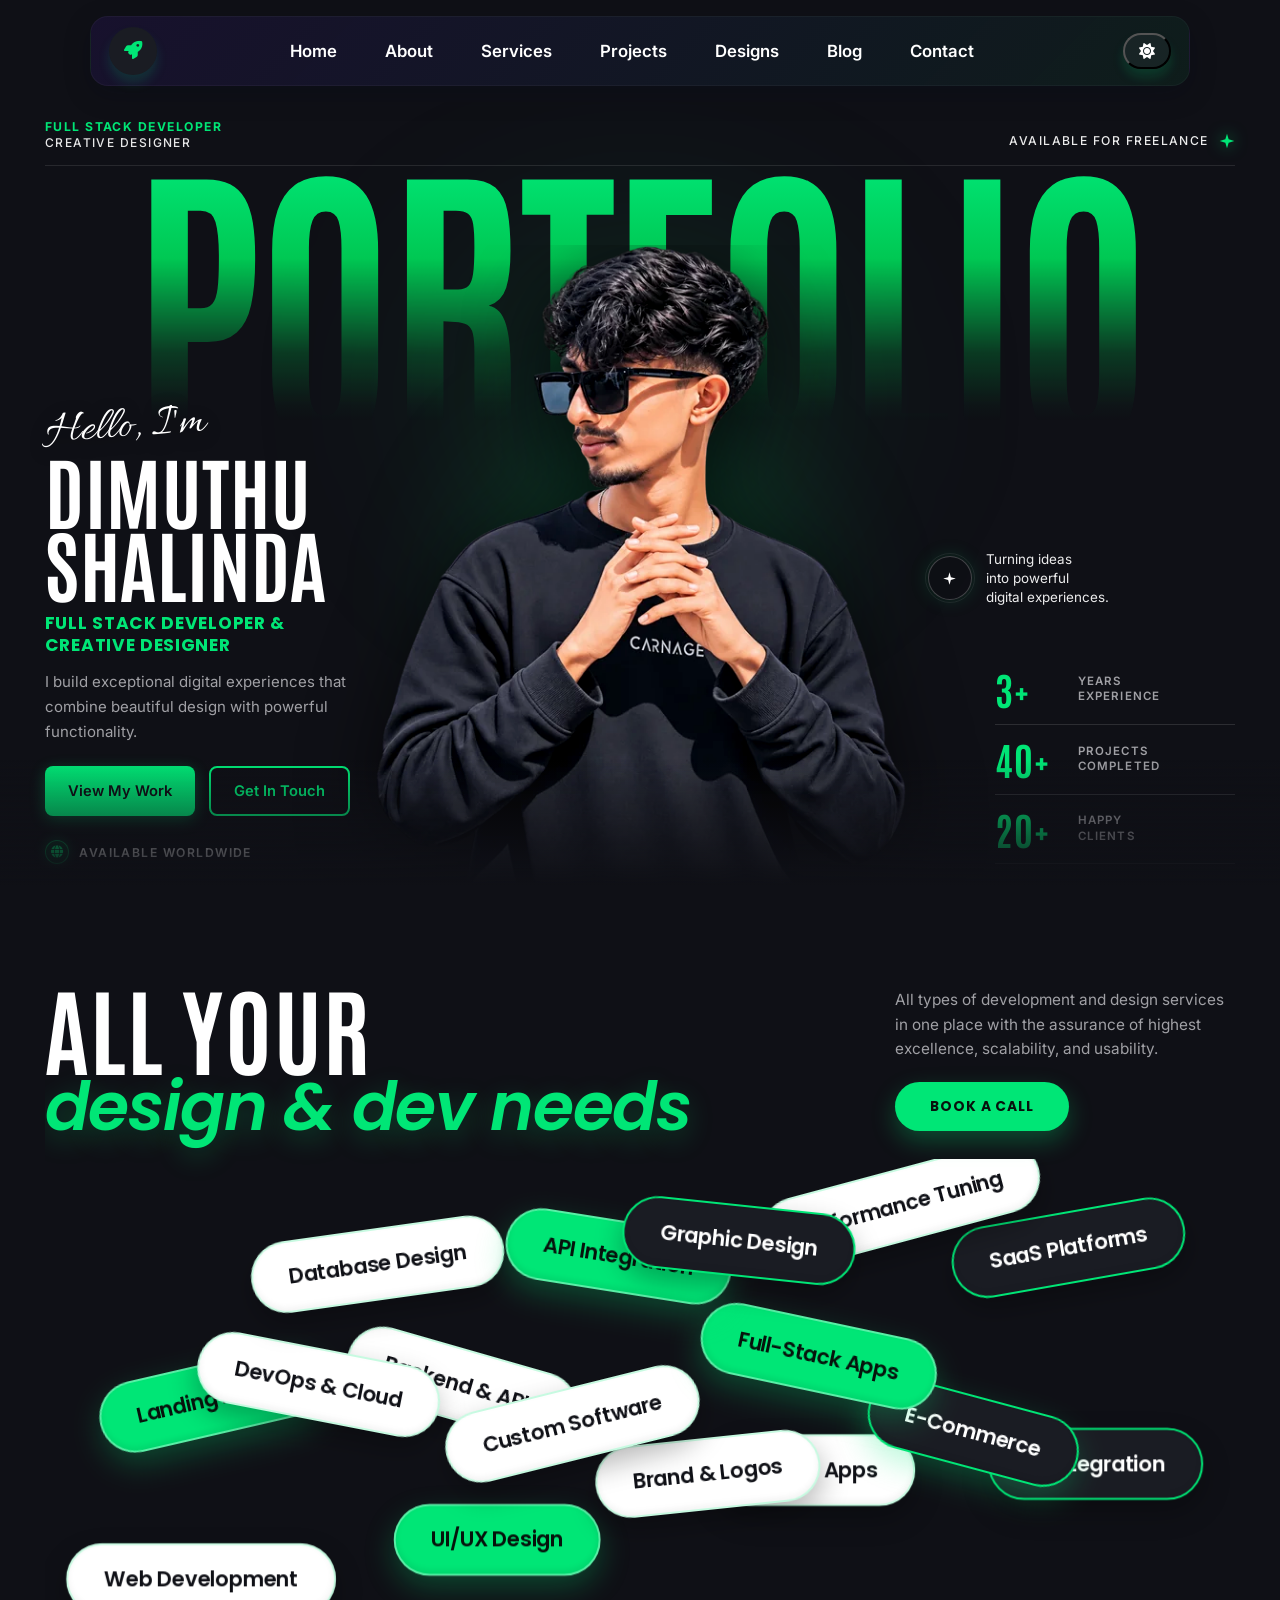
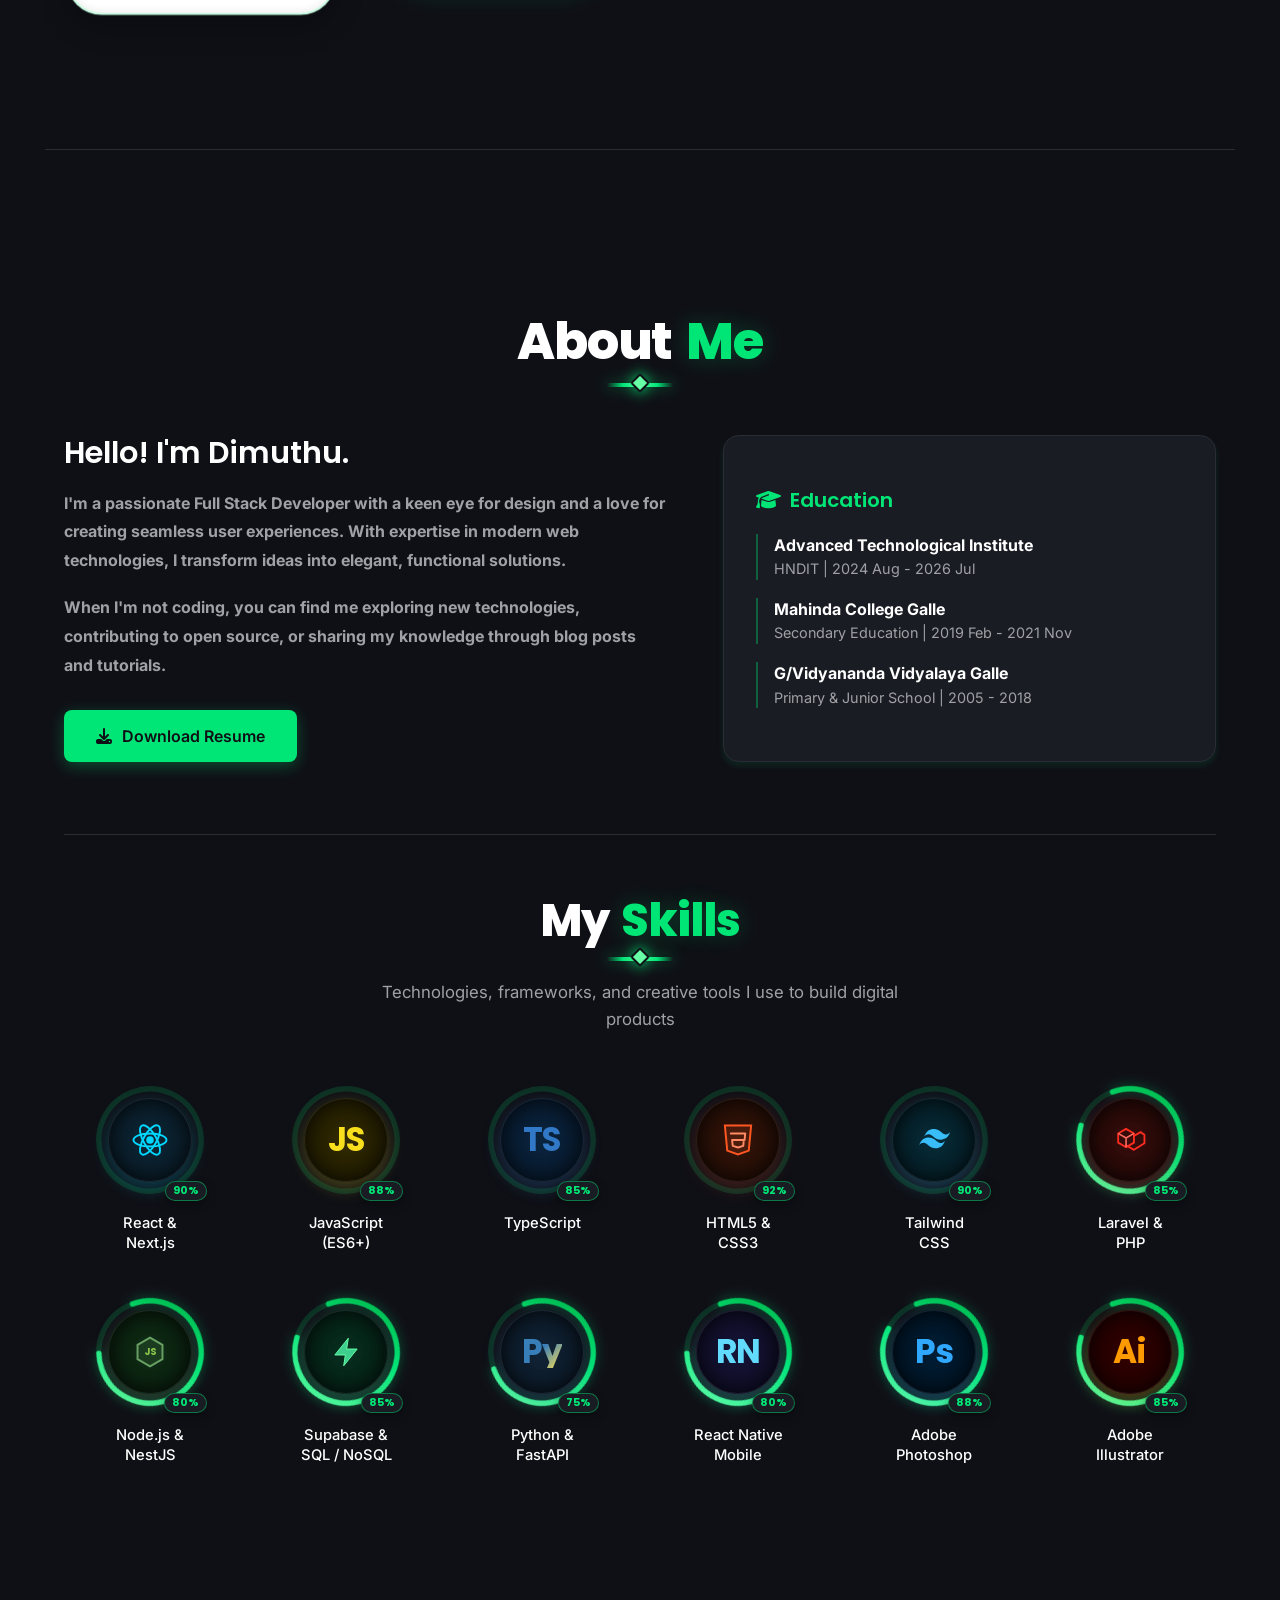
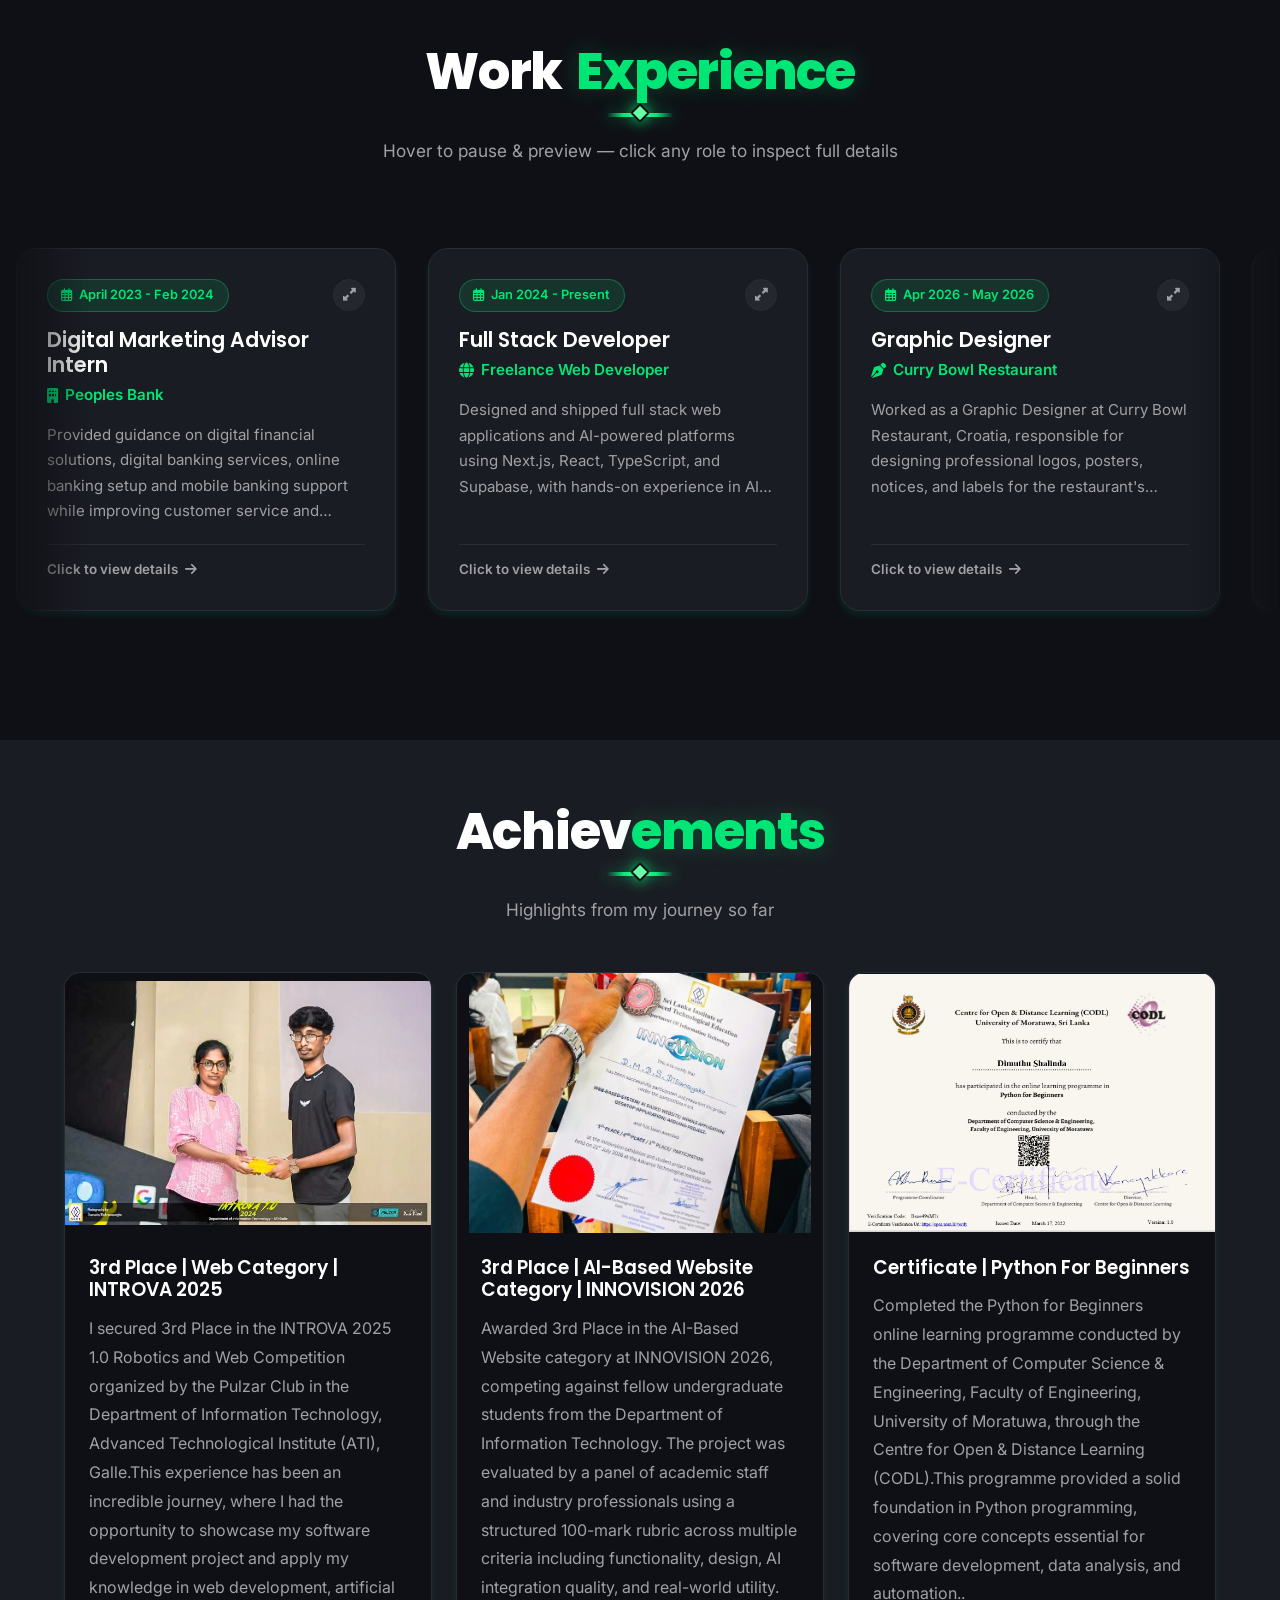
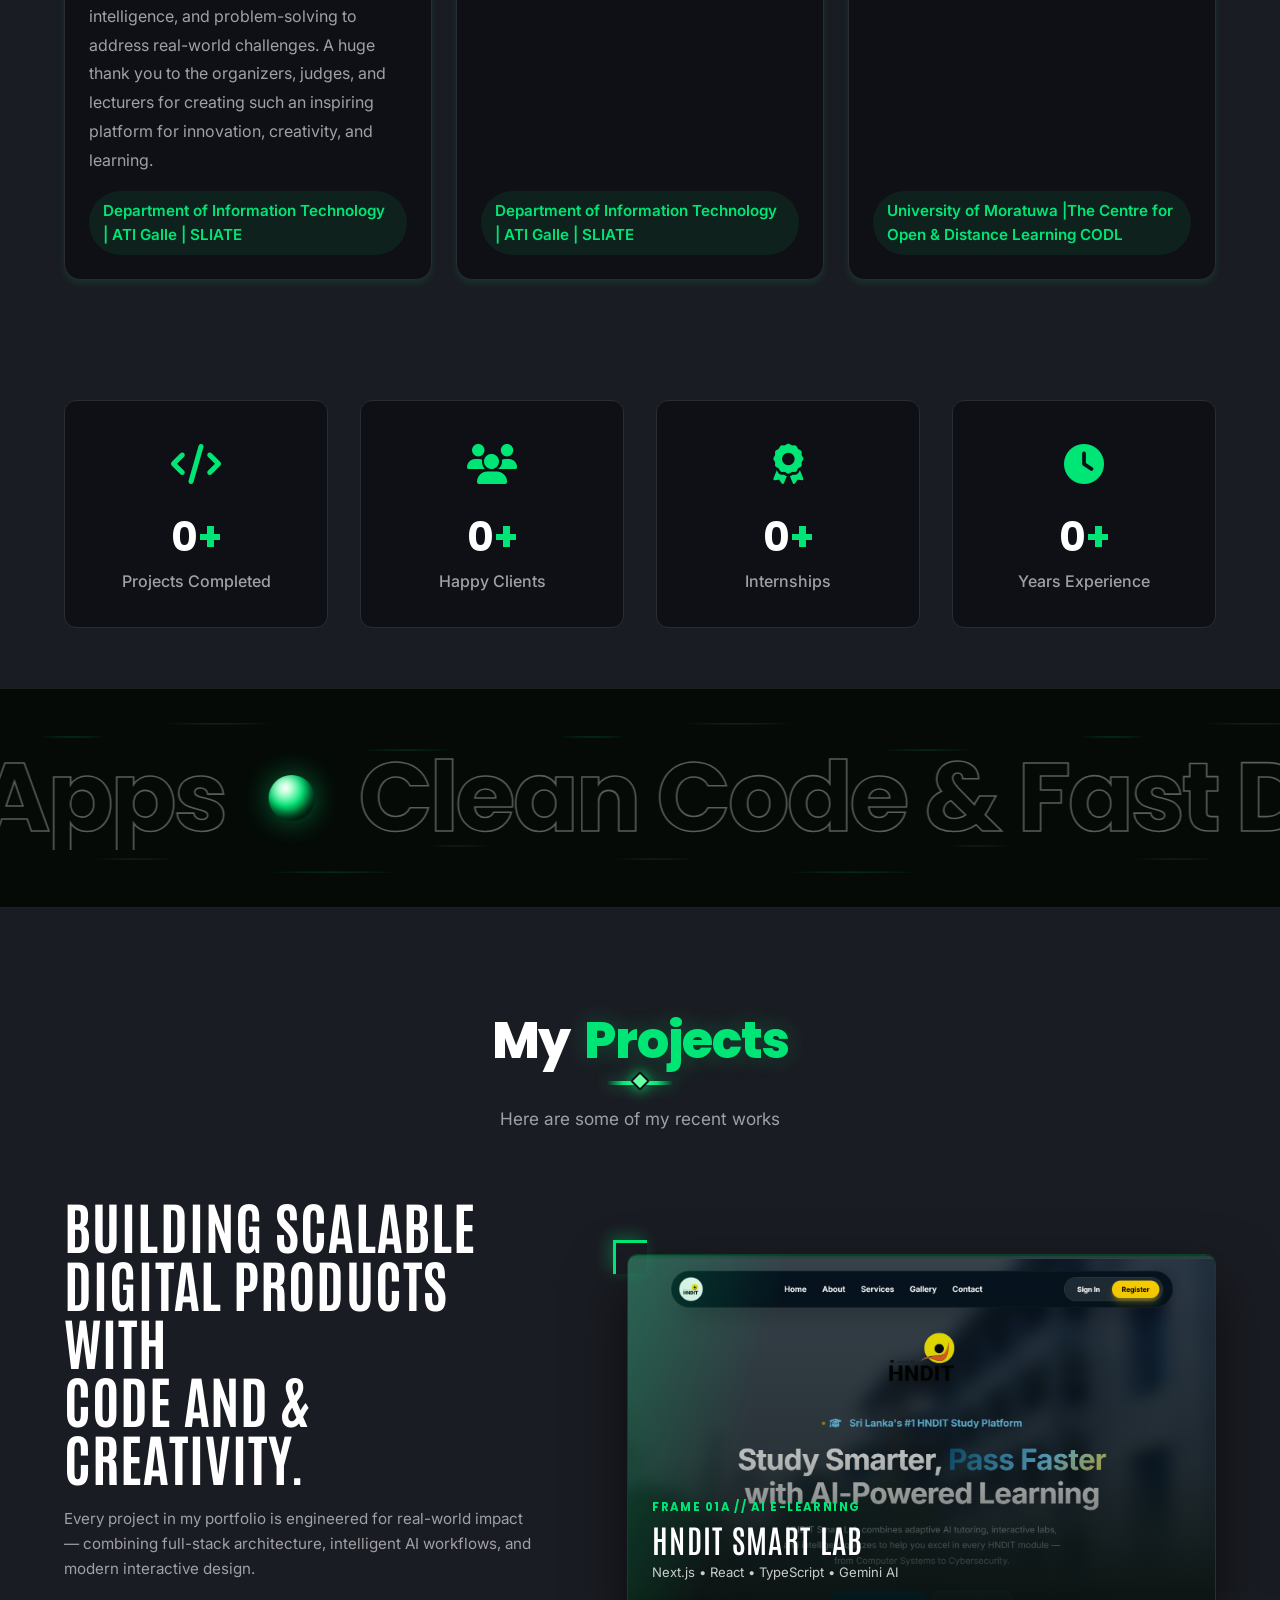
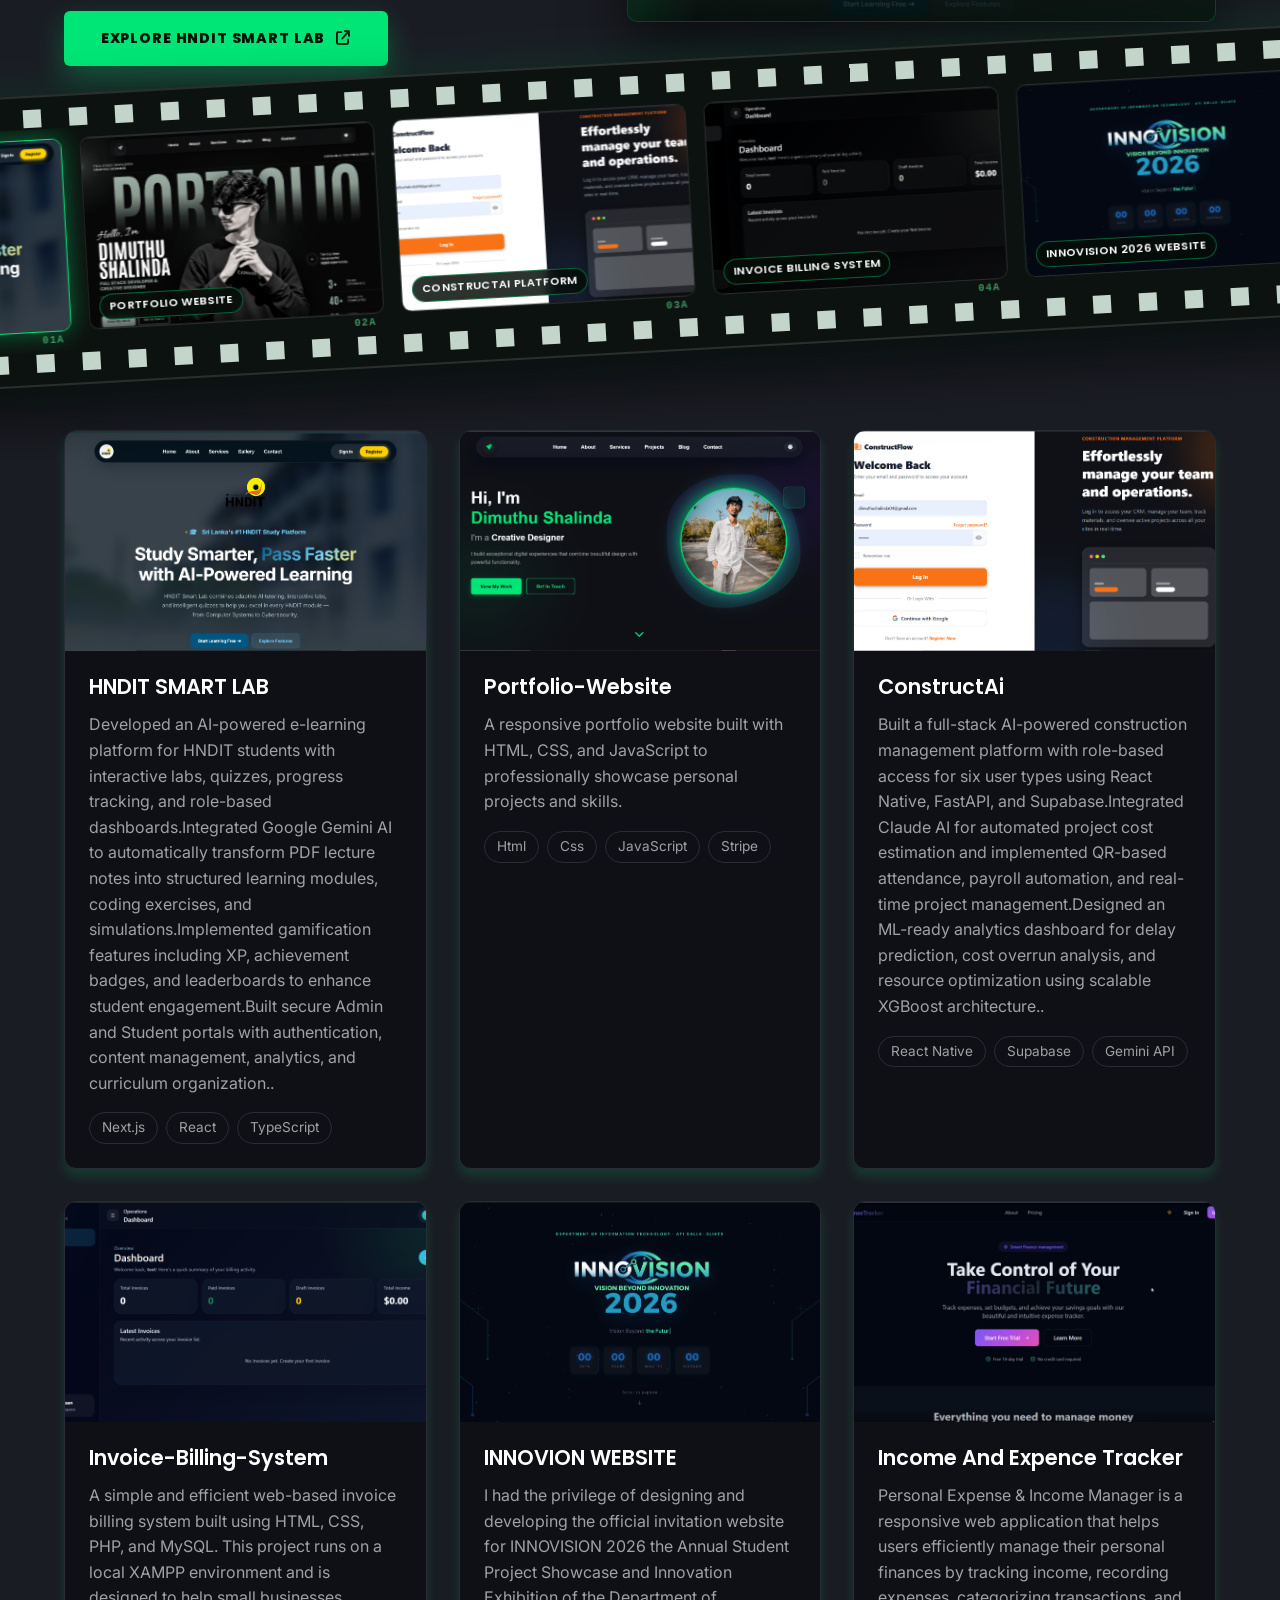
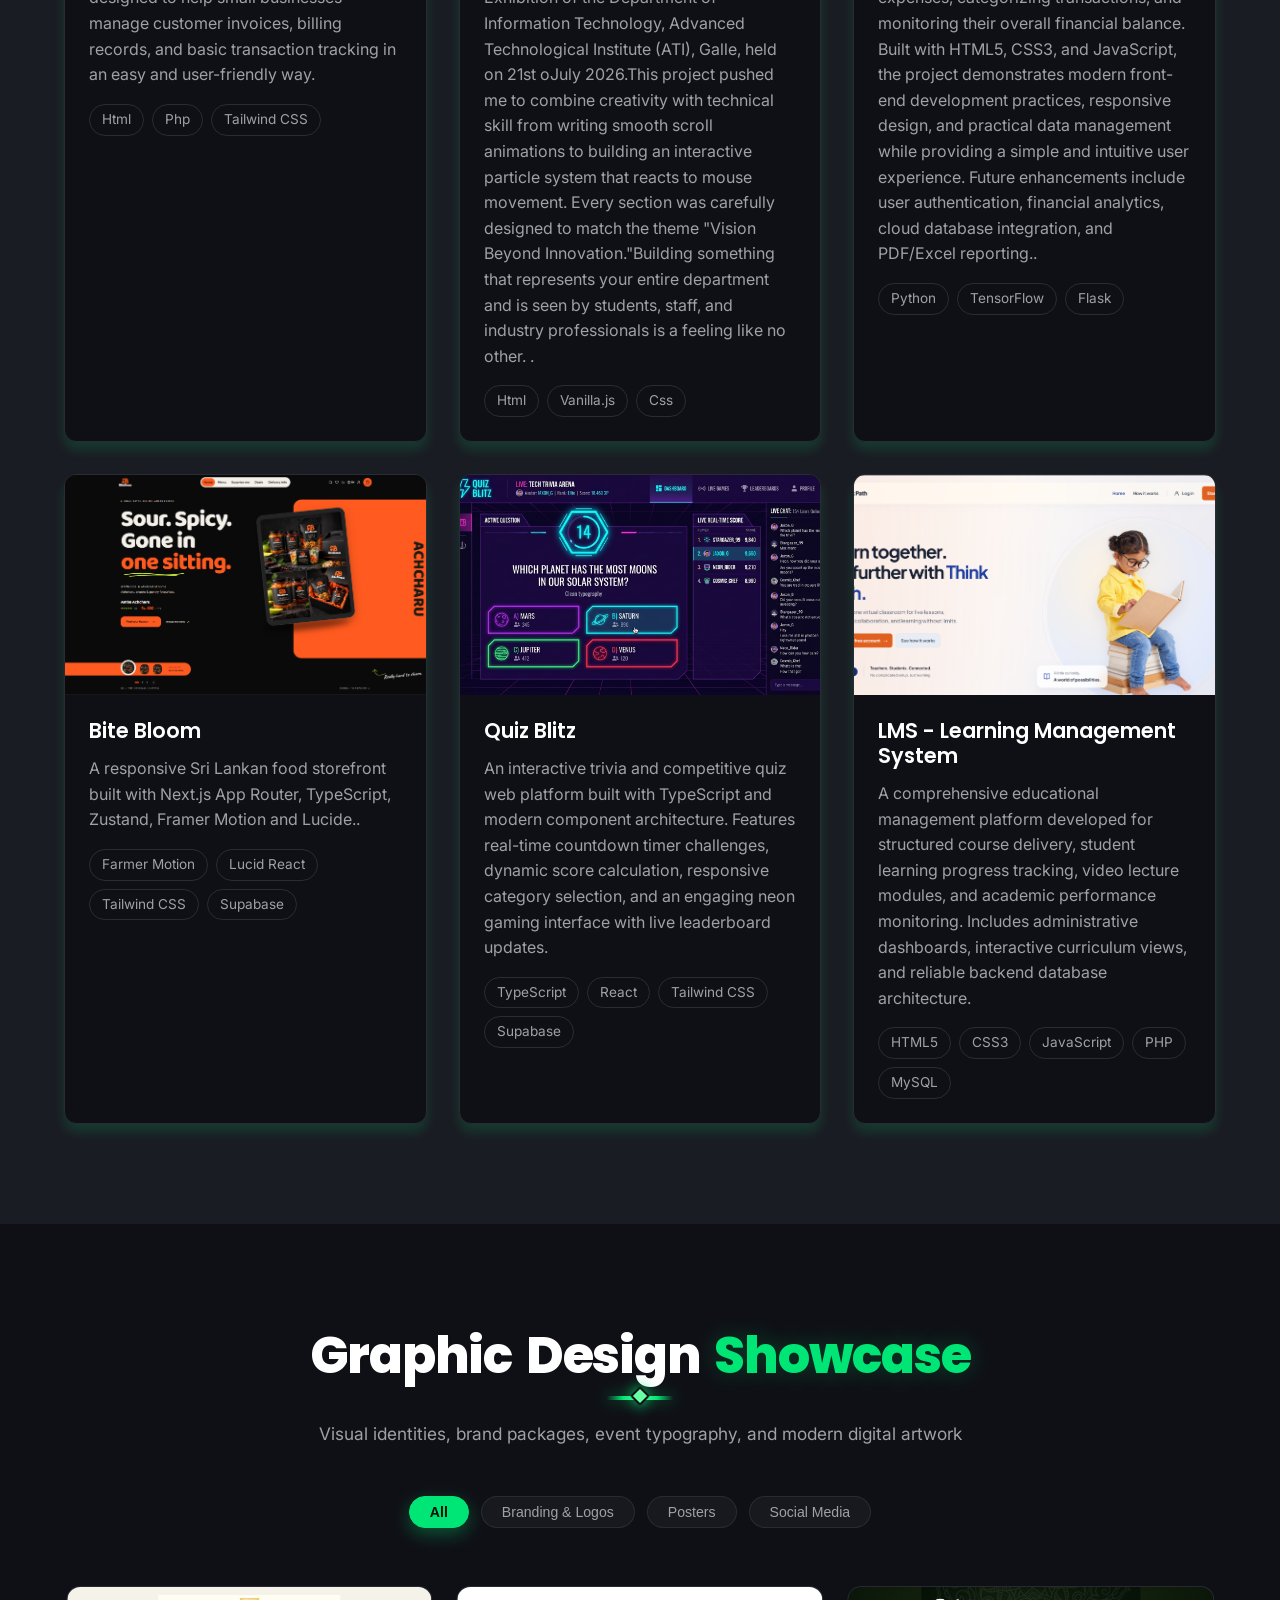
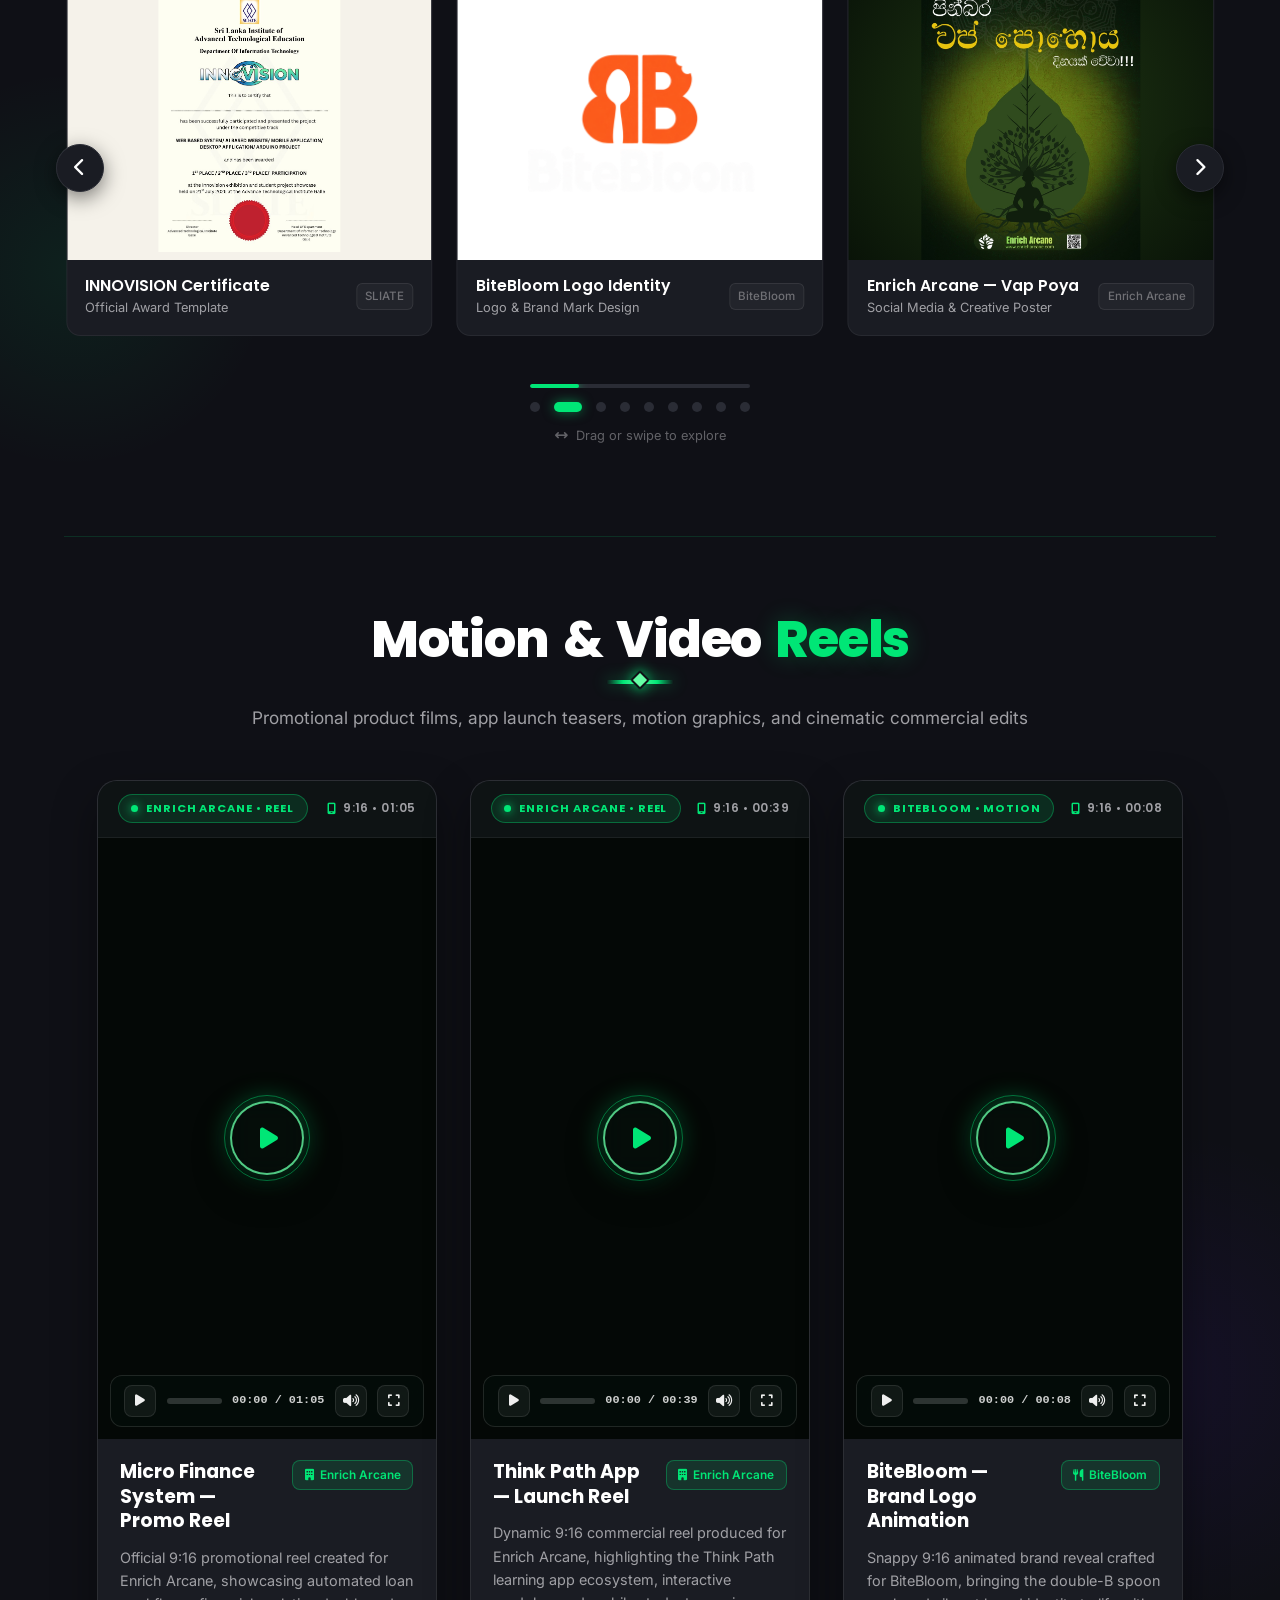
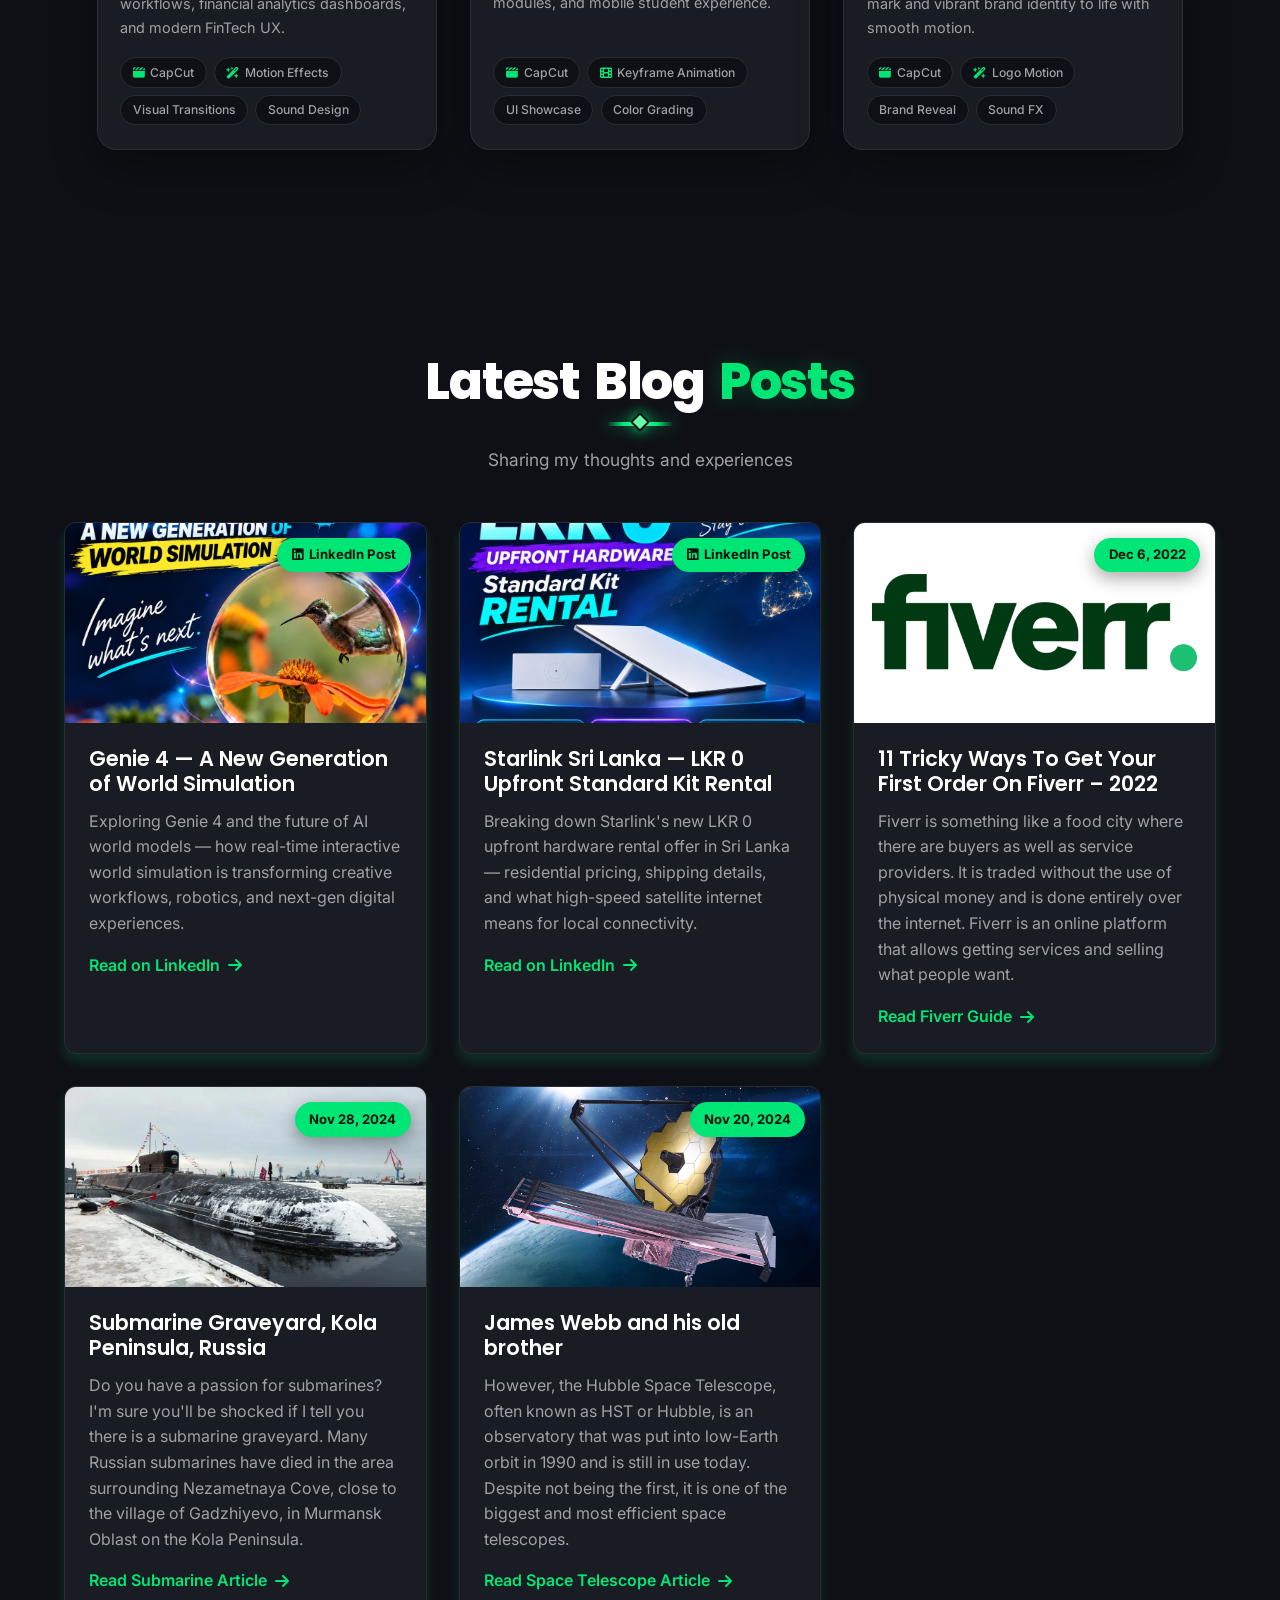
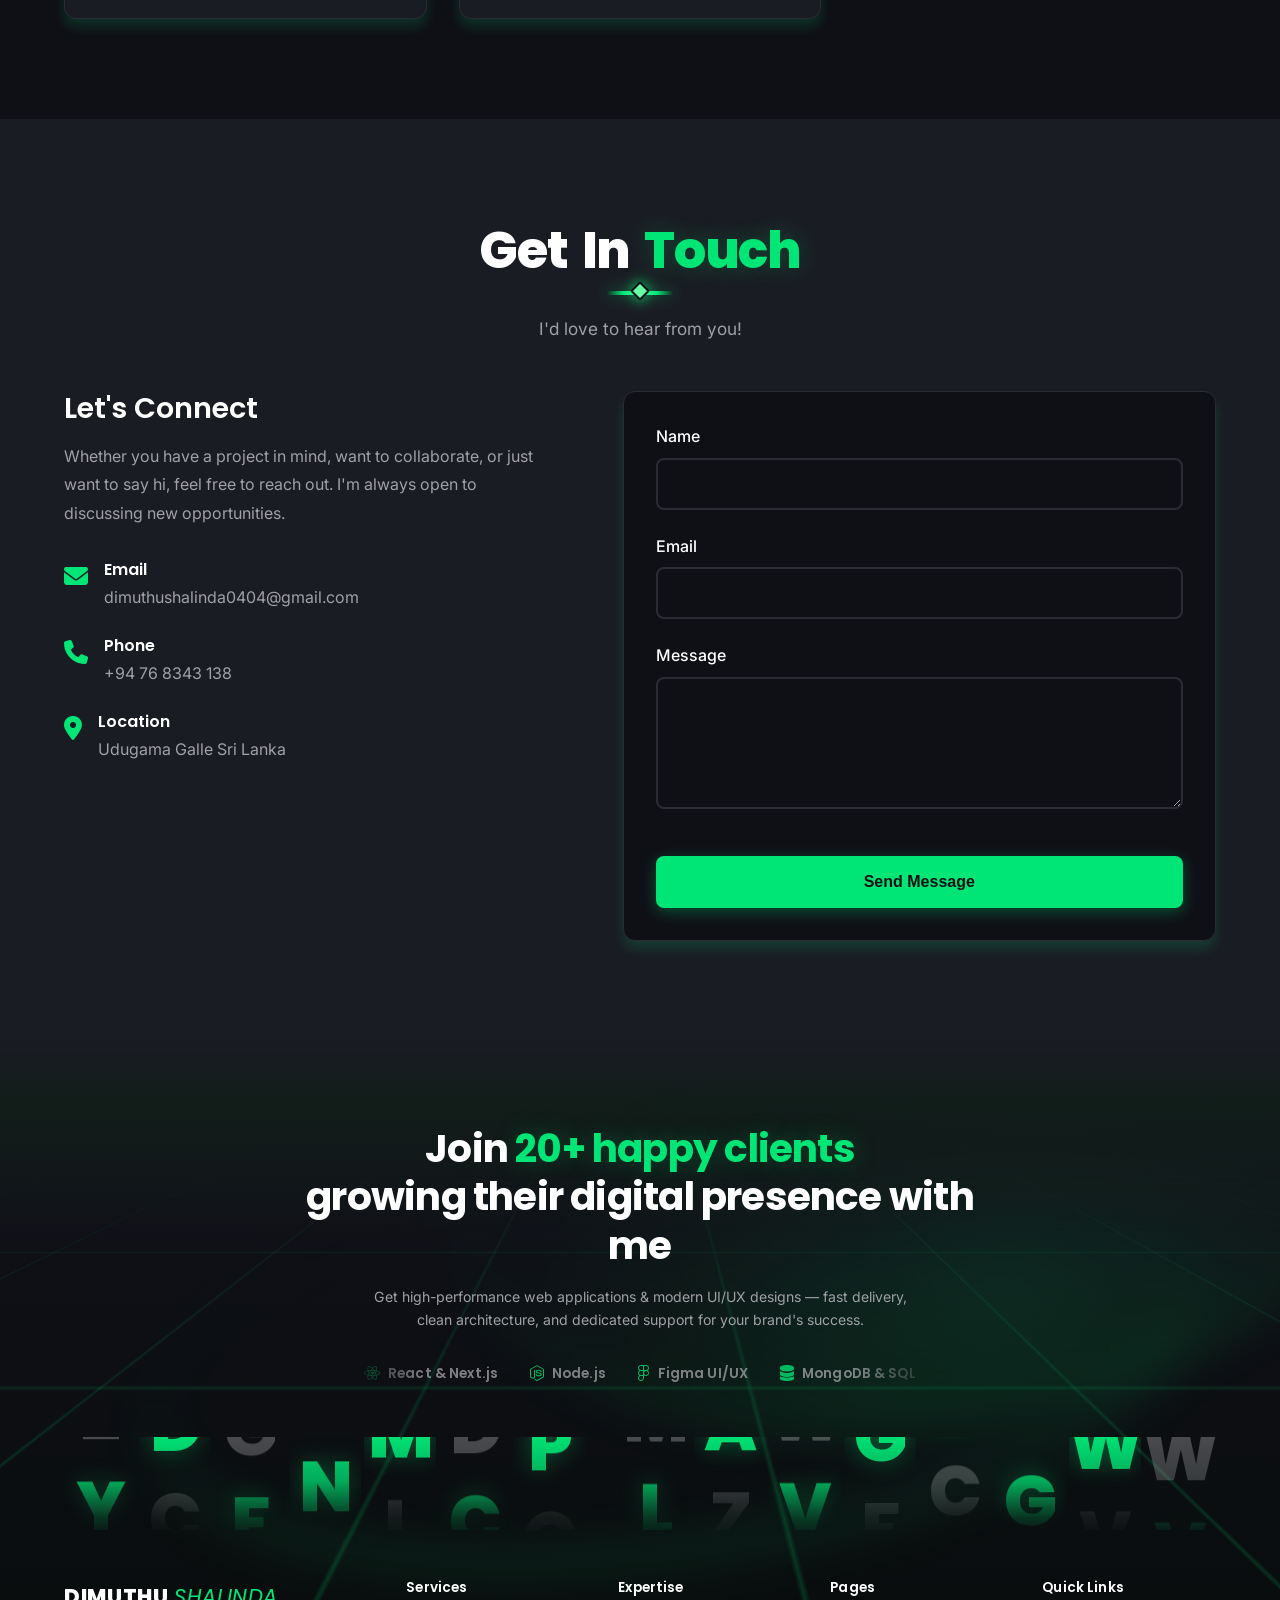
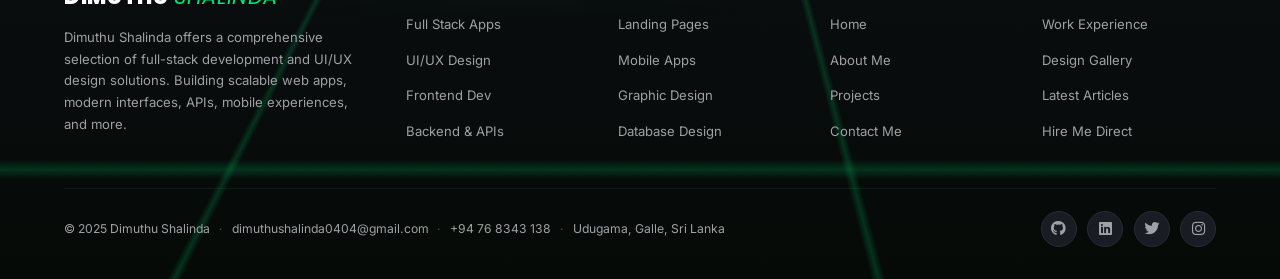
==== index.html @ 18e20d63 "fix : resolve seo issues" ====
<!DOCTYPE html>
<html lang="en">

<head>
    <meta charset="UTF-8">
    <meta name="viewport" content="width=device-width, initial-scale=1.0">
    <title>Dimuthu Shalinda — Full Stack Developer, Software Engineer &amp; Creative Designer</title>
    <meta name="description" content="Official portfolio of Dimuthu Shalinda — Full Stack Developer, Software Engineer, UI/UX &amp; Graphic Designer from Sri Lanka. Building scalable web apps, AI platforms, mobile apps, and brand identities.">
    <meta name="keywords" content="Dimuthu Shalinda, Dimuthu Shalinda Portfolio, Full Stack Developer Sri Lanka, Software Engineer Galle, Creative Designer, UI UX Designer, Graphic Designer, Next.js Developer, React Developer, Enrich Arcane, ATI Galle">
    <meta name="author" content="Dimuthu Shalinda">
    <meta name="robots" content="index, follow, max-image-preview:large, max-snippet:-1, max-video-preview:-1">
    <meta name="theme-color" content="#00e676">
    <link rel="canonical" href="https://dimuthushalinda-portfolio.vercel.app/">

    <!-- Open Graph / Social Sharing -->
    <meta property="og:type" content="website">
    <meta property="og:title" content="Dimuthu Shalinda — Full Stack Developer &amp; Creative Designer">
    <meta property="og:description" content="Explore the official portfolio of Dimuthu Shalinda: Full-stack web applications, AI-powered platforms, graphic design, and motion reels.">
    <meta property="og:url" content="https://dimuthushalinda-portfolio.vercel.app/">
    <meta property="og:site_name" content="Dimuthu Shalinda Portfolio">
    <meta property="og:image" content="https://dimuthushalinda-portfolio.vercel.app/assets/images/newhero.png">
    <meta property="og:locale" content="en_US">

    <!-- Twitter Card -->
    <meta name="twitter:card" content="summary_large_image">
    <meta name="twitter:title" content="Dimuthu Shalinda — Full Stack Developer &amp; Creative Designer">
    <meta name="twitter:description" content="Official portfolio of Dimuthu Shalinda — Full Stack Developer, Software Engineer, and Creative Designer from Sri Lanka.">
    <meta name="twitter:image" content="https://dimuthushalinda-portfolio.vercel.app/assets/images/newhero.png">

    <!-- Structured Data (JSON-LD) for Google Knowledge & Name Search -->
    <script type="application/ld+json">
    {
      "@context": "https://schema.org",
      "@graph": [
        {
          "@type": "Person",
          "@id": "https://dimuthushalinda-portfolio.vercel.app/#person",
          "name": "Dimuthu Shalinda",
          "alternateName": ["Dimuthu", "D.M.D.S. Disanayake"],
          "url": "https://dimuthushalinda-portfolio.vercel.app/",
          "image": "https://dimuthushalinda-portfolio.vercel.app/assets/images/newhero.png",
          "jobTitle": "Full Stack Developer & Creative Designer",
          "description": "Full Stack Developer, Software Engineer, and Creative Designer based in Galle, Sri Lanka, specializing in Next.js, React, AI integrations, UI/UX, and Graphic Design.",
          "email": "mailto:dimuthushalinda0404@gmail.com",
          "telephone": "+94768343138",
          "address": {
            "@type": "PostalAddress",
            "addressLocality": "Galle",
            "addressCountry": "LK"
          },
          "alumniOf": {
            "@type": "EducationalOrganization",
            "name": "Advanced Technological Institute (ATI) Galle"
          },
          "worksFor": {
            "@type": "Organization",
            "name": "Enrich Arcane"
          },
          "knowsAbout": [
            "Full Stack Web Development",
            "React",
            "Next.js",
            "TypeScript",
            "Node.js",
            "Laravel",
            "UI/UX Design",
            "Graphic Design",
            "AI Engineering"
          ],
          "sameAs": [
            "https://github.com/dimuthu-shalinda",
            "https://www.linkedin.com/in/dimuthu-shalinda/",
            "https://instagram.com/dimuthushalinda"
          ]
        },
        {
          "@type": "WebSite",
          "@id": "https://dimuthushalinda-portfolio.vercel.app/#website",
          "url": "https://dimuthushalinda-portfolio.vercel.app/",
          "name": "Dimuthu Shalinda Portfolio",
          "description": "Official portfolio website of Dimuthu Shalinda",
          "publisher": {
            "@id": "https://dimuthushalinda-portfolio.vercel.app/#person"
          }
        },
        {
          "@type": "ProfilePage",
          "@id": "https://dimuthushalinda-portfolio.vercel.app/#profilepage",
          "url": "https://dimuthushalinda-portfolio.vercel.app/",
          "name": "Dimuthu Shalinda — Portfolio",
          "mainEntity": {
            "@id": "https://dimuthushalinda-portfolio.vercel.app/#person"
          }
        }
      ]
    }
    </script>

    <link rel="preconnect" href="https://fonts.googleapis.com">
    <link rel="preconnect" href="https://fonts.gstatic.com" crossorigin>
    <link
        href="https://fonts.googleapis.com/css2?family=Allura&family=Antonio:wght@700&family=Bebas+Neue&family=Inter:wght@400;500;600;700&family=Playfair+Display:ital,wght@0,500;0,600;0,700;1,400;1,600&family=Poppins:wght@500;600;700;800&display=swap"
        rel="stylesheet" media="print" onload="this.media='all'">
    <link rel="preload" as="image" href="assets/images/newhero.webp?v=1"
        imagesrcset="assets/images/newhero-mobile.webp?v=1 500w, assets/images/newhero.webp?v=1 680w"
        imagesizes="(max-width: 768px) 481px, 680px" fetchpriority="high">
    <link rel="stylesheet" href="assets/css/style.css?v=36">
    <link rel="stylesheet" href="https://cdnjs.cloudflare.com/ajax/libs/font-awesome/6.4.0/css/all.min.css"
        media="print" onload="this.media='all'">
    <noscript>
        <link href="https://fonts.googleapis.com/css2?family=Allura&family=Antonio:wght@700&family=Bebas+Neue&family=Inter:wght@400;500;600;700&family=Playfair+Display:ital,wght@0,500;0,600;0,700;1,400;1,600&family=Poppins:wght@500;600;700;800&display=swap" rel="stylesheet">
        <link rel="stylesheet" href="https://cdnjs.cloudflare.com/ajax/libs/font-awesome/6.4.0/css/all.min.css">
    </noscript>
</head>

<body>
    <!-- Navigation -->
    <nav class="navbar" id="navbar" aria-label="Primary Navigation">
        <div class="container">
            <div class="nav-pill">
                <div class="left">
                    <a href="#home" class="brand" aria-label="Dimuthu Shalinda Home"><i class="fas fa-rocket" aria-hidden="true"></i></a>
                </div>
                <ul class="nav-links" id="navLinks">
                    <li><a href="#home" class="nav-link">Home</a></li>
                    <li><a href="#about" class="nav-link">About</a></li>
                    <li><a href="#services" class="nav-link">Services</a></li>
                    <li><a href="#projects" class="nav-link">Projects</a></li>
                    <li><a href="#designs" class="nav-link">Designs</a></li>
                    <li><a href="#blog" class="nav-link">Blog</a></li>
                    <li><a href="#contact" class="nav-link">Contact</a></li>
                </ul>
                <div class="right">
                    <button type="button" class="theme-toggle" id="themeToggle" aria-label="Toggle light or dark theme">
                        <i class="fas fa-sun" aria-hidden="true"></i>
                    </button>
                </div>
            </div>
            <button type="button" class="hamburger" id="hamburger" aria-label="Toggle navigation menu" aria-expanded="false">
                <span></span>
                <span></span>
                <span></span>
            </button>
        </div>
    </nav>

    <main id="main-content">
    <!-- Hero Section -->
    <section class="hero" id="home">
        <div class="hero-wrapper">
            <!-- Top Meta Bar -->
            <div class="hero-top-bar">
                <div class="hero-top-role">
                    <span class="top-role-primary">FULL STACK DEVELOPER</span>
                    <span class="top-role-secondary">CREATIVE DESIGNER</span>
                </div>
                <div class="hero-top-status">
                    <span class="status-label">AVAILABLE FOR FREELANCE</span>
                    <span class="status-sparkle" aria-hidden="true">
                        <svg viewBox="0 0 24 24" width="16" height="16" fill="currentColor" aria-hidden="true">
                            <path d="M12 1L14.5 9.5L23 12L14.5 14.5L12 23L9.5 14.5L1 12L9.5 9.5L12 1Z" />
                        </svg>
                    </span>
                </div>
            </div>

            <!-- Main Hero Stage -->
            <div class="hero-stage">
                <!-- Decorative Giant Background Text -->
                <div class="hero-bg-word" aria-hidden="true">PORTFOLIO</div>

                <!-- Center-Bottom Cut-Out Person Photo -->
                <div class="hero-person-wrap">
                    <div class="hero-person-glow" aria-hidden="true"></div>
                    <img src="assets/images/newhero.webp?v=1"
                        srcset="assets/images/newhero-mobile.webp?v=1 500w, assets/images/newhero.webp?v=1 680w"
                        sizes="(max-width: 768px) 481px, 680px"
                        alt="Dimuthu Shalinda - Full Stack Developer and Creative Designer" width="680" height="725"
                        class="hero-photo hero-cutout-photo" fetchpriority="high" decoding="sync">
                </div>

                <!-- Foreground Content Columns -->
                <div class="hero-content">
                    <!-- Left-Bottom Block -->
                    <div class="hero-text hero-left-block">
                        <p class="hero-greeting">Hello, I'm</p>
                        <h1 class="hero-title">
                            <span class="hero-name-line">DIMUTHU</span>
                            <span class="hero-name-line">SHALINDA</span>
                        </h1>
                        <h2 class="hero-subtitle">
                            FULL STACK DEVELOPER &amp;<br>CREATIVE DESIGNER
                        </h2>
                        <p class="hero-description">
                            I build exceptional digital experiences that combine beautiful design with powerful
                            functionality.
                        </p>
                        <div class="hero-buttons">
                            <a href="#projects" class="btn btn-primary smooth-scroll">View My Work</a>
                            <a href="#contact" class="btn btn-secondary smooth-scroll">Get In Touch</a>
                        </div>
                        <div class="hero-worldwide">
                            <span class="worldwide-icon" aria-hidden="true">
                                <i class="fas fa-globe" aria-hidden="true"></i>
                            </span>
                            <span class="worldwide-text">AVAILABLE WORLDWIDE</span>
                        </div>
                    </div>

                    <!-- Center Spacer for Grid Alignment on Desktop -->
                    <div class="hero-center-spacer" aria-hidden="true"></div>

                    <!-- Right-Middle & Bottom-Right Block -->
                    <div class="hero-right-block">
                        <div class="hero-tagline-card">
                            <div class="sparkle-badge" aria-hidden="true">
                                <svg viewBox="0 0 24 24" width="15" height="15" fill="currentColor" aria-hidden="true">
                                    <path d="M12 2L14.2 9.8L22 12L14.2 14.2L12 22L9.8 14.2L2 12L9.8 9.8L12 2Z" />
                                </svg>
                            </div>
                            <p class="hero-tagline-text">
                                Turning ideas<br>into powerful<br>digital experiences.
                            </p>
                        </div>

                        <div class="hero-stats" id="heroStats" aria-label="Key career statistics">
                            <div class="hero-stat-item">
                                <span class="hero-stat-num">3+</span>
                                <span class="hero-stat-label">YEARS<br>EXPERIENCE</span>
                            </div>
                            <div class="hero-stat-item">
                                <span class="hero-stat-num">40+</span>
                                <span class="hero-stat-label">PROJECTS<br>COMPLETED</span>
                            </div>
                            <div class="hero-stat-item">
                                <span class="hero-stat-num">20+</span>
                                <span class="hero-stat-label">HAPPY<br>CLIENTS</span>
                            </div>
                        </div>
                    </div>
                </div>
            </div>
        </div>
    </section>

    <!-- Stats Section -->

    <!-- Services Section -->
    <section class="services" id="services">
        <div class="container">
            <div class="services-showcase" id="servicesShowcase">
                <!-- Top Header Area (Matches Reference Layout) -->
                <div class="services-top-row">
                    <div class="services-heading-group">
                        <h2 class="services-big-title">
                            <span class="services-title-bold">ALL YOUR</span>
                            <span class="services-title-italic">design &amp; dev needs</span>
                        </h2>
                    </div>
                    <div class="services-cta-group">
                        <p class="services-cta-desc">
                            All types of development and design services in one place with the assurance of highest
                            excellence, scalability, and usability.
                        </p>
                        <a href="#contact" class="services-book-btn smooth-scroll">
                            BOOK A CALL
                        </a>
                    </div>
                </div>

                <!-- Interactive Selected Service Info Bar (Appears when a pill is clicked) -->
                <div class="service-active-banner" id="serviceActiveBanner" aria-live="polite">
                    <div class="service-banner-info">
                        <span class="service-banner-icon" id="serviceBannerIcon"><i
                                class="fas fa-laptop-code"></i></span>
                        <div class="service-banner-text">
                            <h3 id="serviceBannerTitle">Web Development</h3>
                            <p id="serviceBannerDesc">Full-stack web applications using Next.js, React, Laravel, and
                                clean architecture.</p>
                        </div>
                    </div>
                    <div class="service-banner-actions">
                        <a href="#contact" class="service-inquire-btn smooth-scroll" id="serviceInquireBtn">
                            Request This Service <i class="fas fa-arrow-right"></i>
                        </a>
                        <button type="button" class="service-banner-close" id="serviceBannerClose"
                            aria-label="Close service details">
                            <i class="fas fa-times"></i>
                        </button>
                    </div>
                </div>

                <!-- Physics / Balloon Falling Pills Stage -->
                <div class="services-pile-stage" id="servicesPileStage" aria-label="Interactive portfolio services">
                    <button type="button" class="service-pill" data-service="Web Development" data-icon="fa-laptop-code"
                        data-desc="Full-stack web applications using Next.js, React, TypeScript, and clean scalable architecture.">
                        <span>Web Development</span>
                    </button>
                    <button type="button" class="service-pill" data-service="UI/UX Design" data-icon="fa-paint-brush"
                        data-desc="Modern design systems, wireframes, responsive interfaces, and user-centered digital experiences.">
                        <span>UI/UX Design</span>
                    </button>
                    <button type="button" class="service-pill" data-service="Mobile Apps" data-icon="fa-mobile-alt"
                        data-desc="Cross-platform iOS & Android mobile apps built with React Native and Flutter with smooth native feel.">
                        <span>Mobile Apps</span>
                    </button>
                    <button type="button" class="service-pill" data-service="AI Integration" data-icon="fa-robot"
                        data-desc="Smart AI-powered web platforms, LLM integrations, chatbots, and automated workflows.">
                        <span>AI Integration</span>
                    </button>
                    <button type="button" class="service-pill" data-service="Landing Pages" data-icon="fa-rocket"
                        data-desc="High-converting, fast, animated landing pages tailored to elevate your brand and product.">
                        <span>Landing Pages</span>
                    </button>
                    <button type="button" class="service-pill" data-service="Backend & APIs" data-icon="fa-server"
                        data-desc="Secure REST/GraphQL APIs, Supabase, Node.js, NestJS, Laravel, and SQL/NoSQL database design.">
                        <span>Backend &amp; APIs</span>
                    </button>
                    <button type="button" class="service-pill" data-service="Brand & Logos" data-icon="fa-pen-nib"
                        data-desc="Memorable brand identities, logos, posters, and marketing visuals crafted in Photoshop & Illustrator.">
                        <span>Brand &amp; Logos</span>
                    </button>
                    <button type="button" class="service-pill" data-service="E-Commerce" data-icon="fa-shopping-cart"
                        data-desc="Custom online storefronts, secure payment gateways, and product catalogs optimized for sales.">
                        <span>E-Commerce</span>
                    </button>
                    <button type="button" class="service-pill" data-service="DevOps & Cloud" data-icon="fa-cloud"
                        data-desc="CI/CD pipelines, containerization, cloud hosting, and production performance optimization.">
                        <span>DevOps &amp; Cloud</span>
                    </button>
                    <button type="button" class="service-pill" data-service="Custom Software" data-icon="fa-code"
                        data-desc="End-to-end custom software solutions, dashboards, and SaaS products tailored to your business.">
                        <span>Custom Software</span>
                    </button>
                    <button type="button" class="service-pill" data-service="Full-Stack Apps" data-icon="fa-layer-group"
                        data-desc="Complete end-to-end web applications built with React, Next.js, NestJS, Laravel, and Supabase.">
                        <span>Full-Stack Apps</span>
                    </button>
                    <button type="button" class="service-pill" data-service="SaaS Platforms" data-icon="fa-cubes"
                        data-desc="Multi-tenant SaaS architectures with authentication, subscriptions, analytics, and cloud scaling.">
                        <span>SaaS Platforms</span>
                    </button>
                    <button type="button" class="service-pill" data-service="Database Design" data-icon="fa-database"
                        data-desc="Optimized SQL & NoSQL database schemas, indexing, migrations, and real-time data synchronization.">
                        <span>Database Design</span>
                    </button>
                    <button type="button" class="service-pill" data-service="API Integration" data-icon="fa-plug"
                        data-desc="Seamless third-party API integrations including Stripe, OpenAI, Supabase, and custom webhooks.">
                        <span>API Integration</span>
                    </button>
                    <button type="button" class="service-pill" data-service="Performance Tuning"
                        data-icon="fa-tachometer-alt"
                        data-desc="Core Web Vitals optimization, bundle reduction, caching strategies, and fast page load speeds.">
                        <span>Performance Tuning</span>
                    </button>
                    <button type="button" class="service-pill" data-service="Graphic Design" data-icon="fa-palette"
                        data-desc="Professional posters, social media creatives, product labels, and visual assets using Photoshop & Illustrator.">
                        <span>Graphic Design</span>
                    </button>
                </div>
            </div>
        </div>
    </section>


    <!-- About Section -->
    <section class="about" id="about">
        <div class="container">
            <h2 class="section-title">About Me</h2>
            <div class="about-content">
                <div class="about-text">
                    <h3>Hello! I'm Dimuthu.</h3>
                    <p>
                        <b>I'm a passionate Full Stack Developer with a keen eye for design and a love for creating
                            seamless user experiences. With expertise in modern web technologies, I transform ideas
                            into elegant, functional solutions.</b>
                    </p>
                    <p>
                        <b>When I'm not coding, you can find me exploring new technologies, contributing to open source,
                            or sharing my knowledge through blog posts and tutorials.</b>
                    </p>
                    <a href="assets/resume.pdf" download class="btn btn-primary about-resume-btn">
                        <i class="fas fa-download"></i> Download Resume
                    </a>
                </div>
                <div class="about-education-col">
                    <div class="education">
                        <h4><i class="fas fa-graduation-cap"></i> Education</h4>
                        <div class="edu-item">
                            <p><strong>Advanced Technological Institute</strong></p>
                            <p class="edu-meta">HNDIT | 2024 Aug - 2026 Jul</p>
                        </div>
                        <div class="edu-item">
                            <p><strong>Mahinda College Galle</strong></p>
                            <p class="edu-meta">Secondary Education | 2019 Feb - 2021 Nov</p>
                        </div>
                        <div class="edu-item">
                            <p><strong>G/Vidyananda Vidyalaya Galle</strong></p>
                            <p class="edu-meta">Primary &amp; Junior School | 2005 - 2018</p>
                        </div>
                    </div>
                </div>
            </div>

            <!-- My Skills Circular Ring Showcase -->
            <div class="skills" id="skillsSection">
                <div class="skills-header-block">
                    <h3>My Skills</h3>
                    <p>Technologies, frameworks, and creative tools I use to build digital products</p>
                </div>

                <!-- Shared SVG Gradient Definition for Skill Rings -->
                <svg width="0" height="0" style="position:absolute" aria-hidden="true">
                    <defs>
                        <linearGradient id="skillRingGrad" x1="0%" y1="0%" x2="100%" y2="100%">
                            <stop offset="0%" stop-color="#66ffa6" />
                            <stop offset="55%" stop-color="#00e676" />
                            <stop offset="100%" stop-color="#00b248" />
                        </linearGradient>
                    </defs>
                </svg>

                <div class="skills-rings-grid">
                    <!-- 1. React & Next.js -->
                    <div class="skill-ring-item" data-percent="90">
                        <div class="skill-ring-circle">
                            <svg class="skill-ring-svg" viewBox="0 0 120 120" aria-hidden="true">
                                <circle class="skill-ring-track" cx="60" cy="60" r="52"></circle>
                                <circle class="skill-ring-progress" cx="60" cy="60" r="52"></circle>
                            </svg>
                            <div class="skill-logo-disc"
                                style="--logo-bg: radial-gradient(circle, #0d2838 0%, #07131c 100%); --logo-glow: rgba(0, 216, 255, 0.25);">
                                <svg viewBox="0 0 64 64" width="44" height="44" fill="none" aria-hidden="true">
                                    <circle cx="32" cy="32" r="5.5" fill="#00d8ff" />
                                    <ellipse cx="32" cy="32" rx="24" ry="9.5" stroke="#00d8ff" stroke-width="2.8" />
                                    <ellipse cx="32" cy="32" rx="24" ry="9.5" transform="rotate(60 32 32)"
                                        stroke="#00d8ff" stroke-width="2.8" />
                                    <ellipse cx="32" cy="32" rx="24" ry="9.5" transform="rotate(120 32 32)"
                                        stroke="#00d8ff" stroke-width="2.8" />
                                </svg>
                            </div>
                            <span class="skill-percent-pill">90%</span>
                        </div>
                        <span class="skill-ring-name">React &amp;<br>Next.js</span>
                    </div>

                    <!-- 2. JavaScript -->
                    <div class="skill-ring-item" data-percent="88">
                        <div class="skill-ring-circle">
                            <svg class="skill-ring-svg" viewBox="0 0 120 120" aria-hidden="true">
                                <circle class="skill-ring-track" cx="60" cy="60" r="52"></circle>
                                <circle class="skill-ring-progress" cx="60" cy="60" r="52"></circle>
                            </svg>
                            <div class="skill-logo-disc"
                                style="--logo-bg: radial-gradient(circle, #332b00 0%, #171402 100%); --logo-glow: rgba(247, 223, 30, 0.25);">
                                <span class="skill-monogram" style="color: #f7df1e;">JS</span>
                            </div>
                            <span class="skill-percent-pill">88%</span>
                        </div>
                        <span class="skill-ring-name">JavaScript<br>(ES6+)</span>
                    </div>

                    <!-- 3. TypeScript -->
                    <div class="skill-ring-item" data-percent="85">
                        <div class="skill-ring-circle">
                            <svg class="skill-ring-svg" viewBox="0 0 120 120" aria-hidden="true">
                                <circle class="skill-ring-track" cx="60" cy="60" r="52"></circle>
                                <circle class="skill-ring-progress" cx="60" cy="60" r="52"></circle>
                            </svg>
                            <div class="skill-logo-disc"
                                style="--logo-bg: radial-gradient(circle, #0a2540 0%, #061322 100%); --logo-glow: rgba(49, 120, 198, 0.3);">
                                <span class="skill-monogram" style="color: #3178c6;">TS</span>
                            </div>
                            <span class="skill-percent-pill">85%</span>
                        </div>
                        <span class="skill-ring-name">TypeScript</span>
                    </div>

                    <!-- 4. HTML5 & CSS3 -->
                    <div class="skill-ring-item" data-percent="92">
                        <div class="skill-ring-circle">
                            <svg class="skill-ring-svg" viewBox="0 0 120 120" aria-hidden="true">
                                <circle class="skill-ring-track" cx="60" cy="60" r="52"></circle>
                                <circle class="skill-ring-progress" cx="60" cy="60" r="52"></circle>
                            </svg>
                            <div class="skill-logo-disc"
                                style="--logo-bg: radial-gradient(circle, #361509 0%, #180904 100%); --logo-glow: rgba(227, 79, 38, 0.25);">
                                <svg viewBox="0 0 64 64" width="42" height="42" fill="none" aria-hidden="true">
                                    <path d="M12 10H52L48.4 48.2L32 54L15.6 48.2L12 10Z" stroke="#ff5722"
                                        stroke-width="3" fill="rgba(255,87,34,0.12)" />
                                    <path d="M21 22H43L42 32H23L24 41L32 43.5L40 41L40.6 35" stroke="#ff8a65"
                                        stroke-width="3" stroke-linecap="round" stroke-linejoin="round" />
                                </svg>
                            </div>
                            <span class="skill-percent-pill">92%</span>
                        </div>
                        <span class="skill-ring-name">HTML5 &amp;<br>CSS3</span>
                    </div>

                    <!-- 5. Tailwind CSS -->
                    <div class="skill-ring-item" data-percent="90">
                        <div class="skill-ring-circle">
                            <svg class="skill-ring-svg" viewBox="0 0 120 120" aria-hidden="true">
                                <circle class="skill-ring-track" cx="60" cy="60" r="52"></circle>
                                <circle class="skill-ring-progress" cx="60" cy="60" r="52"></circle>
                            </svg>
                            <div class="skill-logo-disc"
                                style="--logo-bg: radial-gradient(circle, #062c38 0%, #04151c 100%); --logo-glow: rgba(56, 189, 248, 0.28);">
                                <svg viewBox="0 0 64 64" width="44" height="44" fill="none" aria-hidden="true">
                                    <path
                                        d="M18 27C20.4 19.5 25.2 16 32 16C40.5 16 42.6 22.4 47.4 23.6C50.6 24.4 53.4 23.2 55.5 20.5C53.1 28 48.3 31.5 41.5 31.5C33 31.5 30.9 25.1 26.1 23.9C22.9 23.1 20.1 24.3 18 27ZM10.5 39.5C12.9 32 17.7 28.5 24.5 28.5C33 28.5 35.1 34.9 39.9 36.1C43.1 36.9 45.9 35.7 48 33C45.6 40.5 40.8 44 34 44C25.5 44 23.4 37.6 18.6 36.4C15.4 35.6 12.6 36.8 10.5 39.5Z"
                                        fill="#38bdf8" />
                                </svg>
                            </div>
                            <span class="skill-percent-pill">90%</span>
                        </div>
                        <span class="skill-ring-name">Tailwind<br>CSS</span>
                    </div>

                    <!-- 6. Laravel -->
                    <div class="skill-ring-item" data-percent="85">
                        <div class="skill-ring-circle">
                            <svg class="skill-ring-svg" viewBox="0 0 120 120" aria-hidden="true">
                                <circle class="skill-ring-track" cx="60" cy="60" r="52"></circle>
                                <circle class="skill-ring-progress" cx="60" cy="60" r="52"></circle>
                            </svg>
                            <div class="skill-logo-disc"
                                style="--logo-bg: radial-gradient(circle, #380d0b 0%, #180605 100%); --logo-glow: rgba(255, 45, 32, 0.28);">
                                <svg viewBox="0 0 64 64" width="42" height="42" fill="none" aria-hidden="true">
                                    <path d="M14 22L26 15L38 22V36L26 43L14 36V22Z" stroke="#ff2d20" stroke-width="2.8"
                                        stroke-linejoin="round" />
                                    <path d="M38 26L48 20L54 24V37L38 47L26 40" stroke="#ff2d20" stroke-width="2.8"
                                        stroke-linecap="round" stroke-linejoin="round" />
                                    <path d="M14 22L26 29L38 22M26 29V43" stroke="#ff6b60" stroke-width="2.4"
                                        stroke-linejoin="round" />
                                </svg>
                            </div>
                            <span class="skill-percent-pill">85%</span>
                        </div>
                        <span class="skill-ring-name">Laravel &amp;<br>PHP</span>
                    </div>

                    <!-- 7. Node.js & NestJS -->
                    <div class="skill-ring-item" data-percent="80">
                        <div class="skill-ring-circle">
                            <svg class="skill-ring-svg" viewBox="0 0 120 120" aria-hidden="true">
                                <circle class="skill-ring-track" cx="60" cy="60" r="52"></circle>
                                <circle class="skill-ring-progress" cx="60" cy="60" r="52"></circle>
                            </svg>
                            <div class="skill-logo-disc"
                                style="--logo-bg: radial-gradient(circle, #0f2e16 0%, #07160a 100%); --logo-glow: rgba(104, 160, 99, 0.3);">
                                <svg viewBox="0 0 64 64" width="42" height="42" fill="none" aria-hidden="true">
                                    <path d="M32 10L51 21V43L32 54L13 43V21L32 10Z" stroke="#68a063" stroke-width="3"
                                        fill="rgba(104,160,99,0.14)" />
                                    <text x="32" y="37" text-anchor="middle" fill="#8cc84b"
                                        font-family="Poppins, sans-serif" font-weight="700" font-size="15">JS</text>
                                </svg>
                            </div>
                            <span class="skill-percent-pill">80%</span>
                        </div>
                        <span class="skill-ring-name">Node.js &amp;<br>NestJS</span>
                    </div>

                    <!-- 8. Supabase & SQL -->
                    <div class="skill-ring-item" data-percent="85">
                        <div class="skill-ring-circle">
                            <svg class="skill-ring-svg" viewBox="0 0 120 120" aria-hidden="true">
                                <circle class="skill-ring-track" cx="60" cy="60" r="52"></circle>
                                <circle class="skill-ring-progress" cx="60" cy="60" r="52"></circle>
                            </svg>
                            <div class="skill-logo-disc"
                                style="--logo-bg: radial-gradient(circle, #063020 0%, #041710 100%); --logo-glow: rgba(62, 207, 142, 0.32);">
                                <svg viewBox="0 0 64 64" width="42" height="42" fill="none" aria-hidden="true">
                                    <path d="M35.5 11L15 36.5H31L28.5 53L49 27.5H33L35.5 11Z" fill="#3ecf8e"
                                        stroke="#66ffa6" stroke-width="1.5" stroke-linejoin="round" />
                                </svg>
                            </div>
                            <span class="skill-percent-pill">85%</span>
                        </div>
                        <span class="skill-ring-name">Supabase &amp;<br>SQL / NoSQL</span>
                    </div>

                    <!-- 9. Python & AI APIs -->
                    <div class="skill-ring-item" data-percent="75">
                        <div class="skill-ring-circle">
                            <svg class="skill-ring-svg" viewBox="0 0 120 120" aria-hidden="true">
                                <circle class="skill-ring-track" cx="60" cy="60" r="52"></circle>
                                <circle class="skill-ring-progress" cx="60" cy="60" r="52"></circle>
                            </svg>
                            <div class="skill-logo-disc"
                                style="--logo-bg: radial-gradient(circle, #112438 0%, #08121c 100%); --logo-glow: rgba(55, 118, 171, 0.3);">
                                <span class="skill-monogram"
                                    style="background: linear-gradient(135deg, #387eb8 45%, #ffe052 100%); -webkit-background-clip: text; background-clip: text; color: transparent;">Py</span>
                            </div>
                            <span class="skill-percent-pill">75%</span>
                        </div>
                        <span class="skill-ring-name">Python &amp;<br>FastAPI</span>
                    </div>

                    <!-- 10. React Native -->
                    <div class="skill-ring-item" data-percent="80">
                        <div class="skill-ring-circle">
                            <svg class="skill-ring-svg" viewBox="0 0 120 120" aria-hidden="true">
                                <circle class="skill-ring-track" cx="60" cy="60" r="52"></circle>
                                <circle class="skill-ring-progress" cx="60" cy="60" r="52"></circle>
                            </svg>
                            <div class="skill-logo-disc"
                                style="--logo-bg: radial-gradient(circle, #161438 0%, #0b0a1c 100%); --logo-glow: rgba(97, 218, 251, 0.25);">
                                <span class="skill-monogram" style="color: #61dafb;">RN</span>
                            </div>
                            <span class="skill-percent-pill">80%</span>
                        </div>
                        <span class="skill-ring-name">React Native<br>Mobile</span>
                    </div>

                    <!-- 11. Adobe Photoshop -->
                    <div class="skill-ring-item" data-percent="88">
                        <div class="skill-ring-circle">
                            <svg class="skill-ring-svg" viewBox="0 0 120 120" aria-hidden="true">
                                <circle class="skill-ring-track" cx="60" cy="60" r="52"></circle>
                                <circle class="skill-ring-progress" cx="60" cy="60" r="52"></circle>
                            </svg>
                            <div class="skill-logo-disc"
                                style="--logo-bg: radial-gradient(circle, #001e36 0%, #000e1a 100%); --logo-glow: rgba(49, 168, 255, 0.3);">
                                <span class="skill-monogram" style="color: #31a8ff;">Ps</span>
                            </div>
                            <span class="skill-percent-pill">88%</span>
                        </div>
                        <span class="skill-ring-name">Adobe<br>Photoshop</span>
                    </div>

                    <!-- 12. Adobe Illustrator -->
                    <div class="skill-ring-item" data-percent="85">
                        <div class="skill-ring-circle">
                            <svg class="skill-ring-svg" viewBox="0 0 120 120" aria-hidden="true">
                                <circle class="skill-ring-track" cx="60" cy="60" r="52"></circle>
                                <circle class="skill-ring-progress" cx="60" cy="60" r="52"></circle>
                            </svg>
                            <div class="skill-logo-disc"
                                style="--logo-bg: radial-gradient(circle, #330000 0%, #1a0000 100%); --logo-glow: rgba(255, 154, 0, 0.3);">
                                <span class="skill-monogram" style="color: #ff9a00;">Ai</span>
                            </div>
                            <span class="skill-percent-pill">85%</span>
                        </div>
                        <span class="skill-ring-name">Adobe<br>Illustrator</span>
                    </div>
                </div>
            </div>
        </div>
    </section>

    <!-- Work Experience Section -->
    <section class="experience" id="experience">
        <div class="container">
            <h2 class="section-title">Work Experience</h2>
            <p class="section-subtitle">Hover to pause &amp; preview — click any role to inspect full details</p>
        </div>

        <div class="experience-marquee-viewport" id="experienceMarqueeViewport">
            <div class="experience-marquee-track" id="experienceMarqueeTrack">
                <!-- Card 1 -->
                <div class="experience-card" tabindex="0" role="button"
                    aria-label="View details for Digital Marketing Advisor Intern at Peoples Bank"
                    data-role="Digital Marketing Advisor Intern" data-company="Peoples Bank"
                    data-period="April 2023 - Feb 2024" data-icon="fa-Chart-line"
                    data-desc="Provided guidance on digital financial solutions, digital banking services, online banking setup, and mobile banking support while improving customer service and presentation skills."
                    data-highlights="Guided customers through digital onboarding, online banking, and mobile app adoption.|Improved branch digital adoption efficiency through clear one-on-one consultations.|Developed strong client communication, problem-solving, and presentation skills."
                    data-tags="Digital Banking,Customer Advisory,FinTech Onboarding,Communication">
                    <div class="exp-card-top-badge">
                        <span class="exp-period-pill"><i class="far fa-calendar-alt"></i> April 2023 - Feb 2024</span>
                        <span class="exp-zoom-hint"><i class="fas fa-expand-alt"></i></span>
                    </div>
                    <div class="experience-header">
                        <h3>Digital Marketing Advisor Intern</h3>
                        <span class="exp-company-tag"><i class="fas fa-building"></i> Peoples Bank</span>
                    </div>
                    <p>Provided guidance on digital financial solutions, digital banking services, online banking setup
                        and mobile banking support while improving customer service and presentation skills.</p>
                    <div class="exp-card-footer">
                        <span class="exp-click-prompt">Click to view details <i class="fas fa-arrow-right"></i></span>
                    </div>
                </div>

                <!-- Card 2 -->
                <div class="experience-card" tabindex="0" role="button"
                    aria-label="View details for Full Stack Developer at Freelance Web Developer"
                    data-role="Full Stack Developer" data-company="Freelance Web Developer"
                    data-period="Jan 2024 - Present" data-icon="fa-laptop-code"
                    data-desc="Designed and shipped full stack web applications and AI-powered platforms using Next.js, React, TypeScript, and Supabase, with hands-on experience in AI API integrations, responsive UI design, and backend development using NestJS and Laravel."
                    data-highlights="Architected and delivered responsive full-stack web apps and SaaS platforms for global clients.|Integrated Gemini & Claude AI APIs, authentication, and real-time databases with Supabase.|Built scalable REST APIs and backend services using NestJS, Node.js, and Laravel."
                    data-tags="Next.js,React,TypeScript,Supabase,NestJS,Laravel,AI APIs">
                    <div class="exp-card-top-badge">
                        <span class="exp-period-pill"><i class="far fa-calendar-alt"></i> Jan 2024 - Present</span>
                        <span class="exp-zoom-hint"><i class="fas fa-expand-alt"></i></span>
                    </div>
                    <div class="experience-header">
                        <h3>Full Stack Developer</h3>
                        <span class="exp-company-tag"><i class="fas fa-globe"></i> Freelance Web Developer</span>
                    </div>
                    <p>Designed and shipped full stack web applications and AI-powered platforms using Next.js, React,
                        TypeScript, and Supabase, with hands-on experience in AI API integrations, responsive UI design,
                        and backend development using NestJS and Laravel.</p>
                    <div class="exp-card-footer">
                        <span class="exp-click-prompt">Click to view details <i class="fas fa-arrow-right"></i></span>
                    </div>
                </div>

                <!-- Card 3 -->
                <div class="experience-card" tabindex="0" role="button"
                    aria-label="View details for Graphic Designer at Curry Bowl Restaurant" data-role="Graphic Designer"
                    data-company="Curry Bowl Restaurant (Croatia)" data-period="Apr 2026 - May 2026"
                    data-icon="fa-palette"
                    data-desc="Worked as a Graphic Designer at Curry Bowl Restaurant, Croatia, responsible for designing professional logos, posters, notices, and labels for the restaurant's branding and marketing needs using Adobe Photoshop, Adobe Illustrator, and CorelDraw."
                    data-highlights="Created cohesive visual identity assets including logos, packaging labels, and promotional posters.|Designed high-impact print and social media marketing materials aligned with brand guidelines.|Delivered production-ready artwork using Adobe Photoshop, Illustrator, and CorelDraw."
                    data-tags="Adobe Photoshop,Adobe Illustrator,CorelDraw,Brand Identity,Print Design">
                    <div class="exp-card-top-badge">
                        <span class="exp-period-pill"><i class="far fa-calendar-alt"></i> Apr 2026 - May 2026</span>
                        <span class="exp-zoom-hint"><i class="fas fa-expand-alt"></i></span>
                    </div>
                    <div class="experience-header">
                        <h3>Graphic Designer</h3>
                        <span class="exp-company-tag"><i class="fas fa-pen-nib"></i> Curry Bowl Restaurant</span>
                    </div>
                    <p>Worked as a Graphic Designer at Curry Bowl Restaurant, Croatia, responsible for designing
                        professional logos, posters, notices, and labels for the restaurant's branding and marketing
                        needs using Adobe Photoshop, Adobe Illustrator, and CorelDraw.</p>
                    <div class="exp-card-footer">
                        <span class="exp-click-prompt">Click to view details <i class="fas fa-arrow-right"></i></span>
                    </div>
                </div>

                <!-- Card 4 -->
                <div class="experience-card" tabindex="0" role="button"
                    aria-label="View details for Intern Software Engineer at Enrich Arcane"
                    data-role="Intern Software Engineer" data-company="Enrich Arcane" data-period="Sep 2026 - Present"
                    data-icon="fa-code-branch"
                    data-desc="Currently working as an Intern Software Engineer focusing on Mobile Development, Full-Stack Development, and DevOps. Learning new technologies and languages with modern AI Engineering techniques."
                    data-highlights="Contributing to cross-platform mobile and full-stack web features in an agile engineering team.|Working with CI/CD pipelines, containerized deployments, and cloud DevOps workflows.|Applying modern AI-assisted software engineering practices for rapid, high-quality delivery."
                    data-tags="Mobile Dev,Full-Stack,DevOps,AI Engineering,CI/CD">
                    <div class="exp-card-top-badge">
                        <span class="exp-period-pill"><i class="far fa-calendar-alt"></i> Sep 2026 - Present</span>
                        <span class="exp-zoom-hint"><i class="fas fa-expand-alt"></i></span>
                    </div>
                    <div class="experience-header">
                        <h3>Intern Software Engineer</h3>
                        <span class="exp-company-tag"><i class="fas fa-microchip"></i> Enrich Arcane</span>
                    </div>
                    <p>Currently working as an intern software engineer that focuses on Mobile Development, Full-Stack
                        Development and DevOps. Learning new Technologies and Languages with modern AI Engineering
                        techniques.</p>
                    <div class="exp-card-footer">
                        <span class="exp-click-prompt">Click to view details <i class="fas fa-arrow-right"></i></span>
                    </div>
                </div>
            </div>
        </div>
    </section>

    <!-- Achievements Section -->
    <section class="achievements" id="achievements">
        <div class="container">
            <h2 class="section-title">Achievements</h2>
            <p class="section-subtitle">Highlights from my journey so far</p>
            <div class="achievement-grid">
                <div class="achievement-card">
                    <img src="assets/images/introva.jpg" alt="Top Contributor" class="achievement-image" loading="lazy"
                        onclick="openModal(this.src)">
                    <div class="achievement-details">
                        <h3>3rd Place | Web Category | INTROVA 2025</h3>
                        <p>I secured 3rd Place in the INTROVA 2025 1.0 Robotics and Web Competition organized by the
                            Pulzar Club in the Department of Information Technology, Advanced Technological Institute
                            (ATI), Galle.This experience has been an incredible journey, where I had the opportunity to
                            showcase my software development project and apply my knowledge in web development,
                            artificial intelligence, and problem-solving to address real-world challenges. A huge thank
                            you to the organizers, judges, and lecturers for creating such an inspiring platform for
                            innovation, creativity, and learning.</p>
                        <span>Department of Information Technology | ATI Galle | SLIATE</span>
                    </div>
                </div>
                <div class="achievement-card">
                    <img src="assets/images/innovisioncertificate.jpg" alt="INNOVISION 2026" class="achievement-image"
                        loading="lazy" onclick="openModal(this.src)">
                    <div class="achievement-details">
                        <h3>3rd Place | AI-Based Website Category | INNOVISION 2026</h3>
                        <p>Awarded 3rd Place in the AI-Based Website category at INNOVISION 2026, competing against
                            fellow undergraduate students from the Department of Information Technology. The project was
                            evaluated by a panel of academic staff and industry professionals using a structured
                            100-mark rubric across multiple criteria including functionality, design, AI integration
                            quality, and real-world utility.</p>
                        <span>Department of Information Technology | ATI Galle | SLIATE</span>
                    </div>
                </div>
                <div class="achievement-card">
                    <img src="assets/images/python.jpg" alt="Design Award" class="achievement-image" loading="lazy"
                        onclick="openModal(this.src)">
                    <div class="achievement-details">
                        <h3>Certificate | Python For Beginners</h3>
                        <p>Completed the Python for Beginners online learning programme conducted by the Department of
                            Computer Science & Engineering, Faculty of Engineering, University of Moratuwa, through the
                            Centre for Open & Distance Learning (CODL).This programme provided a solid foundation in
                            Python programming, covering core concepts essential for software development, data
                            analysis, and automation..</p>
                        <span>University of Moratuwa |The Centre for Open & Distance Learning CODL</span>
                    </div>
                </div>
            </div>
        </div>
    </section>

    <section class="stats" id="stats">
        <div class="container">
            <div class="stats-grid">
                <div class="stat-card">
                    <div class="stat-icon">
                        <i class="fas fa-code"></i>
                    </div>
                    <div class="stat-content">
                        <h3 class="stat-number" data-target="10">0</h3>
                        <p class="stat-label">Projects Completed</p>
                    </div>
                </div>
                <div class="stat-card">
                    <div class="stat-icon">
                        <i class="fas fa-users"></i>
                    </div>
                    <div class="stat-content">
                        <h3 class="stat-number" data-target="21">0</h3>
                        <p class="stat-label">Happy Clients</p>
                    </div>
                </div>
                <div class="stat-card">
                    <div class="stat-icon">
                        <i class="fas fa-award"></i>
                    </div>
                    <div class="stat-content">
                        <h3 class="stat-number" data-target="2">0</h3>
                        <p class="stat-label">Internships</p>
                    </div>
                </div>
                <div class="stat-card">
                    <div class="stat-icon">
                        <i class="fas fa-clock"></i>
                    </div>
                    <div class="stat-content">
                        <h3 class="stat-number" data-target="3">0</h3>
                        <p class="stat-label">Years Experience</p>
                    </div>
                </div>
            </div>
        </div>
    </section>

    <!-- Mid-Page Left-to-Right Color-Up / Outline Kinetic Typography Band -->
    <section class="kinetic-ribbon-section" id="portfolioKineticBand" aria-label="Portfolio Highlights">
        <div class="ribbon-speed-lines" aria-hidden="true"></div>

        <!-- Floating DRAG cursor pill (matches reference screenshot) -->
        <div class="ribbon-drag-badge" id="ribbonDragBadge" aria-hidden="true">
            <span>DRAG</span>
        </div>

        <div class="kinetic-ribbon-viewport" id="kineticRibbonViewport">
            <div class="kinetic-ribbon-track" id="kineticRibbonTrack">
                <!-- Set 1 -->
                <div class="ribbon-item">
                    <span class="ribbon-phrase" data-text="Full Stack Architecture">Full Stack Architecture</span>
                    <span class="ribbon-orb" aria-hidden="true"></span>
                </div>
                <div class="ribbon-item">
                    <span class="ribbon-phrase" data-text="AI-Powered Platforms">AI-Powered Platforms</span>
                    <span class="ribbon-orb" aria-hidden="true"></span>
                </div>
                <div class="ribbon-item">
                    <span class="ribbon-phrase" data-text="Pixel-Perfect UI/UX">Pixel-Perfect UI/UX</span>
                    <span class="ribbon-orb" aria-hidden="true"></span>
                </div>
                <div class="ribbon-item">
                    <span class="ribbon-phrase" data-text="Scalable Web &amp; Mobile Apps">Scalable Web &amp; Mobile
                        Apps</span>
                    <span class="ribbon-orb" aria-hidden="true"></span>
                </div>
                <div class="ribbon-item">
                    <span class="ribbon-phrase" data-text="Clean Code &amp; Fast Delivery">Clean Code &amp; Fast
                        Delivery</span>
                    <span class="ribbon-orb" aria-hidden="true"></span>
                </div>
                <div class="ribbon-item">
                    <span class="ribbon-phrase" data-text="Creative Brand Identity">Creative Brand Identity</span>
                    <span class="ribbon-orb" aria-hidden="true"></span>
                </div>
            </div>
        </div>
    </section>

    <!-- Projects Section -->
    <section class="projects" id="projects">
        <div class="container">
            <h2 class="section-title">My Projects</h2>
            <p class="section-subtitle">Here are some of my recent works</p>

            <!-- Editorial Featured Project & 35mm Camera Roll Showcase (Above Project Cards) -->
            <div class="project-film-showcase" id="projectFilmShowcase">
                <div class="film-showcase-hero">
                    <!-- Left Editorial Headline & CTA -->
                    <div class="film-showcase-copy">
                        <h3 class="film-editorial-title">
                            BUILDING SCALABLE<br>
                            DIGITAL PRODUCTS WITH<br>
                            CODE AND &amp; CREATIVITY.
                        </h3>
                        <p class="film-editorial-desc">
                            Every project in my portfolio is engineered for real-world impact — combining full-stack
                            architecture, intelligent AI workflows, and modern interactive design.
                        </p>
                        <div class="film-editorial-actions">
                            <a href="https://hnditweb.up.railway.app/" target="_blank" class="film-cta-btn"
                                id="filmFeaturedLink">
                                <span id="filmFeaturedBtnText">EXPLORE HNDIT SMART LAB</span>
                                <i class="fas fa-arrow-up-right-from-square"></i>
                            </a>
                        </div>
                    </div>

                    <!-- Right Featured Project Preview Frame with Viewfinder Corner -->
                    <div class="film-featured-stage">
                        <span class="film-corner-bracket" aria-hidden="true"></span>
                        <div class="film-featured-frame">
                            <img src="assets/images/camera-roll/1.png" alt="HNDIT SMART LAB" id="filmFeaturedImg">
                            <div class="film-featured-meta">
                                <span class="film-frame-code" id="filmFeaturedCode">FRAME 01A // AI E-LEARNING</span>
                                <h4 id="filmFeaturedTitle">HNDIT SMART LAB</h4>
                                <span class="film-frame-tags" id="filmFeaturedTags">Next.js &bull; React &bull;
                                    TypeScript &bull; Gemini AI</span>
                            </div>
                        </div>
                    </div>
                </div>
            </div>
        </div>

        <!-- Full-Width Tilted 35mm Camera Film Roll (Moves Right-to-Left)
             Images are loaded from: assets/images/camera-roll/ -->
        <div class="camera-roll-band" id="cameraRollBand" data-folder="assets/images/camera-roll"
            aria-label="Projects Camera Roll">
            <div class="camera-roll-strip">
                <div class="camera-roll-sprockets" aria-hidden="true"></div>

                <div class="camera-roll-viewport">
                    <div class="camera-roll-track" id="cameraRollTrack"></div>
                </div>

                <div class="camera-roll-sprockets sprockets-bottom" aria-hidden="true"></div>
            </div>
        </div>

        <div class="container">
            <div class="projects-grid">

                <!-- Project Card 1 -->
                <div class="project-card">
                    <div class="project-image">
                        <img src="assets/images/hnditweb.PNG" alt="HNDIT SMART LAB" loading="lazy" decoding="async">
                        <div class="project-overlay">
                            <div class="project-links">
                                <a href="https://github.com/dimuthushalinda/HNDIT-WEB" target="_blank" rel="noopener noreferrer"
                                    class="project-link" aria-label="HNDIT SMART LAB GitHub Repository">
                                    <i class="fab fa-github" aria-hidden="true"></i>
                                </a>
                                <a href="https://hnditweb.up.railway.app/" target="_blank" rel="noopener noreferrer" class="project-link" aria-label="HNDIT SMART LAB Live Preview">
                                    <i class="fas fa-external-link-alt" aria-hidden="true"></i>
                                </a>
                            </div>
                        </div>
                    </div>
                    <div class="project-info">
                        <h3>HNDIT SMART LAB</h3>
                        <p>Developed an AI-powered e-learning platform for HNDIT students with interactive labs,
                            quizzes, progress tracking, and role-based dashboards.Integrated Google Gemini AI to
                            automatically transform PDF lecture notes into structured learning modules, coding
                            exercises, and simulations.Implemented gamification features including XP, achievement
                            badges, and leaderboards to enhance student engagement.Built secure Admin and Student
                            portals with authentication, content management, analytics, and curriculum organization..
                        </p>
                        <div class="project-tech">
                            <span class="tech-tag">Next.js</span>
                            <span class="tech-tag">React</span>
                            <span class="tech-tag">TypeScript</span>
                        </div>
                    </div>
                </div>

                <!-- Project Card 2 -->
                <div class="project-card">
                    <div class="project-image">
                        <img src="assets/images/portfolio.PNG" alt="Portfolio Website" loading="lazy" decoding="async">
                        <div class="project-overlay">
                            <div class="project-links">
                                <a href="https://github.com/Scopiarchy/Portfolio-Website-Personal-Project-"
                                    target="_blank" rel="noopener noreferrer" class="project-link" aria-label="Portfolio Website GitHub Repository">
                                    <i class="fab fa-github" aria-hidden="true"></i>
                                </a>
                                <a href="https://github.com/Scopiarchy/Portfolio-Website-Personal-Project-"
                                    target="_blank" rel="noopener noreferrer" class="project-link" aria-label="Portfolio Website Live Preview">
                                    <i class="fas fa-external-link-alt" aria-hidden="true"></i>
                                </a>
                            </div>
                        </div>
                    </div>
                    <div class="project-info">
                        <h3>Portfolio-Website</h3>
                        <p>A responsive portfolio website built with HTML, CSS, and JavaScript to professionally
                            showcase personal projects and skills.</p>
                        <div class="project-tech">
                            <span class="tech-tag">Html</span>
                            <span class="tech-tag">Css</span>
                            <span class="tech-tag">JavaScript</span>
                            <span class="tech-tag">Stripe</span>
                        </div>
                    </div>
                </div>

                <!-- Project Card 3 -->
                <div class="project-card">
                    <div class="project-image">
                        <img src="assets/images/constructai.PNG" alt="ConstructAi" loading="lazy" decoding="async">
                        <div class="project-overlay">
                            <div class="project-links">
                                <a href="https://github.com/dimuthushalinda/Construct-flow" target="_blank" rel="noopener noreferrer"
                                    class="project-link" aria-label="ConstructAi GitHub Repository">
                                    <i class="fab fa-github" aria-hidden="true"></i>
                                </a>
                                <a href="https://construct-flow.up.railway.app/" target="_blank" rel="noopener noreferrer" class="project-link" aria-label="ConstructAi Live Preview">
                                    <i class="fas fa-external-link-alt" aria-hidden="true"></i>
                                </a>
                            </div>
                        </div>
                    </div>
                    <div class="project-info">
                        <h3>ConstructAi</h3>
                        <p>Built a full-stack AI-powered construction management platform with role-based access for six
                            user types using React Native, FastAPI, and Supabase.Integrated Claude AI for automated
                            project cost estimation and implemented QR-based attendance, payroll automation, and
                            real-time project management.Designed an ML-ready analytics dashboard for delay prediction,
                            cost overrun analysis, and resource optimization using scalable XGBoost architecture..</p>
                        <div class="project-tech">
                            <span class="tech-tag">React Native</span>
                            <span class="tech-tag">Supabase</span>
                            <span class="tech-tag">Gemini API</span>
                        </div>
                    </div>
                </div>
                <!-- Project Card 4 -->
                <div class="project-card">
                    <div class="project-image">
                        <img src="assets/images/invoice.PNG" alt="Invoice-Billing-System" loading="lazy" decoding="async">
                        <div class="project-overlay">
                            <div class="project-links">
                                <a href="https://github.com/Scopiarchy/Invoice-Billing-System-Web-Application"
                                    target="_blank" rel="noopener noreferrer" class="project-link" aria-label="Invoice Billing System GitHub Repository">
                                    <i class="fab fa-github" aria-hidden="true"></i>
                                </a>
                                <a href="https://dimuthu-shalinda-portfolio.vercel.app/" target="_blank" rel="noopener noreferrer"
                                    class="project-link" aria-label="Invoice Billing System Live Preview">
                                    <i class="fas fa-external-link-alt" aria-hidden="true"></i>
                                </a>
                            </div>
                        </div>
                    </div>
                    <div class="project-info">
                        <h3>Invoice-Billing-System</h3>
                        <p>A simple and efficient web-based invoice billing system built using HTML, CSS, PHP, and
                            MySQL. This project runs on a local XAMPP environment and is designed to help small
                            businesses manage customer invoices, billing records, and basic transaction tracking in an
                            easy and user-friendly way.</p>
                        <div class="project-tech">
                            <span class="tech-tag">Html</span>
                            <span class="tech-tag">Php</span>
                            <span class="tech-tag">Tailwind CSS</span>
                        </div>
                    </div>
                </div>

                <!-- Project Card 5 -->
                <div class="project-card">
                    <div class="project-image">
                        <img src="assets/images/innovion web.PNG" alt="INNOVISION 2026 Invitation Website" loading="lazy" decoding="async">
                        <div class="project-overlay">
                            <div class="project-links">
                                <a href="https://github.com/dimuthushalinda/innovision" target="_blank" rel="noopener noreferrer"
                                    class="project-link" aria-label="INNOVISION Website GitHub Repository">
                                    <i class="fab fa-github" aria-hidden="true"></i>
                                </a>
                                <a href="https://innovision-students.vercel.app/" target="_blank" rel="noopener noreferrer" class="project-link" aria-label="INNOVISION Website Live Preview">
                                    <i class="fas fa-external-link-alt" aria-hidden="true"></i>
                                </a>
                            </div>
                        </div>
                    </div>
                    <div class="project-info">
                        <h3>INNOVION WEBSITE</h3>
                        <p>I had the privilege of designing and developing the official invitation website for
                            INNOVISION 2026 the Annual Student Project Showcase and Innovation Exhibition of the
                            Department of Information Technology, Advanced Technological Institute (ATI), Galle, held on
                            21st oJuly 2026.This project pushed me to combine creativity with technical skill from
                            writing smooth scroll animations to building an interactive particle system that reacts to
                            mouse movement. Every section was carefully designed to match the theme "Vision Beyond
                            Innovation."Building something that represents your entire department and is seen by
                            students, staff, and industry professionals is a feeling like no other. .</p>
                        <div class="project-tech">
                            <span class="tech-tag">Html</span>
                            <span class="tech-tag">Vanilla.js</span>
                            <span class="tech-tag">Css</span>
                        </div>
                    </div>
                </div>

                <!-- Project Card 6 -->
                <div class="project-card">
                    <div class="project-image">
                        <img src="assets/images/expence tracker.PNG" alt="Income and Expense Tracker" loading="lazy" decoding="async">
                        <div class="project-overlay">
                            <div class="project-links">
                                <a href="https://github.com/dimuthu-shalinda/Personal-Expense-and-Income-Manager"
                                    target="_blank" rel="noopener noreferrer" class="project-link" aria-label="Expense Tracker GitHub Repository">
                                    <i class="fab fa-github" aria-hidden="true"></i>
                                </a>
                                <a href="https://github.com/dimuthu-shalinda/Personal-Expense-and-Income-Manager"
                                    target="_blank" rel="noopener noreferrer" class="project-link" aria-label="Expense Tracker Live Preview">
                                    <i class="fas fa-external-link-alt" aria-hidden="true"></i>
                                </a>
                            </div>
                        </div>
                    </div>
                    <div class="project-info">
                        <h3>Income And Expence Tracker</h3>
                        <p>Personal Expense & Income Manager is a responsive web application that helps users
                            efficiently manage their personal finances by tracking income, recording expenses,
                            categorizing transactions, and monitoring their overall financial balance. Built with HTML5,
                            CSS3, and JavaScript, the project demonstrates modern front-end development practices,
                            responsive design, and practical data management while providing a simple and intuitive user
                            experience. Future enhancements include user authentication, financial analytics, cloud
                            database integration, and PDF/Excel reporting..</p>
                        <div class="project-tech">
                            <span class="tech-tag">Python</span>
                            <span class="tech-tag">TensorFlow</span>
                            <span class="tech-tag">Flask</span>
                        </div>
                    </div>
                </div>

                <!-- Project Card 7-->
                <div class="project-card">
                    <div class="project-image">
                        <img src="assets/images/bitebloom.png" alt="Bite Bloom" loading="lazy" decoding="async">
                        <div class="project-overlay">
                            <div class="project-links">
                                <a href="https://github.com/dimuthushalinda/BiteBloom-E-Commerce-Website.git"
                                    target="_blank" class="project-link" title="GitHub Repository"
                                    aria-label="Bite Bloom GitHub Repository">
                                    <i class="fab fa-github" aria-hidden="true"></i>
                                </a>
                                <a href="https://bitebloom-one.vercel.app/" target="_blank" class="project-link"
                                    title="Live Preview" aria-label="Bite Bloom Live Preview">
                                    <i class="fas fa-external-link-alt" aria-hidden="true"></i>
                                </a>
                            </div>
                        </div>
                    </div>
                    <div class="project-info">
                        <h3>Bite Bloom</h3>
                        <p>A responsive Sri Lankan food storefront built with Next.js App Router, TypeScript, Zustand,
                            Framer Motion and Lucide..</p>
                        <div class="project-tech">
                            <span class="tech-tag">Farmer Motion</span>
                            <span class="tech-tag">Lucid React</span>
                            <span class="tech-tag">Tailwind CSS</span>
                            <span class="tech-tag">Supabase</span>
                        </div>
                    </div>
                </div>


                <!-- Project Card 8-->
                <div class="project-card">
                    <div class="project-image">
                        <img src="assets/images/quizblitz.jpg" alt="Quiz Blitz" loading="lazy" decoding="async">
                        <div class="project-overlay">
                            <div class="project-links">
                                <a href="https://github.com/dimuthu-shalinda/quiz-blitz" target="_blank"
                                    class="project-link" title="GitHub Repository"
                                    aria-label="Quiz Blitz GitHub Repository">
                                    <i class="fab fa-github" aria-hidden="true"></i>
                                </a>
                                <a href="https://github.com/dimuthu-shalinda/quiz-blitz" target="_blank"
                                    class="project-link" title="Live Preview"
                                    aria-label="Quiz Blitz Project Page">
                                    <i class="fas fa-external-link-alt" aria-hidden="true"></i>
                                </a>
                            </div>
                        </div>
                    </div>
                    <div class="project-info">
                        <h3>Quiz Blitz</h3>
                        <p>An interactive trivia and competitive quiz web platform built with TypeScript and modern
                            component architecture. Features real-time countdown timer challenges, dynamic score
                            calculation, responsive category selection, and an engaging neon gaming interface with live
                            leaderboard updates.</p>
                        <div class="project-tech">
                            <span class="tech-tag">TypeScript</span>
                            <span class="tech-tag">React</span>
                            <span class="tech-tag">Tailwind CSS</span>
                            <span class="tech-tag">Supabase</span>
                        </div>
                    </div>
                </div>

                <!-- Project Card 9-->
                <div class="project-card">
                    <div class="project-image">
                        <img src="assets/images/lms.PNG" alt="LMS Learning Platform" loading="lazy" decoding="async">
                        <div class="project-overlay">
                            <div class="project-links">
                                <a href="https://github.com/dimuthu-shalinda/LMS" target="_blank" class="project-link"
                                    title="GitHub Repository" aria-label="LMS Learning Platform GitHub Repository">
                                    <i class="fab fa-github" aria-hidden="true"></i>
                                </a>
                                <a href="https://live.think-path.com/" target="_blank" class="project-link"
                                    title="Live Preview" aria-label="LMS Learning Platform Live Preview">
                                    <i class="fas fa-external-link-alt" aria-hidden="true"></i>
                                </a>
                            </div>
                        </div>
                    </div>
                    <div class="project-info">
                        <h3>LMS - Learning Management System</h3>
                        <p>A comprehensive educational management platform developed for structured course delivery,
                            student learning progress tracking, video lecture modules, and academic performance
                            monitoring. Includes administrative dashboards, interactive curriculum views, and reliable
                            backend database architecture.</p>
                        <div class="project-tech">
                            <span class="tech-tag">HTML5</span>
                            <span class="tech-tag">CSS3</span>
                            <span class="tech-tag">JavaScript</span>
                            <span class="tech-tag">PHP</span>
                            <span class="tech-tag">MySQL</span>
                        </div>
                    </div>
                </div>
            </div>
        </div>
    </section>

    <!-- Graphic Design Gallery Section -->
    <section class="gallery-section" id="designs">
        <div class="container">
            <h2 class="section-title">Graphic Design Showcase</h2>
            <p class="section-subtitle">Visual identities, brand packages, event typography, and modern digital artwork
            </p>

            <!-- Filter Categories -->
            <div class="gallery-filter-bar">
                <button class="gallery-filter-btn active" data-filter="all">All</button>
                <button class="gallery-filter-btn" data-filter="branding">Branding &amp; Logos</button>
                <button class="gallery-filter-btn" data-filter="posters">Posters</button>
                <button class="gallery-filter-btn" data-filter="social">Social Media</button>
            </div>

            <!-- Slider Container with Side Arrows -->
            <div class="design-slider-container">
                <button class="gallery-nav-arrow prev" id="designPrevBtn" aria-label="Previous Design"
                    title="Previous Work">
                    <i class="fas fa-chevron-left"></i>
                </button>

                <div class="design-slider-viewport" id="designSliderViewport">
                    <div class="design-slider-track" id="designSliderTrack">
                        <!-- Slide Item 1: Curry Bowl -->
                        <div class="design-card" data-category="branding" data-index="0"
                            data-title="Sri Lankan Curry Bowl — Brand Logo" data-category-label="Logo Design & Brand Identity"
                            data-client="Curry Bowl Restaurant • Croatia"
                            data-image="assets/images/designs/currybowl_branding.jpg?v=2"
                            data-tools="Adobe Illustrator, Adobe Photoshop, CorelDraw"
                            data-desc="Bold, iconic logo identity crafted for Sri Lankan Curry Bowl in Croatia, featuring a custom clay-pot & flame mark integrated into high-impact black-and-yellow typography.">
                            <div class="design-card-inner">
                                <div class="design-card-media">
                                    <img src="assets/images/designs/currybowl_branding.jpg?v=2"
                                        alt="Sri Lankan Curry Bowl Brand Logo" loading="lazy">
                                    <div class="design-card-overlay">
                                        <span class="overlay-action"><i class="fas fa-arrow-up-right-from-square"></i>
                                            View Project</span>
                                    </div>
                                </div>
                                <div class="design-card-meta">
                                    <div class="design-meta-text">
                                        <h3 class="design-title">Curry Bowl Restaurant</h3>
                                        <p class="design-subtitle">Brand Logo &amp; Visual Identity</p>
                                    </div>
                                    <span class="design-client-tag">Croatia</span>
                                </div>
                            </div>
                        </div>

                        <!-- Slide Item 2: INNOVISION 2026 Official Certificate (Replaces old Innovision Poster) -->
                        <div class="design-card" data-category="posters" data-index="1"
                            data-title="INNOVISION 2026 — Official Certificate"
                            data-category-label="Certificate & Print Design" data-client="SLIATE • ATI Galle"
                            data-image="assets/images/designs/innovision_certificate_design.jpg"
                            data-tools="Adobe Illustrator, Adobe Photoshop"
                            data-desc="Official competition certificate template designed for INNOVISION 2026 at ATI Galle, featuring clean academic typography, custom INNOVISION emblem, watermark backdrop, and embossed seal.">
                            <div class="design-card-inner">
                                <div class="design-card-media design-media-light-poster">
                                    <img src="assets/images/designs/innovision_certificate_design.jpg"
                                        alt="INNOVISION 2026 Official Certificate Design" loading="lazy">
                                    <div class="design-card-overlay">
                                        <span class="overlay-action"><i class="fas fa-arrow-up-right-from-square"></i>
                                            View Project</span>
                                    </div>
                                </div>
                                <div class="design-card-meta">
                                    <div class="design-meta-text">
                                        <h3 class="design-title">INNOVISION Certificate</h3>
                                        <p class="design-subtitle">Official Award Template</p>
                                    </div>
                                    <span class="design-client-tag">SLIATE</span>
                                </div>
                            </div>
                        </div>

                        <!-- Slide Item 3: BiteBloom Brand Logo -->
                        <div class="design-card" data-category="branding" data-index="2"
                            data-title="BiteBloom Brand Logo & Identity"
                            data-category-label="Logo Design & Brand Identity" data-client="BiteBloom • Food Brand"
                            data-image="assets/images/designs/bitebloom_logo.png"
                            data-tools="Adobe Illustrator, Adobe Photoshop"
                            data-desc="Bold double-B monogram logo and brand identity crafted for BiteBloom, cleverly integrating a negative-space spoon silhouette and a signature bite cutout in vibrant orange.">
                            <div class="design-card-inner">
                                <div class="design-card-media design-media-contain">
                                    <img src="assets/images/designs/bitebloom_logo.png"
                                        alt="BiteBloom Brand Logo Identity" loading="lazy">
                                    <div class="design-card-overlay">
                                        <span class="overlay-action"><i class="fas fa-arrow-up-right-from-square"></i>
                                            View Project</span>
                                    </div>
                                </div>
                                <div class="design-card-meta">
                                    <div class="design-meta-text">
                                        <h3 class="design-title">BiteBloom Logo Identity</h3>
                                        <p class="design-subtitle">Logo &amp; Brand Mark Design</p>
                                    </div>
                                    <span class="design-client-tag">BiteBloom</span>
                                </div>
                            </div>
                        </div>

                        <!-- Slide Item 4: Enrich Arcane Vap Poya Poster -->
                        <div class="design-card" data-category="social" data-index="3"
                            data-title="Enrich Arcane — Vap Poya Cultural Poster"
                            data-category-label="Social Media & Event Poster"
                            data-client="Enrich Arcane" data-image="assets/images/designs/enrich_arcane_poya.jpg"
                            data-tools="Adobe Photoshop, Adobe Illustrator"
                            data-desc="Cultural greeting poster designed for Enrich Arcane on Vap Full Moon Poya Day, featuring a sacred Bodhi leaf illustration, meditating Buddha silhouette, mandala backdrop, and traditional Sinhala typography.">
                            <div class="design-card-inner">
                                <div class="design-card-media design-media-poster">
                                    <img src="assets/images/designs/enrich_arcane_poya.jpg"
                                        alt="Enrich Arcane Vap Poya Poster" loading="lazy">
                                    <div class="design-card-overlay">
                                        <span class="overlay-action"><i class="fas fa-arrow-up-right-from-square"></i>
                                            View Project</span>
                                    </div>
                                </div>
                                <div class="design-card-meta">
                                    <div class="design-meta-text">
                                        <h3 class="design-title">Enrich Arcane — Vap Poya</h3>
                                        <p class="design-subtitle">Social Media &amp; Creative Poster</p>
                                    </div>
                                    <span class="design-client-tag">Enrich Arcane</span>
                                </div>
                            </div>
                        </div>

                        <!-- Slide Item 5: Care Pickup Brand Logo -->
                        <div class="design-card" data-category="branding" data-index="4"
                            data-title="Care Pickup Brand Logo System"
                            data-category-label="Brand Identity & App Logo" data-client="Care Pickup • Transport Platform"
                            data-image="assets/images/designs/care_pickup_logo.png"
                            data-tools="Adobe Illustrator, Adobe Photoshop"
                            data-desc="Modern logo identity designed for Care Pickup, combining protective blue hands encircling a golden GPS location pin with a vehicle and student silhouette to represent safe, reliable ride & school pickup services.">
                            <div class="design-card-inner">
                                <div class="design-card-media design-media-contain">
                                    <img src="assets/images/designs/care_pickup_logo.png"
                                        alt="Care Pickup Brand Logo System" loading="lazy">
                                    <div class="design-card-overlay">
                                        <span class="overlay-action"><i class="fas fa-arrow-up-right-from-square"></i>
                                            View Project</span>
                                    </div>
                                </div>
                                <div class="design-card-meta">
                                    <div class="design-meta-text">
                                        <h3 class="design-title">Care Pickup Logo</h3>
                                        <p class="design-subtitle">App Logo &amp; Brand Identity</p>
                                    </div>
                                    <span class="design-client-tag">Care Pickup</span>
                                </div>
                            </div>
                        </div>

                        <!-- Slide Item 6: Cozy Fashion Logo -->
                        <div class="design-card" data-category="branding" data-index="5"
                            data-title="Cozy Fashion — Brand Logo Design"
                            data-category-label="Luxury Logo & Brand Identity" data-client="Cozy Fashion"
                            data-image="assets/images/designs/cozy_fashion_logo.png"
                            data-tools="Adobe Illustrator, Adobe Photoshop"
                            data-desc="Minimalist luxury wordmark logo crafted for Cozy Fashion, pairing high-contrast serif typography with a flowing golden swirl accent and clean tagline hierarchy.">
                            <div class="design-card-inner">
                                <div class="design-card-media design-media-dark-contain">
                                    <img src="assets/images/designs/cozy_fashion_logo.png"
                                        alt="Cozy Fashion Brand Logo" loading="lazy">
                                    <div class="design-card-overlay">
                                        <span class="overlay-action"><i class="fas fa-arrow-up-right-from-square"></i>
                                            View Project</span>
                                    </div>
                                </div>
                                <div class="design-card-meta">
                                    <div class="design-meta-text">
                                        <h3 class="design-title">Cozy Fashion</h3>
                                        <p class="design-subtitle">Luxury Logo &amp; Wordmark</p>
                                    </div>
                                    <span class="design-client-tag">Fashion</span>
                                </div>
                            </div>
                        </div>

                        <!-- Slide Item 7: Pulzar Poya Day Post -->
                        <div class="design-card" data-category="social" data-index="6"
                            data-title="Pulzar Club — Poya Day Greeting Post"
                            data-category-label="Social Media & Cultural Post" data-client="Pulzar Club • ATI Galle"
                            data-image="assets/images/designs/pulzar_poya.jpg"
                            data-tools="Adobe Photoshop, Adobe Illustrator"
                            data-desc="Serene golden-hour Poya Day social media greeting designed for Pulzar Club, combining atmospheric sunset artwork with official club branding and multi-channel footer bar.">
                            <div class="design-card-inner">
                                <div class="design-card-media design-media-poster">
                                    <img src="assets/images/designs/pulzar_poya.jpg"
                                        alt="Pulzar Club Poya Day Post" loading="lazy">
                                    <div class="design-card-overlay">
                                        <span class="overlay-action"><i class="fas fa-arrow-up-right-from-square"></i>
                                            View Project</span>
                                    </div>
                                </div>
                                <div class="design-card-meta">
                                    <div class="design-meta-text">
                                        <h3 class="design-title">Pulzar — Poya Day</h3>
                                        <p class="design-subtitle">Social Media Visual</p>
                                    </div>
                                    <span class="design-client-tag">Pulzar Club</span>
                                </div>
                            </div>
                        </div>

                        <!-- Slide Item 8: Pulzar Happy New Year 2025 -->
                        <div class="design-card" data-category="social" data-index="7"
                            data-title="Pulzar Club — Happy New Year 2025"
                            data-category-label="Social Media & Festive Creative" data-client="Pulzar Club • ATI Galle"
                            data-image="assets/images/designs/pulzar_newyear_2025.jpg"
                            data-tools="Adobe Photoshop, Adobe Illustrator"
                            data-desc="Festive 2025 New Year social media poster created for Pulzar Club featuring glowing string lights, circuit-board accents, layered 2025 numerals, and handwritten script typography.">
                            <div class="design-card-inner">
                                <div class="design-card-media design-media-dark-contain">
                                    <img src="assets/images/designs/pulzar_newyear_2025.jpg"
                                        alt="Pulzar Club Happy New Year 2025" loading="lazy">
                                    <div class="design-card-overlay">
                                        <span class="overlay-action"><i class="fas fa-arrow-up-right-from-square"></i>
                                            View Project</span>
                                    </div>
                                </div>
                                <div class="design-card-meta">
                                    <div class="design-meta-text">
                                        <h3 class="design-title">Pulzar — New Year 2025</h3>
                                        <p class="design-subtitle">Festive Social Post</p>
                                    </div>
                                    <span class="design-client-tag">Pulzar Club</span>
                                </div>
                            </div>
                        </div>

                        <!-- Slide Item 9: Pulzar 77th Independence Day -->
                        <div class="design-card" data-category="social" data-index="8"
                            data-title="Pulzar Club — 77th Independence Day Sri Lanka"
                            data-category-label="Social Media & National Event Post" data-client="Pulzar Club • ATI Galle"
                            data-image="assets/images/designs/pulzar_independence_2025.jpg"
                            data-tools="Adobe Photoshop, Adobe Illustrator"
                            data-desc="Patriotic social media artwork designed for Sri Lanka's 77th Independence Day for Pulzar Club, incorporating the national flag, warm gold & maroon geometry, and commemorative quote.">
                            <div class="design-card-inner">
                                <div class="design-card-media design-media-dark-contain">
                                    <img src="assets/images/designs/pulzar_independence_2025.jpg"
                                        alt="Pulzar 77th Independence Day Poster" loading="lazy">
                                    <div class="design-card-overlay">
                                        <span class="overlay-action"><i class="fas fa-arrow-up-right-from-square"></i>
                                            View Project</span>
                                    </div>
                                </div>
                                <div class="design-card-meta">
                                    <div class="design-meta-text">
                                        <h3 class="design-title">77th Independence Day</h3>
                                        <p class="design-subtitle">National Event Creative</p>
                                    </div>
                                    <span class="design-client-tag">Pulzar Club</span>
                                </div>
                            </div>
                        </div>

                        <!-- Slide Item 10: ATI Welcome Ceremony Invitation -->
                        <div class="design-card" data-category="posters" data-index="9"
                            data-title="HNDIT 25th Batch — Official Invitation"
                            data-category-label="Print & Invitation Card Design" data-client="Dept. of IT • ATI Galle"
                            data-image="assets/images/designs/ati_welcome_invitation.jpg"
                            data-tools="Adobe Illustrator, Adobe Photoshop"
                            data-desc="Formal golden-bordered event invitation card designed for the 24th Batch of the Department of Information Technology, ATI Galle, welcoming the incoming 25th HNDIT batch.">
                            <div class="design-card-inner">
                                <div class="design-card-media design-media-light-poster">
                                    <img src="assets/images/designs/ati_welcome_invitation.jpg"
                                        alt="HNDIT Welcome Ceremony Invitation" loading="lazy">
                                    <div class="design-card-overlay">
                                        <span class="overlay-action"><i class="fas fa-arrow-up-right-from-square"></i>
                                            View Project</span>
                                    </div>
                                </div>
                                <div class="design-card-meta">
                                    <div class="design-meta-text">
                                        <h3 class="design-title">Welcome Ceremony Card</h3>
                                        <p class="design-subtitle">Formal Event Invitation</p>
                                    </div>
                                    <span class="design-client-tag">ATI Galle</span>
                                </div>
                            </div>
                        </div>

                        <!-- Slide Item 11: Flowers Plantation Program -->
                        <div class="design-card" data-category="posters" data-index="11"
                            data-title="Flowers Plantation Program — Invitation"
                            data-category-label="Event Poster & Invitation Design" data-client="Batch of 2024 • ATI Galle"
                            data-image="assets/images/designs/ati_flowers_plantation.jpg"
                            data-tools="Adobe Photoshop, Adobe Illustrator"
                            data-desc="Botanical watercolor invitation poster designed for the Flowers Plantation Program at ATI Galle, combining floral illustrations, golden geometric framing, and clean event scheduling.">
                            <div class="design-card-inner">
                                <div class="design-card-media design-media-light-poster">
                                    <img src="assets/images/designs/ati_flowers_plantation.jpg"
                                        alt="Flowers Plantation Program Invitation" loading="lazy">
                                    <div class="design-card-overlay">
                                        <span class="overlay-action"><i class="fas fa-arrow-up-right-from-square"></i>
                                            View Project</span>
                                    </div>
                                </div>
                                <div class="design-card-meta">
                                    <div class="design-meta-text">
                                        <h3 class="design-title">Plantation Program</h3>
                                        <p class="design-subtitle">Botanical Event Poster</p>
                                    </div>
                                    <span class="design-client-tag">ATI Galle</span>
                                </div>
                            </div>
                        </div>
                    </div>
                </div>

                <button class="gallery-nav-arrow next" id="designNextBtn" aria-label="Next Design" title="Next Work">
                    <i class="fas fa-chevron-right"></i>
                </button>
            </div>

            <!-- Slider Footer with Progress & Indicators -->
            <div class="design-slider-footer">
                <div class="design-progress-wrap">
                    <div class="design-progress-bar" id="designProgressBar"></div>
                </div>
                <div class="design-dots-container" id="designDotsContainer">
                    <!-- Dots will be dynamically generated by JS -->
                </div>
                <div class="design-swipe-hint">
                    <i class="fas fa-arrows-left-right"></i> Drag or swipe to explore
                </div>
            </div>

            <!-- Video Editing & Promotional Reels Showcase -->
            <div class="video-reels-showcase" id="videoReelsShowcase">
                <div class="video-reels-header">
                    <h2 class="section-title">Motion &amp; Video Reels</h2>
                    <p class="section-subtitle">
                        Promotional product films, app launch teasers, motion graphics, and cinematic commercial edits
                    </p>
                </div>

                <div class="video-reels-grid">
                    <!-- Reel Card 1: Micro Finance System Promotion Video (Enrich Arcane) -->
                    <article class="video-reel-card" data-reel-index="0">
                        <div class="reel-card-topbar">
                            <span class="reel-status-pill">
                                <span class="reel-rec-dot" aria-hidden="true"></span>
                                ENRICH ARCANE &bull; REEL
                            </span>
                            <span class="reel-quality-badge"><i class="fas fa-mobile-screen"></i> 9:16 &bull; 01:05</span>
                        </div>

                        <div class="reel-video-stage">
                            <video class="reel-video-player" preload="none" playsinline loop>
                                <source src="assets/videos/Micro%20Finance%20System%20Promotion%20Video.mp4?v=2#t=0.5" type="video/mp4">
                                Your browser does not support HTML5 video.
                            </video>

                            <!-- Center Play Button Overlay -->
                            <button type="button" class="reel-big-play-btn" aria-label="Play Micro Finance System Promotion Video">
                                <span class="reel-play-ring" aria-hidden="true"></span>
                                <i class="fas fa-play"></i>
                            </button>

                            <!-- Custom Cinema Control Bar -->
                            <div class="reel-custom-controls">
                                <button type="button" class="reel-ctrl-btn reel-toggle-play" aria-label="Play or Pause">
                                    <i class="fas fa-play"></i>
                                </button>
                                <div class="reel-timeline" role="slider" aria-label="Seek video timeline" aria-valuemin="0" aria-valuemax="100" aria-valuenow="0" tabindex="0">
                                    <div class="reel-timeline-fill"></div>
                                </div>
                                <span class="reel-time-label">00:00 / 01:05</span>
                                <button type="button" class="reel-ctrl-btn reel-toggle-mute" aria-label="Mute or Unmute">
                                    <i class="fas fa-volume-high"></i>
                                </button>
                                <button type="button" class="reel-ctrl-btn reel-toggle-fullscreen" aria-label="Fullscreen">
                                    <i class="fas fa-expand"></i>
                                </button>
                            </div>
                        </div>

                        <div class="reel-card-body">
                            <div class="reel-card-title-row">
                                <h3>Micro Finance System — Promo Reel</h3>
                                <span class="reel-client-tag"><i class="fas fa-building"></i> Enrich Arcane</span>
                            </div>
                            <p>
                                Official 9:16 promotional reel created for Enrich Arcane, showcasing automated loan workflows, financial analytics dashboards, and modern FinTech UX.
                            </p>
                            <div class="reel-tools-row">
                                <span class="reel-tool-chip"><i class="fas fa-clapperboard"></i> CapCut</span>
                                <span class="reel-tool-chip"><i class="fas fa-wand-magic-sparkles"></i> Motion Effects</span>
                                <span class="reel-tool-chip">Visual Transitions</span>
                                <span class="reel-tool-chip">Sound Design</span>
                            </div>
                        </div>
                    </article>

                    <!-- Reel Card 2: Think Path App Promotion (Enrich Arcane) -->
                    <article class="video-reel-card" data-reel-index="1">
                        <div class="reel-card-topbar">
                            <span class="reel-status-pill">
                                <span class="reel-rec-dot" aria-hidden="true"></span>
                                ENRICH ARCANE &bull; REEL
                            </span>
                            <span class="reel-quality-badge"><i class="fas fa-mobile-screen"></i> 9:16 &bull; 00:39</span>
                        </div>

                        <div class="reel-video-stage">
                            <video class="reel-video-player" preload="none" playsinline loop>
                                <source src="assets/videos/Think%20Path%20App%20Promotion%20.mp4?v=2#t=0.5" type="video/mp4">
                                Your browser does not support HTML5 video.
                            </video>

                            <!-- Center Play Button Overlay -->
                            <button type="button" class="reel-big-play-btn" aria-label="Play Think Path App Promotion Video">
                                <span class="reel-play-ring" aria-hidden="true"></span>
                                <i class="fas fa-play"></i>
                            </button>

                            <!-- Custom Cinema Control Bar -->
                            <div class="reel-custom-controls">
                                <button type="button" class="reel-ctrl-btn reel-toggle-play" aria-label="Play or Pause">
                                    <i class="fas fa-play"></i>
                                </button>
                                <div class="reel-timeline" role="slider" aria-label="Seek video timeline" aria-valuemin="0" aria-valuemax="100" aria-valuenow="0" tabindex="0">
                                    <div class="reel-timeline-fill"></div>
                                </div>
                                <span class="reel-time-label">00:00 / 00:39</span>
                                <button type="button" class="reel-ctrl-btn reel-toggle-mute" aria-label="Mute or Unmute">
                                    <i class="fas fa-volume-high"></i>
                                </button>
                                <button type="button" class="reel-ctrl-btn reel-toggle-fullscreen" aria-label="Fullscreen">
                                    <i class="fas fa-expand"></i>
                                </button>
                            </div>
                        </div>

                        <div class="reel-card-body">
                            <div class="reel-card-title-row">
                                <h3>Think Path App — Launch Reel</h3>
                                <span class="reel-client-tag"><i class="fas fa-building"></i> Enrich Arcane</span>
                            </div>
                            <p>
                                Dynamic 9:16 commercial reel produced for Enrich Arcane, highlighting the Think Path learning app ecosystem, interactive modules, and mobile student experience.
                            </p>
                            <div class="reel-tools-row">
                                <span class="reel-tool-chip"><i class="fas fa-clapperboard"></i> CapCut</span>
                                <span class="reel-tool-chip"><i class="fas fa-film"></i> Keyframe Animation</span>
                                <span class="reel-tool-chip">UI Showcase</span>
                                <span class="reel-tool-chip">Color Grading</span>
                            </div>
                        </div>
                    </article>
                    <!-- Reel Card 3: BiteBloom Logo Animation -->
                    <article class="video-reel-card" data-reel-index="2">
                        <div class="reel-card-topbar">
                            <span class="reel-status-pill">
                                <span class="reel-rec-dot" aria-hidden="true"></span>
                                BITEBLOOM &bull; MOTION
                            </span>
                            <span class="reel-quality-badge"><i class="fas fa-mobile-screen"></i> 9:16 &bull; 00:08</span>
                        </div>

                        <div class="reel-video-stage">
                            <video class="reel-video-player" preload="none" playsinline loop>
                                <source src="assets/videos/BiteBloom_logo_animation.mp4?v=1#t=0.2" type="video/mp4">
                                Your browser does not support HTML5 video.
                            </video>

                            <!-- Center Play Button Overlay -->
                            <button type="button" class="reel-big-play-btn" aria-label="Play BiteBloom Logo Animation">
                                <span class="reel-play-ring" aria-hidden="true"></span>
                                <i class="fas fa-play"></i>
                            </button>

                            <!-- Custom Cinema Control Bar -->
                            <div class="reel-custom-controls">
                                <button type="button" class="reel-ctrl-btn reel-toggle-play" aria-label="Play or Pause">
                                    <i class="fas fa-play"></i>
                                </button>
                                <div class="reel-timeline" role="slider" aria-label="Seek video timeline" aria-valuemin="0" aria-valuemax="100" aria-valuenow="0" tabindex="0">
                                    <div class="reel-timeline-fill"></div>
                                </div>
                                <span class="reel-time-label">00:00 / 00:08</span>
                                <button type="button" class="reel-ctrl-btn reel-toggle-mute" aria-label="Mute or Unmute">
                                    <i class="fas fa-volume-high"></i>
                                </button>
                                <button type="button" class="reel-ctrl-btn reel-toggle-fullscreen" aria-label="Fullscreen">
                                    <i class="fas fa-expand"></i>
                                </button>
                            </div>
                        </div>

                        <div class="reel-card-body">
                            <div class="reel-card-title-row">
                                <h3>BiteBloom — Brand Logo Animation</h3>
                                <span class="reel-client-tag"><i class="fas fa-utensils"></i> BiteBloom</span>
                            </div>
                            <p>
                                Snappy 9:16 animated brand reveal crafted for BiteBloom, bringing the double-B spoon mark and vibrant brand identity to life with smooth motion.
                            </p>
                            <div class="reel-tools-row">
                                <span class="reel-tool-chip"><i class="fas fa-clapperboard"></i> CapCut</span>
                                <span class="reel-tool-chip"><i class="fas fa-wand-magic-sparkles"></i> Logo Motion</span>
                                <span class="reel-tool-chip">Brand Reveal</span>
                                <span class="reel-tool-chip">Sound FX</span>
                            </div>
                        </div>
                    </article>
                </div>
            </div>
        </div>
    </section>

    <!-- Blog Section -->
    <section class="blog" id="blog">
        <div class="container">
            <h2 class="section-title">Latest Blog Posts</h2>
            <p class="section-subtitle">Sharing my thoughts and experiences</p>
            <div class="blog-grid">
                <!-- Blog Post 1 (LinkedIn - Genie 4) -->
                <article class="blog-card">
                    <div class="blog-image">
                        <img src="assets/images/genie4-blog.jpg" alt="Genie 4 — A New Generation of World Simulation" loading="lazy">
                        <span class="blog-date"><i class="fab fa-linkedin"></i> LinkedIn Post</span>
                    </div>
                    <div class="blog-content">
                        <h3>Genie 4 — A New Generation of World Simulation</h3>
                        <p>
                            Exploring Genie 4 and the future of AI world models — how real-time interactive world simulation is transforming creative workflows, robotics, and next-gen digital experiences.
                        </p>
                        <a href="https://lnkd.in/p/gkKYfbKN" target="_blank" rel="noopener noreferrer" class="blog-link">
                            Read on LinkedIn <i class="fas fa-arrow-right"></i>
                        </a>
                    </div>
                </article>

                <!-- Blog Post 2 (LinkedIn - Starlink Sri Lanka) -->
                <article class="blog-card">
                    <div class="blog-image">
                        <img src="assets/images/starlink-blog.jpg" alt="Starlink Sri Lanka — LKR 0 Upfront Hardware Kit Rental" loading="lazy">
                        <span class="blog-date"><i class="fab fa-linkedin"></i> LinkedIn Post</span>
                    </div>
                    <div class="blog-content">
                        <h3>Starlink Sri Lanka — LKR 0 Upfront Standard Kit Rental</h3>
                        <p>
                            Breaking down Starlink's new LKR 0 upfront hardware rental offer in Sri Lanka — residential pricing, shipping details, and what high-speed satellite internet means for local connectivity.
                        </p>
                        <a href="https://lnkd.in/p/gB_Ddie6" target="_blank" rel="noopener noreferrer" class="blog-link">
                            Read on LinkedIn <i class="fas fa-arrow-right"></i>
                        </a>
                    </div>
                </article>

                <!-- Blog Post 3 -->
                <article class="blog-card">
                    <div class="blog-image">
                        <img src="assets/images/fiverr.png" alt="11 Tricky Ways To Get Your First Order On Fiverr" loading="lazy" decoding="async">
                        <span class="blog-date">Dec 6, 2022</span>
                    </div>
                    <div class="blog-content">
                        <h3>11 Tricky Ways To Get Your First Order On Fiverr – 2022</h3>
                        <p>
                            Fiverr is something like a food city where there are buyers as well as service providers. It
                            is traded without the use of physical money and is done entirely over the internet. Fiverr is
                            an online platform that allows getting services and selling what people want.
                        </p>
                        <a href="https://docs.google.com/document/d/1s_iZl-cwmMzmtejlFy6jY-se1RyK-Yvq/edit?usp=drive_link&ouid=108685839921299571097&rtpof=true&sd=true"
                            target="_blank" rel="noopener noreferrer" class="blog-link">
                            Read Fiverr Guide <i class="fas fa-arrow-right" aria-hidden="true"></i>
                        </a>
                    </div>
                </article>

                <!-- Blog Post 4 -->
                <article class="blog-card">
                    <div class="blog-image">
                        <img src="assets/images/Borei-A-ssbn-scaled.webp" alt="Submarine Graveyard at Kola Peninsula, Russia" loading="lazy" decoding="async">
                        <span class="blog-date">Nov 28, 2024</span>
                    </div>
                    <div class="blog-content">
                        <h3>Submarine Graveyard, Kola Peninsula, Russia</h3>
                        <p>
                            Do you have a passion for submarines? I'm sure you'll be shocked if I tell you there is a
                            submarine graveyard. Many Russian submarines have died in the area surrounding Nezametnaya
                            Cove, close to the village of Gadzhiyevo, in Murmansk Oblast on the Kola Peninsula.
                        </p>
                        <a href="https://docs.google.com/document/d/1-kEK8RLfTz7OkeqIM3Q2MRxDqAlQUTxJN4rFk-pR638/edit?usp=drive_link"
                            target="_blank" rel="noopener noreferrer" class="blog-link">
                            Read Submarine Article <i class="fas fa-arrow-right" aria-hidden="true"></i>
                        </a>
                    </div>
                </article>

                <!-- Blog Post 5 -->
                <article class="blog-card">
                    <div class="blog-image">
                        <img src="assets/images/jameswebbtelescope.gif" alt="James Webb Space Telescope and Hubble Space Telescope" loading="lazy" decoding="async">
                        <span class="blog-date">Nov 20, 2024</span>
                    </div>
                    <div class="blog-content">
                        <h3>James Webb and his old brother</h3>
                        <p>
                            However, the Hubble Space Telescope, often known as HST or Hubble, is an observatory that
                            was put into low-Earth orbit in 1990 and is still in use today. Despite not being the first,
                            it is one of the biggest and most efficient space telescopes.
                        </p>
                        <a href="https://docs.google.com/document/d/1B5tNfLs84DpWGShb155hpak0KgwynRnVRwhWsAPQEeY/edit?usp=drive_link"
                            target="_blank" rel="noopener noreferrer" class="blog-link">
                            Read Space Telescope Article <i class="fas fa-arrow-right" aria-hidden="true"></i>
                        </a>
                    </div>
                </article>
            </div>
        </div>
    </section>

    <!-- Contact Section -->
    <section class="contact" id="contact">
        <div class="container">
            <h2 class="section-title">Get In Touch</h2>
            <p class="section-subtitle">I'd love to hear from you!</p>
            <div class="contact-content">
                <div class="contact-info">
                    <h3>Let's Connect</h3>
                    <p>
                        Whether you have a project in mind, want to collaborate, or just want to say hi,
                        feel free to reach out. I'm always open to discussing new opportunities.
                    </p>
                    <div class="contact-details">
                        <div class="contact-item">
                            <i class="fas fa-envelope"></i>
                            <div>
                                <h4>Email</h4>
                                <p>dimuthushalinda0404@gmail.com</p>
                            </div>
                        </div>
                        <div class="contact-item">
                            <i class="fas fa-phone"></i>
                            <div>
                                <h4>Phone</h4>
                                <p>+94 76 8343 138</p>
                            </div>
                        </div>
                        <div class="contact-item">
                            <i class="fas fa-map-marker-alt"></i>
                            <div>
                                <h4>Location</h4>
                                <p>Udugama Galle Sri Lanka</p>
                            </div>
                        </div>
                    </div>
                </div>
                <form class="contact-form" id="contactForm">
                    <div class="form-group">
                        <label for="name">Name</label>
                        <input type="text" id="name" name="name" required>
                    </div>
                    <div class="form-group">
                        <label for="email">Email</label>
                        <input type="email" id="email" name="email" required>
                    </div>
                    <div class="form-group">
                        <label for="message">Message</label>
                        <textarea id="message" name="message" rows="5" required></textarea>
                    </div>
                    <button type="submit" class="btn btn-primary">
                        <span class="btn-text">Send Message</span>
                        <span class="btn-loading" style="display: none;">
                            <i class="fas fa-spinner fa-spin"></i> Sending...
                        </span>
                    </button>
                    <div class="form-message" id="formMessage"></div>
                </form>
            </div>
        </div>
    </section>

    </main>

    <!-- Footer -->
    <footer class="footer" id="footer">
        <!-- 3D Perspective Grid & Horizon Glow Background -->
        <div class="footer-bg-scene" aria-hidden="true">
            <div class="footer-horizon-glow"></div>
            <div class="footer-perspective-grid"></div>
        </div>

        <div class="container">
            <!-- Top Centered CTA & Tech Strip -->
            <div class="footer-hero-cta">
                <h2 class="footer-cta-title">
                    Join <span class="footer-cta-highlight">20+ happy clients</span><br>
                    growing their digital presence with me
                </h2>
                <p class="footer-cta-subtitle">
                    Get high-performance web applications &amp; modern UI/UX designs — fast delivery, clean
                    architecture, and dedicated support for your brand's success.
                </p>
                <div class="footer-trust-strip" aria-label="Core Technologies">
                    <span class="trust-badge"><i class="fab fa-react"></i> React &amp; Next.js</span>
                    <span class="trust-badge"><i class="fab fa-node-js"></i> Node.js</span>
                    <span class="trust-badge"><i class="fab fa-figma"></i> Figma UI/UX</span>
                    <span class="trust-badge"><i class="fas fa-database"></i> MongoDB &amp; SQL</span>
                </div>
            </div>
        </div>

        <!-- Middle Giant Animated Alphabet-Reel Wordmark (DIMUTHU SHALINDA) -->
        <div class="kinetic-footer-banner" id="kineticFooterBanner" aria-label="Dimuthu Shalinda">
            <div class="kinetic-banner-inner">
                <div class="kinetic-word-row" data-word="DIMUTHU" id="kineticRowTop"></div>
                <div class="kinetic-word-row" data-word="SHALINDA" id="kineticRowBottom"></div>
            </div>
        </div>

        <div class="container">
            <!-- Bottom Multi-Column Footer Content -->
            <div class="footer-main-grid">
                <div class="footer-brand-col">
                    <a href="#home" class="footer-brand-logo">
                        <span class="brand-bold">DIMUTHU</span>
                        <span class="brand-light">SHALINDA</span>
                    </a>
                    <p class="footer-brand-desc">
                        Dimuthu Shalinda offers a comprehensive selection of full-stack development and UI/UX design
                        solutions. Building scalable web apps, modern interfaces, APIs, mobile experiences, and more.
                    </p>
                </div>

                <div class="footer-links-col">
                    <h3>Services</h3>
                    <ul>
                        <li><a href="#services">Full Stack Apps</a></li>
                        <li><a href="#services">UI/UX Design</a></li>
                        <li><a href="#services">Frontend Dev</a></li>
                        <li><a href="#services">Backend &amp; APIs</a></li>
                    </ul>
                </div>

                <div class="footer-links-col">
                    <h3>Expertise</h3>
                    <ul>
                        <li><a href="#services">Landing Pages</a></li>
                        <li><a href="#services">Mobile Apps</a></li>
                        <li><a href="#designs">Graphic Design</a></li>
                        <li><a href="#services">Database Design</a></li>
                    </ul>
                </div>

                <div class="footer-links-col">
                    <h3>Pages</h3>
                    <ul>
                        <li><a href="#home">Home</a></li>
                        <li><a href="#about">About Me</a></li>
                        <li><a href="#projects">Projects</a></li>
                        <li><a href="#contact">Contact Me</a></li>
                    </ul>
                </div>

                <div class="footer-links-col">
                    <h3>Quick Links</h3>
                    <ul>
                        <li><a href="#experience">Work Experience</a></li>
                        <li><a href="#designs">Design Gallery</a></li>
                        <li><a href="#blog">Latest Articles</a></li>
                        <li><a href="mailto:dimuthushalinda0404@gmail.com">Hire Me Direct</a></li>
                    </ul>
                </div>
            </div>

            <!-- Bottom Legal & Contact Bar -->
            <div class="footer-bottom-bar">
                <div class="footer-meta-links">
                    <span>&copy; 2025 Dimuthu Shalinda</span>
                    <span class="meta-dot">&middot;</span>
                    <a href="mailto:dimuthushalinda0404@gmail.com">dimuthushalinda0404@gmail.com</a>
                    <span class="meta-dot">&middot;</span>
                    <a href="tel:+94768343138">+94 76 8343 138</a>
                    <span class="meta-dot">&middot;</span>
                    <span>Udugama, Galle, Sri Lanka</span>
                </div>
                <div class="social-links footer-social-compact">
                    <a href="https://github.com/dimuthu-shalinda" target="_blank" title="GitHub" aria-label="GitHub">
                        <i class="fab fa-github"></i>
                    </a>
                    <a href="https://www.linkedin.com/in/dimuthu-shalinda/" target="_blank" title="LinkedIn"
                        aria-label="LinkedIn">
                        <i class="fab fa-linkedin"></i>
                    </a>
                    <a href="https://twitter.com/yourusername" target="_blank" title="Twitter" aria-label="Twitter">
                        <i class="fab fa-twitter"></i>
                    </a>
                    <a href="https://instagram.com/dimuthushalinda" target="_blank" title="Instagram"
                        aria-label="Instagram">
                        <i class="fab fa-instagram"></i>
                    </a>
                </div>
            </div>
        </div>
    </footer>

    <!-- Back to Top Button -->
    <button type="button" class="back-to-top" id="backToTop" aria-label="Back to top">
        <i class="fas fa-arrow-up" aria-hidden="true"></i>
    </button>

    <!-- Image Modal -->
    <div id="imageModal" class="image-modal">
        <span class="image-modal-close" onclick="closeModal()"><i class="fas fa-times"></i></span>
        <img class="image-modal-content" id="modalImage" alt="Expanded achievement preview">
    </div>

    <!-- Dedicated Graphic Design Lightbox Modal -->
    <div id="designLightbox" class="design-lightbox" aria-hidden="true" role="dialog">
        <div class="design-lightbox-backdrop" id="lightboxBackdrop"></div>
        <div class="design-lightbox-content">
            <button class="design-lightbox-close" id="lightboxCloseBtn" aria-label="Close Lightbox">
                <i class="fas fa-times"></i>
            </button>
            <button class="design-lightbox-nav prev" id="lightboxPrevBtn" aria-label="Previous artwork">
                <i class="fas fa-chevron-left"></i>
            </button>
            <button class="design-lightbox-nav next" id="lightboxNextBtn" aria-label="Next artwork">
                <i class="fas fa-chevron-right"></i>
            </button>
            <div class="design-lightbox-layout">
                <div class="design-lightbox-media">
                    <img id="lightboxImg" src="" alt="Artwork Preview">
                </div>
                <div class="design-lightbox-info">
                    <span class="lightbox-category" id="lightboxCategory">Category</span>
                    <h3 class="lightbox-title" id="lightboxTitle">Artwork Title</h3>
                    <div class="lightbox-client" id="lightboxClient"><i class="fas fa-briefcase"></i>
                        <span>Client</span></div>
                    <p class="lightbox-desc" id="lightboxDesc">Description of artwork</p>
                    <div class="lightbox-tools-box">
                        <span class="lightbox-tools-label">Tools Used:</span>
                        <div class="lightbox-tools-tags" id="lightboxTools"></div>
                    </div>
                    <div class="lightbox-actions">
                        <a id="lightboxFullImageBtn" href="" target="_blank" class="btn btn-secondary">
                            <i class="fas fa-external-link-alt"></i> Open Full High-Res
                        </a>
                    </div>
                </div>
            </div>
        </div>
    </div>

    <!-- Work Experience Zoom Detail Modal (Transparent Blurred Backdrop) -->
    <div id="experienceModal" class="exp-modal-backdrop" aria-hidden="true" role="dialog" aria-modal="true">
        <div class="exp-modal-card" id="experienceModalCard">
            <button type="button" class="exp-modal-close" id="experienceModalClose" aria-label="Close details">
                <i class="fas fa-times"></i>
            </button>
            <div class="exp-modal-top">
                <span class="exp-modal-period" id="expModalPeriod"><i class="far fa-calendar-alt"></i> Jan 2024 -
                    Present</span>
            </div>
            <h3 class="exp-modal-role" id="expModalRole">Full Stack Developer</h3>
            <p class="exp-modal-company" id="expModalCompany"><i class="fas fa-building"></i> Freelance Web Developer
            </p>
            <p class="exp-modal-desc" id="expModalDesc"></p>
            <div class="exp-modal-highlights-wrap">
                <h4>Key Highlights</h4>
                <ul class="exp-modal-highlights" id="expModalHighlights"></ul>
            </div>
            <div class="exp-modal-tags" id="expModalTags"></div>
        </div>
    </div>

    <!-- Custom Cursor Glow Effect (Circle Ring Removed) -->
    <div class="cursor-glow" id="cursorGlow" aria-hidden="true"></div>

    <script src="assets/js/main.js?v=19" defer></script>
</body>

</html>
---- assets/css/style.css ----
/* ===================================
   CSS Variables & Root Settings
   =================================== */
:root {
    /* Modern Vibrant Theme Colors */
    --primary-color: #00e676; /* Vibrant Green/Lime */
    --primary-dark: #00b248;
    --primary-light: #66ffa6;
    --secondary-color: #651fff; /* Deep Purple/Blue for contrast */
    --accent-color: #00e676;
    
    --bg-color: #0f1016; /* Very dark almost black */
    --bg-secondary: #1a1c23;
    --text-primary: #ffffff;
    --text-secondary: #a0a0a5;
    --text-light: #707075;
    
    --border-color: #2a2c35;
    --shadow-sm: 0 4px 6px rgba(0, 230, 118, 0.1);
    --shadow-md: 0 8px 12px rgba(0, 230, 118, 0.15);
    --shadow-lg: 0 15px 25px rgba(0, 230, 118, 0.2);
    --shadow-xl: 0 25px 40px rgba(0, 230, 118, 0.25);
    
    /* Typography */
    --font-primary: 'Inter', sans-serif;
    --font-heading: 'Poppins', sans-serif;
    --font-display: 'Antonio', 'Bebas Neue', sans-serif;
    --font-script: 'Allura', cursive;
    
    /* Spacing */
    --section-padding: 100px 0;
    --container-padding: 0 24px;
    
    /* Transitions */
    --transition-speed: 0.3s;
}

/* Light Mode Colors (Optional Toggle) */
[data-theme="light"] {
    --bg-color: #ffffff;
    --bg-secondary: #f9fafb;
    --text-primary: #1f2937;
    --text-secondary: #6b7280;
    --text-light: #9ca3af;
    --border-color: #e5e7eb;
    --shadow-sm: 0 1px 2px 0 rgba(0, 0, 0, 0.05);
    --shadow-md: 0 4px 6px -1px rgba(0, 0, 0, 0.1);
    --shadow-lg: 0 10px 15px -3px rgba(0, 0, 0, 0.1);
    --shadow-xl: 0 20px 25px -5px rgba(0, 0, 0, 0.1);
}

/* ===================================
   Base Styles & Reset
   =================================== */
* {
    margin: 0;
    padding: 0;
    box-sizing: border-box;
}

html {
    scroll-behavior: smooth;
    font-size: 16px;
}

body {
    font-family: var(--font-primary);
    background-color: var(--bg-color);
    color: var(--text-primary);
    line-height: 1.6;
    overflow-x: hidden;
    transition: background-color var(--transition-speed), color var(--transition-speed);
}

.container {
    max-width: 1200px;
    margin: 0 auto;
    padding: var(--container-padding);
}

h1, h2, h3, h4, h5, h6 {
    font-family: var(--font-heading);
    font-weight: 600;
    line-height: 1.2;
}

a {
    text-decoration: none;
    color: inherit;
    transition: all var(--transition-speed);
}

img {
    max-width: 100%;
    height: auto;
    display: block;
}

section {
    padding: var(--section-padding);
}

/* ===================================
   Navigation Bar
   =================================== */
.navbar {
    position: relative;
    top: auto;
    left: auto;
    width: 100%;
    background: transparent;
    backdrop-filter: none;
    box-shadow: none;
    z-index: 1000;
    transition: all var(--transition-speed);
    border-bottom: none;
}

[data-theme="light"] .navbar {
    background: transparent;
}

.navbar.scrolled {
    box-shadow: none;
    background: transparent;
}

[data-theme="light"] .navbar.scrolled {
    background: rgba(255, 255, 255, 0.8);
}

.navbar .container {
    display: flex;
    justify-content: space-between;
    align-items: center;
    padding: 1rem 20px;
}

.logo a {
    font-size: 1.5rem;
    font-weight: 700;
    color: var(--primary-color);
    font-family: var(--font-heading);
}

.nav-links {
    display: flex;
    list-style: none;
    gap: 2rem;
}

.nav-link {
    color: var(--text-primary);
    font-weight: 500;
    position: relative;
}

.nav-link::after {
    content: '';
    position: absolute;
    bottom: -5px;
    left: 0;
    width: 0;
    height: 2px;
    background: var(--primary-color);
    transition: width var(--transition-speed);
}

.nav-link:hover::after,
.nav-link.active::after {
    width: 100%;
}

.theme-toggle {
    cursor: pointer;
    font-size: 1.2rem;
    color: var(--text-primary);
    padding: 0.5rem;
    margin-left: 1rem;
    transition: all var(--transition-speed);
}

.theme-toggle:hover {
    color: var(--primary-color);
    transform: rotate(20deg);
}

.hamburger {
    display: none;
    flex-direction: column;
    cursor: pointer;
    gap: 4px;
}

.hamburger span {
    width: 25px;
    height: 3px;
    background: var(--text-primary);
    border-radius: 2px;
    transition: all var(--transition-speed);
}

.hamburger.active span:nth-child(1) {
    transform: rotate(45deg) translate(5px, 5px);
}

.hamburger.active span:nth-child(2) {
    opacity: 0;
}

.hamburger.active span:nth-child(3) {
    transform: rotate(-45deg) translate(7px, -6px);
}

/* New pill-style navbar inside the existing navbar (larger, theme-aware, animated) */
.nav-pill {
    margin: 0 auto;
    max-width: 1100px;
    width: calc(100% - 48px);
    display: flex;
    align-items: center;
    justify-content: space-between;
    gap: 1rem;
    padding: 10px 18px;
    /* default pill background (will be overridden by theme-specific rules) */
    background: linear-gradient(135deg, rgba(26,29,41,0.72), rgba(12,13,18,0.68));
    border-radius: 18px;
    box-shadow: 0 8px 26px rgba(2,6,23,0.25);
    border: 1px solid rgba(255,255,255,0.035);
    position: relative;
    transition: transform 0.28s ease, box-shadow 0.28s ease, background 0.28s ease;
}

[data-theme="light"] .nav-pill {
    /* light theme: softer white with a tint of primary color */
    background: linear-gradient(135deg, rgba(255,255,255,0.96), rgba(230,255,240,0.85));
    border: 1px solid rgba(0,0,0,0.06);
    box-shadow: 0 8px 20px rgba(2,6,23,0.04);
}

/* Desktop dark theme pill explicit match */
[data-theme="dark"] .nav-pill {
    background: linear-gradient(135deg, rgba(101,31,255,0.10), rgba(0,230,118,0.06));
    border: 1px solid rgba(255,255,255,0.035);
}

.nav-pill:hover {
    transform: none;
    box-shadow: none;
}

.nav-pill .left .brand {
    display: inline-flex;
    align-items: center;
    justify-content: center;
    width: 48px;
    height: 48px;
    border-radius: 50%;
    background: var(--bg-secondary);
    color: var(--primary-color);
    font-size: 1.15rem;
    box-shadow: var(--shadow-md);
}

.nav-pill .nav-links {
    display: flex;
    gap: 1.75rem;
    list-style: none;
    align-items: center;
    padding: 0 12px;
}

.nav-pill .nav-link {
    color: var(--text-primary);
    font-weight: 600;
    padding: 8px 10px;
    border-radius: 8px;
    font-size: 1.05rem;
    transition: color 0.2s ease, transform 0.22s ease, text-shadow 0.22s ease;
}

.nav-pill .nav-link::after {
    content: '';
    display: block;
    height: 3px;
    width: 0;
    background: linear-gradient(90deg, var(--primary-color), var(--primary-light));
    border-radius: 3px;
    transition: width 0.28s ease;
    margin-top: 6px;
}

.nav-pill .nav-link:hover {
    color: var(--primary-color);
    transform: translateY(-3px) scale(1.02);
    text-shadow: 0 6px 18px rgba(0,0,0,0.25);
}

.nav-pill .nav-link:hover::after {
    width: 100%;
}

.nav-pill .right .theme-toggle {
    padding: 8px 14px;
    border-radius: 999px;
    background: var(--bg-secondary);
    color: var(--text-primary);
    font-size: 1rem;
    display: inline-flex;
    align-items: center;
    gap: 8px;
    box-shadow: var(--shadow-md);
    cursor: pointer;
    transition: transform 0.18s ease, background 0.18s ease;
}

[data-theme="dark"] .nav-pill .right .theme-toggle {
    background: rgba(255,255,255,0.04);
}

.nav-pill .right .theme-toggle:hover {
    transform: translateY(-2px) scale(1.02);
    background: linear-gradient(90deg, rgba(255,255,255,0.03), rgba(255,255,255,0.06));
}

/* Responsive: collapse links on small screens */
@media (max-width: 768px) {
    .container {
        padding: 0 1.15rem;
    }

    /* Mobile: keep the menu inside the rounded pill as a dropdown */
    .nav-pill .nav-links { 
        position: absolute;
        top: calc(100% + 10px);
        left: 0;
        right: 0;
        width: auto;
        max-height: 70vh;
        overflow-y: auto;
        background: rgba(10, 18, 13, 0.96);
        border-radius: 14px;
        display: flex;
        flex-direction: column;
        align-items: stretch;
        justify-content: flex-start;
        padding: 10px 14px;
        gap: 0.35rem;
        transition: opacity 0.26s ease, transform 0.26s ease;
        opacity: 0;
        transform: translateY(-6px);
        pointer-events: none;
        z-index: 1200;
        box-shadow: 0 18px 40px rgba(0, 0, 0, 0.55);
    }
    .nav-pill .nav-links.active {
        opacity: 1;
        transform: translateY(0);
        pointer-events: auto;
    }

    /* Theme-specific dropdown colors for stronger glass effect */
    [data-theme="dark"] .nav-pill .nav-links {
        background: rgba(10, 18, 13, 0.96);
        border: 1px solid rgba(0, 230, 118, 0.18);
        backdrop-filter: blur(16px) saturate(150%);
    }
    [data-theme="light"] .nav-pill .nav-links {
        background: rgba(255, 255, 255, 0.98);
        border: 1px solid rgba(0, 178, 72, 0.18);
        backdrop-filter: blur(12px) saturate(130%);
    }
    .hamburger { display: flex; }

    /* Mobile explicit theme matching for the rounded pill */
    [data-theme="dark"] .nav-pill {
        background: linear-gradient(135deg, rgba(15, 31, 23, 0.9), rgba(8, 13, 10, 0.9));
        backdrop-filter: blur(12px) saturate(160%);
        border: 1px solid rgba(0, 230, 118, 0.14);
    }
    [data-theme="light"] .nav-pill {
        background: linear-gradient(135deg, rgba(255,255,255,0.96), rgba(230,255,240,0.94));
        backdrop-filter: blur(8px) saturate(120%);
        border: 1px solid rgba(0,0,0,0.06);
    }
}

/* Ensure html/body follow theme bg, prevent horizontal scrollbars, and remove stray white strips */
html, body {
    background-color: var(--bg-color) !important;
    overflow-x: hidden;
    max-width: 100vw;
}

@media (max-width: 768px) {
    .navbar .container {
        padding: 0.65rem 0.9rem !important;
        position: relative;
    }
    .nav-pill {
        width: 100%;
        max-width: 100%;
        margin: 0;
        padding: 8px 62px 8px 12px;
        box-shadow: 0 8px 22px rgba(2,6,23,0.35);
        border-radius: 14px;
        border: 1px solid rgba(255,255,255,0.06);
        backdrop-filter: blur(10px) saturate(140%);
    }

    .nav-pill .left .brand {
        width: 42px;
        height: 42px;
        font-size: 1.05rem;
    }

    /* Position hamburger vertically centered inside the pill */
    .hamburger {
        position: absolute;
        right: 26px;
        top: 50%;
        transform: translateY(-50%);
        z-index: 1101;
    }
    /* Move theme-toggle neatly beside hamburger */
    .nav-pill .right .theme-toggle {
        position: absolute;
        right: 58px;
        top: 50%;
        transform: translateY(-50%);
        margin-left: 0;
        z-index: 1101;
        width: 40px;
        height: 40px;
        padding: 0;
        background: rgba(255,255,255,0.04);
        box-shadow: 0 6px 18px rgba(2,6,23,0.18);
        border-radius: 999px;
        display: inline-flex;
        align-items: center;
        justify-content: center;
        font-size: 1rem;
    }

    /* Ensure menu items are visually grouped inside pill */
    .nav-pill .nav-link {
        background: transparent;
        padding: 10px 12px;
        border-radius: 8px;
        font-size: 0.98rem;
    }

    /* Theme-specific styles for the toggle on mobile */
    [data-theme="dark"] .nav-pill .right .theme-toggle {
        background: rgba(255,255,255,0.04);
        color: var(--text-primary);
        box-shadow: 0 8px 22px rgba(0,0,0,0.45);
    }
    [data-theme="light"] .nav-pill .right .theme-toggle {
        background: rgba(255,255,255,0.95);
        color: var(--text-primary);
        box-shadow: 0 6px 16px rgba(2,6,23,0.06);
    }

    .nav-pill .right .theme-toggle i { font-size: 1.1rem; }
}

/* Glassmorphism effect on the pill when the page is scrolled */
.navbar.scrolled .nav-pill {
    backdrop-filter: blur(8px) saturate(120%);
    background: rgba(255,255,255,0.06);
    border: 1px solid rgba(255,255,255,0.06);
    box-shadow: 0 8px 30px rgba(2,6,23,0.25);
}

[data-theme="light"] .navbar.scrolled .nav-pill {
    background: rgba(255,255,255,0.6);
    border: 1px solid rgba(255,255,255,0.4);
    box-shadow: 0 6px 20px rgba(2,6,23,0.06);
}

[data-theme="dark"] .navbar.scrolled .nav-pill {
    background: rgba(15,16,22,0.6);
    border: 1px solid rgba(255,255,255,0.06);
    box-shadow: 0 8px 28px rgba(2,6,23,0.35);
}

/* ===================================
   Hero Section (Editorial Poster Style)
   =================================== */
.hero {
    min-height: auto;
    display: flex;
    flex-direction: column;
    justify-content: flex-start;
    position: relative;
    background-color: var(--bg-color);
    padding: 0.75rem 0 0;
    overflow: hidden;
    --hero-img-offset-x: 0%;
}

.hero::before {
    content: '';
    position: absolute;
    top: 8%;
    left: 50%;
    transform: translateX(-50%);
    width: 760px;
    height: 460px;
    background: radial-gradient(circle, rgba(0, 230, 118, 0.14) 0%, rgba(0, 178, 72, 0.04) 45%, transparent 72%);
    border-radius: 50%;
    filter: blur(70px);
    z-index: 0;
    pointer-events: none;
}

.hero::after {
    content: '';
    position: absolute;
    bottom: 0;
    left: 0;
    width: 100%;
    height: 140px;
    background: linear-gradient(to top, var(--bg-color) 10%, transparent 100%);
    z-index: 3;
    pointer-events: none;
}

.hero-wrapper {
    max-width: 1360px;
    width: 100%;
    margin: 0 auto;
    padding: 0 clamp(1.25rem, 3.5vw, 3rem);
    position: relative;
    z-index: 2;
    display: flex;
    flex-direction: column;
    flex: 1;
}

/* Top Meta Bar */
.hero-top-bar {
    display: flex;
    align-items: flex-end;
    justify-content: space-between;
    padding: 0.35rem 0 0.9rem;
    border-bottom: 1px solid rgba(255, 255, 255, 0.1);
    margin-bottom: 0.25rem;
    animation: heroFadeDown 0.8s ease-out both;
}

[data-theme="light"] .hero-top-bar {
    border-bottom-color: rgba(0, 0, 0, 0.12);
}

.hero-top-role {
    display: flex;
    flex-direction: column;
    gap: 2px;
    line-height: 1.2;
}

.top-role-primary {
    font-family: var(--font-primary);
    font-size: 0.76rem;
    font-weight: 700;
    letter-spacing: 0.12em;
    text-transform: uppercase;
    color: var(--primary-color);
}

.top-role-secondary {
    font-family: var(--font-primary);
    font-size: 0.75rem;
    font-weight: 500;
    letter-spacing: 0.12em;
    text-transform: uppercase;
    color: var(--text-primary);
    opacity: 0.9;
}

.hero-top-status {
    display: inline-flex;
    align-items: center;
    gap: 0.65rem;
}

.status-label {
    font-family: var(--font-primary);
    font-size: 0.76rem;
    font-weight: 500;
    letter-spacing: 0.12em;
    text-transform: uppercase;
    color: var(--text-primary);
    opacity: 0.92;
}

.status-sparkle {
    display: inline-flex;
    align-items: center;
    justify-content: center;
    color: var(--primary-color);
    filter: drop-shadow(0 0 8px rgba(0, 230, 118, 0.65));
    animation: sparklePulse 3s ease-in-out infinite;
}

/* Main Hero Stage */
.hero-stage {
    position: relative;
    flex: 0 0 auto;
    display: flex;
    flex-direction: column;
    justify-content: flex-end;
    min-height: clamp(540px, 54vw, 780px);
    padding-bottom: 2.25rem;
}

/* Giant Background Word "PORTFOLIO" */
.hero-bg-word {
    position: absolute;
    top: -0.04em;
    left: 50%;
    transform: translateX(-50%) scaleY(1.12);
    transform-origin: top center;
    width: 100%;
    text-align: center;
    font-family: var(--font-display);
    font-weight: 700;
    font-size: clamp(4.6rem, 21.8vw, 19.4rem);
    line-height: 0.84;
    letter-spacing: -0.015em;
    text-transform: uppercase;
    white-space: nowrap;
    user-select: none;
    pointer-events: none;
    z-index: 1;
    background: linear-gradient(
        180deg,
        var(--primary-color) 0%,
        #00c853 38%,
        rgba(0, 178, 72, 0.26) 74%,
        rgba(0, 178, 72, 0.03) 94%,
        transparent 100%
    );
    -webkit-background-clip: text;
    background-clip: text;
    color: transparent;
    animation: heroWordReveal 1s cubic-bezier(0.16, 1, 0.3, 1) both;
}

[data-theme="light"] .hero-bg-word {
    background: linear-gradient(
        180deg,
        var(--primary-color) 0%,
        var(--primary-dark) 46%,
        rgba(0, 178, 72, 0.22) 78%,
        rgba(0, 178, 72, 0.02) 96%,
        transparent 100%
    );
    -webkit-background-clip: text;
    background-clip: text;
    color: transparent;
}

/* Center-Bottom Cut-Out Person Photo */
.hero-person-wrap {
    position: absolute;
    bottom: -2.25rem;
    left: 50%;
    transform: translateX(-50%);
    width: clamp(440px, 56vw, 760px);
    height: clamp(460px, 54vw, 760px);
    display: flex;
    align-items: flex-end;
    justify-content: center;
    z-index: 2;
    pointer-events: none;
    -webkit-mask-image: linear-gradient(to bottom, #000 74%, rgba(0, 0, 0, 0.65) 89%, transparent 99%);
    mask-image: linear-gradient(to bottom, #000 74%, rgba(0, 0, 0, 0.65) 89%, transparent 99%);
    animation: heroPhotoRise 1.05s cubic-bezier(0.16, 1, 0.3, 1) 0.12s both;
}

.hero-person-glow {
    position: absolute;
    bottom: 15%;
    left: 50%;
    transform: translateX(-50%);
    width: 68%;
    height: 68%;
    background: radial-gradient(circle, rgba(0, 230, 118, 0.22) 0%, rgba(0, 178, 72, 0.05) 55%, transparent 72%);
    filter: blur(45px);
    z-index: 0;
}

.hero-cutout-photo {
    position: relative;
    z-index: 1;
    width: 100%;
    height: 100%;
    max-width: none;
    object-fit: contain;
    object-position: center bottom;
    transform: translateX(var(--hero-img-offset-x));
    filter: drop-shadow(0 18px 38px rgba(0, 0, 0, 0.65)) contrast(1.03);
}

[data-theme="light"] .hero-cutout-photo {
    filter: drop-shadow(0 16px 32px rgba(0, 178, 72, 0.18)) contrast(1.02);
}

/* Foreground 3-Column Content Grid */
.hero-content {
    position: relative;
    z-index: 4;
    width: 100%;
    display: grid;
    grid-template-columns: minmax(280px, 1.08fr) minmax(240px, 1.15fr) minmax(230px, 0.85fr);
    align-items: end;
    gap: 1.5rem;
    margin-top: auto;
    padding-top: clamp(9rem, 19vw, 15.5rem);
}

/* Left-Bottom Block */
.hero-left-block {
    display: flex;
    flex-direction: column;
    align-items: flex-start;
    text-align: left;
    animation: fadeInUp 0.9s cubic-bezier(0.16, 1, 0.3, 1) 0.18s both;
}

.hero-greeting {
    font-family: var(--font-script);
    font-size: clamp(2.35rem, 3.6vw, 3.35rem);
    font-weight: 400;
    color: var(--text-primary);
    line-height: 0.9;
    margin-bottom: -0.15rem;
    margin-left: 0.15rem;
    transform: rotate(-4deg);
    transform-origin: left bottom;
    text-shadow: 0 4px 18px rgba(0, 0, 0, 0.45);
}

[data-theme="light"] .hero-greeting {
    text-shadow: none;
}

.hero-title {
    font-family: var(--font-display);
    font-size: clamp(3.4rem, 6.2vw, 5.6rem);
    font-weight: 700;
    line-height: 0.92;
    letter-spacing: 0.01em;
    text-transform: uppercase;
    color: var(--text-primary);
    margin-bottom: 0.85rem;
    display: flex;
    flex-direction: column;
}

.hero-name-line {
    display: block;
}

.hero-subtitle {
    font-family: var(--font-heading);
    font-size: clamp(0.95rem, 1.35vw, 1.2rem);
    font-weight: 700;
    line-height: 1.28;
    letter-spacing: 0.04em;
    text-transform: uppercase;
    color: var(--primary-color);
    margin-bottom: 0.9rem;
}

.hero-description {
    font-family: var(--font-primary);
    font-size: 0.94rem;
    line-height: 1.65;
    color: var(--text-secondary);
    max-width: 340px;
    margin: 0 0 1.35rem;
}

.hero-buttons {
    display: flex;
    gap: 0.85rem;
    justify-content: flex-start;
    flex-wrap: wrap;
    margin-bottom: 1.4rem;
    position: relative;
    z-index: 10;
}

.hero-buttons .btn {
    padding: 0.72rem 1.45rem;
    font-size: 0.92rem;
    border-radius: 8px;
}

.hero-worldwide {
    display: inline-flex;
    align-items: center;
    gap: 0.65rem;
    margin-top: 0.15rem;
}

.worldwide-icon {
    width: 24px;
    height: 24px;
    border-radius: 50%;
    background: rgba(0, 230, 118, 0.15);
    border: 1px solid rgba(0, 230, 118, 0.45);
    color: var(--primary-color);
    display: inline-flex;
    align-items: center;
    justify-content: center;
    font-size: 0.78rem;
    box-shadow: 0 0 12px rgba(0, 230, 118, 0.25);
}

.worldwide-text {
    font-family: var(--font-primary);
    font-size: 0.76rem;
    font-weight: 600;
    letter-spacing: 0.12em;
    text-transform: uppercase;
    color: var(--text-primary);
    opacity: 0.9;
}

/* Right Column: Tagline + Stats */
.hero-right-block {
    display: flex;
    flex-direction: column;
    justify-content: space-between;
    align-items: flex-end;
    gap: 2.5rem;
    animation: fadeInUp 0.9s cubic-bezier(0.16, 1, 0.3, 1) 0.28s both;
}

.hero-tagline-card {
    display: flex;
    align-items: center;
    gap: 0.9rem;
    align-self: flex-start;
    margin-left: 0.5rem;
    margin-bottom: 0.5rem;
}

.sparkle-badge {
    width: 44px;
    height: 44px;
    flex-shrink: 0;
    border-radius: 50%;
    border: 1px solid rgba(255, 255, 255, 0.22);
    background: rgba(15, 16, 22, 0.45);
    backdrop-filter: blur(6px);
    display: inline-flex;
    align-items: center;
    justify-content: center;
    color: var(--text-primary);
    box-shadow: 0 0 20px rgba(0, 230, 118, 0.15);
    position: relative;
}

.sparkle-badge::before {
    content: '';
    position: absolute;
    inset: -4px;
    border-radius: 50%;
    border: 1px solid rgba(255, 255, 255, 0.07);
    pointer-events: none;
}

[data-theme="light"] .sparkle-badge {
    border-color: rgba(0, 178, 72, 0.35);
    background: rgba(255, 255, 255, 0.8);
    color: var(--primary-dark);
}

.hero-tagline-text {
    font-family: var(--font-primary);
    font-size: 0.84rem;
    line-height: 1.42;
    color: var(--text-primary);
    opacity: 0.92;
    margin: 0;
    text-align: left;
}

/* Bottom-Right Stats Column */
.hero-stats {
    width: 100%;
    max-width: 240px;
    display: flex;
    flex-direction: column;
}

.hero-stat-item {
    display: flex;
    align-items: center;
    justify-content: flex-start;
    gap: 1.15rem;
    padding: 0.95rem 0;
    border-bottom: 1px solid rgba(255, 255, 255, 0.12);
}

[data-theme="light"] .hero-stat-item {
    border-bottom-color: rgba(0, 0, 0, 0.12);
}

.hero-stat-num {
    font-family: var(--font-display);
    font-size: clamp(2.1rem, 3vw, 2.75rem);
    font-weight: 700;
    line-height: 1;
    color: var(--primary-color);
    min-width: 64px;
    letter-spacing: 0.02em;
}

.hero-stat-label {
    font-family: var(--font-primary);
    font-size: 0.72rem;
    font-weight: 600;
    line-height: 1.35;
    letter-spacing: 0.1em;
    text-transform: uppercase;
    color: var(--text-secondary);
    text-align: left;
}

/* Hero Load & Ambient Animations */
@keyframes heroWordReveal {
    from {
        opacity: 0;
        transform: translateX(-50%) scaleY(1.02) translateY(24px);
    }
    to {
        opacity: 1;
        transform: translateX(-50%) scaleY(1.12) translateY(0);
    }
}

@keyframes heroPhotoRise {
    from {
        opacity: 0;
        transform: translateX(-50%) translateY(36px);
    }
    to {
        opacity: 1;
        transform: translateX(-50%) translateY(0);
    }
}

@keyframes heroFadeDown {
    from {
        opacity: 0;
        transform: translateY(-14px);
    }
    to {
        opacity: 1;
        transform: translateY(0);
    }
}

@keyframes sparklePulse {
    0%, 100% {
        transform: scale(1);
        opacity: 0.85;
    }
    50% {
        transform: scale(1.18);
        opacity: 1;
    }
}

/* ===================================
   Buttons
   =================================== */
.btn {
    display: inline-flex;
    align-items: center;
    justify-content: center;
    padding: 0.875rem 2rem;
    border-radius: 8px;
    font-weight: 600;
    text-align: center;
    cursor: pointer;
    border: none;
    transition: all var(--transition-speed);
    font-size: 1rem;
    text-decoration: none;
    line-height: 1.5;
}

.btn-primary {
    background: var(--primary-color) !important;
    color: var(--bg-color) !important;
    box-shadow: 0 4px 15px rgba(0, 230, 118, 0.3);
}

.btn-primary:hover {
    background: var(--primary-light) !important;
    transform: translateY(-2px);
    box-shadow: 0 8px 25px rgba(0, 230, 118, 0.5);
}

.btn-secondary {
    background: transparent !important;
    color: var(--primary-color) !important;
    border: 2px solid var(--primary-color) !important;
}

.btn-secondary:hover {
    background: var(--primary-color) !important;
    color: var(--bg-color) !important;
    box-shadow: 0 4px 15px rgba(0, 230, 118, 0.3);
}

/* ===================================
   Stats Section
   =================================== */
.stats {
    background: var(--bg-secondary);
    padding: 60px 0;
}

.stats-grid {
    display: grid;
    grid-template-columns: repeat(auto-fit, minmax(220px, 1fr));
    gap: 2rem;
}

.stat-card {
    background: var(--bg-color);
    padding: 2rem;
    border-radius: 12px;
    text-align: center;
    border: 1px solid var(--border-color);
    transition: all var(--transition-speed);
    position: relative;
    overflow: hidden;
}

.stat-card::before {
    content: '';
    position: absolute;
    top: 0;
    left: -100%;
    width: 100%;
    height: 100%;
    background: linear-gradient(90deg, transparent, rgba(0, 230, 118, 0.1), transparent);
    transition: left 0.5s;
}

.stat-card:hover::before {
    left: 100%;
}

.stat-card:hover {
    transform: translateY(-5px);
    box-shadow: 0 10px 30px rgba(0, 230, 118, 0.2);
    border-color: var(--primary-color);
}

.stat-icon {
    font-size: 2.5rem;
    color: var(--primary-color);
    margin-bottom: 1rem;
}

.stat-number {
    font-size: 2.5rem;
    font-weight: 700;
    color: var(--text-primary);
    margin-bottom: 0.5rem;
}

.stat-number::after {
    content: '+';
    color: var(--primary-color);
}

.stat-label {
    font-size: 1rem;
    color: var(--text-secondary);
    font-weight: 500;
}

/* ===================================
   Modern Section Titles & Interactive Hover Animations
   =================================== */
.section-title,
.skills-header-block h3 {
    font-family: var(--font-heading);
    font-size: clamp(2.2rem, 4.3vw, 3.15rem);
    font-weight: 800;
    letter-spacing: -0.025em;
    text-align: center;
    margin: 0 auto 1.25rem;
    color: var(--text-primary);
    position: relative;
    display: table;
    padding: 0.15rem 0.6rem 0.85rem;
    cursor: pointer;
    user-select: none;
    transition: transform 0.35s cubic-bezier(0.16, 1, 0.3, 1);
}

/* Glowing expanding underline track */
.section-title::before,
.skills-header-block h3::before {
    content: '';
    position: absolute;
    bottom: 0;
    left: 50%;
    transform: translateX(-50%);
    width: 68px;
    height: 4px;
    background: linear-gradient(90deg, transparent, var(--primary-color), var(--primary-light), var(--primary-color), transparent);
    border-radius: 999px;
    box-shadow: 0 0 16px rgba(0, 230, 118, 0.45);
    transition: width 0.45s cubic-bezier(0.16, 1, 0.3, 1), box-shadow 0.35s ease;
}

/* Glowing center diamond dot on the underline */
.section-title::after,
.skills-header-block h3::after {
    content: '';
    position: absolute;
    bottom: -3px;
    left: 50%;
    transform: translateX(-50%) rotate(45deg);
    width: 10px;
    height: 10px;
    background: var(--primary-light);
    border: 2px solid var(--bg-color);
    border-radius: 2px;
    box-shadow: 0 0 14px var(--primary-color);
    transition: transform 0.45s cubic-bezier(0.16, 1, 0.3, 1), background-color 0.3s ease;
}

.section-title:hover::before,
.skills-header-block h3:hover::before {
    width: 100%;
    box-shadow: 0 0 26px rgba(0, 230, 118, 0.75);
}

.section-title:hover::after,
.skills-header-block h3:hover::after {
    transform: translateX(-50%) rotate(225deg) scale(1.25);
    background: #ffffff;
}

/* Per-word & per-character modern hover wave */
.title-word {
    display: inline-block;
    white-space: nowrap;
}

.title-word + .title-word {
    margin-left: 0.28em;
}

.title-word-accent .title-char {
    color: var(--primary-color);
    text-shadow: 0 0 24px rgba(0, 230, 118, 0.24);
}

.title-char {
    display: inline-block;
    will-change: transform, color, text-shadow;
    transition:
        transform 0.38s cubic-bezier(0.22, 1, 0.36, 1),
        color 0.28s ease,
        text-shadow 0.28s ease;
    transition-delay: calc(var(--char-i, 0) * 24ms);
}

.section-title:hover .title-char,
.skills-header-block h3:hover .title-char {
    transform: translateY(-7px) scale(1.08);
    color: var(--primary-light);
    text-shadow: 0 10px 24px rgba(0, 230, 118, 0.55);
}

.section-title:hover .title-word-accent .title-char,
.skills-header-block h3:hover .title-word-accent .title-char {
    color: #ffffff;
    text-shadow: 0 0 26px var(--primary-color), 0 8px 20px rgba(0, 230, 118, 0.65);
}

[data-theme="light"] .section-title:hover .title-word-accent .title-char,
[data-theme="light"] .skills-header-block h3:hover .title-word-accent .title-char {
    color: var(--primary-dark);
}

.section-subtitle {
    text-align: center;
    color: var(--text-secondary);
    font-size: 1.08rem;
    margin-bottom: 3rem;
}

/* ===================================
   Services Section (Interactive Falling Pills & Balloon Hover)
   =================================== */
.services {
    background: var(--bg-color);
    padding: 80px 0 60px;
    position: relative;
    overflow: hidden;
}

.services .container {
    max-width: 1360px;
    width: 100%;
    margin: 0 auto;
    padding: 0 clamp(1.25rem, 3.5vw, 3rem);
}

.services-showcase {
    position: relative;
    background: var(--bg-color);
    border: none;
    border-bottom: 1px solid var(--border-color);
    box-shadow: none;
    padding: 0;
    overflow: hidden;
    min-height: 760px;
    display: flex;
    flex-direction: column;
    justify-content: space-between;
}

[data-theme="light"] .services-showcase {
    background: var(--bg-color);
    border-color: var(--border-color);
    box-shadow: none;
}

/* Top Header Row */
.services-top-row {
    display: flex;
    align-items: flex-start;
    justify-content: space-between;
    gap: 2.5rem;
    position: relative;
    z-index: 5;
}

.services-heading-group {
    flex: 1 1 580px;
}

.services-big-title {
    display: flex;
    flex-direction: column;
    align-items: flex-start;
    line-height: 0.96;
    margin: 0;
    cursor: pointer;
}

.services-title-bold {
    font-family: var(--font-display);
    font-size: clamp(3.4rem, 7.5vw, 6.4rem);
    font-weight: 700;
    letter-spacing: 0.02em;
    text-transform: uppercase;
    color: var(--text-primary);
    display: block;
    opacity: 0;
    transform: translate3d(-36px, 18px, 0);
    transition:
        opacity 0.65s cubic-bezier(0.16, 1, 0.3, 1),
        transform 0.65s cubic-bezier(0.16, 1, 0.3, 1),
        color 0.3s ease,
        text-shadow 0.3s ease;
}

.services-title-italic {
    font-family: var(--font-heading);
    font-style: italic;
    font-weight: 600;
    font-size: clamp(2.3rem, 5.2vw, 4.4rem);
    letter-spacing: -0.02em;
    color: var(--primary-color);
    display: block;
    margin-top: 0.04em;
    text-shadow: 0 8px 28px rgba(0, 230, 118, 0.24);
    opacity: 0;
    transform: translate3d(36px, 22px, 0);
    transition:
        opacity 0.72s cubic-bezier(0.16, 1, 0.3, 1) 0.1s,
        transform 0.72s cubic-bezier(0.16, 1, 0.3, 1) 0.1s,
        color 0.3s ease,
        text-shadow 0.3s ease;
}

.services.services-entered .services-title-bold,
.services.services-entered .services-title-italic {
    opacity: 1;
    transform: translate3d(0, 0, 0);
}

.services-big-title:hover .services-title-bold {
    transform: translate3d(6px, -3px, 0);
    text-shadow: 0 0 28px rgba(0, 230, 118, 0.32);
}

.services-big-title:hover .services-title-italic {
    transform: translate3d(12px, -3px, 0) scale(1.02);
    color: var(--primary-light);
    text-shadow: 0 10px 34px rgba(0, 230, 118, 0.55);
}

.services-cta-group {
    flex: 0 1 340px;
    display: flex;
    flex-direction: column;
    align-items: flex-start;
    gap: 1.25rem;
    padding-top: 0.5rem;
}

.services-cta-desc {
    font-family: var(--font-primary);
    font-size: 0.96rem;
    line-height: 1.6;
    color: var(--text-secondary);
    margin: 0;
}

.services-book-btn {
    display: inline-flex;
    align-items: center;
    justify-content: center;
    padding: 0.85rem 2.2rem;
    border-radius: 999px;
    background: var(--primary-color);
    color: #07120d;
    font-family: var(--font-heading);
    font-size: 0.86rem;
    font-weight: 700;
    letter-spacing: 0.06em;
    text-transform: uppercase;
    box-shadow: 0 10px 25px rgba(0, 230, 118, 0.28);
    transition: transform 0.25s ease, background 0.25s ease, box-shadow 0.25s ease;
}

.services-book-btn:hover {
    background: var(--primary-light);
    color: #07120d;
    transform: translateY(-3px) scale(1.03);
    box-shadow: 0 14px 30px rgba(0, 230, 118, 0.45);
}

/* Interactive Selected Service Info Bar */
.service-active-banner {
    position: relative;
    z-index: 6;
    margin-top: 1.25rem;
    padding: 0.9rem 1.25rem;
    border-radius: 16px;
    background: var(--bg-secondary);
    backdrop-filter: blur(12px);
    border: 1px solid rgba(0, 230, 118, 0.38);
    display: flex;
    align-items: center;
    justify-content: space-between;
    gap: 1.25rem;
    opacity: 0;
    transform: translateY(-10px);
    pointer-events: none;
    max-height: 0;
    overflow: hidden;
    margin-top: 0;
    padding-top: 0;
    padding-bottom: 0;
    border-width: 0;
    transition: all 0.32s cubic-bezier(0.16, 1, 0.3, 1);
}

.service-active-banner.visible {
    opacity: 1;
    transform: translateY(0);
    pointer-events: auto;
    max-height: 180px;
    margin-top: 1.25rem;
    padding: 0.95rem 1.35rem;
    border-width: 1px;
    box-shadow: var(--shadow-md);
}

.service-banner-info {
    display: flex;
    align-items: center;
    gap: 1rem;
}

.service-banner-icon {
    width: 44px;
    height: 44px;
    border-radius: 50%;
    background: rgba(0, 230, 118, 0.16);
    border: 1px solid rgba(0, 230, 118, 0.45);
    color: var(--primary-color);
    display: inline-flex;
    align-items: center;
    justify-content: center;
    font-size: 1.15rem;
    flex-shrink: 0;
}

.service-banner-text h3 {
    font-size: 1.05rem;
    color: var(--text-primary);
    margin: 0 0 0.15rem;
}

.service-banner-text p {
    font-size: 0.88rem;
    color: var(--text-secondary);
    margin: 0;
    line-height: 1.4;
}

.service-banner-actions {
    display: flex;
    align-items: center;
    gap: 0.75rem;
    flex-shrink: 0;
}

.service-inquire-btn {
    display: inline-flex;
    align-items: center;
    gap: 0.5rem;
    padding: 0.6rem 1.2rem;
    border-radius: 999px;
    background: var(--primary-color);
    color: #07120d;
    font-size: 0.84rem;
    font-weight: 700;
    transition: transform 0.2s ease, background 0.2s ease;
}

.service-inquire-btn:hover {
    background: var(--primary-light);
    transform: translateY(-2px);
}

.service-banner-close {
    width: 34px;
    height: 34px;
    border-radius: 50%;
    border: 1px solid var(--border-color);
    background: var(--bg-color);
    color: var(--text-primary);
    cursor: pointer;
    display: inline-flex;
    align-items: center;
    justify-content: center;
    transition: background 0.2s ease, color 0.2s ease;
}

.service-banner-close:hover {
    border-color: var(--primary-color);
    color: var(--primary-color);
}

/* Physics / Balloon Falling Pills Arena */
.services-pile-stage {
    position: relative;
    width: 100%;
    margin-left: 0;
    height: clamp(480px, 54vw, 590px);
    margin-top: 1.25rem;
    overflow: hidden;
    z-index: 3;
    touch-action: manipulation;
}

.service-pill {
    position: absolute;
    left: 0;
    top: 0;
    display: inline-flex;
    align-items: center;
    justify-content: center;
    padding: clamp(0.8rem, 1.5vw, 1.15rem) clamp(1.5rem, 2.8vw, 2.35rem);
    border-radius: 999px;
    background: #ffffff;
    color: #0f1016;
    border: 2px solid rgba(0, 230, 118, 0.22);
    font-family: var(--font-heading);
    font-size: clamp(0.95rem, 1.65vw, 1.35rem);
    font-weight: 600;
    letter-spacing: -0.01em;
    white-space: nowrap;
    cursor: pointer;
    user-select: none;
    will-change: transform;
    box-shadow:
        0 12px 28px rgba(0, 0, 0, 0.28),
        inset 0 -3px 6px rgba(0, 0, 0, 0.05);
    transition:
        background-color 0.25s ease,
        color 0.25s ease,
        border-color 0.25s ease,
        box-shadow 0.25s ease;
    transform: translate3d(0, -350px, 0);
}

[data-theme="light"] .service-pill {
    background: #111827;
    color: #ffffff;
    border-color: rgba(0, 230, 118, 0.35);
    box-shadow: 0 10px 24px rgba(0, 0, 0, 0.12);
}

/* Alternate some pills in vibrant green theme for rich visual contrast */
.service-pill:nth-child(3n + 2) {
    background: var(--primary-color);
    color: #06130c;
    border-color: rgba(255, 255, 255, 0.35);
    box-shadow:
        0 12px 30px rgba(0, 230, 118, 0.25),
        inset 0 -3px 6px rgba(0, 0, 0, 0.08);
}

.service-pill:nth-child(4n) {
    background: var(--bg-secondary);
    color: var(--text-primary);
    border-color: var(--primary-color);
}

.service-pill:hover,
.service-pill.active-pill {
    background: var(--primary-light);
    color: #05120b;
    border-color: #ffffff;
    box-shadow:
        0 18px 40px rgba(0, 230, 118, 0.5),
        0 0 24px rgba(0, 230, 118, 0.4);
    z-index: 20;
}

.service-pill:focus-visible {
    outline: 3px solid var(--primary-color);
    outline-offset: 3px;
}

@media (max-width: 968px) {
    .services-showcase {
        min-height: 680px;
    }

    .services-top-row {
        flex-direction: column;
        gap: 1.5rem;
    }

    .services-heading-group,
    .services-cta-group {
        flex: 1 1 auto;
        max-width: 100%;
    }

    .services-pile-stage {
        height: 480px;
    }
}

@media (max-width: 768px) {
    .services .container {
        padding: 0 1.15rem;
    }

    .services-showcase {
        min-height: 640px;
    }

    .services-pile-stage {
        width: 100%;
        margin-left: 0;
        height: 460px;
    }

    .service-pill {
        padding: 0.65rem 1.2rem;
        font-size: 0.92rem;
    }

    .service-active-banner.visible {
        flex-direction: column;
        align-items: flex-start;
    }

    .service-banner-actions {
        width: 100%;
        justify-content: space-between;
    }
}

@media (max-width: 480px) {
    .services-showcase {
        min-height: 610px;
    }

    .services-pile-stage {
        height: 440px;
    }

    .service-pill {
        padding: 0.56rem 1rem;
        font-size: 0.84rem;
    }
}

/* ===================================
   Work Experience Section (Right-to-Left Marquee & Hover Popup)
   =================================== */
.experience {
    background: var(--bg-color);
    padding: 75px 0 85px;
    overflow: hidden;
    position: relative;
}

.experience-marquee-viewport {
    position: relative;
    width: 100%;
    overflow: hidden;
    padding: 2.25rem 0 2.75rem;
    margin-top: 0.5rem;
    -webkit-mask-image: linear-gradient(to right, transparent 0%, #000 7%, #000 93%, transparent 100%);
    mask-image: linear-gradient(to right, transparent 0%, #000 7%, #000 93%, transparent 100%);
}

.experience-marquee-track {
    display: flex;
    align-items: stretch;
    gap: 2rem;
    width: max-content;
    animation: expMarqueeRTL 34s linear infinite;
    will-change: transform;
    padding: 0 1rem;
}

.experience-marquee-viewport:hover .experience-marquee-track {
    animation-play-state: paused;
}

@keyframes expMarqueeRTL {
    0% {
        transform: translate3d(0, 0, 0);
    }
    100% {
        transform: translate3d(-50%, 0, 0);
    }
}

.experience-card {
    flex: 0 0 380px;
    width: 380px;
    background: var(--bg-secondary);
    border: 1px solid var(--border-color);
    border-radius: 20px;
    padding: 1.85rem;
    box-shadow: var(--shadow-sm);
    cursor: pointer;
    position: relative;
    display: flex;
    flex-direction: column;
    justify-content: space-between;
    transition:
        transform 0.36s cubic-bezier(0.16, 1, 0.3, 1),
        box-shadow 0.36s cubic-bezier(0.16, 1, 0.3, 1),
        border-color 0.3s ease,
        background-color 0.3s ease;
}

/* Hover Popup Effect */
.experience-card:hover,
.experience-card:focus-visible {
    transform: translateY(-14px) scale(1.06);
    border-color: var(--primary-color);
    box-shadow:
        0 24px 52px rgba(0, 0, 0, 0.48),
        0 0 30px rgba(0, 230, 118, 0.25);
    z-index: 15;
    outline: none;
}

.exp-card-top-badge {
    display: flex;
    align-items: center;
    justify-content: space-between;
    gap: 0.75rem;
    margin-bottom: 1rem;
}

.exp-period-pill {
    display: inline-flex;
    align-items: center;
    gap: 0.45rem;
    padding: 0.35rem 0.85rem;
    border-radius: 999px;
    background: rgba(0, 230, 118, 0.12);
    border: 1px solid rgba(0, 230, 118, 0.32);
    color: var(--primary-color);
    font-size: 0.8rem;
    font-weight: 600;
}

.exp-zoom-hint {
    width: 32px;
    height: 32px;
    border-radius: 50%;
    background: rgba(255, 255, 255, 0.05);
    border: 1px solid var(--border-color);
    color: var(--text-secondary);
    display: inline-flex;
    align-items: center;
    justify-content: center;
    font-size: 0.8rem;
    transition: all 0.28s ease;
}

.experience-card:hover .exp-zoom-hint {
    background: var(--primary-color);
    border-color: var(--primary-color);
    color: #06130c;
    transform: scale(1.12);
}

.experience-header {
    display: flex;
    flex-direction: column;
    align-items: flex-start;
    gap: 0.35rem;
    margin-bottom: 0.9rem;
}

.experience-header h3 {
    margin: 0;
    font-size: 1.28rem;
    color: var(--text-primary);
}

.exp-company-tag {
    display: inline-flex;
    align-items: center;
    gap: 0.45rem;
    color: var(--primary-color);
    font-size: 0.95rem;
    font-weight: 600;
}

.experience-card p {
    color: var(--text-secondary);
    font-size: 0.94rem;
    line-height: 1.7;
    margin-bottom: 1.25rem;
    display: -webkit-box;
    -webkit-line-clamp: 4;
    -webkit-box-orient: vertical;
    overflow: hidden;
}

.exp-card-footer {
    margin-top: auto;
    padding-top: 0.85rem;
    border-top: 1px solid rgba(255, 255, 255, 0.07);
    display: flex;
    align-items: center;
    justify-content: space-between;
}

[data-theme="light"] .exp-card-footer {
    border-top-color: rgba(0, 0, 0, 0.08);
}

.exp-click-prompt {
    font-size: 0.84rem;
    font-weight: 600;
    color: var(--text-secondary);
    display: inline-flex;
    align-items: center;
    gap: 0.45rem;
    transition: color 0.25s ease, gap 0.25s ease;
}

.experience-card:hover .exp-click-prompt {
    color: var(--primary-color);
    gap: 0.7rem;
}

@media (max-width: 640px) {
    .experience-card {
        flex: 0 0 305px;
        width: 305px;
        padding: 1.45rem;
    }
}

/* Achievements Section */
.achievements {
    background: var(--bg-secondary);
    padding: 60px 0;
}

.achievement-grid {
    display: grid;
    grid-template-columns: repeat(auto-fit, minmax(240px, 1fr));
    gap: 1.5rem;
    margin-top: 2rem;
}

.achievement-card {
    background: var(--bg-color);
    border: 1px solid var(--border-color);
    border-radius: 16px;
    overflow: hidden;
    box-shadow: var(--shadow-sm);
    transition: transform 0.25s ease, box-shadow 0.25s ease, border-color 0.25s ease;
    display: flex;
    flex-direction: column;
    height: 100%;
}

.achievement-card:hover {
    transform: translateY(-6px);
    box-shadow: 0 18px 40px rgba(0,0,0,0.25);
    border-color: var(--primary-color);
}

.achievement-image {
    width: 100%;
    display: block;
    height: 260px;
    object-fit: contain;
    background: transparent;
    cursor: pointer;
    transition: opacity 0.3s ease;
}

.achievement-image:hover {
    opacity: 0.8;
}

.achievement-details {
    padding: 1.5rem;
    text-align: left;
    display: flex;
    flex-direction: column;
    flex-grow: 1;
}

.achievement-details h3 {
    color: var(--text-primary);
    margin-bottom: 0.75rem;
}

.achievement-details p {
    color: var(--text-secondary);
    line-height: 1.8;
    margin-bottom: 1rem;
}

.achievement-details span {
    display: inline-block;
    padding: 0.5rem 0.85rem;
    border-radius: 999px;
    background: rgba(0,230,118,0.08);
    color: var(--primary-color);
    font-weight: 600;
    font-size: 0.95rem;
    margin-top: auto;
    align-self: flex-start;
}

/* ===================================
   About Section & Circular Ring Skills
   =================================== */
.about {
    background: var(--bg-color);
}

.about-content {
    display: grid;
    grid-template-columns: 1.1fr 0.9fr;
    gap: 3.5rem;
    align-items: stretch;
    margin-top: 3rem;
}

.about-text {
    display: flex;
    flex-direction: column;
    justify-content: center;
}

.about-text h3 {
    font-size: 1.9rem;
    margin-bottom: 1.1rem;
    color: var(--text-primary);
}

.about-text p {
    color: var(--text-secondary);
    margin-bottom: 1.15rem;
    line-height: 1.8;
}

.about-resume-btn {
    align-self: flex-start;
    margin-top: 0.75rem;
    gap: 0.6rem;
}

.about-education-col {
    display: flex;
    flex-direction: column;
}

.education {
    background: var(--bg-secondary);
    border: 1px solid var(--border-color);
    padding: 1.85rem 2rem;
    border-radius: 16px;
    margin: 0;
    height: 100%;
    box-shadow: var(--shadow-sm);
    display: flex;
    flex-direction: column;
    justify-content: center;
    gap: 1.1rem;
}

.education h4 {
    color: var(--primary-color);
    font-size: 1.25rem;
    margin-bottom: 0.25rem;
    display: flex;
    align-items: center;
    gap: 0.6rem;
}

.edu-item {
    padding-left: 1rem;
    border-left: 2px solid rgba(0, 230, 118, 0.35);
}

.edu-item p {
    margin: 0;
    color: var(--text-primary);
    line-height: 1.45;
}

.edu-item .edu-meta {
    font-size: 0.9rem;
    color: var(--text-secondary);
    margin-top: 0.15rem;
}

/* Circular Progress Ring Skills Showcase */
.skills {
    margin-top: 4.5rem;
    padding-top: 3.5rem;
    border-top: 1px solid var(--border-color);
}

.skills-header-block {
    text-align: center;
    margin-bottom: 3rem;
}

.skills-header-block h3 {
    font-size: clamp(2rem, 3.8vw, 2.8rem);
    margin-bottom: 1.15rem;
}

.skills-header-block p {
    color: var(--text-secondary);
    font-size: 1.05rem;
    max-width: 560px;
    margin: 0 auto;
}

.skills-rings-grid {
    display: grid;
    grid-template-columns: repeat(6, 1fr);
    gap: 2.5rem 1.5rem;
    justify-items: center;
    align-items: start;
}

.skill-ring-item {
    display: flex;
    flex-direction: column;
    align-items: center;
    text-align: center;
    gap: 0.95rem;
    width: 100%;
    max-width: 145px;
    cursor: pointer;
    transition: transform 0.3s cubic-bezier(0.16, 1, 0.3, 1);
}

.skill-ring-item:hover {
    transform: translateY(-7px);
}

.skill-ring-circle {
    position: relative;
    width: 118px;
    height: 118px;
    display: flex;
    align-items: center;
    justify-content: center;
}

.skill-ring-svg {
    position: absolute;
    inset: 0;
    width: 100%;
    height: 100%;
    transform: rotate(-110deg);
    overflow: visible;
}

.skill-ring-track {
    fill: none;
    stroke: rgba(0, 230, 118, 0.15);
    stroke-width: 5.5;
}

[data-theme="light"] .skill-ring-track {
    stroke: rgba(0, 178, 72, 0.18);
}

.skill-ring-progress {
    fill: none;
    stroke: url(#skillRingGrad);
    stroke-width: 5.5;
    stroke-linecap: round;
    stroke-dasharray: 326.73;
    stroke-dashoffset: 326.73;
    filter: drop-shadow(0 0 6px rgba(0, 230, 118, 0.38));
    transition: stroke-dashoffset 1.35s cubic-bezier(0.22, 1, 0.36, 1), filter 0.3s ease;
}

.skill-ring-item:hover .skill-ring-progress {
    filter: drop-shadow(0 0 12px rgba(0, 230, 118, 0.75));
}

.skill-logo-disc {
    position: relative;
    z-index: 2;
    width: 84px;
    height: 84px;
    border-radius: 50%;
    background: var(--logo-bg, radial-gradient(circle, #14241b 0%, #0a100d 100%));
    box-shadow:
        inset 0 0 18px rgba(0, 0, 0, 0.65),
        0 6px 18px var(--logo-glow, rgba(0, 230, 118, 0.18));
    border: 1px solid rgba(255, 255, 255, 0.07);
    display: flex;
    align-items: center;
    justify-content: center;
    transition: transform 0.3s ease, box-shadow 0.3s ease, border-color 0.3s ease;
}

.skill-ring-item:hover .skill-logo-disc {
    transform: scale(1.05);
    border-color: rgba(0, 230, 118, 0.45);
    box-shadow:
        inset 0 0 18px rgba(0, 0, 0, 0.5),
        0 10px 26px var(--logo-glow, rgba(0, 230, 118, 0.35));
}

.skill-monogram {
    font-family: var(--font-heading);
    font-size: 2.05rem;
    font-weight: 700;
    letter-spacing: -0.03em;
    line-height: 1;
    user-select: none;
}

.skill-percent-pill {
    position: absolute;
    bottom: -2px;
    right: 2px;
    z-index: 3;
    padding: 2px 7px;
    border-radius: 999px;
    background: var(--bg-secondary);
    border: 1px solid rgba(0, 230, 118, 0.45);
    color: var(--primary-color);
    font-family: var(--font-heading);
    font-size: 0.68rem;
    font-weight: 700;
    line-height: 1.3;
    box-shadow: 0 4px 10px rgba(0, 0, 0, 0.35);
    transition: background 0.25s ease, color 0.25s ease, transform 0.25s ease;
}

.skill-ring-item:hover .skill-percent-pill {
    background: var(--primary-color);
    color: #06130c;
    transform: scale(1.08);
}

.skill-ring-name {
    font-family: var(--font-primary);
    font-size: 0.92rem;
    font-weight: 500;
    line-height: 1.32;
    color: var(--text-primary);
    transition: color 0.25s ease;
}

.skill-ring-item:hover .skill-ring-name {
    color: var(--primary-color);
}

@media (max-width: 1100px) {
    .skills-rings-grid {
        grid-template-columns: repeat(4, 1fr);
        gap: 2.25rem 1.25rem;
    }
}

@media (max-width: 768px) {
    .skills-rings-grid {
        grid-template-columns: repeat(3, 1fr);
        gap: 2rem 1rem;
    }

    .skill-ring-circle {
        width: 106px;
        height: 106px;
    }

    .skill-logo-disc {
        width: 76px;
        height: 76px;
    }

    .skill-monogram {
        font-size: 1.8rem;
    }
}

@media (max-width: 480px) {
    .skills-rings-grid {
        grid-template-columns: repeat(2, 1fr);
        gap: 1.75rem 1rem;
    }
}

/* ===================================
   Projects Section
   =================================== */
.projects {
    background: var(--bg-secondary);
}

.projects-grid {
    display: grid;
    grid-template-columns: repeat(auto-fit, minmax(320px, 1fr));
    gap: 2rem;
    margin-top: 3rem;
}

.project-card {
    background: var(--bg-color);
    border-radius: 12px;
    overflow: hidden;
    box-shadow: var(--shadow-md);
    transition: all var(--transition-speed);
    cursor: pointer;
    border: 1px solid var(--border-color);
}

.project-card:hover {
    transform: translateY(-8px);
    box-shadow: 0 18px 40px rgba(0, 0, 0, 0.45), 0 0 28px rgba(0, 230, 118, 0.25);
    border-color: var(--primary-color);
}

.project-image {
    position: relative;
    overflow: hidden;
    height: 220px;
    background: var(--border-color);
}

.project-image img {
    width: 100%;
    height: 100%;
    object-fit: cover;
    transition: transform var(--transition-speed);
}

.project-card:hover .project-image img {
    transform: scale(1.1);
}

.project-overlay {
    position: absolute;
    top: 0;
    left: 0;
    width: 100%;
    height: 100%;
    background: rgba(5, 16, 10, 0.84);
    backdrop-filter: blur(4px);
    display: flex;
    align-items: center;
    justify-content: center;
    opacity: 0;
    transition: opacity var(--transition-speed);
}

.project-card:hover .project-overlay {
    opacity: 1;
}

.project-links {
    display: flex;
    gap: 1rem;
}

.project-link {
    width: 48px;
    height: 48px;
    background: rgba(10, 24, 16, 0.94);
    border: 1.5px solid rgba(0, 230, 118, 0.55);
    border-radius: 50%;
    display: flex;
    align-items: center;
    justify-content: center;
    color: var(--primary-color);
    font-size: 1.15rem;
    box-shadow: 0 6px 20px rgba(0, 0, 0, 0.45), 0 0 16px rgba(0, 230, 118, 0.22);
    transition: all var(--transition-speed);
}

.project-link:hover {
    background: var(--primary-color);
    color: #04120a;
    border-color: var(--primary-color);
    transform: scale(1.1) rotate(5deg);
}

.project-info {
    padding: 1.5rem;
}

.project-info h3 {
    font-size: 1.3rem;
    margin-bottom: 0.75rem;
    color: var(--text-primary);
}

.project-info p {
    color: var(--text-secondary);
    margin-bottom: 1rem;
    line-height: 1.6;
}

.project-tech {
    display: flex;
    flex-wrap: wrap;
    gap: 0.5rem;
}

.tech-tag {
    padding: 0.25rem 0.75rem;
    background: var(--bg-color);
    border: 1px solid var(--border-color);
    border-radius: 20px;
    font-size: 0.85rem;
    color: var(--text-secondary);
    transition: all var(--transition-speed);
}

.tech-tag:hover {
    background: var(--primary-color);
    color: white;
    border-color: var(--primary-color);
}

/* ===================================
   Blog Section
   =================================== */
.blog {
    background: var(--bg-color);
}

.blog-grid {
    display: grid;
    grid-template-columns: repeat(auto-fit, minmax(300px, 1fr));
    gap: 2rem;
    margin-top: 3rem;
}

.blog-card {
    background: var(--bg-secondary);
    border-radius: 12px;
    overflow: hidden;
    box-shadow: var(--shadow-md);
    transition: all var(--transition-speed);
    border: 1px solid var(--border-color);
}

.blog-card:hover {
    transform: translateY(-5px);
    box-shadow: 0 0 25px rgba(0, 217, 255, 0.2);
    border-color: var(--primary-color);
}

.blog-image {
    position: relative;
    height: 200px;
    overflow: hidden;
    background: var(--border-color);
}

.blog-image img {
    width: 100%;
    height: 100%;
    object-fit: cover;
    transition: transform var(--transition-speed);
}

.blog-card:hover .blog-image img {
    transform: scale(1.05);
}

.blog-date {
    position: absolute;
    top: 15px;
    right: 15px;
    background: var(--primary-color);
    color: #04120a;
    padding: 0.42rem 0.9rem;
    border-radius: 20px;
    font-size: 0.82rem;
    font-weight: 700;
    display: inline-flex;
    align-items: center;
    gap: 0.4rem;
    box-shadow: 0 6px 18px rgba(0, 0, 0, 0.35);
}

.blog-content {
    padding: 1.5rem;
}

.blog-content h3 {
    font-size: 1.3rem;
    margin-bottom: 0.75rem;
    color: var(--text-primary);
}

.blog-content p {
    color: var(--text-secondary);
    margin-bottom: 1rem;
    line-height: 1.6;
}

.blog-link {
    color: var(--primary-color);
    font-weight: 600;
    display: inline-flex;
    align-items: center;
    gap: 0.5rem;
}

.blog-link:hover {
    gap: 0.75rem;
}

/* ===================================
   Contact Section
   =================================== */
.contact {
    background: var(--bg-secondary);
}

.contact-content {
    display: grid;
    grid-template-columns: 1fr 1.2fr;
    gap: 4rem;
    margin-top: 3rem;
}

.contact-info h3 {
    font-size: 1.8rem;
    margin-bottom: 1rem;
    color: var(--text-primary);
}

.contact-info p {
    color: var(--text-secondary);
    margin-bottom: 2rem;
    line-height: 1.8;
}

.contact-details {
    display: flex;
    flex-direction: column;
    gap: 1.5rem;
}

.contact-item {
    display: flex;
    align-items: flex-start;
    gap: 1rem;
}

.contact-item i {
    font-size: 1.5rem;
    color: var(--primary-color);
    margin-top: 0.25rem;
}

.contact-item h4 {
    color: var(--text-primary);
    margin-bottom: 0.25rem;
}

.contact-item p {
    color: var(--text-secondary);
    margin: 0;
}

/* Contact Form */
.contact-form {
    background: var(--bg-color);
    padding: 2rem;
    border-radius: 12px;
    box-shadow: var(--shadow-md);
    border: 1px solid var(--border-color);
}

.form-group {
    margin-bottom: 1.5rem;
}

.form-group label {
    display: block;
    margin-bottom: 0.5rem;
    color: var(--text-primary);
    font-weight: 500;
}

.form-group input,
.form-group textarea {
    width: 100%;
    padding: 0.875rem;
    border: 2px solid var(--border-color);
    border-radius: 8px;
    background: var(--bg-color);
    color: var(--text-primary);
    font-family: var(--font-primary);
    font-size: 1rem;
    transition: all var(--transition-speed);
}

.form-group input:focus,
.form-group textarea:focus {
    outline: none;
    border-color: var(--primary-color);
    box-shadow: 0 0 0 3px rgba(99, 102, 241, 0.1);
}

.form-group textarea {
    resize: vertical;
    min-height: 120px;
}

.contact-form .btn {
    width: 100%;
    margin-top: 1rem;
}

.form-message {
    margin-top: 1rem;
    padding: 1rem;
    border-radius: 8px;
    font-weight: 500;
    text-align: center;
    display: none;
}

.form-message.success {
    background: rgba(16, 185, 129, 0.1);
    color: var(--accent-color);
    border: 1px solid var(--accent-color);
    display: block;
}

.form-message.error {
    background: rgba(239, 68, 68, 0.1);
    color: #ef4444;
    border: 1px solid #ef4444;
    display: block;
}

/* ===================================
   Footer (Reference Editorial Style + 3D Perspective Grid + Kinetic Wordmark)
   =================================== */
.footer {
    position: relative;
    background: linear-gradient(
        180deg,
        var(--bg-secondary) 0%,
        var(--bg-color) 26%,
        #050a07 100%
    );
    padding: clamp(4.2rem, 6.5vw, 6rem) 0 2rem;
    border-top: none;
    overflow: hidden;
    isolation: isolate;
}

/* Top fade-blend veil so the footer & 3D grid melt seamlessly into the section above */
.footer::before {
    content: "";
    position: absolute;
    top: 0;
    left: 0;
    right: 0;
    height: clamp(110px, 16vw, 190px);
    background: linear-gradient(
        180deg,
        var(--bg-secondary) 0%,
        rgba(15, 31, 23, 0.72) 32%,
        transparent 100%
    );
    pointer-events: none;
    z-index: 1;
}

[data-theme="light"] .footer {
    background: linear-gradient(
        180deg,
        var(--bg-secondary) 0%,
        var(--bg-color) 32%,
        #eef7f2 100%
    );
}

[data-theme="light"] .footer::before {
    background: linear-gradient(
        180deg,
        var(--bg-secondary) 0%,
        rgba(241, 248, 244, 0.78) 35%,
        transparent 100%
    );
}

/* 3D Perspective Grid & Horizon Glow Background (Fades Out Seamlessly Into Upper Section) */
.footer-bg-scene {
    position: absolute;
    inset: 0;
    pointer-events: none;
    z-index: 0;
    overflow: hidden;
    perspective: 460px;
    perspective-origin: 50% 18%;
    -webkit-mask-image: linear-gradient(
        180deg,
        transparent 0%,
        rgba(0, 0, 0, 0.12) 12%,
        rgba(0, 0, 0, 0.55) 28%,
        rgba(0, 0, 0, 0.92) 48%,
        rgba(0, 0, 0, 1) 70%
    );
    mask-image: linear-gradient(
        180deg,
        transparent 0%,
        rgba(0, 0, 0, 0.12) 12%,
        rgba(0, 0, 0, 0.55) 28%,
        rgba(0, 0, 0, 0.92) 48%,
        rgba(0, 0, 0, 1) 70%
    );
}

/* Curved glowing horizon nebula in upper-right & center-top */
.footer-horizon-glow {
    position: absolute;
    top: -12%;
    right: -8%;
    width: 72%;
    height: 58%;
    border-radius: 50%;
    background:
        radial-gradient(ellipse at 58% 68%, rgba(0, 230, 118, 0.22) 0%, rgba(0, 178, 72, 0.1) 42%, transparent 72%);
    box-shadow: inset 0 -2px 28px rgba(0, 230, 118, 0.24);
    filter: blur(22px);
    transform: rotate(-8deg);
}

.footer-horizon-glow::after {
    content: "";
    position: absolute;
    left: -35%;
    bottom: -15%;
    width: 110%;
    height: 75%;
    border-radius: 50%;
    border-bottom: 1.5px solid rgba(102, 255, 166, 0.22);
    box-shadow: 0 18px 45px rgba(0, 230, 118, 0.16);
    filter: blur(2px);
}

[data-theme="light"] .footer-horizon-glow {
    background:
        radial-gradient(ellipse at 58% 68%, rgba(0, 200, 83, 0.16) 0%, rgba(0, 178, 72, 0.07) 45%, transparent 74%);
}

/* 3D Perspective Floor Grid Plane */
.footer-perspective-grid {
    position: absolute;
    left: -45%;
    right: -45%;
    top: 6%;
    bottom: -35%;
    transform-origin: 50% 0%;
    transform: rotateX(64deg);
    background-image:
        linear-gradient(to right, rgba(0, 230, 118, 0.22) 1px, transparent 1px),
        linear-gradient(to bottom, rgba(0, 230, 118, 0.22) 1px, transparent 1px);
    background-size: 96px 72px;
    /* Smooth radial fade so outer edges and top horizon dissolve softly */
    -webkit-mask-image: radial-gradient(ellipse 72% 82% at 50% 68%, rgba(0, 0, 0, 1) 20%, rgba(0, 0, 0, 0.5) 60%, transparent 92%);
    mask-image: radial-gradient(ellipse 72% 82% at 50% 68%, rgba(0, 0, 0, 1) 20%, rgba(0, 0, 0, 0.5) 60%, transparent 92%);
    animation: footerGridFlow 14s linear infinite;
}

[data-theme="light"] .footer-perspective-grid {
    background-image:
        linear-gradient(to right, rgba(0, 160, 68, 0.2) 1px, transparent 1px),
        linear-gradient(to bottom, rgba(0, 160, 68, 0.2) 1px, transparent 1px);
}

@keyframes footerGridFlow {
    0% {
        background-position: 0 0;
    }
    100% {
        background-position: 0 72px;
    }
}

.footer > .container,
.footer > .kinetic-footer-banner {
    position: relative;
    z-index: 2;
}

/* 1. Top Centered CTA & Tech Strip */
.footer-hero-cta {
    max-width: 680px;
    margin: 0 auto;
    text-align: center;
    display: flex;
    flex-direction: column;
    align-items: center;
}

.footer-cta-title {
    font-family: var(--font-heading);
    font-size: clamp(1.65rem, 3.2vw, 2.45rem);
    font-weight: 700;
    line-height: 1.24;
    letter-spacing: -0.02em;
    color: var(--text-primary);
    margin-bottom: 0.9rem;
}

.footer-cta-highlight {
    color: var(--primary-color);
    text-shadow: 0 0 24px rgba(0, 230, 118, 0.25);
}

.footer-cta-subtitle {
    font-size: clamp(0.84rem, 1.1vw, 0.94rem);
    line-height: 1.65;
    color: var(--text-secondary);
    max-width: 540px;
    margin: 0 auto 1.6rem;
}

.footer-trust-strip {
    display: flex;
    align-items: center;
    justify-content: center;
    flex-wrap: wrap;
    gap: clamp(1.1rem, 2.5vw, 2.2rem);
    padding: 0.35rem 1.5rem;
    -webkit-mask-image: linear-gradient(90deg, transparent 0%, #000 14%, #000 86%, transparent 100%);
    mask-image: linear-gradient(90deg, transparent 0%, #000 14%, #000 86%, transparent 100%);
}

.trust-badge {
    display: inline-flex;
    align-items: center;
    gap: 0.48rem;
    font-family: var(--font-heading);
    font-size: 0.85rem;
    font-weight: 600;
    letter-spacing: 0.01em;
    color: var(--text-secondary);
    opacity: 0.78;
    transition: color 0.25s ease, opacity 0.25s ease, transform 0.25s ease;
}

.trust-badge i {
    font-size: 1rem;
    color: var(--primary-color);
}

.trust-badge:hover {
    color: var(--text-primary);
    opacity: 1;
    transform: translateY(-2px);
}

/* 2. Middle Giant Animated Alphabet-Reel Wordmark (DIMUTHU SHALINDA) */
.kinetic-footer-banner {
    --slot-h: clamp(3.6rem, 7.2vw, 6.4rem);
    position: relative;
    width: 100%;
    margin: clamp(1.6rem, 3.4vw, 2.8rem) 0 clamp(1.8rem, 3.6vw, 3rem);
    padding: 0.25rem 0;
    background: transparent;
    border: none;
    overflow: visible;
    user-select: none;
    /* Vertical fade-into-background effect matching the reference middle wordmark */
    -webkit-mask-image: linear-gradient(180deg, rgba(0, 0, 0, 1) 0%, rgba(0, 0, 0, 0.72) 48%, rgba(0, 0, 0, 0.18) 84%, rgba(0, 0, 0, 0.03) 100%);
    mask-image: linear-gradient(180deg, rgba(0, 0, 0, 1) 0%, rgba(0, 0, 0, 0.72) 48%, rgba(0, 0, 0, 0.18) 84%, rgba(0, 0, 0, 0.03) 100%);
}

[data-theme="light"] .kinetic-footer-banner {
    background: transparent;
    -webkit-mask-image: linear-gradient(180deg, rgba(0, 0, 0, 0.92) 0%, rgba(0, 0, 0, 0.55) 52%, rgba(0, 0, 0, 0.08) 100%);
    mask-image: linear-gradient(180deg, rgba(0, 0, 0, 0.92) 0%, rgba(0, 0, 0, 0.55) 52%, rgba(0, 0, 0, 0.08) 100%);
}

.kinetic-banner-inner {
    max-width: 1200px;
    width: 100%;
    margin: 0 auto;
    padding: var(--container-padding);
    position: relative;
    display: flex;
    flex-direction: row;
    align-items: center;
    justify-content: space-between;
    gap: clamp(1rem, 2.6vw, 2.4rem);
}

.kinetic-word-row {
    display: flex;
    align-items: center;
    justify-content: space-between;
    gap: clamp(1px, 0.25vw, 4px);
}

#kineticRowTop {
    flex: 7 1 0;
}

#kineticRowBottom {
    flex: 8 1 0;
    padding: 0;
}

.kinetic-char-slot {
    position: relative;
    flex: 1 1 0;
    height: var(--slot-h);
    overflow: hidden;
    display: flex;
    align-items: flex-start;
    justify-content: center;
    cursor: pointer;
}

.kinetic-char-reel {
    display: flex;
    flex-direction: column;
    align-items: center;
    width: 100%;
    will-change: transform;
}

.kinetic-glyph {
    width: 100%;
    height: var(--slot-h);
    display: flex;
    align-items: center;
    justify-content: center;
    font-family: var(--font-heading);
    font-size: clamp(2.5rem, 5.5vw, 4.9rem);
    font-weight: 800;
    line-height: 1;
    letter-spacing: -0.02em;
    text-transform: uppercase;
    color: rgba(255, 255, 255, 0.26);
    flex-shrink: 0;
    transform: none;
    transition: color 0.22s ease, text-shadow 0.22s ease;
}

[data-theme="light"] .kinetic-glyph {
    color: rgba(15, 31, 23, 0.24);
}

.kinetic-glyph span {
    display: block;
    line-height: 1;
}

.kinetic-glyph.glyph-accent {
    color: var(--primary-color);
    text-shadow: 0 0 24px rgba(0, 230, 118, 0.38);
}

.kinetic-char-slot:hover .kinetic-glyph {
    color: var(--primary-color);
    text-shadow: 0 0 28px rgba(0, 230, 118, 0.55);
}

/* 3. Bottom Multi-Column Footer Grid */
.footer-main-grid {
    display: grid;
    grid-template-columns: 1.75fr repeat(4, 1fr);
    gap: clamp(1.5rem, 3vw, 2.75rem);
    align-items: start;
    padding-bottom: clamp(2rem, 3.5vw, 3rem);
}

.footer-brand-col {
    max-width: 310px;
}

.footer-brand-logo {
    display: inline-flex;
    align-items: baseline;
    gap: 0.35rem;
    text-decoration: none;
    font-family: var(--font-heading);
    font-size: 1.32rem;
    letter-spacing: 0.03em;
    margin-bottom: 0.85rem;
}

.footer-brand-logo .brand-bold {
    font-weight: 800;
    color: var(--text-primary);
}

.footer-brand-logo .brand-light {
    font-weight: 400;
    font-style: italic;
    color: var(--primary-color);
}

.footer-brand-desc {
    font-size: 0.82rem;
    line-height: 1.65;
    color: var(--text-secondary);
    margin: 0;
}

.footer-links-col h3,
.footer-links-col h4 {
    font-family: var(--font-heading);
    font-size: 0.85rem;
    font-weight: 600;
    color: var(--text-primary);
    margin-bottom: 0.95rem;
    letter-spacing: 0.01em;
}

.footer-links-col ul {
    list-style: none;
    padding: 0;
    margin: 0;
    display: flex;
    flex-direction: column;
    gap: 0.62rem;
}

.footer-links-col ul li a {
    font-size: 0.82rem;
    color: var(--text-secondary);
    text-decoration: none;
    transition: color 0.2s ease, transform 0.2s ease;
    display: inline-block;
}

.footer-links-col ul li a:hover {
    color: var(--primary-color);
    transform: translateX(3px);
}

/* 4. Bottom Legal & Social Bar */
.footer-bottom-bar {
    display: flex;
    align-items: center;
    justify-content: space-between;
    flex-wrap: wrap;
    gap: 1rem;
    padding-top: 1.35rem;
    border-top: 1px solid rgba(0, 230, 118, 0.1);
}

.footer-meta-links {
    display: flex;
    align-items: center;
    flex-wrap: wrap;
    gap: 0.55rem;
    font-size: 0.76rem;
    color: var(--text-secondary);
}

.footer-meta-links a {
    color: var(--text-secondary);
    text-decoration: none;
    transition: color 0.2s ease;
}

.footer-meta-links a:hover {
    color: var(--primary-color);
}

.meta-dot {
    opacity: 0.45;
}

.social-links {
    display: flex;
    gap: 0.65rem;
    justify-content: center;
}

.social-links a {
    width: 36px;
    height: 36px;
    background: var(--bg-secondary);
    border-radius: 50%;
    display: flex;
    align-items: center;
    justify-content: center;
    color: var(--text-secondary);
    font-size: 0.95rem;
    transition: all var(--transition-speed);
    border: 1px solid var(--border-color);
}

.social-links a:hover {
    background: var(--primary-color);
    color: var(--bg-color);
    transform: translateY(-3px);
    box-shadow: 0 0 18px rgba(0, 230, 118, 0.45);
    border-color: var(--primary-color);
}

@media (max-width: 968px) {
    .footer-main-grid {
        grid-template-columns: 1fr 1fr;
        gap: 2rem 1.5rem;
    }

    .footer-brand-col {
        grid-column: 1 / -1;
        max-width: 100%;
    }
}

@media (max-width: 768px) {
    .kinetic-footer-banner {
        --slot-h: clamp(2.6rem, 11.2vw, 4.2rem);
    }

    .kinetic-banner-inner {
        flex-direction: column;
        gap: 0.25rem;
    }

    #kineticRowTop,
    #kineticRowBottom {
        flex: none;
        width: 100%;
    }

    .kinetic-glyph {
        font-size: clamp(1.95rem, 8.8vw, 3.2rem);
    }
}

@media (max-width: 540px) {
    .footer-main-grid {
        grid-template-columns: 1fr 1fr;
        gap: 1.5rem 1rem;
    }

    .footer-bottom-bar {
        flex-direction: column;
        align-items: flex-start;
    }

    .footer-trust-strip {
        -webkit-mask-image: none;
        mask-image: none;
        gap: 0.85rem 1.25rem;
    }
}

/* ===================================
   Back to Top Button
   =================================== */
.back-to-top {
    position: fixed;
    bottom: 30px;
    right: 30px;
    width: 50px;
    height: 50px;
    background: var(--primary-color);
    color: white;
    border: none;
    border-radius: 50%;
    font-size: 1.2rem;
    cursor: pointer;
    box-shadow: var(--shadow-lg);
    opacity: 0;
    visibility: hidden;
    transition: all var(--transition-speed);
    z-index: 999;
}

.back-to-top.visible {
    opacity: 1;
    visibility: visible;
}

.back-to-top:hover {
    background: var(--primary-dark);
    transform: translateY(-5px);
}

/* ===================================
   Animations
   =================================== */
@keyframes fadeInUp {
    from {
        opacity: 0;
        transform: translateY(30px);
    }
    to {
        opacity: 1;
        transform: translateY(0);
    }
}

@keyframes bounce {
    0%, 20%, 50%, 80%, 100% {
        transform: translateX(-50%) translateY(0);
    }
    40% {
        transform: translateX(-50%) translateY(-10px);
    }
    60% {
        transform: translateX(-50%) translateY(-5px);
    }
}

@keyframes fillBar {
    from {
        width: 0;
    }
}

/* ===================================
   Responsive Design
   =================================== */
@media (max-width: 1080px) {
    .hero-content {
        grid-template-columns: 1fr 0.8fr 0.85fr;
        padding-top: clamp(7rem, 16vw, 12rem);
    }

    .hero-person-wrap {
        width: clamp(380px, 52vw, 620px);
        height: clamp(420px, 52vw, 660px);
    }
}

@media (max-width: 968px) {
    .about-content,
    .contact-content {
        grid-template-columns: minmax(0, 1fr);
        gap: 2rem;
    }
    
    .footer-content {
        grid-template-columns: minmax(0, 1fr);
        text-align: center;
    }
    
    .footer-right {
        text-align: center;
    }

    /* Tablet Hero Layout */
    .hero {
        min-height: auto;
    }

    .hero-stage {
        min-height: auto;
        padding-bottom: 2.5rem;
        overflow: hidden;
    }

    .hero-person-wrap {
        position: relative !important;
        bottom: auto !important;
        left: auto !important;
        right: auto !important;
        transform: none !important;
        animation: fadeInUp 0.95s cubic-bezier(0.16, 1, 0.3, 1) 0.12s both !important;
        width: min(100%, 460px);
        height: 440px;
        margin: clamp(1.2rem, 5vw, 2.5rem) auto -2rem;
    }

    .hero-center-spacer {
        display: none;
    }

    .hero-content {
        grid-template-columns: 1fr 1fr;
        padding-top: 0;
        gap: 2rem;
        align-items: start;
    }

    .hero-right-block {
        align-items: flex-start;
        justify-content: flex-start;
        gap: 1.75rem;
    }

    .hero-tagline-card {
        margin-left: 0;
    }

    .hero-stats {
        max-width: 100%;
    }
}

@media (max-width: 768px) {
    .hero {
        padding-top: 0.5rem;
    }

    .hero-wrapper {
        padding: 0 1.15rem;
    }

    .hero-top-bar {
        flex-wrap: wrap;
        align-items: center;
        gap: 0.5rem;
        padding: 0.5rem 0 0.75rem;
    }

    .top-role-primary,
    .top-role-secondary,
    .status-label {
        font-size: 0.68rem;
        letter-spacing: 0.09em;
    }

    .hero-bg-word {
        font-size: clamp(3.6rem, 22.5vw, 7.8rem);
        top: 0.1em;
    }

    .hero-person-wrap {
        width: min(100%, 420px);
        height: 420px;
        margin: clamp(1.4rem, 5vw, 2.5rem) auto -1.5rem;
    }

    .hero-content {
        grid-template-columns: 1fr;
        gap: 1.85rem;
        text-align: center;
    }
    
    .hero-left-block {
        align-items: center;
        text-align: center;
    }

    .hero-greeting {
        margin-left: 0;
        transform: rotate(-3deg);
        transform-origin: center bottom;
    }

    .hero-description {
        margin-left: auto;
        margin-right: auto;
        max-width: 460px;
    }
    
    .hero-buttons {
        flex-direction: row;
        align-items: center;
        justify-content: center;
        width: 100%;
    }

    .hero-right-block {
        align-items: center;
        width: 100%;
        gap: 1.5rem;
    }

    .hero-tagline-card {
        align-self: center;
        justify-content: center;
        background: rgba(255, 255, 255, 0.03);
        border: 1px solid rgba(255, 255, 255, 0.08);
        padding: 0.75rem 1.15rem;
        border-radius: 14px;
    }

    [data-theme="light"] .hero-tagline-card {
        background: rgba(0, 230, 118, 0.05);
        border-color: rgba(0, 178, 72, 0.15);
    }

    /* Stats become a horizontal row on mobile */
    .hero-stats {
        flex-direction: row;
        justify-content: space-between;
        align-items: stretch;
        gap: 0.5rem;
        max-width: 100%;
        width: 100%;
        border-top: 1px solid rgba(255, 255, 255, 0.12);
        border-bottom: 1px solid rgba(255, 255, 255, 0.12);
        padding: 0.85rem 0;
    }

    [data-theme="light"] .hero-stats {
        border-color: rgba(0, 0, 0, 0.12);
    }

    .hero-stat-item {
        flex: 1;
        flex-direction: column;
        align-items: center;
        justify-content: center;
        text-align: center;
        gap: 0.3rem;
        padding: 0.25rem 0.35rem;
        border-bottom: none;
        border-right: 1px solid rgba(255, 255, 255, 0.12);
    }

    [data-theme="light"] .hero-stat-item {
        border-right-color: rgba(0, 0, 0, 0.12);
    }

    .hero-stat-item:last-child {
        border-right: none;
    }

    .hero-stat-num {
        min-width: auto;
        font-size: clamp(1.75rem, 6vw, 2.25rem);
    }

    .hero-stat-label {
        text-align: center;
        font-size: 0.65rem;
        letter-spacing: 0.07em;
    }
    
    .projects-grid,
    .blog-grid {
        grid-template-columns: 1fr;
    }
    
    section {
        padding: 60px 0;
    }
}

@media (max-width: 480px) {
    :root {
        --section-padding: 50px 0;
    }

    .hero-top-bar {
        flex-direction: column;
        align-items: flex-start;
        gap: 0.35rem;
    }

    .hero-top-status {
        align-self: flex-end;
    }
    
    .hero-title {
        font-size: clamp(2.85rem, 14vw, 3.6rem);
    }
    
    .hero-subtitle {
        font-size: 0.95rem;
    }
    
    .hero-description {
        font-size: 0.92rem;
    }

    .hero-person-wrap {
        width: min(100%, 350px);
        height: 360px;
    }

    .hero-buttons {
        flex-direction: column;
    }

    .hero-buttons .btn {
        width: 100%;
        max-width: 280px;
    }
    
    .section-title {
        font-size: 1.8rem;
    }
    
    .btn {
        padding: 0.75rem 1.5rem;
        font-size: 0.95rem;
    }
    
    .back-to-top {
        width: 45px;
        height: 45px;
        bottom: 20px;
        right: 20px;
    }
}

/* Image Modal Styles */
.image-modal {
    display: none;
    position: fixed;
    z-index: 99999;
    left: 0;
    top: 0;
    width: 100%;
    height: 100%;
    background-color: rgba(0, 0, 0, 0.6);
    backdrop-filter: blur(15px);
    -webkit-backdrop-filter: blur(15px);
    justify-content: center;
    align-items: center;
}

[data-theme="light"] .image-modal {
    background-color: rgba(255, 255, 255, 0.1);
}

.image-modal-content {
    display: block;
    max-width: 90%;
    max-height: 90vh;
    object-fit: contain;
    border-radius: 12px;
    box-shadow: 0 8px 32px 0 rgba(0, 0, 0, 0.37);
    border: 1px solid rgba(255, 255, 255, 0.18);
    animation-name: zoom;
    animation-duration: 0.3s;
}

@keyframes zoom {
    from {transform:scale(0)} 
    to {transform:scale(1)}
}

.image-modal-close {
    position: absolute;
    top: 20px;
    right: 40px;
    color: #f1f1f1;
    font-size: 40px;
    font-weight: bold;
    transition: 0.3s;
    cursor: pointer;
    z-index: 100000;
}

.image-modal-close:hover,
.image-modal-close:focus {
    color: var(--primary-color);
    text-decoration: none;
    cursor: pointer;
}

/* ===================================
   Work Experience Zoom Detail Modal (Transparent Blurred Backdrop)
   =================================== */
.exp-modal-backdrop {
    position: fixed;
    inset: 0;
    z-index: 99998;
    background: rgba(10, 12, 18, 0.52);
    backdrop-filter: blur(16px) saturate(140%);
    -webkit-backdrop-filter: blur(16px) saturate(140%);
    display: flex;
    align-items: center;
    justify-content: center;
    padding: 1.5rem;
    opacity: 0;
    visibility: hidden;
    pointer-events: none;
    transition: opacity 0.32s ease, visibility 0.32s ease;
}

[data-theme="light"] .exp-modal-backdrop {
    background: rgba(255, 255, 255, 0.55);
}

.exp-modal-backdrop.open {
    opacity: 1;
    visibility: visible;
    pointer-events: auto;
}

.exp-modal-card {
    position: relative;
    width: 100%;
    max-width: 620px;
    background: rgba(22, 25, 34, 0.88);
    backdrop-filter: blur(20px);
    border: 1px solid rgba(0, 230, 118, 0.45);
    border-radius: 24px;
    padding: clamp(1.75rem, 4vw, 2.65rem);
    box-shadow:
        0 28px 70px rgba(0, 0, 0, 0.55),
        0 0 40px rgba(0, 230, 118, 0.2);
    transform: scale(0.82) translateY(20px);
    opacity: 0;
    transition:
        transform 0.38s cubic-bezier(0.16, 1, 0.3, 1),
        opacity 0.32s ease;
}

[data-theme="light"] .exp-modal-card {
    background: rgba(255, 255, 255, 0.92);
    box-shadow:
        0 24px 60px rgba(0, 0, 0, 0.14),
        0 0 32px rgba(0, 230, 118, 0.18);
}

.exp-modal-backdrop.open .exp-modal-card {
    transform: scale(1) translateY(0);
    opacity: 1;
}

.exp-modal-close {
    position: absolute;
    top: 1.35rem;
    right: 1.35rem;
    width: 40px;
    height: 40px;
    border-radius: 50%;
    border: 1px solid var(--border-color);
    background: rgba(255, 255, 255, 0.06);
    color: var(--text-primary);
    font-size: 1.05rem;
    cursor: pointer;
    display: inline-flex;
    align-items: center;
    justify-content: center;
    transition: all 0.25s ease;
}

.exp-modal-close:hover {
    background: var(--primary-color);
    border-color: var(--primary-color);
    color: #06130c;
    transform: rotate(90deg);
}

.exp-modal-top {
    margin-bottom: 0.9rem;
}

.exp-modal-period {
    display: inline-flex;
    align-items: center;
    gap: 0.5rem;
    padding: 0.4rem 1rem;
    border-radius: 999px;
    background: rgba(0, 230, 118, 0.14);
    border: 1px solid rgba(0, 230, 118, 0.38);
    color: var(--primary-color);
    font-size: 0.85rem;
    font-weight: 600;
}

.exp-modal-role {
    font-size: clamp(1.5rem, 3vw, 2rem);
    color: var(--text-primary);
    margin: 0 0 0.35rem;
}

.exp-modal-company {
    display: inline-flex;
    align-items: center;
    gap: 0.5rem;
    color: var(--primary-color);
    font-size: 1.05rem;
    font-weight: 600;
    margin: 0 0 1.25rem;
}

.exp-modal-desc {
    color: var(--text-secondary);
    font-size: 0.98rem;
    line-height: 1.75;
    margin-bottom: 1.35rem;
}

.exp-modal-highlights-wrap {
    margin-bottom: 1.5rem;
    padding: 1.1rem 1.25rem;
    border-radius: 16px;
    background: rgba(0, 230, 118, 0.05);
    border: 1px solid rgba(0, 230, 118, 0.16);
}

.exp-modal-highlights-wrap h4 {
    font-size: 0.9rem;
    text-transform: uppercase;
    letter-spacing: 0.08em;
    color: var(--primary-color);
    margin: 0 0 0.65rem;
}

.exp-modal-highlights {
    list-style: none;
    padding: 0;
    margin: 0;
    display: flex;
    flex-direction: column;
    gap: 0.55rem;
}

.exp-modal-highlights li {
    position: relative;
    padding-left: 1.35rem;
    font-size: 0.92rem;
    line-height: 1.55;
    color: var(--text-primary);
}

.exp-modal-highlights li::before {
    content: '✦';
    position: absolute;
    left: 0;
    top: 0;
    color: var(--primary-color);
}

.exp-modal-tags {
    display: flex;
    flex-wrap: wrap;
    gap: 0.55rem;
}

.exp-modal-tag {
    padding: 0.35rem 0.9rem;
    border-radius: 999px;
    background: var(--bg-color);
    border: 1px solid var(--border-color);
    color: var(--text-primary);
    font-size: 0.82rem;
    font-weight: 500;
}

/* ===================================
   Custom Cursor Glow Effect (No Circle Ring; Pointer Only on Selectable Items & Visible Inside Modals)
   =================================== */
@media (pointer: fine) and (min-width: 769px) {
    html,
    body {
        cursor: none;
    }

    /* Always show normal cursor inside modals/lightboxes when a card is selected */
    .design-lightbox,
    .design-lightbox *,
    .exp-modal-backdrop,
    .exp-modal-backdrop *,
    .image-modal,
    .image-modal * {
        cursor: default !important;
    }

    .design-slider-viewport {
        cursor: grab !important;
    }

    .design-slider-viewport.is-dragging {
        cursor: grabbing !important;
    }

    a,
    button,
    [role="button"],
    label,
    select,
    .service-pill,
    .experience-card,
    .project-card,
    .design-card,
    .design-card *,
    .gallery-filter-btn,
    .gallery-nav-arrow,
    .design-dot,
    .design-lightbox-close,
    .design-lightbox-nav,
    .design-lightbox-backdrop,
    .exp-modal-close,
    .image-modal-close,
    .skill-ring-item,
    .camera-film-frame,
    .kinetic-char-slot,
    .theme-toggle,
    .achievement-image,
    .section-title,
    .skills-header-block h3,
    .services-big-title,
    .hamburger {
        cursor: pointer !important;
    }

    input,
    textarea {
        cursor: text !important;
    }
}

.cursor-glow {
    position: fixed;
    left: 0;
    top: 0;
    width: 440px;
    height: 440px;
    border-radius: 50%;
    background: radial-gradient(
        circle,
        rgba(102, 255, 166, 0.34) 0%,
        rgba(0, 230, 118, 0.2) 8%,
        rgba(0, 230, 118, 0.08) 32%,
        transparent 70%
    );
    pointer-events: none;
    /* Keep cursor glow above all lightboxes & modals (z-index: 100000) */
    z-index: 200000;
    transform: translate3d(-500px, -500px, 0);
    will-change: transform;
    mix-blend-mode: screen;
    transition: opacity 0.3s ease;
}

[data-theme="light"] .cursor-glow {
    mix-blend-mode: normal;
    background: radial-gradient(
        circle,
        rgba(0, 200, 83, 0.28) 0%,
        rgba(0, 230, 118, 0.16) 10%,
        rgba(0, 178, 72, 0.06) 36%,
        transparent 70%
    );
}

@media (pointer: coarse), (max-width: 768px) {
    .cursor-glow {
        display: none !important;
    }
}

/* ===================================
   Mid-Page Left-to-Right Color-Up / Outline Kinetic Typography Band
   =================================== */
.kinetic-ribbon-section {
    position: relative;
    width: 100%;
    padding: clamp(2.4rem, 4.5vw, 4rem) 0;
    background: #050a07;
    border-top: 1px solid rgba(255, 255, 255, 0.09);
    border-bottom: 1px solid rgba(255, 255, 255, 0.09);
    overflow: hidden;
    user-select: none;
    cursor: grab;
}

.kinetic-ribbon-section:active {
    cursor: grabbing;
}

[data-theme="light"] .kinetic-ribbon-section {
    background: #eef7f2;
    border-top-color: rgba(0, 178, 72, 0.16);
    border-bottom-color: rgba(0, 178, 72, 0.16);
}

/* Subtle horizontal speed-lines in background matching reference screenshot */
.ribbon-speed-lines {
    position: absolute;
    inset: 0;
    pointer-events: none;
    z-index: 0;
    opacity: 0.55;
    background-image:
        radial-gradient(ellipse 38px 1px at 14% 22%, rgba(0, 230, 118, 0.45) 0%, transparent 100%),
        radial-gradient(ellipse 64px 1px at 42% 16%, rgba(255, 255, 255, 0.22) 0%, transparent 100%),
        radial-gradient(ellipse 52px 1px at 78% 28%, rgba(0, 230, 118, 0.38) 0%, transparent 100%),
        radial-gradient(ellipse 46px 1px at 26% 78%, rgba(255, 255, 255, 0.2) 0%, transparent 100%),
        radial-gradient(ellipse 72px 1px at 64% 84%, rgba(0, 230, 118, 0.42) 0%, transparent 100%),
        radial-gradient(ellipse 36px 1px at 88% 72%, rgba(255, 255, 255, 0.18) 0%, transparent 100%);
    background-size: 520px 100%;
    animation: ribbonSpeedStreak 9s linear infinite;
}

@keyframes ribbonSpeedStreak {
    0% {
        background-position: 0 0;
    }
    100% {
        background-position: 520px 0;
    }
}

/* Floating circular DRAG badge matching reference screenshot */
.ribbon-drag-badge {
    position: absolute;
    left: 18%;
    top: 18px;
    width: 68px;
    height: 68px;
    border-radius: 50%;
    background: #ffffff;
    color: #060d09;
    display: flex;
    align-items: center;
    justify-content: center;
    font-family: var(--font-heading);
    font-size: 0.68rem;
    font-weight: 700;
    letter-spacing: 0.14em;
    box-shadow: 0 10px 28px rgba(0, 0, 0, 0.45), 0 0 20px rgba(0, 230, 118, 0.35);
    pointer-events: none;
    z-index: 4;
    transform: translate3d(-50%, -50%, 0) scale(0.88);
    opacity: 0;
    transition: opacity 0.25s ease, transform 0.25s ease;
}

.ribbon-drag-badge::after {
    content: "";
    position: absolute;
    bottom: 4px;
    width: 18px;
    height: 3px;
    border-radius: 99px;
    background: var(--primary-color);
}

.kinetic-ribbon-section:hover .ribbon-drag-badge {
    opacity: 1;
    transform: translate3d(-50%, -50%, 0) scale(1);
}

.kinetic-ribbon-viewport {
    position: relative;
    z-index: 2;
    width: 100%;
    overflow: hidden;
}

.kinetic-ribbon-track {
    display: flex;
    align-items: center;
    width: max-content;
    will-change: transform;
}

.ribbon-item {
    display: inline-flex;
    align-items: center;
    gap: clamp(1.6rem, 3.4vw, 3.2rem);
    padding-right: clamp(1.6rem, 3.4vw, 3.2rem);
    flex-shrink: 0;
}

/* Base state: Hollow border/outline ONLY (no fill) */
.ribbon-phrase {
    --fill: 0;
    position: relative;
    display: inline-block;
    font-family: var(--font-heading);
    font-size: clamp(3rem, 7.6vw, 6.8rem);
    font-weight: 700;
    line-height: 1.06;
    letter-spacing: -0.03em;
    white-space: nowrap;
    color: transparent;
    -webkit-text-stroke: 1.6px rgba(255, 255, 255, 0.34);
    transition: filter 0.25s ease;
}

[data-theme="light"] .ribbon-phrase {
    -webkit-text-stroke: 1.6px rgba(15, 31, 23, 0.32);
}

/* Active Screen / Hover Overlay: Solid vibrant green fill with NO border stroke */
.ribbon-phrase::after {
    content: attr(data-text);
    position: absolute;
    left: 0;
    top: 0;
    width: 100%;
    height: 100%;
    color: var(--primary-color);
    -webkit-text-stroke: 0px transparent;
    text-shadow: 0 0 28px rgba(0, 230, 118, 0.28);
    clip-path: inset(-12% calc((1 - var(--fill, 0)) * 100%) -12% 0);
    pointer-events: none;
}

.ribbon-phrase:hover {
    --fill: 1 !important;
    filter: drop-shadow(0 0 18px rgba(0, 230, 118, 0.35));
}

/* 3D Glossy Metallic-Green Sphere Separator (matching reference screenshot) */
.ribbon-orb {
    position: relative;
    width: clamp(28px, 3.6vw, 48px);
    height: clamp(28px, 3.6vw, 48px);
    border-radius: 50%;
    flex-shrink: 0;
    background:
        radial-gradient(circle at 36% 28%, #ffffff 0%, #b8ffd6 14%, #00e676 42%, #004d25 74%, #03120a 100%);
    box-shadow:
        0 0 28px rgba(0, 230, 118, 0.45),
        inset -4px -6px 12px rgba(0, 0, 0, 0.65);
}

@media (max-width: 768px) {
    .ribbon-drag-badge {
        display: none;
    }

    .ribbon-phrase {
        font-size: clamp(2.35rem, 11vw, 3.8rem);
        -webkit-text-stroke: 1.3px rgba(255, 255, 255, 0.36);
    }
}

/* ===================================
   Projects 35mm Camera Roll & Editorial Showcase (Above Project Cards)
   =================================== */
.projects {
    position: relative;
    overflow: hidden;
}

.project-film-showcase {
    position: relative;
    margin-bottom: 0.5rem;
}

.film-showcase-hero {
    display: grid;
    grid-template-columns: 0.95fr 1.15fr;
    gap: clamp(2rem, 4vw, 3.8rem);
    align-items: center;
    padding: 1rem 0 2.5rem;
}

.film-showcase-copy {
    display: flex;
    flex-direction: column;
    align-items: flex-start;
    z-index: 2;
}

.film-editorial-title {
    font-family: var(--font-display);
    font-size: clamp(2.3rem, 4.4vw, 3.85rem);
    font-weight: 700;
    line-height: 1.03;
    letter-spacing: 0.02em;
    text-transform: uppercase;
    color: var(--text-primary);
    margin: 0 0 1.25rem;
}

.film-editorial-desc {
    font-size: clamp(0.95rem, 1.15vw, 1.06rem);
    line-height: 1.65;
    color: var(--text-secondary);
    max-width: 470px;
    margin: 0 0 1.85rem;
}

.film-cta-btn {
    display: inline-flex;
    align-items: center;
    justify-content: center;
    gap: 0.7rem;
    padding: 1rem 2.3rem;
    background: var(--primary-color);
    color: #04120a;
    font-family: var(--font-heading);
    font-size: 0.88rem;
    font-weight: 800;
    letter-spacing: 0.06em;
    text-transform: uppercase;
    border-radius: 6px;
    box-shadow: 0 12px 30px rgba(0, 230, 118, 0.3);
    transition: transform 0.25s ease, background-color 0.25s ease, box-shadow 0.25s ease;
}

.film-cta-btn:hover {
    background: var(--primary-light);
    color: #04120a;
    transform: translateY(-3px);
    box-shadow: 0 16px 36px rgba(0, 230, 118, 0.48);
}

/* Right Featured Project Preview Frame with L-Bracket Viewfinder */
.film-featured-stage {
    position: relative;
    padding-top: 14px;
    padding-left: 14px;
    z-index: 1;
}

.film-corner-bracket {
    position: absolute;
    top: 0;
    left: 0;
    width: 34px;
    height: 34px;
    border-top: 3px solid var(--primary-color);
    border-left: 3px solid var(--primary-color);
    pointer-events: none;
    z-index: 3;
    box-shadow: -4px -4px 16px rgba(0, 230, 118, 0.28);
}

.film-featured-frame {
    position: relative;
    width: 100%;
    aspect-ratio: 16 / 10;
    border-radius: 10px;
    overflow: hidden;
    background: #07120c;
    border: 1px solid rgba(0, 230, 118, 0.24);
    box-shadow: 0 26px 60px rgba(0, 0, 0, 0.55);
}

/* Subtle left prism light-leak accent like reference image */
.film-featured-frame::before {
    content: "";
    position: absolute;
    inset: 0;
    background:
        linear-gradient(105deg, rgba(0, 230, 118, 0.22) 0%, transparent 24%),
        linear-gradient(to top, rgba(4, 12, 8, 0.92) 0%, rgba(4, 12, 8, 0.28) 45%, transparent 100%);
    z-index: 2;
    pointer-events: none;
}

.film-featured-frame img {
    width: 100%;
    height: 100%;
    object-fit: cover;
    transition: transform 0.55s cubic-bezier(0.16, 1, 0.3, 1), opacity 0.3s ease;
}

.film-featured-frame:hover img {
    transform: scale(1.04);
}

.film-featured-meta {
    position: absolute;
    left: 1.5rem;
    right: 1.5rem;
    bottom: 2.4rem;
    z-index: 3;
    display: flex;
    flex-direction: column;
    gap: 0.22rem;
}

.film-frame-code {
    font-family: var(--font-heading);
    font-size: 0.72rem;
    font-weight: 700;
    letter-spacing: 0.14em;
    color: var(--primary-color);
    text-transform: uppercase;
}

.film-featured-meta h4 {
    font-family: var(--font-display);
    font-size: clamp(1.5rem, 2.5vw, 2.2rem);
    letter-spacing: 0.04em;
    color: #ffffff;
    margin: 0;
}

.film-frame-tags {
    font-size: 0.82rem;
    color: rgba(255, 255, 255, 0.78);
}

/* Tilted 35mm Camera Film Roll Strip (Moves Right-to-Left) */
.camera-roll-band {
    position: relative;
    width: 112vw;
    margin: -3.2rem 0 4.8rem -6vw;
    transform: rotate(-3.2deg);
    z-index: 4;
    user-select: none;
}

.camera-roll-strip {
    background: #0c120f;
    border-top: 2px solid rgba(255, 255, 255, 0.12);
    border-bottom: 2px solid rgba(255, 255, 255, 0.12);
    box-shadow:
        0 26px 55px rgba(0, 0, 0, 0.72),
        0 0 38px rgba(0, 230, 118, 0.14);
    padding: 10px 0;
}

[data-theme="light"] .camera-roll-strip {
    background: #101914;
}

/* Realistic 35mm Film Sprocket Holes along top & bottom edges */
.camera-roll-sprockets {
    width: 100%;
    height: 22px;
    background-image: radial-gradient(transparent 0%, transparent 100%);
    position: relative;
    overflow: hidden;
}

.camera-roll-sprockets::before {
    content: "";
    position: absolute;
    inset: 2px 0;
    background-image: repeating-linear-gradient(
        to right,
        transparent 0px,
        transparent 14px,
        #dcefe5 14px,
        #dcefe5 32px,
        transparent 32px,
        transparent 46px
    );
    border-radius: 3px;
    opacity: 0.88;
}

.camera-roll-viewport {
    width: 100%;
    overflow: hidden;
    padding: 10px 0 6px;
}

.camera-roll-track {
    display: flex;
    align-items: center;
    gap: 18px;
    width: max-content;
    will-change: transform;
}

.camera-film-frame {
    position: relative;
    width: clamp(230px, 23vw, 310px);
    flex-shrink: 0;
    cursor: pointer;
    padding-bottom: 14px;
    transition: transform 0.3s ease;
}

.film-frame-window {
    position: relative;
    width: 100%;
    aspect-ratio: 16 / 10.5;
    border-radius: 10px;
    overflow: hidden;
    background: #050a07;
    border: 1.5px solid rgba(255, 255, 255, 0.14);
    transition: border-color 0.3s ease, box-shadow 0.3s ease;
}

.film-frame-window img {
    width: 100%;
    height: 100%;
    object-fit: cover;
    transition: transform 0.4s ease, filter 0.35s ease;
}

/* Alternating vintage monochrome frames that turn full-color on hover/active (like reference) */
.camera-film-frame.film-bw .film-frame-window img {
    filter: grayscale(92%) contrast(1.08);
}

.camera-film-frame:hover .film-frame-window img,
.camera-film-frame.active-frame .film-frame-window img {
    filter: grayscale(0%) contrast(1.03);
    transform: scale(1.06);
}

.camera-film-frame:hover .film-frame-window,
.camera-film-frame.active-frame .film-frame-window {
    border-color: var(--primary-color);
    box-shadow: 0 0 24px rgba(0, 230, 118, 0.42);
}

.film-frame-caption {
    position: absolute;
    left: 10px;
    bottom: 8px;
    padding: 3px 9px;
    border-radius: 999px;
    background: rgba(5, 14, 9, 0.84);
    border: 1px solid rgba(0, 230, 118, 0.4);
    color: #ffffff;
    font-family: var(--font-heading);
    font-size: 0.7rem;
    font-weight: 600;
    letter-spacing: 0.03em;
    backdrop-filter: blur(6px);
}

.film-edge-num {
    position: absolute;
    right: 8px;
    bottom: -2px;
    font-family: monospace;
    font-size: 0.64rem;
    font-weight: 700;
    letter-spacing: 0.12em;
    color: rgba(102, 255, 166, 0.55);
}

@media (max-width: 968px) {
    .film-showcase-hero {
        grid-template-columns: 1fr;
        gap: 2rem;
    }

    .camera-roll-band {
        margin: -1.4rem 0 3.5rem -6vw;
        transform: rotate(-2.2deg);
    }
}

/* ===================================
   Graphic Design Showcase & Slider
   =================================== */
.gallery-section {
    background: var(--bg-color);
    padding: var(--section-padding);
    position: relative;
    overflow: hidden;
}

/* Subtle background accent glow */
.gallery-section::before {
    content: '';
    position: absolute;
    top: 20%;
    left: -10%;
    width: 400px;
    height: 400px;
    background: radial-gradient(circle, rgba(0, 230, 118, 0.08) 0%, rgba(0, 0, 0, 0) 70%);
    pointer-events: none;
    z-index: 0;
}

.gallery-section::after {
    content: '';
    position: absolute;
    bottom: 10%;
    right: -10%;
    width: 500px;
    height: 500px;
    background: radial-gradient(circle, rgba(101, 31, 255, 0.08) 0%, rgba(0, 0, 0, 0) 70%);
    pointer-events: none;
    z-index: 0;
}

.gallery-section .container {
    position: relative;
    z-index: 1;
}

/* Filter Bar - Perfectly Centered */
.gallery-filter-bar {
    display: flex;
    justify-content: center;
    align-items: center;
    flex-wrap: wrap;
    gap: 12px;
    margin-bottom: 2.5rem;
    padding-bottom: 0.5rem;
}

/* Slider Container with Side Floating Arrows */
.design-slider-container {
    position: relative;
    width: 100%;
}

.gallery-nav-arrow {
    width: 48px;
    height: 48px;
    border-radius: 50%;
    background: var(--bg-secondary);
    border: 1px solid var(--border-color);
    color: var(--text-primary);
    cursor: pointer;
    display: inline-flex;
    align-items: center;
    justify-content: center;
    font-size: 1.15rem;
    transition: all 0.25s cubic-bezier(0.25, 1, 0.5, 1);
    position: absolute;
    top: 50%;
    transform: translateY(-50%);
    z-index: 10;
    box-shadow: 0 6px 20px rgba(0, 0, 0, 0.5);
    backdrop-filter: blur(10px);
    -webkit-backdrop-filter: blur(10px);
}

.gallery-nav-arrow.prev {
    left: -24px;
}

.gallery-nav-arrow.next {
    right: -24px;
}

.gallery-nav-arrow:hover {
    background: var(--primary-color);
    color: #0f1016;
    border-color: var(--primary-color);
    transform: translateY(-50%) scale(1.12);
    box-shadow: 0 8px 25px rgba(0, 230, 118, 0.5);
}

.gallery-nav-arrow:disabled {
    opacity: 0.25;
    cursor: not-allowed;
    transform: translateY(-50%);
    box-shadow: none;
}

.gallery-filter-btn {
    background: rgba(255, 255, 255, 0.04);
    border: 1px solid rgba(255, 255, 255, 0.08);
    color: var(--text-secondary);
    border-radius: 30px;
    padding: 7px 20px;
    font-size: 0.88rem;
    font-weight: 500;
    cursor: pointer;
    transition: all 0.2s ease;
}

.gallery-filter-btn:hover {
    background: rgba(255, 255, 255, 0.08);
    color: var(--text-primary);
    border-color: rgba(255, 255, 255, 0.15);
}

.gallery-filter-btn.active {
    background: var(--primary-color);
    color: #04120a;
    border-color: var(--primary-color);
    font-weight: 700;
    box-shadow: 0 6px 18px rgba(0, 230, 118, 0.32);
}

[data-theme="light"] .gallery-filter-btn {
    background: #f3f4f6;
    border-color: #e5e7eb;
    color: #4b5563;
}

[data-theme="light"] .gallery-filter-btn:hover {
    background: #e5e7eb;
    color: #111827;
}

[data-theme="light"] .gallery-filter-btn.active {
    background: #111827;
    color: #ffffff;
    border-color: #111827;
}

/* Slider Viewport & Track */
.design-slider-viewport {
    overflow: hidden;
    width: 100%;
    position: relative;
    padding: 10px 2px 24px 2px;
    cursor: grab;
    user-select: none;
}

.design-slider-viewport.is-dragging {
    cursor: grabbing;
}

.design-slider-track {
    display: flex;
    gap: 24px;
    transition: transform 0.55s cubic-bezier(0.2, 0.9, 0.3, 1);
    will-change: transform;
}

/* Slide Card - Dribbble / Behance Shot Aesthetic */
.design-card {
    flex: 0 0 calc((100% - 48px) / 3);
    max-width: calc((100% - 48px) / 3);
    transition: opacity 0.35s ease;
    cursor: pointer;
}

.design-card.is-hidden {
    display: none;
}

.design-card-inner {
    background: var(--bg-secondary);
    border-radius: 14px;
    border: 1px solid rgba(255, 255, 255, 0.06);
    overflow: hidden;
    transition: transform 0.3s cubic-bezier(0.2, 0.8, 0.2, 1), box-shadow 0.3s ease, border-color 0.3s ease;
    display: flex;
    flex-direction: column;
}

.design-card:hover .design-card-inner {
    transform: translateY(-6px);
    border-color: rgba(255, 255, 255, 0.16);
    box-shadow: 0 16px 32px -8px rgba(0, 0, 0, 0.5);
}

[data-theme="light"] .design-card-inner {
    border-color: #e5e7eb;
    box-shadow: 0 4px 6px -1px rgba(0, 0, 0, 0.05);
}

[data-theme="light"] .design-card:hover .design-card-inner {
    border-color: #d1d5db;
    box-shadow: 0 16px 28px -6px rgba(0, 0, 0, 0.1);
}

/* Media Box */
.design-card-media {
    position: relative;
    width: 100%;
    aspect-ratio: 4 / 3;
    overflow: hidden;
    background: #090a0e;
}

.design-card-media img {
    width: 100%;
    height: 100%;
    object-fit: cover;
    display: block;
    transition: transform 0.5s cubic-bezier(0.2, 0.8, 0.2, 1);
}

/* Studio frame for square brand logos (BiteBloom & Care Pickup) so logos never crop */
.design-card-media.design-media-contain {
    background: #ffffff;
    padding: 10px;
}

.design-card-media.design-media-contain img {
    object-fit: contain;
}

/* Studio frame for vertical cultural/event posters (Enrich Arcane Vap Poya) */
.design-card-media.design-media-poster {
    background: radial-gradient(circle at 50% 45%, #203813 0%, #091308 100%);
}

.design-card-media.design-media-poster img {
    object-fit: contain;
}

/* Studio frame for dark-background logos & square social posts */
.design-card-media.design-media-dark-contain {
    background: #060908;
    padding: 8px;
}

.design-card-media.design-media-dark-contain img {
    object-fit: contain;
}

/* Studio frame for light-paper vertical invitations & certificates */
.design-card-media.design-media-light-poster {
    background: #f5f2ea;
    padding: 8px;
}

.design-card-media.design-media-light-poster img {
    object-fit: contain;
}

.design-card:hover .design-card-media img {
    transform: scale(1.04);
}

/* Clean Hover Scrim */
.design-card-overlay {
    position: absolute;
    inset: 0;
    background: linear-gradient(180deg, rgba(0, 0, 0, 0) 30%, rgba(0, 0, 0, 0.72) 100%);
    opacity: 0;
    display: flex;
    align-items: flex-end;
    justify-content: center;
    padding-bottom: 1.25rem;
    transition: opacity 0.25s ease;
    z-index: 2;
}

.design-card:hover .design-card-overlay {
    opacity: 1;
}

.overlay-action {
    background: rgba(255, 255, 255, 0.95);
    color: #0f1016;
    padding: 7px 18px;
    border-radius: 9999px;
    font-size: 0.82rem;
    font-weight: 600;
    display: inline-flex;
    align-items: center;
    gap: 7px;
    box-shadow: 0 4px 14px rgba(0, 0, 0, 0.35);
    transform: translateY(6px);
    transition: transform 0.25s ease;
}

.design-card:hover .overlay-action {
    transform: translateY(0);
}

/* Card Meta Footer */
.design-card-meta {
    padding: 1rem 1.15rem 1.15rem;
    display: flex;
    align-items: center;
    justify-content: space-between;
    gap: 12px;
}

.design-meta-text {
    min-width: 0;
    flex-grow: 1;
}

.design-title {
    font-size: 0.98rem;
    font-weight: 600;
    color: var(--text-primary);
    margin-bottom: 2px;
    line-height: 1.3;
    white-space: nowrap;
    overflow: hidden;
    text-overflow: ellipsis;
}

.design-subtitle {
    font-size: 0.8rem;
    color: var(--text-secondary);
    margin: 0;
    line-height: 1.4;
    white-space: nowrap;
    overflow: hidden;
    text-overflow: ellipsis;
}

.design-client-tag {
    font-size: 0.72rem;
    font-weight: 500;
    color: var(--text-light);
    background: rgba(255, 255, 255, 0.04);
    border: 1px solid rgba(255, 255, 255, 0.08);
    padding: 3px 8px;
    border-radius: 6px;
    white-space: nowrap;
    flex-shrink: 0;
}

[data-theme="light"] .design-client-tag {
    background: #f3f4f6;
    border-color: #e5e7eb;
    color: #6b7280;
}

/* Slider Footer */
.design-slider-footer {
    margin-top: 1.5rem;
    display: flex;
    flex-direction: column;
    align-items: center;
    gap: 14px;
}

.design-progress-wrap {
    width: 220px;
    height: 4px;
    background: var(--border-color);
    border-radius: 4px;
    overflow: hidden;
    position: relative;
}

.design-progress-bar {
    height: 100%;
    width: 33.33%;
    background: var(--primary-color);
    border-radius: 4px;
    transition: transform 0.4s ease, width 0.4s ease;
    box-shadow: 0 0 10px var(--primary-color);
}

.design-dots-container {
    display: flex;
    gap: 14px;
    align-items: center;
    justify-content: center;
}

.design-dot {
    position: relative;
    width: 10px;
    height: 10px;
    border-radius: 50%;
    background: var(--border-color);
    cursor: pointer;
    transition: all 0.3s cubic-bezier(0.2, 0.8, 0.2, 1);
    border: none;
    padding: 0;
}

.design-dot::after {
    content: "";
    position: absolute;
    inset: -7px;
}

.design-dot:hover {
    background: var(--text-secondary);
}

.design-dot.active {
    width: 28px;
    border-radius: 10px;
    background: var(--primary-color);
    box-shadow: 0 0 12px rgba(0, 230, 118, 0.5);
}

.design-swipe-hint {
    font-size: 0.8rem;
    color: var(--text-light);
    display: flex;
    align-items: center;
    gap: 8px;
    opacity: 0.85;
}

/* ===================================
   Dedicated Design Lightbox Modal
   =================================== */
.design-lightbox {
    display: none;
    position: fixed;
    inset: 0;
    z-index: 100000;
    align-items: center;
    justify-content: center;
    padding: 24px;
    opacity: 0;
    transition: opacity 0.3s ease;
}

.design-lightbox.is-open {
    display: flex;
    opacity: 1;
}

.design-lightbox-backdrop {
    position: absolute;
    inset: 0;
    background: rgba(7, 8, 12, 0.88);
    backdrop-filter: blur(16px);
    -webkit-backdrop-filter: blur(16px);
}

.design-lightbox-content {
    position: relative;
    z-index: 2;
    background: var(--bg-secondary);
    border: 1px solid var(--border-color);
    border-radius: 20px;
    max-width: 1040px;
    width: 100%;
    max-height: 90vh;
    overflow-y: auto;
    box-shadow: 0 25px 50px -12px rgba(0, 0, 0, 0.7), 0 0 40px rgba(0, 230, 118, 0.15);
    animation: lightboxPop 0.35s cubic-bezier(0.2, 0.8, 0.2, 1);
}

@keyframes lightboxPop {
    from {
        opacity: 0;
        transform: scale(0.92);
    }
    to {
        opacity: 1;
        transform: scale(1);
    }
}

.design-lightbox-close {
    position: absolute;
    top: 18px;
    right: 18px;
    width: 40px;
    height: 40px;
    border-radius: 50%;
    background: rgba(15, 16, 22, 0.7);
    border: 1px solid var(--border-color);
    color: var(--text-primary);
    font-size: 1.1rem;
    display: flex;
    align-items: center;
    justify-content: center;
    cursor: pointer;
    z-index: 10;
    transition: all 0.2s ease;
}

.design-lightbox-close:hover {
    background: var(--primary-color);
    color: #0f1016;
    border-color: var(--primary-color);
    transform: rotate(90deg);
}

.design-lightbox-nav {
    position: absolute;
    top: 50%;
    transform: translateY(-50%);
    width: 46px;
    height: 46px;
    border-radius: 50%;
    background: rgba(15, 16, 22, 0.75);
    backdrop-filter: blur(8px);
    -webkit-backdrop-filter: blur(8px);
    border: 1px solid var(--border-color);
    color: var(--text-primary);
    font-size: 1.1rem;
    display: flex;
    align-items: center;
    justify-content: center;
    cursor: pointer;
    z-index: 10;
    transition: all 0.25s ease;
}

.design-lightbox-nav.prev {
    left: -22px;
}

.design-lightbox-nav.next {
    right: -22px;
}

.design-lightbox-nav:hover {
    background: var(--primary-color);
    color: #0f1016;
    border-color: var(--primary-color);
    box-shadow: 0 0 20px rgba(0, 230, 118, 0.4);
}

.design-lightbox-layout {
    display: grid;
    grid-template-columns: 1.25fr 1fr;
    min-height: 480px;
}

.design-lightbox-media {
    background: #090a0e;
    display: flex;
    align-items: center;
    justify-content: center;
    padding: 16px;
    position: relative;
    border-right: 1px solid var(--border-color);
}

.design-lightbox-media img {
    max-width: 100%;
    max-height: 75vh;
    object-fit: contain;
    border-radius: 12px;
    box-shadow: 0 8px 30px rgba(0, 0, 0, 0.5);
}

.design-lightbox-info {
    padding: 2.5rem;
    display: flex;
    flex-direction: column;
    justify-content: center;
}

.lightbox-category {
    display: inline-block;
    align-self: flex-start;
    background: rgba(0, 230, 118, 0.12);
    color: var(--primary-color);
    border: 1px solid rgba(0, 230, 118, 0.35);
    padding: 4px 14px;
    border-radius: 20px;
    font-size: 0.78rem;
    font-weight: 600;
    text-transform: uppercase;
    letter-spacing: 0.5px;
    margin-bottom: 1rem;
}

.lightbox-title {
    font-size: 1.6rem;
    font-weight: 700;
    color: var(--text-primary);
    margin-bottom: 0.5rem;
    line-height: 1.25;
}

.lightbox-client {
    font-size: 0.9rem;
    color: var(--primary-color);
    font-weight: 500;
    margin-bottom: 1.25rem;
    display: flex;
    align-items: center;
    gap: 8px;
}

.lightbox-desc {
    color: var(--text-secondary);
    font-size: 0.95rem;
    line-height: 1.65;
    margin-bottom: 1.5rem;
}

.lightbox-tools-box {
    margin-bottom: 2rem;
}

.lightbox-tools-label {
    display: block;
    font-size: 0.8rem;
    text-transform: uppercase;
    letter-spacing: 1px;
    color: var(--text-light);
    margin-bottom: 8px;
    font-weight: 600;
}

.lightbox-tools-tags {
    display: flex;
    flex-wrap: wrap;
    gap: 8px;
}

.lightbox-tools-tags .design-tool-badge {
    padding: 5px 14px;
    font-size: 0.82rem;
}

.lightbox-actions .btn {
    display: inline-flex;
    align-items: center;
    gap: 8px;
}

/* Light mode adjustments */
[data-theme="light"] .design-card-media {
    background: #eef2f6;
}

[data-theme="light"] .design-lightbox-backdrop {
    background: rgba(240, 243, 246, 0.9);
}

[data-theme="light"] .design-lightbox-media {
    background: #f1f5f9;
}

/* Responsive Breakpoints */
@media (max-width: 1024px) {
    .design-card {
        flex: 0 0 calc((100% - 24px) / 2);
        max-width: calc((100% - 24px) / 2);
    }
    
    .design-lightbox-layout {
        grid-template-columns: 1fr;
    }
    
    .design-lightbox-media {
        border-right: none;
        border-bottom: 1px solid var(--border-color);
        max-height: 400px;
    }
    
    .design-lightbox-info {
        padding: 1.75rem;
    }
    
    .design-lightbox-nav.prev {
        left: 10px;
    }
    
    .design-lightbox-nav.next {
        right: 10px;
    }
}

@media (max-width: 1280px) {
    .gallery-nav-arrow.prev {
        left: -8px;
    }
    .gallery-nav-arrow.next {
        right: -8px;
    }
}

@media (max-width: 768px) {
    .gallery-nav-arrow {
        width: 40px;
        height: 40px;
        font-size: 0.95rem;
    }
    .gallery-nav-arrow.prev {
        left: 2px;
    }
    .gallery-nav-arrow.next {
        right: 2px;
    }
}

@media (max-width: 640px) {
    .design-card {
        flex: 0 0 100%;
        max-width: 100%;
    }
    
    .design-card-media {
        height: 220px;
    }
    
    .design-lightbox-content {
        margin: 10px;
    }
    
    .design-lightbox-info {
        padding: 1.25rem;
    }
    
    .lightbox-title {
        font-size: 1.3rem;
    }
}

/* ===================================
   Comprehensive Mobile & Small-Screen Responsiveness (All Sections)
   =================================== */
@media (max-width: 768px) {
    html,
    body {
        overflow-x: hidden;
        max-width: 100%;
    }

    /* Ensure mobile navbar dropdown always floats above hero & sections */
    .navbar {
        z-index: 2000;
    }

    .navbar .nav-pill .nav-links {
        z-index: 2100;
    }

    /* Section Padding & Container */
    section {
        padding: 52px 0;
        overflow-x: hidden;
    }

    .container {
        padding: 0 1rem;
        width: 100%;
        max-width: 100%;
    }

    .section-title,
    .skills-header-block h3 {
        display: block;
        width: fit-content;
        max-width: 100%;
        font-size: clamp(1.75rem, 6.4vw, 2.3rem);
        margin-bottom: 0.9rem;
    }

    .section-subtitle {
        font-size: 0.94rem;
        margin-bottom: 2rem;
        padding: 0 0.25rem;
    }

    /* Prevent any grid child from forcing horizontal overflow on mobile */
    .project-card,
    .blog-card,
    .achievement-card,
    .stat-card,
    .contact-info,
    .contact-form,
    .about-text,
    .about-education-col,
    .footer-links-col,
    .film-showcase-copy,
    .film-featured-stage,
    .video-reel-card {
        min-width: 0;
        max-width: 100%;
    }

    /* Hero Mobile Refinements */
    .hero {
        min-height: auto;
        padding: 0.35rem 0 1.25rem;
        overflow: hidden;
    }

    .hero-wrapper {
        padding: 0 1rem;
    }

    .hero-stage {
        min-height: auto;
        justify-content: flex-start;
        padding-bottom: 1.5rem;
        overflow: hidden;
    }

    .hero-top-bar {
        display: flex;
        flex-direction: row;
        flex-wrap: wrap;
        justify-content: space-between;
        align-items: center;
        gap: 0.4rem;
        padding: 0.45rem 0 0.65rem;
    }

    .top-role-primary,
    .top-role-secondary,
    .status-label {
        font-size: 0.64rem;
        letter-spacing: 0.06em;
    }

    .hero-bg-word {
        font-size: clamp(3.15rem, 20vw, 6.6rem);
        top: 0.25rem;
        width: 100%;
        overflow: hidden;
    }

    .hero-person-wrap {
        position: relative !important;
        left: auto !important;
        right: auto !important;
        bottom: auto !important;
        transform: none !important;
        animation: none !important;
        opacity: 1 !important;
        width: min(100%, 350px);
        height: clamp(300px, 78vw, 380px);
        margin: 1.35rem auto -2.4rem;
    }

    .hero-tagline-card {
        background: rgba(0, 230, 118, 0.05);
        border: 1px solid rgba(0, 230, 118, 0.18);
        padding: 0.72rem 1.15rem;
        border-radius: 14px;
    }

    .hero-cutout-photo {
        width: 100%;
        height: 100%;
        max-width: 100%;
        transform: none !important;
        object-fit: contain;
        object-position: center bottom;
    }

    .hero-content {
        grid-template-columns: minmax(0, 1fr);
        padding-top: 0;
        gap: 1.5rem;
        text-align: center;
    }

    .hero-title {
        font-size: clamp(2.75rem, 12.8vw, 4rem);
    }

    .hero-subtitle {
        font-size: 0.92rem;
    }

    .hero-description {
        font-size: 0.9rem;
        max-width: 100%;
    }

    .hero-buttons {
        display: grid;
        grid-template-columns: 1fr 1fr;
        gap: 0.65rem;
        width: 100%;
        max-width: 340px;
        margin-left: auto;
        margin-right: auto;
    }

    .hero-buttons .btn {
        width: 100%;
        padding: 0.72rem 0.65rem;
        font-size: 0.85rem;
    }

    .hero-worldwide {
        justify-content: center;
    }

    /* Services Falling Pills Mobile Refinements */
    .services {
        padding: 56px 0 44px;
    }

    .services-showcase {
        min-height: 580px;
    }

    .services-title-bold {
        font-size: clamp(2.75rem, 12vw, 4.2rem);
    }

    .services-title-italic {
        font-size: clamp(1.95rem, 8.8vw, 3rem);
    }

    .services-pile-stage {
        height: 430px;
    }

    .service-pill {
        padding: 0.52rem 0.95rem;
        font-size: 0.82rem;
    }

    /* About & Education Mobile Refinements */
    .about-content {
        margin-top: 1.75rem;
        gap: 2rem;
    }

    .about-text {
        text-align: center;
        align-items: center;
    }

    .about-resume-btn {
        align-self: center;
    }

    .skills {
        margin-top: 3.25rem;
        padding-top: 2.5rem;
    }

    /* Experience Marquee & Modal Mobile Refinements */
    .experience {
        padding: 56px 0 64px;
    }

    .experience-marquee-viewport {
        padding: 1.5rem 0 2rem;
        -webkit-mask-image: linear-gradient(to right, transparent 0%, #000 4%, #000 96%, transparent 100%);
        mask-image: linear-gradient(to right, transparent 0%, #000 4%, #000 96%, transparent 100%);
    }

    .experience-marquee-track {
        gap: 1.25rem;
    }

    .exp-modal-backdrop {
        padding: 1rem;
    }

    .exp-modal-card {
        max-height: 86vh;
        overflow-y: auto;
        padding: 1.5rem 1.25rem;
        border-radius: 18px;
    }

    /* Stats 2x2 Grid on Mobile */
    .stats {
        padding: 44px 0;
    }

    .stats-grid {
        grid-template-columns: repeat(2, 1fr);
        gap: 1rem;
    }

    .stat-card {
        padding: 1.35rem 0.9rem;
    }

    .stat-icon {
        font-size: 1.9rem;
        margin-bottom: 0.6rem;
    }

    .stat-number {
        font-size: 1.95rem;
    }

    .stat-label {
        font-size: 0.86rem;
    }

    /* Mid-Page Kinetic Ribbon Mobile Refinements */
    .kinetic-ribbon-section {
        padding: 1.85rem 0;
    }

    .ribbon-item {
        gap: 1.25rem;
        padding-right: 1.25rem;
    }

    .ribbon-phrase {
        font-size: clamp(2.1rem, 9.8vw, 3.2rem);
    }

    .ribbon-orb {
        width: 24px;
        height: 24px;
    }

    /* Projects 35mm Camera Roll & Cards Mobile Refinements */
    .film-showcase-hero {
        padding: 0.5rem 0 1.75rem;
        gap: 1.5rem;
    }

    .film-editorial-title {
        font-size: clamp(1.95rem, 8.4vw, 2.8rem);
    }

    .film-editorial-desc {
        font-size: 0.92rem;
        margin-bottom: 1.35rem;
    }

    .film-cta-btn {
        width: 100%;
        padding: 0.9rem 1.25rem;
        font-size: 0.82rem;
    }

    .film-featured-stage {
        padding-top: 10px;
        padding-left: 10px;
    }

    .film-featured-meta {
        left: 1rem;
        right: 1rem;
        bottom: 1.25rem;
    }

    .film-featured-meta h4 {
        font-size: clamp(1.2rem, 5.2vw, 1.6rem);
    }

    .film-frame-tags {
        font-size: 0.74rem;
    }

    .camera-roll-band {
        width: 108vw;
        margin: -0.85rem 0 2.8rem -4vw;
        transform: rotate(-1.8deg);
    }

    .camera-film-frame {
        width: clamp(195px, 56vw, 240px);
    }

    .projects-grid,
    .blog-grid,
    .achievement-grid {
        grid-template-columns: minmax(0, 1fr);
        gap: 1.35rem;
        margin-top: 2rem;
    }

    /* Make project links easily tappable on mobile touch devices */
    .project-overlay {
        opacity: 1;
        background: linear-gradient(180deg, transparent 40%, rgba(5, 14, 9, 0.82) 100%);
        align-items: flex-end;
        justify-content: flex-end;
        padding: 0.85rem;
    }

    .project-link {
        width: 42px;
        height: 42px;
        font-size: 1.05rem;
    }

    /* Graphic Design Filter, Slider Arrows & Lightbox Mobile Refinements */
    .gallery-nav-arrow {
        top: 38%;
        width: 38px;
        height: 38px;
        background: rgba(6, 16, 11, 0.86);
        border-color: rgba(0, 230, 118, 0.35);
    }

    .gallery-nav-arrow.prev {
        left: 8px;
    }

    .gallery-nav-arrow.next {
        right: 8px;
    }

    .gallery-filter-bar {
        gap: 8px;
        margin-bottom: 1.75rem;
    }

    .gallery-filter-btn {
        padding: 6px 14px;
        font-size: 0.8rem;
    }

    .design-card-media {
        height: auto;
        aspect-ratio: 4 / 3;
    }

    .design-lightbox {
        padding: 10px;
    }

    .design-lightbox-media {
        max-height: 42vh;
    }

    .design-lightbox-media img {
        max-height: 38vh;
    }

    .design-lightbox-nav {
        width: 36px;
        height: 36px;
        font-size: 0.9rem;
        top: 21%;
    }

    /* Contact & Footer Mobile Refinements */
    .achievement-grid {
        grid-template-columns: 1fr;
        gap: 1.25rem;
    }

    .achievement-image {
        height: 210px;
    }

    .contact-content {
        margin-top: 2rem;
        gap: 2rem;
    }

    .contact-form {
        padding: 1.35rem;
    }

    .contact-item p {
        word-break: break-word;
    }

    .footer {
        padding: 3.2rem 0 1.5rem;
    }

    .footer-cta-title {
        font-size: clamp(1.45rem, 6.2vw, 1.95rem);
    }

    .footer-cta-subtitle {
        font-size: 0.84rem;
    }

    .kinetic-banner-inner {
        padding: 0 1rem;
    }
}

@media (max-width: 480px) {
    .container {
        padding: 0 1rem;
    }

    .hero-top-bar {
        flex-direction: row;
        justify-content: space-between;
        align-items: center;
    }

    .top-role-primary,
    .top-role-secondary,
    .status-label {
        font-size: 0.58rem;
        letter-spacing: 0.05em;
    }

    .hero-person-wrap {
        width: min(100%, 320px);
        height: 300px;
        margin: 0.5rem auto -1.5rem;
    }

    .hero-buttons {
        grid-template-columns: 1fr 1fr;
        max-width: 100%;
    }

    .services-pile-stage {
        height: 410px;
    }

    .service-pill {
        padding: 0.42rem 0.72rem;
        font-size: 0.72rem;
    }

    .experience-card {
        flex: 0 0 272px;
        width: 272px;
        padding: 1.2rem;
    }

    .kinetic-footer-banner {
        --slot-h: clamp(2.1rem, 9.8vw, 3.1rem);
        margin: 1.25rem 0 1.5rem;
    }

    .kinetic-glyph {
        font-size: clamp(1.55rem, 7.4vw, 2.4rem);
    }

    .footer-meta-links {
        font-size: 0.72rem;
        gap: 0.4rem;
    }
}

/* ===================================
   Motion & Video Editing Reels Showcase (Below Graphic Design Showcase)
   =================================== */
.video-reels-showcase {
    margin-top: clamp(4rem, 7vw, 6.2rem);
    padding-top: clamp(3.2rem, 5.5vw, 4.8rem);
    border-top: 1px solid rgba(0, 230, 118, 0.14);
    position: relative;
}

.video-reels-header {
    text-align: center;
    margin-bottom: 2.6rem;
}

.video-reels-grid {
    display: grid;
    grid-template-columns: repeat(3, minmax(0, 340px));
    justify-content: center;
    gap: clamp(1.5rem, 2.6vw, 2.2rem);
    align-items: stretch;
    max-width: 1120px;
    margin: 0 auto;
}

.video-reel-card {
    background: var(--bg-secondary);
    border: 1px solid rgba(255, 255, 255, 0.08);
    border-radius: 20px;
    overflow: hidden;
    display: flex;
    flex-direction: column;
    box-shadow: 0 18px 44px rgba(0, 0, 0, 0.38);
    transition:
        transform 0.35s cubic-bezier(0.16, 1, 0.3, 1),
        border-color 0.3s ease,
        box-shadow 0.35s ease;
    position: relative;
}

[data-theme="light"] .video-reel-card {
    border-color: rgba(0, 178, 72, 0.18);
    box-shadow: 0 14px 34px rgba(0, 0, 0, 0.07);
}

.video-reel-card:hover,
.video-reel-card.is-playing {
    transform: translateY(-6px);
    border-color: rgba(0, 230, 118, 0.5);
    box-shadow:
        0 24px 54px rgba(0, 0, 0, 0.5),
        0 0 32px rgba(0, 230, 118, 0.22);
}

/* Top Studio Header Bar */
.reel-card-topbar {
    display: flex;
    align-items: center;
    justify-content: space-between;
    gap: 0.75rem;
    padding: 0.85rem 1.25rem;
    background: rgba(5, 11, 8, 0.55);
    border-bottom: 1px solid rgba(255, 255, 255, 0.06);
}

[data-theme="light"] .reel-card-topbar {
    background: rgba(0, 200, 83, 0.06);
    border-bottom-color: rgba(0, 178, 72, 0.12);
}

.reel-status-pill {
    display: inline-flex;
    align-items: center;
    gap: 0.5rem;
    padding: 0.28rem 0.78rem;
    border-radius: 999px;
    background: rgba(0, 230, 118, 0.12);
    border: 1px solid rgba(0, 230, 118, 0.34);
    color: var(--primary-color);
    font-family: var(--font-heading);
    font-size: 0.7rem;
    font-weight: 700;
    letter-spacing: 0.08em;
    text-transform: uppercase;
}

.reel-rec-dot {
    width: 7px;
    height: 7px;
    border-radius: 50%;
    background: var(--primary-color);
    box-shadow: 0 0 10px var(--primary-color);
    animation: recDotPulse 1.8s ease-in-out infinite;
}

.video-reel-card.is-playing .reel-rec-dot {
    background: #ff3b5c;
    box-shadow: 0 0 12px #ff3b5c;
}

@keyframes recDotPulse {
    0%, 100% {
        transform: scale(1);
        opacity: 0.9;
    }
    50% {
        transform: scale(1.3);
        opacity: 0.45;
    }
}

.reel-quality-badge {
    display: inline-flex;
    align-items: center;
    gap: 0.4rem;
    font-family: var(--font-heading);
    font-size: 0.74rem;
    font-weight: 600;
    color: var(--text-secondary);
    letter-spacing: 0.04em;
}

.reel-quality-badge i {
    color: var(--primary-color);
}

/* Video Stage & Player (9:16 Vertical Portrait Reel Format) */
.reel-video-stage {
    position: relative;
    width: 100%;
    aspect-ratio: 9 / 16;
    background: #040806;
    overflow: hidden;
    cursor: pointer !important;
}

.reel-video-player {
    width: 100%;
    height: 100%;
    object-fit: cover;
    display: block;
    background: #040806;
    transition: transform 0.5s ease, filter 0.35s ease;
}

.video-reel-card:not(.is-playing):hover .reel-video-player {
    transform: scale(1.03);
}

/* Center Glassmorphic Big Play Button */
.reel-big-play-btn {
    position: absolute;
    left: 50%;
    top: 50%;
    transform: translate(-50%, -50%) scale(1);
    width: 74px;
    height: 74px;
    border-radius: 50%;
    border: 2px solid rgba(102, 255, 166, 0.78);
    background: rgba(6, 16, 11, 0.74);
    backdrop-filter: blur(12px);
    -webkit-backdrop-filter: blur(12px);
    color: var(--primary-color);
    font-size: 1.5rem;
    display: inline-flex;
    align-items: center;
    justify-content: center;
    cursor: pointer !important;
    z-index: 4;
    box-shadow:
        0 14px 34px rgba(0, 0, 0, 0.58),
        0 0 28px rgba(0, 230, 118, 0.42);
    transition:
        transform 0.32s cubic-bezier(0.16, 1, 0.3, 1),
        opacity 0.28s ease,
        background-color 0.25s ease,
        color 0.25s ease;
}

.reel-big-play-btn i {
    margin-left: 4px;
}

.reel-play-ring {
    position: absolute;
    inset: -8px;
    border-radius: 50%;
    border: 1.5px solid rgba(0, 230, 118, 0.42);
    animation: reelRingRipple 2.4s ease-out infinite;
    pointer-events: none;
}

@keyframes reelRingRipple {
    0% {
        transform: scale(0.92);
        opacity: 0.85;
    }
    100% {
        transform: scale(1.38);
        opacity: 0;
    }
}

.reel-video-stage:hover .reel-big-play-btn {
    transform: translate(-50%, -50%) scale(1.1);
    background: var(--primary-color);
    color: #04120a;
    border-color: #ffffff;
}

.video-reel-card.is-playing .reel-big-play-btn {
    opacity: 0;
    transform: translate(-50%, -50%) scale(0.75);
    pointer-events: none;
}

/* Custom Cinema Bottom Control Bar */
.reel-custom-controls {
    position: absolute;
    left: 12px;
    right: 12px;
    bottom: 12px;
    z-index: 5;
    display: flex;
    align-items: center;
    gap: 0.65rem;
    padding: 0.55rem 0.85rem;
    border-radius: 12px;
    background: rgba(6, 14, 10, 0.82);
    backdrop-filter: blur(12px);
    -webkit-backdrop-filter: blur(12px);
    border: 1px solid rgba(255, 255, 255, 0.12);
    opacity: 0.94;
    transition: opacity 0.25s ease, transform 0.25s ease;
}

.reel-ctrl-btn {
    width: 32px;
    height: 32px;
    border-radius: 8px;
    border: 1px solid rgba(255, 255, 255, 0.1);
    background: rgba(255, 255, 255, 0.06);
    color: #ffffff;
    font-size: 0.82rem;
    display: inline-flex;
    align-items: center;
    justify-content: center;
    cursor: pointer !important;
    flex-shrink: 0;
    transition: background-color 0.2s ease, color 0.2s ease, border-color 0.2s ease;
}

.reel-ctrl-btn:hover {
    background: var(--primary-color);
    color: #04120a;
    border-color: var(--primary-color);
}

.reel-timeline {
    flex: 1;
    height: 6px;
    border-radius: 999px;
    background: rgba(255, 255, 255, 0.18);
    overflow: hidden;
    cursor: pointer !important;
    position: relative;
}

.reel-timeline-fill {
    width: 0%;
    height: 100%;
    border-radius: 999px;
    background: linear-gradient(90deg, var(--primary-color), var(--primary-light));
    box-shadow: 0 0 12px var(--primary-color);
    transition: width 0.1s linear;
}

.reel-time-label {
    font-family: monospace;
    font-size: 0.74rem;
    font-weight: 600;
    color: rgba(255, 255, 255, 0.86);
    white-space: nowrap;
    flex-shrink: 0;
}

/* Card Body & Tools Tags */
.reel-card-body {
    padding: 1.35rem 1.4rem 1.45rem;
    display: flex;
    flex-direction: column;
    gap: 0.75rem;
    flex: 1;
}

.reel-card-title-row {
    display: flex;
    align-items: flex-start;
    justify-content: space-between;
    gap: 0.75rem;
}

.reel-card-title-row h3 {
    font-size: 1.18rem;
    font-weight: 700;
    color: var(--text-primary);
    margin: 0;
    line-height: 1.3;
}

.reel-client-tag {
    display: inline-flex;
    align-items: center;
    gap: 0.38rem;
    padding: 0.28rem 0.72rem;
    border-radius: 8px;
    background: rgba(0, 230, 118, 0.12);
    border: 1px solid rgba(0, 230, 118, 0.32);
    color: var(--primary-color);
    font-size: 0.74rem;
    font-weight: 600;
    white-space: nowrap;
    flex-shrink: 0;
}

@media (max-width: 768px) {
    .video-reels-grid {
        grid-template-columns: minmax(0, 350px);
        justify-content: center;
        gap: 2rem;
    }
}

.reel-card-body p {
    font-size: 0.9rem;
    line-height: 1.62;
    color: var(--text-secondary);
    margin: 0;
}

.reel-tools-row {
    margin-top: auto;
    padding-top: 0.4rem;
    display: flex;
    flex-wrap: wrap;
    gap: 0.45rem;
}

.reel-tool-chip {
    display: inline-flex;
    align-items: center;
    gap: 0.35rem;
    padding: 0.28rem 0.72rem;
    border-radius: 999px;
    background: var(--bg-color);
    border: 1px solid var(--border-color);
    color: var(--text-secondary);
    font-size: 0.76rem;
    font-weight: 500;
    transition: border-color 0.2s ease, color 0.2s ease;
}

.reel-tool-chip i {
    color: var(--primary-color);
    font-size: 0.74rem;
}

.video-reel-card:hover .reel-tool-chip {
    border-color: rgba(0, 230, 118, 0.3);
    color: var(--text-primary);
}

@media (max-width: 968px) {
    .video-reels-grid {
        grid-template-columns: repeat(2, minmax(0, 330px));
        gap: 1.5rem;
    }
}

@media (max-width: 680px) {
    .video-reels-grid {
        grid-template-columns: minmax(0, 1fr);
        max-width: 360px;
        width: 100%;
        margin: 0 auto;
        justify-content: center;
        gap: 1.75rem;
    }
}

@media (max-width: 400px) {
    .skill-ring-circle {
        width: 92px;
        height: 92px;
    }

    .skill-logo-disc {
        width: 66px;
        height: 66px;
    }

    .skill-monogram {
        font-size: 1.55rem;
    }
}

@media (max-width: 640px) {
    .video-reels-showcase {
        margin-top: 3.2rem;
        padding-top: 2.5rem;
    }

    .reel-card-topbar {
        padding: 0.7rem 1rem;
    }

    .reel-big-play-btn {
        width: 60px;
        height: 60px;
        font-size: 1.25rem;
    }

    .reel-custom-controls {
        left: 8px;
        right: 8px;
        bottom: 8px;
        padding: 0.45rem 0.65rem;
        gap: 0.45rem;
    }

    .reel-time-label {
        font-size: 0.68rem;
    }

    .reel-card-body {
        padding: 1.1rem 1.05rem 1.25rem;
    }

    .reel-card-title-row {
        flex-direction: column;
        gap: 0.4rem;
    }
}
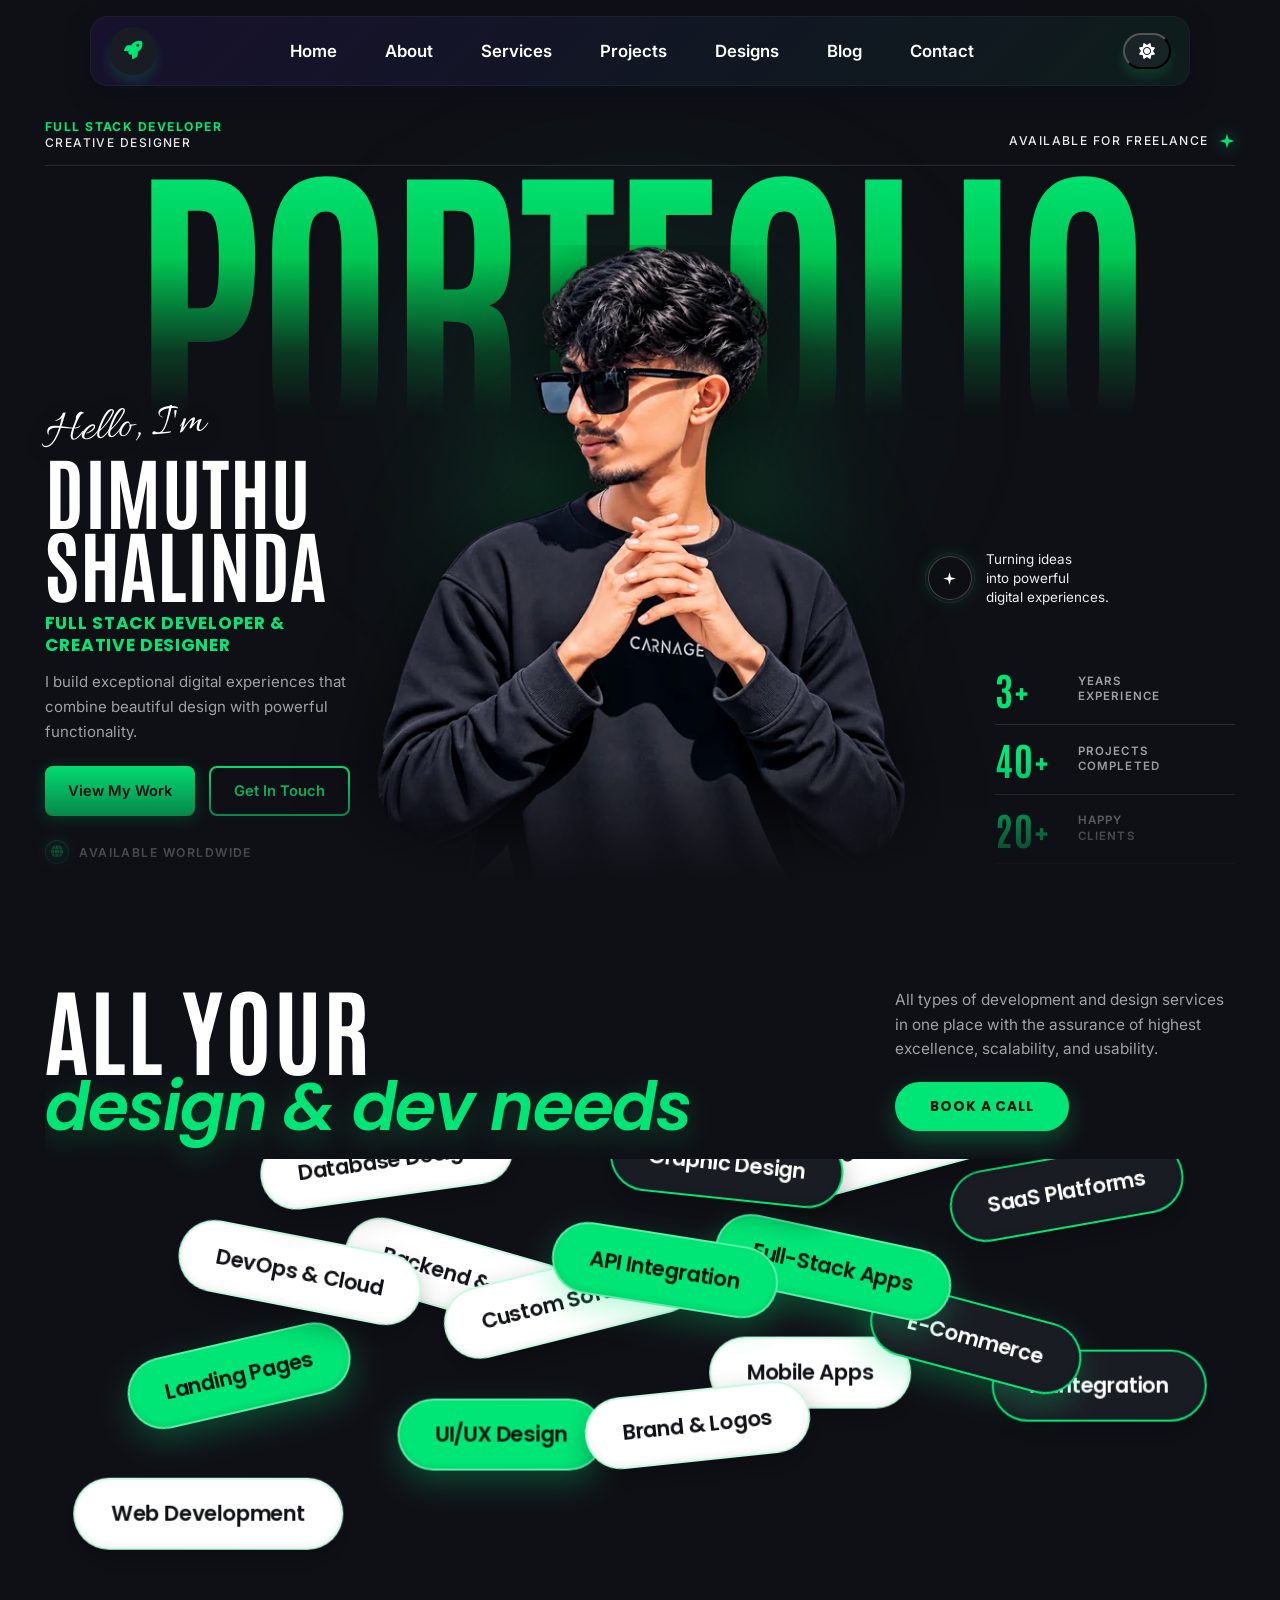
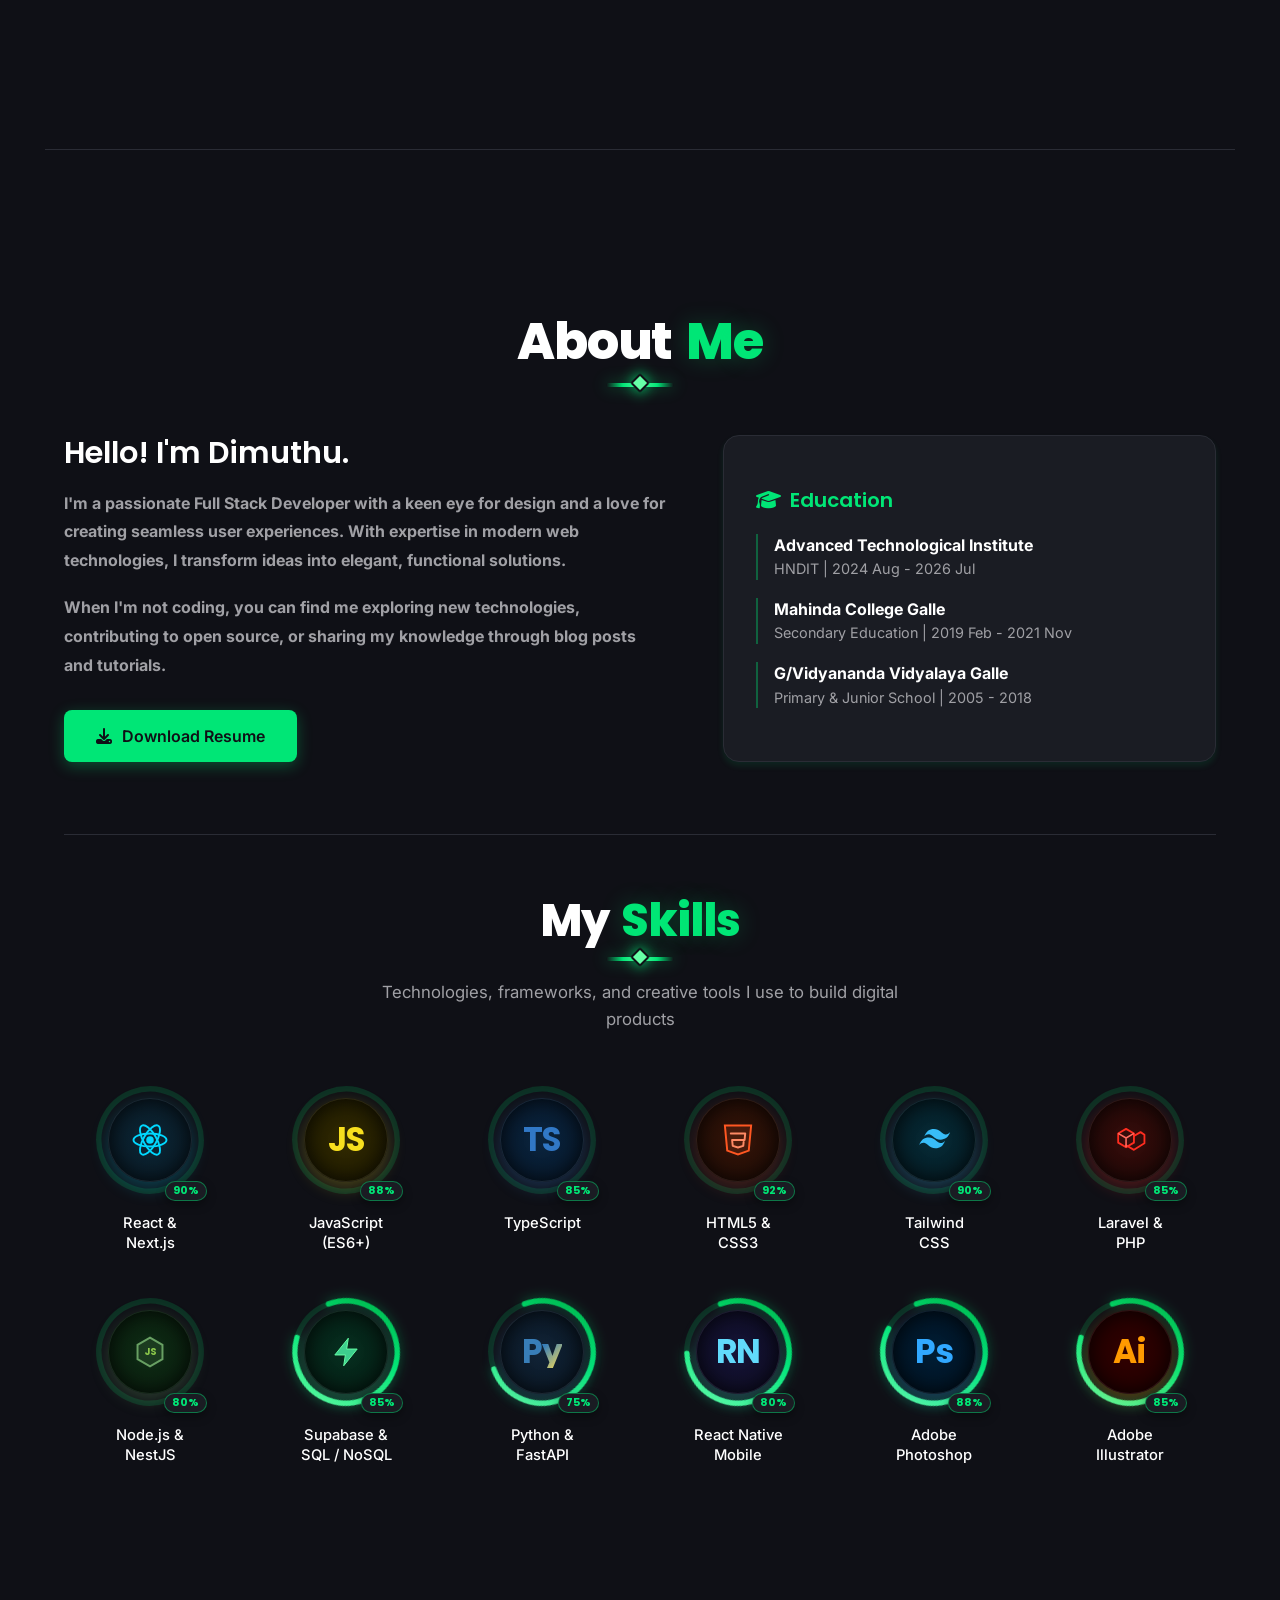
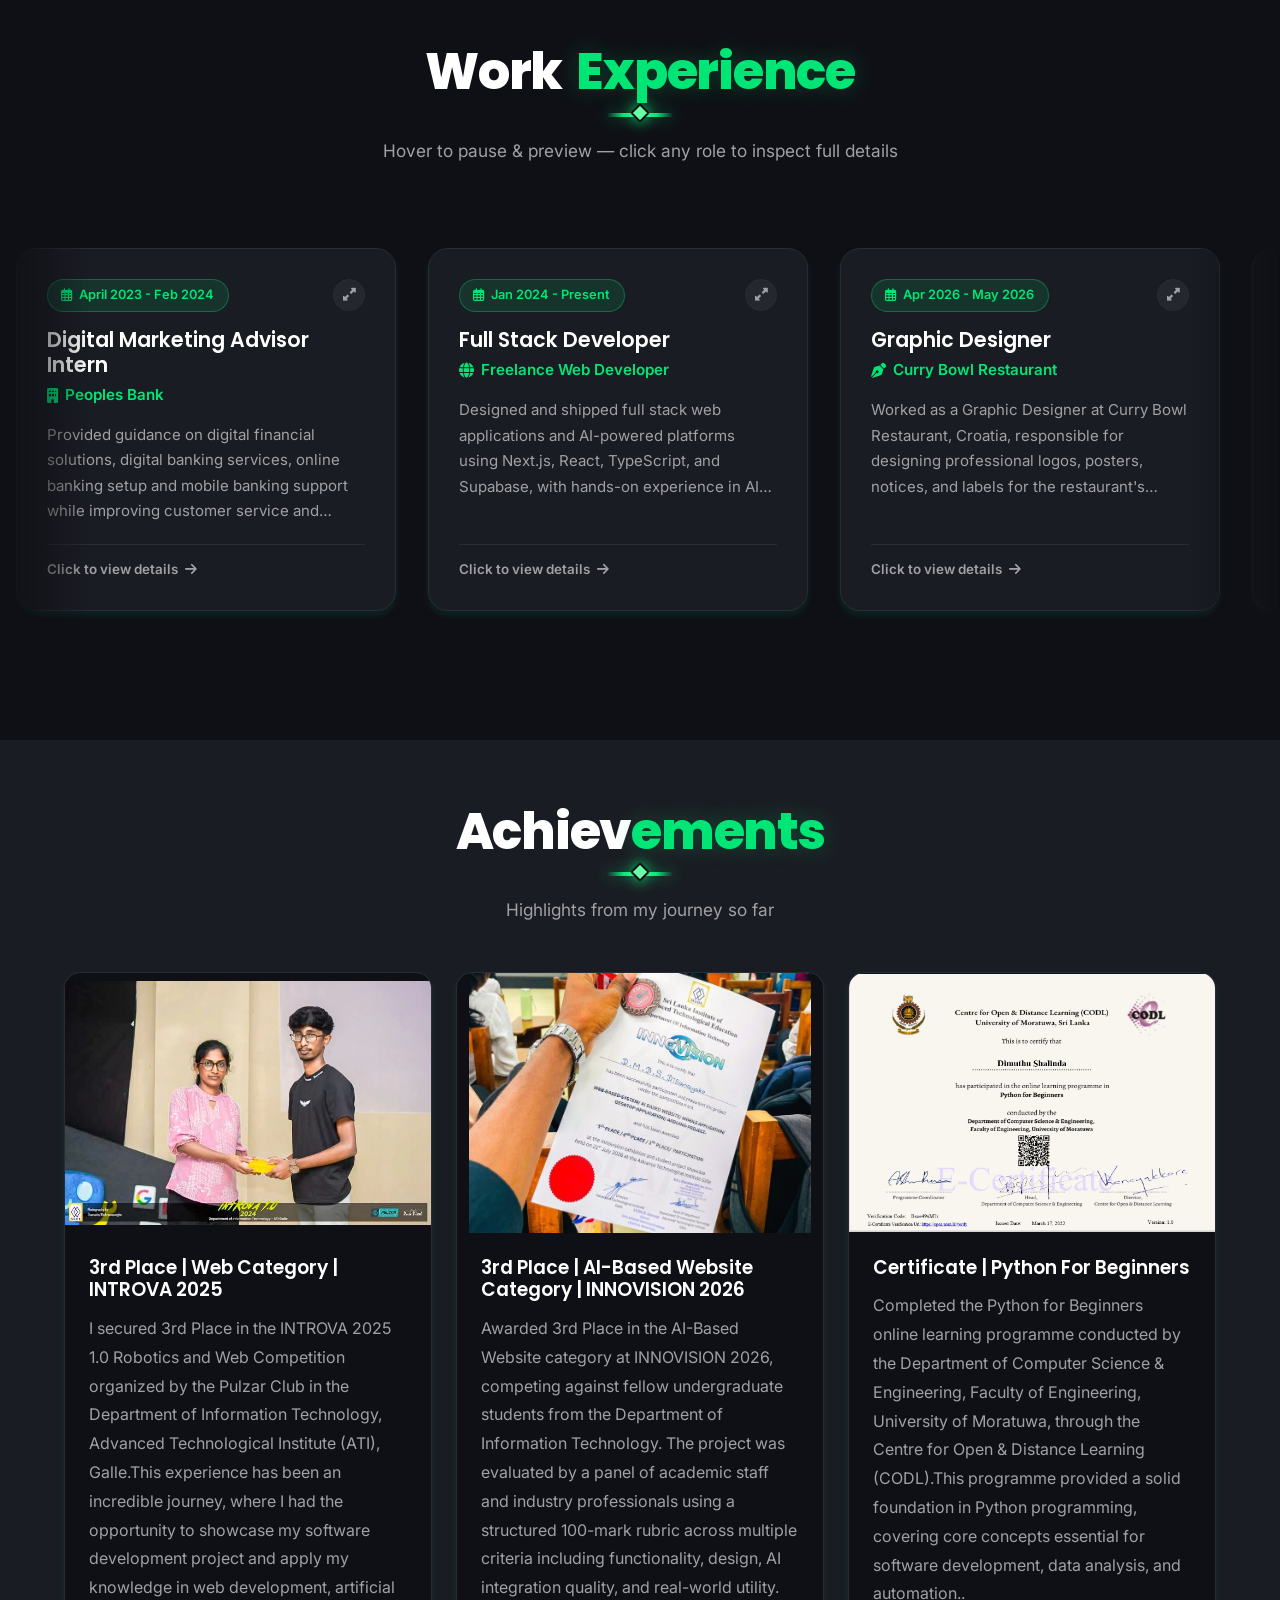
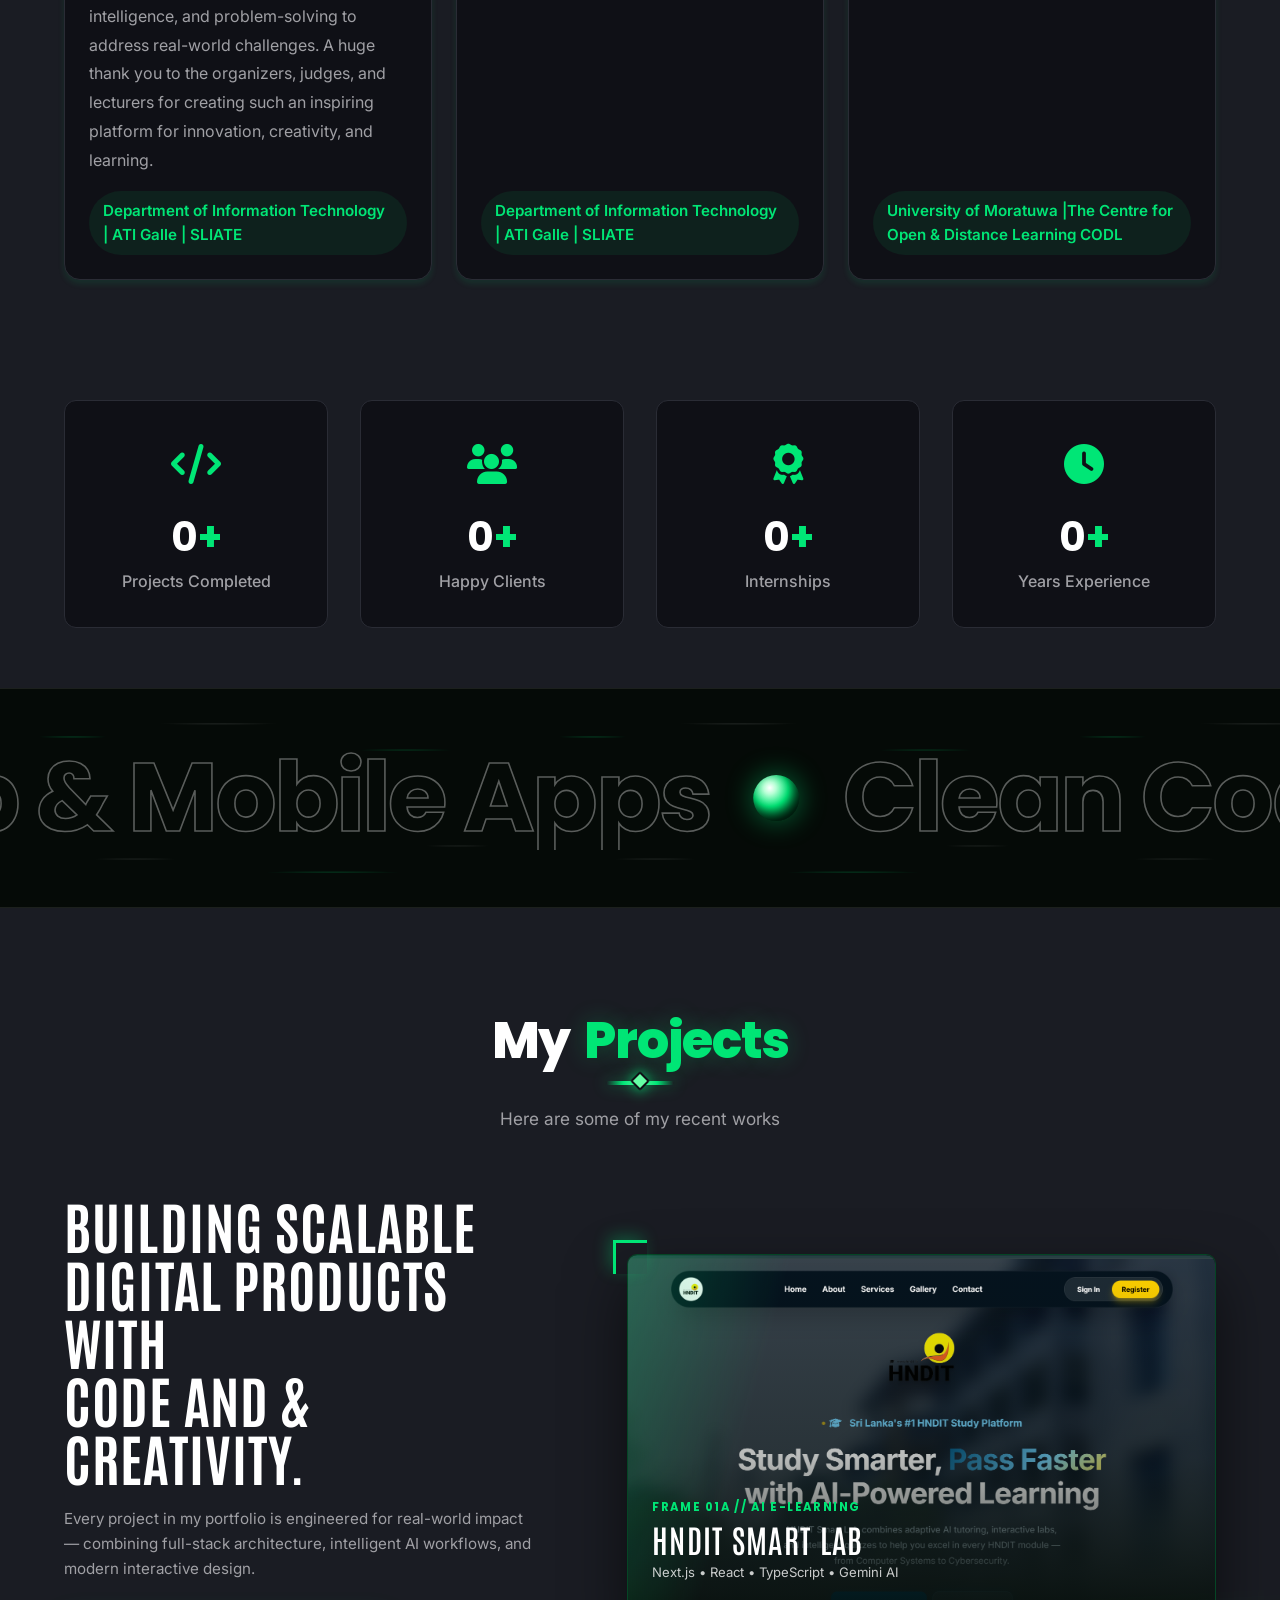
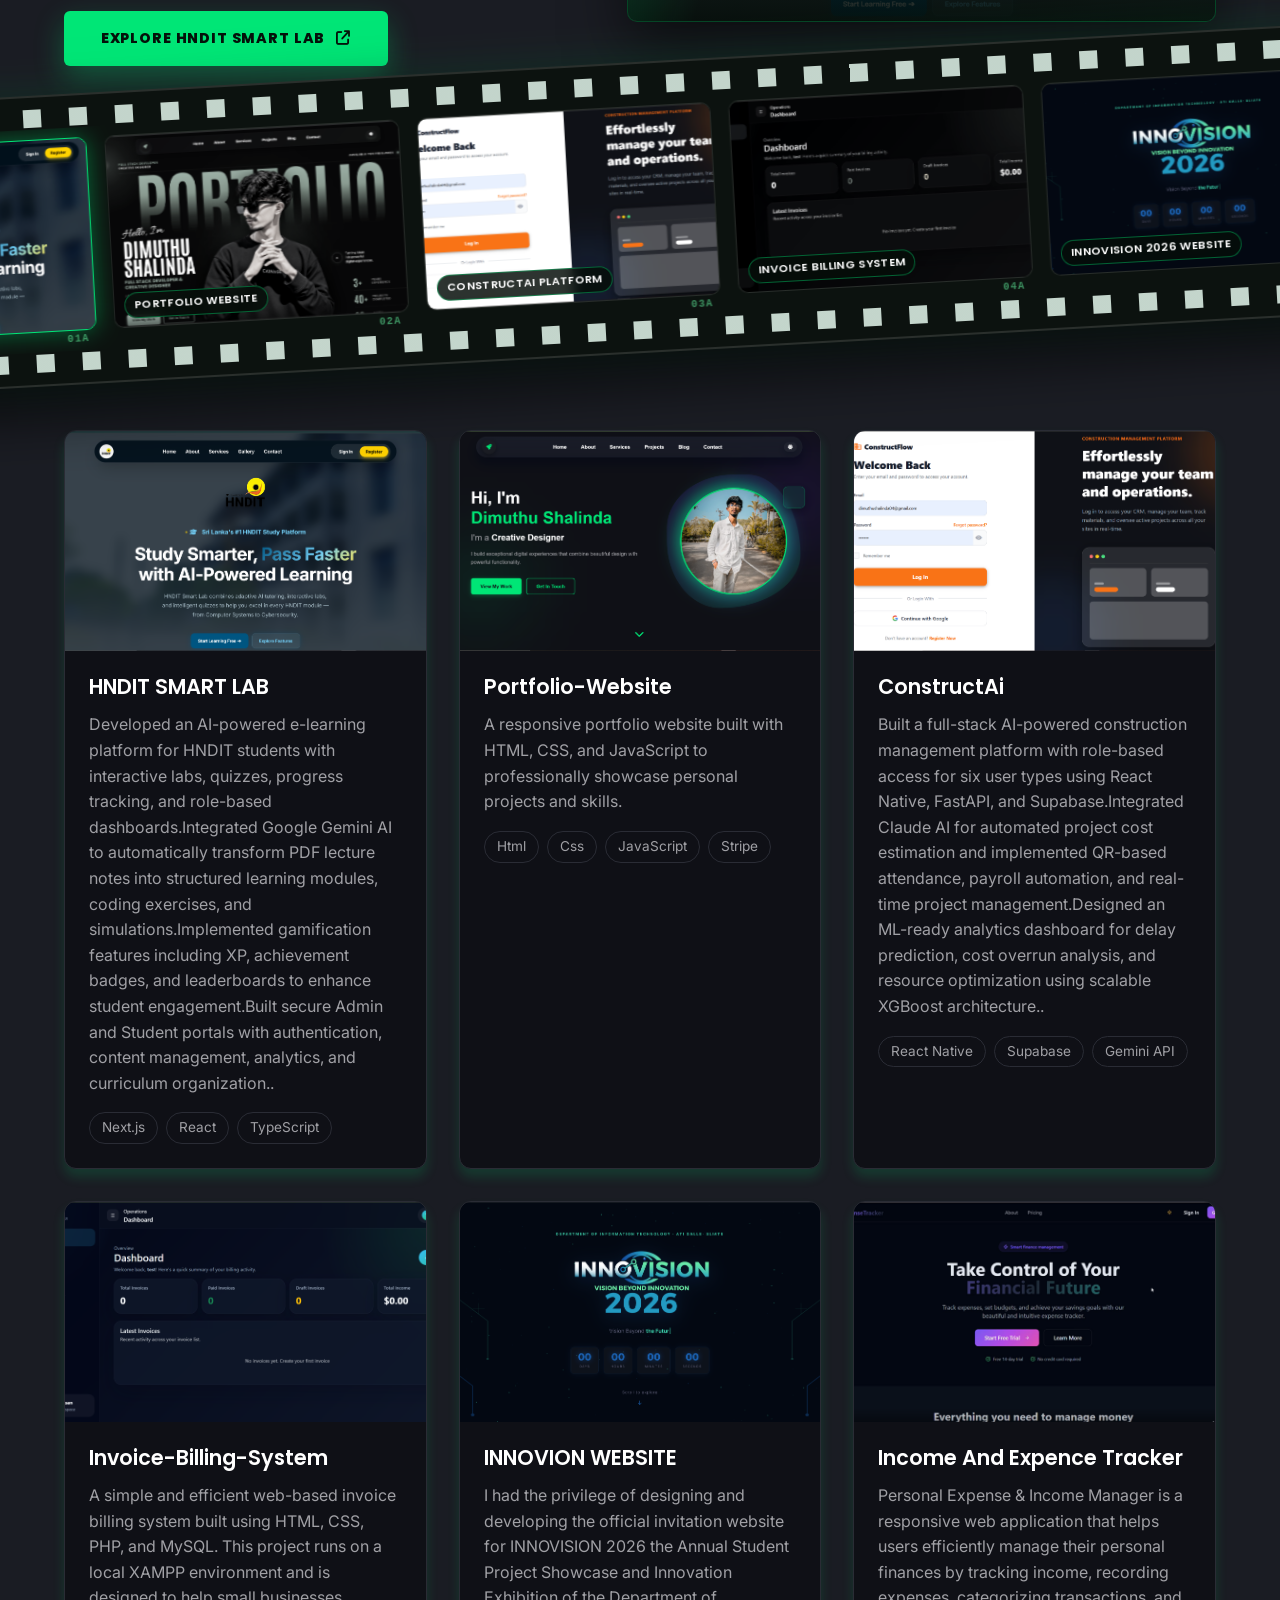
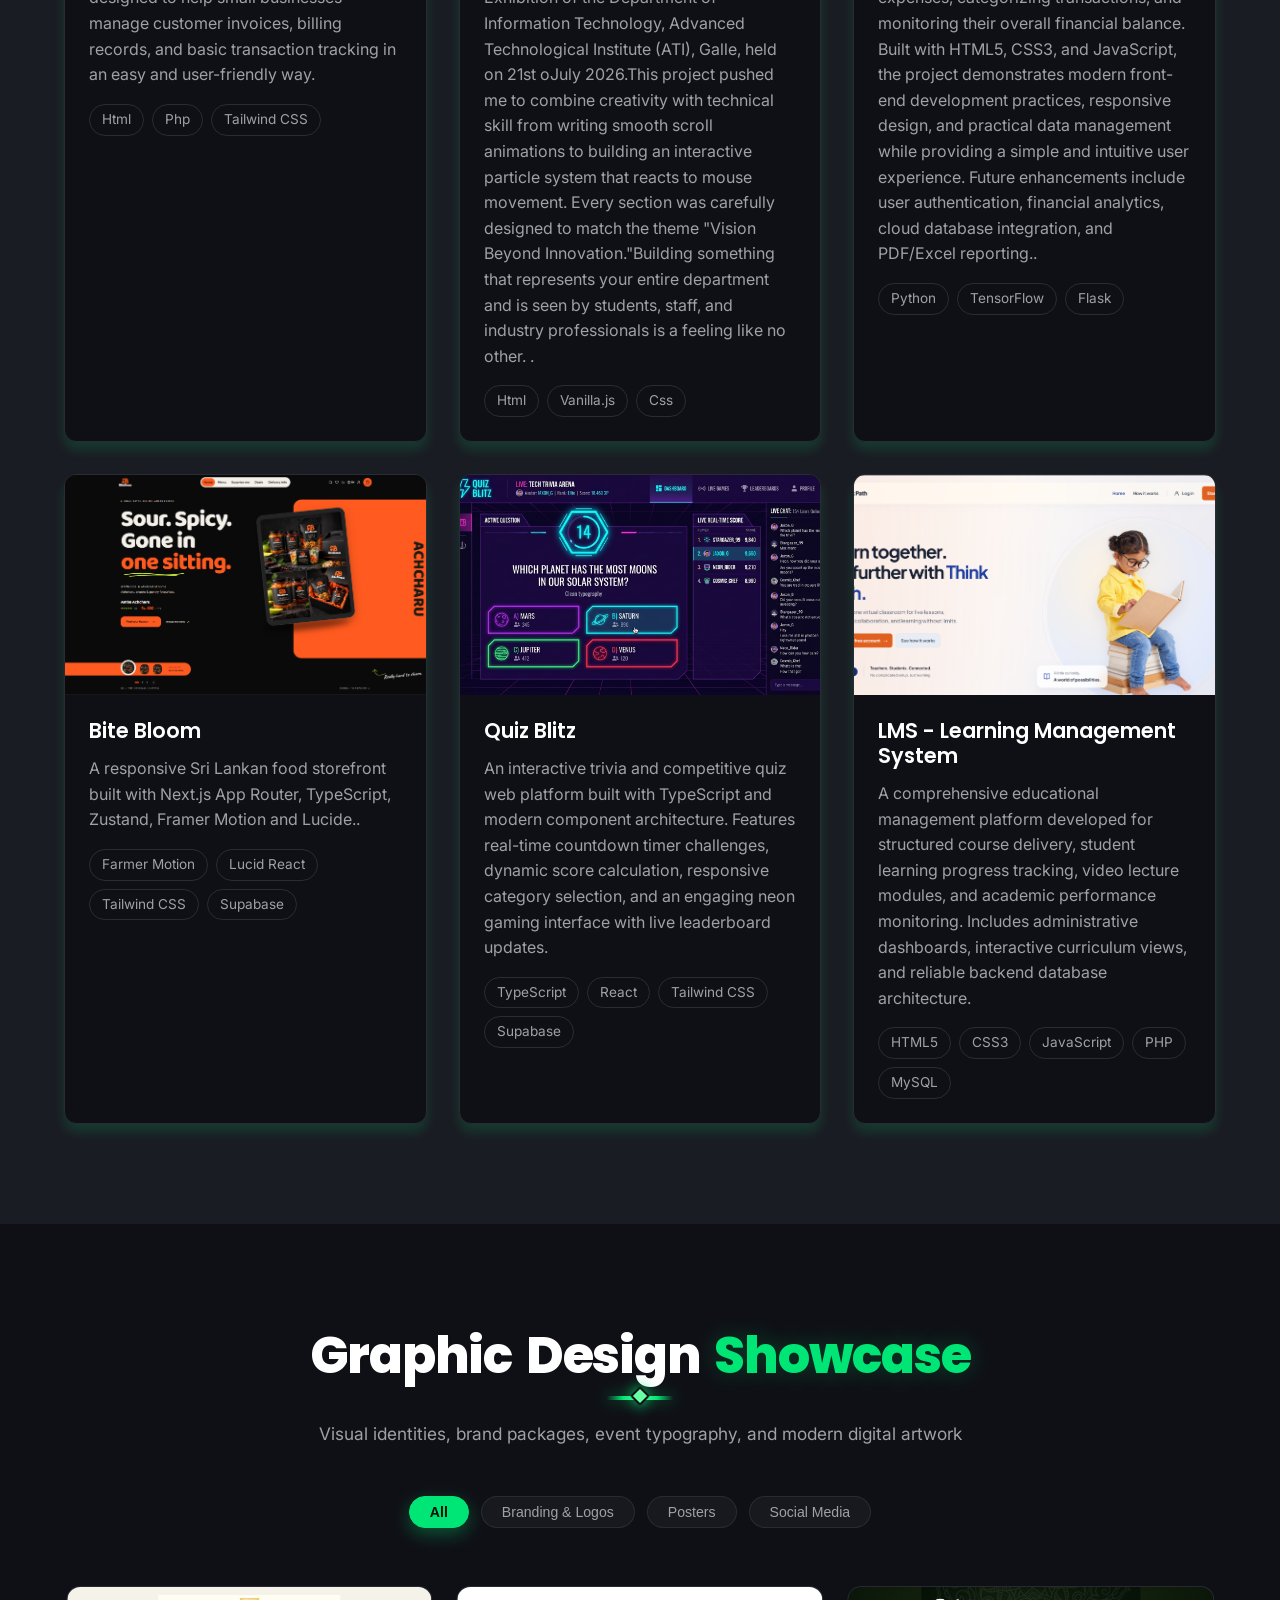
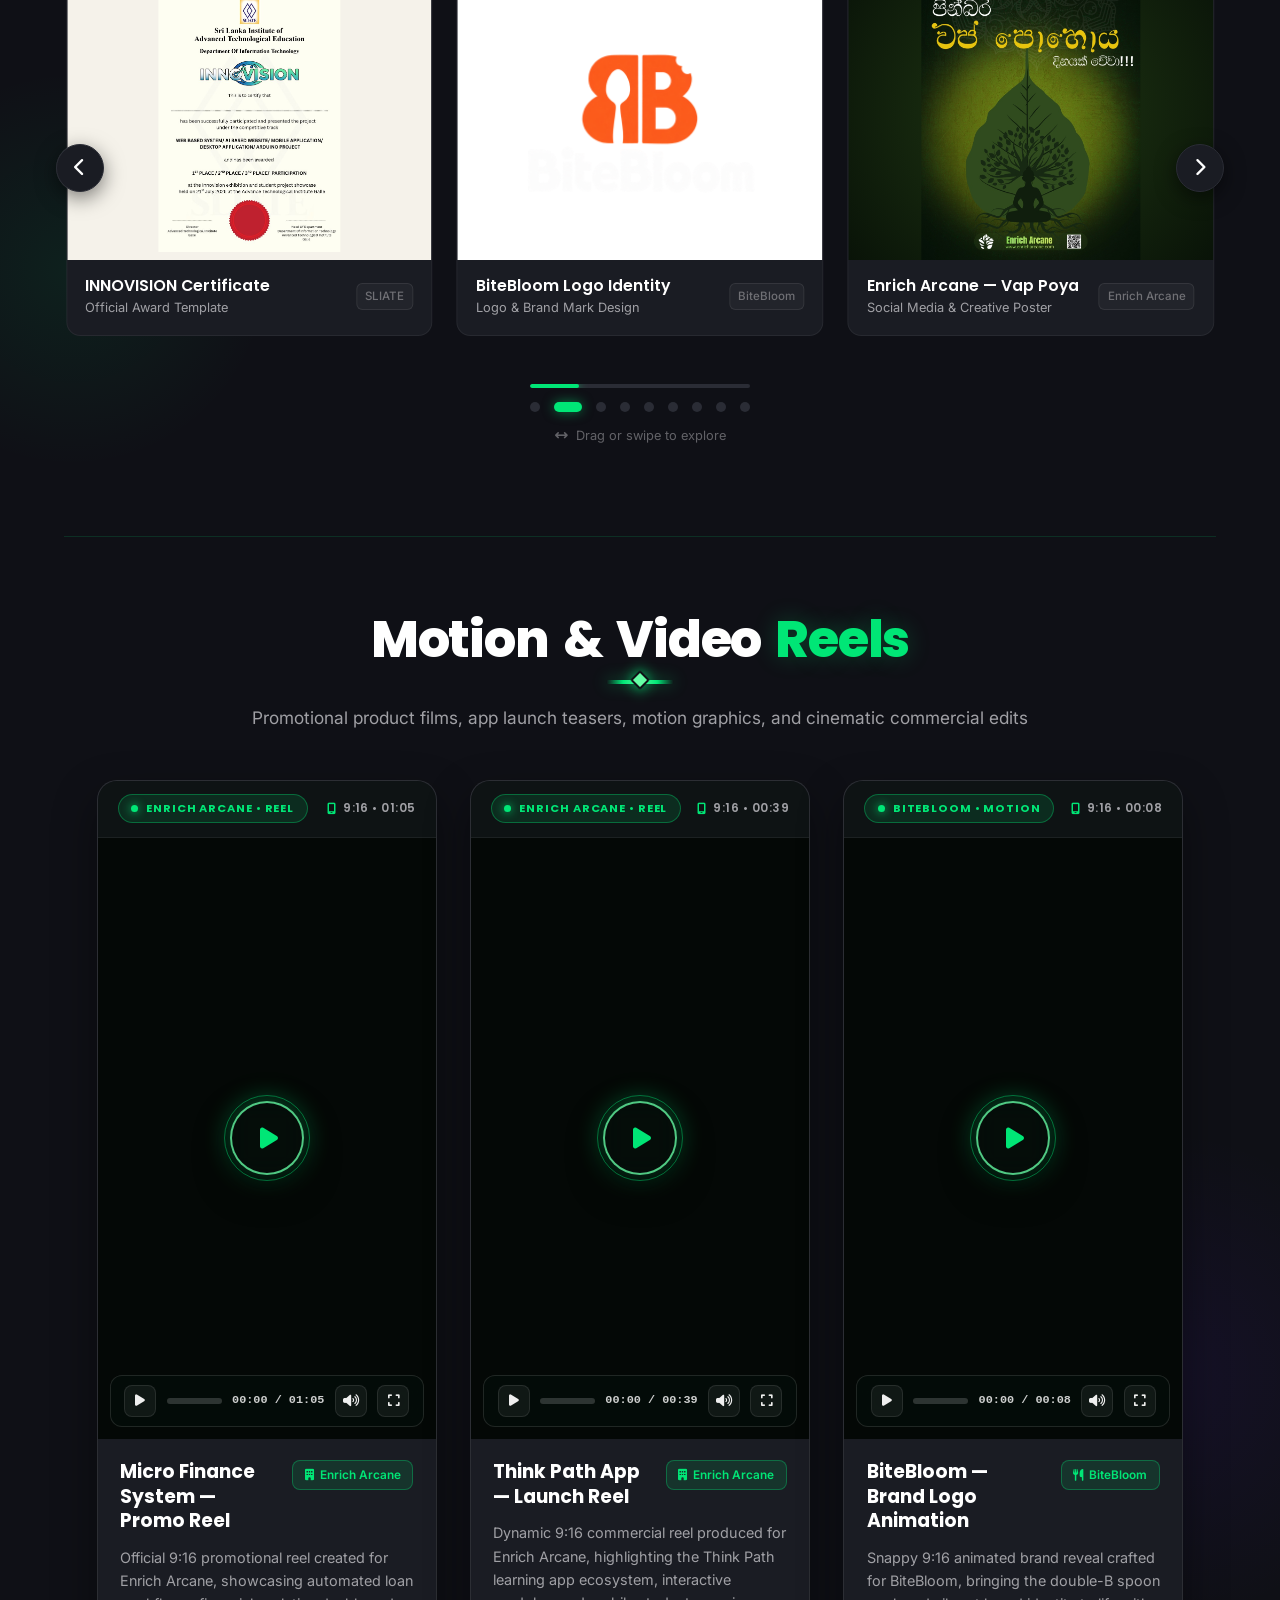
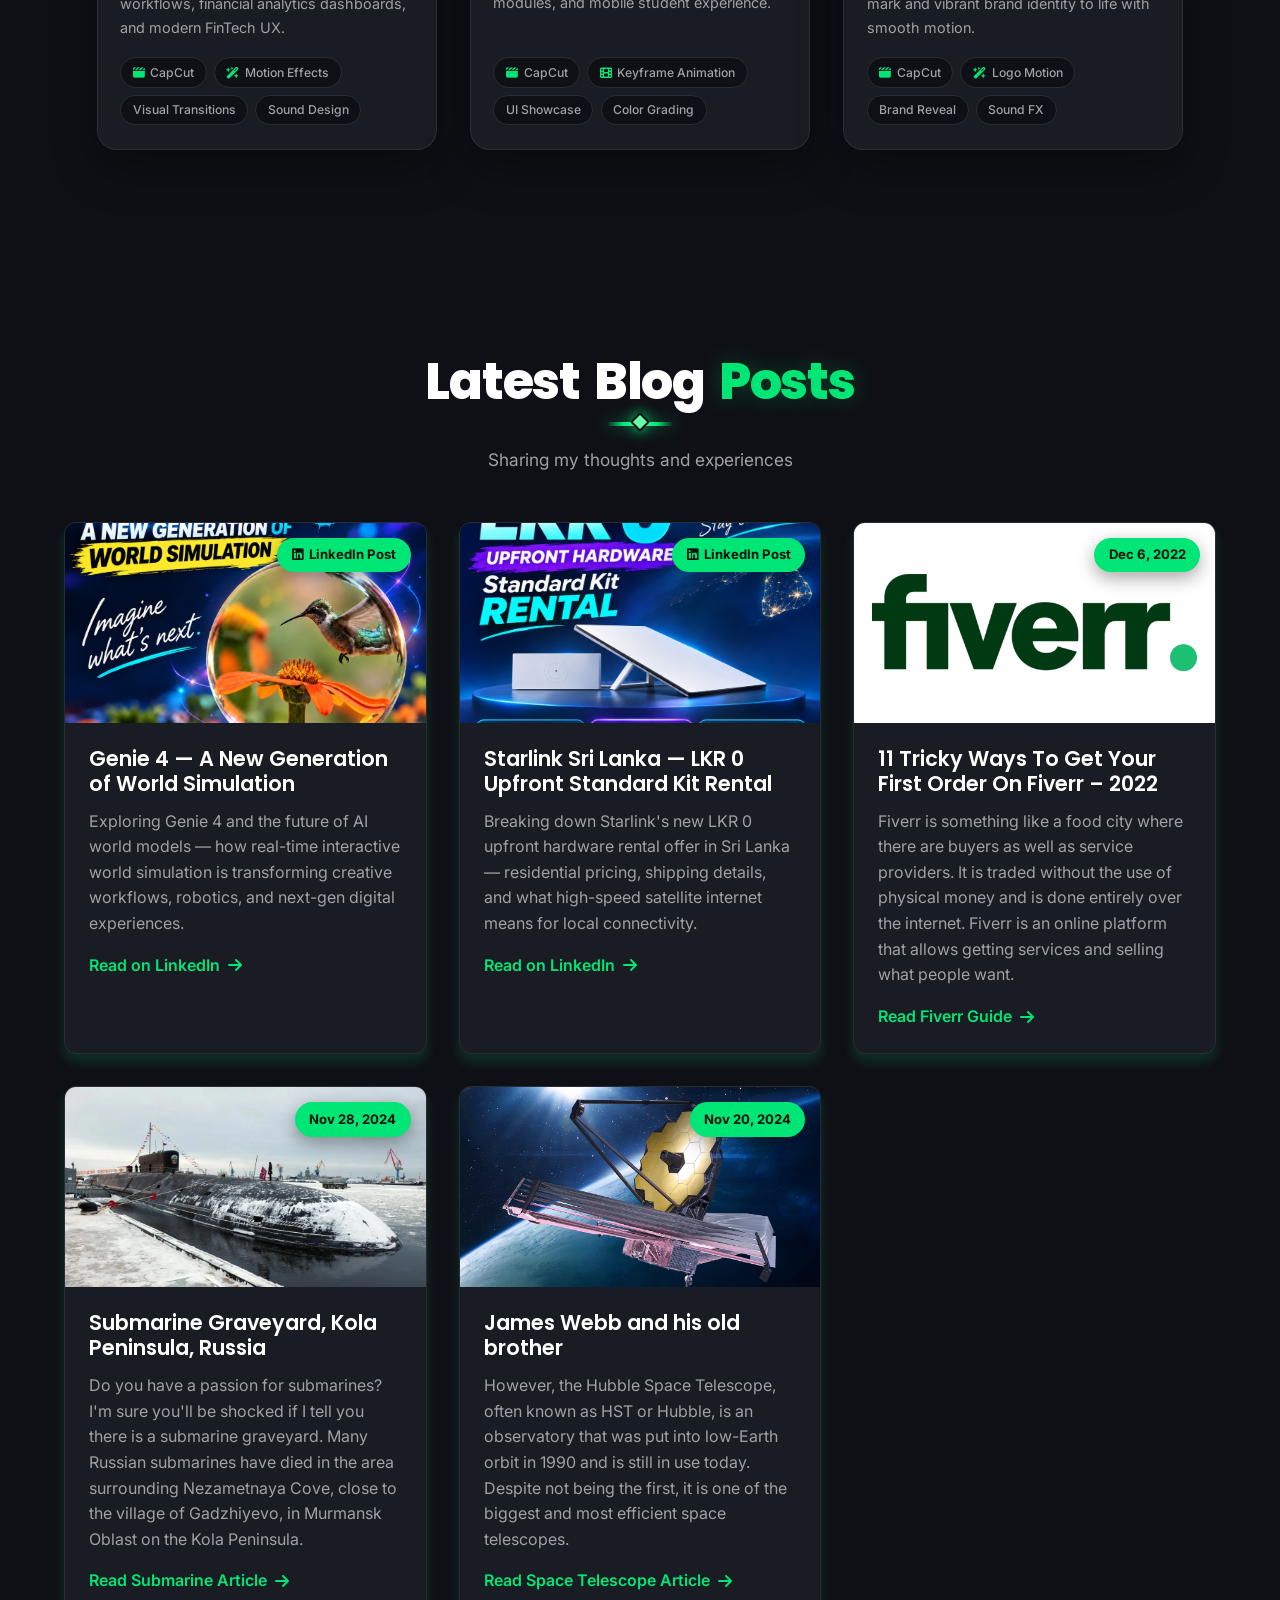
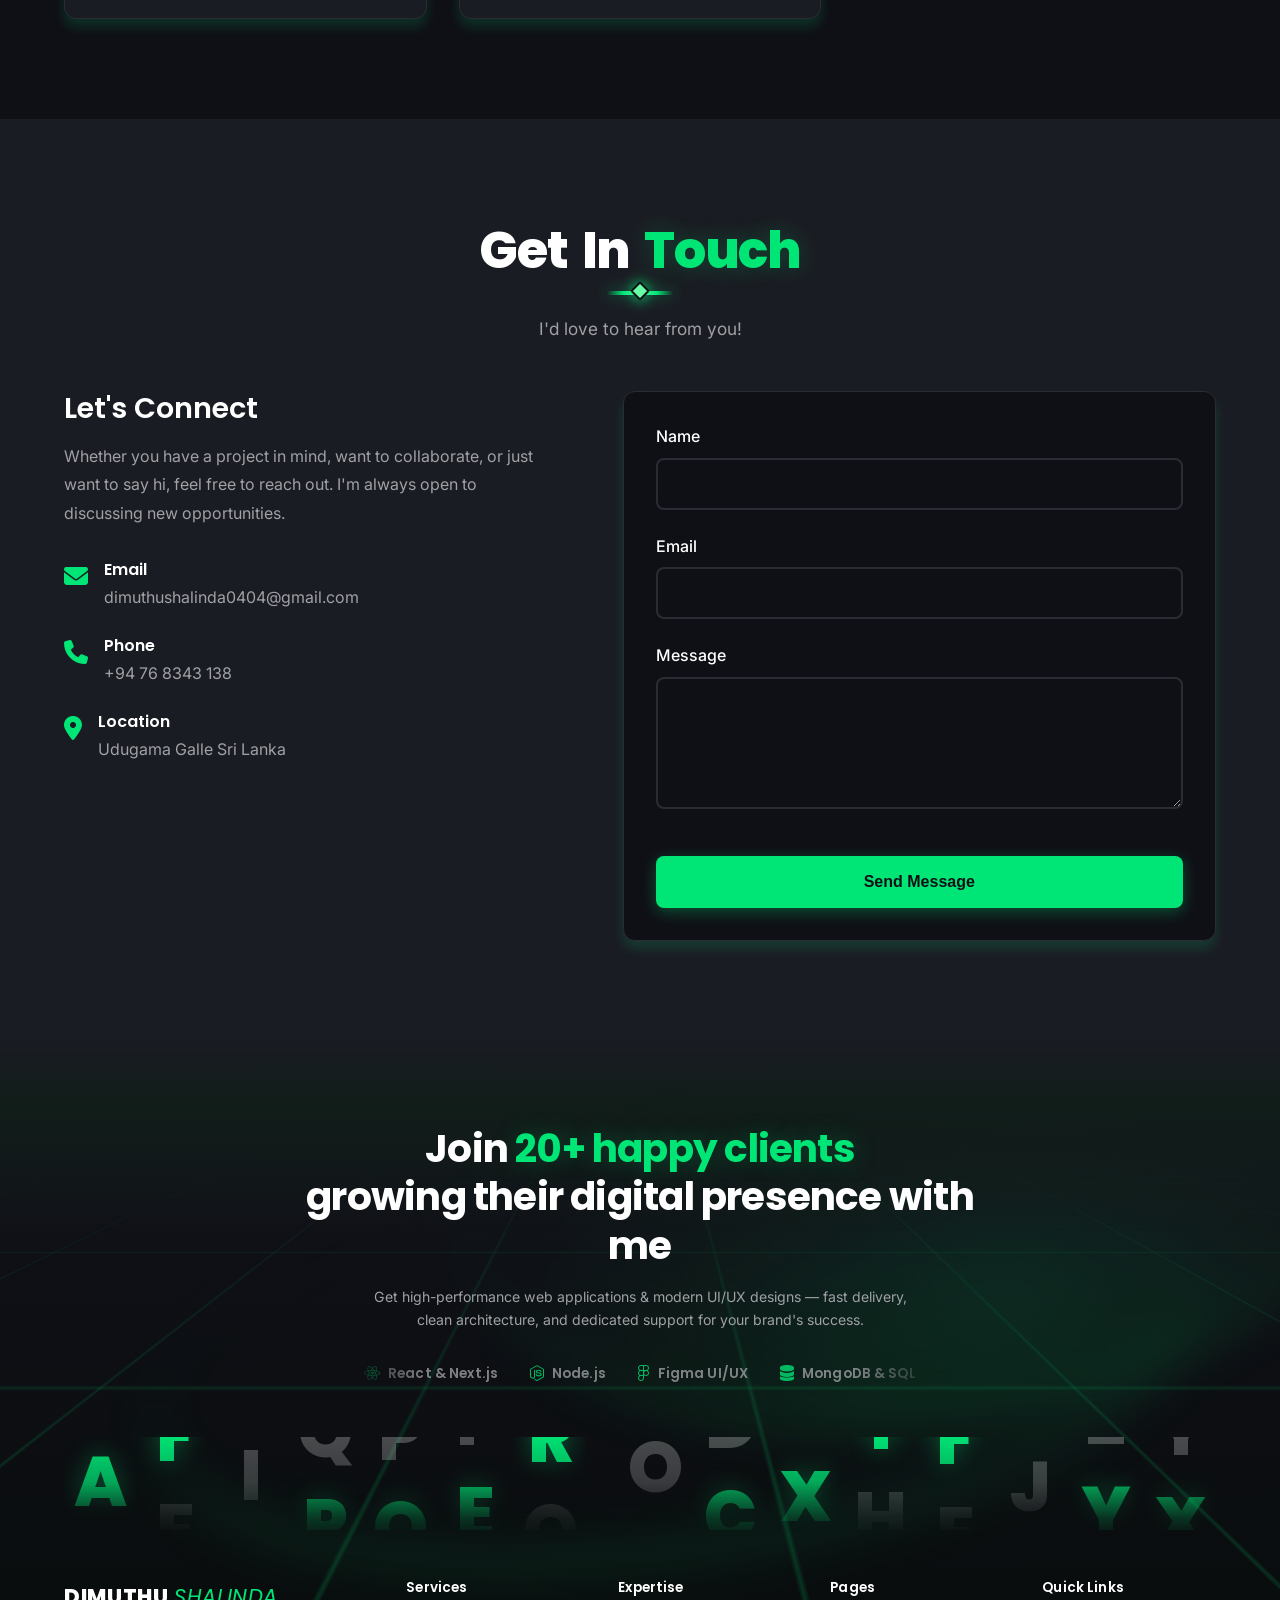
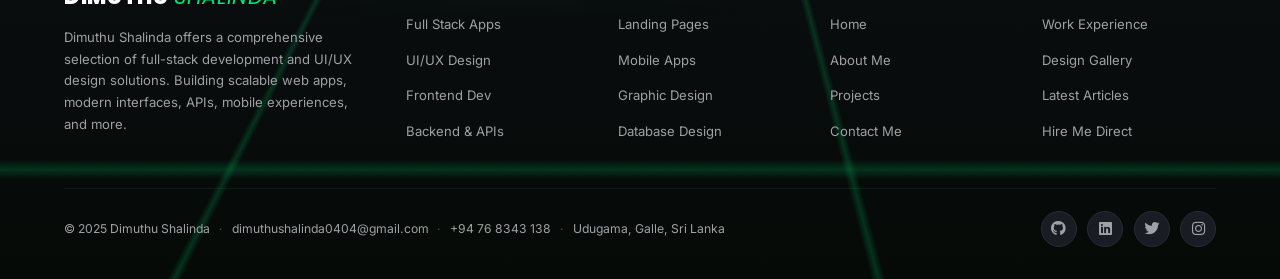
==== commit 142cdeb8: "feat : add Google Analytics / Google Tag" ====
--- a/index.html
+++ b/index.html
@@ -2,6 +2,13 @@
 <html lang="en">
 
 <head>
+    <!-- Google tag (gtag.js) -->
+    <script async src="https://www.googletagmanager.com/gtm.js?id=GTM-PRXH3F9D"></script>
+    <script>
+      window.dataLayer = window.dataLayer || [];
+      function gtag(){dataLayer.push(arguments);}
+      gtag('js', new Date());
+    </script>
     <meta charset="UTF-8">
     <meta name="viewport" content="width=device-width, initial-scale=1.0">
     <title>Dimuthu Shalinda — Full Stack Developer, Software Engineer &amp; Creative Designer</title>
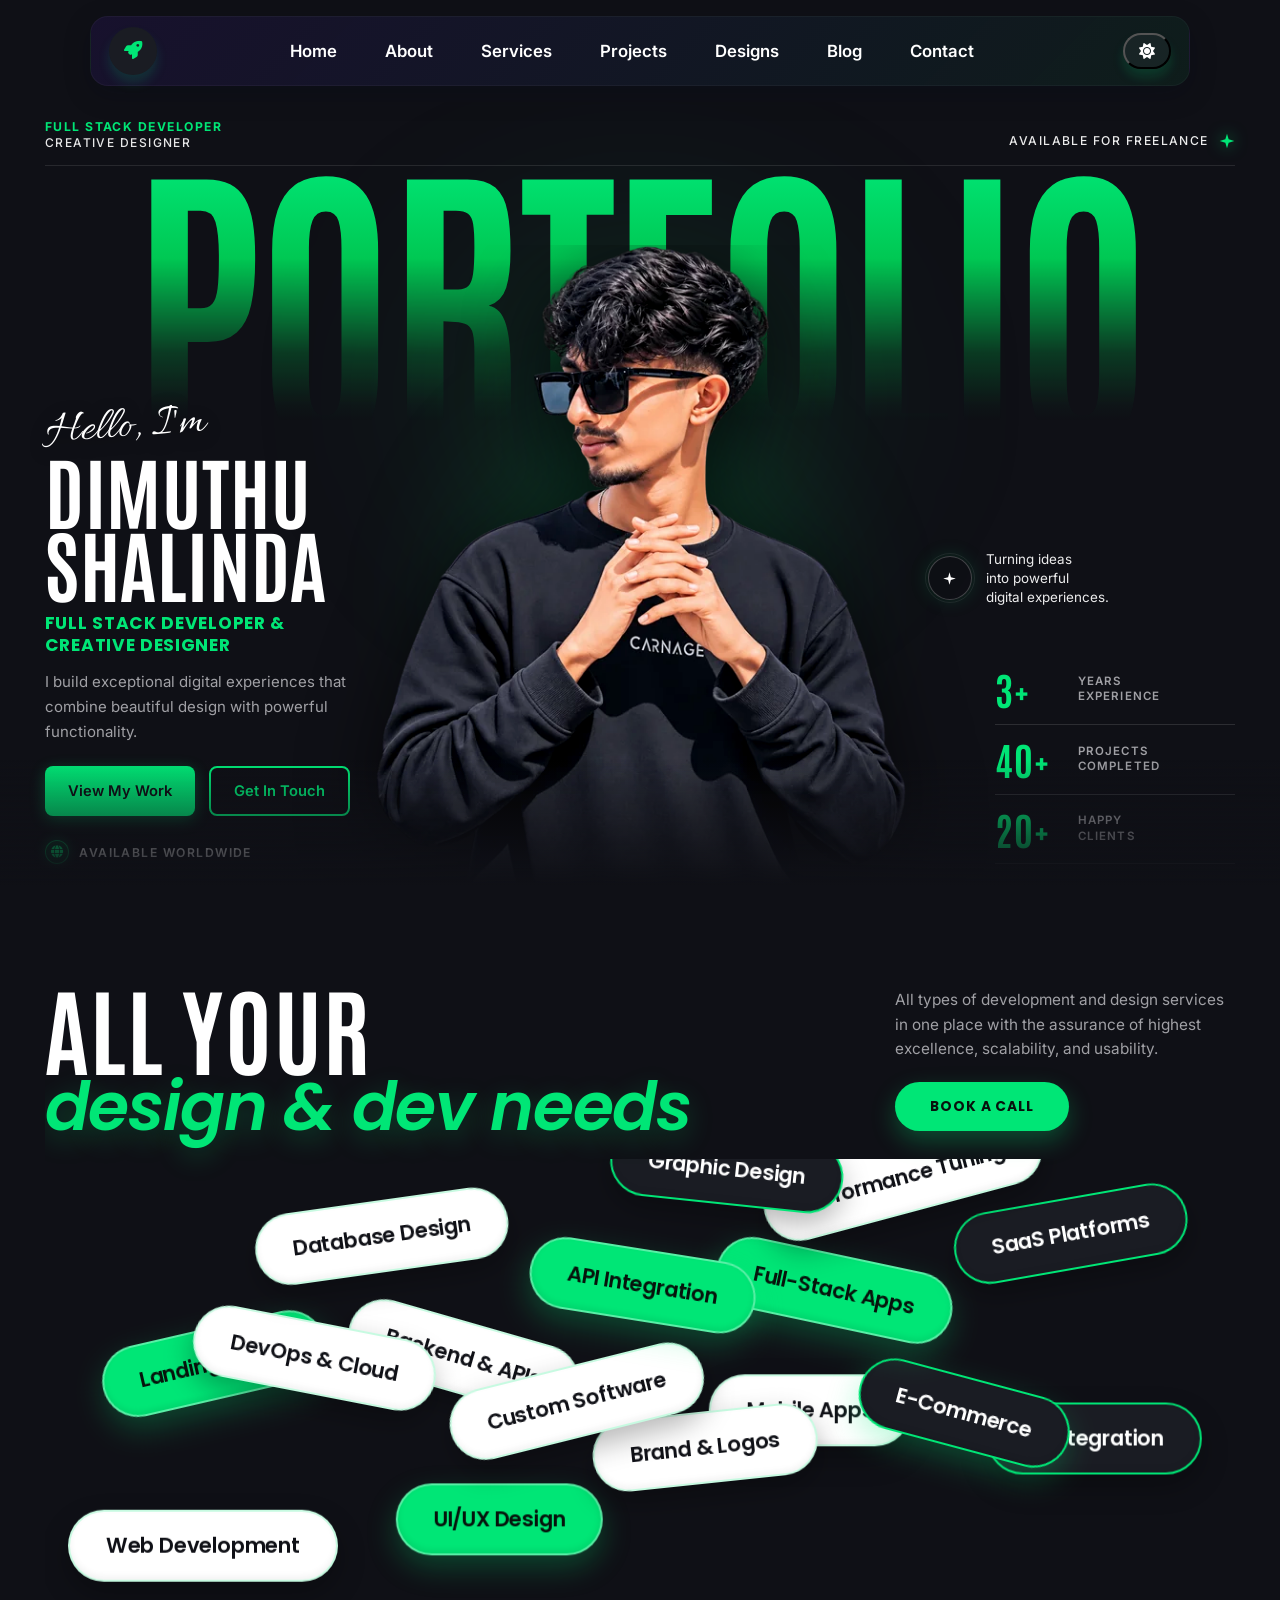
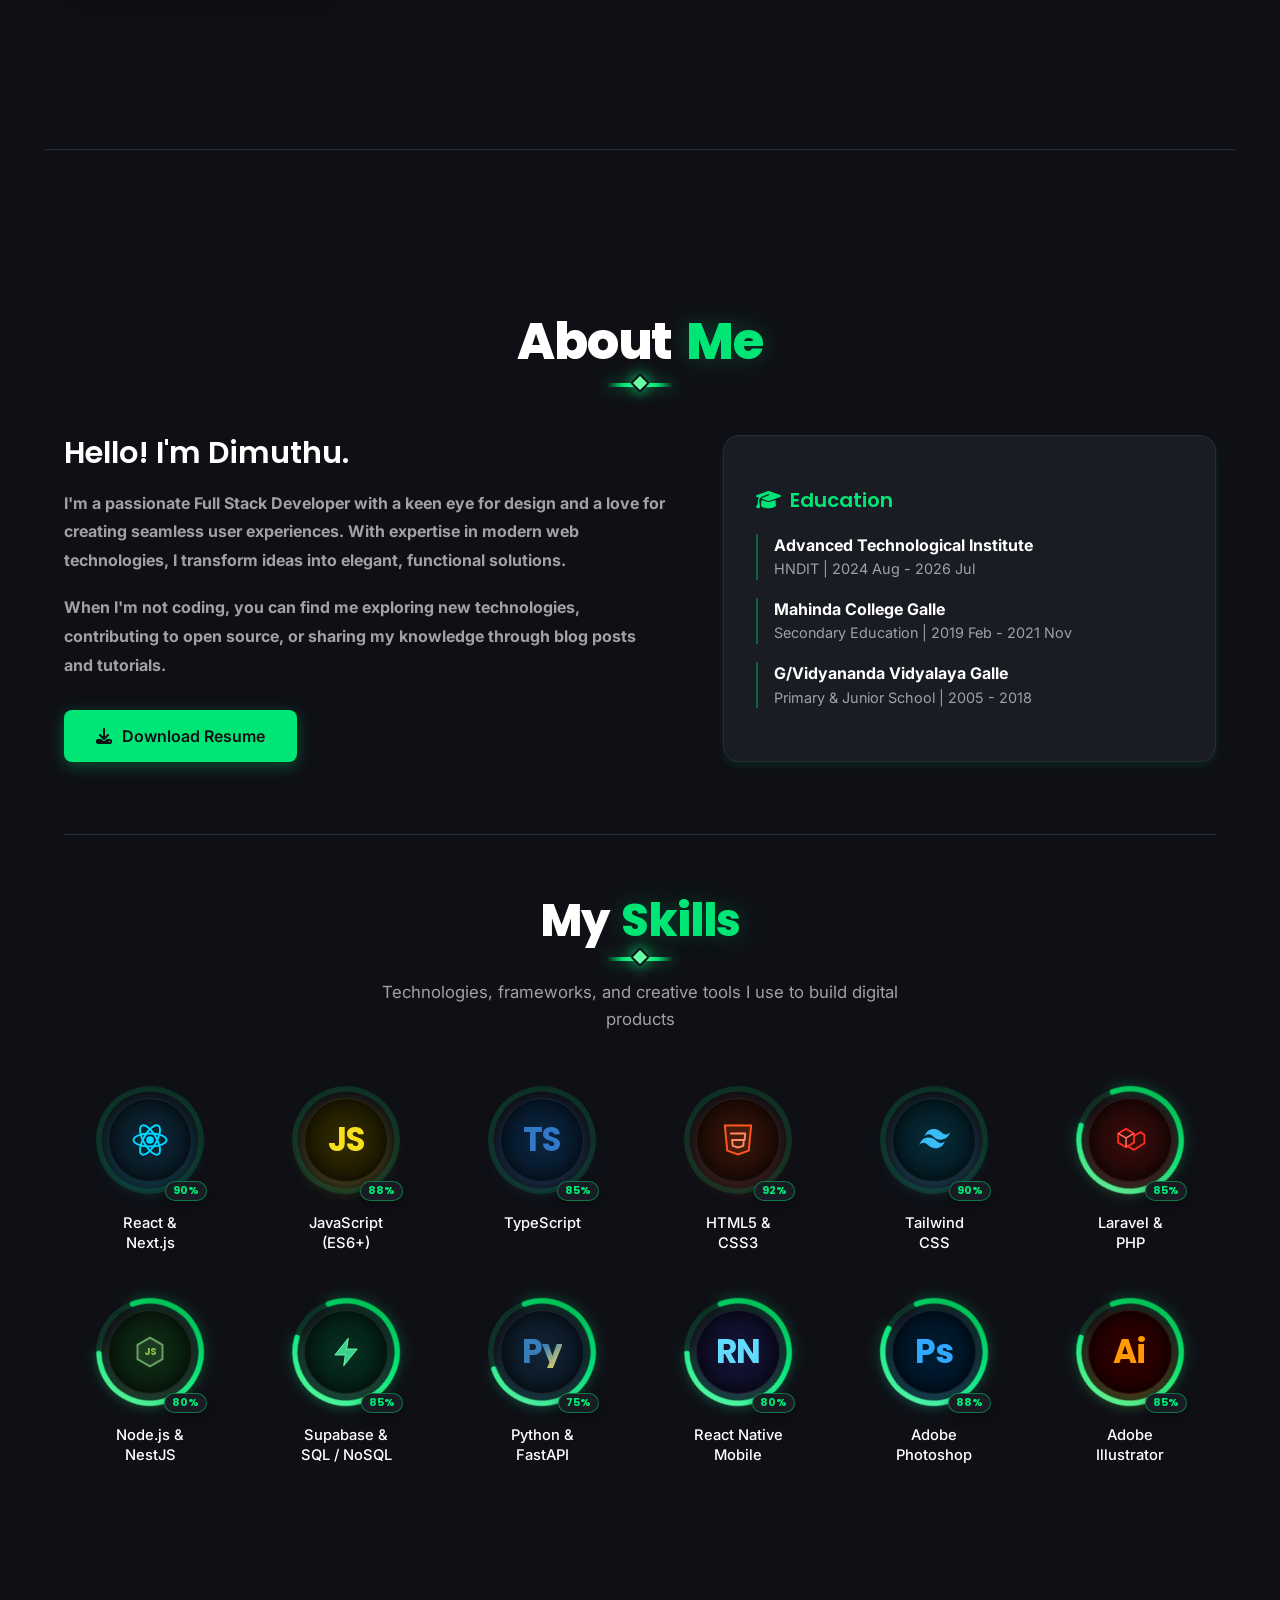
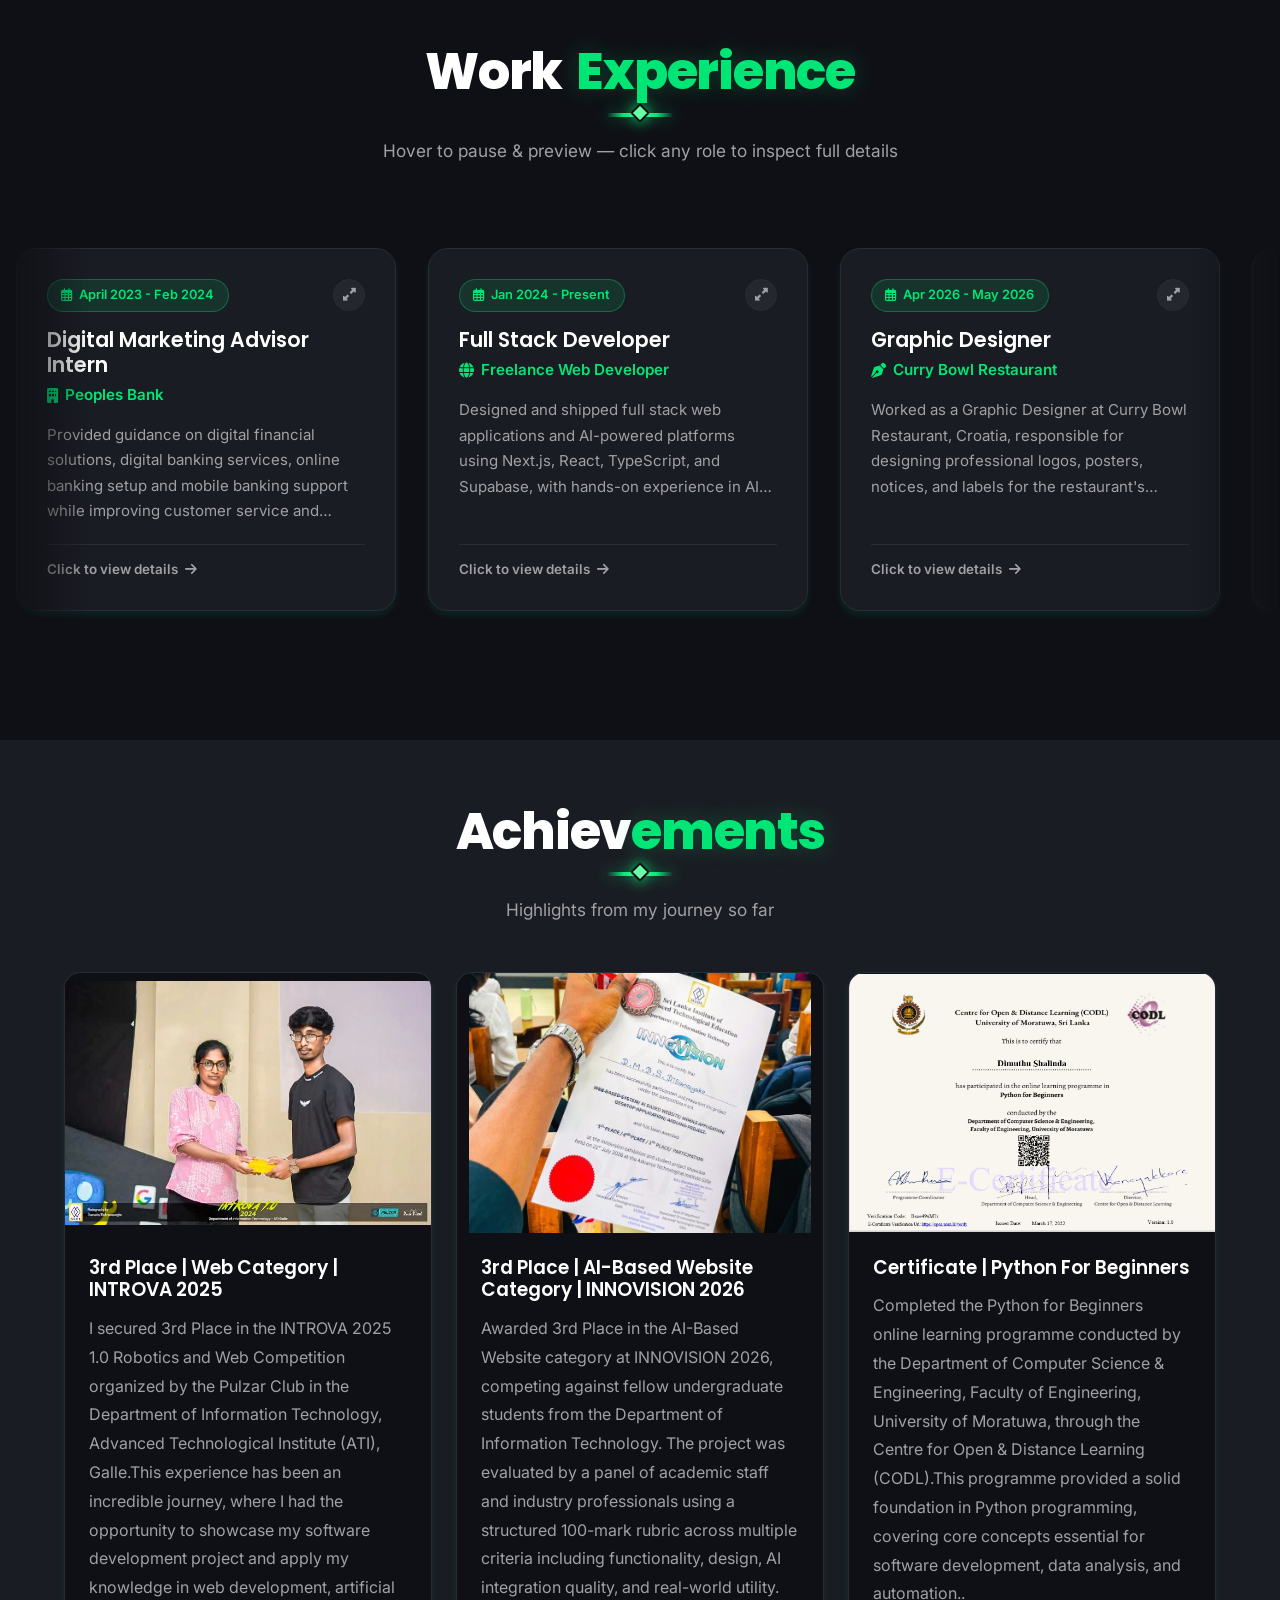
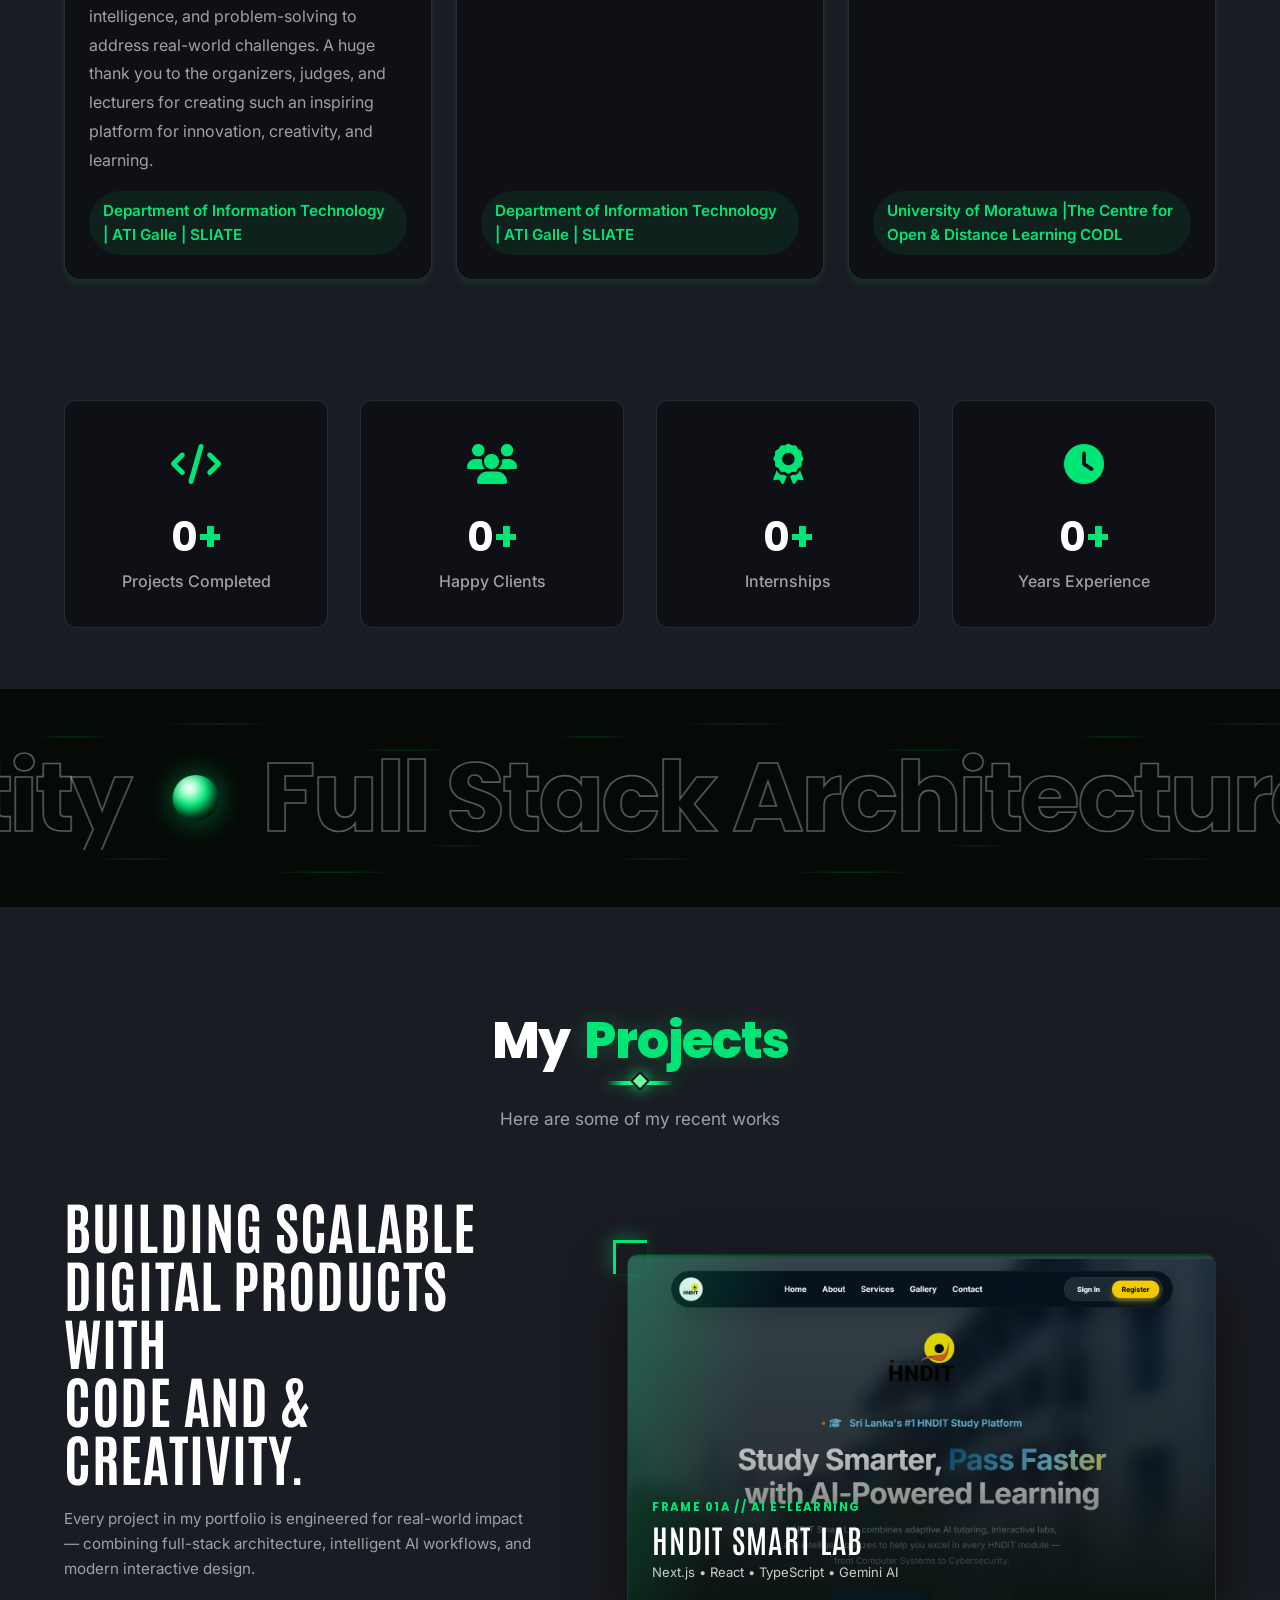
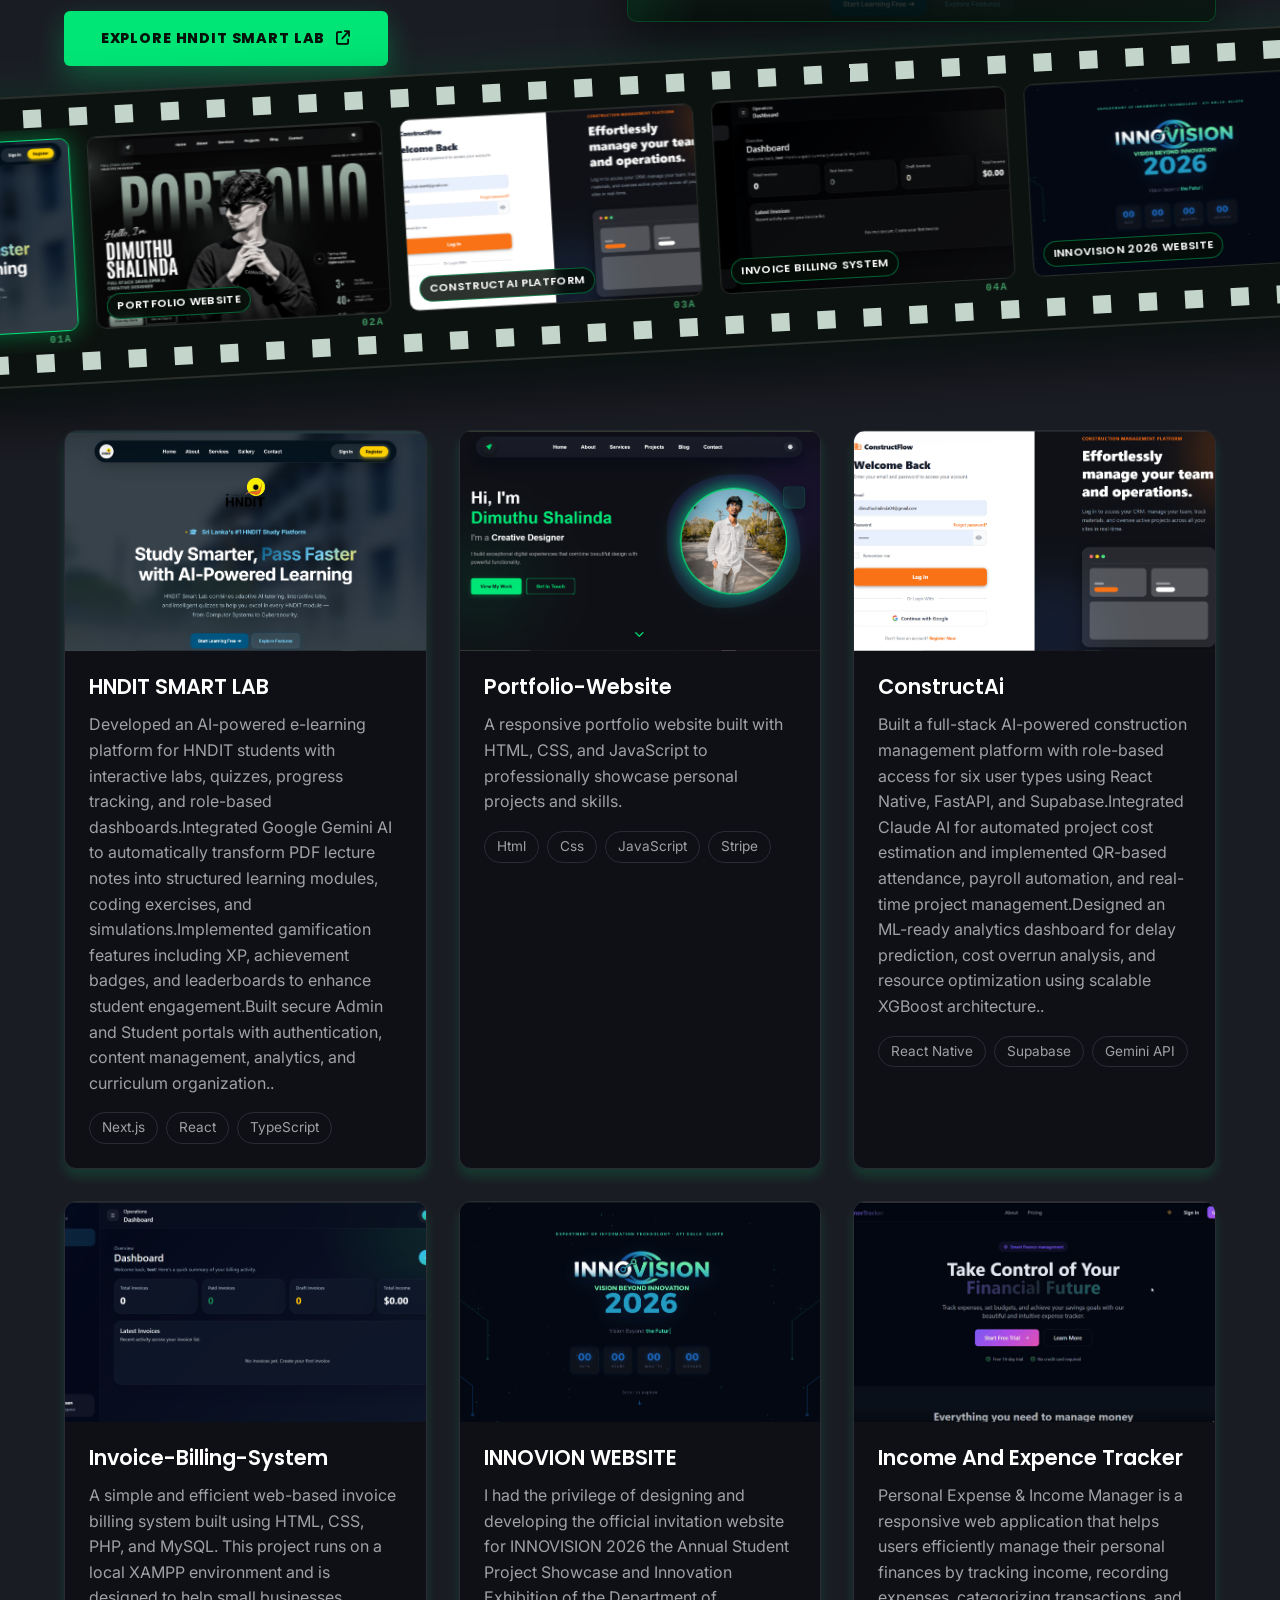
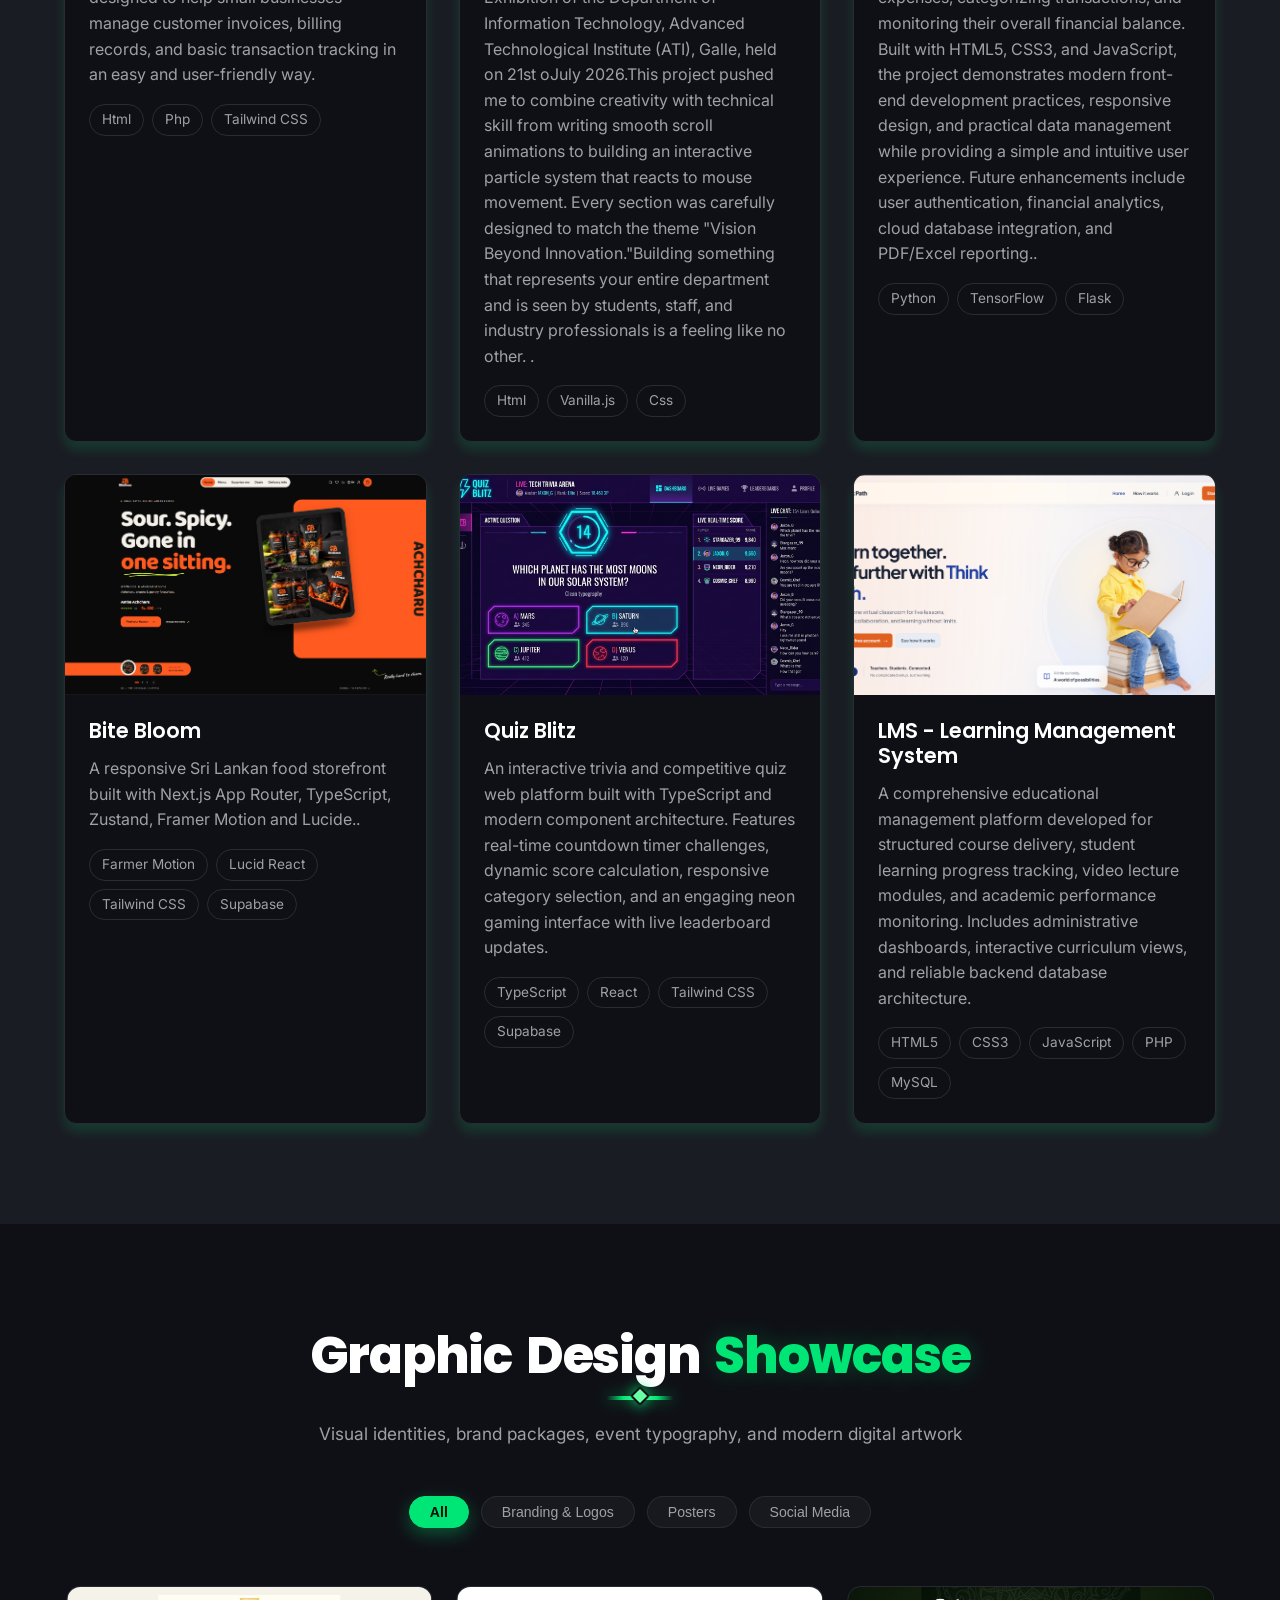
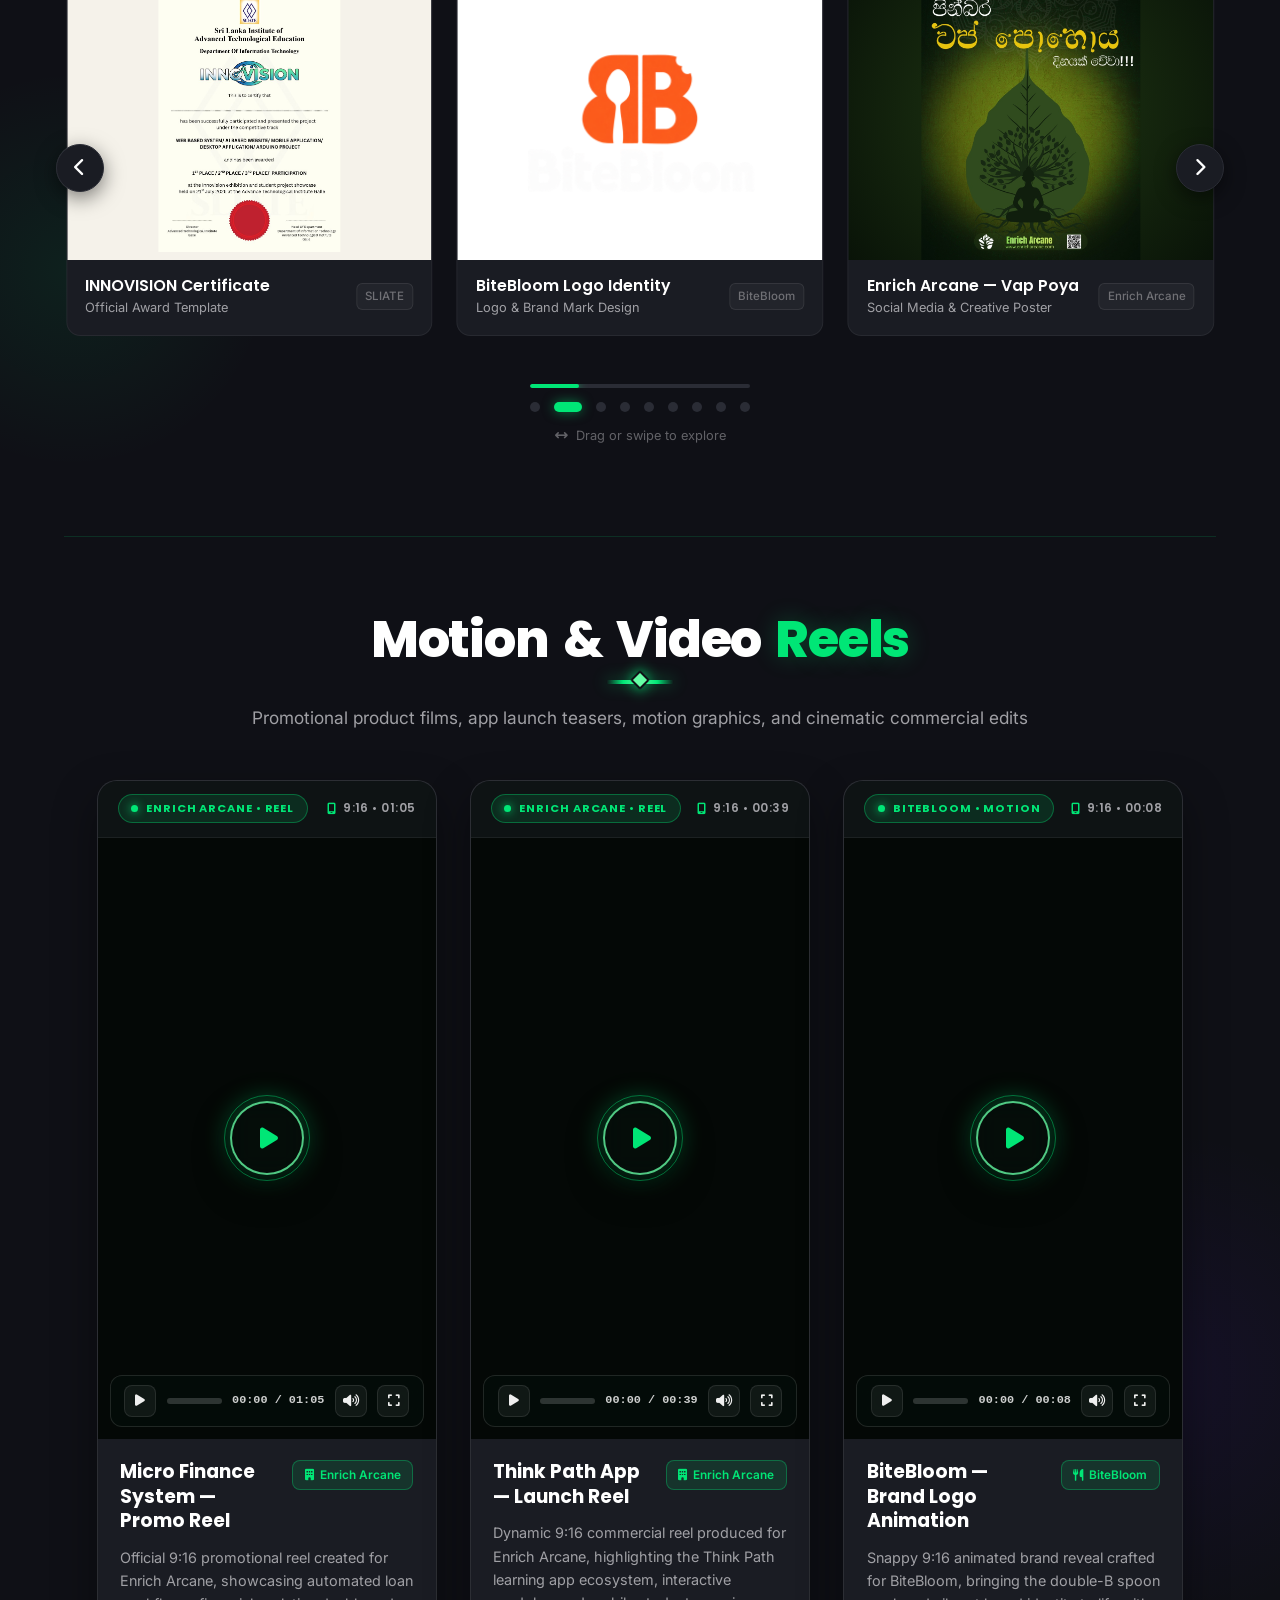
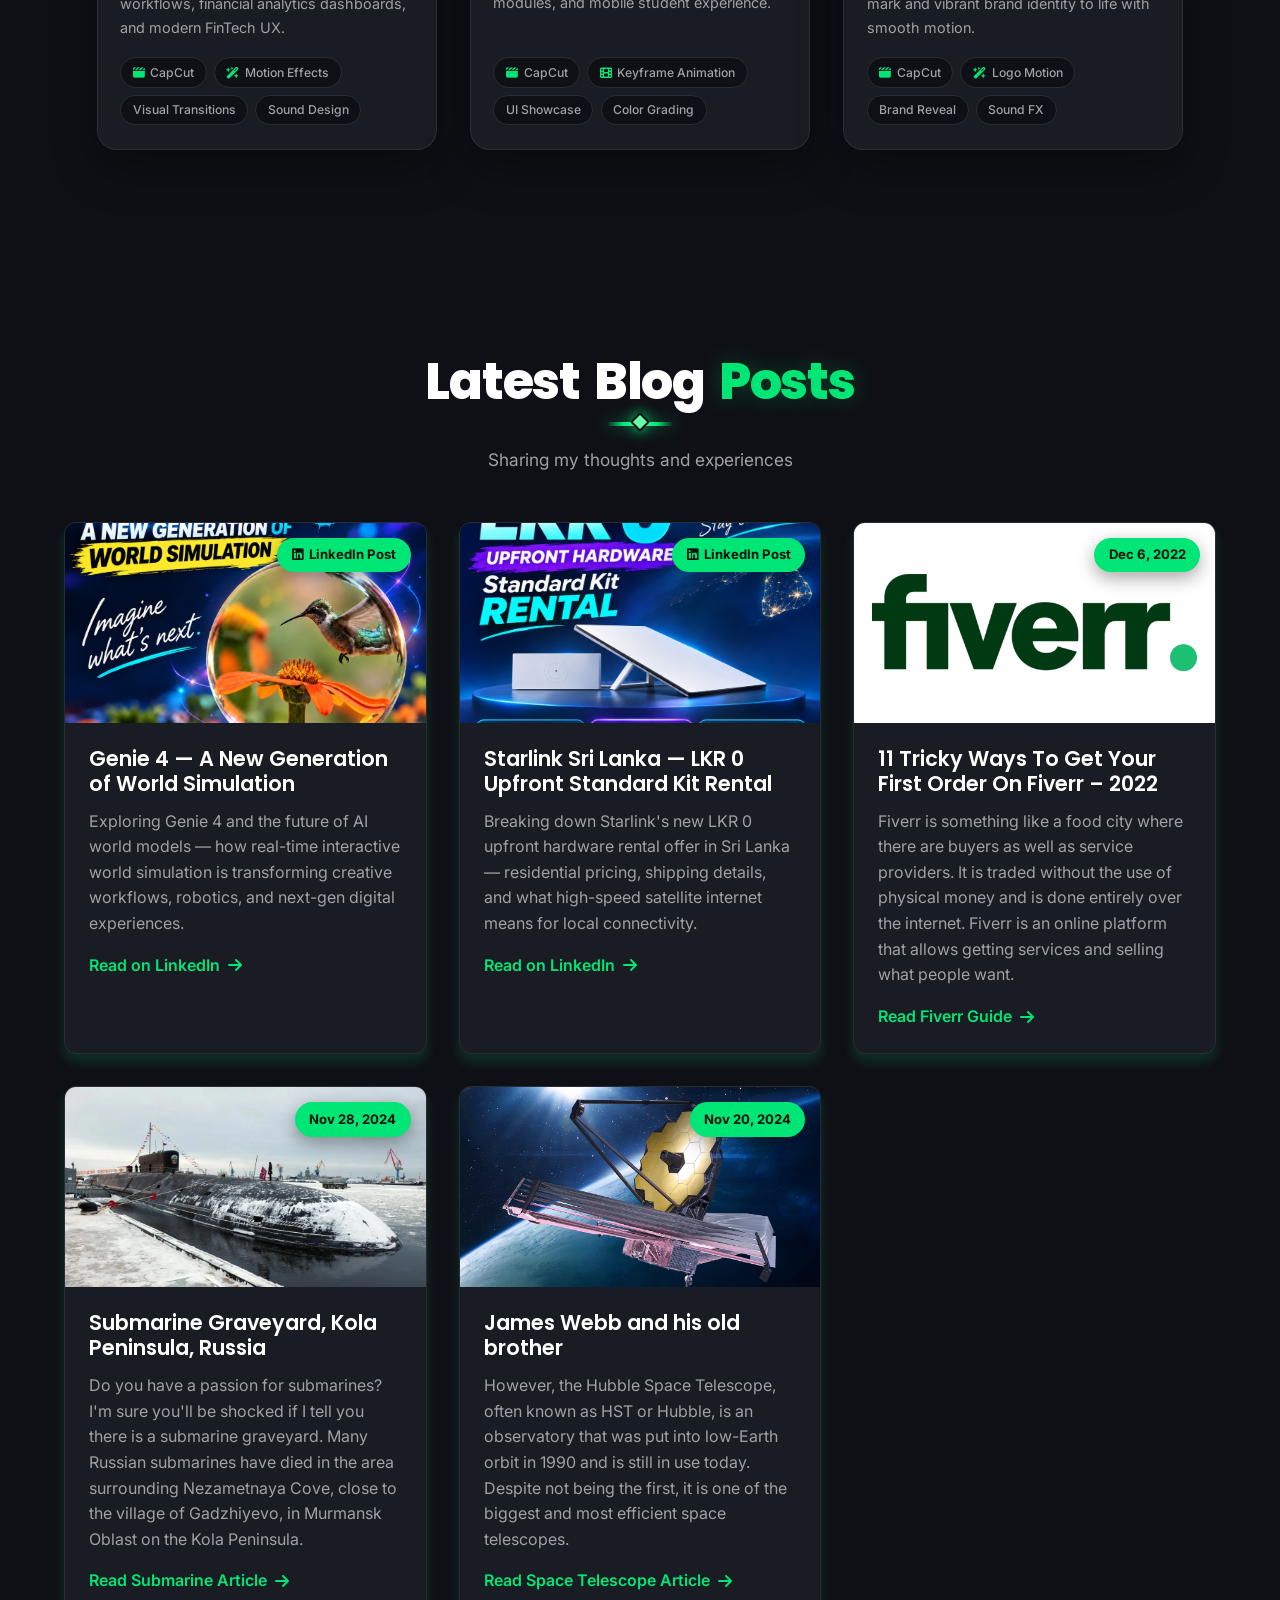
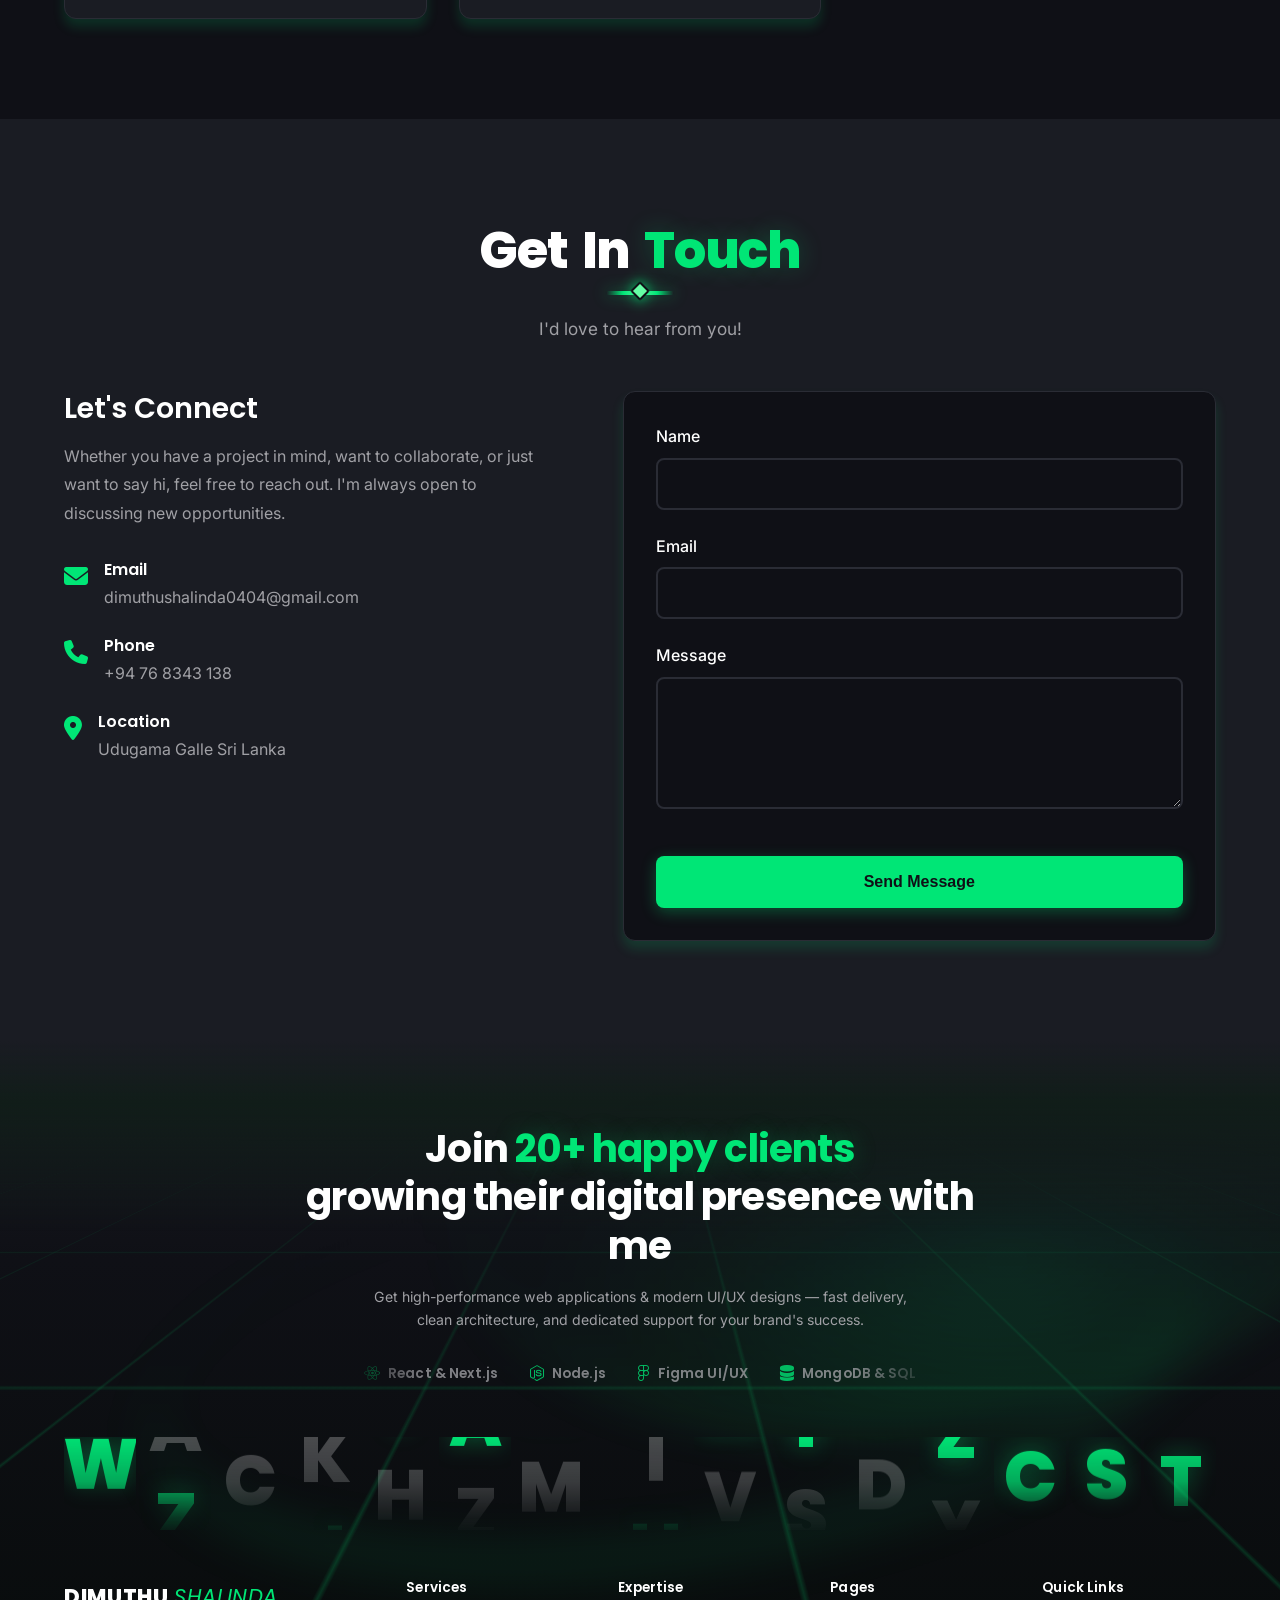
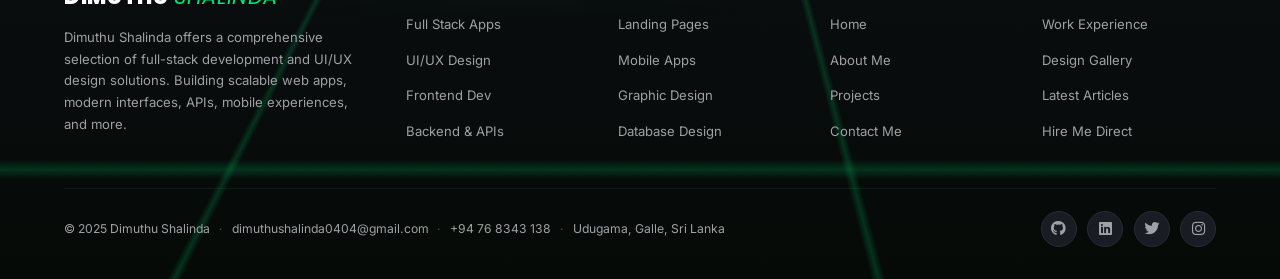
==== commit bac7b380: "fiex : add lazy loarde and google tag" ====
--- a/index.html
+++ b/index.html
@@ -2,12 +2,17 @@
 <html lang="en">
 
 <head>
-    <!-- Google tag (gtag.js) -->
-    <script async src="https://www.googletagmanager.com/gtm.js?id=GTM-PRXH3F9D"></script>
+    <!-- Google tag (gtag.js) - deferred until after load to protect FCP/LCP -->
     <script>
       window.dataLayer = window.dataLayer || [];
       function gtag(){dataLayer.push(arguments);}
       gtag('js', new Date());
+      window.addEventListener('load', function () {
+        var s = document.createElement('script');
+        s.async = true;
+        s.src = 'https://www.googletagmanager.com/gtm.js?id=GTM-PRXH3F9D';
+        document.head.appendChild(s);
+      });
     </script>
     <meta charset="UTF-8">
     <meta name="viewport" content="width=device-width, initial-scale=1.0">
@@ -932,7 +937,7 @@
                     <div class="film-featured-stage">
                         <span class="film-corner-bracket" aria-hidden="true"></span>
                         <div class="film-featured-frame">
-                            <img src="assets/images/camera-roll/1.png" alt="HNDIT SMART LAB" id="filmFeaturedImg">
+                            <img src="assets/images/camera-roll/1.png" alt="HNDIT SMART LAB" id="filmFeaturedImg" loading="lazy" decoding="async">
                             <div class="film-featured-meta">
                                 <span class="film-frame-code" id="filmFeaturedCode">FRAME 01A // AI E-LEARNING</span>
                                 <h4 id="filmFeaturedTitle">HNDIT SMART LAB</h4>
@@ -2132,7 +2137,7 @@
     <!-- Custom Cursor Glow Effect (Circle Ring Removed) -->
     <div class="cursor-glow" id="cursorGlow" aria-hidden="true"></div>
 
-    <script src="assets/js/main.js?v=19" defer></script>
+    <script src="assets/js/main.js?v=20" defer></script>
 </body>
 
 </html>
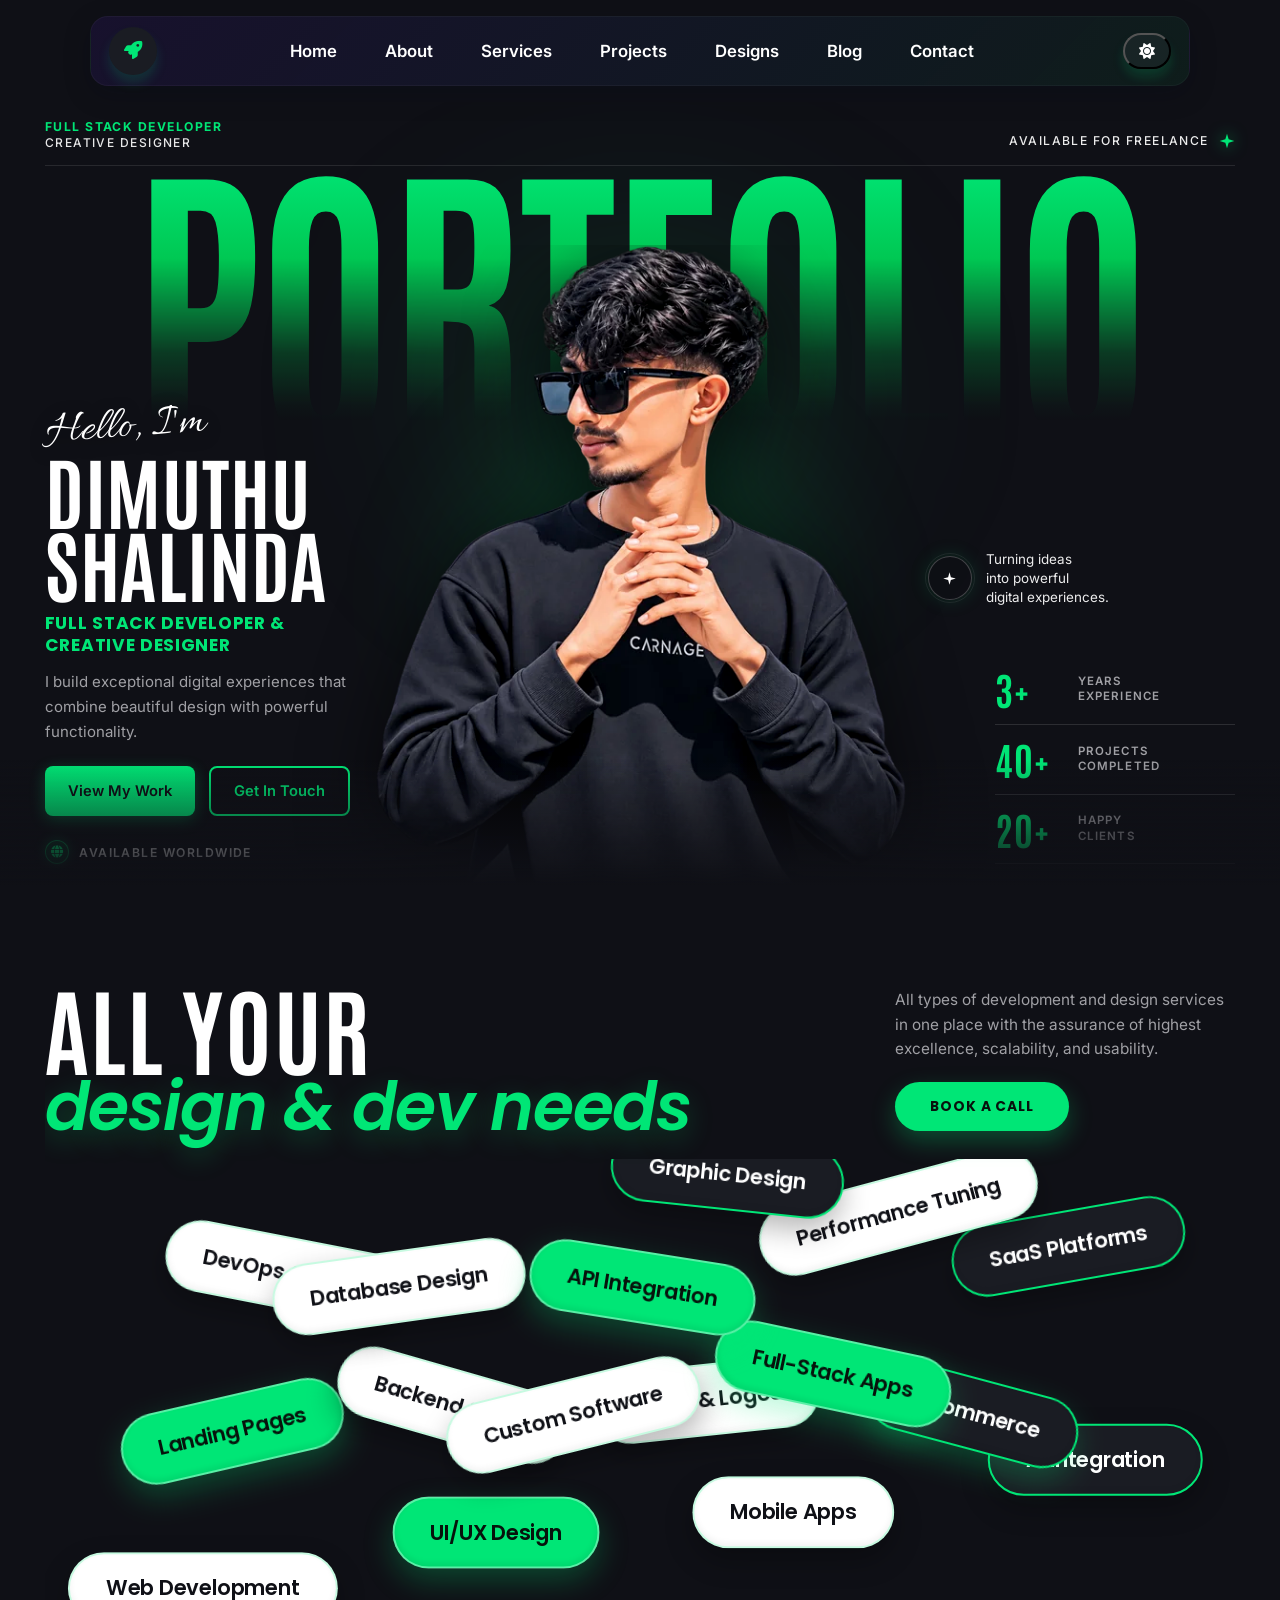
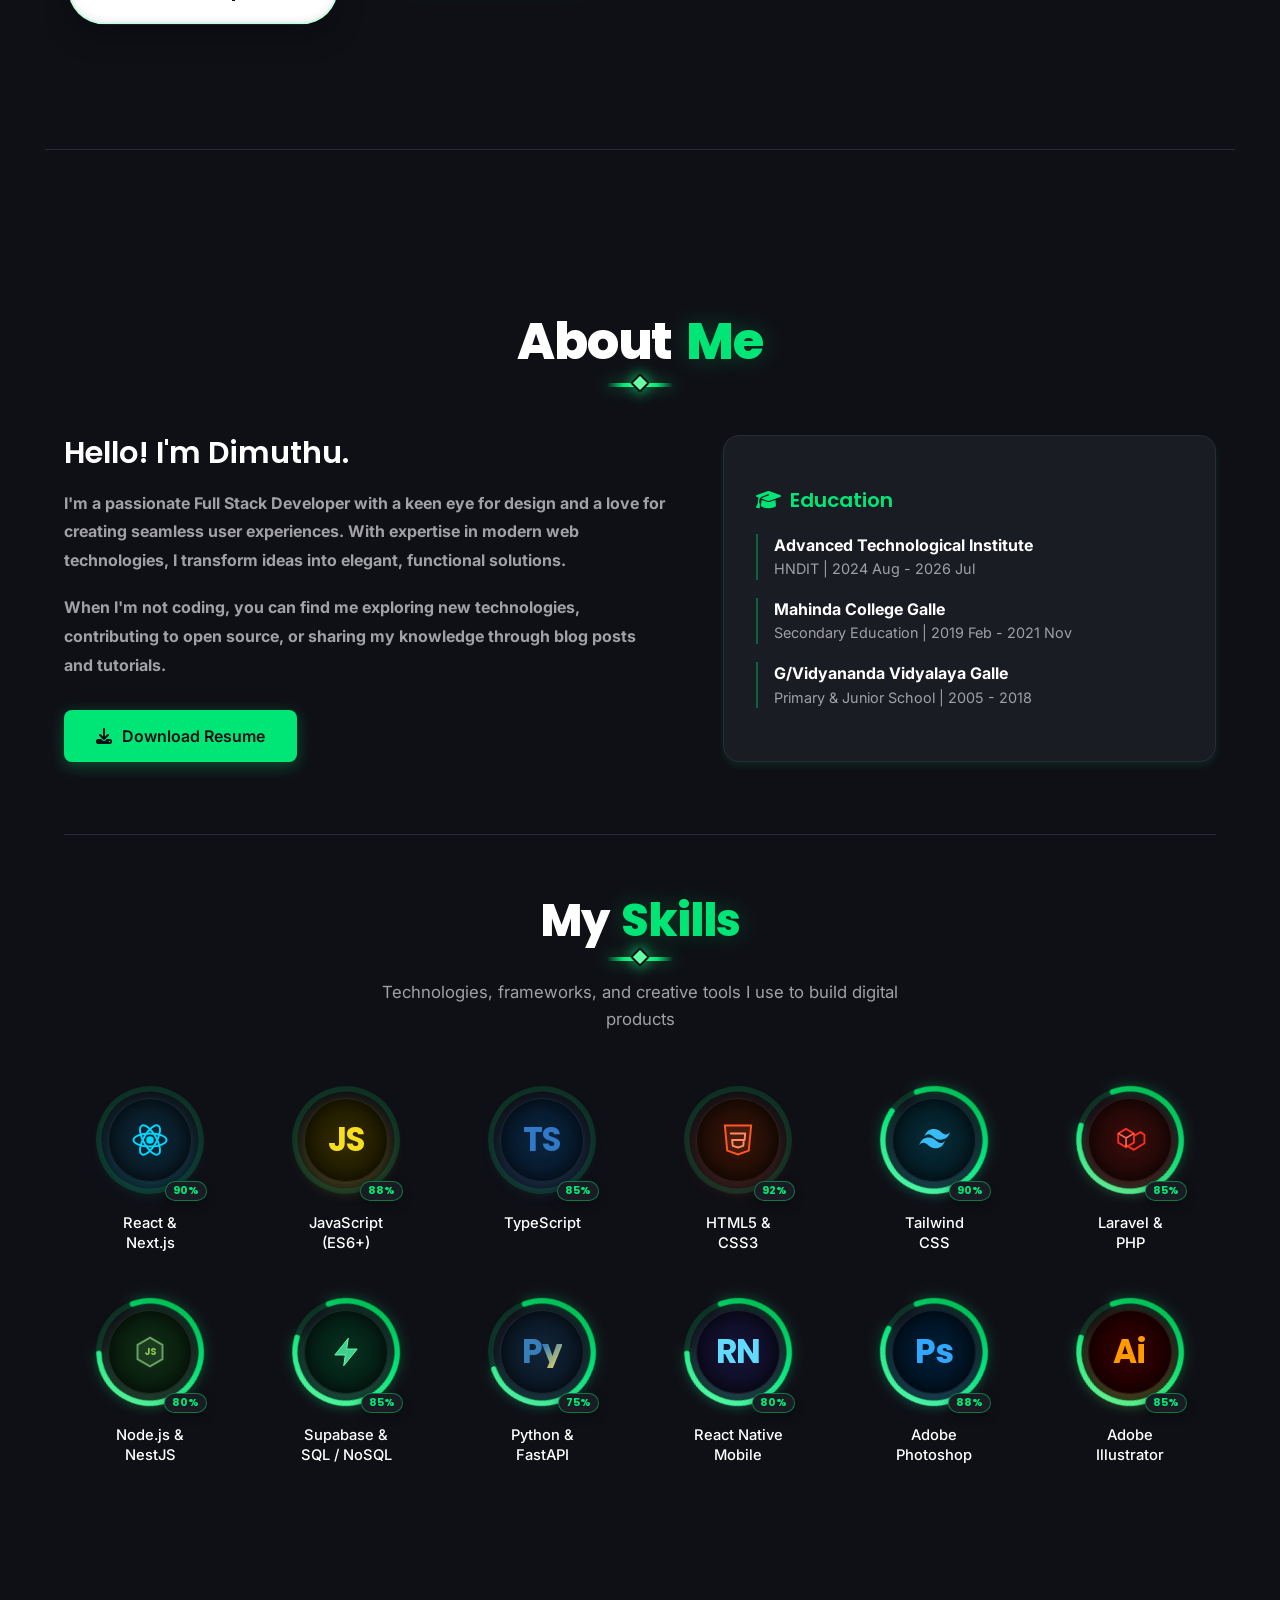
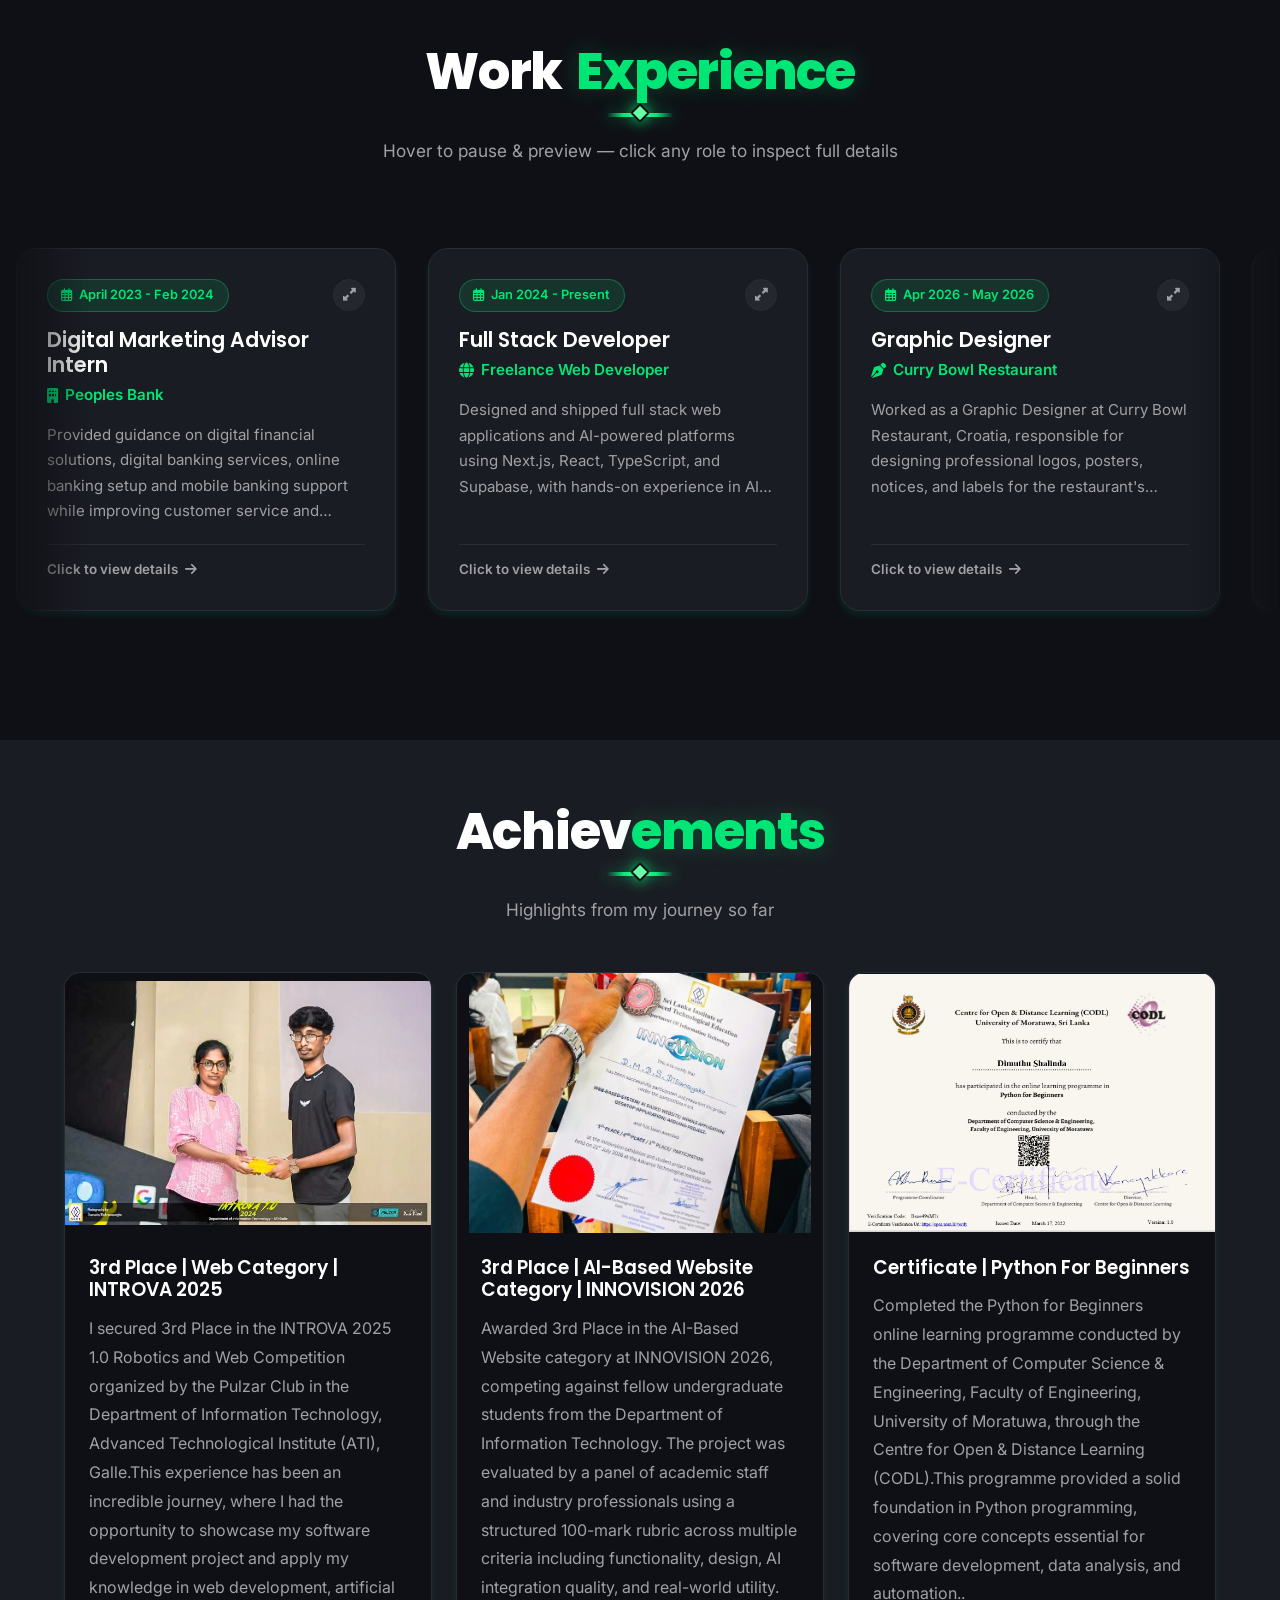
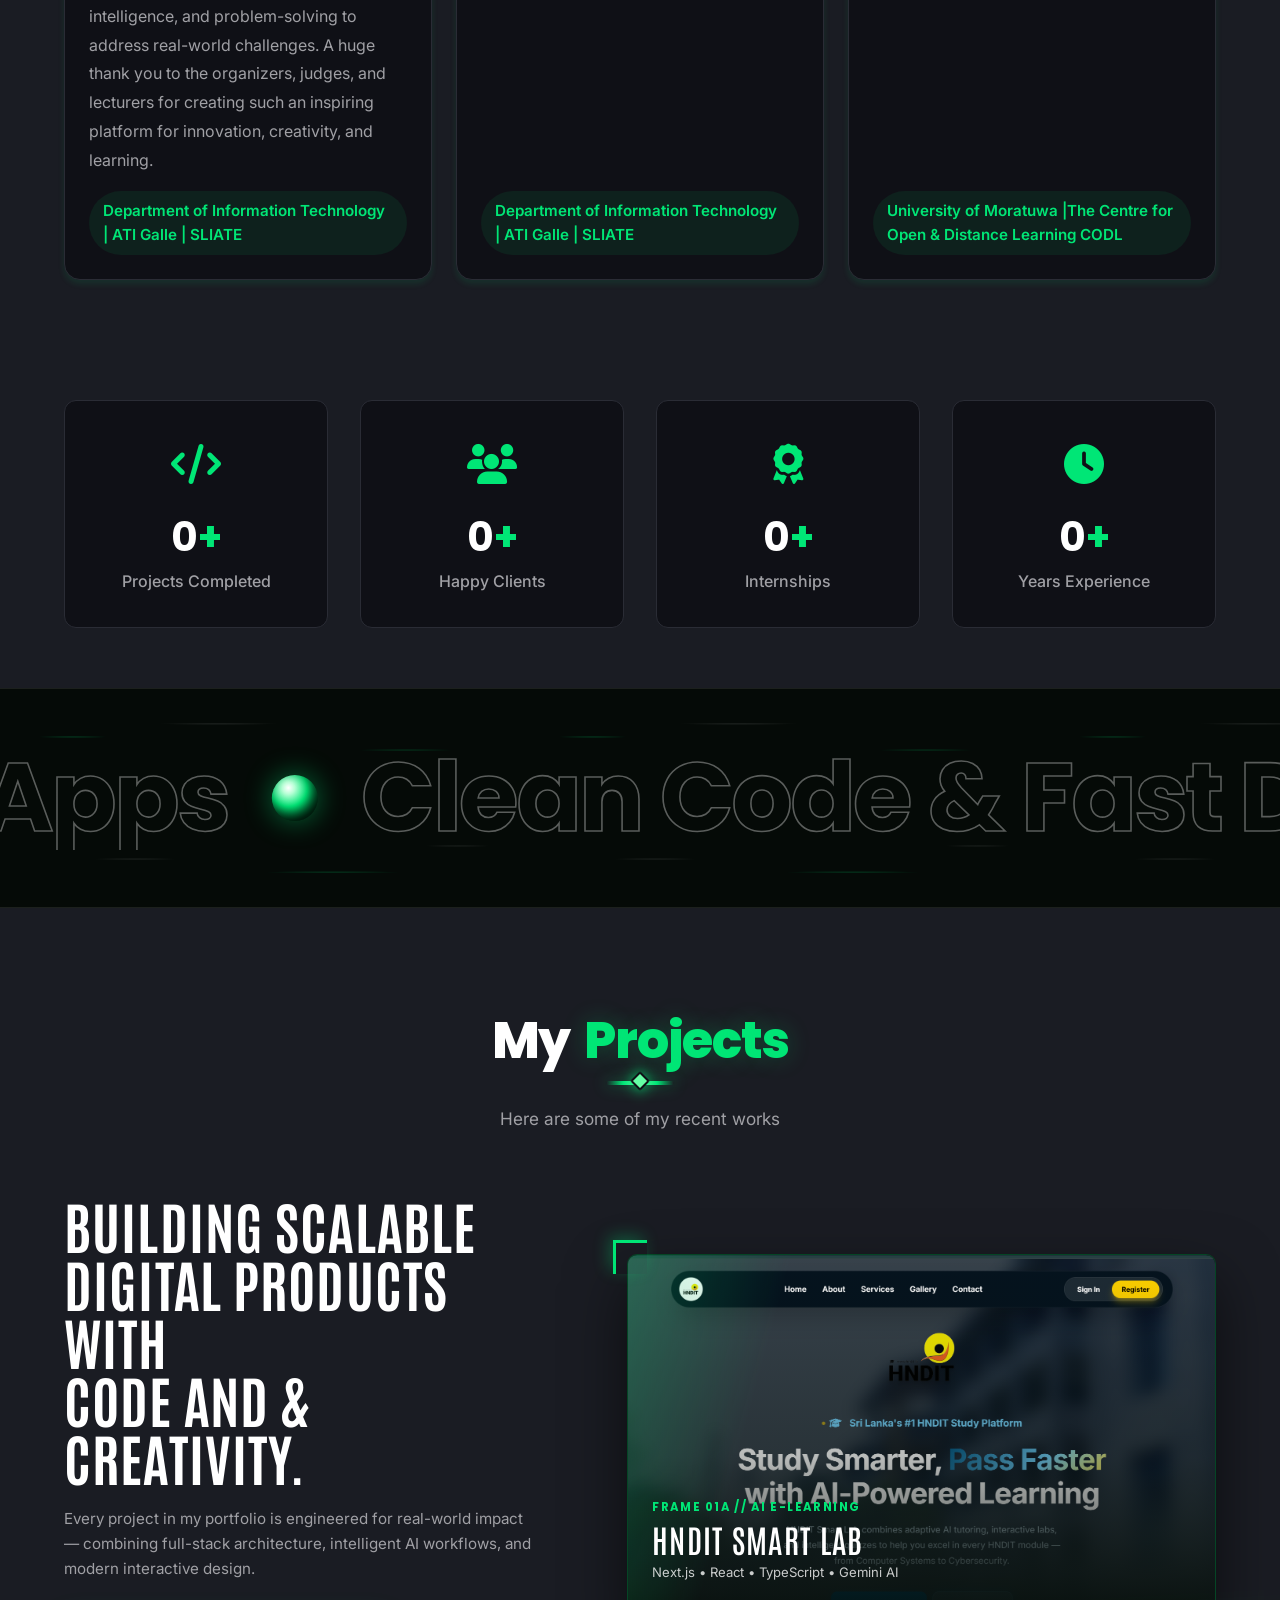
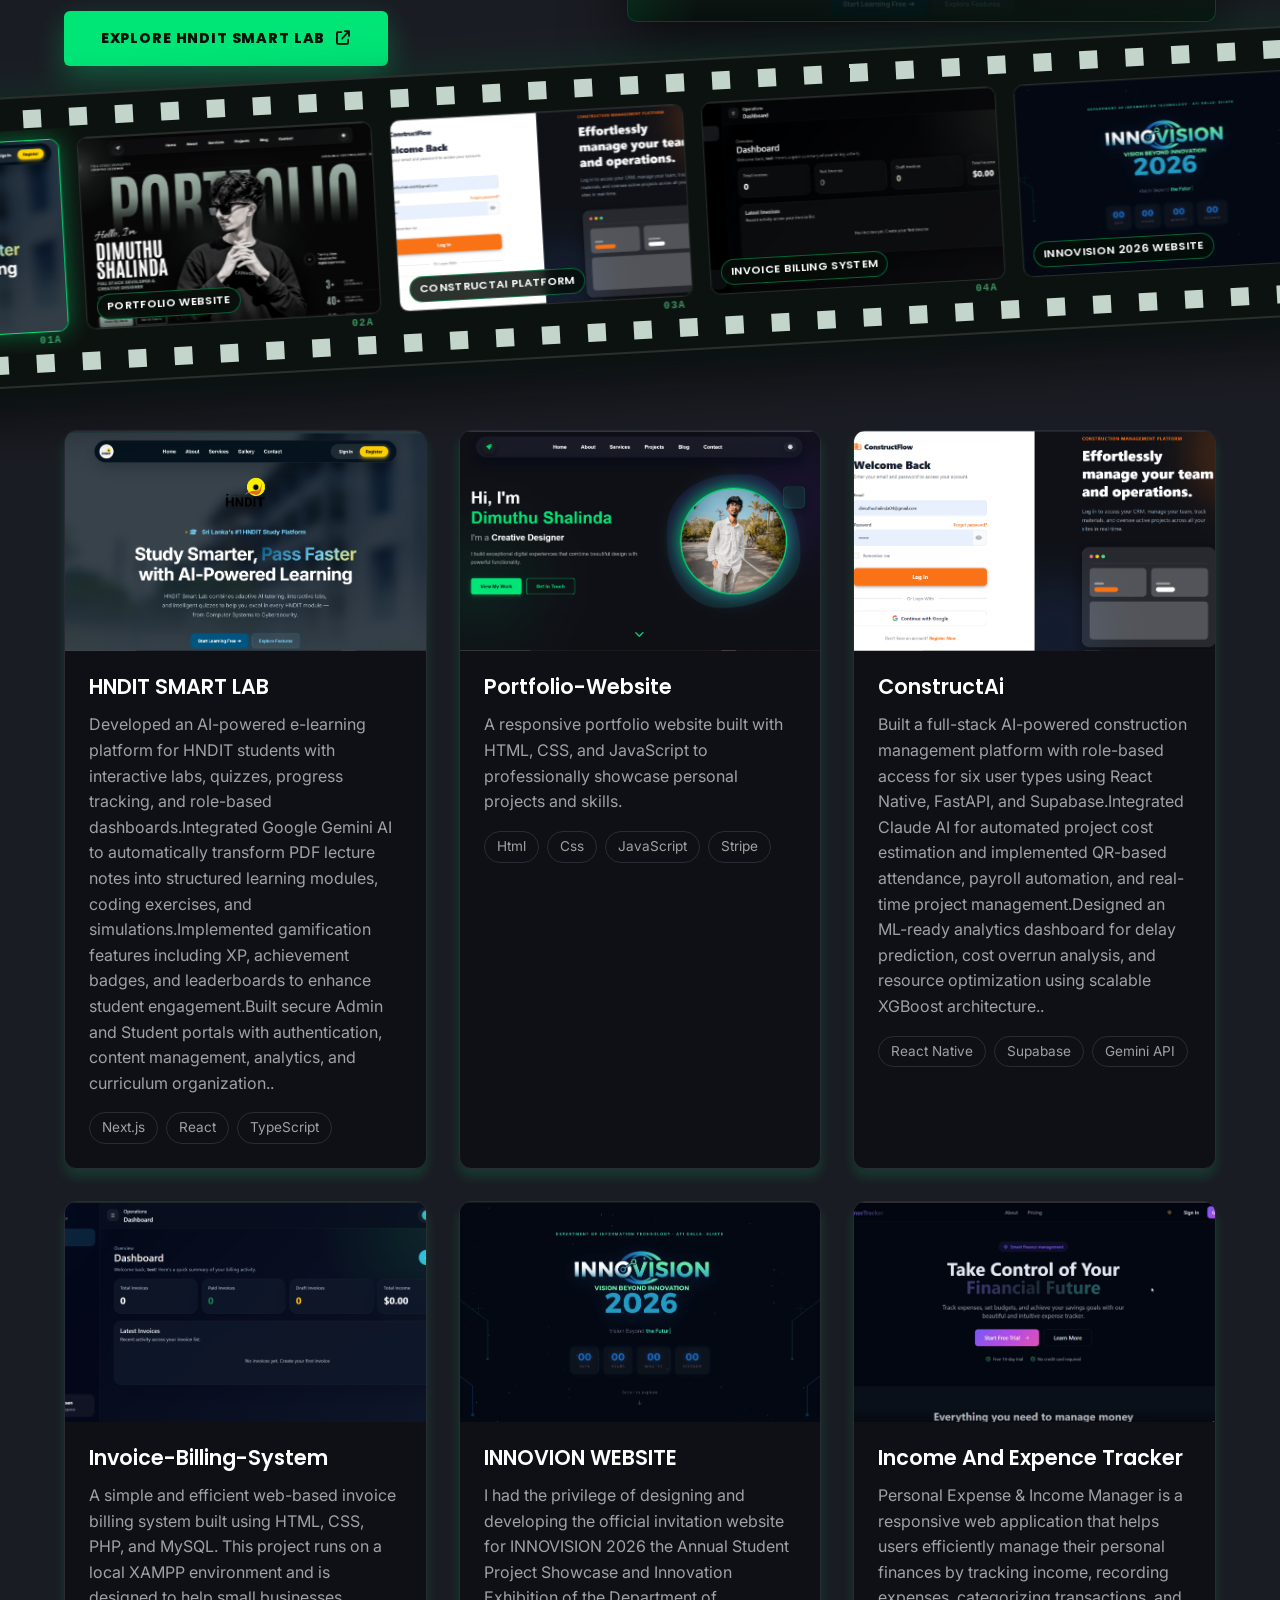
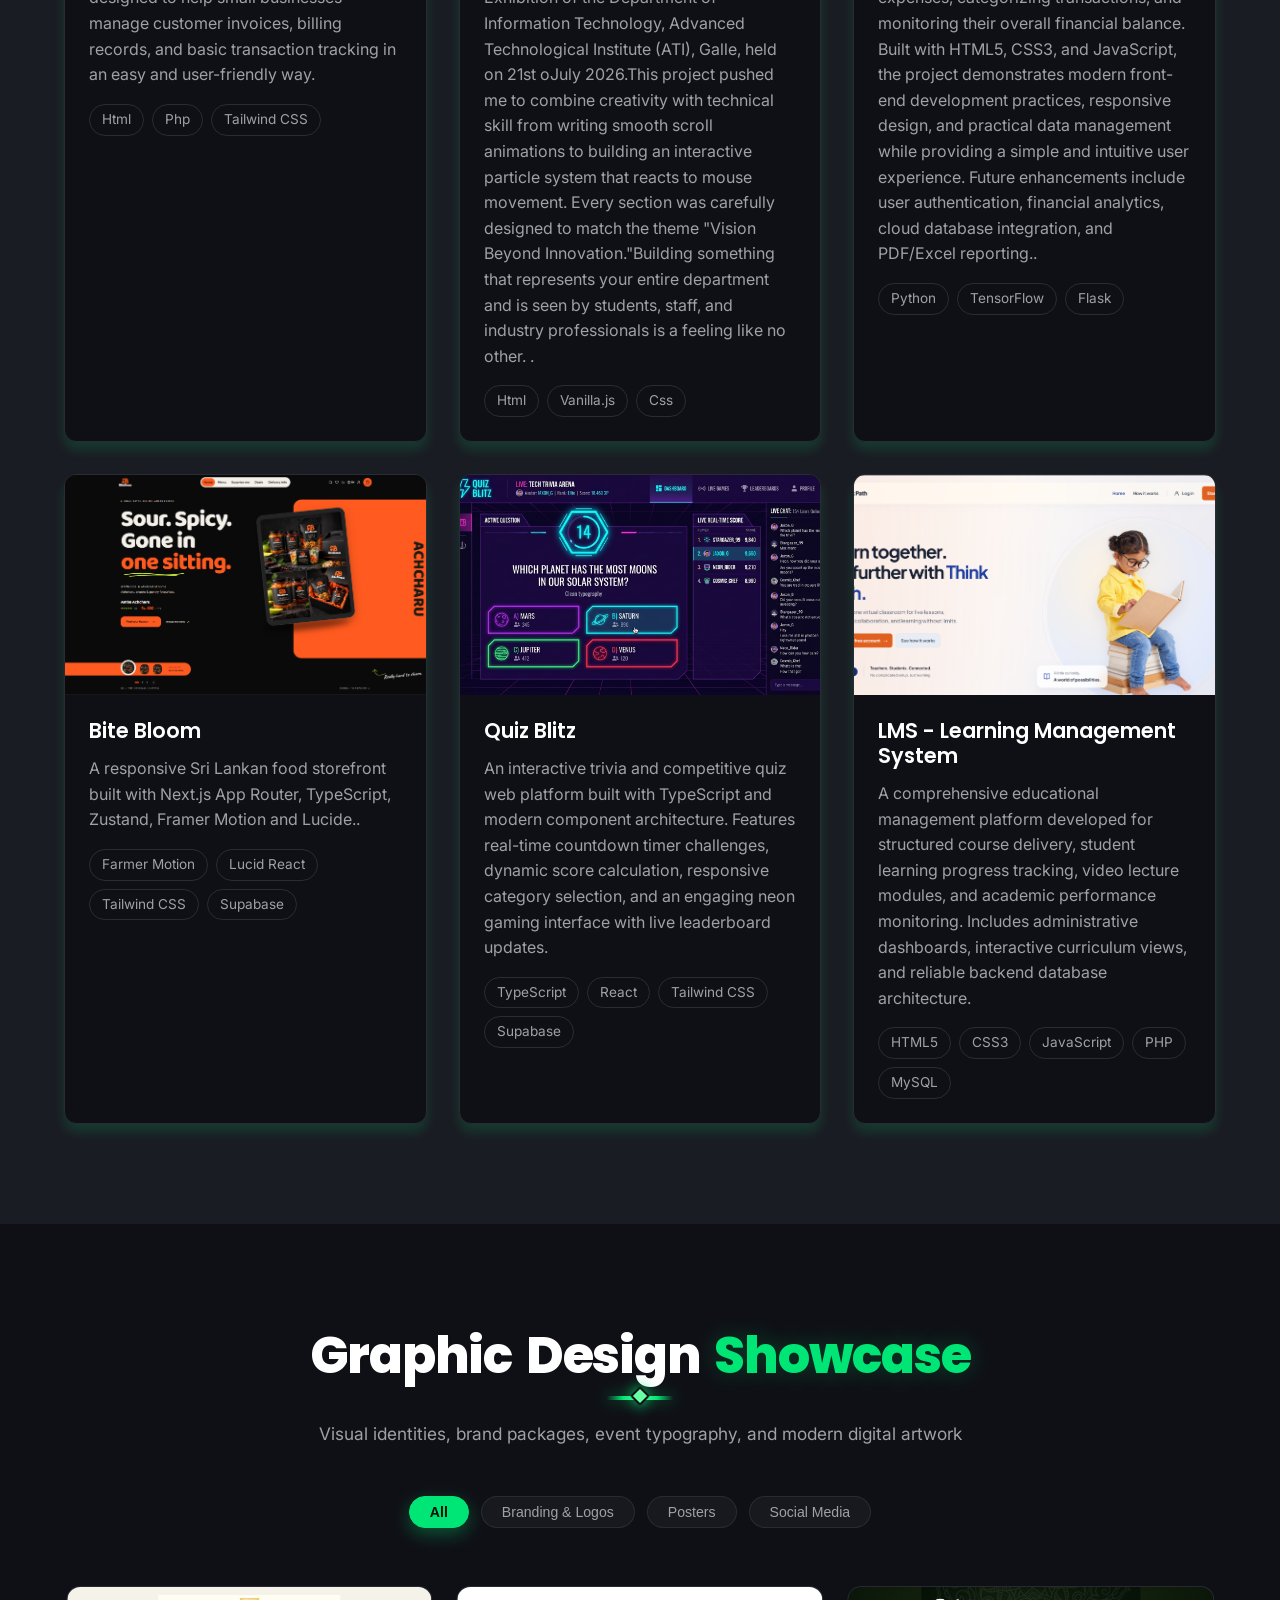
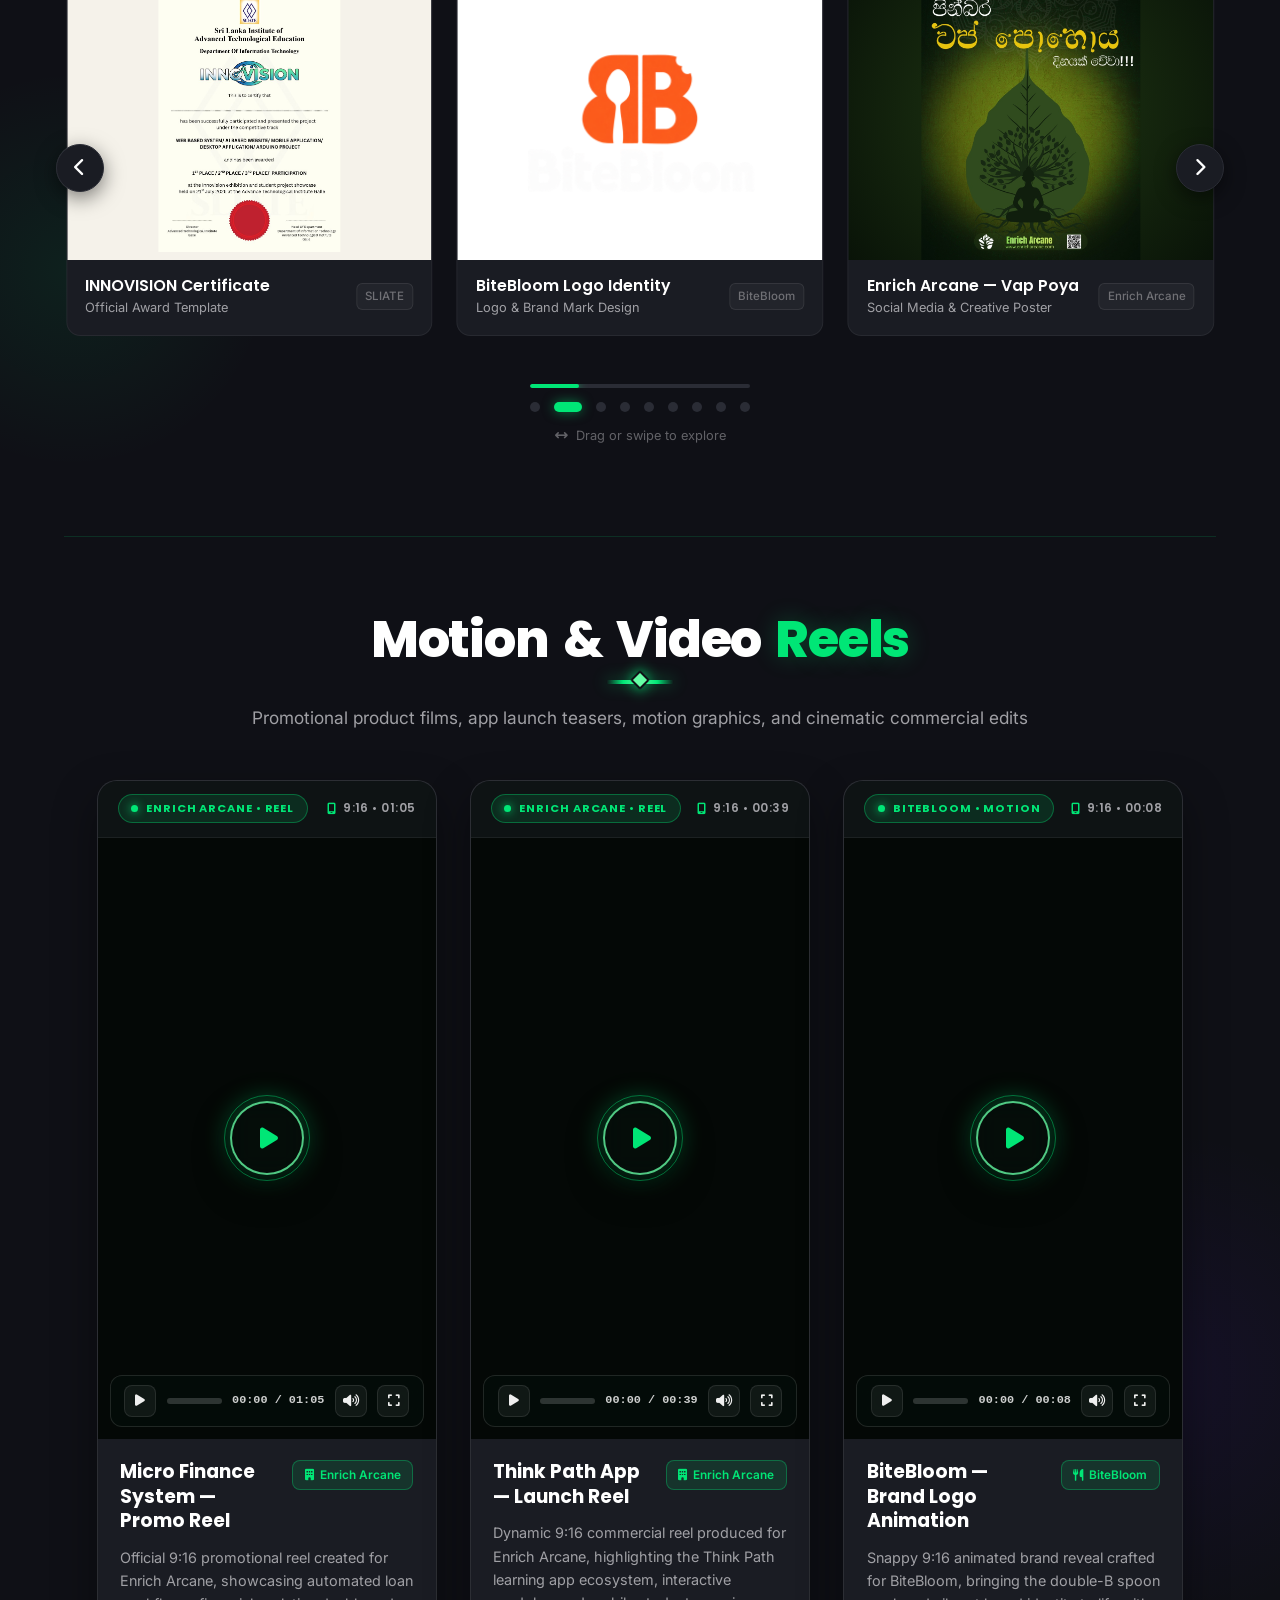
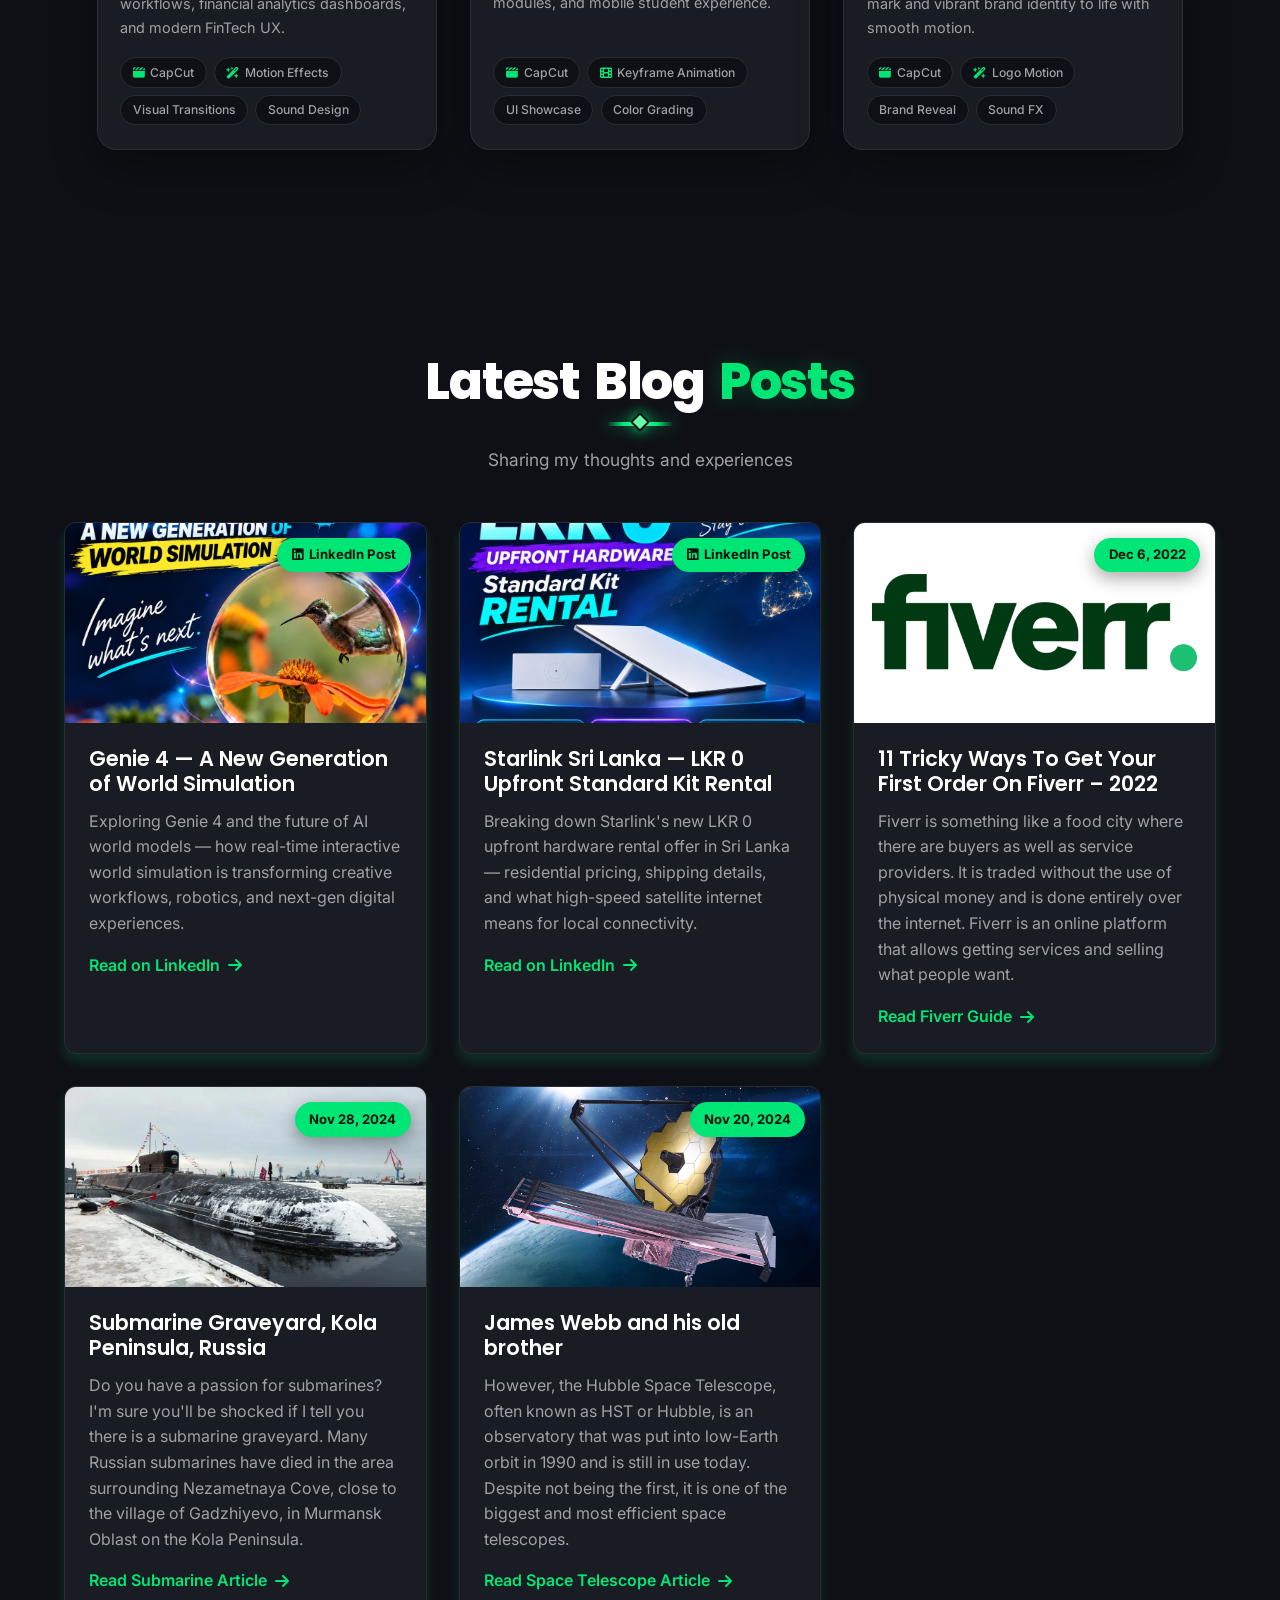
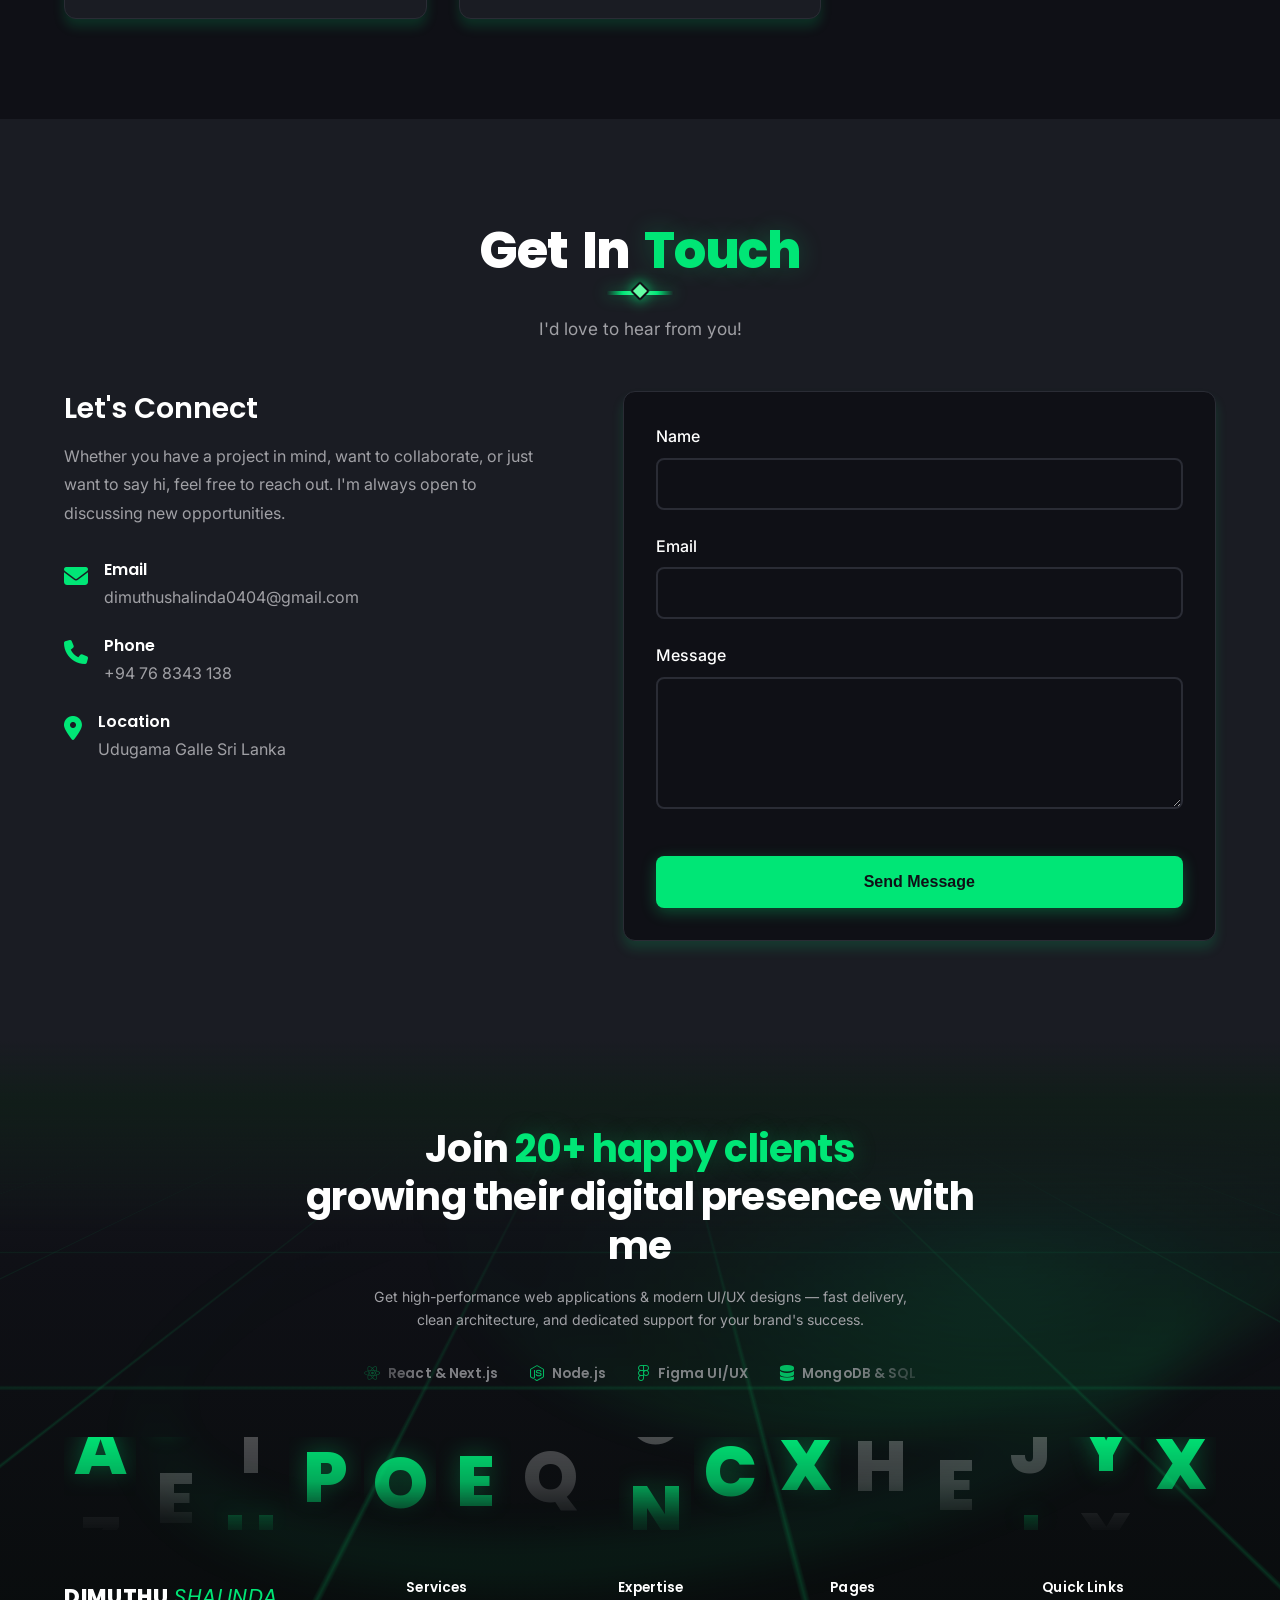
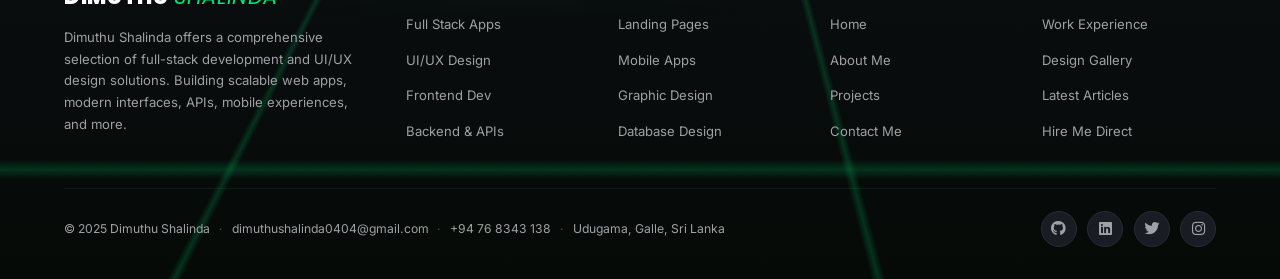
==== commit a4c83aa4: "Remove Forced Reflow and update CSS Minification" ====
--- a/index.html
+++ b/index.html
@@ -116,7 +116,7 @@
     <link rel="preload" as="image" href="assets/images/newhero.webp?v=1"
         imagesrcset="assets/images/newhero-mobile.webp?v=1 500w, assets/images/newhero.webp?v=1 680w"
         imagesizes="(max-width: 768px) 481px, 680px" fetchpriority="high">
-    <link rel="stylesheet" href="assets/css/style.css?v=36">
+    <link rel="stylesheet" href="assets/css/style.min.css?v=37">
     <link rel="stylesheet" href="https://cdnjs.cloudflare.com/ajax/libs/font-awesome/6.4.0/css/all.min.css"
         media="print" onload="this.media='all'">
     <noscript>
@@ -2137,7 +2137,7 @@
     <!-- Custom Cursor Glow Effect (Circle Ring Removed) -->
     <div class="cursor-glow" id="cursorGlow" aria-hidden="true"></div>
 
-    <script src="assets/js/main.js?v=20" defer></script>
+    <script src="assets/js/main.js?v=21" defer></script>
 </body>
 
 </html>
--- a/assets/css/style.min.css
+++ b/assets/css/style.min.css
@@ -0,0 +1 @@
+:root{--primary-color:#00e676;--primary-dark:#00b248;--primary-light:#66ffa6;--secondary-color:#651fff;--accent-color:#00e676;--bg-color:#0f1016;--bg-secondary:#1a1c23;--text-primary:#ffffff;--text-secondary:#a0a0a5;--text-light:#707075;--border-color:#2a2c35;--shadow-sm:0 4px 6px rgba(0,230,118,0.1);--shadow-md:0 8px 12px rgba(0,230,118,0.15);--shadow-lg:0 15px 25px rgba(0,230,118,0.2);--shadow-xl:0 25px 40px rgba(0,230,118,0.25);--font-primary:'Inter',sans-serif;--font-heading:'Poppins',sans-serif;--font-display:'Antonio','Bebas Neue',sans-serif;--font-script:'Allura',cursive;--section-padding:100px 0;--container-padding:0 24px;--transition-speed:0.3s}[data-theme="light"]{--bg-color:#ffffff;--bg-secondary:#f9fafb;--text-primary:#1f2937;--text-secondary:#6b7280;--text-light:#9ca3af;--border-color:#e5e7eb;--shadow-sm:0 1px 2px 0 rgba(0,0,0,0.05);--shadow-md:0 4px 6px -1px rgba(0,0,0,0.1);--shadow-lg:0 10px 15px -3px rgba(0,0,0,0.1);--shadow-xl:0 20px 25px -5px rgba(0,0,0,0.1)}*{margin:0;padding:0;box-sizing:border-box}html{scroll-behavior:smooth;font-size:16px}body{font-family:var(--font-primary);background-color:var(--bg-color);color:var(--text-primary);line-height:1.6;overflow-x:hidden;transition:background-color var(--transition-speed),color var(--transition-speed)}.container{max-width:1200px;margin:0 auto;padding:var(--container-padding)}h1,h2,h3,h4,h5,h6{font-family:var(--font-heading);font-weight:600;line-height:1.2}a{text-decoration:none;color:inherit;transition:all var(--transition-speed)}img{max-width:100%;height:auto;display:block}section{padding:var(--section-padding)}.navbar{position:relative;top:auto;left:auto;width:100%;background:transparent;backdrop-filter:none;box-shadow:none;z-index:1000;transition:all var(--transition-speed);border-bottom:none}[data-theme="light"] .navbar{background:transparent}.navbar.scrolled{box-shadow:none;background:transparent}[data-theme="light"] .navbar.scrolled{background:rgba(255,255,255,0.8)}.navbar .container{display:flex;justify-content:space-between;align-items:center;padding:1rem 20px}.logo a{font-size:1.5rem;font-weight:700;color:var(--primary-color);font-family:var(--font-heading)}.nav-links{display:flex;list-style:none;gap:2rem}.nav-link{color:var(--text-primary);font-weight:500;position:relative}.nav-link::after{content:'';position:absolute;bottom:-5px;left:0;width:0;height:2px;background:var(--primary-color);transition:width var(--transition-speed)}.nav-link:hover::after,.nav-link.active::after{width:100%}.theme-toggle{cursor:pointer;font-size:1.2rem;color:var(--text-primary);padding:0.5rem;margin-left:1rem;transition:all var(--transition-speed)}.theme-toggle:hover{color:var(--primary-color);transform:rotate(20deg)}.hamburger{display:none;flex-direction:column;cursor:pointer;gap:4px}.hamburger span{width:25px;height:3px;background:var(--text-primary);border-radius:2px;transition:all var(--transition-speed)}.hamburger.active span:nth-child(1){transform:rotate(45deg) translate(5px,5px)}.hamburger.active span:nth-child(2){opacity:0}.hamburger.active span:nth-child(3){transform:rotate(-45deg) translate(7px,-6px)}.nav-pill{margin:0 auto;max-width:1100px;width:calc(100% - 48px);display:flex;align-items:center;justify-content:space-between;gap:1rem;padding:10px 18px;background:linear-gradient(135deg,rgba(26,29,41,0.72),rgba(12,13,18,0.68));border-radius:18px;box-shadow:0 8px 26px rgba(2,6,23,0.25);border:1px solid rgba(255,255,255,0.035);position:relative;transition:transform 0.28s ease,box-shadow 0.28s ease,background 0.28s ease}[data-theme="light"] .nav-pill{background:linear-gradient(135deg,rgba(255,255,255,0.96),rgba(230,255,240,0.85));border:1px solid rgba(0,0,0,0.06);box-shadow:0 8px 20px rgba(2,6,23,0.04)}[data-theme="dark"] .nav-pill{background:linear-gradient(135deg,rgba(101,31,255,0.10),rgba(0,230,118,0.06));border:1px solid rgba(255,255,255,0.035)}.nav-pill:hover{transform:none;box-shadow:none}.nav-pill .left .brand{display:inline-flex;align-items:center;justify-content:center;width:48px;height:48px;border-radius:50%;background:var(--bg-secondary);color:var(--primary-color);font-size:1.15rem;box-shadow:var(--shadow-md)}.nav-pill .nav-links{display:flex;gap:1.75rem;list-style:none;align-items:center;padding:0 12px}.nav-pill .nav-link{color:var(--text-primary);font-weight:600;padding:8px 10px;border-radius:8px;font-size:1.05rem;transition:color 0.2s ease,transform 0.22s ease,text-shadow 0.22s ease}.nav-pill .nav-link::after{content:'';display:block;height:3px;width:0;background:linear-gradient(90deg,var(--primary-color),var(--primary-light));border-radius:3px;transition:width 0.28s ease;margin-top:6px}.nav-pill .nav-link:hover{color:var(--primary-color);transform:translateY(-3px) scale(1.02);text-shadow:0 6px 18px rgba(0,0,0,0.25)}.nav-pill .nav-link:hover::after{width:100%}.nav-pill .right .theme-toggle{padding:8px 14px;border-radius:999px;background:var(--bg-secondary);color:var(--text-primary);font-size:1rem;display:inline-flex;align-items:center;gap:8px;box-shadow:var(--shadow-md);cursor:pointer;transition:transform 0.18s ease,background 0.18s ease}[data-theme="dark"] .nav-pill .right .theme-toggle{background:rgba(255,255,255,0.04)}.nav-pill .right .theme-toggle:hover{transform:translateY(-2px) scale(1.02);background:linear-gradient(90deg,rgba(255,255,255,0.03),rgba(255,255,255,0.06))}@media (max-width:768px){.container{padding:0 1.15rem}.nav-pill .nav-links{position:absolute;top:calc(100% + 10px);left:0;right:0;width:auto;max-height:70vh;overflow-y:auto;background:rgba(10,18,13,0.96);border-radius:14px;display:flex;flex-direction:column;align-items:stretch;justify-content:flex-start;padding:10px 14px;gap:0.35rem;transition:opacity 0.26s ease,transform 0.26s ease;opacity:0;transform:translateY(-6px);pointer-events:none;z-index:1200;box-shadow:0 18px 40px rgba(0,0,0,0.55)}.nav-pill .nav-links.active{opacity:1;transform:translateY(0);pointer-events:auto}[data-theme="dark"] .nav-pill .nav-links{background:rgba(10,18,13,0.96);border:1px solid rgba(0,230,118,0.18);backdrop-filter:blur(16px) saturate(150%)}[data-theme="light"] .nav-pill .nav-links{background:rgba(255,255,255,0.98);border:1px solid rgba(0,178,72,0.18);backdrop-filter:blur(12px) saturate(130%)}.hamburger{display:flex}[data-theme="dark"] .nav-pill{background:linear-gradient(135deg,rgba(15,31,23,0.9),rgba(8,13,10,0.9));backdrop-filter:blur(12px) saturate(160%);border:1px solid rgba(0,230,118,0.14)}[data-theme="light"] .nav-pill{background:linear-gradient(135deg,rgba(255,255,255,0.96),rgba(230,255,240,0.94));backdrop-filter:blur(8px) saturate(120%);border:1px solid rgba(0,0,0,0.06)}}html,body{background-color:var(--bg-color) !important;overflow-x:hidden;max-width:100vw}@media (max-width:768px){.navbar .container{padding:0.65rem 0.9rem !important;position:relative}.nav-pill{width:100%;max-width:100%;margin:0;padding:8px 62px 8px 12px;box-shadow:0 8px 22px rgba(2,6,23,0.35);border-radius:14px;border:1px solid rgba(255,255,255,0.06);backdrop-filter:blur(10px) saturate(140%)}.nav-pill .left .brand{width:42px;height:42px;font-size:1.05rem}.hamburger{position:absolute;right:26px;top:50%;transform:translateY(-50%);z-index:1101}.nav-pill .right .theme-toggle{position:absolute;right:58px;top:50%;transform:translateY(-50%);margin-left:0;z-index:1101;width:40px;height:40px;padding:0;background:rgba(255,255,255,0.04);box-shadow:0 6px 18px rgba(2,6,23,0.18);border-radius:999px;display:inline-flex;align-items:center;justify-content:center;font-size:1rem}.nav-pill .nav-link{background:transparent;padding:10px 12px;border-radius:8px;font-size:0.98rem}[data-theme="dark"] .nav-pill .right .theme-toggle{background:rgba(255,255,255,0.04);color:var(--text-primary);box-shadow:0 8px 22px rgba(0,0,0,0.45)}[data-theme="light"] .nav-pill .right .theme-toggle{background:rgba(255,255,255,0.95);color:var(--text-primary);box-shadow:0 6px 16px rgba(2,6,23,0.06)}.nav-pill .right .theme-toggle i{font-size:1.1rem}}.navbar.scrolled .nav-pill{backdrop-filter:blur(8px) saturate(120%);background:rgba(255,255,255,0.06);border:1px solid rgba(255,255,255,0.06);box-shadow:0 8px 30px rgba(2,6,23,0.25)}[data-theme="light"] .navbar.scrolled .nav-pill{background:rgba(255,255,255,0.6);border:1px solid rgba(255,255,255,0.4);box-shadow:0 6px 20px rgba(2,6,23,0.06)}[data-theme="dark"] .navbar.scrolled .nav-pill{background:rgba(15,16,22,0.6);border:1px solid rgba(255,255,255,0.06);box-shadow:0 8px 28px rgba(2,6,23,0.35)}.hero{min-height:auto;display:flex;flex-direction:column;justify-content:flex-start;position:relative;background-color:var(--bg-color);padding:0.75rem 0 0;overflow:hidden;--hero-img-offset-x:0%}.hero::before{content:'';position:absolute;top:8%;left:50%;transform:translateX(-50%);width:760px;height:460px;background:radial-gradient(circle,rgba(0,230,118,0.14) 0%,rgba(0,178,72,0.04) 45%,transparent 72%);border-radius:50%;filter:blur(70px);z-index:0;pointer-events:none}.hero::after{content:'';position:absolute;bottom:0;left:0;width:100%;height:140px;background:linear-gradient(to top,var(--bg-color) 10%,transparent 100%);z-index:3;pointer-events:none}.hero-wrapper{max-width:1360px;width:100%;margin:0 auto;padding:0 clamp(1.25rem,3.5vw,3rem);position:relative;z-index:2;display:flex;flex-direction:column;flex:1}.hero-top-bar{display:flex;align-items:flex-end;justify-content:space-between;padding:0.35rem 0 0.9rem;border-bottom:1px solid rgba(255,255,255,0.1);margin-bottom:0.25rem;animation:heroFadeDown 0.8s ease-out both}[data-theme="light"] .hero-top-bar{border-bottom-color:rgba(0,0,0,0.12)}.hero-top-role{display:flex;flex-direction:column;gap:2px;line-height:1.2}.top-role-primary{font-family:var(--font-primary);font-size:0.76rem;font-weight:700;letter-spacing:0.12em;text-transform:uppercase;color:var(--primary-color)}.top-role-secondary{font-family:var(--font-primary);font-size:0.75rem;font-weight:500;letter-spacing:0.12em;text-transform:uppercase;color:var(--text-primary);opacity:0.9}.hero-top-status{display:inline-flex;align-items:center;gap:0.65rem}.status-label{font-family:var(--font-primary);font-size:0.76rem;font-weight:500;letter-spacing:0.12em;text-transform:uppercase;color:var(--text-primary);opacity:0.92}.status-sparkle{display:inline-flex;align-items:center;justify-content:center;color:var(--primary-color);filter:drop-shadow(0 0 8px rgba(0,230,118,0.65));animation:sparklePulse 3s ease-in-out infinite}.hero-stage{position:relative;flex:0 0 auto;display:flex;flex-direction:column;justify-content:flex-end;min-height:clamp(540px,54vw,780px);padding-bottom:2.25rem}.hero-bg-word{position:absolute;top:-0.04em;left:50%;transform:translateX(-50%) scaleY(1.12);transform-origin:top center;width:100%;text-align:center;font-family:var(--font-display);font-weight:700;font-size:clamp(4.6rem,21.8vw,19.4rem);line-height:0.84;letter-spacing:-0.015em;text-transform:uppercase;white-space:nowrap;user-select:none;pointer-events:none;z-index:1;background:linear-gradient( 180deg,var(--primary-color) 0%,#00c853 38%,rgba(0,178,72,0.26) 74%,rgba(0,178,72,0.03) 94%,transparent 100% );-webkit-background-clip:text;background-clip:text;color:transparent;animation:heroWordReveal 1s cubic-bezier(0.16,1,0.3,1) both}[data-theme="light"] .hero-bg-word{background:linear-gradient( 180deg,var(--primary-color) 0%,var(--primary-dark) 46%,rgba(0,178,72,0.22) 78%,rgba(0,178,72,0.02) 96%,transparent 100% );-webkit-background-clip:text;background-clip:text;color:transparent}.hero-person-wrap{position:absolute;bottom:-2.25rem;left:50%;transform:translateX(-50%);width:clamp(440px,56vw,760px);height:clamp(460px,54vw,760px);display:flex;align-items:flex-end;justify-content:center;z-index:2;pointer-events:none;-webkit-mask-image:linear-gradient(to bottom,#000 74%,rgba(0,0,0,0.65) 89%,transparent 99%);mask-image:linear-gradient(to bottom,#000 74%,rgba(0,0,0,0.65) 89%,transparent 99%);animation:heroPhotoRise 1.05s cubic-bezier(0.16,1,0.3,1) 0.12s both}.hero-person-glow{position:absolute;bottom:15%;left:50%;transform:translateX(-50%);width:68%;height:68%;background:radial-gradient(circle,rgba(0,230,118,0.22) 0%,rgba(0,178,72,0.05) 55%,transparent 72%);filter:blur(45px);z-index:0}.hero-cutout-photo{position:relative;z-index:1;width:100%;height:100%;max-width:none;object-fit:contain;object-position:center bottom;transform:translateX(var(--hero-img-offset-x));filter:drop-shadow(0 18px 38px rgba(0,0,0,0.65)) contrast(1.03)}[data-theme="light"] .hero-cutout-photo{filter:drop-shadow(0 16px 32px rgba(0,178,72,0.18)) contrast(1.02)}.hero-content{position:relative;z-index:4;width:100%;display:grid;grid-template-columns:minmax(280px,1.08fr) minmax(240px,1.15fr) minmax(230px,0.85fr);align-items:end;gap:1.5rem;margin-top:auto;padding-top:clamp(9rem,19vw,15.5rem)}.hero-left-block{display:flex;flex-direction:column;align-items:flex-start;text-align:left;animation:fadeInUp 0.9s cubic-bezier(0.16,1,0.3,1) 0.18s both}.hero-greeting{font-family:var(--font-script);font-size:clamp(2.35rem,3.6vw,3.35rem);font-weight:400;color:var(--text-primary);line-height:0.9;margin-bottom:-0.15rem;margin-left:0.15rem;transform:rotate(-4deg);transform-origin:left bottom;text-shadow:0 4px 18px rgba(0,0,0,0.45)}[data-theme="light"] .hero-greeting{text-shadow:none}.hero-title{font-family:var(--font-display);font-size:clamp(3.4rem,6.2vw,5.6rem);font-weight:700;line-height:0.92;letter-spacing:0.01em;text-transform:uppercase;color:var(--text-primary);margin-bottom:0.85rem;display:flex;flex-direction:column}.hero-name-line{display:block}.hero-subtitle{font-family:var(--font-heading);font-size:clamp(0.95rem,1.35vw,1.2rem);font-weight:700;line-height:1.28;letter-spacing:0.04em;text-transform:uppercase;color:var(--primary-color);margin-bottom:0.9rem}.hero-description{font-family:var(--font-primary);font-size:0.94rem;line-height:1.65;color:var(--text-secondary);max-width:340px;margin:0 0 1.35rem}.hero-buttons{display:flex;gap:0.85rem;justify-content:flex-start;flex-wrap:wrap;margin-bottom:1.4rem;position:relative;z-index:10}.hero-buttons .btn{padding:0.72rem 1.45rem;font-size:0.92rem;border-radius:8px}.hero-worldwide{display:inline-flex;align-items:center;gap:0.65rem;margin-top:0.15rem}.worldwide-icon{width:24px;height:24px;border-radius:50%;background:rgba(0,230,118,0.15);border:1px solid rgba(0,230,118,0.45);color:var(--primary-color);display:inline-flex;align-items:center;justify-content:center;font-size:0.78rem;box-shadow:0 0 12px rgba(0,230,118,0.25)}.worldwide-text{font-family:var(--font-primary);font-size:0.76rem;font-weight:600;letter-spacing:0.12em;text-transform:uppercase;color:var(--text-primary);opacity:0.9}.hero-right-block{display:flex;flex-direction:column;justify-content:space-between;align-items:flex-end;gap:2.5rem;animation:fadeInUp 0.9s cubic-bezier(0.16,1,0.3,1) 0.28s both}.hero-tagline-card{display:flex;align-items:center;gap:0.9rem;align-self:flex-start;margin-left:0.5rem;margin-bottom:0.5rem}.sparkle-badge{width:44px;height:44px;flex-shrink:0;border-radius:50%;border:1px solid rgba(255,255,255,0.22);background:rgba(15,16,22,0.45);backdrop-filter:blur(6px);display:inline-flex;align-items:center;justify-content:center;color:var(--text-primary);box-shadow:0 0 20px rgba(0,230,118,0.15);position:relative}.sparkle-badge::before{content:'';position:absolute;inset:-4px;border-radius:50%;border:1px solid rgba(255,255,255,0.07);pointer-events:none}[data-theme="light"] .sparkle-badge{border-color:rgba(0,178,72,0.35);background:rgba(255,255,255,0.8);color:var(--primary-dark)}.hero-tagline-text{font-family:var(--font-primary);font-size:0.84rem;line-height:1.42;color:var(--text-primary);opacity:0.92;margin:0;text-align:left}.hero-stats{width:100%;max-width:240px;display:flex;flex-direction:column}.hero-stat-item{display:flex;align-items:center;justify-content:flex-start;gap:1.15rem;padding:0.95rem 0;border-bottom:1px solid rgba(255,255,255,0.12)}[data-theme="light"] .hero-stat-item{border-bottom-color:rgba(0,0,0,0.12)}.hero-stat-num{font-family:var(--font-display);font-size:clamp(2.1rem,3vw,2.75rem);font-weight:700;line-height:1;color:var(--primary-color);min-width:64px;letter-spacing:0.02em}.hero-stat-label{font-family:var(--font-primary);font-size:0.72rem;font-weight:600;line-height:1.35;letter-spacing:0.1em;text-transform:uppercase;color:var(--text-secondary);text-align:left}@keyframes heroWordReveal{from{opacity:0;transform:translateX(-50%) scaleY(1.02) translateY(24px)}to{opacity:1;transform:translateX(-50%) scaleY(1.12) translateY(0)}}@keyframes heroPhotoRise{from{opacity:0;transform:translateX(-50%) translateY(36px)}to{opacity:1;transform:translateX(-50%) translateY(0)}}@keyframes heroFadeDown{from{opacity:0;transform:translateY(-14px)}to{opacity:1;transform:translateY(0)}}@keyframes sparklePulse{0%,100%{transform:scale(1);opacity:0.85}50%{transform:scale(1.18);opacity:1}}.btn{display:inline-flex;align-items:center;justify-content:center;padding:0.875rem 2rem;border-radius:8px;font-weight:600;text-align:center;cursor:pointer;border:none;transition:all var(--transition-speed);font-size:1rem;text-decoration:none;line-height:1.5}.btn-primary{background:var(--primary-color) !important;color:var(--bg-color) !important;box-shadow:0 4px 15px rgba(0,230,118,0.3)}.btn-primary:hover{background:var(--primary-light) !important;transform:translateY(-2px);box-shadow:0 8px 25px rgba(0,230,118,0.5)}.btn-secondary{background:transparent !important;color:var(--primary-color) !important;border:2px solid var(--primary-color) !important}.btn-secondary:hover{background:var(--primary-color) !important;color:var(--bg-color) !important;box-shadow:0 4px 15px rgba(0,230,118,0.3)}.stats{background:var(--bg-secondary);padding:60px 0}.stats-grid{display:grid;grid-template-columns:repeat(auto-fit,minmax(220px,1fr));gap:2rem}.stat-card{background:var(--bg-color);padding:2rem;border-radius:12px;text-align:center;border:1px solid var(--border-color);transition:all var(--transition-speed);position:relative;overflow:hidden}.stat-card::before{content:'';position:absolute;top:0;left:-100%;width:100%;height:100%;background:linear-gradient(90deg,transparent,rgba(0,230,118,0.1),transparent);transition:left 0.5s}.stat-card:hover::before{left:100%}.stat-card:hover{transform:translateY(-5px);box-shadow:0 10px 30px rgba(0,230,118,0.2);border-color:var(--primary-color)}.stat-icon{font-size:2.5rem;color:var(--primary-color);margin-bottom:1rem}.stat-number{font-size:2.5rem;font-weight:700;color:var(--text-primary);margin-bottom:0.5rem}.stat-number::after{content:'+';color:var(--primary-color)}.stat-label{font-size:1rem;color:var(--text-secondary);font-weight:500}.section-title,.skills-header-block h3{font-family:var(--font-heading);font-size:clamp(2.2rem,4.3vw,3.15rem);font-weight:800;letter-spacing:-0.025em;text-align:center;margin:0 auto 1.25rem;color:var(--text-primary);position:relative;display:table;padding:0.15rem 0.6rem 0.85rem;cursor:pointer;user-select:none;transition:transform 0.35s cubic-bezier(0.16,1,0.3,1)}.section-title::before,.skills-header-block h3::before{content:'';position:absolute;bottom:0;left:50%;transform:translateX(-50%);width:68px;height:4px;background:linear-gradient(90deg,transparent,var(--primary-color),var(--primary-light),var(--primary-color),transparent);border-radius:999px;box-shadow:0 0 16px rgba(0,230,118,0.45);transition:width 0.45s cubic-bezier(0.16,1,0.3,1),box-shadow 0.35s ease}.section-title::after,.skills-header-block h3::after{content:'';position:absolute;bottom:-3px;left:50%;transform:translateX(-50%) rotate(45deg);width:10px;height:10px;background:var(--primary-light);border:2px solid var(--bg-color);border-radius:2px;box-shadow:0 0 14px var(--primary-color);transition:transform 0.45s cubic-bezier(0.16,1,0.3,1),background-color 0.3s ease}.section-title:hover::before,.skills-header-block h3:hover::before{width:100%;box-shadow:0 0 26px rgba(0,230,118,0.75)}.section-title:hover::after,.skills-header-block h3:hover::after{transform:translateX(-50%) rotate(225deg) scale(1.25);background:#ffffff}.title-word{display:inline-block;white-space:nowrap}.title-word + .title-word{margin-left:0.28em}.title-word-accent .title-char{color:var(--primary-color);text-shadow:0 0 24px rgba(0,230,118,0.24)}.title-char{display:inline-block;will-change:transform,color,text-shadow;transition:transform 0.38s cubic-bezier(0.22,1,0.36,1),color 0.28s ease,text-shadow 0.28s ease;transition-delay:calc(var(--char-i,0) * 24ms)}.section-title:hover .title-char,.skills-header-block h3:hover .title-char{transform:translateY(-7px) scale(1.08);color:var(--primary-light);text-shadow:0 10px 24px rgba(0,230,118,0.55)}.section-title:hover .title-word-accent .title-char,.skills-header-block h3:hover .title-word-accent .title-char{color:#ffffff;text-shadow:0 0 26px var(--primary-color),0 8px 20px rgba(0,230,118,0.65)}[data-theme="light"] .section-title:hover .title-word-accent .title-char,[data-theme="light"] .skills-header-block h3:hover .title-word-accent .title-char{color:var(--primary-dark)}.section-subtitle{text-align:center;color:var(--text-secondary);font-size:1.08rem;margin-bottom:3rem}.services{background:var(--bg-color);padding:80px 0 60px;position:relative;overflow:hidden}.services .container{max-width:1360px;width:100%;margin:0 auto;padding:0 clamp(1.25rem,3.5vw,3rem)}.services-showcase{position:relative;background:var(--bg-color);border:none;border-bottom:1px solid var(--border-color);box-shadow:none;padding:0;overflow:hidden;min-height:760px;display:flex;flex-direction:column;justify-content:space-between}[data-theme="light"] .services-showcase{background:var(--bg-color);border-color:var(--border-color);box-shadow:none}.services-top-row{display:flex;align-items:flex-start;justify-content:space-between;gap:2.5rem;position:relative;z-index:5}.services-heading-group{flex:1 1 580px}.services-big-title{display:flex;flex-direction:column;align-items:flex-start;line-height:0.96;margin:0;cursor:pointer}.services-title-bold{font-family:var(--font-display);font-size:clamp(3.4rem,7.5vw,6.4rem);font-weight:700;letter-spacing:0.02em;text-transform:uppercase;color:var(--text-primary);display:block;opacity:0;transform:translate3d(-36px,18px,0);transition:opacity 0.65s cubic-bezier(0.16,1,0.3,1),transform 0.65s cubic-bezier(0.16,1,0.3,1),color 0.3s ease,text-shadow 0.3s ease}.services-title-italic{font-family:var(--font-heading);font-style:italic;font-weight:600;font-size:clamp(2.3rem,5.2vw,4.4rem);letter-spacing:-0.02em;color:var(--primary-color);display:block;margin-top:0.04em;text-shadow:0 8px 28px rgba(0,230,118,0.24);opacity:0;transform:translate3d(36px,22px,0);transition:opacity 0.72s cubic-bezier(0.16,1,0.3,1) 0.1s,transform 0.72s cubic-bezier(0.16,1,0.3,1) 0.1s,color 0.3s ease,text-shadow 0.3s ease}.services.services-entered .services-title-bold,.services.services-entered .services-title-italic{opacity:1;transform:translate3d(0,0,0)}.services-big-title:hover .services-title-bold{transform:translate3d(6px,-3px,0);text-shadow:0 0 28px rgba(0,230,118,0.32)}.services-big-title:hover .services-title-italic{transform:translate3d(12px,-3px,0) scale(1.02);color:var(--primary-light);text-shadow:0 10px 34px rgba(0,230,118,0.55)}.services-cta-group{flex:0 1 340px;display:flex;flex-direction:column;align-items:flex-start;gap:1.25rem;padding-top:0.5rem}.services-cta-desc{font-family:var(--font-primary);font-size:0.96rem;line-height:1.6;color:var(--text-secondary);margin:0}.services-book-btn{display:inline-flex;align-items:center;justify-content:center;padding:0.85rem 2.2rem;border-radius:999px;background:var(--primary-color);color:#07120d;font-family:var(--font-heading);font-size:0.86rem;font-weight:700;letter-spacing:0.06em;text-transform:uppercase;box-shadow:0 10px 25px rgba(0,230,118,0.28);transition:transform 0.25s ease,background 0.25s ease,box-shadow 0.25s ease}.services-book-btn:hover{background:var(--primary-light);color:#07120d;transform:translateY(-3px) scale(1.03);box-shadow:0 14px 30px rgba(0,230,118,0.45)}.service-active-banner{position:relative;z-index:6;margin-top:1.25rem;padding:0.9rem 1.25rem;border-radius:16px;background:var(--bg-secondary);backdrop-filter:blur(12px);border:1px solid rgba(0,230,118,0.38);display:flex;align-items:center;justify-content:space-between;gap:1.25rem;opacity:0;transform:translateY(-10px);pointer-events:none;max-height:0;overflow:hidden;margin-top:0;padding-top:0;padding-bottom:0;border-width:0;transition:all 0.32s cubic-bezier(0.16,1,0.3,1)}.service-active-banner.visible{opacity:1;transform:translateY(0);pointer-events:auto;max-height:180px;margin-top:1.25rem;padding:0.95rem 1.35rem;border-width:1px;box-shadow:var(--shadow-md)}.service-banner-info{display:flex;align-items:center;gap:1rem}.service-banner-icon{width:44px;height:44px;border-radius:50%;background:rgba(0,230,118,0.16);border:1px solid rgba(0,230,118,0.45);color:var(--primary-color);display:inline-flex;align-items:center;justify-content:center;font-size:1.15rem;flex-shrink:0}.service-banner-text h3{font-size:1.05rem;color:var(--text-primary);margin:0 0 0.15rem}.service-banner-text p{font-size:0.88rem;color:var(--text-secondary);margin:0;line-height:1.4}.service-banner-actions{display:flex;align-items:center;gap:0.75rem;flex-shrink:0}.service-inquire-btn{display:inline-flex;align-items:center;gap:0.5rem;padding:0.6rem 1.2rem;border-radius:999px;background:var(--primary-color);color:#07120d;font-size:0.84rem;font-weight:700;transition:transform 0.2s ease,background 0.2s ease}.service-inquire-btn:hover{background:var(--primary-light);transform:translateY(-2px)}.service-banner-close{width:34px;height:34px;border-radius:50%;border:1px solid var(--border-color);background:var(--bg-color);color:var(--text-primary);cursor:pointer;display:inline-flex;align-items:center;justify-content:center;transition:background 0.2s ease,color 0.2s ease}.service-banner-close:hover{border-color:var(--primary-color);color:var(--primary-color)}.services-pile-stage{position:relative;width:100%;margin-left:0;height:clamp(480px,54vw,590px);margin-top:1.25rem;overflow:hidden;z-index:3;touch-action:manipulation}.service-pill{position:absolute;left:0;top:0;display:inline-flex;align-items:center;justify-content:center;padding:clamp(0.8rem,1.5vw,1.15rem) clamp(1.5rem,2.8vw,2.35rem);border-radius:999px;background:#ffffff;color:#0f1016;border:2px solid rgba(0,230,118,0.22);font-family:var(--font-heading);font-size:clamp(0.95rem,1.65vw,1.35rem);font-weight:600;letter-spacing:-0.01em;white-space:nowrap;cursor:pointer;user-select:none;will-change:transform;box-shadow:0 12px 28px rgba(0,0,0,0.28),inset 0 -3px 6px rgba(0,0,0,0.05);transition:background-color 0.25s ease,color 0.25s ease,border-color 0.25s ease,box-shadow 0.25s ease;transform:translate3d(0,-350px,0)}[data-theme="light"] .service-pill{background:#111827;color:#ffffff;border-color:rgba(0,230,118,0.35);box-shadow:0 10px 24px rgba(0,0,0,0.12)}.service-pill:nth-child(3n + 2){background:var(--primary-color);color:#06130c;border-color:rgba(255,255,255,0.35);box-shadow:0 12px 30px rgba(0,230,118,0.25),inset 0 -3px 6px rgba(0,0,0,0.08)}.service-pill:nth-child(4n){background:var(--bg-secondary);color:var(--text-primary);border-color:var(--primary-color)}.service-pill:hover,.service-pill.active-pill{background:var(--primary-light);color:#05120b;border-color:#ffffff;box-shadow:0 18px 40px rgba(0,230,118,0.5),0 0 24px rgba(0,230,118,0.4);z-index:20}.service-pill:focus-visible{outline:3px solid var(--primary-color);outline-offset:3px}@media (max-width:968px){.services-showcase{min-height:680px}.services-top-row{flex-direction:column;gap:1.5rem}.services-heading-group,.services-cta-group{flex:1 1 auto;max-width:100%}.services-pile-stage{height:480px}}@media (max-width:768px){.services .container{padding:0 1.15rem}.services-showcase{min-height:640px}.services-pile-stage{width:100%;margin-left:0;height:460px}.service-pill{padding:0.65rem 1.2rem;font-size:0.92rem}.service-active-banner.visible{flex-direction:column;align-items:flex-start}.service-banner-actions{width:100%;justify-content:space-between}}@media (max-width:480px){.services-showcase{min-height:610px}.services-pile-stage{height:440px}.service-pill{padding:0.56rem 1rem;font-size:0.84rem}}.experience{background:var(--bg-color);padding:75px 0 85px;overflow:hidden;position:relative}.experience-marquee-viewport{position:relative;width:100%;overflow:hidden;padding:2.25rem 0 2.75rem;margin-top:0.5rem;-webkit-mask-image:linear-gradient(to right,transparent 0%,#000 7%,#000 93%,transparent 100%);mask-image:linear-gradient(to right,transparent 0%,#000 7%,#000 93%,transparent 100%)}.experience-marquee-track{display:flex;align-items:stretch;gap:2rem;width:max-content;animation:expMarqueeRTL 34s linear infinite;will-change:transform;padding:0 1rem}.experience-marquee-viewport:hover .experience-marquee-track{animation-play-state:paused}@keyframes expMarqueeRTL{0%{transform:translate3d(0,0,0)}100%{transform:translate3d(-50%,0,0)}}.experience-card{flex:0 0 380px;width:380px;background:var(--bg-secondary);border:1px solid var(--border-color);border-radius:20px;padding:1.85rem;box-shadow:var(--shadow-sm);cursor:pointer;position:relative;display:flex;flex-direction:column;justify-content:space-between;transition:transform 0.36s cubic-bezier(0.16,1,0.3,1),box-shadow 0.36s cubic-bezier(0.16,1,0.3,1),border-color 0.3s ease,background-color 0.3s ease}.experience-card:hover,.experience-card:focus-visible{transform:translateY(-14px) scale(1.06);border-color:var(--primary-color);box-shadow:0 24px 52px rgba(0,0,0,0.48),0 0 30px rgba(0,230,118,0.25);z-index:15;outline:none}.exp-card-top-badge{display:flex;align-items:center;justify-content:space-between;gap:0.75rem;margin-bottom:1rem}.exp-period-pill{display:inline-flex;align-items:center;gap:0.45rem;padding:0.35rem 0.85rem;border-radius:999px;background:rgba(0,230,118,0.12);border:1px solid rgba(0,230,118,0.32);color:var(--primary-color);font-size:0.8rem;font-weight:600}.exp-zoom-hint{width:32px;height:32px;border-radius:50%;background:rgba(255,255,255,0.05);border:1px solid var(--border-color);color:var(--text-secondary);display:inline-flex;align-items:center;justify-content:center;font-size:0.8rem;transition:all 0.28s ease}.experience-card:hover .exp-zoom-hint{background:var(--primary-color);border-color:var(--primary-color);color:#06130c;transform:scale(1.12)}.experience-header{display:flex;flex-direction:column;align-items:flex-start;gap:0.35rem;margin-bottom:0.9rem}.experience-header h3{margin:0;font-size:1.28rem;color:var(--text-primary)}.exp-company-tag{display:inline-flex;align-items:center;gap:0.45rem;color:var(--primary-color);font-size:0.95rem;font-weight:600}.experience-card p{color:var(--text-secondary);font-size:0.94rem;line-height:1.7;margin-bottom:1.25rem;display:-webkit-box;-webkit-line-clamp:4;-webkit-box-orient:vertical;overflow:hidden}.exp-card-footer{margin-top:auto;padding-top:0.85rem;border-top:1px solid rgba(255,255,255,0.07);display:flex;align-items:center;justify-content:space-between}[data-theme="light"] .exp-card-footer{border-top-color:rgba(0,0,0,0.08)}.exp-click-prompt{font-size:0.84rem;font-weight:600;color:var(--text-secondary);display:inline-flex;align-items:center;gap:0.45rem;transition:color 0.25s ease,gap 0.25s ease}.experience-card:hover .exp-click-prompt{color:var(--primary-color);gap:0.7rem}@media (max-width:640px){.experience-card{flex:0 0 305px;width:305px;padding:1.45rem}}.achievements{background:var(--bg-secondary);padding:60px 0}.achievement-grid{display:grid;grid-template-columns:repeat(auto-fit,minmax(240px,1fr));gap:1.5rem;margin-top:2rem}.achievement-card{background:var(--bg-color);border:1px solid var(--border-color);border-radius:16px;overflow:hidden;box-shadow:var(--shadow-sm);transition:transform 0.25s ease,box-shadow 0.25s ease,border-color 0.25s ease;display:flex;flex-direction:column;height:100%}.achievement-card:hover{transform:translateY(-6px);box-shadow:0 18px 40px rgba(0,0,0,0.25);border-color:var(--primary-color)}.achievement-image{width:100%;display:block;height:260px;object-fit:contain;background:transparent;cursor:pointer;transition:opacity 0.3s ease}.achievement-image:hover{opacity:0.8}.achievement-details{padding:1.5rem;text-align:left;display:flex;flex-direction:column;flex-grow:1}.achievement-details h3{color:var(--text-primary);margin-bottom:0.75rem}.achievement-details p{color:var(--text-secondary);line-height:1.8;margin-bottom:1rem}.achievement-details span{display:inline-block;padding:0.5rem 0.85rem;border-radius:999px;background:rgba(0,230,118,0.08);color:var(--primary-color);font-weight:600;font-size:0.95rem;margin-top:auto;align-self:flex-start}.about{background:var(--bg-color)}.about-content{display:grid;grid-template-columns:1.1fr 0.9fr;gap:3.5rem;align-items:stretch;margin-top:3rem}.about-text{display:flex;flex-direction:column;justify-content:center}.about-text h3{font-size:1.9rem;margin-bottom:1.1rem;color:var(--text-primary)}.about-text p{color:var(--text-secondary);margin-bottom:1.15rem;line-height:1.8}.about-resume-btn{align-self:flex-start;margin-top:0.75rem;gap:0.6rem}.about-education-col{display:flex;flex-direction:column}.education{background:var(--bg-secondary);border:1px solid var(--border-color);padding:1.85rem 2rem;border-radius:16px;margin:0;height:100%;box-shadow:var(--shadow-sm);display:flex;flex-direction:column;justify-content:center;gap:1.1rem}.education h4{color:var(--primary-color);font-size:1.25rem;margin-bottom:0.25rem;display:flex;align-items:center;gap:0.6rem}.edu-item{padding-left:1rem;border-left:2px solid rgba(0,230,118,0.35)}.edu-item p{margin:0;color:var(--text-primary);line-height:1.45}.edu-item .edu-meta{font-size:0.9rem;color:var(--text-secondary);margin-top:0.15rem}.skills{margin-top:4.5rem;padding-top:3.5rem;border-top:1px solid var(--border-color)}.skills-header-block{text-align:center;margin-bottom:3rem}.skills-header-block h3{font-size:clamp(2rem,3.8vw,2.8rem);margin-bottom:1.15rem}.skills-header-block p{color:var(--text-secondary);font-size:1.05rem;max-width:560px;margin:0 auto}.skills-rings-grid{display:grid;grid-template-columns:repeat(6,1fr);gap:2.5rem 1.5rem;justify-items:center;align-items:start}.skill-ring-item{display:flex;flex-direction:column;align-items:center;text-align:center;gap:0.95rem;width:100%;max-width:145px;cursor:pointer;transition:transform 0.3s cubic-bezier(0.16,1,0.3,1)}.skill-ring-item:hover{transform:translateY(-7px)}.skill-ring-circle{position:relative;width:118px;height:118px;display:flex;align-items:center;justify-content:center}.skill-ring-svg{position:absolute;inset:0;width:100%;height:100%;transform:rotate(-110deg);overflow:visible}.skill-ring-track{fill:none;stroke:rgba(0,230,118,0.15);stroke-width:5.5}[data-theme="light"] .skill-ring-track{stroke:rgba(0,178,72,0.18)}.skill-ring-progress{fill:none;stroke:url(#skillRingGrad);stroke-width:5.5;stroke-linecap:round;stroke-dasharray:326.73;stroke-dashoffset:326.73;filter:drop-shadow(0 0 6px rgba(0,230,118,0.38));transition:stroke-dashoffset 1.35s cubic-bezier(0.22,1,0.36,1),filter 0.3s ease}.skill-ring-item:hover .skill-ring-progress{filter:drop-shadow(0 0 12px rgba(0,230,118,0.75))}.skill-logo-disc{position:relative;z-index:2;width:84px;height:84px;border-radius:50%;background:var(--logo-bg,radial-gradient(circle,#14241b 0%,#0a100d 100%));box-shadow:inset 0 0 18px rgba(0,0,0,0.65),0 6px 18px var(--logo-glow,rgba(0,230,118,0.18));border:1px solid rgba(255,255,255,0.07);display:flex;align-items:center;justify-content:center;transition:transform 0.3s ease,box-shadow 0.3s ease,border-color 0.3s ease}.skill-ring-item:hover .skill-logo-disc{transform:scale(1.05);border-color:rgba(0,230,118,0.45);box-shadow:inset 0 0 18px rgba(0,0,0,0.5),0 10px 26px var(--logo-glow,rgba(0,230,118,0.35))}.skill-monogram{font-family:var(--font-heading);font-size:2.05rem;font-weight:700;letter-spacing:-0.03em;line-height:1;user-select:none}.skill-percent-pill{position:absolute;bottom:-2px;right:2px;z-index:3;padding:2px 7px;border-radius:999px;background:var(--bg-secondary);border:1px solid rgba(0,230,118,0.45);color:var(--primary-color);font-family:var(--font-heading);font-size:0.68rem;font-weight:700;line-height:1.3;box-shadow:0 4px 10px rgba(0,0,0,0.35);transition:background 0.25s ease,color 0.25s ease,transform 0.25s ease}.skill-ring-item:hover .skill-percent-pill{background:var(--primary-color);color:#06130c;transform:scale(1.08)}.skill-ring-name{font-family:var(--font-primary);font-size:0.92rem;font-weight:500;line-height:1.32;color:var(--text-primary);transition:color 0.25s ease}.skill-ring-item:hover .skill-ring-name{color:var(--primary-color)}@media (max-width:1100px){.skills-rings-grid{grid-template-columns:repeat(4,1fr);gap:2.25rem 1.25rem}}@media (max-width:768px){.skills-rings-grid{grid-template-columns:repeat(3,1fr);gap:2rem 1rem}.skill-ring-circle{width:106px;height:106px}.skill-logo-disc{width:76px;height:76px}.skill-monogram{font-size:1.8rem}}@media (max-width:480px){.skills-rings-grid{grid-template-columns:repeat(2,1fr);gap:1.75rem 1rem}}.projects{background:var(--bg-secondary)}.projects-grid{display:grid;grid-template-columns:repeat(auto-fit,minmax(320px,1fr));gap:2rem;margin-top:3rem}.project-card{background:var(--bg-color);border-radius:12px;overflow:hidden;box-shadow:var(--shadow-md);transition:all var(--transition-speed);cursor:pointer;border:1px solid var(--border-color)}.project-card:hover{transform:translateY(-8px);box-shadow:0 18px 40px rgba(0,0,0,0.45),0 0 28px rgba(0,230,118,0.25);border-color:var(--primary-color)}.project-image{position:relative;overflow:hidden;height:220px;background:var(--border-color)}.project-image img{width:100%;height:100%;object-fit:cover;transition:transform var(--transition-speed)}.project-card:hover .project-image img{transform:scale(1.1)}.project-overlay{position:absolute;top:0;left:0;width:100%;height:100%;background:rgba(5,16,10,0.84);backdrop-filter:blur(4px);display:flex;align-items:center;justify-content:center;opacity:0;transition:opacity var(--transition-speed)}.project-card:hover .project-overlay{opacity:1}.project-links{display:flex;gap:1rem}.project-link{width:48px;height:48px;background:rgba(10,24,16,0.94);border:1.5px solid rgba(0,230,118,0.55);border-radius:50%;display:flex;align-items:center;justify-content:center;color:var(--primary-color);font-size:1.15rem;box-shadow:0 6px 20px rgba(0,0,0,0.45),0 0 16px rgba(0,230,118,0.22);transition:all var(--transition-speed)}.project-link:hover{background:var(--primary-color);color:#04120a;border-color:var(--primary-color);transform:scale(1.1) rotate(5deg)}.project-info{padding:1.5rem}.project-info h3{font-size:1.3rem;margin-bottom:0.75rem;color:var(--text-primary)}.project-info p{color:var(--text-secondary);margin-bottom:1rem;line-height:1.6}.project-tech{display:flex;flex-wrap:wrap;gap:0.5rem}.tech-tag{padding:0.25rem 0.75rem;background:var(--bg-color);border:1px solid var(--border-color);border-radius:20px;font-size:0.85rem;color:var(--text-secondary);transition:all var(--transition-speed)}.tech-tag:hover{background:var(--primary-color);color:white;border-color:var(--primary-color)}.blog{background:var(--bg-color)}.blog-grid{display:grid;grid-template-columns:repeat(auto-fit,minmax(300px,1fr));gap:2rem;margin-top:3rem}.blog-card{background:var(--bg-secondary);border-radius:12px;overflow:hidden;box-shadow:var(--shadow-md);transition:all var(--transition-speed);border:1px solid var(--border-color)}.blog-card:hover{transform:translateY(-5px);box-shadow:0 0 25px rgba(0,217,255,0.2);border-color:var(--primary-color)}.blog-image{position:relative;height:200px;overflow:hidden;background:var(--border-color)}.blog-image img{width:100%;height:100%;object-fit:cover;transition:transform var(--transition-speed)}.blog-card:hover .blog-image img{transform:scale(1.05)}.blog-date{position:absolute;top:15px;right:15px;background:var(--primary-color);color:#04120a;padding:0.42rem 0.9rem;border-radius:20px;font-size:0.82rem;font-weight:700;display:inline-flex;align-items:center;gap:0.4rem;box-shadow:0 6px 18px rgba(0,0,0,0.35)}.blog-content{padding:1.5rem}.blog-content h3{font-size:1.3rem;margin-bottom:0.75rem;color:var(--text-primary)}.blog-content p{color:var(--text-secondary);margin-bottom:1rem;line-height:1.6}.blog-link{color:var(--primary-color);font-weight:600;display:inline-flex;align-items:center;gap:0.5rem}.blog-link:hover{gap:0.75rem}.contact{background:var(--bg-secondary)}.contact-content{display:grid;grid-template-columns:1fr 1.2fr;gap:4rem;margin-top:3rem}.contact-info h3{font-size:1.8rem;margin-bottom:1rem;color:var(--text-primary)}.contact-info p{color:var(--text-secondary);margin-bottom:2rem;line-height:1.8}.contact-details{display:flex;flex-direction:column;gap:1.5rem}.contact-item{display:flex;align-items:flex-start;gap:1rem}.contact-item i{font-size:1.5rem;color:var(--primary-color);margin-top:0.25rem}.contact-item h4{color:var(--text-primary);margin-bottom:0.25rem}.contact-item p{color:var(--text-secondary);margin:0}.contact-form{background:var(--bg-color);padding:2rem;border-radius:12px;box-shadow:var(--shadow-md);border:1px solid var(--border-color)}.form-group{margin-bottom:1.5rem}.form-group label{display:block;margin-bottom:0.5rem;color:var(--text-primary);font-weight:500}.form-group input,.form-group textarea{width:100%;padding:0.875rem;border:2px solid var(--border-color);border-radius:8px;background:var(--bg-color);color:var(--text-primary);font-family:var(--font-primary);font-size:1rem;transition:all var(--transition-speed)}.form-group input:focus,.form-group textarea:focus{outline:none;border-color:var(--primary-color);box-shadow:0 0 0 3px rgba(99,102,241,0.1)}.form-group textarea{resize:vertical;min-height:120px}.contact-form .btn{width:100%;margin-top:1rem}.form-message{margin-top:1rem;padding:1rem;border-radius:8px;font-weight:500;text-align:center;display:none}.form-message.success{background:rgba(16,185,129,0.1);color:var(--accent-color);border:1px solid var(--accent-color);display:block}.form-message.error{background:rgba(239,68,68,0.1);color:#ef4444;border:1px solid #ef4444;display:block}.footer{position:relative;background:linear-gradient( 180deg,var(--bg-secondary) 0%,var(--bg-color) 26%,#050a07 100% );padding:clamp(4.2rem,6.5vw,6rem) 0 2rem;border-top:none;overflow:hidden;isolation:isolate}.footer::before{content:"";position:absolute;top:0;left:0;right:0;height:clamp(110px,16vw,190px);background:linear-gradient( 180deg,var(--bg-secondary) 0%,rgba(15,31,23,0.72) 32%,transparent 100% );pointer-events:none;z-index:1}[data-theme="light"] .footer{background:linear-gradient( 180deg,var(--bg-secondary) 0%,var(--bg-color) 32%,#eef7f2 100% )}[data-theme="light"] .footer::before{background:linear-gradient( 180deg,var(--bg-secondary) 0%,rgba(241,248,244,0.78) 35%,transparent 100% )}.footer-bg-scene{position:absolute;inset:0;pointer-events:none;z-index:0;overflow:hidden;perspective:460px;perspective-origin:50% 18%;-webkit-mask-image:linear-gradient( 180deg,transparent 0%,rgba(0,0,0,0.12) 12%,rgba(0,0,0,0.55) 28%,rgba(0,0,0,0.92) 48%,rgba(0,0,0,1) 70% );mask-image:linear-gradient( 180deg,transparent 0%,rgba(0,0,0,0.12) 12%,rgba(0,0,0,0.55) 28%,rgba(0,0,0,0.92) 48%,rgba(0,0,0,1) 70% )}.footer-horizon-glow{position:absolute;top:-12%;right:-8%;width:72%;height:58%;border-radius:50%;background:radial-gradient(ellipse at 58% 68%,rgba(0,230,118,0.22) 0%,rgba(0,178,72,0.1) 42%,transparent 72%);box-shadow:inset 0 -2px 28px rgba(0,230,118,0.24);filter:blur(22px);transform:rotate(-8deg)}.footer-horizon-glow::after{content:"";position:absolute;left:-35%;bottom:-15%;width:110%;height:75%;border-radius:50%;border-bottom:1.5px solid rgba(102,255,166,0.22);box-shadow:0 18px 45px rgba(0,230,118,0.16);filter:blur(2px)}[data-theme="light"] .footer-horizon-glow{background:radial-gradient(ellipse at 58% 68%,rgba(0,200,83,0.16) 0%,rgba(0,178,72,0.07) 45%,transparent 74%)}.footer-perspective-grid{position:absolute;left:-45%;right:-45%;top:6%;bottom:-35%;transform-origin:50% 0%;transform:rotateX(64deg);background-image:linear-gradient(to right,rgba(0,230,118,0.22) 1px,transparent 1px),linear-gradient(to bottom,rgba(0,230,118,0.22) 1px,transparent 1px);background-size:96px 72px;-webkit-mask-image:radial-gradient(ellipse 72% 82% at 50% 68%,rgba(0,0,0,1) 20%,rgba(0,0,0,0.5) 60%,transparent 92%);mask-image:radial-gradient(ellipse 72% 82% at 50% 68%,rgba(0,0,0,1) 20%,rgba(0,0,0,0.5) 60%,transparent 92%);animation:footerGridFlow 14s linear infinite}[data-theme="light"] .footer-perspective-grid{background-image:linear-gradient(to right,rgba(0,160,68,0.2) 1px,transparent 1px),linear-gradient(to bottom,rgba(0,160,68,0.2) 1px,transparent 1px)}@keyframes footerGridFlow{0%{background-position:0 0}100%{background-position:0 72px}}.footer > .container,.footer > .kinetic-footer-banner{position:relative;z-index:2}.footer-hero-cta{max-width:680px;margin:0 auto;text-align:center;display:flex;flex-direction:column;align-items:center}.footer-cta-title{font-family:var(--font-heading);font-size:clamp(1.65rem,3.2vw,2.45rem);font-weight:700;line-height:1.24;letter-spacing:-0.02em;color:var(--text-primary);margin-bottom:0.9rem}.footer-cta-highlight{color:var(--primary-color);text-shadow:0 0 24px rgba(0,230,118,0.25)}.footer-cta-subtitle{font-size:clamp(0.84rem,1.1vw,0.94rem);line-height:1.65;color:var(--text-secondary);max-width:540px;margin:0 auto 1.6rem}.footer-trust-strip{display:flex;align-items:center;justify-content:center;flex-wrap:wrap;gap:clamp(1.1rem,2.5vw,2.2rem);padding:0.35rem 1.5rem;-webkit-mask-image:linear-gradient(90deg,transparent 0%,#000 14%,#000 86%,transparent 100%);mask-image:linear-gradient(90deg,transparent 0%,#000 14%,#000 86%,transparent 100%)}.trust-badge{display:inline-flex;align-items:center;gap:0.48rem;font-family:var(--font-heading);font-size:0.85rem;font-weight:600;letter-spacing:0.01em;color:var(--text-secondary);opacity:0.78;transition:color 0.25s ease,opacity 0.25s ease,transform 0.25s ease}.trust-badge i{font-size:1rem;color:var(--primary-color)}.trust-badge:hover{color:var(--text-primary);opacity:1;transform:translateY(-2px)}.kinetic-footer-banner{--slot-h:clamp(3.6rem,7.2vw,6.4rem);position:relative;width:100%;margin:clamp(1.6rem,3.4vw,2.8rem) 0 clamp(1.8rem,3.6vw,3rem);padding:0.25rem 0;background:transparent;border:none;overflow:visible;user-select:none;-webkit-mask-image:linear-gradient(180deg,rgba(0,0,0,1) 0%,rgba(0,0,0,0.72) 48%,rgba(0,0,0,0.18) 84%,rgba(0,0,0,0.03) 100%);mask-image:linear-gradient(180deg,rgba(0,0,0,1) 0%,rgba(0,0,0,0.72) 48%,rgba(0,0,0,0.18) 84%,rgba(0,0,0,0.03) 100%)}[data-theme="light"] .kinetic-footer-banner{background:transparent;-webkit-mask-image:linear-gradient(180deg,rgba(0,0,0,0.92) 0%,rgba(0,0,0,0.55) 52%,rgba(0,0,0,0.08) 100%);mask-image:linear-gradient(180deg,rgba(0,0,0,0.92) 0%,rgba(0,0,0,0.55) 52%,rgba(0,0,0,0.08) 100%)}.kinetic-banner-inner{max-width:1200px;width:100%;margin:0 auto;padding:var(--container-padding);position:relative;display:flex;flex-direction:row;align-items:center;justify-content:space-between;gap:clamp(1rem,2.6vw,2.4rem)}.kinetic-word-row{display:flex;align-items:center;justify-content:space-between;gap:clamp(1px,0.25vw,4px)}#kineticRowTop{flex:7 1 0}#kineticRowBottom{flex:8 1 0;padding:0}.kinetic-char-slot{position:relative;flex:1 1 0;height:var(--slot-h);overflow:hidden;display:flex;align-items:flex-start;justify-content:center;cursor:pointer}.kinetic-char-reel{display:flex;flex-direction:column;align-items:center;width:100%;will-change:transform}.kinetic-glyph{width:100%;height:var(--slot-h);display:flex;align-items:center;justify-content:center;font-family:var(--font-heading);font-size:clamp(2.5rem,5.5vw,4.9rem);font-weight:800;line-height:1;letter-spacing:-0.02em;text-transform:uppercase;color:rgba(255,255,255,0.26);flex-shrink:0;transform:none;transition:color 0.22s ease,text-shadow 0.22s ease}[data-theme="light"] .kinetic-glyph{color:rgba(15,31,23,0.24)}.kinetic-glyph span{display:block;line-height:1}.kinetic-glyph.glyph-accent{color:var(--primary-color);text-shadow:0 0 24px rgba(0,230,118,0.38)}.kinetic-char-slot:hover .kinetic-glyph{color:var(--primary-color);text-shadow:0 0 28px rgba(0,230,118,0.55)}.footer-main-grid{display:grid;grid-template-columns:1.75fr repeat(4,1fr);gap:clamp(1.5rem,3vw,2.75rem);align-items:start;padding-bottom:clamp(2rem,3.5vw,3rem)}.footer-brand-col{max-width:310px}.footer-brand-logo{display:inline-flex;align-items:baseline;gap:0.35rem;text-decoration:none;font-family:var(--font-heading);font-size:1.32rem;letter-spacing:0.03em;margin-bottom:0.85rem}.footer-brand-logo .brand-bold{font-weight:800;color:var(--text-primary)}.footer-brand-logo .brand-light{font-weight:400;font-style:italic;color:var(--primary-color)}.footer-brand-desc{font-size:0.82rem;line-height:1.65;color:var(--text-secondary);margin:0}.footer-links-col h3,.footer-links-col h4{font-family:var(--font-heading);font-size:0.85rem;font-weight:600;color:var(--text-primary);margin-bottom:0.95rem;letter-spacing:0.01em}.footer-links-col ul{list-style:none;padding:0;margin:0;display:flex;flex-direction:column;gap:0.62rem}.footer-links-col ul li a{font-size:0.82rem;color:var(--text-secondary);text-decoration:none;transition:color 0.2s ease,transform 0.2s ease;display:inline-block}.footer-links-col ul li a:hover{color:var(--primary-color);transform:translateX(3px)}.footer-bottom-bar{display:flex;align-items:center;justify-content:space-between;flex-wrap:wrap;gap:1rem;padding-top:1.35rem;border-top:1px solid rgba(0,230,118,0.1)}.footer-meta-links{display:flex;align-items:center;flex-wrap:wrap;gap:0.55rem;font-size:0.76rem;color:var(--text-secondary)}.footer-meta-links a{color:var(--text-secondary);text-decoration:none;transition:color 0.2s ease}.footer-meta-links a:hover{color:var(--primary-color)}.meta-dot{opacity:0.45}.social-links{display:flex;gap:0.65rem;justify-content:center}.social-links a{width:36px;height:36px;background:var(--bg-secondary);border-radius:50%;display:flex;align-items:center;justify-content:center;color:var(--text-secondary);font-size:0.95rem;transition:all var(--transition-speed);border:1px solid var(--border-color)}.social-links a:hover{background:var(--primary-color);color:var(--bg-color);transform:translateY(-3px);box-shadow:0 0 18px rgba(0,230,118,0.45);border-color:var(--primary-color)}@media (max-width:968px){.footer-main-grid{grid-template-columns:1fr 1fr;gap:2rem 1.5rem}.footer-brand-col{grid-column:1 / -1;max-width:100%}}@media (max-width:768px){.kinetic-footer-banner{--slot-h:clamp(2.6rem,11.2vw,4.2rem)}.kinetic-banner-inner{flex-direction:column;gap:0.25rem}#kineticRowTop,#kineticRowBottom{flex:none;width:100%}.kinetic-glyph{font-size:clamp(1.95rem,8.8vw,3.2rem)}}@media (max-width:540px){.footer-main-grid{grid-template-columns:1fr 1fr;gap:1.5rem 1rem}.footer-bottom-bar{flex-direction:column;align-items:flex-start}.footer-trust-strip{-webkit-mask-image:none;mask-image:none;gap:0.85rem 1.25rem}}.back-to-top{position:fixed;bottom:30px;right:30px;width:50px;height:50px;background:var(--primary-color);color:white;border:none;border-radius:50%;font-size:1.2rem;cursor:pointer;box-shadow:var(--shadow-lg);opacity:0;visibility:hidden;transition:all var(--transition-speed);z-index:999}.back-to-top.visible{opacity:1;visibility:visible}.back-to-top:hover{background:var(--primary-dark);transform:translateY(-5px)}@keyframes fadeInUp{from{opacity:0;transform:translateY(30px)}to{opacity:1;transform:translateY(0)}}@keyframes bounce{0%,20%,50%,80%,100%{transform:translateX(-50%) translateY(0)}40%{transform:translateX(-50%) translateY(-10px)}60%{transform:translateX(-50%) translateY(-5px)}}@keyframes fillBar{from{width:0}}@media (max-width:1080px){.hero-content{grid-template-columns:1fr 0.8fr 0.85fr;padding-top:clamp(7rem,16vw,12rem)}.hero-person-wrap{width:clamp(380px,52vw,620px);height:clamp(420px,52vw,660px)}}@media (max-width:968px){.about-content,.contact-content{grid-template-columns:minmax(0,1fr);gap:2rem}.footer-content{grid-template-columns:minmax(0,1fr);text-align:center}.footer-right{text-align:center}.hero{min-height:auto}.hero-stage{min-height:auto;padding-bottom:2.5rem;overflow:hidden}.hero-person-wrap{position:relative !important;bottom:auto !important;left:auto !important;right:auto !important;transform:none !important;animation:fadeInUp 0.95s cubic-bezier(0.16,1,0.3,1) 0.12s both !important;width:min(100%,460px);height:440px;margin:clamp(1.2rem,5vw,2.5rem) auto -2rem}.hero-center-spacer{display:none}.hero-content{grid-template-columns:1fr 1fr;padding-top:0;gap:2rem;align-items:start}.hero-right-block{align-items:flex-start;justify-content:flex-start;gap:1.75rem}.hero-tagline-card{margin-left:0}.hero-stats{max-width:100%}}@media (max-width:768px){.hero{padding-top:0.5rem}.hero-wrapper{padding:0 1.15rem}.hero-top-bar{flex-wrap:wrap;align-items:center;gap:0.5rem;padding:0.5rem 0 0.75rem}.top-role-primary,.top-role-secondary,.status-label{font-size:0.68rem;letter-spacing:0.09em}.hero-bg-word{font-size:clamp(3.6rem,22.5vw,7.8rem);top:0.1em}.hero-person-wrap{width:min(100%,420px);height:420px;margin:clamp(1.4rem,5vw,2.5rem) auto -1.5rem}.hero-content{grid-template-columns:1fr;gap:1.85rem;text-align:center}.hero-left-block{align-items:center;text-align:center}.hero-greeting{margin-left:0;transform:rotate(-3deg);transform-origin:center bottom}.hero-description{margin-left:auto;margin-right:auto;max-width:460px}.hero-buttons{flex-direction:row;align-items:center;justify-content:center;width:100%}.hero-right-block{align-items:center;width:100%;gap:1.5rem}.hero-tagline-card{align-self:center;justify-content:center;background:rgba(255,255,255,0.03);border:1px solid rgba(255,255,255,0.08);padding:0.75rem 1.15rem;border-radius:14px}[data-theme="light"] .hero-tagline-card{background:rgba(0,230,118,0.05);border-color:rgba(0,178,72,0.15)}.hero-stats{flex-direction:row;justify-content:space-between;align-items:stretch;gap:0.5rem;max-width:100%;width:100%;border-top:1px solid rgba(255,255,255,0.12);border-bottom:1px solid rgba(255,255,255,0.12);padding:0.85rem 0}[data-theme="light"] .hero-stats{border-color:rgba(0,0,0,0.12)}.hero-stat-item{flex:1;flex-direction:column;align-items:center;justify-content:center;text-align:center;gap:0.3rem;padding:0.25rem 0.35rem;border-bottom:none;border-right:1px solid rgba(255,255,255,0.12)}[data-theme="light"] .hero-stat-item{border-right-color:rgba(0,0,0,0.12)}.hero-stat-item:last-child{border-right:none}.hero-stat-num{min-width:auto;font-size:clamp(1.75rem,6vw,2.25rem)}.hero-stat-label{text-align:center;font-size:0.65rem;letter-spacing:0.07em}.projects-grid,.blog-grid{grid-template-columns:1fr}section{padding:60px 0}}@media (max-width:480px){:root{--section-padding:50px 0}.hero-top-bar{flex-direction:column;align-items:flex-start;gap:0.35rem}.hero-top-status{align-self:flex-end}.hero-title{font-size:clamp(2.85rem,14vw,3.6rem)}.hero-subtitle{font-size:0.95rem}.hero-description{font-size:0.92rem}.hero-person-wrap{width:min(100%,350px);height:360px}.hero-buttons{flex-direction:column}.hero-buttons .btn{width:100%;max-width:280px}.section-title{font-size:1.8rem}.btn{padding:0.75rem 1.5rem;font-size:0.95rem}.back-to-top{width:45px;height:45px;bottom:20px;right:20px}}.image-modal{display:none;position:fixed;z-index:99999;left:0;top:0;width:100%;height:100%;background-color:rgba(0,0,0,0.6);backdrop-filter:blur(15px);-webkit-backdrop-filter:blur(15px);justify-content:center;align-items:center}[data-theme="light"] .image-modal{background-color:rgba(255,255,255,0.1)}.image-modal-content{display:block;max-width:90%;max-height:90vh;object-fit:contain;border-radius:12px;box-shadow:0 8px 32px 0 rgba(0,0,0,0.37);border:1px solid rgba(255,255,255,0.18);animation-name:zoom;animation-duration:0.3s}@keyframes zoom{from{transform:scale(0)}to{transform:scale(1)}}.image-modal-close{position:absolute;top:20px;right:40px;color:#f1f1f1;font-size:40px;font-weight:bold;transition:0.3s;cursor:pointer;z-index:100000}.image-modal-close:hover,.image-modal-close:focus{color:var(--primary-color);text-decoration:none;cursor:pointer}.exp-modal-backdrop{position:fixed;inset:0;z-index:99998;background:rgba(10,12,18,0.52);backdrop-filter:blur(16px) saturate(140%);-webkit-backdrop-filter:blur(16px) saturate(140%);display:flex;align-items:center;justify-content:center;padding:1.5rem;opacity:0;visibility:hidden;pointer-events:none;transition:opacity 0.32s ease,visibility 0.32s ease}[data-theme="light"] .exp-modal-backdrop{background:rgba(255,255,255,0.55)}.exp-modal-backdrop.open{opacity:1;visibility:visible;pointer-events:auto}.exp-modal-card{position:relative;width:100%;max-width:620px;background:rgba(22,25,34,0.88);backdrop-filter:blur(20px);border:1px solid rgba(0,230,118,0.45);border-radius:24px;padding:clamp(1.75rem,4vw,2.65rem);box-shadow:0 28px 70px rgba(0,0,0,0.55),0 0 40px rgba(0,230,118,0.2);transform:scale(0.82) translateY(20px);opacity:0;transition:transform 0.38s cubic-bezier(0.16,1,0.3,1),opacity 0.32s ease}[data-theme="light"] .exp-modal-card{background:rgba(255,255,255,0.92);box-shadow:0 24px 60px rgba(0,0,0,0.14),0 0 32px rgba(0,230,118,0.18)}.exp-modal-backdrop.open .exp-modal-card{transform:scale(1) translateY(0);opacity:1}.exp-modal-close{position:absolute;top:1.35rem;right:1.35rem;width:40px;height:40px;border-radius:50%;border:1px solid var(--border-color);background:rgba(255,255,255,0.06);color:var(--text-primary);font-size:1.05rem;cursor:pointer;display:inline-flex;align-items:center;justify-content:center;transition:all 0.25s ease}.exp-modal-close:hover{background:var(--primary-color);border-color:var(--primary-color);color:#06130c;transform:rotate(90deg)}.exp-modal-top{margin-bottom:0.9rem}.exp-modal-period{display:inline-flex;align-items:center;gap:0.5rem;padding:0.4rem 1rem;border-radius:999px;background:rgba(0,230,118,0.14);border:1px solid rgba(0,230,118,0.38);color:var(--primary-color);font-size:0.85rem;font-weight:600}.exp-modal-role{font-size:clamp(1.5rem,3vw,2rem);color:var(--text-primary);margin:0 0 0.35rem}.exp-modal-company{display:inline-flex;align-items:center;gap:0.5rem;color:var(--primary-color);font-size:1.05rem;font-weight:600;margin:0 0 1.25rem}.exp-modal-desc{color:var(--text-secondary);font-size:0.98rem;line-height:1.75;margin-bottom:1.35rem}.exp-modal-highlights-wrap{margin-bottom:1.5rem;padding:1.1rem 1.25rem;border-radius:16px;background:rgba(0,230,118,0.05);border:1px solid rgba(0,230,118,0.16)}.exp-modal-highlights-wrap h4{font-size:0.9rem;text-transform:uppercase;letter-spacing:0.08em;color:var(--primary-color);margin:0 0 0.65rem}.exp-modal-highlights{list-style:none;padding:0;margin:0;display:flex;flex-direction:column;gap:0.55rem}.exp-modal-highlights li{position:relative;padding-left:1.35rem;font-size:0.92rem;line-height:1.55;color:var(--text-primary)}.exp-modal-highlights li::before{content:'✦';position:absolute;left:0;top:0;color:var(--primary-color)}.exp-modal-tags{display:flex;flex-wrap:wrap;gap:0.55rem}.exp-modal-tag{padding:0.35rem 0.9rem;border-radius:999px;background:var(--bg-color);border:1px solid var(--border-color);color:var(--text-primary);font-size:0.82rem;font-weight:500}@media (pointer:fine) and (min-width:769px){html,body{cursor:none}.design-lightbox,.design-lightbox *,.exp-modal-backdrop,.exp-modal-backdrop *,.image-modal,.image-modal *{cursor:default !important}.design-slider-viewport{cursor:grab !important}.design-slider-viewport.is-dragging{cursor:grabbing !important}a,button,[role="button"],label,select,.service-pill,.experience-card,.project-card,.design-card,.design-card *,.gallery-filter-btn,.gallery-nav-arrow,.design-dot,.design-lightbox-close,.design-lightbox-nav,.design-lightbox-backdrop,.exp-modal-close,.image-modal-close,.skill-ring-item,.camera-film-frame,.kinetic-char-slot,.theme-toggle,.achievement-image,.section-title,.skills-header-block h3,.services-big-title,.hamburger{cursor:pointer !important}input,textarea{cursor:text !important}}.cursor-glow{position:fixed;left:0;top:0;width:440px;height:440px;border-radius:50%;background:radial-gradient( circle,rgba(102,255,166,0.34) 0%,rgba(0,230,118,0.2) 8%,rgba(0,230,118,0.08) 32%,transparent 70% );pointer-events:none;z-index:200000;transform:translate3d(-500px,-500px,0);will-change:transform;mix-blend-mode:screen;transition:opacity 0.3s ease}[data-theme="light"] .cursor-glow{mix-blend-mode:normal;background:radial-gradient( circle,rgba(0,200,83,0.28) 0%,rgba(0,230,118,0.16) 10%,rgba(0,178,72,0.06) 36%,transparent 70% )}@media (pointer:coarse),(max-width:768px){.cursor-glow{display:none !important}}.kinetic-ribbon-section{position:relative;width:100%;padding:clamp(2.4rem,4.5vw,4rem) 0;background:#050a07;border-top:1px solid rgba(255,255,255,0.09);border-bottom:1px solid rgba(255,255,255,0.09);overflow:hidden;user-select:none;cursor:grab}.kinetic-ribbon-section:active{cursor:grabbing}[data-theme="light"] .kinetic-ribbon-section{background:#eef7f2;border-top-color:rgba(0,178,72,0.16);border-bottom-color:rgba(0,178,72,0.16)}.ribbon-speed-lines{position:absolute;inset:0;pointer-events:none;z-index:0;opacity:0.55;background-image:radial-gradient(ellipse 38px 1px at 14% 22%,rgba(0,230,118,0.45) 0%,transparent 100%),radial-gradient(ellipse 64px 1px at 42% 16%,rgba(255,255,255,0.22) 0%,transparent 100%),radial-gradient(ellipse 52px 1px at 78% 28%,rgba(0,230,118,0.38) 0%,transparent 100%),radial-gradient(ellipse 46px 1px at 26% 78%,rgba(255,255,255,0.2) 0%,transparent 100%),radial-gradient(ellipse 72px 1px at 64% 84%,rgba(0,230,118,0.42) 0%,transparent 100%),radial-gradient(ellipse 36px 1px at 88% 72%,rgba(255,255,255,0.18) 0%,transparent 100%);background-size:520px 100%;animation:ribbonSpeedStreak 9s linear infinite}@keyframes ribbonSpeedStreak{0%{background-position:0 0}100%{background-position:520px 0}}.ribbon-drag-badge{position:absolute;left:18%;top:18px;width:68px;height:68px;border-radius:50%;background:#ffffff;color:#060d09;display:flex;align-items:center;justify-content:center;font-family:var(--font-heading);font-size:0.68rem;font-weight:700;letter-spacing:0.14em;box-shadow:0 10px 28px rgba(0,0,0,0.45),0 0 20px rgba(0,230,118,0.35);pointer-events:none;z-index:4;transform:translate3d(-50%,-50%,0) scale(0.88);opacity:0;transition:opacity 0.25s ease,transform 0.25s ease}.ribbon-drag-badge::after{content:"";position:absolute;bottom:4px;width:18px;height:3px;border-radius:99px;background:var(--primary-color)}.kinetic-ribbon-section:hover .ribbon-drag-badge{opacity:1;transform:translate3d(-50%,-50%,0) scale(1)}.kinetic-ribbon-viewport{position:relative;z-index:2;width:100%;overflow:hidden}.kinetic-ribbon-track{display:flex;align-items:center;width:max-content;will-change:transform}.ribbon-item{display:inline-flex;align-items:center;gap:clamp(1.6rem,3.4vw,3.2rem);padding-right:clamp(1.6rem,3.4vw,3.2rem);flex-shrink:0}.ribbon-phrase{--fill:0;position:relative;display:inline-block;font-family:var(--font-heading);font-size:clamp(3rem,7.6vw,6.8rem);font-weight:700;line-height:1.06;letter-spacing:-0.03em;white-space:nowrap;color:transparent;-webkit-text-stroke:1.6px rgba(255,255,255,0.34);transition:filter 0.25s ease}[data-theme="light"] .ribbon-phrase{-webkit-text-stroke:1.6px rgba(15,31,23,0.32)}.ribbon-phrase::after{content:attr(data-text);position:absolute;left:0;top:0;width:100%;height:100%;color:var(--primary-color);-webkit-text-stroke:0px transparent;text-shadow:0 0 28px rgba(0,230,118,0.28);clip-path:inset(-12% calc((1 - var(--fill,0)) * 100%) -12% 0);pointer-events:none}.ribbon-phrase:hover{--fill:1 !important;filter:drop-shadow(0 0 18px rgba(0,230,118,0.35))}.ribbon-orb{position:relative;width:clamp(28px,3.6vw,48px);height:clamp(28px,3.6vw,48px);border-radius:50%;flex-shrink:0;background:radial-gradient(circle at 36% 28%,#ffffff 0%,#b8ffd6 14%,#00e676 42%,#004d25 74%,#03120a 100%);box-shadow:0 0 28px rgba(0,230,118,0.45),inset -4px -6px 12px rgba(0,0,0,0.65)}@media (max-width:768px){.ribbon-drag-badge{display:none}.ribbon-phrase{font-size:clamp(2.35rem,11vw,3.8rem);-webkit-text-stroke:1.3px rgba(255,255,255,0.36)}}.projects{position:relative;overflow:hidden}.project-film-showcase{position:relative;margin-bottom:0.5rem}.film-showcase-hero{display:grid;grid-template-columns:0.95fr 1.15fr;gap:clamp(2rem,4vw,3.8rem);align-items:center;padding:1rem 0 2.5rem}.film-showcase-copy{display:flex;flex-direction:column;align-items:flex-start;z-index:2}.film-editorial-title{font-family:var(--font-display);font-size:clamp(2.3rem,4.4vw,3.85rem);font-weight:700;line-height:1.03;letter-spacing:0.02em;text-transform:uppercase;color:var(--text-primary);margin:0 0 1.25rem}.film-editorial-desc{font-size:clamp(0.95rem,1.15vw,1.06rem);line-height:1.65;color:var(--text-secondary);max-width:470px;margin:0 0 1.85rem}.film-cta-btn{display:inline-flex;align-items:center;justify-content:center;gap:0.7rem;padding:1rem 2.3rem;background:var(--primary-color);color:#04120a;font-family:var(--font-heading);font-size:0.88rem;font-weight:800;letter-spacing:0.06em;text-transform:uppercase;border-radius:6px;box-shadow:0 12px 30px rgba(0,230,118,0.3);transition:transform 0.25s ease,background-color 0.25s ease,box-shadow 0.25s ease}.film-cta-btn:hover{background:var(--primary-light);color:#04120a;transform:translateY(-3px);box-shadow:0 16px 36px rgba(0,230,118,0.48)}.film-featured-stage{position:relative;padding-top:14px;padding-left:14px;z-index:1}.film-corner-bracket{position:absolute;top:0;left:0;width:34px;height:34px;border-top:3px solid var(--primary-color);border-left:3px solid var(--primary-color);pointer-events:none;z-index:3;box-shadow:-4px -4px 16px rgba(0,230,118,0.28)}.film-featured-frame{position:relative;width:100%;aspect-ratio:16 / 10;border-radius:10px;overflow:hidden;background:#07120c;border:1px solid rgba(0,230,118,0.24);box-shadow:0 26px 60px rgba(0,0,0,0.55)}.film-featured-frame::before{content:"";position:absolute;inset:0;background:linear-gradient(105deg,rgba(0,230,118,0.22) 0%,transparent 24%),linear-gradient(to top,rgba(4,12,8,0.92) 0%,rgba(4,12,8,0.28) 45%,transparent 100%);z-index:2;pointer-events:none}.film-featured-frame img{width:100%;height:100%;object-fit:cover;transition:transform 0.55s cubic-bezier(0.16,1,0.3,1),opacity 0.3s ease}.film-featured-frame:hover img{transform:scale(1.04)}.film-featured-meta{position:absolute;left:1.5rem;right:1.5rem;bottom:2.4rem;z-index:3;display:flex;flex-direction:column;gap:0.22rem}.film-frame-code{font-family:var(--font-heading);font-size:0.72rem;font-weight:700;letter-spacing:0.14em;color:var(--primary-color);text-transform:uppercase}.film-featured-meta h4{font-family:var(--font-display);font-size:clamp(1.5rem,2.5vw,2.2rem);letter-spacing:0.04em;color:#ffffff;margin:0}.film-frame-tags{font-size:0.82rem;color:rgba(255,255,255,0.78)}.camera-roll-band{position:relative;width:112vw;margin:-3.2rem 0 4.8rem -6vw;transform:rotate(-3.2deg);z-index:4;user-select:none}.camera-roll-strip{background:#0c120f;border-top:2px solid rgba(255,255,255,0.12);border-bottom:2px solid rgba(255,255,255,0.12);box-shadow:0 26px 55px rgba(0,0,0,0.72),0 0 38px rgba(0,230,118,0.14);padding:10px 0}[data-theme="light"] .camera-roll-strip{background:#101914}.camera-roll-sprockets{width:100%;height:22px;background-image:radial-gradient(transparent 0%,transparent 100%);position:relative;overflow:hidden}.camera-roll-sprockets::before{content:"";position:absolute;inset:2px 0;background-image:repeating-linear-gradient( to right,transparent 0px,transparent 14px,#dcefe5 14px,#dcefe5 32px,transparent 32px,transparent 46px );border-radius:3px;opacity:0.88}.camera-roll-viewport{width:100%;overflow:hidden;padding:10px 0 6px}.camera-roll-track{display:flex;align-items:center;gap:18px;width:max-content;will-change:transform}.camera-film-frame{position:relative;width:clamp(230px,23vw,310px);flex-shrink:0;cursor:pointer;padding-bottom:14px;transition:transform 0.3s ease}.film-frame-window{position:relative;width:100%;aspect-ratio:16 / 10.5;border-radius:10px;overflow:hidden;background:#050a07;border:1.5px solid rgba(255,255,255,0.14);transition:border-color 0.3s ease,box-shadow 0.3s ease}.film-frame-window img{width:100%;height:100%;object-fit:cover;transition:transform 0.4s ease,filter 0.35s ease}.camera-film-frame.film-bw .film-frame-window img{filter:grayscale(92%) contrast(1.08)}.camera-film-frame:hover .film-frame-window img,.camera-film-frame.active-frame .film-frame-window img{filter:grayscale(0%) contrast(1.03);transform:scale(1.06)}.camera-film-frame:hover .film-frame-window,.camera-film-frame.active-frame .film-frame-window{border-color:var(--primary-color);box-shadow:0 0 24px rgba(0,230,118,0.42)}.film-frame-caption{position:absolute;left:10px;bottom:8px;padding:3px 9px;border-radius:999px;background:rgba(5,14,9,0.84);border:1px solid rgba(0,230,118,0.4);color:#ffffff;font-family:var(--font-heading);font-size:0.7rem;font-weight:600;letter-spacing:0.03em;backdrop-filter:blur(6px)}.film-edge-num{position:absolute;right:8px;bottom:-2px;font-family:monospace;font-size:0.64rem;font-weight:700;letter-spacing:0.12em;color:rgba(102,255,166,0.55)}@media (max-width:968px){.film-showcase-hero{grid-template-columns:1fr;gap:2rem}.camera-roll-band{margin:-1.4rem 0 3.5rem -6vw;transform:rotate(-2.2deg)}}.gallery-section{background:var(--bg-color);padding:var(--section-padding);position:relative;overflow:hidden}.gallery-section::before{content:'';position:absolute;top:20%;left:-10%;width:400px;height:400px;background:radial-gradient(circle,rgba(0,230,118,0.08) 0%,rgba(0,0,0,0) 70%);pointer-events:none;z-index:0}.gallery-section::after{content:'';position:absolute;bottom:10%;right:-10%;width:500px;height:500px;background:radial-gradient(circle,rgba(101,31,255,0.08) 0%,rgba(0,0,0,0) 70%);pointer-events:none;z-index:0}.gallery-section .container{position:relative;z-index:1}.gallery-filter-bar{display:flex;justify-content:center;align-items:center;flex-wrap:wrap;gap:12px;margin-bottom:2.5rem;padding-bottom:0.5rem}.design-slider-container{position:relative;width:100%}.gallery-nav-arrow{width:48px;height:48px;border-radius:50%;background:var(--bg-secondary);border:1px solid var(--border-color);color:var(--text-primary);cursor:pointer;display:inline-flex;align-items:center;justify-content:center;font-size:1.15rem;transition:all 0.25s cubic-bezier(0.25,1,0.5,1);position:absolute;top:50%;transform:translateY(-50%);z-index:10;box-shadow:0 6px 20px rgba(0,0,0,0.5);backdrop-filter:blur(10px);-webkit-backdrop-filter:blur(10px)}.gallery-nav-arrow.prev{left:-24px}.gallery-nav-arrow.next{right:-24px}.gallery-nav-arrow:hover{background:var(--primary-color);color:#0f1016;border-color:var(--primary-color);transform:translateY(-50%) scale(1.12);box-shadow:0 8px 25px rgba(0,230,118,0.5)}.gallery-nav-arrow:disabled{opacity:0.25;cursor:not-allowed;transform:translateY(-50%);box-shadow:none}.gallery-filter-btn{background:rgba(255,255,255,0.04);border:1px solid rgba(255,255,255,0.08);color:var(--text-secondary);border-radius:30px;padding:7px 20px;font-size:0.88rem;font-weight:500;cursor:pointer;transition:all 0.2s ease}.gallery-filter-btn:hover{background:rgba(255,255,255,0.08);color:var(--text-primary);border-color:rgba(255,255,255,0.15)}.gallery-filter-btn.active{background:var(--primary-color);color:#04120a;border-color:var(--primary-color);font-weight:700;box-shadow:0 6px 18px rgba(0,230,118,0.32)}[data-theme="light"] .gallery-filter-btn{background:#f3f4f6;border-color:#e5e7eb;color:#4b5563}[data-theme="light"] .gallery-filter-btn:hover{background:#e5e7eb;color:#111827}[data-theme="light"] .gallery-filter-btn.active{background:#111827;color:#ffffff;border-color:#111827}.design-slider-viewport{overflow:hidden;width:100%;position:relative;padding:10px 2px 24px 2px;cursor:grab;user-select:none}.design-slider-viewport.is-dragging{cursor:grabbing}.design-slider-track{display:flex;gap:24px;transition:transform 0.55s cubic-bezier(0.2,0.9,0.3,1);will-change:transform}.design-card{flex:0 0 calc((100% - 48px) / 3);max-width:calc((100% - 48px) / 3);transition:opacity 0.35s ease;cursor:pointer}.design-card.is-hidden{display:none}.design-card-inner{background:var(--bg-secondary);border-radius:14px;border:1px solid rgba(255,255,255,0.06);overflow:hidden;transition:transform 0.3s cubic-bezier(0.2,0.8,0.2,1),box-shadow 0.3s ease,border-color 0.3s ease;display:flex;flex-direction:column}.design-card:hover .design-card-inner{transform:translateY(-6px);border-color:rgba(255,255,255,0.16);box-shadow:0 16px 32px -8px rgba(0,0,0,0.5)}[data-theme="light"] .design-card-inner{border-color:#e5e7eb;box-shadow:0 4px 6px -1px rgba(0,0,0,0.05)}[data-theme="light"] .design-card:hover .design-card-inner{border-color:#d1d5db;box-shadow:0 16px 28px -6px rgba(0,0,0,0.1)}.design-card-media{position:relative;width:100%;aspect-ratio:4 / 3;overflow:hidden;background:#090a0e}.design-card-media img{width:100%;height:100%;object-fit:cover;display:block;transition:transform 0.5s cubic-bezier(0.2,0.8,0.2,1)}.design-card-media.design-media-contain{background:#ffffff;padding:10px}.design-card-media.design-media-contain img{object-fit:contain}.design-card-media.design-media-poster{background:radial-gradient(circle at 50% 45%,#203813 0%,#091308 100%)}.design-card-media.design-media-poster img{object-fit:contain}.design-card-media.design-media-dark-contain{background:#060908;padding:8px}.design-card-media.design-media-dark-contain img{object-fit:contain}.design-card-media.design-media-light-poster{background:#f5f2ea;padding:8px}.design-card-media.design-media-light-poster img{object-fit:contain}.design-card:hover .design-card-media img{transform:scale(1.04)}.design-card-overlay{position:absolute;inset:0;background:linear-gradient(180deg,rgba(0,0,0,0) 30%,rgba(0,0,0,0.72) 100%);opacity:0;display:flex;align-items:flex-end;justify-content:center;padding-bottom:1.25rem;transition:opacity 0.25s ease;z-index:2}.design-card:hover .design-card-overlay{opacity:1}.overlay-action{background:rgba(255,255,255,0.95);color:#0f1016;padding:7px 18px;border-radius:9999px;font-size:0.82rem;font-weight:600;display:inline-flex;align-items:center;gap:7px;box-shadow:0 4px 14px rgba(0,0,0,0.35);transform:translateY(6px);transition:transform 0.25s ease}.design-card:hover .overlay-action{transform:translateY(0)}.design-card-meta{padding:1rem 1.15rem 1.15rem;display:flex;align-items:center;justify-content:space-between;gap:12px}.design-meta-text{min-width:0;flex-grow:1}.design-title{font-size:0.98rem;font-weight:600;color:var(--text-primary);margin-bottom:2px;line-height:1.3;white-space:nowrap;overflow:hidden;text-overflow:ellipsis}.design-subtitle{font-size:0.8rem;color:var(--text-secondary);margin:0;line-height:1.4;white-space:nowrap;overflow:hidden;text-overflow:ellipsis}.design-client-tag{font-size:0.72rem;font-weight:500;color:var(--text-light);background:rgba(255,255,255,0.04);border:1px solid rgba(255,255,255,0.08);padding:3px 8px;border-radius:6px;white-space:nowrap;flex-shrink:0}[data-theme="light"] .design-client-tag{background:#f3f4f6;border-color:#e5e7eb;color:#6b7280}.design-slider-footer{margin-top:1.5rem;display:flex;flex-direction:column;align-items:center;gap:14px}.design-progress-wrap{width:220px;height:4px;background:var(--border-color);border-radius:4px;overflow:hidden;position:relative}.design-progress-bar{height:100%;width:33.33%;background:var(--primary-color);border-radius:4px;transition:transform 0.4s ease,width 0.4s ease;box-shadow:0 0 10px var(--primary-color)}.design-dots-container{display:flex;gap:14px;align-items:center;justify-content:center}.design-dot{position:relative;width:10px;height:10px;border-radius:50%;background:var(--border-color);cursor:pointer;transition:all 0.3s cubic-bezier(0.2,0.8,0.2,1);border:none;padding:0}.design-dot::after{content:"";position:absolute;inset:-7px}.design-dot:hover{background:var(--text-secondary)}.design-dot.active{width:28px;border-radius:10px;background:var(--primary-color);box-shadow:0 0 12px rgba(0,230,118,0.5)}.design-swipe-hint{font-size:0.8rem;color:var(--text-light);display:flex;align-items:center;gap:8px;opacity:0.85}.design-lightbox{display:none;position:fixed;inset:0;z-index:100000;align-items:center;justify-content:center;padding:24px;opacity:0;transition:opacity 0.3s ease}.design-lightbox.is-open{display:flex;opacity:1}.design-lightbox-backdrop{position:absolute;inset:0;background:rgba(7,8,12,0.88);backdrop-filter:blur(16px);-webkit-backdrop-filter:blur(16px)}.design-lightbox-content{position:relative;z-index:2;background:var(--bg-secondary);border:1px solid var(--border-color);border-radius:20px;max-width:1040px;width:100%;max-height:90vh;overflow-y:auto;box-shadow:0 25px 50px -12px rgba(0,0,0,0.7),0 0 40px rgba(0,230,118,0.15);animation:lightboxPop 0.35s cubic-bezier(0.2,0.8,0.2,1)}@keyframes lightboxPop{from{opacity:0;transform:scale(0.92)}to{opacity:1;transform:scale(1)}}.design-lightbox-close{position:absolute;top:18px;right:18px;width:40px;height:40px;border-radius:50%;background:rgba(15,16,22,0.7);border:1px solid var(--border-color);color:var(--text-primary);font-size:1.1rem;display:flex;align-items:center;justify-content:center;cursor:pointer;z-index:10;transition:all 0.2s ease}.design-lightbox-close:hover{background:var(--primary-color);color:#0f1016;border-color:var(--primary-color);transform:rotate(90deg)}.design-lightbox-nav{position:absolute;top:50%;transform:translateY(-50%);width:46px;height:46px;border-radius:50%;background:rgba(15,16,22,0.75);backdrop-filter:blur(8px);-webkit-backdrop-filter:blur(8px);border:1px solid var(--border-color);color:var(--text-primary);font-size:1.1rem;display:flex;align-items:center;justify-content:center;cursor:pointer;z-index:10;transition:all 0.25s ease}.design-lightbox-nav.prev{left:-22px}.design-lightbox-nav.next{right:-22px}.design-lightbox-nav:hover{background:var(--primary-color);color:#0f1016;border-color:var(--primary-color);box-shadow:0 0 20px rgba(0,230,118,0.4)}.design-lightbox-layout{display:grid;grid-template-columns:1.25fr 1fr;min-height:480px}.design-lightbox-media{background:#090a0e;display:flex;align-items:center;justify-content:center;padding:16px;position:relative;border-right:1px solid var(--border-color)}.design-lightbox-media img{max-width:100%;max-height:75vh;object-fit:contain;border-radius:12px;box-shadow:0 8px 30px rgba(0,0,0,0.5)}.design-lightbox-info{padding:2.5rem;display:flex;flex-direction:column;justify-content:center}.lightbox-category{display:inline-block;align-self:flex-start;background:rgba(0,230,118,0.12);color:var(--primary-color);border:1px solid rgba(0,230,118,0.35);padding:4px 14px;border-radius:20px;font-size:0.78rem;font-weight:600;text-transform:uppercase;letter-spacing:0.5px;margin-bottom:1rem}.lightbox-title{font-size:1.6rem;font-weight:700;color:var(--text-primary);margin-bottom:0.5rem;line-height:1.25}.lightbox-client{font-size:0.9rem;color:var(--primary-color);font-weight:500;margin-bottom:1.25rem;display:flex;align-items:center;gap:8px}.lightbox-desc{color:var(--text-secondary);font-size:0.95rem;line-height:1.65;margin-bottom:1.5rem}.lightbox-tools-box{margin-bottom:2rem}.lightbox-tools-label{display:block;font-size:0.8rem;text-transform:uppercase;letter-spacing:1px;color:var(--text-light);margin-bottom:8px;font-weight:600}.lightbox-tools-tags{display:flex;flex-wrap:wrap;gap:8px}.lightbox-tools-tags .design-tool-badge{padding:5px 14px;font-size:0.82rem}.lightbox-actions .btn{display:inline-flex;align-items:center;gap:8px}[data-theme="light"] .design-card-media{background:#eef2f6}[data-theme="light"] .design-lightbox-backdrop{background:rgba(240,243,246,0.9)}[data-theme="light"] .design-lightbox-media{background:#f1f5f9}@media (max-width:1024px){.design-card{flex:0 0 calc((100% - 24px) / 2);max-width:calc((100% - 24px) / 2)}.design-lightbox-layout{grid-template-columns:1fr}.design-lightbox-media{border-right:none;border-bottom:1px solid var(--border-color);max-height:400px}.design-lightbox-info{padding:1.75rem}.design-lightbox-nav.prev{left:10px}.design-lightbox-nav.next{right:10px}}@media (max-width:1280px){.gallery-nav-arrow.prev{left:-8px}.gallery-nav-arrow.next{right:-8px}}@media (max-width:768px){.gallery-nav-arrow{width:40px;height:40px;font-size:0.95rem}.gallery-nav-arrow.prev{left:2px}.gallery-nav-arrow.next{right:2px}}@media (max-width:640px){.design-card{flex:0 0 100%;max-width:100%}.design-card-media{height:220px}.design-lightbox-content{margin:10px}.design-lightbox-info{padding:1.25rem}.lightbox-title{font-size:1.3rem}}@media (max-width:768px){html,body{overflow-x:hidden;max-width:100%}.navbar{z-index:2000}.navbar .nav-pill .nav-links{z-index:2100}section{padding:52px 0;overflow-x:hidden}.container{padding:0 1rem;width:100%;max-width:100%}.section-title,.skills-header-block h3{display:block;width:fit-content;max-width:100%;font-size:clamp(1.75rem,6.4vw,2.3rem);margin-bottom:0.9rem}.section-subtitle{font-size:0.94rem;margin-bottom:2rem;padding:0 0.25rem}.project-card,.blog-card,.achievement-card,.stat-card,.contact-info,.contact-form,.about-text,.about-education-col,.footer-links-col,.film-showcase-copy,.film-featured-stage,.video-reel-card{min-width:0;max-width:100%}.hero{min-height:auto;padding:0.35rem 0 1.25rem;overflow:hidden}.hero-wrapper{padding:0 1rem}.hero-stage{min-height:auto;justify-content:flex-start;padding-bottom:1.5rem;overflow:hidden}.hero-top-bar{display:flex;flex-direction:row;flex-wrap:wrap;justify-content:space-between;align-items:center;gap:0.4rem;padding:0.45rem 0 0.65rem}.top-role-primary,.top-role-secondary,.status-label{font-size:0.64rem;letter-spacing:0.06em}.hero-bg-word{font-size:clamp(3.15rem,20vw,6.6rem);top:0.25rem;width:100%;overflow:hidden}.hero-person-wrap{position:relative !important;left:auto !important;right:auto !important;bottom:auto !important;transform:none !important;animation:none !important;opacity:1 !important;width:min(100%,350px);height:clamp(300px,78vw,380px);margin:1.35rem auto -2.4rem}.hero-tagline-card{background:rgba(0,230,118,0.05);border:1px solid rgba(0,230,118,0.18);padding:0.72rem 1.15rem;border-radius:14px}.hero-cutout-photo{width:100%;height:100%;max-width:100%;transform:none !important;object-fit:contain;object-position:center bottom}.hero-content{grid-template-columns:minmax(0,1fr);padding-top:0;gap:1.5rem;text-align:center}.hero-title{font-size:clamp(2.75rem,12.8vw,4rem)}.hero-subtitle{font-size:0.92rem}.hero-description{font-size:0.9rem;max-width:100%}.hero-buttons{display:grid;grid-template-columns:1fr 1fr;gap:0.65rem;width:100%;max-width:340px;margin-left:auto;margin-right:auto}.hero-buttons .btn{width:100%;padding:0.72rem 0.65rem;font-size:0.85rem}.hero-worldwide{justify-content:center}.services{padding:56px 0 44px}.services-showcase{min-height:580px}.services-title-bold{font-size:clamp(2.75rem,12vw,4.2rem)}.services-title-italic{font-size:clamp(1.95rem,8.8vw,3rem)}.services-pile-stage{height:430px}.service-pill{padding:0.52rem 0.95rem;font-size:0.82rem}.about-content{margin-top:1.75rem;gap:2rem}.about-text{text-align:center;align-items:center}.about-resume-btn{align-self:center}.skills{margin-top:3.25rem;padding-top:2.5rem}.experience{padding:56px 0 64px}.experience-marquee-viewport{padding:1.5rem 0 2rem;-webkit-mask-image:linear-gradient(to right,transparent 0%,#000 4%,#000 96%,transparent 100%);mask-image:linear-gradient(to right,transparent 0%,#000 4%,#000 96%,transparent 100%)}.experience-marquee-track{gap:1.25rem}.exp-modal-backdrop{padding:1rem}.exp-modal-card{max-height:86vh;overflow-y:auto;padding:1.5rem 1.25rem;border-radius:18px}.stats{padding:44px 0}.stats-grid{grid-template-columns:repeat(2,1fr);gap:1rem}.stat-card{padding:1.35rem 0.9rem}.stat-icon{font-size:1.9rem;margin-bottom:0.6rem}.stat-number{font-size:1.95rem}.stat-label{font-size:0.86rem}.kinetic-ribbon-section{padding:1.85rem 0}.ribbon-item{gap:1.25rem;padding-right:1.25rem}.ribbon-phrase{font-size:clamp(2.1rem,9.8vw,3.2rem)}.ribbon-orb{width:24px;height:24px}.film-showcase-hero{padding:0.5rem 0 1.75rem;gap:1.5rem}.film-editorial-title{font-size:clamp(1.95rem,8.4vw,2.8rem)}.film-editorial-desc{font-size:0.92rem;margin-bottom:1.35rem}.film-cta-btn{width:100%;padding:0.9rem 1.25rem;font-size:0.82rem}.film-featured-stage{padding-top:10px;padding-left:10px}.film-featured-meta{left:1rem;right:1rem;bottom:1.25rem}.film-featured-meta h4{font-size:clamp(1.2rem,5.2vw,1.6rem)}.film-frame-tags{font-size:0.74rem}.camera-roll-band{width:108vw;margin:-0.85rem 0 2.8rem -4vw;transform:rotate(-1.8deg)}.camera-film-frame{width:clamp(195px,56vw,240px)}.projects-grid,.blog-grid,.achievement-grid{grid-template-columns:minmax(0,1fr);gap:1.35rem;margin-top:2rem}.project-overlay{opacity:1;background:linear-gradient(180deg,transparent 40%,rgba(5,14,9,0.82) 100%);align-items:flex-end;justify-content:flex-end;padding:0.85rem}.project-link{width:42px;height:42px;font-size:1.05rem}.gallery-nav-arrow{top:38%;width:38px;height:38px;background:rgba(6,16,11,0.86);border-color:rgba(0,230,118,0.35)}.gallery-nav-arrow.prev{left:8px}.gallery-nav-arrow.next{right:8px}.gallery-filter-bar{gap:8px;margin-bottom:1.75rem}.gallery-filter-btn{padding:6px 14px;font-size:0.8rem}.design-card-media{height:auto;aspect-ratio:4 / 3}.design-lightbox{padding:10px}.design-lightbox-media{max-height:42vh}.design-lightbox-media img{max-height:38vh}.design-lightbox-nav{width:36px;height:36px;font-size:0.9rem;top:21%}.achievement-grid{grid-template-columns:1fr;gap:1.25rem}.achievement-image{height:210px}.contact-content{margin-top:2rem;gap:2rem}.contact-form{padding:1.35rem}.contact-item p{word-break:break-word}.footer{padding:3.2rem 0 1.5rem}.footer-cta-title{font-size:clamp(1.45rem,6.2vw,1.95rem)}.footer-cta-subtitle{font-size:0.84rem}.kinetic-banner-inner{padding:0 1rem}}@media (max-width:480px){.container{padding:0 1rem}.hero-top-bar{flex-direction:row;justify-content:space-between;align-items:center}.top-role-primary,.top-role-secondary,.status-label{font-size:0.58rem;letter-spacing:0.05em}.hero-person-wrap{width:min(100%,320px);height:300px;margin:0.5rem auto -1.5rem}.hero-buttons{grid-template-columns:1fr 1fr;max-width:100%}.services-pile-stage{height:410px}.service-pill{padding:0.42rem 0.72rem;font-size:0.72rem}.experience-card{flex:0 0 272px;width:272px;padding:1.2rem}.kinetic-footer-banner{--slot-h:clamp(2.1rem,9.8vw,3.1rem);margin:1.25rem 0 1.5rem}.kinetic-glyph{font-size:clamp(1.55rem,7.4vw,2.4rem)}.footer-meta-links{font-size:0.72rem;gap:0.4rem}}.video-reels-showcase{margin-top:clamp(4rem,7vw,6.2rem);padding-top:clamp(3.2rem,5.5vw,4.8rem);border-top:1px solid rgba(0,230,118,0.14);position:relative}.video-reels-header{text-align:center;margin-bottom:2.6rem}.video-reels-grid{display:grid;grid-template-columns:repeat(3,minmax(0,340px));justify-content:center;gap:clamp(1.5rem,2.6vw,2.2rem);align-items:stretch;max-width:1120px;margin:0 auto}.video-reel-card{background:var(--bg-secondary);border:1px solid rgba(255,255,255,0.08);border-radius:20px;overflow:hidden;display:flex;flex-direction:column;box-shadow:0 18px 44px rgba(0,0,0,0.38);transition:transform 0.35s cubic-bezier(0.16,1,0.3,1),border-color 0.3s ease,box-shadow 0.35s ease;position:relative}[data-theme="light"] .video-reel-card{border-color:rgba(0,178,72,0.18);box-shadow:0 14px 34px rgba(0,0,0,0.07)}.video-reel-card:hover,.video-reel-card.is-playing{transform:translateY(-6px);border-color:rgba(0,230,118,0.5);box-shadow:0 24px 54px rgba(0,0,0,0.5),0 0 32px rgba(0,230,118,0.22)}.reel-card-topbar{display:flex;align-items:center;justify-content:space-between;gap:0.75rem;padding:0.85rem 1.25rem;background:rgba(5,11,8,0.55);border-bottom:1px solid rgba(255,255,255,0.06)}[data-theme="light"] .reel-card-topbar{background:rgba(0,200,83,0.06);border-bottom-color:rgba(0,178,72,0.12)}.reel-status-pill{display:inline-flex;align-items:center;gap:0.5rem;padding:0.28rem 0.78rem;border-radius:999px;background:rgba(0,230,118,0.12);border:1px solid rgba(0,230,118,0.34);color:var(--primary-color);font-family:var(--font-heading);font-size:0.7rem;font-weight:700;letter-spacing:0.08em;text-transform:uppercase}.reel-rec-dot{width:7px;height:7px;border-radius:50%;background:var(--primary-color);box-shadow:0 0 10px var(--primary-color);animation:recDotPulse 1.8s ease-in-out infinite}.video-reel-card.is-playing .reel-rec-dot{background:#ff3b5c;box-shadow:0 0 12px #ff3b5c}@keyframes recDotPulse{0%,100%{transform:scale(1);opacity:0.9}50%{transform:scale(1.3);opacity:0.45}}.reel-quality-badge{display:inline-flex;align-items:center;gap:0.4rem;font-family:var(--font-heading);font-size:0.74rem;font-weight:600;color:var(--text-secondary);letter-spacing:0.04em}.reel-quality-badge i{color:var(--primary-color)}.reel-video-stage{position:relative;width:100%;aspect-ratio:9 / 16;background:#040806;overflow:hidden;cursor:pointer !important}.reel-video-player{width:100%;height:100%;object-fit:cover;display:block;background:#040806;transition:transform 0.5s ease,filter 0.35s ease}.video-reel-card:not(.is-playing):hover .reel-video-player{transform:scale(1.03)}.reel-big-play-btn{position:absolute;left:50%;top:50%;transform:translate(-50%,-50%) scale(1);width:74px;height:74px;border-radius:50%;border:2px solid rgba(102,255,166,0.78);background:rgba(6,16,11,0.74);backdrop-filter:blur(12px);-webkit-backdrop-filter:blur(12px);color:var(--primary-color);font-size:1.5rem;display:inline-flex;align-items:center;justify-content:center;cursor:pointer !important;z-index:4;box-shadow:0 14px 34px rgba(0,0,0,0.58),0 0 28px rgba(0,230,118,0.42);transition:transform 0.32s cubic-bezier(0.16,1,0.3,1),opacity 0.28s ease,background-color 0.25s ease,color 0.25s ease}.reel-big-play-btn i{margin-left:4px}.reel-play-ring{position:absolute;inset:-8px;border-radius:50%;border:1.5px solid rgba(0,230,118,0.42);animation:reelRingRipple 2.4s ease-out infinite;pointer-events:none}@keyframes reelRingRipple{0%{transform:scale(0.92);opacity:0.85}100%{transform:scale(1.38);opacity:0}}.reel-video-stage:hover .reel-big-play-btn{transform:translate(-50%,-50%) scale(1.1);background:var(--primary-color);color:#04120a;border-color:#ffffff}.video-reel-card.is-playing .reel-big-play-btn{opacity:0;transform:translate(-50%,-50%) scale(0.75);pointer-events:none}.reel-custom-controls{position:absolute;left:12px;right:12px;bottom:12px;z-index:5;display:flex;align-items:center;gap:0.65rem;padding:0.55rem 0.85rem;border-radius:12px;background:rgba(6,14,10,0.82);backdrop-filter:blur(12px);-webkit-backdrop-filter:blur(12px);border:1px solid rgba(255,255,255,0.12);opacity:0.94;transition:opacity 0.25s ease,transform 0.25s ease}.reel-ctrl-btn{width:32px;height:32px;border-radius:8px;border:1px solid rgba(255,255,255,0.1);background:rgba(255,255,255,0.06);color:#ffffff;font-size:0.82rem;display:inline-flex;align-items:center;justify-content:center;cursor:pointer !important;flex-shrink:0;transition:background-color 0.2s ease,color 0.2s ease,border-color 0.2s ease}.reel-ctrl-btn:hover{background:var(--primary-color);color:#04120a;border-color:var(--primary-color)}.reel-timeline{flex:1;height:6px;border-radius:999px;background:rgba(255,255,255,0.18);overflow:hidden;cursor:pointer !important;position:relative}.reel-timeline-fill{width:0%;height:100%;border-radius:999px;background:linear-gradient(90deg,var(--primary-color),var(--primary-light));box-shadow:0 0 12px var(--primary-color);transition:width 0.1s linear}.reel-time-label{font-family:monospace;font-size:0.74rem;font-weight:600;color:rgba(255,255,255,0.86);white-space:nowrap;flex-shrink:0}.reel-card-body{padding:1.35rem 1.4rem 1.45rem;display:flex;flex-direction:column;gap:0.75rem;flex:1}.reel-card-title-row{display:flex;align-items:flex-start;justify-content:space-between;gap:0.75rem}.reel-card-title-row h3{font-size:1.18rem;font-weight:700;color:var(--text-primary);margin:0;line-height:1.3}.reel-client-tag{display:inline-flex;align-items:center;gap:0.38rem;padding:0.28rem 0.72rem;border-radius:8px;background:rgba(0,230,118,0.12);border:1px solid rgba(0,230,118,0.32);color:var(--primary-color);font-size:0.74rem;font-weight:600;white-space:nowrap;flex-shrink:0}@media (max-width:768px){.video-reels-grid{grid-template-columns:minmax(0,350px);justify-content:center;gap:2rem}}.reel-card-body p{font-size:0.9rem;line-height:1.62;color:var(--text-secondary);margin:0}.reel-tools-row{margin-top:auto;padding-top:0.4rem;display:flex;flex-wrap:wrap;gap:0.45rem}.reel-tool-chip{display:inline-flex;align-items:center;gap:0.35rem;padding:0.28rem 0.72rem;border-radius:999px;background:var(--bg-color);border:1px solid var(--border-color);color:var(--text-secondary);font-size:0.76rem;font-weight:500;transition:border-color 0.2s ease,color 0.2s ease}.reel-tool-chip i{color:var(--primary-color);font-size:0.74rem}.video-reel-card:hover .reel-tool-chip{border-color:rgba(0,230,118,0.3);color:var(--text-primary)}@media (max-width:968px){.video-reels-grid{grid-template-columns:repeat(2,minmax(0,330px));gap:1.5rem}}@media (max-width:680px){.video-reels-grid{grid-template-columns:minmax(0,1fr);max-width:360px;width:100%;margin:0 auto;justify-content:center;gap:1.75rem}}@media (max-width:400px){.skill-ring-circle{width:92px;height:92px}.skill-logo-disc{width:66px;height:66px}.skill-monogram{font-size:1.55rem}}@media (max-width:640px){.video-reels-showcase{margin-top:3.2rem;padding-top:2.5rem}.reel-card-topbar{padding:0.7rem 1rem}.reel-big-play-btn{width:60px;height:60px;font-size:1.25rem}.reel-custom-controls{left:8px;right:8px;bottom:8px;padding:0.45rem 0.65rem;gap:0.45rem}.reel-time-label{font-size:0.68rem}.reel-card-body{padding:1.1rem 1.05rem 1.25rem}.reel-card-title-row{flex-direction:column;gap:0.4rem}}
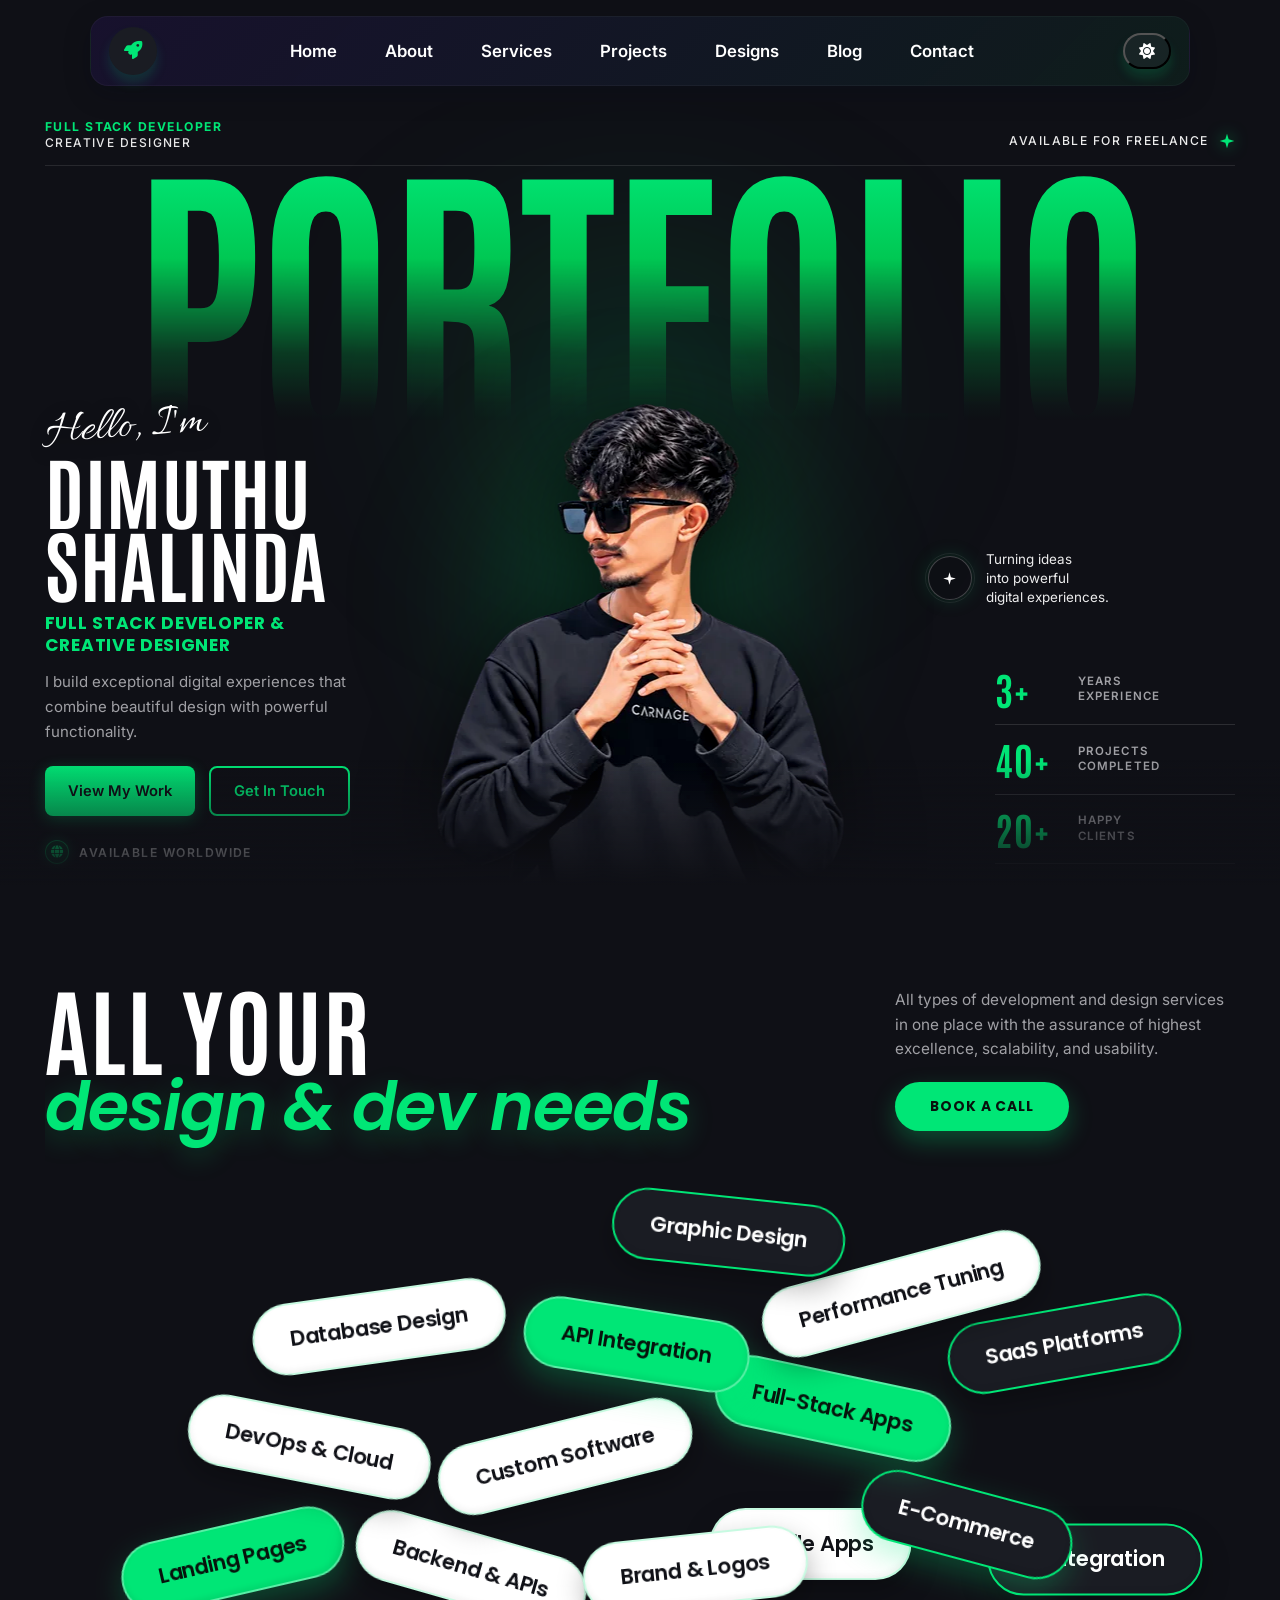
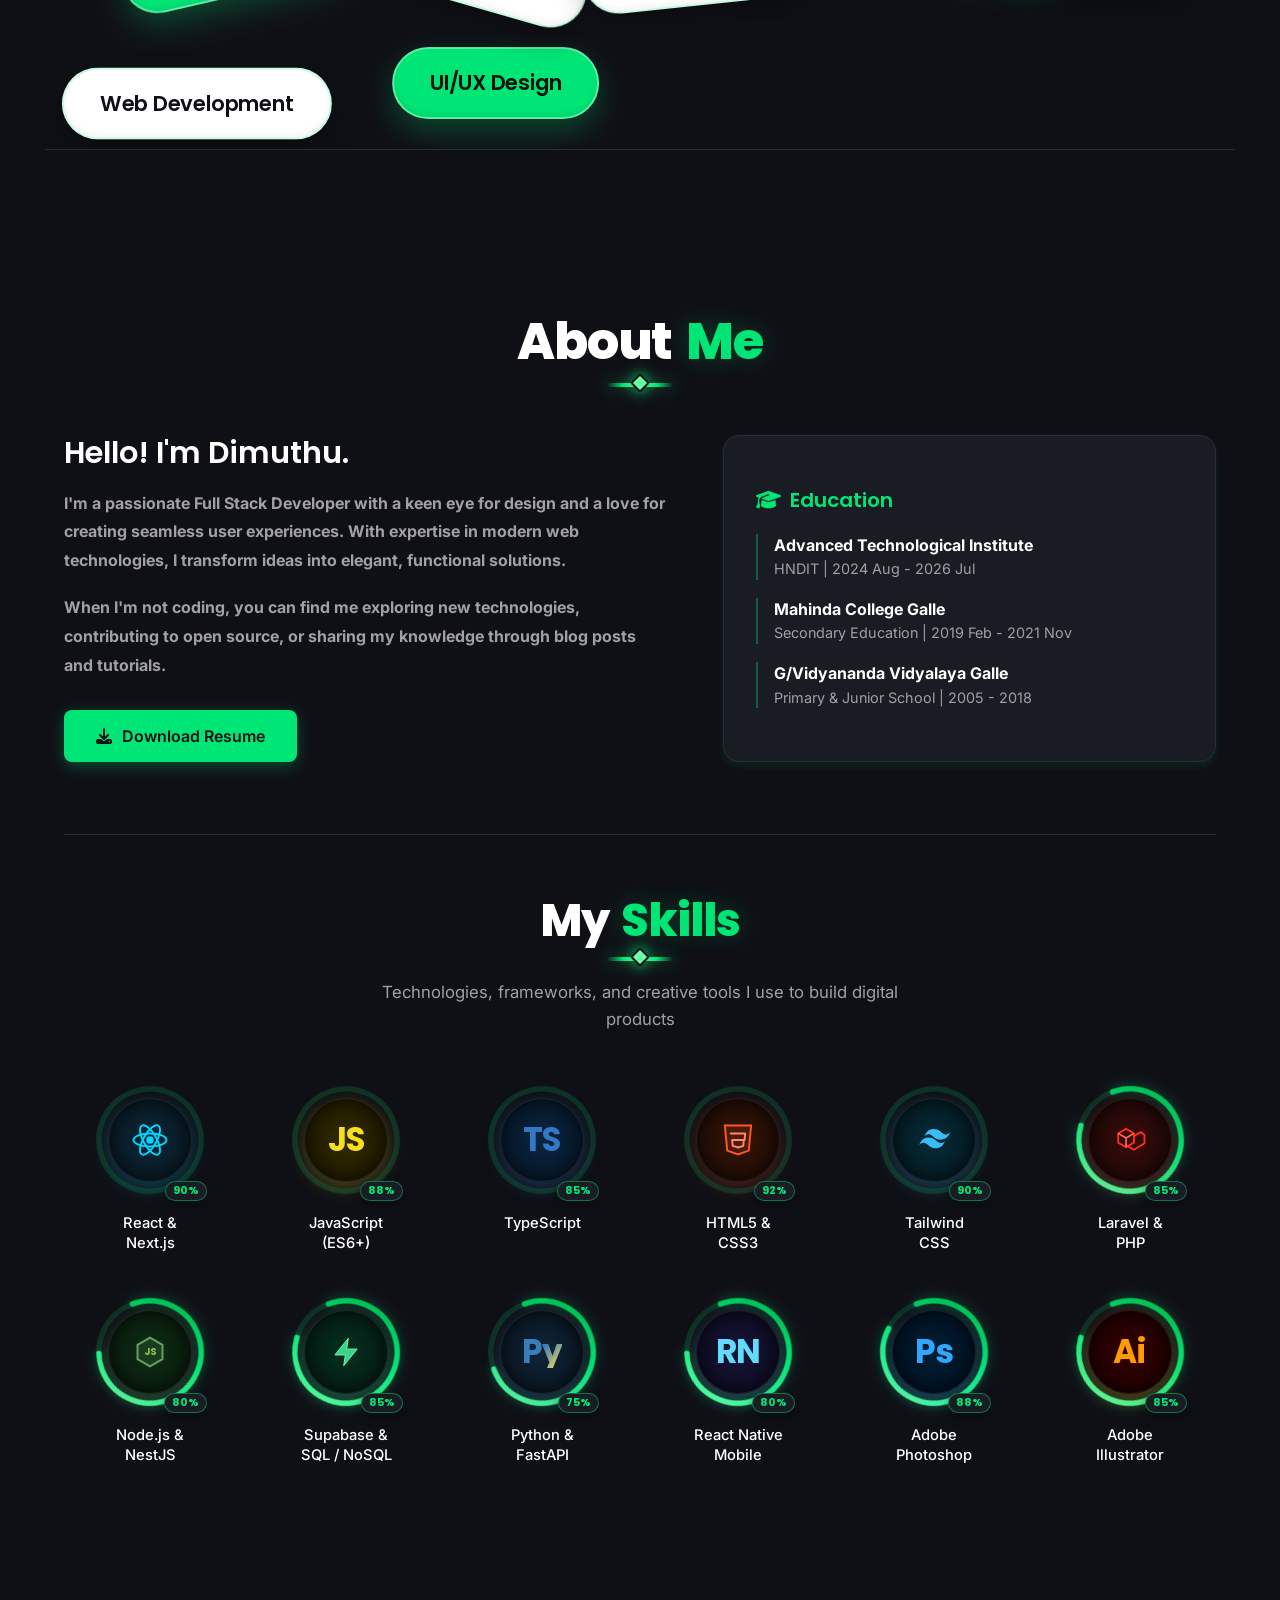
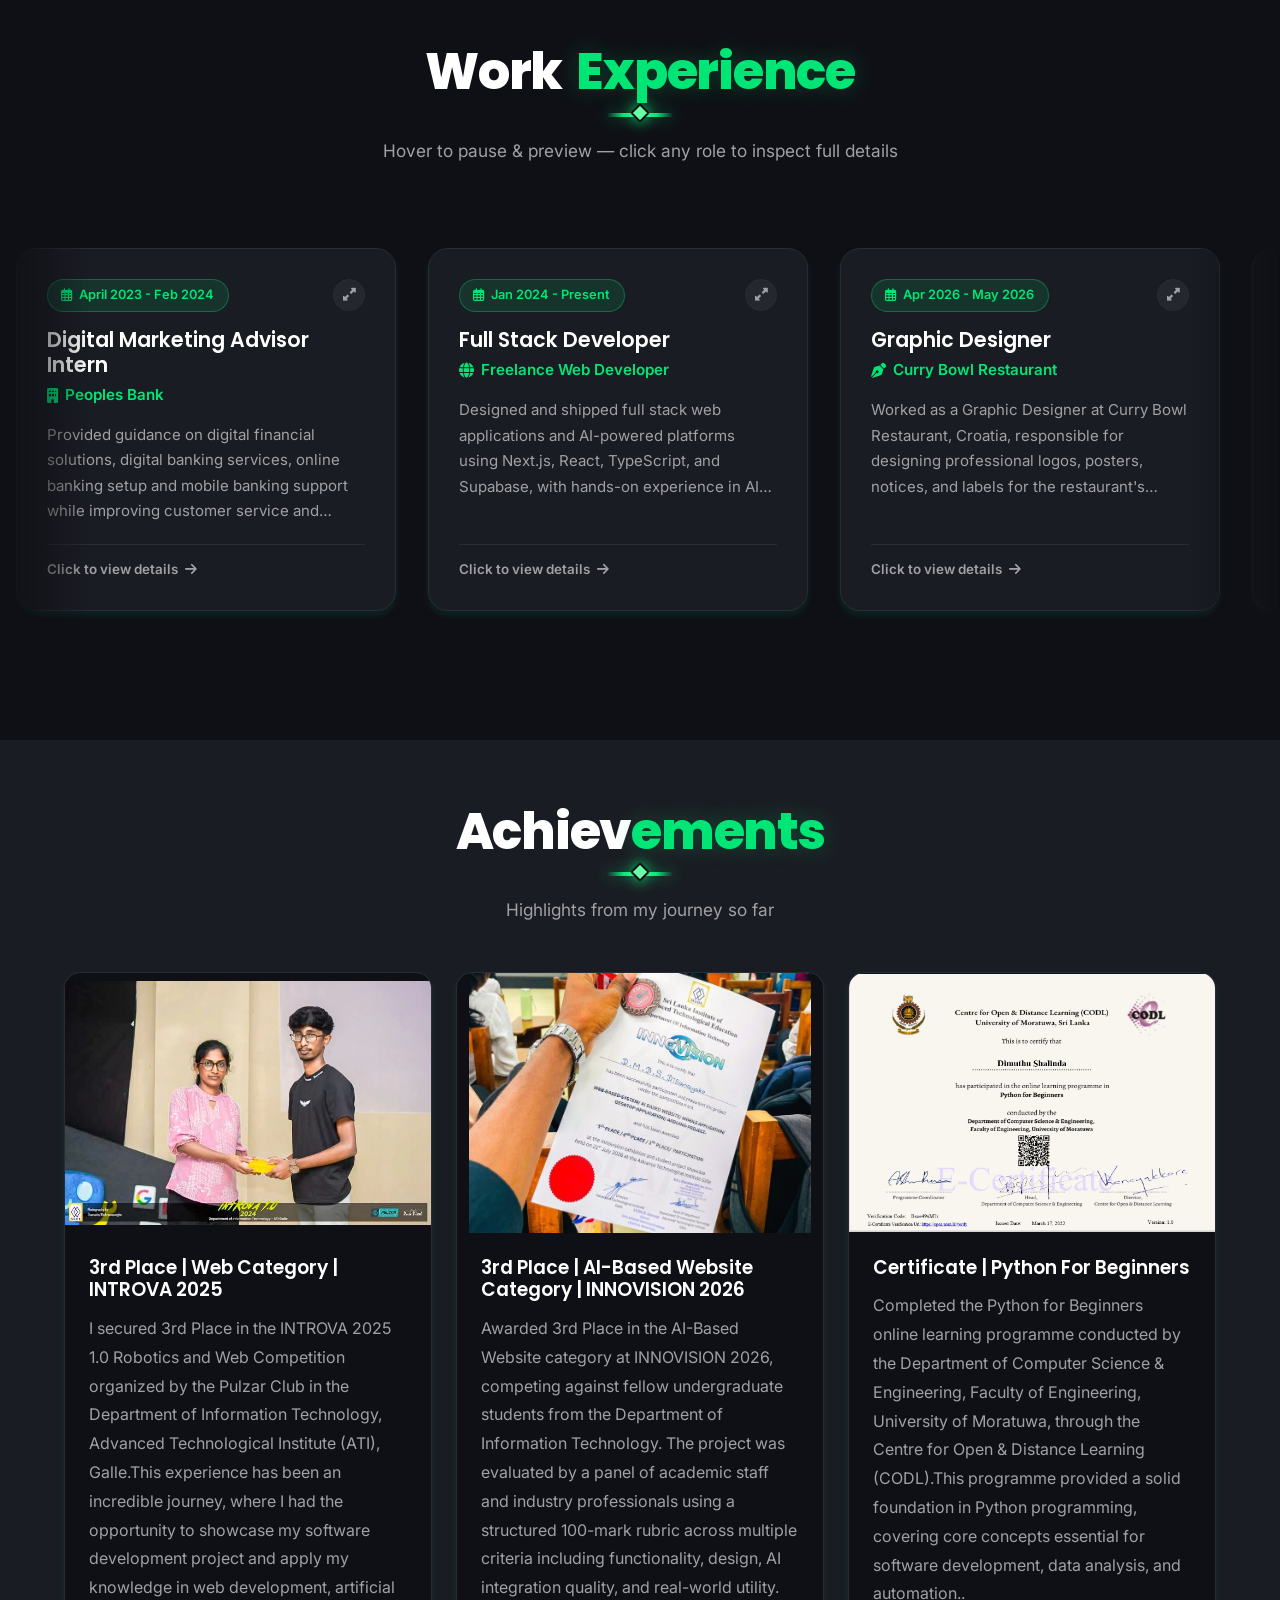
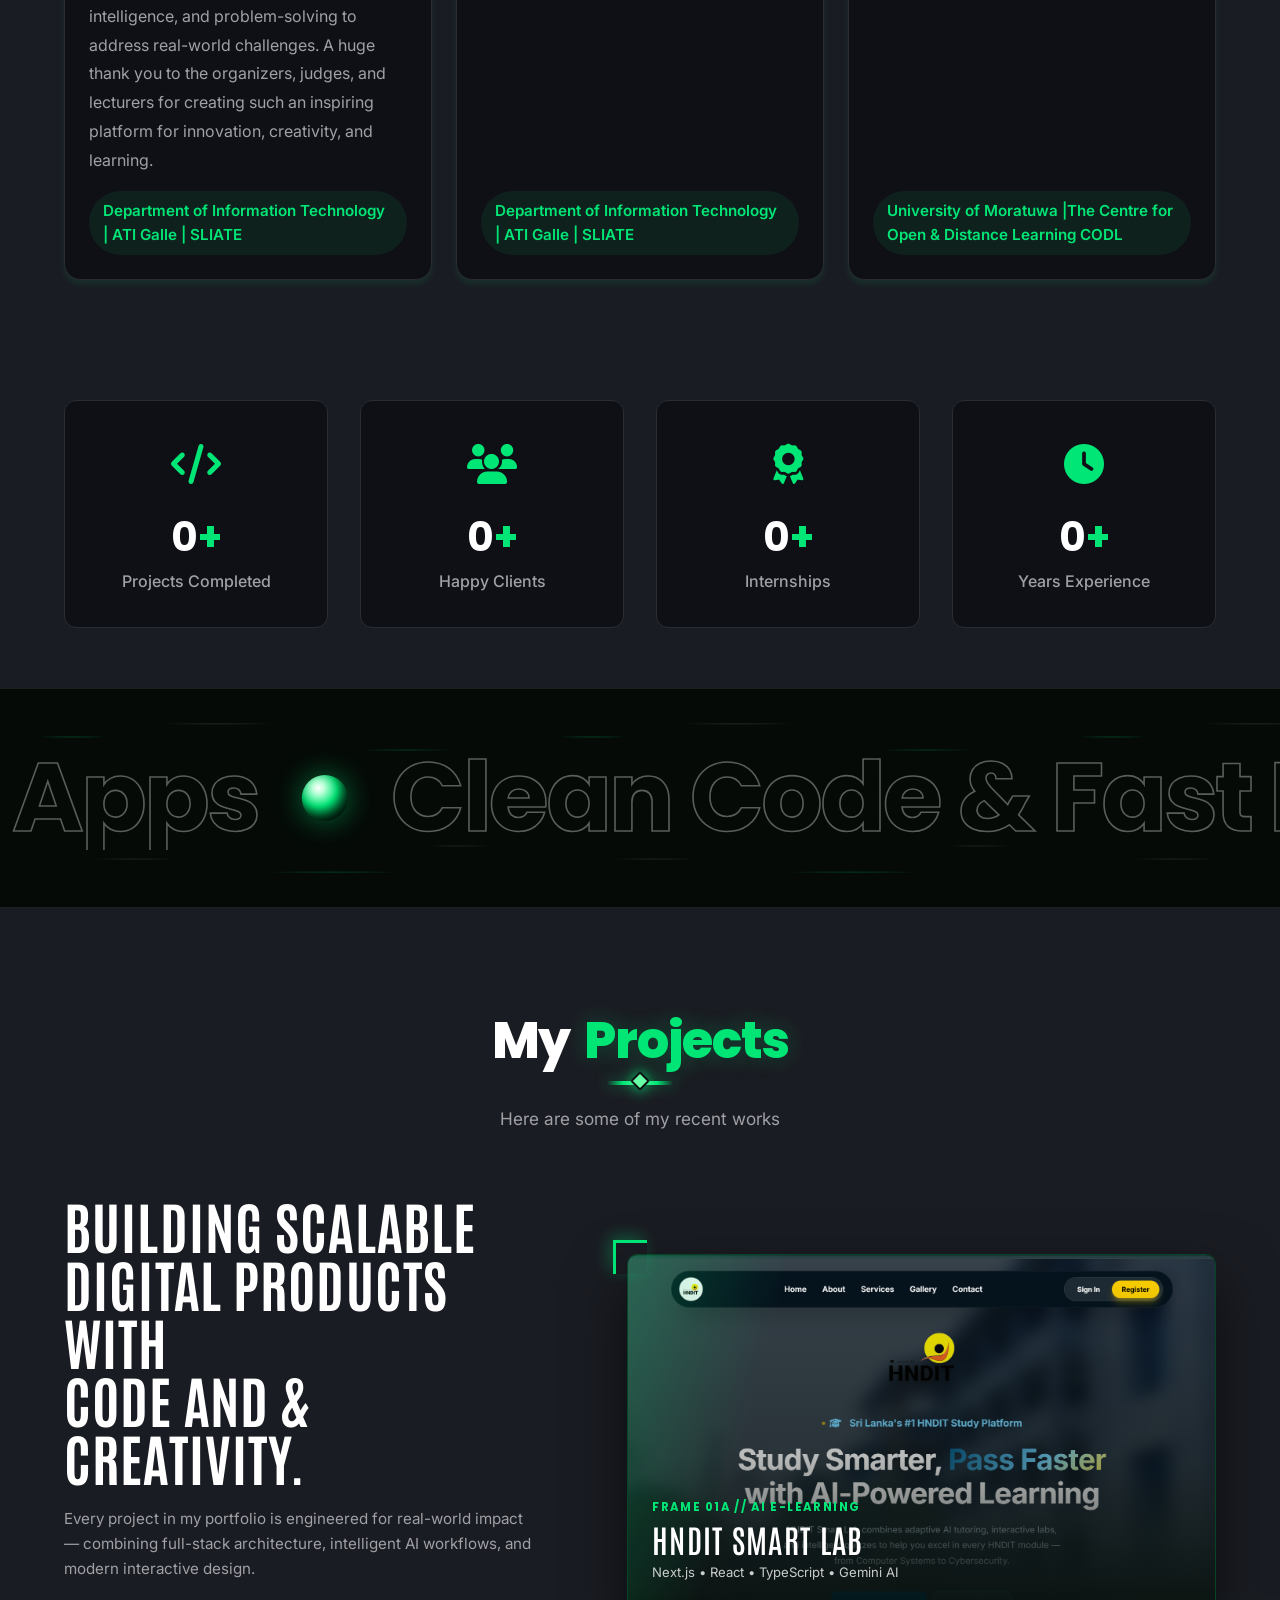
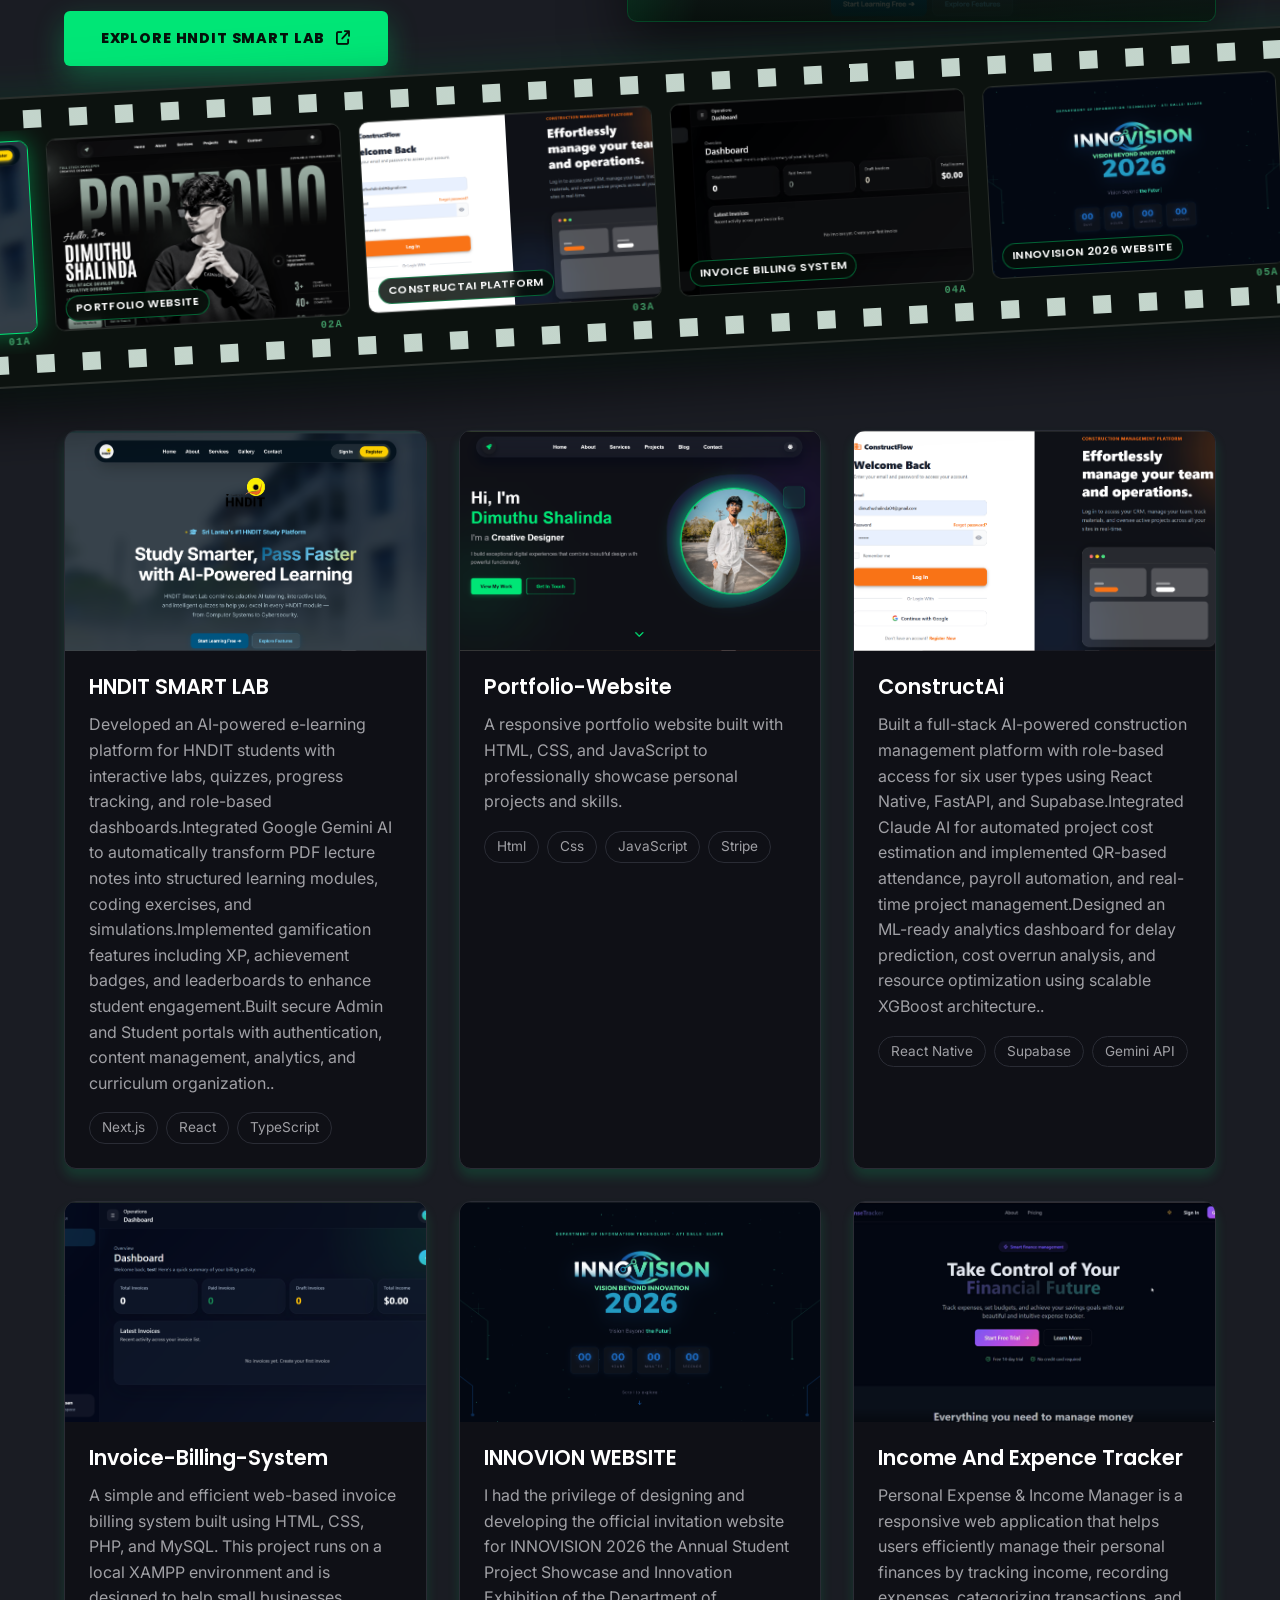
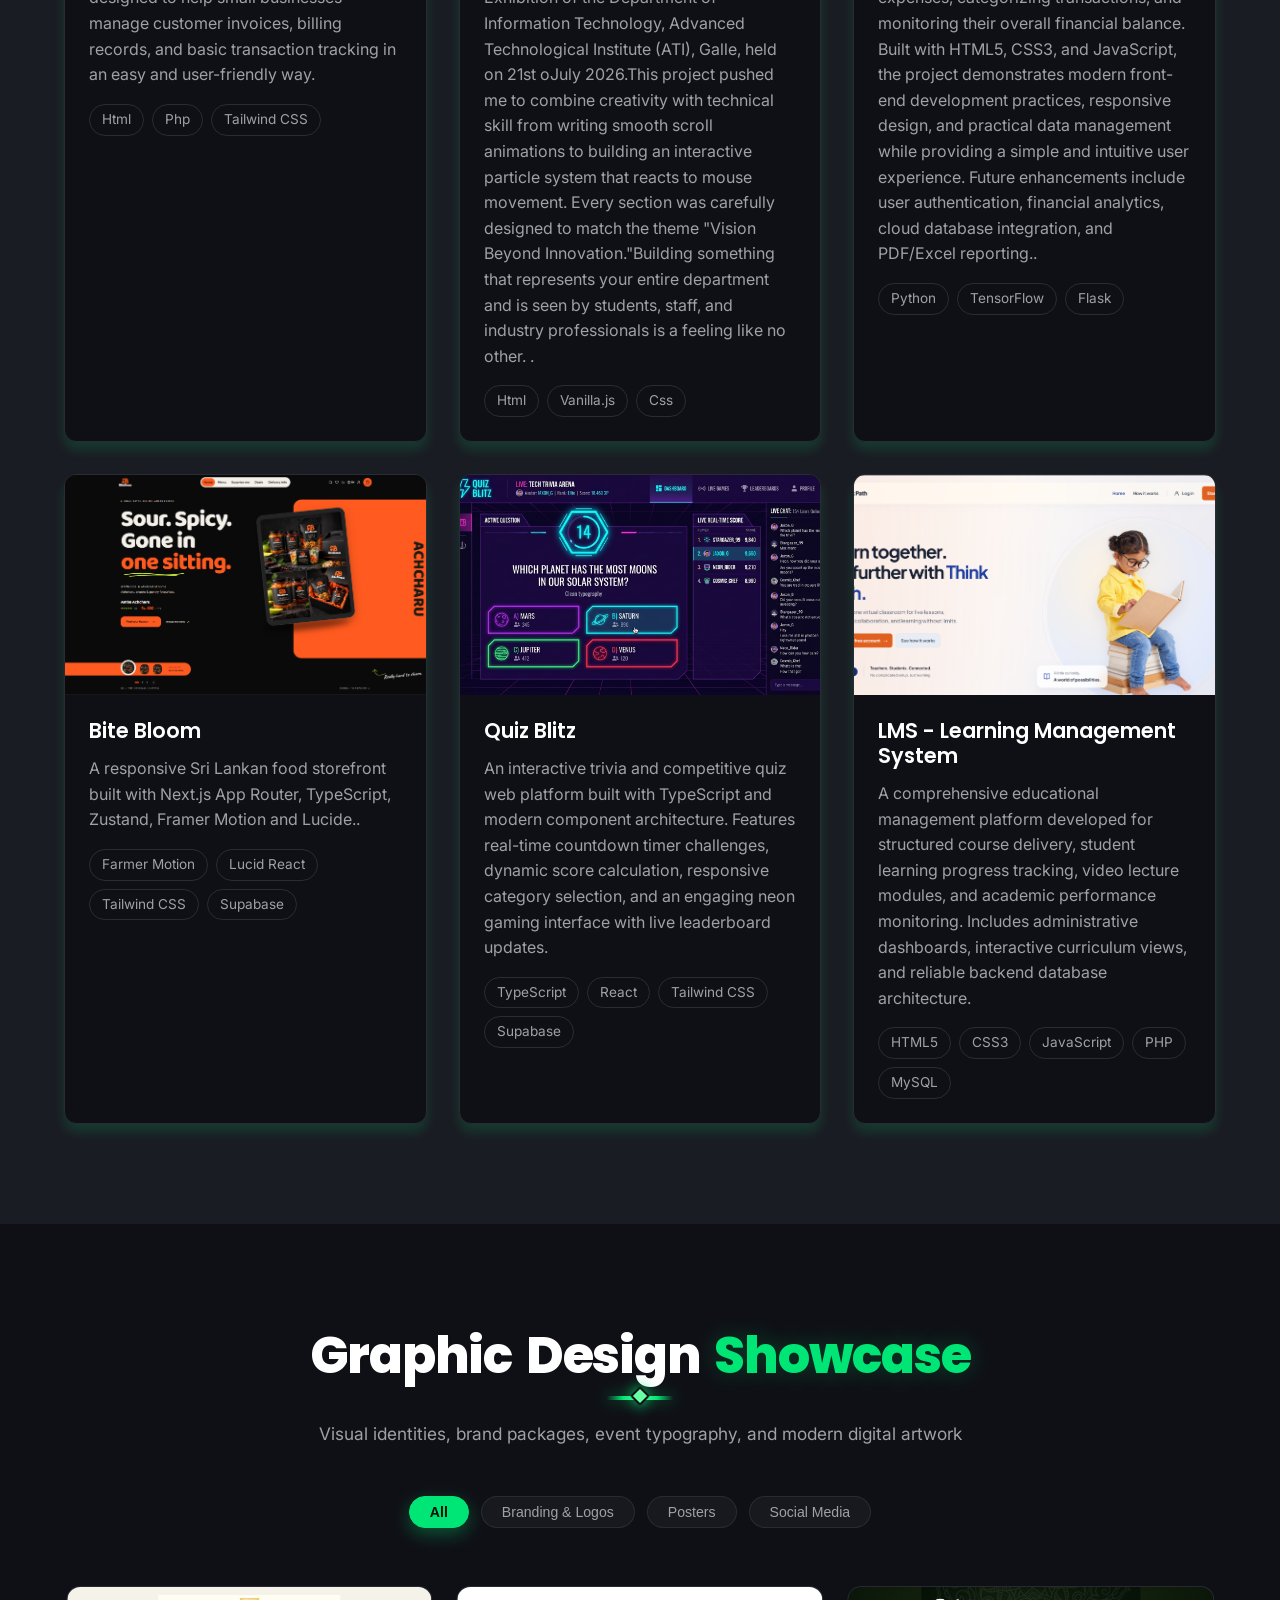
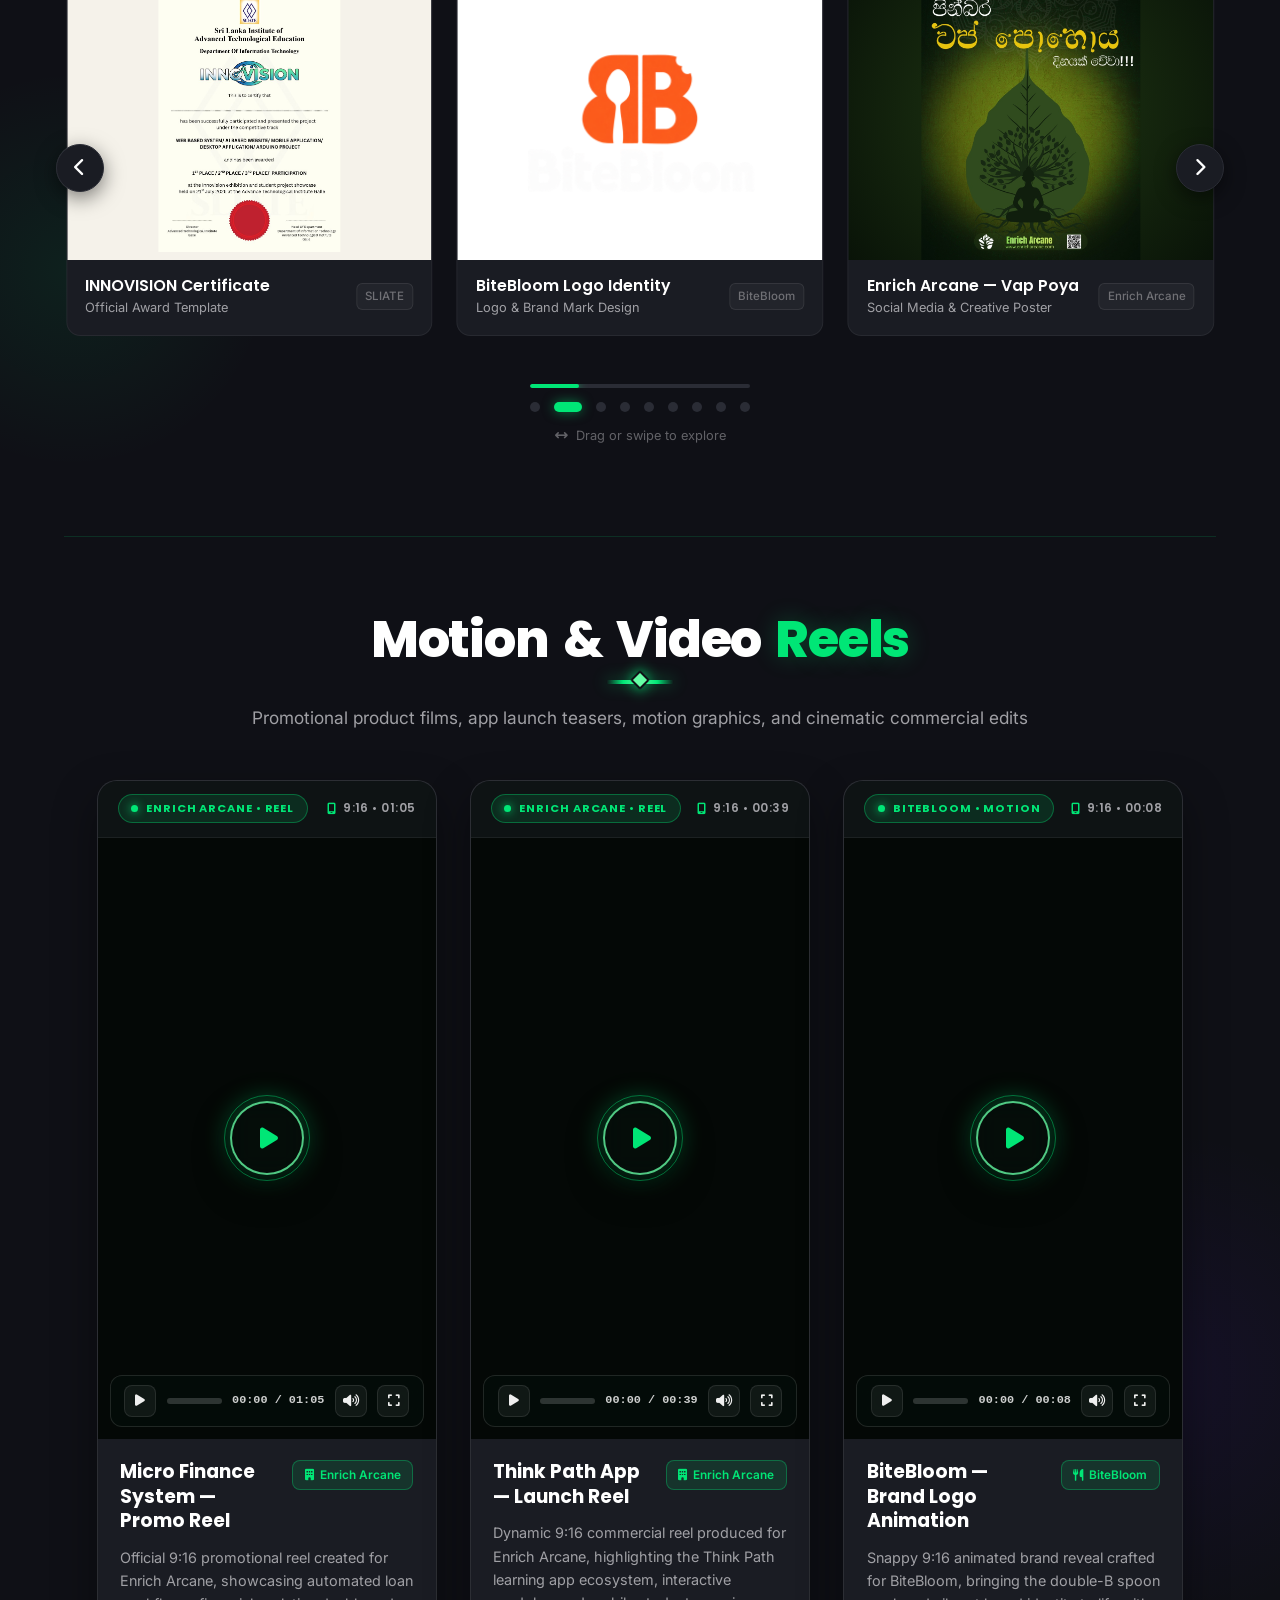
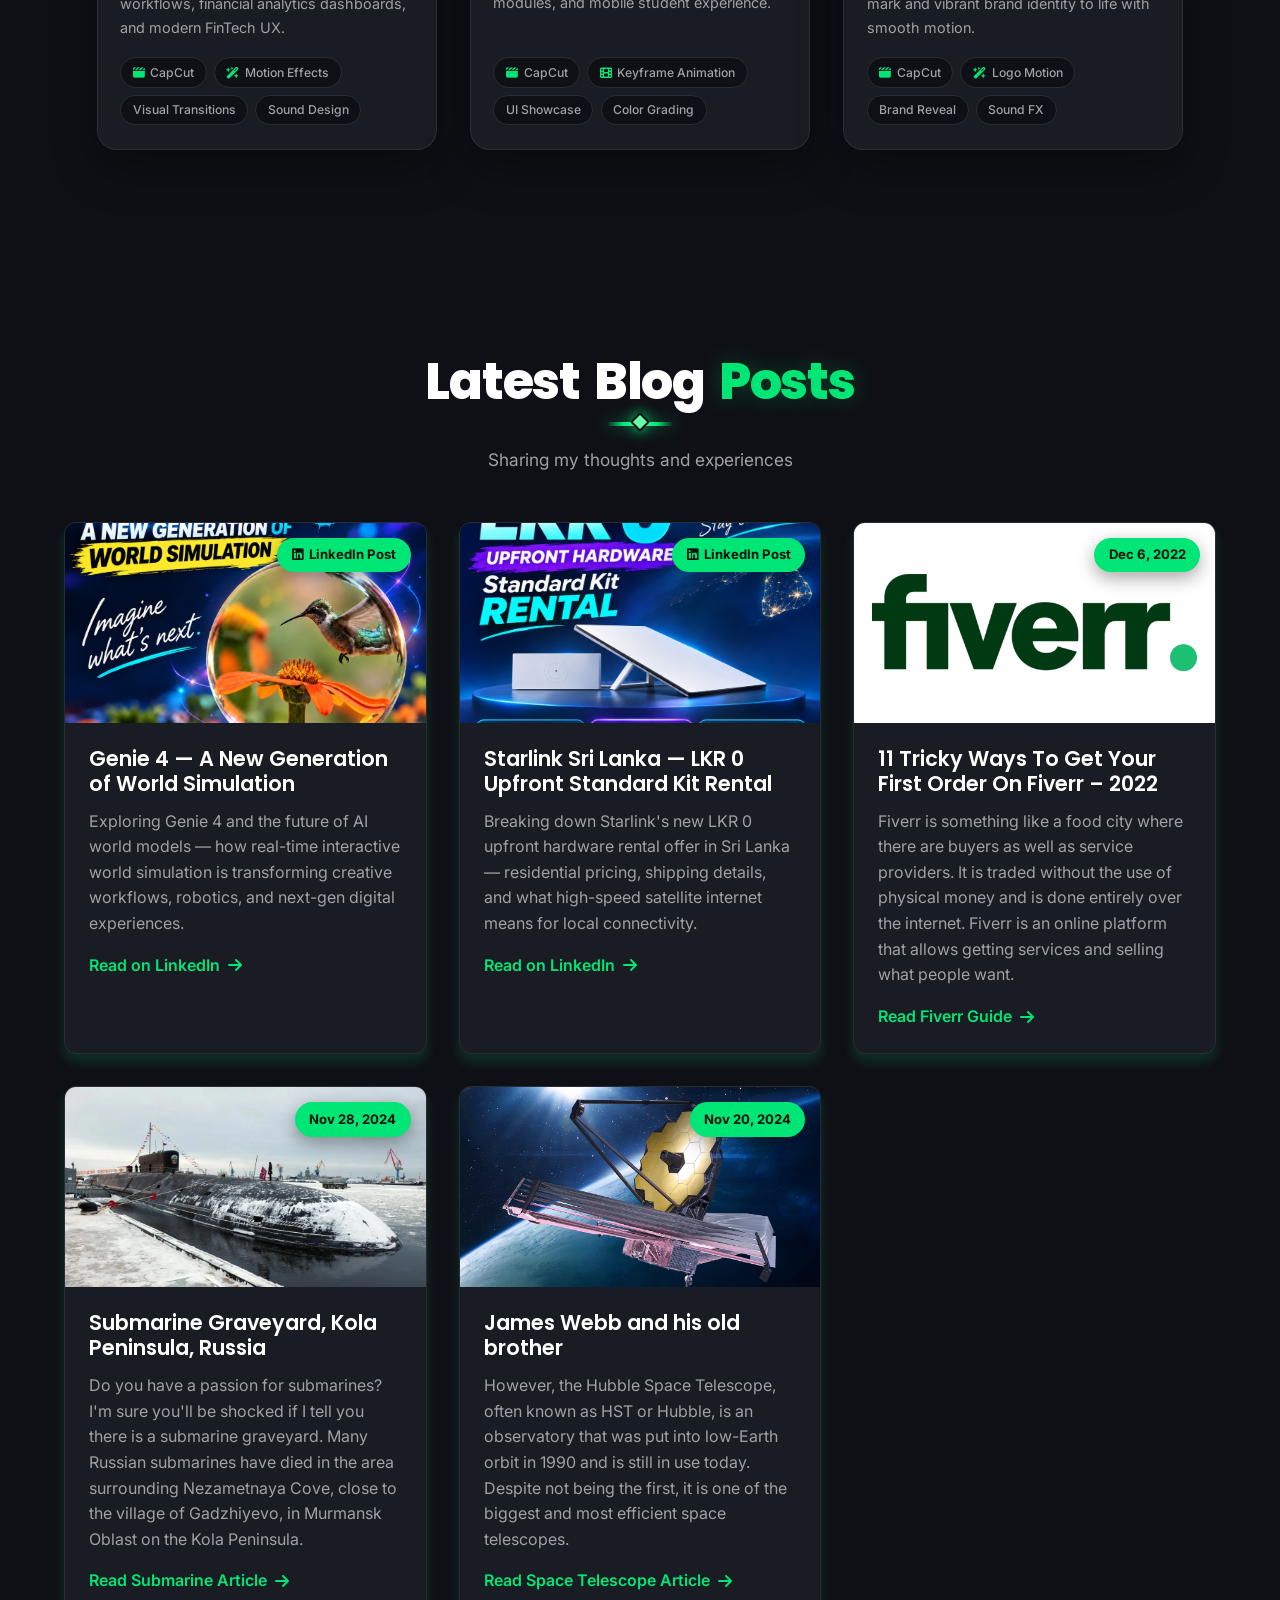
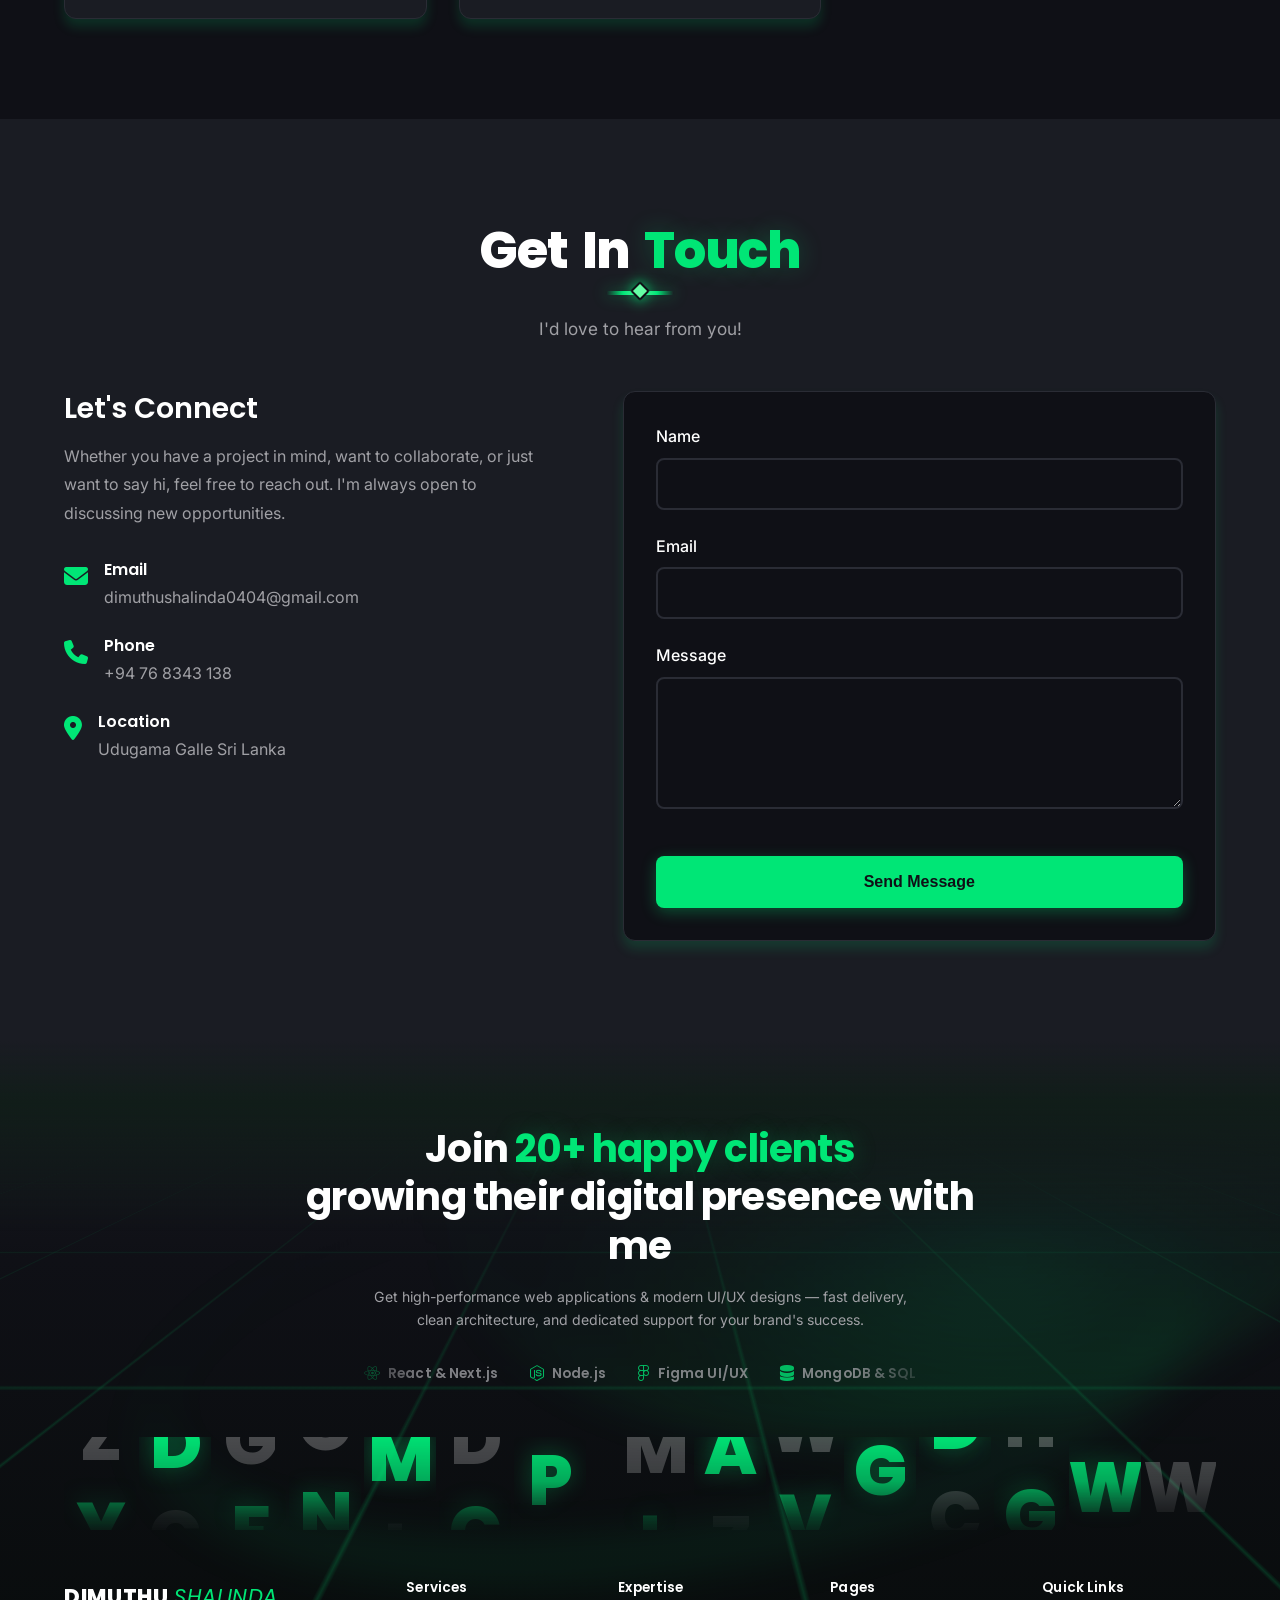
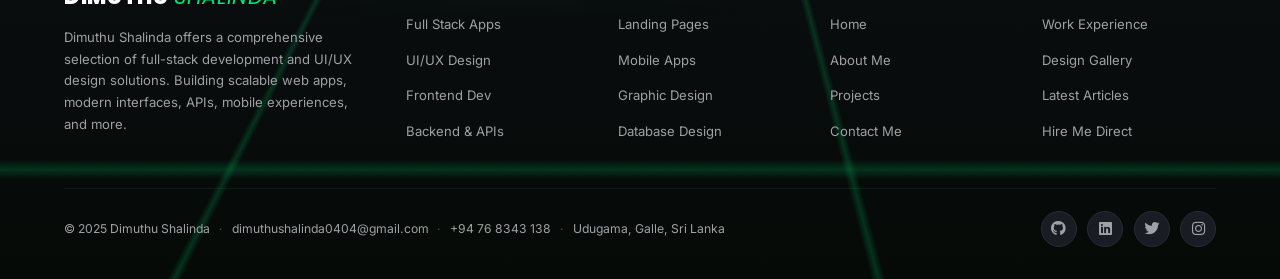
==== commit 17c83b44: "update mobile screens , update fontawsome and Mobile GPU Paint Optimization" ====
--- a/index.html
+++ b/index.html
@@ -113,12 +113,17 @@
     <link
         href="https://fonts.googleapis.com/css2?family=Allura&family=Antonio:wght@700&family=Bebas+Neue&family=Inter:wght@400;500;600;700&family=Playfair+Display:ital,wght@0,500;0,600;0,700;1,400;1,600&family=Poppins:wght@500;600;700;800&display=swap"
         rel="stylesheet" media="print" onload="this.media='all'">
-    <link rel="preload" as="image" href="assets/images/newhero.webp?v=1"
-        imagesrcset="assets/images/newhero-mobile.webp?v=1 500w, assets/images/newhero.webp?v=1 680w"
-        imagesizes="(max-width: 768px) 481px, 680px" fetchpriority="high">
-    <link rel="stylesheet" href="assets/css/style.min.css?v=37">
-    <link rel="stylesheet" href="https://cdnjs.cloudflare.com/ajax/libs/font-awesome/6.4.0/css/all.min.css"
-        media="print" onload="this.media='all'">
+    <link rel="preload" as="image" href="assets/images/newhero-mobile.webp?v=1" media="(max-width: 768px)" fetchpriority="high">
+    <link rel="preload" as="image" href="assets/images/newhero.webp?v=1" media="(min-width: 769px)" fetchpriority="high">
+    <link rel="stylesheet" href="assets/css/style.min.css?v=38">
+    <script>
+      window.addEventListener('load', function () {
+        var fa = document.createElement('link');
+        fa.rel = 'stylesheet';
+        fa.href = 'https://cdnjs.cloudflare.com/ajax/libs/font-awesome/6.4.0/css/all.min.css';
+        document.head.appendChild(fa);
+      });
+    </script>
     <noscript>
         <link href="https://fonts.googleapis.com/css2?family=Allura&family=Antonio:wght@700&family=Bebas+Neue&family=Inter:wght@400;500;600;700&family=Playfair+Display:ital,wght@0,500;0,600;0,700;1,400;1,600&family=Poppins:wght@500;600;700;800&display=swap" rel="stylesheet">
         <link rel="stylesheet" href="https://cdnjs.cloudflare.com/ajax/libs/font-awesome/6.4.0/css/all.min.css">
@@ -184,11 +189,12 @@
                 <!-- Center-Bottom Cut-Out Person Photo -->
                 <div class="hero-person-wrap">
                     <div class="hero-person-glow" aria-hidden="true"></div>
-                    <img src="assets/images/newhero.webp?v=1"
-                        srcset="assets/images/newhero-mobile.webp?v=1 500w, assets/images/newhero.webp?v=1 680w"
-                        sizes="(max-width: 768px) 481px, 680px"
-                        alt="Dimuthu Shalinda - Full Stack Developer and Creative Designer" width="680" height="725"
-                        class="hero-photo hero-cutout-photo" fetchpriority="high" decoding="sync">
+                    <picture>
+                        <source media="(max-width: 768px)" srcset="assets/images/newhero-mobile.webp?v=1">
+                        <img src="assets/images/newhero.webp?v=1"
+                            alt="Dimuthu Shalinda - Full Stack Developer and Creative Designer" width="680" height="725"
+                            class="hero-photo hero-cutout-photo" fetchpriority="high" decoding="sync">
+                    </picture>
                 </div>
 
                 <!-- Foreground Content Columns -->
--- a/assets/css/style.min.css
+++ b/assets/css/style.min.css
@@ -1 +1 @@
-:root{--primary-color:#00e676;--primary-dark:#00b248;--primary-light:#66ffa6;--secondary-color:#651fff;--accent-color:#00e676;--bg-color:#0f1016;--bg-secondary:#1a1c23;--text-primary:#ffffff;--text-secondary:#a0a0a5;--text-light:#707075;--border-color:#2a2c35;--shadow-sm:0 4px 6px rgba(0,230,118,0.1);--shadow-md:0 8px 12px rgba(0,230,118,0.15);--shadow-lg:0 15px 25px rgba(0,230,118,0.2);--shadow-xl:0 25px 40px rgba(0,230,118,0.25);--font-primary:'Inter',sans-serif;--font-heading:'Poppins',sans-serif;--font-display:'Antonio','Bebas Neue',sans-serif;--font-script:'Allura',cursive;--section-padding:100px 0;--container-padding:0 24px;--transition-speed:0.3s}[data-theme="light"]{--bg-color:#ffffff;--bg-secondary:#f9fafb;--text-primary:#1f2937;--text-secondary:#6b7280;--text-light:#9ca3af;--border-color:#e5e7eb;--shadow-sm:0 1px 2px 0 rgba(0,0,0,0.05);--shadow-md:0 4px 6px -1px rgba(0,0,0,0.1);--shadow-lg:0 10px 15px -3px rgba(0,0,0,0.1);--shadow-xl:0 20px 25px -5px rgba(0,0,0,0.1)}*{margin:0;padding:0;box-sizing:border-box}html{scroll-behavior:smooth;font-size:16px}body{font-family:var(--font-primary);background-color:var(--bg-color);color:var(--text-primary);line-height:1.6;overflow-x:hidden;transition:background-color var(--transition-speed),color var(--transition-speed)}.container{max-width:1200px;margin:0 auto;padding:var(--container-padding)}h1,h2,h3,h4,h5,h6{font-family:var(--font-heading);font-weight:600;line-height:1.2}a{text-decoration:none;color:inherit;transition:all var(--transition-speed)}img{max-width:100%;height:auto;display:block}section{padding:var(--section-padding)}.navbar{position:relative;top:auto;left:auto;width:100%;background:transparent;backdrop-filter:none;box-shadow:none;z-index:1000;transition:all var(--transition-speed);border-bottom:none}[data-theme="light"] .navbar{background:transparent}.navbar.scrolled{box-shadow:none;background:transparent}[data-theme="light"] .navbar.scrolled{background:rgba(255,255,255,0.8)}.navbar .container{display:flex;justify-content:space-between;align-items:center;padding:1rem 20px}.logo a{font-size:1.5rem;font-weight:700;color:var(--primary-color);font-family:var(--font-heading)}.nav-links{display:flex;list-style:none;gap:2rem}.nav-link{color:var(--text-primary);font-weight:500;position:relative}.nav-link::after{content:'';position:absolute;bottom:-5px;left:0;width:0;height:2px;background:var(--primary-color);transition:width var(--transition-speed)}.nav-link:hover::after,.nav-link.active::after{width:100%}.theme-toggle{cursor:pointer;font-size:1.2rem;color:var(--text-primary);padding:0.5rem;margin-left:1rem;transition:all var(--transition-speed)}.theme-toggle:hover{color:var(--primary-color);transform:rotate(20deg)}.hamburger{display:none;flex-direction:column;cursor:pointer;gap:4px}.hamburger span{width:25px;height:3px;background:var(--text-primary);border-radius:2px;transition:all var(--transition-speed)}.hamburger.active span:nth-child(1){transform:rotate(45deg) translate(5px,5px)}.hamburger.active span:nth-child(2){opacity:0}.hamburger.active span:nth-child(3){transform:rotate(-45deg) translate(7px,-6px)}.nav-pill{margin:0 auto;max-width:1100px;width:calc(100% - 48px);display:flex;align-items:center;justify-content:space-between;gap:1rem;padding:10px 18px;background:linear-gradient(135deg,rgba(26,29,41,0.72),rgba(12,13,18,0.68));border-radius:18px;box-shadow:0 8px 26px rgba(2,6,23,0.25);border:1px solid rgba(255,255,255,0.035);position:relative;transition:transform 0.28s ease,box-shadow 0.28s ease,background 0.28s ease}[data-theme="light"] .nav-pill{background:linear-gradient(135deg,rgba(255,255,255,0.96),rgba(230,255,240,0.85));border:1px solid rgba(0,0,0,0.06);box-shadow:0 8px 20px rgba(2,6,23,0.04)}[data-theme="dark"] .nav-pill{background:linear-gradient(135deg,rgba(101,31,255,0.10),rgba(0,230,118,0.06));border:1px solid rgba(255,255,255,0.035)}.nav-pill:hover{transform:none;box-shadow:none}.nav-pill .left .brand{display:inline-flex;align-items:center;justify-content:center;width:48px;height:48px;border-radius:50%;background:var(--bg-secondary);color:var(--primary-color);font-size:1.15rem;box-shadow:var(--shadow-md)}.nav-pill .nav-links{display:flex;gap:1.75rem;list-style:none;align-items:center;padding:0 12px}.nav-pill .nav-link{color:var(--text-primary);font-weight:600;padding:8px 10px;border-radius:8px;font-size:1.05rem;transition:color 0.2s ease,transform 0.22s ease,text-shadow 0.22s ease}.nav-pill .nav-link::after{content:'';display:block;height:3px;width:0;background:linear-gradient(90deg,var(--primary-color),var(--primary-light));border-radius:3px;transition:width 0.28s ease;margin-top:6px}.nav-pill .nav-link:hover{color:var(--primary-color);transform:translateY(-3px) scale(1.02);text-shadow:0 6px 18px rgba(0,0,0,0.25)}.nav-pill .nav-link:hover::after{width:100%}.nav-pill .right .theme-toggle{padding:8px 14px;border-radius:999px;background:var(--bg-secondary);color:var(--text-primary);font-size:1rem;display:inline-flex;align-items:center;gap:8px;box-shadow:var(--shadow-md);cursor:pointer;transition:transform 0.18s ease,background 0.18s ease}[data-theme="dark"] .nav-pill .right .theme-toggle{background:rgba(255,255,255,0.04)}.nav-pill .right .theme-toggle:hover{transform:translateY(-2px) scale(1.02);background:linear-gradient(90deg,rgba(255,255,255,0.03),rgba(255,255,255,0.06))}@media (max-width:768px){.container{padding:0 1.15rem}.nav-pill .nav-links{position:absolute;top:calc(100% + 10px);left:0;right:0;width:auto;max-height:70vh;overflow-y:auto;background:rgba(10,18,13,0.96);border-radius:14px;display:flex;flex-direction:column;align-items:stretch;justify-content:flex-start;padding:10px 14px;gap:0.35rem;transition:opacity 0.26s ease,transform 0.26s ease;opacity:0;transform:translateY(-6px);pointer-events:none;z-index:1200;box-shadow:0 18px 40px rgba(0,0,0,0.55)}.nav-pill .nav-links.active{opacity:1;transform:translateY(0);pointer-events:auto}[data-theme="dark"] .nav-pill .nav-links{background:rgba(10,18,13,0.96);border:1px solid rgba(0,230,118,0.18);backdrop-filter:blur(16px) saturate(150%)}[data-theme="light"] .nav-pill .nav-links{background:rgba(255,255,255,0.98);border:1px solid rgba(0,178,72,0.18);backdrop-filter:blur(12px) saturate(130%)}.hamburger{display:flex}[data-theme="dark"] .nav-pill{background:linear-gradient(135deg,rgba(15,31,23,0.9),rgba(8,13,10,0.9));backdrop-filter:blur(12px) saturate(160%);border:1px solid rgba(0,230,118,0.14)}[data-theme="light"] .nav-pill{background:linear-gradient(135deg,rgba(255,255,255,0.96),rgba(230,255,240,0.94));backdrop-filter:blur(8px) saturate(120%);border:1px solid rgba(0,0,0,0.06)}}html,body{background-color:var(--bg-color) !important;overflow-x:hidden;max-width:100vw}@media (max-width:768px){.navbar .container{padding:0.65rem 0.9rem !important;position:relative}.nav-pill{width:100%;max-width:100%;margin:0;padding:8px 62px 8px 12px;box-shadow:0 8px 22px rgba(2,6,23,0.35);border-radius:14px;border:1px solid rgba(255,255,255,0.06);backdrop-filter:blur(10px) saturate(140%)}.nav-pill .left .brand{width:42px;height:42px;font-size:1.05rem}.hamburger{position:absolute;right:26px;top:50%;transform:translateY(-50%);z-index:1101}.nav-pill .right .theme-toggle{position:absolute;right:58px;top:50%;transform:translateY(-50%);margin-left:0;z-index:1101;width:40px;height:40px;padding:0;background:rgba(255,255,255,0.04);box-shadow:0 6px 18px rgba(2,6,23,0.18);border-radius:999px;display:inline-flex;align-items:center;justify-content:center;font-size:1rem}.nav-pill .nav-link{background:transparent;padding:10px 12px;border-radius:8px;font-size:0.98rem}[data-theme="dark"] .nav-pill .right .theme-toggle{background:rgba(255,255,255,0.04);color:var(--text-primary);box-shadow:0 8px 22px rgba(0,0,0,0.45)}[data-theme="light"] .nav-pill .right .theme-toggle{background:rgba(255,255,255,0.95);color:var(--text-primary);box-shadow:0 6px 16px rgba(2,6,23,0.06)}.nav-pill .right .theme-toggle i{font-size:1.1rem}}.navbar.scrolled .nav-pill{backdrop-filter:blur(8px) saturate(120%);background:rgba(255,255,255,0.06);border:1px solid rgba(255,255,255,0.06);box-shadow:0 8px 30px rgba(2,6,23,0.25)}[data-theme="light"] .navbar.scrolled .nav-pill{background:rgba(255,255,255,0.6);border:1px solid rgba(255,255,255,0.4);box-shadow:0 6px 20px rgba(2,6,23,0.06)}[data-theme="dark"] .navbar.scrolled .nav-pill{background:rgba(15,16,22,0.6);border:1px solid rgba(255,255,255,0.06);box-shadow:0 8px 28px rgba(2,6,23,0.35)}.hero{min-height:auto;display:flex;flex-direction:column;justify-content:flex-start;position:relative;background-color:var(--bg-color);padding:0.75rem 0 0;overflow:hidden;--hero-img-offset-x:0%}.hero::before{content:'';position:absolute;top:8%;left:50%;transform:translateX(-50%);width:760px;height:460px;background:radial-gradient(circle,rgba(0,230,118,0.14) 0%,rgba(0,178,72,0.04) 45%,transparent 72%);border-radius:50%;filter:blur(70px);z-index:0;pointer-events:none}.hero::after{content:'';position:absolute;bottom:0;left:0;width:100%;height:140px;background:linear-gradient(to top,var(--bg-color) 10%,transparent 100%);z-index:3;pointer-events:none}.hero-wrapper{max-width:1360px;width:100%;margin:0 auto;padding:0 clamp(1.25rem,3.5vw,3rem);position:relative;z-index:2;display:flex;flex-direction:column;flex:1}.hero-top-bar{display:flex;align-items:flex-end;justify-content:space-between;padding:0.35rem 0 0.9rem;border-bottom:1px solid rgba(255,255,255,0.1);margin-bottom:0.25rem;animation:heroFadeDown 0.8s ease-out both}[data-theme="light"] .hero-top-bar{border-bottom-color:rgba(0,0,0,0.12)}.hero-top-role{display:flex;flex-direction:column;gap:2px;line-height:1.2}.top-role-primary{font-family:var(--font-primary);font-size:0.76rem;font-weight:700;letter-spacing:0.12em;text-transform:uppercase;color:var(--primary-color)}.top-role-secondary{font-family:var(--font-primary);font-size:0.75rem;font-weight:500;letter-spacing:0.12em;text-transform:uppercase;color:var(--text-primary);opacity:0.9}.hero-top-status{display:inline-flex;align-items:center;gap:0.65rem}.status-label{font-family:var(--font-primary);font-size:0.76rem;font-weight:500;letter-spacing:0.12em;text-transform:uppercase;color:var(--text-primary);opacity:0.92}.status-sparkle{display:inline-flex;align-items:center;justify-content:center;color:var(--primary-color);filter:drop-shadow(0 0 8px rgba(0,230,118,0.65));animation:sparklePulse 3s ease-in-out infinite}.hero-stage{position:relative;flex:0 0 auto;display:flex;flex-direction:column;justify-content:flex-end;min-height:clamp(540px,54vw,780px);padding-bottom:2.25rem}.hero-bg-word{position:absolute;top:-0.04em;left:50%;transform:translateX(-50%) scaleY(1.12);transform-origin:top center;width:100%;text-align:center;font-family:var(--font-display);font-weight:700;font-size:clamp(4.6rem,21.8vw,19.4rem);line-height:0.84;letter-spacing:-0.015em;text-transform:uppercase;white-space:nowrap;user-select:none;pointer-events:none;z-index:1;background:linear-gradient( 180deg,var(--primary-color) 0%,#00c853 38%,rgba(0,178,72,0.26) 74%,rgba(0,178,72,0.03) 94%,transparent 100% );-webkit-background-clip:text;background-clip:text;color:transparent;animation:heroWordReveal 1s cubic-bezier(0.16,1,0.3,1) both}[data-theme="light"] .hero-bg-word{background:linear-gradient( 180deg,var(--primary-color) 0%,var(--primary-dark) 46%,rgba(0,178,72,0.22) 78%,rgba(0,178,72,0.02) 96%,transparent 100% );-webkit-background-clip:text;background-clip:text;color:transparent}.hero-person-wrap{position:absolute;bottom:-2.25rem;left:50%;transform:translateX(-50%);width:clamp(440px,56vw,760px);height:clamp(460px,54vw,760px);display:flex;align-items:flex-end;justify-content:center;z-index:2;pointer-events:none;-webkit-mask-image:linear-gradient(to bottom,#000 74%,rgba(0,0,0,0.65) 89%,transparent 99%);mask-image:linear-gradient(to bottom,#000 74%,rgba(0,0,0,0.65) 89%,transparent 99%);animation:heroPhotoRise 1.05s cubic-bezier(0.16,1,0.3,1) 0.12s both}.hero-person-glow{position:absolute;bottom:15%;left:50%;transform:translateX(-50%);width:68%;height:68%;background:radial-gradient(circle,rgba(0,230,118,0.22) 0%,rgba(0,178,72,0.05) 55%,transparent 72%);filter:blur(45px);z-index:0}.hero-cutout-photo{position:relative;z-index:1;width:100%;height:100%;max-width:none;object-fit:contain;object-position:center bottom;transform:translateX(var(--hero-img-offset-x));filter:drop-shadow(0 18px 38px rgba(0,0,0,0.65)) contrast(1.03)}[data-theme="light"] .hero-cutout-photo{filter:drop-shadow(0 16px 32px rgba(0,178,72,0.18)) contrast(1.02)}.hero-content{position:relative;z-index:4;width:100%;display:grid;grid-template-columns:minmax(280px,1.08fr) minmax(240px,1.15fr) minmax(230px,0.85fr);align-items:end;gap:1.5rem;margin-top:auto;padding-top:clamp(9rem,19vw,15.5rem)}.hero-left-block{display:flex;flex-direction:column;align-items:flex-start;text-align:left;animation:fadeInUp 0.9s cubic-bezier(0.16,1,0.3,1) 0.18s both}.hero-greeting{font-family:var(--font-script);font-size:clamp(2.35rem,3.6vw,3.35rem);font-weight:400;color:var(--text-primary);line-height:0.9;margin-bottom:-0.15rem;margin-left:0.15rem;transform:rotate(-4deg);transform-origin:left bottom;text-shadow:0 4px 18px rgba(0,0,0,0.45)}[data-theme="light"] .hero-greeting{text-shadow:none}.hero-title{font-family:var(--font-display);font-size:clamp(3.4rem,6.2vw,5.6rem);font-weight:700;line-height:0.92;letter-spacing:0.01em;text-transform:uppercase;color:var(--text-primary);margin-bottom:0.85rem;display:flex;flex-direction:column}.hero-name-line{display:block}.hero-subtitle{font-family:var(--font-heading);font-size:clamp(0.95rem,1.35vw,1.2rem);font-weight:700;line-height:1.28;letter-spacing:0.04em;text-transform:uppercase;color:var(--primary-color);margin-bottom:0.9rem}.hero-description{font-family:var(--font-primary);font-size:0.94rem;line-height:1.65;color:var(--text-secondary);max-width:340px;margin:0 0 1.35rem}.hero-buttons{display:flex;gap:0.85rem;justify-content:flex-start;flex-wrap:wrap;margin-bottom:1.4rem;position:relative;z-index:10}.hero-buttons .btn{padding:0.72rem 1.45rem;font-size:0.92rem;border-radius:8px}.hero-worldwide{display:inline-flex;align-items:center;gap:0.65rem;margin-top:0.15rem}.worldwide-icon{width:24px;height:24px;border-radius:50%;background:rgba(0,230,118,0.15);border:1px solid rgba(0,230,118,0.45);color:var(--primary-color);display:inline-flex;align-items:center;justify-content:center;font-size:0.78rem;box-shadow:0 0 12px rgba(0,230,118,0.25)}.worldwide-text{font-family:var(--font-primary);font-size:0.76rem;font-weight:600;letter-spacing:0.12em;text-transform:uppercase;color:var(--text-primary);opacity:0.9}.hero-right-block{display:flex;flex-direction:column;justify-content:space-between;align-items:flex-end;gap:2.5rem;animation:fadeInUp 0.9s cubic-bezier(0.16,1,0.3,1) 0.28s both}.hero-tagline-card{display:flex;align-items:center;gap:0.9rem;align-self:flex-start;margin-left:0.5rem;margin-bottom:0.5rem}.sparkle-badge{width:44px;height:44px;flex-shrink:0;border-radius:50%;border:1px solid rgba(255,255,255,0.22);background:rgba(15,16,22,0.45);backdrop-filter:blur(6px);display:inline-flex;align-items:center;justify-content:center;color:var(--text-primary);box-shadow:0 0 20px rgba(0,230,118,0.15);position:relative}.sparkle-badge::before{content:'';position:absolute;inset:-4px;border-radius:50%;border:1px solid rgba(255,255,255,0.07);pointer-events:none}[data-theme="light"] .sparkle-badge{border-color:rgba(0,178,72,0.35);background:rgba(255,255,255,0.8);color:var(--primary-dark)}.hero-tagline-text{font-family:var(--font-primary);font-size:0.84rem;line-height:1.42;color:var(--text-primary);opacity:0.92;margin:0;text-align:left}.hero-stats{width:100%;max-width:240px;display:flex;flex-direction:column}.hero-stat-item{display:flex;align-items:center;justify-content:flex-start;gap:1.15rem;padding:0.95rem 0;border-bottom:1px solid rgba(255,255,255,0.12)}[data-theme="light"] .hero-stat-item{border-bottom-color:rgba(0,0,0,0.12)}.hero-stat-num{font-family:var(--font-display);font-size:clamp(2.1rem,3vw,2.75rem);font-weight:700;line-height:1;color:var(--primary-color);min-width:64px;letter-spacing:0.02em}.hero-stat-label{font-family:var(--font-primary);font-size:0.72rem;font-weight:600;line-height:1.35;letter-spacing:0.1em;text-transform:uppercase;color:var(--text-secondary);text-align:left}@keyframes heroWordReveal{from{opacity:0;transform:translateX(-50%) scaleY(1.02) translateY(24px)}to{opacity:1;transform:translateX(-50%) scaleY(1.12) translateY(0)}}@keyframes heroPhotoRise{from{opacity:0;transform:translateX(-50%) translateY(36px)}to{opacity:1;transform:translateX(-50%) translateY(0)}}@keyframes heroFadeDown{from{opacity:0;transform:translateY(-14px)}to{opacity:1;transform:translateY(0)}}@keyframes sparklePulse{0%,100%{transform:scale(1);opacity:0.85}50%{transform:scale(1.18);opacity:1}}.btn{display:inline-flex;align-items:center;justify-content:center;padding:0.875rem 2rem;border-radius:8px;font-weight:600;text-align:center;cursor:pointer;border:none;transition:all var(--transition-speed);font-size:1rem;text-decoration:none;line-height:1.5}.btn-primary{background:var(--primary-color) !important;color:var(--bg-color) !important;box-shadow:0 4px 15px rgba(0,230,118,0.3)}.btn-primary:hover{background:var(--primary-light) !important;transform:translateY(-2px);box-shadow:0 8px 25px rgba(0,230,118,0.5)}.btn-secondary{background:transparent !important;color:var(--primary-color) !important;border:2px solid var(--primary-color) !important}.btn-secondary:hover{background:var(--primary-color) !important;color:var(--bg-color) !important;box-shadow:0 4px 15px rgba(0,230,118,0.3)}.stats{background:var(--bg-secondary);padding:60px 0}.stats-grid{display:grid;grid-template-columns:repeat(auto-fit,minmax(220px,1fr));gap:2rem}.stat-card{background:var(--bg-color);padding:2rem;border-radius:12px;text-align:center;border:1px solid var(--border-color);transition:all var(--transition-speed);position:relative;overflow:hidden}.stat-card::before{content:'';position:absolute;top:0;left:-100%;width:100%;height:100%;background:linear-gradient(90deg,transparent,rgba(0,230,118,0.1),transparent);transition:left 0.5s}.stat-card:hover::before{left:100%}.stat-card:hover{transform:translateY(-5px);box-shadow:0 10px 30px rgba(0,230,118,0.2);border-color:var(--primary-color)}.stat-icon{font-size:2.5rem;color:var(--primary-color);margin-bottom:1rem}.stat-number{font-size:2.5rem;font-weight:700;color:var(--text-primary);margin-bottom:0.5rem}.stat-number::after{content:'+';color:var(--primary-color)}.stat-label{font-size:1rem;color:var(--text-secondary);font-weight:500}.section-title,.skills-header-block h3{font-family:var(--font-heading);font-size:clamp(2.2rem,4.3vw,3.15rem);font-weight:800;letter-spacing:-0.025em;text-align:center;margin:0 auto 1.25rem;color:var(--text-primary);position:relative;display:table;padding:0.15rem 0.6rem 0.85rem;cursor:pointer;user-select:none;transition:transform 0.35s cubic-bezier(0.16,1,0.3,1)}.section-title::before,.skills-header-block h3::before{content:'';position:absolute;bottom:0;left:50%;transform:translateX(-50%);width:68px;height:4px;background:linear-gradient(90deg,transparent,var(--primary-color),var(--primary-light),var(--primary-color),transparent);border-radius:999px;box-shadow:0 0 16px rgba(0,230,118,0.45);transition:width 0.45s cubic-bezier(0.16,1,0.3,1),box-shadow 0.35s ease}.section-title::after,.skills-header-block h3::after{content:'';position:absolute;bottom:-3px;left:50%;transform:translateX(-50%) rotate(45deg);width:10px;height:10px;background:var(--primary-light);border:2px solid var(--bg-color);border-radius:2px;box-shadow:0 0 14px var(--primary-color);transition:transform 0.45s cubic-bezier(0.16,1,0.3,1),background-color 0.3s ease}.section-title:hover::before,.skills-header-block h3:hover::before{width:100%;box-shadow:0 0 26px rgba(0,230,118,0.75)}.section-title:hover::after,.skills-header-block h3:hover::after{transform:translateX(-50%) rotate(225deg) scale(1.25);background:#ffffff}.title-word{display:inline-block;white-space:nowrap}.title-word + .title-word{margin-left:0.28em}.title-word-accent .title-char{color:var(--primary-color);text-shadow:0 0 24px rgba(0,230,118,0.24)}.title-char{display:inline-block;will-change:transform,color,text-shadow;transition:transform 0.38s cubic-bezier(0.22,1,0.36,1),color 0.28s ease,text-shadow 0.28s ease;transition-delay:calc(var(--char-i,0) * 24ms)}.section-title:hover .title-char,.skills-header-block h3:hover .title-char{transform:translateY(-7px) scale(1.08);color:var(--primary-light);text-shadow:0 10px 24px rgba(0,230,118,0.55)}.section-title:hover .title-word-accent .title-char,.skills-header-block h3:hover .title-word-accent .title-char{color:#ffffff;text-shadow:0 0 26px var(--primary-color),0 8px 20px rgba(0,230,118,0.65)}[data-theme="light"] .section-title:hover .title-word-accent .title-char,[data-theme="light"] .skills-header-block h3:hover .title-word-accent .title-char{color:var(--primary-dark)}.section-subtitle{text-align:center;color:var(--text-secondary);font-size:1.08rem;margin-bottom:3rem}.services{background:var(--bg-color);padding:80px 0 60px;position:relative;overflow:hidden}.services .container{max-width:1360px;width:100%;margin:0 auto;padding:0 clamp(1.25rem,3.5vw,3rem)}.services-showcase{position:relative;background:var(--bg-color);border:none;border-bottom:1px solid var(--border-color);box-shadow:none;padding:0;overflow:hidden;min-height:760px;display:flex;flex-direction:column;justify-content:space-between}[data-theme="light"] .services-showcase{background:var(--bg-color);border-color:var(--border-color);box-shadow:none}.services-top-row{display:flex;align-items:flex-start;justify-content:space-between;gap:2.5rem;position:relative;z-index:5}.services-heading-group{flex:1 1 580px}.services-big-title{display:flex;flex-direction:column;align-items:flex-start;line-height:0.96;margin:0;cursor:pointer}.services-title-bold{font-family:var(--font-display);font-size:clamp(3.4rem,7.5vw,6.4rem);font-weight:700;letter-spacing:0.02em;text-transform:uppercase;color:var(--text-primary);display:block;opacity:0;transform:translate3d(-36px,18px,0);transition:opacity 0.65s cubic-bezier(0.16,1,0.3,1),transform 0.65s cubic-bezier(0.16,1,0.3,1),color 0.3s ease,text-shadow 0.3s ease}.services-title-italic{font-family:var(--font-heading);font-style:italic;font-weight:600;font-size:clamp(2.3rem,5.2vw,4.4rem);letter-spacing:-0.02em;color:var(--primary-color);display:block;margin-top:0.04em;text-shadow:0 8px 28px rgba(0,230,118,0.24);opacity:0;transform:translate3d(36px,22px,0);transition:opacity 0.72s cubic-bezier(0.16,1,0.3,1) 0.1s,transform 0.72s cubic-bezier(0.16,1,0.3,1) 0.1s,color 0.3s ease,text-shadow 0.3s ease}.services.services-entered .services-title-bold,.services.services-entered .services-title-italic{opacity:1;transform:translate3d(0,0,0)}.services-big-title:hover .services-title-bold{transform:translate3d(6px,-3px,0);text-shadow:0 0 28px rgba(0,230,118,0.32)}.services-big-title:hover .services-title-italic{transform:translate3d(12px,-3px,0) scale(1.02);color:var(--primary-light);text-shadow:0 10px 34px rgba(0,230,118,0.55)}.services-cta-group{flex:0 1 340px;display:flex;flex-direction:column;align-items:flex-start;gap:1.25rem;padding-top:0.5rem}.services-cta-desc{font-family:var(--font-primary);font-size:0.96rem;line-height:1.6;color:var(--text-secondary);margin:0}.services-book-btn{display:inline-flex;align-items:center;justify-content:center;padding:0.85rem 2.2rem;border-radius:999px;background:var(--primary-color);color:#07120d;font-family:var(--font-heading);font-size:0.86rem;font-weight:700;letter-spacing:0.06em;text-transform:uppercase;box-shadow:0 10px 25px rgba(0,230,118,0.28);transition:transform 0.25s ease,background 0.25s ease,box-shadow 0.25s ease}.services-book-btn:hover{background:var(--primary-light);color:#07120d;transform:translateY(-3px) scale(1.03);box-shadow:0 14px 30px rgba(0,230,118,0.45)}.service-active-banner{position:relative;z-index:6;margin-top:1.25rem;padding:0.9rem 1.25rem;border-radius:16px;background:var(--bg-secondary);backdrop-filter:blur(12px);border:1px solid rgba(0,230,118,0.38);display:flex;align-items:center;justify-content:space-between;gap:1.25rem;opacity:0;transform:translateY(-10px);pointer-events:none;max-height:0;overflow:hidden;margin-top:0;padding-top:0;padding-bottom:0;border-width:0;transition:all 0.32s cubic-bezier(0.16,1,0.3,1)}.service-active-banner.visible{opacity:1;transform:translateY(0);pointer-events:auto;max-height:180px;margin-top:1.25rem;padding:0.95rem 1.35rem;border-width:1px;box-shadow:var(--shadow-md)}.service-banner-info{display:flex;align-items:center;gap:1rem}.service-banner-icon{width:44px;height:44px;border-radius:50%;background:rgba(0,230,118,0.16);border:1px solid rgba(0,230,118,0.45);color:var(--primary-color);display:inline-flex;align-items:center;justify-content:center;font-size:1.15rem;flex-shrink:0}.service-banner-text h3{font-size:1.05rem;color:var(--text-primary);margin:0 0 0.15rem}.service-banner-text p{font-size:0.88rem;color:var(--text-secondary);margin:0;line-height:1.4}.service-banner-actions{display:flex;align-items:center;gap:0.75rem;flex-shrink:0}.service-inquire-btn{display:inline-flex;align-items:center;gap:0.5rem;padding:0.6rem 1.2rem;border-radius:999px;background:var(--primary-color);color:#07120d;font-size:0.84rem;font-weight:700;transition:transform 0.2s ease,background 0.2s ease}.service-inquire-btn:hover{background:var(--primary-light);transform:translateY(-2px)}.service-banner-close{width:34px;height:34px;border-radius:50%;border:1px solid var(--border-color);background:var(--bg-color);color:var(--text-primary);cursor:pointer;display:inline-flex;align-items:center;justify-content:center;transition:background 0.2s ease,color 0.2s ease}.service-banner-close:hover{border-color:var(--primary-color);color:var(--primary-color)}.services-pile-stage{position:relative;width:100%;margin-left:0;height:clamp(480px,54vw,590px);margin-top:1.25rem;overflow:hidden;z-index:3;touch-action:manipulation}.service-pill{position:absolute;left:0;top:0;display:inline-flex;align-items:center;justify-content:center;padding:clamp(0.8rem,1.5vw,1.15rem) clamp(1.5rem,2.8vw,2.35rem);border-radius:999px;background:#ffffff;color:#0f1016;border:2px solid rgba(0,230,118,0.22);font-family:var(--font-heading);font-size:clamp(0.95rem,1.65vw,1.35rem);font-weight:600;letter-spacing:-0.01em;white-space:nowrap;cursor:pointer;user-select:none;will-change:transform;box-shadow:0 12px 28px rgba(0,0,0,0.28),inset 0 -3px 6px rgba(0,0,0,0.05);transition:background-color 0.25s ease,color 0.25s ease,border-color 0.25s ease,box-shadow 0.25s ease;transform:translate3d(0,-350px,0)}[data-theme="light"] .service-pill{background:#111827;color:#ffffff;border-color:rgba(0,230,118,0.35);box-shadow:0 10px 24px rgba(0,0,0,0.12)}.service-pill:nth-child(3n + 2){background:var(--primary-color);color:#06130c;border-color:rgba(255,255,255,0.35);box-shadow:0 12px 30px rgba(0,230,118,0.25),inset 0 -3px 6px rgba(0,0,0,0.08)}.service-pill:nth-child(4n){background:var(--bg-secondary);color:var(--text-primary);border-color:var(--primary-color)}.service-pill:hover,.service-pill.active-pill{background:var(--primary-light);color:#05120b;border-color:#ffffff;box-shadow:0 18px 40px rgba(0,230,118,0.5),0 0 24px rgba(0,230,118,0.4);z-index:20}.service-pill:focus-visible{outline:3px solid var(--primary-color);outline-offset:3px}@media (max-width:968px){.services-showcase{min-height:680px}.services-top-row{flex-direction:column;gap:1.5rem}.services-heading-group,.services-cta-group{flex:1 1 auto;max-width:100%}.services-pile-stage{height:480px}}@media (max-width:768px){.services .container{padding:0 1.15rem}.services-showcase{min-height:640px}.services-pile-stage{width:100%;margin-left:0;height:460px}.service-pill{padding:0.65rem 1.2rem;font-size:0.92rem}.service-active-banner.visible{flex-direction:column;align-items:flex-start}.service-banner-actions{width:100%;justify-content:space-between}}@media (max-width:480px){.services-showcase{min-height:610px}.services-pile-stage{height:440px}.service-pill{padding:0.56rem 1rem;font-size:0.84rem}}.experience{background:var(--bg-color);padding:75px 0 85px;overflow:hidden;position:relative}.experience-marquee-viewport{position:relative;width:100%;overflow:hidden;padding:2.25rem 0 2.75rem;margin-top:0.5rem;-webkit-mask-image:linear-gradient(to right,transparent 0%,#000 7%,#000 93%,transparent 100%);mask-image:linear-gradient(to right,transparent 0%,#000 7%,#000 93%,transparent 100%)}.experience-marquee-track{display:flex;align-items:stretch;gap:2rem;width:max-content;animation:expMarqueeRTL 34s linear infinite;will-change:transform;padding:0 1rem}.experience-marquee-viewport:hover .experience-marquee-track{animation-play-state:paused}@keyframes expMarqueeRTL{0%{transform:translate3d(0,0,0)}100%{transform:translate3d(-50%,0,0)}}.experience-card{flex:0 0 380px;width:380px;background:var(--bg-secondary);border:1px solid var(--border-color);border-radius:20px;padding:1.85rem;box-shadow:var(--shadow-sm);cursor:pointer;position:relative;display:flex;flex-direction:column;justify-content:space-between;transition:transform 0.36s cubic-bezier(0.16,1,0.3,1),box-shadow 0.36s cubic-bezier(0.16,1,0.3,1),border-color 0.3s ease,background-color 0.3s ease}.experience-card:hover,.experience-card:focus-visible{transform:translateY(-14px) scale(1.06);border-color:var(--primary-color);box-shadow:0 24px 52px rgba(0,0,0,0.48),0 0 30px rgba(0,230,118,0.25);z-index:15;outline:none}.exp-card-top-badge{display:flex;align-items:center;justify-content:space-between;gap:0.75rem;margin-bottom:1rem}.exp-period-pill{display:inline-flex;align-items:center;gap:0.45rem;padding:0.35rem 0.85rem;border-radius:999px;background:rgba(0,230,118,0.12);border:1px solid rgba(0,230,118,0.32);color:var(--primary-color);font-size:0.8rem;font-weight:600}.exp-zoom-hint{width:32px;height:32px;border-radius:50%;background:rgba(255,255,255,0.05);border:1px solid var(--border-color);color:var(--text-secondary);display:inline-flex;align-items:center;justify-content:center;font-size:0.8rem;transition:all 0.28s ease}.experience-card:hover .exp-zoom-hint{background:var(--primary-color);border-color:var(--primary-color);color:#06130c;transform:scale(1.12)}.experience-header{display:flex;flex-direction:column;align-items:flex-start;gap:0.35rem;margin-bottom:0.9rem}.experience-header h3{margin:0;font-size:1.28rem;color:var(--text-primary)}.exp-company-tag{display:inline-flex;align-items:center;gap:0.45rem;color:var(--primary-color);font-size:0.95rem;font-weight:600}.experience-card p{color:var(--text-secondary);font-size:0.94rem;line-height:1.7;margin-bottom:1.25rem;display:-webkit-box;-webkit-line-clamp:4;-webkit-box-orient:vertical;overflow:hidden}.exp-card-footer{margin-top:auto;padding-top:0.85rem;border-top:1px solid rgba(255,255,255,0.07);display:flex;align-items:center;justify-content:space-between}[data-theme="light"] .exp-card-footer{border-top-color:rgba(0,0,0,0.08)}.exp-click-prompt{font-size:0.84rem;font-weight:600;color:var(--text-secondary);display:inline-flex;align-items:center;gap:0.45rem;transition:color 0.25s ease,gap 0.25s ease}.experience-card:hover .exp-click-prompt{color:var(--primary-color);gap:0.7rem}@media (max-width:640px){.experience-card{flex:0 0 305px;width:305px;padding:1.45rem}}.achievements{background:var(--bg-secondary);padding:60px 0}.achievement-grid{display:grid;grid-template-columns:repeat(auto-fit,minmax(240px,1fr));gap:1.5rem;margin-top:2rem}.achievement-card{background:var(--bg-color);border:1px solid var(--border-color);border-radius:16px;overflow:hidden;box-shadow:var(--shadow-sm);transition:transform 0.25s ease,box-shadow 0.25s ease,border-color 0.25s ease;display:flex;flex-direction:column;height:100%}.achievement-card:hover{transform:translateY(-6px);box-shadow:0 18px 40px rgba(0,0,0,0.25);border-color:var(--primary-color)}.achievement-image{width:100%;display:block;height:260px;object-fit:contain;background:transparent;cursor:pointer;transition:opacity 0.3s ease}.achievement-image:hover{opacity:0.8}.achievement-details{padding:1.5rem;text-align:left;display:flex;flex-direction:column;flex-grow:1}.achievement-details h3{color:var(--text-primary);margin-bottom:0.75rem}.achievement-details p{color:var(--text-secondary);line-height:1.8;margin-bottom:1rem}.achievement-details span{display:inline-block;padding:0.5rem 0.85rem;border-radius:999px;background:rgba(0,230,118,0.08);color:var(--primary-color);font-weight:600;font-size:0.95rem;margin-top:auto;align-self:flex-start}.about{background:var(--bg-color)}.about-content{display:grid;grid-template-columns:1.1fr 0.9fr;gap:3.5rem;align-items:stretch;margin-top:3rem}.about-text{display:flex;flex-direction:column;justify-content:center}.about-text h3{font-size:1.9rem;margin-bottom:1.1rem;color:var(--text-primary)}.about-text p{color:var(--text-secondary);margin-bottom:1.15rem;line-height:1.8}.about-resume-btn{align-self:flex-start;margin-top:0.75rem;gap:0.6rem}.about-education-col{display:flex;flex-direction:column}.education{background:var(--bg-secondary);border:1px solid var(--border-color);padding:1.85rem 2rem;border-radius:16px;margin:0;height:100%;box-shadow:var(--shadow-sm);display:flex;flex-direction:column;justify-content:center;gap:1.1rem}.education h4{color:var(--primary-color);font-size:1.25rem;margin-bottom:0.25rem;display:flex;align-items:center;gap:0.6rem}.edu-item{padding-left:1rem;border-left:2px solid rgba(0,230,118,0.35)}.edu-item p{margin:0;color:var(--text-primary);line-height:1.45}.edu-item .edu-meta{font-size:0.9rem;color:var(--text-secondary);margin-top:0.15rem}.skills{margin-top:4.5rem;padding-top:3.5rem;border-top:1px solid var(--border-color)}.skills-header-block{text-align:center;margin-bottom:3rem}.skills-header-block h3{font-size:clamp(2rem,3.8vw,2.8rem);margin-bottom:1.15rem}.skills-header-block p{color:var(--text-secondary);font-size:1.05rem;max-width:560px;margin:0 auto}.skills-rings-grid{display:grid;grid-template-columns:repeat(6,1fr);gap:2.5rem 1.5rem;justify-items:center;align-items:start}.skill-ring-item{display:flex;flex-direction:column;align-items:center;text-align:center;gap:0.95rem;width:100%;max-width:145px;cursor:pointer;transition:transform 0.3s cubic-bezier(0.16,1,0.3,1)}.skill-ring-item:hover{transform:translateY(-7px)}.skill-ring-circle{position:relative;width:118px;height:118px;display:flex;align-items:center;justify-content:center}.skill-ring-svg{position:absolute;inset:0;width:100%;height:100%;transform:rotate(-110deg);overflow:visible}.skill-ring-track{fill:none;stroke:rgba(0,230,118,0.15);stroke-width:5.5}[data-theme="light"] .skill-ring-track{stroke:rgba(0,178,72,0.18)}.skill-ring-progress{fill:none;stroke:url(#skillRingGrad);stroke-width:5.5;stroke-linecap:round;stroke-dasharray:326.73;stroke-dashoffset:326.73;filter:drop-shadow(0 0 6px rgba(0,230,118,0.38));transition:stroke-dashoffset 1.35s cubic-bezier(0.22,1,0.36,1),filter 0.3s ease}.skill-ring-item:hover .skill-ring-progress{filter:drop-shadow(0 0 12px rgba(0,230,118,0.75))}.skill-logo-disc{position:relative;z-index:2;width:84px;height:84px;border-radius:50%;background:var(--logo-bg,radial-gradient(circle,#14241b 0%,#0a100d 100%));box-shadow:inset 0 0 18px rgba(0,0,0,0.65),0 6px 18px var(--logo-glow,rgba(0,230,118,0.18));border:1px solid rgba(255,255,255,0.07);display:flex;align-items:center;justify-content:center;transition:transform 0.3s ease,box-shadow 0.3s ease,border-color 0.3s ease}.skill-ring-item:hover .skill-logo-disc{transform:scale(1.05);border-color:rgba(0,230,118,0.45);box-shadow:inset 0 0 18px rgba(0,0,0,0.5),0 10px 26px var(--logo-glow,rgba(0,230,118,0.35))}.skill-monogram{font-family:var(--font-heading);font-size:2.05rem;font-weight:700;letter-spacing:-0.03em;line-height:1;user-select:none}.skill-percent-pill{position:absolute;bottom:-2px;right:2px;z-index:3;padding:2px 7px;border-radius:999px;background:var(--bg-secondary);border:1px solid rgba(0,230,118,0.45);color:var(--primary-color);font-family:var(--font-heading);font-size:0.68rem;font-weight:700;line-height:1.3;box-shadow:0 4px 10px rgba(0,0,0,0.35);transition:background 0.25s ease,color 0.25s ease,transform 0.25s ease}.skill-ring-item:hover .skill-percent-pill{background:var(--primary-color);color:#06130c;transform:scale(1.08)}.skill-ring-name{font-family:var(--font-primary);font-size:0.92rem;font-weight:500;line-height:1.32;color:var(--text-primary);transition:color 0.25s ease}.skill-ring-item:hover .skill-ring-name{color:var(--primary-color)}@media (max-width:1100px){.skills-rings-grid{grid-template-columns:repeat(4,1fr);gap:2.25rem 1.25rem}}@media (max-width:768px){.skills-rings-grid{grid-template-columns:repeat(3,1fr);gap:2rem 1rem}.skill-ring-circle{width:106px;height:106px}.skill-logo-disc{width:76px;height:76px}.skill-monogram{font-size:1.8rem}}@media (max-width:480px){.skills-rings-grid{grid-template-columns:repeat(2,1fr);gap:1.75rem 1rem}}.projects{background:var(--bg-secondary)}.projects-grid{display:grid;grid-template-columns:repeat(auto-fit,minmax(320px,1fr));gap:2rem;margin-top:3rem}.project-card{background:var(--bg-color);border-radius:12px;overflow:hidden;box-shadow:var(--shadow-md);transition:all var(--transition-speed);cursor:pointer;border:1px solid var(--border-color)}.project-card:hover{transform:translateY(-8px);box-shadow:0 18px 40px rgba(0,0,0,0.45),0 0 28px rgba(0,230,118,0.25);border-color:var(--primary-color)}.project-image{position:relative;overflow:hidden;height:220px;background:var(--border-color)}.project-image img{width:100%;height:100%;object-fit:cover;transition:transform var(--transition-speed)}.project-card:hover .project-image img{transform:scale(1.1)}.project-overlay{position:absolute;top:0;left:0;width:100%;height:100%;background:rgba(5,16,10,0.84);backdrop-filter:blur(4px);display:flex;align-items:center;justify-content:center;opacity:0;transition:opacity var(--transition-speed)}.project-card:hover .project-overlay{opacity:1}.project-links{display:flex;gap:1rem}.project-link{width:48px;height:48px;background:rgba(10,24,16,0.94);border:1.5px solid rgba(0,230,118,0.55);border-radius:50%;display:flex;align-items:center;justify-content:center;color:var(--primary-color);font-size:1.15rem;box-shadow:0 6px 20px rgba(0,0,0,0.45),0 0 16px rgba(0,230,118,0.22);transition:all var(--transition-speed)}.project-link:hover{background:var(--primary-color);color:#04120a;border-color:var(--primary-color);transform:scale(1.1) rotate(5deg)}.project-info{padding:1.5rem}.project-info h3{font-size:1.3rem;margin-bottom:0.75rem;color:var(--text-primary)}.project-info p{color:var(--text-secondary);margin-bottom:1rem;line-height:1.6}.project-tech{display:flex;flex-wrap:wrap;gap:0.5rem}.tech-tag{padding:0.25rem 0.75rem;background:var(--bg-color);border:1px solid var(--border-color);border-radius:20px;font-size:0.85rem;color:var(--text-secondary);transition:all var(--transition-speed)}.tech-tag:hover{background:var(--primary-color);color:white;border-color:var(--primary-color)}.blog{background:var(--bg-color)}.blog-grid{display:grid;grid-template-columns:repeat(auto-fit,minmax(300px,1fr));gap:2rem;margin-top:3rem}.blog-card{background:var(--bg-secondary);border-radius:12px;overflow:hidden;box-shadow:var(--shadow-md);transition:all var(--transition-speed);border:1px solid var(--border-color)}.blog-card:hover{transform:translateY(-5px);box-shadow:0 0 25px rgba(0,217,255,0.2);border-color:var(--primary-color)}.blog-image{position:relative;height:200px;overflow:hidden;background:var(--border-color)}.blog-image img{width:100%;height:100%;object-fit:cover;transition:transform var(--transition-speed)}.blog-card:hover .blog-image img{transform:scale(1.05)}.blog-date{position:absolute;top:15px;right:15px;background:var(--primary-color);color:#04120a;padding:0.42rem 0.9rem;border-radius:20px;font-size:0.82rem;font-weight:700;display:inline-flex;align-items:center;gap:0.4rem;box-shadow:0 6px 18px rgba(0,0,0,0.35)}.blog-content{padding:1.5rem}.blog-content h3{font-size:1.3rem;margin-bottom:0.75rem;color:var(--text-primary)}.blog-content p{color:var(--text-secondary);margin-bottom:1rem;line-height:1.6}.blog-link{color:var(--primary-color);font-weight:600;display:inline-flex;align-items:center;gap:0.5rem}.blog-link:hover{gap:0.75rem}.contact{background:var(--bg-secondary)}.contact-content{display:grid;grid-template-columns:1fr 1.2fr;gap:4rem;margin-top:3rem}.contact-info h3{font-size:1.8rem;margin-bottom:1rem;color:var(--text-primary)}.contact-info p{color:var(--text-secondary);margin-bottom:2rem;line-height:1.8}.contact-details{display:flex;flex-direction:column;gap:1.5rem}.contact-item{display:flex;align-items:flex-start;gap:1rem}.contact-item i{font-size:1.5rem;color:var(--primary-color);margin-top:0.25rem}.contact-item h4{color:var(--text-primary);margin-bottom:0.25rem}.contact-item p{color:var(--text-secondary);margin:0}.contact-form{background:var(--bg-color);padding:2rem;border-radius:12px;box-shadow:var(--shadow-md);border:1px solid var(--border-color)}.form-group{margin-bottom:1.5rem}.form-group label{display:block;margin-bottom:0.5rem;color:var(--text-primary);font-weight:500}.form-group input,.form-group textarea{width:100%;padding:0.875rem;border:2px solid var(--border-color);border-radius:8px;background:var(--bg-color);color:var(--text-primary);font-family:var(--font-primary);font-size:1rem;transition:all var(--transition-speed)}.form-group input:focus,.form-group textarea:focus{outline:none;border-color:var(--primary-color);box-shadow:0 0 0 3px rgba(99,102,241,0.1)}.form-group textarea{resize:vertical;min-height:120px}.contact-form .btn{width:100%;margin-top:1rem}.form-message{margin-top:1rem;padding:1rem;border-radius:8px;font-weight:500;text-align:center;display:none}.form-message.success{background:rgba(16,185,129,0.1);color:var(--accent-color);border:1px solid var(--accent-color);display:block}.form-message.error{background:rgba(239,68,68,0.1);color:#ef4444;border:1px solid #ef4444;display:block}.footer{position:relative;background:linear-gradient( 180deg,var(--bg-secondary) 0%,var(--bg-color) 26%,#050a07 100% );padding:clamp(4.2rem,6.5vw,6rem) 0 2rem;border-top:none;overflow:hidden;isolation:isolate}.footer::before{content:"";position:absolute;top:0;left:0;right:0;height:clamp(110px,16vw,190px);background:linear-gradient( 180deg,var(--bg-secondary) 0%,rgba(15,31,23,0.72) 32%,transparent 100% );pointer-events:none;z-index:1}[data-theme="light"] .footer{background:linear-gradient( 180deg,var(--bg-secondary) 0%,var(--bg-color) 32%,#eef7f2 100% )}[data-theme="light"] .footer::before{background:linear-gradient( 180deg,var(--bg-secondary) 0%,rgba(241,248,244,0.78) 35%,transparent 100% )}.footer-bg-scene{position:absolute;inset:0;pointer-events:none;z-index:0;overflow:hidden;perspective:460px;perspective-origin:50% 18%;-webkit-mask-image:linear-gradient( 180deg,transparent 0%,rgba(0,0,0,0.12) 12%,rgba(0,0,0,0.55) 28%,rgba(0,0,0,0.92) 48%,rgba(0,0,0,1) 70% );mask-image:linear-gradient( 180deg,transparent 0%,rgba(0,0,0,0.12) 12%,rgba(0,0,0,0.55) 28%,rgba(0,0,0,0.92) 48%,rgba(0,0,0,1) 70% )}.footer-horizon-glow{position:absolute;top:-12%;right:-8%;width:72%;height:58%;border-radius:50%;background:radial-gradient(ellipse at 58% 68%,rgba(0,230,118,0.22) 0%,rgba(0,178,72,0.1) 42%,transparent 72%);box-shadow:inset 0 -2px 28px rgba(0,230,118,0.24);filter:blur(22px);transform:rotate(-8deg)}.footer-horizon-glow::after{content:"";position:absolute;left:-35%;bottom:-15%;width:110%;height:75%;border-radius:50%;border-bottom:1.5px solid rgba(102,255,166,0.22);box-shadow:0 18px 45px rgba(0,230,118,0.16);filter:blur(2px)}[data-theme="light"] .footer-horizon-glow{background:radial-gradient(ellipse at 58% 68%,rgba(0,200,83,0.16) 0%,rgba(0,178,72,0.07) 45%,transparent 74%)}.footer-perspective-grid{position:absolute;left:-45%;right:-45%;top:6%;bottom:-35%;transform-origin:50% 0%;transform:rotateX(64deg);background-image:linear-gradient(to right,rgba(0,230,118,0.22) 1px,transparent 1px),linear-gradient(to bottom,rgba(0,230,118,0.22) 1px,transparent 1px);background-size:96px 72px;-webkit-mask-image:radial-gradient(ellipse 72% 82% at 50% 68%,rgba(0,0,0,1) 20%,rgba(0,0,0,0.5) 60%,transparent 92%);mask-image:radial-gradient(ellipse 72% 82% at 50% 68%,rgba(0,0,0,1) 20%,rgba(0,0,0,0.5) 60%,transparent 92%);animation:footerGridFlow 14s linear infinite}[data-theme="light"] .footer-perspective-grid{background-image:linear-gradient(to right,rgba(0,160,68,0.2) 1px,transparent 1px),linear-gradient(to bottom,rgba(0,160,68,0.2) 1px,transparent 1px)}@keyframes footerGridFlow{0%{background-position:0 0}100%{background-position:0 72px}}.footer > .container,.footer > .kinetic-footer-banner{position:relative;z-index:2}.footer-hero-cta{max-width:680px;margin:0 auto;text-align:center;display:flex;flex-direction:column;align-items:center}.footer-cta-title{font-family:var(--font-heading);font-size:clamp(1.65rem,3.2vw,2.45rem);font-weight:700;line-height:1.24;letter-spacing:-0.02em;color:var(--text-primary);margin-bottom:0.9rem}.footer-cta-highlight{color:var(--primary-color);text-shadow:0 0 24px rgba(0,230,118,0.25)}.footer-cta-subtitle{font-size:clamp(0.84rem,1.1vw,0.94rem);line-height:1.65;color:var(--text-secondary);max-width:540px;margin:0 auto 1.6rem}.footer-trust-strip{display:flex;align-items:center;justify-content:center;flex-wrap:wrap;gap:clamp(1.1rem,2.5vw,2.2rem);padding:0.35rem 1.5rem;-webkit-mask-image:linear-gradient(90deg,transparent 0%,#000 14%,#000 86%,transparent 100%);mask-image:linear-gradient(90deg,transparent 0%,#000 14%,#000 86%,transparent 100%)}.trust-badge{display:inline-flex;align-items:center;gap:0.48rem;font-family:var(--font-heading);font-size:0.85rem;font-weight:600;letter-spacing:0.01em;color:var(--text-secondary);opacity:0.78;transition:color 0.25s ease,opacity 0.25s ease,transform 0.25s ease}.trust-badge i{font-size:1rem;color:var(--primary-color)}.trust-badge:hover{color:var(--text-primary);opacity:1;transform:translateY(-2px)}.kinetic-footer-banner{--slot-h:clamp(3.6rem,7.2vw,6.4rem);position:relative;width:100%;margin:clamp(1.6rem,3.4vw,2.8rem) 0 clamp(1.8rem,3.6vw,3rem);padding:0.25rem 0;background:transparent;border:none;overflow:visible;user-select:none;-webkit-mask-image:linear-gradient(180deg,rgba(0,0,0,1) 0%,rgba(0,0,0,0.72) 48%,rgba(0,0,0,0.18) 84%,rgba(0,0,0,0.03) 100%);mask-image:linear-gradient(180deg,rgba(0,0,0,1) 0%,rgba(0,0,0,0.72) 48%,rgba(0,0,0,0.18) 84%,rgba(0,0,0,0.03) 100%)}[data-theme="light"] .kinetic-footer-banner{background:transparent;-webkit-mask-image:linear-gradient(180deg,rgba(0,0,0,0.92) 0%,rgba(0,0,0,0.55) 52%,rgba(0,0,0,0.08) 100%);mask-image:linear-gradient(180deg,rgba(0,0,0,0.92) 0%,rgba(0,0,0,0.55) 52%,rgba(0,0,0,0.08) 100%)}.kinetic-banner-inner{max-width:1200px;width:100%;margin:0 auto;padding:var(--container-padding);position:relative;display:flex;flex-direction:row;align-items:center;justify-content:space-between;gap:clamp(1rem,2.6vw,2.4rem)}.kinetic-word-row{display:flex;align-items:center;justify-content:space-between;gap:clamp(1px,0.25vw,4px)}#kineticRowTop{flex:7 1 0}#kineticRowBottom{flex:8 1 0;padding:0}.kinetic-char-slot{position:relative;flex:1 1 0;height:var(--slot-h);overflow:hidden;display:flex;align-items:flex-start;justify-content:center;cursor:pointer}.kinetic-char-reel{display:flex;flex-direction:column;align-items:center;width:100%;will-change:transform}.kinetic-glyph{width:100%;height:var(--slot-h);display:flex;align-items:center;justify-content:center;font-family:var(--font-heading);font-size:clamp(2.5rem,5.5vw,4.9rem);font-weight:800;line-height:1;letter-spacing:-0.02em;text-transform:uppercase;color:rgba(255,255,255,0.26);flex-shrink:0;transform:none;transition:color 0.22s ease,text-shadow 0.22s ease}[data-theme="light"] .kinetic-glyph{color:rgba(15,31,23,0.24)}.kinetic-glyph span{display:block;line-height:1}.kinetic-glyph.glyph-accent{color:var(--primary-color);text-shadow:0 0 24px rgba(0,230,118,0.38)}.kinetic-char-slot:hover .kinetic-glyph{color:var(--primary-color);text-shadow:0 0 28px rgba(0,230,118,0.55)}.footer-main-grid{display:grid;grid-template-columns:1.75fr repeat(4,1fr);gap:clamp(1.5rem,3vw,2.75rem);align-items:start;padding-bottom:clamp(2rem,3.5vw,3rem)}.footer-brand-col{max-width:310px}.footer-brand-logo{display:inline-flex;align-items:baseline;gap:0.35rem;text-decoration:none;font-family:var(--font-heading);font-size:1.32rem;letter-spacing:0.03em;margin-bottom:0.85rem}.footer-brand-logo .brand-bold{font-weight:800;color:var(--text-primary)}.footer-brand-logo .brand-light{font-weight:400;font-style:italic;color:var(--primary-color)}.footer-brand-desc{font-size:0.82rem;line-height:1.65;color:var(--text-secondary);margin:0}.footer-links-col h3,.footer-links-col h4{font-family:var(--font-heading);font-size:0.85rem;font-weight:600;color:var(--text-primary);margin-bottom:0.95rem;letter-spacing:0.01em}.footer-links-col ul{list-style:none;padding:0;margin:0;display:flex;flex-direction:column;gap:0.62rem}.footer-links-col ul li a{font-size:0.82rem;color:var(--text-secondary);text-decoration:none;transition:color 0.2s ease,transform 0.2s ease;display:inline-block}.footer-links-col ul li a:hover{color:var(--primary-color);transform:translateX(3px)}.footer-bottom-bar{display:flex;align-items:center;justify-content:space-between;flex-wrap:wrap;gap:1rem;padding-top:1.35rem;border-top:1px solid rgba(0,230,118,0.1)}.footer-meta-links{display:flex;align-items:center;flex-wrap:wrap;gap:0.55rem;font-size:0.76rem;color:var(--text-secondary)}.footer-meta-links a{color:var(--text-secondary);text-decoration:none;transition:color 0.2s ease}.footer-meta-links a:hover{color:var(--primary-color)}.meta-dot{opacity:0.45}.social-links{display:flex;gap:0.65rem;justify-content:center}.social-links a{width:36px;height:36px;background:var(--bg-secondary);border-radius:50%;display:flex;align-items:center;justify-content:center;color:var(--text-secondary);font-size:0.95rem;transition:all var(--transition-speed);border:1px solid var(--border-color)}.social-links a:hover{background:var(--primary-color);color:var(--bg-color);transform:translateY(-3px);box-shadow:0 0 18px rgba(0,230,118,0.45);border-color:var(--primary-color)}@media (max-width:968px){.footer-main-grid{grid-template-columns:1fr 1fr;gap:2rem 1.5rem}.footer-brand-col{grid-column:1 / -1;max-width:100%}}@media (max-width:768px){.kinetic-footer-banner{--slot-h:clamp(2.6rem,11.2vw,4.2rem)}.kinetic-banner-inner{flex-direction:column;gap:0.25rem}#kineticRowTop,#kineticRowBottom{flex:none;width:100%}.kinetic-glyph{font-size:clamp(1.95rem,8.8vw,3.2rem)}}@media (max-width:540px){.footer-main-grid{grid-template-columns:1fr 1fr;gap:1.5rem 1rem}.footer-bottom-bar{flex-direction:column;align-items:flex-start}.footer-trust-strip{-webkit-mask-image:none;mask-image:none;gap:0.85rem 1.25rem}}.back-to-top{position:fixed;bottom:30px;right:30px;width:50px;height:50px;background:var(--primary-color);color:white;border:none;border-radius:50%;font-size:1.2rem;cursor:pointer;box-shadow:var(--shadow-lg);opacity:0;visibility:hidden;transition:all var(--transition-speed);z-index:999}.back-to-top.visible{opacity:1;visibility:visible}.back-to-top:hover{background:var(--primary-dark);transform:translateY(-5px)}@keyframes fadeInUp{from{opacity:0;transform:translateY(30px)}to{opacity:1;transform:translateY(0)}}@keyframes bounce{0%,20%,50%,80%,100%{transform:translateX(-50%) translateY(0)}40%{transform:translateX(-50%) translateY(-10px)}60%{transform:translateX(-50%) translateY(-5px)}}@keyframes fillBar{from{width:0}}@media (max-width:1080px){.hero-content{grid-template-columns:1fr 0.8fr 0.85fr;padding-top:clamp(7rem,16vw,12rem)}.hero-person-wrap{width:clamp(380px,52vw,620px);height:clamp(420px,52vw,660px)}}@media (max-width:968px){.about-content,.contact-content{grid-template-columns:minmax(0,1fr);gap:2rem}.footer-content{grid-template-columns:minmax(0,1fr);text-align:center}.footer-right{text-align:center}.hero{min-height:auto}.hero-stage{min-height:auto;padding-bottom:2.5rem;overflow:hidden}.hero-person-wrap{position:relative !important;bottom:auto !important;left:auto !important;right:auto !important;transform:none !important;animation:fadeInUp 0.95s cubic-bezier(0.16,1,0.3,1) 0.12s both !important;width:min(100%,460px);height:440px;margin:clamp(1.2rem,5vw,2.5rem) auto -2rem}.hero-center-spacer{display:none}.hero-content{grid-template-columns:1fr 1fr;padding-top:0;gap:2rem;align-items:start}.hero-right-block{align-items:flex-start;justify-content:flex-start;gap:1.75rem}.hero-tagline-card{margin-left:0}.hero-stats{max-width:100%}}@media (max-width:768px){.hero{padding-top:0.5rem}.hero-wrapper{padding:0 1.15rem}.hero-top-bar{flex-wrap:wrap;align-items:center;gap:0.5rem;padding:0.5rem 0 0.75rem}.top-role-primary,.top-role-secondary,.status-label{font-size:0.68rem;letter-spacing:0.09em}.hero-bg-word{font-size:clamp(3.6rem,22.5vw,7.8rem);top:0.1em}.hero-person-wrap{width:min(100%,420px);height:420px;margin:clamp(1.4rem,5vw,2.5rem) auto -1.5rem}.hero-content{grid-template-columns:1fr;gap:1.85rem;text-align:center}.hero-left-block{align-items:center;text-align:center}.hero-greeting{margin-left:0;transform:rotate(-3deg);transform-origin:center bottom}.hero-description{margin-left:auto;margin-right:auto;max-width:460px}.hero-buttons{flex-direction:row;align-items:center;justify-content:center;width:100%}.hero-right-block{align-items:center;width:100%;gap:1.5rem}.hero-tagline-card{align-self:center;justify-content:center;background:rgba(255,255,255,0.03);border:1px solid rgba(255,255,255,0.08);padding:0.75rem 1.15rem;border-radius:14px}[data-theme="light"] .hero-tagline-card{background:rgba(0,230,118,0.05);border-color:rgba(0,178,72,0.15)}.hero-stats{flex-direction:row;justify-content:space-between;align-items:stretch;gap:0.5rem;max-width:100%;width:100%;border-top:1px solid rgba(255,255,255,0.12);border-bottom:1px solid rgba(255,255,255,0.12);padding:0.85rem 0}[data-theme="light"] .hero-stats{border-color:rgba(0,0,0,0.12)}.hero-stat-item{flex:1;flex-direction:column;align-items:center;justify-content:center;text-align:center;gap:0.3rem;padding:0.25rem 0.35rem;border-bottom:none;border-right:1px solid rgba(255,255,255,0.12)}[data-theme="light"] .hero-stat-item{border-right-color:rgba(0,0,0,0.12)}.hero-stat-item:last-child{border-right:none}.hero-stat-num{min-width:auto;font-size:clamp(1.75rem,6vw,2.25rem)}.hero-stat-label{text-align:center;font-size:0.65rem;letter-spacing:0.07em}.projects-grid,.blog-grid{grid-template-columns:1fr}section{padding:60px 0}}@media (max-width:480px){:root{--section-padding:50px 0}.hero-top-bar{flex-direction:column;align-items:flex-start;gap:0.35rem}.hero-top-status{align-self:flex-end}.hero-title{font-size:clamp(2.85rem,14vw,3.6rem)}.hero-subtitle{font-size:0.95rem}.hero-description{font-size:0.92rem}.hero-person-wrap{width:min(100%,350px);height:360px}.hero-buttons{flex-direction:column}.hero-buttons .btn{width:100%;max-width:280px}.section-title{font-size:1.8rem}.btn{padding:0.75rem 1.5rem;font-size:0.95rem}.back-to-top{width:45px;height:45px;bottom:20px;right:20px}}.image-modal{display:none;position:fixed;z-index:99999;left:0;top:0;width:100%;height:100%;background-color:rgba(0,0,0,0.6);backdrop-filter:blur(15px);-webkit-backdrop-filter:blur(15px);justify-content:center;align-items:center}[data-theme="light"] .image-modal{background-color:rgba(255,255,255,0.1)}.image-modal-content{display:block;max-width:90%;max-height:90vh;object-fit:contain;border-radius:12px;box-shadow:0 8px 32px 0 rgba(0,0,0,0.37);border:1px solid rgba(255,255,255,0.18);animation-name:zoom;animation-duration:0.3s}@keyframes zoom{from{transform:scale(0)}to{transform:scale(1)}}.image-modal-close{position:absolute;top:20px;right:40px;color:#f1f1f1;font-size:40px;font-weight:bold;transition:0.3s;cursor:pointer;z-index:100000}.image-modal-close:hover,.image-modal-close:focus{color:var(--primary-color);text-decoration:none;cursor:pointer}.exp-modal-backdrop{position:fixed;inset:0;z-index:99998;background:rgba(10,12,18,0.52);backdrop-filter:blur(16px) saturate(140%);-webkit-backdrop-filter:blur(16px) saturate(140%);display:flex;align-items:center;justify-content:center;padding:1.5rem;opacity:0;visibility:hidden;pointer-events:none;transition:opacity 0.32s ease,visibility 0.32s ease}[data-theme="light"] .exp-modal-backdrop{background:rgba(255,255,255,0.55)}.exp-modal-backdrop.open{opacity:1;visibility:visible;pointer-events:auto}.exp-modal-card{position:relative;width:100%;max-width:620px;background:rgba(22,25,34,0.88);backdrop-filter:blur(20px);border:1px solid rgba(0,230,118,0.45);border-radius:24px;padding:clamp(1.75rem,4vw,2.65rem);box-shadow:0 28px 70px rgba(0,0,0,0.55),0 0 40px rgba(0,230,118,0.2);transform:scale(0.82) translateY(20px);opacity:0;transition:transform 0.38s cubic-bezier(0.16,1,0.3,1),opacity 0.32s ease}[data-theme="light"] .exp-modal-card{background:rgba(255,255,255,0.92);box-shadow:0 24px 60px rgba(0,0,0,0.14),0 0 32px rgba(0,230,118,0.18)}.exp-modal-backdrop.open .exp-modal-card{transform:scale(1) translateY(0);opacity:1}.exp-modal-close{position:absolute;top:1.35rem;right:1.35rem;width:40px;height:40px;border-radius:50%;border:1px solid var(--border-color);background:rgba(255,255,255,0.06);color:var(--text-primary);font-size:1.05rem;cursor:pointer;display:inline-flex;align-items:center;justify-content:center;transition:all 0.25s ease}.exp-modal-close:hover{background:var(--primary-color);border-color:var(--primary-color);color:#06130c;transform:rotate(90deg)}.exp-modal-top{margin-bottom:0.9rem}.exp-modal-period{display:inline-flex;align-items:center;gap:0.5rem;padding:0.4rem 1rem;border-radius:999px;background:rgba(0,230,118,0.14);border:1px solid rgba(0,230,118,0.38);color:var(--primary-color);font-size:0.85rem;font-weight:600}.exp-modal-role{font-size:clamp(1.5rem,3vw,2rem);color:var(--text-primary);margin:0 0 0.35rem}.exp-modal-company{display:inline-flex;align-items:center;gap:0.5rem;color:var(--primary-color);font-size:1.05rem;font-weight:600;margin:0 0 1.25rem}.exp-modal-desc{color:var(--text-secondary);font-size:0.98rem;line-height:1.75;margin-bottom:1.35rem}.exp-modal-highlights-wrap{margin-bottom:1.5rem;padding:1.1rem 1.25rem;border-radius:16px;background:rgba(0,230,118,0.05);border:1px solid rgba(0,230,118,0.16)}.exp-modal-highlights-wrap h4{font-size:0.9rem;text-transform:uppercase;letter-spacing:0.08em;color:var(--primary-color);margin:0 0 0.65rem}.exp-modal-highlights{list-style:none;padding:0;margin:0;display:flex;flex-direction:column;gap:0.55rem}.exp-modal-highlights li{position:relative;padding-left:1.35rem;font-size:0.92rem;line-height:1.55;color:var(--text-primary)}.exp-modal-highlights li::before{content:'✦';position:absolute;left:0;top:0;color:var(--primary-color)}.exp-modal-tags{display:flex;flex-wrap:wrap;gap:0.55rem}.exp-modal-tag{padding:0.35rem 0.9rem;border-radius:999px;background:var(--bg-color);border:1px solid var(--border-color);color:var(--text-primary);font-size:0.82rem;font-weight:500}@media (pointer:fine) and (min-width:769px){html,body{cursor:none}.design-lightbox,.design-lightbox *,.exp-modal-backdrop,.exp-modal-backdrop *,.image-modal,.image-modal *{cursor:default !important}.design-slider-viewport{cursor:grab !important}.design-slider-viewport.is-dragging{cursor:grabbing !important}a,button,[role="button"],label,select,.service-pill,.experience-card,.project-card,.design-card,.design-card *,.gallery-filter-btn,.gallery-nav-arrow,.design-dot,.design-lightbox-close,.design-lightbox-nav,.design-lightbox-backdrop,.exp-modal-close,.image-modal-close,.skill-ring-item,.camera-film-frame,.kinetic-char-slot,.theme-toggle,.achievement-image,.section-title,.skills-header-block h3,.services-big-title,.hamburger{cursor:pointer !important}input,textarea{cursor:text !important}}.cursor-glow{position:fixed;left:0;top:0;width:440px;height:440px;border-radius:50%;background:radial-gradient( circle,rgba(102,255,166,0.34) 0%,rgba(0,230,118,0.2) 8%,rgba(0,230,118,0.08) 32%,transparent 70% );pointer-events:none;z-index:200000;transform:translate3d(-500px,-500px,0);will-change:transform;mix-blend-mode:screen;transition:opacity 0.3s ease}[data-theme="light"] .cursor-glow{mix-blend-mode:normal;background:radial-gradient( circle,rgba(0,200,83,0.28) 0%,rgba(0,230,118,0.16) 10%,rgba(0,178,72,0.06) 36%,transparent 70% )}@media (pointer:coarse),(max-width:768px){.cursor-glow{display:none !important}}.kinetic-ribbon-section{position:relative;width:100%;padding:clamp(2.4rem,4.5vw,4rem) 0;background:#050a07;border-top:1px solid rgba(255,255,255,0.09);border-bottom:1px solid rgba(255,255,255,0.09);overflow:hidden;user-select:none;cursor:grab}.kinetic-ribbon-section:active{cursor:grabbing}[data-theme="light"] .kinetic-ribbon-section{background:#eef7f2;border-top-color:rgba(0,178,72,0.16);border-bottom-color:rgba(0,178,72,0.16)}.ribbon-speed-lines{position:absolute;inset:0;pointer-events:none;z-index:0;opacity:0.55;background-image:radial-gradient(ellipse 38px 1px at 14% 22%,rgba(0,230,118,0.45) 0%,transparent 100%),radial-gradient(ellipse 64px 1px at 42% 16%,rgba(255,255,255,0.22) 0%,transparent 100%),radial-gradient(ellipse 52px 1px at 78% 28%,rgba(0,230,118,0.38) 0%,transparent 100%),radial-gradient(ellipse 46px 1px at 26% 78%,rgba(255,255,255,0.2) 0%,transparent 100%),radial-gradient(ellipse 72px 1px at 64% 84%,rgba(0,230,118,0.42) 0%,transparent 100%),radial-gradient(ellipse 36px 1px at 88% 72%,rgba(255,255,255,0.18) 0%,transparent 100%);background-size:520px 100%;animation:ribbonSpeedStreak 9s linear infinite}@keyframes ribbonSpeedStreak{0%{background-position:0 0}100%{background-position:520px 0}}.ribbon-drag-badge{position:absolute;left:18%;top:18px;width:68px;height:68px;border-radius:50%;background:#ffffff;color:#060d09;display:flex;align-items:center;justify-content:center;font-family:var(--font-heading);font-size:0.68rem;font-weight:700;letter-spacing:0.14em;box-shadow:0 10px 28px rgba(0,0,0,0.45),0 0 20px rgba(0,230,118,0.35);pointer-events:none;z-index:4;transform:translate3d(-50%,-50%,0) scale(0.88);opacity:0;transition:opacity 0.25s ease,transform 0.25s ease}.ribbon-drag-badge::after{content:"";position:absolute;bottom:4px;width:18px;height:3px;border-radius:99px;background:var(--primary-color)}.kinetic-ribbon-section:hover .ribbon-drag-badge{opacity:1;transform:translate3d(-50%,-50%,0) scale(1)}.kinetic-ribbon-viewport{position:relative;z-index:2;width:100%;overflow:hidden}.kinetic-ribbon-track{display:flex;align-items:center;width:max-content;will-change:transform}.ribbon-item{display:inline-flex;align-items:center;gap:clamp(1.6rem,3.4vw,3.2rem);padding-right:clamp(1.6rem,3.4vw,3.2rem);flex-shrink:0}.ribbon-phrase{--fill:0;position:relative;display:inline-block;font-family:var(--font-heading);font-size:clamp(3rem,7.6vw,6.8rem);font-weight:700;line-height:1.06;letter-spacing:-0.03em;white-space:nowrap;color:transparent;-webkit-text-stroke:1.6px rgba(255,255,255,0.34);transition:filter 0.25s ease}[data-theme="light"] .ribbon-phrase{-webkit-text-stroke:1.6px rgba(15,31,23,0.32)}.ribbon-phrase::after{content:attr(data-text);position:absolute;left:0;top:0;width:100%;height:100%;color:var(--primary-color);-webkit-text-stroke:0px transparent;text-shadow:0 0 28px rgba(0,230,118,0.28);clip-path:inset(-12% calc((1 - var(--fill,0)) * 100%) -12% 0);pointer-events:none}.ribbon-phrase:hover{--fill:1 !important;filter:drop-shadow(0 0 18px rgba(0,230,118,0.35))}.ribbon-orb{position:relative;width:clamp(28px,3.6vw,48px);height:clamp(28px,3.6vw,48px);border-radius:50%;flex-shrink:0;background:radial-gradient(circle at 36% 28%,#ffffff 0%,#b8ffd6 14%,#00e676 42%,#004d25 74%,#03120a 100%);box-shadow:0 0 28px rgba(0,230,118,0.45),inset -4px -6px 12px rgba(0,0,0,0.65)}@media (max-width:768px){.ribbon-drag-badge{display:none}.ribbon-phrase{font-size:clamp(2.35rem,11vw,3.8rem);-webkit-text-stroke:1.3px rgba(255,255,255,0.36)}}.projects{position:relative;overflow:hidden}.project-film-showcase{position:relative;margin-bottom:0.5rem}.film-showcase-hero{display:grid;grid-template-columns:0.95fr 1.15fr;gap:clamp(2rem,4vw,3.8rem);align-items:center;padding:1rem 0 2.5rem}.film-showcase-copy{display:flex;flex-direction:column;align-items:flex-start;z-index:2}.film-editorial-title{font-family:var(--font-display);font-size:clamp(2.3rem,4.4vw,3.85rem);font-weight:700;line-height:1.03;letter-spacing:0.02em;text-transform:uppercase;color:var(--text-primary);margin:0 0 1.25rem}.film-editorial-desc{font-size:clamp(0.95rem,1.15vw,1.06rem);line-height:1.65;color:var(--text-secondary);max-width:470px;margin:0 0 1.85rem}.film-cta-btn{display:inline-flex;align-items:center;justify-content:center;gap:0.7rem;padding:1rem 2.3rem;background:var(--primary-color);color:#04120a;font-family:var(--font-heading);font-size:0.88rem;font-weight:800;letter-spacing:0.06em;text-transform:uppercase;border-radius:6px;box-shadow:0 12px 30px rgba(0,230,118,0.3);transition:transform 0.25s ease,background-color 0.25s ease,box-shadow 0.25s ease}.film-cta-btn:hover{background:var(--primary-light);color:#04120a;transform:translateY(-3px);box-shadow:0 16px 36px rgba(0,230,118,0.48)}.film-featured-stage{position:relative;padding-top:14px;padding-left:14px;z-index:1}.film-corner-bracket{position:absolute;top:0;left:0;width:34px;height:34px;border-top:3px solid var(--primary-color);border-left:3px solid var(--primary-color);pointer-events:none;z-index:3;box-shadow:-4px -4px 16px rgba(0,230,118,0.28)}.film-featured-frame{position:relative;width:100%;aspect-ratio:16 / 10;border-radius:10px;overflow:hidden;background:#07120c;border:1px solid rgba(0,230,118,0.24);box-shadow:0 26px 60px rgba(0,0,0,0.55)}.film-featured-frame::before{content:"";position:absolute;inset:0;background:linear-gradient(105deg,rgba(0,230,118,0.22) 0%,transparent 24%),linear-gradient(to top,rgba(4,12,8,0.92) 0%,rgba(4,12,8,0.28) 45%,transparent 100%);z-index:2;pointer-events:none}.film-featured-frame img{width:100%;height:100%;object-fit:cover;transition:transform 0.55s cubic-bezier(0.16,1,0.3,1),opacity 0.3s ease}.film-featured-frame:hover img{transform:scale(1.04)}.film-featured-meta{position:absolute;left:1.5rem;right:1.5rem;bottom:2.4rem;z-index:3;display:flex;flex-direction:column;gap:0.22rem}.film-frame-code{font-family:var(--font-heading);font-size:0.72rem;font-weight:700;letter-spacing:0.14em;color:var(--primary-color);text-transform:uppercase}.film-featured-meta h4{font-family:var(--font-display);font-size:clamp(1.5rem,2.5vw,2.2rem);letter-spacing:0.04em;color:#ffffff;margin:0}.film-frame-tags{font-size:0.82rem;color:rgba(255,255,255,0.78)}.camera-roll-band{position:relative;width:112vw;margin:-3.2rem 0 4.8rem -6vw;transform:rotate(-3.2deg);z-index:4;user-select:none}.camera-roll-strip{background:#0c120f;border-top:2px solid rgba(255,255,255,0.12);border-bottom:2px solid rgba(255,255,255,0.12);box-shadow:0 26px 55px rgba(0,0,0,0.72),0 0 38px rgba(0,230,118,0.14);padding:10px 0}[data-theme="light"] .camera-roll-strip{background:#101914}.camera-roll-sprockets{width:100%;height:22px;background-image:radial-gradient(transparent 0%,transparent 100%);position:relative;overflow:hidden}.camera-roll-sprockets::before{content:"";position:absolute;inset:2px 0;background-image:repeating-linear-gradient( to right,transparent 0px,transparent 14px,#dcefe5 14px,#dcefe5 32px,transparent 32px,transparent 46px );border-radius:3px;opacity:0.88}.camera-roll-viewport{width:100%;overflow:hidden;padding:10px 0 6px}.camera-roll-track{display:flex;align-items:center;gap:18px;width:max-content;will-change:transform}.camera-film-frame{position:relative;width:clamp(230px,23vw,310px);flex-shrink:0;cursor:pointer;padding-bottom:14px;transition:transform 0.3s ease}.film-frame-window{position:relative;width:100%;aspect-ratio:16 / 10.5;border-radius:10px;overflow:hidden;background:#050a07;border:1.5px solid rgba(255,255,255,0.14);transition:border-color 0.3s ease,box-shadow 0.3s ease}.film-frame-window img{width:100%;height:100%;object-fit:cover;transition:transform 0.4s ease,filter 0.35s ease}.camera-film-frame.film-bw .film-frame-window img{filter:grayscale(92%) contrast(1.08)}.camera-film-frame:hover .film-frame-window img,.camera-film-frame.active-frame .film-frame-window img{filter:grayscale(0%) contrast(1.03);transform:scale(1.06)}.camera-film-frame:hover .film-frame-window,.camera-film-frame.active-frame .film-frame-window{border-color:var(--primary-color);box-shadow:0 0 24px rgba(0,230,118,0.42)}.film-frame-caption{position:absolute;left:10px;bottom:8px;padding:3px 9px;border-radius:999px;background:rgba(5,14,9,0.84);border:1px solid rgba(0,230,118,0.4);color:#ffffff;font-family:var(--font-heading);font-size:0.7rem;font-weight:600;letter-spacing:0.03em;backdrop-filter:blur(6px)}.film-edge-num{position:absolute;right:8px;bottom:-2px;font-family:monospace;font-size:0.64rem;font-weight:700;letter-spacing:0.12em;color:rgba(102,255,166,0.55)}@media (max-width:968px){.film-showcase-hero{grid-template-columns:1fr;gap:2rem}.camera-roll-band{margin:-1.4rem 0 3.5rem -6vw;transform:rotate(-2.2deg)}}.gallery-section{background:var(--bg-color);padding:var(--section-padding);position:relative;overflow:hidden}.gallery-section::before{content:'';position:absolute;top:20%;left:-10%;width:400px;height:400px;background:radial-gradient(circle,rgba(0,230,118,0.08) 0%,rgba(0,0,0,0) 70%);pointer-events:none;z-index:0}.gallery-section::after{content:'';position:absolute;bottom:10%;right:-10%;width:500px;height:500px;background:radial-gradient(circle,rgba(101,31,255,0.08) 0%,rgba(0,0,0,0) 70%);pointer-events:none;z-index:0}.gallery-section .container{position:relative;z-index:1}.gallery-filter-bar{display:flex;justify-content:center;align-items:center;flex-wrap:wrap;gap:12px;margin-bottom:2.5rem;padding-bottom:0.5rem}.design-slider-container{position:relative;width:100%}.gallery-nav-arrow{width:48px;height:48px;border-radius:50%;background:var(--bg-secondary);border:1px solid var(--border-color);color:var(--text-primary);cursor:pointer;display:inline-flex;align-items:center;justify-content:center;font-size:1.15rem;transition:all 0.25s cubic-bezier(0.25,1,0.5,1);position:absolute;top:50%;transform:translateY(-50%);z-index:10;box-shadow:0 6px 20px rgba(0,0,0,0.5);backdrop-filter:blur(10px);-webkit-backdrop-filter:blur(10px)}.gallery-nav-arrow.prev{left:-24px}.gallery-nav-arrow.next{right:-24px}.gallery-nav-arrow:hover{background:var(--primary-color);color:#0f1016;border-color:var(--primary-color);transform:translateY(-50%) scale(1.12);box-shadow:0 8px 25px rgba(0,230,118,0.5)}.gallery-nav-arrow:disabled{opacity:0.25;cursor:not-allowed;transform:translateY(-50%);box-shadow:none}.gallery-filter-btn{background:rgba(255,255,255,0.04);border:1px solid rgba(255,255,255,0.08);color:var(--text-secondary);border-radius:30px;padding:7px 20px;font-size:0.88rem;font-weight:500;cursor:pointer;transition:all 0.2s ease}.gallery-filter-btn:hover{background:rgba(255,255,255,0.08);color:var(--text-primary);border-color:rgba(255,255,255,0.15)}.gallery-filter-btn.active{background:var(--primary-color);color:#04120a;border-color:var(--primary-color);font-weight:700;box-shadow:0 6px 18px rgba(0,230,118,0.32)}[data-theme="light"] .gallery-filter-btn{background:#f3f4f6;border-color:#e5e7eb;color:#4b5563}[data-theme="light"] .gallery-filter-btn:hover{background:#e5e7eb;color:#111827}[data-theme="light"] .gallery-filter-btn.active{background:#111827;color:#ffffff;border-color:#111827}.design-slider-viewport{overflow:hidden;width:100%;position:relative;padding:10px 2px 24px 2px;cursor:grab;user-select:none}.design-slider-viewport.is-dragging{cursor:grabbing}.design-slider-track{display:flex;gap:24px;transition:transform 0.55s cubic-bezier(0.2,0.9,0.3,1);will-change:transform}.design-card{flex:0 0 calc((100% - 48px) / 3);max-width:calc((100% - 48px) / 3);transition:opacity 0.35s ease;cursor:pointer}.design-card.is-hidden{display:none}.design-card-inner{background:var(--bg-secondary);border-radius:14px;border:1px solid rgba(255,255,255,0.06);overflow:hidden;transition:transform 0.3s cubic-bezier(0.2,0.8,0.2,1),box-shadow 0.3s ease,border-color 0.3s ease;display:flex;flex-direction:column}.design-card:hover .design-card-inner{transform:translateY(-6px);border-color:rgba(255,255,255,0.16);box-shadow:0 16px 32px -8px rgba(0,0,0,0.5)}[data-theme="light"] .design-card-inner{border-color:#e5e7eb;box-shadow:0 4px 6px -1px rgba(0,0,0,0.05)}[data-theme="light"] .design-card:hover .design-card-inner{border-color:#d1d5db;box-shadow:0 16px 28px -6px rgba(0,0,0,0.1)}.design-card-media{position:relative;width:100%;aspect-ratio:4 / 3;overflow:hidden;background:#090a0e}.design-card-media img{width:100%;height:100%;object-fit:cover;display:block;transition:transform 0.5s cubic-bezier(0.2,0.8,0.2,1)}.design-card-media.design-media-contain{background:#ffffff;padding:10px}.design-card-media.design-media-contain img{object-fit:contain}.design-card-media.design-media-poster{background:radial-gradient(circle at 50% 45%,#203813 0%,#091308 100%)}.design-card-media.design-media-poster img{object-fit:contain}.design-card-media.design-media-dark-contain{background:#060908;padding:8px}.design-card-media.design-media-dark-contain img{object-fit:contain}.design-card-media.design-media-light-poster{background:#f5f2ea;padding:8px}.design-card-media.design-media-light-poster img{object-fit:contain}.design-card:hover .design-card-media img{transform:scale(1.04)}.design-card-overlay{position:absolute;inset:0;background:linear-gradient(180deg,rgba(0,0,0,0) 30%,rgba(0,0,0,0.72) 100%);opacity:0;display:flex;align-items:flex-end;justify-content:center;padding-bottom:1.25rem;transition:opacity 0.25s ease;z-index:2}.design-card:hover .design-card-overlay{opacity:1}.overlay-action{background:rgba(255,255,255,0.95);color:#0f1016;padding:7px 18px;border-radius:9999px;font-size:0.82rem;font-weight:600;display:inline-flex;align-items:center;gap:7px;box-shadow:0 4px 14px rgba(0,0,0,0.35);transform:translateY(6px);transition:transform 0.25s ease}.design-card:hover .overlay-action{transform:translateY(0)}.design-card-meta{padding:1rem 1.15rem 1.15rem;display:flex;align-items:center;justify-content:space-between;gap:12px}.design-meta-text{min-width:0;flex-grow:1}.design-title{font-size:0.98rem;font-weight:600;color:var(--text-primary);margin-bottom:2px;line-height:1.3;white-space:nowrap;overflow:hidden;text-overflow:ellipsis}.design-subtitle{font-size:0.8rem;color:var(--text-secondary);margin:0;line-height:1.4;white-space:nowrap;overflow:hidden;text-overflow:ellipsis}.design-client-tag{font-size:0.72rem;font-weight:500;color:var(--text-light);background:rgba(255,255,255,0.04);border:1px solid rgba(255,255,255,0.08);padding:3px 8px;border-radius:6px;white-space:nowrap;flex-shrink:0}[data-theme="light"] .design-client-tag{background:#f3f4f6;border-color:#e5e7eb;color:#6b7280}.design-slider-footer{margin-top:1.5rem;display:flex;flex-direction:column;align-items:center;gap:14px}.design-progress-wrap{width:220px;height:4px;background:var(--border-color);border-radius:4px;overflow:hidden;position:relative}.design-progress-bar{height:100%;width:33.33%;background:var(--primary-color);border-radius:4px;transition:transform 0.4s ease,width 0.4s ease;box-shadow:0 0 10px var(--primary-color)}.design-dots-container{display:flex;gap:14px;align-items:center;justify-content:center}.design-dot{position:relative;width:10px;height:10px;border-radius:50%;background:var(--border-color);cursor:pointer;transition:all 0.3s cubic-bezier(0.2,0.8,0.2,1);border:none;padding:0}.design-dot::after{content:"";position:absolute;inset:-7px}.design-dot:hover{background:var(--text-secondary)}.design-dot.active{width:28px;border-radius:10px;background:var(--primary-color);box-shadow:0 0 12px rgba(0,230,118,0.5)}.design-swipe-hint{font-size:0.8rem;color:var(--text-light);display:flex;align-items:center;gap:8px;opacity:0.85}.design-lightbox{display:none;position:fixed;inset:0;z-index:100000;align-items:center;justify-content:center;padding:24px;opacity:0;transition:opacity 0.3s ease}.design-lightbox.is-open{display:flex;opacity:1}.design-lightbox-backdrop{position:absolute;inset:0;background:rgba(7,8,12,0.88);backdrop-filter:blur(16px);-webkit-backdrop-filter:blur(16px)}.design-lightbox-content{position:relative;z-index:2;background:var(--bg-secondary);border:1px solid var(--border-color);border-radius:20px;max-width:1040px;width:100%;max-height:90vh;overflow-y:auto;box-shadow:0 25px 50px -12px rgba(0,0,0,0.7),0 0 40px rgba(0,230,118,0.15);animation:lightboxPop 0.35s cubic-bezier(0.2,0.8,0.2,1)}@keyframes lightboxPop{from{opacity:0;transform:scale(0.92)}to{opacity:1;transform:scale(1)}}.design-lightbox-close{position:absolute;top:18px;right:18px;width:40px;height:40px;border-radius:50%;background:rgba(15,16,22,0.7);border:1px solid var(--border-color);color:var(--text-primary);font-size:1.1rem;display:flex;align-items:center;justify-content:center;cursor:pointer;z-index:10;transition:all 0.2s ease}.design-lightbox-close:hover{background:var(--primary-color);color:#0f1016;border-color:var(--primary-color);transform:rotate(90deg)}.design-lightbox-nav{position:absolute;top:50%;transform:translateY(-50%);width:46px;height:46px;border-radius:50%;background:rgba(15,16,22,0.75);backdrop-filter:blur(8px);-webkit-backdrop-filter:blur(8px);border:1px solid var(--border-color);color:var(--text-primary);font-size:1.1rem;display:flex;align-items:center;justify-content:center;cursor:pointer;z-index:10;transition:all 0.25s ease}.design-lightbox-nav.prev{left:-22px}.design-lightbox-nav.next{right:-22px}.design-lightbox-nav:hover{background:var(--primary-color);color:#0f1016;border-color:var(--primary-color);box-shadow:0 0 20px rgba(0,230,118,0.4)}.design-lightbox-layout{display:grid;grid-template-columns:1.25fr 1fr;min-height:480px}.design-lightbox-media{background:#090a0e;display:flex;align-items:center;justify-content:center;padding:16px;position:relative;border-right:1px solid var(--border-color)}.design-lightbox-media img{max-width:100%;max-height:75vh;object-fit:contain;border-radius:12px;box-shadow:0 8px 30px rgba(0,0,0,0.5)}.design-lightbox-info{padding:2.5rem;display:flex;flex-direction:column;justify-content:center}.lightbox-category{display:inline-block;align-self:flex-start;background:rgba(0,230,118,0.12);color:var(--primary-color);border:1px solid rgba(0,230,118,0.35);padding:4px 14px;border-radius:20px;font-size:0.78rem;font-weight:600;text-transform:uppercase;letter-spacing:0.5px;margin-bottom:1rem}.lightbox-title{font-size:1.6rem;font-weight:700;color:var(--text-primary);margin-bottom:0.5rem;line-height:1.25}.lightbox-client{font-size:0.9rem;color:var(--primary-color);font-weight:500;margin-bottom:1.25rem;display:flex;align-items:center;gap:8px}.lightbox-desc{color:var(--text-secondary);font-size:0.95rem;line-height:1.65;margin-bottom:1.5rem}.lightbox-tools-box{margin-bottom:2rem}.lightbox-tools-label{display:block;font-size:0.8rem;text-transform:uppercase;letter-spacing:1px;color:var(--text-light);margin-bottom:8px;font-weight:600}.lightbox-tools-tags{display:flex;flex-wrap:wrap;gap:8px}.lightbox-tools-tags .design-tool-badge{padding:5px 14px;font-size:0.82rem}.lightbox-actions .btn{display:inline-flex;align-items:center;gap:8px}[data-theme="light"] .design-card-media{background:#eef2f6}[data-theme="light"] .design-lightbox-backdrop{background:rgba(240,243,246,0.9)}[data-theme="light"] .design-lightbox-media{background:#f1f5f9}@media (max-width:1024px){.design-card{flex:0 0 calc((100% - 24px) / 2);max-width:calc((100% - 24px) / 2)}.design-lightbox-layout{grid-template-columns:1fr}.design-lightbox-media{border-right:none;border-bottom:1px solid var(--border-color);max-height:400px}.design-lightbox-info{padding:1.75rem}.design-lightbox-nav.prev{left:10px}.design-lightbox-nav.next{right:10px}}@media (max-width:1280px){.gallery-nav-arrow.prev{left:-8px}.gallery-nav-arrow.next{right:-8px}}@media (max-width:768px){.gallery-nav-arrow{width:40px;height:40px;font-size:0.95rem}.gallery-nav-arrow.prev{left:2px}.gallery-nav-arrow.next{right:2px}}@media (max-width:640px){.design-card{flex:0 0 100%;max-width:100%}.design-card-media{height:220px}.design-lightbox-content{margin:10px}.design-lightbox-info{padding:1.25rem}.lightbox-title{font-size:1.3rem}}@media (max-width:768px){html,body{overflow-x:hidden;max-width:100%}.navbar{z-index:2000}.navbar .nav-pill .nav-links{z-index:2100}section{padding:52px 0;overflow-x:hidden}.container{padding:0 1rem;width:100%;max-width:100%}.section-title,.skills-header-block h3{display:block;width:fit-content;max-width:100%;font-size:clamp(1.75rem,6.4vw,2.3rem);margin-bottom:0.9rem}.section-subtitle{font-size:0.94rem;margin-bottom:2rem;padding:0 0.25rem}.project-card,.blog-card,.achievement-card,.stat-card,.contact-info,.contact-form,.about-text,.about-education-col,.footer-links-col,.film-showcase-copy,.film-featured-stage,.video-reel-card{min-width:0;max-width:100%}.hero{min-height:auto;padding:0.35rem 0 1.25rem;overflow:hidden}.hero-wrapper{padding:0 1rem}.hero-stage{min-height:auto;justify-content:flex-start;padding-bottom:1.5rem;overflow:hidden}.hero-top-bar{display:flex;flex-direction:row;flex-wrap:wrap;justify-content:space-between;align-items:center;gap:0.4rem;padding:0.45rem 0 0.65rem}.top-role-primary,.top-role-secondary,.status-label{font-size:0.64rem;letter-spacing:0.06em}.hero-bg-word{font-size:clamp(3.15rem,20vw,6.6rem);top:0.25rem;width:100%;overflow:hidden}.hero-person-wrap{position:relative !important;left:auto !important;right:auto !important;bottom:auto !important;transform:none !important;animation:none !important;opacity:1 !important;width:min(100%,350px);height:clamp(300px,78vw,380px);margin:1.35rem auto -2.4rem}.hero-tagline-card{background:rgba(0,230,118,0.05);border:1px solid rgba(0,230,118,0.18);padding:0.72rem 1.15rem;border-radius:14px}.hero-cutout-photo{width:100%;height:100%;max-width:100%;transform:none !important;object-fit:contain;object-position:center bottom}.hero-content{grid-template-columns:minmax(0,1fr);padding-top:0;gap:1.5rem;text-align:center}.hero-title{font-size:clamp(2.75rem,12.8vw,4rem)}.hero-subtitle{font-size:0.92rem}.hero-description{font-size:0.9rem;max-width:100%}.hero-buttons{display:grid;grid-template-columns:1fr 1fr;gap:0.65rem;width:100%;max-width:340px;margin-left:auto;margin-right:auto}.hero-buttons .btn{width:100%;padding:0.72rem 0.65rem;font-size:0.85rem}.hero-worldwide{justify-content:center}.services{padding:56px 0 44px}.services-showcase{min-height:580px}.services-title-bold{font-size:clamp(2.75rem,12vw,4.2rem)}.services-title-italic{font-size:clamp(1.95rem,8.8vw,3rem)}.services-pile-stage{height:430px}.service-pill{padding:0.52rem 0.95rem;font-size:0.82rem}.about-content{margin-top:1.75rem;gap:2rem}.about-text{text-align:center;align-items:center}.about-resume-btn{align-self:center}.skills{margin-top:3.25rem;padding-top:2.5rem}.experience{padding:56px 0 64px}.experience-marquee-viewport{padding:1.5rem 0 2rem;-webkit-mask-image:linear-gradient(to right,transparent 0%,#000 4%,#000 96%,transparent 100%);mask-image:linear-gradient(to right,transparent 0%,#000 4%,#000 96%,transparent 100%)}.experience-marquee-track{gap:1.25rem}.exp-modal-backdrop{padding:1rem}.exp-modal-card{max-height:86vh;overflow-y:auto;padding:1.5rem 1.25rem;border-radius:18px}.stats{padding:44px 0}.stats-grid{grid-template-columns:repeat(2,1fr);gap:1rem}.stat-card{padding:1.35rem 0.9rem}.stat-icon{font-size:1.9rem;margin-bottom:0.6rem}.stat-number{font-size:1.95rem}.stat-label{font-size:0.86rem}.kinetic-ribbon-section{padding:1.85rem 0}.ribbon-item{gap:1.25rem;padding-right:1.25rem}.ribbon-phrase{font-size:clamp(2.1rem,9.8vw,3.2rem)}.ribbon-orb{width:24px;height:24px}.film-showcase-hero{padding:0.5rem 0 1.75rem;gap:1.5rem}.film-editorial-title{font-size:clamp(1.95rem,8.4vw,2.8rem)}.film-editorial-desc{font-size:0.92rem;margin-bottom:1.35rem}.film-cta-btn{width:100%;padding:0.9rem 1.25rem;font-size:0.82rem}.film-featured-stage{padding-top:10px;padding-left:10px}.film-featured-meta{left:1rem;right:1rem;bottom:1.25rem}.film-featured-meta h4{font-size:clamp(1.2rem,5.2vw,1.6rem)}.film-frame-tags{font-size:0.74rem}.camera-roll-band{width:108vw;margin:-0.85rem 0 2.8rem -4vw;transform:rotate(-1.8deg)}.camera-film-frame{width:clamp(195px,56vw,240px)}.projects-grid,.blog-grid,.achievement-grid{grid-template-columns:minmax(0,1fr);gap:1.35rem;margin-top:2rem}.project-overlay{opacity:1;background:linear-gradient(180deg,transparent 40%,rgba(5,14,9,0.82) 100%);align-items:flex-end;justify-content:flex-end;padding:0.85rem}.project-link{width:42px;height:42px;font-size:1.05rem}.gallery-nav-arrow{top:38%;width:38px;height:38px;background:rgba(6,16,11,0.86);border-color:rgba(0,230,118,0.35)}.gallery-nav-arrow.prev{left:8px}.gallery-nav-arrow.next{right:8px}.gallery-filter-bar{gap:8px;margin-bottom:1.75rem}.gallery-filter-btn{padding:6px 14px;font-size:0.8rem}.design-card-media{height:auto;aspect-ratio:4 / 3}.design-lightbox{padding:10px}.design-lightbox-media{max-height:42vh}.design-lightbox-media img{max-height:38vh}.design-lightbox-nav{width:36px;height:36px;font-size:0.9rem;top:21%}.achievement-grid{grid-template-columns:1fr;gap:1.25rem}.achievement-image{height:210px}.contact-content{margin-top:2rem;gap:2rem}.contact-form{padding:1.35rem}.contact-item p{word-break:break-word}.footer{padding:3.2rem 0 1.5rem}.footer-cta-title{font-size:clamp(1.45rem,6.2vw,1.95rem)}.footer-cta-subtitle{font-size:0.84rem}.kinetic-banner-inner{padding:0 1rem}}@media (max-width:480px){.container{padding:0 1rem}.hero-top-bar{flex-direction:row;justify-content:space-between;align-items:center}.top-role-primary,.top-role-secondary,.status-label{font-size:0.58rem;letter-spacing:0.05em}.hero-person-wrap{width:min(100%,320px);height:300px;margin:0.5rem auto -1.5rem}.hero-buttons{grid-template-columns:1fr 1fr;max-width:100%}.services-pile-stage{height:410px}.service-pill{padding:0.42rem 0.72rem;font-size:0.72rem}.experience-card{flex:0 0 272px;width:272px;padding:1.2rem}.kinetic-footer-banner{--slot-h:clamp(2.1rem,9.8vw,3.1rem);margin:1.25rem 0 1.5rem}.kinetic-glyph{font-size:clamp(1.55rem,7.4vw,2.4rem)}.footer-meta-links{font-size:0.72rem;gap:0.4rem}}.video-reels-showcase{margin-top:clamp(4rem,7vw,6.2rem);padding-top:clamp(3.2rem,5.5vw,4.8rem);border-top:1px solid rgba(0,230,118,0.14);position:relative}.video-reels-header{text-align:center;margin-bottom:2.6rem}.video-reels-grid{display:grid;grid-template-columns:repeat(3,minmax(0,340px));justify-content:center;gap:clamp(1.5rem,2.6vw,2.2rem);align-items:stretch;max-width:1120px;margin:0 auto}.video-reel-card{background:var(--bg-secondary);border:1px solid rgba(255,255,255,0.08);border-radius:20px;overflow:hidden;display:flex;flex-direction:column;box-shadow:0 18px 44px rgba(0,0,0,0.38);transition:transform 0.35s cubic-bezier(0.16,1,0.3,1),border-color 0.3s ease,box-shadow 0.35s ease;position:relative}[data-theme="light"] .video-reel-card{border-color:rgba(0,178,72,0.18);box-shadow:0 14px 34px rgba(0,0,0,0.07)}.video-reel-card:hover,.video-reel-card.is-playing{transform:translateY(-6px);border-color:rgba(0,230,118,0.5);box-shadow:0 24px 54px rgba(0,0,0,0.5),0 0 32px rgba(0,230,118,0.22)}.reel-card-topbar{display:flex;align-items:center;justify-content:space-between;gap:0.75rem;padding:0.85rem 1.25rem;background:rgba(5,11,8,0.55);border-bottom:1px solid rgba(255,255,255,0.06)}[data-theme="light"] .reel-card-topbar{background:rgba(0,200,83,0.06);border-bottom-color:rgba(0,178,72,0.12)}.reel-status-pill{display:inline-flex;align-items:center;gap:0.5rem;padding:0.28rem 0.78rem;border-radius:999px;background:rgba(0,230,118,0.12);border:1px solid rgba(0,230,118,0.34);color:var(--primary-color);font-family:var(--font-heading);font-size:0.7rem;font-weight:700;letter-spacing:0.08em;text-transform:uppercase}.reel-rec-dot{width:7px;height:7px;border-radius:50%;background:var(--primary-color);box-shadow:0 0 10px var(--primary-color);animation:recDotPulse 1.8s ease-in-out infinite}.video-reel-card.is-playing .reel-rec-dot{background:#ff3b5c;box-shadow:0 0 12px #ff3b5c}@keyframes recDotPulse{0%,100%{transform:scale(1);opacity:0.9}50%{transform:scale(1.3);opacity:0.45}}.reel-quality-badge{display:inline-flex;align-items:center;gap:0.4rem;font-family:var(--font-heading);font-size:0.74rem;font-weight:600;color:var(--text-secondary);letter-spacing:0.04em}.reel-quality-badge i{color:var(--primary-color)}.reel-video-stage{position:relative;width:100%;aspect-ratio:9 / 16;background:#040806;overflow:hidden;cursor:pointer !important}.reel-video-player{width:100%;height:100%;object-fit:cover;display:block;background:#040806;transition:transform 0.5s ease,filter 0.35s ease}.video-reel-card:not(.is-playing):hover .reel-video-player{transform:scale(1.03)}.reel-big-play-btn{position:absolute;left:50%;top:50%;transform:translate(-50%,-50%) scale(1);width:74px;height:74px;border-radius:50%;border:2px solid rgba(102,255,166,0.78);background:rgba(6,16,11,0.74);backdrop-filter:blur(12px);-webkit-backdrop-filter:blur(12px);color:var(--primary-color);font-size:1.5rem;display:inline-flex;align-items:center;justify-content:center;cursor:pointer !important;z-index:4;box-shadow:0 14px 34px rgba(0,0,0,0.58),0 0 28px rgba(0,230,118,0.42);transition:transform 0.32s cubic-bezier(0.16,1,0.3,1),opacity 0.28s ease,background-color 0.25s ease,color 0.25s ease}.reel-big-play-btn i{margin-left:4px}.reel-play-ring{position:absolute;inset:-8px;border-radius:50%;border:1.5px solid rgba(0,230,118,0.42);animation:reelRingRipple 2.4s ease-out infinite;pointer-events:none}@keyframes reelRingRipple{0%{transform:scale(0.92);opacity:0.85}100%{transform:scale(1.38);opacity:0}}.reel-video-stage:hover .reel-big-play-btn{transform:translate(-50%,-50%) scale(1.1);background:var(--primary-color);color:#04120a;border-color:#ffffff}.video-reel-card.is-playing .reel-big-play-btn{opacity:0;transform:translate(-50%,-50%) scale(0.75);pointer-events:none}.reel-custom-controls{position:absolute;left:12px;right:12px;bottom:12px;z-index:5;display:flex;align-items:center;gap:0.65rem;padding:0.55rem 0.85rem;border-radius:12px;background:rgba(6,14,10,0.82);backdrop-filter:blur(12px);-webkit-backdrop-filter:blur(12px);border:1px solid rgba(255,255,255,0.12);opacity:0.94;transition:opacity 0.25s ease,transform 0.25s ease}.reel-ctrl-btn{width:32px;height:32px;border-radius:8px;border:1px solid rgba(255,255,255,0.1);background:rgba(255,255,255,0.06);color:#ffffff;font-size:0.82rem;display:inline-flex;align-items:center;justify-content:center;cursor:pointer !important;flex-shrink:0;transition:background-color 0.2s ease,color 0.2s ease,border-color 0.2s ease}.reel-ctrl-btn:hover{background:var(--primary-color);color:#04120a;border-color:var(--primary-color)}.reel-timeline{flex:1;height:6px;border-radius:999px;background:rgba(255,255,255,0.18);overflow:hidden;cursor:pointer !important;position:relative}.reel-timeline-fill{width:0%;height:100%;border-radius:999px;background:linear-gradient(90deg,var(--primary-color),var(--primary-light));box-shadow:0 0 12px var(--primary-color);transition:width 0.1s linear}.reel-time-label{font-family:monospace;font-size:0.74rem;font-weight:600;color:rgba(255,255,255,0.86);white-space:nowrap;flex-shrink:0}.reel-card-body{padding:1.35rem 1.4rem 1.45rem;display:flex;flex-direction:column;gap:0.75rem;flex:1}.reel-card-title-row{display:flex;align-items:flex-start;justify-content:space-between;gap:0.75rem}.reel-card-title-row h3{font-size:1.18rem;font-weight:700;color:var(--text-primary);margin:0;line-height:1.3}.reel-client-tag{display:inline-flex;align-items:center;gap:0.38rem;padding:0.28rem 0.72rem;border-radius:8px;background:rgba(0,230,118,0.12);border:1px solid rgba(0,230,118,0.32);color:var(--primary-color);font-size:0.74rem;font-weight:600;white-space:nowrap;flex-shrink:0}@media (max-width:768px){.video-reels-grid{grid-template-columns:minmax(0,350px);justify-content:center;gap:2rem}}.reel-card-body p{font-size:0.9rem;line-height:1.62;color:var(--text-secondary);margin:0}.reel-tools-row{margin-top:auto;padding-top:0.4rem;display:flex;flex-wrap:wrap;gap:0.45rem}.reel-tool-chip{display:inline-flex;align-items:center;gap:0.35rem;padding:0.28rem 0.72rem;border-radius:999px;background:var(--bg-color);border:1px solid var(--border-color);color:var(--text-secondary);font-size:0.76rem;font-weight:500;transition:border-color 0.2s ease,color 0.2s ease}.reel-tool-chip i{color:var(--primary-color);font-size:0.74rem}.video-reel-card:hover .reel-tool-chip{border-color:rgba(0,230,118,0.3);color:var(--text-primary)}@media (max-width:968px){.video-reels-grid{grid-template-columns:repeat(2,minmax(0,330px));gap:1.5rem}}@media (max-width:680px){.video-reels-grid{grid-template-columns:minmax(0,1fr);max-width:360px;width:100%;margin:0 auto;justify-content:center;gap:1.75rem}}@media (max-width:400px){.skill-ring-circle{width:92px;height:92px}.skill-logo-disc{width:66px;height:66px}.skill-monogram{font-size:1.55rem}}@media (max-width:640px){.video-reels-showcase{margin-top:3.2rem;padding-top:2.5rem}.reel-card-topbar{padding:0.7rem 1rem}.reel-big-play-btn{width:60px;height:60px;font-size:1.25rem}.reel-custom-controls{left:8px;right:8px;bottom:8px;padding:0.45rem 0.65rem;gap:0.45rem}.reel-time-label{font-size:0.68rem}.reel-card-body{padding:1.1rem 1.05rem 1.25rem}.reel-card-title-row{flex-direction:column;gap:0.4rem}}+:root{--primary-color:#00e676;--primary-dark:#00b248;--primary-light:#66ffa6;--secondary-color:#651fff;--accent-color:#00e676;--bg-color:#0f1016;--bg-secondary:#1a1c23;--text-primary:#ffffff;--text-secondary:#a0a0a5;--text-light:#707075;--border-color:#2a2c35;--shadow-sm:0 4px 6px rgba(0,230,118,0.1);--shadow-md:0 8px 12px rgba(0,230,118,0.15);--shadow-lg:0 15px 25px rgba(0,230,118,0.2);--shadow-xl:0 25px 40px rgba(0,230,118,0.25);--font-primary:'Inter',sans-serif;--font-heading:'Poppins',sans-serif;--font-display:'Antonio','Bebas Neue',sans-serif;--font-script:'Allura',cursive;--section-padding:100px 0;--container-padding:0 24px;--transition-speed:0.3s}[data-theme="light"]{--bg-color:#ffffff;--bg-secondary:#f9fafb;--text-primary:#1f2937;--text-secondary:#6b7280;--text-light:#9ca3af;--border-color:#e5e7eb;--shadow-sm:0 1px 2px 0 rgba(0,0,0,0.05);--shadow-md:0 4px 6px -1px rgba(0,0,0,0.1);--shadow-lg:0 10px 15px -3px rgba(0,0,0,0.1);--shadow-xl:0 20px 25px -5px rgba(0,0,0,0.1)}*{margin:0;padding:0;box-sizing:border-box}html{scroll-behavior:smooth;font-size:16px}body{font-family:var(--font-primary);background-color:var(--bg-color);color:var(--text-primary);line-height:1.6;overflow-x:hidden;transition:background-color var(--transition-speed),color var(--transition-speed)}.container{max-width:1200px;margin:0 auto;padding:var(--container-padding)}h1,h2,h3,h4,h5,h6{font-family:var(--font-heading);font-weight:600;line-height:1.2}a{text-decoration:none;color:inherit;transition:all var(--transition-speed)}img{max-width:100%;height:auto;display:block}section{padding:var(--section-padding)}.navbar{position:relative;top:auto;left:auto;width:100%;background:transparent;backdrop-filter:none;box-shadow:none;z-index:1000;transition:all var(--transition-speed);border-bottom:none}[data-theme="light"] .navbar{background:transparent}.navbar.scrolled{box-shadow:none;background:transparent}[data-theme="light"] .navbar.scrolled{background:rgba(255,255,255,0.8)}.navbar .container{display:flex;justify-content:space-between;align-items:center;padding:1rem 20px}.logo a{font-size:1.5rem;font-weight:700;color:var(--primary-color);font-family:var(--font-heading)}.nav-links{display:flex;list-style:none;gap:2rem}.nav-link{color:var(--text-primary);font-weight:500;position:relative}.nav-link::after{content:'';position:absolute;bottom:-5px;left:0;width:0;height:2px;background:var(--primary-color);transition:width var(--transition-speed)}.nav-link:hover::after,.nav-link.active::after{width:100%}.theme-toggle{cursor:pointer;font-size:1.2rem;color:var(--text-primary);padding:0.5rem;margin-left:1rem;transition:all var(--transition-speed)}.theme-toggle:hover{color:var(--primary-color);transform:rotate(20deg)}.hamburger{display:none;flex-direction:column;cursor:pointer;gap:4px}.hamburger span{width:25px;height:3px;background:var(--text-primary);border-radius:2px;transition:all var(--transition-speed)}.hamburger.active span:nth-child(1){transform:rotate(45deg) translate(5px,5px)}.hamburger.active span:nth-child(2){opacity:0}.hamburger.active span:nth-child(3){transform:rotate(-45deg) translate(7px,-6px)}.nav-pill{margin:0 auto;max-width:1100px;width:calc(100% - 48px);display:flex;align-items:center;justify-content:space-between;gap:1rem;padding:10px 18px;background:linear-gradient(135deg,rgba(26,29,41,0.72),rgba(12,13,18,0.68));border-radius:18px;box-shadow:0 8px 26px rgba(2,6,23,0.25);border:1px solid rgba(255,255,255,0.035);position:relative;transition:transform 0.28s ease,box-shadow 0.28s ease,background 0.28s ease}[data-theme="light"] .nav-pill{background:linear-gradient(135deg,rgba(255,255,255,0.96),rgba(230,255,240,0.85));border:1px solid rgba(0,0,0,0.06);box-shadow:0 8px 20px rgba(2,6,23,0.04)}[data-theme="dark"] .nav-pill{background:linear-gradient(135deg,rgba(101,31,255,0.10),rgba(0,230,118,0.06));border:1px solid rgba(255,255,255,0.035)}.nav-pill:hover{transform:none;box-shadow:none}.nav-pill .left .brand{display:inline-flex;align-items:center;justify-content:center;width:48px;height:48px;border-radius:50%;background:var(--bg-secondary);color:var(--primary-color);font-size:1.15rem;box-shadow:var(--shadow-md)}.nav-pill .nav-links{display:flex;gap:1.75rem;list-style:none;align-items:center;padding:0 12px}.nav-pill .nav-link{color:var(--text-primary);font-weight:600;padding:8px 10px;border-radius:8px;font-size:1.05rem;transition:color 0.2s ease,transform 0.22s ease,text-shadow 0.22s ease}.nav-pill .nav-link::after{content:'';display:block;height:3px;width:0;background:linear-gradient(90deg,var(--primary-color),var(--primary-light));border-radius:3px;transition:width 0.28s ease;margin-top:6px}.nav-pill .nav-link:hover{color:var(--primary-color);transform:translateY(-3px) scale(1.02);text-shadow:0 6px 18px rgba(0,0,0,0.25)}.nav-pill .nav-link:hover::after{width:100%}.nav-pill .right .theme-toggle{padding:8px 14px;border-radius:999px;background:var(--bg-secondary);color:var(--text-primary);font-size:1rem;display:inline-flex;align-items:center;gap:8px;box-shadow:var(--shadow-md);cursor:pointer;transition:transform 0.18s ease,background 0.18s ease}[data-theme="dark"] .nav-pill .right .theme-toggle{background:rgba(255,255,255,0.04)}.nav-pill .right .theme-toggle:hover{transform:translateY(-2px) scale(1.02);background:linear-gradient(90deg,rgba(255,255,255,0.03),rgba(255,255,255,0.06))}@media (max-width:768px){.container{padding:0 1.15rem}.nav-pill .nav-links{position:absolute;top:calc(100% + 10px);left:0;right:0;width:auto;max-height:70vh;overflow-y:auto;background:rgba(10,18,13,0.96);border-radius:14px;display:flex;flex-direction:column;align-items:stretch;justify-content:flex-start;padding:10px 14px;gap:0.35rem;transition:opacity 0.26s ease,transform 0.26s ease;opacity:0;transform:translateY(-6px);pointer-events:none;z-index:1200;box-shadow:0 18px 40px rgba(0,0,0,0.55)}.nav-pill .nav-links.active{opacity:1;transform:translateY(0);pointer-events:auto}[data-theme="dark"] .nav-pill .nav-links{background:rgba(10,18,13,0.96);border:1px solid rgba(0,230,118,0.18);backdrop-filter:blur(16px) saturate(150%)}[data-theme="light"] .nav-pill .nav-links{background:rgba(255,255,255,0.98);border:1px solid rgba(0,178,72,0.18);backdrop-filter:blur(12px) saturate(130%)}.hamburger{display:flex}[data-theme="dark"] .nav-pill{background:linear-gradient(135deg,rgba(15,31,23,0.9),rgba(8,13,10,0.9));backdrop-filter:blur(12px) saturate(160%);border:1px solid rgba(0,230,118,0.14)}[data-theme="light"] .nav-pill{background:linear-gradient(135deg,rgba(255,255,255,0.96),rgba(230,255,240,0.94));backdrop-filter:blur(8px) saturate(120%);border:1px solid rgba(0,0,0,0.06)}}html,body{background-color:var(--bg-color) !important;overflow-x:hidden;max-width:100vw}@media (max-width:768px){.navbar .container{padding:0.65rem 0.9rem !important;position:relative}.nav-pill{width:100%;max-width:100%;margin:0;padding:8px 62px 8px 12px;box-shadow:0 8px 22px rgba(2,6,23,0.35);border-radius:14px;border:1px solid rgba(255,255,255,0.06);backdrop-filter:blur(10px) saturate(140%)}.nav-pill .left .brand{width:42px;height:42px;font-size:1.05rem}.hamburger{position:absolute;right:26px;top:50%;transform:translateY(-50%);z-index:1101}.nav-pill .right .theme-toggle{position:absolute;right:58px;top:50%;transform:translateY(-50%);margin-left:0;z-index:1101;width:40px;height:40px;padding:0;background:rgba(255,255,255,0.04);box-shadow:0 6px 18px rgba(2,6,23,0.18);border-radius:999px;display:inline-flex;align-items:center;justify-content:center;font-size:1rem}.nav-pill .nav-link{background:transparent;padding:10px 12px;border-radius:8px;font-size:0.98rem}[data-theme="dark"] .nav-pill .right .theme-toggle{background:rgba(255,255,255,0.04);color:var(--text-primary);box-shadow:0 8px 22px rgba(0,0,0,0.45)}[data-theme="light"] .nav-pill .right .theme-toggle{background:rgba(255,255,255,0.95);color:var(--text-primary);box-shadow:0 6px 16px rgba(2,6,23,0.06)}.nav-pill .right .theme-toggle i{font-size:1.1rem}}.navbar.scrolled .nav-pill{backdrop-filter:blur(8px) saturate(120%);background:rgba(255,255,255,0.06);border:1px solid rgba(255,255,255,0.06);box-shadow:0 8px 30px rgba(2,6,23,0.25)}[data-theme="light"] .navbar.scrolled .nav-pill{background:rgba(255,255,255,0.6);border:1px solid rgba(255,255,255,0.4);box-shadow:0 6px 20px rgba(2,6,23,0.06)}[data-theme="dark"] .navbar.scrolled .nav-pill{background:rgba(15,16,22,0.6);border:1px solid rgba(255,255,255,0.06);box-shadow:0 8px 28px rgba(2,6,23,0.35)}.hero{min-height:auto;display:flex;flex-direction:column;justify-content:flex-start;position:relative;background-color:var(--bg-color);padding:0.75rem 0 0;overflow:hidden;--hero-img-offset-x:0%}.hero::before{content:'';position:absolute;top:8%;left:50%;transform:translateX(-50%);width:760px;height:460px;background:radial-gradient(circle,rgba(0,230,118,0.14) 0%,rgba(0,178,72,0.04) 45%,transparent 72%);border-radius:50%;filter:blur(70px);z-index:0;pointer-events:none}.hero::after{content:'';position:absolute;bottom:0;left:0;width:100%;height:140px;background:linear-gradient(to top,var(--bg-color) 10%,transparent 100%);z-index:3;pointer-events:none}.hero-wrapper{max-width:1360px;width:100%;margin:0 auto;padding:0 clamp(1.25rem,3.5vw,3rem);position:relative;z-index:2;display:flex;flex-direction:column;flex:1}.hero-top-bar{display:flex;align-items:flex-end;justify-content:space-between;padding:0.35rem 0 0.9rem;border-bottom:1px solid rgba(255,255,255,0.1);margin-bottom:0.25rem;animation:heroFadeDown 0.8s ease-out both}[data-theme="light"] .hero-top-bar{border-bottom-color:rgba(0,0,0,0.12)}.hero-top-role{display:flex;flex-direction:column;gap:2px;line-height:1.2}.top-role-primary{font-family:var(--font-primary);font-size:0.76rem;font-weight:700;letter-spacing:0.12em;text-transform:uppercase;color:var(--primary-color)}.top-role-secondary{font-family:var(--font-primary);font-size:0.75rem;font-weight:500;letter-spacing:0.12em;text-transform:uppercase;color:var(--text-primary);opacity:0.9}.hero-top-status{display:inline-flex;align-items:center;gap:0.65rem}.status-label{font-family:var(--font-primary);font-size:0.76rem;font-weight:500;letter-spacing:0.12em;text-transform:uppercase;color:var(--text-primary);opacity:0.92}.status-sparkle{display:inline-flex;align-items:center;justify-content:center;color:var(--primary-color);filter:drop-shadow(0 0 8px rgba(0,230,118,0.65));animation:sparklePulse 3s ease-in-out infinite}.hero-stage{position:relative;flex:0 0 auto;display:flex;flex-direction:column;justify-content:flex-end;min-height:clamp(540px,54vw,780px);padding-bottom:2.25rem}.hero-bg-word{position:absolute;top:-0.04em;left:50%;transform:translateX(-50%) scaleY(1.12);transform-origin:top center;width:100%;text-align:center;font-family:var(--font-display);font-weight:700;font-size:clamp(4.6rem,21.8vw,19.4rem);line-height:0.84;letter-spacing:-0.015em;text-transform:uppercase;white-space:nowrap;user-select:none;pointer-events:none;z-index:1;background:linear-gradient( 180deg,var(--primary-color) 0%,#00c853 38%,rgba(0,178,72,0.26) 74%,rgba(0,178,72,0.03) 94%,transparent 100% );-webkit-background-clip:text;background-clip:text;color:transparent;animation:heroWordReveal 1s cubic-bezier(0.16,1,0.3,1) both}[data-theme="light"] .hero-bg-word{background:linear-gradient( 180deg,var(--primary-color) 0%,var(--primary-dark) 46%,rgba(0,178,72,0.22) 78%,rgba(0,178,72,0.02) 96%,transparent 100% );-webkit-background-clip:text;background-clip:text;color:transparent}.hero-person-wrap{position:absolute;bottom:-2.25rem;left:50%;transform:translateX(-50%);width:clamp(440px,56vw,760px);height:clamp(460px,54vw,760px);display:flex;align-items:flex-end;justify-content:center;z-index:2;pointer-events:none;-webkit-mask-image:linear-gradient(to bottom,#000 74%,rgba(0,0,0,0.65) 89%,transparent 99%);mask-image:linear-gradient(to bottom,#000 74%,rgba(0,0,0,0.65) 89%,transparent 99%);animation:heroPhotoRise 1.05s cubic-bezier(0.16,1,0.3,1) 0.12s both}.hero-person-glow{position:absolute;bottom:15%;left:50%;transform:translateX(-50%);width:68%;height:68%;background:radial-gradient(circle,rgba(0,230,118,0.22) 0%,rgba(0,178,72,0.05) 55%,transparent 72%);filter:blur(45px);z-index:0}.hero-cutout-photo{position:relative;z-index:1;width:100%;height:100%;max-width:none;object-fit:contain;object-position:center bottom;transform:translateX(var(--hero-img-offset-x));filter:drop-shadow(0 18px 38px rgba(0,0,0,0.65)) contrast(1.03)}[data-theme="light"] .hero-cutout-photo{filter:drop-shadow(0 16px 32px rgba(0,178,72,0.18)) contrast(1.02)}.hero-content{position:relative;z-index:4;width:100%;display:grid;grid-template-columns:minmax(280px,1.08fr) minmax(240px,1.15fr) minmax(230px,0.85fr);align-items:end;gap:1.5rem;margin-top:auto;padding-top:clamp(9rem,19vw,15.5rem)}.hero-left-block{display:flex;flex-direction:column;align-items:flex-start;text-align:left;animation:fadeInUp 0.9s cubic-bezier(0.16,1,0.3,1) 0.18s both}.hero-greeting{font-family:var(--font-script);font-size:clamp(2.35rem,3.6vw,3.35rem);font-weight:400;color:var(--text-primary);line-height:0.9;margin-bottom:-0.15rem;margin-left:0.15rem;transform:rotate(-4deg);transform-origin:left bottom;text-shadow:0 4px 18px rgba(0,0,0,0.45)}[data-theme="light"] .hero-greeting{text-shadow:none}.hero-title{font-family:var(--font-display);font-size:clamp(3.4rem,6.2vw,5.6rem);font-weight:700;line-height:0.92;letter-spacing:0.01em;text-transform:uppercase;color:var(--text-primary);margin-bottom:0.85rem;display:flex;flex-direction:column}.hero-name-line{display:block}.hero-subtitle{font-family:var(--font-heading);font-size:clamp(0.95rem,1.35vw,1.2rem);font-weight:700;line-height:1.28;letter-spacing:0.04em;text-transform:uppercase;color:var(--primary-color);margin-bottom:0.9rem}.hero-description{font-family:var(--font-primary);font-size:0.94rem;line-height:1.65;color:var(--text-secondary);max-width:340px;margin:0 0 1.35rem}.hero-buttons{display:flex;gap:0.85rem;justify-content:flex-start;flex-wrap:wrap;margin-bottom:1.4rem;position:relative;z-index:10}.hero-buttons .btn{padding:0.72rem 1.45rem;font-size:0.92rem;border-radius:8px}.hero-worldwide{display:inline-flex;align-items:center;gap:0.65rem;margin-top:0.15rem}.worldwide-icon{width:24px;height:24px;border-radius:50%;background:rgba(0,230,118,0.15);border:1px solid rgba(0,230,118,0.45);color:var(--primary-color);display:inline-flex;align-items:center;justify-content:center;font-size:0.78rem;box-shadow:0 0 12px rgba(0,230,118,0.25)}.worldwide-text{font-family:var(--font-primary);font-size:0.76rem;font-weight:600;letter-spacing:0.12em;text-transform:uppercase;color:var(--text-primary);opacity:0.9}.hero-right-block{display:flex;flex-direction:column;justify-content:space-between;align-items:flex-end;gap:2.5rem;animation:fadeInUp 0.9s cubic-bezier(0.16,1,0.3,1) 0.28s both}.hero-tagline-card{display:flex;align-items:center;gap:0.9rem;align-self:flex-start;margin-left:0.5rem;margin-bottom:0.5rem}.sparkle-badge{width:44px;height:44px;flex-shrink:0;border-radius:50%;border:1px solid rgba(255,255,255,0.22);background:rgba(15,16,22,0.45);backdrop-filter:blur(6px);display:inline-flex;align-items:center;justify-content:center;color:var(--text-primary);box-shadow:0 0 20px rgba(0,230,118,0.15);position:relative}.sparkle-badge::before{content:'';position:absolute;inset:-4px;border-radius:50%;border:1px solid rgba(255,255,255,0.07);pointer-events:none}[data-theme="light"] .sparkle-badge{border-color:rgba(0,178,72,0.35);background:rgba(255,255,255,0.8);color:var(--primary-dark)}.hero-tagline-text{font-family:var(--font-primary);font-size:0.84rem;line-height:1.42;color:var(--text-primary);opacity:0.92;margin:0;text-align:left}.hero-stats{width:100%;max-width:240px;display:flex;flex-direction:column}.hero-stat-item{display:flex;align-items:center;justify-content:flex-start;gap:1.15rem;padding:0.95rem 0;border-bottom:1px solid rgba(255,255,255,0.12)}[data-theme="light"] .hero-stat-item{border-bottom-color:rgba(0,0,0,0.12)}.hero-stat-num{font-family:var(--font-display);font-size:clamp(2.1rem,3vw,2.75rem);font-weight:700;line-height:1;color:var(--primary-color);min-width:64px;letter-spacing:0.02em}.hero-stat-label{font-family:var(--font-primary);font-size:0.72rem;font-weight:600;line-height:1.35;letter-spacing:0.1em;text-transform:uppercase;color:var(--text-secondary);text-align:left}@keyframes heroWordReveal{from{opacity:0;transform:translateX(-50%) scaleY(1.02) translateY(24px)}to{opacity:1;transform:translateX(-50%) scaleY(1.12) translateY(0)}}@keyframes heroPhotoRise{from{opacity:0;transform:translateX(-50%) translateY(36px)}to{opacity:1;transform:translateX(-50%) translateY(0)}}@keyframes heroFadeDown{from{opacity:0;transform:translateY(-14px)}to{opacity:1;transform:translateY(0)}}@keyframes sparklePulse{0%,100%{transform:scale(1);opacity:0.85}50%{transform:scale(1.18);opacity:1}}.btn{display:inline-flex;align-items:center;justify-content:center;padding:0.875rem 2rem;border-radius:8px;font-weight:600;text-align:center;cursor:pointer;border:none;transition:all var(--transition-speed);font-size:1rem;text-decoration:none;line-height:1.5}.btn-primary{background:var(--primary-color) !important;color:var(--bg-color) !important;box-shadow:0 4px 15px rgba(0,230,118,0.3)}.btn-primary:hover{background:var(--primary-light) !important;transform:translateY(-2px);box-shadow:0 8px 25px rgba(0,230,118,0.5)}.btn-secondary{background:transparent !important;color:var(--primary-color) !important;border:2px solid var(--primary-color) !important}.btn-secondary:hover{background:var(--primary-color) !important;color:var(--bg-color) !important;box-shadow:0 4px 15px rgba(0,230,118,0.3)}.stats{background:var(--bg-secondary);padding:60px 0}.stats-grid{display:grid;grid-template-columns:repeat(auto-fit,minmax(220px,1fr));gap:2rem}.stat-card{background:var(--bg-color);padding:2rem;border-radius:12px;text-align:center;border:1px solid var(--border-color);transition:all var(--transition-speed);position:relative;overflow:hidden}.stat-card::before{content:'';position:absolute;top:0;left:-100%;width:100%;height:100%;background:linear-gradient(90deg,transparent,rgba(0,230,118,0.1),transparent);transition:left 0.5s}.stat-card:hover::before{left:100%}.stat-card:hover{transform:translateY(-5px);box-shadow:0 10px 30px rgba(0,230,118,0.2);border-color:var(--primary-color)}.stat-icon{font-size:2.5rem;color:var(--primary-color);margin-bottom:1rem}.stat-number{font-size:2.5rem;font-weight:700;color:var(--text-primary);margin-bottom:0.5rem}.stat-number::after{content:'+';color:var(--primary-color)}.stat-label{font-size:1rem;color:var(--text-secondary);font-weight:500}.section-title,.skills-header-block h3{font-family:var(--font-heading);font-size:clamp(2.2rem,4.3vw,3.15rem);font-weight:800;letter-spacing:-0.025em;text-align:center;margin:0 auto 1.25rem;color:var(--text-primary);position:relative;display:table;padding:0.15rem 0.6rem 0.85rem;cursor:pointer;user-select:none;transition:transform 0.35s cubic-bezier(0.16,1,0.3,1)}.section-title::before,.skills-header-block h3::before{content:'';position:absolute;bottom:0;left:50%;transform:translateX(-50%);width:68px;height:4px;background:linear-gradient(90deg,transparent,var(--primary-color),var(--primary-light),var(--primary-color),transparent);border-radius:999px;box-shadow:0 0 16px rgba(0,230,118,0.45);transition:width 0.45s cubic-bezier(0.16,1,0.3,1),box-shadow 0.35s ease}.section-title::after,.skills-header-block h3::after{content:'';position:absolute;bottom:-3px;left:50%;transform:translateX(-50%) rotate(45deg);width:10px;height:10px;background:var(--primary-light);border:2px solid var(--bg-color);border-radius:2px;box-shadow:0 0 14px var(--primary-color);transition:transform 0.45s cubic-bezier(0.16,1,0.3,1),background-color 0.3s ease}.section-title:hover::before,.skills-header-block h3:hover::before{width:100%;box-shadow:0 0 26px rgba(0,230,118,0.75)}.section-title:hover::after,.skills-header-block h3:hover::after{transform:translateX(-50%) rotate(225deg) scale(1.25);background:#ffffff}.title-word{display:inline-block;white-space:nowrap}.title-word + .title-word{margin-left:0.28em}.title-word-accent .title-char{color:var(--primary-color);text-shadow:0 0 24px rgba(0,230,118,0.24)}.title-char{display:inline-block;will-change:transform,color,text-shadow;transition:transform 0.38s cubic-bezier(0.22,1,0.36,1),color 0.28s ease,text-shadow 0.28s ease;transition-delay:calc(var(--char-i,0) * 24ms)}.section-title:hover .title-char,.skills-header-block h3:hover .title-char{transform:translateY(-7px) scale(1.08);color:var(--primary-light);text-shadow:0 10px 24px rgba(0,230,118,0.55)}.section-title:hover .title-word-accent .title-char,.skills-header-block h3:hover .title-word-accent .title-char{color:#ffffff;text-shadow:0 0 26px var(--primary-color),0 8px 20px rgba(0,230,118,0.65)}[data-theme="light"] .section-title:hover .title-word-accent .title-char,[data-theme="light"] .skills-header-block h3:hover .title-word-accent .title-char{color:var(--primary-dark)}.section-subtitle{text-align:center;color:var(--text-secondary);font-size:1.08rem;margin-bottom:3rem}.services{background:var(--bg-color);padding:80px 0 60px;position:relative;overflow:hidden}.services .container{max-width:1360px;width:100%;margin:0 auto;padding:0 clamp(1.25rem,3.5vw,3rem)}.services-showcase{position:relative;background:var(--bg-color);border:none;border-bottom:1px solid var(--border-color);box-shadow:none;padding:0;overflow:hidden;min-height:760px;display:flex;flex-direction:column;justify-content:space-between}[data-theme="light"] .services-showcase{background:var(--bg-color);border-color:var(--border-color);box-shadow:none}.services-top-row{display:flex;align-items:flex-start;justify-content:space-between;gap:2.5rem;position:relative;z-index:5}.services-heading-group{flex:1 1 580px}.services-big-title{display:flex;flex-direction:column;align-items:flex-start;line-height:0.96;margin:0;cursor:pointer}.services-title-bold{font-family:var(--font-display);font-size:clamp(3.4rem,7.5vw,6.4rem);font-weight:700;letter-spacing:0.02em;text-transform:uppercase;color:var(--text-primary);display:block;opacity:0;transform:translate3d(-36px,18px,0);transition:opacity 0.65s cubic-bezier(0.16,1,0.3,1),transform 0.65s cubic-bezier(0.16,1,0.3,1),color 0.3s ease,text-shadow 0.3s ease}.services-title-italic{font-family:var(--font-heading);font-style:italic;font-weight:600;font-size:clamp(2.3rem,5.2vw,4.4rem);letter-spacing:-0.02em;color:var(--primary-color);display:block;margin-top:0.04em;text-shadow:0 8px 28px rgba(0,230,118,0.24);opacity:0;transform:translate3d(36px,22px,0);transition:opacity 0.72s cubic-bezier(0.16,1,0.3,1) 0.1s,transform 0.72s cubic-bezier(0.16,1,0.3,1) 0.1s,color 0.3s ease,text-shadow 0.3s ease}.services.services-entered .services-title-bold,.services.services-entered .services-title-italic{opacity:1;transform:translate3d(0,0,0)}.services-big-title:hover .services-title-bold{transform:translate3d(6px,-3px,0);text-shadow:0 0 28px rgba(0,230,118,0.32)}.services-big-title:hover .services-title-italic{transform:translate3d(12px,-3px,0) scale(1.02);color:var(--primary-light);text-shadow:0 10px 34px rgba(0,230,118,0.55)}.services-cta-group{flex:0 1 340px;display:flex;flex-direction:column;align-items:flex-start;gap:1.25rem;padding-top:0.5rem}.services-cta-desc{font-family:var(--font-primary);font-size:0.96rem;line-height:1.6;color:var(--text-secondary);margin:0}.services-book-btn{display:inline-flex;align-items:center;justify-content:center;padding:0.85rem 2.2rem;border-radius:999px;background:var(--primary-color);color:#07120d;font-family:var(--font-heading);font-size:0.86rem;font-weight:700;letter-spacing:0.06em;text-transform:uppercase;box-shadow:0 10px 25px rgba(0,230,118,0.28);transition:transform 0.25s ease,background 0.25s ease,box-shadow 0.25s ease}.services-book-btn:hover{background:var(--primary-light);color:#07120d;transform:translateY(-3px) scale(1.03);box-shadow:0 14px 30px rgba(0,230,118,0.45)}.service-active-banner{position:relative;z-index:6;margin-top:1.25rem;padding:0.9rem 1.25rem;border-radius:16px;background:var(--bg-secondary);backdrop-filter:blur(12px);border:1px solid rgba(0,230,118,0.38);display:flex;align-items:center;justify-content:space-between;gap:1.25rem;opacity:0;transform:translateY(-10px);pointer-events:none;max-height:0;overflow:hidden;margin-top:0;padding-top:0;padding-bottom:0;border-width:0;transition:all 0.32s cubic-bezier(0.16,1,0.3,1)}.service-active-banner.visible{opacity:1;transform:translateY(0);pointer-events:auto;max-height:180px;margin-top:1.25rem;padding:0.95rem 1.35rem;border-width:1px;box-shadow:var(--shadow-md)}.service-banner-info{display:flex;align-items:center;gap:1rem}.service-banner-icon{width:44px;height:44px;border-radius:50%;background:rgba(0,230,118,0.16);border:1px solid rgba(0,230,118,0.45);color:var(--primary-color);display:inline-flex;align-items:center;justify-content:center;font-size:1.15rem;flex-shrink:0}.service-banner-text h3{font-size:1.05rem;color:var(--text-primary);margin:0 0 0.15rem}.service-banner-text p{font-size:0.88rem;color:var(--text-secondary);margin:0;line-height:1.4}.service-banner-actions{display:flex;align-items:center;gap:0.75rem;flex-shrink:0}.service-inquire-btn{display:inline-flex;align-items:center;gap:0.5rem;padding:0.6rem 1.2rem;border-radius:999px;background:var(--primary-color);color:#07120d;font-size:0.84rem;font-weight:700;transition:transform 0.2s ease,background 0.2s ease}.service-inquire-btn:hover{background:var(--primary-light);transform:translateY(-2px)}.service-banner-close{width:34px;height:34px;border-radius:50%;border:1px solid var(--border-color);background:var(--bg-color);color:var(--text-primary);cursor:pointer;display:inline-flex;align-items:center;justify-content:center;transition:background 0.2s ease,color 0.2s ease}.service-banner-close:hover{border-color:var(--primary-color);color:var(--primary-color)}.services-pile-stage{position:relative;width:100%;margin-left:0;height:clamp(480px,54vw,590px);margin-top:1.25rem;overflow:hidden;z-index:3;touch-action:manipulation}.service-pill{position:absolute;left:0;top:0;display:inline-flex;align-items:center;justify-content:center;padding:clamp(0.8rem,1.5vw,1.15rem) clamp(1.5rem,2.8vw,2.35rem);border-radius:999px;background:#ffffff;color:#0f1016;border:2px solid rgba(0,230,118,0.22);font-family:var(--font-heading);font-size:clamp(0.95rem,1.65vw,1.35rem);font-weight:600;letter-spacing:-0.01em;white-space:nowrap;cursor:pointer;user-select:none;will-change:transform;box-shadow:0 12px 28px rgba(0,0,0,0.28),inset 0 -3px 6px rgba(0,0,0,0.05);transition:background-color 0.25s ease,color 0.25s ease,border-color 0.25s ease,box-shadow 0.25s ease;transform:translate3d(0,-350px,0)}[data-theme="light"] .service-pill{background:#111827;color:#ffffff;border-color:rgba(0,230,118,0.35);box-shadow:0 10px 24px rgba(0,0,0,0.12)}.service-pill:nth-child(3n + 2){background:var(--primary-color);color:#06130c;border-color:rgba(255,255,255,0.35);box-shadow:0 12px 30px rgba(0,230,118,0.25),inset 0 -3px 6px rgba(0,0,0,0.08)}.service-pill:nth-child(4n){background:var(--bg-secondary);color:var(--text-primary);border-color:var(--primary-color)}.service-pill:hover,.service-pill.active-pill{background:var(--primary-light);color:#05120b;border-color:#ffffff;box-shadow:0 18px 40px rgba(0,230,118,0.5),0 0 24px rgba(0,230,118,0.4);z-index:20}.service-pill:focus-visible{outline:3px solid var(--primary-color);outline-offset:3px}@media (max-width:968px){.services-showcase{min-height:680px}.services-top-row{flex-direction:column;gap:1.5rem}.services-heading-group,.services-cta-group{flex:1 1 auto;max-width:100%}.services-pile-stage{height:480px}}@media (max-width:768px){.services .container{padding:0 1.15rem}.services-showcase{min-height:640px}.services-pile-stage{width:100%;margin-left:0;height:460px}.service-pill{padding:0.65rem 1.2rem;font-size:0.92rem}.service-active-banner.visible{flex-direction:column;align-items:flex-start}.service-banner-actions{width:100%;justify-content:space-between}}@media (max-width:480px){.services-showcase{min-height:610px}.services-pile-stage{height:440px}.service-pill{padding:0.56rem 1rem;font-size:0.84rem}}.experience{background:var(--bg-color);padding:75px 0 85px;overflow:hidden;position:relative}.experience-marquee-viewport{position:relative;width:100%;overflow:hidden;padding:2.25rem 0 2.75rem;margin-top:0.5rem;-webkit-mask-image:linear-gradient(to right,transparent 0%,#000 7%,#000 93%,transparent 100%);mask-image:linear-gradient(to right,transparent 0%,#000 7%,#000 93%,transparent 100%)}.experience-marquee-track{display:flex;align-items:stretch;gap:2rem;width:max-content;animation:expMarqueeRTL 34s linear infinite;will-change:transform;padding:0 1rem}.experience-marquee-viewport:hover .experience-marquee-track{animation-play-state:paused}@keyframes expMarqueeRTL{0%{transform:translate3d(0,0,0)}100%{transform:translate3d(-50%,0,0)}}.experience-card{flex:0 0 380px;width:380px;background:var(--bg-secondary);border:1px solid var(--border-color);border-radius:20px;padding:1.85rem;box-shadow:var(--shadow-sm);cursor:pointer;position:relative;display:flex;flex-direction:column;justify-content:space-between;transition:transform 0.36s cubic-bezier(0.16,1,0.3,1),box-shadow 0.36s cubic-bezier(0.16,1,0.3,1),border-color 0.3s ease,background-color 0.3s ease}.experience-card:hover,.experience-card:focus-visible{transform:translateY(-14px) scale(1.06);border-color:var(--primary-color);box-shadow:0 24px 52px rgba(0,0,0,0.48),0 0 30px rgba(0,230,118,0.25);z-index:15;outline:none}.exp-card-top-badge{display:flex;align-items:center;justify-content:space-between;gap:0.75rem;margin-bottom:1rem}.exp-period-pill{display:inline-flex;align-items:center;gap:0.45rem;padding:0.35rem 0.85rem;border-radius:999px;background:rgba(0,230,118,0.12);border:1px solid rgba(0,230,118,0.32);color:var(--primary-color);font-size:0.8rem;font-weight:600}.exp-zoom-hint{width:32px;height:32px;border-radius:50%;background:rgba(255,255,255,0.05);border:1px solid var(--border-color);color:var(--text-secondary);display:inline-flex;align-items:center;justify-content:center;font-size:0.8rem;transition:all 0.28s ease}.experience-card:hover .exp-zoom-hint{background:var(--primary-color);border-color:var(--primary-color);color:#06130c;transform:scale(1.12)}.experience-header{display:flex;flex-direction:column;align-items:flex-start;gap:0.35rem;margin-bottom:0.9rem}.experience-header h3{margin:0;font-size:1.28rem;color:var(--text-primary)}.exp-company-tag{display:inline-flex;align-items:center;gap:0.45rem;color:var(--primary-color);font-size:0.95rem;font-weight:600}.experience-card p{color:var(--text-secondary);font-size:0.94rem;line-height:1.7;margin-bottom:1.25rem;display:-webkit-box;-webkit-line-clamp:4;-webkit-box-orient:vertical;overflow:hidden}.exp-card-footer{margin-top:auto;padding-top:0.85rem;border-top:1px solid rgba(255,255,255,0.07);display:flex;align-items:center;justify-content:space-between}[data-theme="light"] .exp-card-footer{border-top-color:rgba(0,0,0,0.08)}.exp-click-prompt{font-size:0.84rem;font-weight:600;color:var(--text-secondary);display:inline-flex;align-items:center;gap:0.45rem;transition:color 0.25s ease,gap 0.25s ease}.experience-card:hover .exp-click-prompt{color:var(--primary-color);gap:0.7rem}@media (max-width:640px){.experience-card{flex:0 0 305px;width:305px;padding:1.45rem}}.achievements{background:var(--bg-secondary);padding:60px 0}.achievement-grid{display:grid;grid-template-columns:repeat(auto-fit,minmax(240px,1fr));gap:1.5rem;margin-top:2rem}.achievement-card{background:var(--bg-color);border:1px solid var(--border-color);border-radius:16px;overflow:hidden;box-shadow:var(--shadow-sm);transition:transform 0.25s ease,box-shadow 0.25s ease,border-color 0.25s ease;display:flex;flex-direction:column;height:100%}.achievement-card:hover{transform:translateY(-6px);box-shadow:0 18px 40px rgba(0,0,0,0.25);border-color:var(--primary-color)}.achievement-image{width:100%;display:block;height:260px;object-fit:contain;background:transparent;cursor:pointer;transition:opacity 0.3s ease}.achievement-image:hover{opacity:0.8}.achievement-details{padding:1.5rem;text-align:left;display:flex;flex-direction:column;flex-grow:1}.achievement-details h3{color:var(--text-primary);margin-bottom:0.75rem}.achievement-details p{color:var(--text-secondary);line-height:1.8;margin-bottom:1rem}.achievement-details span{display:inline-block;padding:0.5rem 0.85rem;border-radius:999px;background:rgba(0,230,118,0.08);color:var(--primary-color);font-weight:600;font-size:0.95rem;margin-top:auto;align-self:flex-start}.about{background:var(--bg-color)}.about-content{display:grid;grid-template-columns:1.1fr 0.9fr;gap:3.5rem;align-items:stretch;margin-top:3rem}.about-text{display:flex;flex-direction:column;justify-content:center}.about-text h3{font-size:1.9rem;margin-bottom:1.1rem;color:var(--text-primary)}.about-text p{color:var(--text-secondary);margin-bottom:1.15rem;line-height:1.8}.about-resume-btn{align-self:flex-start;margin-top:0.75rem;gap:0.6rem}.about-education-col{display:flex;flex-direction:column}.education{background:var(--bg-secondary);border:1px solid var(--border-color);padding:1.85rem 2rem;border-radius:16px;margin:0;height:100%;box-shadow:var(--shadow-sm);display:flex;flex-direction:column;justify-content:center;gap:1.1rem}.education h4{color:var(--primary-color);font-size:1.25rem;margin-bottom:0.25rem;display:flex;align-items:center;gap:0.6rem}.edu-item{padding-left:1rem;border-left:2px solid rgba(0,230,118,0.35)}.edu-item p{margin:0;color:var(--text-primary);line-height:1.45}.edu-item .edu-meta{font-size:0.9rem;color:var(--text-secondary);margin-top:0.15rem}.skills{margin-top:4.5rem;padding-top:3.5rem;border-top:1px solid var(--border-color)}.skills-header-block{text-align:center;margin-bottom:3rem}.skills-header-block h3{font-size:clamp(2rem,3.8vw,2.8rem);margin-bottom:1.15rem}.skills-header-block p{color:var(--text-secondary);font-size:1.05rem;max-width:560px;margin:0 auto}.skills-rings-grid{display:grid;grid-template-columns:repeat(6,1fr);gap:2.5rem 1.5rem;justify-items:center;align-items:start}.skill-ring-item{display:flex;flex-direction:column;align-items:center;text-align:center;gap:0.95rem;width:100%;max-width:145px;cursor:pointer;transition:transform 0.3s cubic-bezier(0.16,1,0.3,1)}.skill-ring-item:hover{transform:translateY(-7px)}.skill-ring-circle{position:relative;width:118px;height:118px;display:flex;align-items:center;justify-content:center}.skill-ring-svg{position:absolute;inset:0;width:100%;height:100%;transform:rotate(-110deg);overflow:visible}.skill-ring-track{fill:none;stroke:rgba(0,230,118,0.15);stroke-width:5.5}[data-theme="light"] .skill-ring-track{stroke:rgba(0,178,72,0.18)}.skill-ring-progress{fill:none;stroke:url(#skillRingGrad);stroke-width:5.5;stroke-linecap:round;stroke-dasharray:326.73;stroke-dashoffset:326.73;filter:drop-shadow(0 0 6px rgba(0,230,118,0.38));transition:stroke-dashoffset 1.35s cubic-bezier(0.22,1,0.36,1),filter 0.3s ease}.skill-ring-item:hover .skill-ring-progress{filter:drop-shadow(0 0 12px rgba(0,230,118,0.75))}.skill-logo-disc{position:relative;z-index:2;width:84px;height:84px;border-radius:50%;background:var(--logo-bg,radial-gradient(circle,#14241b 0%,#0a100d 100%));box-shadow:inset 0 0 18px rgba(0,0,0,0.65),0 6px 18px var(--logo-glow,rgba(0,230,118,0.18));border:1px solid rgba(255,255,255,0.07);display:flex;align-items:center;justify-content:center;transition:transform 0.3s ease,box-shadow 0.3s ease,border-color 0.3s ease}.skill-ring-item:hover .skill-logo-disc{transform:scale(1.05);border-color:rgba(0,230,118,0.45);box-shadow:inset 0 0 18px rgba(0,0,0,0.5),0 10px 26px var(--logo-glow,rgba(0,230,118,0.35))}.skill-monogram{font-family:var(--font-heading);font-size:2.05rem;font-weight:700;letter-spacing:-0.03em;line-height:1;user-select:none}.skill-percent-pill{position:absolute;bottom:-2px;right:2px;z-index:3;padding:2px 7px;border-radius:999px;background:var(--bg-secondary);border:1px solid rgba(0,230,118,0.45);color:var(--primary-color);font-family:var(--font-heading);font-size:0.68rem;font-weight:700;line-height:1.3;box-shadow:0 4px 10px rgba(0,0,0,0.35);transition:background 0.25s ease,color 0.25s ease,transform 0.25s ease}.skill-ring-item:hover .skill-percent-pill{background:var(--primary-color);color:#06130c;transform:scale(1.08)}.skill-ring-name{font-family:var(--font-primary);font-size:0.92rem;font-weight:500;line-height:1.32;color:var(--text-primary);transition:color 0.25s ease}.skill-ring-item:hover .skill-ring-name{color:var(--primary-color)}@media (max-width:1100px){.skills-rings-grid{grid-template-columns:repeat(4,1fr);gap:2.25rem 1.25rem}}@media (max-width:768px){.skills-rings-grid{grid-template-columns:repeat(3,1fr);gap:2rem 1rem}.skill-ring-circle{width:106px;height:106px}.skill-logo-disc{width:76px;height:76px}.skill-monogram{font-size:1.8rem}}@media (max-width:480px){.skills-rings-grid{grid-template-columns:repeat(2,1fr);gap:1.75rem 1rem}}.projects{background:var(--bg-secondary)}.projects-grid{display:grid;grid-template-columns:repeat(auto-fit,minmax(320px,1fr));gap:2rem;margin-top:3rem}.project-card{background:var(--bg-color);border-radius:12px;overflow:hidden;box-shadow:var(--shadow-md);transition:all var(--transition-speed);cursor:pointer;border:1px solid var(--border-color)}.project-card:hover{transform:translateY(-8px);box-shadow:0 18px 40px rgba(0,0,0,0.45),0 0 28px rgba(0,230,118,0.25);border-color:var(--primary-color)}.project-image{position:relative;overflow:hidden;height:220px;background:var(--border-color)}.project-image img{width:100%;height:100%;object-fit:cover;transition:transform var(--transition-speed)}.project-card:hover .project-image img{transform:scale(1.1)}.project-overlay{position:absolute;top:0;left:0;width:100%;height:100%;background:rgba(5,16,10,0.84);backdrop-filter:blur(4px);display:flex;align-items:center;justify-content:center;opacity:0;transition:opacity var(--transition-speed)}.project-card:hover .project-overlay{opacity:1}.project-links{display:flex;gap:1rem}.project-link{width:48px;height:48px;background:rgba(10,24,16,0.94);border:1.5px solid rgba(0,230,118,0.55);border-radius:50%;display:flex;align-items:center;justify-content:center;color:var(--primary-color);font-size:1.15rem;box-shadow:0 6px 20px rgba(0,0,0,0.45),0 0 16px rgba(0,230,118,0.22);transition:all var(--transition-speed)}.project-link:hover{background:var(--primary-color);color:#04120a;border-color:var(--primary-color);transform:scale(1.1) rotate(5deg)}.project-info{padding:1.5rem}.project-info h3{font-size:1.3rem;margin-bottom:0.75rem;color:var(--text-primary)}.project-info p{color:var(--text-secondary);margin-bottom:1rem;line-height:1.6}.project-tech{display:flex;flex-wrap:wrap;gap:0.5rem}.tech-tag{padding:0.25rem 0.75rem;background:var(--bg-color);border:1px solid var(--border-color);border-radius:20px;font-size:0.85rem;color:var(--text-secondary);transition:all var(--transition-speed)}.tech-tag:hover{background:var(--primary-color);color:white;border-color:var(--primary-color)}.blog{background:var(--bg-color)}.blog-grid{display:grid;grid-template-columns:repeat(auto-fit,minmax(300px,1fr));gap:2rem;margin-top:3rem}.blog-card{background:var(--bg-secondary);border-radius:12px;overflow:hidden;box-shadow:var(--shadow-md);transition:all var(--transition-speed);border:1px solid var(--border-color)}.blog-card:hover{transform:translateY(-5px);box-shadow:0 0 25px rgba(0,217,255,0.2);border-color:var(--primary-color)}.blog-image{position:relative;height:200px;overflow:hidden;background:var(--border-color)}.blog-image img{width:100%;height:100%;object-fit:cover;transition:transform var(--transition-speed)}.blog-card:hover .blog-image img{transform:scale(1.05)}.blog-date{position:absolute;top:15px;right:15px;background:var(--primary-color);color:#04120a;padding:0.42rem 0.9rem;border-radius:20px;font-size:0.82rem;font-weight:700;display:inline-flex;align-items:center;gap:0.4rem;box-shadow:0 6px 18px rgba(0,0,0,0.35)}.blog-content{padding:1.5rem}.blog-content h3{font-size:1.3rem;margin-bottom:0.75rem;color:var(--text-primary)}.blog-content p{color:var(--text-secondary);margin-bottom:1rem;line-height:1.6}.blog-link{color:var(--primary-color);font-weight:600;display:inline-flex;align-items:center;gap:0.5rem}.blog-link:hover{gap:0.75rem}.contact{background:var(--bg-secondary)}.contact-content{display:grid;grid-template-columns:1fr 1.2fr;gap:4rem;margin-top:3rem}.contact-info h3{font-size:1.8rem;margin-bottom:1rem;color:var(--text-primary)}.contact-info p{color:var(--text-secondary);margin-bottom:2rem;line-height:1.8}.contact-details{display:flex;flex-direction:column;gap:1.5rem}.contact-item{display:flex;align-items:flex-start;gap:1rem}.contact-item i{font-size:1.5rem;color:var(--primary-color);margin-top:0.25rem}.contact-item h4{color:var(--text-primary);margin-bottom:0.25rem}.contact-item p{color:var(--text-secondary);margin:0}.contact-form{background:var(--bg-color);padding:2rem;border-radius:12px;box-shadow:var(--shadow-md);border:1px solid var(--border-color)}.form-group{margin-bottom:1.5rem}.form-group label{display:block;margin-bottom:0.5rem;color:var(--text-primary);font-weight:500}.form-group input,.form-group textarea{width:100%;padding:0.875rem;border:2px solid var(--border-color);border-radius:8px;background:var(--bg-color);color:var(--text-primary);font-family:var(--font-primary);font-size:1rem;transition:all var(--transition-speed)}.form-group input:focus,.form-group textarea:focus{outline:none;border-color:var(--primary-color);box-shadow:0 0 0 3px rgba(99,102,241,0.1)}.form-group textarea{resize:vertical;min-height:120px}.contact-form .btn{width:100%;margin-top:1rem}.form-message{margin-top:1rem;padding:1rem;border-radius:8px;font-weight:500;text-align:center;display:none}.form-message.success{background:rgba(16,185,129,0.1);color:var(--accent-color);border:1px solid var(--accent-color);display:block}.form-message.error{background:rgba(239,68,68,0.1);color:#ef4444;border:1px solid #ef4444;display:block}.footer{position:relative;background:linear-gradient( 180deg,var(--bg-secondary) 0%,var(--bg-color) 26%,#050a07 100% );padding:clamp(4.2rem,6.5vw,6rem) 0 2rem;border-top:none;overflow:hidden;isolation:isolate}.footer::before{content:"";position:absolute;top:0;left:0;right:0;height:clamp(110px,16vw,190px);background:linear-gradient( 180deg,var(--bg-secondary) 0%,rgba(15,31,23,0.72) 32%,transparent 100% );pointer-events:none;z-index:1}[data-theme="light"] .footer{background:linear-gradient( 180deg,var(--bg-secondary) 0%,var(--bg-color) 32%,#eef7f2 100% )}[data-theme="light"] .footer::before{background:linear-gradient( 180deg,var(--bg-secondary) 0%,rgba(241,248,244,0.78) 35%,transparent 100% )}.footer-bg-scene{position:absolute;inset:0;pointer-events:none;z-index:0;overflow:hidden;perspective:460px;perspective-origin:50% 18%;-webkit-mask-image:linear-gradient( 180deg,transparent 0%,rgba(0,0,0,0.12) 12%,rgba(0,0,0,0.55) 28%,rgba(0,0,0,0.92) 48%,rgba(0,0,0,1) 70% );mask-image:linear-gradient( 180deg,transparent 0%,rgba(0,0,0,0.12) 12%,rgba(0,0,0,0.55) 28%,rgba(0,0,0,0.92) 48%,rgba(0,0,0,1) 70% )}.footer-horizon-glow{position:absolute;top:-12%;right:-8%;width:72%;height:58%;border-radius:50%;background:radial-gradient(ellipse at 58% 68%,rgba(0,230,118,0.22) 0%,rgba(0,178,72,0.1) 42%,transparent 72%);box-shadow:inset 0 -2px 28px rgba(0,230,118,0.24);filter:blur(22px);transform:rotate(-8deg)}.footer-horizon-glow::after{content:"";position:absolute;left:-35%;bottom:-15%;width:110%;height:75%;border-radius:50%;border-bottom:1.5px solid rgba(102,255,166,0.22);box-shadow:0 18px 45px rgba(0,230,118,0.16);filter:blur(2px)}[data-theme="light"] .footer-horizon-glow{background:radial-gradient(ellipse at 58% 68%,rgba(0,200,83,0.16) 0%,rgba(0,178,72,0.07) 45%,transparent 74%)}.footer-perspective-grid{position:absolute;left:-45%;right:-45%;top:6%;bottom:-35%;transform-origin:50% 0%;transform:rotateX(64deg);background-image:linear-gradient(to right,rgba(0,230,118,0.22) 1px,transparent 1px),linear-gradient(to bottom,rgba(0,230,118,0.22) 1px,transparent 1px);background-size:96px 72px;-webkit-mask-image:radial-gradient(ellipse 72% 82% at 50% 68%,rgba(0,0,0,1) 20%,rgba(0,0,0,0.5) 60%,transparent 92%);mask-image:radial-gradient(ellipse 72% 82% at 50% 68%,rgba(0,0,0,1) 20%,rgba(0,0,0,0.5) 60%,transparent 92%);animation:footerGridFlow 14s linear infinite}[data-theme="light"] .footer-perspective-grid{background-image:linear-gradient(to right,rgba(0,160,68,0.2) 1px,transparent 1px),linear-gradient(to bottom,rgba(0,160,68,0.2) 1px,transparent 1px)}@keyframes footerGridFlow{0%{background-position:0 0}100%{background-position:0 72px}}.footer > .container,.footer > .kinetic-footer-banner{position:relative;z-index:2}.footer-hero-cta{max-width:680px;margin:0 auto;text-align:center;display:flex;flex-direction:column;align-items:center}.footer-cta-title{font-family:var(--font-heading);font-size:clamp(1.65rem,3.2vw,2.45rem);font-weight:700;line-height:1.24;letter-spacing:-0.02em;color:var(--text-primary);margin-bottom:0.9rem}.footer-cta-highlight{color:var(--primary-color);text-shadow:0 0 24px rgba(0,230,118,0.25)}.footer-cta-subtitle{font-size:clamp(0.84rem,1.1vw,0.94rem);line-height:1.65;color:var(--text-secondary);max-width:540px;margin:0 auto 1.6rem}.footer-trust-strip{display:flex;align-items:center;justify-content:center;flex-wrap:wrap;gap:clamp(1.1rem,2.5vw,2.2rem);padding:0.35rem 1.5rem;-webkit-mask-image:linear-gradient(90deg,transparent 0%,#000 14%,#000 86%,transparent 100%);mask-image:linear-gradient(90deg,transparent 0%,#000 14%,#000 86%,transparent 100%)}.trust-badge{display:inline-flex;align-items:center;gap:0.48rem;font-family:var(--font-heading);font-size:0.85rem;font-weight:600;letter-spacing:0.01em;color:var(--text-secondary);opacity:0.78;transition:color 0.25s ease,opacity 0.25s ease,transform 0.25s ease}.trust-badge i{font-size:1rem;color:var(--primary-color)}.trust-badge:hover{color:var(--text-primary);opacity:1;transform:translateY(-2px)}.kinetic-footer-banner{--slot-h:clamp(3.6rem,7.2vw,6.4rem);position:relative;width:100%;margin:clamp(1.6rem,3.4vw,2.8rem) 0 clamp(1.8rem,3.6vw,3rem);padding:0.25rem 0;background:transparent;border:none;overflow:visible;user-select:none;-webkit-mask-image:linear-gradient(180deg,rgba(0,0,0,1) 0%,rgba(0,0,0,0.72) 48%,rgba(0,0,0,0.18) 84%,rgba(0,0,0,0.03) 100%);mask-image:linear-gradient(180deg,rgba(0,0,0,1) 0%,rgba(0,0,0,0.72) 48%,rgba(0,0,0,0.18) 84%,rgba(0,0,0,0.03) 100%)}[data-theme="light"] .kinetic-footer-banner{background:transparent;-webkit-mask-image:linear-gradient(180deg,rgba(0,0,0,0.92) 0%,rgba(0,0,0,0.55) 52%,rgba(0,0,0,0.08) 100%);mask-image:linear-gradient(180deg,rgba(0,0,0,0.92) 0%,rgba(0,0,0,0.55) 52%,rgba(0,0,0,0.08) 100%)}.kinetic-banner-inner{max-width:1200px;width:100%;margin:0 auto;padding:var(--container-padding);position:relative;display:flex;flex-direction:row;align-items:center;justify-content:space-between;gap:clamp(1rem,2.6vw,2.4rem)}.kinetic-word-row{display:flex;align-items:center;justify-content:space-between;gap:clamp(1px,0.25vw,4px)}#kineticRowTop{flex:7 1 0}#kineticRowBottom{flex:8 1 0;padding:0}.kinetic-char-slot{position:relative;flex:1 1 0;height:var(--slot-h);overflow:hidden;display:flex;align-items:flex-start;justify-content:center;cursor:pointer}.kinetic-char-reel{display:flex;flex-direction:column;align-items:center;width:100%;will-change:transform}.kinetic-glyph{width:100%;height:var(--slot-h);display:flex;align-items:center;justify-content:center;font-family:var(--font-heading);font-size:clamp(2.5rem,5.5vw,4.9rem);font-weight:800;line-height:1;letter-spacing:-0.02em;text-transform:uppercase;color:rgba(255,255,255,0.26);flex-shrink:0;transform:none;transition:color 0.22s ease,text-shadow 0.22s ease}[data-theme="light"] .kinetic-glyph{color:rgba(15,31,23,0.24)}.kinetic-glyph span{display:block;line-height:1}.kinetic-glyph.glyph-accent{color:var(--primary-color);text-shadow:0 0 24px rgba(0,230,118,0.38)}.kinetic-char-slot:hover .kinetic-glyph{color:var(--primary-color);text-shadow:0 0 28px rgba(0,230,118,0.55)}.footer-main-grid{display:grid;grid-template-columns:1.75fr repeat(4,1fr);gap:clamp(1.5rem,3vw,2.75rem);align-items:start;padding-bottom:clamp(2rem,3.5vw,3rem)}.footer-brand-col{max-width:310px}.footer-brand-logo{display:inline-flex;align-items:baseline;gap:0.35rem;text-decoration:none;font-family:var(--font-heading);font-size:1.32rem;letter-spacing:0.03em;margin-bottom:0.85rem}.footer-brand-logo .brand-bold{font-weight:800;color:var(--text-primary)}.footer-brand-logo .brand-light{font-weight:400;font-style:italic;color:var(--primary-color)}.footer-brand-desc{font-size:0.82rem;line-height:1.65;color:var(--text-secondary);margin:0}.footer-links-col h3,.footer-links-col h4{font-family:var(--font-heading);font-size:0.85rem;font-weight:600;color:var(--text-primary);margin-bottom:0.95rem;letter-spacing:0.01em}.footer-links-col ul{list-style:none;padding:0;margin:0;display:flex;flex-direction:column;gap:0.62rem}.footer-links-col ul li a{font-size:0.82rem;color:var(--text-secondary);text-decoration:none;transition:color 0.2s ease,transform 0.2s ease;display:inline-block}.footer-links-col ul li a:hover{color:var(--primary-color);transform:translateX(3px)}.footer-bottom-bar{display:flex;align-items:center;justify-content:space-between;flex-wrap:wrap;gap:1rem;padding-top:1.35rem;border-top:1px solid rgba(0,230,118,0.1)}.footer-meta-links{display:flex;align-items:center;flex-wrap:wrap;gap:0.55rem;font-size:0.76rem;color:var(--text-secondary)}.footer-meta-links a{color:var(--text-secondary);text-decoration:none;transition:color 0.2s ease}.footer-meta-links a:hover{color:var(--primary-color)}.meta-dot{opacity:0.45}.social-links{display:flex;gap:0.65rem;justify-content:center}.social-links a{width:36px;height:36px;background:var(--bg-secondary);border-radius:50%;display:flex;align-items:center;justify-content:center;color:var(--text-secondary);font-size:0.95rem;transition:all var(--transition-speed);border:1px solid var(--border-color)}.social-links a:hover{background:var(--primary-color);color:var(--bg-color);transform:translateY(-3px);box-shadow:0 0 18px rgba(0,230,118,0.45);border-color:var(--primary-color)}@media (max-width:968px){.footer-main-grid{grid-template-columns:1fr 1fr;gap:2rem 1.5rem}.footer-brand-col{grid-column:1 / -1;max-width:100%}}@media (max-width:768px){.kinetic-footer-banner{--slot-h:clamp(2.6rem,11.2vw,4.2rem)}.kinetic-banner-inner{flex-direction:column;gap:0.25rem}#kineticRowTop,#kineticRowBottom{flex:none;width:100%}.kinetic-glyph{font-size:clamp(1.95rem,8.8vw,3.2rem)}}@media (max-width:540px){.footer-main-grid{grid-template-columns:1fr 1fr;gap:1.5rem 1rem}.footer-bottom-bar{flex-direction:column;align-items:flex-start}.footer-trust-strip{-webkit-mask-image:none;mask-image:none;gap:0.85rem 1.25rem}}.back-to-top{position:fixed;bottom:30px;right:30px;width:50px;height:50px;background:var(--primary-color);color:white;border:none;border-radius:50%;font-size:1.2rem;cursor:pointer;box-shadow:var(--shadow-lg);opacity:0;visibility:hidden;transition:all var(--transition-speed);z-index:999}.back-to-top.visible{opacity:1;visibility:visible}.back-to-top:hover{background:var(--primary-dark);transform:translateY(-5px)}@keyframes fadeInUp{from{opacity:0;transform:translateY(30px)}to{opacity:1;transform:translateY(0)}}@keyframes bounce{0%,20%,50%,80%,100%{transform:translateX(-50%) translateY(0)}40%{transform:translateX(-50%) translateY(-10px)}60%{transform:translateX(-50%) translateY(-5px)}}@keyframes fillBar{from{width:0}}@media (max-width:1080px){.hero-content{grid-template-columns:1fr 0.8fr 0.85fr;padding-top:clamp(7rem,16vw,12rem)}.hero-person-wrap{width:clamp(380px,52vw,620px);height:clamp(420px,52vw,660px)}}@media (max-width:968px){.about-content,.contact-content{grid-template-columns:minmax(0,1fr);gap:2rem}.footer-content{grid-template-columns:minmax(0,1fr);text-align:center}.footer-right{text-align:center}.hero{min-height:auto}.hero-stage{min-height:auto;padding-bottom:2.5rem;overflow:hidden}.hero-person-wrap{position:relative !important;bottom:auto !important;left:auto !important;right:auto !important;transform:none !important;animation:fadeInUp 0.95s cubic-bezier(0.16,1,0.3,1) 0.12s both !important;width:min(100%,460px);height:440px;margin:clamp(1.2rem,5vw,2.5rem) auto -2rem}.hero-center-spacer{display:none}.hero-content{grid-template-columns:1fr 1fr;padding-top:0;gap:2rem;align-items:start}.hero-right-block{align-items:flex-start;justify-content:flex-start;gap:1.75rem}.hero-tagline-card{margin-left:0}.hero-stats{max-width:100%}}@media (max-width:768px){.hero{padding-top:0.5rem}.hero-wrapper{padding:0 1.15rem}.hero-top-bar{flex-wrap:wrap;align-items:center;gap:0.5rem;padding:0.5rem 0 0.75rem}.top-role-primary,.top-role-secondary,.status-label{font-size:0.68rem;letter-spacing:0.09em}.hero-bg-word{font-size:clamp(3.6rem,22.5vw,7.8rem);top:0.1em}.hero-person-wrap{width:min(100%,420px);height:420px;margin:clamp(1.4rem,5vw,2.5rem) auto -1.5rem}.hero-content{grid-template-columns:1fr;gap:1.85rem;text-align:center}.hero-left-block{align-items:center;text-align:center}.hero-greeting{margin-left:0;transform:rotate(-3deg);transform-origin:center bottom}.hero-description{margin-left:auto;margin-right:auto;max-width:460px}.hero-buttons{flex-direction:row;align-items:center;justify-content:center;width:100%}.hero-right-block{align-items:center;width:100%;gap:1.5rem}.hero-tagline-card{align-self:center;justify-content:center;background:rgba(255,255,255,0.03);border:1px solid rgba(255,255,255,0.08);padding:0.75rem 1.15rem;border-radius:14px}[data-theme="light"] .hero-tagline-card{background:rgba(0,230,118,0.05);border-color:rgba(0,178,72,0.15)}.hero-stats{flex-direction:row;justify-content:space-between;align-items:stretch;gap:0.5rem;max-width:100%;width:100%;border-top:1px solid rgba(255,255,255,0.12);border-bottom:1px solid rgba(255,255,255,0.12);padding:0.85rem 0}[data-theme="light"] .hero-stats{border-color:rgba(0,0,0,0.12)}.hero-stat-item{flex:1;flex-direction:column;align-items:center;justify-content:center;text-align:center;gap:0.3rem;padding:0.25rem 0.35rem;border-bottom:none;border-right:1px solid rgba(255,255,255,0.12)}[data-theme="light"] .hero-stat-item{border-right-color:rgba(0,0,0,0.12)}.hero-stat-item:last-child{border-right:none}.hero-stat-num{min-width:auto;font-size:clamp(1.75rem,6vw,2.25rem)}.hero-stat-label{text-align:center;font-size:0.65rem;letter-spacing:0.07em}.projects-grid,.blog-grid{grid-template-columns:1fr}section{padding:60px 0}}@media (max-width:480px){:root{--section-padding:50px 0}.hero-top-bar{flex-direction:column;align-items:flex-start;gap:0.35rem}.hero-top-status{align-self:flex-end}.hero-title{font-size:clamp(2.85rem,14vw,3.6rem)}.hero-subtitle{font-size:0.95rem}.hero-description{font-size:0.92rem}.hero-person-wrap{width:min(100%,350px);height:360px}.hero-buttons{flex-direction:column}.hero-buttons .btn{width:100%;max-width:280px}.section-title{font-size:1.8rem}.btn{padding:0.75rem 1.5rem;font-size:0.95rem}.back-to-top{width:45px;height:45px;bottom:20px;right:20px}}.image-modal{display:none;position:fixed;z-index:99999;left:0;top:0;width:100%;height:100%;background-color:rgba(0,0,0,0.6);backdrop-filter:blur(15px);-webkit-backdrop-filter:blur(15px);justify-content:center;align-items:center}[data-theme="light"] .image-modal{background-color:rgba(255,255,255,0.1)}.image-modal-content{display:block;max-width:90%;max-height:90vh;object-fit:contain;border-radius:12px;box-shadow:0 8px 32px 0 rgba(0,0,0,0.37);border:1px solid rgba(255,255,255,0.18);animation-name:zoom;animation-duration:0.3s}@keyframes zoom{from{transform:scale(0)}to{transform:scale(1)}}.image-modal-close{position:absolute;top:20px;right:40px;color:#f1f1f1;font-size:40px;font-weight:bold;transition:0.3s;cursor:pointer;z-index:100000}.image-modal-close:hover,.image-modal-close:focus{color:var(--primary-color);text-decoration:none;cursor:pointer}.exp-modal-backdrop{position:fixed;inset:0;z-index:99998;background:rgba(10,12,18,0.52);backdrop-filter:blur(16px) saturate(140%);-webkit-backdrop-filter:blur(16px) saturate(140%);display:flex;align-items:center;justify-content:center;padding:1.5rem;opacity:0;visibility:hidden;pointer-events:none;transition:opacity 0.32s ease,visibility 0.32s ease}[data-theme="light"] .exp-modal-backdrop{background:rgba(255,255,255,0.55)}.exp-modal-backdrop.open{opacity:1;visibility:visible;pointer-events:auto}.exp-modal-card{position:relative;width:100%;max-width:620px;background:rgba(22,25,34,0.88);backdrop-filter:blur(20px);border:1px solid rgba(0,230,118,0.45);border-radius:24px;padding:clamp(1.75rem,4vw,2.65rem);box-shadow:0 28px 70px rgba(0,0,0,0.55),0 0 40px rgba(0,230,118,0.2);transform:scale(0.82) translateY(20px);opacity:0;transition:transform 0.38s cubic-bezier(0.16,1,0.3,1),opacity 0.32s ease}[data-theme="light"] .exp-modal-card{background:rgba(255,255,255,0.92);box-shadow:0 24px 60px rgba(0,0,0,0.14),0 0 32px rgba(0,230,118,0.18)}.exp-modal-backdrop.open .exp-modal-card{transform:scale(1) translateY(0);opacity:1}.exp-modal-close{position:absolute;top:1.35rem;right:1.35rem;width:40px;height:40px;border-radius:50%;border:1px solid var(--border-color);background:rgba(255,255,255,0.06);color:var(--text-primary);font-size:1.05rem;cursor:pointer;display:inline-flex;align-items:center;justify-content:center;transition:all 0.25s ease}.exp-modal-close:hover{background:var(--primary-color);border-color:var(--primary-color);color:#06130c;transform:rotate(90deg)}.exp-modal-top{margin-bottom:0.9rem}.exp-modal-period{display:inline-flex;align-items:center;gap:0.5rem;padding:0.4rem 1rem;border-radius:999px;background:rgba(0,230,118,0.14);border:1px solid rgba(0,230,118,0.38);color:var(--primary-color);font-size:0.85rem;font-weight:600}.exp-modal-role{font-size:clamp(1.5rem,3vw,2rem);color:var(--text-primary);margin:0 0 0.35rem}.exp-modal-company{display:inline-flex;align-items:center;gap:0.5rem;color:var(--primary-color);font-size:1.05rem;font-weight:600;margin:0 0 1.25rem}.exp-modal-desc{color:var(--text-secondary);font-size:0.98rem;line-height:1.75;margin-bottom:1.35rem}.exp-modal-highlights-wrap{margin-bottom:1.5rem;padding:1.1rem 1.25rem;border-radius:16px;background:rgba(0,230,118,0.05);border:1px solid rgba(0,230,118,0.16)}.exp-modal-highlights-wrap h4{font-size:0.9rem;text-transform:uppercase;letter-spacing:0.08em;color:var(--primary-color);margin:0 0 0.65rem}.exp-modal-highlights{list-style:none;padding:0;margin:0;display:flex;flex-direction:column;gap:0.55rem}.exp-modal-highlights li{position:relative;padding-left:1.35rem;font-size:0.92rem;line-height:1.55;color:var(--text-primary)}.exp-modal-highlights li::before{content:'✦';position:absolute;left:0;top:0;color:var(--primary-color)}.exp-modal-tags{display:flex;flex-wrap:wrap;gap:0.55rem}.exp-modal-tag{padding:0.35rem 0.9rem;border-radius:999px;background:var(--bg-color);border:1px solid var(--border-color);color:var(--text-primary);font-size:0.82rem;font-weight:500}@media (pointer:fine) and (min-width:769px){html,body{cursor:none}.design-lightbox,.design-lightbox *,.exp-modal-backdrop,.exp-modal-backdrop *,.image-modal,.image-modal *{cursor:default !important}.design-slider-viewport{cursor:grab !important}.design-slider-viewport.is-dragging{cursor:grabbing !important}a,button,[role="button"],label,select,.service-pill,.experience-card,.project-card,.design-card,.design-card *,.gallery-filter-btn,.gallery-nav-arrow,.design-dot,.design-lightbox-close,.design-lightbox-nav,.design-lightbox-backdrop,.exp-modal-close,.image-modal-close,.skill-ring-item,.camera-film-frame,.kinetic-char-slot,.theme-toggle,.achievement-image,.section-title,.skills-header-block h3,.services-big-title,.hamburger{cursor:pointer !important}input,textarea{cursor:text !important}}.cursor-glow{position:fixed;left:0;top:0;width:440px;height:440px;border-radius:50%;background:radial-gradient( circle,rgba(102,255,166,0.34) 0%,rgba(0,230,118,0.2) 8%,rgba(0,230,118,0.08) 32%,transparent 70% );pointer-events:none;z-index:200000;transform:translate3d(-500px,-500px,0);will-change:transform;mix-blend-mode:screen;transition:opacity 0.3s ease}[data-theme="light"] .cursor-glow{mix-blend-mode:normal;background:radial-gradient( circle,rgba(0,200,83,0.28) 0%,rgba(0,230,118,0.16) 10%,rgba(0,178,72,0.06) 36%,transparent 70% )}@media (pointer:coarse),(max-width:768px){.cursor-glow{display:none !important}}.kinetic-ribbon-section{position:relative;width:100%;padding:clamp(2.4rem,4.5vw,4rem) 0;background:#050a07;border-top:1px solid rgba(255,255,255,0.09);border-bottom:1px solid rgba(255,255,255,0.09);overflow:hidden;user-select:none;cursor:grab}.kinetic-ribbon-section:active{cursor:grabbing}[data-theme="light"] .kinetic-ribbon-section{background:#eef7f2;border-top-color:rgba(0,178,72,0.16);border-bottom-color:rgba(0,178,72,0.16)}.ribbon-speed-lines{position:absolute;inset:0;pointer-events:none;z-index:0;opacity:0.55;background-image:radial-gradient(ellipse 38px 1px at 14% 22%,rgba(0,230,118,0.45) 0%,transparent 100%),radial-gradient(ellipse 64px 1px at 42% 16%,rgba(255,255,255,0.22) 0%,transparent 100%),radial-gradient(ellipse 52px 1px at 78% 28%,rgba(0,230,118,0.38) 0%,transparent 100%),radial-gradient(ellipse 46px 1px at 26% 78%,rgba(255,255,255,0.2) 0%,transparent 100%),radial-gradient(ellipse 72px 1px at 64% 84%,rgba(0,230,118,0.42) 0%,transparent 100%),radial-gradient(ellipse 36px 1px at 88% 72%,rgba(255,255,255,0.18) 0%,transparent 100%);background-size:520px 100%;animation:ribbonSpeedStreak 9s linear infinite}@keyframes ribbonSpeedStreak{0%{background-position:0 0}100%{background-position:520px 0}}.ribbon-drag-badge{position:absolute;left:18%;top:18px;width:68px;height:68px;border-radius:50%;background:#ffffff;color:#060d09;display:flex;align-items:center;justify-content:center;font-family:var(--font-heading);font-size:0.68rem;font-weight:700;letter-spacing:0.14em;box-shadow:0 10px 28px rgba(0,0,0,0.45),0 0 20px rgba(0,230,118,0.35);pointer-events:none;z-index:4;transform:translate3d(-50%,-50%,0) scale(0.88);opacity:0;transition:opacity 0.25s ease,transform 0.25s ease}.ribbon-drag-badge::after{content:"";position:absolute;bottom:4px;width:18px;height:3px;border-radius:99px;background:var(--primary-color)}.kinetic-ribbon-section:hover .ribbon-drag-badge{opacity:1;transform:translate3d(-50%,-50%,0) scale(1)}.kinetic-ribbon-viewport{position:relative;z-index:2;width:100%;overflow:hidden}.kinetic-ribbon-track{display:flex;align-items:center;width:max-content;will-change:transform}.ribbon-item{display:inline-flex;align-items:center;gap:clamp(1.6rem,3.4vw,3.2rem);padding-right:clamp(1.6rem,3.4vw,3.2rem);flex-shrink:0}.ribbon-phrase{--fill:0;position:relative;display:inline-block;font-family:var(--font-heading);font-size:clamp(3rem,7.6vw,6.8rem);font-weight:700;line-height:1.06;letter-spacing:-0.03em;white-space:nowrap;color:transparent;-webkit-text-stroke:1.6px rgba(255,255,255,0.34);transition:filter 0.25s ease}[data-theme="light"] .ribbon-phrase{-webkit-text-stroke:1.6px rgba(15,31,23,0.32)}.ribbon-phrase::after{content:attr(data-text);position:absolute;left:0;top:0;width:100%;height:100%;color:var(--primary-color);-webkit-text-stroke:0px transparent;text-shadow:0 0 28px rgba(0,230,118,0.28);clip-path:inset(-12% calc((1 - var(--fill,0)) * 100%) -12% 0);pointer-events:none}.ribbon-phrase:hover{--fill:1 !important;filter:drop-shadow(0 0 18px rgba(0,230,118,0.35))}.ribbon-orb{position:relative;width:clamp(28px,3.6vw,48px);height:clamp(28px,3.6vw,48px);border-radius:50%;flex-shrink:0;background:radial-gradient(circle at 36% 28%,#ffffff 0%,#b8ffd6 14%,#00e676 42%,#004d25 74%,#03120a 100%);box-shadow:0 0 28px rgba(0,230,118,0.45),inset -4px -6px 12px rgba(0,0,0,0.65)}@media (max-width:768px){.ribbon-drag-badge{display:none}.ribbon-phrase{font-size:clamp(2.35rem,11vw,3.8rem);-webkit-text-stroke:1.3px rgba(255,255,255,0.36)}}.projects{position:relative;overflow:hidden}.project-film-showcase{position:relative;margin-bottom:0.5rem}.film-showcase-hero{display:grid;grid-template-columns:0.95fr 1.15fr;gap:clamp(2rem,4vw,3.8rem);align-items:center;padding:1rem 0 2.5rem}.film-showcase-copy{display:flex;flex-direction:column;align-items:flex-start;z-index:2}.film-editorial-title{font-family:var(--font-display);font-size:clamp(2.3rem,4.4vw,3.85rem);font-weight:700;line-height:1.03;letter-spacing:0.02em;text-transform:uppercase;color:var(--text-primary);margin:0 0 1.25rem}.film-editorial-desc{font-size:clamp(0.95rem,1.15vw,1.06rem);line-height:1.65;color:var(--text-secondary);max-width:470px;margin:0 0 1.85rem}.film-cta-btn{display:inline-flex;align-items:center;justify-content:center;gap:0.7rem;padding:1rem 2.3rem;background:var(--primary-color);color:#04120a;font-family:var(--font-heading);font-size:0.88rem;font-weight:800;letter-spacing:0.06em;text-transform:uppercase;border-radius:6px;box-shadow:0 12px 30px rgba(0,230,118,0.3);transition:transform 0.25s ease,background-color 0.25s ease,box-shadow 0.25s ease}.film-cta-btn:hover{background:var(--primary-light);color:#04120a;transform:translateY(-3px);box-shadow:0 16px 36px rgba(0,230,118,0.48)}.film-featured-stage{position:relative;padding-top:14px;padding-left:14px;z-index:1}.film-corner-bracket{position:absolute;top:0;left:0;width:34px;height:34px;border-top:3px solid var(--primary-color);border-left:3px solid var(--primary-color);pointer-events:none;z-index:3;box-shadow:-4px -4px 16px rgba(0,230,118,0.28)}.film-featured-frame{position:relative;width:100%;aspect-ratio:16 / 10;border-radius:10px;overflow:hidden;background:#07120c;border:1px solid rgba(0,230,118,0.24);box-shadow:0 26px 60px rgba(0,0,0,0.55)}.film-featured-frame::before{content:"";position:absolute;inset:0;background:linear-gradient(105deg,rgba(0,230,118,0.22) 0%,transparent 24%),linear-gradient(to top,rgba(4,12,8,0.92) 0%,rgba(4,12,8,0.28) 45%,transparent 100%);z-index:2;pointer-events:none}.film-featured-frame img{width:100%;height:100%;object-fit:cover;transition:transform 0.55s cubic-bezier(0.16,1,0.3,1),opacity 0.3s ease}.film-featured-frame:hover img{transform:scale(1.04)}.film-featured-meta{position:absolute;left:1.5rem;right:1.5rem;bottom:2.4rem;z-index:3;display:flex;flex-direction:column;gap:0.22rem}.film-frame-code{font-family:var(--font-heading);font-size:0.72rem;font-weight:700;letter-spacing:0.14em;color:var(--primary-color);text-transform:uppercase}.film-featured-meta h4{font-family:var(--font-display);font-size:clamp(1.5rem,2.5vw,2.2rem);letter-spacing:0.04em;color:#ffffff;margin:0}.film-frame-tags{font-size:0.82rem;color:rgba(255,255,255,0.78)}.camera-roll-band{position:relative;width:112vw;margin:-3.2rem 0 4.8rem -6vw;transform:rotate(-3.2deg);z-index:4;user-select:none}.camera-roll-strip{background:#0c120f;border-top:2px solid rgba(255,255,255,0.12);border-bottom:2px solid rgba(255,255,255,0.12);box-shadow:0 26px 55px rgba(0,0,0,0.72),0 0 38px rgba(0,230,118,0.14);padding:10px 0}[data-theme="light"] .camera-roll-strip{background:#101914}.camera-roll-sprockets{width:100%;height:22px;background-image:radial-gradient(transparent 0%,transparent 100%);position:relative;overflow:hidden}.camera-roll-sprockets::before{content:"";position:absolute;inset:2px 0;background-image:repeating-linear-gradient( to right,transparent 0px,transparent 14px,#dcefe5 14px,#dcefe5 32px,transparent 32px,transparent 46px );border-radius:3px;opacity:0.88}.camera-roll-viewport{width:100%;overflow:hidden;padding:10px 0 6px}.camera-roll-track{display:flex;align-items:center;gap:18px;width:max-content;will-change:transform}.camera-film-frame{position:relative;width:clamp(230px,23vw,310px);flex-shrink:0;cursor:pointer;padding-bottom:14px;transition:transform 0.3s ease}.film-frame-window{position:relative;width:100%;aspect-ratio:16 / 10.5;border-radius:10px;overflow:hidden;background:#050a07;border:1.5px solid rgba(255,255,255,0.14);transition:border-color 0.3s ease,box-shadow 0.3s ease}.film-frame-window img{width:100%;height:100%;object-fit:cover;transition:transform 0.4s ease,filter 0.35s ease}.camera-film-frame.film-bw .film-frame-window img{filter:grayscale(92%) contrast(1.08)}.camera-film-frame:hover .film-frame-window img,.camera-film-frame.active-frame .film-frame-window img{filter:grayscale(0%) contrast(1.03);transform:scale(1.06)}.camera-film-frame:hover .film-frame-window,.camera-film-frame.active-frame .film-frame-window{border-color:var(--primary-color);box-shadow:0 0 24px rgba(0,230,118,0.42)}.film-frame-caption{position:absolute;left:10px;bottom:8px;padding:3px 9px;border-radius:999px;background:rgba(5,14,9,0.84);border:1px solid rgba(0,230,118,0.4);color:#ffffff;font-family:var(--font-heading);font-size:0.7rem;font-weight:600;letter-spacing:0.03em;backdrop-filter:blur(6px)}.film-edge-num{position:absolute;right:8px;bottom:-2px;font-family:monospace;font-size:0.64rem;font-weight:700;letter-spacing:0.12em;color:rgba(102,255,166,0.55)}@media (max-width:968px){.film-showcase-hero{grid-template-columns:1fr;gap:2rem}.camera-roll-band{margin:-1.4rem 0 3.5rem -6vw;transform:rotate(-2.2deg)}}.gallery-section{background:var(--bg-color);padding:var(--section-padding);position:relative;overflow:hidden}.gallery-section::before{content:'';position:absolute;top:20%;left:-10%;width:400px;height:400px;background:radial-gradient(circle,rgba(0,230,118,0.08) 0%,rgba(0,0,0,0) 70%);pointer-events:none;z-index:0}.gallery-section::after{content:'';position:absolute;bottom:10%;right:-10%;width:500px;height:500px;background:radial-gradient(circle,rgba(101,31,255,0.08) 0%,rgba(0,0,0,0) 70%);pointer-events:none;z-index:0}.gallery-section .container{position:relative;z-index:1}.gallery-filter-bar{display:flex;justify-content:center;align-items:center;flex-wrap:wrap;gap:12px;margin-bottom:2.5rem;padding-bottom:0.5rem}.design-slider-container{position:relative;width:100%}.gallery-nav-arrow{width:48px;height:48px;border-radius:50%;background:var(--bg-secondary);border:1px solid var(--border-color);color:var(--text-primary);cursor:pointer;display:inline-flex;align-items:center;justify-content:center;font-size:1.15rem;transition:all 0.25s cubic-bezier(0.25,1,0.5,1);position:absolute;top:50%;transform:translateY(-50%);z-index:10;box-shadow:0 6px 20px rgba(0,0,0,0.5);backdrop-filter:blur(10px);-webkit-backdrop-filter:blur(10px)}.gallery-nav-arrow.prev{left:-24px}.gallery-nav-arrow.next{right:-24px}.gallery-nav-arrow:hover{background:var(--primary-color);color:#0f1016;border-color:var(--primary-color);transform:translateY(-50%) scale(1.12);box-shadow:0 8px 25px rgba(0,230,118,0.5)}.gallery-nav-arrow:disabled{opacity:0.25;cursor:not-allowed;transform:translateY(-50%);box-shadow:none}.gallery-filter-btn{background:rgba(255,255,255,0.04);border:1px solid rgba(255,255,255,0.08);color:var(--text-secondary);border-radius:30px;padding:7px 20px;font-size:0.88rem;font-weight:500;cursor:pointer;transition:all 0.2s ease}.gallery-filter-btn:hover{background:rgba(255,255,255,0.08);color:var(--text-primary);border-color:rgba(255,255,255,0.15)}.gallery-filter-btn.active{background:var(--primary-color);color:#04120a;border-color:var(--primary-color);font-weight:700;box-shadow:0 6px 18px rgba(0,230,118,0.32)}[data-theme="light"] .gallery-filter-btn{background:#f3f4f6;border-color:#e5e7eb;color:#4b5563}[data-theme="light"] .gallery-filter-btn:hover{background:#e5e7eb;color:#111827}[data-theme="light"] .gallery-filter-btn.active{background:#111827;color:#ffffff;border-color:#111827}.design-slider-viewport{overflow:hidden;width:100%;position:relative;padding:10px 2px 24px 2px;cursor:grab;user-select:none}.design-slider-viewport.is-dragging{cursor:grabbing}.design-slider-track{display:flex;gap:24px;transition:transform 0.55s cubic-bezier(0.2,0.9,0.3,1);will-change:transform}.design-card{flex:0 0 calc((100% - 48px) / 3);max-width:calc((100% - 48px) / 3);transition:opacity 0.35s ease;cursor:pointer}.design-card.is-hidden{display:none}.design-card-inner{background:var(--bg-secondary);border-radius:14px;border:1px solid rgba(255,255,255,0.06);overflow:hidden;transition:transform 0.3s cubic-bezier(0.2,0.8,0.2,1),box-shadow 0.3s ease,border-color 0.3s ease;display:flex;flex-direction:column}.design-card:hover .design-card-inner{transform:translateY(-6px);border-color:rgba(255,255,255,0.16);box-shadow:0 16px 32px -8px rgba(0,0,0,0.5)}[data-theme="light"] .design-card-inner{border-color:#e5e7eb;box-shadow:0 4px 6px -1px rgba(0,0,0,0.05)}[data-theme="light"] .design-card:hover .design-card-inner{border-color:#d1d5db;box-shadow:0 16px 28px -6px rgba(0,0,0,0.1)}.design-card-media{position:relative;width:100%;aspect-ratio:4 / 3;overflow:hidden;background:#090a0e}.design-card-media img{width:100%;height:100%;object-fit:cover;display:block;transition:transform 0.5s cubic-bezier(0.2,0.8,0.2,1)}.design-card-media.design-media-contain{background:#ffffff;padding:10px}.design-card-media.design-media-contain img{object-fit:contain}.design-card-media.design-media-poster{background:radial-gradient(circle at 50% 45%,#203813 0%,#091308 100%)}.design-card-media.design-media-poster img{object-fit:contain}.design-card-media.design-media-dark-contain{background:#060908;padding:8px}.design-card-media.design-media-dark-contain img{object-fit:contain}.design-card-media.design-media-light-poster{background:#f5f2ea;padding:8px}.design-card-media.design-media-light-poster img{object-fit:contain}.design-card:hover .design-card-media img{transform:scale(1.04)}.design-card-overlay{position:absolute;inset:0;background:linear-gradient(180deg,rgba(0,0,0,0) 30%,rgba(0,0,0,0.72) 100%);opacity:0;display:flex;align-items:flex-end;justify-content:center;padding-bottom:1.25rem;transition:opacity 0.25s ease;z-index:2}.design-card:hover .design-card-overlay{opacity:1}.overlay-action{background:rgba(255,255,255,0.95);color:#0f1016;padding:7px 18px;border-radius:9999px;font-size:0.82rem;font-weight:600;display:inline-flex;align-items:center;gap:7px;box-shadow:0 4px 14px rgba(0,0,0,0.35);transform:translateY(6px);transition:transform 0.25s ease}.design-card:hover .overlay-action{transform:translateY(0)}.design-card-meta{padding:1rem 1.15rem 1.15rem;display:flex;align-items:center;justify-content:space-between;gap:12px}.design-meta-text{min-width:0;flex-grow:1}.design-title{font-size:0.98rem;font-weight:600;color:var(--text-primary);margin-bottom:2px;line-height:1.3;white-space:nowrap;overflow:hidden;text-overflow:ellipsis}.design-subtitle{font-size:0.8rem;color:var(--text-secondary);margin:0;line-height:1.4;white-space:nowrap;overflow:hidden;text-overflow:ellipsis}.design-client-tag{font-size:0.72rem;font-weight:500;color:var(--text-light);background:rgba(255,255,255,0.04);border:1px solid rgba(255,255,255,0.08);padding:3px 8px;border-radius:6px;white-space:nowrap;flex-shrink:0}[data-theme="light"] .design-client-tag{background:#f3f4f6;border-color:#e5e7eb;color:#6b7280}.design-slider-footer{margin-top:1.5rem;display:flex;flex-direction:column;align-items:center;gap:14px}.design-progress-wrap{width:220px;height:4px;background:var(--border-color);border-radius:4px;overflow:hidden;position:relative}.design-progress-bar{height:100%;width:33.33%;background:var(--primary-color);border-radius:4px;transition:transform 0.4s ease,width 0.4s ease;box-shadow:0 0 10px var(--primary-color)}.design-dots-container{display:flex;gap:14px;align-items:center;justify-content:center}.design-dot{position:relative;width:10px;height:10px;border-radius:50%;background:var(--border-color);cursor:pointer;transition:all 0.3s cubic-bezier(0.2,0.8,0.2,1);border:none;padding:0}.design-dot::after{content:"";position:absolute;inset:-7px}.design-dot:hover{background:var(--text-secondary)}.design-dot.active{width:28px;border-radius:10px;background:var(--primary-color);box-shadow:0 0 12px rgba(0,230,118,0.5)}.design-swipe-hint{font-size:0.8rem;color:var(--text-light);display:flex;align-items:center;gap:8px;opacity:0.85}.design-lightbox{display:none;position:fixed;inset:0;z-index:100000;align-items:center;justify-content:center;padding:24px;opacity:0;transition:opacity 0.3s ease}.design-lightbox.is-open{display:flex;opacity:1}.design-lightbox-backdrop{position:absolute;inset:0;background:rgba(7,8,12,0.88);backdrop-filter:blur(16px);-webkit-backdrop-filter:blur(16px)}.design-lightbox-content{position:relative;z-index:2;background:var(--bg-secondary);border:1px solid var(--border-color);border-radius:20px;max-width:1040px;width:100%;max-height:90vh;overflow-y:auto;box-shadow:0 25px 50px -12px rgba(0,0,0,0.7),0 0 40px rgba(0,230,118,0.15);animation:lightboxPop 0.35s cubic-bezier(0.2,0.8,0.2,1)}@keyframes lightboxPop{from{opacity:0;transform:scale(0.92)}to{opacity:1;transform:scale(1)}}.design-lightbox-close{position:absolute;top:18px;right:18px;width:40px;height:40px;border-radius:50%;background:rgba(15,16,22,0.7);border:1px solid var(--border-color);color:var(--text-primary);font-size:1.1rem;display:flex;align-items:center;justify-content:center;cursor:pointer;z-index:10;transition:all 0.2s ease}.design-lightbox-close:hover{background:var(--primary-color);color:#0f1016;border-color:var(--primary-color);transform:rotate(90deg)}.design-lightbox-nav{position:absolute;top:50%;transform:translateY(-50%);width:46px;height:46px;border-radius:50%;background:rgba(15,16,22,0.75);backdrop-filter:blur(8px);-webkit-backdrop-filter:blur(8px);border:1px solid var(--border-color);color:var(--text-primary);font-size:1.1rem;display:flex;align-items:center;justify-content:center;cursor:pointer;z-index:10;transition:all 0.25s ease}.design-lightbox-nav.prev{left:-22px}.design-lightbox-nav.next{right:-22px}.design-lightbox-nav:hover{background:var(--primary-color);color:#0f1016;border-color:var(--primary-color);box-shadow:0 0 20px rgba(0,230,118,0.4)}.design-lightbox-layout{display:grid;grid-template-columns:1.25fr 1fr;min-height:480px}.design-lightbox-media{background:#090a0e;display:flex;align-items:center;justify-content:center;padding:16px;position:relative;border-right:1px solid var(--border-color)}.design-lightbox-media img{max-width:100%;max-height:75vh;object-fit:contain;border-radius:12px;box-shadow:0 8px 30px rgba(0,0,0,0.5)}.design-lightbox-info{padding:2.5rem;display:flex;flex-direction:column;justify-content:center}.lightbox-category{display:inline-block;align-self:flex-start;background:rgba(0,230,118,0.12);color:var(--primary-color);border:1px solid rgba(0,230,118,0.35);padding:4px 14px;border-radius:20px;font-size:0.78rem;font-weight:600;text-transform:uppercase;letter-spacing:0.5px;margin-bottom:1rem}.lightbox-title{font-size:1.6rem;font-weight:700;color:var(--text-primary);margin-bottom:0.5rem;line-height:1.25}.lightbox-client{font-size:0.9rem;color:var(--primary-color);font-weight:500;margin-bottom:1.25rem;display:flex;align-items:center;gap:8px}.lightbox-desc{color:var(--text-secondary);font-size:0.95rem;line-height:1.65;margin-bottom:1.5rem}.lightbox-tools-box{margin-bottom:2rem}.lightbox-tools-label{display:block;font-size:0.8rem;text-transform:uppercase;letter-spacing:1px;color:var(--text-light);margin-bottom:8px;font-weight:600}.lightbox-tools-tags{display:flex;flex-wrap:wrap;gap:8px}.lightbox-tools-tags .design-tool-badge{padding:5px 14px;font-size:0.82rem}.lightbox-actions .btn{display:inline-flex;align-items:center;gap:8px}[data-theme="light"] .design-card-media{background:#eef2f6}[data-theme="light"] .design-lightbox-backdrop{background:rgba(240,243,246,0.9)}[data-theme="light"] .design-lightbox-media{background:#f1f5f9}@media (max-width:1024px){.design-card{flex:0 0 calc((100% - 24px) / 2);max-width:calc((100% - 24px) / 2)}.design-lightbox-layout{grid-template-columns:1fr}.design-lightbox-media{border-right:none;border-bottom:1px solid var(--border-color);max-height:400px}.design-lightbox-info{padding:1.75rem}.design-lightbox-nav.prev{left:10px}.design-lightbox-nav.next{right:10px}}@media (max-width:1280px){.gallery-nav-arrow.prev{left:-8px}.gallery-nav-arrow.next{right:-8px}}@media (max-width:768px){.gallery-nav-arrow{width:40px;height:40px;font-size:0.95rem}.gallery-nav-arrow.prev{left:2px}.gallery-nav-arrow.next{right:2px}}@media (max-width:640px){.design-card{flex:0 0 100%;max-width:100%}.design-card-media{height:220px}.design-lightbox-content{margin:10px}.design-lightbox-info{padding:1.25rem}.lightbox-title{font-size:1.3rem}}@media (max-width:768px){html,body{overflow-x:hidden;max-width:100%}.navbar{z-index:2000}.navbar .nav-pill .nav-links{z-index:2100}section{padding:52px 0;overflow-x:hidden}.container{padding:0 1rem;width:100%;max-width:100%}.section-title,.skills-header-block h3{display:block;width:fit-content;max-width:100%;font-size:clamp(1.75rem,6.4vw,2.3rem);margin-bottom:0.9rem}.section-subtitle{font-size:0.94rem;margin-bottom:2rem;padding:0 0.25rem}.project-card,.blog-card,.achievement-card,.stat-card,.contact-info,.contact-form,.about-text,.about-education-col,.footer-links-col,.film-showcase-copy,.film-featured-stage,.video-reel-card{min-width:0;max-width:100%}.hero{min-height:auto;padding:0.35rem 0 1.25rem;overflow:hidden}.hero-wrapper{padding:0 1rem}.hero-stage{min-height:auto;justify-content:flex-start;padding-bottom:1.5rem;overflow:hidden}.hero-top-bar{display:flex;flex-direction:row;flex-wrap:wrap;justify-content:space-between;align-items:center;gap:0.4rem;padding:0.45rem 0 0.65rem}.top-role-primary,.top-role-secondary,.status-label{font-size:0.64rem;letter-spacing:0.06em}.hero-bg-word{font-size:clamp(3.15rem,20vw,6.6rem);top:0.25rem;width:100%;overflow:hidden}.hero-person-wrap{position:relative !important;left:auto !important;right:auto !important;bottom:auto !important;transform:none !important;animation:none !important;opacity:1 !important;width:min(100%,350px);height:clamp(300px,78vw,380px);margin:1.35rem auto -2.4rem}.hero-tagline-card{background:rgba(0,230,118,0.05);border:1px solid rgba(0,230,118,0.18);padding:0.72rem 1.15rem;border-radius:14px}.hero-cutout-photo{width:100%;height:100%;max-width:100%;transform:none !important;object-fit:contain;object-position:center bottom;filter:none}.hero-person-glow{filter:blur(24px)}.hero-content{grid-template-columns:minmax(0,1fr);padding-top:0;gap:1.5rem;text-align:center}.hero-title{font-size:clamp(2.75rem,12.8vw,4rem)}.hero-subtitle{font-size:0.92rem}.hero-description{font-size:0.9rem;max-width:100%}.hero-buttons{display:grid;grid-template-columns:1fr 1fr;gap:0.65rem;width:100%;max-width:340px;margin-left:auto;margin-right:auto}.hero-buttons .btn{width:100%;padding:0.72rem 0.65rem;font-size:0.85rem}.hero-worldwide{justify-content:center}.services{padding:56px 0 44px}.services-showcase{min-height:580px}.services-title-bold{font-size:clamp(2.75rem,12vw,4.2rem)}.services-title-italic{font-size:clamp(1.95rem,8.8vw,3rem)}.services-pile-stage{height:430px}.service-pill{padding:0.52rem 0.95rem;font-size:0.82rem}.about-content{margin-top:1.75rem;gap:2rem}.about-text{text-align:center;align-items:center}.about-resume-btn{align-self:center}.skills{margin-top:3.25rem;padding-top:2.5rem}.experience{padding:56px 0 64px}.experience-marquee-viewport{padding:1.5rem 0 2rem;-webkit-mask-image:linear-gradient(to right,transparent 0%,#000 4%,#000 96%,transparent 100%);mask-image:linear-gradient(to right,transparent 0%,#000 4%,#000 96%,transparent 100%)}.experience-marquee-track{gap:1.25rem}.exp-modal-backdrop{padding:1rem}.exp-modal-card{max-height:86vh;overflow-y:auto;padding:1.5rem 1.25rem;border-radius:18px}.stats{padding:44px 0}.stats-grid{grid-template-columns:repeat(2,1fr);gap:1rem}.stat-card{padding:1.35rem 0.9rem}.stat-icon{font-size:1.9rem;margin-bottom:0.6rem}.stat-number{font-size:1.95rem}.stat-label{font-size:0.86rem}.kinetic-ribbon-section{padding:1.85rem 0}.ribbon-item{gap:1.25rem;padding-right:1.25rem}.ribbon-phrase{font-size:clamp(2.1rem,9.8vw,3.2rem)}.ribbon-orb{width:24px;height:24px}.film-showcase-hero{padding:0.5rem 0 1.75rem;gap:1.5rem}.film-editorial-title{font-size:clamp(1.95rem,8.4vw,2.8rem)}.film-editorial-desc{font-size:0.92rem;margin-bottom:1.35rem}.film-cta-btn{width:100%;padding:0.9rem 1.25rem;font-size:0.82rem}.film-featured-stage{padding-top:10px;padding-left:10px}.film-featured-meta{left:1rem;right:1rem;bottom:1.25rem}.film-featured-meta h4{font-size:clamp(1.2rem,5.2vw,1.6rem)}.film-frame-tags{font-size:0.74rem}.camera-roll-band{width:108vw;margin:-0.85rem 0 2.8rem -4vw;transform:rotate(-1.8deg)}.camera-film-frame{width:clamp(195px,56vw,240px)}.projects-grid,.blog-grid,.achievement-grid{grid-template-columns:minmax(0,1fr);gap:1.35rem;margin-top:2rem}.project-overlay{opacity:1;background:linear-gradient(180deg,transparent 40%,rgba(5,14,9,0.82) 100%);align-items:flex-end;justify-content:flex-end;padding:0.85rem}.project-link{width:42px;height:42px;font-size:1.05rem}.gallery-nav-arrow{top:38%;width:38px;height:38px;background:rgba(6,16,11,0.86);border-color:rgba(0,230,118,0.35)}.gallery-nav-arrow.prev{left:8px}.gallery-nav-arrow.next{right:8px}.gallery-filter-bar{gap:8px;margin-bottom:1.75rem}.gallery-filter-btn{padding:6px 14px;font-size:0.8rem}.design-card-media{height:auto;aspect-ratio:4 / 3}.design-lightbox{padding:10px}.design-lightbox-media{max-height:42vh}.design-lightbox-media img{max-height:38vh}.design-lightbox-nav{width:36px;height:36px;font-size:0.9rem;top:21%}.achievement-grid{grid-template-columns:1fr;gap:1.25rem}.achievement-image{height:210px}.contact-content{margin-top:2rem;gap:2rem}.contact-form{padding:1.35rem}.contact-item p{word-break:break-word}.footer{padding:3.2rem 0 1.5rem}.footer-cta-title{font-size:clamp(1.45rem,6.2vw,1.95rem)}.footer-cta-subtitle{font-size:0.84rem}.kinetic-banner-inner{padding:0 1rem}}@media (max-width:480px){.container{padding:0 1rem}.hero-top-bar{flex-direction:row;justify-content:space-between;align-items:center}.top-role-primary,.top-role-secondary,.status-label{font-size:0.58rem;letter-spacing:0.05em}.hero-person-wrap{width:min(100%,320px);height:300px;margin:0.5rem auto -1.5rem}.hero-buttons{grid-template-columns:1fr 1fr;max-width:100%}.services-pile-stage{height:410px}.service-pill{padding:0.42rem 0.72rem;font-size:0.72rem}.experience-card{flex:0 0 272px;width:272px;padding:1.2rem}.kinetic-footer-banner{--slot-h:clamp(2.1rem,9.8vw,3.1rem);margin:1.25rem 0 1.5rem}.kinetic-glyph{font-size:clamp(1.55rem,7.4vw,2.4rem)}.footer-meta-links{font-size:0.72rem;gap:0.4rem}}.video-reels-showcase{margin-top:clamp(4rem,7vw,6.2rem);padding-top:clamp(3.2rem,5.5vw,4.8rem);border-top:1px solid rgba(0,230,118,0.14);position:relative}.video-reels-header{text-align:center;margin-bottom:2.6rem}.video-reels-grid{display:grid;grid-template-columns:repeat(3,minmax(0,340px));justify-content:center;gap:clamp(1.5rem,2.6vw,2.2rem);align-items:stretch;max-width:1120px;margin:0 auto}.video-reel-card{background:var(--bg-secondary);border:1px solid rgba(255,255,255,0.08);border-radius:20px;overflow:hidden;display:flex;flex-direction:column;box-shadow:0 18px 44px rgba(0,0,0,0.38);transition:transform 0.35s cubic-bezier(0.16,1,0.3,1),border-color 0.3s ease,box-shadow 0.35s ease;position:relative}[data-theme="light"] .video-reel-card{border-color:rgba(0,178,72,0.18);box-shadow:0 14px 34px rgba(0,0,0,0.07)}.video-reel-card:hover,.video-reel-card.is-playing{transform:translateY(-6px);border-color:rgba(0,230,118,0.5);box-shadow:0 24px 54px rgba(0,0,0,0.5),0 0 32px rgba(0,230,118,0.22)}.reel-card-topbar{display:flex;align-items:center;justify-content:space-between;gap:0.75rem;padding:0.85rem 1.25rem;background:rgba(5,11,8,0.55);border-bottom:1px solid rgba(255,255,255,0.06)}[data-theme="light"] .reel-card-topbar{background:rgba(0,200,83,0.06);border-bottom-color:rgba(0,178,72,0.12)}.reel-status-pill{display:inline-flex;align-items:center;gap:0.5rem;padding:0.28rem 0.78rem;border-radius:999px;background:rgba(0,230,118,0.12);border:1px solid rgba(0,230,118,0.34);color:var(--primary-color);font-family:var(--font-heading);font-size:0.7rem;font-weight:700;letter-spacing:0.08em;text-transform:uppercase}.reel-rec-dot{width:7px;height:7px;border-radius:50%;background:var(--primary-color);box-shadow:0 0 10px var(--primary-color);animation:recDotPulse 1.8s ease-in-out infinite}.video-reel-card.is-playing .reel-rec-dot{background:#ff3b5c;box-shadow:0 0 12px #ff3b5c}@keyframes recDotPulse{0%,100%{transform:scale(1);opacity:0.9}50%{transform:scale(1.3);opacity:0.45}}.reel-quality-badge{display:inline-flex;align-items:center;gap:0.4rem;font-family:var(--font-heading);font-size:0.74rem;font-weight:600;color:var(--text-secondary);letter-spacing:0.04em}.reel-quality-badge i{color:var(--primary-color)}.reel-video-stage{position:relative;width:100%;aspect-ratio:9 / 16;background:#040806;overflow:hidden;cursor:pointer !important}.reel-video-player{width:100%;height:100%;object-fit:cover;display:block;background:#040806;transition:transform 0.5s ease,filter 0.35s ease}.video-reel-card:not(.is-playing):hover .reel-video-player{transform:scale(1.03)}.reel-big-play-btn{position:absolute;left:50%;top:50%;transform:translate(-50%,-50%) scale(1);width:74px;height:74px;border-radius:50%;border:2px solid rgba(102,255,166,0.78);background:rgba(6,16,11,0.74);backdrop-filter:blur(12px);-webkit-backdrop-filter:blur(12px);color:var(--primary-color);font-size:1.5rem;display:inline-flex;align-items:center;justify-content:center;cursor:pointer !important;z-index:4;box-shadow:0 14px 34px rgba(0,0,0,0.58),0 0 28px rgba(0,230,118,0.42);transition:transform 0.32s cubic-bezier(0.16,1,0.3,1),opacity 0.28s ease,background-color 0.25s ease,color 0.25s ease}.reel-big-play-btn i{margin-left:4px}.reel-play-ring{position:absolute;inset:-8px;border-radius:50%;border:1.5px solid rgba(0,230,118,0.42);animation:reelRingRipple 2.4s ease-out infinite;pointer-events:none}@keyframes reelRingRipple{0%{transform:scale(0.92);opacity:0.85}100%{transform:scale(1.38);opacity:0}}.reel-video-stage:hover .reel-big-play-btn{transform:translate(-50%,-50%) scale(1.1);background:var(--primary-color);color:#04120a;border-color:#ffffff}.video-reel-card.is-playing .reel-big-play-btn{opacity:0;transform:translate(-50%,-50%) scale(0.75);pointer-events:none}.reel-custom-controls{position:absolute;left:12px;right:12px;bottom:12px;z-index:5;display:flex;align-items:center;gap:0.65rem;padding:0.55rem 0.85rem;border-radius:12px;background:rgba(6,14,10,0.82);backdrop-filter:blur(12px);-webkit-backdrop-filter:blur(12px);border:1px solid rgba(255,255,255,0.12);opacity:0.94;transition:opacity 0.25s ease,transform 0.25s ease}.reel-ctrl-btn{width:32px;height:32px;border-radius:8px;border:1px solid rgba(255,255,255,0.1);background:rgba(255,255,255,0.06);color:#ffffff;font-size:0.82rem;display:inline-flex;align-items:center;justify-content:center;cursor:pointer !important;flex-shrink:0;transition:background-color 0.2s ease,color 0.2s ease,border-color 0.2s ease}.reel-ctrl-btn:hover{background:var(--primary-color);color:#04120a;border-color:var(--primary-color)}.reel-timeline{flex:1;height:6px;border-radius:999px;background:rgba(255,255,255,0.18);overflow:hidden;cursor:pointer !important;position:relative}.reel-timeline-fill{width:0%;height:100%;border-radius:999px;background:linear-gradient(90deg,var(--primary-color),var(--primary-light));box-shadow:0 0 12px var(--primary-color);transition:width 0.1s linear}.reel-time-label{font-family:monospace;font-size:0.74rem;font-weight:600;color:rgba(255,255,255,0.86);white-space:nowrap;flex-shrink:0}.reel-card-body{padding:1.35rem 1.4rem 1.45rem;display:flex;flex-direction:column;gap:0.75rem;flex:1}.reel-card-title-row{display:flex;align-items:flex-start;justify-content:space-between;gap:0.75rem}.reel-card-title-row h3{font-size:1.18rem;font-weight:700;color:var(--text-primary);margin:0;line-height:1.3}.reel-client-tag{display:inline-flex;align-items:center;gap:0.38rem;padding:0.28rem 0.72rem;border-radius:8px;background:rgba(0,230,118,0.12);border:1px solid rgba(0,230,118,0.32);color:var(--primary-color);font-size:0.74rem;font-weight:600;white-space:nowrap;flex-shrink:0}@media (max-width:768px){.video-reels-grid{grid-template-columns:minmax(0,350px);justify-content:center;gap:2rem}}.reel-card-body p{font-size:0.9rem;line-height:1.62;color:var(--text-secondary);margin:0}.reel-tools-row{margin-top:auto;padding-top:0.4rem;display:flex;flex-wrap:wrap;gap:0.45rem}.reel-tool-chip{display:inline-flex;align-items:center;gap:0.35rem;padding:0.28rem 0.72rem;border-radius:999px;background:var(--bg-color);border:1px solid var(--border-color);color:var(--text-secondary);font-size:0.76rem;font-weight:500;transition:border-color 0.2s ease,color 0.2s ease}.reel-tool-chip i{color:var(--primary-color);font-size:0.74rem}.video-reel-card:hover .reel-tool-chip{border-color:rgba(0,230,118,0.3);color:var(--text-primary)}@media (max-width:968px){.video-reels-grid{grid-template-columns:repeat(2,minmax(0,330px));gap:1.5rem}}@media (max-width:680px){.video-reels-grid{grid-template-columns:minmax(0,1fr);max-width:360px;width:100%;margin:0 auto;justify-content:center;gap:1.75rem}}@media (max-width:400px){.skill-ring-circle{width:92px;height:92px}.skill-logo-disc{width:66px;height:66px}.skill-monogram{font-size:1.55rem}}@media (max-width:640px){.video-reels-showcase{margin-top:3.2rem;padding-top:2.5rem}.reel-card-topbar{padding:0.7rem 1rem}.reel-big-play-btn{width:60px;height:60px;font-size:1.25rem}.reel-custom-controls{left:8px;right:8px;bottom:8px;padding:0.45rem 0.65rem;gap:0.45rem}.reel-time-label{font-size:0.68rem}.reel-card-body{padding:1.1rem 1.05rem 1.25rem}.reel-card-title-row{flex-direction:column;gap:0.4rem}}
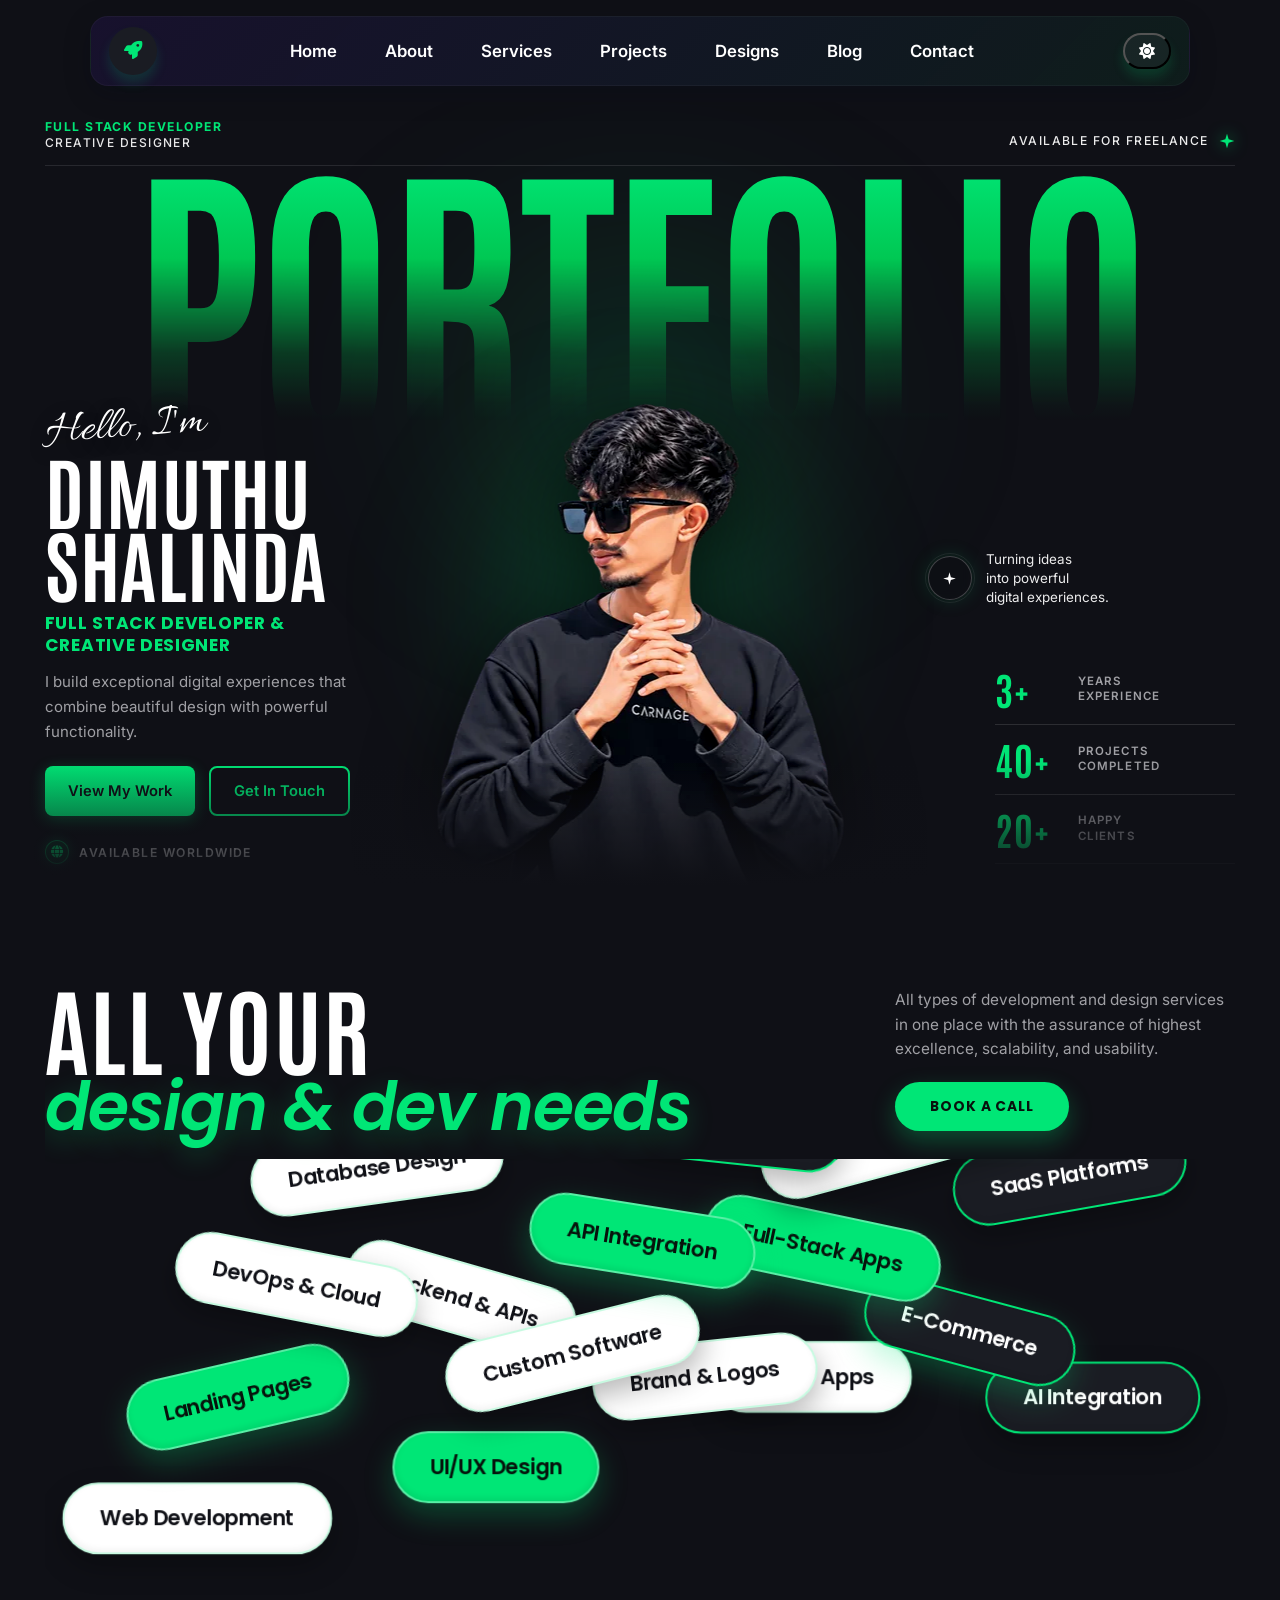
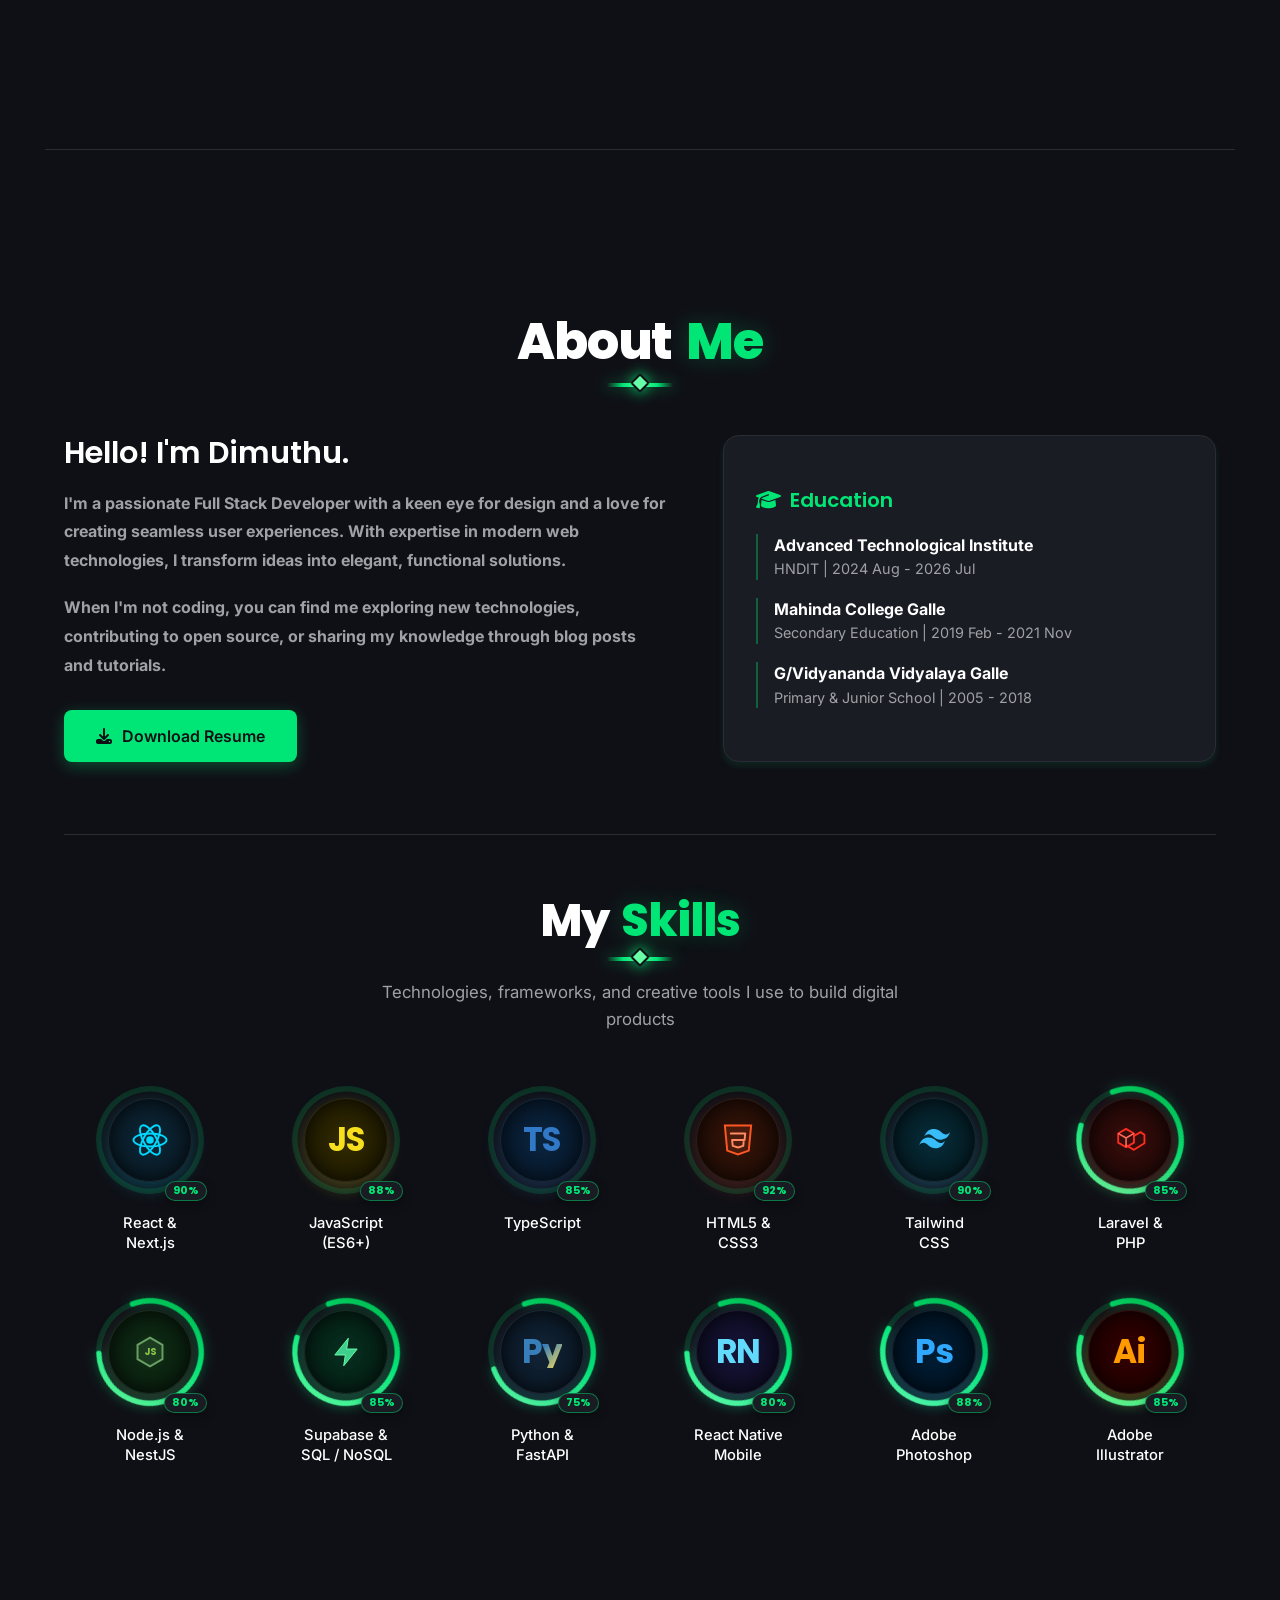
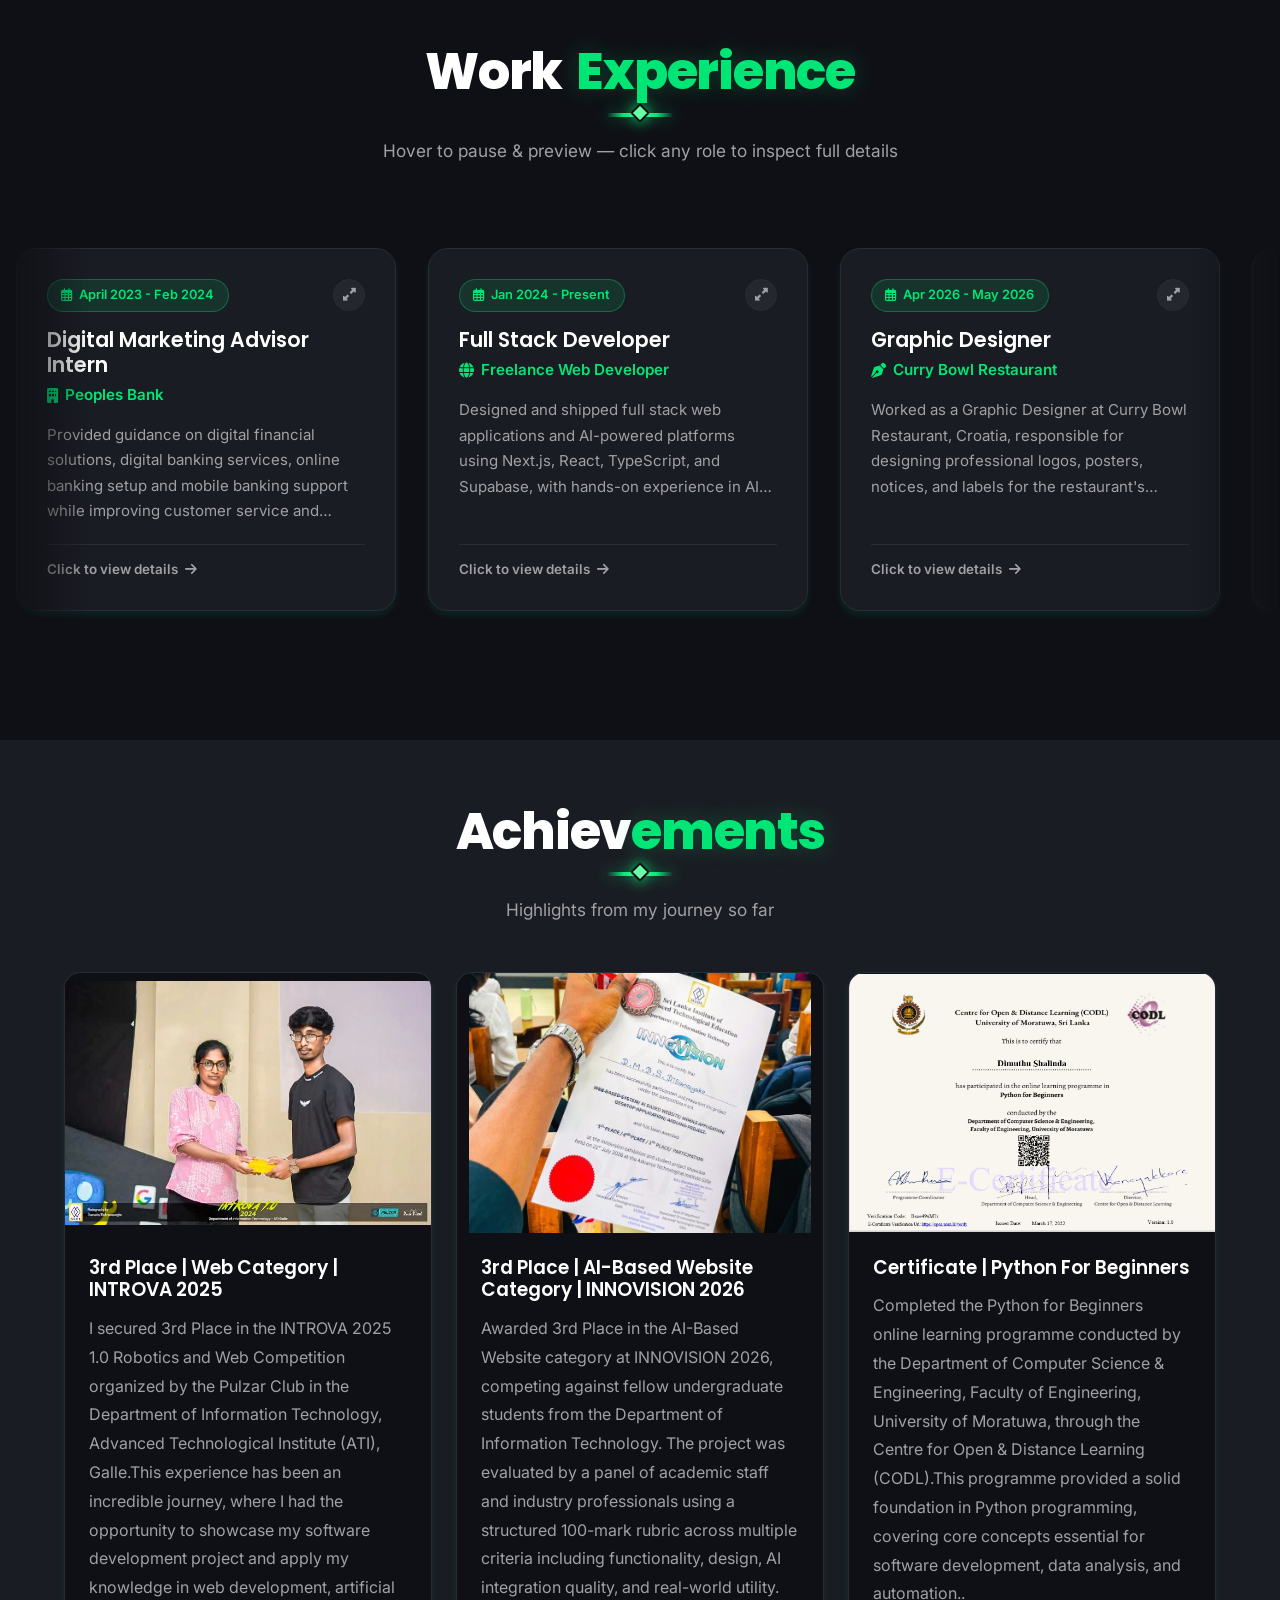
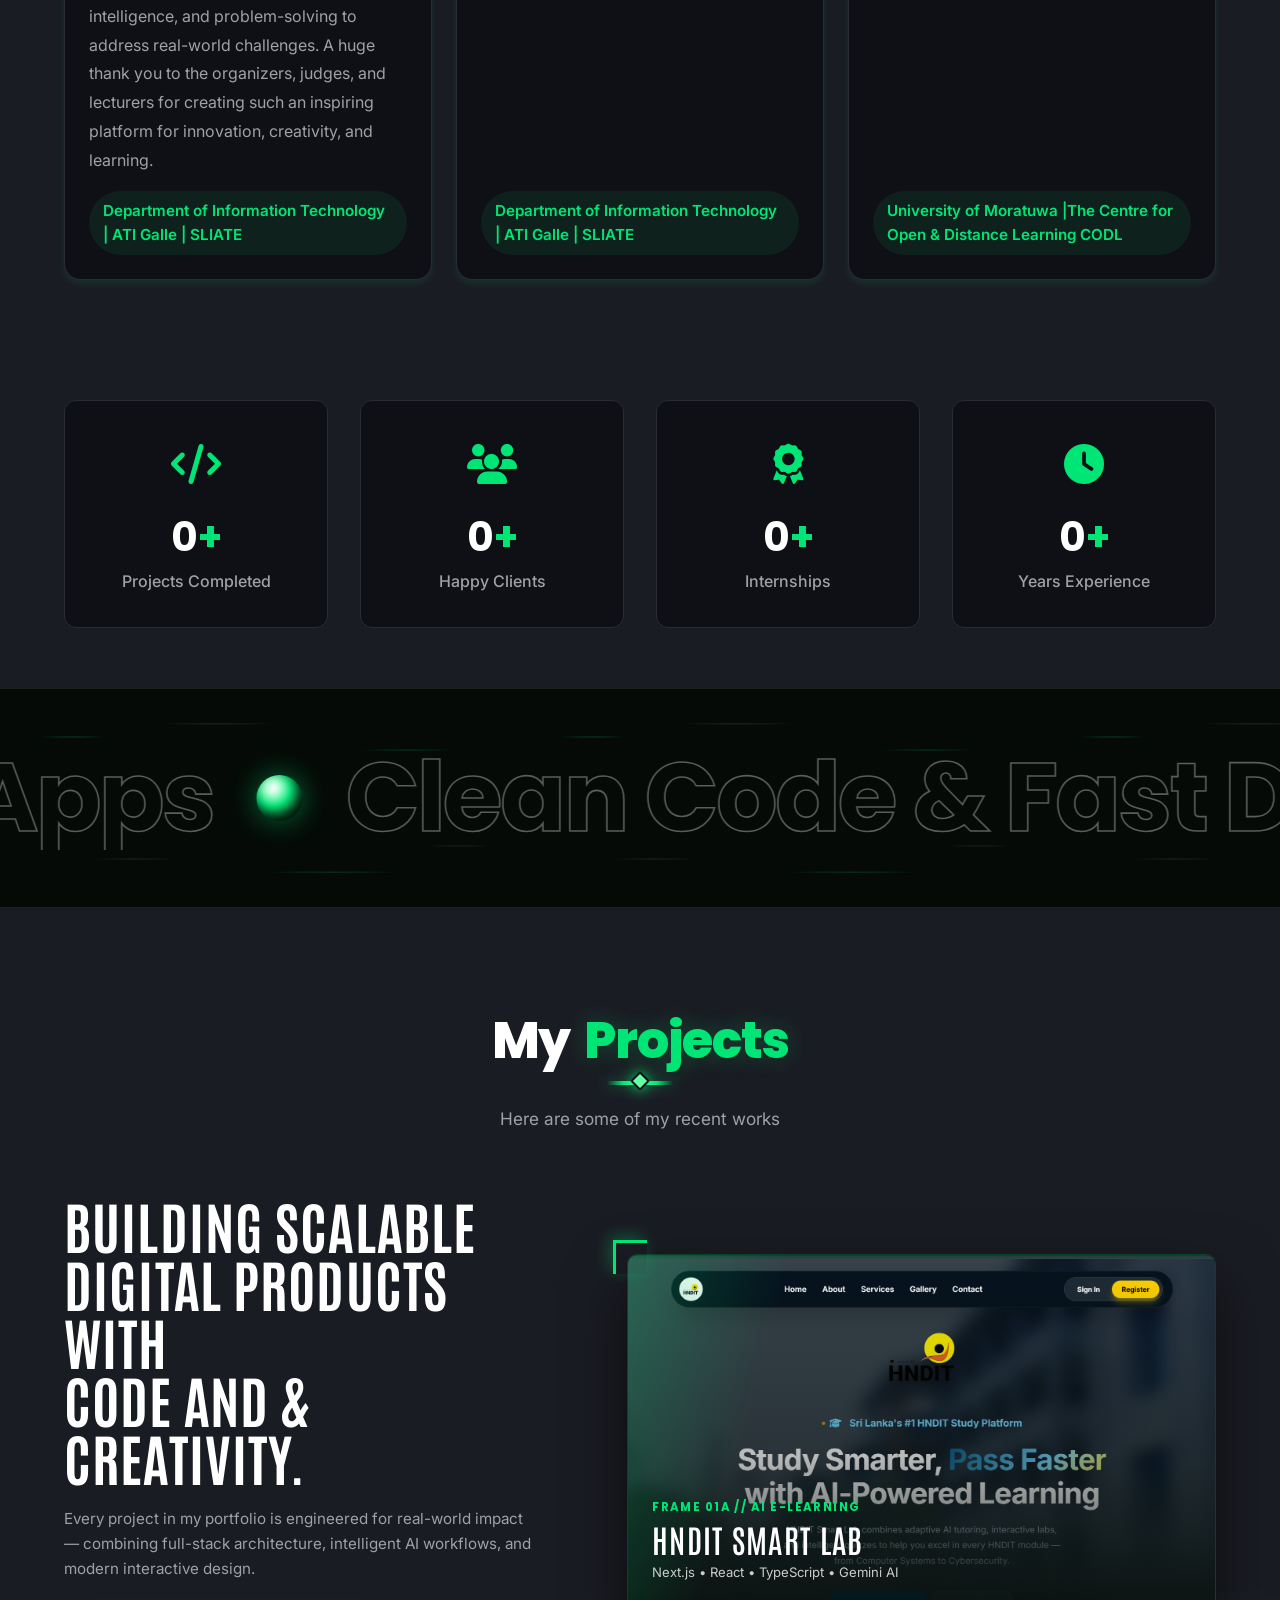
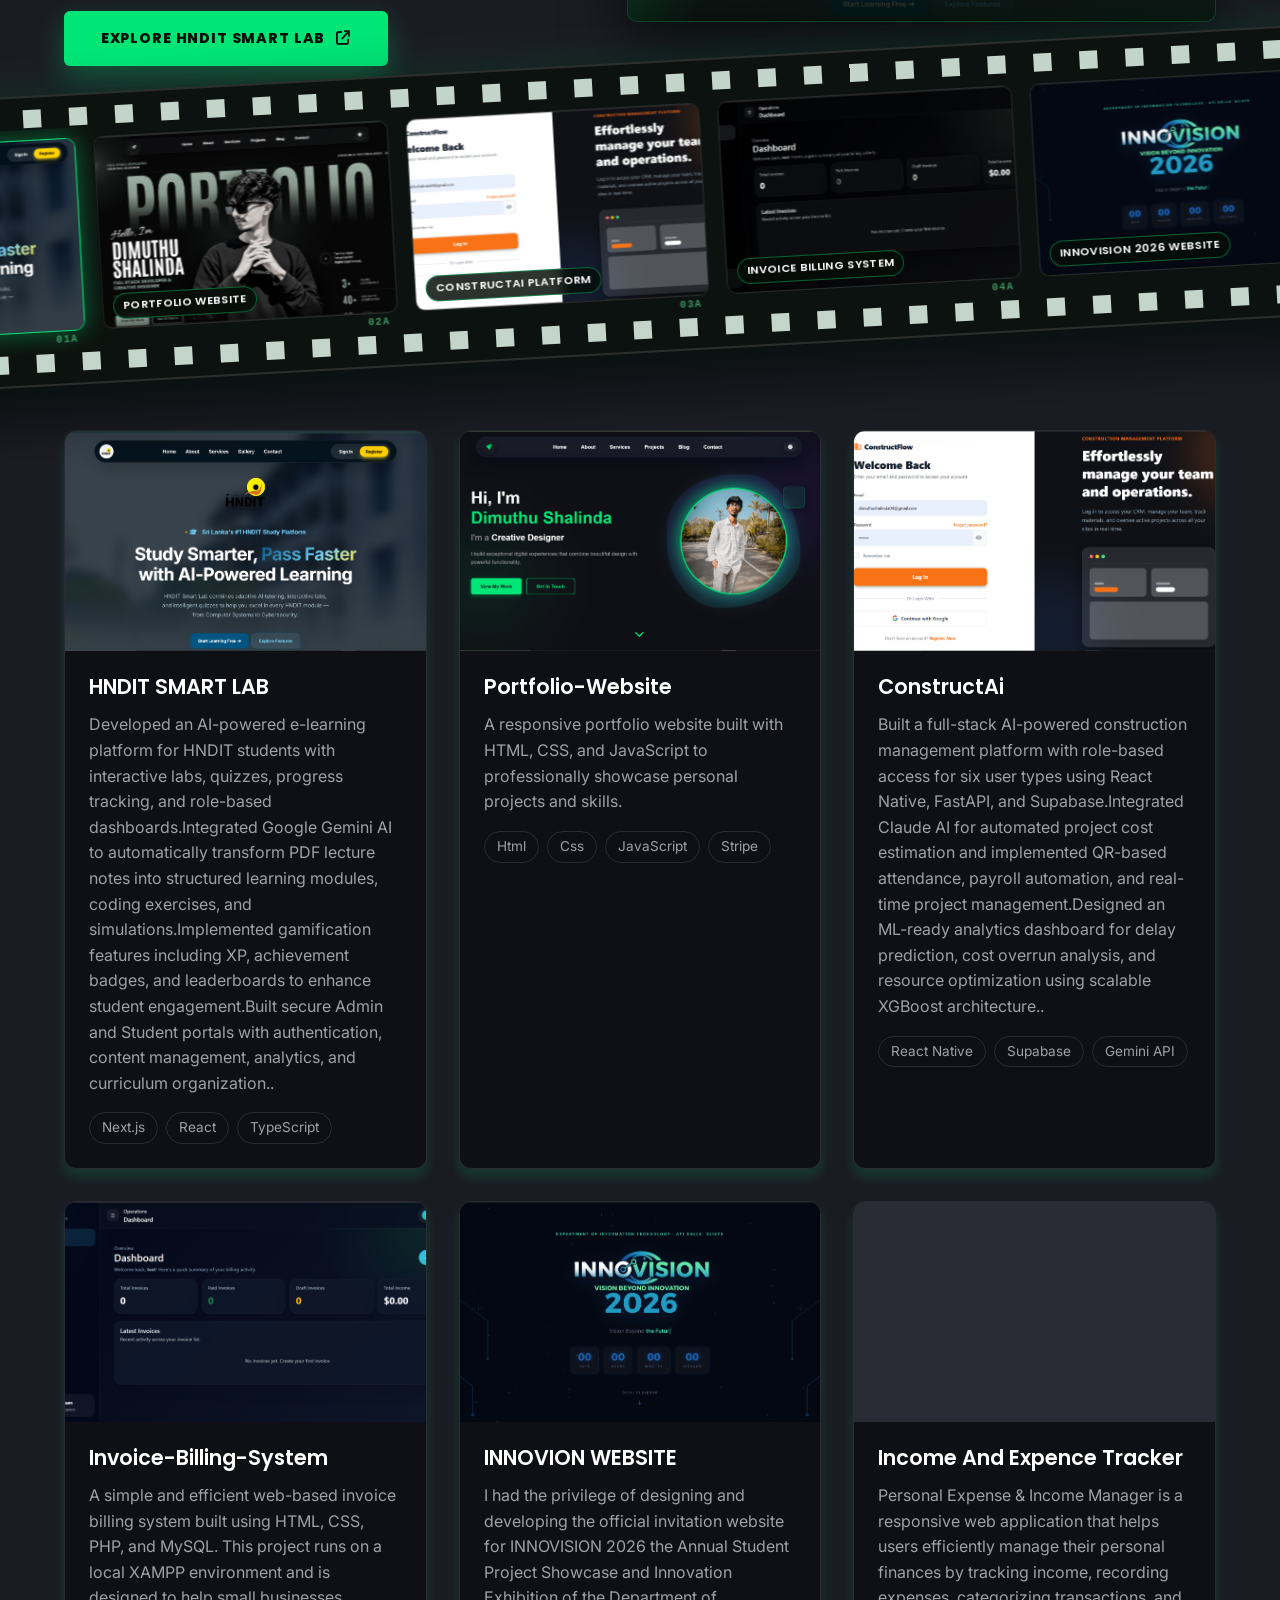
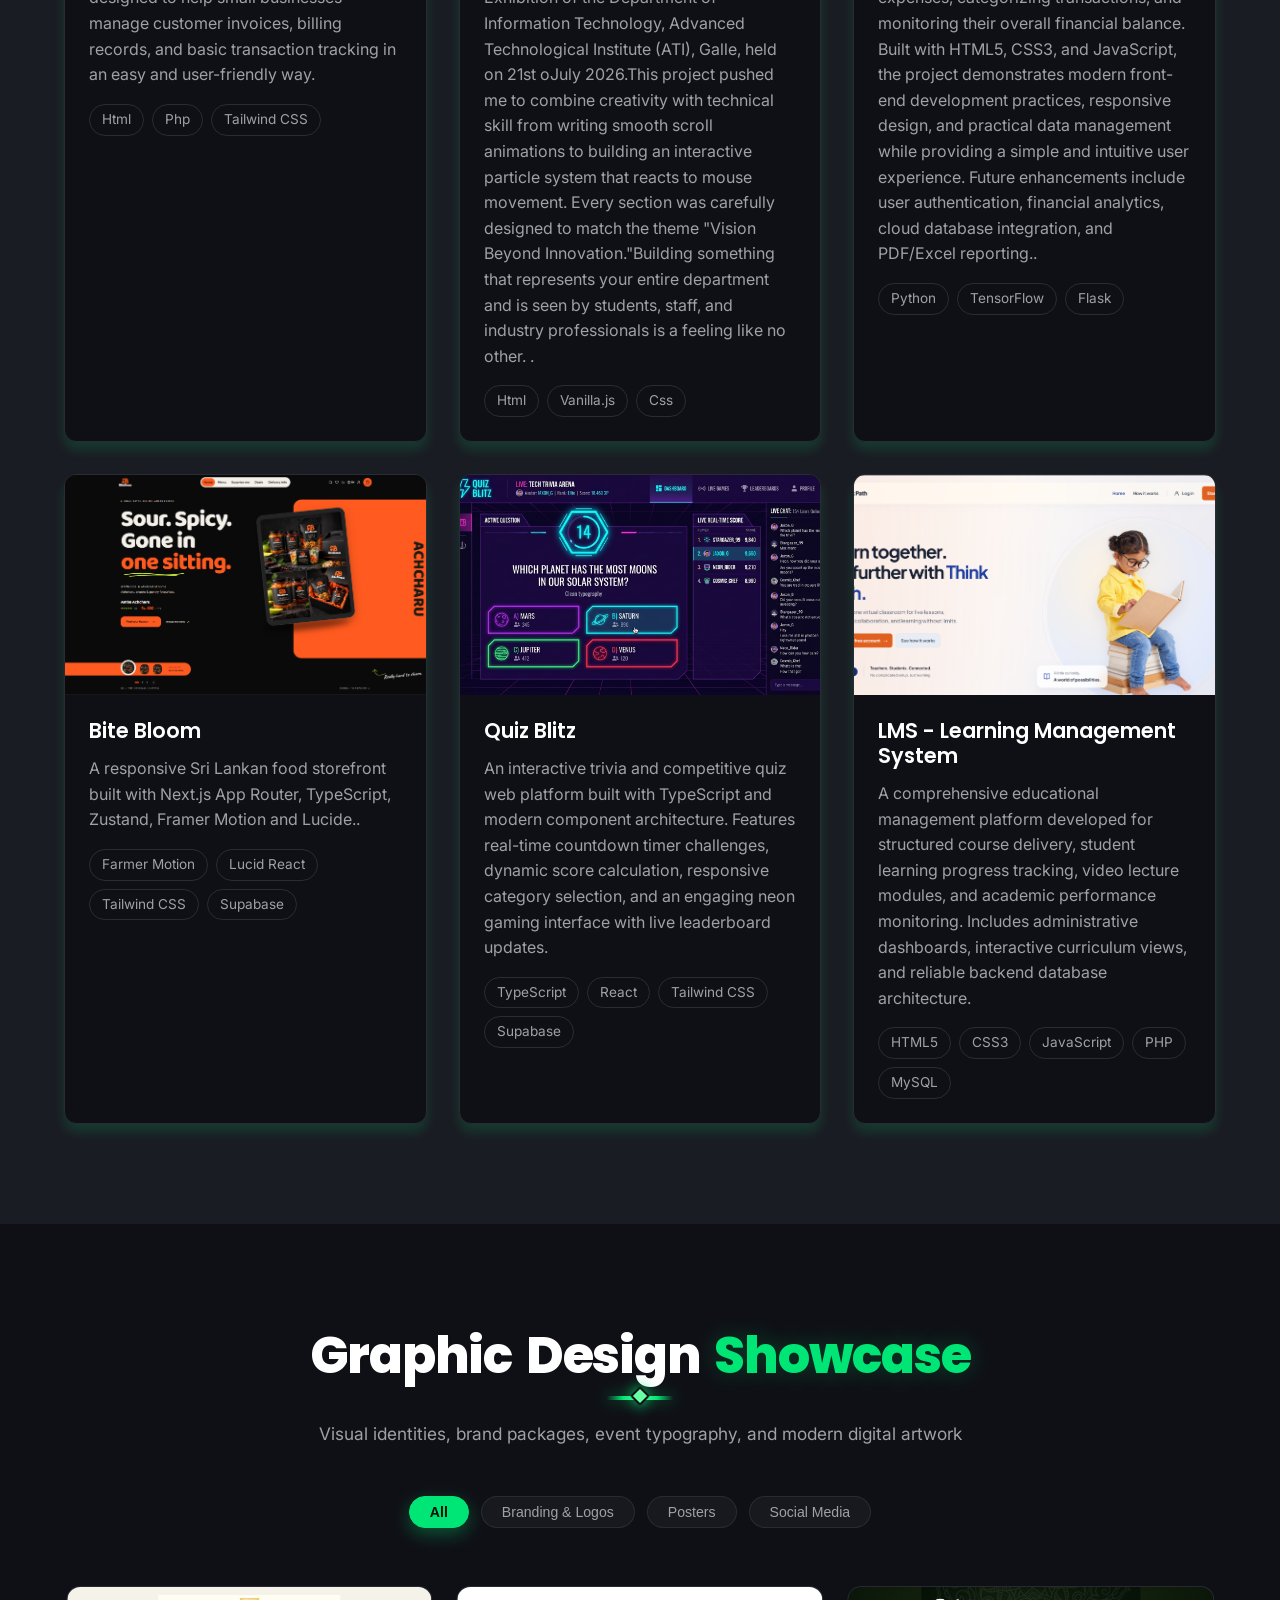
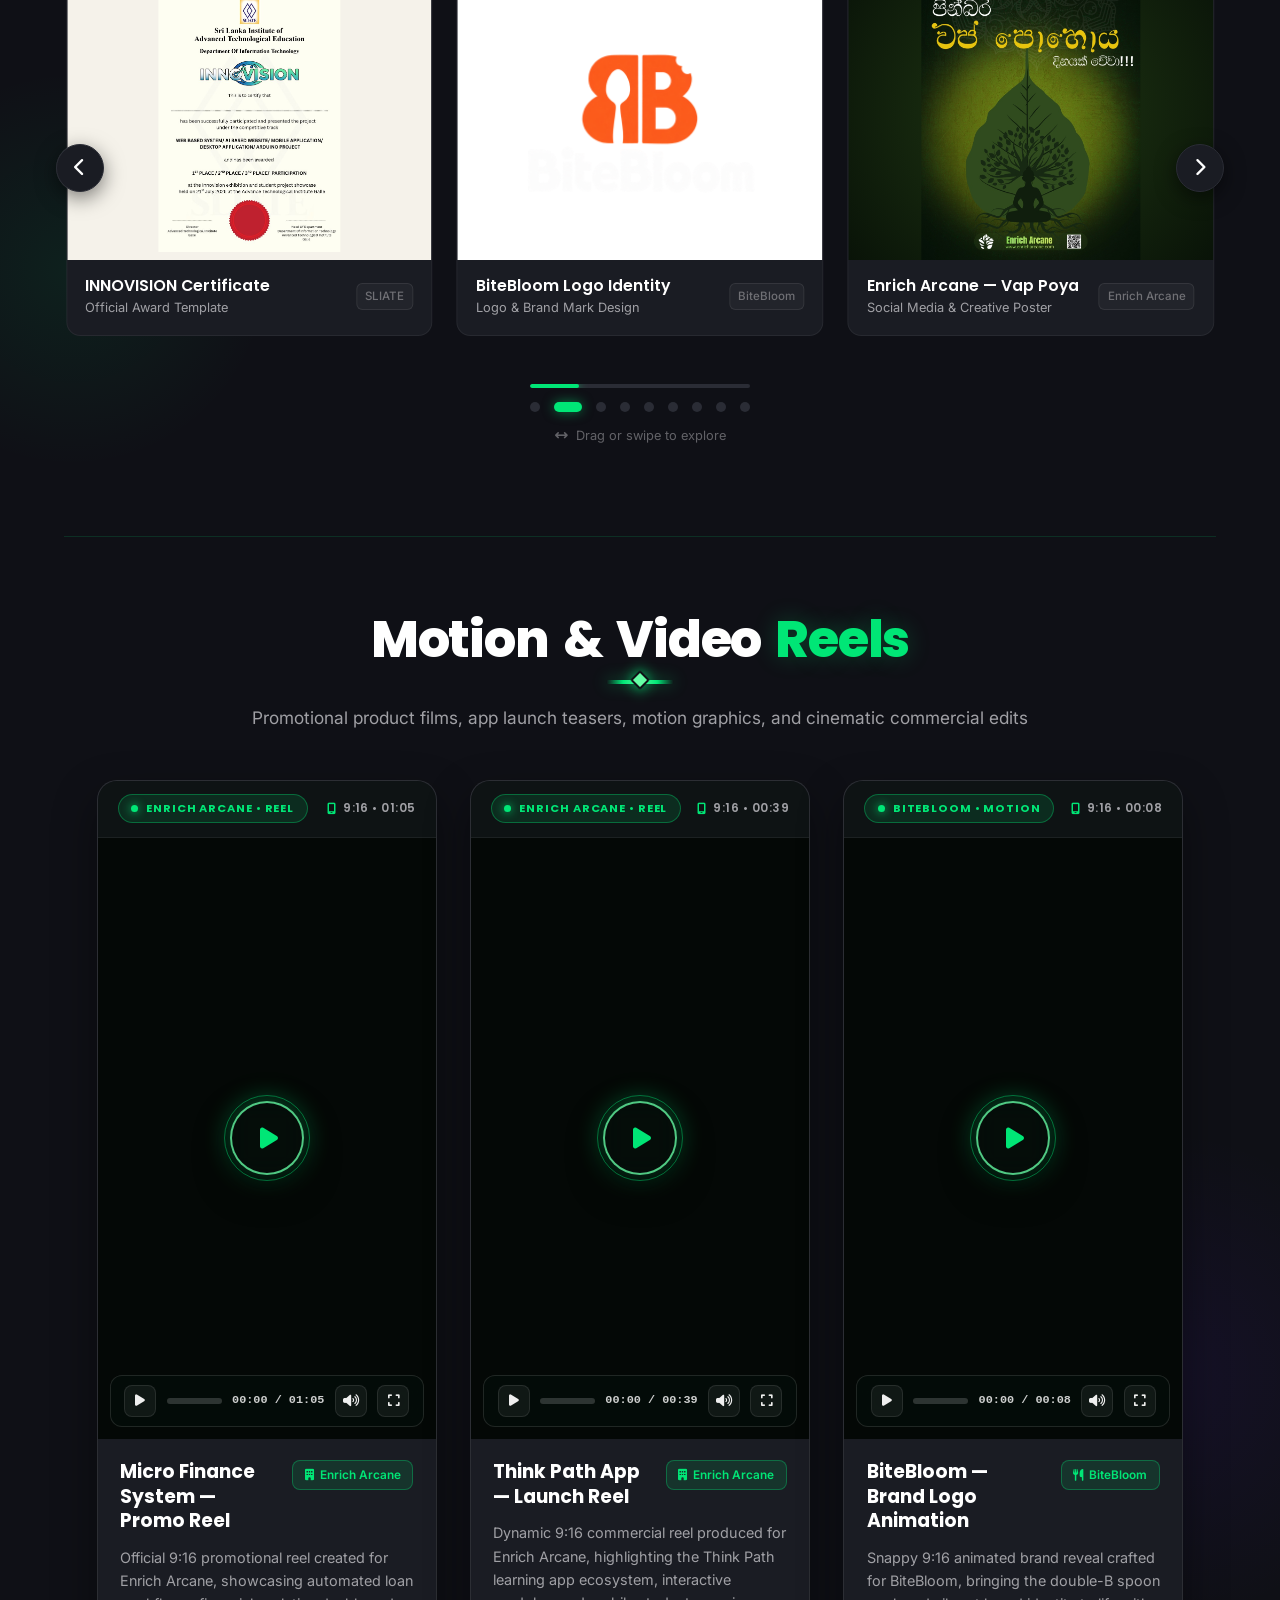
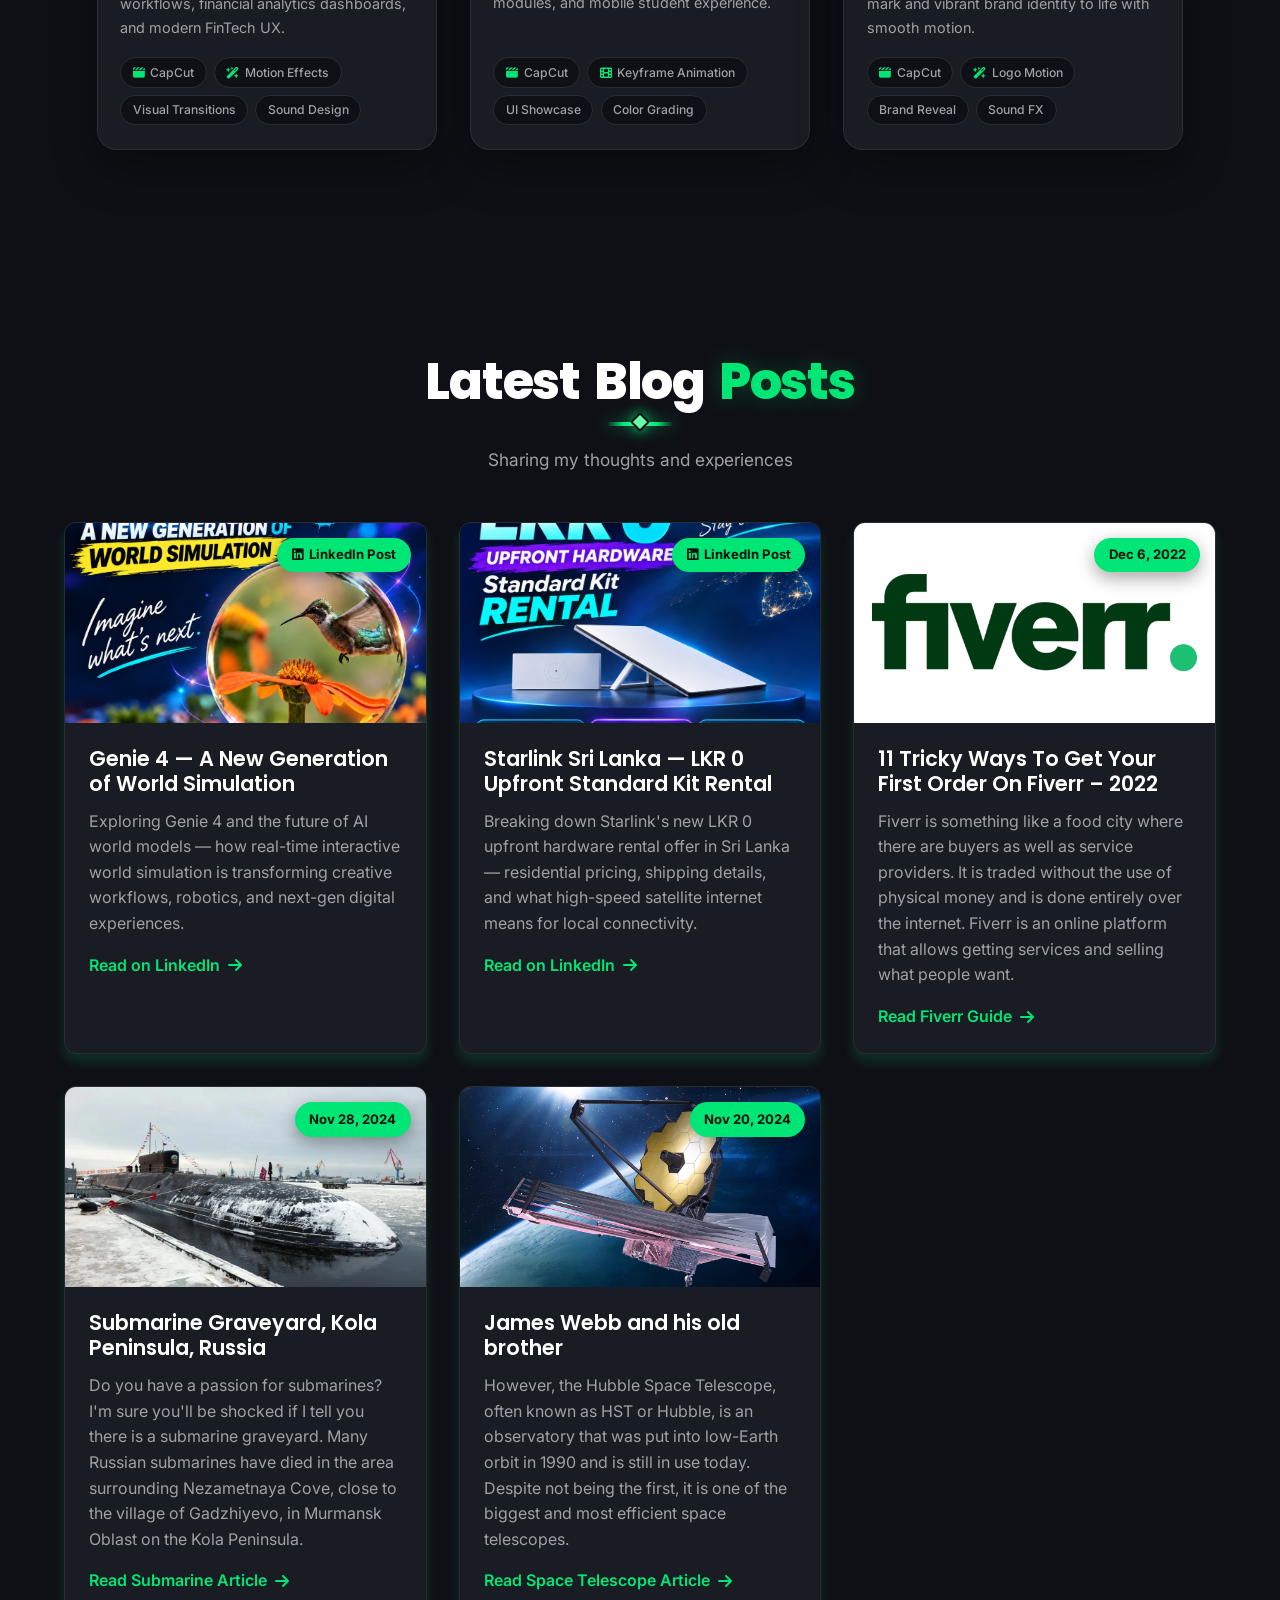
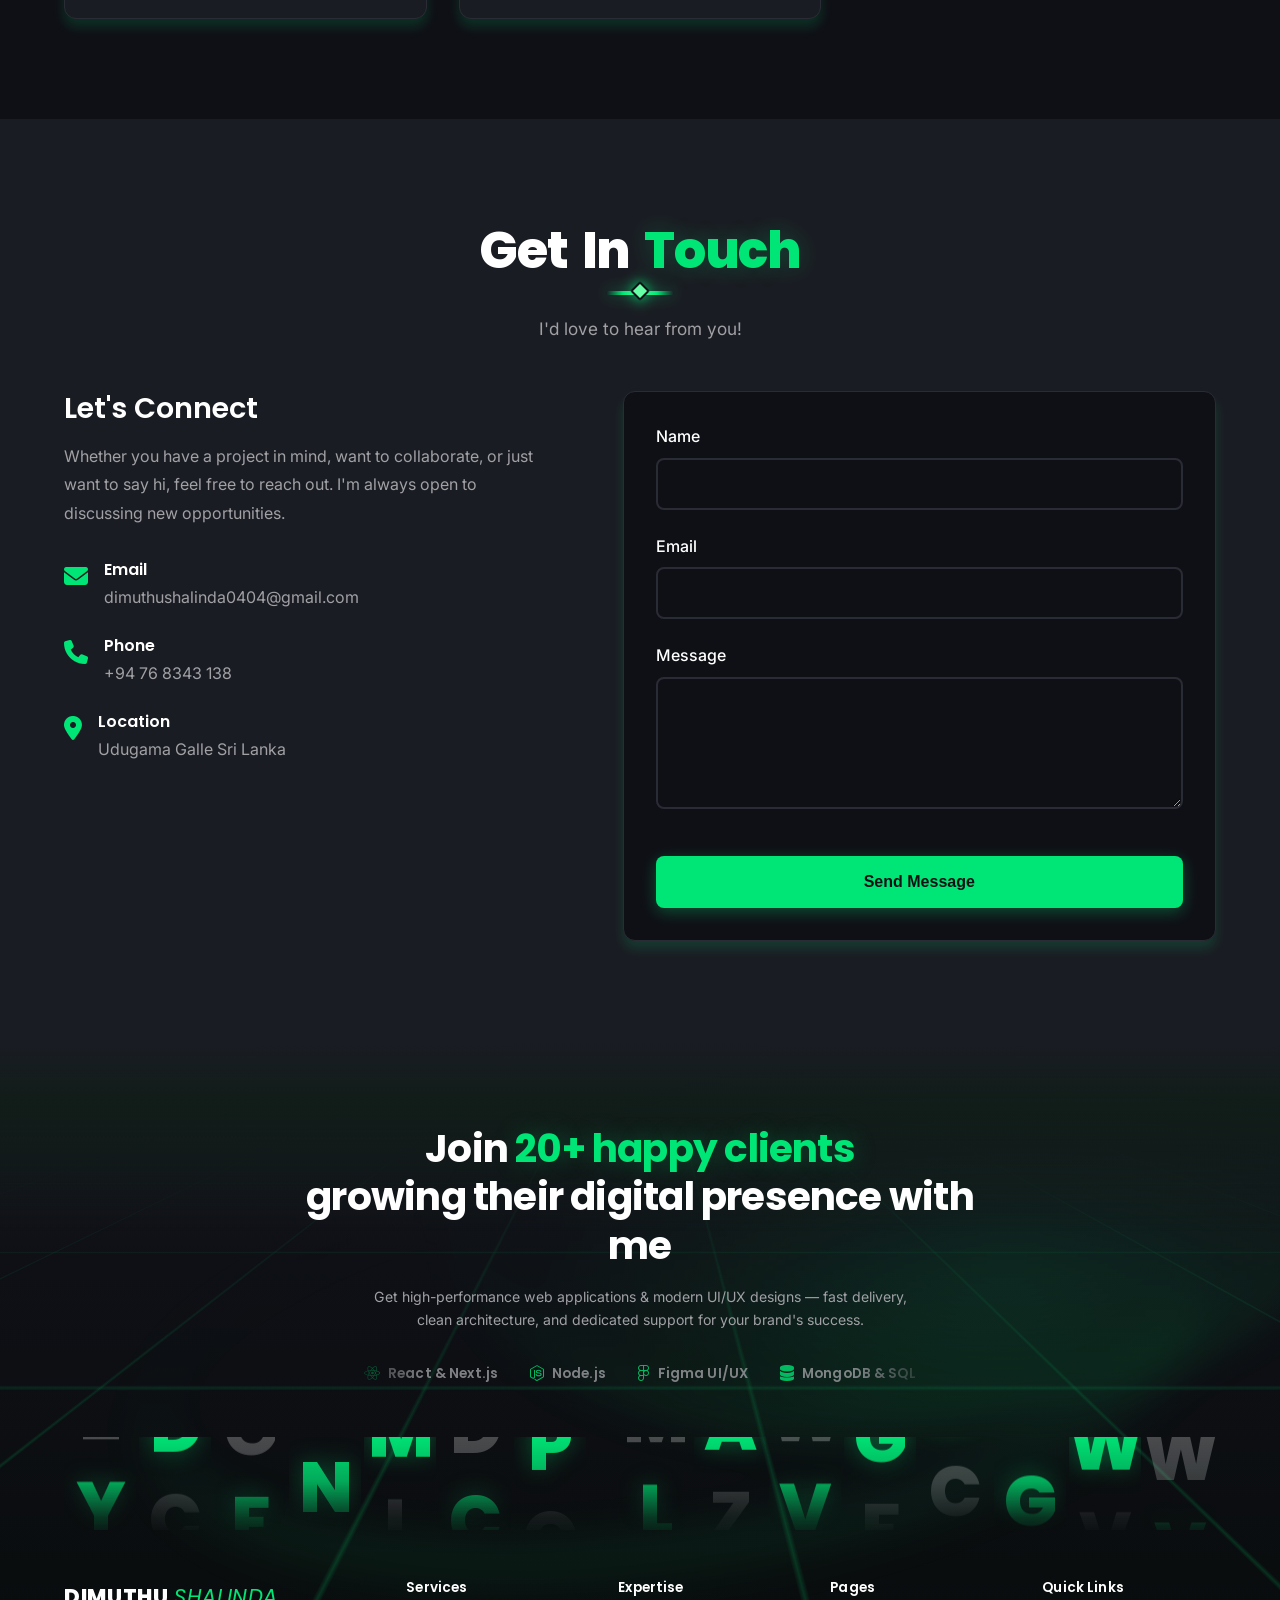
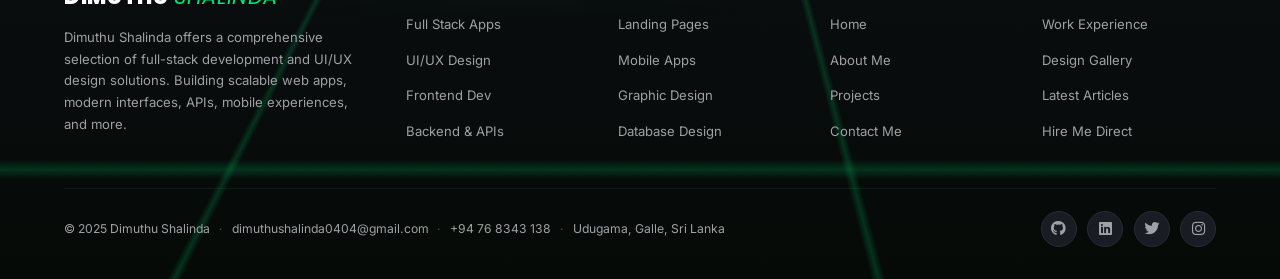
==== commit df3b55cc: "Defer GTM and remove mobile hero entrance animations" ====
--- a/index.html
+++ b/index.html
@@ -2,17 +2,28 @@
 <html lang="en">
 
 <head>
-    <!-- Google tag (gtag.js) - deferred until after load to protect FCP/LCP -->
+    <!-- Google tag (gtag.js) - deferred until interaction or 3.5s after load to protect LCP/TBT -->
     <script>
       window.dataLayer = window.dataLayer || [];
       function gtag(){dataLayer.push(arguments);}
       gtag('js', new Date());
-      window.addEventListener('load', function () {
-        var s = document.createElement('script');
-        s.async = true;
-        s.src = 'https://www.googletagmanager.com/gtm.js?id=GTM-PRXH3F9D';
-        document.head.appendChild(s);
-      });
+      (function () {
+        var loaded = false;
+        function loadGTM() {
+          if (loaded) return;
+          loaded = true;
+          var s = document.createElement('script');
+          s.async = true;
+          s.src = 'https://www.googletagmanager.com/gtm.js?id=GTM-PRXH3F9D';
+          document.head.appendChild(s);
+        }
+        ['pointerdown', 'scroll', 'keydown', 'touchstart'].forEach(function (ev) {
+          window.addEventListener(ev, loadGTM, { once: true, passive: true });
+        });
+        window.addEventListener('load', function () {
+          setTimeout(loadGTM, 3500);
+        });
+      })();
     </script>
     <meta charset="UTF-8">
     <meta name="viewport" content="width=device-width, initial-scale=1.0">
@@ -115,7 +126,7 @@
         rel="stylesheet" media="print" onload="this.media='all'">
     <link rel="preload" as="image" href="assets/images/newhero-mobile.webp?v=1" media="(max-width: 768px)" fetchpriority="high">
     <link rel="preload" as="image" href="assets/images/newhero.webp?v=1" media="(min-width: 769px)" fetchpriority="high">
-    <link rel="stylesheet" href="assets/css/style.min.css?v=38">
+    <link rel="stylesheet" href="assets/css/style.min.css?v=39">
     <script>
       window.addEventListener('load', function () {
         var fa = document.createElement('link');
@@ -2143,7 +2154,7 @@
     <!-- Custom Cursor Glow Effect (Circle Ring Removed) -->
     <div class="cursor-glow" id="cursorGlow" aria-hidden="true"></div>
 
-    <script src="assets/js/main.js?v=21" defer></script>
+    <script src="assets/js/main.js?v=22" defer></script>
 </body>
 
 </html>
--- a/assets/css/style.min.css
+++ b/assets/css/style.min.css
@@ -1 +1 @@
-:root{--primary-color:#00e676;--primary-dark:#00b248;--primary-light:#66ffa6;--secondary-color:#651fff;--accent-color:#00e676;--bg-color:#0f1016;--bg-secondary:#1a1c23;--text-primary:#ffffff;--text-secondary:#a0a0a5;--text-light:#707075;--border-color:#2a2c35;--shadow-sm:0 4px 6px rgba(0,230,118,0.1);--shadow-md:0 8px 12px rgba(0,230,118,0.15);--shadow-lg:0 15px 25px rgba(0,230,118,0.2);--shadow-xl:0 25px 40px rgba(0,230,118,0.25);--font-primary:'Inter',sans-serif;--font-heading:'Poppins',sans-serif;--font-display:'Antonio','Bebas Neue',sans-serif;--font-script:'Allura',cursive;--section-padding:100px 0;--container-padding:0 24px;--transition-speed:0.3s}[data-theme="light"]{--bg-color:#ffffff;--bg-secondary:#f9fafb;--text-primary:#1f2937;--text-secondary:#6b7280;--text-light:#9ca3af;--border-color:#e5e7eb;--shadow-sm:0 1px 2px 0 rgba(0,0,0,0.05);--shadow-md:0 4px 6px -1px rgba(0,0,0,0.1);--shadow-lg:0 10px 15px -3px rgba(0,0,0,0.1);--shadow-xl:0 20px 25px -5px rgba(0,0,0,0.1)}*{margin:0;padding:0;box-sizing:border-box}html{scroll-behavior:smooth;font-size:16px}body{font-family:var(--font-primary);background-color:var(--bg-color);color:var(--text-primary);line-height:1.6;overflow-x:hidden;transition:background-color var(--transition-speed),color var(--transition-speed)}.container{max-width:1200px;margin:0 auto;padding:var(--container-padding)}h1,h2,h3,h4,h5,h6{font-family:var(--font-heading);font-weight:600;line-height:1.2}a{text-decoration:none;color:inherit;transition:all var(--transition-speed)}img{max-width:100%;height:auto;display:block}section{padding:var(--section-padding)}.navbar{position:relative;top:auto;left:auto;width:100%;background:transparent;backdrop-filter:none;box-shadow:none;z-index:1000;transition:all var(--transition-speed);border-bottom:none}[data-theme="light"] .navbar{background:transparent}.navbar.scrolled{box-shadow:none;background:transparent}[data-theme="light"] .navbar.scrolled{background:rgba(255,255,255,0.8)}.navbar .container{display:flex;justify-content:space-between;align-items:center;padding:1rem 20px}.logo a{font-size:1.5rem;font-weight:700;color:var(--primary-color);font-family:var(--font-heading)}.nav-links{display:flex;list-style:none;gap:2rem}.nav-link{color:var(--text-primary);font-weight:500;position:relative}.nav-link::after{content:'';position:absolute;bottom:-5px;left:0;width:0;height:2px;background:var(--primary-color);transition:width var(--transition-speed)}.nav-link:hover::after,.nav-link.active::after{width:100%}.theme-toggle{cursor:pointer;font-size:1.2rem;color:var(--text-primary);padding:0.5rem;margin-left:1rem;transition:all var(--transition-speed)}.theme-toggle:hover{color:var(--primary-color);transform:rotate(20deg)}.hamburger{display:none;flex-direction:column;cursor:pointer;gap:4px}.hamburger span{width:25px;height:3px;background:var(--text-primary);border-radius:2px;transition:all var(--transition-speed)}.hamburger.active span:nth-child(1){transform:rotate(45deg) translate(5px,5px)}.hamburger.active span:nth-child(2){opacity:0}.hamburger.active span:nth-child(3){transform:rotate(-45deg) translate(7px,-6px)}.nav-pill{margin:0 auto;max-width:1100px;width:calc(100% - 48px);display:flex;align-items:center;justify-content:space-between;gap:1rem;padding:10px 18px;background:linear-gradient(135deg,rgba(26,29,41,0.72),rgba(12,13,18,0.68));border-radius:18px;box-shadow:0 8px 26px rgba(2,6,23,0.25);border:1px solid rgba(255,255,255,0.035);position:relative;transition:transform 0.28s ease,box-shadow 0.28s ease,background 0.28s ease}[data-theme="light"] .nav-pill{background:linear-gradient(135deg,rgba(255,255,255,0.96),rgba(230,255,240,0.85));border:1px solid rgba(0,0,0,0.06);box-shadow:0 8px 20px rgba(2,6,23,0.04)}[data-theme="dark"] .nav-pill{background:linear-gradient(135deg,rgba(101,31,255,0.10),rgba(0,230,118,0.06));border:1px solid rgba(255,255,255,0.035)}.nav-pill:hover{transform:none;box-shadow:none}.nav-pill .left .brand{display:inline-flex;align-items:center;justify-content:center;width:48px;height:48px;border-radius:50%;background:var(--bg-secondary);color:var(--primary-color);font-size:1.15rem;box-shadow:var(--shadow-md)}.nav-pill .nav-links{display:flex;gap:1.75rem;list-style:none;align-items:center;padding:0 12px}.nav-pill .nav-link{color:var(--text-primary);font-weight:600;padding:8px 10px;border-radius:8px;font-size:1.05rem;transition:color 0.2s ease,transform 0.22s ease,text-shadow 0.22s ease}.nav-pill .nav-link::after{content:'';display:block;height:3px;width:0;background:linear-gradient(90deg,var(--primary-color),var(--primary-light));border-radius:3px;transition:width 0.28s ease;margin-top:6px}.nav-pill .nav-link:hover{color:var(--primary-color);transform:translateY(-3px) scale(1.02);text-shadow:0 6px 18px rgba(0,0,0,0.25)}.nav-pill .nav-link:hover::after{width:100%}.nav-pill .right .theme-toggle{padding:8px 14px;border-radius:999px;background:var(--bg-secondary);color:var(--text-primary);font-size:1rem;display:inline-flex;align-items:center;gap:8px;box-shadow:var(--shadow-md);cursor:pointer;transition:transform 0.18s ease,background 0.18s ease}[data-theme="dark"] .nav-pill .right .theme-toggle{background:rgba(255,255,255,0.04)}.nav-pill .right .theme-toggle:hover{transform:translateY(-2px) scale(1.02);background:linear-gradient(90deg,rgba(255,255,255,0.03),rgba(255,255,255,0.06))}@media (max-width:768px){.container{padding:0 1.15rem}.nav-pill .nav-links{position:absolute;top:calc(100% + 10px);left:0;right:0;width:auto;max-height:70vh;overflow-y:auto;background:rgba(10,18,13,0.96);border-radius:14px;display:flex;flex-direction:column;align-items:stretch;justify-content:flex-start;padding:10px 14px;gap:0.35rem;transition:opacity 0.26s ease,transform 0.26s ease;opacity:0;transform:translateY(-6px);pointer-events:none;z-index:1200;box-shadow:0 18px 40px rgba(0,0,0,0.55)}.nav-pill .nav-links.active{opacity:1;transform:translateY(0);pointer-events:auto}[data-theme="dark"] .nav-pill .nav-links{background:rgba(10,18,13,0.96);border:1px solid rgba(0,230,118,0.18);backdrop-filter:blur(16px) saturate(150%)}[data-theme="light"] .nav-pill .nav-links{background:rgba(255,255,255,0.98);border:1px solid rgba(0,178,72,0.18);backdrop-filter:blur(12px) saturate(130%)}.hamburger{display:flex}[data-theme="dark"] .nav-pill{background:linear-gradient(135deg,rgba(15,31,23,0.9),rgba(8,13,10,0.9));backdrop-filter:blur(12px) saturate(160%);border:1px solid rgba(0,230,118,0.14)}[data-theme="light"] .nav-pill{background:linear-gradient(135deg,rgba(255,255,255,0.96),rgba(230,255,240,0.94));backdrop-filter:blur(8px) saturate(120%);border:1px solid rgba(0,0,0,0.06)}}html,body{background-color:var(--bg-color) !important;overflow-x:hidden;max-width:100vw}@media (max-width:768px){.navbar .container{padding:0.65rem 0.9rem !important;position:relative}.nav-pill{width:100%;max-width:100%;margin:0;padding:8px 62px 8px 12px;box-shadow:0 8px 22px rgba(2,6,23,0.35);border-radius:14px;border:1px solid rgba(255,255,255,0.06);backdrop-filter:blur(10px) saturate(140%)}.nav-pill .left .brand{width:42px;height:42px;font-size:1.05rem}.hamburger{position:absolute;right:26px;top:50%;transform:translateY(-50%);z-index:1101}.nav-pill .right .theme-toggle{position:absolute;right:58px;top:50%;transform:translateY(-50%);margin-left:0;z-index:1101;width:40px;height:40px;padding:0;background:rgba(255,255,255,0.04);box-shadow:0 6px 18px rgba(2,6,23,0.18);border-radius:999px;display:inline-flex;align-items:center;justify-content:center;font-size:1rem}.nav-pill .nav-link{background:transparent;padding:10px 12px;border-radius:8px;font-size:0.98rem}[data-theme="dark"] .nav-pill .right .theme-toggle{background:rgba(255,255,255,0.04);color:var(--text-primary);box-shadow:0 8px 22px rgba(0,0,0,0.45)}[data-theme="light"] .nav-pill .right .theme-toggle{background:rgba(255,255,255,0.95);color:var(--text-primary);box-shadow:0 6px 16px rgba(2,6,23,0.06)}.nav-pill .right .theme-toggle i{font-size:1.1rem}}.navbar.scrolled .nav-pill{backdrop-filter:blur(8px) saturate(120%);background:rgba(255,255,255,0.06);border:1px solid rgba(255,255,255,0.06);box-shadow:0 8px 30px rgba(2,6,23,0.25)}[data-theme="light"] .navbar.scrolled .nav-pill{background:rgba(255,255,255,0.6);border:1px solid rgba(255,255,255,0.4);box-shadow:0 6px 20px rgba(2,6,23,0.06)}[data-theme="dark"] .navbar.scrolled .nav-pill{background:rgba(15,16,22,0.6);border:1px solid rgba(255,255,255,0.06);box-shadow:0 8px 28px rgba(2,6,23,0.35)}.hero{min-height:auto;display:flex;flex-direction:column;justify-content:flex-start;position:relative;background-color:var(--bg-color);padding:0.75rem 0 0;overflow:hidden;--hero-img-offset-x:0%}.hero::before{content:'';position:absolute;top:8%;left:50%;transform:translateX(-50%);width:760px;height:460px;background:radial-gradient(circle,rgba(0,230,118,0.14) 0%,rgba(0,178,72,0.04) 45%,transparent 72%);border-radius:50%;filter:blur(70px);z-index:0;pointer-events:none}.hero::after{content:'';position:absolute;bottom:0;left:0;width:100%;height:140px;background:linear-gradient(to top,var(--bg-color) 10%,transparent 100%);z-index:3;pointer-events:none}.hero-wrapper{max-width:1360px;width:100%;margin:0 auto;padding:0 clamp(1.25rem,3.5vw,3rem);position:relative;z-index:2;display:flex;flex-direction:column;flex:1}.hero-top-bar{display:flex;align-items:flex-end;justify-content:space-between;padding:0.35rem 0 0.9rem;border-bottom:1px solid rgba(255,255,255,0.1);margin-bottom:0.25rem;animation:heroFadeDown 0.8s ease-out both}[data-theme="light"] .hero-top-bar{border-bottom-color:rgba(0,0,0,0.12)}.hero-top-role{display:flex;flex-direction:column;gap:2px;line-height:1.2}.top-role-primary{font-family:var(--font-primary);font-size:0.76rem;font-weight:700;letter-spacing:0.12em;text-transform:uppercase;color:var(--primary-color)}.top-role-secondary{font-family:var(--font-primary);font-size:0.75rem;font-weight:500;letter-spacing:0.12em;text-transform:uppercase;color:var(--text-primary);opacity:0.9}.hero-top-status{display:inline-flex;align-items:center;gap:0.65rem}.status-label{font-family:var(--font-primary);font-size:0.76rem;font-weight:500;letter-spacing:0.12em;text-transform:uppercase;color:var(--text-primary);opacity:0.92}.status-sparkle{display:inline-flex;align-items:center;justify-content:center;color:var(--primary-color);filter:drop-shadow(0 0 8px rgba(0,230,118,0.65));animation:sparklePulse 3s ease-in-out infinite}.hero-stage{position:relative;flex:0 0 auto;display:flex;flex-direction:column;justify-content:flex-end;min-height:clamp(540px,54vw,780px);padding-bottom:2.25rem}.hero-bg-word{position:absolute;top:-0.04em;left:50%;transform:translateX(-50%) scaleY(1.12);transform-origin:top center;width:100%;text-align:center;font-family:var(--font-display);font-weight:700;font-size:clamp(4.6rem,21.8vw,19.4rem);line-height:0.84;letter-spacing:-0.015em;text-transform:uppercase;white-space:nowrap;user-select:none;pointer-events:none;z-index:1;background:linear-gradient( 180deg,var(--primary-color) 0%,#00c853 38%,rgba(0,178,72,0.26) 74%,rgba(0,178,72,0.03) 94%,transparent 100% );-webkit-background-clip:text;background-clip:text;color:transparent;animation:heroWordReveal 1s cubic-bezier(0.16,1,0.3,1) both}[data-theme="light"] .hero-bg-word{background:linear-gradient( 180deg,var(--primary-color) 0%,var(--primary-dark) 46%,rgba(0,178,72,0.22) 78%,rgba(0,178,72,0.02) 96%,transparent 100% );-webkit-background-clip:text;background-clip:text;color:transparent}.hero-person-wrap{position:absolute;bottom:-2.25rem;left:50%;transform:translateX(-50%);width:clamp(440px,56vw,760px);height:clamp(460px,54vw,760px);display:flex;align-items:flex-end;justify-content:center;z-index:2;pointer-events:none;-webkit-mask-image:linear-gradient(to bottom,#000 74%,rgba(0,0,0,0.65) 89%,transparent 99%);mask-image:linear-gradient(to bottom,#000 74%,rgba(0,0,0,0.65) 89%,transparent 99%);animation:heroPhotoRise 1.05s cubic-bezier(0.16,1,0.3,1) 0.12s both}.hero-person-glow{position:absolute;bottom:15%;left:50%;transform:translateX(-50%);width:68%;height:68%;background:radial-gradient(circle,rgba(0,230,118,0.22) 0%,rgba(0,178,72,0.05) 55%,transparent 72%);filter:blur(45px);z-index:0}.hero-cutout-photo{position:relative;z-index:1;width:100%;height:100%;max-width:none;object-fit:contain;object-position:center bottom;transform:translateX(var(--hero-img-offset-x));filter:drop-shadow(0 18px 38px rgba(0,0,0,0.65)) contrast(1.03)}[data-theme="light"] .hero-cutout-photo{filter:drop-shadow(0 16px 32px rgba(0,178,72,0.18)) contrast(1.02)}.hero-content{position:relative;z-index:4;width:100%;display:grid;grid-template-columns:minmax(280px,1.08fr) minmax(240px,1.15fr) minmax(230px,0.85fr);align-items:end;gap:1.5rem;margin-top:auto;padding-top:clamp(9rem,19vw,15.5rem)}.hero-left-block{display:flex;flex-direction:column;align-items:flex-start;text-align:left;animation:fadeInUp 0.9s cubic-bezier(0.16,1,0.3,1) 0.18s both}.hero-greeting{font-family:var(--font-script);font-size:clamp(2.35rem,3.6vw,3.35rem);font-weight:400;color:var(--text-primary);line-height:0.9;margin-bottom:-0.15rem;margin-left:0.15rem;transform:rotate(-4deg);transform-origin:left bottom;text-shadow:0 4px 18px rgba(0,0,0,0.45)}[data-theme="light"] .hero-greeting{text-shadow:none}.hero-title{font-family:var(--font-display);font-size:clamp(3.4rem,6.2vw,5.6rem);font-weight:700;line-height:0.92;letter-spacing:0.01em;text-transform:uppercase;color:var(--text-primary);margin-bottom:0.85rem;display:flex;flex-direction:column}.hero-name-line{display:block}.hero-subtitle{font-family:var(--font-heading);font-size:clamp(0.95rem,1.35vw,1.2rem);font-weight:700;line-height:1.28;letter-spacing:0.04em;text-transform:uppercase;color:var(--primary-color);margin-bottom:0.9rem}.hero-description{font-family:var(--font-primary);font-size:0.94rem;line-height:1.65;color:var(--text-secondary);max-width:340px;margin:0 0 1.35rem}.hero-buttons{display:flex;gap:0.85rem;justify-content:flex-start;flex-wrap:wrap;margin-bottom:1.4rem;position:relative;z-index:10}.hero-buttons .btn{padding:0.72rem 1.45rem;font-size:0.92rem;border-radius:8px}.hero-worldwide{display:inline-flex;align-items:center;gap:0.65rem;margin-top:0.15rem}.worldwide-icon{width:24px;height:24px;border-radius:50%;background:rgba(0,230,118,0.15);border:1px solid rgba(0,230,118,0.45);color:var(--primary-color);display:inline-flex;align-items:center;justify-content:center;font-size:0.78rem;box-shadow:0 0 12px rgba(0,230,118,0.25)}.worldwide-text{font-family:var(--font-primary);font-size:0.76rem;font-weight:600;letter-spacing:0.12em;text-transform:uppercase;color:var(--text-primary);opacity:0.9}.hero-right-block{display:flex;flex-direction:column;justify-content:space-between;align-items:flex-end;gap:2.5rem;animation:fadeInUp 0.9s cubic-bezier(0.16,1,0.3,1) 0.28s both}.hero-tagline-card{display:flex;align-items:center;gap:0.9rem;align-self:flex-start;margin-left:0.5rem;margin-bottom:0.5rem}.sparkle-badge{width:44px;height:44px;flex-shrink:0;border-radius:50%;border:1px solid rgba(255,255,255,0.22);background:rgba(15,16,22,0.45);backdrop-filter:blur(6px);display:inline-flex;align-items:center;justify-content:center;color:var(--text-primary);box-shadow:0 0 20px rgba(0,230,118,0.15);position:relative}.sparkle-badge::before{content:'';position:absolute;inset:-4px;border-radius:50%;border:1px solid rgba(255,255,255,0.07);pointer-events:none}[data-theme="light"] .sparkle-badge{border-color:rgba(0,178,72,0.35);background:rgba(255,255,255,0.8);color:var(--primary-dark)}.hero-tagline-text{font-family:var(--font-primary);font-size:0.84rem;line-height:1.42;color:var(--text-primary);opacity:0.92;margin:0;text-align:left}.hero-stats{width:100%;max-width:240px;display:flex;flex-direction:column}.hero-stat-item{display:flex;align-items:center;justify-content:flex-start;gap:1.15rem;padding:0.95rem 0;border-bottom:1px solid rgba(255,255,255,0.12)}[data-theme="light"] .hero-stat-item{border-bottom-color:rgba(0,0,0,0.12)}.hero-stat-num{font-family:var(--font-display);font-size:clamp(2.1rem,3vw,2.75rem);font-weight:700;line-height:1;color:var(--primary-color);min-width:64px;letter-spacing:0.02em}.hero-stat-label{font-family:var(--font-primary);font-size:0.72rem;font-weight:600;line-height:1.35;letter-spacing:0.1em;text-transform:uppercase;color:var(--text-secondary);text-align:left}@keyframes heroWordReveal{from{opacity:0;transform:translateX(-50%) scaleY(1.02) translateY(24px)}to{opacity:1;transform:translateX(-50%) scaleY(1.12) translateY(0)}}@keyframes heroPhotoRise{from{opacity:0;transform:translateX(-50%) translateY(36px)}to{opacity:1;transform:translateX(-50%) translateY(0)}}@keyframes heroFadeDown{from{opacity:0;transform:translateY(-14px)}to{opacity:1;transform:translateY(0)}}@keyframes sparklePulse{0%,100%{transform:scale(1);opacity:0.85}50%{transform:scale(1.18);opacity:1}}.btn{display:inline-flex;align-items:center;justify-content:center;padding:0.875rem 2rem;border-radius:8px;font-weight:600;text-align:center;cursor:pointer;border:none;transition:all var(--transition-speed);font-size:1rem;text-decoration:none;line-height:1.5}.btn-primary{background:var(--primary-color) !important;color:var(--bg-color) !important;box-shadow:0 4px 15px rgba(0,230,118,0.3)}.btn-primary:hover{background:var(--primary-light) !important;transform:translateY(-2px);box-shadow:0 8px 25px rgba(0,230,118,0.5)}.btn-secondary{background:transparent !important;color:var(--primary-color) !important;border:2px solid var(--primary-color) !important}.btn-secondary:hover{background:var(--primary-color) !important;color:var(--bg-color) !important;box-shadow:0 4px 15px rgba(0,230,118,0.3)}.stats{background:var(--bg-secondary);padding:60px 0}.stats-grid{display:grid;grid-template-columns:repeat(auto-fit,minmax(220px,1fr));gap:2rem}.stat-card{background:var(--bg-color);padding:2rem;border-radius:12px;text-align:center;border:1px solid var(--border-color);transition:all var(--transition-speed);position:relative;overflow:hidden}.stat-card::before{content:'';position:absolute;top:0;left:-100%;width:100%;height:100%;background:linear-gradient(90deg,transparent,rgba(0,230,118,0.1),transparent);transition:left 0.5s}.stat-card:hover::before{left:100%}.stat-card:hover{transform:translateY(-5px);box-shadow:0 10px 30px rgba(0,230,118,0.2);border-color:var(--primary-color)}.stat-icon{font-size:2.5rem;color:var(--primary-color);margin-bottom:1rem}.stat-number{font-size:2.5rem;font-weight:700;color:var(--text-primary);margin-bottom:0.5rem}.stat-number::after{content:'+';color:var(--primary-color)}.stat-label{font-size:1rem;color:var(--text-secondary);font-weight:500}.section-title,.skills-header-block h3{font-family:var(--font-heading);font-size:clamp(2.2rem,4.3vw,3.15rem);font-weight:800;letter-spacing:-0.025em;text-align:center;margin:0 auto 1.25rem;color:var(--text-primary);position:relative;display:table;padding:0.15rem 0.6rem 0.85rem;cursor:pointer;user-select:none;transition:transform 0.35s cubic-bezier(0.16,1,0.3,1)}.section-title::before,.skills-header-block h3::before{content:'';position:absolute;bottom:0;left:50%;transform:translateX(-50%);width:68px;height:4px;background:linear-gradient(90deg,transparent,var(--primary-color),var(--primary-light),var(--primary-color),transparent);border-radius:999px;box-shadow:0 0 16px rgba(0,230,118,0.45);transition:width 0.45s cubic-bezier(0.16,1,0.3,1),box-shadow 0.35s ease}.section-title::after,.skills-header-block h3::after{content:'';position:absolute;bottom:-3px;left:50%;transform:translateX(-50%) rotate(45deg);width:10px;height:10px;background:var(--primary-light);border:2px solid var(--bg-color);border-radius:2px;box-shadow:0 0 14px var(--primary-color);transition:transform 0.45s cubic-bezier(0.16,1,0.3,1),background-color 0.3s ease}.section-title:hover::before,.skills-header-block h3:hover::before{width:100%;box-shadow:0 0 26px rgba(0,230,118,0.75)}.section-title:hover::after,.skills-header-block h3:hover::after{transform:translateX(-50%) rotate(225deg) scale(1.25);background:#ffffff}.title-word{display:inline-block;white-space:nowrap}.title-word + .title-word{margin-left:0.28em}.title-word-accent .title-char{color:var(--primary-color);text-shadow:0 0 24px rgba(0,230,118,0.24)}.title-char{display:inline-block;will-change:transform,color,text-shadow;transition:transform 0.38s cubic-bezier(0.22,1,0.36,1),color 0.28s ease,text-shadow 0.28s ease;transition-delay:calc(var(--char-i,0) * 24ms)}.section-title:hover .title-char,.skills-header-block h3:hover .title-char{transform:translateY(-7px) scale(1.08);color:var(--primary-light);text-shadow:0 10px 24px rgba(0,230,118,0.55)}.section-title:hover .title-word-accent .title-char,.skills-header-block h3:hover .title-word-accent .title-char{color:#ffffff;text-shadow:0 0 26px var(--primary-color),0 8px 20px rgba(0,230,118,0.65)}[data-theme="light"] .section-title:hover .title-word-accent .title-char,[data-theme="light"] .skills-header-block h3:hover .title-word-accent .title-char{color:var(--primary-dark)}.section-subtitle{text-align:center;color:var(--text-secondary);font-size:1.08rem;margin-bottom:3rem}.services{background:var(--bg-color);padding:80px 0 60px;position:relative;overflow:hidden}.services .container{max-width:1360px;width:100%;margin:0 auto;padding:0 clamp(1.25rem,3.5vw,3rem)}.services-showcase{position:relative;background:var(--bg-color);border:none;border-bottom:1px solid var(--border-color);box-shadow:none;padding:0;overflow:hidden;min-height:760px;display:flex;flex-direction:column;justify-content:space-between}[data-theme="light"] .services-showcase{background:var(--bg-color);border-color:var(--border-color);box-shadow:none}.services-top-row{display:flex;align-items:flex-start;justify-content:space-between;gap:2.5rem;position:relative;z-index:5}.services-heading-group{flex:1 1 580px}.services-big-title{display:flex;flex-direction:column;align-items:flex-start;line-height:0.96;margin:0;cursor:pointer}.services-title-bold{font-family:var(--font-display);font-size:clamp(3.4rem,7.5vw,6.4rem);font-weight:700;letter-spacing:0.02em;text-transform:uppercase;color:var(--text-primary);display:block;opacity:0;transform:translate3d(-36px,18px,0);transition:opacity 0.65s cubic-bezier(0.16,1,0.3,1),transform 0.65s cubic-bezier(0.16,1,0.3,1),color 0.3s ease,text-shadow 0.3s ease}.services-title-italic{font-family:var(--font-heading);font-style:italic;font-weight:600;font-size:clamp(2.3rem,5.2vw,4.4rem);letter-spacing:-0.02em;color:var(--primary-color);display:block;margin-top:0.04em;text-shadow:0 8px 28px rgba(0,230,118,0.24);opacity:0;transform:translate3d(36px,22px,0);transition:opacity 0.72s cubic-bezier(0.16,1,0.3,1) 0.1s,transform 0.72s cubic-bezier(0.16,1,0.3,1) 0.1s,color 0.3s ease,text-shadow 0.3s ease}.services.services-entered .services-title-bold,.services.services-entered .services-title-italic{opacity:1;transform:translate3d(0,0,0)}.services-big-title:hover .services-title-bold{transform:translate3d(6px,-3px,0);text-shadow:0 0 28px rgba(0,230,118,0.32)}.services-big-title:hover .services-title-italic{transform:translate3d(12px,-3px,0) scale(1.02);color:var(--primary-light);text-shadow:0 10px 34px rgba(0,230,118,0.55)}.services-cta-group{flex:0 1 340px;display:flex;flex-direction:column;align-items:flex-start;gap:1.25rem;padding-top:0.5rem}.services-cta-desc{font-family:var(--font-primary);font-size:0.96rem;line-height:1.6;color:var(--text-secondary);margin:0}.services-book-btn{display:inline-flex;align-items:center;justify-content:center;padding:0.85rem 2.2rem;border-radius:999px;background:var(--primary-color);color:#07120d;font-family:var(--font-heading);font-size:0.86rem;font-weight:700;letter-spacing:0.06em;text-transform:uppercase;box-shadow:0 10px 25px rgba(0,230,118,0.28);transition:transform 0.25s ease,background 0.25s ease,box-shadow 0.25s ease}.services-book-btn:hover{background:var(--primary-light);color:#07120d;transform:translateY(-3px) scale(1.03);box-shadow:0 14px 30px rgba(0,230,118,0.45)}.service-active-banner{position:relative;z-index:6;margin-top:1.25rem;padding:0.9rem 1.25rem;border-radius:16px;background:var(--bg-secondary);backdrop-filter:blur(12px);border:1px solid rgba(0,230,118,0.38);display:flex;align-items:center;justify-content:space-between;gap:1.25rem;opacity:0;transform:translateY(-10px);pointer-events:none;max-height:0;overflow:hidden;margin-top:0;padding-top:0;padding-bottom:0;border-width:0;transition:all 0.32s cubic-bezier(0.16,1,0.3,1)}.service-active-banner.visible{opacity:1;transform:translateY(0);pointer-events:auto;max-height:180px;margin-top:1.25rem;padding:0.95rem 1.35rem;border-width:1px;box-shadow:var(--shadow-md)}.service-banner-info{display:flex;align-items:center;gap:1rem}.service-banner-icon{width:44px;height:44px;border-radius:50%;background:rgba(0,230,118,0.16);border:1px solid rgba(0,230,118,0.45);color:var(--primary-color);display:inline-flex;align-items:center;justify-content:center;font-size:1.15rem;flex-shrink:0}.service-banner-text h3{font-size:1.05rem;color:var(--text-primary);margin:0 0 0.15rem}.service-banner-text p{font-size:0.88rem;color:var(--text-secondary);margin:0;line-height:1.4}.service-banner-actions{display:flex;align-items:center;gap:0.75rem;flex-shrink:0}.service-inquire-btn{display:inline-flex;align-items:center;gap:0.5rem;padding:0.6rem 1.2rem;border-radius:999px;background:var(--primary-color);color:#07120d;font-size:0.84rem;font-weight:700;transition:transform 0.2s ease,background 0.2s ease}.service-inquire-btn:hover{background:var(--primary-light);transform:translateY(-2px)}.service-banner-close{width:34px;height:34px;border-radius:50%;border:1px solid var(--border-color);background:var(--bg-color);color:var(--text-primary);cursor:pointer;display:inline-flex;align-items:center;justify-content:center;transition:background 0.2s ease,color 0.2s ease}.service-banner-close:hover{border-color:var(--primary-color);color:var(--primary-color)}.services-pile-stage{position:relative;width:100%;margin-left:0;height:clamp(480px,54vw,590px);margin-top:1.25rem;overflow:hidden;z-index:3;touch-action:manipulation}.service-pill{position:absolute;left:0;top:0;display:inline-flex;align-items:center;justify-content:center;padding:clamp(0.8rem,1.5vw,1.15rem) clamp(1.5rem,2.8vw,2.35rem);border-radius:999px;background:#ffffff;color:#0f1016;border:2px solid rgba(0,230,118,0.22);font-family:var(--font-heading);font-size:clamp(0.95rem,1.65vw,1.35rem);font-weight:600;letter-spacing:-0.01em;white-space:nowrap;cursor:pointer;user-select:none;will-change:transform;box-shadow:0 12px 28px rgba(0,0,0,0.28),inset 0 -3px 6px rgba(0,0,0,0.05);transition:background-color 0.25s ease,color 0.25s ease,border-color 0.25s ease,box-shadow 0.25s ease;transform:translate3d(0,-350px,0)}[data-theme="light"] .service-pill{background:#111827;color:#ffffff;border-color:rgba(0,230,118,0.35);box-shadow:0 10px 24px rgba(0,0,0,0.12)}.service-pill:nth-child(3n + 2){background:var(--primary-color);color:#06130c;border-color:rgba(255,255,255,0.35);box-shadow:0 12px 30px rgba(0,230,118,0.25),inset 0 -3px 6px rgba(0,0,0,0.08)}.service-pill:nth-child(4n){background:var(--bg-secondary);color:var(--text-primary);border-color:var(--primary-color)}.service-pill:hover,.service-pill.active-pill{background:var(--primary-light);color:#05120b;border-color:#ffffff;box-shadow:0 18px 40px rgba(0,230,118,0.5),0 0 24px rgba(0,230,118,0.4);z-index:20}.service-pill:focus-visible{outline:3px solid var(--primary-color);outline-offset:3px}@media (max-width:968px){.services-showcase{min-height:680px}.services-top-row{flex-direction:column;gap:1.5rem}.services-heading-group,.services-cta-group{flex:1 1 auto;max-width:100%}.services-pile-stage{height:480px}}@media (max-width:768px){.services .container{padding:0 1.15rem}.services-showcase{min-height:640px}.services-pile-stage{width:100%;margin-left:0;height:460px}.service-pill{padding:0.65rem 1.2rem;font-size:0.92rem}.service-active-banner.visible{flex-direction:column;align-items:flex-start}.service-banner-actions{width:100%;justify-content:space-between}}@media (max-width:480px){.services-showcase{min-height:610px}.services-pile-stage{height:440px}.service-pill{padding:0.56rem 1rem;font-size:0.84rem}}.experience{background:var(--bg-color);padding:75px 0 85px;overflow:hidden;position:relative}.experience-marquee-viewport{position:relative;width:100%;overflow:hidden;padding:2.25rem 0 2.75rem;margin-top:0.5rem;-webkit-mask-image:linear-gradient(to right,transparent 0%,#000 7%,#000 93%,transparent 100%);mask-image:linear-gradient(to right,transparent 0%,#000 7%,#000 93%,transparent 100%)}.experience-marquee-track{display:flex;align-items:stretch;gap:2rem;width:max-content;animation:expMarqueeRTL 34s linear infinite;will-change:transform;padding:0 1rem}.experience-marquee-viewport:hover .experience-marquee-track{animation-play-state:paused}@keyframes expMarqueeRTL{0%{transform:translate3d(0,0,0)}100%{transform:translate3d(-50%,0,0)}}.experience-card{flex:0 0 380px;width:380px;background:var(--bg-secondary);border:1px solid var(--border-color);border-radius:20px;padding:1.85rem;box-shadow:var(--shadow-sm);cursor:pointer;position:relative;display:flex;flex-direction:column;justify-content:space-between;transition:transform 0.36s cubic-bezier(0.16,1,0.3,1),box-shadow 0.36s cubic-bezier(0.16,1,0.3,1),border-color 0.3s ease,background-color 0.3s ease}.experience-card:hover,.experience-card:focus-visible{transform:translateY(-14px) scale(1.06);border-color:var(--primary-color);box-shadow:0 24px 52px rgba(0,0,0,0.48),0 0 30px rgba(0,230,118,0.25);z-index:15;outline:none}.exp-card-top-badge{display:flex;align-items:center;justify-content:space-between;gap:0.75rem;margin-bottom:1rem}.exp-period-pill{display:inline-flex;align-items:center;gap:0.45rem;padding:0.35rem 0.85rem;border-radius:999px;background:rgba(0,230,118,0.12);border:1px solid rgba(0,230,118,0.32);color:var(--primary-color);font-size:0.8rem;font-weight:600}.exp-zoom-hint{width:32px;height:32px;border-radius:50%;background:rgba(255,255,255,0.05);border:1px solid var(--border-color);color:var(--text-secondary);display:inline-flex;align-items:center;justify-content:center;font-size:0.8rem;transition:all 0.28s ease}.experience-card:hover .exp-zoom-hint{background:var(--primary-color);border-color:var(--primary-color);color:#06130c;transform:scale(1.12)}.experience-header{display:flex;flex-direction:column;align-items:flex-start;gap:0.35rem;margin-bottom:0.9rem}.experience-header h3{margin:0;font-size:1.28rem;color:var(--text-primary)}.exp-company-tag{display:inline-flex;align-items:center;gap:0.45rem;color:var(--primary-color);font-size:0.95rem;font-weight:600}.experience-card p{color:var(--text-secondary);font-size:0.94rem;line-height:1.7;margin-bottom:1.25rem;display:-webkit-box;-webkit-line-clamp:4;-webkit-box-orient:vertical;overflow:hidden}.exp-card-footer{margin-top:auto;padding-top:0.85rem;border-top:1px solid rgba(255,255,255,0.07);display:flex;align-items:center;justify-content:space-between}[data-theme="light"] .exp-card-footer{border-top-color:rgba(0,0,0,0.08)}.exp-click-prompt{font-size:0.84rem;font-weight:600;color:var(--text-secondary);display:inline-flex;align-items:center;gap:0.45rem;transition:color 0.25s ease,gap 0.25s ease}.experience-card:hover .exp-click-prompt{color:var(--primary-color);gap:0.7rem}@media (max-width:640px){.experience-card{flex:0 0 305px;width:305px;padding:1.45rem}}.achievements{background:var(--bg-secondary);padding:60px 0}.achievement-grid{display:grid;grid-template-columns:repeat(auto-fit,minmax(240px,1fr));gap:1.5rem;margin-top:2rem}.achievement-card{background:var(--bg-color);border:1px solid var(--border-color);border-radius:16px;overflow:hidden;box-shadow:var(--shadow-sm);transition:transform 0.25s ease,box-shadow 0.25s ease,border-color 0.25s ease;display:flex;flex-direction:column;height:100%}.achievement-card:hover{transform:translateY(-6px);box-shadow:0 18px 40px rgba(0,0,0,0.25);border-color:var(--primary-color)}.achievement-image{width:100%;display:block;height:260px;object-fit:contain;background:transparent;cursor:pointer;transition:opacity 0.3s ease}.achievement-image:hover{opacity:0.8}.achievement-details{padding:1.5rem;text-align:left;display:flex;flex-direction:column;flex-grow:1}.achievement-details h3{color:var(--text-primary);margin-bottom:0.75rem}.achievement-details p{color:var(--text-secondary);line-height:1.8;margin-bottom:1rem}.achievement-details span{display:inline-block;padding:0.5rem 0.85rem;border-radius:999px;background:rgba(0,230,118,0.08);color:var(--primary-color);font-weight:600;font-size:0.95rem;margin-top:auto;align-self:flex-start}.about{background:var(--bg-color)}.about-content{display:grid;grid-template-columns:1.1fr 0.9fr;gap:3.5rem;align-items:stretch;margin-top:3rem}.about-text{display:flex;flex-direction:column;justify-content:center}.about-text h3{font-size:1.9rem;margin-bottom:1.1rem;color:var(--text-primary)}.about-text p{color:var(--text-secondary);margin-bottom:1.15rem;line-height:1.8}.about-resume-btn{align-self:flex-start;margin-top:0.75rem;gap:0.6rem}.about-education-col{display:flex;flex-direction:column}.education{background:var(--bg-secondary);border:1px solid var(--border-color);padding:1.85rem 2rem;border-radius:16px;margin:0;height:100%;box-shadow:var(--shadow-sm);display:flex;flex-direction:column;justify-content:center;gap:1.1rem}.education h4{color:var(--primary-color);font-size:1.25rem;margin-bottom:0.25rem;display:flex;align-items:center;gap:0.6rem}.edu-item{padding-left:1rem;border-left:2px solid rgba(0,230,118,0.35)}.edu-item p{margin:0;color:var(--text-primary);line-height:1.45}.edu-item .edu-meta{font-size:0.9rem;color:var(--text-secondary);margin-top:0.15rem}.skills{margin-top:4.5rem;padding-top:3.5rem;border-top:1px solid var(--border-color)}.skills-header-block{text-align:center;margin-bottom:3rem}.skills-header-block h3{font-size:clamp(2rem,3.8vw,2.8rem);margin-bottom:1.15rem}.skills-header-block p{color:var(--text-secondary);font-size:1.05rem;max-width:560px;margin:0 auto}.skills-rings-grid{display:grid;grid-template-columns:repeat(6,1fr);gap:2.5rem 1.5rem;justify-items:center;align-items:start}.skill-ring-item{display:flex;flex-direction:column;align-items:center;text-align:center;gap:0.95rem;width:100%;max-width:145px;cursor:pointer;transition:transform 0.3s cubic-bezier(0.16,1,0.3,1)}.skill-ring-item:hover{transform:translateY(-7px)}.skill-ring-circle{position:relative;width:118px;height:118px;display:flex;align-items:center;justify-content:center}.skill-ring-svg{position:absolute;inset:0;width:100%;height:100%;transform:rotate(-110deg);overflow:visible}.skill-ring-track{fill:none;stroke:rgba(0,230,118,0.15);stroke-width:5.5}[data-theme="light"] .skill-ring-track{stroke:rgba(0,178,72,0.18)}.skill-ring-progress{fill:none;stroke:url(#skillRingGrad);stroke-width:5.5;stroke-linecap:round;stroke-dasharray:326.73;stroke-dashoffset:326.73;filter:drop-shadow(0 0 6px rgba(0,230,118,0.38));transition:stroke-dashoffset 1.35s cubic-bezier(0.22,1,0.36,1),filter 0.3s ease}.skill-ring-item:hover .skill-ring-progress{filter:drop-shadow(0 0 12px rgba(0,230,118,0.75))}.skill-logo-disc{position:relative;z-index:2;width:84px;height:84px;border-radius:50%;background:var(--logo-bg,radial-gradient(circle,#14241b 0%,#0a100d 100%));box-shadow:inset 0 0 18px rgba(0,0,0,0.65),0 6px 18px var(--logo-glow,rgba(0,230,118,0.18));border:1px solid rgba(255,255,255,0.07);display:flex;align-items:center;justify-content:center;transition:transform 0.3s ease,box-shadow 0.3s ease,border-color 0.3s ease}.skill-ring-item:hover .skill-logo-disc{transform:scale(1.05);border-color:rgba(0,230,118,0.45);box-shadow:inset 0 0 18px rgba(0,0,0,0.5),0 10px 26px var(--logo-glow,rgba(0,230,118,0.35))}.skill-monogram{font-family:var(--font-heading);font-size:2.05rem;font-weight:700;letter-spacing:-0.03em;line-height:1;user-select:none}.skill-percent-pill{position:absolute;bottom:-2px;right:2px;z-index:3;padding:2px 7px;border-radius:999px;background:var(--bg-secondary);border:1px solid rgba(0,230,118,0.45);color:var(--primary-color);font-family:var(--font-heading);font-size:0.68rem;font-weight:700;line-height:1.3;box-shadow:0 4px 10px rgba(0,0,0,0.35);transition:background 0.25s ease,color 0.25s ease,transform 0.25s ease}.skill-ring-item:hover .skill-percent-pill{background:var(--primary-color);color:#06130c;transform:scale(1.08)}.skill-ring-name{font-family:var(--font-primary);font-size:0.92rem;font-weight:500;line-height:1.32;color:var(--text-primary);transition:color 0.25s ease}.skill-ring-item:hover .skill-ring-name{color:var(--primary-color)}@media (max-width:1100px){.skills-rings-grid{grid-template-columns:repeat(4,1fr);gap:2.25rem 1.25rem}}@media (max-width:768px){.skills-rings-grid{grid-template-columns:repeat(3,1fr);gap:2rem 1rem}.skill-ring-circle{width:106px;height:106px}.skill-logo-disc{width:76px;height:76px}.skill-monogram{font-size:1.8rem}}@media (max-width:480px){.skills-rings-grid{grid-template-columns:repeat(2,1fr);gap:1.75rem 1rem}}.projects{background:var(--bg-secondary)}.projects-grid{display:grid;grid-template-columns:repeat(auto-fit,minmax(320px,1fr));gap:2rem;margin-top:3rem}.project-card{background:var(--bg-color);border-radius:12px;overflow:hidden;box-shadow:var(--shadow-md);transition:all var(--transition-speed);cursor:pointer;border:1px solid var(--border-color)}.project-card:hover{transform:translateY(-8px);box-shadow:0 18px 40px rgba(0,0,0,0.45),0 0 28px rgba(0,230,118,0.25);border-color:var(--primary-color)}.project-image{position:relative;overflow:hidden;height:220px;background:var(--border-color)}.project-image img{width:100%;height:100%;object-fit:cover;transition:transform var(--transition-speed)}.project-card:hover .project-image img{transform:scale(1.1)}.project-overlay{position:absolute;top:0;left:0;width:100%;height:100%;background:rgba(5,16,10,0.84);backdrop-filter:blur(4px);display:flex;align-items:center;justify-content:center;opacity:0;transition:opacity var(--transition-speed)}.project-card:hover .project-overlay{opacity:1}.project-links{display:flex;gap:1rem}.project-link{width:48px;height:48px;background:rgba(10,24,16,0.94);border:1.5px solid rgba(0,230,118,0.55);border-radius:50%;display:flex;align-items:center;justify-content:center;color:var(--primary-color);font-size:1.15rem;box-shadow:0 6px 20px rgba(0,0,0,0.45),0 0 16px rgba(0,230,118,0.22);transition:all var(--transition-speed)}.project-link:hover{background:var(--primary-color);color:#04120a;border-color:var(--primary-color);transform:scale(1.1) rotate(5deg)}.project-info{padding:1.5rem}.project-info h3{font-size:1.3rem;margin-bottom:0.75rem;color:var(--text-primary)}.project-info p{color:var(--text-secondary);margin-bottom:1rem;line-height:1.6}.project-tech{display:flex;flex-wrap:wrap;gap:0.5rem}.tech-tag{padding:0.25rem 0.75rem;background:var(--bg-color);border:1px solid var(--border-color);border-radius:20px;font-size:0.85rem;color:var(--text-secondary);transition:all var(--transition-speed)}.tech-tag:hover{background:var(--primary-color);color:white;border-color:var(--primary-color)}.blog{background:var(--bg-color)}.blog-grid{display:grid;grid-template-columns:repeat(auto-fit,minmax(300px,1fr));gap:2rem;margin-top:3rem}.blog-card{background:var(--bg-secondary);border-radius:12px;overflow:hidden;box-shadow:var(--shadow-md);transition:all var(--transition-speed);border:1px solid var(--border-color)}.blog-card:hover{transform:translateY(-5px);box-shadow:0 0 25px rgba(0,217,255,0.2);border-color:var(--primary-color)}.blog-image{position:relative;height:200px;overflow:hidden;background:var(--border-color)}.blog-image img{width:100%;height:100%;object-fit:cover;transition:transform var(--transition-speed)}.blog-card:hover .blog-image img{transform:scale(1.05)}.blog-date{position:absolute;top:15px;right:15px;background:var(--primary-color);color:#04120a;padding:0.42rem 0.9rem;border-radius:20px;font-size:0.82rem;font-weight:700;display:inline-flex;align-items:center;gap:0.4rem;box-shadow:0 6px 18px rgba(0,0,0,0.35)}.blog-content{padding:1.5rem}.blog-content h3{font-size:1.3rem;margin-bottom:0.75rem;color:var(--text-primary)}.blog-content p{color:var(--text-secondary);margin-bottom:1rem;line-height:1.6}.blog-link{color:var(--primary-color);font-weight:600;display:inline-flex;align-items:center;gap:0.5rem}.blog-link:hover{gap:0.75rem}.contact{background:var(--bg-secondary)}.contact-content{display:grid;grid-template-columns:1fr 1.2fr;gap:4rem;margin-top:3rem}.contact-info h3{font-size:1.8rem;margin-bottom:1rem;color:var(--text-primary)}.contact-info p{color:var(--text-secondary);margin-bottom:2rem;line-height:1.8}.contact-details{display:flex;flex-direction:column;gap:1.5rem}.contact-item{display:flex;align-items:flex-start;gap:1rem}.contact-item i{font-size:1.5rem;color:var(--primary-color);margin-top:0.25rem}.contact-item h4{color:var(--text-primary);margin-bottom:0.25rem}.contact-item p{color:var(--text-secondary);margin:0}.contact-form{background:var(--bg-color);padding:2rem;border-radius:12px;box-shadow:var(--shadow-md);border:1px solid var(--border-color)}.form-group{margin-bottom:1.5rem}.form-group label{display:block;margin-bottom:0.5rem;color:var(--text-primary);font-weight:500}.form-group input,.form-group textarea{width:100%;padding:0.875rem;border:2px solid var(--border-color);border-radius:8px;background:var(--bg-color);color:var(--text-primary);font-family:var(--font-primary);font-size:1rem;transition:all var(--transition-speed)}.form-group input:focus,.form-group textarea:focus{outline:none;border-color:var(--primary-color);box-shadow:0 0 0 3px rgba(99,102,241,0.1)}.form-group textarea{resize:vertical;min-height:120px}.contact-form .btn{width:100%;margin-top:1rem}.form-message{margin-top:1rem;padding:1rem;border-radius:8px;font-weight:500;text-align:center;display:none}.form-message.success{background:rgba(16,185,129,0.1);color:var(--accent-color);border:1px solid var(--accent-color);display:block}.form-message.error{background:rgba(239,68,68,0.1);color:#ef4444;border:1px solid #ef4444;display:block}.footer{position:relative;background:linear-gradient( 180deg,var(--bg-secondary) 0%,var(--bg-color) 26%,#050a07 100% );padding:clamp(4.2rem,6.5vw,6rem) 0 2rem;border-top:none;overflow:hidden;isolation:isolate}.footer::before{content:"";position:absolute;top:0;left:0;right:0;height:clamp(110px,16vw,190px);background:linear-gradient( 180deg,var(--bg-secondary) 0%,rgba(15,31,23,0.72) 32%,transparent 100% );pointer-events:none;z-index:1}[data-theme="light"] .footer{background:linear-gradient( 180deg,var(--bg-secondary) 0%,var(--bg-color) 32%,#eef7f2 100% )}[data-theme="light"] .footer::before{background:linear-gradient( 180deg,var(--bg-secondary) 0%,rgba(241,248,244,0.78) 35%,transparent 100% )}.footer-bg-scene{position:absolute;inset:0;pointer-events:none;z-index:0;overflow:hidden;perspective:460px;perspective-origin:50% 18%;-webkit-mask-image:linear-gradient( 180deg,transparent 0%,rgba(0,0,0,0.12) 12%,rgba(0,0,0,0.55) 28%,rgba(0,0,0,0.92) 48%,rgba(0,0,0,1) 70% );mask-image:linear-gradient( 180deg,transparent 0%,rgba(0,0,0,0.12) 12%,rgba(0,0,0,0.55) 28%,rgba(0,0,0,0.92) 48%,rgba(0,0,0,1) 70% )}.footer-horizon-glow{position:absolute;top:-12%;right:-8%;width:72%;height:58%;border-radius:50%;background:radial-gradient(ellipse at 58% 68%,rgba(0,230,118,0.22) 0%,rgba(0,178,72,0.1) 42%,transparent 72%);box-shadow:inset 0 -2px 28px rgba(0,230,118,0.24);filter:blur(22px);transform:rotate(-8deg)}.footer-horizon-glow::after{content:"";position:absolute;left:-35%;bottom:-15%;width:110%;height:75%;border-radius:50%;border-bottom:1.5px solid rgba(102,255,166,0.22);box-shadow:0 18px 45px rgba(0,230,118,0.16);filter:blur(2px)}[data-theme="light"] .footer-horizon-glow{background:radial-gradient(ellipse at 58% 68%,rgba(0,200,83,0.16) 0%,rgba(0,178,72,0.07) 45%,transparent 74%)}.footer-perspective-grid{position:absolute;left:-45%;right:-45%;top:6%;bottom:-35%;transform-origin:50% 0%;transform:rotateX(64deg);background-image:linear-gradient(to right,rgba(0,230,118,0.22) 1px,transparent 1px),linear-gradient(to bottom,rgba(0,230,118,0.22) 1px,transparent 1px);background-size:96px 72px;-webkit-mask-image:radial-gradient(ellipse 72% 82% at 50% 68%,rgba(0,0,0,1) 20%,rgba(0,0,0,0.5) 60%,transparent 92%);mask-image:radial-gradient(ellipse 72% 82% at 50% 68%,rgba(0,0,0,1) 20%,rgba(0,0,0,0.5) 60%,transparent 92%);animation:footerGridFlow 14s linear infinite}[data-theme="light"] .footer-perspective-grid{background-image:linear-gradient(to right,rgba(0,160,68,0.2) 1px,transparent 1px),linear-gradient(to bottom,rgba(0,160,68,0.2) 1px,transparent 1px)}@keyframes footerGridFlow{0%{background-position:0 0}100%{background-position:0 72px}}.footer > .container,.footer > .kinetic-footer-banner{position:relative;z-index:2}.footer-hero-cta{max-width:680px;margin:0 auto;text-align:center;display:flex;flex-direction:column;align-items:center}.footer-cta-title{font-family:var(--font-heading);font-size:clamp(1.65rem,3.2vw,2.45rem);font-weight:700;line-height:1.24;letter-spacing:-0.02em;color:var(--text-primary);margin-bottom:0.9rem}.footer-cta-highlight{color:var(--primary-color);text-shadow:0 0 24px rgba(0,230,118,0.25)}.footer-cta-subtitle{font-size:clamp(0.84rem,1.1vw,0.94rem);line-height:1.65;color:var(--text-secondary);max-width:540px;margin:0 auto 1.6rem}.footer-trust-strip{display:flex;align-items:center;justify-content:center;flex-wrap:wrap;gap:clamp(1.1rem,2.5vw,2.2rem);padding:0.35rem 1.5rem;-webkit-mask-image:linear-gradient(90deg,transparent 0%,#000 14%,#000 86%,transparent 100%);mask-image:linear-gradient(90deg,transparent 0%,#000 14%,#000 86%,transparent 100%)}.trust-badge{display:inline-flex;align-items:center;gap:0.48rem;font-family:var(--font-heading);font-size:0.85rem;font-weight:600;letter-spacing:0.01em;color:var(--text-secondary);opacity:0.78;transition:color 0.25s ease,opacity 0.25s ease,transform 0.25s ease}.trust-badge i{font-size:1rem;color:var(--primary-color)}.trust-badge:hover{color:var(--text-primary);opacity:1;transform:translateY(-2px)}.kinetic-footer-banner{--slot-h:clamp(3.6rem,7.2vw,6.4rem);position:relative;width:100%;margin:clamp(1.6rem,3.4vw,2.8rem) 0 clamp(1.8rem,3.6vw,3rem);padding:0.25rem 0;background:transparent;border:none;overflow:visible;user-select:none;-webkit-mask-image:linear-gradient(180deg,rgba(0,0,0,1) 0%,rgba(0,0,0,0.72) 48%,rgba(0,0,0,0.18) 84%,rgba(0,0,0,0.03) 100%);mask-image:linear-gradient(180deg,rgba(0,0,0,1) 0%,rgba(0,0,0,0.72) 48%,rgba(0,0,0,0.18) 84%,rgba(0,0,0,0.03) 100%)}[data-theme="light"] .kinetic-footer-banner{background:transparent;-webkit-mask-image:linear-gradient(180deg,rgba(0,0,0,0.92) 0%,rgba(0,0,0,0.55) 52%,rgba(0,0,0,0.08) 100%);mask-image:linear-gradient(180deg,rgba(0,0,0,0.92) 0%,rgba(0,0,0,0.55) 52%,rgba(0,0,0,0.08) 100%)}.kinetic-banner-inner{max-width:1200px;width:100%;margin:0 auto;padding:var(--container-padding);position:relative;display:flex;flex-direction:row;align-items:center;justify-content:space-between;gap:clamp(1rem,2.6vw,2.4rem)}.kinetic-word-row{display:flex;align-items:center;justify-content:space-between;gap:clamp(1px,0.25vw,4px)}#kineticRowTop{flex:7 1 0}#kineticRowBottom{flex:8 1 0;padding:0}.kinetic-char-slot{position:relative;flex:1 1 0;height:var(--slot-h);overflow:hidden;display:flex;align-items:flex-start;justify-content:center;cursor:pointer}.kinetic-char-reel{display:flex;flex-direction:column;align-items:center;width:100%;will-change:transform}.kinetic-glyph{width:100%;height:var(--slot-h);display:flex;align-items:center;justify-content:center;font-family:var(--font-heading);font-size:clamp(2.5rem,5.5vw,4.9rem);font-weight:800;line-height:1;letter-spacing:-0.02em;text-transform:uppercase;color:rgba(255,255,255,0.26);flex-shrink:0;transform:none;transition:color 0.22s ease,text-shadow 0.22s ease}[data-theme="light"] .kinetic-glyph{color:rgba(15,31,23,0.24)}.kinetic-glyph span{display:block;line-height:1}.kinetic-glyph.glyph-accent{color:var(--primary-color);text-shadow:0 0 24px rgba(0,230,118,0.38)}.kinetic-char-slot:hover .kinetic-glyph{color:var(--primary-color);text-shadow:0 0 28px rgba(0,230,118,0.55)}.footer-main-grid{display:grid;grid-template-columns:1.75fr repeat(4,1fr);gap:clamp(1.5rem,3vw,2.75rem);align-items:start;padding-bottom:clamp(2rem,3.5vw,3rem)}.footer-brand-col{max-width:310px}.footer-brand-logo{display:inline-flex;align-items:baseline;gap:0.35rem;text-decoration:none;font-family:var(--font-heading);font-size:1.32rem;letter-spacing:0.03em;margin-bottom:0.85rem}.footer-brand-logo .brand-bold{font-weight:800;color:var(--text-primary)}.footer-brand-logo .brand-light{font-weight:400;font-style:italic;color:var(--primary-color)}.footer-brand-desc{font-size:0.82rem;line-height:1.65;color:var(--text-secondary);margin:0}.footer-links-col h3,.footer-links-col h4{font-family:var(--font-heading);font-size:0.85rem;font-weight:600;color:var(--text-primary);margin-bottom:0.95rem;letter-spacing:0.01em}.footer-links-col ul{list-style:none;padding:0;margin:0;display:flex;flex-direction:column;gap:0.62rem}.footer-links-col ul li a{font-size:0.82rem;color:var(--text-secondary);text-decoration:none;transition:color 0.2s ease,transform 0.2s ease;display:inline-block}.footer-links-col ul li a:hover{color:var(--primary-color);transform:translateX(3px)}.footer-bottom-bar{display:flex;align-items:center;justify-content:space-between;flex-wrap:wrap;gap:1rem;padding-top:1.35rem;border-top:1px solid rgba(0,230,118,0.1)}.footer-meta-links{display:flex;align-items:center;flex-wrap:wrap;gap:0.55rem;font-size:0.76rem;color:var(--text-secondary)}.footer-meta-links a{color:var(--text-secondary);text-decoration:none;transition:color 0.2s ease}.footer-meta-links a:hover{color:var(--primary-color)}.meta-dot{opacity:0.45}.social-links{display:flex;gap:0.65rem;justify-content:center}.social-links a{width:36px;height:36px;background:var(--bg-secondary);border-radius:50%;display:flex;align-items:center;justify-content:center;color:var(--text-secondary);font-size:0.95rem;transition:all var(--transition-speed);border:1px solid var(--border-color)}.social-links a:hover{background:var(--primary-color);color:var(--bg-color);transform:translateY(-3px);box-shadow:0 0 18px rgba(0,230,118,0.45);border-color:var(--primary-color)}@media (max-width:968px){.footer-main-grid{grid-template-columns:1fr 1fr;gap:2rem 1.5rem}.footer-brand-col{grid-column:1 / -1;max-width:100%}}@media (max-width:768px){.kinetic-footer-banner{--slot-h:clamp(2.6rem,11.2vw,4.2rem)}.kinetic-banner-inner{flex-direction:column;gap:0.25rem}#kineticRowTop,#kineticRowBottom{flex:none;width:100%}.kinetic-glyph{font-size:clamp(1.95rem,8.8vw,3.2rem)}}@media (max-width:540px){.footer-main-grid{grid-template-columns:1fr 1fr;gap:1.5rem 1rem}.footer-bottom-bar{flex-direction:column;align-items:flex-start}.footer-trust-strip{-webkit-mask-image:none;mask-image:none;gap:0.85rem 1.25rem}}.back-to-top{position:fixed;bottom:30px;right:30px;width:50px;height:50px;background:var(--primary-color);color:white;border:none;border-radius:50%;font-size:1.2rem;cursor:pointer;box-shadow:var(--shadow-lg);opacity:0;visibility:hidden;transition:all var(--transition-speed);z-index:999}.back-to-top.visible{opacity:1;visibility:visible}.back-to-top:hover{background:var(--primary-dark);transform:translateY(-5px)}@keyframes fadeInUp{from{opacity:0;transform:translateY(30px)}to{opacity:1;transform:translateY(0)}}@keyframes bounce{0%,20%,50%,80%,100%{transform:translateX(-50%) translateY(0)}40%{transform:translateX(-50%) translateY(-10px)}60%{transform:translateX(-50%) translateY(-5px)}}@keyframes fillBar{from{width:0}}@media (max-width:1080px){.hero-content{grid-template-columns:1fr 0.8fr 0.85fr;padding-top:clamp(7rem,16vw,12rem)}.hero-person-wrap{width:clamp(380px,52vw,620px);height:clamp(420px,52vw,660px)}}@media (max-width:968px){.about-content,.contact-content{grid-template-columns:minmax(0,1fr);gap:2rem}.footer-content{grid-template-columns:minmax(0,1fr);text-align:center}.footer-right{text-align:center}.hero{min-height:auto}.hero-stage{min-height:auto;padding-bottom:2.5rem;overflow:hidden}.hero-person-wrap{position:relative !important;bottom:auto !important;left:auto !important;right:auto !important;transform:none !important;animation:fadeInUp 0.95s cubic-bezier(0.16,1,0.3,1) 0.12s both !important;width:min(100%,460px);height:440px;margin:clamp(1.2rem,5vw,2.5rem) auto -2rem}.hero-center-spacer{display:none}.hero-content{grid-template-columns:1fr 1fr;padding-top:0;gap:2rem;align-items:start}.hero-right-block{align-items:flex-start;justify-content:flex-start;gap:1.75rem}.hero-tagline-card{margin-left:0}.hero-stats{max-width:100%}}@media (max-width:768px){.hero{padding-top:0.5rem}.hero-wrapper{padding:0 1.15rem}.hero-top-bar{flex-wrap:wrap;align-items:center;gap:0.5rem;padding:0.5rem 0 0.75rem}.top-role-primary,.top-role-secondary,.status-label{font-size:0.68rem;letter-spacing:0.09em}.hero-bg-word{font-size:clamp(3.6rem,22.5vw,7.8rem);top:0.1em}.hero-person-wrap{width:min(100%,420px);height:420px;margin:clamp(1.4rem,5vw,2.5rem) auto -1.5rem}.hero-content{grid-template-columns:1fr;gap:1.85rem;text-align:center}.hero-left-block{align-items:center;text-align:center}.hero-greeting{margin-left:0;transform:rotate(-3deg);transform-origin:center bottom}.hero-description{margin-left:auto;margin-right:auto;max-width:460px}.hero-buttons{flex-direction:row;align-items:center;justify-content:center;width:100%}.hero-right-block{align-items:center;width:100%;gap:1.5rem}.hero-tagline-card{align-self:center;justify-content:center;background:rgba(255,255,255,0.03);border:1px solid rgba(255,255,255,0.08);padding:0.75rem 1.15rem;border-radius:14px}[data-theme="light"] .hero-tagline-card{background:rgba(0,230,118,0.05);border-color:rgba(0,178,72,0.15)}.hero-stats{flex-direction:row;justify-content:space-between;align-items:stretch;gap:0.5rem;max-width:100%;width:100%;border-top:1px solid rgba(255,255,255,0.12);border-bottom:1px solid rgba(255,255,255,0.12);padding:0.85rem 0}[data-theme="light"] .hero-stats{border-color:rgba(0,0,0,0.12)}.hero-stat-item{flex:1;flex-direction:column;align-items:center;justify-content:center;text-align:center;gap:0.3rem;padding:0.25rem 0.35rem;border-bottom:none;border-right:1px solid rgba(255,255,255,0.12)}[data-theme="light"] .hero-stat-item{border-right-color:rgba(0,0,0,0.12)}.hero-stat-item:last-child{border-right:none}.hero-stat-num{min-width:auto;font-size:clamp(1.75rem,6vw,2.25rem)}.hero-stat-label{text-align:center;font-size:0.65rem;letter-spacing:0.07em}.projects-grid,.blog-grid{grid-template-columns:1fr}section{padding:60px 0}}@media (max-width:480px){:root{--section-padding:50px 0}.hero-top-bar{flex-direction:column;align-items:flex-start;gap:0.35rem}.hero-top-status{align-self:flex-end}.hero-title{font-size:clamp(2.85rem,14vw,3.6rem)}.hero-subtitle{font-size:0.95rem}.hero-description{font-size:0.92rem}.hero-person-wrap{width:min(100%,350px);height:360px}.hero-buttons{flex-direction:column}.hero-buttons .btn{width:100%;max-width:280px}.section-title{font-size:1.8rem}.btn{padding:0.75rem 1.5rem;font-size:0.95rem}.back-to-top{width:45px;height:45px;bottom:20px;right:20px}}.image-modal{display:none;position:fixed;z-index:99999;left:0;top:0;width:100%;height:100%;background-color:rgba(0,0,0,0.6);backdrop-filter:blur(15px);-webkit-backdrop-filter:blur(15px);justify-content:center;align-items:center}[data-theme="light"] .image-modal{background-color:rgba(255,255,255,0.1)}.image-modal-content{display:block;max-width:90%;max-height:90vh;object-fit:contain;border-radius:12px;box-shadow:0 8px 32px 0 rgba(0,0,0,0.37);border:1px solid rgba(255,255,255,0.18);animation-name:zoom;animation-duration:0.3s}@keyframes zoom{from{transform:scale(0)}to{transform:scale(1)}}.image-modal-close{position:absolute;top:20px;right:40px;color:#f1f1f1;font-size:40px;font-weight:bold;transition:0.3s;cursor:pointer;z-index:100000}.image-modal-close:hover,.image-modal-close:focus{color:var(--primary-color);text-decoration:none;cursor:pointer}.exp-modal-backdrop{position:fixed;inset:0;z-index:99998;background:rgba(10,12,18,0.52);backdrop-filter:blur(16px) saturate(140%);-webkit-backdrop-filter:blur(16px) saturate(140%);display:flex;align-items:center;justify-content:center;padding:1.5rem;opacity:0;visibility:hidden;pointer-events:none;transition:opacity 0.32s ease,visibility 0.32s ease}[data-theme="light"] .exp-modal-backdrop{background:rgba(255,255,255,0.55)}.exp-modal-backdrop.open{opacity:1;visibility:visible;pointer-events:auto}.exp-modal-card{position:relative;width:100%;max-width:620px;background:rgba(22,25,34,0.88);backdrop-filter:blur(20px);border:1px solid rgba(0,230,118,0.45);border-radius:24px;padding:clamp(1.75rem,4vw,2.65rem);box-shadow:0 28px 70px rgba(0,0,0,0.55),0 0 40px rgba(0,230,118,0.2);transform:scale(0.82) translateY(20px);opacity:0;transition:transform 0.38s cubic-bezier(0.16,1,0.3,1),opacity 0.32s ease}[data-theme="light"] .exp-modal-card{background:rgba(255,255,255,0.92);box-shadow:0 24px 60px rgba(0,0,0,0.14),0 0 32px rgba(0,230,118,0.18)}.exp-modal-backdrop.open .exp-modal-card{transform:scale(1) translateY(0);opacity:1}.exp-modal-close{position:absolute;top:1.35rem;right:1.35rem;width:40px;height:40px;border-radius:50%;border:1px solid var(--border-color);background:rgba(255,255,255,0.06);color:var(--text-primary);font-size:1.05rem;cursor:pointer;display:inline-flex;align-items:center;justify-content:center;transition:all 0.25s ease}.exp-modal-close:hover{background:var(--primary-color);border-color:var(--primary-color);color:#06130c;transform:rotate(90deg)}.exp-modal-top{margin-bottom:0.9rem}.exp-modal-period{display:inline-flex;align-items:center;gap:0.5rem;padding:0.4rem 1rem;border-radius:999px;background:rgba(0,230,118,0.14);border:1px solid rgba(0,230,118,0.38);color:var(--primary-color);font-size:0.85rem;font-weight:600}.exp-modal-role{font-size:clamp(1.5rem,3vw,2rem);color:var(--text-primary);margin:0 0 0.35rem}.exp-modal-company{display:inline-flex;align-items:center;gap:0.5rem;color:var(--primary-color);font-size:1.05rem;font-weight:600;margin:0 0 1.25rem}.exp-modal-desc{color:var(--text-secondary);font-size:0.98rem;line-height:1.75;margin-bottom:1.35rem}.exp-modal-highlights-wrap{margin-bottom:1.5rem;padding:1.1rem 1.25rem;border-radius:16px;background:rgba(0,230,118,0.05);border:1px solid rgba(0,230,118,0.16)}.exp-modal-highlights-wrap h4{font-size:0.9rem;text-transform:uppercase;letter-spacing:0.08em;color:var(--primary-color);margin:0 0 0.65rem}.exp-modal-highlights{list-style:none;padding:0;margin:0;display:flex;flex-direction:column;gap:0.55rem}.exp-modal-highlights li{position:relative;padding-left:1.35rem;font-size:0.92rem;line-height:1.55;color:var(--text-primary)}.exp-modal-highlights li::before{content:'✦';position:absolute;left:0;top:0;color:var(--primary-color)}.exp-modal-tags{display:flex;flex-wrap:wrap;gap:0.55rem}.exp-modal-tag{padding:0.35rem 0.9rem;border-radius:999px;background:var(--bg-color);border:1px solid var(--border-color);color:var(--text-primary);font-size:0.82rem;font-weight:500}@media (pointer:fine) and (min-width:769px){html,body{cursor:none}.design-lightbox,.design-lightbox *,.exp-modal-backdrop,.exp-modal-backdrop *,.image-modal,.image-modal *{cursor:default !important}.design-slider-viewport{cursor:grab !important}.design-slider-viewport.is-dragging{cursor:grabbing !important}a,button,[role="button"],label,select,.service-pill,.experience-card,.project-card,.design-card,.design-card *,.gallery-filter-btn,.gallery-nav-arrow,.design-dot,.design-lightbox-close,.design-lightbox-nav,.design-lightbox-backdrop,.exp-modal-close,.image-modal-close,.skill-ring-item,.camera-film-frame,.kinetic-char-slot,.theme-toggle,.achievement-image,.section-title,.skills-header-block h3,.services-big-title,.hamburger{cursor:pointer !important}input,textarea{cursor:text !important}}.cursor-glow{position:fixed;left:0;top:0;width:440px;height:440px;border-radius:50%;background:radial-gradient( circle,rgba(102,255,166,0.34) 0%,rgba(0,230,118,0.2) 8%,rgba(0,230,118,0.08) 32%,transparent 70% );pointer-events:none;z-index:200000;transform:translate3d(-500px,-500px,0);will-change:transform;mix-blend-mode:screen;transition:opacity 0.3s ease}[data-theme="light"] .cursor-glow{mix-blend-mode:normal;background:radial-gradient( circle,rgba(0,200,83,0.28) 0%,rgba(0,230,118,0.16) 10%,rgba(0,178,72,0.06) 36%,transparent 70% )}@media (pointer:coarse),(max-width:768px){.cursor-glow{display:none !important}}.kinetic-ribbon-section{position:relative;width:100%;padding:clamp(2.4rem,4.5vw,4rem) 0;background:#050a07;border-top:1px solid rgba(255,255,255,0.09);border-bottom:1px solid rgba(255,255,255,0.09);overflow:hidden;user-select:none;cursor:grab}.kinetic-ribbon-section:active{cursor:grabbing}[data-theme="light"] .kinetic-ribbon-section{background:#eef7f2;border-top-color:rgba(0,178,72,0.16);border-bottom-color:rgba(0,178,72,0.16)}.ribbon-speed-lines{position:absolute;inset:0;pointer-events:none;z-index:0;opacity:0.55;background-image:radial-gradient(ellipse 38px 1px at 14% 22%,rgba(0,230,118,0.45) 0%,transparent 100%),radial-gradient(ellipse 64px 1px at 42% 16%,rgba(255,255,255,0.22) 0%,transparent 100%),radial-gradient(ellipse 52px 1px at 78% 28%,rgba(0,230,118,0.38) 0%,transparent 100%),radial-gradient(ellipse 46px 1px at 26% 78%,rgba(255,255,255,0.2) 0%,transparent 100%),radial-gradient(ellipse 72px 1px at 64% 84%,rgba(0,230,118,0.42) 0%,transparent 100%),radial-gradient(ellipse 36px 1px at 88% 72%,rgba(255,255,255,0.18) 0%,transparent 100%);background-size:520px 100%;animation:ribbonSpeedStreak 9s linear infinite}@keyframes ribbonSpeedStreak{0%{background-position:0 0}100%{background-position:520px 0}}.ribbon-drag-badge{position:absolute;left:18%;top:18px;width:68px;height:68px;border-radius:50%;background:#ffffff;color:#060d09;display:flex;align-items:center;justify-content:center;font-family:var(--font-heading);font-size:0.68rem;font-weight:700;letter-spacing:0.14em;box-shadow:0 10px 28px rgba(0,0,0,0.45),0 0 20px rgba(0,230,118,0.35);pointer-events:none;z-index:4;transform:translate3d(-50%,-50%,0) scale(0.88);opacity:0;transition:opacity 0.25s ease,transform 0.25s ease}.ribbon-drag-badge::after{content:"";position:absolute;bottom:4px;width:18px;height:3px;border-radius:99px;background:var(--primary-color)}.kinetic-ribbon-section:hover .ribbon-drag-badge{opacity:1;transform:translate3d(-50%,-50%,0) scale(1)}.kinetic-ribbon-viewport{position:relative;z-index:2;width:100%;overflow:hidden}.kinetic-ribbon-track{display:flex;align-items:center;width:max-content;will-change:transform}.ribbon-item{display:inline-flex;align-items:center;gap:clamp(1.6rem,3.4vw,3.2rem);padding-right:clamp(1.6rem,3.4vw,3.2rem);flex-shrink:0}.ribbon-phrase{--fill:0;position:relative;display:inline-block;font-family:var(--font-heading);font-size:clamp(3rem,7.6vw,6.8rem);font-weight:700;line-height:1.06;letter-spacing:-0.03em;white-space:nowrap;color:transparent;-webkit-text-stroke:1.6px rgba(255,255,255,0.34);transition:filter 0.25s ease}[data-theme="light"] .ribbon-phrase{-webkit-text-stroke:1.6px rgba(15,31,23,0.32)}.ribbon-phrase::after{content:attr(data-text);position:absolute;left:0;top:0;width:100%;height:100%;color:var(--primary-color);-webkit-text-stroke:0px transparent;text-shadow:0 0 28px rgba(0,230,118,0.28);clip-path:inset(-12% calc((1 - var(--fill,0)) * 100%) -12% 0);pointer-events:none}.ribbon-phrase:hover{--fill:1 !important;filter:drop-shadow(0 0 18px rgba(0,230,118,0.35))}.ribbon-orb{position:relative;width:clamp(28px,3.6vw,48px);height:clamp(28px,3.6vw,48px);border-radius:50%;flex-shrink:0;background:radial-gradient(circle at 36% 28%,#ffffff 0%,#b8ffd6 14%,#00e676 42%,#004d25 74%,#03120a 100%);box-shadow:0 0 28px rgba(0,230,118,0.45),inset -4px -6px 12px rgba(0,0,0,0.65)}@media (max-width:768px){.ribbon-drag-badge{display:none}.ribbon-phrase{font-size:clamp(2.35rem,11vw,3.8rem);-webkit-text-stroke:1.3px rgba(255,255,255,0.36)}}.projects{position:relative;overflow:hidden}.project-film-showcase{position:relative;margin-bottom:0.5rem}.film-showcase-hero{display:grid;grid-template-columns:0.95fr 1.15fr;gap:clamp(2rem,4vw,3.8rem);align-items:center;padding:1rem 0 2.5rem}.film-showcase-copy{display:flex;flex-direction:column;align-items:flex-start;z-index:2}.film-editorial-title{font-family:var(--font-display);font-size:clamp(2.3rem,4.4vw,3.85rem);font-weight:700;line-height:1.03;letter-spacing:0.02em;text-transform:uppercase;color:var(--text-primary);margin:0 0 1.25rem}.film-editorial-desc{font-size:clamp(0.95rem,1.15vw,1.06rem);line-height:1.65;color:var(--text-secondary);max-width:470px;margin:0 0 1.85rem}.film-cta-btn{display:inline-flex;align-items:center;justify-content:center;gap:0.7rem;padding:1rem 2.3rem;background:var(--primary-color);color:#04120a;font-family:var(--font-heading);font-size:0.88rem;font-weight:800;letter-spacing:0.06em;text-transform:uppercase;border-radius:6px;box-shadow:0 12px 30px rgba(0,230,118,0.3);transition:transform 0.25s ease,background-color 0.25s ease,box-shadow 0.25s ease}.film-cta-btn:hover{background:var(--primary-light);color:#04120a;transform:translateY(-3px);box-shadow:0 16px 36px rgba(0,230,118,0.48)}.film-featured-stage{position:relative;padding-top:14px;padding-left:14px;z-index:1}.film-corner-bracket{position:absolute;top:0;left:0;width:34px;height:34px;border-top:3px solid var(--primary-color);border-left:3px solid var(--primary-color);pointer-events:none;z-index:3;box-shadow:-4px -4px 16px rgba(0,230,118,0.28)}.film-featured-frame{position:relative;width:100%;aspect-ratio:16 / 10;border-radius:10px;overflow:hidden;background:#07120c;border:1px solid rgba(0,230,118,0.24);box-shadow:0 26px 60px rgba(0,0,0,0.55)}.film-featured-frame::before{content:"";position:absolute;inset:0;background:linear-gradient(105deg,rgba(0,230,118,0.22) 0%,transparent 24%),linear-gradient(to top,rgba(4,12,8,0.92) 0%,rgba(4,12,8,0.28) 45%,transparent 100%);z-index:2;pointer-events:none}.film-featured-frame img{width:100%;height:100%;object-fit:cover;transition:transform 0.55s cubic-bezier(0.16,1,0.3,1),opacity 0.3s ease}.film-featured-frame:hover img{transform:scale(1.04)}.film-featured-meta{position:absolute;left:1.5rem;right:1.5rem;bottom:2.4rem;z-index:3;display:flex;flex-direction:column;gap:0.22rem}.film-frame-code{font-family:var(--font-heading);font-size:0.72rem;font-weight:700;letter-spacing:0.14em;color:var(--primary-color);text-transform:uppercase}.film-featured-meta h4{font-family:var(--font-display);font-size:clamp(1.5rem,2.5vw,2.2rem);letter-spacing:0.04em;color:#ffffff;margin:0}.film-frame-tags{font-size:0.82rem;color:rgba(255,255,255,0.78)}.camera-roll-band{position:relative;width:112vw;margin:-3.2rem 0 4.8rem -6vw;transform:rotate(-3.2deg);z-index:4;user-select:none}.camera-roll-strip{background:#0c120f;border-top:2px solid rgba(255,255,255,0.12);border-bottom:2px solid rgba(255,255,255,0.12);box-shadow:0 26px 55px rgba(0,0,0,0.72),0 0 38px rgba(0,230,118,0.14);padding:10px 0}[data-theme="light"] .camera-roll-strip{background:#101914}.camera-roll-sprockets{width:100%;height:22px;background-image:radial-gradient(transparent 0%,transparent 100%);position:relative;overflow:hidden}.camera-roll-sprockets::before{content:"";position:absolute;inset:2px 0;background-image:repeating-linear-gradient( to right,transparent 0px,transparent 14px,#dcefe5 14px,#dcefe5 32px,transparent 32px,transparent 46px );border-radius:3px;opacity:0.88}.camera-roll-viewport{width:100%;overflow:hidden;padding:10px 0 6px}.camera-roll-track{display:flex;align-items:center;gap:18px;width:max-content;will-change:transform}.camera-film-frame{position:relative;width:clamp(230px,23vw,310px);flex-shrink:0;cursor:pointer;padding-bottom:14px;transition:transform 0.3s ease}.film-frame-window{position:relative;width:100%;aspect-ratio:16 / 10.5;border-radius:10px;overflow:hidden;background:#050a07;border:1.5px solid rgba(255,255,255,0.14);transition:border-color 0.3s ease,box-shadow 0.3s ease}.film-frame-window img{width:100%;height:100%;object-fit:cover;transition:transform 0.4s ease,filter 0.35s ease}.camera-film-frame.film-bw .film-frame-window img{filter:grayscale(92%) contrast(1.08)}.camera-film-frame:hover .film-frame-window img,.camera-film-frame.active-frame .film-frame-window img{filter:grayscale(0%) contrast(1.03);transform:scale(1.06)}.camera-film-frame:hover .film-frame-window,.camera-film-frame.active-frame .film-frame-window{border-color:var(--primary-color);box-shadow:0 0 24px rgba(0,230,118,0.42)}.film-frame-caption{position:absolute;left:10px;bottom:8px;padding:3px 9px;border-radius:999px;background:rgba(5,14,9,0.84);border:1px solid rgba(0,230,118,0.4);color:#ffffff;font-family:var(--font-heading);font-size:0.7rem;font-weight:600;letter-spacing:0.03em;backdrop-filter:blur(6px)}.film-edge-num{position:absolute;right:8px;bottom:-2px;font-family:monospace;font-size:0.64rem;font-weight:700;letter-spacing:0.12em;color:rgba(102,255,166,0.55)}@media (max-width:968px){.film-showcase-hero{grid-template-columns:1fr;gap:2rem}.camera-roll-band{margin:-1.4rem 0 3.5rem -6vw;transform:rotate(-2.2deg)}}.gallery-section{background:var(--bg-color);padding:var(--section-padding);position:relative;overflow:hidden}.gallery-section::before{content:'';position:absolute;top:20%;left:-10%;width:400px;height:400px;background:radial-gradient(circle,rgba(0,230,118,0.08) 0%,rgba(0,0,0,0) 70%);pointer-events:none;z-index:0}.gallery-section::after{content:'';position:absolute;bottom:10%;right:-10%;width:500px;height:500px;background:radial-gradient(circle,rgba(101,31,255,0.08) 0%,rgba(0,0,0,0) 70%);pointer-events:none;z-index:0}.gallery-section .container{position:relative;z-index:1}.gallery-filter-bar{display:flex;justify-content:center;align-items:center;flex-wrap:wrap;gap:12px;margin-bottom:2.5rem;padding-bottom:0.5rem}.design-slider-container{position:relative;width:100%}.gallery-nav-arrow{width:48px;height:48px;border-radius:50%;background:var(--bg-secondary);border:1px solid var(--border-color);color:var(--text-primary);cursor:pointer;display:inline-flex;align-items:center;justify-content:center;font-size:1.15rem;transition:all 0.25s cubic-bezier(0.25,1,0.5,1);position:absolute;top:50%;transform:translateY(-50%);z-index:10;box-shadow:0 6px 20px rgba(0,0,0,0.5);backdrop-filter:blur(10px);-webkit-backdrop-filter:blur(10px)}.gallery-nav-arrow.prev{left:-24px}.gallery-nav-arrow.next{right:-24px}.gallery-nav-arrow:hover{background:var(--primary-color);color:#0f1016;border-color:var(--primary-color);transform:translateY(-50%) scale(1.12);box-shadow:0 8px 25px rgba(0,230,118,0.5)}.gallery-nav-arrow:disabled{opacity:0.25;cursor:not-allowed;transform:translateY(-50%);box-shadow:none}.gallery-filter-btn{background:rgba(255,255,255,0.04);border:1px solid rgba(255,255,255,0.08);color:var(--text-secondary);border-radius:30px;padding:7px 20px;font-size:0.88rem;font-weight:500;cursor:pointer;transition:all 0.2s ease}.gallery-filter-btn:hover{background:rgba(255,255,255,0.08);color:var(--text-primary);border-color:rgba(255,255,255,0.15)}.gallery-filter-btn.active{background:var(--primary-color);color:#04120a;border-color:var(--primary-color);font-weight:700;box-shadow:0 6px 18px rgba(0,230,118,0.32)}[data-theme="light"] .gallery-filter-btn{background:#f3f4f6;border-color:#e5e7eb;color:#4b5563}[data-theme="light"] .gallery-filter-btn:hover{background:#e5e7eb;color:#111827}[data-theme="light"] .gallery-filter-btn.active{background:#111827;color:#ffffff;border-color:#111827}.design-slider-viewport{overflow:hidden;width:100%;position:relative;padding:10px 2px 24px 2px;cursor:grab;user-select:none}.design-slider-viewport.is-dragging{cursor:grabbing}.design-slider-track{display:flex;gap:24px;transition:transform 0.55s cubic-bezier(0.2,0.9,0.3,1);will-change:transform}.design-card{flex:0 0 calc((100% - 48px) / 3);max-width:calc((100% - 48px) / 3);transition:opacity 0.35s ease;cursor:pointer}.design-card.is-hidden{display:none}.design-card-inner{background:var(--bg-secondary);border-radius:14px;border:1px solid rgba(255,255,255,0.06);overflow:hidden;transition:transform 0.3s cubic-bezier(0.2,0.8,0.2,1),box-shadow 0.3s ease,border-color 0.3s ease;display:flex;flex-direction:column}.design-card:hover .design-card-inner{transform:translateY(-6px);border-color:rgba(255,255,255,0.16);box-shadow:0 16px 32px -8px rgba(0,0,0,0.5)}[data-theme="light"] .design-card-inner{border-color:#e5e7eb;box-shadow:0 4px 6px -1px rgba(0,0,0,0.05)}[data-theme="light"] .design-card:hover .design-card-inner{border-color:#d1d5db;box-shadow:0 16px 28px -6px rgba(0,0,0,0.1)}.design-card-media{position:relative;width:100%;aspect-ratio:4 / 3;overflow:hidden;background:#090a0e}.design-card-media img{width:100%;height:100%;object-fit:cover;display:block;transition:transform 0.5s cubic-bezier(0.2,0.8,0.2,1)}.design-card-media.design-media-contain{background:#ffffff;padding:10px}.design-card-media.design-media-contain img{object-fit:contain}.design-card-media.design-media-poster{background:radial-gradient(circle at 50% 45%,#203813 0%,#091308 100%)}.design-card-media.design-media-poster img{object-fit:contain}.design-card-media.design-media-dark-contain{background:#060908;padding:8px}.design-card-media.design-media-dark-contain img{object-fit:contain}.design-card-media.design-media-light-poster{background:#f5f2ea;padding:8px}.design-card-media.design-media-light-poster img{object-fit:contain}.design-card:hover .design-card-media img{transform:scale(1.04)}.design-card-overlay{position:absolute;inset:0;background:linear-gradient(180deg,rgba(0,0,0,0) 30%,rgba(0,0,0,0.72) 100%);opacity:0;display:flex;align-items:flex-end;justify-content:center;padding-bottom:1.25rem;transition:opacity 0.25s ease;z-index:2}.design-card:hover .design-card-overlay{opacity:1}.overlay-action{background:rgba(255,255,255,0.95);color:#0f1016;padding:7px 18px;border-radius:9999px;font-size:0.82rem;font-weight:600;display:inline-flex;align-items:center;gap:7px;box-shadow:0 4px 14px rgba(0,0,0,0.35);transform:translateY(6px);transition:transform 0.25s ease}.design-card:hover .overlay-action{transform:translateY(0)}.design-card-meta{padding:1rem 1.15rem 1.15rem;display:flex;align-items:center;justify-content:space-between;gap:12px}.design-meta-text{min-width:0;flex-grow:1}.design-title{font-size:0.98rem;font-weight:600;color:var(--text-primary);margin-bottom:2px;line-height:1.3;white-space:nowrap;overflow:hidden;text-overflow:ellipsis}.design-subtitle{font-size:0.8rem;color:var(--text-secondary);margin:0;line-height:1.4;white-space:nowrap;overflow:hidden;text-overflow:ellipsis}.design-client-tag{font-size:0.72rem;font-weight:500;color:var(--text-light);background:rgba(255,255,255,0.04);border:1px solid rgba(255,255,255,0.08);padding:3px 8px;border-radius:6px;white-space:nowrap;flex-shrink:0}[data-theme="light"] .design-client-tag{background:#f3f4f6;border-color:#e5e7eb;color:#6b7280}.design-slider-footer{margin-top:1.5rem;display:flex;flex-direction:column;align-items:center;gap:14px}.design-progress-wrap{width:220px;height:4px;background:var(--border-color);border-radius:4px;overflow:hidden;position:relative}.design-progress-bar{height:100%;width:33.33%;background:var(--primary-color);border-radius:4px;transition:transform 0.4s ease,width 0.4s ease;box-shadow:0 0 10px var(--primary-color)}.design-dots-container{display:flex;gap:14px;align-items:center;justify-content:center}.design-dot{position:relative;width:10px;height:10px;border-radius:50%;background:var(--border-color);cursor:pointer;transition:all 0.3s cubic-bezier(0.2,0.8,0.2,1);border:none;padding:0}.design-dot::after{content:"";position:absolute;inset:-7px}.design-dot:hover{background:var(--text-secondary)}.design-dot.active{width:28px;border-radius:10px;background:var(--primary-color);box-shadow:0 0 12px rgba(0,230,118,0.5)}.design-swipe-hint{font-size:0.8rem;color:var(--text-light);display:flex;align-items:center;gap:8px;opacity:0.85}.design-lightbox{display:none;position:fixed;inset:0;z-index:100000;align-items:center;justify-content:center;padding:24px;opacity:0;transition:opacity 0.3s ease}.design-lightbox.is-open{display:flex;opacity:1}.design-lightbox-backdrop{position:absolute;inset:0;background:rgba(7,8,12,0.88);backdrop-filter:blur(16px);-webkit-backdrop-filter:blur(16px)}.design-lightbox-content{position:relative;z-index:2;background:var(--bg-secondary);border:1px solid var(--border-color);border-radius:20px;max-width:1040px;width:100%;max-height:90vh;overflow-y:auto;box-shadow:0 25px 50px -12px rgba(0,0,0,0.7),0 0 40px rgba(0,230,118,0.15);animation:lightboxPop 0.35s cubic-bezier(0.2,0.8,0.2,1)}@keyframes lightboxPop{from{opacity:0;transform:scale(0.92)}to{opacity:1;transform:scale(1)}}.design-lightbox-close{position:absolute;top:18px;right:18px;width:40px;height:40px;border-radius:50%;background:rgba(15,16,22,0.7);border:1px solid var(--border-color);color:var(--text-primary);font-size:1.1rem;display:flex;align-items:center;justify-content:center;cursor:pointer;z-index:10;transition:all 0.2s ease}.design-lightbox-close:hover{background:var(--primary-color);color:#0f1016;border-color:var(--primary-color);transform:rotate(90deg)}.design-lightbox-nav{position:absolute;top:50%;transform:translateY(-50%);width:46px;height:46px;border-radius:50%;background:rgba(15,16,22,0.75);backdrop-filter:blur(8px);-webkit-backdrop-filter:blur(8px);border:1px solid var(--border-color);color:var(--text-primary);font-size:1.1rem;display:flex;align-items:center;justify-content:center;cursor:pointer;z-index:10;transition:all 0.25s ease}.design-lightbox-nav.prev{left:-22px}.design-lightbox-nav.next{right:-22px}.design-lightbox-nav:hover{background:var(--primary-color);color:#0f1016;border-color:var(--primary-color);box-shadow:0 0 20px rgba(0,230,118,0.4)}.design-lightbox-layout{display:grid;grid-template-columns:1.25fr 1fr;min-height:480px}.design-lightbox-media{background:#090a0e;display:flex;align-items:center;justify-content:center;padding:16px;position:relative;border-right:1px solid var(--border-color)}.design-lightbox-media img{max-width:100%;max-height:75vh;object-fit:contain;border-radius:12px;box-shadow:0 8px 30px rgba(0,0,0,0.5)}.design-lightbox-info{padding:2.5rem;display:flex;flex-direction:column;justify-content:center}.lightbox-category{display:inline-block;align-self:flex-start;background:rgba(0,230,118,0.12);color:var(--primary-color);border:1px solid rgba(0,230,118,0.35);padding:4px 14px;border-radius:20px;font-size:0.78rem;font-weight:600;text-transform:uppercase;letter-spacing:0.5px;margin-bottom:1rem}.lightbox-title{font-size:1.6rem;font-weight:700;color:var(--text-primary);margin-bottom:0.5rem;line-height:1.25}.lightbox-client{font-size:0.9rem;color:var(--primary-color);font-weight:500;margin-bottom:1.25rem;display:flex;align-items:center;gap:8px}.lightbox-desc{color:var(--text-secondary);font-size:0.95rem;line-height:1.65;margin-bottom:1.5rem}.lightbox-tools-box{margin-bottom:2rem}.lightbox-tools-label{display:block;font-size:0.8rem;text-transform:uppercase;letter-spacing:1px;color:var(--text-light);margin-bottom:8px;font-weight:600}.lightbox-tools-tags{display:flex;flex-wrap:wrap;gap:8px}.lightbox-tools-tags .design-tool-badge{padding:5px 14px;font-size:0.82rem}.lightbox-actions .btn{display:inline-flex;align-items:center;gap:8px}[data-theme="light"] .design-card-media{background:#eef2f6}[data-theme="light"] .design-lightbox-backdrop{background:rgba(240,243,246,0.9)}[data-theme="light"] .design-lightbox-media{background:#f1f5f9}@media (max-width:1024px){.design-card{flex:0 0 calc((100% - 24px) / 2);max-width:calc((100% - 24px) / 2)}.design-lightbox-layout{grid-template-columns:1fr}.design-lightbox-media{border-right:none;border-bottom:1px solid var(--border-color);max-height:400px}.design-lightbox-info{padding:1.75rem}.design-lightbox-nav.prev{left:10px}.design-lightbox-nav.next{right:10px}}@media (max-width:1280px){.gallery-nav-arrow.prev{left:-8px}.gallery-nav-arrow.next{right:-8px}}@media (max-width:768px){.gallery-nav-arrow{width:40px;height:40px;font-size:0.95rem}.gallery-nav-arrow.prev{left:2px}.gallery-nav-arrow.next{right:2px}}@media (max-width:640px){.design-card{flex:0 0 100%;max-width:100%}.design-card-media{height:220px}.design-lightbox-content{margin:10px}.design-lightbox-info{padding:1.25rem}.lightbox-title{font-size:1.3rem}}@media (max-width:768px){html,body{overflow-x:hidden;max-width:100%}.navbar{z-index:2000}.navbar .nav-pill .nav-links{z-index:2100}section{padding:52px 0;overflow-x:hidden}.container{padding:0 1rem;width:100%;max-width:100%}.section-title,.skills-header-block h3{display:block;width:fit-content;max-width:100%;font-size:clamp(1.75rem,6.4vw,2.3rem);margin-bottom:0.9rem}.section-subtitle{font-size:0.94rem;margin-bottom:2rem;padding:0 0.25rem}.project-card,.blog-card,.achievement-card,.stat-card,.contact-info,.contact-form,.about-text,.about-education-col,.footer-links-col,.film-showcase-copy,.film-featured-stage,.video-reel-card{min-width:0;max-width:100%}.hero{min-height:auto;padding:0.35rem 0 1.25rem;overflow:hidden}.hero-wrapper{padding:0 1rem}.hero-stage{min-height:auto;justify-content:flex-start;padding-bottom:1.5rem;overflow:hidden}.hero-top-bar{display:flex;flex-direction:row;flex-wrap:wrap;justify-content:space-between;align-items:center;gap:0.4rem;padding:0.45rem 0 0.65rem}.top-role-primary,.top-role-secondary,.status-label{font-size:0.64rem;letter-spacing:0.06em}.hero-bg-word{font-size:clamp(3.15rem,20vw,6.6rem);top:0.25rem;width:100%;overflow:hidden}.hero-person-wrap{position:relative !important;left:auto !important;right:auto !important;bottom:auto !important;transform:none !important;animation:none !important;opacity:1 !important;width:min(100%,350px);height:clamp(300px,78vw,380px);margin:1.35rem auto -2.4rem}.hero-tagline-card{background:rgba(0,230,118,0.05);border:1px solid rgba(0,230,118,0.18);padding:0.72rem 1.15rem;border-radius:14px}.hero-cutout-photo{width:100%;height:100%;max-width:100%;transform:none !important;object-fit:contain;object-position:center bottom;filter:none}.hero-person-glow{filter:blur(24px)}.hero-content{grid-template-columns:minmax(0,1fr);padding-top:0;gap:1.5rem;text-align:center}.hero-title{font-size:clamp(2.75rem,12.8vw,4rem)}.hero-subtitle{font-size:0.92rem}.hero-description{font-size:0.9rem;max-width:100%}.hero-buttons{display:grid;grid-template-columns:1fr 1fr;gap:0.65rem;width:100%;max-width:340px;margin-left:auto;margin-right:auto}.hero-buttons .btn{width:100%;padding:0.72rem 0.65rem;font-size:0.85rem}.hero-worldwide{justify-content:center}.services{padding:56px 0 44px}.services-showcase{min-height:580px}.services-title-bold{font-size:clamp(2.75rem,12vw,4.2rem)}.services-title-italic{font-size:clamp(1.95rem,8.8vw,3rem)}.services-pile-stage{height:430px}.service-pill{padding:0.52rem 0.95rem;font-size:0.82rem}.about-content{margin-top:1.75rem;gap:2rem}.about-text{text-align:center;align-items:center}.about-resume-btn{align-self:center}.skills{margin-top:3.25rem;padding-top:2.5rem}.experience{padding:56px 0 64px}.experience-marquee-viewport{padding:1.5rem 0 2rem;-webkit-mask-image:linear-gradient(to right,transparent 0%,#000 4%,#000 96%,transparent 100%);mask-image:linear-gradient(to right,transparent 0%,#000 4%,#000 96%,transparent 100%)}.experience-marquee-track{gap:1.25rem}.exp-modal-backdrop{padding:1rem}.exp-modal-card{max-height:86vh;overflow-y:auto;padding:1.5rem 1.25rem;border-radius:18px}.stats{padding:44px 0}.stats-grid{grid-template-columns:repeat(2,1fr);gap:1rem}.stat-card{padding:1.35rem 0.9rem}.stat-icon{font-size:1.9rem;margin-bottom:0.6rem}.stat-number{font-size:1.95rem}.stat-label{font-size:0.86rem}.kinetic-ribbon-section{padding:1.85rem 0}.ribbon-item{gap:1.25rem;padding-right:1.25rem}.ribbon-phrase{font-size:clamp(2.1rem,9.8vw,3.2rem)}.ribbon-orb{width:24px;height:24px}.film-showcase-hero{padding:0.5rem 0 1.75rem;gap:1.5rem}.film-editorial-title{font-size:clamp(1.95rem,8.4vw,2.8rem)}.film-editorial-desc{font-size:0.92rem;margin-bottom:1.35rem}.film-cta-btn{width:100%;padding:0.9rem 1.25rem;font-size:0.82rem}.film-featured-stage{padding-top:10px;padding-left:10px}.film-featured-meta{left:1rem;right:1rem;bottom:1.25rem}.film-featured-meta h4{font-size:clamp(1.2rem,5.2vw,1.6rem)}.film-frame-tags{font-size:0.74rem}.camera-roll-band{width:108vw;margin:-0.85rem 0 2.8rem -4vw;transform:rotate(-1.8deg)}.camera-film-frame{width:clamp(195px,56vw,240px)}.projects-grid,.blog-grid,.achievement-grid{grid-template-columns:minmax(0,1fr);gap:1.35rem;margin-top:2rem}.project-overlay{opacity:1;background:linear-gradient(180deg,transparent 40%,rgba(5,14,9,0.82) 100%);align-items:flex-end;justify-content:flex-end;padding:0.85rem}.project-link{width:42px;height:42px;font-size:1.05rem}.gallery-nav-arrow{top:38%;width:38px;height:38px;background:rgba(6,16,11,0.86);border-color:rgba(0,230,118,0.35)}.gallery-nav-arrow.prev{left:8px}.gallery-nav-arrow.next{right:8px}.gallery-filter-bar{gap:8px;margin-bottom:1.75rem}.gallery-filter-btn{padding:6px 14px;font-size:0.8rem}.design-card-media{height:auto;aspect-ratio:4 / 3}.design-lightbox{padding:10px}.design-lightbox-media{max-height:42vh}.design-lightbox-media img{max-height:38vh}.design-lightbox-nav{width:36px;height:36px;font-size:0.9rem;top:21%}.achievement-grid{grid-template-columns:1fr;gap:1.25rem}.achievement-image{height:210px}.contact-content{margin-top:2rem;gap:2rem}.contact-form{padding:1.35rem}.contact-item p{word-break:break-word}.footer{padding:3.2rem 0 1.5rem}.footer-cta-title{font-size:clamp(1.45rem,6.2vw,1.95rem)}.footer-cta-subtitle{font-size:0.84rem}.kinetic-banner-inner{padding:0 1rem}}@media (max-width:480px){.container{padding:0 1rem}.hero-top-bar{flex-direction:row;justify-content:space-between;align-items:center}.top-role-primary,.top-role-secondary,.status-label{font-size:0.58rem;letter-spacing:0.05em}.hero-person-wrap{width:min(100%,320px);height:300px;margin:0.5rem auto -1.5rem}.hero-buttons{grid-template-columns:1fr 1fr;max-width:100%}.services-pile-stage{height:410px}.service-pill{padding:0.42rem 0.72rem;font-size:0.72rem}.experience-card{flex:0 0 272px;width:272px;padding:1.2rem}.kinetic-footer-banner{--slot-h:clamp(2.1rem,9.8vw,3.1rem);margin:1.25rem 0 1.5rem}.kinetic-glyph{font-size:clamp(1.55rem,7.4vw,2.4rem)}.footer-meta-links{font-size:0.72rem;gap:0.4rem}}.video-reels-showcase{margin-top:clamp(4rem,7vw,6.2rem);padding-top:clamp(3.2rem,5.5vw,4.8rem);border-top:1px solid rgba(0,230,118,0.14);position:relative}.video-reels-header{text-align:center;margin-bottom:2.6rem}.video-reels-grid{display:grid;grid-template-columns:repeat(3,minmax(0,340px));justify-content:center;gap:clamp(1.5rem,2.6vw,2.2rem);align-items:stretch;max-width:1120px;margin:0 auto}.video-reel-card{background:var(--bg-secondary);border:1px solid rgba(255,255,255,0.08);border-radius:20px;overflow:hidden;display:flex;flex-direction:column;box-shadow:0 18px 44px rgba(0,0,0,0.38);transition:transform 0.35s cubic-bezier(0.16,1,0.3,1),border-color 0.3s ease,box-shadow 0.35s ease;position:relative}[data-theme="light"] .video-reel-card{border-color:rgba(0,178,72,0.18);box-shadow:0 14px 34px rgba(0,0,0,0.07)}.video-reel-card:hover,.video-reel-card.is-playing{transform:translateY(-6px);border-color:rgba(0,230,118,0.5);box-shadow:0 24px 54px rgba(0,0,0,0.5),0 0 32px rgba(0,230,118,0.22)}.reel-card-topbar{display:flex;align-items:center;justify-content:space-between;gap:0.75rem;padding:0.85rem 1.25rem;background:rgba(5,11,8,0.55);border-bottom:1px solid rgba(255,255,255,0.06)}[data-theme="light"] .reel-card-topbar{background:rgba(0,200,83,0.06);border-bottom-color:rgba(0,178,72,0.12)}.reel-status-pill{display:inline-flex;align-items:center;gap:0.5rem;padding:0.28rem 0.78rem;border-radius:999px;background:rgba(0,230,118,0.12);border:1px solid rgba(0,230,118,0.34);color:var(--primary-color);font-family:var(--font-heading);font-size:0.7rem;font-weight:700;letter-spacing:0.08em;text-transform:uppercase}.reel-rec-dot{width:7px;height:7px;border-radius:50%;background:var(--primary-color);box-shadow:0 0 10px var(--primary-color);animation:recDotPulse 1.8s ease-in-out infinite}.video-reel-card.is-playing .reel-rec-dot{background:#ff3b5c;box-shadow:0 0 12px #ff3b5c}@keyframes recDotPulse{0%,100%{transform:scale(1);opacity:0.9}50%{transform:scale(1.3);opacity:0.45}}.reel-quality-badge{display:inline-flex;align-items:center;gap:0.4rem;font-family:var(--font-heading);font-size:0.74rem;font-weight:600;color:var(--text-secondary);letter-spacing:0.04em}.reel-quality-badge i{color:var(--primary-color)}.reel-video-stage{position:relative;width:100%;aspect-ratio:9 / 16;background:#040806;overflow:hidden;cursor:pointer !important}.reel-video-player{width:100%;height:100%;object-fit:cover;display:block;background:#040806;transition:transform 0.5s ease,filter 0.35s ease}.video-reel-card:not(.is-playing):hover .reel-video-player{transform:scale(1.03)}.reel-big-play-btn{position:absolute;left:50%;top:50%;transform:translate(-50%,-50%) scale(1);width:74px;height:74px;border-radius:50%;border:2px solid rgba(102,255,166,0.78);background:rgba(6,16,11,0.74);backdrop-filter:blur(12px);-webkit-backdrop-filter:blur(12px);color:var(--primary-color);font-size:1.5rem;display:inline-flex;align-items:center;justify-content:center;cursor:pointer !important;z-index:4;box-shadow:0 14px 34px rgba(0,0,0,0.58),0 0 28px rgba(0,230,118,0.42);transition:transform 0.32s cubic-bezier(0.16,1,0.3,1),opacity 0.28s ease,background-color 0.25s ease,color 0.25s ease}.reel-big-play-btn i{margin-left:4px}.reel-play-ring{position:absolute;inset:-8px;border-radius:50%;border:1.5px solid rgba(0,230,118,0.42);animation:reelRingRipple 2.4s ease-out infinite;pointer-events:none}@keyframes reelRingRipple{0%{transform:scale(0.92);opacity:0.85}100%{transform:scale(1.38);opacity:0}}.reel-video-stage:hover .reel-big-play-btn{transform:translate(-50%,-50%) scale(1.1);background:var(--primary-color);color:#04120a;border-color:#ffffff}.video-reel-card.is-playing .reel-big-play-btn{opacity:0;transform:translate(-50%,-50%) scale(0.75);pointer-events:none}.reel-custom-controls{position:absolute;left:12px;right:12px;bottom:12px;z-index:5;display:flex;align-items:center;gap:0.65rem;padding:0.55rem 0.85rem;border-radius:12px;background:rgba(6,14,10,0.82);backdrop-filter:blur(12px);-webkit-backdrop-filter:blur(12px);border:1px solid rgba(255,255,255,0.12);opacity:0.94;transition:opacity 0.25s ease,transform 0.25s ease}.reel-ctrl-btn{width:32px;height:32px;border-radius:8px;border:1px solid rgba(255,255,255,0.1);background:rgba(255,255,255,0.06);color:#ffffff;font-size:0.82rem;display:inline-flex;align-items:center;justify-content:center;cursor:pointer !important;flex-shrink:0;transition:background-color 0.2s ease,color 0.2s ease,border-color 0.2s ease}.reel-ctrl-btn:hover{background:var(--primary-color);color:#04120a;border-color:var(--primary-color)}.reel-timeline{flex:1;height:6px;border-radius:999px;background:rgba(255,255,255,0.18);overflow:hidden;cursor:pointer !important;position:relative}.reel-timeline-fill{width:0%;height:100%;border-radius:999px;background:linear-gradient(90deg,var(--primary-color),var(--primary-light));box-shadow:0 0 12px var(--primary-color);transition:width 0.1s linear}.reel-time-label{font-family:monospace;font-size:0.74rem;font-weight:600;color:rgba(255,255,255,0.86);white-space:nowrap;flex-shrink:0}.reel-card-body{padding:1.35rem 1.4rem 1.45rem;display:flex;flex-direction:column;gap:0.75rem;flex:1}.reel-card-title-row{display:flex;align-items:flex-start;justify-content:space-between;gap:0.75rem}.reel-card-title-row h3{font-size:1.18rem;font-weight:700;color:var(--text-primary);margin:0;line-height:1.3}.reel-client-tag{display:inline-flex;align-items:center;gap:0.38rem;padding:0.28rem 0.72rem;border-radius:8px;background:rgba(0,230,118,0.12);border:1px solid rgba(0,230,118,0.32);color:var(--primary-color);font-size:0.74rem;font-weight:600;white-space:nowrap;flex-shrink:0}@media (max-width:768px){.video-reels-grid{grid-template-columns:minmax(0,350px);justify-content:center;gap:2rem}}.reel-card-body p{font-size:0.9rem;line-height:1.62;color:var(--text-secondary);margin:0}.reel-tools-row{margin-top:auto;padding-top:0.4rem;display:flex;flex-wrap:wrap;gap:0.45rem}.reel-tool-chip{display:inline-flex;align-items:center;gap:0.35rem;padding:0.28rem 0.72rem;border-radius:999px;background:var(--bg-color);border:1px solid var(--border-color);color:var(--text-secondary);font-size:0.76rem;font-weight:500;transition:border-color 0.2s ease,color 0.2s ease}.reel-tool-chip i{color:var(--primary-color);font-size:0.74rem}.video-reel-card:hover .reel-tool-chip{border-color:rgba(0,230,118,0.3);color:var(--text-primary)}@media (max-width:968px){.video-reels-grid{grid-template-columns:repeat(2,minmax(0,330px));gap:1.5rem}}@media (max-width:680px){.video-reels-grid{grid-template-columns:minmax(0,1fr);max-width:360px;width:100%;margin:0 auto;justify-content:center;gap:1.75rem}}@media (max-width:400px){.skill-ring-circle{width:92px;height:92px}.skill-logo-disc{width:66px;height:66px}.skill-monogram{font-size:1.55rem}}@media (max-width:640px){.video-reels-showcase{margin-top:3.2rem;padding-top:2.5rem}.reel-card-topbar{padding:0.7rem 1rem}.reel-big-play-btn{width:60px;height:60px;font-size:1.25rem}.reel-custom-controls{left:8px;right:8px;bottom:8px;padding:0.45rem 0.65rem;gap:0.45rem}.reel-time-label{font-size:0.68rem}.reel-card-body{padding:1.1rem 1.05rem 1.25rem}.reel-card-title-row{flex-direction:column;gap:0.4rem}}+:root{--primary-color:#00e676;--primary-dark:#00b248;--primary-light:#66ffa6;--secondary-color:#651fff;--accent-color:#00e676;--bg-color:#0f1016;--bg-secondary:#1a1c23;--text-primary:#ffffff;--text-secondary:#a0a0a5;--text-light:#707075;--border-color:#2a2c35;--shadow-sm:0 4px 6px rgba(0,230,118,0.1);--shadow-md:0 8px 12px rgba(0,230,118,0.15);--shadow-lg:0 15px 25px rgba(0,230,118,0.2);--shadow-xl:0 25px 40px rgba(0,230,118,0.25);--font-primary:'Inter',sans-serif;--font-heading:'Poppins',sans-serif;--font-display:'Antonio','Bebas Neue',sans-serif;--font-script:'Allura',cursive;--section-padding:100px 0;--container-padding:0 24px;--transition-speed:0.3s}[data-theme="light"]{--bg-color:#ffffff;--bg-secondary:#f9fafb;--text-primary:#1f2937;--text-secondary:#6b7280;--text-light:#9ca3af;--border-color:#e5e7eb;--shadow-sm:0 1px 2px 0 rgba(0,0,0,0.05);--shadow-md:0 4px 6px -1px rgba(0,0,0,0.1);--shadow-lg:0 10px 15px -3px rgba(0,0,0,0.1);--shadow-xl:0 20px 25px -5px rgba(0,0,0,0.1)}*{margin:0;padding:0;box-sizing:border-box}html{scroll-behavior:smooth;font-size:16px}body{font-family:var(--font-primary);background-color:var(--bg-color);color:var(--text-primary);line-height:1.6;overflow-x:hidden;transition:background-color var(--transition-speed),color var(--transition-speed)}.container{max-width:1200px;margin:0 auto;padding:var(--container-padding)}h1,h2,h3,h4,h5,h6{font-family:var(--font-heading);font-weight:600;line-height:1.2}a{text-decoration:none;color:inherit;transition:all var(--transition-speed)}img{max-width:100%;height:auto;display:block}section{padding:var(--section-padding)}.navbar{position:relative;top:auto;left:auto;width:100%;background:transparent;backdrop-filter:none;box-shadow:none;z-index:1000;transition:all var(--transition-speed);border-bottom:none}[data-theme="light"] .navbar{background:transparent}.navbar.scrolled{box-shadow:none;background:transparent}[data-theme="light"] .navbar.scrolled{background:rgba(255,255,255,0.8)}.navbar .container{display:flex;justify-content:space-between;align-items:center;padding:1rem 20px}.logo a{font-size:1.5rem;font-weight:700;color:var(--primary-color);font-family:var(--font-heading)}.nav-links{display:flex;list-style:none;gap:2rem}.nav-link{color:var(--text-primary);font-weight:500;position:relative}.nav-link::after{content:'';position:absolute;bottom:-5px;left:0;width:0;height:2px;background:var(--primary-color);transition:width var(--transition-speed)}.nav-link:hover::after,.nav-link.active::after{width:100%}.theme-toggle{cursor:pointer;font-size:1.2rem;color:var(--text-primary);padding:0.5rem;margin-left:1rem;transition:all var(--transition-speed)}.theme-toggle:hover{color:var(--primary-color);transform:rotate(20deg)}.hamburger{display:none;flex-direction:column;cursor:pointer;gap:4px}.hamburger span{width:25px;height:3px;background:var(--text-primary);border-radius:2px;transition:all var(--transition-speed)}.hamburger.active span:nth-child(1){transform:rotate(45deg) translate(5px,5px)}.hamburger.active span:nth-child(2){opacity:0}.hamburger.active span:nth-child(3){transform:rotate(-45deg) translate(7px,-6px)}.nav-pill{margin:0 auto;max-width:1100px;width:calc(100% - 48px);display:flex;align-items:center;justify-content:space-between;gap:1rem;padding:10px 18px;background:linear-gradient(135deg,rgba(26,29,41,0.72),rgba(12,13,18,0.68));border-radius:18px;box-shadow:0 8px 26px rgba(2,6,23,0.25);border:1px solid rgba(255,255,255,0.035);position:relative;transition:transform 0.28s ease,box-shadow 0.28s ease,background 0.28s ease}[data-theme="light"] .nav-pill{background:linear-gradient(135deg,rgba(255,255,255,0.96),rgba(230,255,240,0.85));border:1px solid rgba(0,0,0,0.06);box-shadow:0 8px 20px rgba(2,6,23,0.04)}[data-theme="dark"] .nav-pill{background:linear-gradient(135deg,rgba(101,31,255,0.10),rgba(0,230,118,0.06));border:1px solid rgba(255,255,255,0.035)}.nav-pill:hover{transform:none;box-shadow:none}.nav-pill .left .brand{display:inline-flex;align-items:center;justify-content:center;width:48px;height:48px;border-radius:50%;background:var(--bg-secondary);color:var(--primary-color);font-size:1.15rem;box-shadow:var(--shadow-md)}.nav-pill .nav-links{display:flex;gap:1.75rem;list-style:none;align-items:center;padding:0 12px}.nav-pill .nav-link{color:var(--text-primary);font-weight:600;padding:8px 10px;border-radius:8px;font-size:1.05rem;transition:color 0.2s ease,transform 0.22s ease,text-shadow 0.22s ease}.nav-pill .nav-link::after{content:'';display:block;height:3px;width:0;background:linear-gradient(90deg,var(--primary-color),var(--primary-light));border-radius:3px;transition:width 0.28s ease;margin-top:6px}.nav-pill .nav-link:hover{color:var(--primary-color);transform:translateY(-3px) scale(1.02);text-shadow:0 6px 18px rgba(0,0,0,0.25)}.nav-pill .nav-link:hover::after{width:100%}.nav-pill .right .theme-toggle{padding:8px 14px;border-radius:999px;background:var(--bg-secondary);color:var(--text-primary);font-size:1rem;display:inline-flex;align-items:center;gap:8px;box-shadow:var(--shadow-md);cursor:pointer;transition:transform 0.18s ease,background 0.18s ease}[data-theme="dark"] .nav-pill .right .theme-toggle{background:rgba(255,255,255,0.04)}.nav-pill .right .theme-toggle:hover{transform:translateY(-2px) scale(1.02);background:linear-gradient(90deg,rgba(255,255,255,0.03),rgba(255,255,255,0.06))}@media (max-width:768px){.container{padding:0 1.15rem}.nav-pill .nav-links{position:absolute;top:calc(100% + 10px);left:0;right:0;width:auto;max-height:70vh;overflow-y:auto;background:rgba(10,18,13,0.96);border-radius:14px;display:flex;flex-direction:column;align-items:stretch;justify-content:flex-start;padding:10px 14px;gap:0.35rem;transition:opacity 0.26s ease,transform 0.26s ease;opacity:0;transform:translateY(-6px);pointer-events:none;z-index:1200;box-shadow:0 18px 40px rgba(0,0,0,0.55)}.nav-pill .nav-links.active{opacity:1;transform:translateY(0);pointer-events:auto}[data-theme="dark"] .nav-pill .nav-links{background:rgba(10,18,13,0.96);border:1px solid rgba(0,230,118,0.18);backdrop-filter:blur(16px) saturate(150%)}[data-theme="light"] .nav-pill .nav-links{background:rgba(255,255,255,0.98);border:1px solid rgba(0,178,72,0.18);backdrop-filter:blur(12px) saturate(130%)}.hamburger{display:flex}[data-theme="dark"] .nav-pill{background:linear-gradient(135deg,rgba(15,31,23,0.9),rgba(8,13,10,0.9));backdrop-filter:blur(12px) saturate(160%);border:1px solid rgba(0,230,118,0.14)}[data-theme="light"] .nav-pill{background:linear-gradient(135deg,rgba(255,255,255,0.96),rgba(230,255,240,0.94));backdrop-filter:blur(8px) saturate(120%);border:1px solid rgba(0,0,0,0.06)}}html,body{background-color:var(--bg-color) !important;overflow-x:hidden;max-width:100vw}@media (max-width:768px){.navbar .container{padding:0.65rem 0.9rem !important;position:relative}.nav-pill{width:100%;max-width:100%;margin:0;padding:8px 62px 8px 12px;box-shadow:0 8px 22px rgba(2,6,23,0.35);border-radius:14px;border:1px solid rgba(255,255,255,0.06);backdrop-filter:blur(10px) saturate(140%)}.nav-pill .left .brand{width:42px;height:42px;font-size:1.05rem}.hamburger{position:absolute;right:26px;top:50%;transform:translateY(-50%);z-index:1101}.nav-pill .right .theme-toggle{position:absolute;right:58px;top:50%;transform:translateY(-50%);margin-left:0;z-index:1101;width:40px;height:40px;padding:0;background:rgba(255,255,255,0.04);box-shadow:0 6px 18px rgba(2,6,23,0.18);border-radius:999px;display:inline-flex;align-items:center;justify-content:center;font-size:1rem}.nav-pill .nav-link{background:transparent;padding:10px 12px;border-radius:8px;font-size:0.98rem}[data-theme="dark"] .nav-pill .right .theme-toggle{background:rgba(255,255,255,0.04);color:var(--text-primary);box-shadow:0 8px 22px rgba(0,0,0,0.45)}[data-theme="light"] .nav-pill .right .theme-toggle{background:rgba(255,255,255,0.95);color:var(--text-primary);box-shadow:0 6px 16px rgba(2,6,23,0.06)}.nav-pill .right .theme-toggle i{font-size:1.1rem}}.navbar.scrolled .nav-pill{backdrop-filter:blur(8px) saturate(120%);background:rgba(255,255,255,0.06);border:1px solid rgba(255,255,255,0.06);box-shadow:0 8px 30px rgba(2,6,23,0.25)}[data-theme="light"] .navbar.scrolled .nav-pill{background:rgba(255,255,255,0.6);border:1px solid rgba(255,255,255,0.4);box-shadow:0 6px 20px rgba(2,6,23,0.06)}[data-theme="dark"] .navbar.scrolled .nav-pill{background:rgba(15,16,22,0.6);border:1px solid rgba(255,255,255,0.06);box-shadow:0 8px 28px rgba(2,6,23,0.35)}.hero{min-height:auto;display:flex;flex-direction:column;justify-content:flex-start;position:relative;background-color:var(--bg-color);padding:0.75rem 0 0;overflow:hidden;--hero-img-offset-x:0%}.hero::before{content:'';position:absolute;top:8%;left:50%;transform:translateX(-50%);width:760px;height:460px;background:radial-gradient(circle,rgba(0,230,118,0.14) 0%,rgba(0,178,72,0.04) 45%,transparent 72%);border-radius:50%;filter:blur(70px);z-index:0;pointer-events:none}.hero::after{content:'';position:absolute;bottom:0;left:0;width:100%;height:140px;background:linear-gradient(to top,var(--bg-color) 10%,transparent 100%);z-index:3;pointer-events:none}.hero-wrapper{max-width:1360px;width:100%;margin:0 auto;padding:0 clamp(1.25rem,3.5vw,3rem);position:relative;z-index:2;display:flex;flex-direction:column;flex:1}.hero-top-bar{display:flex;align-items:flex-end;justify-content:space-between;padding:0.35rem 0 0.9rem;border-bottom:1px solid rgba(255,255,255,0.1);margin-bottom:0.25rem;animation:heroFadeDown 0.8s ease-out both}[data-theme="light"] .hero-top-bar{border-bottom-color:rgba(0,0,0,0.12)}.hero-top-role{display:flex;flex-direction:column;gap:2px;line-height:1.2}.top-role-primary{font-family:var(--font-primary);font-size:0.76rem;font-weight:700;letter-spacing:0.12em;text-transform:uppercase;color:var(--primary-color)}.top-role-secondary{font-family:var(--font-primary);font-size:0.75rem;font-weight:500;letter-spacing:0.12em;text-transform:uppercase;color:var(--text-primary);opacity:0.9}.hero-top-status{display:inline-flex;align-items:center;gap:0.65rem}.status-label{font-family:var(--font-primary);font-size:0.76rem;font-weight:500;letter-spacing:0.12em;text-transform:uppercase;color:var(--text-primary);opacity:0.92}.status-sparkle{display:inline-flex;align-items:center;justify-content:center;color:var(--primary-color);filter:drop-shadow(0 0 8px rgba(0,230,118,0.65));animation:sparklePulse 3s ease-in-out infinite}.hero-stage{position:relative;flex:0 0 auto;display:flex;flex-direction:column;justify-content:flex-end;min-height:clamp(540px,54vw,780px);padding-bottom:2.25rem}.hero-bg-word{position:absolute;top:-0.04em;left:50%;transform:translateX(-50%) scaleY(1.12);transform-origin:top center;width:100%;text-align:center;font-family:var(--font-display);font-weight:700;font-size:clamp(4.6rem,21.8vw,19.4rem);line-height:0.84;letter-spacing:-0.015em;text-transform:uppercase;white-space:nowrap;user-select:none;pointer-events:none;z-index:1;background:linear-gradient( 180deg,var(--primary-color) 0%,#00c853 38%,rgba(0,178,72,0.26) 74%,rgba(0,178,72,0.03) 94%,transparent 100% );-webkit-background-clip:text;background-clip:text;color:transparent;animation:heroWordReveal 1s cubic-bezier(0.16,1,0.3,1) both}[data-theme="light"] .hero-bg-word{background:linear-gradient( 180deg,var(--primary-color) 0%,var(--primary-dark) 46%,rgba(0,178,72,0.22) 78%,rgba(0,178,72,0.02) 96%,transparent 100% );-webkit-background-clip:text;background-clip:text;color:transparent}.hero-person-wrap{position:absolute;bottom:-2.25rem;left:50%;transform:translateX(-50%);width:clamp(440px,56vw,760px);height:clamp(460px,54vw,760px);display:flex;align-items:flex-end;justify-content:center;z-index:2;pointer-events:none;-webkit-mask-image:linear-gradient(to bottom,#000 74%,rgba(0,0,0,0.65) 89%,transparent 99%);mask-image:linear-gradient(to bottom,#000 74%,rgba(0,0,0,0.65) 89%,transparent 99%);animation:heroPhotoRise 1.05s cubic-bezier(0.16,1,0.3,1) 0.12s both}.hero-person-glow{position:absolute;bottom:15%;left:50%;transform:translateX(-50%);width:68%;height:68%;background:radial-gradient(circle,rgba(0,230,118,0.22) 0%,rgba(0,178,72,0.05) 55%,transparent 72%);filter:blur(45px);z-index:0}.hero-cutout-photo{position:relative;z-index:1;width:100%;height:100%;max-width:none;object-fit:contain;object-position:center bottom;transform:translateX(var(--hero-img-offset-x));filter:drop-shadow(0 18px 38px rgba(0,0,0,0.65)) contrast(1.03)}[data-theme="light"] .hero-cutout-photo{filter:drop-shadow(0 16px 32px rgba(0,178,72,0.18)) contrast(1.02)}.hero-content{position:relative;z-index:4;width:100%;display:grid;grid-template-columns:minmax(280px,1.08fr) minmax(240px,1.15fr) minmax(230px,0.85fr);align-items:end;gap:1.5rem;margin-top:auto;padding-top:clamp(9rem,19vw,15.5rem)}.hero-left-block{display:flex;flex-direction:column;align-items:flex-start;text-align:left;animation:fadeInUp 0.9s cubic-bezier(0.16,1,0.3,1) 0.18s both}.hero-greeting{font-family:var(--font-script);font-size:clamp(2.35rem,3.6vw,3.35rem);font-weight:400;color:var(--text-primary);line-height:0.9;margin-bottom:-0.15rem;margin-left:0.15rem;transform:rotate(-4deg);transform-origin:left bottom;text-shadow:0 4px 18px rgba(0,0,0,0.45)}[data-theme="light"] .hero-greeting{text-shadow:none}.hero-title{font-family:var(--font-display);font-size:clamp(3.4rem,6.2vw,5.6rem);font-weight:700;line-height:0.92;letter-spacing:0.01em;text-transform:uppercase;color:var(--text-primary);margin-bottom:0.85rem;display:flex;flex-direction:column}.hero-name-line{display:block}.hero-subtitle{font-family:var(--font-heading);font-size:clamp(0.95rem,1.35vw,1.2rem);font-weight:700;line-height:1.28;letter-spacing:0.04em;text-transform:uppercase;color:var(--primary-color);margin-bottom:0.9rem}.hero-description{font-family:var(--font-primary);font-size:0.94rem;line-height:1.65;color:var(--text-secondary);max-width:340px;margin:0 0 1.35rem}.hero-buttons{display:flex;gap:0.85rem;justify-content:flex-start;flex-wrap:wrap;margin-bottom:1.4rem;position:relative;z-index:10}.hero-buttons .btn{padding:0.72rem 1.45rem;font-size:0.92rem;border-radius:8px}.hero-worldwide{display:inline-flex;align-items:center;gap:0.65rem;margin-top:0.15rem}.worldwide-icon{width:24px;height:24px;border-radius:50%;background:rgba(0,230,118,0.15);border:1px solid rgba(0,230,118,0.45);color:var(--primary-color);display:inline-flex;align-items:center;justify-content:center;font-size:0.78rem;box-shadow:0 0 12px rgba(0,230,118,0.25)}.worldwide-text{font-family:var(--font-primary);font-size:0.76rem;font-weight:600;letter-spacing:0.12em;text-transform:uppercase;color:var(--text-primary);opacity:0.9}.hero-right-block{display:flex;flex-direction:column;justify-content:space-between;align-items:flex-end;gap:2.5rem;animation:fadeInUp 0.9s cubic-bezier(0.16,1,0.3,1) 0.28s both}.hero-tagline-card{display:flex;align-items:center;gap:0.9rem;align-self:flex-start;margin-left:0.5rem;margin-bottom:0.5rem}.sparkle-badge{width:44px;height:44px;flex-shrink:0;border-radius:50%;border:1px solid rgba(255,255,255,0.22);background:rgba(15,16,22,0.45);backdrop-filter:blur(6px);display:inline-flex;align-items:center;justify-content:center;color:var(--text-primary);box-shadow:0 0 20px rgba(0,230,118,0.15);position:relative}.sparkle-badge::before{content:'';position:absolute;inset:-4px;border-radius:50%;border:1px solid rgba(255,255,255,0.07);pointer-events:none}[data-theme="light"] .sparkle-badge{border-color:rgba(0,178,72,0.35);background:rgba(255,255,255,0.8);color:var(--primary-dark)}.hero-tagline-text{font-family:var(--font-primary);font-size:0.84rem;line-height:1.42;color:var(--text-primary);opacity:0.92;margin:0;text-align:left}.hero-stats{width:100%;max-width:240px;display:flex;flex-direction:column}.hero-stat-item{display:flex;align-items:center;justify-content:flex-start;gap:1.15rem;padding:0.95rem 0;border-bottom:1px solid rgba(255,255,255,0.12)}[data-theme="light"] .hero-stat-item{border-bottom-color:rgba(0,0,0,0.12)}.hero-stat-num{font-family:var(--font-display);font-size:clamp(2.1rem,3vw,2.75rem);font-weight:700;line-height:1;color:var(--primary-color);min-width:64px;letter-spacing:0.02em}.hero-stat-label{font-family:var(--font-primary);font-size:0.72rem;font-weight:600;line-height:1.35;letter-spacing:0.1em;text-transform:uppercase;color:var(--text-secondary);text-align:left}@keyframes heroWordReveal{from{opacity:0;transform:translateX(-50%) scaleY(1.02) translateY(24px)}to{opacity:1;transform:translateX(-50%) scaleY(1.12) translateY(0)}}@keyframes heroPhotoRise{from{opacity:0;transform:translateX(-50%) translateY(36px)}to{opacity:1;transform:translateX(-50%) translateY(0)}}@keyframes heroFadeDown{from{opacity:0;transform:translateY(-14px)}to{opacity:1;transform:translateY(0)}}@keyframes sparklePulse{0%,100%{transform:scale(1);opacity:0.85}50%{transform:scale(1.18);opacity:1}}.btn{display:inline-flex;align-items:center;justify-content:center;padding:0.875rem 2rem;border-radius:8px;font-weight:600;text-align:center;cursor:pointer;border:none;transition:all var(--transition-speed);font-size:1rem;text-decoration:none;line-height:1.5}.btn-primary{background:var(--primary-color) !important;color:var(--bg-color) !important;box-shadow:0 4px 15px rgba(0,230,118,0.3)}.btn-primary:hover{background:var(--primary-light) !important;transform:translateY(-2px);box-shadow:0 8px 25px rgba(0,230,118,0.5)}.btn-secondary{background:transparent !important;color:var(--primary-color) !important;border:2px solid var(--primary-color) !important}.btn-secondary:hover{background:var(--primary-color) !important;color:var(--bg-color) !important;box-shadow:0 4px 15px rgba(0,230,118,0.3)}.stats{background:var(--bg-secondary);padding:60px 0}.stats-grid{display:grid;grid-template-columns:repeat(auto-fit,minmax(220px,1fr));gap:2rem}.stat-card{background:var(--bg-color);padding:2rem;border-radius:12px;text-align:center;border:1px solid var(--border-color);transition:all var(--transition-speed);position:relative;overflow:hidden}.stat-card::before{content:'';position:absolute;top:0;left:-100%;width:100%;height:100%;background:linear-gradient(90deg,transparent,rgba(0,230,118,0.1),transparent);transition:left 0.5s}.stat-card:hover::before{left:100%}.stat-card:hover{transform:translateY(-5px);box-shadow:0 10px 30px rgba(0,230,118,0.2);border-color:var(--primary-color)}.stat-icon{font-size:2.5rem;color:var(--primary-color);margin-bottom:1rem}.stat-number{font-size:2.5rem;font-weight:700;color:var(--text-primary);margin-bottom:0.5rem}.stat-number::after{content:'+';color:var(--primary-color)}.stat-label{font-size:1rem;color:var(--text-secondary);font-weight:500}.section-title,.skills-header-block h3{font-family:var(--font-heading);font-size:clamp(2.2rem,4.3vw,3.15rem);font-weight:800;letter-spacing:-0.025em;text-align:center;margin:0 auto 1.25rem;color:var(--text-primary);position:relative;display:table;padding:0.15rem 0.6rem 0.85rem;cursor:pointer;user-select:none;transition:transform 0.35s cubic-bezier(0.16,1,0.3,1)}.section-title::before,.skills-header-block h3::before{content:'';position:absolute;bottom:0;left:50%;transform:translateX(-50%);width:68px;height:4px;background:linear-gradient(90deg,transparent,var(--primary-color),var(--primary-light),var(--primary-color),transparent);border-radius:999px;box-shadow:0 0 16px rgba(0,230,118,0.45);transition:width 0.45s cubic-bezier(0.16,1,0.3,1),box-shadow 0.35s ease}.section-title::after,.skills-header-block h3::after{content:'';position:absolute;bottom:-3px;left:50%;transform:translateX(-50%) rotate(45deg);width:10px;height:10px;background:var(--primary-light);border:2px solid var(--bg-color);border-radius:2px;box-shadow:0 0 14px var(--primary-color);transition:transform 0.45s cubic-bezier(0.16,1,0.3,1),background-color 0.3s ease}.section-title:hover::before,.skills-header-block h3:hover::before{width:100%;box-shadow:0 0 26px rgba(0,230,118,0.75)}.section-title:hover::after,.skills-header-block h3:hover::after{transform:translateX(-50%) rotate(225deg) scale(1.25);background:#ffffff}.title-word{display:inline-block;white-space:nowrap}.title-word + .title-word{margin-left:0.28em}.title-word-accent .title-char{color:var(--primary-color);text-shadow:0 0 24px rgba(0,230,118,0.24)}.title-char{display:inline-block;will-change:transform,color,text-shadow;transition:transform 0.38s cubic-bezier(0.22,1,0.36,1),color 0.28s ease,text-shadow 0.28s ease;transition-delay:calc(var(--char-i,0) * 24ms)}.section-title:hover .title-char,.skills-header-block h3:hover .title-char{transform:translateY(-7px) scale(1.08);color:var(--primary-light);text-shadow:0 10px 24px rgba(0,230,118,0.55)}.section-title:hover .title-word-accent .title-char,.skills-header-block h3:hover .title-word-accent .title-char{color:#ffffff;text-shadow:0 0 26px var(--primary-color),0 8px 20px rgba(0,230,118,0.65)}[data-theme="light"] .section-title:hover .title-word-accent .title-char,[data-theme="light"] .skills-header-block h3:hover .title-word-accent .title-char{color:var(--primary-dark)}.section-subtitle{text-align:center;color:var(--text-secondary);font-size:1.08rem;margin-bottom:3rem}.services{background:var(--bg-color);padding:80px 0 60px;position:relative;overflow:hidden}.services .container{max-width:1360px;width:100%;margin:0 auto;padding:0 clamp(1.25rem,3.5vw,3rem)}.services-showcase{position:relative;background:var(--bg-color);border:none;border-bottom:1px solid var(--border-color);box-shadow:none;padding:0;overflow:hidden;min-height:760px;display:flex;flex-direction:column;justify-content:space-between}[data-theme="light"] .services-showcase{background:var(--bg-color);border-color:var(--border-color);box-shadow:none}.services-top-row{display:flex;align-items:flex-start;justify-content:space-between;gap:2.5rem;position:relative;z-index:5}.services-heading-group{flex:1 1 580px}.services-big-title{display:flex;flex-direction:column;align-items:flex-start;line-height:0.96;margin:0;cursor:pointer}.services-title-bold{font-family:var(--font-display);font-size:clamp(3.4rem,7.5vw,6.4rem);font-weight:700;letter-spacing:0.02em;text-transform:uppercase;color:var(--text-primary);display:block;opacity:0;transform:translate3d(-36px,18px,0);transition:opacity 0.65s cubic-bezier(0.16,1,0.3,1),transform 0.65s cubic-bezier(0.16,1,0.3,1),color 0.3s ease,text-shadow 0.3s ease}.services-title-italic{font-family:var(--font-heading);font-style:italic;font-weight:600;font-size:clamp(2.3rem,5.2vw,4.4rem);letter-spacing:-0.02em;color:var(--primary-color);display:block;margin-top:0.04em;text-shadow:0 8px 28px rgba(0,230,118,0.24);opacity:0;transform:translate3d(36px,22px,0);transition:opacity 0.72s cubic-bezier(0.16,1,0.3,1) 0.1s,transform 0.72s cubic-bezier(0.16,1,0.3,1) 0.1s,color 0.3s ease,text-shadow 0.3s ease}.services.services-entered .services-title-bold,.services.services-entered .services-title-italic{opacity:1;transform:translate3d(0,0,0)}.services-big-title:hover .services-title-bold{transform:translate3d(6px,-3px,0);text-shadow:0 0 28px rgba(0,230,118,0.32)}.services-big-title:hover .services-title-italic{transform:translate3d(12px,-3px,0) scale(1.02);color:var(--primary-light);text-shadow:0 10px 34px rgba(0,230,118,0.55)}.services-cta-group{flex:0 1 340px;display:flex;flex-direction:column;align-items:flex-start;gap:1.25rem;padding-top:0.5rem}.services-cta-desc{font-family:var(--font-primary);font-size:0.96rem;line-height:1.6;color:var(--text-secondary);margin:0}.services-book-btn{display:inline-flex;align-items:center;justify-content:center;padding:0.85rem 2.2rem;border-radius:999px;background:var(--primary-color);color:#07120d;font-family:var(--font-heading);font-size:0.86rem;font-weight:700;letter-spacing:0.06em;text-transform:uppercase;box-shadow:0 10px 25px rgba(0,230,118,0.28);transition:transform 0.25s ease,background 0.25s ease,box-shadow 0.25s ease}.services-book-btn:hover{background:var(--primary-light);color:#07120d;transform:translateY(-3px) scale(1.03);box-shadow:0 14px 30px rgba(0,230,118,0.45)}.service-active-banner{position:relative;z-index:6;margin-top:1.25rem;padding:0.9rem 1.25rem;border-radius:16px;background:var(--bg-secondary);backdrop-filter:blur(12px);border:1px solid rgba(0,230,118,0.38);display:flex;align-items:center;justify-content:space-between;gap:1.25rem;opacity:0;transform:translateY(-10px);pointer-events:none;max-height:0;overflow:hidden;margin-top:0;padding-top:0;padding-bottom:0;border-width:0;transition:all 0.32s cubic-bezier(0.16,1,0.3,1)}.service-active-banner.visible{opacity:1;transform:translateY(0);pointer-events:auto;max-height:180px;margin-top:1.25rem;padding:0.95rem 1.35rem;border-width:1px;box-shadow:var(--shadow-md)}.service-banner-info{display:flex;align-items:center;gap:1rem}.service-banner-icon{width:44px;height:44px;border-radius:50%;background:rgba(0,230,118,0.16);border:1px solid rgba(0,230,118,0.45);color:var(--primary-color);display:inline-flex;align-items:center;justify-content:center;font-size:1.15rem;flex-shrink:0}.service-banner-text h3{font-size:1.05rem;color:var(--text-primary);margin:0 0 0.15rem}.service-banner-text p{font-size:0.88rem;color:var(--text-secondary);margin:0;line-height:1.4}.service-banner-actions{display:flex;align-items:center;gap:0.75rem;flex-shrink:0}.service-inquire-btn{display:inline-flex;align-items:center;gap:0.5rem;padding:0.6rem 1.2rem;border-radius:999px;background:var(--primary-color);color:#07120d;font-size:0.84rem;font-weight:700;transition:transform 0.2s ease,background 0.2s ease}.service-inquire-btn:hover{background:var(--primary-light);transform:translateY(-2px)}.service-banner-close{width:34px;height:34px;border-radius:50%;border:1px solid var(--border-color);background:var(--bg-color);color:var(--text-primary);cursor:pointer;display:inline-flex;align-items:center;justify-content:center;transition:background 0.2s ease,color 0.2s ease}.service-banner-close:hover{border-color:var(--primary-color);color:var(--primary-color)}.services-pile-stage{position:relative;width:100%;margin-left:0;height:clamp(480px,54vw,590px);margin-top:1.25rem;overflow:hidden;z-index:3;touch-action:manipulation}.service-pill{position:absolute;left:0;top:0;display:inline-flex;align-items:center;justify-content:center;padding:clamp(0.8rem,1.5vw,1.15rem) clamp(1.5rem,2.8vw,2.35rem);border-radius:999px;background:#ffffff;color:#0f1016;border:2px solid rgba(0,230,118,0.22);font-family:var(--font-heading);font-size:clamp(0.95rem,1.65vw,1.35rem);font-weight:600;letter-spacing:-0.01em;white-space:nowrap;cursor:pointer;user-select:none;will-change:transform;box-shadow:0 12px 28px rgba(0,0,0,0.28),inset 0 -3px 6px rgba(0,0,0,0.05);transition:background-color 0.25s ease,color 0.25s ease,border-color 0.25s ease,box-shadow 0.25s ease;transform:translate3d(0,-350px,0)}[data-theme="light"] .service-pill{background:#111827;color:#ffffff;border-color:rgba(0,230,118,0.35);box-shadow:0 10px 24px rgba(0,0,0,0.12)}.service-pill:nth-child(3n + 2){background:var(--primary-color);color:#06130c;border-color:rgba(255,255,255,0.35);box-shadow:0 12px 30px rgba(0,230,118,0.25),inset 0 -3px 6px rgba(0,0,0,0.08)}.service-pill:nth-child(4n){background:var(--bg-secondary);color:var(--text-primary);border-color:var(--primary-color)}.service-pill:hover,.service-pill.active-pill{background:var(--primary-light);color:#05120b;border-color:#ffffff;box-shadow:0 18px 40px rgba(0,230,118,0.5),0 0 24px rgba(0,230,118,0.4);z-index:20}.service-pill:focus-visible{outline:3px solid var(--primary-color);outline-offset:3px}@media (max-width:968px){.services-showcase{min-height:680px}.services-top-row{flex-direction:column;gap:1.5rem}.services-heading-group,.services-cta-group{flex:1 1 auto;max-width:100%}.services-pile-stage{height:480px}}@media (max-width:768px){.services .container{padding:0 1.15rem}.services-showcase{min-height:640px}.services-pile-stage{width:100%;margin-left:0;height:460px}.service-pill{padding:0.65rem 1.2rem;font-size:0.92rem}.service-active-banner.visible{flex-direction:column;align-items:flex-start}.service-banner-actions{width:100%;justify-content:space-between}}@media (max-width:480px){.services-showcase{min-height:610px}.services-pile-stage{height:440px}.service-pill{padding:0.56rem 1rem;font-size:0.84rem}}.experience{background:var(--bg-color);padding:75px 0 85px;overflow:hidden;position:relative}.experience-marquee-viewport{position:relative;width:100%;overflow:hidden;padding:2.25rem 0 2.75rem;margin-top:0.5rem;-webkit-mask-image:linear-gradient(to right,transparent 0%,#000 7%,#000 93%,transparent 100%);mask-image:linear-gradient(to right,transparent 0%,#000 7%,#000 93%,transparent 100%)}.experience-marquee-track{display:flex;align-items:stretch;gap:2rem;width:max-content;animation:expMarqueeRTL 34s linear infinite;will-change:transform;padding:0 1rem}.experience-marquee-viewport:hover .experience-marquee-track{animation-play-state:paused}@keyframes expMarqueeRTL{0%{transform:translate3d(0,0,0)}100%{transform:translate3d(-50%,0,0)}}.experience-card{flex:0 0 380px;width:380px;background:var(--bg-secondary);border:1px solid var(--border-color);border-radius:20px;padding:1.85rem;box-shadow:var(--shadow-sm);cursor:pointer;position:relative;display:flex;flex-direction:column;justify-content:space-between;transition:transform 0.36s cubic-bezier(0.16,1,0.3,1),box-shadow 0.36s cubic-bezier(0.16,1,0.3,1),border-color 0.3s ease,background-color 0.3s ease}.experience-card:hover,.experience-card:focus-visible{transform:translateY(-14px) scale(1.06);border-color:var(--primary-color);box-shadow:0 24px 52px rgba(0,0,0,0.48),0 0 30px rgba(0,230,118,0.25);z-index:15;outline:none}.exp-card-top-badge{display:flex;align-items:center;justify-content:space-between;gap:0.75rem;margin-bottom:1rem}.exp-period-pill{display:inline-flex;align-items:center;gap:0.45rem;padding:0.35rem 0.85rem;border-radius:999px;background:rgba(0,230,118,0.12);border:1px solid rgba(0,230,118,0.32);color:var(--primary-color);font-size:0.8rem;font-weight:600}.exp-zoom-hint{width:32px;height:32px;border-radius:50%;background:rgba(255,255,255,0.05);border:1px solid var(--border-color);color:var(--text-secondary);display:inline-flex;align-items:center;justify-content:center;font-size:0.8rem;transition:all 0.28s ease}.experience-card:hover .exp-zoom-hint{background:var(--primary-color);border-color:var(--primary-color);color:#06130c;transform:scale(1.12)}.experience-header{display:flex;flex-direction:column;align-items:flex-start;gap:0.35rem;margin-bottom:0.9rem}.experience-header h3{margin:0;font-size:1.28rem;color:var(--text-primary)}.exp-company-tag{display:inline-flex;align-items:center;gap:0.45rem;color:var(--primary-color);font-size:0.95rem;font-weight:600}.experience-card p{color:var(--text-secondary);font-size:0.94rem;line-height:1.7;margin-bottom:1.25rem;display:-webkit-box;-webkit-line-clamp:4;-webkit-box-orient:vertical;overflow:hidden}.exp-card-footer{margin-top:auto;padding-top:0.85rem;border-top:1px solid rgba(255,255,255,0.07);display:flex;align-items:center;justify-content:space-between}[data-theme="light"] .exp-card-footer{border-top-color:rgba(0,0,0,0.08)}.exp-click-prompt{font-size:0.84rem;font-weight:600;color:var(--text-secondary);display:inline-flex;align-items:center;gap:0.45rem;transition:color 0.25s ease,gap 0.25s ease}.experience-card:hover .exp-click-prompt{color:var(--primary-color);gap:0.7rem}@media (max-width:640px){.experience-card{flex:0 0 305px;width:305px;padding:1.45rem}}.achievements{background:var(--bg-secondary);padding:60px 0}.achievement-grid{display:grid;grid-template-columns:repeat(auto-fit,minmax(240px,1fr));gap:1.5rem;margin-top:2rem}.achievement-card{background:var(--bg-color);border:1px solid var(--border-color);border-radius:16px;overflow:hidden;box-shadow:var(--shadow-sm);transition:transform 0.25s ease,box-shadow 0.25s ease,border-color 0.25s ease;display:flex;flex-direction:column;height:100%}.achievement-card:hover{transform:translateY(-6px);box-shadow:0 18px 40px rgba(0,0,0,0.25);border-color:var(--primary-color)}.achievement-image{width:100%;display:block;height:260px;object-fit:contain;background:transparent;cursor:pointer;transition:opacity 0.3s ease}.achievement-image:hover{opacity:0.8}.achievement-details{padding:1.5rem;text-align:left;display:flex;flex-direction:column;flex-grow:1}.achievement-details h3{color:var(--text-primary);margin-bottom:0.75rem}.achievement-details p{color:var(--text-secondary);line-height:1.8;margin-bottom:1rem}.achievement-details span{display:inline-block;padding:0.5rem 0.85rem;border-radius:999px;background:rgba(0,230,118,0.08);color:var(--primary-color);font-weight:600;font-size:0.95rem;margin-top:auto;align-self:flex-start}.about{background:var(--bg-color)}.about-content{display:grid;grid-template-columns:1.1fr 0.9fr;gap:3.5rem;align-items:stretch;margin-top:3rem}.about-text{display:flex;flex-direction:column;justify-content:center}.about-text h3{font-size:1.9rem;margin-bottom:1.1rem;color:var(--text-primary)}.about-text p{color:var(--text-secondary);margin-bottom:1.15rem;line-height:1.8}.about-resume-btn{align-self:flex-start;margin-top:0.75rem;gap:0.6rem}.about-education-col{display:flex;flex-direction:column}.education{background:var(--bg-secondary);border:1px solid var(--border-color);padding:1.85rem 2rem;border-radius:16px;margin:0;height:100%;box-shadow:var(--shadow-sm);display:flex;flex-direction:column;justify-content:center;gap:1.1rem}.education h4{color:var(--primary-color);font-size:1.25rem;margin-bottom:0.25rem;display:flex;align-items:center;gap:0.6rem}.edu-item{padding-left:1rem;border-left:2px solid rgba(0,230,118,0.35)}.edu-item p{margin:0;color:var(--text-primary);line-height:1.45}.edu-item .edu-meta{font-size:0.9rem;color:var(--text-secondary);margin-top:0.15rem}.skills{margin-top:4.5rem;padding-top:3.5rem;border-top:1px solid var(--border-color)}.skills-header-block{text-align:center;margin-bottom:3rem}.skills-header-block h3{font-size:clamp(2rem,3.8vw,2.8rem);margin-bottom:1.15rem}.skills-header-block p{color:var(--text-secondary);font-size:1.05rem;max-width:560px;margin:0 auto}.skills-rings-grid{display:grid;grid-template-columns:repeat(6,1fr);gap:2.5rem 1.5rem;justify-items:center;align-items:start}.skill-ring-item{display:flex;flex-direction:column;align-items:center;text-align:center;gap:0.95rem;width:100%;max-width:145px;cursor:pointer;transition:transform 0.3s cubic-bezier(0.16,1,0.3,1)}.skill-ring-item:hover{transform:translateY(-7px)}.skill-ring-circle{position:relative;width:118px;height:118px;display:flex;align-items:center;justify-content:center}.skill-ring-svg{position:absolute;inset:0;width:100%;height:100%;transform:rotate(-110deg);overflow:visible}.skill-ring-track{fill:none;stroke:rgba(0,230,118,0.15);stroke-width:5.5}[data-theme="light"] .skill-ring-track{stroke:rgba(0,178,72,0.18)}.skill-ring-progress{fill:none;stroke:url(#skillRingGrad);stroke-width:5.5;stroke-linecap:round;stroke-dasharray:326.73;stroke-dashoffset:326.73;filter:drop-shadow(0 0 6px rgba(0,230,118,0.38));transition:stroke-dashoffset 1.35s cubic-bezier(0.22,1,0.36,1),filter 0.3s ease}.skill-ring-item:hover .skill-ring-progress{filter:drop-shadow(0 0 12px rgba(0,230,118,0.75))}.skill-logo-disc{position:relative;z-index:2;width:84px;height:84px;border-radius:50%;background:var(--logo-bg,radial-gradient(circle,#14241b 0%,#0a100d 100%));box-shadow:inset 0 0 18px rgba(0,0,0,0.65),0 6px 18px var(--logo-glow,rgba(0,230,118,0.18));border:1px solid rgba(255,255,255,0.07);display:flex;align-items:center;justify-content:center;transition:transform 0.3s ease,box-shadow 0.3s ease,border-color 0.3s ease}.skill-ring-item:hover .skill-logo-disc{transform:scale(1.05);border-color:rgba(0,230,118,0.45);box-shadow:inset 0 0 18px rgba(0,0,0,0.5),0 10px 26px var(--logo-glow,rgba(0,230,118,0.35))}.skill-monogram{font-family:var(--font-heading);font-size:2.05rem;font-weight:700;letter-spacing:-0.03em;line-height:1;user-select:none}.skill-percent-pill{position:absolute;bottom:-2px;right:2px;z-index:3;padding:2px 7px;border-radius:999px;background:var(--bg-secondary);border:1px solid rgba(0,230,118,0.45);color:var(--primary-color);font-family:var(--font-heading);font-size:0.68rem;font-weight:700;line-height:1.3;box-shadow:0 4px 10px rgba(0,0,0,0.35);transition:background 0.25s ease,color 0.25s ease,transform 0.25s ease}.skill-ring-item:hover .skill-percent-pill{background:var(--primary-color);color:#06130c;transform:scale(1.08)}.skill-ring-name{font-family:var(--font-primary);font-size:0.92rem;font-weight:500;line-height:1.32;color:var(--text-primary);transition:color 0.25s ease}.skill-ring-item:hover .skill-ring-name{color:var(--primary-color)}@media (max-width:1100px){.skills-rings-grid{grid-template-columns:repeat(4,1fr);gap:2.25rem 1.25rem}}@media (max-width:768px){.skills-rings-grid{grid-template-columns:repeat(3,1fr);gap:2rem 1rem}.skill-ring-circle{width:106px;height:106px}.skill-logo-disc{width:76px;height:76px}.skill-monogram{font-size:1.8rem}}@media (max-width:480px){.skills-rings-grid{grid-template-columns:repeat(2,1fr);gap:1.75rem 1rem}}.projects{background:var(--bg-secondary)}.projects-grid{display:grid;grid-template-columns:repeat(auto-fit,minmax(320px,1fr));gap:2rem;margin-top:3rem}.project-card{background:var(--bg-color);border-radius:12px;overflow:hidden;box-shadow:var(--shadow-md);transition:all var(--transition-speed);cursor:pointer;border:1px solid var(--border-color)}.project-card:hover{transform:translateY(-8px);box-shadow:0 18px 40px rgba(0,0,0,0.45),0 0 28px rgba(0,230,118,0.25);border-color:var(--primary-color)}.project-image{position:relative;overflow:hidden;height:220px;background:var(--border-color)}.project-image img{width:100%;height:100%;object-fit:cover;transition:transform var(--transition-speed)}.project-card:hover .project-image img{transform:scale(1.1)}.project-overlay{position:absolute;top:0;left:0;width:100%;height:100%;background:rgba(5,16,10,0.84);backdrop-filter:blur(4px);display:flex;align-items:center;justify-content:center;opacity:0;transition:opacity var(--transition-speed)}.project-card:hover .project-overlay{opacity:1}.project-links{display:flex;gap:1rem}.project-link{width:48px;height:48px;background:rgba(10,24,16,0.94);border:1.5px solid rgba(0,230,118,0.55);border-radius:50%;display:flex;align-items:center;justify-content:center;color:var(--primary-color);font-size:1.15rem;box-shadow:0 6px 20px rgba(0,0,0,0.45),0 0 16px rgba(0,230,118,0.22);transition:all var(--transition-speed)}.project-link:hover{background:var(--primary-color);color:#04120a;border-color:var(--primary-color);transform:scale(1.1) rotate(5deg)}.project-info{padding:1.5rem}.project-info h3{font-size:1.3rem;margin-bottom:0.75rem;color:var(--text-primary)}.project-info p{color:var(--text-secondary);margin-bottom:1rem;line-height:1.6}.project-tech{display:flex;flex-wrap:wrap;gap:0.5rem}.tech-tag{padding:0.25rem 0.75rem;background:var(--bg-color);border:1px solid var(--border-color);border-radius:20px;font-size:0.85rem;color:var(--text-secondary);transition:all var(--transition-speed)}.tech-tag:hover{background:var(--primary-color);color:white;border-color:var(--primary-color)}.blog{background:var(--bg-color)}.blog-grid{display:grid;grid-template-columns:repeat(auto-fit,minmax(300px,1fr));gap:2rem;margin-top:3rem}.blog-card{background:var(--bg-secondary);border-radius:12px;overflow:hidden;box-shadow:var(--shadow-md);transition:all var(--transition-speed);border:1px solid var(--border-color)}.blog-card:hover{transform:translateY(-5px);box-shadow:0 0 25px rgba(0,217,255,0.2);border-color:var(--primary-color)}.blog-image{position:relative;height:200px;overflow:hidden;background:var(--border-color)}.blog-image img{width:100%;height:100%;object-fit:cover;transition:transform var(--transition-speed)}.blog-card:hover .blog-image img{transform:scale(1.05)}.blog-date{position:absolute;top:15px;right:15px;background:var(--primary-color);color:#04120a;padding:0.42rem 0.9rem;border-radius:20px;font-size:0.82rem;font-weight:700;display:inline-flex;align-items:center;gap:0.4rem;box-shadow:0 6px 18px rgba(0,0,0,0.35)}.blog-content{padding:1.5rem}.blog-content h3{font-size:1.3rem;margin-bottom:0.75rem;color:var(--text-primary)}.blog-content p{color:var(--text-secondary);margin-bottom:1rem;line-height:1.6}.blog-link{color:var(--primary-color);font-weight:600;display:inline-flex;align-items:center;gap:0.5rem}.blog-link:hover{gap:0.75rem}.contact{background:var(--bg-secondary)}.contact-content{display:grid;grid-template-columns:1fr 1.2fr;gap:4rem;margin-top:3rem}.contact-info h3{font-size:1.8rem;margin-bottom:1rem;color:var(--text-primary)}.contact-info p{color:var(--text-secondary);margin-bottom:2rem;line-height:1.8}.contact-details{display:flex;flex-direction:column;gap:1.5rem}.contact-item{display:flex;align-items:flex-start;gap:1rem}.contact-item i{font-size:1.5rem;color:var(--primary-color);margin-top:0.25rem}.contact-item h4{color:var(--text-primary);margin-bottom:0.25rem}.contact-item p{color:var(--text-secondary);margin:0}.contact-form{background:var(--bg-color);padding:2rem;border-radius:12px;box-shadow:var(--shadow-md);border:1px solid var(--border-color)}.form-group{margin-bottom:1.5rem}.form-group label{display:block;margin-bottom:0.5rem;color:var(--text-primary);font-weight:500}.form-group input,.form-group textarea{width:100%;padding:0.875rem;border:2px solid var(--border-color);border-radius:8px;background:var(--bg-color);color:var(--text-primary);font-family:var(--font-primary);font-size:1rem;transition:all var(--transition-speed)}.form-group input:focus,.form-group textarea:focus{outline:none;border-color:var(--primary-color);box-shadow:0 0 0 3px rgba(99,102,241,0.1)}.form-group textarea{resize:vertical;min-height:120px}.contact-form .btn{width:100%;margin-top:1rem}.form-message{margin-top:1rem;padding:1rem;border-radius:8px;font-weight:500;text-align:center;display:none}.form-message.success{background:rgba(16,185,129,0.1);color:var(--accent-color);border:1px solid var(--accent-color);display:block}.form-message.error{background:rgba(239,68,68,0.1);color:#ef4444;border:1px solid #ef4444;display:block}.footer{position:relative;background:linear-gradient( 180deg,var(--bg-secondary) 0%,var(--bg-color) 26%,#050a07 100% );padding:clamp(4.2rem,6.5vw,6rem) 0 2rem;border-top:none;overflow:hidden;isolation:isolate}.footer::before{content:"";position:absolute;top:0;left:0;right:0;height:clamp(110px,16vw,190px);background:linear-gradient( 180deg,var(--bg-secondary) 0%,rgba(15,31,23,0.72) 32%,transparent 100% );pointer-events:none;z-index:1}[data-theme="light"] .footer{background:linear-gradient( 180deg,var(--bg-secondary) 0%,var(--bg-color) 32%,#eef7f2 100% )}[data-theme="light"] .footer::before{background:linear-gradient( 180deg,var(--bg-secondary) 0%,rgba(241,248,244,0.78) 35%,transparent 100% )}.footer-bg-scene{position:absolute;inset:0;pointer-events:none;z-index:0;overflow:hidden;perspective:460px;perspective-origin:50% 18%;-webkit-mask-image:linear-gradient( 180deg,transparent 0%,rgba(0,0,0,0.12) 12%,rgba(0,0,0,0.55) 28%,rgba(0,0,0,0.92) 48%,rgba(0,0,0,1) 70% );mask-image:linear-gradient( 180deg,transparent 0%,rgba(0,0,0,0.12) 12%,rgba(0,0,0,0.55) 28%,rgba(0,0,0,0.92) 48%,rgba(0,0,0,1) 70% )}.footer-horizon-glow{position:absolute;top:-12%;right:-8%;width:72%;height:58%;border-radius:50%;background:radial-gradient(ellipse at 58% 68%,rgba(0,230,118,0.22) 0%,rgba(0,178,72,0.1) 42%,transparent 72%);box-shadow:inset 0 -2px 28px rgba(0,230,118,0.24);filter:blur(22px);transform:rotate(-8deg)}.footer-horizon-glow::after{content:"";position:absolute;left:-35%;bottom:-15%;width:110%;height:75%;border-radius:50%;border-bottom:1.5px solid rgba(102,255,166,0.22);box-shadow:0 18px 45px rgba(0,230,118,0.16);filter:blur(2px)}[data-theme="light"] .footer-horizon-glow{background:radial-gradient(ellipse at 58% 68%,rgba(0,200,83,0.16) 0%,rgba(0,178,72,0.07) 45%,transparent 74%)}.footer-perspective-grid{position:absolute;left:-45%;right:-45%;top:6%;bottom:-35%;transform-origin:50% 0%;transform:rotateX(64deg);background-image:linear-gradient(to right,rgba(0,230,118,0.22) 1px,transparent 1px),linear-gradient(to bottom,rgba(0,230,118,0.22) 1px,transparent 1px);background-size:96px 72px;-webkit-mask-image:radial-gradient(ellipse 72% 82% at 50% 68%,rgba(0,0,0,1) 20%,rgba(0,0,0,0.5) 60%,transparent 92%);mask-image:radial-gradient(ellipse 72% 82% at 50% 68%,rgba(0,0,0,1) 20%,rgba(0,0,0,0.5) 60%,transparent 92%);animation:footerGridFlow 14s linear infinite}[data-theme="light"] .footer-perspective-grid{background-image:linear-gradient(to right,rgba(0,160,68,0.2) 1px,transparent 1px),linear-gradient(to bottom,rgba(0,160,68,0.2) 1px,transparent 1px)}@keyframes footerGridFlow{0%{background-position:0 0}100%{background-position:0 72px}}.footer > .container,.footer > .kinetic-footer-banner{position:relative;z-index:2}.footer-hero-cta{max-width:680px;margin:0 auto;text-align:center;display:flex;flex-direction:column;align-items:center}.footer-cta-title{font-family:var(--font-heading);font-size:clamp(1.65rem,3.2vw,2.45rem);font-weight:700;line-height:1.24;letter-spacing:-0.02em;color:var(--text-primary);margin-bottom:0.9rem}.footer-cta-highlight{color:var(--primary-color);text-shadow:0 0 24px rgba(0,230,118,0.25)}.footer-cta-subtitle{font-size:clamp(0.84rem,1.1vw,0.94rem);line-height:1.65;color:var(--text-secondary);max-width:540px;margin:0 auto 1.6rem}.footer-trust-strip{display:flex;align-items:center;justify-content:center;flex-wrap:wrap;gap:clamp(1.1rem,2.5vw,2.2rem);padding:0.35rem 1.5rem;-webkit-mask-image:linear-gradient(90deg,transparent 0%,#000 14%,#000 86%,transparent 100%);mask-image:linear-gradient(90deg,transparent 0%,#000 14%,#000 86%,transparent 100%)}.trust-badge{display:inline-flex;align-items:center;gap:0.48rem;font-family:var(--font-heading);font-size:0.85rem;font-weight:600;letter-spacing:0.01em;color:var(--text-secondary);opacity:0.78;transition:color 0.25s ease,opacity 0.25s ease,transform 0.25s ease}.trust-badge i{font-size:1rem;color:var(--primary-color)}.trust-badge:hover{color:var(--text-primary);opacity:1;transform:translateY(-2px)}.kinetic-footer-banner{--slot-h:clamp(3.6rem,7.2vw,6.4rem);position:relative;width:100%;margin:clamp(1.6rem,3.4vw,2.8rem) 0 clamp(1.8rem,3.6vw,3rem);padding:0.25rem 0;background:transparent;border:none;overflow:visible;user-select:none;-webkit-mask-image:linear-gradient(180deg,rgba(0,0,0,1) 0%,rgba(0,0,0,0.72) 48%,rgba(0,0,0,0.18) 84%,rgba(0,0,0,0.03) 100%);mask-image:linear-gradient(180deg,rgba(0,0,0,1) 0%,rgba(0,0,0,0.72) 48%,rgba(0,0,0,0.18) 84%,rgba(0,0,0,0.03) 100%)}[data-theme="light"] .kinetic-footer-banner{background:transparent;-webkit-mask-image:linear-gradient(180deg,rgba(0,0,0,0.92) 0%,rgba(0,0,0,0.55) 52%,rgba(0,0,0,0.08) 100%);mask-image:linear-gradient(180deg,rgba(0,0,0,0.92) 0%,rgba(0,0,0,0.55) 52%,rgba(0,0,0,0.08) 100%)}.kinetic-banner-inner{max-width:1200px;width:100%;margin:0 auto;padding:var(--container-padding);position:relative;display:flex;flex-direction:row;align-items:center;justify-content:space-between;gap:clamp(1rem,2.6vw,2.4rem)}.kinetic-word-row{display:flex;align-items:center;justify-content:space-between;gap:clamp(1px,0.25vw,4px)}#kineticRowTop{flex:7 1 0}#kineticRowBottom{flex:8 1 0;padding:0}.kinetic-char-slot{position:relative;flex:1 1 0;height:var(--slot-h);overflow:hidden;display:flex;align-items:flex-start;justify-content:center;cursor:pointer}.kinetic-char-reel{display:flex;flex-direction:column;align-items:center;width:100%;will-change:transform}.kinetic-glyph{width:100%;height:var(--slot-h);display:flex;align-items:center;justify-content:center;font-family:var(--font-heading);font-size:clamp(2.5rem,5.5vw,4.9rem);font-weight:800;line-height:1;letter-spacing:-0.02em;text-transform:uppercase;color:rgba(255,255,255,0.26);flex-shrink:0;transform:none;transition:color 0.22s ease,text-shadow 0.22s ease}[data-theme="light"] .kinetic-glyph{color:rgba(15,31,23,0.24)}.kinetic-glyph span{display:block;line-height:1}.kinetic-glyph.glyph-accent{color:var(--primary-color);text-shadow:0 0 24px rgba(0,230,118,0.38)}.kinetic-char-slot:hover .kinetic-glyph{color:var(--primary-color);text-shadow:0 0 28px rgba(0,230,118,0.55)}.footer-main-grid{display:grid;grid-template-columns:1.75fr repeat(4,1fr);gap:clamp(1.5rem,3vw,2.75rem);align-items:start;padding-bottom:clamp(2rem,3.5vw,3rem)}.footer-brand-col{max-width:310px}.footer-brand-logo{display:inline-flex;align-items:baseline;gap:0.35rem;text-decoration:none;font-family:var(--font-heading);font-size:1.32rem;letter-spacing:0.03em;margin-bottom:0.85rem}.footer-brand-logo .brand-bold{font-weight:800;color:var(--text-primary)}.footer-brand-logo .brand-light{font-weight:400;font-style:italic;color:var(--primary-color)}.footer-brand-desc{font-size:0.82rem;line-height:1.65;color:var(--text-secondary);margin:0}.footer-links-col h3,.footer-links-col h4{font-family:var(--font-heading);font-size:0.85rem;font-weight:600;color:var(--text-primary);margin-bottom:0.95rem;letter-spacing:0.01em}.footer-links-col ul{list-style:none;padding:0;margin:0;display:flex;flex-direction:column;gap:0.62rem}.footer-links-col ul li a{font-size:0.82rem;color:var(--text-secondary);text-decoration:none;transition:color 0.2s ease,transform 0.2s ease;display:inline-block}.footer-links-col ul li a:hover{color:var(--primary-color);transform:translateX(3px)}.footer-bottom-bar{display:flex;align-items:center;justify-content:space-between;flex-wrap:wrap;gap:1rem;padding-top:1.35rem;border-top:1px solid rgba(0,230,118,0.1)}.footer-meta-links{display:flex;align-items:center;flex-wrap:wrap;gap:0.55rem;font-size:0.76rem;color:var(--text-secondary)}.footer-meta-links a{color:var(--text-secondary);text-decoration:none;transition:color 0.2s ease}.footer-meta-links a:hover{color:var(--primary-color)}.meta-dot{opacity:0.45}.social-links{display:flex;gap:0.65rem;justify-content:center}.social-links a{width:36px;height:36px;background:var(--bg-secondary);border-radius:50%;display:flex;align-items:center;justify-content:center;color:var(--text-secondary);font-size:0.95rem;transition:all var(--transition-speed);border:1px solid var(--border-color)}.social-links a:hover{background:var(--primary-color);color:var(--bg-color);transform:translateY(-3px);box-shadow:0 0 18px rgba(0,230,118,0.45);border-color:var(--primary-color)}@media (max-width:968px){.footer-main-grid{grid-template-columns:1fr 1fr;gap:2rem 1.5rem}.footer-brand-col{grid-column:1 / -1;max-width:100%}}@media (max-width:768px){.kinetic-footer-banner{--slot-h:clamp(2.6rem,11.2vw,4.2rem)}.kinetic-banner-inner{flex-direction:column;gap:0.25rem}#kineticRowTop,#kineticRowBottom{flex:none;width:100%}.kinetic-glyph{font-size:clamp(1.95rem,8.8vw,3.2rem)}}@media (max-width:540px){.footer-main-grid{grid-template-columns:1fr 1fr;gap:1.5rem 1rem}.footer-bottom-bar{flex-direction:column;align-items:flex-start}.footer-trust-strip{-webkit-mask-image:none;mask-image:none;gap:0.85rem 1.25rem}}.back-to-top{position:fixed;bottom:30px;right:30px;width:50px;height:50px;background:var(--primary-color);color:white;border:none;border-radius:50%;font-size:1.2rem;cursor:pointer;box-shadow:var(--shadow-lg);opacity:0;visibility:hidden;transition:all var(--transition-speed);z-index:999}.back-to-top.visible{opacity:1;visibility:visible}.back-to-top:hover{background:var(--primary-dark);transform:translateY(-5px)}@keyframes fadeInUp{from{opacity:0;transform:translateY(30px)}to{opacity:1;transform:translateY(0)}}@keyframes bounce{0%,20%,50%,80%,100%{transform:translateX(-50%) translateY(0)}40%{transform:translateX(-50%) translateY(-10px)}60%{transform:translateX(-50%) translateY(-5px)}}@keyframes fillBar{from{width:0}}@media (max-width:1080px){.hero-content{grid-template-columns:1fr 0.8fr 0.85fr;padding-top:clamp(7rem,16vw,12rem)}.hero-person-wrap{width:clamp(380px,52vw,620px);height:clamp(420px,52vw,660px)}}@media (max-width:968px){.about-content,.contact-content{grid-template-columns:minmax(0,1fr);gap:2rem}.footer-content{grid-template-columns:minmax(0,1fr);text-align:center}.footer-right{text-align:center}.hero{min-height:auto}.hero-stage{min-height:auto;padding-bottom:2.5rem;overflow:hidden}.hero-person-wrap{position:relative !important;bottom:auto !important;left:auto !important;right:auto !important;transform:none !important;animation:fadeInUp 0.95s cubic-bezier(0.16,1,0.3,1) 0.12s both !important;width:min(100%,460px);height:440px;margin:clamp(1.2rem,5vw,2.5rem) auto -2rem}.hero-center-spacer{display:none}.hero-content{grid-template-columns:1fr 1fr;padding-top:0;gap:2rem;align-items:start}.hero-right-block{align-items:flex-start;justify-content:flex-start;gap:1.75rem}.hero-tagline-card{margin-left:0}.hero-stats{max-width:100%}}@media (max-width:768px){.hero{padding-top:0.5rem}.hero-wrapper{padding:0 1.15rem}.hero-top-bar{flex-wrap:wrap;align-items:center;gap:0.5rem;padding:0.5rem 0 0.75rem}.top-role-primary,.top-role-secondary,.status-label{font-size:0.68rem;letter-spacing:0.09em}.hero-bg-word{font-size:clamp(3.6rem,22.5vw,7.8rem);top:0.1em}.hero-person-wrap{width:min(100%,420px);height:420px;margin:clamp(1.4rem,5vw,2.5rem) auto -1.5rem}.hero-content{grid-template-columns:1fr;gap:1.85rem;text-align:center}.hero-left-block{align-items:center;text-align:center}.hero-greeting{margin-left:0;transform:rotate(-3deg);transform-origin:center bottom}.hero-description{margin-left:auto;margin-right:auto;max-width:460px}.hero-buttons{flex-direction:row;align-items:center;justify-content:center;width:100%}.hero-right-block{align-items:center;width:100%;gap:1.5rem}.hero-tagline-card{align-self:center;justify-content:center;background:rgba(255,255,255,0.03);border:1px solid rgba(255,255,255,0.08);padding:0.75rem 1.15rem;border-radius:14px}[data-theme="light"] .hero-tagline-card{background:rgba(0,230,118,0.05);border-color:rgba(0,178,72,0.15)}.hero-stats{flex-direction:row;justify-content:space-between;align-items:stretch;gap:0.5rem;max-width:100%;width:100%;border-top:1px solid rgba(255,255,255,0.12);border-bottom:1px solid rgba(255,255,255,0.12);padding:0.85rem 0}[data-theme="light"] .hero-stats{border-color:rgba(0,0,0,0.12)}.hero-stat-item{flex:1;flex-direction:column;align-items:center;justify-content:center;text-align:center;gap:0.3rem;padding:0.25rem 0.35rem;border-bottom:none;border-right:1px solid rgba(255,255,255,0.12)}[data-theme="light"] .hero-stat-item{border-right-color:rgba(0,0,0,0.12)}.hero-stat-item:last-child{border-right:none}.hero-stat-num{min-width:auto;font-size:clamp(1.75rem,6vw,2.25rem)}.hero-stat-label{text-align:center;font-size:0.65rem;letter-spacing:0.07em}.projects-grid,.blog-grid{grid-template-columns:1fr}section{padding:60px 0}}@media (max-width:480px){:root{--section-padding:50px 0}.hero-top-bar{flex-direction:column;align-items:flex-start;gap:0.35rem}.hero-top-status{align-self:flex-end}.hero-title{font-size:clamp(2.85rem,14vw,3.6rem)}.hero-subtitle{font-size:0.95rem}.hero-description{font-size:0.92rem}.hero-person-wrap{width:min(100%,350px);height:360px}.hero-buttons{flex-direction:column}.hero-buttons .btn{width:100%;max-width:280px}.section-title{font-size:1.8rem}.btn{padding:0.75rem 1.5rem;font-size:0.95rem}.back-to-top{width:45px;height:45px;bottom:20px;right:20px}}.image-modal{display:none;position:fixed;z-index:99999;left:0;top:0;width:100%;height:100%;background-color:rgba(0,0,0,0.6);backdrop-filter:blur(15px);-webkit-backdrop-filter:blur(15px);justify-content:center;align-items:center}[data-theme="light"] .image-modal{background-color:rgba(255,255,255,0.1)}.image-modal-content{display:block;max-width:90%;max-height:90vh;object-fit:contain;border-radius:12px;box-shadow:0 8px 32px 0 rgba(0,0,0,0.37);border:1px solid rgba(255,255,255,0.18);animation-name:zoom;animation-duration:0.3s}@keyframes zoom{from{transform:scale(0)}to{transform:scale(1)}}.image-modal-close{position:absolute;top:20px;right:40px;color:#f1f1f1;font-size:40px;font-weight:bold;transition:0.3s;cursor:pointer;z-index:100000}.image-modal-close:hover,.image-modal-close:focus{color:var(--primary-color);text-decoration:none;cursor:pointer}.exp-modal-backdrop{position:fixed;inset:0;z-index:99998;background:rgba(10,12,18,0.52);backdrop-filter:blur(16px) saturate(140%);-webkit-backdrop-filter:blur(16px) saturate(140%);display:flex;align-items:center;justify-content:center;padding:1.5rem;opacity:0;visibility:hidden;pointer-events:none;transition:opacity 0.32s ease,visibility 0.32s ease}[data-theme="light"] .exp-modal-backdrop{background:rgba(255,255,255,0.55)}.exp-modal-backdrop.open{opacity:1;visibility:visible;pointer-events:auto}.exp-modal-card{position:relative;width:100%;max-width:620px;background:rgba(22,25,34,0.88);backdrop-filter:blur(20px);border:1px solid rgba(0,230,118,0.45);border-radius:24px;padding:clamp(1.75rem,4vw,2.65rem);box-shadow:0 28px 70px rgba(0,0,0,0.55),0 0 40px rgba(0,230,118,0.2);transform:scale(0.82) translateY(20px);opacity:0;transition:transform 0.38s cubic-bezier(0.16,1,0.3,1),opacity 0.32s ease}[data-theme="light"] .exp-modal-card{background:rgba(255,255,255,0.92);box-shadow:0 24px 60px rgba(0,0,0,0.14),0 0 32px rgba(0,230,118,0.18)}.exp-modal-backdrop.open .exp-modal-card{transform:scale(1) translateY(0);opacity:1}.exp-modal-close{position:absolute;top:1.35rem;right:1.35rem;width:40px;height:40px;border-radius:50%;border:1px solid var(--border-color);background:rgba(255,255,255,0.06);color:var(--text-primary);font-size:1.05rem;cursor:pointer;display:inline-flex;align-items:center;justify-content:center;transition:all 0.25s ease}.exp-modal-close:hover{background:var(--primary-color);border-color:var(--primary-color);color:#06130c;transform:rotate(90deg)}.exp-modal-top{margin-bottom:0.9rem}.exp-modal-period{display:inline-flex;align-items:center;gap:0.5rem;padding:0.4rem 1rem;border-radius:999px;background:rgba(0,230,118,0.14);border:1px solid rgba(0,230,118,0.38);color:var(--primary-color);font-size:0.85rem;font-weight:600}.exp-modal-role{font-size:clamp(1.5rem,3vw,2rem);color:var(--text-primary);margin:0 0 0.35rem}.exp-modal-company{display:inline-flex;align-items:center;gap:0.5rem;color:var(--primary-color);font-size:1.05rem;font-weight:600;margin:0 0 1.25rem}.exp-modal-desc{color:var(--text-secondary);font-size:0.98rem;line-height:1.75;margin-bottom:1.35rem}.exp-modal-highlights-wrap{margin-bottom:1.5rem;padding:1.1rem 1.25rem;border-radius:16px;background:rgba(0,230,118,0.05);border:1px solid rgba(0,230,118,0.16)}.exp-modal-highlights-wrap h4{font-size:0.9rem;text-transform:uppercase;letter-spacing:0.08em;color:var(--primary-color);margin:0 0 0.65rem}.exp-modal-highlights{list-style:none;padding:0;margin:0;display:flex;flex-direction:column;gap:0.55rem}.exp-modal-highlights li{position:relative;padding-left:1.35rem;font-size:0.92rem;line-height:1.55;color:var(--text-primary)}.exp-modal-highlights li::before{content:'✦';position:absolute;left:0;top:0;color:var(--primary-color)}.exp-modal-tags{display:flex;flex-wrap:wrap;gap:0.55rem}.exp-modal-tag{padding:0.35rem 0.9rem;border-radius:999px;background:var(--bg-color);border:1px solid var(--border-color);color:var(--text-primary);font-size:0.82rem;font-weight:500}@media (pointer:fine) and (min-width:769px){html,body{cursor:none}.design-lightbox,.design-lightbox *,.exp-modal-backdrop,.exp-modal-backdrop *,.image-modal,.image-modal *{cursor:default !important}.design-slider-viewport{cursor:grab !important}.design-slider-viewport.is-dragging{cursor:grabbing !important}a,button,[role="button"],label,select,.service-pill,.experience-card,.project-card,.design-card,.design-card *,.gallery-filter-btn,.gallery-nav-arrow,.design-dot,.design-lightbox-close,.design-lightbox-nav,.design-lightbox-backdrop,.exp-modal-close,.image-modal-close,.skill-ring-item,.camera-film-frame,.kinetic-char-slot,.theme-toggle,.achievement-image,.section-title,.skills-header-block h3,.services-big-title,.hamburger{cursor:pointer !important}input,textarea{cursor:text !important}}.cursor-glow{position:fixed;left:0;top:0;width:440px;height:440px;border-radius:50%;background:radial-gradient( circle,rgba(102,255,166,0.34) 0%,rgba(0,230,118,0.2) 8%,rgba(0,230,118,0.08) 32%,transparent 70% );pointer-events:none;z-index:200000;transform:translate3d(-500px,-500px,0);will-change:transform;mix-blend-mode:screen;transition:opacity 0.3s ease}[data-theme="light"] .cursor-glow{mix-blend-mode:normal;background:radial-gradient( circle,rgba(0,200,83,0.28) 0%,rgba(0,230,118,0.16) 10%,rgba(0,178,72,0.06) 36%,transparent 70% )}@media (pointer:coarse),(max-width:768px){.cursor-glow{display:none !important}}.kinetic-ribbon-section{position:relative;width:100%;padding:clamp(2.4rem,4.5vw,4rem) 0;background:#050a07;border-top:1px solid rgba(255,255,255,0.09);border-bottom:1px solid rgba(255,255,255,0.09);overflow:hidden;user-select:none;cursor:grab}.kinetic-ribbon-section:active{cursor:grabbing}[data-theme="light"] .kinetic-ribbon-section{background:#eef7f2;border-top-color:rgba(0,178,72,0.16);border-bottom-color:rgba(0,178,72,0.16)}.ribbon-speed-lines{position:absolute;inset:0;pointer-events:none;z-index:0;opacity:0.55;background-image:radial-gradient(ellipse 38px 1px at 14% 22%,rgba(0,230,118,0.45) 0%,transparent 100%),radial-gradient(ellipse 64px 1px at 42% 16%,rgba(255,255,255,0.22) 0%,transparent 100%),radial-gradient(ellipse 52px 1px at 78% 28%,rgba(0,230,118,0.38) 0%,transparent 100%),radial-gradient(ellipse 46px 1px at 26% 78%,rgba(255,255,255,0.2) 0%,transparent 100%),radial-gradient(ellipse 72px 1px at 64% 84%,rgba(0,230,118,0.42) 0%,transparent 100%),radial-gradient(ellipse 36px 1px at 88% 72%,rgba(255,255,255,0.18) 0%,transparent 100%);background-size:520px 100%;animation:ribbonSpeedStreak 9s linear infinite}@keyframes ribbonSpeedStreak{0%{background-position:0 0}100%{background-position:520px 0}}.ribbon-drag-badge{position:absolute;left:18%;top:18px;width:68px;height:68px;border-radius:50%;background:#ffffff;color:#060d09;display:flex;align-items:center;justify-content:center;font-family:var(--font-heading);font-size:0.68rem;font-weight:700;letter-spacing:0.14em;box-shadow:0 10px 28px rgba(0,0,0,0.45),0 0 20px rgba(0,230,118,0.35);pointer-events:none;z-index:4;transform:translate3d(-50%,-50%,0) scale(0.88);opacity:0;transition:opacity 0.25s ease,transform 0.25s ease}.ribbon-drag-badge::after{content:"";position:absolute;bottom:4px;width:18px;height:3px;border-radius:99px;background:var(--primary-color)}.kinetic-ribbon-section:hover .ribbon-drag-badge{opacity:1;transform:translate3d(-50%,-50%,0) scale(1)}.kinetic-ribbon-viewport{position:relative;z-index:2;width:100%;overflow:hidden}.kinetic-ribbon-track{display:flex;align-items:center;width:max-content;will-change:transform}.ribbon-item{display:inline-flex;align-items:center;gap:clamp(1.6rem,3.4vw,3.2rem);padding-right:clamp(1.6rem,3.4vw,3.2rem);flex-shrink:0}.ribbon-phrase{--fill:0;position:relative;display:inline-block;font-family:var(--font-heading);font-size:clamp(3rem,7.6vw,6.8rem);font-weight:700;line-height:1.06;letter-spacing:-0.03em;white-space:nowrap;color:transparent;-webkit-text-stroke:1.6px rgba(255,255,255,0.34);transition:filter 0.25s ease}[data-theme="light"] .ribbon-phrase{-webkit-text-stroke:1.6px rgba(15,31,23,0.32)}.ribbon-phrase::after{content:attr(data-text);position:absolute;left:0;top:0;width:100%;height:100%;color:var(--primary-color);-webkit-text-stroke:0px transparent;text-shadow:0 0 28px rgba(0,230,118,0.28);clip-path:inset(-12% calc((1 - var(--fill,0)) * 100%) -12% 0);pointer-events:none}.ribbon-phrase:hover{--fill:1 !important;filter:drop-shadow(0 0 18px rgba(0,230,118,0.35))}.ribbon-orb{position:relative;width:clamp(28px,3.6vw,48px);height:clamp(28px,3.6vw,48px);border-radius:50%;flex-shrink:0;background:radial-gradient(circle at 36% 28%,#ffffff 0%,#b8ffd6 14%,#00e676 42%,#004d25 74%,#03120a 100%);box-shadow:0 0 28px rgba(0,230,118,0.45),inset -4px -6px 12px rgba(0,0,0,0.65)}@media (max-width:768px){.ribbon-drag-badge{display:none}.ribbon-phrase{font-size:clamp(2.35rem,11vw,3.8rem);-webkit-text-stroke:1.3px rgba(255,255,255,0.36)}}.projects{position:relative;overflow:hidden}.project-film-showcase{position:relative;margin-bottom:0.5rem}.film-showcase-hero{display:grid;grid-template-columns:0.95fr 1.15fr;gap:clamp(2rem,4vw,3.8rem);align-items:center;padding:1rem 0 2.5rem}.film-showcase-copy{display:flex;flex-direction:column;align-items:flex-start;z-index:2}.film-editorial-title{font-family:var(--font-display);font-size:clamp(2.3rem,4.4vw,3.85rem);font-weight:700;line-height:1.03;letter-spacing:0.02em;text-transform:uppercase;color:var(--text-primary);margin:0 0 1.25rem}.film-editorial-desc{font-size:clamp(0.95rem,1.15vw,1.06rem);line-height:1.65;color:var(--text-secondary);max-width:470px;margin:0 0 1.85rem}.film-cta-btn{display:inline-flex;align-items:center;justify-content:center;gap:0.7rem;padding:1rem 2.3rem;background:var(--primary-color);color:#04120a;font-family:var(--font-heading);font-size:0.88rem;font-weight:800;letter-spacing:0.06em;text-transform:uppercase;border-radius:6px;box-shadow:0 12px 30px rgba(0,230,118,0.3);transition:transform 0.25s ease,background-color 0.25s ease,box-shadow 0.25s ease}.film-cta-btn:hover{background:var(--primary-light);color:#04120a;transform:translateY(-3px);box-shadow:0 16px 36px rgba(0,230,118,0.48)}.film-featured-stage{position:relative;padding-top:14px;padding-left:14px;z-index:1}.film-corner-bracket{position:absolute;top:0;left:0;width:34px;height:34px;border-top:3px solid var(--primary-color);border-left:3px solid var(--primary-color);pointer-events:none;z-index:3;box-shadow:-4px -4px 16px rgba(0,230,118,0.28)}.film-featured-frame{position:relative;width:100%;aspect-ratio:16 / 10;border-radius:10px;overflow:hidden;background:#07120c;border:1px solid rgba(0,230,118,0.24);box-shadow:0 26px 60px rgba(0,0,0,0.55)}.film-featured-frame::before{content:"";position:absolute;inset:0;background:linear-gradient(105deg,rgba(0,230,118,0.22) 0%,transparent 24%),linear-gradient(to top,rgba(4,12,8,0.92) 0%,rgba(4,12,8,0.28) 45%,transparent 100%);z-index:2;pointer-events:none}.film-featured-frame img{width:100%;height:100%;object-fit:cover;transition:transform 0.55s cubic-bezier(0.16,1,0.3,1),opacity 0.3s ease}.film-featured-frame:hover img{transform:scale(1.04)}.film-featured-meta{position:absolute;left:1.5rem;right:1.5rem;bottom:2.4rem;z-index:3;display:flex;flex-direction:column;gap:0.22rem}.film-frame-code{font-family:var(--font-heading);font-size:0.72rem;font-weight:700;letter-spacing:0.14em;color:var(--primary-color);text-transform:uppercase}.film-featured-meta h4{font-family:var(--font-display);font-size:clamp(1.5rem,2.5vw,2.2rem);letter-spacing:0.04em;color:#ffffff;margin:0}.film-frame-tags{font-size:0.82rem;color:rgba(255,255,255,0.78)}.camera-roll-band{position:relative;width:112vw;margin:-3.2rem 0 4.8rem -6vw;transform:rotate(-3.2deg);z-index:4;user-select:none}.camera-roll-strip{background:#0c120f;border-top:2px solid rgba(255,255,255,0.12);border-bottom:2px solid rgba(255,255,255,0.12);box-shadow:0 26px 55px rgba(0,0,0,0.72),0 0 38px rgba(0,230,118,0.14);padding:10px 0}[data-theme="light"] .camera-roll-strip{background:#101914}.camera-roll-sprockets{width:100%;height:22px;background-image:radial-gradient(transparent 0%,transparent 100%);position:relative;overflow:hidden}.camera-roll-sprockets::before{content:"";position:absolute;inset:2px 0;background-image:repeating-linear-gradient( to right,transparent 0px,transparent 14px,#dcefe5 14px,#dcefe5 32px,transparent 32px,transparent 46px );border-radius:3px;opacity:0.88}.camera-roll-viewport{width:100%;overflow:hidden;padding:10px 0 6px}.camera-roll-track{display:flex;align-items:center;gap:18px;width:max-content;will-change:transform}.camera-film-frame{position:relative;width:clamp(230px,23vw,310px);flex-shrink:0;cursor:pointer;padding-bottom:14px;transition:transform 0.3s ease}.film-frame-window{position:relative;width:100%;aspect-ratio:16 / 10.5;border-radius:10px;overflow:hidden;background:#050a07;border:1.5px solid rgba(255,255,255,0.14);transition:border-color 0.3s ease,box-shadow 0.3s ease}.film-frame-window img{width:100%;height:100%;object-fit:cover;transition:transform 0.4s ease,filter 0.35s ease}.camera-film-frame.film-bw .film-frame-window img{filter:grayscale(92%) contrast(1.08)}.camera-film-frame:hover .film-frame-window img,.camera-film-frame.active-frame .film-frame-window img{filter:grayscale(0%) contrast(1.03);transform:scale(1.06)}.camera-film-frame:hover .film-frame-window,.camera-film-frame.active-frame .film-frame-window{border-color:var(--primary-color);box-shadow:0 0 24px rgba(0,230,118,0.42)}.film-frame-caption{position:absolute;left:10px;bottom:8px;padding:3px 9px;border-radius:999px;background:rgba(5,14,9,0.84);border:1px solid rgba(0,230,118,0.4);color:#ffffff;font-family:var(--font-heading);font-size:0.7rem;font-weight:600;letter-spacing:0.03em;backdrop-filter:blur(6px)}.film-edge-num{position:absolute;right:8px;bottom:-2px;font-family:monospace;font-size:0.64rem;font-weight:700;letter-spacing:0.12em;color:rgba(102,255,166,0.55)}@media (max-width:968px){.film-showcase-hero{grid-template-columns:1fr;gap:2rem}.camera-roll-band{margin:-1.4rem 0 3.5rem -6vw;transform:rotate(-2.2deg)}}.gallery-section{background:var(--bg-color);padding:var(--section-padding);position:relative;overflow:hidden}.gallery-section::before{content:'';position:absolute;top:20%;left:-10%;width:400px;height:400px;background:radial-gradient(circle,rgba(0,230,118,0.08) 0%,rgba(0,0,0,0) 70%);pointer-events:none;z-index:0}.gallery-section::after{content:'';position:absolute;bottom:10%;right:-10%;width:500px;height:500px;background:radial-gradient(circle,rgba(101,31,255,0.08) 0%,rgba(0,0,0,0) 70%);pointer-events:none;z-index:0}.gallery-section .container{position:relative;z-index:1}.gallery-filter-bar{display:flex;justify-content:center;align-items:center;flex-wrap:wrap;gap:12px;margin-bottom:2.5rem;padding-bottom:0.5rem}.design-slider-container{position:relative;width:100%}.gallery-nav-arrow{width:48px;height:48px;border-radius:50%;background:var(--bg-secondary);border:1px solid var(--border-color);color:var(--text-primary);cursor:pointer;display:inline-flex;align-items:center;justify-content:center;font-size:1.15rem;transition:all 0.25s cubic-bezier(0.25,1,0.5,1);position:absolute;top:50%;transform:translateY(-50%);z-index:10;box-shadow:0 6px 20px rgba(0,0,0,0.5);backdrop-filter:blur(10px);-webkit-backdrop-filter:blur(10px)}.gallery-nav-arrow.prev{left:-24px}.gallery-nav-arrow.next{right:-24px}.gallery-nav-arrow:hover{background:var(--primary-color);color:#0f1016;border-color:var(--primary-color);transform:translateY(-50%) scale(1.12);box-shadow:0 8px 25px rgba(0,230,118,0.5)}.gallery-nav-arrow:disabled{opacity:0.25;cursor:not-allowed;transform:translateY(-50%);box-shadow:none}.gallery-filter-btn{background:rgba(255,255,255,0.04);border:1px solid rgba(255,255,255,0.08);color:var(--text-secondary);border-radius:30px;padding:7px 20px;font-size:0.88rem;font-weight:500;cursor:pointer;transition:all 0.2s ease}.gallery-filter-btn:hover{background:rgba(255,255,255,0.08);color:var(--text-primary);border-color:rgba(255,255,255,0.15)}.gallery-filter-btn.active{background:var(--primary-color);color:#04120a;border-color:var(--primary-color);font-weight:700;box-shadow:0 6px 18px rgba(0,230,118,0.32)}[data-theme="light"] .gallery-filter-btn{background:#f3f4f6;border-color:#e5e7eb;color:#4b5563}[data-theme="light"] .gallery-filter-btn:hover{background:#e5e7eb;color:#111827}[data-theme="light"] .gallery-filter-btn.active{background:#111827;color:#ffffff;border-color:#111827}.design-slider-viewport{overflow:hidden;width:100%;position:relative;padding:10px 2px 24px 2px;cursor:grab;user-select:none}.design-slider-viewport.is-dragging{cursor:grabbing}.design-slider-track{display:flex;gap:24px;transition:transform 0.55s cubic-bezier(0.2,0.9,0.3,1);will-change:transform}.design-card{flex:0 0 calc((100% - 48px) / 3);max-width:calc((100% - 48px) / 3);transition:opacity 0.35s ease;cursor:pointer}.design-card.is-hidden{display:none}.design-card-inner{background:var(--bg-secondary);border-radius:14px;border:1px solid rgba(255,255,255,0.06);overflow:hidden;transition:transform 0.3s cubic-bezier(0.2,0.8,0.2,1),box-shadow 0.3s ease,border-color 0.3s ease;display:flex;flex-direction:column}.design-card:hover .design-card-inner{transform:translateY(-6px);border-color:rgba(255,255,255,0.16);box-shadow:0 16px 32px -8px rgba(0,0,0,0.5)}[data-theme="light"] .design-card-inner{border-color:#e5e7eb;box-shadow:0 4px 6px -1px rgba(0,0,0,0.05)}[data-theme="light"] .design-card:hover .design-card-inner{border-color:#d1d5db;box-shadow:0 16px 28px -6px rgba(0,0,0,0.1)}.design-card-media{position:relative;width:100%;aspect-ratio:4 / 3;overflow:hidden;background:#090a0e}.design-card-media img{width:100%;height:100%;object-fit:cover;display:block;transition:transform 0.5s cubic-bezier(0.2,0.8,0.2,1)}.design-card-media.design-media-contain{background:#ffffff;padding:10px}.design-card-media.design-media-contain img{object-fit:contain}.design-card-media.design-media-poster{background:radial-gradient(circle at 50% 45%,#203813 0%,#091308 100%)}.design-card-media.design-media-poster img{object-fit:contain}.design-card-media.design-media-dark-contain{background:#060908;padding:8px}.design-card-media.design-media-dark-contain img{object-fit:contain}.design-card-media.design-media-light-poster{background:#f5f2ea;padding:8px}.design-card-media.design-media-light-poster img{object-fit:contain}.design-card:hover .design-card-media img{transform:scale(1.04)}.design-card-overlay{position:absolute;inset:0;background:linear-gradient(180deg,rgba(0,0,0,0) 30%,rgba(0,0,0,0.72) 100%);opacity:0;display:flex;align-items:flex-end;justify-content:center;padding-bottom:1.25rem;transition:opacity 0.25s ease;z-index:2}.design-card:hover .design-card-overlay{opacity:1}.overlay-action{background:rgba(255,255,255,0.95);color:#0f1016;padding:7px 18px;border-radius:9999px;font-size:0.82rem;font-weight:600;display:inline-flex;align-items:center;gap:7px;box-shadow:0 4px 14px rgba(0,0,0,0.35);transform:translateY(6px);transition:transform 0.25s ease}.design-card:hover .overlay-action{transform:translateY(0)}.design-card-meta{padding:1rem 1.15rem 1.15rem;display:flex;align-items:center;justify-content:space-between;gap:12px}.design-meta-text{min-width:0;flex-grow:1}.design-title{font-size:0.98rem;font-weight:600;color:var(--text-primary);margin-bottom:2px;line-height:1.3;white-space:nowrap;overflow:hidden;text-overflow:ellipsis}.design-subtitle{font-size:0.8rem;color:var(--text-secondary);margin:0;line-height:1.4;white-space:nowrap;overflow:hidden;text-overflow:ellipsis}.design-client-tag{font-size:0.72rem;font-weight:500;color:var(--text-light);background:rgba(255,255,255,0.04);border:1px solid rgba(255,255,255,0.08);padding:3px 8px;border-radius:6px;white-space:nowrap;flex-shrink:0}[data-theme="light"] .design-client-tag{background:#f3f4f6;border-color:#e5e7eb;color:#6b7280}.design-slider-footer{margin-top:1.5rem;display:flex;flex-direction:column;align-items:center;gap:14px}.design-progress-wrap{width:220px;height:4px;background:var(--border-color);border-radius:4px;overflow:hidden;position:relative}.design-progress-bar{height:100%;width:33.33%;background:var(--primary-color);border-radius:4px;transition:transform 0.4s ease,width 0.4s ease;box-shadow:0 0 10px var(--primary-color)}.design-dots-container{display:flex;gap:14px;align-items:center;justify-content:center}.design-dot{position:relative;width:10px;height:10px;border-radius:50%;background:var(--border-color);cursor:pointer;transition:all 0.3s cubic-bezier(0.2,0.8,0.2,1);border:none;padding:0}.design-dot::after{content:"";position:absolute;inset:-7px}.design-dot:hover{background:var(--text-secondary)}.design-dot.active{width:28px;border-radius:10px;background:var(--primary-color);box-shadow:0 0 12px rgba(0,230,118,0.5)}.design-swipe-hint{font-size:0.8rem;color:var(--text-light);display:flex;align-items:center;gap:8px;opacity:0.85}.design-lightbox{display:none;position:fixed;inset:0;z-index:100000;align-items:center;justify-content:center;padding:24px;opacity:0;transition:opacity 0.3s ease}.design-lightbox.is-open{display:flex;opacity:1}.design-lightbox-backdrop{position:absolute;inset:0;background:rgba(7,8,12,0.88);backdrop-filter:blur(16px);-webkit-backdrop-filter:blur(16px)}.design-lightbox-content{position:relative;z-index:2;background:var(--bg-secondary);border:1px solid var(--border-color);border-radius:20px;max-width:1040px;width:100%;max-height:90vh;overflow-y:auto;box-shadow:0 25px 50px -12px rgba(0,0,0,0.7),0 0 40px rgba(0,230,118,0.15);animation:lightboxPop 0.35s cubic-bezier(0.2,0.8,0.2,1)}@keyframes lightboxPop{from{opacity:0;transform:scale(0.92)}to{opacity:1;transform:scale(1)}}.design-lightbox-close{position:absolute;top:18px;right:18px;width:40px;height:40px;border-radius:50%;background:rgba(15,16,22,0.7);border:1px solid var(--border-color);color:var(--text-primary);font-size:1.1rem;display:flex;align-items:center;justify-content:center;cursor:pointer;z-index:10;transition:all 0.2s ease}.design-lightbox-close:hover{background:var(--primary-color);color:#0f1016;border-color:var(--primary-color);transform:rotate(90deg)}.design-lightbox-nav{position:absolute;top:50%;transform:translateY(-50%);width:46px;height:46px;border-radius:50%;background:rgba(15,16,22,0.75);backdrop-filter:blur(8px);-webkit-backdrop-filter:blur(8px);border:1px solid var(--border-color);color:var(--text-primary);font-size:1.1rem;display:flex;align-items:center;justify-content:center;cursor:pointer;z-index:10;transition:all 0.25s ease}.design-lightbox-nav.prev{left:-22px}.design-lightbox-nav.next{right:-22px}.design-lightbox-nav:hover{background:var(--primary-color);color:#0f1016;border-color:var(--primary-color);box-shadow:0 0 20px rgba(0,230,118,0.4)}.design-lightbox-layout{display:grid;grid-template-columns:1.25fr 1fr;min-height:480px}.design-lightbox-media{background:#090a0e;display:flex;align-items:center;justify-content:center;padding:16px;position:relative;border-right:1px solid var(--border-color)}.design-lightbox-media img{max-width:100%;max-height:75vh;object-fit:contain;border-radius:12px;box-shadow:0 8px 30px rgba(0,0,0,0.5)}.design-lightbox-info{padding:2.5rem;display:flex;flex-direction:column;justify-content:center}.lightbox-category{display:inline-block;align-self:flex-start;background:rgba(0,230,118,0.12);color:var(--primary-color);border:1px solid rgba(0,230,118,0.35);padding:4px 14px;border-radius:20px;font-size:0.78rem;font-weight:600;text-transform:uppercase;letter-spacing:0.5px;margin-bottom:1rem}.lightbox-title{font-size:1.6rem;font-weight:700;color:var(--text-primary);margin-bottom:0.5rem;line-height:1.25}.lightbox-client{font-size:0.9rem;color:var(--primary-color);font-weight:500;margin-bottom:1.25rem;display:flex;align-items:center;gap:8px}.lightbox-desc{color:var(--text-secondary);font-size:0.95rem;line-height:1.65;margin-bottom:1.5rem}.lightbox-tools-box{margin-bottom:2rem}.lightbox-tools-label{display:block;font-size:0.8rem;text-transform:uppercase;letter-spacing:1px;color:var(--text-light);margin-bottom:8px;font-weight:600}.lightbox-tools-tags{display:flex;flex-wrap:wrap;gap:8px}.lightbox-tools-tags .design-tool-badge{padding:5px 14px;font-size:0.82rem}.lightbox-actions .btn{display:inline-flex;align-items:center;gap:8px}[data-theme="light"] .design-card-media{background:#eef2f6}[data-theme="light"] .design-lightbox-backdrop{background:rgba(240,243,246,0.9)}[data-theme="light"] .design-lightbox-media{background:#f1f5f9}@media (max-width:1024px){.design-card{flex:0 0 calc((100% - 24px) / 2);max-width:calc((100% - 24px) / 2)}.design-lightbox-layout{grid-template-columns:1fr}.design-lightbox-media{border-right:none;border-bottom:1px solid var(--border-color);max-height:400px}.design-lightbox-info{padding:1.75rem}.design-lightbox-nav.prev{left:10px}.design-lightbox-nav.next{right:10px}}@media (max-width:1280px){.gallery-nav-arrow.prev{left:-8px}.gallery-nav-arrow.next{right:-8px}}@media (max-width:768px){.gallery-nav-arrow{width:40px;height:40px;font-size:0.95rem}.gallery-nav-arrow.prev{left:2px}.gallery-nav-arrow.next{right:2px}}@media (max-width:640px){.design-card{flex:0 0 100%;max-width:100%}.design-card-media{height:220px}.design-lightbox-content{margin:10px}.design-lightbox-info{padding:1.25rem}.lightbox-title{font-size:1.3rem}}@media (max-width:768px){html,body{overflow-x:hidden;max-width:100%}.navbar{z-index:2000}.navbar .nav-pill .nav-links{z-index:2100}section{padding:52px 0;overflow-x:hidden}.container{padding:0 1rem;width:100%;max-width:100%}.section-title,.skills-header-block h3{display:block;width:fit-content;max-width:100%;font-size:clamp(1.75rem,6.4vw,2.3rem);margin-bottom:0.9rem}.section-subtitle{font-size:0.94rem;margin-bottom:2rem;padding:0 0.25rem}.project-card,.blog-card,.achievement-card,.stat-card,.contact-info,.contact-form,.about-text,.about-education-col,.footer-links-col,.film-showcase-copy,.film-featured-stage,.video-reel-card{min-width:0;max-width:100%}.hero{min-height:auto;padding:0.35rem 0 1.25rem;overflow:hidden}.hero-wrapper{padding:0 1rem}.hero-stage{min-height:auto;justify-content:flex-start;padding-bottom:1.5rem;overflow:hidden}.hero-top-bar{display:flex;flex-direction:row;flex-wrap:wrap;justify-content:space-between;align-items:center;gap:0.4rem;padding:0.45rem 0 0.65rem;animation:none !important}.top-role-primary,.top-role-secondary,.status-label{font-size:0.64rem;letter-spacing:0.06em}.hero-bg-word{font-size:clamp(3.15rem,20vw,6.6rem);top:0.25rem;width:100%;overflow:hidden;animation:none !important}.hero-left-block,.hero-right-block{animation:none !important}.hero-person-wrap{position:relative !important;left:auto !important;right:auto !important;bottom:auto !important;transform:none !important;animation:none !important;opacity:1 !important;width:min(100%,350px);height:clamp(300px,78vw,380px);margin:1.35rem auto -2.4rem}.hero-tagline-card{background:rgba(0,230,118,0.05);border:1px solid rgba(0,230,118,0.18);padding:0.72rem 1.15rem;border-radius:14px}.hero-cutout-photo{width:100%;height:100%;max-width:100%;transform:none !important;object-fit:contain;object-position:center bottom;filter:none}.hero-person-glow{filter:blur(24px)}.hero-content{grid-template-columns:minmax(0,1fr);padding-top:0;gap:1.5rem;text-align:center}.hero-title{font-size:clamp(2.75rem,12.8vw,4rem)}.hero-subtitle{font-size:0.92rem}.hero-description{font-size:0.9rem;max-width:100%}.hero-buttons{display:grid;grid-template-columns:1fr 1fr;gap:0.65rem;width:100%;max-width:340px;margin-left:auto;margin-right:auto}.hero-buttons .btn{width:100%;padding:0.72rem 0.65rem;font-size:0.85rem}.hero-worldwide{justify-content:center}.services{padding:56px 0 44px}.services-showcase{min-height:580px}.services-title-bold{font-size:clamp(2.75rem,12vw,4.2rem)}.services-title-italic{font-size:clamp(1.95rem,8.8vw,3rem)}.services-pile-stage{height:430px}.service-pill{padding:0.52rem 0.95rem;font-size:0.82rem}.about-content{margin-top:1.75rem;gap:2rem}.about-text{text-align:center;align-items:center}.about-resume-btn{align-self:center}.skills{margin-top:3.25rem;padding-top:2.5rem}.experience{padding:56px 0 64px}.experience-marquee-viewport{padding:1.5rem 0 2rem;-webkit-mask-image:linear-gradient(to right,transparent 0%,#000 4%,#000 96%,transparent 100%);mask-image:linear-gradient(to right,transparent 0%,#000 4%,#000 96%,transparent 100%)}.experience-marquee-track{gap:1.25rem}.exp-modal-backdrop{padding:1rem}.exp-modal-card{max-height:86vh;overflow-y:auto;padding:1.5rem 1.25rem;border-radius:18px}.stats{padding:44px 0}.stats-grid{grid-template-columns:repeat(2,1fr);gap:1rem}.stat-card{padding:1.35rem 0.9rem}.stat-icon{font-size:1.9rem;margin-bottom:0.6rem}.stat-number{font-size:1.95rem}.stat-label{font-size:0.86rem}.kinetic-ribbon-section{padding:1.85rem 0}.ribbon-item{gap:1.25rem;padding-right:1.25rem}.ribbon-phrase{font-size:clamp(2.1rem,9.8vw,3.2rem)}.ribbon-orb{width:24px;height:24px}.film-showcase-hero{padding:0.5rem 0 1.75rem;gap:1.5rem}.film-editorial-title{font-size:clamp(1.95rem,8.4vw,2.8rem)}.film-editorial-desc{font-size:0.92rem;margin-bottom:1.35rem}.film-cta-btn{width:100%;padding:0.9rem 1.25rem;font-size:0.82rem}.film-featured-stage{padding-top:10px;padding-left:10px}.film-featured-meta{left:1rem;right:1rem;bottom:1.25rem}.film-featured-meta h4{font-size:clamp(1.2rem,5.2vw,1.6rem)}.film-frame-tags{font-size:0.74rem}.camera-roll-band{width:108vw;margin:-0.85rem 0 2.8rem -4vw;transform:rotate(-1.8deg)}.camera-film-frame{width:clamp(195px,56vw,240px)}.projects-grid,.blog-grid,.achievement-grid{grid-template-columns:minmax(0,1fr);gap:1.35rem;margin-top:2rem}.project-overlay{opacity:1;background:linear-gradient(180deg,transparent 40%,rgba(5,14,9,0.82) 100%);align-items:flex-end;justify-content:flex-end;padding:0.85rem}.project-link{width:42px;height:42px;font-size:1.05rem}.gallery-nav-arrow{top:38%;width:38px;height:38px;background:rgba(6,16,11,0.86);border-color:rgba(0,230,118,0.35)}.gallery-nav-arrow.prev{left:8px}.gallery-nav-arrow.next{right:8px}.gallery-filter-bar{gap:8px;margin-bottom:1.75rem}.gallery-filter-btn{padding:6px 14px;font-size:0.8rem}.design-card-media{height:auto;aspect-ratio:4 / 3}.design-lightbox{padding:10px}.design-lightbox-media{max-height:42vh}.design-lightbox-media img{max-height:38vh}.design-lightbox-nav{width:36px;height:36px;font-size:0.9rem;top:21%}.achievement-grid{grid-template-columns:1fr;gap:1.25rem}.achievement-image{height:210px}.contact-content{margin-top:2rem;gap:2rem}.contact-form{padding:1.35rem}.contact-item p{word-break:break-word}.footer{padding:3.2rem 0 1.5rem}.footer-cta-title{font-size:clamp(1.45rem,6.2vw,1.95rem)}.footer-cta-subtitle{font-size:0.84rem}.kinetic-banner-inner{padding:0 1rem}}@media (max-width:480px){.container{padding:0 1rem}.hero-top-bar{flex-direction:row;justify-content:space-between;align-items:center}.top-role-primary,.top-role-secondary,.status-label{font-size:0.58rem;letter-spacing:0.05em}.hero-person-wrap{width:min(100%,320px);height:300px;margin:0.5rem auto -1.5rem}.hero-buttons{grid-template-columns:1fr 1fr;max-width:100%}.services-pile-stage{height:410px}.service-pill{padding:0.42rem 0.72rem;font-size:0.72rem}.experience-card{flex:0 0 272px;width:272px;padding:1.2rem}.kinetic-footer-banner{--slot-h:clamp(2.1rem,9.8vw,3.1rem);margin:1.25rem 0 1.5rem}.kinetic-glyph{font-size:clamp(1.55rem,7.4vw,2.4rem)}.footer-meta-links{font-size:0.72rem;gap:0.4rem}}.video-reels-showcase{margin-top:clamp(4rem,7vw,6.2rem);padding-top:clamp(3.2rem,5.5vw,4.8rem);border-top:1px solid rgba(0,230,118,0.14);position:relative}.video-reels-header{text-align:center;margin-bottom:2.6rem}.video-reels-grid{display:grid;grid-template-columns:repeat(3,minmax(0,340px));justify-content:center;gap:clamp(1.5rem,2.6vw,2.2rem);align-items:stretch;max-width:1120px;margin:0 auto}.video-reel-card{background:var(--bg-secondary);border:1px solid rgba(255,255,255,0.08);border-radius:20px;overflow:hidden;display:flex;flex-direction:column;box-shadow:0 18px 44px rgba(0,0,0,0.38);transition:transform 0.35s cubic-bezier(0.16,1,0.3,1),border-color 0.3s ease,box-shadow 0.35s ease;position:relative}[data-theme="light"] .video-reel-card{border-color:rgba(0,178,72,0.18);box-shadow:0 14px 34px rgba(0,0,0,0.07)}.video-reel-card:hover,.video-reel-card.is-playing{transform:translateY(-6px);border-color:rgba(0,230,118,0.5);box-shadow:0 24px 54px rgba(0,0,0,0.5),0 0 32px rgba(0,230,118,0.22)}.reel-card-topbar{display:flex;align-items:center;justify-content:space-between;gap:0.75rem;padding:0.85rem 1.25rem;background:rgba(5,11,8,0.55);border-bottom:1px solid rgba(255,255,255,0.06)}[data-theme="light"] .reel-card-topbar{background:rgba(0,200,83,0.06);border-bottom-color:rgba(0,178,72,0.12)}.reel-status-pill{display:inline-flex;align-items:center;gap:0.5rem;padding:0.28rem 0.78rem;border-radius:999px;background:rgba(0,230,118,0.12);border:1px solid rgba(0,230,118,0.34);color:var(--primary-color);font-family:var(--font-heading);font-size:0.7rem;font-weight:700;letter-spacing:0.08em;text-transform:uppercase}.reel-rec-dot{width:7px;height:7px;border-radius:50%;background:var(--primary-color);box-shadow:0 0 10px var(--primary-color);animation:recDotPulse 1.8s ease-in-out infinite}.video-reel-card.is-playing .reel-rec-dot{background:#ff3b5c;box-shadow:0 0 12px #ff3b5c}@keyframes recDotPulse{0%,100%{transform:scale(1);opacity:0.9}50%{transform:scale(1.3);opacity:0.45}}.reel-quality-badge{display:inline-flex;align-items:center;gap:0.4rem;font-family:var(--font-heading);font-size:0.74rem;font-weight:600;color:var(--text-secondary);letter-spacing:0.04em}.reel-quality-badge i{color:var(--primary-color)}.reel-video-stage{position:relative;width:100%;aspect-ratio:9 / 16;background:#040806;overflow:hidden;cursor:pointer !important}.reel-video-player{width:100%;height:100%;object-fit:cover;display:block;background:#040806;transition:transform 0.5s ease,filter 0.35s ease}.video-reel-card:not(.is-playing):hover .reel-video-player{transform:scale(1.03)}.reel-big-play-btn{position:absolute;left:50%;top:50%;transform:translate(-50%,-50%) scale(1);width:74px;height:74px;border-radius:50%;border:2px solid rgba(102,255,166,0.78);background:rgba(6,16,11,0.74);backdrop-filter:blur(12px);-webkit-backdrop-filter:blur(12px);color:var(--primary-color);font-size:1.5rem;display:inline-flex;align-items:center;justify-content:center;cursor:pointer !important;z-index:4;box-shadow:0 14px 34px rgba(0,0,0,0.58),0 0 28px rgba(0,230,118,0.42);transition:transform 0.32s cubic-bezier(0.16,1,0.3,1),opacity 0.28s ease,background-color 0.25s ease,color 0.25s ease}.reel-big-play-btn i{margin-left:4px}.reel-play-ring{position:absolute;inset:-8px;border-radius:50%;border:1.5px solid rgba(0,230,118,0.42);animation:reelRingRipple 2.4s ease-out infinite;pointer-events:none}@keyframes reelRingRipple{0%{transform:scale(0.92);opacity:0.85}100%{transform:scale(1.38);opacity:0}}.reel-video-stage:hover .reel-big-play-btn{transform:translate(-50%,-50%) scale(1.1);background:var(--primary-color);color:#04120a;border-color:#ffffff}.video-reel-card.is-playing .reel-big-play-btn{opacity:0;transform:translate(-50%,-50%) scale(0.75);pointer-events:none}.reel-custom-controls{position:absolute;left:12px;right:12px;bottom:12px;z-index:5;display:flex;align-items:center;gap:0.65rem;padding:0.55rem 0.85rem;border-radius:12px;background:rgba(6,14,10,0.82);backdrop-filter:blur(12px);-webkit-backdrop-filter:blur(12px);border:1px solid rgba(255,255,255,0.12);opacity:0.94;transition:opacity 0.25s ease,transform 0.25s ease}.reel-ctrl-btn{width:32px;height:32px;border-radius:8px;border:1px solid rgba(255,255,255,0.1);background:rgba(255,255,255,0.06);color:#ffffff;font-size:0.82rem;display:inline-flex;align-items:center;justify-content:center;cursor:pointer !important;flex-shrink:0;transition:background-color 0.2s ease,color 0.2s ease,border-color 0.2s ease}.reel-ctrl-btn:hover{background:var(--primary-color);color:#04120a;border-color:var(--primary-color)}.reel-timeline{flex:1;height:6px;border-radius:999px;background:rgba(255,255,255,0.18);overflow:hidden;cursor:pointer !important;position:relative}.reel-timeline-fill{width:0%;height:100%;border-radius:999px;background:linear-gradient(90deg,var(--primary-color),var(--primary-light));box-shadow:0 0 12px var(--primary-color);transition:width 0.1s linear}.reel-time-label{font-family:monospace;font-size:0.74rem;font-weight:600;color:rgba(255,255,255,0.86);white-space:nowrap;flex-shrink:0}.reel-card-body{padding:1.35rem 1.4rem 1.45rem;display:flex;flex-direction:column;gap:0.75rem;flex:1}.reel-card-title-row{display:flex;align-items:flex-start;justify-content:space-between;gap:0.75rem}.reel-card-title-row h3{font-size:1.18rem;font-weight:700;color:var(--text-primary);margin:0;line-height:1.3}.reel-client-tag{display:inline-flex;align-items:center;gap:0.38rem;padding:0.28rem 0.72rem;border-radius:8px;background:rgba(0,230,118,0.12);border:1px solid rgba(0,230,118,0.32);color:var(--primary-color);font-size:0.74rem;font-weight:600;white-space:nowrap;flex-shrink:0}@media (max-width:768px){.video-reels-grid{grid-template-columns:minmax(0,350px);justify-content:center;gap:2rem}}.reel-card-body p{font-size:0.9rem;line-height:1.62;color:var(--text-secondary);margin:0}.reel-tools-row{margin-top:auto;padding-top:0.4rem;display:flex;flex-wrap:wrap;gap:0.45rem}.reel-tool-chip{display:inline-flex;align-items:center;gap:0.35rem;padding:0.28rem 0.72rem;border-radius:999px;background:var(--bg-color);border:1px solid var(--border-color);color:var(--text-secondary);font-size:0.76rem;font-weight:500;transition:border-color 0.2s ease,color 0.2s ease}.reel-tool-chip i{color:var(--primary-color);font-size:0.74rem}.video-reel-card:hover .reel-tool-chip{border-color:rgba(0,230,118,0.3);color:var(--text-primary)}@media (max-width:968px){.video-reels-grid{grid-template-columns:repeat(2,minmax(0,330px));gap:1.5rem}}@media (max-width:680px){.video-reels-grid{grid-template-columns:minmax(0,1fr);max-width:360px;width:100%;margin:0 auto;justify-content:center;gap:1.75rem}}@media (max-width:400px){.skill-ring-circle{width:92px;height:92px}.skill-logo-disc{width:66px;height:66px}.skill-monogram{font-size:1.55rem}}@media (max-width:640px){.video-reels-showcase{margin-top:3.2rem;padding-top:2.5rem}.reel-card-topbar{padding:0.7rem 1rem}.reel-big-play-btn{width:60px;height:60px;font-size:1.25rem}.reel-custom-controls{left:8px;right:8px;bottom:8px;padding:0.45rem 0.65rem;gap:0.45rem}.reel-time-label{font-size:0.68rem}.reel-card-body{padding:1.1rem 1.05rem 1.25rem}.reel-card-title-row{flex-direction:column;gap:0.4rem}}
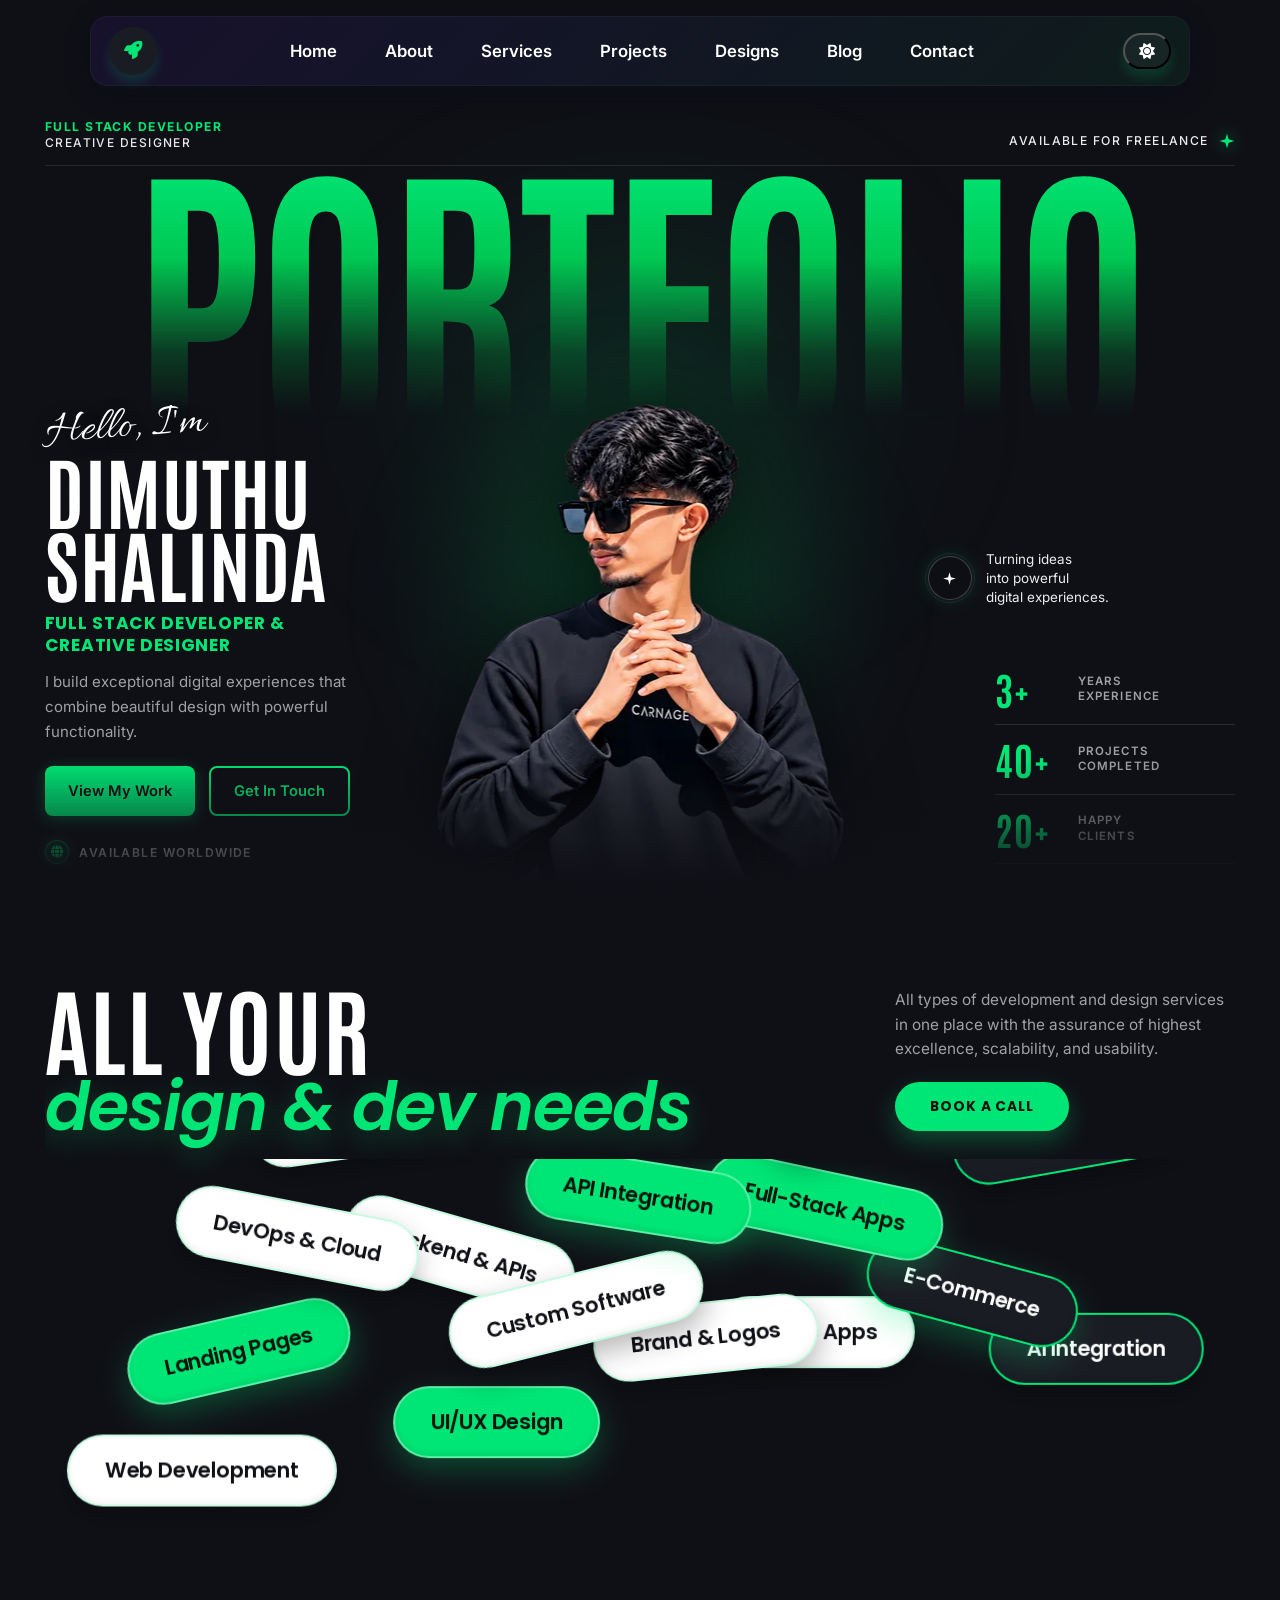
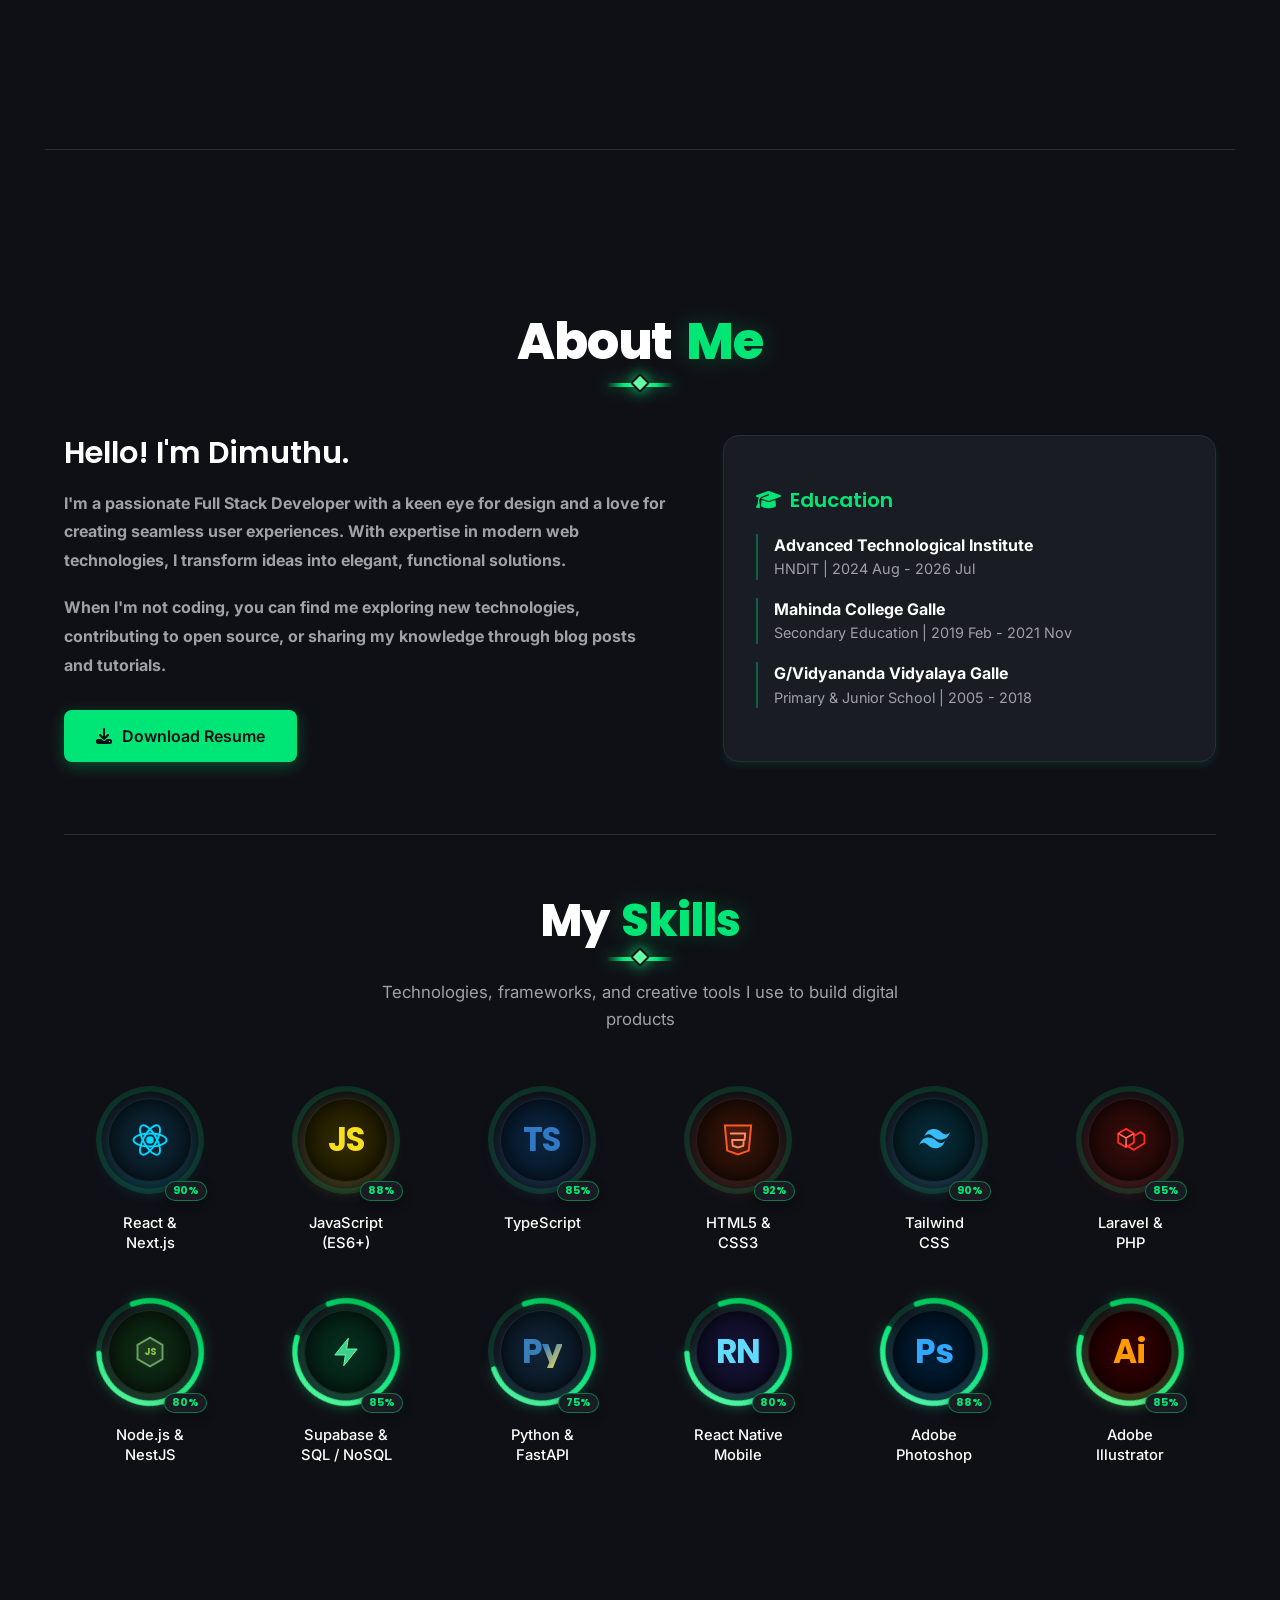
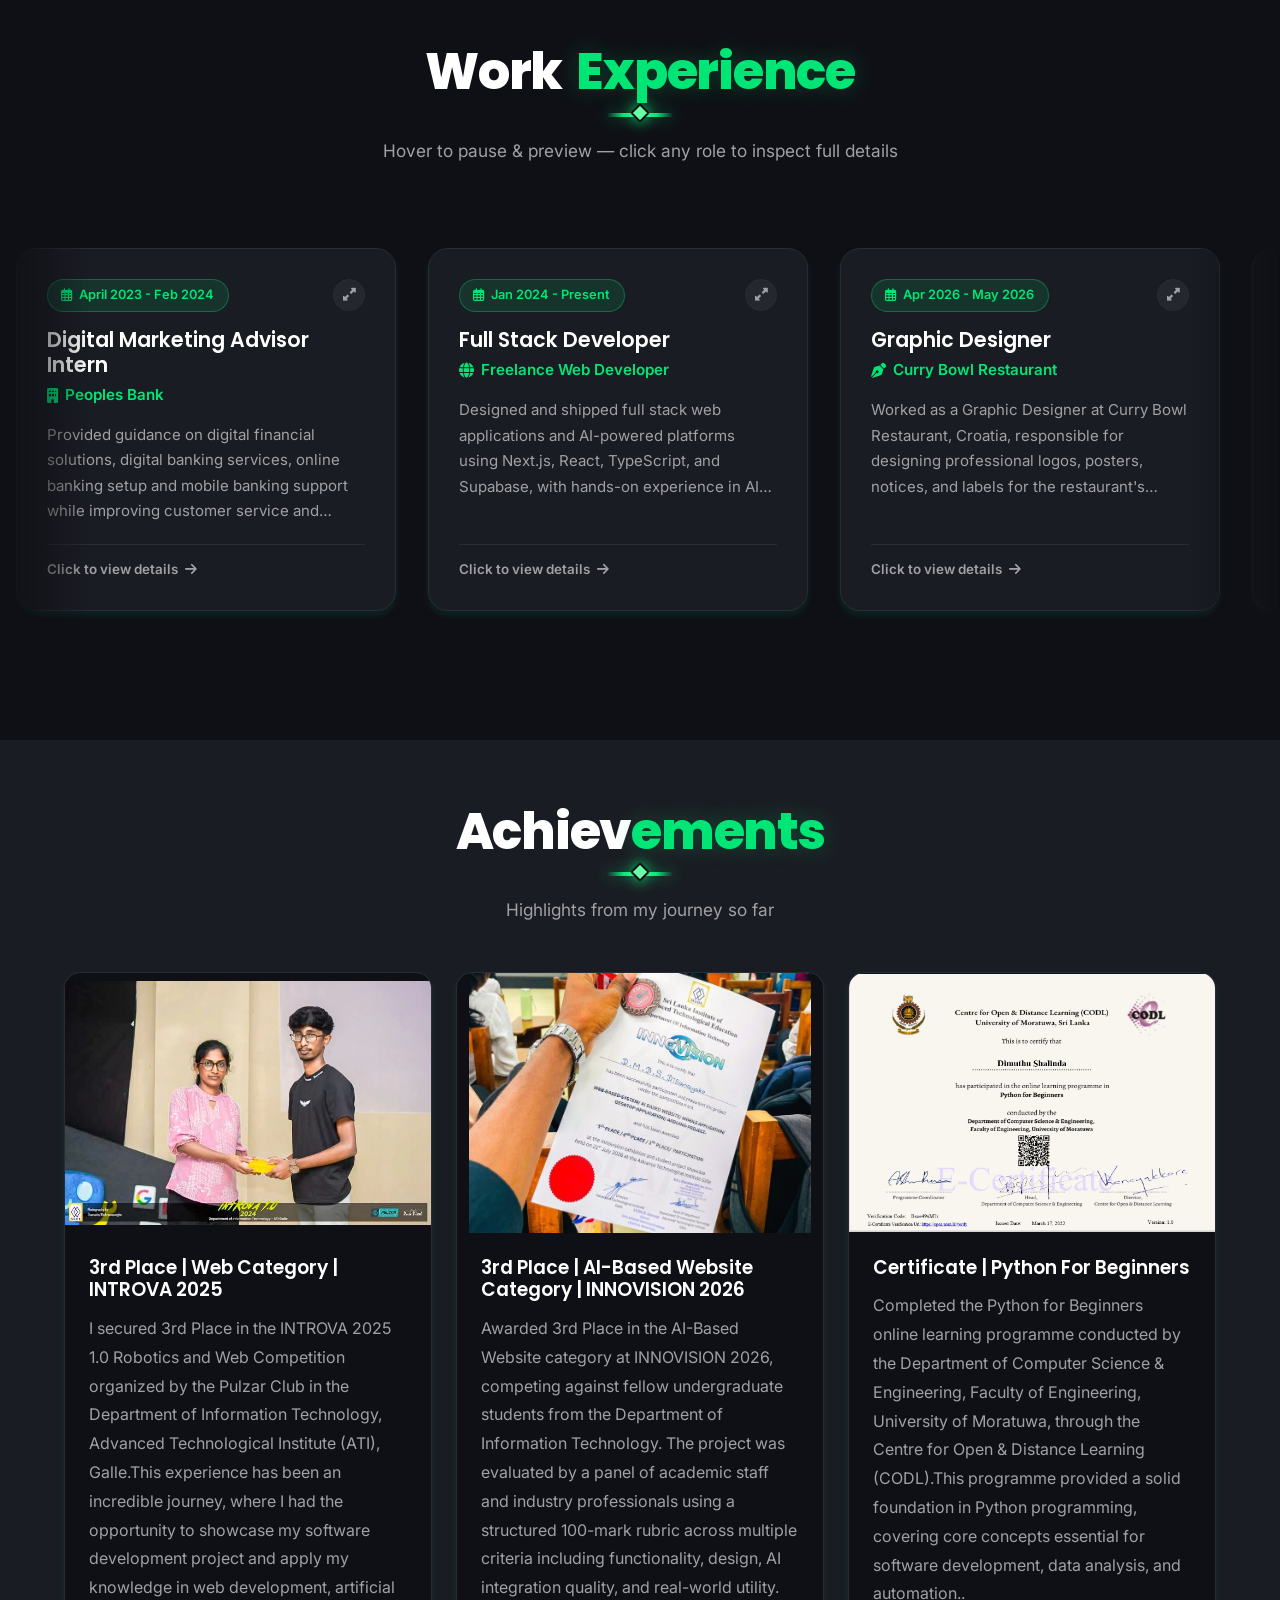
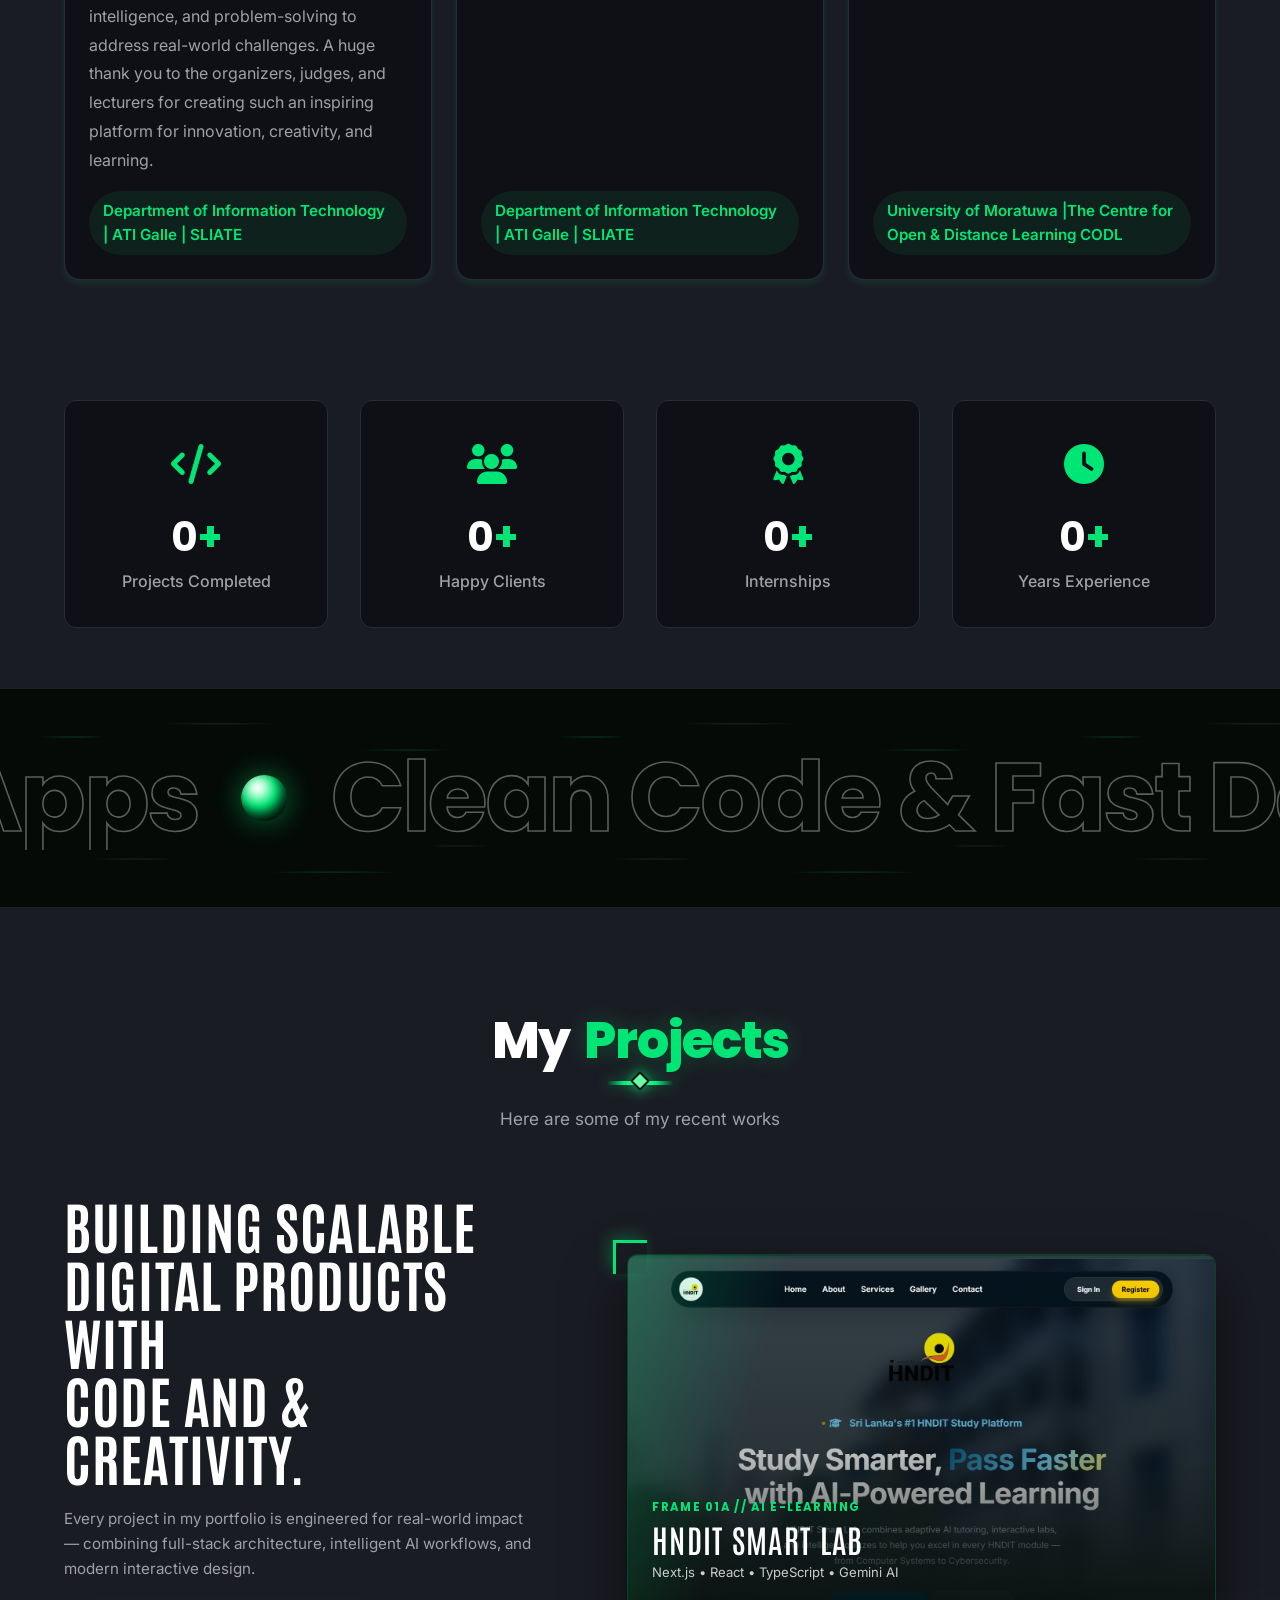
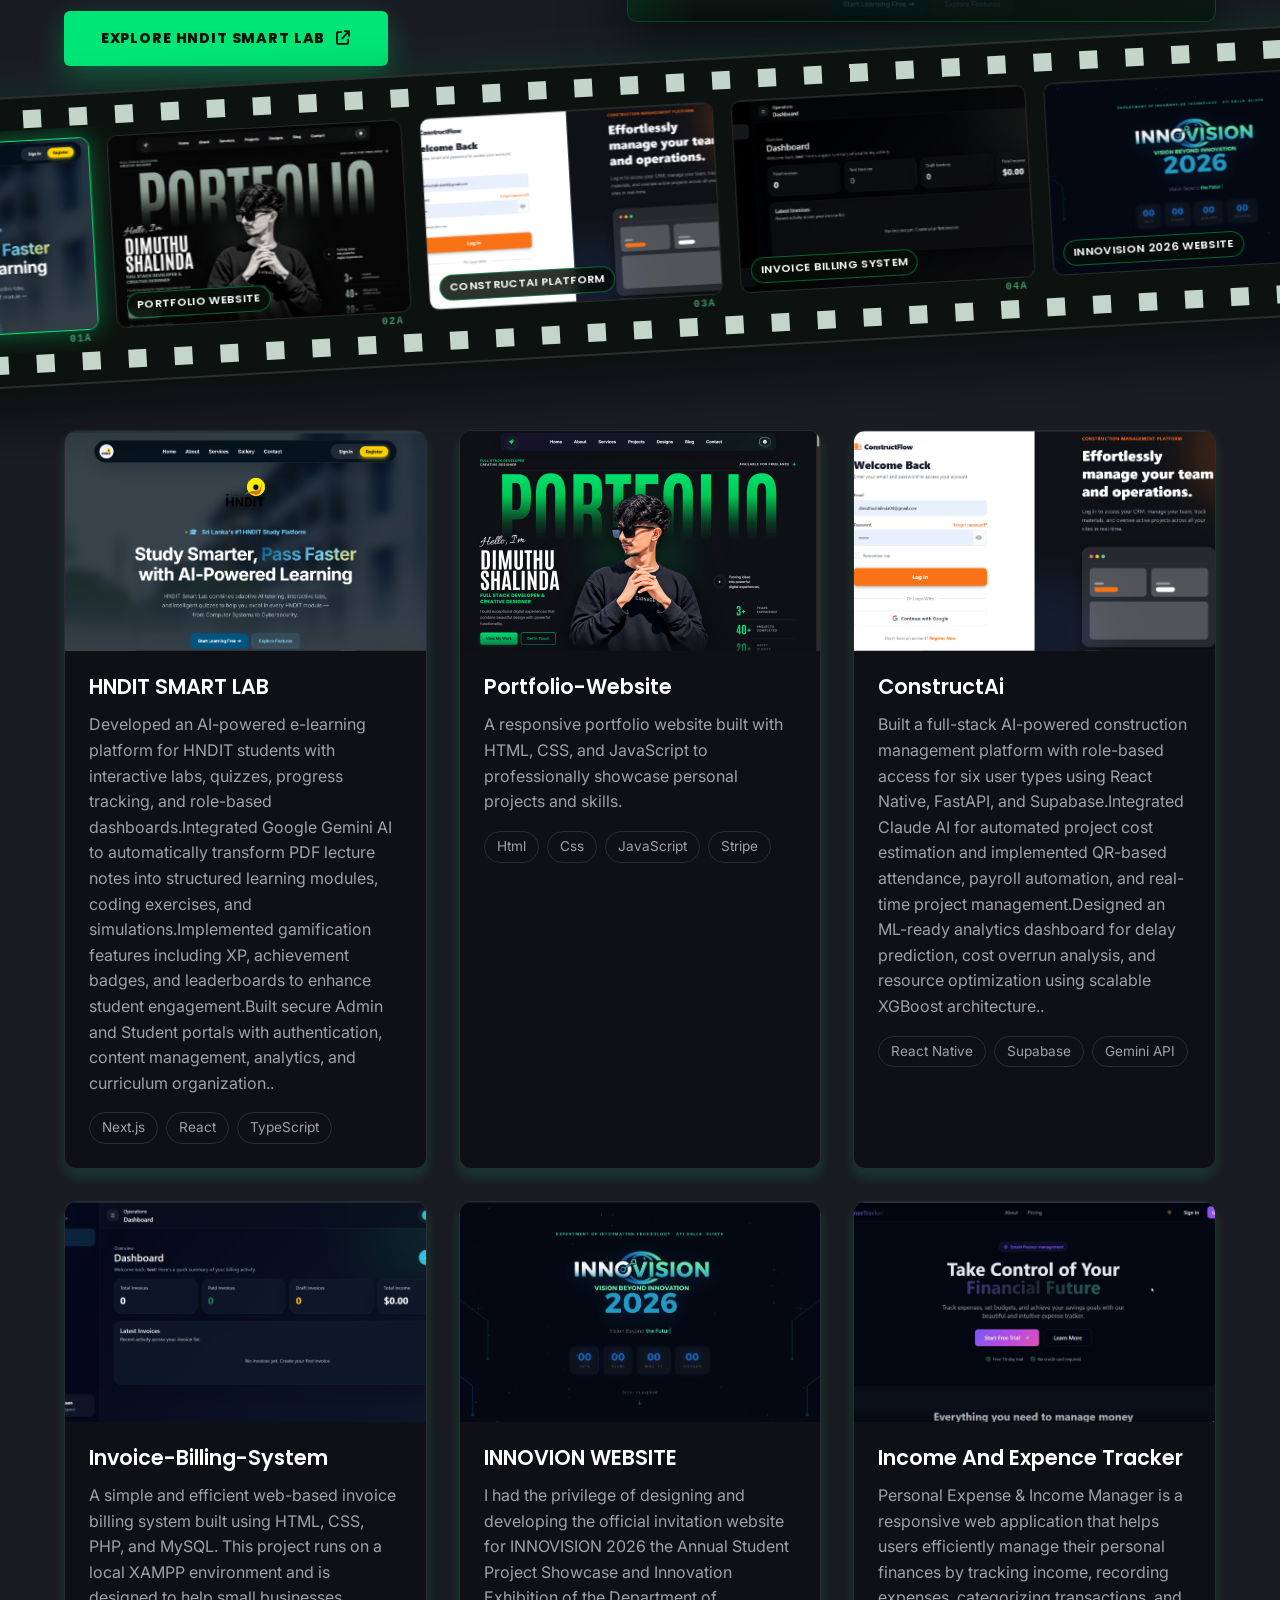
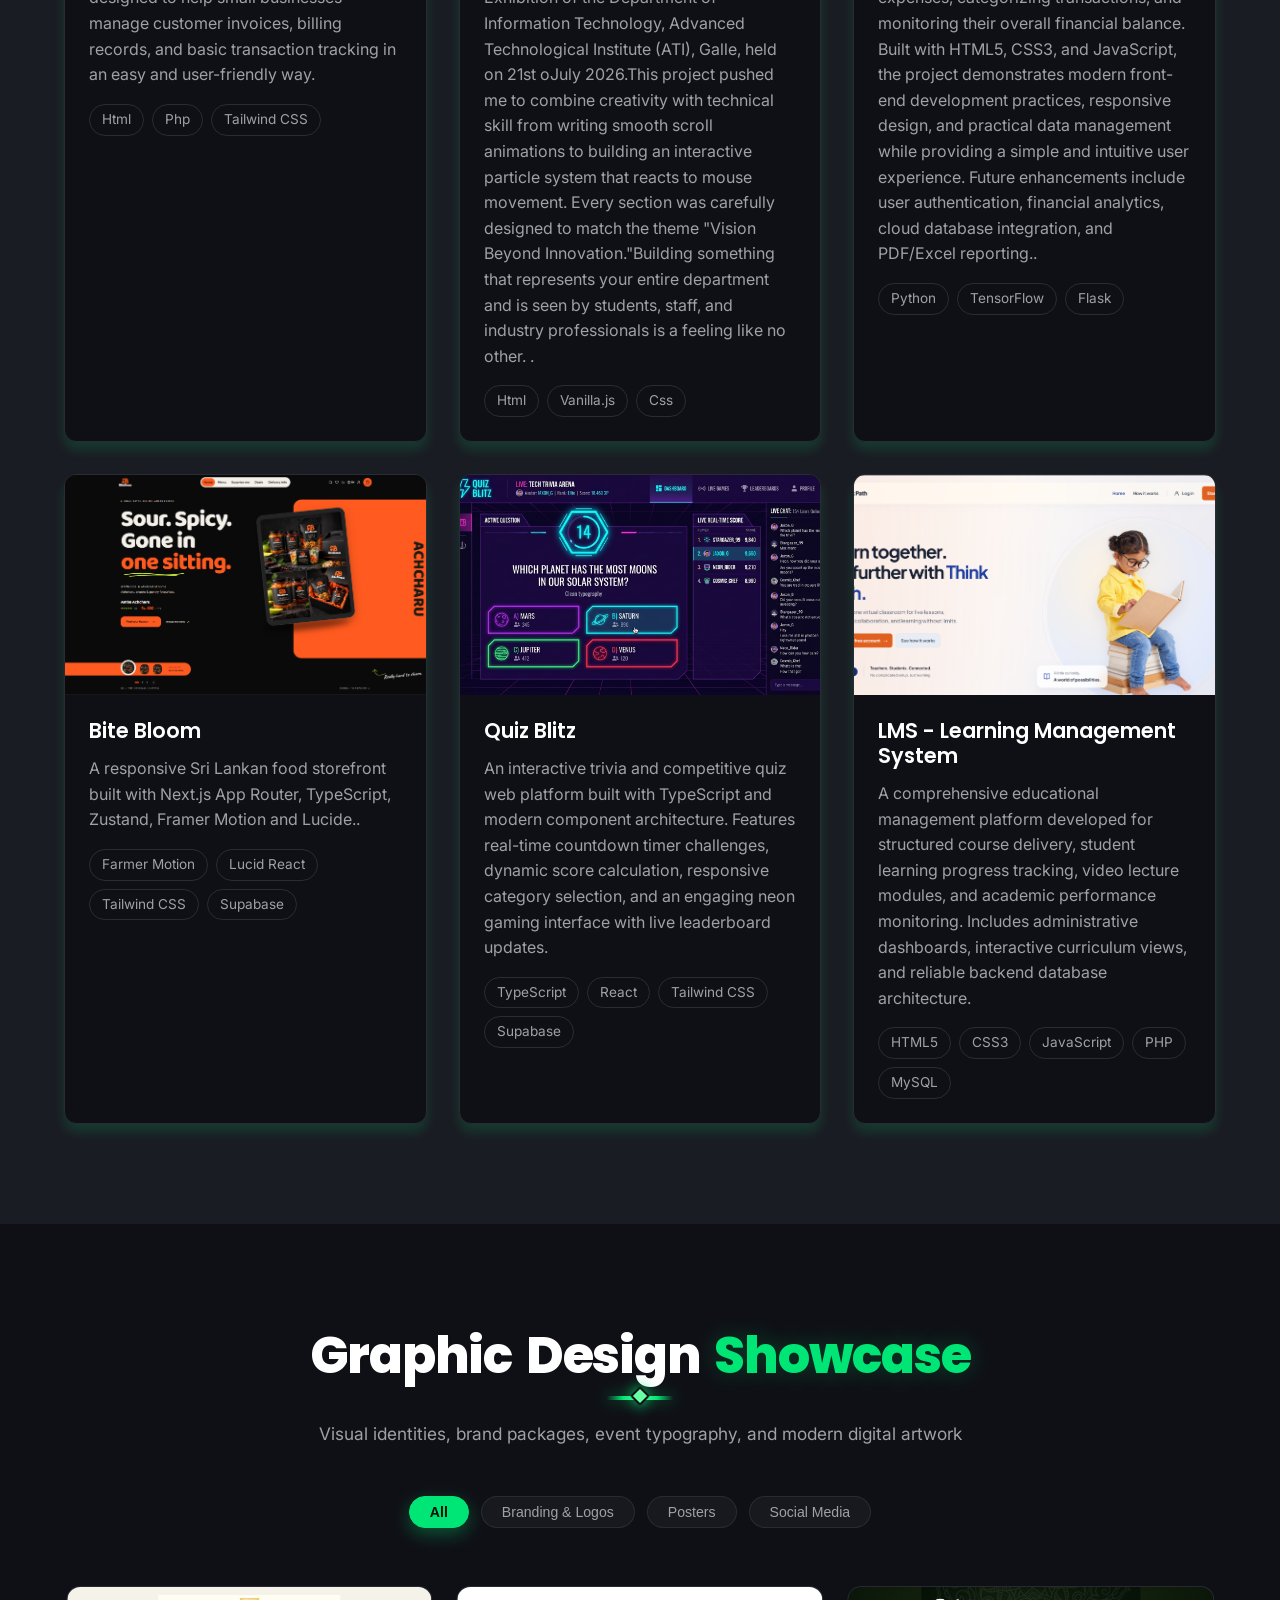
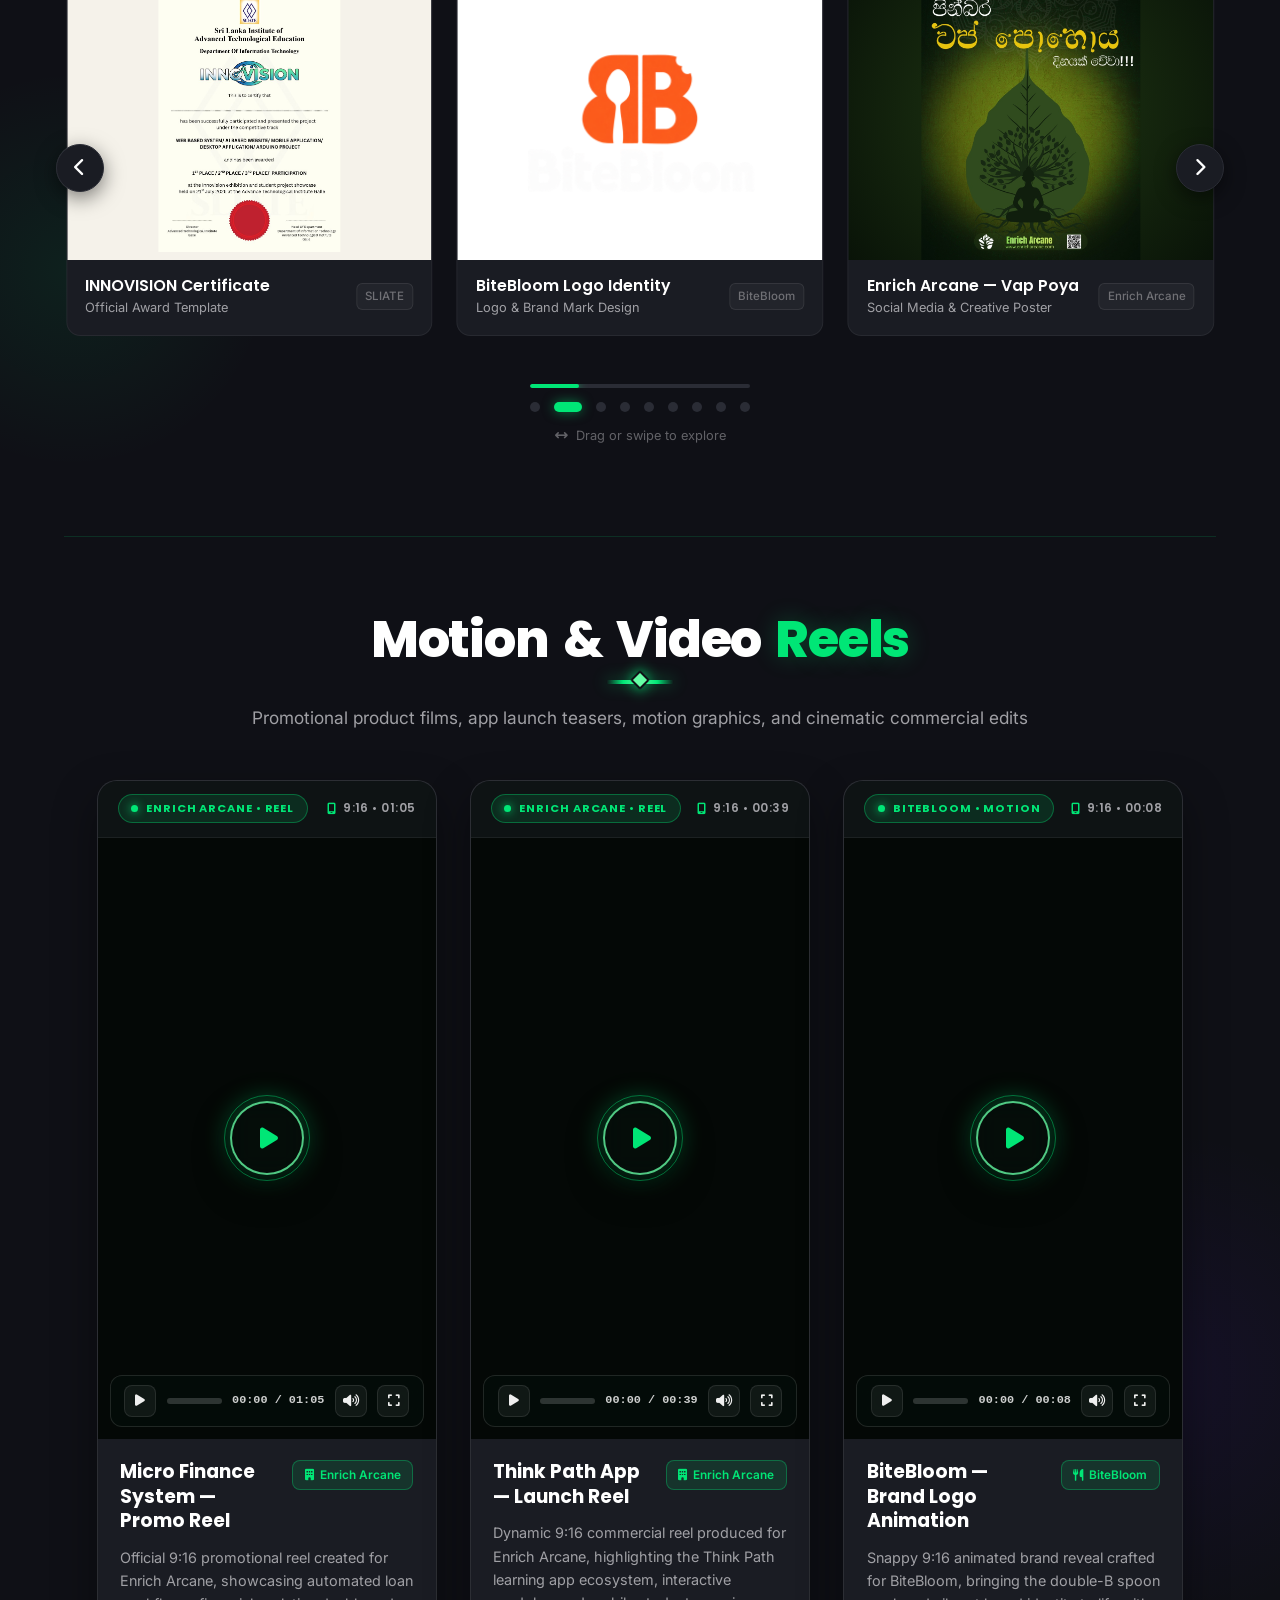
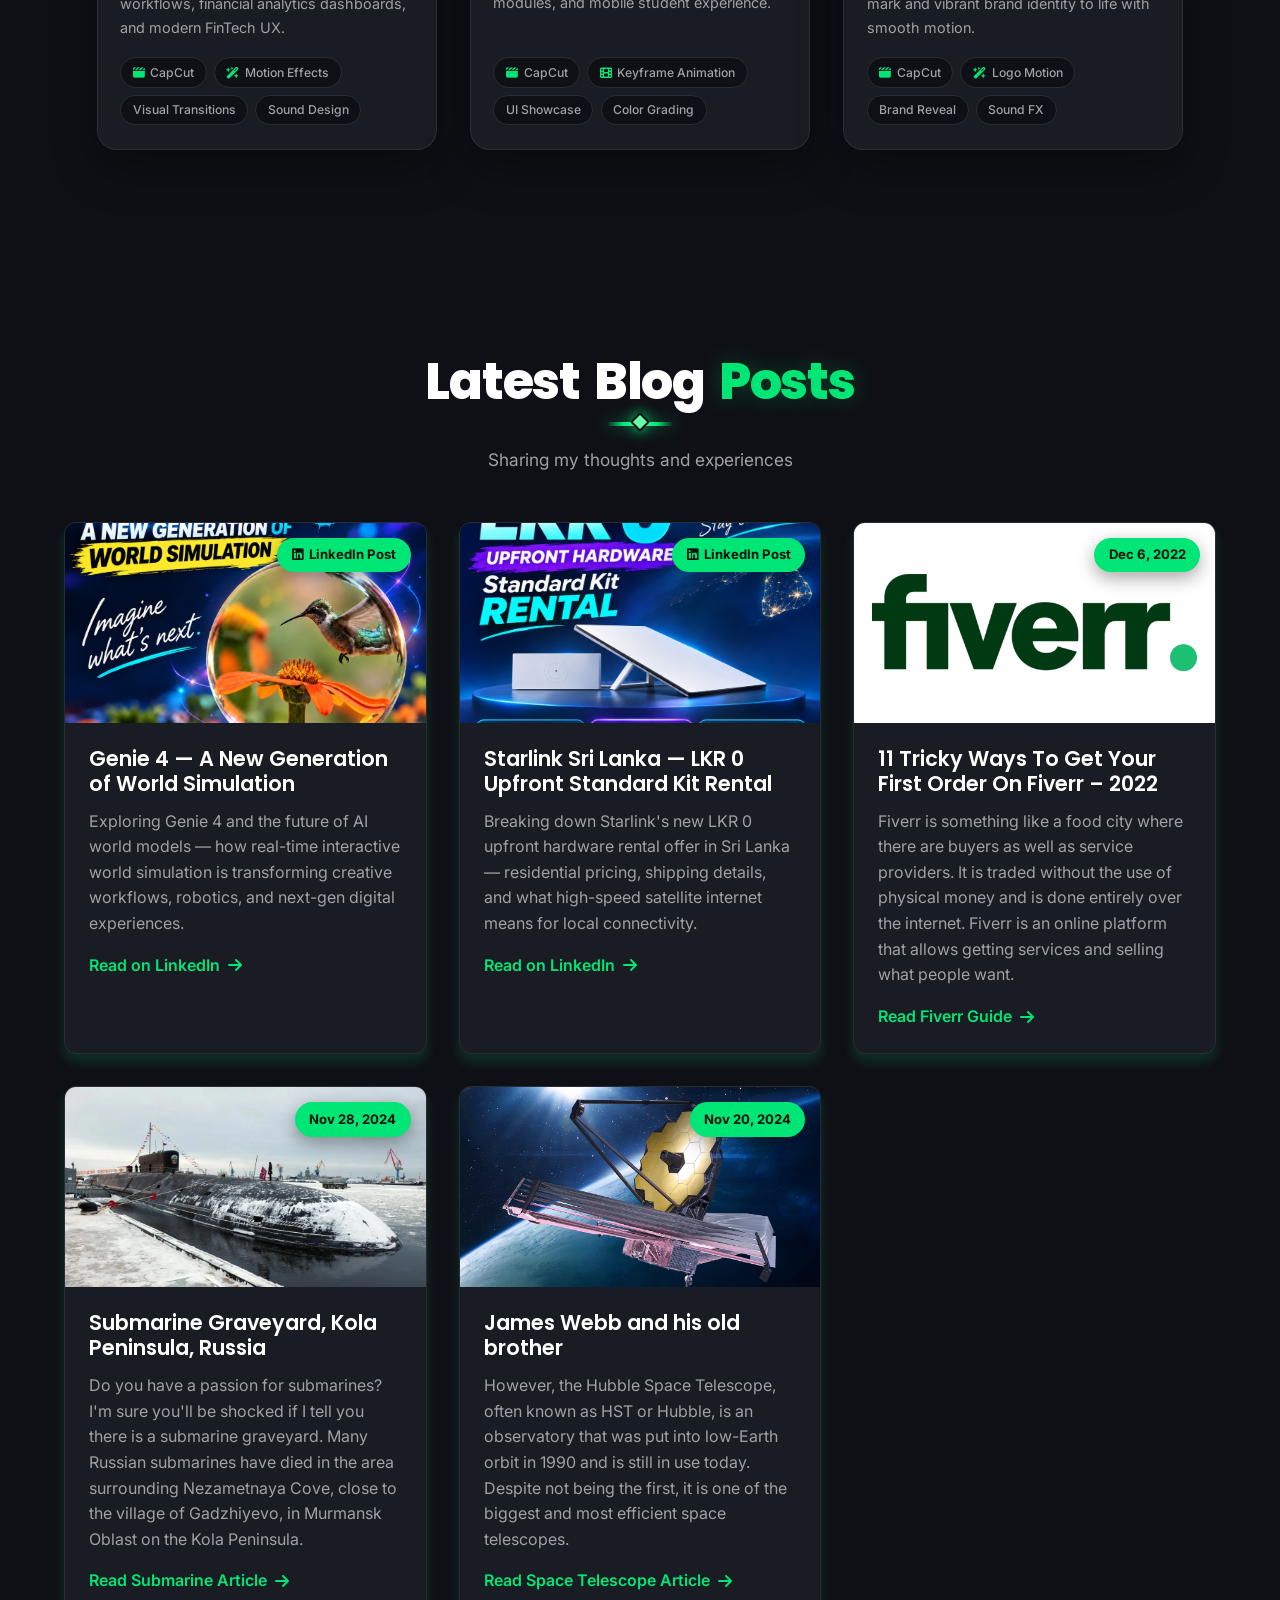
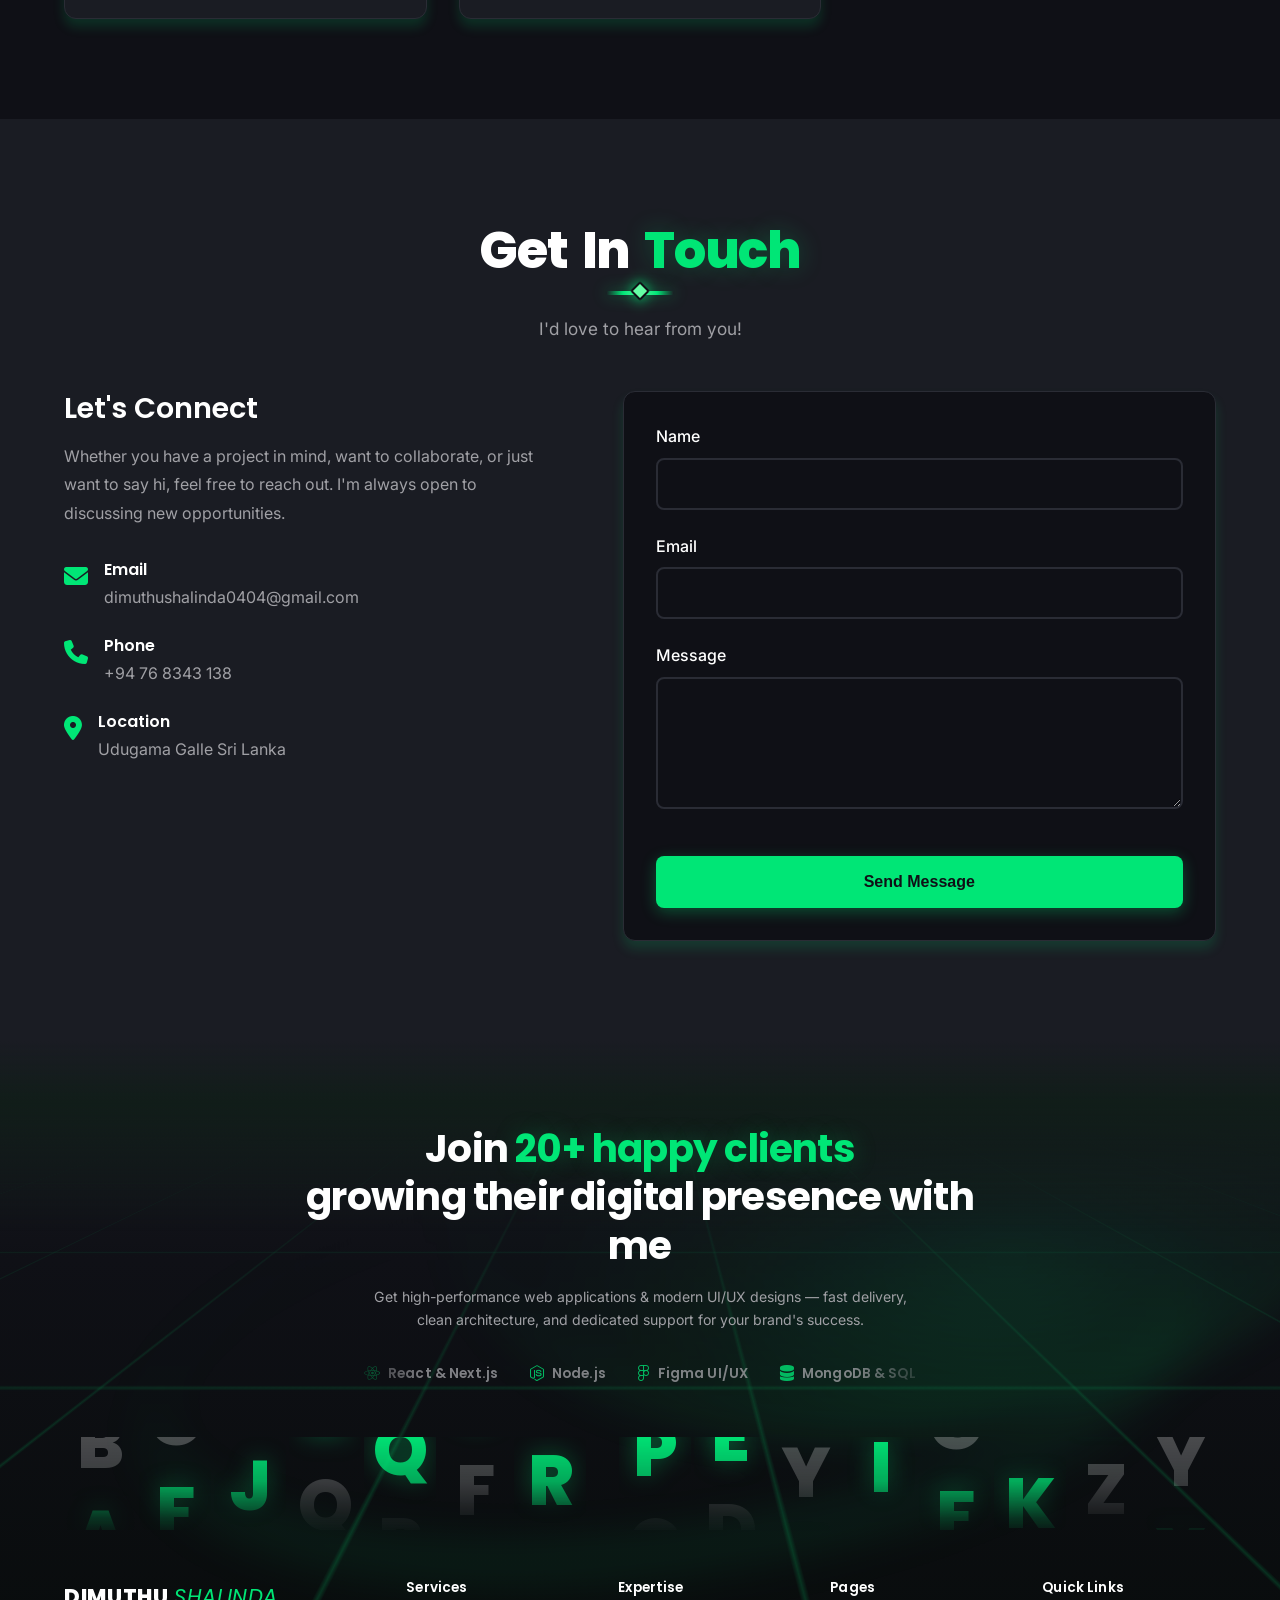
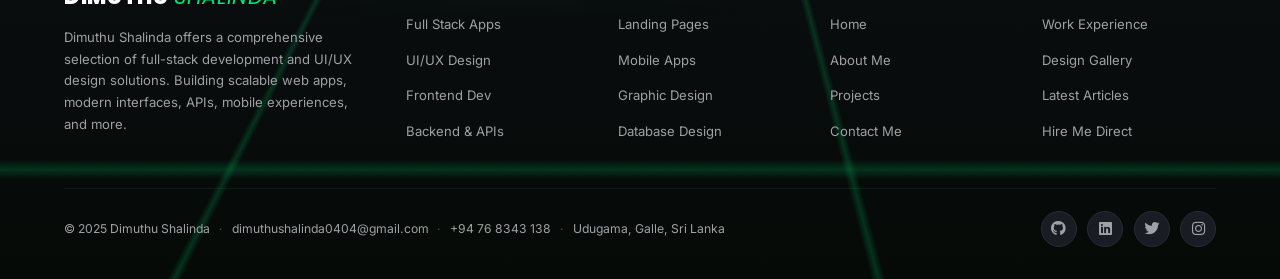
==== commit 749bebc6: "Updated social media links, updated project redirect links, updated reel full screen play issue" ====
--- a/index.html
+++ b/index.html
@@ -27,7 +27,11 @@
     </script>
     <meta charset="UTF-8">
     <meta name="viewport" content="width=device-width, initial-scale=1.0">
-    <title>Dimuthu Shalinda — Full Stack Developer, Software Engineer &amp; Creative Designer</title>
+    <title>Dimuthu Shalinda | Full Stack Developer &amp; Creative Designer</title>
+    <link rel="icon" href="favicon.ico" sizes="any">
+    <link rel="icon" type="image/png" sizes="32x32" href="assets/images/favicon-32x32.png">
+    <link rel="icon" type="image/png" sizes="192x192" href="assets/images/favicon-192x192.png">
+    <link rel="apple-touch-icon" sizes="180x180" href="assets/images/apple-touch-icon.png">
     <meta name="description" content="Official portfolio of Dimuthu Shalinda — Full Stack Developer, Software Engineer, UI/UX &amp; Graphic Designer from Sri Lanka. Building scalable web apps, AI platforms, mobile apps, and brand identities.">
     <meta name="keywords" content="Dimuthu Shalinda, Dimuthu Shalinda Portfolio, Full Stack Developer Sri Lanka, Software Engineer Galle, Creative Designer, UI UX Designer, Graphic Designer, Next.js Developer, React Developer, Enrich Arcane, ATI Galle">
     <meta name="author" content="Dimuthu Shalinda">
@@ -91,7 +95,7 @@
             "AI Engineering"
           ],
           "sameAs": [
-            "https://github.com/dimuthu-shalinda",
+            "https://github.com/dimuthushalinda",
             "https://www.linkedin.com/in/dimuthu-shalinda/",
             "https://instagram.com/dimuthushalinda"
           ]
@@ -126,7 +130,7 @@
         rel="stylesheet" media="print" onload="this.media='all'">
     <link rel="preload" as="image" href="assets/images/newhero-mobile.webp?v=1" media="(max-width: 768px)" fetchpriority="high">
     <link rel="preload" as="image" href="assets/images/newhero.webp?v=1" media="(min-width: 769px)" fetchpriority="high">
-    <link rel="stylesheet" href="assets/css/style.min.css?v=39">
+    <link rel="stylesheet" href="assets/css/style.min.css?v=40">
     <script>
       window.addEventListener('load', function () {
         var fa = document.createElement('link');
@@ -1028,7 +1032,7 @@
                                     target="_blank" rel="noopener noreferrer" class="project-link" aria-label="Portfolio Website GitHub Repository">
                                     <i class="fab fa-github" aria-hidden="true"></i>
                                 </a>
-                                <a href="https://github.com/Scopiarchy/Portfolio-Website-Personal-Project-"
+                                <a href="https://dimuthushalinda-portfolio.vercel.app/"
                                     target="_blank" rel="noopener noreferrer" class="project-link" aria-label="Portfolio Website Live Preview">
                                     <i class="fas fa-external-link-alt" aria-hidden="true"></i>
                                 </a>
@@ -1058,7 +1062,7 @@
                                     class="project-link" aria-label="ConstructAi GitHub Repository">
                                     <i class="fab fa-github" aria-hidden="true"></i>
                                 </a>
-                                <a href="https://construct-flow.up.railway.app/" target="_blank" rel="noopener noreferrer" class="project-link" aria-label="ConstructAi Live Preview">
+                                <a href="https://construct-ai-frontend.vercel.app/" target="_blank" rel="noopener noreferrer" class="project-link" aria-label="ConstructAi Live Preview">
                                     <i class="fas fa-external-link-alt" aria-hidden="true"></i>
                                 </a>
                             </div>
@@ -2062,7 +2066,7 @@
                     <span>Udugama, Galle, Sri Lanka</span>
                 </div>
                 <div class="social-links footer-social-compact">
-                    <a href="https://github.com/dimuthu-shalinda" target="_blank" title="GitHub" aria-label="GitHub">
+                    <a href="https://github.com/dimuthushalinda" target="_blank" title="GitHub" aria-label="GitHub" rel="noopener noreferrer">
                         <i class="fab fa-github"></i>
                     </a>
                     <a href="https://www.linkedin.com/in/dimuthu-shalinda/" target="_blank" title="LinkedIn"
@@ -2154,7 +2158,7 @@
     <!-- Custom Cursor Glow Effect (Circle Ring Removed) -->
     <div class="cursor-glow" id="cursorGlow" aria-hidden="true"></div>
 
-    <script src="assets/js/main.js?v=22" defer></script>
+    <script src="assets/js/main.js?v=23" defer></script>
 </body>
 
 </html>
--- a/assets/css/style.min.css
+++ b/assets/css/style.min.css
@@ -1 +1 @@
-:root{--primary-color:#00e676;--primary-dark:#00b248;--primary-light:#66ffa6;--secondary-color:#651fff;--accent-color:#00e676;--bg-color:#0f1016;--bg-secondary:#1a1c23;--text-primary:#ffffff;--text-secondary:#a0a0a5;--text-light:#707075;--border-color:#2a2c35;--shadow-sm:0 4px 6px rgba(0,230,118,0.1);--shadow-md:0 8px 12px rgba(0,230,118,0.15);--shadow-lg:0 15px 25px rgba(0,230,118,0.2);--shadow-xl:0 25px 40px rgba(0,230,118,0.25);--font-primary:'Inter',sans-serif;--font-heading:'Poppins',sans-serif;--font-display:'Antonio','Bebas Neue',sans-serif;--font-script:'Allura',cursive;--section-padding:100px 0;--container-padding:0 24px;--transition-speed:0.3s}[data-theme="light"]{--bg-color:#ffffff;--bg-secondary:#f9fafb;--text-primary:#1f2937;--text-secondary:#6b7280;--text-light:#9ca3af;--border-color:#e5e7eb;--shadow-sm:0 1px 2px 0 rgba(0,0,0,0.05);--shadow-md:0 4px 6px -1px rgba(0,0,0,0.1);--shadow-lg:0 10px 15px -3px rgba(0,0,0,0.1);--shadow-xl:0 20px 25px -5px rgba(0,0,0,0.1)}*{margin:0;padding:0;box-sizing:border-box}html{scroll-behavior:smooth;font-size:16px}body{font-family:var(--font-primary);background-color:var(--bg-color);color:var(--text-primary);line-height:1.6;overflow-x:hidden;transition:background-color var(--transition-speed),color var(--transition-speed)}.container{max-width:1200px;margin:0 auto;padding:var(--container-padding)}h1,h2,h3,h4,h5,h6{font-family:var(--font-heading);font-weight:600;line-height:1.2}a{text-decoration:none;color:inherit;transition:all var(--transition-speed)}img{max-width:100%;height:auto;display:block}section{padding:var(--section-padding)}.navbar{position:relative;top:auto;left:auto;width:100%;background:transparent;backdrop-filter:none;box-shadow:none;z-index:1000;transition:all var(--transition-speed);border-bottom:none}[data-theme="light"] .navbar{background:transparent}.navbar.scrolled{box-shadow:none;background:transparent}[data-theme="light"] .navbar.scrolled{background:rgba(255,255,255,0.8)}.navbar .container{display:flex;justify-content:space-between;align-items:center;padding:1rem 20px}.logo a{font-size:1.5rem;font-weight:700;color:var(--primary-color);font-family:var(--font-heading)}.nav-links{display:flex;list-style:none;gap:2rem}.nav-link{color:var(--text-primary);font-weight:500;position:relative}.nav-link::after{content:'';position:absolute;bottom:-5px;left:0;width:0;height:2px;background:var(--primary-color);transition:width var(--transition-speed)}.nav-link:hover::after,.nav-link.active::after{width:100%}.theme-toggle{cursor:pointer;font-size:1.2rem;color:var(--text-primary);padding:0.5rem;margin-left:1rem;transition:all var(--transition-speed)}.theme-toggle:hover{color:var(--primary-color);transform:rotate(20deg)}.hamburger{display:none;flex-direction:column;cursor:pointer;gap:4px}.hamburger span{width:25px;height:3px;background:var(--text-primary);border-radius:2px;transition:all var(--transition-speed)}.hamburger.active span:nth-child(1){transform:rotate(45deg) translate(5px,5px)}.hamburger.active span:nth-child(2){opacity:0}.hamburger.active span:nth-child(3){transform:rotate(-45deg) translate(7px,-6px)}.nav-pill{margin:0 auto;max-width:1100px;width:calc(100% - 48px);display:flex;align-items:center;justify-content:space-between;gap:1rem;padding:10px 18px;background:linear-gradient(135deg,rgba(26,29,41,0.72),rgba(12,13,18,0.68));border-radius:18px;box-shadow:0 8px 26px rgba(2,6,23,0.25);border:1px solid rgba(255,255,255,0.035);position:relative;transition:transform 0.28s ease,box-shadow 0.28s ease,background 0.28s ease}[data-theme="light"] .nav-pill{background:linear-gradient(135deg,rgba(255,255,255,0.96),rgba(230,255,240,0.85));border:1px solid rgba(0,0,0,0.06);box-shadow:0 8px 20px rgba(2,6,23,0.04)}[data-theme="dark"] .nav-pill{background:linear-gradient(135deg,rgba(101,31,255,0.10),rgba(0,230,118,0.06));border:1px solid rgba(255,255,255,0.035)}.nav-pill:hover{transform:none;box-shadow:none}.nav-pill .left .brand{display:inline-flex;align-items:center;justify-content:center;width:48px;height:48px;border-radius:50%;background:var(--bg-secondary);color:var(--primary-color);font-size:1.15rem;box-shadow:var(--shadow-md)}.nav-pill .nav-links{display:flex;gap:1.75rem;list-style:none;align-items:center;padding:0 12px}.nav-pill .nav-link{color:var(--text-primary);font-weight:600;padding:8px 10px;border-radius:8px;font-size:1.05rem;transition:color 0.2s ease,transform 0.22s ease,text-shadow 0.22s ease}.nav-pill .nav-link::after{content:'';display:block;height:3px;width:0;background:linear-gradient(90deg,var(--primary-color),var(--primary-light));border-radius:3px;transition:width 0.28s ease;margin-top:6px}.nav-pill .nav-link:hover{color:var(--primary-color);transform:translateY(-3px) scale(1.02);text-shadow:0 6px 18px rgba(0,0,0,0.25)}.nav-pill .nav-link:hover::after{width:100%}.nav-pill .right .theme-toggle{padding:8px 14px;border-radius:999px;background:var(--bg-secondary);color:var(--text-primary);font-size:1rem;display:inline-flex;align-items:center;gap:8px;box-shadow:var(--shadow-md);cursor:pointer;transition:transform 0.18s ease,background 0.18s ease}[data-theme="dark"] .nav-pill .right .theme-toggle{background:rgba(255,255,255,0.04)}.nav-pill .right .theme-toggle:hover{transform:translateY(-2px) scale(1.02);background:linear-gradient(90deg,rgba(255,255,255,0.03),rgba(255,255,255,0.06))}@media (max-width:768px){.container{padding:0 1.15rem}.nav-pill .nav-links{position:absolute;top:calc(100% + 10px);left:0;right:0;width:auto;max-height:70vh;overflow-y:auto;background:rgba(10,18,13,0.96);border-radius:14px;display:flex;flex-direction:column;align-items:stretch;justify-content:flex-start;padding:10px 14px;gap:0.35rem;transition:opacity 0.26s ease,transform 0.26s ease;opacity:0;transform:translateY(-6px);pointer-events:none;z-index:1200;box-shadow:0 18px 40px rgba(0,0,0,0.55)}.nav-pill .nav-links.active{opacity:1;transform:translateY(0);pointer-events:auto}[data-theme="dark"] .nav-pill .nav-links{background:rgba(10,18,13,0.96);border:1px solid rgba(0,230,118,0.18);backdrop-filter:blur(16px) saturate(150%)}[data-theme="light"] .nav-pill .nav-links{background:rgba(255,255,255,0.98);border:1px solid rgba(0,178,72,0.18);backdrop-filter:blur(12px) saturate(130%)}.hamburger{display:flex}[data-theme="dark"] .nav-pill{background:linear-gradient(135deg,rgba(15,31,23,0.9),rgba(8,13,10,0.9));backdrop-filter:blur(12px) saturate(160%);border:1px solid rgba(0,230,118,0.14)}[data-theme="light"] .nav-pill{background:linear-gradient(135deg,rgba(255,255,255,0.96),rgba(230,255,240,0.94));backdrop-filter:blur(8px) saturate(120%);border:1px solid rgba(0,0,0,0.06)}}html,body{background-color:var(--bg-color) !important;overflow-x:hidden;max-width:100vw}@media (max-width:768px){.navbar .container{padding:0.65rem 0.9rem !important;position:relative}.nav-pill{width:100%;max-width:100%;margin:0;padding:8px 62px 8px 12px;box-shadow:0 8px 22px rgba(2,6,23,0.35);border-radius:14px;border:1px solid rgba(255,255,255,0.06);backdrop-filter:blur(10px) saturate(140%)}.nav-pill .left .brand{width:42px;height:42px;font-size:1.05rem}.hamburger{position:absolute;right:26px;top:50%;transform:translateY(-50%);z-index:1101}.nav-pill .right .theme-toggle{position:absolute;right:58px;top:50%;transform:translateY(-50%);margin-left:0;z-index:1101;width:40px;height:40px;padding:0;background:rgba(255,255,255,0.04);box-shadow:0 6px 18px rgba(2,6,23,0.18);border-radius:999px;display:inline-flex;align-items:center;justify-content:center;font-size:1rem}.nav-pill .nav-link{background:transparent;padding:10px 12px;border-radius:8px;font-size:0.98rem}[data-theme="dark"] .nav-pill .right .theme-toggle{background:rgba(255,255,255,0.04);color:var(--text-primary);box-shadow:0 8px 22px rgba(0,0,0,0.45)}[data-theme="light"] .nav-pill .right .theme-toggle{background:rgba(255,255,255,0.95);color:var(--text-primary);box-shadow:0 6px 16px rgba(2,6,23,0.06)}.nav-pill .right .theme-toggle i{font-size:1.1rem}}.navbar.scrolled .nav-pill{backdrop-filter:blur(8px) saturate(120%);background:rgba(255,255,255,0.06);border:1px solid rgba(255,255,255,0.06);box-shadow:0 8px 30px rgba(2,6,23,0.25)}[data-theme="light"] .navbar.scrolled .nav-pill{background:rgba(255,255,255,0.6);border:1px solid rgba(255,255,255,0.4);box-shadow:0 6px 20px rgba(2,6,23,0.06)}[data-theme="dark"] .navbar.scrolled .nav-pill{background:rgba(15,16,22,0.6);border:1px solid rgba(255,255,255,0.06);box-shadow:0 8px 28px rgba(2,6,23,0.35)}.hero{min-height:auto;display:flex;flex-direction:column;justify-content:flex-start;position:relative;background-color:var(--bg-color);padding:0.75rem 0 0;overflow:hidden;--hero-img-offset-x:0%}.hero::before{content:'';position:absolute;top:8%;left:50%;transform:translateX(-50%);width:760px;height:460px;background:radial-gradient(circle,rgba(0,230,118,0.14) 0%,rgba(0,178,72,0.04) 45%,transparent 72%);border-radius:50%;filter:blur(70px);z-index:0;pointer-events:none}.hero::after{content:'';position:absolute;bottom:0;left:0;width:100%;height:140px;background:linear-gradient(to top,var(--bg-color) 10%,transparent 100%);z-index:3;pointer-events:none}.hero-wrapper{max-width:1360px;width:100%;margin:0 auto;padding:0 clamp(1.25rem,3.5vw,3rem);position:relative;z-index:2;display:flex;flex-direction:column;flex:1}.hero-top-bar{display:flex;align-items:flex-end;justify-content:space-between;padding:0.35rem 0 0.9rem;border-bottom:1px solid rgba(255,255,255,0.1);margin-bottom:0.25rem;animation:heroFadeDown 0.8s ease-out both}[data-theme="light"] .hero-top-bar{border-bottom-color:rgba(0,0,0,0.12)}.hero-top-role{display:flex;flex-direction:column;gap:2px;line-height:1.2}.top-role-primary{font-family:var(--font-primary);font-size:0.76rem;font-weight:700;letter-spacing:0.12em;text-transform:uppercase;color:var(--primary-color)}.top-role-secondary{font-family:var(--font-primary);font-size:0.75rem;font-weight:500;letter-spacing:0.12em;text-transform:uppercase;color:var(--text-primary);opacity:0.9}.hero-top-status{display:inline-flex;align-items:center;gap:0.65rem}.status-label{font-family:var(--font-primary);font-size:0.76rem;font-weight:500;letter-spacing:0.12em;text-transform:uppercase;color:var(--text-primary);opacity:0.92}.status-sparkle{display:inline-flex;align-items:center;justify-content:center;color:var(--primary-color);filter:drop-shadow(0 0 8px rgba(0,230,118,0.65));animation:sparklePulse 3s ease-in-out infinite}.hero-stage{position:relative;flex:0 0 auto;display:flex;flex-direction:column;justify-content:flex-end;min-height:clamp(540px,54vw,780px);padding-bottom:2.25rem}.hero-bg-word{position:absolute;top:-0.04em;left:50%;transform:translateX(-50%) scaleY(1.12);transform-origin:top center;width:100%;text-align:center;font-family:var(--font-display);font-weight:700;font-size:clamp(4.6rem,21.8vw,19.4rem);line-height:0.84;letter-spacing:-0.015em;text-transform:uppercase;white-space:nowrap;user-select:none;pointer-events:none;z-index:1;background:linear-gradient( 180deg,var(--primary-color) 0%,#00c853 38%,rgba(0,178,72,0.26) 74%,rgba(0,178,72,0.03) 94%,transparent 100% );-webkit-background-clip:text;background-clip:text;color:transparent;animation:heroWordReveal 1s cubic-bezier(0.16,1,0.3,1) both}[data-theme="light"] .hero-bg-word{background:linear-gradient( 180deg,var(--primary-color) 0%,var(--primary-dark) 46%,rgba(0,178,72,0.22) 78%,rgba(0,178,72,0.02) 96%,transparent 100% );-webkit-background-clip:text;background-clip:text;color:transparent}.hero-person-wrap{position:absolute;bottom:-2.25rem;left:50%;transform:translateX(-50%);width:clamp(440px,56vw,760px);height:clamp(460px,54vw,760px);display:flex;align-items:flex-end;justify-content:center;z-index:2;pointer-events:none;-webkit-mask-image:linear-gradient(to bottom,#000 74%,rgba(0,0,0,0.65) 89%,transparent 99%);mask-image:linear-gradient(to bottom,#000 74%,rgba(0,0,0,0.65) 89%,transparent 99%);animation:heroPhotoRise 1.05s cubic-bezier(0.16,1,0.3,1) 0.12s both}.hero-person-glow{position:absolute;bottom:15%;left:50%;transform:translateX(-50%);width:68%;height:68%;background:radial-gradient(circle,rgba(0,230,118,0.22) 0%,rgba(0,178,72,0.05) 55%,transparent 72%);filter:blur(45px);z-index:0}.hero-cutout-photo{position:relative;z-index:1;width:100%;height:100%;max-width:none;object-fit:contain;object-position:center bottom;transform:translateX(var(--hero-img-offset-x));filter:drop-shadow(0 18px 38px rgba(0,0,0,0.65)) contrast(1.03)}[data-theme="light"] .hero-cutout-photo{filter:drop-shadow(0 16px 32px rgba(0,178,72,0.18)) contrast(1.02)}.hero-content{position:relative;z-index:4;width:100%;display:grid;grid-template-columns:minmax(280px,1.08fr) minmax(240px,1.15fr) minmax(230px,0.85fr);align-items:end;gap:1.5rem;margin-top:auto;padding-top:clamp(9rem,19vw,15.5rem)}.hero-left-block{display:flex;flex-direction:column;align-items:flex-start;text-align:left;animation:fadeInUp 0.9s cubic-bezier(0.16,1,0.3,1) 0.18s both}.hero-greeting{font-family:var(--font-script);font-size:clamp(2.35rem,3.6vw,3.35rem);font-weight:400;color:var(--text-primary);line-height:0.9;margin-bottom:-0.15rem;margin-left:0.15rem;transform:rotate(-4deg);transform-origin:left bottom;text-shadow:0 4px 18px rgba(0,0,0,0.45)}[data-theme="light"] .hero-greeting{text-shadow:none}.hero-title{font-family:var(--font-display);font-size:clamp(3.4rem,6.2vw,5.6rem);font-weight:700;line-height:0.92;letter-spacing:0.01em;text-transform:uppercase;color:var(--text-primary);margin-bottom:0.85rem;display:flex;flex-direction:column}.hero-name-line{display:block}.hero-subtitle{font-family:var(--font-heading);font-size:clamp(0.95rem,1.35vw,1.2rem);font-weight:700;line-height:1.28;letter-spacing:0.04em;text-transform:uppercase;color:var(--primary-color);margin-bottom:0.9rem}.hero-description{font-family:var(--font-primary);font-size:0.94rem;line-height:1.65;color:var(--text-secondary);max-width:340px;margin:0 0 1.35rem}.hero-buttons{display:flex;gap:0.85rem;justify-content:flex-start;flex-wrap:wrap;margin-bottom:1.4rem;position:relative;z-index:10}.hero-buttons .btn{padding:0.72rem 1.45rem;font-size:0.92rem;border-radius:8px}.hero-worldwide{display:inline-flex;align-items:center;gap:0.65rem;margin-top:0.15rem}.worldwide-icon{width:24px;height:24px;border-radius:50%;background:rgba(0,230,118,0.15);border:1px solid rgba(0,230,118,0.45);color:var(--primary-color);display:inline-flex;align-items:center;justify-content:center;font-size:0.78rem;box-shadow:0 0 12px rgba(0,230,118,0.25)}.worldwide-text{font-family:var(--font-primary);font-size:0.76rem;font-weight:600;letter-spacing:0.12em;text-transform:uppercase;color:var(--text-primary);opacity:0.9}.hero-right-block{display:flex;flex-direction:column;justify-content:space-between;align-items:flex-end;gap:2.5rem;animation:fadeInUp 0.9s cubic-bezier(0.16,1,0.3,1) 0.28s both}.hero-tagline-card{display:flex;align-items:center;gap:0.9rem;align-self:flex-start;margin-left:0.5rem;margin-bottom:0.5rem}.sparkle-badge{width:44px;height:44px;flex-shrink:0;border-radius:50%;border:1px solid rgba(255,255,255,0.22);background:rgba(15,16,22,0.45);backdrop-filter:blur(6px);display:inline-flex;align-items:center;justify-content:center;color:var(--text-primary);box-shadow:0 0 20px rgba(0,230,118,0.15);position:relative}.sparkle-badge::before{content:'';position:absolute;inset:-4px;border-radius:50%;border:1px solid rgba(255,255,255,0.07);pointer-events:none}[data-theme="light"] .sparkle-badge{border-color:rgba(0,178,72,0.35);background:rgba(255,255,255,0.8);color:var(--primary-dark)}.hero-tagline-text{font-family:var(--font-primary);font-size:0.84rem;line-height:1.42;color:var(--text-primary);opacity:0.92;margin:0;text-align:left}.hero-stats{width:100%;max-width:240px;display:flex;flex-direction:column}.hero-stat-item{display:flex;align-items:center;justify-content:flex-start;gap:1.15rem;padding:0.95rem 0;border-bottom:1px solid rgba(255,255,255,0.12)}[data-theme="light"] .hero-stat-item{border-bottom-color:rgba(0,0,0,0.12)}.hero-stat-num{font-family:var(--font-display);font-size:clamp(2.1rem,3vw,2.75rem);font-weight:700;line-height:1;color:var(--primary-color);min-width:64px;letter-spacing:0.02em}.hero-stat-label{font-family:var(--font-primary);font-size:0.72rem;font-weight:600;line-height:1.35;letter-spacing:0.1em;text-transform:uppercase;color:var(--text-secondary);text-align:left}@keyframes heroWordReveal{from{opacity:0;transform:translateX(-50%) scaleY(1.02) translateY(24px)}to{opacity:1;transform:translateX(-50%) scaleY(1.12) translateY(0)}}@keyframes heroPhotoRise{from{opacity:0;transform:translateX(-50%) translateY(36px)}to{opacity:1;transform:translateX(-50%) translateY(0)}}@keyframes heroFadeDown{from{opacity:0;transform:translateY(-14px)}to{opacity:1;transform:translateY(0)}}@keyframes sparklePulse{0%,100%{transform:scale(1);opacity:0.85}50%{transform:scale(1.18);opacity:1}}.btn{display:inline-flex;align-items:center;justify-content:center;padding:0.875rem 2rem;border-radius:8px;font-weight:600;text-align:center;cursor:pointer;border:none;transition:all var(--transition-speed);font-size:1rem;text-decoration:none;line-height:1.5}.btn-primary{background:var(--primary-color) !important;color:var(--bg-color) !important;box-shadow:0 4px 15px rgba(0,230,118,0.3)}.btn-primary:hover{background:var(--primary-light) !important;transform:translateY(-2px);box-shadow:0 8px 25px rgba(0,230,118,0.5)}.btn-secondary{background:transparent !important;color:var(--primary-color) !important;border:2px solid var(--primary-color) !important}.btn-secondary:hover{background:var(--primary-color) !important;color:var(--bg-color) !important;box-shadow:0 4px 15px rgba(0,230,118,0.3)}.stats{background:var(--bg-secondary);padding:60px 0}.stats-grid{display:grid;grid-template-columns:repeat(auto-fit,minmax(220px,1fr));gap:2rem}.stat-card{background:var(--bg-color);padding:2rem;border-radius:12px;text-align:center;border:1px solid var(--border-color);transition:all var(--transition-speed);position:relative;overflow:hidden}.stat-card::before{content:'';position:absolute;top:0;left:-100%;width:100%;height:100%;background:linear-gradient(90deg,transparent,rgba(0,230,118,0.1),transparent);transition:left 0.5s}.stat-card:hover::before{left:100%}.stat-card:hover{transform:translateY(-5px);box-shadow:0 10px 30px rgba(0,230,118,0.2);border-color:var(--primary-color)}.stat-icon{font-size:2.5rem;color:var(--primary-color);margin-bottom:1rem}.stat-number{font-size:2.5rem;font-weight:700;color:var(--text-primary);margin-bottom:0.5rem}.stat-number::after{content:'+';color:var(--primary-color)}.stat-label{font-size:1rem;color:var(--text-secondary);font-weight:500}.section-title,.skills-header-block h3{font-family:var(--font-heading);font-size:clamp(2.2rem,4.3vw,3.15rem);font-weight:800;letter-spacing:-0.025em;text-align:center;margin:0 auto 1.25rem;color:var(--text-primary);position:relative;display:table;padding:0.15rem 0.6rem 0.85rem;cursor:pointer;user-select:none;transition:transform 0.35s cubic-bezier(0.16,1,0.3,1)}.section-title::before,.skills-header-block h3::before{content:'';position:absolute;bottom:0;left:50%;transform:translateX(-50%);width:68px;height:4px;background:linear-gradient(90deg,transparent,var(--primary-color),var(--primary-light),var(--primary-color),transparent);border-radius:999px;box-shadow:0 0 16px rgba(0,230,118,0.45);transition:width 0.45s cubic-bezier(0.16,1,0.3,1),box-shadow 0.35s ease}.section-title::after,.skills-header-block h3::after{content:'';position:absolute;bottom:-3px;left:50%;transform:translateX(-50%) rotate(45deg);width:10px;height:10px;background:var(--primary-light);border:2px solid var(--bg-color);border-radius:2px;box-shadow:0 0 14px var(--primary-color);transition:transform 0.45s cubic-bezier(0.16,1,0.3,1),background-color 0.3s ease}.section-title:hover::before,.skills-header-block h3:hover::before{width:100%;box-shadow:0 0 26px rgba(0,230,118,0.75)}.section-title:hover::after,.skills-header-block h3:hover::after{transform:translateX(-50%) rotate(225deg) scale(1.25);background:#ffffff}.title-word{display:inline-block;white-space:nowrap}.title-word + .title-word{margin-left:0.28em}.title-word-accent .title-char{color:var(--primary-color);text-shadow:0 0 24px rgba(0,230,118,0.24)}.title-char{display:inline-block;will-change:transform,color,text-shadow;transition:transform 0.38s cubic-bezier(0.22,1,0.36,1),color 0.28s ease,text-shadow 0.28s ease;transition-delay:calc(var(--char-i,0) * 24ms)}.section-title:hover .title-char,.skills-header-block h3:hover .title-char{transform:translateY(-7px) scale(1.08);color:var(--primary-light);text-shadow:0 10px 24px rgba(0,230,118,0.55)}.section-title:hover .title-word-accent .title-char,.skills-header-block h3:hover .title-word-accent .title-char{color:#ffffff;text-shadow:0 0 26px var(--primary-color),0 8px 20px rgba(0,230,118,0.65)}[data-theme="light"] .section-title:hover .title-word-accent .title-char,[data-theme="light"] .skills-header-block h3:hover .title-word-accent .title-char{color:var(--primary-dark)}.section-subtitle{text-align:center;color:var(--text-secondary);font-size:1.08rem;margin-bottom:3rem}.services{background:var(--bg-color);padding:80px 0 60px;position:relative;overflow:hidden}.services .container{max-width:1360px;width:100%;margin:0 auto;padding:0 clamp(1.25rem,3.5vw,3rem)}.services-showcase{position:relative;background:var(--bg-color);border:none;border-bottom:1px solid var(--border-color);box-shadow:none;padding:0;overflow:hidden;min-height:760px;display:flex;flex-direction:column;justify-content:space-between}[data-theme="light"] .services-showcase{background:var(--bg-color);border-color:var(--border-color);box-shadow:none}.services-top-row{display:flex;align-items:flex-start;justify-content:space-between;gap:2.5rem;position:relative;z-index:5}.services-heading-group{flex:1 1 580px}.services-big-title{display:flex;flex-direction:column;align-items:flex-start;line-height:0.96;margin:0;cursor:pointer}.services-title-bold{font-family:var(--font-display);font-size:clamp(3.4rem,7.5vw,6.4rem);font-weight:700;letter-spacing:0.02em;text-transform:uppercase;color:var(--text-primary);display:block;opacity:0;transform:translate3d(-36px,18px,0);transition:opacity 0.65s cubic-bezier(0.16,1,0.3,1),transform 0.65s cubic-bezier(0.16,1,0.3,1),color 0.3s ease,text-shadow 0.3s ease}.services-title-italic{font-family:var(--font-heading);font-style:italic;font-weight:600;font-size:clamp(2.3rem,5.2vw,4.4rem);letter-spacing:-0.02em;color:var(--primary-color);display:block;margin-top:0.04em;text-shadow:0 8px 28px rgba(0,230,118,0.24);opacity:0;transform:translate3d(36px,22px,0);transition:opacity 0.72s cubic-bezier(0.16,1,0.3,1) 0.1s,transform 0.72s cubic-bezier(0.16,1,0.3,1) 0.1s,color 0.3s ease,text-shadow 0.3s ease}.services.services-entered .services-title-bold,.services.services-entered .services-title-italic{opacity:1;transform:translate3d(0,0,0)}.services-big-title:hover .services-title-bold{transform:translate3d(6px,-3px,0);text-shadow:0 0 28px rgba(0,230,118,0.32)}.services-big-title:hover .services-title-italic{transform:translate3d(12px,-3px,0) scale(1.02);color:var(--primary-light);text-shadow:0 10px 34px rgba(0,230,118,0.55)}.services-cta-group{flex:0 1 340px;display:flex;flex-direction:column;align-items:flex-start;gap:1.25rem;padding-top:0.5rem}.services-cta-desc{font-family:var(--font-primary);font-size:0.96rem;line-height:1.6;color:var(--text-secondary);margin:0}.services-book-btn{display:inline-flex;align-items:center;justify-content:center;padding:0.85rem 2.2rem;border-radius:999px;background:var(--primary-color);color:#07120d;font-family:var(--font-heading);font-size:0.86rem;font-weight:700;letter-spacing:0.06em;text-transform:uppercase;box-shadow:0 10px 25px rgba(0,230,118,0.28);transition:transform 0.25s ease,background 0.25s ease,box-shadow 0.25s ease}.services-book-btn:hover{background:var(--primary-light);color:#07120d;transform:translateY(-3px) scale(1.03);box-shadow:0 14px 30px rgba(0,230,118,0.45)}.service-active-banner{position:relative;z-index:6;margin-top:1.25rem;padding:0.9rem 1.25rem;border-radius:16px;background:var(--bg-secondary);backdrop-filter:blur(12px);border:1px solid rgba(0,230,118,0.38);display:flex;align-items:center;justify-content:space-between;gap:1.25rem;opacity:0;transform:translateY(-10px);pointer-events:none;max-height:0;overflow:hidden;margin-top:0;padding-top:0;padding-bottom:0;border-width:0;transition:all 0.32s cubic-bezier(0.16,1,0.3,1)}.service-active-banner.visible{opacity:1;transform:translateY(0);pointer-events:auto;max-height:180px;margin-top:1.25rem;padding:0.95rem 1.35rem;border-width:1px;box-shadow:var(--shadow-md)}.service-banner-info{display:flex;align-items:center;gap:1rem}.service-banner-icon{width:44px;height:44px;border-radius:50%;background:rgba(0,230,118,0.16);border:1px solid rgba(0,230,118,0.45);color:var(--primary-color);display:inline-flex;align-items:center;justify-content:center;font-size:1.15rem;flex-shrink:0}.service-banner-text h3{font-size:1.05rem;color:var(--text-primary);margin:0 0 0.15rem}.service-banner-text p{font-size:0.88rem;color:var(--text-secondary);margin:0;line-height:1.4}.service-banner-actions{display:flex;align-items:center;gap:0.75rem;flex-shrink:0}.service-inquire-btn{display:inline-flex;align-items:center;gap:0.5rem;padding:0.6rem 1.2rem;border-radius:999px;background:var(--primary-color);color:#07120d;font-size:0.84rem;font-weight:700;transition:transform 0.2s ease,background 0.2s ease}.service-inquire-btn:hover{background:var(--primary-light);transform:translateY(-2px)}.service-banner-close{width:34px;height:34px;border-radius:50%;border:1px solid var(--border-color);background:var(--bg-color);color:var(--text-primary);cursor:pointer;display:inline-flex;align-items:center;justify-content:center;transition:background 0.2s ease,color 0.2s ease}.service-banner-close:hover{border-color:var(--primary-color);color:var(--primary-color)}.services-pile-stage{position:relative;width:100%;margin-left:0;height:clamp(480px,54vw,590px);margin-top:1.25rem;overflow:hidden;z-index:3;touch-action:manipulation}.service-pill{position:absolute;left:0;top:0;display:inline-flex;align-items:center;justify-content:center;padding:clamp(0.8rem,1.5vw,1.15rem) clamp(1.5rem,2.8vw,2.35rem);border-radius:999px;background:#ffffff;color:#0f1016;border:2px solid rgba(0,230,118,0.22);font-family:var(--font-heading);font-size:clamp(0.95rem,1.65vw,1.35rem);font-weight:600;letter-spacing:-0.01em;white-space:nowrap;cursor:pointer;user-select:none;will-change:transform;box-shadow:0 12px 28px rgba(0,0,0,0.28),inset 0 -3px 6px rgba(0,0,0,0.05);transition:background-color 0.25s ease,color 0.25s ease,border-color 0.25s ease,box-shadow 0.25s ease;transform:translate3d(0,-350px,0)}[data-theme="light"] .service-pill{background:#111827;color:#ffffff;border-color:rgba(0,230,118,0.35);box-shadow:0 10px 24px rgba(0,0,0,0.12)}.service-pill:nth-child(3n + 2){background:var(--primary-color);color:#06130c;border-color:rgba(255,255,255,0.35);box-shadow:0 12px 30px rgba(0,230,118,0.25),inset 0 -3px 6px rgba(0,0,0,0.08)}.service-pill:nth-child(4n){background:var(--bg-secondary);color:var(--text-primary);border-color:var(--primary-color)}.service-pill:hover,.service-pill.active-pill{background:var(--primary-light);color:#05120b;border-color:#ffffff;box-shadow:0 18px 40px rgba(0,230,118,0.5),0 0 24px rgba(0,230,118,0.4);z-index:20}.service-pill:focus-visible{outline:3px solid var(--primary-color);outline-offset:3px}@media (max-width:968px){.services-showcase{min-height:680px}.services-top-row{flex-direction:column;gap:1.5rem}.services-heading-group,.services-cta-group{flex:1 1 auto;max-width:100%}.services-pile-stage{height:480px}}@media (max-width:768px){.services .container{padding:0 1.15rem}.services-showcase{min-height:640px}.services-pile-stage{width:100%;margin-left:0;height:460px}.service-pill{padding:0.65rem 1.2rem;font-size:0.92rem}.service-active-banner.visible{flex-direction:column;align-items:flex-start}.service-banner-actions{width:100%;justify-content:space-between}}@media (max-width:480px){.services-showcase{min-height:610px}.services-pile-stage{height:440px}.service-pill{padding:0.56rem 1rem;font-size:0.84rem}}.experience{background:var(--bg-color);padding:75px 0 85px;overflow:hidden;position:relative}.experience-marquee-viewport{position:relative;width:100%;overflow:hidden;padding:2.25rem 0 2.75rem;margin-top:0.5rem;-webkit-mask-image:linear-gradient(to right,transparent 0%,#000 7%,#000 93%,transparent 100%);mask-image:linear-gradient(to right,transparent 0%,#000 7%,#000 93%,transparent 100%)}.experience-marquee-track{display:flex;align-items:stretch;gap:2rem;width:max-content;animation:expMarqueeRTL 34s linear infinite;will-change:transform;padding:0 1rem}.experience-marquee-viewport:hover .experience-marquee-track{animation-play-state:paused}@keyframes expMarqueeRTL{0%{transform:translate3d(0,0,0)}100%{transform:translate3d(-50%,0,0)}}.experience-card{flex:0 0 380px;width:380px;background:var(--bg-secondary);border:1px solid var(--border-color);border-radius:20px;padding:1.85rem;box-shadow:var(--shadow-sm);cursor:pointer;position:relative;display:flex;flex-direction:column;justify-content:space-between;transition:transform 0.36s cubic-bezier(0.16,1,0.3,1),box-shadow 0.36s cubic-bezier(0.16,1,0.3,1),border-color 0.3s ease,background-color 0.3s ease}.experience-card:hover,.experience-card:focus-visible{transform:translateY(-14px) scale(1.06);border-color:var(--primary-color);box-shadow:0 24px 52px rgba(0,0,0,0.48),0 0 30px rgba(0,230,118,0.25);z-index:15;outline:none}.exp-card-top-badge{display:flex;align-items:center;justify-content:space-between;gap:0.75rem;margin-bottom:1rem}.exp-period-pill{display:inline-flex;align-items:center;gap:0.45rem;padding:0.35rem 0.85rem;border-radius:999px;background:rgba(0,230,118,0.12);border:1px solid rgba(0,230,118,0.32);color:var(--primary-color);font-size:0.8rem;font-weight:600}.exp-zoom-hint{width:32px;height:32px;border-radius:50%;background:rgba(255,255,255,0.05);border:1px solid var(--border-color);color:var(--text-secondary);display:inline-flex;align-items:center;justify-content:center;font-size:0.8rem;transition:all 0.28s ease}.experience-card:hover .exp-zoom-hint{background:var(--primary-color);border-color:var(--primary-color);color:#06130c;transform:scale(1.12)}.experience-header{display:flex;flex-direction:column;align-items:flex-start;gap:0.35rem;margin-bottom:0.9rem}.experience-header h3{margin:0;font-size:1.28rem;color:var(--text-primary)}.exp-company-tag{display:inline-flex;align-items:center;gap:0.45rem;color:var(--primary-color);font-size:0.95rem;font-weight:600}.experience-card p{color:var(--text-secondary);font-size:0.94rem;line-height:1.7;margin-bottom:1.25rem;display:-webkit-box;-webkit-line-clamp:4;-webkit-box-orient:vertical;overflow:hidden}.exp-card-footer{margin-top:auto;padding-top:0.85rem;border-top:1px solid rgba(255,255,255,0.07);display:flex;align-items:center;justify-content:space-between}[data-theme="light"] .exp-card-footer{border-top-color:rgba(0,0,0,0.08)}.exp-click-prompt{font-size:0.84rem;font-weight:600;color:var(--text-secondary);display:inline-flex;align-items:center;gap:0.45rem;transition:color 0.25s ease,gap 0.25s ease}.experience-card:hover .exp-click-prompt{color:var(--primary-color);gap:0.7rem}@media (max-width:640px){.experience-card{flex:0 0 305px;width:305px;padding:1.45rem}}.achievements{background:var(--bg-secondary);padding:60px 0}.achievement-grid{display:grid;grid-template-columns:repeat(auto-fit,minmax(240px,1fr));gap:1.5rem;margin-top:2rem}.achievement-card{background:var(--bg-color);border:1px solid var(--border-color);border-radius:16px;overflow:hidden;box-shadow:var(--shadow-sm);transition:transform 0.25s ease,box-shadow 0.25s ease,border-color 0.25s ease;display:flex;flex-direction:column;height:100%}.achievement-card:hover{transform:translateY(-6px);box-shadow:0 18px 40px rgba(0,0,0,0.25);border-color:var(--primary-color)}.achievement-image{width:100%;display:block;height:260px;object-fit:contain;background:transparent;cursor:pointer;transition:opacity 0.3s ease}.achievement-image:hover{opacity:0.8}.achievement-details{padding:1.5rem;text-align:left;display:flex;flex-direction:column;flex-grow:1}.achievement-details h3{color:var(--text-primary);margin-bottom:0.75rem}.achievement-details p{color:var(--text-secondary);line-height:1.8;margin-bottom:1rem}.achievement-details span{display:inline-block;padding:0.5rem 0.85rem;border-radius:999px;background:rgba(0,230,118,0.08);color:var(--primary-color);font-weight:600;font-size:0.95rem;margin-top:auto;align-self:flex-start}.about{background:var(--bg-color)}.about-content{display:grid;grid-template-columns:1.1fr 0.9fr;gap:3.5rem;align-items:stretch;margin-top:3rem}.about-text{display:flex;flex-direction:column;justify-content:center}.about-text h3{font-size:1.9rem;margin-bottom:1.1rem;color:var(--text-primary)}.about-text p{color:var(--text-secondary);margin-bottom:1.15rem;line-height:1.8}.about-resume-btn{align-self:flex-start;margin-top:0.75rem;gap:0.6rem}.about-education-col{display:flex;flex-direction:column}.education{background:var(--bg-secondary);border:1px solid var(--border-color);padding:1.85rem 2rem;border-radius:16px;margin:0;height:100%;box-shadow:var(--shadow-sm);display:flex;flex-direction:column;justify-content:center;gap:1.1rem}.education h4{color:var(--primary-color);font-size:1.25rem;margin-bottom:0.25rem;display:flex;align-items:center;gap:0.6rem}.edu-item{padding-left:1rem;border-left:2px solid rgba(0,230,118,0.35)}.edu-item p{margin:0;color:var(--text-primary);line-height:1.45}.edu-item .edu-meta{font-size:0.9rem;color:var(--text-secondary);margin-top:0.15rem}.skills{margin-top:4.5rem;padding-top:3.5rem;border-top:1px solid var(--border-color)}.skills-header-block{text-align:center;margin-bottom:3rem}.skills-header-block h3{font-size:clamp(2rem,3.8vw,2.8rem);margin-bottom:1.15rem}.skills-header-block p{color:var(--text-secondary);font-size:1.05rem;max-width:560px;margin:0 auto}.skills-rings-grid{display:grid;grid-template-columns:repeat(6,1fr);gap:2.5rem 1.5rem;justify-items:center;align-items:start}.skill-ring-item{display:flex;flex-direction:column;align-items:center;text-align:center;gap:0.95rem;width:100%;max-width:145px;cursor:pointer;transition:transform 0.3s cubic-bezier(0.16,1,0.3,1)}.skill-ring-item:hover{transform:translateY(-7px)}.skill-ring-circle{position:relative;width:118px;height:118px;display:flex;align-items:center;justify-content:center}.skill-ring-svg{position:absolute;inset:0;width:100%;height:100%;transform:rotate(-110deg);overflow:visible}.skill-ring-track{fill:none;stroke:rgba(0,230,118,0.15);stroke-width:5.5}[data-theme="light"] .skill-ring-track{stroke:rgba(0,178,72,0.18)}.skill-ring-progress{fill:none;stroke:url(#skillRingGrad);stroke-width:5.5;stroke-linecap:round;stroke-dasharray:326.73;stroke-dashoffset:326.73;filter:drop-shadow(0 0 6px rgba(0,230,118,0.38));transition:stroke-dashoffset 1.35s cubic-bezier(0.22,1,0.36,1),filter 0.3s ease}.skill-ring-item:hover .skill-ring-progress{filter:drop-shadow(0 0 12px rgba(0,230,118,0.75))}.skill-logo-disc{position:relative;z-index:2;width:84px;height:84px;border-radius:50%;background:var(--logo-bg,radial-gradient(circle,#14241b 0%,#0a100d 100%));box-shadow:inset 0 0 18px rgba(0,0,0,0.65),0 6px 18px var(--logo-glow,rgba(0,230,118,0.18));border:1px solid rgba(255,255,255,0.07);display:flex;align-items:center;justify-content:center;transition:transform 0.3s ease,box-shadow 0.3s ease,border-color 0.3s ease}.skill-ring-item:hover .skill-logo-disc{transform:scale(1.05);border-color:rgba(0,230,118,0.45);box-shadow:inset 0 0 18px rgba(0,0,0,0.5),0 10px 26px var(--logo-glow,rgba(0,230,118,0.35))}.skill-monogram{font-family:var(--font-heading);font-size:2.05rem;font-weight:700;letter-spacing:-0.03em;line-height:1;user-select:none}.skill-percent-pill{position:absolute;bottom:-2px;right:2px;z-index:3;padding:2px 7px;border-radius:999px;background:var(--bg-secondary);border:1px solid rgba(0,230,118,0.45);color:var(--primary-color);font-family:var(--font-heading);font-size:0.68rem;font-weight:700;line-height:1.3;box-shadow:0 4px 10px rgba(0,0,0,0.35);transition:background 0.25s ease,color 0.25s ease,transform 0.25s ease}.skill-ring-item:hover .skill-percent-pill{background:var(--primary-color);color:#06130c;transform:scale(1.08)}.skill-ring-name{font-family:var(--font-primary);font-size:0.92rem;font-weight:500;line-height:1.32;color:var(--text-primary);transition:color 0.25s ease}.skill-ring-item:hover .skill-ring-name{color:var(--primary-color)}@media (max-width:1100px){.skills-rings-grid{grid-template-columns:repeat(4,1fr);gap:2.25rem 1.25rem}}@media (max-width:768px){.skills-rings-grid{grid-template-columns:repeat(3,1fr);gap:2rem 1rem}.skill-ring-circle{width:106px;height:106px}.skill-logo-disc{width:76px;height:76px}.skill-monogram{font-size:1.8rem}}@media (max-width:480px){.skills-rings-grid{grid-template-columns:repeat(2,1fr);gap:1.75rem 1rem}}.projects{background:var(--bg-secondary)}.projects-grid{display:grid;grid-template-columns:repeat(auto-fit,minmax(320px,1fr));gap:2rem;margin-top:3rem}.project-card{background:var(--bg-color);border-radius:12px;overflow:hidden;box-shadow:var(--shadow-md);transition:all var(--transition-speed);cursor:pointer;border:1px solid var(--border-color)}.project-card:hover{transform:translateY(-8px);box-shadow:0 18px 40px rgba(0,0,0,0.45),0 0 28px rgba(0,230,118,0.25);border-color:var(--primary-color)}.project-image{position:relative;overflow:hidden;height:220px;background:var(--border-color)}.project-image img{width:100%;height:100%;object-fit:cover;transition:transform var(--transition-speed)}.project-card:hover .project-image img{transform:scale(1.1)}.project-overlay{position:absolute;top:0;left:0;width:100%;height:100%;background:rgba(5,16,10,0.84);backdrop-filter:blur(4px);display:flex;align-items:center;justify-content:center;opacity:0;transition:opacity var(--transition-speed)}.project-card:hover .project-overlay{opacity:1}.project-links{display:flex;gap:1rem}.project-link{width:48px;height:48px;background:rgba(10,24,16,0.94);border:1.5px solid rgba(0,230,118,0.55);border-radius:50%;display:flex;align-items:center;justify-content:center;color:var(--primary-color);font-size:1.15rem;box-shadow:0 6px 20px rgba(0,0,0,0.45),0 0 16px rgba(0,230,118,0.22);transition:all var(--transition-speed)}.project-link:hover{background:var(--primary-color);color:#04120a;border-color:var(--primary-color);transform:scale(1.1) rotate(5deg)}.project-info{padding:1.5rem}.project-info h3{font-size:1.3rem;margin-bottom:0.75rem;color:var(--text-primary)}.project-info p{color:var(--text-secondary);margin-bottom:1rem;line-height:1.6}.project-tech{display:flex;flex-wrap:wrap;gap:0.5rem}.tech-tag{padding:0.25rem 0.75rem;background:var(--bg-color);border:1px solid var(--border-color);border-radius:20px;font-size:0.85rem;color:var(--text-secondary);transition:all var(--transition-speed)}.tech-tag:hover{background:var(--primary-color);color:white;border-color:var(--primary-color)}.blog{background:var(--bg-color)}.blog-grid{display:grid;grid-template-columns:repeat(auto-fit,minmax(300px,1fr));gap:2rem;margin-top:3rem}.blog-card{background:var(--bg-secondary);border-radius:12px;overflow:hidden;box-shadow:var(--shadow-md);transition:all var(--transition-speed);border:1px solid var(--border-color)}.blog-card:hover{transform:translateY(-5px);box-shadow:0 0 25px rgba(0,217,255,0.2);border-color:var(--primary-color)}.blog-image{position:relative;height:200px;overflow:hidden;background:var(--border-color)}.blog-image img{width:100%;height:100%;object-fit:cover;transition:transform var(--transition-speed)}.blog-card:hover .blog-image img{transform:scale(1.05)}.blog-date{position:absolute;top:15px;right:15px;background:var(--primary-color);color:#04120a;padding:0.42rem 0.9rem;border-radius:20px;font-size:0.82rem;font-weight:700;display:inline-flex;align-items:center;gap:0.4rem;box-shadow:0 6px 18px rgba(0,0,0,0.35)}.blog-content{padding:1.5rem}.blog-content h3{font-size:1.3rem;margin-bottom:0.75rem;color:var(--text-primary)}.blog-content p{color:var(--text-secondary);margin-bottom:1rem;line-height:1.6}.blog-link{color:var(--primary-color);font-weight:600;display:inline-flex;align-items:center;gap:0.5rem}.blog-link:hover{gap:0.75rem}.contact{background:var(--bg-secondary)}.contact-content{display:grid;grid-template-columns:1fr 1.2fr;gap:4rem;margin-top:3rem}.contact-info h3{font-size:1.8rem;margin-bottom:1rem;color:var(--text-primary)}.contact-info p{color:var(--text-secondary);margin-bottom:2rem;line-height:1.8}.contact-details{display:flex;flex-direction:column;gap:1.5rem}.contact-item{display:flex;align-items:flex-start;gap:1rem}.contact-item i{font-size:1.5rem;color:var(--primary-color);margin-top:0.25rem}.contact-item h4{color:var(--text-primary);margin-bottom:0.25rem}.contact-item p{color:var(--text-secondary);margin:0}.contact-form{background:var(--bg-color);padding:2rem;border-radius:12px;box-shadow:var(--shadow-md);border:1px solid var(--border-color)}.form-group{margin-bottom:1.5rem}.form-group label{display:block;margin-bottom:0.5rem;color:var(--text-primary);font-weight:500}.form-group input,.form-group textarea{width:100%;padding:0.875rem;border:2px solid var(--border-color);border-radius:8px;background:var(--bg-color);color:var(--text-primary);font-family:var(--font-primary);font-size:1rem;transition:all var(--transition-speed)}.form-group input:focus,.form-group textarea:focus{outline:none;border-color:var(--primary-color);box-shadow:0 0 0 3px rgba(99,102,241,0.1)}.form-group textarea{resize:vertical;min-height:120px}.contact-form .btn{width:100%;margin-top:1rem}.form-message{margin-top:1rem;padding:1rem;border-radius:8px;font-weight:500;text-align:center;display:none}.form-message.success{background:rgba(16,185,129,0.1);color:var(--accent-color);border:1px solid var(--accent-color);display:block}.form-message.error{background:rgba(239,68,68,0.1);color:#ef4444;border:1px solid #ef4444;display:block}.footer{position:relative;background:linear-gradient( 180deg,var(--bg-secondary) 0%,var(--bg-color) 26%,#050a07 100% );padding:clamp(4.2rem,6.5vw,6rem) 0 2rem;border-top:none;overflow:hidden;isolation:isolate}.footer::before{content:"";position:absolute;top:0;left:0;right:0;height:clamp(110px,16vw,190px);background:linear-gradient( 180deg,var(--bg-secondary) 0%,rgba(15,31,23,0.72) 32%,transparent 100% );pointer-events:none;z-index:1}[data-theme="light"] .footer{background:linear-gradient( 180deg,var(--bg-secondary) 0%,var(--bg-color) 32%,#eef7f2 100% )}[data-theme="light"] .footer::before{background:linear-gradient( 180deg,var(--bg-secondary) 0%,rgba(241,248,244,0.78) 35%,transparent 100% )}.footer-bg-scene{position:absolute;inset:0;pointer-events:none;z-index:0;overflow:hidden;perspective:460px;perspective-origin:50% 18%;-webkit-mask-image:linear-gradient( 180deg,transparent 0%,rgba(0,0,0,0.12) 12%,rgba(0,0,0,0.55) 28%,rgba(0,0,0,0.92) 48%,rgba(0,0,0,1) 70% );mask-image:linear-gradient( 180deg,transparent 0%,rgba(0,0,0,0.12) 12%,rgba(0,0,0,0.55) 28%,rgba(0,0,0,0.92) 48%,rgba(0,0,0,1) 70% )}.footer-horizon-glow{position:absolute;top:-12%;right:-8%;width:72%;height:58%;border-radius:50%;background:radial-gradient(ellipse at 58% 68%,rgba(0,230,118,0.22) 0%,rgba(0,178,72,0.1) 42%,transparent 72%);box-shadow:inset 0 -2px 28px rgba(0,230,118,0.24);filter:blur(22px);transform:rotate(-8deg)}.footer-horizon-glow::after{content:"";position:absolute;left:-35%;bottom:-15%;width:110%;height:75%;border-radius:50%;border-bottom:1.5px solid rgba(102,255,166,0.22);box-shadow:0 18px 45px rgba(0,230,118,0.16);filter:blur(2px)}[data-theme="light"] .footer-horizon-glow{background:radial-gradient(ellipse at 58% 68%,rgba(0,200,83,0.16) 0%,rgba(0,178,72,0.07) 45%,transparent 74%)}.footer-perspective-grid{position:absolute;left:-45%;right:-45%;top:6%;bottom:-35%;transform-origin:50% 0%;transform:rotateX(64deg);background-image:linear-gradient(to right,rgba(0,230,118,0.22) 1px,transparent 1px),linear-gradient(to bottom,rgba(0,230,118,0.22) 1px,transparent 1px);background-size:96px 72px;-webkit-mask-image:radial-gradient(ellipse 72% 82% at 50% 68%,rgba(0,0,0,1) 20%,rgba(0,0,0,0.5) 60%,transparent 92%);mask-image:radial-gradient(ellipse 72% 82% at 50% 68%,rgba(0,0,0,1) 20%,rgba(0,0,0,0.5) 60%,transparent 92%);animation:footerGridFlow 14s linear infinite}[data-theme="light"] .footer-perspective-grid{background-image:linear-gradient(to right,rgba(0,160,68,0.2) 1px,transparent 1px),linear-gradient(to bottom,rgba(0,160,68,0.2) 1px,transparent 1px)}@keyframes footerGridFlow{0%{background-position:0 0}100%{background-position:0 72px}}.footer > .container,.footer > .kinetic-footer-banner{position:relative;z-index:2}.footer-hero-cta{max-width:680px;margin:0 auto;text-align:center;display:flex;flex-direction:column;align-items:center}.footer-cta-title{font-family:var(--font-heading);font-size:clamp(1.65rem,3.2vw,2.45rem);font-weight:700;line-height:1.24;letter-spacing:-0.02em;color:var(--text-primary);margin-bottom:0.9rem}.footer-cta-highlight{color:var(--primary-color);text-shadow:0 0 24px rgba(0,230,118,0.25)}.footer-cta-subtitle{font-size:clamp(0.84rem,1.1vw,0.94rem);line-height:1.65;color:var(--text-secondary);max-width:540px;margin:0 auto 1.6rem}.footer-trust-strip{display:flex;align-items:center;justify-content:center;flex-wrap:wrap;gap:clamp(1.1rem,2.5vw,2.2rem);padding:0.35rem 1.5rem;-webkit-mask-image:linear-gradient(90deg,transparent 0%,#000 14%,#000 86%,transparent 100%);mask-image:linear-gradient(90deg,transparent 0%,#000 14%,#000 86%,transparent 100%)}.trust-badge{display:inline-flex;align-items:center;gap:0.48rem;font-family:var(--font-heading);font-size:0.85rem;font-weight:600;letter-spacing:0.01em;color:var(--text-secondary);opacity:0.78;transition:color 0.25s ease,opacity 0.25s ease,transform 0.25s ease}.trust-badge i{font-size:1rem;color:var(--primary-color)}.trust-badge:hover{color:var(--text-primary);opacity:1;transform:translateY(-2px)}.kinetic-footer-banner{--slot-h:clamp(3.6rem,7.2vw,6.4rem);position:relative;width:100%;margin:clamp(1.6rem,3.4vw,2.8rem) 0 clamp(1.8rem,3.6vw,3rem);padding:0.25rem 0;background:transparent;border:none;overflow:visible;user-select:none;-webkit-mask-image:linear-gradient(180deg,rgba(0,0,0,1) 0%,rgba(0,0,0,0.72) 48%,rgba(0,0,0,0.18) 84%,rgba(0,0,0,0.03) 100%);mask-image:linear-gradient(180deg,rgba(0,0,0,1) 0%,rgba(0,0,0,0.72) 48%,rgba(0,0,0,0.18) 84%,rgba(0,0,0,0.03) 100%)}[data-theme="light"] .kinetic-footer-banner{background:transparent;-webkit-mask-image:linear-gradient(180deg,rgba(0,0,0,0.92) 0%,rgba(0,0,0,0.55) 52%,rgba(0,0,0,0.08) 100%);mask-image:linear-gradient(180deg,rgba(0,0,0,0.92) 0%,rgba(0,0,0,0.55) 52%,rgba(0,0,0,0.08) 100%)}.kinetic-banner-inner{max-width:1200px;width:100%;margin:0 auto;padding:var(--container-padding);position:relative;display:flex;flex-direction:row;align-items:center;justify-content:space-between;gap:clamp(1rem,2.6vw,2.4rem)}.kinetic-word-row{display:flex;align-items:center;justify-content:space-between;gap:clamp(1px,0.25vw,4px)}#kineticRowTop{flex:7 1 0}#kineticRowBottom{flex:8 1 0;padding:0}.kinetic-char-slot{position:relative;flex:1 1 0;height:var(--slot-h);overflow:hidden;display:flex;align-items:flex-start;justify-content:center;cursor:pointer}.kinetic-char-reel{display:flex;flex-direction:column;align-items:center;width:100%;will-change:transform}.kinetic-glyph{width:100%;height:var(--slot-h);display:flex;align-items:center;justify-content:center;font-family:var(--font-heading);font-size:clamp(2.5rem,5.5vw,4.9rem);font-weight:800;line-height:1;letter-spacing:-0.02em;text-transform:uppercase;color:rgba(255,255,255,0.26);flex-shrink:0;transform:none;transition:color 0.22s ease,text-shadow 0.22s ease}[data-theme="light"] .kinetic-glyph{color:rgba(15,31,23,0.24)}.kinetic-glyph span{display:block;line-height:1}.kinetic-glyph.glyph-accent{color:var(--primary-color);text-shadow:0 0 24px rgba(0,230,118,0.38)}.kinetic-char-slot:hover .kinetic-glyph{color:var(--primary-color);text-shadow:0 0 28px rgba(0,230,118,0.55)}.footer-main-grid{display:grid;grid-template-columns:1.75fr repeat(4,1fr);gap:clamp(1.5rem,3vw,2.75rem);align-items:start;padding-bottom:clamp(2rem,3.5vw,3rem)}.footer-brand-col{max-width:310px}.footer-brand-logo{display:inline-flex;align-items:baseline;gap:0.35rem;text-decoration:none;font-family:var(--font-heading);font-size:1.32rem;letter-spacing:0.03em;margin-bottom:0.85rem}.footer-brand-logo .brand-bold{font-weight:800;color:var(--text-primary)}.footer-brand-logo .brand-light{font-weight:400;font-style:italic;color:var(--primary-color)}.footer-brand-desc{font-size:0.82rem;line-height:1.65;color:var(--text-secondary);margin:0}.footer-links-col h3,.footer-links-col h4{font-family:var(--font-heading);font-size:0.85rem;font-weight:600;color:var(--text-primary);margin-bottom:0.95rem;letter-spacing:0.01em}.footer-links-col ul{list-style:none;padding:0;margin:0;display:flex;flex-direction:column;gap:0.62rem}.footer-links-col ul li a{font-size:0.82rem;color:var(--text-secondary);text-decoration:none;transition:color 0.2s ease,transform 0.2s ease;display:inline-block}.footer-links-col ul li a:hover{color:var(--primary-color);transform:translateX(3px)}.footer-bottom-bar{display:flex;align-items:center;justify-content:space-between;flex-wrap:wrap;gap:1rem;padding-top:1.35rem;border-top:1px solid rgba(0,230,118,0.1)}.footer-meta-links{display:flex;align-items:center;flex-wrap:wrap;gap:0.55rem;font-size:0.76rem;color:var(--text-secondary)}.footer-meta-links a{color:var(--text-secondary);text-decoration:none;transition:color 0.2s ease}.footer-meta-links a:hover{color:var(--primary-color)}.meta-dot{opacity:0.45}.social-links{display:flex;gap:0.65rem;justify-content:center}.social-links a{width:36px;height:36px;background:var(--bg-secondary);border-radius:50%;display:flex;align-items:center;justify-content:center;color:var(--text-secondary);font-size:0.95rem;transition:all var(--transition-speed);border:1px solid var(--border-color)}.social-links a:hover{background:var(--primary-color);color:var(--bg-color);transform:translateY(-3px);box-shadow:0 0 18px rgba(0,230,118,0.45);border-color:var(--primary-color)}@media (max-width:968px){.footer-main-grid{grid-template-columns:1fr 1fr;gap:2rem 1.5rem}.footer-brand-col{grid-column:1 / -1;max-width:100%}}@media (max-width:768px){.kinetic-footer-banner{--slot-h:clamp(2.6rem,11.2vw,4.2rem)}.kinetic-banner-inner{flex-direction:column;gap:0.25rem}#kineticRowTop,#kineticRowBottom{flex:none;width:100%}.kinetic-glyph{font-size:clamp(1.95rem,8.8vw,3.2rem)}}@media (max-width:540px){.footer-main-grid{grid-template-columns:1fr 1fr;gap:1.5rem 1rem}.footer-bottom-bar{flex-direction:column;align-items:flex-start}.footer-trust-strip{-webkit-mask-image:none;mask-image:none;gap:0.85rem 1.25rem}}.back-to-top{position:fixed;bottom:30px;right:30px;width:50px;height:50px;background:var(--primary-color);color:white;border:none;border-radius:50%;font-size:1.2rem;cursor:pointer;box-shadow:var(--shadow-lg);opacity:0;visibility:hidden;transition:all var(--transition-speed);z-index:999}.back-to-top.visible{opacity:1;visibility:visible}.back-to-top:hover{background:var(--primary-dark);transform:translateY(-5px)}@keyframes fadeInUp{from{opacity:0;transform:translateY(30px)}to{opacity:1;transform:translateY(0)}}@keyframes bounce{0%,20%,50%,80%,100%{transform:translateX(-50%) translateY(0)}40%{transform:translateX(-50%) translateY(-10px)}60%{transform:translateX(-50%) translateY(-5px)}}@keyframes fillBar{from{width:0}}@media (max-width:1080px){.hero-content{grid-template-columns:1fr 0.8fr 0.85fr;padding-top:clamp(7rem,16vw,12rem)}.hero-person-wrap{width:clamp(380px,52vw,620px);height:clamp(420px,52vw,660px)}}@media (max-width:968px){.about-content,.contact-content{grid-template-columns:minmax(0,1fr);gap:2rem}.footer-content{grid-template-columns:minmax(0,1fr);text-align:center}.footer-right{text-align:center}.hero{min-height:auto}.hero-stage{min-height:auto;padding-bottom:2.5rem;overflow:hidden}.hero-person-wrap{position:relative !important;bottom:auto !important;left:auto !important;right:auto !important;transform:none !important;animation:fadeInUp 0.95s cubic-bezier(0.16,1,0.3,1) 0.12s both !important;width:min(100%,460px);height:440px;margin:clamp(1.2rem,5vw,2.5rem) auto -2rem}.hero-center-spacer{display:none}.hero-content{grid-template-columns:1fr 1fr;padding-top:0;gap:2rem;align-items:start}.hero-right-block{align-items:flex-start;justify-content:flex-start;gap:1.75rem}.hero-tagline-card{margin-left:0}.hero-stats{max-width:100%}}@media (max-width:768px){.hero{padding-top:0.5rem}.hero-wrapper{padding:0 1.15rem}.hero-top-bar{flex-wrap:wrap;align-items:center;gap:0.5rem;padding:0.5rem 0 0.75rem}.top-role-primary,.top-role-secondary,.status-label{font-size:0.68rem;letter-spacing:0.09em}.hero-bg-word{font-size:clamp(3.6rem,22.5vw,7.8rem);top:0.1em}.hero-person-wrap{width:min(100%,420px);height:420px;margin:clamp(1.4rem,5vw,2.5rem) auto -1.5rem}.hero-content{grid-template-columns:1fr;gap:1.85rem;text-align:center}.hero-left-block{align-items:center;text-align:center}.hero-greeting{margin-left:0;transform:rotate(-3deg);transform-origin:center bottom}.hero-description{margin-left:auto;margin-right:auto;max-width:460px}.hero-buttons{flex-direction:row;align-items:center;justify-content:center;width:100%}.hero-right-block{align-items:center;width:100%;gap:1.5rem}.hero-tagline-card{align-self:center;justify-content:center;background:rgba(255,255,255,0.03);border:1px solid rgba(255,255,255,0.08);padding:0.75rem 1.15rem;border-radius:14px}[data-theme="light"] .hero-tagline-card{background:rgba(0,230,118,0.05);border-color:rgba(0,178,72,0.15)}.hero-stats{flex-direction:row;justify-content:space-between;align-items:stretch;gap:0.5rem;max-width:100%;width:100%;border-top:1px solid rgba(255,255,255,0.12);border-bottom:1px solid rgba(255,255,255,0.12);padding:0.85rem 0}[data-theme="light"] .hero-stats{border-color:rgba(0,0,0,0.12)}.hero-stat-item{flex:1;flex-direction:column;align-items:center;justify-content:center;text-align:center;gap:0.3rem;padding:0.25rem 0.35rem;border-bottom:none;border-right:1px solid rgba(255,255,255,0.12)}[data-theme="light"] .hero-stat-item{border-right-color:rgba(0,0,0,0.12)}.hero-stat-item:last-child{border-right:none}.hero-stat-num{min-width:auto;font-size:clamp(1.75rem,6vw,2.25rem)}.hero-stat-label{text-align:center;font-size:0.65rem;letter-spacing:0.07em}.projects-grid,.blog-grid{grid-template-columns:1fr}section{padding:60px 0}}@media (max-width:480px){:root{--section-padding:50px 0}.hero-top-bar{flex-direction:column;align-items:flex-start;gap:0.35rem}.hero-top-status{align-self:flex-end}.hero-title{font-size:clamp(2.85rem,14vw,3.6rem)}.hero-subtitle{font-size:0.95rem}.hero-description{font-size:0.92rem}.hero-person-wrap{width:min(100%,350px);height:360px}.hero-buttons{flex-direction:column}.hero-buttons .btn{width:100%;max-width:280px}.section-title{font-size:1.8rem}.btn{padding:0.75rem 1.5rem;font-size:0.95rem}.back-to-top{width:45px;height:45px;bottom:20px;right:20px}}.image-modal{display:none;position:fixed;z-index:99999;left:0;top:0;width:100%;height:100%;background-color:rgba(0,0,0,0.6);backdrop-filter:blur(15px);-webkit-backdrop-filter:blur(15px);justify-content:center;align-items:center}[data-theme="light"] .image-modal{background-color:rgba(255,255,255,0.1)}.image-modal-content{display:block;max-width:90%;max-height:90vh;object-fit:contain;border-radius:12px;box-shadow:0 8px 32px 0 rgba(0,0,0,0.37);border:1px solid rgba(255,255,255,0.18);animation-name:zoom;animation-duration:0.3s}@keyframes zoom{from{transform:scale(0)}to{transform:scale(1)}}.image-modal-close{position:absolute;top:20px;right:40px;color:#f1f1f1;font-size:40px;font-weight:bold;transition:0.3s;cursor:pointer;z-index:100000}.image-modal-close:hover,.image-modal-close:focus{color:var(--primary-color);text-decoration:none;cursor:pointer}.exp-modal-backdrop{position:fixed;inset:0;z-index:99998;background:rgba(10,12,18,0.52);backdrop-filter:blur(16px) saturate(140%);-webkit-backdrop-filter:blur(16px) saturate(140%);display:flex;align-items:center;justify-content:center;padding:1.5rem;opacity:0;visibility:hidden;pointer-events:none;transition:opacity 0.32s ease,visibility 0.32s ease}[data-theme="light"] .exp-modal-backdrop{background:rgba(255,255,255,0.55)}.exp-modal-backdrop.open{opacity:1;visibility:visible;pointer-events:auto}.exp-modal-card{position:relative;width:100%;max-width:620px;background:rgba(22,25,34,0.88);backdrop-filter:blur(20px);border:1px solid rgba(0,230,118,0.45);border-radius:24px;padding:clamp(1.75rem,4vw,2.65rem);box-shadow:0 28px 70px rgba(0,0,0,0.55),0 0 40px rgba(0,230,118,0.2);transform:scale(0.82) translateY(20px);opacity:0;transition:transform 0.38s cubic-bezier(0.16,1,0.3,1),opacity 0.32s ease}[data-theme="light"] .exp-modal-card{background:rgba(255,255,255,0.92);box-shadow:0 24px 60px rgba(0,0,0,0.14),0 0 32px rgba(0,230,118,0.18)}.exp-modal-backdrop.open .exp-modal-card{transform:scale(1) translateY(0);opacity:1}.exp-modal-close{position:absolute;top:1.35rem;right:1.35rem;width:40px;height:40px;border-radius:50%;border:1px solid var(--border-color);background:rgba(255,255,255,0.06);color:var(--text-primary);font-size:1.05rem;cursor:pointer;display:inline-flex;align-items:center;justify-content:center;transition:all 0.25s ease}.exp-modal-close:hover{background:var(--primary-color);border-color:var(--primary-color);color:#06130c;transform:rotate(90deg)}.exp-modal-top{margin-bottom:0.9rem}.exp-modal-period{display:inline-flex;align-items:center;gap:0.5rem;padding:0.4rem 1rem;border-radius:999px;background:rgba(0,230,118,0.14);border:1px solid rgba(0,230,118,0.38);color:var(--primary-color);font-size:0.85rem;font-weight:600}.exp-modal-role{font-size:clamp(1.5rem,3vw,2rem);color:var(--text-primary);margin:0 0 0.35rem}.exp-modal-company{display:inline-flex;align-items:center;gap:0.5rem;color:var(--primary-color);font-size:1.05rem;font-weight:600;margin:0 0 1.25rem}.exp-modal-desc{color:var(--text-secondary);font-size:0.98rem;line-height:1.75;margin-bottom:1.35rem}.exp-modal-highlights-wrap{margin-bottom:1.5rem;padding:1.1rem 1.25rem;border-radius:16px;background:rgba(0,230,118,0.05);border:1px solid rgba(0,230,118,0.16)}.exp-modal-highlights-wrap h4{font-size:0.9rem;text-transform:uppercase;letter-spacing:0.08em;color:var(--primary-color);margin:0 0 0.65rem}.exp-modal-highlights{list-style:none;padding:0;margin:0;display:flex;flex-direction:column;gap:0.55rem}.exp-modal-highlights li{position:relative;padding-left:1.35rem;font-size:0.92rem;line-height:1.55;color:var(--text-primary)}.exp-modal-highlights li::before{content:'✦';position:absolute;left:0;top:0;color:var(--primary-color)}.exp-modal-tags{display:flex;flex-wrap:wrap;gap:0.55rem}.exp-modal-tag{padding:0.35rem 0.9rem;border-radius:999px;background:var(--bg-color);border:1px solid var(--border-color);color:var(--text-primary);font-size:0.82rem;font-weight:500}@media (pointer:fine) and (min-width:769px){html,body{cursor:none}.design-lightbox,.design-lightbox *,.exp-modal-backdrop,.exp-modal-backdrop *,.image-modal,.image-modal *{cursor:default !important}.design-slider-viewport{cursor:grab !important}.design-slider-viewport.is-dragging{cursor:grabbing !important}a,button,[role="button"],label,select,.service-pill,.experience-card,.project-card,.design-card,.design-card *,.gallery-filter-btn,.gallery-nav-arrow,.design-dot,.design-lightbox-close,.design-lightbox-nav,.design-lightbox-backdrop,.exp-modal-close,.image-modal-close,.skill-ring-item,.camera-film-frame,.kinetic-char-slot,.theme-toggle,.achievement-image,.section-title,.skills-header-block h3,.services-big-title,.hamburger{cursor:pointer !important}input,textarea{cursor:text !important}}.cursor-glow{position:fixed;left:0;top:0;width:440px;height:440px;border-radius:50%;background:radial-gradient( circle,rgba(102,255,166,0.34) 0%,rgba(0,230,118,0.2) 8%,rgba(0,230,118,0.08) 32%,transparent 70% );pointer-events:none;z-index:200000;transform:translate3d(-500px,-500px,0);will-change:transform;mix-blend-mode:screen;transition:opacity 0.3s ease}[data-theme="light"] .cursor-glow{mix-blend-mode:normal;background:radial-gradient( circle,rgba(0,200,83,0.28) 0%,rgba(0,230,118,0.16) 10%,rgba(0,178,72,0.06) 36%,transparent 70% )}@media (pointer:coarse),(max-width:768px){.cursor-glow{display:none !important}}.kinetic-ribbon-section{position:relative;width:100%;padding:clamp(2.4rem,4.5vw,4rem) 0;background:#050a07;border-top:1px solid rgba(255,255,255,0.09);border-bottom:1px solid rgba(255,255,255,0.09);overflow:hidden;user-select:none;cursor:grab}.kinetic-ribbon-section:active{cursor:grabbing}[data-theme="light"] .kinetic-ribbon-section{background:#eef7f2;border-top-color:rgba(0,178,72,0.16);border-bottom-color:rgba(0,178,72,0.16)}.ribbon-speed-lines{position:absolute;inset:0;pointer-events:none;z-index:0;opacity:0.55;background-image:radial-gradient(ellipse 38px 1px at 14% 22%,rgba(0,230,118,0.45) 0%,transparent 100%),radial-gradient(ellipse 64px 1px at 42% 16%,rgba(255,255,255,0.22) 0%,transparent 100%),radial-gradient(ellipse 52px 1px at 78% 28%,rgba(0,230,118,0.38) 0%,transparent 100%),radial-gradient(ellipse 46px 1px at 26% 78%,rgba(255,255,255,0.2) 0%,transparent 100%),radial-gradient(ellipse 72px 1px at 64% 84%,rgba(0,230,118,0.42) 0%,transparent 100%),radial-gradient(ellipse 36px 1px at 88% 72%,rgba(255,255,255,0.18) 0%,transparent 100%);background-size:520px 100%;animation:ribbonSpeedStreak 9s linear infinite}@keyframes ribbonSpeedStreak{0%{background-position:0 0}100%{background-position:520px 0}}.ribbon-drag-badge{position:absolute;left:18%;top:18px;width:68px;height:68px;border-radius:50%;background:#ffffff;color:#060d09;display:flex;align-items:center;justify-content:center;font-family:var(--font-heading);font-size:0.68rem;font-weight:700;letter-spacing:0.14em;box-shadow:0 10px 28px rgba(0,0,0,0.45),0 0 20px rgba(0,230,118,0.35);pointer-events:none;z-index:4;transform:translate3d(-50%,-50%,0) scale(0.88);opacity:0;transition:opacity 0.25s ease,transform 0.25s ease}.ribbon-drag-badge::after{content:"";position:absolute;bottom:4px;width:18px;height:3px;border-radius:99px;background:var(--primary-color)}.kinetic-ribbon-section:hover .ribbon-drag-badge{opacity:1;transform:translate3d(-50%,-50%,0) scale(1)}.kinetic-ribbon-viewport{position:relative;z-index:2;width:100%;overflow:hidden}.kinetic-ribbon-track{display:flex;align-items:center;width:max-content;will-change:transform}.ribbon-item{display:inline-flex;align-items:center;gap:clamp(1.6rem,3.4vw,3.2rem);padding-right:clamp(1.6rem,3.4vw,3.2rem);flex-shrink:0}.ribbon-phrase{--fill:0;position:relative;display:inline-block;font-family:var(--font-heading);font-size:clamp(3rem,7.6vw,6.8rem);font-weight:700;line-height:1.06;letter-spacing:-0.03em;white-space:nowrap;color:transparent;-webkit-text-stroke:1.6px rgba(255,255,255,0.34);transition:filter 0.25s ease}[data-theme="light"] .ribbon-phrase{-webkit-text-stroke:1.6px rgba(15,31,23,0.32)}.ribbon-phrase::after{content:attr(data-text);position:absolute;left:0;top:0;width:100%;height:100%;color:var(--primary-color);-webkit-text-stroke:0px transparent;text-shadow:0 0 28px rgba(0,230,118,0.28);clip-path:inset(-12% calc((1 - var(--fill,0)) * 100%) -12% 0);pointer-events:none}.ribbon-phrase:hover{--fill:1 !important;filter:drop-shadow(0 0 18px rgba(0,230,118,0.35))}.ribbon-orb{position:relative;width:clamp(28px,3.6vw,48px);height:clamp(28px,3.6vw,48px);border-radius:50%;flex-shrink:0;background:radial-gradient(circle at 36% 28%,#ffffff 0%,#b8ffd6 14%,#00e676 42%,#004d25 74%,#03120a 100%);box-shadow:0 0 28px rgba(0,230,118,0.45),inset -4px -6px 12px rgba(0,0,0,0.65)}@media (max-width:768px){.ribbon-drag-badge{display:none}.ribbon-phrase{font-size:clamp(2.35rem,11vw,3.8rem);-webkit-text-stroke:1.3px rgba(255,255,255,0.36)}}.projects{position:relative;overflow:hidden}.project-film-showcase{position:relative;margin-bottom:0.5rem}.film-showcase-hero{display:grid;grid-template-columns:0.95fr 1.15fr;gap:clamp(2rem,4vw,3.8rem);align-items:center;padding:1rem 0 2.5rem}.film-showcase-copy{display:flex;flex-direction:column;align-items:flex-start;z-index:2}.film-editorial-title{font-family:var(--font-display);font-size:clamp(2.3rem,4.4vw,3.85rem);font-weight:700;line-height:1.03;letter-spacing:0.02em;text-transform:uppercase;color:var(--text-primary);margin:0 0 1.25rem}.film-editorial-desc{font-size:clamp(0.95rem,1.15vw,1.06rem);line-height:1.65;color:var(--text-secondary);max-width:470px;margin:0 0 1.85rem}.film-cta-btn{display:inline-flex;align-items:center;justify-content:center;gap:0.7rem;padding:1rem 2.3rem;background:var(--primary-color);color:#04120a;font-family:var(--font-heading);font-size:0.88rem;font-weight:800;letter-spacing:0.06em;text-transform:uppercase;border-radius:6px;box-shadow:0 12px 30px rgba(0,230,118,0.3);transition:transform 0.25s ease,background-color 0.25s ease,box-shadow 0.25s ease}.film-cta-btn:hover{background:var(--primary-light);color:#04120a;transform:translateY(-3px);box-shadow:0 16px 36px rgba(0,230,118,0.48)}.film-featured-stage{position:relative;padding-top:14px;padding-left:14px;z-index:1}.film-corner-bracket{position:absolute;top:0;left:0;width:34px;height:34px;border-top:3px solid var(--primary-color);border-left:3px solid var(--primary-color);pointer-events:none;z-index:3;box-shadow:-4px -4px 16px rgba(0,230,118,0.28)}.film-featured-frame{position:relative;width:100%;aspect-ratio:16 / 10;border-radius:10px;overflow:hidden;background:#07120c;border:1px solid rgba(0,230,118,0.24);box-shadow:0 26px 60px rgba(0,0,0,0.55)}.film-featured-frame::before{content:"";position:absolute;inset:0;background:linear-gradient(105deg,rgba(0,230,118,0.22) 0%,transparent 24%),linear-gradient(to top,rgba(4,12,8,0.92) 0%,rgba(4,12,8,0.28) 45%,transparent 100%);z-index:2;pointer-events:none}.film-featured-frame img{width:100%;height:100%;object-fit:cover;transition:transform 0.55s cubic-bezier(0.16,1,0.3,1),opacity 0.3s ease}.film-featured-frame:hover img{transform:scale(1.04)}.film-featured-meta{position:absolute;left:1.5rem;right:1.5rem;bottom:2.4rem;z-index:3;display:flex;flex-direction:column;gap:0.22rem}.film-frame-code{font-family:var(--font-heading);font-size:0.72rem;font-weight:700;letter-spacing:0.14em;color:var(--primary-color);text-transform:uppercase}.film-featured-meta h4{font-family:var(--font-display);font-size:clamp(1.5rem,2.5vw,2.2rem);letter-spacing:0.04em;color:#ffffff;margin:0}.film-frame-tags{font-size:0.82rem;color:rgba(255,255,255,0.78)}.camera-roll-band{position:relative;width:112vw;margin:-3.2rem 0 4.8rem -6vw;transform:rotate(-3.2deg);z-index:4;user-select:none}.camera-roll-strip{background:#0c120f;border-top:2px solid rgba(255,255,255,0.12);border-bottom:2px solid rgba(255,255,255,0.12);box-shadow:0 26px 55px rgba(0,0,0,0.72),0 0 38px rgba(0,230,118,0.14);padding:10px 0}[data-theme="light"] .camera-roll-strip{background:#101914}.camera-roll-sprockets{width:100%;height:22px;background-image:radial-gradient(transparent 0%,transparent 100%);position:relative;overflow:hidden}.camera-roll-sprockets::before{content:"";position:absolute;inset:2px 0;background-image:repeating-linear-gradient( to right,transparent 0px,transparent 14px,#dcefe5 14px,#dcefe5 32px,transparent 32px,transparent 46px );border-radius:3px;opacity:0.88}.camera-roll-viewport{width:100%;overflow:hidden;padding:10px 0 6px}.camera-roll-track{display:flex;align-items:center;gap:18px;width:max-content;will-change:transform}.camera-film-frame{position:relative;width:clamp(230px,23vw,310px);flex-shrink:0;cursor:pointer;padding-bottom:14px;transition:transform 0.3s ease}.film-frame-window{position:relative;width:100%;aspect-ratio:16 / 10.5;border-radius:10px;overflow:hidden;background:#050a07;border:1.5px solid rgba(255,255,255,0.14);transition:border-color 0.3s ease,box-shadow 0.3s ease}.film-frame-window img{width:100%;height:100%;object-fit:cover;transition:transform 0.4s ease,filter 0.35s ease}.camera-film-frame.film-bw .film-frame-window img{filter:grayscale(92%) contrast(1.08)}.camera-film-frame:hover .film-frame-window img,.camera-film-frame.active-frame .film-frame-window img{filter:grayscale(0%) contrast(1.03);transform:scale(1.06)}.camera-film-frame:hover .film-frame-window,.camera-film-frame.active-frame .film-frame-window{border-color:var(--primary-color);box-shadow:0 0 24px rgba(0,230,118,0.42)}.film-frame-caption{position:absolute;left:10px;bottom:8px;padding:3px 9px;border-radius:999px;background:rgba(5,14,9,0.84);border:1px solid rgba(0,230,118,0.4);color:#ffffff;font-family:var(--font-heading);font-size:0.7rem;font-weight:600;letter-spacing:0.03em;backdrop-filter:blur(6px)}.film-edge-num{position:absolute;right:8px;bottom:-2px;font-family:monospace;font-size:0.64rem;font-weight:700;letter-spacing:0.12em;color:rgba(102,255,166,0.55)}@media (max-width:968px){.film-showcase-hero{grid-template-columns:1fr;gap:2rem}.camera-roll-band{margin:-1.4rem 0 3.5rem -6vw;transform:rotate(-2.2deg)}}.gallery-section{background:var(--bg-color);padding:var(--section-padding);position:relative;overflow:hidden}.gallery-section::before{content:'';position:absolute;top:20%;left:-10%;width:400px;height:400px;background:radial-gradient(circle,rgba(0,230,118,0.08) 0%,rgba(0,0,0,0) 70%);pointer-events:none;z-index:0}.gallery-section::after{content:'';position:absolute;bottom:10%;right:-10%;width:500px;height:500px;background:radial-gradient(circle,rgba(101,31,255,0.08) 0%,rgba(0,0,0,0) 70%);pointer-events:none;z-index:0}.gallery-section .container{position:relative;z-index:1}.gallery-filter-bar{display:flex;justify-content:center;align-items:center;flex-wrap:wrap;gap:12px;margin-bottom:2.5rem;padding-bottom:0.5rem}.design-slider-container{position:relative;width:100%}.gallery-nav-arrow{width:48px;height:48px;border-radius:50%;background:var(--bg-secondary);border:1px solid var(--border-color);color:var(--text-primary);cursor:pointer;display:inline-flex;align-items:center;justify-content:center;font-size:1.15rem;transition:all 0.25s cubic-bezier(0.25,1,0.5,1);position:absolute;top:50%;transform:translateY(-50%);z-index:10;box-shadow:0 6px 20px rgba(0,0,0,0.5);backdrop-filter:blur(10px);-webkit-backdrop-filter:blur(10px)}.gallery-nav-arrow.prev{left:-24px}.gallery-nav-arrow.next{right:-24px}.gallery-nav-arrow:hover{background:var(--primary-color);color:#0f1016;border-color:var(--primary-color);transform:translateY(-50%) scale(1.12);box-shadow:0 8px 25px rgba(0,230,118,0.5)}.gallery-nav-arrow:disabled{opacity:0.25;cursor:not-allowed;transform:translateY(-50%);box-shadow:none}.gallery-filter-btn{background:rgba(255,255,255,0.04);border:1px solid rgba(255,255,255,0.08);color:var(--text-secondary);border-radius:30px;padding:7px 20px;font-size:0.88rem;font-weight:500;cursor:pointer;transition:all 0.2s ease}.gallery-filter-btn:hover{background:rgba(255,255,255,0.08);color:var(--text-primary);border-color:rgba(255,255,255,0.15)}.gallery-filter-btn.active{background:var(--primary-color);color:#04120a;border-color:var(--primary-color);font-weight:700;box-shadow:0 6px 18px rgba(0,230,118,0.32)}[data-theme="light"] .gallery-filter-btn{background:#f3f4f6;border-color:#e5e7eb;color:#4b5563}[data-theme="light"] .gallery-filter-btn:hover{background:#e5e7eb;color:#111827}[data-theme="light"] .gallery-filter-btn.active{background:#111827;color:#ffffff;border-color:#111827}.design-slider-viewport{overflow:hidden;width:100%;position:relative;padding:10px 2px 24px 2px;cursor:grab;user-select:none}.design-slider-viewport.is-dragging{cursor:grabbing}.design-slider-track{display:flex;gap:24px;transition:transform 0.55s cubic-bezier(0.2,0.9,0.3,1);will-change:transform}.design-card{flex:0 0 calc((100% - 48px) / 3);max-width:calc((100% - 48px) / 3);transition:opacity 0.35s ease;cursor:pointer}.design-card.is-hidden{display:none}.design-card-inner{background:var(--bg-secondary);border-radius:14px;border:1px solid rgba(255,255,255,0.06);overflow:hidden;transition:transform 0.3s cubic-bezier(0.2,0.8,0.2,1),box-shadow 0.3s ease,border-color 0.3s ease;display:flex;flex-direction:column}.design-card:hover .design-card-inner{transform:translateY(-6px);border-color:rgba(255,255,255,0.16);box-shadow:0 16px 32px -8px rgba(0,0,0,0.5)}[data-theme="light"] .design-card-inner{border-color:#e5e7eb;box-shadow:0 4px 6px -1px rgba(0,0,0,0.05)}[data-theme="light"] .design-card:hover .design-card-inner{border-color:#d1d5db;box-shadow:0 16px 28px -6px rgba(0,0,0,0.1)}.design-card-media{position:relative;width:100%;aspect-ratio:4 / 3;overflow:hidden;background:#090a0e}.design-card-media img{width:100%;height:100%;object-fit:cover;display:block;transition:transform 0.5s cubic-bezier(0.2,0.8,0.2,1)}.design-card-media.design-media-contain{background:#ffffff;padding:10px}.design-card-media.design-media-contain img{object-fit:contain}.design-card-media.design-media-poster{background:radial-gradient(circle at 50% 45%,#203813 0%,#091308 100%)}.design-card-media.design-media-poster img{object-fit:contain}.design-card-media.design-media-dark-contain{background:#060908;padding:8px}.design-card-media.design-media-dark-contain img{object-fit:contain}.design-card-media.design-media-light-poster{background:#f5f2ea;padding:8px}.design-card-media.design-media-light-poster img{object-fit:contain}.design-card:hover .design-card-media img{transform:scale(1.04)}.design-card-overlay{position:absolute;inset:0;background:linear-gradient(180deg,rgba(0,0,0,0) 30%,rgba(0,0,0,0.72) 100%);opacity:0;display:flex;align-items:flex-end;justify-content:center;padding-bottom:1.25rem;transition:opacity 0.25s ease;z-index:2}.design-card:hover .design-card-overlay{opacity:1}.overlay-action{background:rgba(255,255,255,0.95);color:#0f1016;padding:7px 18px;border-radius:9999px;font-size:0.82rem;font-weight:600;display:inline-flex;align-items:center;gap:7px;box-shadow:0 4px 14px rgba(0,0,0,0.35);transform:translateY(6px);transition:transform 0.25s ease}.design-card:hover .overlay-action{transform:translateY(0)}.design-card-meta{padding:1rem 1.15rem 1.15rem;display:flex;align-items:center;justify-content:space-between;gap:12px}.design-meta-text{min-width:0;flex-grow:1}.design-title{font-size:0.98rem;font-weight:600;color:var(--text-primary);margin-bottom:2px;line-height:1.3;white-space:nowrap;overflow:hidden;text-overflow:ellipsis}.design-subtitle{font-size:0.8rem;color:var(--text-secondary);margin:0;line-height:1.4;white-space:nowrap;overflow:hidden;text-overflow:ellipsis}.design-client-tag{font-size:0.72rem;font-weight:500;color:var(--text-light);background:rgba(255,255,255,0.04);border:1px solid rgba(255,255,255,0.08);padding:3px 8px;border-radius:6px;white-space:nowrap;flex-shrink:0}[data-theme="light"] .design-client-tag{background:#f3f4f6;border-color:#e5e7eb;color:#6b7280}.design-slider-footer{margin-top:1.5rem;display:flex;flex-direction:column;align-items:center;gap:14px}.design-progress-wrap{width:220px;height:4px;background:var(--border-color);border-radius:4px;overflow:hidden;position:relative}.design-progress-bar{height:100%;width:33.33%;background:var(--primary-color);border-radius:4px;transition:transform 0.4s ease,width 0.4s ease;box-shadow:0 0 10px var(--primary-color)}.design-dots-container{display:flex;gap:14px;align-items:center;justify-content:center}.design-dot{position:relative;width:10px;height:10px;border-radius:50%;background:var(--border-color);cursor:pointer;transition:all 0.3s cubic-bezier(0.2,0.8,0.2,1);border:none;padding:0}.design-dot::after{content:"";position:absolute;inset:-7px}.design-dot:hover{background:var(--text-secondary)}.design-dot.active{width:28px;border-radius:10px;background:var(--primary-color);box-shadow:0 0 12px rgba(0,230,118,0.5)}.design-swipe-hint{font-size:0.8rem;color:var(--text-light);display:flex;align-items:center;gap:8px;opacity:0.85}.design-lightbox{display:none;position:fixed;inset:0;z-index:100000;align-items:center;justify-content:center;padding:24px;opacity:0;transition:opacity 0.3s ease}.design-lightbox.is-open{display:flex;opacity:1}.design-lightbox-backdrop{position:absolute;inset:0;background:rgba(7,8,12,0.88);backdrop-filter:blur(16px);-webkit-backdrop-filter:blur(16px)}.design-lightbox-content{position:relative;z-index:2;background:var(--bg-secondary);border:1px solid var(--border-color);border-radius:20px;max-width:1040px;width:100%;max-height:90vh;overflow-y:auto;box-shadow:0 25px 50px -12px rgba(0,0,0,0.7),0 0 40px rgba(0,230,118,0.15);animation:lightboxPop 0.35s cubic-bezier(0.2,0.8,0.2,1)}@keyframes lightboxPop{from{opacity:0;transform:scale(0.92)}to{opacity:1;transform:scale(1)}}.design-lightbox-close{position:absolute;top:18px;right:18px;width:40px;height:40px;border-radius:50%;background:rgba(15,16,22,0.7);border:1px solid var(--border-color);color:var(--text-primary);font-size:1.1rem;display:flex;align-items:center;justify-content:center;cursor:pointer;z-index:10;transition:all 0.2s ease}.design-lightbox-close:hover{background:var(--primary-color);color:#0f1016;border-color:var(--primary-color);transform:rotate(90deg)}.design-lightbox-nav{position:absolute;top:50%;transform:translateY(-50%);width:46px;height:46px;border-radius:50%;background:rgba(15,16,22,0.75);backdrop-filter:blur(8px);-webkit-backdrop-filter:blur(8px);border:1px solid var(--border-color);color:var(--text-primary);font-size:1.1rem;display:flex;align-items:center;justify-content:center;cursor:pointer;z-index:10;transition:all 0.25s ease}.design-lightbox-nav.prev{left:-22px}.design-lightbox-nav.next{right:-22px}.design-lightbox-nav:hover{background:var(--primary-color);color:#0f1016;border-color:var(--primary-color);box-shadow:0 0 20px rgba(0,230,118,0.4)}.design-lightbox-layout{display:grid;grid-template-columns:1.25fr 1fr;min-height:480px}.design-lightbox-media{background:#090a0e;display:flex;align-items:center;justify-content:center;padding:16px;position:relative;border-right:1px solid var(--border-color)}.design-lightbox-media img{max-width:100%;max-height:75vh;object-fit:contain;border-radius:12px;box-shadow:0 8px 30px rgba(0,0,0,0.5)}.design-lightbox-info{padding:2.5rem;display:flex;flex-direction:column;justify-content:center}.lightbox-category{display:inline-block;align-self:flex-start;background:rgba(0,230,118,0.12);color:var(--primary-color);border:1px solid rgba(0,230,118,0.35);padding:4px 14px;border-radius:20px;font-size:0.78rem;font-weight:600;text-transform:uppercase;letter-spacing:0.5px;margin-bottom:1rem}.lightbox-title{font-size:1.6rem;font-weight:700;color:var(--text-primary);margin-bottom:0.5rem;line-height:1.25}.lightbox-client{font-size:0.9rem;color:var(--primary-color);font-weight:500;margin-bottom:1.25rem;display:flex;align-items:center;gap:8px}.lightbox-desc{color:var(--text-secondary);font-size:0.95rem;line-height:1.65;margin-bottom:1.5rem}.lightbox-tools-box{margin-bottom:2rem}.lightbox-tools-label{display:block;font-size:0.8rem;text-transform:uppercase;letter-spacing:1px;color:var(--text-light);margin-bottom:8px;font-weight:600}.lightbox-tools-tags{display:flex;flex-wrap:wrap;gap:8px}.lightbox-tools-tags .design-tool-badge{padding:5px 14px;font-size:0.82rem}.lightbox-actions .btn{display:inline-flex;align-items:center;gap:8px}[data-theme="light"] .design-card-media{background:#eef2f6}[data-theme="light"] .design-lightbox-backdrop{background:rgba(240,243,246,0.9)}[data-theme="light"] .design-lightbox-media{background:#f1f5f9}@media (max-width:1024px){.design-card{flex:0 0 calc((100% - 24px) / 2);max-width:calc((100% - 24px) / 2)}.design-lightbox-layout{grid-template-columns:1fr}.design-lightbox-media{border-right:none;border-bottom:1px solid var(--border-color);max-height:400px}.design-lightbox-info{padding:1.75rem}.design-lightbox-nav.prev{left:10px}.design-lightbox-nav.next{right:10px}}@media (max-width:1280px){.gallery-nav-arrow.prev{left:-8px}.gallery-nav-arrow.next{right:-8px}}@media (max-width:768px){.gallery-nav-arrow{width:40px;height:40px;font-size:0.95rem}.gallery-nav-arrow.prev{left:2px}.gallery-nav-arrow.next{right:2px}}@media (max-width:640px){.design-card{flex:0 0 100%;max-width:100%}.design-card-media{height:220px}.design-lightbox-content{margin:10px}.design-lightbox-info{padding:1.25rem}.lightbox-title{font-size:1.3rem}}@media (max-width:768px){html,body{overflow-x:hidden;max-width:100%}.navbar{z-index:2000}.navbar .nav-pill .nav-links{z-index:2100}section{padding:52px 0;overflow-x:hidden}.container{padding:0 1rem;width:100%;max-width:100%}.section-title,.skills-header-block h3{display:block;width:fit-content;max-width:100%;font-size:clamp(1.75rem,6.4vw,2.3rem);margin-bottom:0.9rem}.section-subtitle{font-size:0.94rem;margin-bottom:2rem;padding:0 0.25rem}.project-card,.blog-card,.achievement-card,.stat-card,.contact-info,.contact-form,.about-text,.about-education-col,.footer-links-col,.film-showcase-copy,.film-featured-stage,.video-reel-card{min-width:0;max-width:100%}.hero{min-height:auto;padding:0.35rem 0 1.25rem;overflow:hidden}.hero-wrapper{padding:0 1rem}.hero-stage{min-height:auto;justify-content:flex-start;padding-bottom:1.5rem;overflow:hidden}.hero-top-bar{display:flex;flex-direction:row;flex-wrap:wrap;justify-content:space-between;align-items:center;gap:0.4rem;padding:0.45rem 0 0.65rem;animation:none !important}.top-role-primary,.top-role-secondary,.status-label{font-size:0.64rem;letter-spacing:0.06em}.hero-bg-word{font-size:clamp(3.15rem,20vw,6.6rem);top:0.25rem;width:100%;overflow:hidden;animation:none !important}.hero-left-block,.hero-right-block{animation:none !important}.hero-person-wrap{position:relative !important;left:auto !important;right:auto !important;bottom:auto !important;transform:none !important;animation:none !important;opacity:1 !important;width:min(100%,350px);height:clamp(300px,78vw,380px);margin:1.35rem auto -2.4rem}.hero-tagline-card{background:rgba(0,230,118,0.05);border:1px solid rgba(0,230,118,0.18);padding:0.72rem 1.15rem;border-radius:14px}.hero-cutout-photo{width:100%;height:100%;max-width:100%;transform:none !important;object-fit:contain;object-position:center bottom;filter:none}.hero-person-glow{filter:blur(24px)}.hero-content{grid-template-columns:minmax(0,1fr);padding-top:0;gap:1.5rem;text-align:center}.hero-title{font-size:clamp(2.75rem,12.8vw,4rem)}.hero-subtitle{font-size:0.92rem}.hero-description{font-size:0.9rem;max-width:100%}.hero-buttons{display:grid;grid-template-columns:1fr 1fr;gap:0.65rem;width:100%;max-width:340px;margin-left:auto;margin-right:auto}.hero-buttons .btn{width:100%;padding:0.72rem 0.65rem;font-size:0.85rem}.hero-worldwide{justify-content:center}.services{padding:56px 0 44px}.services-showcase{min-height:580px}.services-title-bold{font-size:clamp(2.75rem,12vw,4.2rem)}.services-title-italic{font-size:clamp(1.95rem,8.8vw,3rem)}.services-pile-stage{height:430px}.service-pill{padding:0.52rem 0.95rem;font-size:0.82rem}.about-content{margin-top:1.75rem;gap:2rem}.about-text{text-align:center;align-items:center}.about-resume-btn{align-self:center}.skills{margin-top:3.25rem;padding-top:2.5rem}.experience{padding:56px 0 64px}.experience-marquee-viewport{padding:1.5rem 0 2rem;-webkit-mask-image:linear-gradient(to right,transparent 0%,#000 4%,#000 96%,transparent 100%);mask-image:linear-gradient(to right,transparent 0%,#000 4%,#000 96%,transparent 100%)}.experience-marquee-track{gap:1.25rem}.exp-modal-backdrop{padding:1rem}.exp-modal-card{max-height:86vh;overflow-y:auto;padding:1.5rem 1.25rem;border-radius:18px}.stats{padding:44px 0}.stats-grid{grid-template-columns:repeat(2,1fr);gap:1rem}.stat-card{padding:1.35rem 0.9rem}.stat-icon{font-size:1.9rem;margin-bottom:0.6rem}.stat-number{font-size:1.95rem}.stat-label{font-size:0.86rem}.kinetic-ribbon-section{padding:1.85rem 0}.ribbon-item{gap:1.25rem;padding-right:1.25rem}.ribbon-phrase{font-size:clamp(2.1rem,9.8vw,3.2rem)}.ribbon-orb{width:24px;height:24px}.film-showcase-hero{padding:0.5rem 0 1.75rem;gap:1.5rem}.film-editorial-title{font-size:clamp(1.95rem,8.4vw,2.8rem)}.film-editorial-desc{font-size:0.92rem;margin-bottom:1.35rem}.film-cta-btn{width:100%;padding:0.9rem 1.25rem;font-size:0.82rem}.film-featured-stage{padding-top:10px;padding-left:10px}.film-featured-meta{left:1rem;right:1rem;bottom:1.25rem}.film-featured-meta h4{font-size:clamp(1.2rem,5.2vw,1.6rem)}.film-frame-tags{font-size:0.74rem}.camera-roll-band{width:108vw;margin:-0.85rem 0 2.8rem -4vw;transform:rotate(-1.8deg)}.camera-film-frame{width:clamp(195px,56vw,240px)}.projects-grid,.blog-grid,.achievement-grid{grid-template-columns:minmax(0,1fr);gap:1.35rem;margin-top:2rem}.project-overlay{opacity:1;background:linear-gradient(180deg,transparent 40%,rgba(5,14,9,0.82) 100%);align-items:flex-end;justify-content:flex-end;padding:0.85rem}.project-link{width:42px;height:42px;font-size:1.05rem}.gallery-nav-arrow{top:38%;width:38px;height:38px;background:rgba(6,16,11,0.86);border-color:rgba(0,230,118,0.35)}.gallery-nav-arrow.prev{left:8px}.gallery-nav-arrow.next{right:8px}.gallery-filter-bar{gap:8px;margin-bottom:1.75rem}.gallery-filter-btn{padding:6px 14px;font-size:0.8rem}.design-card-media{height:auto;aspect-ratio:4 / 3}.design-lightbox{padding:10px}.design-lightbox-media{max-height:42vh}.design-lightbox-media img{max-height:38vh}.design-lightbox-nav{width:36px;height:36px;font-size:0.9rem;top:21%}.achievement-grid{grid-template-columns:1fr;gap:1.25rem}.achievement-image{height:210px}.contact-content{margin-top:2rem;gap:2rem}.contact-form{padding:1.35rem}.contact-item p{word-break:break-word}.footer{padding:3.2rem 0 1.5rem}.footer-cta-title{font-size:clamp(1.45rem,6.2vw,1.95rem)}.footer-cta-subtitle{font-size:0.84rem}.kinetic-banner-inner{padding:0 1rem}}@media (max-width:480px){.container{padding:0 1rem}.hero-top-bar{flex-direction:row;justify-content:space-between;align-items:center}.top-role-primary,.top-role-secondary,.status-label{font-size:0.58rem;letter-spacing:0.05em}.hero-person-wrap{width:min(100%,320px);height:300px;margin:0.5rem auto -1.5rem}.hero-buttons{grid-template-columns:1fr 1fr;max-width:100%}.services-pile-stage{height:410px}.service-pill{padding:0.42rem 0.72rem;font-size:0.72rem}.experience-card{flex:0 0 272px;width:272px;padding:1.2rem}.kinetic-footer-banner{--slot-h:clamp(2.1rem,9.8vw,3.1rem);margin:1.25rem 0 1.5rem}.kinetic-glyph{font-size:clamp(1.55rem,7.4vw,2.4rem)}.footer-meta-links{font-size:0.72rem;gap:0.4rem}}.video-reels-showcase{margin-top:clamp(4rem,7vw,6.2rem);padding-top:clamp(3.2rem,5.5vw,4.8rem);border-top:1px solid rgba(0,230,118,0.14);position:relative}.video-reels-header{text-align:center;margin-bottom:2.6rem}.video-reels-grid{display:grid;grid-template-columns:repeat(3,minmax(0,340px));justify-content:center;gap:clamp(1.5rem,2.6vw,2.2rem);align-items:stretch;max-width:1120px;margin:0 auto}.video-reel-card{background:var(--bg-secondary);border:1px solid rgba(255,255,255,0.08);border-radius:20px;overflow:hidden;display:flex;flex-direction:column;box-shadow:0 18px 44px rgba(0,0,0,0.38);transition:transform 0.35s cubic-bezier(0.16,1,0.3,1),border-color 0.3s ease,box-shadow 0.35s ease;position:relative}[data-theme="light"] .video-reel-card{border-color:rgba(0,178,72,0.18);box-shadow:0 14px 34px rgba(0,0,0,0.07)}.video-reel-card:hover,.video-reel-card.is-playing{transform:translateY(-6px);border-color:rgba(0,230,118,0.5);box-shadow:0 24px 54px rgba(0,0,0,0.5),0 0 32px rgba(0,230,118,0.22)}.reel-card-topbar{display:flex;align-items:center;justify-content:space-between;gap:0.75rem;padding:0.85rem 1.25rem;background:rgba(5,11,8,0.55);border-bottom:1px solid rgba(255,255,255,0.06)}[data-theme="light"] .reel-card-topbar{background:rgba(0,200,83,0.06);border-bottom-color:rgba(0,178,72,0.12)}.reel-status-pill{display:inline-flex;align-items:center;gap:0.5rem;padding:0.28rem 0.78rem;border-radius:999px;background:rgba(0,230,118,0.12);border:1px solid rgba(0,230,118,0.34);color:var(--primary-color);font-family:var(--font-heading);font-size:0.7rem;font-weight:700;letter-spacing:0.08em;text-transform:uppercase}.reel-rec-dot{width:7px;height:7px;border-radius:50%;background:var(--primary-color);box-shadow:0 0 10px var(--primary-color);animation:recDotPulse 1.8s ease-in-out infinite}.video-reel-card.is-playing .reel-rec-dot{background:#ff3b5c;box-shadow:0 0 12px #ff3b5c}@keyframes recDotPulse{0%,100%{transform:scale(1);opacity:0.9}50%{transform:scale(1.3);opacity:0.45}}.reel-quality-badge{display:inline-flex;align-items:center;gap:0.4rem;font-family:var(--font-heading);font-size:0.74rem;font-weight:600;color:var(--text-secondary);letter-spacing:0.04em}.reel-quality-badge i{color:var(--primary-color)}.reel-video-stage{position:relative;width:100%;aspect-ratio:9 / 16;background:#040806;overflow:hidden;cursor:pointer !important}.reel-video-player{width:100%;height:100%;object-fit:cover;display:block;background:#040806;transition:transform 0.5s ease,filter 0.35s ease}.video-reel-card:not(.is-playing):hover .reel-video-player{transform:scale(1.03)}.reel-big-play-btn{position:absolute;left:50%;top:50%;transform:translate(-50%,-50%) scale(1);width:74px;height:74px;border-radius:50%;border:2px solid rgba(102,255,166,0.78);background:rgba(6,16,11,0.74);backdrop-filter:blur(12px);-webkit-backdrop-filter:blur(12px);color:var(--primary-color);font-size:1.5rem;display:inline-flex;align-items:center;justify-content:center;cursor:pointer !important;z-index:4;box-shadow:0 14px 34px rgba(0,0,0,0.58),0 0 28px rgba(0,230,118,0.42);transition:transform 0.32s cubic-bezier(0.16,1,0.3,1),opacity 0.28s ease,background-color 0.25s ease,color 0.25s ease}.reel-big-play-btn i{margin-left:4px}.reel-play-ring{position:absolute;inset:-8px;border-radius:50%;border:1.5px solid rgba(0,230,118,0.42);animation:reelRingRipple 2.4s ease-out infinite;pointer-events:none}@keyframes reelRingRipple{0%{transform:scale(0.92);opacity:0.85}100%{transform:scale(1.38);opacity:0}}.reel-video-stage:hover .reel-big-play-btn{transform:translate(-50%,-50%) scale(1.1);background:var(--primary-color);color:#04120a;border-color:#ffffff}.video-reel-card.is-playing .reel-big-play-btn{opacity:0;transform:translate(-50%,-50%) scale(0.75);pointer-events:none}.reel-custom-controls{position:absolute;left:12px;right:12px;bottom:12px;z-index:5;display:flex;align-items:center;gap:0.65rem;padding:0.55rem 0.85rem;border-radius:12px;background:rgba(6,14,10,0.82);backdrop-filter:blur(12px);-webkit-backdrop-filter:blur(12px);border:1px solid rgba(255,255,255,0.12);opacity:0.94;transition:opacity 0.25s ease,transform 0.25s ease}.reel-ctrl-btn{width:32px;height:32px;border-radius:8px;border:1px solid rgba(255,255,255,0.1);background:rgba(255,255,255,0.06);color:#ffffff;font-size:0.82rem;display:inline-flex;align-items:center;justify-content:center;cursor:pointer !important;flex-shrink:0;transition:background-color 0.2s ease,color 0.2s ease,border-color 0.2s ease}.reel-ctrl-btn:hover{background:var(--primary-color);color:#04120a;border-color:var(--primary-color)}.reel-timeline{flex:1;height:6px;border-radius:999px;background:rgba(255,255,255,0.18);overflow:hidden;cursor:pointer !important;position:relative}.reel-timeline-fill{width:0%;height:100%;border-radius:999px;background:linear-gradient(90deg,var(--primary-color),var(--primary-light));box-shadow:0 0 12px var(--primary-color);transition:width 0.1s linear}.reel-time-label{font-family:monospace;font-size:0.74rem;font-weight:600;color:rgba(255,255,255,0.86);white-space:nowrap;flex-shrink:0}.reel-card-body{padding:1.35rem 1.4rem 1.45rem;display:flex;flex-direction:column;gap:0.75rem;flex:1}.reel-card-title-row{display:flex;align-items:flex-start;justify-content:space-between;gap:0.75rem}.reel-card-title-row h3{font-size:1.18rem;font-weight:700;color:var(--text-primary);margin:0;line-height:1.3}.reel-client-tag{display:inline-flex;align-items:center;gap:0.38rem;padding:0.28rem 0.72rem;border-radius:8px;background:rgba(0,230,118,0.12);border:1px solid rgba(0,230,118,0.32);color:var(--primary-color);font-size:0.74rem;font-weight:600;white-space:nowrap;flex-shrink:0}@media (max-width:768px){.video-reels-grid{grid-template-columns:minmax(0,350px);justify-content:center;gap:2rem}}.reel-card-body p{font-size:0.9rem;line-height:1.62;color:var(--text-secondary);margin:0}.reel-tools-row{margin-top:auto;padding-top:0.4rem;display:flex;flex-wrap:wrap;gap:0.45rem}.reel-tool-chip{display:inline-flex;align-items:center;gap:0.35rem;padding:0.28rem 0.72rem;border-radius:999px;background:var(--bg-color);border:1px solid var(--border-color);color:var(--text-secondary);font-size:0.76rem;font-weight:500;transition:border-color 0.2s ease,color 0.2s ease}.reel-tool-chip i{color:var(--primary-color);font-size:0.74rem}.video-reel-card:hover .reel-tool-chip{border-color:rgba(0,230,118,0.3);color:var(--text-primary)}@media (max-width:968px){.video-reels-grid{grid-template-columns:repeat(2,minmax(0,330px));gap:1.5rem}}@media (max-width:680px){.video-reels-grid{grid-template-columns:minmax(0,1fr);max-width:360px;width:100%;margin:0 auto;justify-content:center;gap:1.75rem}}@media (max-width:400px){.skill-ring-circle{width:92px;height:92px}.skill-logo-disc{width:66px;height:66px}.skill-monogram{font-size:1.55rem}}@media (max-width:640px){.video-reels-showcase{margin-top:3.2rem;padding-top:2.5rem}.reel-card-topbar{padding:0.7rem 1rem}.reel-big-play-btn{width:60px;height:60px;font-size:1.25rem}.reel-custom-controls{left:8px;right:8px;bottom:8px;padding:0.45rem 0.65rem;gap:0.45rem}.reel-time-label{font-size:0.68rem}.reel-card-body{padding:1.1rem 1.05rem 1.25rem}.reel-card-title-row{flex-direction:column;gap:0.4rem}}+:root{--primary-color:#00e676;--primary-dark:#00b248;--primary-light:#66ffa6;--secondary-color:#651fff;--accent-color:#00e676;--bg-color:#0f1016;--bg-secondary:#1a1c23;--text-primary:#ffffff;--text-secondary:#a0a0a5;--text-light:#707075;--border-color:#2a2c35;--shadow-sm:0 4px 6px rgba(0,230,118,0.1);--shadow-md:0 8px 12px rgba(0,230,118,0.15);--shadow-lg:0 15px 25px rgba(0,230,118,0.2);--shadow-xl:0 25px 40px rgba(0,230,118,0.25);--font-primary:'Inter',sans-serif;--font-heading:'Poppins',sans-serif;--font-display:'Antonio','Bebas Neue',sans-serif;--font-script:'Allura',cursive;--section-padding:100px 0;--container-padding:0 24px;--transition-speed:0.3s}[data-theme="light"]{--bg-color:#ffffff;--bg-secondary:#f9fafb;--text-primary:#1f2937;--text-secondary:#6b7280;--text-light:#9ca3af;--border-color:#e5e7eb;--shadow-sm:0 1px 2px 0 rgba(0,0,0,0.05);--shadow-md:0 4px 6px -1px rgba(0,0,0,0.1);--shadow-lg:0 10px 15px -3px rgba(0,0,0,0.1);--shadow-xl:0 20px 25px -5px rgba(0,0,0,0.1)}*{margin:0;padding:0;box-sizing:border-box}html{scroll-behavior:smooth;font-size:16px}body{font-family:var(--font-primary);background-color:var(--bg-color);color:var(--text-primary);line-height:1.6;overflow-x:hidden;transition:background-color var(--transition-speed),color var(--transition-speed)}.container{max-width:1200px;margin:0 auto;padding:var(--container-padding)}h1,h2,h3,h4,h5,h6{font-family:var(--font-heading);font-weight:600;line-height:1.2}a{text-decoration:none;color:inherit;transition:all var(--transition-speed)}img{max-width:100%;height:auto;display:block}section{padding:var(--section-padding)}.navbar{position:relative;top:auto;left:auto;width:100%;background:transparent;backdrop-filter:none;box-shadow:none;z-index:1000;transition:all var(--transition-speed);border-bottom:none}[data-theme="light"] .navbar{background:transparent}.navbar.scrolled{box-shadow:none;background:transparent}[data-theme="light"] .navbar.scrolled{background:rgba(255,255,255,0.8)}.navbar .container{display:flex;justify-content:space-between;align-items:center;padding:1rem 20px}.logo a{font-size:1.5rem;font-weight:700;color:var(--primary-color);font-family:var(--font-heading)}.nav-links{display:flex;list-style:none;gap:2rem}.nav-link{color:var(--text-primary);font-weight:500;position:relative}.nav-link::after{content:'';position:absolute;bottom:-5px;left:0;width:0;height:2px;background:var(--primary-color);transition:width var(--transition-speed)}.nav-link:hover::after,.nav-link.active::after{width:100%}.theme-toggle{cursor:pointer;font-size:1.2rem;color:var(--text-primary);padding:0.5rem;margin-left:1rem;transition:all var(--transition-speed)}.theme-toggle:hover{color:var(--primary-color);transform:rotate(20deg)}.hamburger{display:none;flex-direction:column;cursor:pointer;gap:4px}.hamburger span{width:25px;height:3px;background:var(--text-primary);border-radius:2px;transition:all var(--transition-speed)}.hamburger.active span:nth-child(1){transform:rotate(45deg) translate(5px,5px)}.hamburger.active span:nth-child(2){opacity:0}.hamburger.active span:nth-child(3){transform:rotate(-45deg) translate(7px,-6px)}.nav-pill{margin:0 auto;max-width:1100px;width:calc(100% - 48px);display:flex;align-items:center;justify-content:space-between;gap:1rem;padding:10px 18px;background:linear-gradient(135deg,rgba(26,29,41,0.72),rgba(12,13,18,0.68));border-radius:18px;box-shadow:0 8px 26px rgba(2,6,23,0.25);border:1px solid rgba(255,255,255,0.035);position:relative;transition:transform 0.28s ease,box-shadow 0.28s ease,background 0.28s ease}[data-theme="light"] .nav-pill{background:linear-gradient(135deg,rgba(255,255,255,0.96),rgba(230,255,240,0.85));border:1px solid rgba(0,0,0,0.06);box-shadow:0 8px 20px rgba(2,6,23,0.04)}[data-theme="dark"] .nav-pill{background:linear-gradient(135deg,rgba(101,31,255,0.10),rgba(0,230,118,0.06));border:1px solid rgba(255,255,255,0.035)}.nav-pill:hover{transform:none;box-shadow:none}.nav-pill .left .brand{display:inline-flex;align-items:center;justify-content:center;width:48px;height:48px;border-radius:50%;background:var(--bg-secondary);color:var(--primary-color);font-size:1.15rem;box-shadow:var(--shadow-md)}.nav-pill .nav-links{display:flex;gap:1.75rem;list-style:none;align-items:center;padding:0 12px}.nav-pill .nav-link{color:var(--text-primary);font-weight:600;padding:8px 10px;border-radius:8px;font-size:1.05rem;transition:color 0.2s ease,transform 0.22s ease,text-shadow 0.22s ease}.nav-pill .nav-link::after{content:'';display:block;height:3px;width:0;background:linear-gradient(90deg,var(--primary-color),var(--primary-light));border-radius:3px;transition:width 0.28s ease;margin-top:6px}.nav-pill .nav-link:hover{color:var(--primary-color);transform:translateY(-3px) scale(1.02);text-shadow:0 6px 18px rgba(0,0,0,0.25)}.nav-pill .nav-link:hover::after{width:100%}.nav-pill .right .theme-toggle{padding:8px 14px;border-radius:999px;background:var(--bg-secondary);color:var(--text-primary);font-size:1rem;display:inline-flex;align-items:center;gap:8px;box-shadow:var(--shadow-md);cursor:pointer;transition:transform 0.18s ease,background 0.18s ease}[data-theme="dark"] .nav-pill .right .theme-toggle{background:rgba(255,255,255,0.04)}.nav-pill .right .theme-toggle:hover{transform:translateY(-2px) scale(1.02);background:linear-gradient(90deg,rgba(255,255,255,0.03),rgba(255,255,255,0.06))}@media (max-width:768px){.container{padding:0 1.15rem}.nav-pill .nav-links{position:absolute;top:calc(100% + 10px);left:0;right:0;width:auto;max-height:70vh;overflow-y:auto;background:rgba(10,18,13,0.96);border-radius:14px;display:flex;flex-direction:column;align-items:stretch;justify-content:flex-start;padding:10px 14px;gap:0.35rem;transition:opacity 0.26s ease,transform 0.26s ease;opacity:0;transform:translateY(-6px);pointer-events:none;z-index:1200;box-shadow:0 18px 40px rgba(0,0,0,0.55)}.nav-pill .nav-links.active{opacity:1;transform:translateY(0);pointer-events:auto}[data-theme="dark"] .nav-pill .nav-links{background:rgba(10,18,13,0.96);border:1px solid rgba(0,230,118,0.18);backdrop-filter:blur(16px) saturate(150%)}[data-theme="light"] .nav-pill .nav-links{background:rgba(255,255,255,0.98);border:1px solid rgba(0,178,72,0.18);backdrop-filter:blur(12px) saturate(130%)}.hamburger{display:flex}[data-theme="dark"] .nav-pill{background:linear-gradient(135deg,rgba(15,31,23,0.9),rgba(8,13,10,0.9));backdrop-filter:blur(12px) saturate(160%);border:1px solid rgba(0,230,118,0.14)}[data-theme="light"] .nav-pill{background:linear-gradient(135deg,rgba(255,255,255,0.96),rgba(230,255,240,0.94));backdrop-filter:blur(8px) saturate(120%);border:1px solid rgba(0,0,0,0.06)}}html,body{background-color:var(--bg-color) !important;overflow-x:hidden;max-width:100vw}@media (max-width:768px){.navbar .container{padding:0.65rem 0.9rem !important;position:relative}.nav-pill{width:100%;max-width:100%;margin:0;padding:8px 62px 8px 12px;box-shadow:0 8px 22px rgba(2,6,23,0.35);border-radius:14px;border:1px solid rgba(255,255,255,0.06);backdrop-filter:blur(10px) saturate(140%)}.nav-pill .left .brand{width:42px;height:42px;font-size:1.05rem}.hamburger{position:absolute;right:26px;top:50%;transform:translateY(-50%);z-index:1101}.nav-pill .right .theme-toggle{position:absolute;right:58px;top:50%;transform:translateY(-50%);margin-left:0;z-index:1101;width:40px;height:40px;padding:0;background:rgba(255,255,255,0.04);box-shadow:0 6px 18px rgba(2,6,23,0.18);border-radius:999px;display:inline-flex;align-items:center;justify-content:center;font-size:1rem}.nav-pill .nav-link{background:transparent;padding:10px 12px;border-radius:8px;font-size:0.98rem}[data-theme="dark"] .nav-pill .right .theme-toggle{background:rgba(255,255,255,0.04);color:var(--text-primary);box-shadow:0 8px 22px rgba(0,0,0,0.45)}[data-theme="light"] .nav-pill .right .theme-toggle{background:rgba(255,255,255,0.95);color:var(--text-primary);box-shadow:0 6px 16px rgba(2,6,23,0.06)}.nav-pill .right .theme-toggle i{font-size:1.1rem}}.navbar.scrolled .nav-pill{backdrop-filter:blur(8px) saturate(120%);background:rgba(255,255,255,0.06);border:1px solid rgba(255,255,255,0.06);box-shadow:0 8px 30px rgba(2,6,23,0.25)}[data-theme="light"] .navbar.scrolled .nav-pill{background:rgba(255,255,255,0.6);border:1px solid rgba(255,255,255,0.4);box-shadow:0 6px 20px rgba(2,6,23,0.06)}[data-theme="dark"] .navbar.scrolled .nav-pill{background:rgba(15,16,22,0.6);border:1px solid rgba(255,255,255,0.06);box-shadow:0 8px 28px rgba(2,6,23,0.35)}.hero{min-height:auto;display:flex;flex-direction:column;justify-content:flex-start;position:relative;background-color:var(--bg-color);padding:0.75rem 0 0;overflow:hidden;--hero-img-offset-x:0%}.hero::before{content:'';position:absolute;top:8%;left:50%;transform:translateX(-50%);width:760px;height:460px;background:radial-gradient(circle,rgba(0,230,118,0.14) 0%,rgba(0,178,72,0.04) 45%,transparent 72%);border-radius:50%;filter:blur(70px);z-index:0;pointer-events:none}.hero::after{content:'';position:absolute;bottom:0;left:0;width:100%;height:140px;background:linear-gradient(to top,var(--bg-color) 10%,transparent 100%);z-index:3;pointer-events:none}.hero-wrapper{max-width:1360px;width:100%;margin:0 auto;padding:0 clamp(1.25rem,3.5vw,3rem);position:relative;z-index:2;display:flex;flex-direction:column;flex:1}.hero-top-bar{display:flex;align-items:flex-end;justify-content:space-between;padding:0.35rem 0 0.9rem;border-bottom:1px solid rgba(255,255,255,0.1);margin-bottom:0.25rem;animation:heroFadeDown 0.8s ease-out both}[data-theme="light"] .hero-top-bar{border-bottom-color:rgba(0,0,0,0.12)}.hero-top-role{display:flex;flex-direction:column;gap:2px;line-height:1.2}.top-role-primary{font-family:var(--font-primary);font-size:0.76rem;font-weight:700;letter-spacing:0.12em;text-transform:uppercase;color:var(--primary-color)}.top-role-secondary{font-family:var(--font-primary);font-size:0.75rem;font-weight:500;letter-spacing:0.12em;text-transform:uppercase;color:var(--text-primary);opacity:0.9}.hero-top-status{display:inline-flex;align-items:center;gap:0.65rem}.status-label{font-family:var(--font-primary);font-size:0.76rem;font-weight:500;letter-spacing:0.12em;text-transform:uppercase;color:var(--text-primary);opacity:0.92}.status-sparkle{display:inline-flex;align-items:center;justify-content:center;color:var(--primary-color);filter:drop-shadow(0 0 8px rgba(0,230,118,0.65));animation:sparklePulse 3s ease-in-out infinite}.hero-stage{position:relative;flex:0 0 auto;display:flex;flex-direction:column;justify-content:flex-end;min-height:clamp(540px,54vw,780px);padding-bottom:2.25rem}.hero-bg-word{position:absolute;top:-0.04em;left:50%;transform:translateX(-50%) scaleY(1.12);transform-origin:top center;width:100%;text-align:center;font-family:var(--font-display);font-weight:700;font-size:clamp(4.6rem,21.8vw,19.4rem);line-height:0.84;letter-spacing:-0.015em;text-transform:uppercase;white-space:nowrap;user-select:none;pointer-events:none;z-index:1;background:linear-gradient( 180deg,var(--primary-color) 0%,#00c853 38%,rgba(0,178,72,0.26) 74%,rgba(0,178,72,0.03) 94%,transparent 100% );-webkit-background-clip:text;background-clip:text;color:transparent;animation:heroWordReveal 1s cubic-bezier(0.16,1,0.3,1) both}[data-theme="light"] .hero-bg-word{background:linear-gradient( 180deg,var(--primary-color) 0%,var(--primary-dark) 46%,rgba(0,178,72,0.22) 78%,rgba(0,178,72,0.02) 96%,transparent 100% );-webkit-background-clip:text;background-clip:text;color:transparent}.hero-person-wrap{position:absolute;bottom:-2.25rem;left:50%;transform:translateX(-50%);width:clamp(440px,56vw,760px);height:clamp(460px,54vw,760px);display:flex;align-items:flex-end;justify-content:center;z-index:2;pointer-events:none;-webkit-mask-image:linear-gradient(to bottom,#000 74%,rgba(0,0,0,0.65) 89%,transparent 99%);mask-image:linear-gradient(to bottom,#000 74%,rgba(0,0,0,0.65) 89%,transparent 99%);animation:heroPhotoRise 1.05s cubic-bezier(0.16,1,0.3,1) 0.12s both}.hero-person-glow{position:absolute;bottom:15%;left:50%;transform:translateX(-50%);width:68%;height:68%;background:radial-gradient(circle,rgba(0,230,118,0.22) 0%,rgba(0,178,72,0.05) 55%,transparent 72%);filter:blur(45px);z-index:0}.hero-cutout-photo{position:relative;z-index:1;width:100%;height:100%;max-width:none;object-fit:contain;object-position:center bottom;transform:translateX(var(--hero-img-offset-x));filter:drop-shadow(0 18px 38px rgba(0,0,0,0.65)) contrast(1.03)}[data-theme="light"] .hero-cutout-photo{filter:drop-shadow(0 16px 32px rgba(0,178,72,0.18)) contrast(1.02)}.hero-content{position:relative;z-index:4;width:100%;display:grid;grid-template-columns:minmax(280px,1.08fr) minmax(240px,1.15fr) minmax(230px,0.85fr);align-items:end;gap:1.5rem;margin-top:auto;padding-top:clamp(9rem,19vw,15.5rem)}.hero-left-block{display:flex;flex-direction:column;align-items:flex-start;text-align:left;animation:fadeInUp 0.9s cubic-bezier(0.16,1,0.3,1) 0.18s both}.hero-greeting{font-family:var(--font-script);font-size:clamp(2.35rem,3.6vw,3.35rem);font-weight:400;color:var(--text-primary);line-height:0.9;margin-bottom:-0.15rem;margin-left:0.15rem;transform:rotate(-4deg);transform-origin:left bottom;text-shadow:0 4px 18px rgba(0,0,0,0.45)}[data-theme="light"] .hero-greeting{text-shadow:none}.hero-title{font-family:var(--font-display);font-size:clamp(3.4rem,6.2vw,5.6rem);font-weight:700;line-height:0.92;letter-spacing:0.01em;text-transform:uppercase;color:var(--text-primary);margin-bottom:0.85rem;display:flex;flex-direction:column}.hero-name-line{display:block}.hero-subtitle{font-family:var(--font-heading);font-size:clamp(0.95rem,1.35vw,1.2rem);font-weight:700;line-height:1.28;letter-spacing:0.04em;text-transform:uppercase;color:var(--primary-color);margin-bottom:0.9rem}.hero-description{font-family:var(--font-primary);font-size:0.94rem;line-height:1.65;color:var(--text-secondary);max-width:340px;margin:0 0 1.35rem}.hero-buttons{display:flex;gap:0.85rem;justify-content:flex-start;flex-wrap:wrap;margin-bottom:1.4rem;position:relative;z-index:10}.hero-buttons .btn{padding:0.72rem 1.45rem;font-size:0.92rem;border-radius:8px}.hero-worldwide{display:inline-flex;align-items:center;gap:0.65rem;margin-top:0.15rem}.worldwide-icon{width:24px;height:24px;border-radius:50%;background:rgba(0,230,118,0.15);border:1px solid rgba(0,230,118,0.45);color:var(--primary-color);display:inline-flex;align-items:center;justify-content:center;font-size:0.78rem;box-shadow:0 0 12px rgba(0,230,118,0.25)}.worldwide-text{font-family:var(--font-primary);font-size:0.76rem;font-weight:600;letter-spacing:0.12em;text-transform:uppercase;color:var(--text-primary);opacity:0.9}.hero-right-block{display:flex;flex-direction:column;justify-content:space-between;align-items:flex-end;gap:2.5rem;animation:fadeInUp 0.9s cubic-bezier(0.16,1,0.3,1) 0.28s both}.hero-tagline-card{display:flex;align-items:center;gap:0.9rem;align-self:flex-start;margin-left:0.5rem;margin-bottom:0.5rem}.sparkle-badge{width:44px;height:44px;flex-shrink:0;border-radius:50%;border:1px solid rgba(255,255,255,0.22);background:rgba(15,16,22,0.45);backdrop-filter:blur(6px);display:inline-flex;align-items:center;justify-content:center;color:var(--text-primary);box-shadow:0 0 20px rgba(0,230,118,0.15);position:relative}.sparkle-badge::before{content:'';position:absolute;inset:-4px;border-radius:50%;border:1px solid rgba(255,255,255,0.07);pointer-events:none}[data-theme="light"] .sparkle-badge{border-color:rgba(0,178,72,0.35);background:rgba(255,255,255,0.8);color:var(--primary-dark)}.hero-tagline-text{font-family:var(--font-primary);font-size:0.84rem;line-height:1.42;color:var(--text-primary);opacity:0.92;margin:0;text-align:left}.hero-stats{width:100%;max-width:240px;display:flex;flex-direction:column}.hero-stat-item{display:flex;align-items:center;justify-content:flex-start;gap:1.15rem;padding:0.95rem 0;border-bottom:1px solid rgba(255,255,255,0.12)}[data-theme="light"] .hero-stat-item{border-bottom-color:rgba(0,0,0,0.12)}.hero-stat-num{font-family:var(--font-display);font-size:clamp(2.1rem,3vw,2.75rem);font-weight:700;line-height:1;color:var(--primary-color);min-width:64px;letter-spacing:0.02em}.hero-stat-label{font-family:var(--font-primary);font-size:0.72rem;font-weight:600;line-height:1.35;letter-spacing:0.1em;text-transform:uppercase;color:var(--text-secondary);text-align:left}@keyframes heroWordReveal{from{opacity:0;transform:translateX(-50%) scaleY(1.02) translateY(24px)}to{opacity:1;transform:translateX(-50%) scaleY(1.12) translateY(0)}}@keyframes heroPhotoRise{from{opacity:0;transform:translateX(-50%) translateY(36px)}to{opacity:1;transform:translateX(-50%) translateY(0)}}@keyframes heroFadeDown{from{opacity:0;transform:translateY(-14px)}to{opacity:1;transform:translateY(0)}}@keyframes sparklePulse{0%,100%{transform:scale(1);opacity:0.85}50%{transform:scale(1.18);opacity:1}}.btn{display:inline-flex;align-items:center;justify-content:center;padding:0.875rem 2rem;border-radius:8px;font-weight:600;text-align:center;cursor:pointer;border:none;transition:all var(--transition-speed);font-size:1rem;text-decoration:none;line-height:1.5}.btn-primary{background:var(--primary-color) !important;color:var(--bg-color) !important;box-shadow:0 4px 15px rgba(0,230,118,0.3)}.btn-primary:hover{background:var(--primary-light) !important;transform:translateY(-2px);box-shadow:0 8px 25px rgba(0,230,118,0.5)}.btn-secondary{background:transparent !important;color:var(--primary-color) !important;border:2px solid var(--primary-color) !important}.btn-secondary:hover{background:var(--primary-color) !important;color:var(--bg-color) !important;box-shadow:0 4px 15px rgba(0,230,118,0.3)}.stats{background:var(--bg-secondary);padding:60px 0}.stats-grid{display:grid;grid-template-columns:repeat(auto-fit,minmax(220px,1fr));gap:2rem}.stat-card{background:var(--bg-color);padding:2rem;border-radius:12px;text-align:center;border:1px solid var(--border-color);transition:all var(--transition-speed);position:relative;overflow:hidden}.stat-card::before{content:'';position:absolute;top:0;left:-100%;width:100%;height:100%;background:linear-gradient(90deg,transparent,rgba(0,230,118,0.1),transparent);transition:left 0.5s}.stat-card:hover::before{left:100%}.stat-card:hover{transform:translateY(-5px);box-shadow:0 10px 30px rgba(0,230,118,0.2);border-color:var(--primary-color)}.stat-icon{font-size:2.5rem;color:var(--primary-color);margin-bottom:1rem}.stat-number{font-size:2.5rem;font-weight:700;color:var(--text-primary);margin-bottom:0.5rem}.stat-number::after{content:'+';color:var(--primary-color)}.stat-label{font-size:1rem;color:var(--text-secondary);font-weight:500}.section-title,.skills-header-block h3{font-family:var(--font-heading);font-size:clamp(2.2rem,4.3vw,3.15rem);font-weight:800;letter-spacing:-0.025em;text-align:center;margin:0 auto 1.25rem;color:var(--text-primary);position:relative;display:table;padding:0.15rem 0.6rem 0.85rem;cursor:pointer;user-select:none;transition:transform 0.35s cubic-bezier(0.16,1,0.3,1)}.section-title::before,.skills-header-block h3::before{content:'';position:absolute;bottom:0;left:50%;transform:translateX(-50%);width:68px;height:4px;background:linear-gradient(90deg,transparent,var(--primary-color),var(--primary-light),var(--primary-color),transparent);border-radius:999px;box-shadow:0 0 16px rgba(0,230,118,0.45);transition:width 0.45s cubic-bezier(0.16,1,0.3,1),box-shadow 0.35s ease}.section-title::after,.skills-header-block h3::after{content:'';position:absolute;bottom:-3px;left:50%;transform:translateX(-50%) rotate(45deg);width:10px;height:10px;background:var(--primary-light);border:2px solid var(--bg-color);border-radius:2px;box-shadow:0 0 14px var(--primary-color);transition:transform 0.45s cubic-bezier(0.16,1,0.3,1),background-color 0.3s ease}.section-title:hover::before,.skills-header-block h3:hover::before{width:100%;box-shadow:0 0 26px rgba(0,230,118,0.75)}.section-title:hover::after,.skills-header-block h3:hover::after{transform:translateX(-50%) rotate(225deg) scale(1.25);background:#ffffff}.title-word{display:inline-block;white-space:nowrap}.title-word + .title-word{margin-left:0.28em}.title-word-accent .title-char{color:var(--primary-color);text-shadow:0 0 24px rgba(0,230,118,0.24)}.title-char{display:inline-block;will-change:transform,color,text-shadow;transition:transform 0.38s cubic-bezier(0.22,1,0.36,1),color 0.28s ease,text-shadow 0.28s ease;transition-delay:calc(var(--char-i,0) * 24ms)}.section-title:hover .title-char,.skills-header-block h3:hover .title-char{transform:translateY(-7px) scale(1.08);color:var(--primary-light);text-shadow:0 10px 24px rgba(0,230,118,0.55)}.section-title:hover .title-word-accent .title-char,.skills-header-block h3:hover .title-word-accent .title-char{color:#ffffff;text-shadow:0 0 26px var(--primary-color),0 8px 20px rgba(0,230,118,0.65)}[data-theme="light"] .section-title:hover .title-word-accent .title-char,[data-theme="light"] .skills-header-block h3:hover .title-word-accent .title-char{color:var(--primary-dark)}.section-subtitle{text-align:center;color:var(--text-secondary);font-size:1.08rem;margin-bottom:3rem}.services{background:var(--bg-color);padding:80px 0 60px;position:relative;overflow:hidden}.services .container{max-width:1360px;width:100%;margin:0 auto;padding:0 clamp(1.25rem,3.5vw,3rem)}.services-showcase{position:relative;background:var(--bg-color);border:none;border-bottom:1px solid var(--border-color);box-shadow:none;padding:0;overflow:hidden;min-height:760px;display:flex;flex-direction:column;justify-content:space-between}[data-theme="light"] .services-showcase{background:var(--bg-color);border-color:var(--border-color);box-shadow:none}.services-top-row{display:flex;align-items:flex-start;justify-content:space-between;gap:2.5rem;position:relative;z-index:5}.services-heading-group{flex:1 1 580px}.services-big-title{display:flex;flex-direction:column;align-items:flex-start;line-height:0.96;margin:0;cursor:pointer}.services-title-bold{font-family:var(--font-display);font-size:clamp(3.4rem,7.5vw,6.4rem);font-weight:700;letter-spacing:0.02em;text-transform:uppercase;color:var(--text-primary);display:block;opacity:0;transform:translate3d(-36px,18px,0);transition:opacity 0.65s cubic-bezier(0.16,1,0.3,1),transform 0.65s cubic-bezier(0.16,1,0.3,1),color 0.3s ease,text-shadow 0.3s ease}.services-title-italic{font-family:var(--font-heading);font-style:italic;font-weight:600;font-size:clamp(2.3rem,5.2vw,4.4rem);letter-spacing:-0.02em;color:var(--primary-color);display:block;margin-top:0.04em;text-shadow:0 8px 28px rgba(0,230,118,0.24);opacity:0;transform:translate3d(36px,22px,0);transition:opacity 0.72s cubic-bezier(0.16,1,0.3,1) 0.1s,transform 0.72s cubic-bezier(0.16,1,0.3,1) 0.1s,color 0.3s ease,text-shadow 0.3s ease}.services.services-entered .services-title-bold,.services.services-entered .services-title-italic{opacity:1;transform:translate3d(0,0,0)}.services-big-title:hover .services-title-bold{transform:translate3d(6px,-3px,0);text-shadow:0 0 28px rgba(0,230,118,0.32)}.services-big-title:hover .services-title-italic{transform:translate3d(12px,-3px,0) scale(1.02);color:var(--primary-light);text-shadow:0 10px 34px rgba(0,230,118,0.55)}.services-cta-group{flex:0 1 340px;display:flex;flex-direction:column;align-items:flex-start;gap:1.25rem;padding-top:0.5rem}.services-cta-desc{font-family:var(--font-primary);font-size:0.96rem;line-height:1.6;color:var(--text-secondary);margin:0}.services-book-btn{display:inline-flex;align-items:center;justify-content:center;padding:0.85rem 2.2rem;border-radius:999px;background:var(--primary-color);color:#07120d;font-family:var(--font-heading);font-size:0.86rem;font-weight:700;letter-spacing:0.06em;text-transform:uppercase;box-shadow:0 10px 25px rgba(0,230,118,0.28);transition:transform 0.25s ease,background 0.25s ease,box-shadow 0.25s ease}.services-book-btn:hover{background:var(--primary-light);color:#07120d;transform:translateY(-3px) scale(1.03);box-shadow:0 14px 30px rgba(0,230,118,0.45)}.service-active-banner{position:relative;z-index:6;margin-top:1.25rem;padding:0.9rem 1.25rem;border-radius:16px;background:var(--bg-secondary);backdrop-filter:blur(12px);border:1px solid rgba(0,230,118,0.38);display:flex;align-items:center;justify-content:space-between;gap:1.25rem;opacity:0;transform:translateY(-10px);pointer-events:none;max-height:0;overflow:hidden;margin-top:0;padding-top:0;padding-bottom:0;border-width:0;transition:all 0.32s cubic-bezier(0.16,1,0.3,1)}.service-active-banner.visible{opacity:1;transform:translateY(0);pointer-events:auto;max-height:180px;margin-top:1.25rem;padding:0.95rem 1.35rem;border-width:1px;box-shadow:var(--shadow-md)}.service-banner-info{display:flex;align-items:center;gap:1rem}.service-banner-icon{width:44px;height:44px;border-radius:50%;background:rgba(0,230,118,0.16);border:1px solid rgba(0,230,118,0.45);color:var(--primary-color);display:inline-flex;align-items:center;justify-content:center;font-size:1.15rem;flex-shrink:0}.service-banner-text h3{font-size:1.05rem;color:var(--text-primary);margin:0 0 0.15rem}.service-banner-text p{font-size:0.88rem;color:var(--text-secondary);margin:0;line-height:1.4}.service-banner-actions{display:flex;align-items:center;gap:0.75rem;flex-shrink:0}.service-inquire-btn{display:inline-flex;align-items:center;gap:0.5rem;padding:0.6rem 1.2rem;border-radius:999px;background:var(--primary-color);color:#07120d;font-size:0.84rem;font-weight:700;transition:transform 0.2s ease,background 0.2s ease}.service-inquire-btn:hover{background:var(--primary-light);transform:translateY(-2px)}.service-banner-close{width:34px;height:34px;border-radius:50%;border:1px solid var(--border-color);background:var(--bg-color);color:var(--text-primary);cursor:pointer;display:inline-flex;align-items:center;justify-content:center;transition:background 0.2s ease,color 0.2s ease}.service-banner-close:hover{border-color:var(--primary-color);color:var(--primary-color)}.services-pile-stage{position:relative;width:100%;margin-left:0;height:clamp(480px,54vw,590px);margin-top:1.25rem;overflow:hidden;z-index:3;touch-action:manipulation}.service-pill{position:absolute;left:0;top:0;display:inline-flex;align-items:center;justify-content:center;padding:clamp(0.8rem,1.5vw,1.15rem) clamp(1.5rem,2.8vw,2.35rem);border-radius:999px;background:#ffffff;color:#0f1016;border:2px solid rgba(0,230,118,0.22);font-family:var(--font-heading);font-size:clamp(0.95rem,1.65vw,1.35rem);font-weight:600;letter-spacing:-0.01em;white-space:nowrap;cursor:pointer;user-select:none;will-change:transform;box-shadow:0 12px 28px rgba(0,0,0,0.28),inset 0 -3px 6px rgba(0,0,0,0.05);transition:background-color 0.25s ease,color 0.25s ease,border-color 0.25s ease,box-shadow 0.25s ease;transform:translate3d(0,-350px,0)}[data-theme="light"] .service-pill{background:#111827;color:#ffffff;border-color:rgba(0,230,118,0.35);box-shadow:0 10px 24px rgba(0,0,0,0.12)}.service-pill:nth-child(3n + 2){background:var(--primary-color);color:#06130c;border-color:rgba(255,255,255,0.35);box-shadow:0 12px 30px rgba(0,230,118,0.25),inset 0 -3px 6px rgba(0,0,0,0.08)}.service-pill:nth-child(4n){background:var(--bg-secondary);color:var(--text-primary);border-color:var(--primary-color)}.service-pill:hover,.service-pill.active-pill{background:var(--primary-light);color:#05120b;border-color:#ffffff;box-shadow:0 18px 40px rgba(0,230,118,0.5),0 0 24px rgba(0,230,118,0.4);z-index:20}.service-pill:focus-visible{outline:3px solid var(--primary-color);outline-offset:3px}@media (max-width:968px){.services-showcase{min-height:680px}.services-top-row{flex-direction:column;gap:1.5rem}.services-heading-group,.services-cta-group{flex:1 1 auto;max-width:100%}.services-pile-stage{height:480px}}@media (max-width:768px){.services .container{padding:0 1.15rem}.services-showcase{min-height:640px}.services-pile-stage{width:100%;margin-left:0;height:460px}.service-pill{padding:0.65rem 1.2rem;font-size:0.92rem}.service-active-banner.visible{flex-direction:column;align-items:flex-start}.service-banner-actions{width:100%;justify-content:space-between}}@media (max-width:480px){.services-showcase{min-height:610px}.services-pile-stage{height:440px}.service-pill{padding:0.56rem 1rem;font-size:0.84rem}}.experience{background:var(--bg-color);padding:75px 0 85px;overflow:hidden;position:relative}.experience-marquee-viewport{position:relative;width:100%;overflow:hidden;padding:2.25rem 0 2.75rem;margin-top:0.5rem;-webkit-mask-image:linear-gradient(to right,transparent 0%,#000 7%,#000 93%,transparent 100%);mask-image:linear-gradient(to right,transparent 0%,#000 7%,#000 93%,transparent 100%)}.experience-marquee-track{display:flex;align-items:stretch;gap:2rem;width:max-content;animation:expMarqueeRTL 34s linear infinite;will-change:transform;padding:0 1rem}.experience-marquee-viewport:hover .experience-marquee-track{animation-play-state:paused}@keyframes expMarqueeRTL{0%{transform:translate3d(0,0,0)}100%{transform:translate3d(-50%,0,0)}}.experience-card{flex:0 0 380px;width:380px;background:var(--bg-secondary);border:1px solid var(--border-color);border-radius:20px;padding:1.85rem;box-shadow:var(--shadow-sm);cursor:pointer;position:relative;display:flex;flex-direction:column;justify-content:space-between;transition:transform 0.36s cubic-bezier(0.16,1,0.3,1),box-shadow 0.36s cubic-bezier(0.16,1,0.3,1),border-color 0.3s ease,background-color 0.3s ease}.experience-card:hover,.experience-card:focus-visible{transform:translateY(-14px) scale(1.06);border-color:var(--primary-color);box-shadow:0 24px 52px rgba(0,0,0,0.48),0 0 30px rgba(0,230,118,0.25);z-index:15;outline:none}.exp-card-top-badge{display:flex;align-items:center;justify-content:space-between;gap:0.75rem;margin-bottom:1rem}.exp-period-pill{display:inline-flex;align-items:center;gap:0.45rem;padding:0.35rem 0.85rem;border-radius:999px;background:rgba(0,230,118,0.12);border:1px solid rgba(0,230,118,0.32);color:var(--primary-color);font-size:0.8rem;font-weight:600}.exp-zoom-hint{width:32px;height:32px;border-radius:50%;background:rgba(255,255,255,0.05);border:1px solid var(--border-color);color:var(--text-secondary);display:inline-flex;align-items:center;justify-content:center;font-size:0.8rem;transition:all 0.28s ease}.experience-card:hover .exp-zoom-hint{background:var(--primary-color);border-color:var(--primary-color);color:#06130c;transform:scale(1.12)}.experience-header{display:flex;flex-direction:column;align-items:flex-start;gap:0.35rem;margin-bottom:0.9rem}.experience-header h3{margin:0;font-size:1.28rem;color:var(--text-primary)}.exp-company-tag{display:inline-flex;align-items:center;gap:0.45rem;color:var(--primary-color);font-size:0.95rem;font-weight:600}.experience-card p{color:var(--text-secondary);font-size:0.94rem;line-height:1.7;margin-bottom:1.25rem;display:-webkit-box;-webkit-line-clamp:4;-webkit-box-orient:vertical;overflow:hidden}.exp-card-footer{margin-top:auto;padding-top:0.85rem;border-top:1px solid rgba(255,255,255,0.07);display:flex;align-items:center;justify-content:space-between}[data-theme="light"] .exp-card-footer{border-top-color:rgba(0,0,0,0.08)}.exp-click-prompt{font-size:0.84rem;font-weight:600;color:var(--text-secondary);display:inline-flex;align-items:center;gap:0.45rem;transition:color 0.25s ease,gap 0.25s ease}.experience-card:hover .exp-click-prompt{color:var(--primary-color);gap:0.7rem}@media (max-width:640px){.experience-card{flex:0 0 305px;width:305px;padding:1.45rem}}.achievements{background:var(--bg-secondary);padding:60px 0}.achievement-grid{display:grid;grid-template-columns:repeat(auto-fit,minmax(240px,1fr));gap:1.5rem;margin-top:2rem}.achievement-card{background:var(--bg-color);border:1px solid var(--border-color);border-radius:16px;overflow:hidden;box-shadow:var(--shadow-sm);transition:transform 0.25s ease,box-shadow 0.25s ease,border-color 0.25s ease;display:flex;flex-direction:column;height:100%}.achievement-card:hover{transform:translateY(-6px);box-shadow:0 18px 40px rgba(0,0,0,0.25);border-color:var(--primary-color)}.achievement-image{width:100%;display:block;height:260px;object-fit:contain;background:transparent;cursor:pointer;transition:opacity 0.3s ease}.achievement-image:hover{opacity:0.8}.achievement-details{padding:1.5rem;text-align:left;display:flex;flex-direction:column;flex-grow:1}.achievement-details h3{color:var(--text-primary);margin-bottom:0.75rem}.achievement-details p{color:var(--text-secondary);line-height:1.8;margin-bottom:1rem}.achievement-details span{display:inline-block;padding:0.5rem 0.85rem;border-radius:999px;background:rgba(0,230,118,0.08);color:var(--primary-color);font-weight:600;font-size:0.95rem;margin-top:auto;align-self:flex-start}.about{background:var(--bg-color)}.about-content{display:grid;grid-template-columns:1.1fr 0.9fr;gap:3.5rem;align-items:stretch;margin-top:3rem}.about-text{display:flex;flex-direction:column;justify-content:center}.about-text h3{font-size:1.9rem;margin-bottom:1.1rem;color:var(--text-primary)}.about-text p{color:var(--text-secondary);margin-bottom:1.15rem;line-height:1.8}.about-resume-btn{align-self:flex-start;margin-top:0.75rem;gap:0.6rem}.about-education-col{display:flex;flex-direction:column}.education{background:var(--bg-secondary);border:1px solid var(--border-color);padding:1.85rem 2rem;border-radius:16px;margin:0;height:100%;box-shadow:var(--shadow-sm);display:flex;flex-direction:column;justify-content:center;gap:1.1rem}.education h4{color:var(--primary-color);font-size:1.25rem;margin-bottom:0.25rem;display:flex;align-items:center;gap:0.6rem}.edu-item{padding-left:1rem;border-left:2px solid rgba(0,230,118,0.35)}.edu-item p{margin:0;color:var(--text-primary);line-height:1.45}.edu-item .edu-meta{font-size:0.9rem;color:var(--text-secondary);margin-top:0.15rem}.skills{margin-top:4.5rem;padding-top:3.5rem;border-top:1px solid var(--border-color)}.skills-header-block{text-align:center;margin-bottom:3rem}.skills-header-block h3{font-size:clamp(2rem,3.8vw,2.8rem);margin-bottom:1.15rem}.skills-header-block p{color:var(--text-secondary);font-size:1.05rem;max-width:560px;margin:0 auto}.skills-rings-grid{display:grid;grid-template-columns:repeat(6,1fr);gap:2.5rem 1.5rem;justify-items:center;align-items:start}.skill-ring-item{display:flex;flex-direction:column;align-items:center;text-align:center;gap:0.95rem;width:100%;max-width:145px;cursor:pointer;transition:transform 0.3s cubic-bezier(0.16,1,0.3,1)}.skill-ring-item:hover{transform:translateY(-7px)}.skill-ring-circle{position:relative;width:118px;height:118px;display:flex;align-items:center;justify-content:center}.skill-ring-svg{position:absolute;inset:0;width:100%;height:100%;transform:rotate(-110deg);overflow:visible}.skill-ring-track{fill:none;stroke:rgba(0,230,118,0.15);stroke-width:5.5}[data-theme="light"] .skill-ring-track{stroke:rgba(0,178,72,0.18)}.skill-ring-progress{fill:none;stroke:url(#skillRingGrad);stroke-width:5.5;stroke-linecap:round;stroke-dasharray:326.73;stroke-dashoffset:326.73;filter:drop-shadow(0 0 6px rgba(0,230,118,0.38));transition:stroke-dashoffset 1.35s cubic-bezier(0.22,1,0.36,1),filter 0.3s ease}.skill-ring-item:hover .skill-ring-progress{filter:drop-shadow(0 0 12px rgba(0,230,118,0.75))}.skill-logo-disc{position:relative;z-index:2;width:84px;height:84px;border-radius:50%;background:var(--logo-bg,radial-gradient(circle,#14241b 0%,#0a100d 100%));box-shadow:inset 0 0 18px rgba(0,0,0,0.65),0 6px 18px var(--logo-glow,rgba(0,230,118,0.18));border:1px solid rgba(255,255,255,0.07);display:flex;align-items:center;justify-content:center;transition:transform 0.3s ease,box-shadow 0.3s ease,border-color 0.3s ease}.skill-ring-item:hover .skill-logo-disc{transform:scale(1.05);border-color:rgba(0,230,118,0.45);box-shadow:inset 0 0 18px rgba(0,0,0,0.5),0 10px 26px var(--logo-glow,rgba(0,230,118,0.35))}.skill-monogram{font-family:var(--font-heading);font-size:2.05rem;font-weight:700;letter-spacing:-0.03em;line-height:1;user-select:none}.skill-percent-pill{position:absolute;bottom:-2px;right:2px;z-index:3;padding:2px 7px;border-radius:999px;background:var(--bg-secondary);border:1px solid rgba(0,230,118,0.45);color:var(--primary-color);font-family:var(--font-heading);font-size:0.68rem;font-weight:700;line-height:1.3;box-shadow:0 4px 10px rgba(0,0,0,0.35);transition:background 0.25s ease,color 0.25s ease,transform 0.25s ease}.skill-ring-item:hover .skill-percent-pill{background:var(--primary-color);color:#06130c;transform:scale(1.08)}.skill-ring-name{font-family:var(--font-primary);font-size:0.92rem;font-weight:500;line-height:1.32;color:var(--text-primary);transition:color 0.25s ease}.skill-ring-item:hover .skill-ring-name{color:var(--primary-color)}@media (max-width:1100px){.skills-rings-grid{grid-template-columns:repeat(4,1fr);gap:2.25rem 1.25rem}}@media (max-width:768px){.skills-rings-grid{grid-template-columns:repeat(3,1fr);gap:2rem 1rem}.skill-ring-circle{width:106px;height:106px}.skill-logo-disc{width:76px;height:76px}.skill-monogram{font-size:1.8rem}}@media (max-width:480px){.skills-rings-grid{grid-template-columns:repeat(2,1fr);gap:1.75rem 1rem}}.projects{background:var(--bg-secondary)}.projects-grid{display:grid;grid-template-columns:repeat(auto-fit,minmax(320px,1fr));gap:2rem;margin-top:3rem}.project-card{background:var(--bg-color);border-radius:12px;overflow:hidden;box-shadow:var(--shadow-md);transition:all var(--transition-speed);cursor:pointer;border:1px solid var(--border-color)}.project-card:hover{transform:translateY(-8px);box-shadow:0 18px 40px rgba(0,0,0,0.45),0 0 28px rgba(0,230,118,0.25);border-color:var(--primary-color)}.project-image{position:relative;overflow:hidden;height:220px;background:var(--border-color)}.project-image img{width:100%;height:100%;object-fit:cover;transition:transform var(--transition-speed)}.project-card:hover .project-image img{transform:scale(1.1)}.project-overlay{position:absolute;top:0;left:0;width:100%;height:100%;background:rgba(5,16,10,0.84);backdrop-filter:blur(4px);display:flex;align-items:center;justify-content:center;opacity:0;transition:opacity var(--transition-speed)}.project-card:hover .project-overlay{opacity:1}.project-links{display:flex;gap:1rem}.project-link{width:48px;height:48px;background:rgba(10,24,16,0.94);border:1.5px solid rgba(0,230,118,0.55);border-radius:50%;display:flex;align-items:center;justify-content:center;color:var(--primary-color);font-size:1.15rem;box-shadow:0 6px 20px rgba(0,0,0,0.45),0 0 16px rgba(0,230,118,0.22);transition:all var(--transition-speed)}.project-link:hover{background:var(--primary-color);color:#04120a;border-color:var(--primary-color);transform:scale(1.1) rotate(5deg)}.project-info{padding:1.5rem}.project-info h3{font-size:1.3rem;margin-bottom:0.75rem;color:var(--text-primary)}.project-info p{color:var(--text-secondary);margin-bottom:1rem;line-height:1.6}.project-tech{display:flex;flex-wrap:wrap;gap:0.5rem}.tech-tag{padding:0.25rem 0.75rem;background:var(--bg-color);border:1px solid var(--border-color);border-radius:20px;font-size:0.85rem;color:var(--text-secondary);transition:all var(--transition-speed)}.tech-tag:hover{background:var(--primary-color);color:white;border-color:var(--primary-color)}.blog{background:var(--bg-color)}.blog-grid{display:grid;grid-template-columns:repeat(auto-fit,minmax(300px,1fr));gap:2rem;margin-top:3rem}.blog-card{background:var(--bg-secondary);border-radius:12px;overflow:hidden;box-shadow:var(--shadow-md);transition:all var(--transition-speed);border:1px solid var(--border-color)}.blog-card:hover{transform:translateY(-5px);box-shadow:0 0 25px rgba(0,217,255,0.2);border-color:var(--primary-color)}.blog-image{position:relative;height:200px;overflow:hidden;background:var(--border-color)}.blog-image img{width:100%;height:100%;object-fit:cover;transition:transform var(--transition-speed)}.blog-card:hover .blog-image img{transform:scale(1.05)}.blog-date{position:absolute;top:15px;right:15px;background:var(--primary-color);color:#04120a;padding:0.42rem 0.9rem;border-radius:20px;font-size:0.82rem;font-weight:700;display:inline-flex;align-items:center;gap:0.4rem;box-shadow:0 6px 18px rgba(0,0,0,0.35)}.blog-content{padding:1.5rem}.blog-content h3{font-size:1.3rem;margin-bottom:0.75rem;color:var(--text-primary)}.blog-content p{color:var(--text-secondary);margin-bottom:1rem;line-height:1.6}.blog-link{color:var(--primary-color);font-weight:600;display:inline-flex;align-items:center;gap:0.5rem}.blog-link:hover{gap:0.75rem}.contact{background:var(--bg-secondary)}.contact-content{display:grid;grid-template-columns:1fr 1.2fr;gap:4rem;margin-top:3rem}.contact-info h3{font-size:1.8rem;margin-bottom:1rem;color:var(--text-primary)}.contact-info p{color:var(--text-secondary);margin-bottom:2rem;line-height:1.8}.contact-details{display:flex;flex-direction:column;gap:1.5rem}.contact-item{display:flex;align-items:flex-start;gap:1rem}.contact-item i{font-size:1.5rem;color:var(--primary-color);margin-top:0.25rem}.contact-item h4{color:var(--text-primary);margin-bottom:0.25rem}.contact-item p{color:var(--text-secondary);margin:0}.contact-form{background:var(--bg-color);padding:2rem;border-radius:12px;box-shadow:var(--shadow-md);border:1px solid var(--border-color)}.form-group{margin-bottom:1.5rem}.form-group label{display:block;margin-bottom:0.5rem;color:var(--text-primary);font-weight:500}.form-group input,.form-group textarea{width:100%;padding:0.875rem;border:2px solid var(--border-color);border-radius:8px;background:var(--bg-color);color:var(--text-primary);font-family:var(--font-primary);font-size:1rem;transition:all var(--transition-speed)}.form-group input:focus,.form-group textarea:focus{outline:none;border-color:var(--primary-color);box-shadow:0 0 0 3px rgba(99,102,241,0.1)}.form-group textarea{resize:vertical;min-height:120px}.contact-form .btn{width:100%;margin-top:1rem}.form-message{margin-top:1rem;padding:1rem;border-radius:8px;font-weight:500;text-align:center;display:none}.form-message.success{background:rgba(16,185,129,0.1);color:var(--accent-color);border:1px solid var(--accent-color);display:block}.form-message.error{background:rgba(239,68,68,0.1);color:#ef4444;border:1px solid #ef4444;display:block}.footer{position:relative;background:linear-gradient( 180deg,var(--bg-secondary) 0%,var(--bg-color) 26%,#050a07 100% );padding:clamp(4.2rem,6.5vw,6rem) 0 2rem;border-top:none;overflow:hidden;isolation:isolate}.footer::before{content:"";position:absolute;top:0;left:0;right:0;height:clamp(110px,16vw,190px);background:linear-gradient( 180deg,var(--bg-secondary) 0%,rgba(15,31,23,0.72) 32%,transparent 100% );pointer-events:none;z-index:1}[data-theme="light"] .footer{background:linear-gradient( 180deg,var(--bg-secondary) 0%,var(--bg-color) 32%,#eef7f2 100% )}[data-theme="light"] .footer::before{background:linear-gradient( 180deg,var(--bg-secondary) 0%,rgba(241,248,244,0.78) 35%,transparent 100% )}.footer-bg-scene{position:absolute;inset:0;pointer-events:none;z-index:0;overflow:hidden;perspective:460px;perspective-origin:50% 18%;-webkit-mask-image:linear-gradient( 180deg,transparent 0%,rgba(0,0,0,0.12) 12%,rgba(0,0,0,0.55) 28%,rgba(0,0,0,0.92) 48%,rgba(0,0,0,1) 70% );mask-image:linear-gradient( 180deg,transparent 0%,rgba(0,0,0,0.12) 12%,rgba(0,0,0,0.55) 28%,rgba(0,0,0,0.92) 48%,rgba(0,0,0,1) 70% )}.footer-horizon-glow{position:absolute;top:-12%;right:-8%;width:72%;height:58%;border-radius:50%;background:radial-gradient(ellipse at 58% 68%,rgba(0,230,118,0.22) 0%,rgba(0,178,72,0.1) 42%,transparent 72%);box-shadow:inset 0 -2px 28px rgba(0,230,118,0.24);filter:blur(22px);transform:rotate(-8deg)}.footer-horizon-glow::after{content:"";position:absolute;left:-35%;bottom:-15%;width:110%;height:75%;border-radius:50%;border-bottom:1.5px solid rgba(102,255,166,0.22);box-shadow:0 18px 45px rgba(0,230,118,0.16);filter:blur(2px)}[data-theme="light"] .footer-horizon-glow{background:radial-gradient(ellipse at 58% 68%,rgba(0,200,83,0.16) 0%,rgba(0,178,72,0.07) 45%,transparent 74%)}.footer-perspective-grid{position:absolute;left:-45%;right:-45%;top:6%;bottom:-35%;transform-origin:50% 0%;transform:rotateX(64deg);background-image:linear-gradient(to right,rgba(0,230,118,0.22) 1px,transparent 1px),linear-gradient(to bottom,rgba(0,230,118,0.22) 1px,transparent 1px);background-size:96px 72px;-webkit-mask-image:radial-gradient(ellipse 72% 82% at 50% 68%,rgba(0,0,0,1) 20%,rgba(0,0,0,0.5) 60%,transparent 92%);mask-image:radial-gradient(ellipse 72% 82% at 50% 68%,rgba(0,0,0,1) 20%,rgba(0,0,0,0.5) 60%,transparent 92%);animation:footerGridFlow 14s linear infinite}[data-theme="light"] .footer-perspective-grid{background-image:linear-gradient(to right,rgba(0,160,68,0.2) 1px,transparent 1px),linear-gradient(to bottom,rgba(0,160,68,0.2) 1px,transparent 1px)}@keyframes footerGridFlow{0%{background-position:0 0}100%{background-position:0 72px}}.footer > .container,.footer > .kinetic-footer-banner{position:relative;z-index:2}.footer-hero-cta{max-width:680px;margin:0 auto;text-align:center;display:flex;flex-direction:column;align-items:center}.footer-cta-title{font-family:var(--font-heading);font-size:clamp(1.65rem,3.2vw,2.45rem);font-weight:700;line-height:1.24;letter-spacing:-0.02em;color:var(--text-primary);margin-bottom:0.9rem}.footer-cta-highlight{color:var(--primary-color);text-shadow:0 0 24px rgba(0,230,118,0.25)}.footer-cta-subtitle{font-size:clamp(0.84rem,1.1vw,0.94rem);line-height:1.65;color:var(--text-secondary);max-width:540px;margin:0 auto 1.6rem}.footer-trust-strip{display:flex;align-items:center;justify-content:center;flex-wrap:wrap;gap:clamp(1.1rem,2.5vw,2.2rem);padding:0.35rem 1.5rem;-webkit-mask-image:linear-gradient(90deg,transparent 0%,#000 14%,#000 86%,transparent 100%);mask-image:linear-gradient(90deg,transparent 0%,#000 14%,#000 86%,transparent 100%)}.trust-badge{display:inline-flex;align-items:center;gap:0.48rem;font-family:var(--font-heading);font-size:0.85rem;font-weight:600;letter-spacing:0.01em;color:var(--text-secondary);opacity:0.78;transition:color 0.25s ease,opacity 0.25s ease,transform 0.25s ease}.trust-badge i{font-size:1rem;color:var(--primary-color)}.trust-badge:hover{color:var(--text-primary);opacity:1;transform:translateY(-2px)}.kinetic-footer-banner{--slot-h:clamp(3.6rem,7.2vw,6.4rem);position:relative;width:100%;margin:clamp(1.6rem,3.4vw,2.8rem) 0 clamp(1.8rem,3.6vw,3rem);padding:0.25rem 0;background:transparent;border:none;overflow:visible;user-select:none;-webkit-mask-image:linear-gradient(180deg,rgba(0,0,0,1) 0%,rgba(0,0,0,0.72) 48%,rgba(0,0,0,0.18) 84%,rgba(0,0,0,0.03) 100%);mask-image:linear-gradient(180deg,rgba(0,0,0,1) 0%,rgba(0,0,0,0.72) 48%,rgba(0,0,0,0.18) 84%,rgba(0,0,0,0.03) 100%)}[data-theme="light"] .kinetic-footer-banner{background:transparent;-webkit-mask-image:linear-gradient(180deg,rgba(0,0,0,0.92) 0%,rgba(0,0,0,0.55) 52%,rgba(0,0,0,0.08) 100%);mask-image:linear-gradient(180deg,rgba(0,0,0,0.92) 0%,rgba(0,0,0,0.55) 52%,rgba(0,0,0,0.08) 100%)}.kinetic-banner-inner{max-width:1200px;width:100%;margin:0 auto;padding:var(--container-padding);position:relative;display:flex;flex-direction:row;align-items:center;justify-content:space-between;gap:clamp(1rem,2.6vw,2.4rem)}.kinetic-word-row{display:flex;align-items:center;justify-content:space-between;gap:clamp(1px,0.25vw,4px)}#kineticRowTop{flex:7 1 0}#kineticRowBottom{flex:8 1 0;padding:0}.kinetic-char-slot{position:relative;flex:1 1 0;height:var(--slot-h);overflow:hidden;display:flex;align-items:flex-start;justify-content:center;cursor:pointer}.kinetic-char-reel{display:flex;flex-direction:column;align-items:center;width:100%;will-change:transform}.kinetic-glyph{width:100%;height:var(--slot-h);display:flex;align-items:center;justify-content:center;font-family:var(--font-heading);font-size:clamp(2.5rem,5.5vw,4.9rem);font-weight:800;line-height:1;letter-spacing:-0.02em;text-transform:uppercase;color:rgba(255,255,255,0.26);flex-shrink:0;transform:none;transition:color 0.22s ease,text-shadow 0.22s ease}[data-theme="light"] .kinetic-glyph{color:rgba(15,31,23,0.24)}.kinetic-glyph span{display:block;line-height:1}.kinetic-glyph.glyph-accent{color:var(--primary-color);text-shadow:0 0 24px rgba(0,230,118,0.38)}.kinetic-char-slot:hover .kinetic-glyph{color:var(--primary-color);text-shadow:0 0 28px rgba(0,230,118,0.55)}.footer-main-grid{display:grid;grid-template-columns:1.75fr repeat(4,1fr);gap:clamp(1.5rem,3vw,2.75rem);align-items:start;padding-bottom:clamp(2rem,3.5vw,3rem)}.footer-brand-col{max-width:310px}.footer-brand-logo{display:inline-flex;align-items:baseline;gap:0.35rem;text-decoration:none;font-family:var(--font-heading);font-size:1.32rem;letter-spacing:0.03em;margin-bottom:0.85rem}.footer-brand-logo .brand-bold{font-weight:800;color:var(--text-primary)}.footer-brand-logo .brand-light{font-weight:400;font-style:italic;color:var(--primary-color)}.footer-brand-desc{font-size:0.82rem;line-height:1.65;color:var(--text-secondary);margin:0}.footer-links-col h3,.footer-links-col h4{font-family:var(--font-heading);font-size:0.85rem;font-weight:600;color:var(--text-primary);margin-bottom:0.95rem;letter-spacing:0.01em}.footer-links-col ul{list-style:none;padding:0;margin:0;display:flex;flex-direction:column;gap:0.62rem}.footer-links-col ul li a{font-size:0.82rem;color:var(--text-secondary);text-decoration:none;transition:color 0.2s ease,transform 0.2s ease;display:inline-block}.footer-links-col ul li a:hover{color:var(--primary-color);transform:translateX(3px)}.footer-bottom-bar{display:flex;align-items:center;justify-content:space-between;flex-wrap:wrap;gap:1rem;padding-top:1.35rem;border-top:1px solid rgba(0,230,118,0.1)}.footer-meta-links{display:flex;align-items:center;flex-wrap:wrap;gap:0.55rem;font-size:0.76rem;color:var(--text-secondary)}.footer-meta-links a{color:var(--text-secondary);text-decoration:none;transition:color 0.2s ease}.footer-meta-links a:hover{color:var(--primary-color)}.meta-dot{opacity:0.45}.social-links{display:flex;gap:0.65rem;justify-content:center}.social-links a{width:36px;height:36px;background:var(--bg-secondary);border-radius:50%;display:flex;align-items:center;justify-content:center;color:var(--text-secondary);font-size:0.95rem;transition:all var(--transition-speed);border:1px solid var(--border-color)}.social-links a:hover{background:var(--primary-color);color:var(--bg-color);transform:translateY(-3px);box-shadow:0 0 18px rgba(0,230,118,0.45);border-color:var(--primary-color)}@media (max-width:968px){.footer-main-grid{grid-template-columns:1fr 1fr;gap:2rem 1.5rem}.footer-brand-col{grid-column:1 / -1;max-width:100%}}@media (max-width:768px){.kinetic-footer-banner{--slot-h:clamp(2.6rem,11.2vw,4.2rem)}.kinetic-banner-inner{flex-direction:column;gap:0.25rem}#kineticRowTop,#kineticRowBottom{flex:none;width:100%}.kinetic-glyph{font-size:clamp(1.95rem,8.8vw,3.2rem)}}@media (max-width:540px){.footer-main-grid{grid-template-columns:1fr 1fr;gap:1.5rem 1rem}.footer-bottom-bar{flex-direction:column;align-items:flex-start}.footer-trust-strip{-webkit-mask-image:none;mask-image:none;gap:0.85rem 1.25rem}}.back-to-top{position:fixed;bottom:30px;right:30px;width:50px;height:50px;background:var(--primary-color);color:white;border:none;border-radius:50%;font-size:1.2rem;cursor:pointer;box-shadow:var(--shadow-lg);opacity:0;visibility:hidden;transition:all var(--transition-speed);z-index:999}.back-to-top.visible{opacity:1;visibility:visible}.back-to-top:hover{background:var(--primary-dark);transform:translateY(-5px)}@keyframes fadeInUp{from{opacity:0;transform:translateY(30px)}to{opacity:1;transform:translateY(0)}}@keyframes bounce{0%,20%,50%,80%,100%{transform:translateX(-50%) translateY(0)}40%{transform:translateX(-50%) translateY(-10px)}60%{transform:translateX(-50%) translateY(-5px)}}@keyframes fillBar{from{width:0}}@media (max-width:1080px){.hero-content{grid-template-columns:1fr 0.8fr 0.85fr;padding-top:clamp(7rem,16vw,12rem)}.hero-person-wrap{width:clamp(380px,52vw,620px);height:clamp(420px,52vw,660px)}}@media (max-width:968px){.about-content,.contact-content{grid-template-columns:minmax(0,1fr);gap:2rem}.footer-content{grid-template-columns:minmax(0,1fr);text-align:center}.footer-right{text-align:center}.hero{min-height:auto}.hero-stage{min-height:auto;padding-bottom:2.5rem;overflow:hidden}.hero-person-wrap{position:relative !important;bottom:auto !important;left:auto !important;right:auto !important;transform:none !important;animation:fadeInUp 0.95s cubic-bezier(0.16,1,0.3,1) 0.12s both !important;width:min(100%,460px);height:440px;margin:clamp(1.2rem,5vw,2.5rem) auto -2rem}.hero-center-spacer{display:none}.hero-content{grid-template-columns:1fr 1fr;padding-top:0;gap:2rem;align-items:start}.hero-right-block{align-items:flex-start;justify-content:flex-start;gap:1.75rem}.hero-tagline-card{margin-left:0}.hero-stats{max-width:100%}}@media (max-width:768px){.hero{padding-top:0.5rem}.hero-wrapper{padding:0 1.15rem}.hero-top-bar{flex-wrap:wrap;align-items:center;gap:0.5rem;padding:0.5rem 0 0.75rem}.top-role-primary,.top-role-secondary,.status-label{font-size:0.68rem;letter-spacing:0.09em}.hero-bg-word{font-size:clamp(3.6rem,22.5vw,7.8rem);top:0.1em}.hero-person-wrap{width:min(100%,420px);height:420px;margin:clamp(1.4rem,5vw,2.5rem) auto -1.5rem}.hero-content{grid-template-columns:1fr;gap:1.85rem;text-align:center}.hero-left-block{align-items:center;text-align:center}.hero-greeting{margin-left:0;transform:rotate(-3deg);transform-origin:center bottom}.hero-description{margin-left:auto;margin-right:auto;max-width:460px}.hero-buttons{flex-direction:row;align-items:center;justify-content:center;width:100%}.hero-right-block{align-items:center;width:100%;gap:1.5rem}.hero-tagline-card{align-self:center;justify-content:center;background:rgba(255,255,255,0.03);border:1px solid rgba(255,255,255,0.08);padding:0.75rem 1.15rem;border-radius:14px}[data-theme="light"] .hero-tagline-card{background:rgba(0,230,118,0.05);border-color:rgba(0,178,72,0.15)}.hero-stats{flex-direction:row;justify-content:space-between;align-items:stretch;gap:0.5rem;max-width:100%;width:100%;border-top:1px solid rgba(255,255,255,0.12);border-bottom:1px solid rgba(255,255,255,0.12);padding:0.85rem 0}[data-theme="light"] .hero-stats{border-color:rgba(0,0,0,0.12)}.hero-stat-item{flex:1;flex-direction:column;align-items:center;justify-content:center;text-align:center;gap:0.3rem;padding:0.25rem 0.35rem;border-bottom:none;border-right:1px solid rgba(255,255,255,0.12)}[data-theme="light"] .hero-stat-item{border-right-color:rgba(0,0,0,0.12)}.hero-stat-item:last-child{border-right:none}.hero-stat-num{min-width:auto;font-size:clamp(1.75rem,6vw,2.25rem)}.hero-stat-label{text-align:center;font-size:0.65rem;letter-spacing:0.07em}.projects-grid,.blog-grid{grid-template-columns:1fr}section{padding:60px 0}}@media (max-width:480px){:root{--section-padding:50px 0}.hero-top-bar{flex-direction:column;align-items:flex-start;gap:0.35rem}.hero-top-status{align-self:flex-end}.hero-title{font-size:clamp(2.85rem,14vw,3.6rem)}.hero-subtitle{font-size:0.95rem}.hero-description{font-size:0.92rem}.hero-person-wrap{width:min(100%,350px);height:360px}.hero-buttons{flex-direction:column}.hero-buttons .btn{width:100%;max-width:280px}.section-title{font-size:1.8rem}.btn{padding:0.75rem 1.5rem;font-size:0.95rem}.back-to-top{width:45px;height:45px;bottom:20px;right:20px}}.image-modal{display:none;position:fixed;z-index:99999;left:0;top:0;width:100%;height:100%;background-color:rgba(0,0,0,0.6);backdrop-filter:blur(15px);-webkit-backdrop-filter:blur(15px);justify-content:center;align-items:center}[data-theme="light"] .image-modal{background-color:rgba(255,255,255,0.1)}.image-modal-content{display:block;max-width:90%;max-height:90vh;object-fit:contain;border-radius:12px;box-shadow:0 8px 32px 0 rgba(0,0,0,0.37);border:1px solid rgba(255,255,255,0.18);animation-name:zoom;animation-duration:0.3s}@keyframes zoom{from{transform:scale(0)}to{transform:scale(1)}}.image-modal-close{position:absolute;top:20px;right:40px;color:#f1f1f1;font-size:40px;font-weight:bold;transition:0.3s;cursor:pointer;z-index:100000}.image-modal-close:hover,.image-modal-close:focus{color:var(--primary-color);text-decoration:none;cursor:pointer}.exp-modal-backdrop{position:fixed;inset:0;z-index:99998;background:rgba(10,12,18,0.52);backdrop-filter:blur(16px) saturate(140%);-webkit-backdrop-filter:blur(16px) saturate(140%);display:flex;align-items:center;justify-content:center;padding:1.5rem;opacity:0;visibility:hidden;pointer-events:none;transition:opacity 0.32s ease,visibility 0.32s ease}[data-theme="light"] .exp-modal-backdrop{background:rgba(255,255,255,0.55)}.exp-modal-backdrop.open{opacity:1;visibility:visible;pointer-events:auto}.exp-modal-card{position:relative;width:100%;max-width:620px;background:rgba(22,25,34,0.88);backdrop-filter:blur(20px);border:1px solid rgba(0,230,118,0.45);border-radius:24px;padding:clamp(1.75rem,4vw,2.65rem);box-shadow:0 28px 70px rgba(0,0,0,0.55),0 0 40px rgba(0,230,118,0.2);transform:scale(0.82) translateY(20px);opacity:0;transition:transform 0.38s cubic-bezier(0.16,1,0.3,1),opacity 0.32s ease}[data-theme="light"] .exp-modal-card{background:rgba(255,255,255,0.92);box-shadow:0 24px 60px rgba(0,0,0,0.14),0 0 32px rgba(0,230,118,0.18)}.exp-modal-backdrop.open .exp-modal-card{transform:scale(1) translateY(0);opacity:1}.exp-modal-close{position:absolute;top:1.35rem;right:1.35rem;width:40px;height:40px;border-radius:50%;border:1px solid var(--border-color);background:rgba(255,255,255,0.06);color:var(--text-primary);font-size:1.05rem;cursor:pointer;display:inline-flex;align-items:center;justify-content:center;transition:all 0.25s ease}.exp-modal-close:hover{background:var(--primary-color);border-color:var(--primary-color);color:#06130c;transform:rotate(90deg)}.exp-modal-top{margin-bottom:0.9rem}.exp-modal-period{display:inline-flex;align-items:center;gap:0.5rem;padding:0.4rem 1rem;border-radius:999px;background:rgba(0,230,118,0.14);border:1px solid rgba(0,230,118,0.38);color:var(--primary-color);font-size:0.85rem;font-weight:600}.exp-modal-role{font-size:clamp(1.5rem,3vw,2rem);color:var(--text-primary);margin:0 0 0.35rem}.exp-modal-company{display:inline-flex;align-items:center;gap:0.5rem;color:var(--primary-color);font-size:1.05rem;font-weight:600;margin:0 0 1.25rem}.exp-modal-desc{color:var(--text-secondary);font-size:0.98rem;line-height:1.75;margin-bottom:1.35rem}.exp-modal-highlights-wrap{margin-bottom:1.5rem;padding:1.1rem 1.25rem;border-radius:16px;background:rgba(0,230,118,0.05);border:1px solid rgba(0,230,118,0.16)}.exp-modal-highlights-wrap h4{font-size:0.9rem;text-transform:uppercase;letter-spacing:0.08em;color:var(--primary-color);margin:0 0 0.65rem}.exp-modal-highlights{list-style:none;padding:0;margin:0;display:flex;flex-direction:column;gap:0.55rem}.exp-modal-highlights li{position:relative;padding-left:1.35rem;font-size:0.92rem;line-height:1.55;color:var(--text-primary)}.exp-modal-highlights li::before{content:'✦';position:absolute;left:0;top:0;color:var(--primary-color)}.exp-modal-tags{display:flex;flex-wrap:wrap;gap:0.55rem}.exp-modal-tag{padding:0.35rem 0.9rem;border-radius:999px;background:var(--bg-color);border:1px solid var(--border-color);color:var(--text-primary);font-size:0.82rem;font-weight:500}@media (pointer:fine) and (min-width:769px){html,body{cursor:none}.design-lightbox,.design-lightbox *,.exp-modal-backdrop,.exp-modal-backdrop *,.image-modal,.image-modal *{cursor:default !important}.design-slider-viewport{cursor:grab !important}.design-slider-viewport.is-dragging{cursor:grabbing !important}a,button,[role="button"],label,select,.service-pill,.experience-card,.project-card,.design-card,.design-card *,.gallery-filter-btn,.gallery-nav-arrow,.design-dot,.design-lightbox-close,.design-lightbox-nav,.design-lightbox-backdrop,.exp-modal-close,.image-modal-close,.skill-ring-item,.camera-film-frame,.kinetic-char-slot,.theme-toggle,.achievement-image,.section-title,.skills-header-block h3,.services-big-title,.hamburger{cursor:pointer !important}input,textarea{cursor:text !important}}.cursor-glow{position:fixed;left:0;top:0;width:440px;height:440px;border-radius:50%;background:radial-gradient( circle,rgba(102,255,166,0.34) 0%,rgba(0,230,118,0.2) 8%,rgba(0,230,118,0.08) 32%,transparent 70% );pointer-events:none;z-index:200000;transform:translate3d(-500px,-500px,0);will-change:transform;mix-blend-mode:screen;transition:opacity 0.3s ease}[data-theme="light"] .cursor-glow{mix-blend-mode:normal;background:radial-gradient( circle,rgba(0,200,83,0.28) 0%,rgba(0,230,118,0.16) 10%,rgba(0,178,72,0.06) 36%,transparent 70% )}@media (pointer:coarse),(max-width:768px){.cursor-glow{display:none !important}}.kinetic-ribbon-section{position:relative;width:100%;padding:clamp(2.4rem,4.5vw,4rem) 0;background:#050a07;border-top:1px solid rgba(255,255,255,0.09);border-bottom:1px solid rgba(255,255,255,0.09);overflow:hidden;user-select:none;cursor:grab}.kinetic-ribbon-section:active{cursor:grabbing}[data-theme="light"] .kinetic-ribbon-section{background:#eef7f2;border-top-color:rgba(0,178,72,0.16);border-bottom-color:rgba(0,178,72,0.16)}.ribbon-speed-lines{position:absolute;inset:0;pointer-events:none;z-index:0;opacity:0.55;background-image:radial-gradient(ellipse 38px 1px at 14% 22%,rgba(0,230,118,0.45) 0%,transparent 100%),radial-gradient(ellipse 64px 1px at 42% 16%,rgba(255,255,255,0.22) 0%,transparent 100%),radial-gradient(ellipse 52px 1px at 78% 28%,rgba(0,230,118,0.38) 0%,transparent 100%),radial-gradient(ellipse 46px 1px at 26% 78%,rgba(255,255,255,0.2) 0%,transparent 100%),radial-gradient(ellipse 72px 1px at 64% 84%,rgba(0,230,118,0.42) 0%,transparent 100%),radial-gradient(ellipse 36px 1px at 88% 72%,rgba(255,255,255,0.18) 0%,transparent 100%);background-size:520px 100%;animation:ribbonSpeedStreak 9s linear infinite}@keyframes ribbonSpeedStreak{0%{background-position:0 0}100%{background-position:520px 0}}.ribbon-drag-badge{position:absolute;left:18%;top:18px;width:68px;height:68px;border-radius:50%;background:#ffffff;color:#060d09;display:flex;align-items:center;justify-content:center;font-family:var(--font-heading);font-size:0.68rem;font-weight:700;letter-spacing:0.14em;box-shadow:0 10px 28px rgba(0,0,0,0.45),0 0 20px rgba(0,230,118,0.35);pointer-events:none;z-index:4;transform:translate3d(-50%,-50%,0) scale(0.88);opacity:0;transition:opacity 0.25s ease,transform 0.25s ease}.ribbon-drag-badge::after{content:"";position:absolute;bottom:4px;width:18px;height:3px;border-radius:99px;background:var(--primary-color)}.kinetic-ribbon-section:hover .ribbon-drag-badge{opacity:1;transform:translate3d(-50%,-50%,0) scale(1)}.kinetic-ribbon-viewport{position:relative;z-index:2;width:100%;overflow:hidden}.kinetic-ribbon-track{display:flex;align-items:center;width:max-content;will-change:transform}.ribbon-item{display:inline-flex;align-items:center;gap:clamp(1.6rem,3.4vw,3.2rem);padding-right:clamp(1.6rem,3.4vw,3.2rem);flex-shrink:0}.ribbon-phrase{--fill:0;position:relative;display:inline-block;font-family:var(--font-heading);font-size:clamp(3rem,7.6vw,6.8rem);font-weight:700;line-height:1.06;letter-spacing:-0.03em;white-space:nowrap;color:transparent;-webkit-text-stroke:1.6px rgba(255,255,255,0.34);transition:filter 0.25s ease}[data-theme="light"] .ribbon-phrase{-webkit-text-stroke:1.6px rgba(15,31,23,0.32)}.ribbon-phrase::after{content:attr(data-text);position:absolute;left:0;top:0;width:100%;height:100%;color:var(--primary-color);-webkit-text-stroke:0px transparent;text-shadow:0 0 28px rgba(0,230,118,0.28);clip-path:inset(-12% calc((1 - var(--fill,0)) * 100%) -12% 0);pointer-events:none}.ribbon-phrase:hover{--fill:1 !important;filter:drop-shadow(0 0 18px rgba(0,230,118,0.35))}.ribbon-orb{position:relative;width:clamp(28px,3.6vw,48px);height:clamp(28px,3.6vw,48px);border-radius:50%;flex-shrink:0;background:radial-gradient(circle at 36% 28%,#ffffff 0%,#b8ffd6 14%,#00e676 42%,#004d25 74%,#03120a 100%);box-shadow:0 0 28px rgba(0,230,118,0.45),inset -4px -6px 12px rgba(0,0,0,0.65)}@media (max-width:768px){.ribbon-drag-badge{display:none}.ribbon-phrase{font-size:clamp(2.35rem,11vw,3.8rem);-webkit-text-stroke:1.3px rgba(255,255,255,0.36)}}.projects{position:relative;overflow:hidden}.project-film-showcase{position:relative;margin-bottom:0.5rem}.film-showcase-hero{display:grid;grid-template-columns:0.95fr 1.15fr;gap:clamp(2rem,4vw,3.8rem);align-items:center;padding:1rem 0 2.5rem}.film-showcase-copy{display:flex;flex-direction:column;align-items:flex-start;z-index:2}.film-editorial-title{font-family:var(--font-display);font-size:clamp(2.3rem,4.4vw,3.85rem);font-weight:700;line-height:1.03;letter-spacing:0.02em;text-transform:uppercase;color:var(--text-primary);margin:0 0 1.25rem}.film-editorial-desc{font-size:clamp(0.95rem,1.15vw,1.06rem);line-height:1.65;color:var(--text-secondary);max-width:470px;margin:0 0 1.85rem}.film-cta-btn{display:inline-flex;align-items:center;justify-content:center;gap:0.7rem;padding:1rem 2.3rem;background:var(--primary-color);color:#04120a;font-family:var(--font-heading);font-size:0.88rem;font-weight:800;letter-spacing:0.06em;text-transform:uppercase;border-radius:6px;box-shadow:0 12px 30px rgba(0,230,118,0.3);transition:transform 0.25s ease,background-color 0.25s ease,box-shadow 0.25s ease}.film-cta-btn:hover{background:var(--primary-light);color:#04120a;transform:translateY(-3px);box-shadow:0 16px 36px rgba(0,230,118,0.48)}.film-featured-stage{position:relative;padding-top:14px;padding-left:14px;z-index:1}.film-corner-bracket{position:absolute;top:0;left:0;width:34px;height:34px;border-top:3px solid var(--primary-color);border-left:3px solid var(--primary-color);pointer-events:none;z-index:3;box-shadow:-4px -4px 16px rgba(0,230,118,0.28)}.film-featured-frame{position:relative;width:100%;aspect-ratio:16 / 10;border-radius:10px;overflow:hidden;background:#07120c;border:1px solid rgba(0,230,118,0.24);box-shadow:0 26px 60px rgba(0,0,0,0.55)}.film-featured-frame::before{content:"";position:absolute;inset:0;background:linear-gradient(105deg,rgba(0,230,118,0.22) 0%,transparent 24%),linear-gradient(to top,rgba(4,12,8,0.92) 0%,rgba(4,12,8,0.28) 45%,transparent 100%);z-index:2;pointer-events:none}.film-featured-frame img{width:100%;height:100%;object-fit:cover;transition:transform 0.55s cubic-bezier(0.16,1,0.3,1),opacity 0.3s ease}.film-featured-frame:hover img{transform:scale(1.04)}.film-featured-meta{position:absolute;left:1.5rem;right:1.5rem;bottom:2.4rem;z-index:3;display:flex;flex-direction:column;gap:0.22rem}.film-frame-code{font-family:var(--font-heading);font-size:0.72rem;font-weight:700;letter-spacing:0.14em;color:var(--primary-color);text-transform:uppercase}.film-featured-meta h4{font-family:var(--font-display);font-size:clamp(1.5rem,2.5vw,2.2rem);letter-spacing:0.04em;color:#ffffff;margin:0}.film-frame-tags{font-size:0.82rem;color:rgba(255,255,255,0.78)}.camera-roll-band{position:relative;width:112vw;margin:-3.2rem 0 4.8rem -6vw;transform:rotate(-3.2deg);z-index:4;user-select:none}.camera-roll-strip{background:#0c120f;border-top:2px solid rgba(255,255,255,0.12);border-bottom:2px solid rgba(255,255,255,0.12);box-shadow:0 26px 55px rgba(0,0,0,0.72),0 0 38px rgba(0,230,118,0.14);padding:10px 0}[data-theme="light"] .camera-roll-strip{background:#101914}.camera-roll-sprockets{width:100%;height:22px;background-image:radial-gradient(transparent 0%,transparent 100%);position:relative;overflow:hidden}.camera-roll-sprockets::before{content:"";position:absolute;inset:2px 0;background-image:repeating-linear-gradient( to right,transparent 0px,transparent 14px,#dcefe5 14px,#dcefe5 32px,transparent 32px,transparent 46px );border-radius:3px;opacity:0.88}.camera-roll-viewport{width:100%;overflow:hidden;padding:10px 0 6px}.camera-roll-track{display:flex;align-items:center;gap:18px;width:max-content;will-change:transform}.camera-film-frame{position:relative;width:clamp(230px,23vw,310px);flex-shrink:0;cursor:pointer;padding-bottom:14px;transition:transform 0.3s ease}.film-frame-window{position:relative;width:100%;aspect-ratio:16 / 10.5;border-radius:10px;overflow:hidden;background:#050a07;border:1.5px solid rgba(255,255,255,0.14);transition:border-color 0.3s ease,box-shadow 0.3s ease}.film-frame-window img{width:100%;height:100%;object-fit:cover;transition:transform 0.4s ease,filter 0.35s ease}.camera-film-frame.film-bw .film-frame-window img{filter:grayscale(92%) contrast(1.08)}.camera-film-frame:hover .film-frame-window img,.camera-film-frame.active-frame .film-frame-window img{filter:grayscale(0%) contrast(1.03);transform:scale(1.06)}.camera-film-frame:hover .film-frame-window,.camera-film-frame.active-frame .film-frame-window{border-color:var(--primary-color);box-shadow:0 0 24px rgba(0,230,118,0.42)}.film-frame-caption{position:absolute;left:10px;bottom:8px;padding:3px 9px;border-radius:999px;background:rgba(5,14,9,0.84);border:1px solid rgba(0,230,118,0.4);color:#ffffff;font-family:var(--font-heading);font-size:0.7rem;font-weight:600;letter-spacing:0.03em;backdrop-filter:blur(6px)}.film-edge-num{position:absolute;right:8px;bottom:-2px;font-family:monospace;font-size:0.64rem;font-weight:700;letter-spacing:0.12em;color:rgba(102,255,166,0.55)}@media (max-width:968px){.film-showcase-hero{grid-template-columns:1fr;gap:2rem}.camera-roll-band{margin:-1.4rem 0 3.5rem -6vw;transform:rotate(-2.2deg)}}.gallery-section{background:var(--bg-color);padding:var(--section-padding);position:relative;overflow:hidden}.gallery-section::before{content:'';position:absolute;top:20%;left:-10%;width:400px;height:400px;background:radial-gradient(circle,rgba(0,230,118,0.08) 0%,rgba(0,0,0,0) 70%);pointer-events:none;z-index:0}.gallery-section::after{content:'';position:absolute;bottom:10%;right:-10%;width:500px;height:500px;background:radial-gradient(circle,rgba(101,31,255,0.08) 0%,rgba(0,0,0,0) 70%);pointer-events:none;z-index:0}.gallery-section .container{position:relative;z-index:1}.gallery-filter-bar{display:flex;justify-content:center;align-items:center;flex-wrap:wrap;gap:12px;margin-bottom:2.5rem;padding-bottom:0.5rem}.design-slider-container{position:relative;width:100%}.gallery-nav-arrow{width:48px;height:48px;border-radius:50%;background:var(--bg-secondary);border:1px solid var(--border-color);color:var(--text-primary);cursor:pointer;display:inline-flex;align-items:center;justify-content:center;font-size:1.15rem;transition:all 0.25s cubic-bezier(0.25,1,0.5,1);position:absolute;top:50%;transform:translateY(-50%);z-index:10;box-shadow:0 6px 20px rgba(0,0,0,0.5);backdrop-filter:blur(10px);-webkit-backdrop-filter:blur(10px)}.gallery-nav-arrow.prev{left:-24px}.gallery-nav-arrow.next{right:-24px}.gallery-nav-arrow:hover{background:var(--primary-color);color:#0f1016;border-color:var(--primary-color);transform:translateY(-50%) scale(1.12);box-shadow:0 8px 25px rgba(0,230,118,0.5)}.gallery-nav-arrow:disabled{opacity:0.25;cursor:not-allowed;transform:translateY(-50%);box-shadow:none}.gallery-filter-btn{background:rgba(255,255,255,0.04);border:1px solid rgba(255,255,255,0.08);color:var(--text-secondary);border-radius:30px;padding:7px 20px;font-size:0.88rem;font-weight:500;cursor:pointer;transition:all 0.2s ease}.gallery-filter-btn:hover{background:rgba(255,255,255,0.08);color:var(--text-primary);border-color:rgba(255,255,255,0.15)}.gallery-filter-btn.active{background:var(--primary-color);color:#04120a;border-color:var(--primary-color);font-weight:700;box-shadow:0 6px 18px rgba(0,230,118,0.32)}[data-theme="light"] .gallery-filter-btn{background:#f3f4f6;border-color:#e5e7eb;color:#4b5563}[data-theme="light"] .gallery-filter-btn:hover{background:#e5e7eb;color:#111827}[data-theme="light"] .gallery-filter-btn.active{background:#111827;color:#ffffff;border-color:#111827}.design-slider-viewport{overflow:hidden;width:100%;position:relative;padding:10px 2px 24px 2px;cursor:grab;user-select:none}.design-slider-viewport.is-dragging{cursor:grabbing}.design-slider-track{display:flex;gap:24px;transition:transform 0.55s cubic-bezier(0.2,0.9,0.3,1);will-change:transform}.design-card{flex:0 0 calc((100% - 48px) / 3);max-width:calc((100% - 48px) / 3);transition:opacity 0.35s ease;cursor:pointer}.design-card.is-hidden{display:none}.design-card-inner{background:var(--bg-secondary);border-radius:14px;border:1px solid rgba(255,255,255,0.06);overflow:hidden;transition:transform 0.3s cubic-bezier(0.2,0.8,0.2,1),box-shadow 0.3s ease,border-color 0.3s ease;display:flex;flex-direction:column}.design-card:hover .design-card-inner{transform:translateY(-6px);border-color:rgba(255,255,255,0.16);box-shadow:0 16px 32px -8px rgba(0,0,0,0.5)}[data-theme="light"] .design-card-inner{border-color:#e5e7eb;box-shadow:0 4px 6px -1px rgba(0,0,0,0.05)}[data-theme="light"] .design-card:hover .design-card-inner{border-color:#d1d5db;box-shadow:0 16px 28px -6px rgba(0,0,0,0.1)}.design-card-media{position:relative;width:100%;aspect-ratio:4 / 3;overflow:hidden;background:#090a0e}.design-card-media img{width:100%;height:100%;object-fit:cover;display:block;transition:transform 0.5s cubic-bezier(0.2,0.8,0.2,1)}.design-card-media.design-media-contain{background:#ffffff;padding:10px}.design-card-media.design-media-contain img{object-fit:contain}.design-card-media.design-media-poster{background:radial-gradient(circle at 50% 45%,#203813 0%,#091308 100%)}.design-card-media.design-media-poster img{object-fit:contain}.design-card-media.design-media-dark-contain{background:#060908;padding:8px}.design-card-media.design-media-dark-contain img{object-fit:contain}.design-card-media.design-media-light-poster{background:#f5f2ea;padding:8px}.design-card-media.design-media-light-poster img{object-fit:contain}.design-card:hover .design-card-media img{transform:scale(1.04)}.design-card-overlay{position:absolute;inset:0;background:linear-gradient(180deg,rgba(0,0,0,0) 30%,rgba(0,0,0,0.72) 100%);opacity:0;display:flex;align-items:flex-end;justify-content:center;padding-bottom:1.25rem;transition:opacity 0.25s ease;z-index:2}.design-card:hover .design-card-overlay{opacity:1}.overlay-action{background:rgba(255,255,255,0.95);color:#0f1016;padding:7px 18px;border-radius:9999px;font-size:0.82rem;font-weight:600;display:inline-flex;align-items:center;gap:7px;box-shadow:0 4px 14px rgba(0,0,0,0.35);transform:translateY(6px);transition:transform 0.25s ease}.design-card:hover .overlay-action{transform:translateY(0)}.design-card-meta{padding:1rem 1.15rem 1.15rem;display:flex;align-items:center;justify-content:space-between;gap:12px}.design-meta-text{min-width:0;flex-grow:1}.design-title{font-size:0.98rem;font-weight:600;color:var(--text-primary);margin-bottom:2px;line-height:1.3;white-space:nowrap;overflow:hidden;text-overflow:ellipsis}.design-subtitle{font-size:0.8rem;color:var(--text-secondary);margin:0;line-height:1.4;white-space:nowrap;overflow:hidden;text-overflow:ellipsis}.design-client-tag{font-size:0.72rem;font-weight:500;color:var(--text-light);background:rgba(255,255,255,0.04);border:1px solid rgba(255,255,255,0.08);padding:3px 8px;border-radius:6px;white-space:nowrap;flex-shrink:0}[data-theme="light"] .design-client-tag{background:#f3f4f6;border-color:#e5e7eb;color:#6b7280}.design-slider-footer{margin-top:1.5rem;display:flex;flex-direction:column;align-items:center;gap:14px}.design-progress-wrap{width:220px;height:4px;background:var(--border-color);border-radius:4px;overflow:hidden;position:relative}.design-progress-bar{height:100%;width:33.33%;background:var(--primary-color);border-radius:4px;transition:transform 0.4s ease,width 0.4s ease;box-shadow:0 0 10px var(--primary-color)}.design-dots-container{display:flex;gap:14px;align-items:center;justify-content:center}.design-dot{position:relative;width:10px;height:10px;border-radius:50%;background:var(--border-color);cursor:pointer;transition:all 0.3s cubic-bezier(0.2,0.8,0.2,1);border:none;padding:0}.design-dot::after{content:"";position:absolute;inset:-7px}.design-dot:hover{background:var(--text-secondary)}.design-dot.active{width:28px;border-radius:10px;background:var(--primary-color);box-shadow:0 0 12px rgba(0,230,118,0.5)}.design-swipe-hint{font-size:0.8rem;color:var(--text-light);display:flex;align-items:center;gap:8px;opacity:0.85}.design-lightbox{display:none;position:fixed;inset:0;z-index:100000;align-items:center;justify-content:center;padding:24px;opacity:0;transition:opacity 0.3s ease}.design-lightbox.is-open{display:flex;opacity:1}.design-lightbox-backdrop{position:absolute;inset:0;background:rgba(7,8,12,0.88);backdrop-filter:blur(16px);-webkit-backdrop-filter:blur(16px)}.design-lightbox-content{position:relative;z-index:2;background:var(--bg-secondary);border:1px solid var(--border-color);border-radius:20px;max-width:1040px;width:100%;max-height:90vh;overflow-y:auto;box-shadow:0 25px 50px -12px rgba(0,0,0,0.7),0 0 40px rgba(0,230,118,0.15);animation:lightboxPop 0.35s cubic-bezier(0.2,0.8,0.2,1)}@keyframes lightboxPop{from{opacity:0;transform:scale(0.92)}to{opacity:1;transform:scale(1)}}.design-lightbox-close{position:absolute;top:18px;right:18px;width:40px;height:40px;border-radius:50%;background:rgba(15,16,22,0.7);border:1px solid var(--border-color);color:var(--text-primary);font-size:1.1rem;display:flex;align-items:center;justify-content:center;cursor:pointer;z-index:10;transition:all 0.2s ease}.design-lightbox-close:hover{background:var(--primary-color);color:#0f1016;border-color:var(--primary-color);transform:rotate(90deg)}.design-lightbox-nav{position:absolute;top:50%;transform:translateY(-50%);width:46px;height:46px;border-radius:50%;background:rgba(15,16,22,0.75);backdrop-filter:blur(8px);-webkit-backdrop-filter:blur(8px);border:1px solid var(--border-color);color:var(--text-primary);font-size:1.1rem;display:flex;align-items:center;justify-content:center;cursor:pointer;z-index:10;transition:all 0.25s ease}.design-lightbox-nav.prev{left:-22px}.design-lightbox-nav.next{right:-22px}.design-lightbox-nav:hover{background:var(--primary-color);color:#0f1016;border-color:var(--primary-color);box-shadow:0 0 20px rgba(0,230,118,0.4)}.design-lightbox-layout{display:grid;grid-template-columns:1.25fr 1fr;min-height:480px}.design-lightbox-media{background:#090a0e;display:flex;align-items:center;justify-content:center;padding:16px;position:relative;border-right:1px solid var(--border-color)}.design-lightbox-media img{max-width:100%;max-height:75vh;object-fit:contain;border-radius:12px;box-shadow:0 8px 30px rgba(0,0,0,0.5)}.design-lightbox-info{padding:2.5rem;display:flex;flex-direction:column;justify-content:center}.lightbox-category{display:inline-block;align-self:flex-start;background:rgba(0,230,118,0.12);color:var(--primary-color);border:1px solid rgba(0,230,118,0.35);padding:4px 14px;border-radius:20px;font-size:0.78rem;font-weight:600;text-transform:uppercase;letter-spacing:0.5px;margin-bottom:1rem}.lightbox-title{font-size:1.6rem;font-weight:700;color:var(--text-primary);margin-bottom:0.5rem;line-height:1.25}.lightbox-client{font-size:0.9rem;color:var(--primary-color);font-weight:500;margin-bottom:1.25rem;display:flex;align-items:center;gap:8px}.lightbox-desc{color:var(--text-secondary);font-size:0.95rem;line-height:1.65;margin-bottom:1.5rem}.lightbox-tools-box{margin-bottom:2rem}.lightbox-tools-label{display:block;font-size:0.8rem;text-transform:uppercase;letter-spacing:1px;color:var(--text-light);margin-bottom:8px;font-weight:600}.lightbox-tools-tags{display:flex;flex-wrap:wrap;gap:8px}.lightbox-tools-tags .design-tool-badge{padding:5px 14px;font-size:0.82rem}.lightbox-actions .btn{display:inline-flex;align-items:center;gap:8px}[data-theme="light"] .design-card-media{background:#eef2f6}[data-theme="light"] .design-lightbox-backdrop{background:rgba(240,243,246,0.9)}[data-theme="light"] .design-lightbox-media{background:#f1f5f9}@media (max-width:1024px){.design-card{flex:0 0 calc((100% - 24px) / 2);max-width:calc((100% - 24px) / 2)}.design-lightbox-layout{grid-template-columns:1fr}.design-lightbox-media{border-right:none;border-bottom:1px solid var(--border-color);max-height:400px}.design-lightbox-info{padding:1.75rem}.design-lightbox-nav.prev{left:10px}.design-lightbox-nav.next{right:10px}}@media (max-width:1280px){.gallery-nav-arrow.prev{left:-8px}.gallery-nav-arrow.next{right:-8px}}@media (max-width:768px){.gallery-nav-arrow{width:40px;height:40px;font-size:0.95rem}.gallery-nav-arrow.prev{left:2px}.gallery-nav-arrow.next{right:2px}}@media (max-width:640px){.design-card{flex:0 0 100%;max-width:100%}.design-card-media{height:220px}.design-lightbox-content{margin:10px}.design-lightbox-info{padding:1.25rem}.lightbox-title{font-size:1.3rem}}@media (max-width:768px){html,body{overflow-x:hidden;max-width:100%}.navbar{z-index:2000}.navbar .nav-pill .nav-links{z-index:2100}section{padding:52px 0;overflow-x:hidden}.container{padding:0 1rem;width:100%;max-width:100%}.section-title,.skills-header-block h3{display:block;width:fit-content;max-width:100%;font-size:clamp(1.75rem,6.4vw,2.3rem);margin-bottom:0.9rem}.section-subtitle{font-size:0.94rem;margin-bottom:2rem;padding:0 0.25rem}.project-card,.blog-card,.achievement-card,.stat-card,.contact-info,.contact-form,.about-text,.about-education-col,.footer-links-col,.film-showcase-copy,.film-featured-stage,.video-reel-card{min-width:0;max-width:100%}.hero{min-height:auto;padding:0.35rem 0 1.25rem;overflow:hidden}.hero-wrapper{padding:0 1rem}.hero-stage{min-height:auto;justify-content:flex-start;padding-bottom:1.5rem;overflow:hidden}.hero-top-bar{display:flex;flex-direction:row;flex-wrap:wrap;justify-content:space-between;align-items:center;gap:0.4rem;padding:0.45rem 0 0.65rem;animation:none !important}.top-role-primary,.top-role-secondary,.status-label{font-size:0.64rem;letter-spacing:0.06em}.hero-bg-word{font-size:clamp(3.15rem,20vw,6.6rem);top:0.25rem;width:100%;overflow:hidden;animation:none !important}.hero-left-block,.hero-right-block{animation:none !important}.hero-person-wrap{position:relative !important;left:auto !important;right:auto !important;bottom:auto !important;transform:none !important;animation:none !important;opacity:1 !important;width:min(100%,350px);height:clamp(300px,78vw,380px);margin:1.35rem auto -2.4rem}.hero-tagline-card{background:rgba(0,230,118,0.05);border:1px solid rgba(0,230,118,0.18);padding:0.72rem 1.15rem;border-radius:14px}.hero-cutout-photo{width:100%;height:100%;max-width:100%;transform:none !important;object-fit:contain;object-position:center bottom;filter:none}.hero-person-glow{filter:blur(24px)}.hero-content{grid-template-columns:minmax(0,1fr);padding-top:0;gap:1.5rem;text-align:center}.hero-title{font-size:clamp(2.75rem,12.8vw,4rem)}.hero-subtitle{font-size:0.92rem}.hero-description{font-size:0.9rem;max-width:100%}.hero-buttons{display:grid;grid-template-columns:1fr 1fr;gap:0.65rem;width:100%;max-width:340px;margin-left:auto;margin-right:auto}.hero-buttons .btn{width:100%;padding:0.72rem 0.65rem;font-size:0.85rem}.hero-worldwide{justify-content:center}.services{padding:56px 0 44px}.services-showcase{min-height:580px}.services-title-bold{font-size:clamp(2.75rem,12vw,4.2rem)}.services-title-italic{font-size:clamp(1.95rem,8.8vw,3rem)}.services-pile-stage{height:430px}.service-pill{padding:0.52rem 0.95rem;font-size:0.82rem}.about-content{margin-top:1.75rem;gap:2rem}.about-text{text-align:center;align-items:center}.about-resume-btn{align-self:center}.skills{margin-top:3.25rem;padding-top:2.5rem}.experience{padding:56px 0 64px}.experience-marquee-viewport{padding:1.5rem 0 2rem;-webkit-mask-image:linear-gradient(to right,transparent 0%,#000 4%,#000 96%,transparent 100%);mask-image:linear-gradient(to right,transparent 0%,#000 4%,#000 96%,transparent 100%)}.experience-marquee-track{gap:1.25rem}.exp-modal-backdrop{padding:1rem}.exp-modal-card{max-height:86vh;overflow-y:auto;padding:1.5rem 1.25rem;border-radius:18px}.stats{padding:44px 0}.stats-grid{grid-template-columns:repeat(2,1fr);gap:1rem}.stat-card{padding:1.35rem 0.9rem}.stat-icon{font-size:1.9rem;margin-bottom:0.6rem}.stat-number{font-size:1.95rem}.stat-label{font-size:0.86rem}.kinetic-ribbon-section{padding:1.85rem 0}.ribbon-item{gap:1.25rem;padding-right:1.25rem}.ribbon-phrase{font-size:clamp(2.1rem,9.8vw,3.2rem)}.ribbon-orb{width:24px;height:24px}.film-showcase-hero{padding:0.5rem 0 1.75rem;gap:1.5rem}.film-editorial-title{font-size:clamp(1.95rem,8.4vw,2.8rem)}.film-editorial-desc{font-size:0.92rem;margin-bottom:1.35rem}.film-cta-btn{width:100%;padding:0.9rem 1.25rem;font-size:0.82rem}.film-featured-stage{padding-top:10px;padding-left:10px}.film-featured-meta{left:1rem;right:1rem;bottom:1.25rem}.film-featured-meta h4{font-size:clamp(1.2rem,5.2vw,1.6rem)}.film-frame-tags{font-size:0.74rem}.camera-roll-band{width:108vw;margin:-0.85rem 0 2.8rem -4vw;transform:rotate(-1.8deg)}.camera-film-frame{width:clamp(195px,56vw,240px)}.projects-grid,.blog-grid,.achievement-grid{grid-template-columns:minmax(0,1fr);gap:1.35rem;margin-top:2rem}.project-overlay{opacity:1;background:linear-gradient(180deg,transparent 40%,rgba(5,14,9,0.82) 100%);align-items:flex-end;justify-content:flex-end;padding:0.85rem}.project-link{width:42px;height:42px;font-size:1.05rem}.gallery-nav-arrow{top:38%;width:38px;height:38px;background:rgba(6,16,11,0.86);border-color:rgba(0,230,118,0.35)}.gallery-nav-arrow.prev{left:8px}.gallery-nav-arrow.next{right:8px}.gallery-filter-bar{gap:8px;margin-bottom:1.75rem}.gallery-filter-btn{padding:6px 14px;font-size:0.8rem}.design-card-media{height:auto;aspect-ratio:4 / 3}.design-lightbox{padding:10px}.design-lightbox-media{max-height:42vh}.design-lightbox-media img{max-height:38vh}.design-lightbox-nav{width:36px;height:36px;font-size:0.9rem;top:21%}.achievement-grid{grid-template-columns:1fr;gap:1.25rem}.achievement-image{height:210px}.contact-content{margin-top:2rem;gap:2rem}.contact-form{padding:1.35rem}.contact-item p{word-break:break-word}.footer{padding:3.2rem 0 1.5rem}.footer-cta-title{font-size:clamp(1.45rem,6.2vw,1.95rem)}.footer-cta-subtitle{font-size:0.84rem}.kinetic-banner-inner{padding:0 1rem}}@media (max-width:480px){.container{padding:0 1rem}.hero-top-bar{flex-direction:row;justify-content:space-between;align-items:center}.top-role-primary,.top-role-secondary,.status-label{font-size:0.58rem;letter-spacing:0.05em}.hero-person-wrap{width:min(100%,320px);height:300px;margin:0.5rem auto -1.5rem}.hero-buttons{grid-template-columns:1fr 1fr;max-width:100%}.services-pile-stage{height:410px}.service-pill{padding:0.42rem 0.72rem;font-size:0.72rem}.experience-card{flex:0 0 272px;width:272px;padding:1.2rem}.kinetic-footer-banner{--slot-h:clamp(2.1rem,9.8vw,3.1rem);margin:1.25rem 0 1.5rem}.kinetic-glyph{font-size:clamp(1.55rem,7.4vw,2.4rem)}.footer-meta-links{font-size:0.72rem;gap:0.4rem}}.video-reels-showcase{margin-top:clamp(4rem,7vw,6.2rem);padding-top:clamp(3.2rem,5.5vw,4.8rem);border-top:1px solid rgba(0,230,118,0.14);position:relative}.video-reels-header{text-align:center;margin-bottom:2.6rem}.video-reels-grid{display:grid;grid-template-columns:repeat(3,minmax(0,340px));justify-content:center;gap:clamp(1.5rem,2.6vw,2.2rem);align-items:stretch;max-width:1120px;margin:0 auto}.video-reel-card{background:var(--bg-secondary);border:1px solid rgba(255,255,255,0.08);border-radius:20px;overflow:hidden;display:flex;flex-direction:column;box-shadow:0 18px 44px rgba(0,0,0,0.38);transition:transform 0.35s cubic-bezier(0.16,1,0.3,1),border-color 0.3s ease,box-shadow 0.35s ease;position:relative}[data-theme="light"] .video-reel-card{border-color:rgba(0,178,72,0.18);box-shadow:0 14px 34px rgba(0,0,0,0.07)}.video-reel-card:hover,.video-reel-card.is-playing{transform:translateY(-6px);border-color:rgba(0,230,118,0.5);box-shadow:0 24px 54px rgba(0,0,0,0.5),0 0 32px rgba(0,230,118,0.22)}.reel-card-topbar{display:flex;align-items:center;justify-content:space-between;gap:0.75rem;padding:0.85rem 1.25rem;background:rgba(5,11,8,0.55);border-bottom:1px solid rgba(255,255,255,0.06)}[data-theme="light"] .reel-card-topbar{background:rgba(0,200,83,0.06);border-bottom-color:rgba(0,178,72,0.12)}.reel-status-pill{display:inline-flex;align-items:center;gap:0.5rem;padding:0.28rem 0.78rem;border-radius:999px;background:rgba(0,230,118,0.12);border:1px solid rgba(0,230,118,0.34);color:var(--primary-color);font-family:var(--font-heading);font-size:0.7rem;font-weight:700;letter-spacing:0.08em;text-transform:uppercase}.reel-rec-dot{width:7px;height:7px;border-radius:50%;background:var(--primary-color);box-shadow:0 0 10px var(--primary-color);animation:recDotPulse 1.8s ease-in-out infinite}.video-reel-card.is-playing .reel-rec-dot{background:#ff3b5c;box-shadow:0 0 12px #ff3b5c}@keyframes recDotPulse{0%,100%{transform:scale(1);opacity:0.9}50%{transform:scale(1.3);opacity:0.45}}.reel-quality-badge{display:inline-flex;align-items:center;gap:0.4rem;font-family:var(--font-heading);font-size:0.74rem;font-weight:600;color:var(--text-secondary);letter-spacing:0.04em}.reel-quality-badge i{color:var(--primary-color)}.reel-video-stage{position:relative;width:100%;aspect-ratio:9 / 16;background:#040806;overflow:hidden;cursor:pointer !important}.reel-video-player{width:100%;height:100%;object-fit:cover;display:block;background:#040806;transition:transform 0.5s ease,filter 0.35s ease}.reel-video-stage:fullscreen,.reel-video-stage:-webkit-full-screen{width:100vw;height:100vh;aspect-ratio:auto;display:flex;align-items:center;justify-content:center;background:#040806}.reel-video-stage:fullscreen .reel-video-player,.reel-video-stage:-webkit-full-screen .reel-video-player,.reel-video-player:fullscreen,.reel-video-player:-webkit-full-screen{width:auto;height:100%;max-width:100%;max-height:100%;aspect-ratio:9 / 16;object-fit:contain;transform:none !important}.video-reel-card:not(.is-playing):hover .reel-video-player{transform:scale(1.03)}.reel-big-play-btn{position:absolute;left:50%;top:50%;transform:translate(-50%,-50%) scale(1);width:74px;height:74px;border-radius:50%;border:2px solid rgba(102,255,166,0.78);background:rgba(6,16,11,0.74);backdrop-filter:blur(12px);-webkit-backdrop-filter:blur(12px);color:var(--primary-color);font-size:1.5rem;display:inline-flex;align-items:center;justify-content:center;cursor:pointer !important;z-index:4;box-shadow:0 14px 34px rgba(0,0,0,0.58),0 0 28px rgba(0,230,118,0.42);transition:transform 0.32s cubic-bezier(0.16,1,0.3,1),opacity 0.28s ease,background-color 0.25s ease,color 0.25s ease}.reel-big-play-btn i{margin-left:4px}.reel-play-ring{position:absolute;inset:-8px;border-radius:50%;border:1.5px solid rgba(0,230,118,0.42);animation:reelRingRipple 2.4s ease-out infinite;pointer-events:none}@keyframes reelRingRipple{0%{transform:scale(0.92);opacity:0.85}100%{transform:scale(1.38);opacity:0}}.reel-video-stage:hover .reel-big-play-btn{transform:translate(-50%,-50%) scale(1.1);background:var(--primary-color);color:#04120a;border-color:#ffffff}.video-reel-card.is-playing .reel-big-play-btn{opacity:0;transform:translate(-50%,-50%) scale(0.75);pointer-events:none}.reel-custom-controls{position:absolute;left:12px;right:12px;bottom:12px;z-index:5;display:flex;align-items:center;gap:0.65rem;padding:0.55rem 0.85rem;border-radius:12px;background:rgba(6,14,10,0.82);backdrop-filter:blur(12px);-webkit-backdrop-filter:blur(12px);border:1px solid rgba(255,255,255,0.12);opacity:0.94;transition:opacity 0.25s ease,transform 0.25s ease}.reel-ctrl-btn{width:32px;height:32px;border-radius:8px;border:1px solid rgba(255,255,255,0.1);background:rgba(255,255,255,0.06);color:#ffffff;font-size:0.82rem;display:inline-flex;align-items:center;justify-content:center;cursor:pointer !important;flex-shrink:0;transition:background-color 0.2s ease,color 0.2s ease,border-color 0.2s ease}.reel-ctrl-btn:hover{background:var(--primary-color);color:#04120a;border-color:var(--primary-color)}.reel-timeline{flex:1;height:6px;border-radius:999px;background:rgba(255,255,255,0.18);overflow:hidden;cursor:pointer !important;position:relative}.reel-timeline-fill{width:0%;height:100%;border-radius:999px;background:linear-gradient(90deg,var(--primary-color),var(--primary-light));box-shadow:0 0 12px var(--primary-color);transition:width 0.1s linear}.reel-time-label{font-family:monospace;font-size:0.74rem;font-weight:600;color:rgba(255,255,255,0.86);white-space:nowrap;flex-shrink:0}.reel-card-body{padding:1.35rem 1.4rem 1.45rem;display:flex;flex-direction:column;gap:0.75rem;flex:1}.reel-card-title-row{display:flex;align-items:flex-start;justify-content:space-between;gap:0.75rem}.reel-card-title-row h3{font-size:1.18rem;font-weight:700;color:var(--text-primary);margin:0;line-height:1.3}.reel-client-tag{display:inline-flex;align-items:center;gap:0.38rem;padding:0.28rem 0.72rem;border-radius:8px;background:rgba(0,230,118,0.12);border:1px solid rgba(0,230,118,0.32);color:var(--primary-color);font-size:0.74rem;font-weight:600;white-space:nowrap;flex-shrink:0}@media (max-width:768px){.video-reels-grid{grid-template-columns:minmax(0,350px);justify-content:center;gap:2rem}}.reel-card-body p{font-size:0.9rem;line-height:1.62;color:var(--text-secondary);margin:0}.reel-tools-row{margin-top:auto;padding-top:0.4rem;display:flex;flex-wrap:wrap;gap:0.45rem}.reel-tool-chip{display:inline-flex;align-items:center;gap:0.35rem;padding:0.28rem 0.72rem;border-radius:999px;background:var(--bg-color);border:1px solid var(--border-color);color:var(--text-secondary);font-size:0.76rem;font-weight:500;transition:border-color 0.2s ease,color 0.2s ease}.reel-tool-chip i{color:var(--primary-color);font-size:0.74rem}.video-reel-card:hover .reel-tool-chip{border-color:rgba(0,230,118,0.3);color:var(--text-primary)}@media (max-width:968px){.video-reels-grid{grid-template-columns:repeat(2,minmax(0,330px));gap:1.5rem}}@media (max-width:680px){.video-reels-grid{grid-template-columns:minmax(0,1fr);max-width:360px;width:100%;margin:0 auto;justify-content:center;gap:1.75rem}}@media (max-width:400px){.skill-ring-circle{width:92px;height:92px}.skill-logo-disc{width:66px;height:66px}.skill-monogram{font-size:1.55rem}}@media (max-width:640px){.video-reels-showcase{margin-top:3.2rem;padding-top:2.5rem}.reel-card-topbar{padding:0.7rem 1rem}.reel-big-play-btn{width:60px;height:60px;font-size:1.25rem}.reel-custom-controls{left:8px;right:8px;bottom:8px;padding:0.45rem 0.65rem;gap:0.45rem}.reel-time-label{font-size:0.68rem}.reel-card-body{padding:1.1rem 1.05rem 1.25rem}.reel-card-title-row{flex-direction:column;gap:0.4rem}}
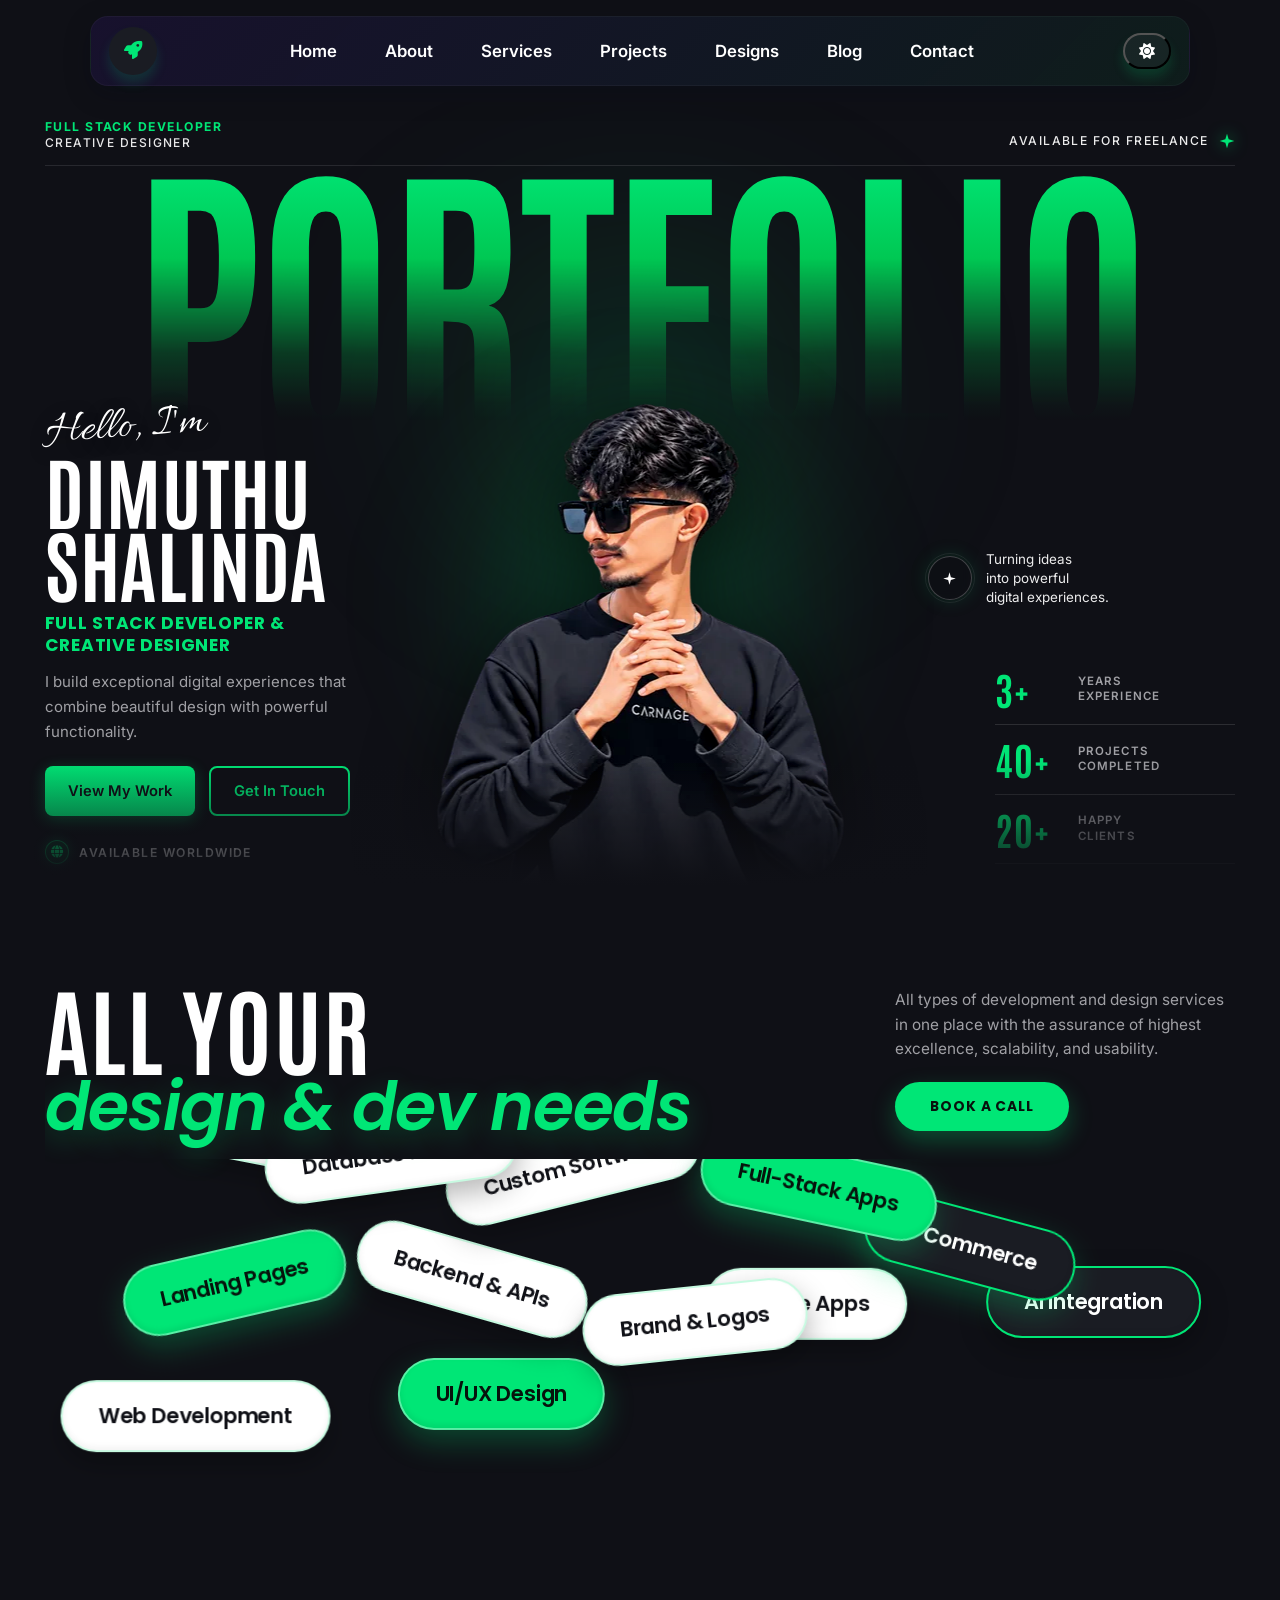
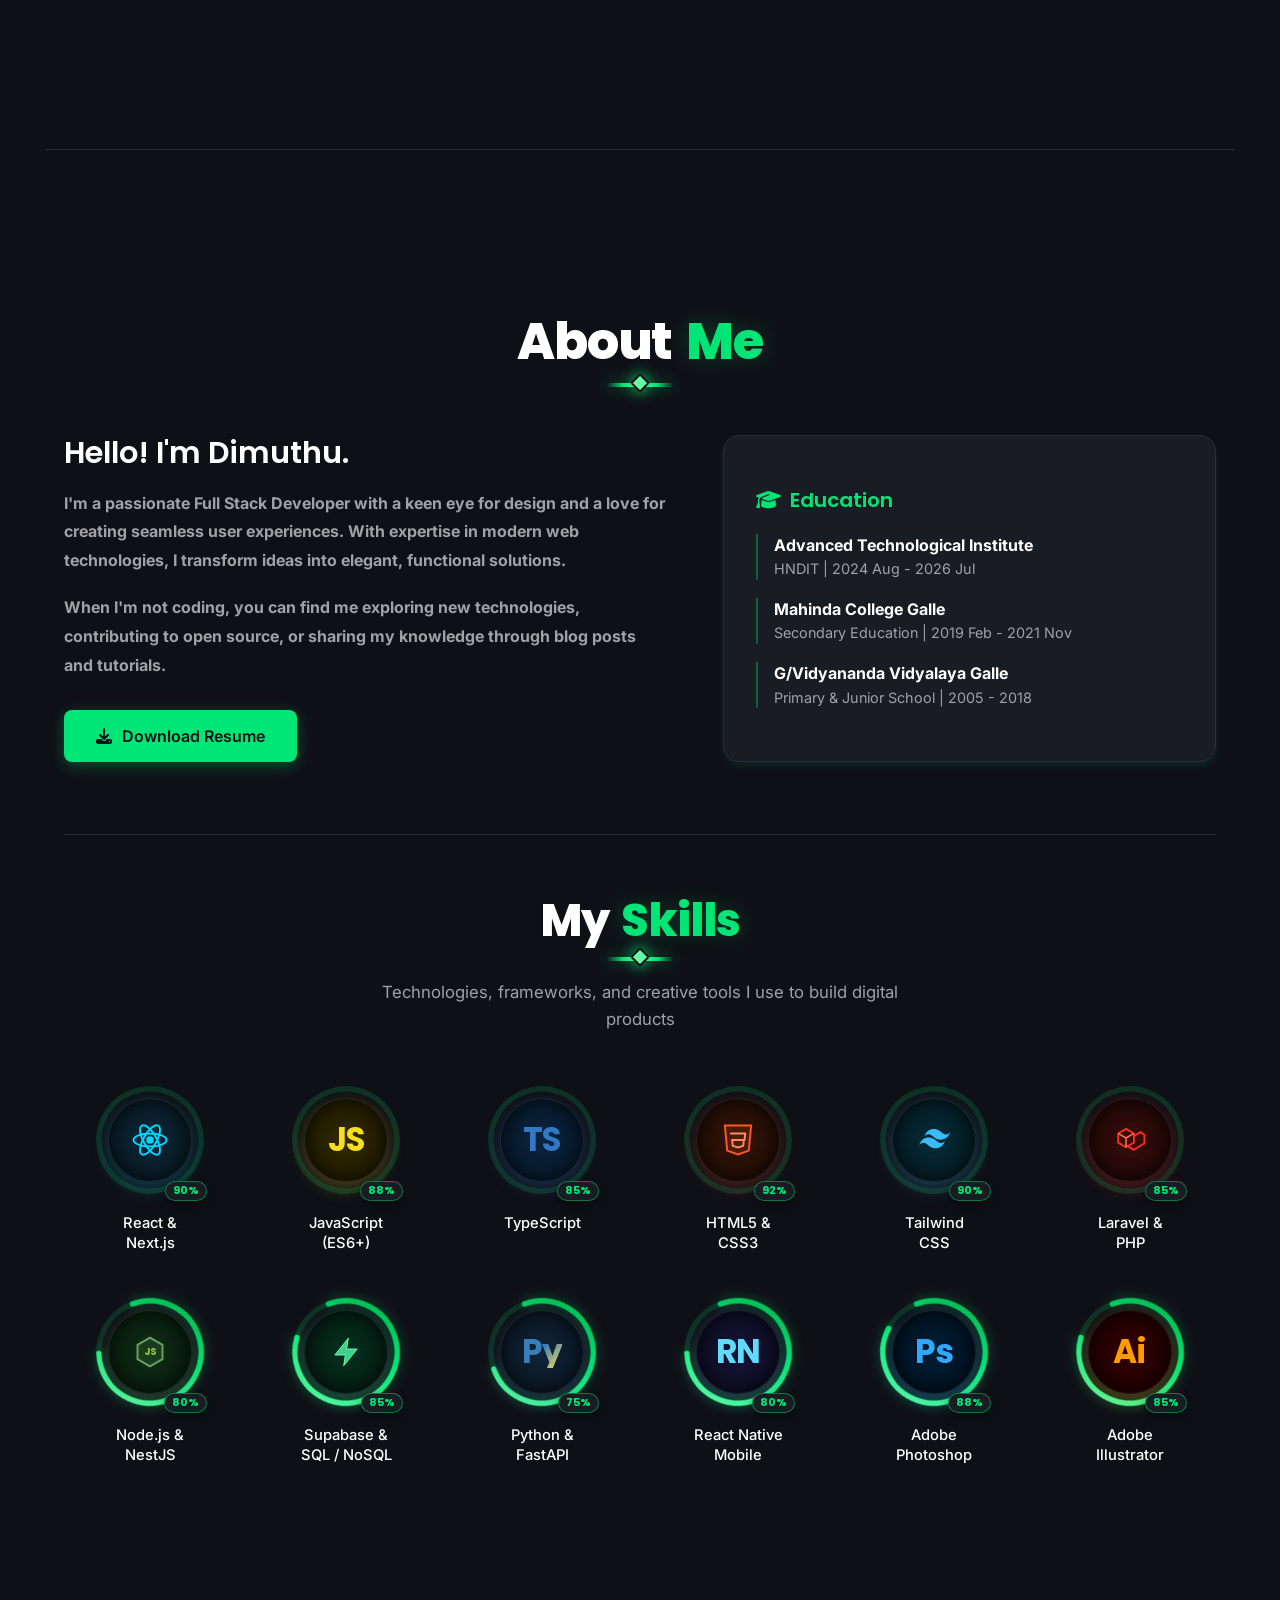
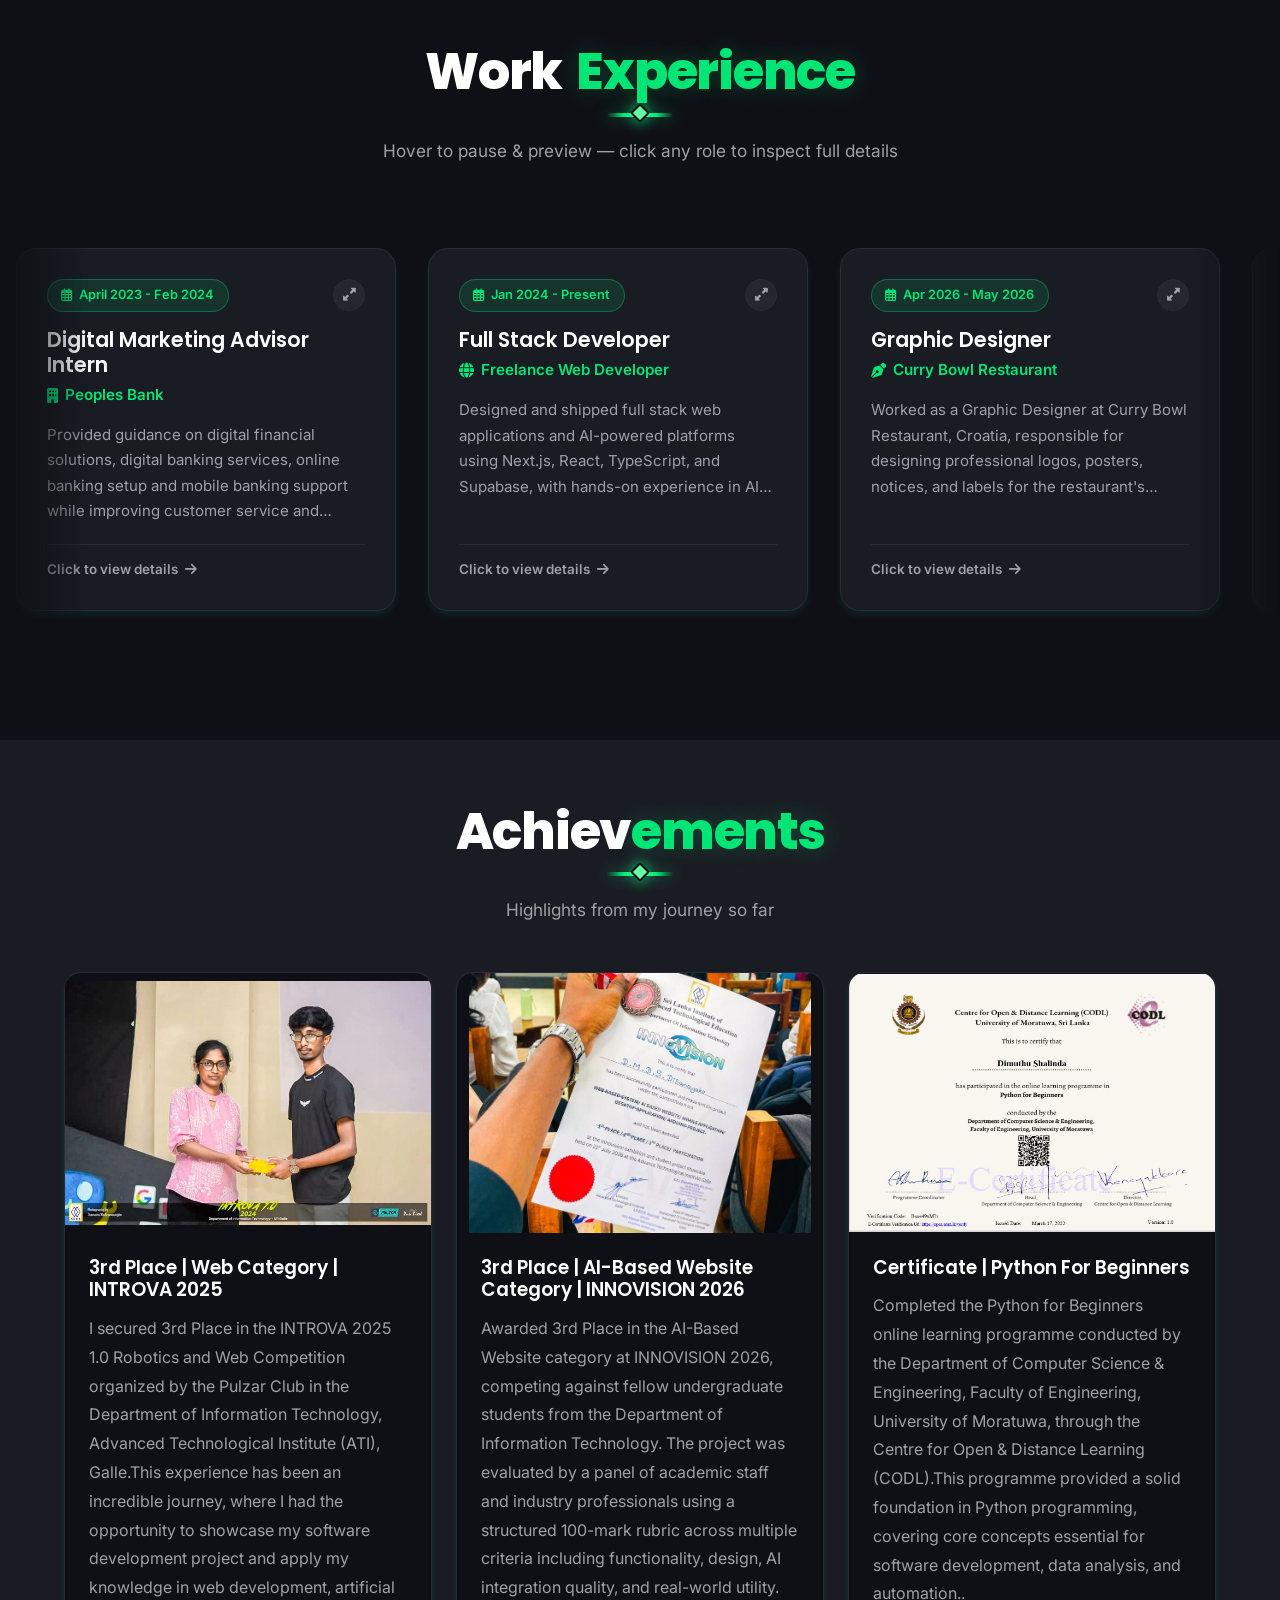
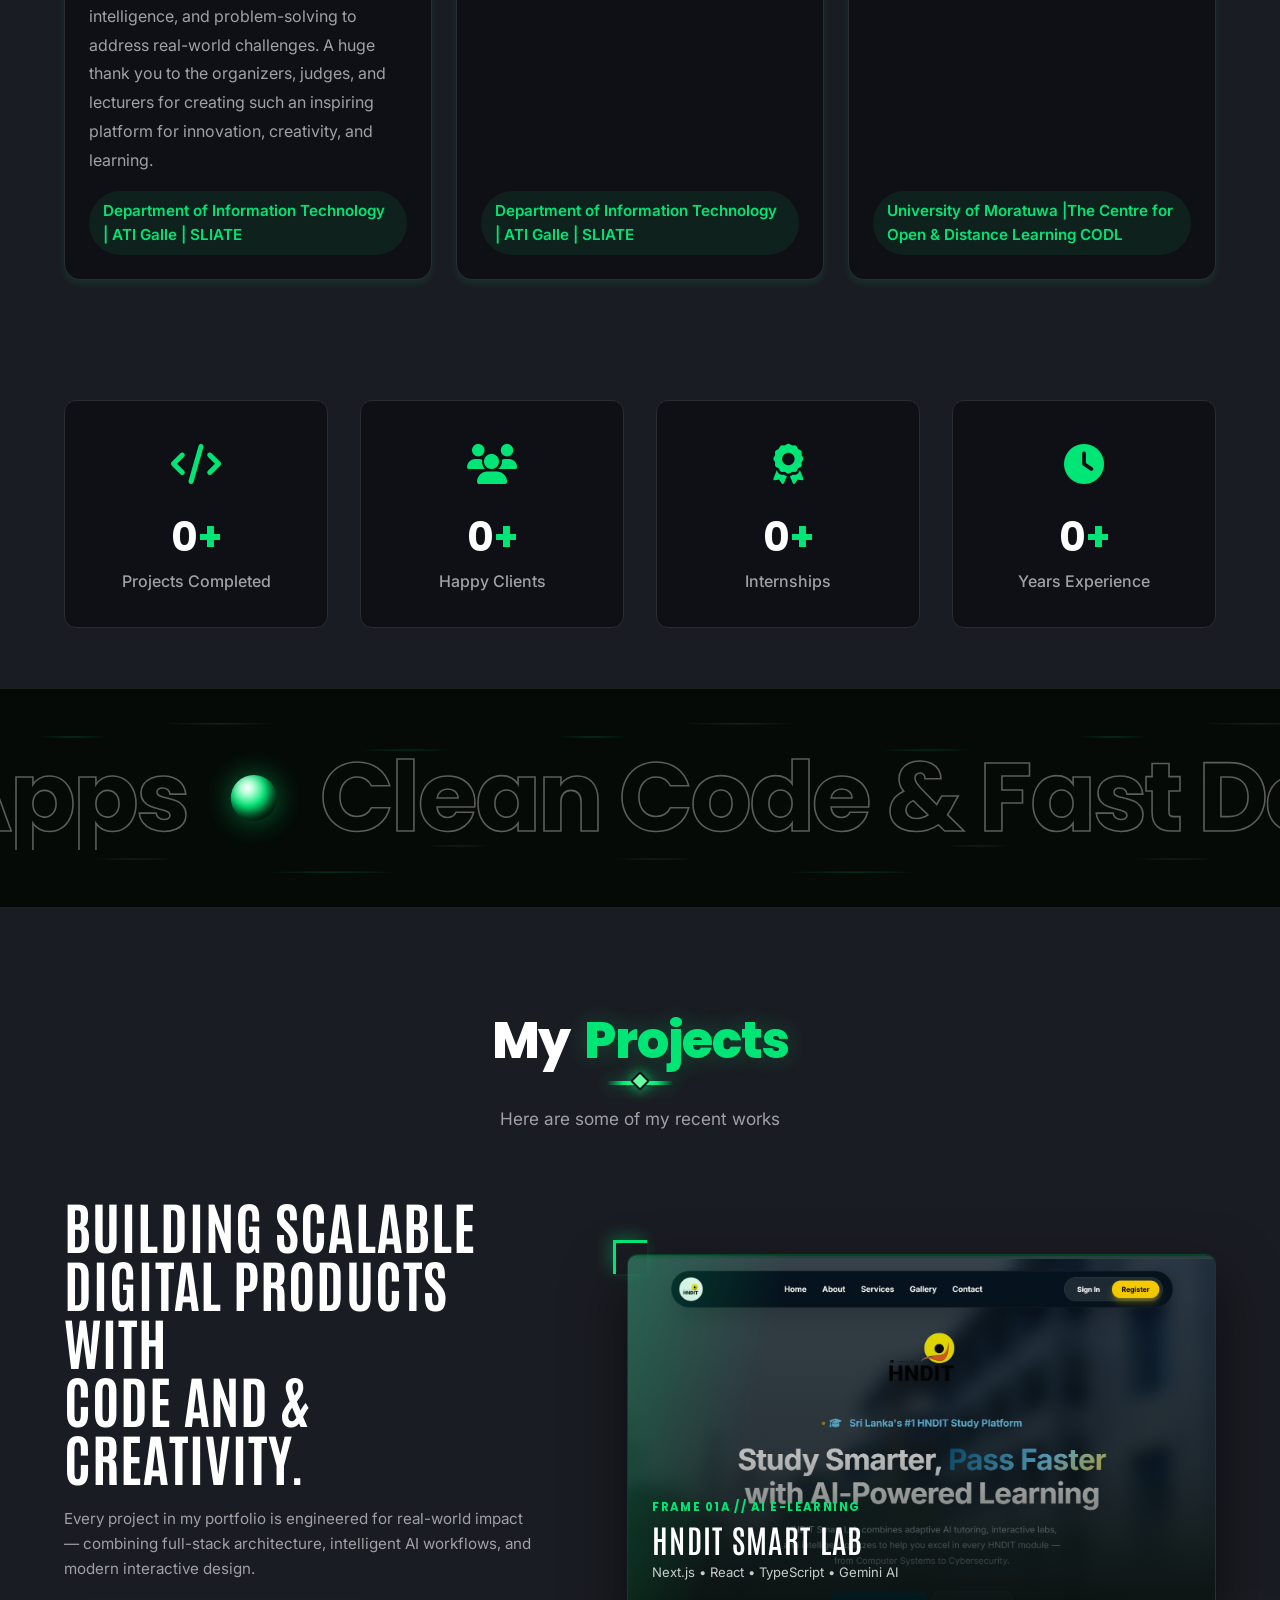
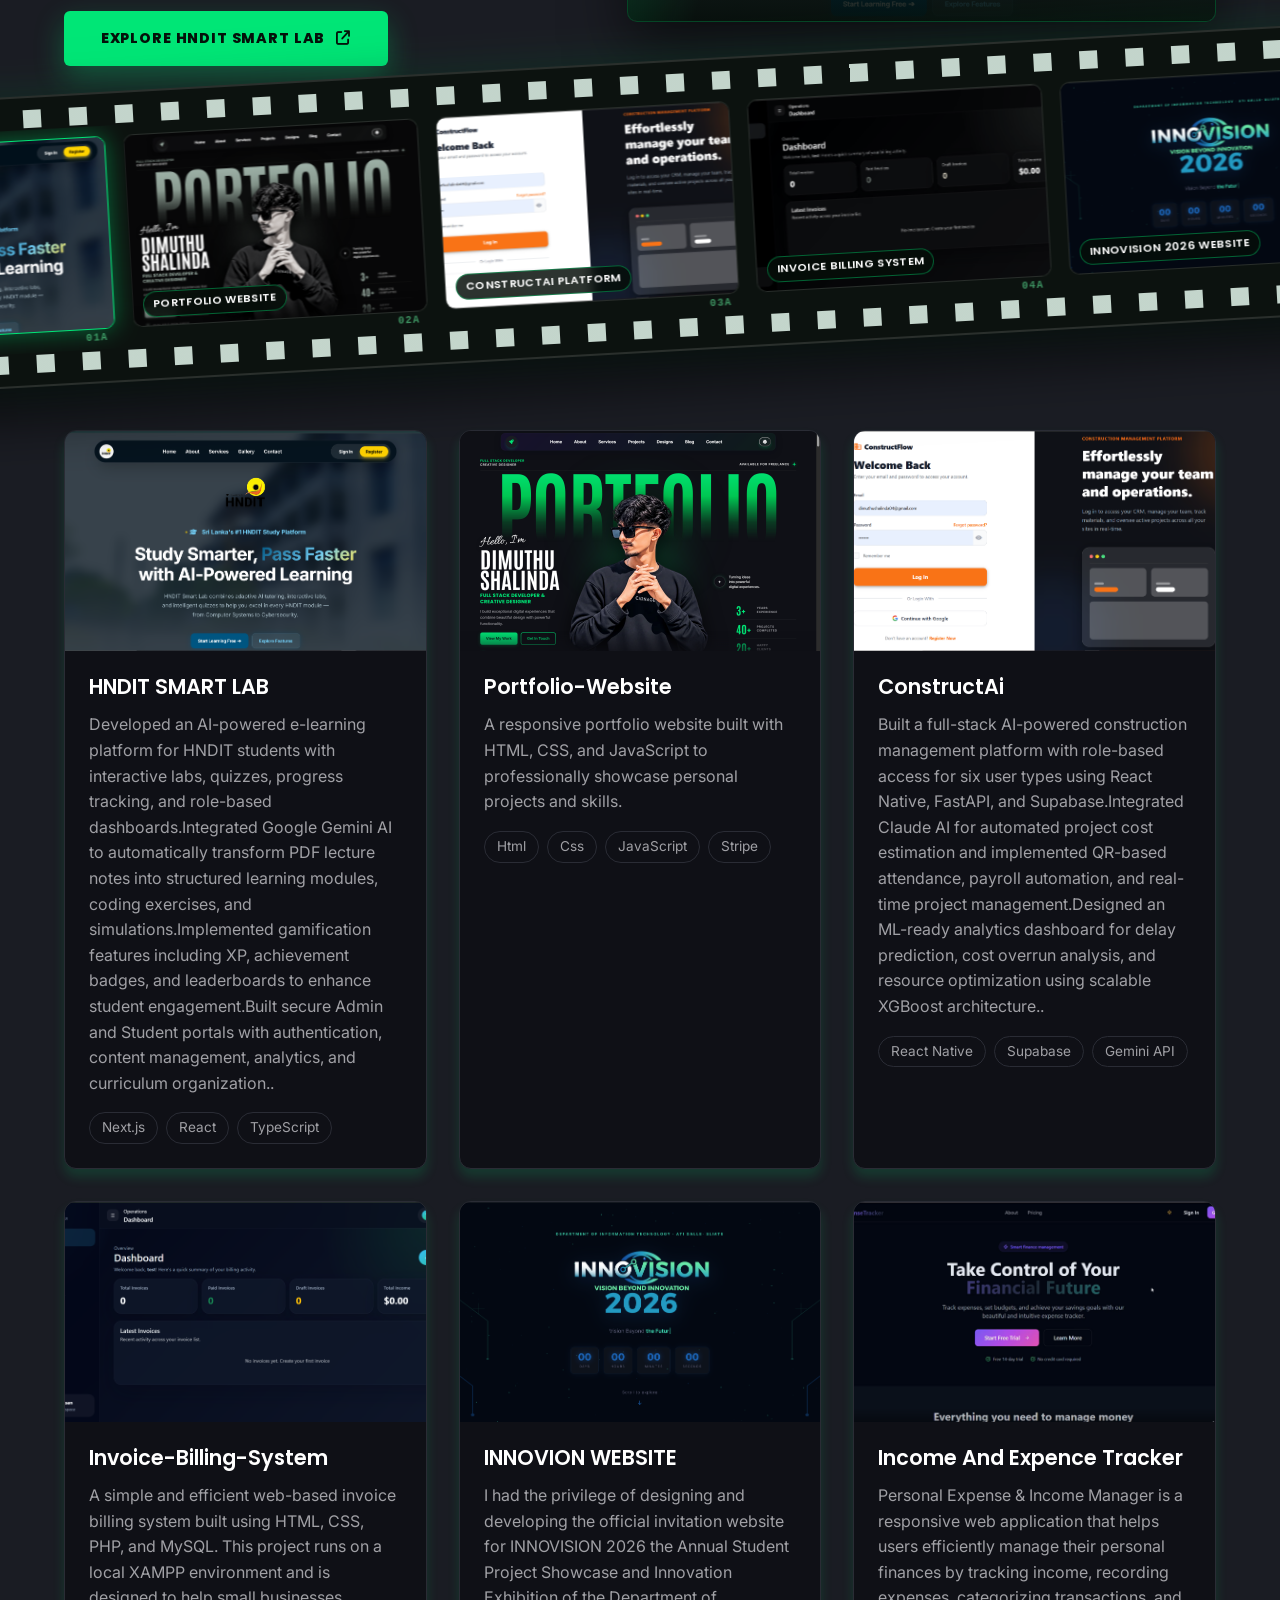
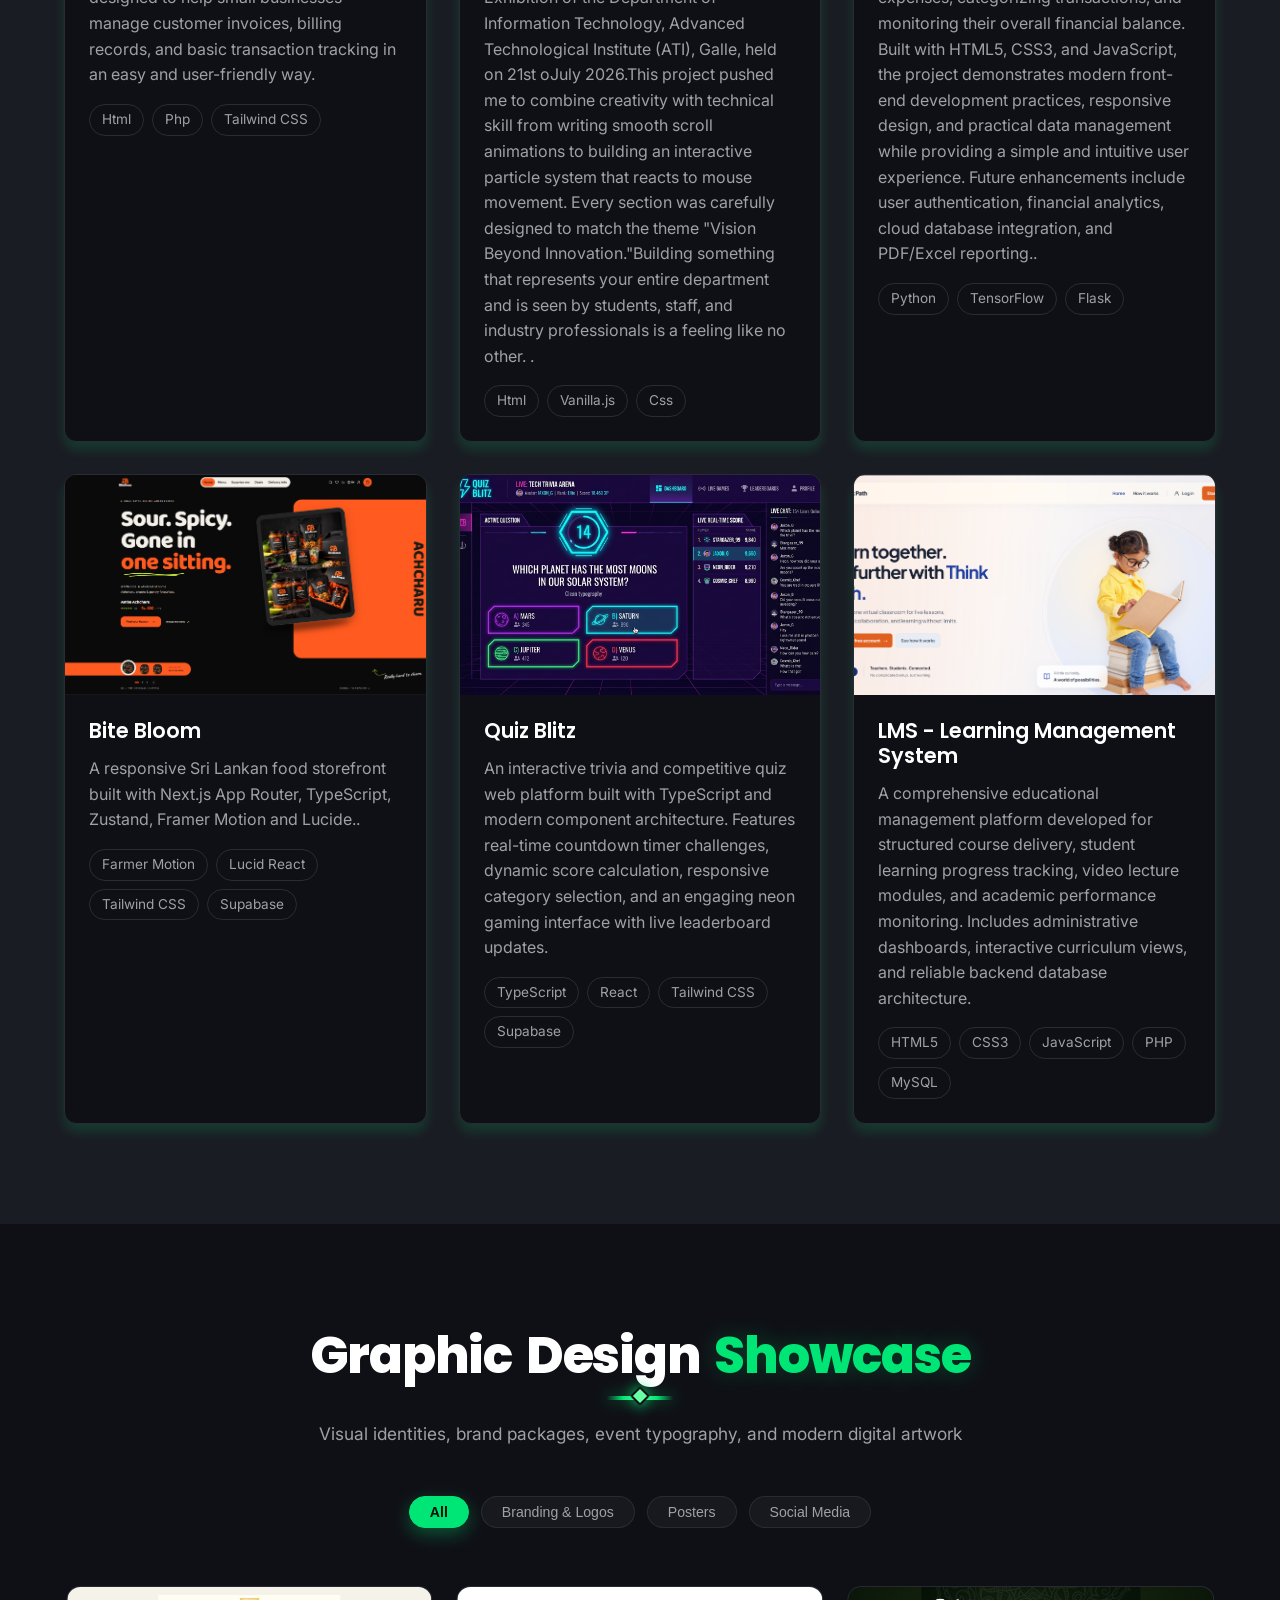
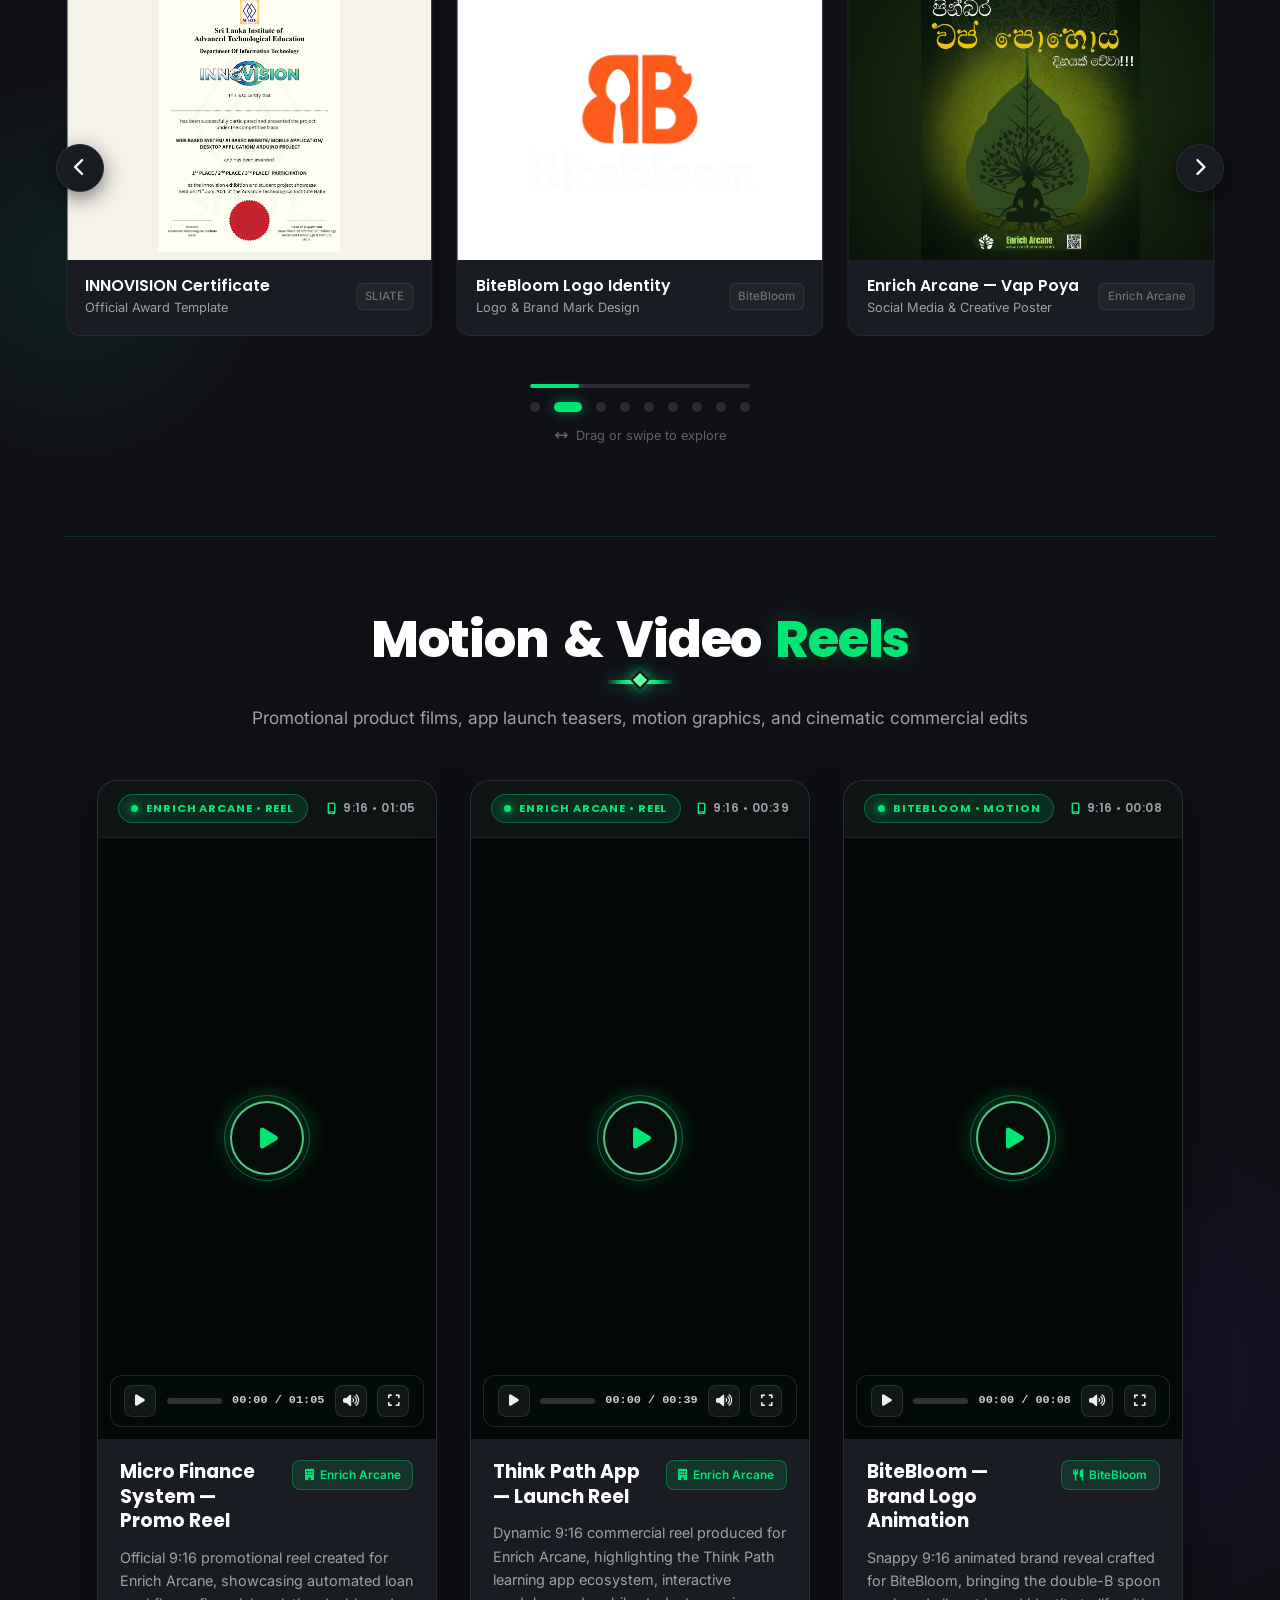
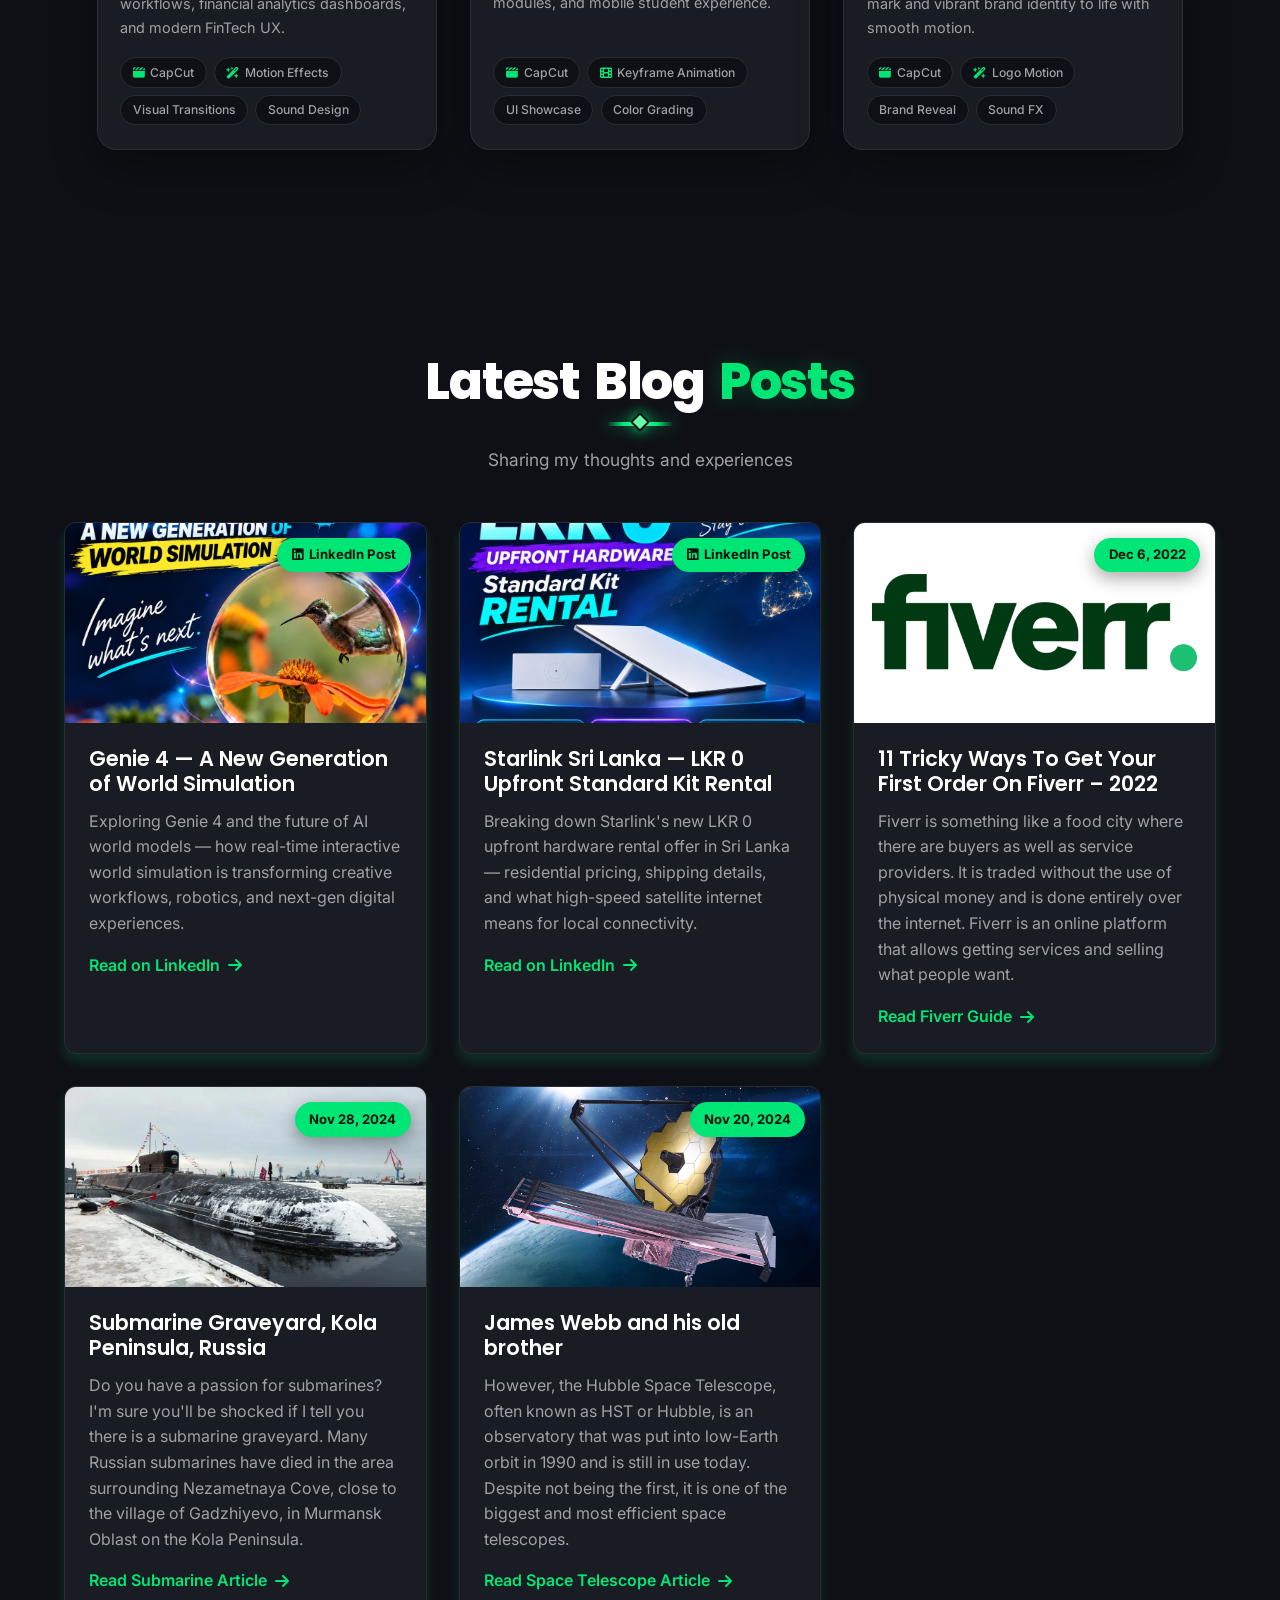
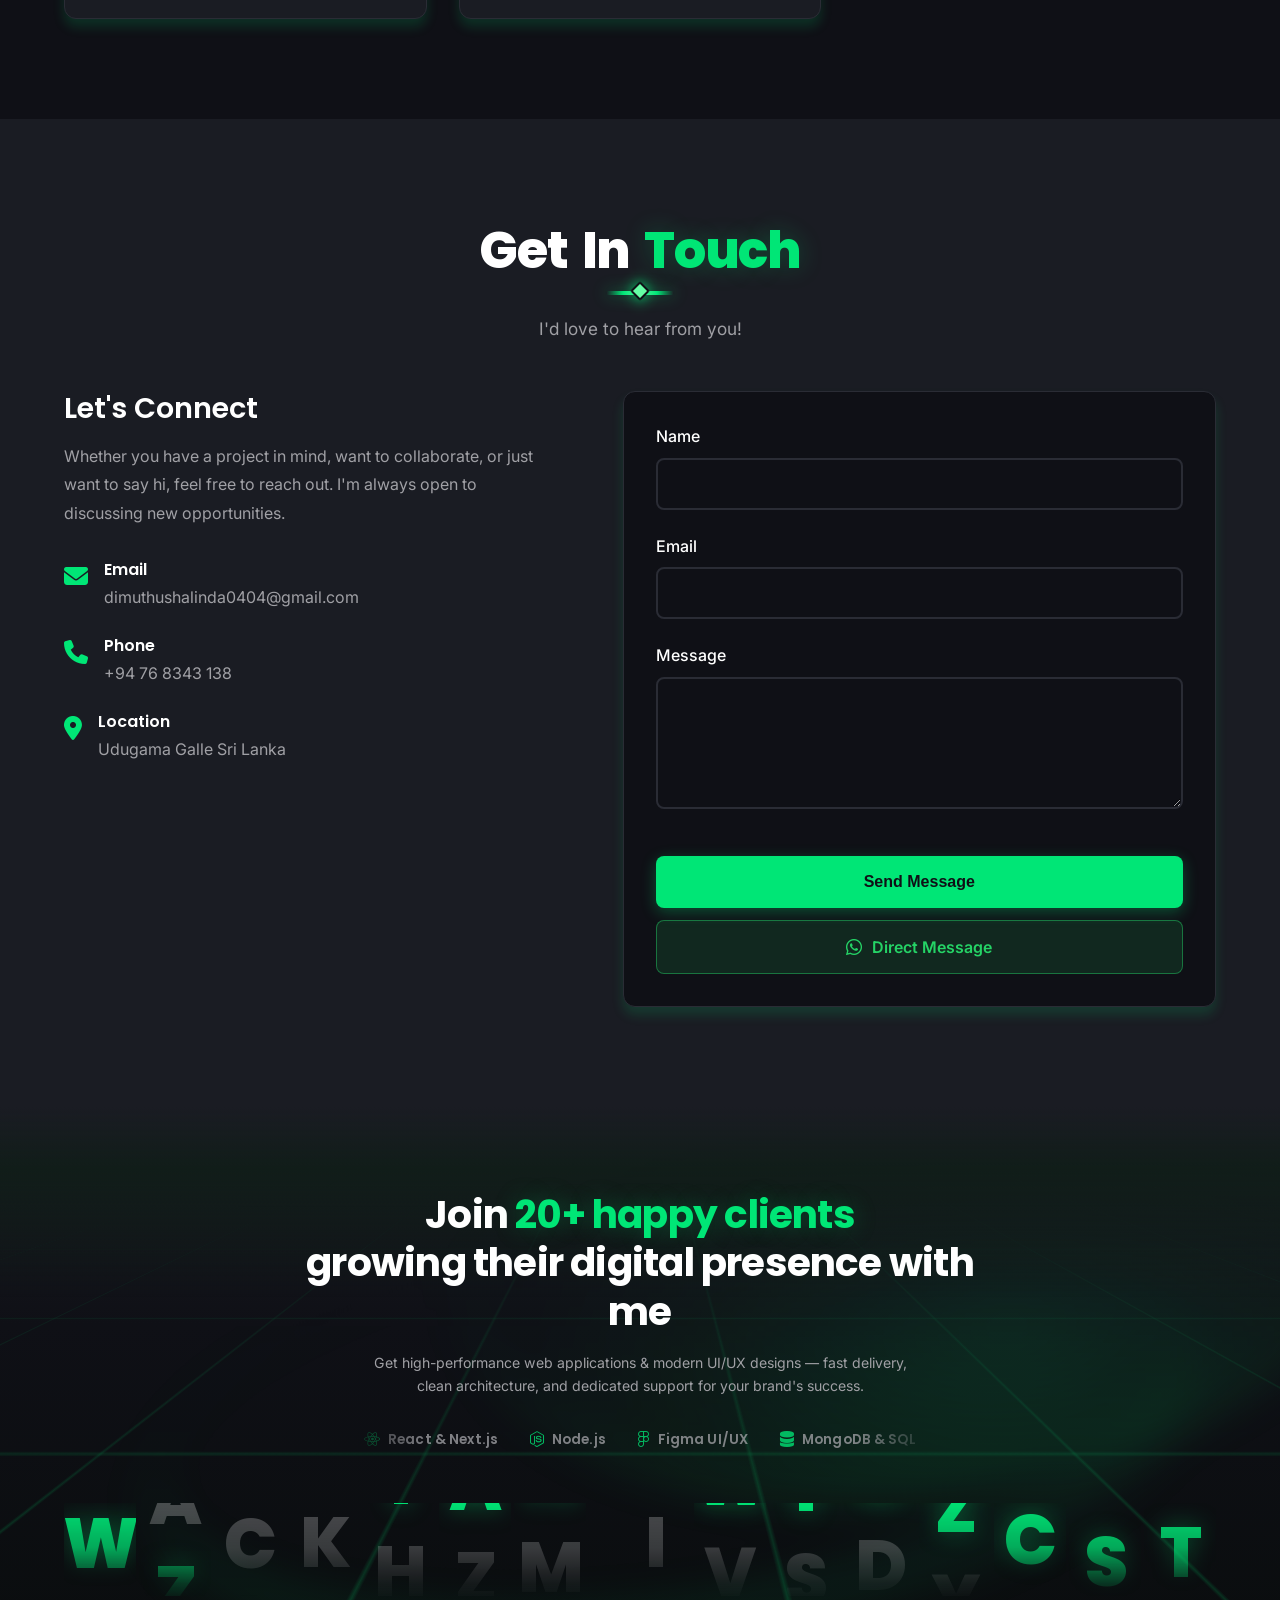
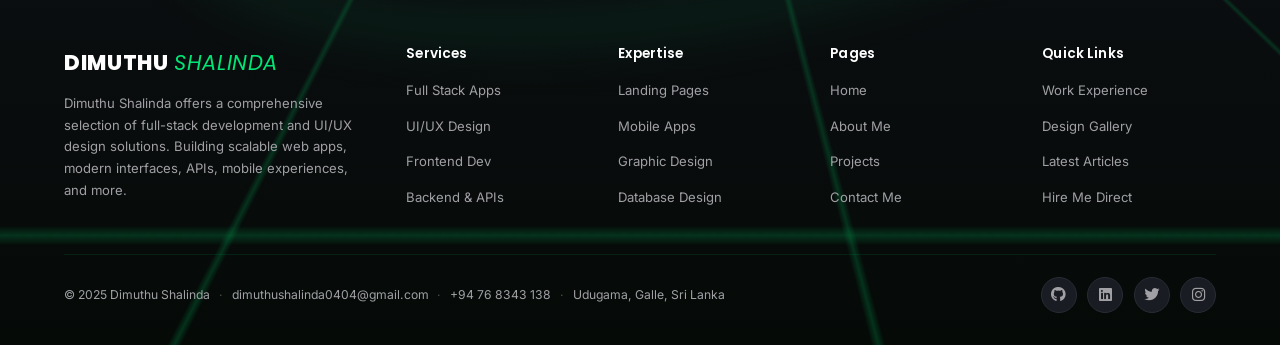
==== commit 63c89b40: "Add whatsapp button and update contact details" ====
--- a/index.html
+++ b/index.html
@@ -130,7 +130,7 @@
         rel="stylesheet" media="print" onload="this.media='all'">
     <link rel="preload" as="image" href="assets/images/newhero-mobile.webp?v=1" media="(max-width: 768px)" fetchpriority="high">
     <link rel="preload" as="image" href="assets/images/newhero.webp?v=1" media="(min-width: 769px)" fetchpriority="high">
-    <link rel="stylesheet" href="assets/css/style.min.css?v=40">
+    <link rel="stylesheet" href="assets/css/style.min.css?v=41">
     <script>
       window.addEventListener('load', function () {
         var fa = document.createElement('link');
@@ -1917,14 +1917,14 @@
                             <i class="fas fa-envelope"></i>
                             <div>
                                 <h4>Email</h4>
-                                <p>dimuthushalinda0404@gmail.com</p>
+                                <p><a href="mailto:dimuthushalinda0404@gmail.com">dimuthushalinda0404@gmail.com</a></p>
                             </div>
                         </div>
                         <div class="contact-item">
                             <i class="fas fa-phone"></i>
                             <div>
                                 <h4>Phone</h4>
-                                <p>+94 76 8343 138</p>
+                                <p><a href="tel:+94768343138">+94 76 8343 138</a></p>
                             </div>
                         </div>
                         <div class="contact-item">
@@ -1955,6 +1955,11 @@
                             <i class="fas fa-spinner fa-spin"></i> Sending...
                         </span>
                     </button>
+                    <a href="https://wa.me/94768343138" target="_blank" rel="noopener noreferrer"
+                        class="btn btn-whatsapp" aria-label="Direct Message on WhatsApp">
+                        <i class="fab fa-whatsapp" aria-hidden="true"></i>
+                        <span>Direct Message</span>
+                    </a>
                     <div class="form-message" id="formMessage"></div>
                 </form>
             </div>
--- a/assets/css/style.min.css
+++ b/assets/css/style.min.css
@@ -1 +1 @@
-:root{--primary-color:#00e676;--primary-dark:#00b248;--primary-light:#66ffa6;--secondary-color:#651fff;--accent-color:#00e676;--bg-color:#0f1016;--bg-secondary:#1a1c23;--text-primary:#ffffff;--text-secondary:#a0a0a5;--text-light:#707075;--border-color:#2a2c35;--shadow-sm:0 4px 6px rgba(0,230,118,0.1);--shadow-md:0 8px 12px rgba(0,230,118,0.15);--shadow-lg:0 15px 25px rgba(0,230,118,0.2);--shadow-xl:0 25px 40px rgba(0,230,118,0.25);--font-primary:'Inter',sans-serif;--font-heading:'Poppins',sans-serif;--font-display:'Antonio','Bebas Neue',sans-serif;--font-script:'Allura',cursive;--section-padding:100px 0;--container-padding:0 24px;--transition-speed:0.3s}[data-theme="light"]{--bg-color:#ffffff;--bg-secondary:#f9fafb;--text-primary:#1f2937;--text-secondary:#6b7280;--text-light:#9ca3af;--border-color:#e5e7eb;--shadow-sm:0 1px 2px 0 rgba(0,0,0,0.05);--shadow-md:0 4px 6px -1px rgba(0,0,0,0.1);--shadow-lg:0 10px 15px -3px rgba(0,0,0,0.1);--shadow-xl:0 20px 25px -5px rgba(0,0,0,0.1)}*{margin:0;padding:0;box-sizing:border-box}html{scroll-behavior:smooth;font-size:16px}body{font-family:var(--font-primary);background-color:var(--bg-color);color:var(--text-primary);line-height:1.6;overflow-x:hidden;transition:background-color var(--transition-speed),color var(--transition-speed)}.container{max-width:1200px;margin:0 auto;padding:var(--container-padding)}h1,h2,h3,h4,h5,h6{font-family:var(--font-heading);font-weight:600;line-height:1.2}a{text-decoration:none;color:inherit;transition:all var(--transition-speed)}img{max-width:100%;height:auto;display:block}section{padding:var(--section-padding)}.navbar{position:relative;top:auto;left:auto;width:100%;background:transparent;backdrop-filter:none;box-shadow:none;z-index:1000;transition:all var(--transition-speed);border-bottom:none}[data-theme="light"] .navbar{background:transparent}.navbar.scrolled{box-shadow:none;background:transparent}[data-theme="light"] .navbar.scrolled{background:rgba(255,255,255,0.8)}.navbar .container{display:flex;justify-content:space-between;align-items:center;padding:1rem 20px}.logo a{font-size:1.5rem;font-weight:700;color:var(--primary-color);font-family:var(--font-heading)}.nav-links{display:flex;list-style:none;gap:2rem}.nav-link{color:var(--text-primary);font-weight:500;position:relative}.nav-link::after{content:'';position:absolute;bottom:-5px;left:0;width:0;height:2px;background:var(--primary-color);transition:width var(--transition-speed)}.nav-link:hover::after,.nav-link.active::after{width:100%}.theme-toggle{cursor:pointer;font-size:1.2rem;color:var(--text-primary);padding:0.5rem;margin-left:1rem;transition:all var(--transition-speed)}.theme-toggle:hover{color:var(--primary-color);transform:rotate(20deg)}.hamburger{display:none;flex-direction:column;cursor:pointer;gap:4px}.hamburger span{width:25px;height:3px;background:var(--text-primary);border-radius:2px;transition:all var(--transition-speed)}.hamburger.active span:nth-child(1){transform:rotate(45deg) translate(5px,5px)}.hamburger.active span:nth-child(2){opacity:0}.hamburger.active span:nth-child(3){transform:rotate(-45deg) translate(7px,-6px)}.nav-pill{margin:0 auto;max-width:1100px;width:calc(100% - 48px);display:flex;align-items:center;justify-content:space-between;gap:1rem;padding:10px 18px;background:linear-gradient(135deg,rgba(26,29,41,0.72),rgba(12,13,18,0.68));border-radius:18px;box-shadow:0 8px 26px rgba(2,6,23,0.25);border:1px solid rgba(255,255,255,0.035);position:relative;transition:transform 0.28s ease,box-shadow 0.28s ease,background 0.28s ease}[data-theme="light"] .nav-pill{background:linear-gradient(135deg,rgba(255,255,255,0.96),rgba(230,255,240,0.85));border:1px solid rgba(0,0,0,0.06);box-shadow:0 8px 20px rgba(2,6,23,0.04)}[data-theme="dark"] .nav-pill{background:linear-gradient(135deg,rgba(101,31,255,0.10),rgba(0,230,118,0.06));border:1px solid rgba(255,255,255,0.035)}.nav-pill:hover{transform:none;box-shadow:none}.nav-pill .left .brand{display:inline-flex;align-items:center;justify-content:center;width:48px;height:48px;border-radius:50%;background:var(--bg-secondary);color:var(--primary-color);font-size:1.15rem;box-shadow:var(--shadow-md)}.nav-pill .nav-links{display:flex;gap:1.75rem;list-style:none;align-items:center;padding:0 12px}.nav-pill .nav-link{color:var(--text-primary);font-weight:600;padding:8px 10px;border-radius:8px;font-size:1.05rem;transition:color 0.2s ease,transform 0.22s ease,text-shadow 0.22s ease}.nav-pill .nav-link::after{content:'';display:block;height:3px;width:0;background:linear-gradient(90deg,var(--primary-color),var(--primary-light));border-radius:3px;transition:width 0.28s ease;margin-top:6px}.nav-pill .nav-link:hover{color:var(--primary-color);transform:translateY(-3px) scale(1.02);text-shadow:0 6px 18px rgba(0,0,0,0.25)}.nav-pill .nav-link:hover::after{width:100%}.nav-pill .right .theme-toggle{padding:8px 14px;border-radius:999px;background:var(--bg-secondary);color:var(--text-primary);font-size:1rem;display:inline-flex;align-items:center;gap:8px;box-shadow:var(--shadow-md);cursor:pointer;transition:transform 0.18s ease,background 0.18s ease}[data-theme="dark"] .nav-pill .right .theme-toggle{background:rgba(255,255,255,0.04)}.nav-pill .right .theme-toggle:hover{transform:translateY(-2px) scale(1.02);background:linear-gradient(90deg,rgba(255,255,255,0.03),rgba(255,255,255,0.06))}@media (max-width:768px){.container{padding:0 1.15rem}.nav-pill .nav-links{position:absolute;top:calc(100% + 10px);left:0;right:0;width:auto;max-height:70vh;overflow-y:auto;background:rgba(10,18,13,0.96);border-radius:14px;display:flex;flex-direction:column;align-items:stretch;justify-content:flex-start;padding:10px 14px;gap:0.35rem;transition:opacity 0.26s ease,transform 0.26s ease;opacity:0;transform:translateY(-6px);pointer-events:none;z-index:1200;box-shadow:0 18px 40px rgba(0,0,0,0.55)}.nav-pill .nav-links.active{opacity:1;transform:translateY(0);pointer-events:auto}[data-theme="dark"] .nav-pill .nav-links{background:rgba(10,18,13,0.96);border:1px solid rgba(0,230,118,0.18);backdrop-filter:blur(16px) saturate(150%)}[data-theme="light"] .nav-pill .nav-links{background:rgba(255,255,255,0.98);border:1px solid rgba(0,178,72,0.18);backdrop-filter:blur(12px) saturate(130%)}.hamburger{display:flex}[data-theme="dark"] .nav-pill{background:linear-gradient(135deg,rgba(15,31,23,0.9),rgba(8,13,10,0.9));backdrop-filter:blur(12px) saturate(160%);border:1px solid rgba(0,230,118,0.14)}[data-theme="light"] .nav-pill{background:linear-gradient(135deg,rgba(255,255,255,0.96),rgba(230,255,240,0.94));backdrop-filter:blur(8px) saturate(120%);border:1px solid rgba(0,0,0,0.06)}}html,body{background-color:var(--bg-color) !important;overflow-x:hidden;max-width:100vw}@media (max-width:768px){.navbar .container{padding:0.65rem 0.9rem !important;position:relative}.nav-pill{width:100%;max-width:100%;margin:0;padding:8px 62px 8px 12px;box-shadow:0 8px 22px rgba(2,6,23,0.35);border-radius:14px;border:1px solid rgba(255,255,255,0.06);backdrop-filter:blur(10px) saturate(140%)}.nav-pill .left .brand{width:42px;height:42px;font-size:1.05rem}.hamburger{position:absolute;right:26px;top:50%;transform:translateY(-50%);z-index:1101}.nav-pill .right .theme-toggle{position:absolute;right:58px;top:50%;transform:translateY(-50%);margin-left:0;z-index:1101;width:40px;height:40px;padding:0;background:rgba(255,255,255,0.04);box-shadow:0 6px 18px rgba(2,6,23,0.18);border-radius:999px;display:inline-flex;align-items:center;justify-content:center;font-size:1rem}.nav-pill .nav-link{background:transparent;padding:10px 12px;border-radius:8px;font-size:0.98rem}[data-theme="dark"] .nav-pill .right .theme-toggle{background:rgba(255,255,255,0.04);color:var(--text-primary);box-shadow:0 8px 22px rgba(0,0,0,0.45)}[data-theme="light"] .nav-pill .right .theme-toggle{background:rgba(255,255,255,0.95);color:var(--text-primary);box-shadow:0 6px 16px rgba(2,6,23,0.06)}.nav-pill .right .theme-toggle i{font-size:1.1rem}}.navbar.scrolled .nav-pill{backdrop-filter:blur(8px) saturate(120%);background:rgba(255,255,255,0.06);border:1px solid rgba(255,255,255,0.06);box-shadow:0 8px 30px rgba(2,6,23,0.25)}[data-theme="light"] .navbar.scrolled .nav-pill{background:rgba(255,255,255,0.6);border:1px solid rgba(255,255,255,0.4);box-shadow:0 6px 20px rgba(2,6,23,0.06)}[data-theme="dark"] .navbar.scrolled .nav-pill{background:rgba(15,16,22,0.6);border:1px solid rgba(255,255,255,0.06);box-shadow:0 8px 28px rgba(2,6,23,0.35)}.hero{min-height:auto;display:flex;flex-direction:column;justify-content:flex-start;position:relative;background-color:var(--bg-color);padding:0.75rem 0 0;overflow:hidden;--hero-img-offset-x:0%}.hero::before{content:'';position:absolute;top:8%;left:50%;transform:translateX(-50%);width:760px;height:460px;background:radial-gradient(circle,rgba(0,230,118,0.14) 0%,rgba(0,178,72,0.04) 45%,transparent 72%);border-radius:50%;filter:blur(70px);z-index:0;pointer-events:none}.hero::after{content:'';position:absolute;bottom:0;left:0;width:100%;height:140px;background:linear-gradient(to top,var(--bg-color) 10%,transparent 100%);z-index:3;pointer-events:none}.hero-wrapper{max-width:1360px;width:100%;margin:0 auto;padding:0 clamp(1.25rem,3.5vw,3rem);position:relative;z-index:2;display:flex;flex-direction:column;flex:1}.hero-top-bar{display:flex;align-items:flex-end;justify-content:space-between;padding:0.35rem 0 0.9rem;border-bottom:1px solid rgba(255,255,255,0.1);margin-bottom:0.25rem;animation:heroFadeDown 0.8s ease-out both}[data-theme="light"] .hero-top-bar{border-bottom-color:rgba(0,0,0,0.12)}.hero-top-role{display:flex;flex-direction:column;gap:2px;line-height:1.2}.top-role-primary{font-family:var(--font-primary);font-size:0.76rem;font-weight:700;letter-spacing:0.12em;text-transform:uppercase;color:var(--primary-color)}.top-role-secondary{font-family:var(--font-primary);font-size:0.75rem;font-weight:500;letter-spacing:0.12em;text-transform:uppercase;color:var(--text-primary);opacity:0.9}.hero-top-status{display:inline-flex;align-items:center;gap:0.65rem}.status-label{font-family:var(--font-primary);font-size:0.76rem;font-weight:500;letter-spacing:0.12em;text-transform:uppercase;color:var(--text-primary);opacity:0.92}.status-sparkle{display:inline-flex;align-items:center;justify-content:center;color:var(--primary-color);filter:drop-shadow(0 0 8px rgba(0,230,118,0.65));animation:sparklePulse 3s ease-in-out infinite}.hero-stage{position:relative;flex:0 0 auto;display:flex;flex-direction:column;justify-content:flex-end;min-height:clamp(540px,54vw,780px);padding-bottom:2.25rem}.hero-bg-word{position:absolute;top:-0.04em;left:50%;transform:translateX(-50%) scaleY(1.12);transform-origin:top center;width:100%;text-align:center;font-family:var(--font-display);font-weight:700;font-size:clamp(4.6rem,21.8vw,19.4rem);line-height:0.84;letter-spacing:-0.015em;text-transform:uppercase;white-space:nowrap;user-select:none;pointer-events:none;z-index:1;background:linear-gradient( 180deg,var(--primary-color) 0%,#00c853 38%,rgba(0,178,72,0.26) 74%,rgba(0,178,72,0.03) 94%,transparent 100% );-webkit-background-clip:text;background-clip:text;color:transparent;animation:heroWordReveal 1s cubic-bezier(0.16,1,0.3,1) both}[data-theme="light"] .hero-bg-word{background:linear-gradient( 180deg,var(--primary-color) 0%,var(--primary-dark) 46%,rgba(0,178,72,0.22) 78%,rgba(0,178,72,0.02) 96%,transparent 100% );-webkit-background-clip:text;background-clip:text;color:transparent}.hero-person-wrap{position:absolute;bottom:-2.25rem;left:50%;transform:translateX(-50%);width:clamp(440px,56vw,760px);height:clamp(460px,54vw,760px);display:flex;align-items:flex-end;justify-content:center;z-index:2;pointer-events:none;-webkit-mask-image:linear-gradient(to bottom,#000 74%,rgba(0,0,0,0.65) 89%,transparent 99%);mask-image:linear-gradient(to bottom,#000 74%,rgba(0,0,0,0.65) 89%,transparent 99%);animation:heroPhotoRise 1.05s cubic-bezier(0.16,1,0.3,1) 0.12s both}.hero-person-glow{position:absolute;bottom:15%;left:50%;transform:translateX(-50%);width:68%;height:68%;background:radial-gradient(circle,rgba(0,230,118,0.22) 0%,rgba(0,178,72,0.05) 55%,transparent 72%);filter:blur(45px);z-index:0}.hero-cutout-photo{position:relative;z-index:1;width:100%;height:100%;max-width:none;object-fit:contain;object-position:center bottom;transform:translateX(var(--hero-img-offset-x));filter:drop-shadow(0 18px 38px rgba(0,0,0,0.65)) contrast(1.03)}[data-theme="light"] .hero-cutout-photo{filter:drop-shadow(0 16px 32px rgba(0,178,72,0.18)) contrast(1.02)}.hero-content{position:relative;z-index:4;width:100%;display:grid;grid-template-columns:minmax(280px,1.08fr) minmax(240px,1.15fr) minmax(230px,0.85fr);align-items:end;gap:1.5rem;margin-top:auto;padding-top:clamp(9rem,19vw,15.5rem)}.hero-left-block{display:flex;flex-direction:column;align-items:flex-start;text-align:left;animation:fadeInUp 0.9s cubic-bezier(0.16,1,0.3,1) 0.18s both}.hero-greeting{font-family:var(--font-script);font-size:clamp(2.35rem,3.6vw,3.35rem);font-weight:400;color:var(--text-primary);line-height:0.9;margin-bottom:-0.15rem;margin-left:0.15rem;transform:rotate(-4deg);transform-origin:left bottom;text-shadow:0 4px 18px rgba(0,0,0,0.45)}[data-theme="light"] .hero-greeting{text-shadow:none}.hero-title{font-family:var(--font-display);font-size:clamp(3.4rem,6.2vw,5.6rem);font-weight:700;line-height:0.92;letter-spacing:0.01em;text-transform:uppercase;color:var(--text-primary);margin-bottom:0.85rem;display:flex;flex-direction:column}.hero-name-line{display:block}.hero-subtitle{font-family:var(--font-heading);font-size:clamp(0.95rem,1.35vw,1.2rem);font-weight:700;line-height:1.28;letter-spacing:0.04em;text-transform:uppercase;color:var(--primary-color);margin-bottom:0.9rem}.hero-description{font-family:var(--font-primary);font-size:0.94rem;line-height:1.65;color:var(--text-secondary);max-width:340px;margin:0 0 1.35rem}.hero-buttons{display:flex;gap:0.85rem;justify-content:flex-start;flex-wrap:wrap;margin-bottom:1.4rem;position:relative;z-index:10}.hero-buttons .btn{padding:0.72rem 1.45rem;font-size:0.92rem;border-radius:8px}.hero-worldwide{display:inline-flex;align-items:center;gap:0.65rem;margin-top:0.15rem}.worldwide-icon{width:24px;height:24px;border-radius:50%;background:rgba(0,230,118,0.15);border:1px solid rgba(0,230,118,0.45);color:var(--primary-color);display:inline-flex;align-items:center;justify-content:center;font-size:0.78rem;box-shadow:0 0 12px rgba(0,230,118,0.25)}.worldwide-text{font-family:var(--font-primary);font-size:0.76rem;font-weight:600;letter-spacing:0.12em;text-transform:uppercase;color:var(--text-primary);opacity:0.9}.hero-right-block{display:flex;flex-direction:column;justify-content:space-between;align-items:flex-end;gap:2.5rem;animation:fadeInUp 0.9s cubic-bezier(0.16,1,0.3,1) 0.28s both}.hero-tagline-card{display:flex;align-items:center;gap:0.9rem;align-self:flex-start;margin-left:0.5rem;margin-bottom:0.5rem}.sparkle-badge{width:44px;height:44px;flex-shrink:0;border-radius:50%;border:1px solid rgba(255,255,255,0.22);background:rgba(15,16,22,0.45);backdrop-filter:blur(6px);display:inline-flex;align-items:center;justify-content:center;color:var(--text-primary);box-shadow:0 0 20px rgba(0,230,118,0.15);position:relative}.sparkle-badge::before{content:'';position:absolute;inset:-4px;border-radius:50%;border:1px solid rgba(255,255,255,0.07);pointer-events:none}[data-theme="light"] .sparkle-badge{border-color:rgba(0,178,72,0.35);background:rgba(255,255,255,0.8);color:var(--primary-dark)}.hero-tagline-text{font-family:var(--font-primary);font-size:0.84rem;line-height:1.42;color:var(--text-primary);opacity:0.92;margin:0;text-align:left}.hero-stats{width:100%;max-width:240px;display:flex;flex-direction:column}.hero-stat-item{display:flex;align-items:center;justify-content:flex-start;gap:1.15rem;padding:0.95rem 0;border-bottom:1px solid rgba(255,255,255,0.12)}[data-theme="light"] .hero-stat-item{border-bottom-color:rgba(0,0,0,0.12)}.hero-stat-num{font-family:var(--font-display);font-size:clamp(2.1rem,3vw,2.75rem);font-weight:700;line-height:1;color:var(--primary-color);min-width:64px;letter-spacing:0.02em}.hero-stat-label{font-family:var(--font-primary);font-size:0.72rem;font-weight:600;line-height:1.35;letter-spacing:0.1em;text-transform:uppercase;color:var(--text-secondary);text-align:left}@keyframes heroWordReveal{from{opacity:0;transform:translateX(-50%) scaleY(1.02) translateY(24px)}to{opacity:1;transform:translateX(-50%) scaleY(1.12) translateY(0)}}@keyframes heroPhotoRise{from{opacity:0;transform:translateX(-50%) translateY(36px)}to{opacity:1;transform:translateX(-50%) translateY(0)}}@keyframes heroFadeDown{from{opacity:0;transform:translateY(-14px)}to{opacity:1;transform:translateY(0)}}@keyframes sparklePulse{0%,100%{transform:scale(1);opacity:0.85}50%{transform:scale(1.18);opacity:1}}.btn{display:inline-flex;align-items:center;justify-content:center;padding:0.875rem 2rem;border-radius:8px;font-weight:600;text-align:center;cursor:pointer;border:none;transition:all var(--transition-speed);font-size:1rem;text-decoration:none;line-height:1.5}.btn-primary{background:var(--primary-color) !important;color:var(--bg-color) !important;box-shadow:0 4px 15px rgba(0,230,118,0.3)}.btn-primary:hover{background:var(--primary-light) !important;transform:translateY(-2px);box-shadow:0 8px 25px rgba(0,230,118,0.5)}.btn-secondary{background:transparent !important;color:var(--primary-color) !important;border:2px solid var(--primary-color) !important}.btn-secondary:hover{background:var(--primary-color) !important;color:var(--bg-color) !important;box-shadow:0 4px 15px rgba(0,230,118,0.3)}.stats{background:var(--bg-secondary);padding:60px 0}.stats-grid{display:grid;grid-template-columns:repeat(auto-fit,minmax(220px,1fr));gap:2rem}.stat-card{background:var(--bg-color);padding:2rem;border-radius:12px;text-align:center;border:1px solid var(--border-color);transition:all var(--transition-speed);position:relative;overflow:hidden}.stat-card::before{content:'';position:absolute;top:0;left:-100%;width:100%;height:100%;background:linear-gradient(90deg,transparent,rgba(0,230,118,0.1),transparent);transition:left 0.5s}.stat-card:hover::before{left:100%}.stat-card:hover{transform:translateY(-5px);box-shadow:0 10px 30px rgba(0,230,118,0.2);border-color:var(--primary-color)}.stat-icon{font-size:2.5rem;color:var(--primary-color);margin-bottom:1rem}.stat-number{font-size:2.5rem;font-weight:700;color:var(--text-primary);margin-bottom:0.5rem}.stat-number::after{content:'+';color:var(--primary-color)}.stat-label{font-size:1rem;color:var(--text-secondary);font-weight:500}.section-title,.skills-header-block h3{font-family:var(--font-heading);font-size:clamp(2.2rem,4.3vw,3.15rem);font-weight:800;letter-spacing:-0.025em;text-align:center;margin:0 auto 1.25rem;color:var(--text-primary);position:relative;display:table;padding:0.15rem 0.6rem 0.85rem;cursor:pointer;user-select:none;transition:transform 0.35s cubic-bezier(0.16,1,0.3,1)}.section-title::before,.skills-header-block h3::before{content:'';position:absolute;bottom:0;left:50%;transform:translateX(-50%);width:68px;height:4px;background:linear-gradient(90deg,transparent,var(--primary-color),var(--primary-light),var(--primary-color),transparent);border-radius:999px;box-shadow:0 0 16px rgba(0,230,118,0.45);transition:width 0.45s cubic-bezier(0.16,1,0.3,1),box-shadow 0.35s ease}.section-title::after,.skills-header-block h3::after{content:'';position:absolute;bottom:-3px;left:50%;transform:translateX(-50%) rotate(45deg);width:10px;height:10px;background:var(--primary-light);border:2px solid var(--bg-color);border-radius:2px;box-shadow:0 0 14px var(--primary-color);transition:transform 0.45s cubic-bezier(0.16,1,0.3,1),background-color 0.3s ease}.section-title:hover::before,.skills-header-block h3:hover::before{width:100%;box-shadow:0 0 26px rgba(0,230,118,0.75)}.section-title:hover::after,.skills-header-block h3:hover::after{transform:translateX(-50%) rotate(225deg) scale(1.25);background:#ffffff}.title-word{display:inline-block;white-space:nowrap}.title-word + .title-word{margin-left:0.28em}.title-word-accent .title-char{color:var(--primary-color);text-shadow:0 0 24px rgba(0,230,118,0.24)}.title-char{display:inline-block;will-change:transform,color,text-shadow;transition:transform 0.38s cubic-bezier(0.22,1,0.36,1),color 0.28s ease,text-shadow 0.28s ease;transition-delay:calc(var(--char-i,0) * 24ms)}.section-title:hover .title-char,.skills-header-block h3:hover .title-char{transform:translateY(-7px) scale(1.08);color:var(--primary-light);text-shadow:0 10px 24px rgba(0,230,118,0.55)}.section-title:hover .title-word-accent .title-char,.skills-header-block h3:hover .title-word-accent .title-char{color:#ffffff;text-shadow:0 0 26px var(--primary-color),0 8px 20px rgba(0,230,118,0.65)}[data-theme="light"] .section-title:hover .title-word-accent .title-char,[data-theme="light"] .skills-header-block h3:hover .title-word-accent .title-char{color:var(--primary-dark)}.section-subtitle{text-align:center;color:var(--text-secondary);font-size:1.08rem;margin-bottom:3rem}.services{background:var(--bg-color);padding:80px 0 60px;position:relative;overflow:hidden}.services .container{max-width:1360px;width:100%;margin:0 auto;padding:0 clamp(1.25rem,3.5vw,3rem)}.services-showcase{position:relative;background:var(--bg-color);border:none;border-bottom:1px solid var(--border-color);box-shadow:none;padding:0;overflow:hidden;min-height:760px;display:flex;flex-direction:column;justify-content:space-between}[data-theme="light"] .services-showcase{background:var(--bg-color);border-color:var(--border-color);box-shadow:none}.services-top-row{display:flex;align-items:flex-start;justify-content:space-between;gap:2.5rem;position:relative;z-index:5}.services-heading-group{flex:1 1 580px}.services-big-title{display:flex;flex-direction:column;align-items:flex-start;line-height:0.96;margin:0;cursor:pointer}.services-title-bold{font-family:var(--font-display);font-size:clamp(3.4rem,7.5vw,6.4rem);font-weight:700;letter-spacing:0.02em;text-transform:uppercase;color:var(--text-primary);display:block;opacity:0;transform:translate3d(-36px,18px,0);transition:opacity 0.65s cubic-bezier(0.16,1,0.3,1),transform 0.65s cubic-bezier(0.16,1,0.3,1),color 0.3s ease,text-shadow 0.3s ease}.services-title-italic{font-family:var(--font-heading);font-style:italic;font-weight:600;font-size:clamp(2.3rem,5.2vw,4.4rem);letter-spacing:-0.02em;color:var(--primary-color);display:block;margin-top:0.04em;text-shadow:0 8px 28px rgba(0,230,118,0.24);opacity:0;transform:translate3d(36px,22px,0);transition:opacity 0.72s cubic-bezier(0.16,1,0.3,1) 0.1s,transform 0.72s cubic-bezier(0.16,1,0.3,1) 0.1s,color 0.3s ease,text-shadow 0.3s ease}.services.services-entered .services-title-bold,.services.services-entered .services-title-italic{opacity:1;transform:translate3d(0,0,0)}.services-big-title:hover .services-title-bold{transform:translate3d(6px,-3px,0);text-shadow:0 0 28px rgba(0,230,118,0.32)}.services-big-title:hover .services-title-italic{transform:translate3d(12px,-3px,0) scale(1.02);color:var(--primary-light);text-shadow:0 10px 34px rgba(0,230,118,0.55)}.services-cta-group{flex:0 1 340px;display:flex;flex-direction:column;align-items:flex-start;gap:1.25rem;padding-top:0.5rem}.services-cta-desc{font-family:var(--font-primary);font-size:0.96rem;line-height:1.6;color:var(--text-secondary);margin:0}.services-book-btn{display:inline-flex;align-items:center;justify-content:center;padding:0.85rem 2.2rem;border-radius:999px;background:var(--primary-color);color:#07120d;font-family:var(--font-heading);font-size:0.86rem;font-weight:700;letter-spacing:0.06em;text-transform:uppercase;box-shadow:0 10px 25px rgba(0,230,118,0.28);transition:transform 0.25s ease,background 0.25s ease,box-shadow 0.25s ease}.services-book-btn:hover{background:var(--primary-light);color:#07120d;transform:translateY(-3px) scale(1.03);box-shadow:0 14px 30px rgba(0,230,118,0.45)}.service-active-banner{position:relative;z-index:6;margin-top:1.25rem;padding:0.9rem 1.25rem;border-radius:16px;background:var(--bg-secondary);backdrop-filter:blur(12px);border:1px solid rgba(0,230,118,0.38);display:flex;align-items:center;justify-content:space-between;gap:1.25rem;opacity:0;transform:translateY(-10px);pointer-events:none;max-height:0;overflow:hidden;margin-top:0;padding-top:0;padding-bottom:0;border-width:0;transition:all 0.32s cubic-bezier(0.16,1,0.3,1)}.service-active-banner.visible{opacity:1;transform:translateY(0);pointer-events:auto;max-height:180px;margin-top:1.25rem;padding:0.95rem 1.35rem;border-width:1px;box-shadow:var(--shadow-md)}.service-banner-info{display:flex;align-items:center;gap:1rem}.service-banner-icon{width:44px;height:44px;border-radius:50%;background:rgba(0,230,118,0.16);border:1px solid rgba(0,230,118,0.45);color:var(--primary-color);display:inline-flex;align-items:center;justify-content:center;font-size:1.15rem;flex-shrink:0}.service-banner-text h3{font-size:1.05rem;color:var(--text-primary);margin:0 0 0.15rem}.service-banner-text p{font-size:0.88rem;color:var(--text-secondary);margin:0;line-height:1.4}.service-banner-actions{display:flex;align-items:center;gap:0.75rem;flex-shrink:0}.service-inquire-btn{display:inline-flex;align-items:center;gap:0.5rem;padding:0.6rem 1.2rem;border-radius:999px;background:var(--primary-color);color:#07120d;font-size:0.84rem;font-weight:700;transition:transform 0.2s ease,background 0.2s ease}.service-inquire-btn:hover{background:var(--primary-light);transform:translateY(-2px)}.service-banner-close{width:34px;height:34px;border-radius:50%;border:1px solid var(--border-color);background:var(--bg-color);color:var(--text-primary);cursor:pointer;display:inline-flex;align-items:center;justify-content:center;transition:background 0.2s ease,color 0.2s ease}.service-banner-close:hover{border-color:var(--primary-color);color:var(--primary-color)}.services-pile-stage{position:relative;width:100%;margin-left:0;height:clamp(480px,54vw,590px);margin-top:1.25rem;overflow:hidden;z-index:3;touch-action:manipulation}.service-pill{position:absolute;left:0;top:0;display:inline-flex;align-items:center;justify-content:center;padding:clamp(0.8rem,1.5vw,1.15rem) clamp(1.5rem,2.8vw,2.35rem);border-radius:999px;background:#ffffff;color:#0f1016;border:2px solid rgba(0,230,118,0.22);font-family:var(--font-heading);font-size:clamp(0.95rem,1.65vw,1.35rem);font-weight:600;letter-spacing:-0.01em;white-space:nowrap;cursor:pointer;user-select:none;will-change:transform;box-shadow:0 12px 28px rgba(0,0,0,0.28),inset 0 -3px 6px rgba(0,0,0,0.05);transition:background-color 0.25s ease,color 0.25s ease,border-color 0.25s ease,box-shadow 0.25s ease;transform:translate3d(0,-350px,0)}[data-theme="light"] .service-pill{background:#111827;color:#ffffff;border-color:rgba(0,230,118,0.35);box-shadow:0 10px 24px rgba(0,0,0,0.12)}.service-pill:nth-child(3n + 2){background:var(--primary-color);color:#06130c;border-color:rgba(255,255,255,0.35);box-shadow:0 12px 30px rgba(0,230,118,0.25),inset 0 -3px 6px rgba(0,0,0,0.08)}.service-pill:nth-child(4n){background:var(--bg-secondary);color:var(--text-primary);border-color:var(--primary-color)}.service-pill:hover,.service-pill.active-pill{background:var(--primary-light);color:#05120b;border-color:#ffffff;box-shadow:0 18px 40px rgba(0,230,118,0.5),0 0 24px rgba(0,230,118,0.4);z-index:20}.service-pill:focus-visible{outline:3px solid var(--primary-color);outline-offset:3px}@media (max-width:968px){.services-showcase{min-height:680px}.services-top-row{flex-direction:column;gap:1.5rem}.services-heading-group,.services-cta-group{flex:1 1 auto;max-width:100%}.services-pile-stage{height:480px}}@media (max-width:768px){.services .container{padding:0 1.15rem}.services-showcase{min-height:640px}.services-pile-stage{width:100%;margin-left:0;height:460px}.service-pill{padding:0.65rem 1.2rem;font-size:0.92rem}.service-active-banner.visible{flex-direction:column;align-items:flex-start}.service-banner-actions{width:100%;justify-content:space-between}}@media (max-width:480px){.services-showcase{min-height:610px}.services-pile-stage{height:440px}.service-pill{padding:0.56rem 1rem;font-size:0.84rem}}.experience{background:var(--bg-color);padding:75px 0 85px;overflow:hidden;position:relative}.experience-marquee-viewport{position:relative;width:100%;overflow:hidden;padding:2.25rem 0 2.75rem;margin-top:0.5rem;-webkit-mask-image:linear-gradient(to right,transparent 0%,#000 7%,#000 93%,transparent 100%);mask-image:linear-gradient(to right,transparent 0%,#000 7%,#000 93%,transparent 100%)}.experience-marquee-track{display:flex;align-items:stretch;gap:2rem;width:max-content;animation:expMarqueeRTL 34s linear infinite;will-change:transform;padding:0 1rem}.experience-marquee-viewport:hover .experience-marquee-track{animation-play-state:paused}@keyframes expMarqueeRTL{0%{transform:translate3d(0,0,0)}100%{transform:translate3d(-50%,0,0)}}.experience-card{flex:0 0 380px;width:380px;background:var(--bg-secondary);border:1px solid var(--border-color);border-radius:20px;padding:1.85rem;box-shadow:var(--shadow-sm);cursor:pointer;position:relative;display:flex;flex-direction:column;justify-content:space-between;transition:transform 0.36s cubic-bezier(0.16,1,0.3,1),box-shadow 0.36s cubic-bezier(0.16,1,0.3,1),border-color 0.3s ease,background-color 0.3s ease}.experience-card:hover,.experience-card:focus-visible{transform:translateY(-14px) scale(1.06);border-color:var(--primary-color);box-shadow:0 24px 52px rgba(0,0,0,0.48),0 0 30px rgba(0,230,118,0.25);z-index:15;outline:none}.exp-card-top-badge{display:flex;align-items:center;justify-content:space-between;gap:0.75rem;margin-bottom:1rem}.exp-period-pill{display:inline-flex;align-items:center;gap:0.45rem;padding:0.35rem 0.85rem;border-radius:999px;background:rgba(0,230,118,0.12);border:1px solid rgba(0,230,118,0.32);color:var(--primary-color);font-size:0.8rem;font-weight:600}.exp-zoom-hint{width:32px;height:32px;border-radius:50%;background:rgba(255,255,255,0.05);border:1px solid var(--border-color);color:var(--text-secondary);display:inline-flex;align-items:center;justify-content:center;font-size:0.8rem;transition:all 0.28s ease}.experience-card:hover .exp-zoom-hint{background:var(--primary-color);border-color:var(--primary-color);color:#06130c;transform:scale(1.12)}.experience-header{display:flex;flex-direction:column;align-items:flex-start;gap:0.35rem;margin-bottom:0.9rem}.experience-header h3{margin:0;font-size:1.28rem;color:var(--text-primary)}.exp-company-tag{display:inline-flex;align-items:center;gap:0.45rem;color:var(--primary-color);font-size:0.95rem;font-weight:600}.experience-card p{color:var(--text-secondary);font-size:0.94rem;line-height:1.7;margin-bottom:1.25rem;display:-webkit-box;-webkit-line-clamp:4;-webkit-box-orient:vertical;overflow:hidden}.exp-card-footer{margin-top:auto;padding-top:0.85rem;border-top:1px solid rgba(255,255,255,0.07);display:flex;align-items:center;justify-content:space-between}[data-theme="light"] .exp-card-footer{border-top-color:rgba(0,0,0,0.08)}.exp-click-prompt{font-size:0.84rem;font-weight:600;color:var(--text-secondary);display:inline-flex;align-items:center;gap:0.45rem;transition:color 0.25s ease,gap 0.25s ease}.experience-card:hover .exp-click-prompt{color:var(--primary-color);gap:0.7rem}@media (max-width:640px){.experience-card{flex:0 0 305px;width:305px;padding:1.45rem}}.achievements{background:var(--bg-secondary);padding:60px 0}.achievement-grid{display:grid;grid-template-columns:repeat(auto-fit,minmax(240px,1fr));gap:1.5rem;margin-top:2rem}.achievement-card{background:var(--bg-color);border:1px solid var(--border-color);border-radius:16px;overflow:hidden;box-shadow:var(--shadow-sm);transition:transform 0.25s ease,box-shadow 0.25s ease,border-color 0.25s ease;display:flex;flex-direction:column;height:100%}.achievement-card:hover{transform:translateY(-6px);box-shadow:0 18px 40px rgba(0,0,0,0.25);border-color:var(--primary-color)}.achievement-image{width:100%;display:block;height:260px;object-fit:contain;background:transparent;cursor:pointer;transition:opacity 0.3s ease}.achievement-image:hover{opacity:0.8}.achievement-details{padding:1.5rem;text-align:left;display:flex;flex-direction:column;flex-grow:1}.achievement-details h3{color:var(--text-primary);margin-bottom:0.75rem}.achievement-details p{color:var(--text-secondary);line-height:1.8;margin-bottom:1rem}.achievement-details span{display:inline-block;padding:0.5rem 0.85rem;border-radius:999px;background:rgba(0,230,118,0.08);color:var(--primary-color);font-weight:600;font-size:0.95rem;margin-top:auto;align-self:flex-start}.about{background:var(--bg-color)}.about-content{display:grid;grid-template-columns:1.1fr 0.9fr;gap:3.5rem;align-items:stretch;margin-top:3rem}.about-text{display:flex;flex-direction:column;justify-content:center}.about-text h3{font-size:1.9rem;margin-bottom:1.1rem;color:var(--text-primary)}.about-text p{color:var(--text-secondary);margin-bottom:1.15rem;line-height:1.8}.about-resume-btn{align-self:flex-start;margin-top:0.75rem;gap:0.6rem}.about-education-col{display:flex;flex-direction:column}.education{background:var(--bg-secondary);border:1px solid var(--border-color);padding:1.85rem 2rem;border-radius:16px;margin:0;height:100%;box-shadow:var(--shadow-sm);display:flex;flex-direction:column;justify-content:center;gap:1.1rem}.education h4{color:var(--primary-color);font-size:1.25rem;margin-bottom:0.25rem;display:flex;align-items:center;gap:0.6rem}.edu-item{padding-left:1rem;border-left:2px solid rgba(0,230,118,0.35)}.edu-item p{margin:0;color:var(--text-primary);line-height:1.45}.edu-item .edu-meta{font-size:0.9rem;color:var(--text-secondary);margin-top:0.15rem}.skills{margin-top:4.5rem;padding-top:3.5rem;border-top:1px solid var(--border-color)}.skills-header-block{text-align:center;margin-bottom:3rem}.skills-header-block h3{font-size:clamp(2rem,3.8vw,2.8rem);margin-bottom:1.15rem}.skills-header-block p{color:var(--text-secondary);font-size:1.05rem;max-width:560px;margin:0 auto}.skills-rings-grid{display:grid;grid-template-columns:repeat(6,1fr);gap:2.5rem 1.5rem;justify-items:center;align-items:start}.skill-ring-item{display:flex;flex-direction:column;align-items:center;text-align:center;gap:0.95rem;width:100%;max-width:145px;cursor:pointer;transition:transform 0.3s cubic-bezier(0.16,1,0.3,1)}.skill-ring-item:hover{transform:translateY(-7px)}.skill-ring-circle{position:relative;width:118px;height:118px;display:flex;align-items:center;justify-content:center}.skill-ring-svg{position:absolute;inset:0;width:100%;height:100%;transform:rotate(-110deg);overflow:visible}.skill-ring-track{fill:none;stroke:rgba(0,230,118,0.15);stroke-width:5.5}[data-theme="light"] .skill-ring-track{stroke:rgba(0,178,72,0.18)}.skill-ring-progress{fill:none;stroke:url(#skillRingGrad);stroke-width:5.5;stroke-linecap:round;stroke-dasharray:326.73;stroke-dashoffset:326.73;filter:drop-shadow(0 0 6px rgba(0,230,118,0.38));transition:stroke-dashoffset 1.35s cubic-bezier(0.22,1,0.36,1),filter 0.3s ease}.skill-ring-item:hover .skill-ring-progress{filter:drop-shadow(0 0 12px rgba(0,230,118,0.75))}.skill-logo-disc{position:relative;z-index:2;width:84px;height:84px;border-radius:50%;background:var(--logo-bg,radial-gradient(circle,#14241b 0%,#0a100d 100%));box-shadow:inset 0 0 18px rgba(0,0,0,0.65),0 6px 18px var(--logo-glow,rgba(0,230,118,0.18));border:1px solid rgba(255,255,255,0.07);display:flex;align-items:center;justify-content:center;transition:transform 0.3s ease,box-shadow 0.3s ease,border-color 0.3s ease}.skill-ring-item:hover .skill-logo-disc{transform:scale(1.05);border-color:rgba(0,230,118,0.45);box-shadow:inset 0 0 18px rgba(0,0,0,0.5),0 10px 26px var(--logo-glow,rgba(0,230,118,0.35))}.skill-monogram{font-family:var(--font-heading);font-size:2.05rem;font-weight:700;letter-spacing:-0.03em;line-height:1;user-select:none}.skill-percent-pill{position:absolute;bottom:-2px;right:2px;z-index:3;padding:2px 7px;border-radius:999px;background:var(--bg-secondary);border:1px solid rgba(0,230,118,0.45);color:var(--primary-color);font-family:var(--font-heading);font-size:0.68rem;font-weight:700;line-height:1.3;box-shadow:0 4px 10px rgba(0,0,0,0.35);transition:background 0.25s ease,color 0.25s ease,transform 0.25s ease}.skill-ring-item:hover .skill-percent-pill{background:var(--primary-color);color:#06130c;transform:scale(1.08)}.skill-ring-name{font-family:var(--font-primary);font-size:0.92rem;font-weight:500;line-height:1.32;color:var(--text-primary);transition:color 0.25s ease}.skill-ring-item:hover .skill-ring-name{color:var(--primary-color)}@media (max-width:1100px){.skills-rings-grid{grid-template-columns:repeat(4,1fr);gap:2.25rem 1.25rem}}@media (max-width:768px){.skills-rings-grid{grid-template-columns:repeat(3,1fr);gap:2rem 1rem}.skill-ring-circle{width:106px;height:106px}.skill-logo-disc{width:76px;height:76px}.skill-monogram{font-size:1.8rem}}@media (max-width:480px){.skills-rings-grid{grid-template-columns:repeat(2,1fr);gap:1.75rem 1rem}}.projects{background:var(--bg-secondary)}.projects-grid{display:grid;grid-template-columns:repeat(auto-fit,minmax(320px,1fr));gap:2rem;margin-top:3rem}.project-card{background:var(--bg-color);border-radius:12px;overflow:hidden;box-shadow:var(--shadow-md);transition:all var(--transition-speed);cursor:pointer;border:1px solid var(--border-color)}.project-card:hover{transform:translateY(-8px);box-shadow:0 18px 40px rgba(0,0,0,0.45),0 0 28px rgba(0,230,118,0.25);border-color:var(--primary-color)}.project-image{position:relative;overflow:hidden;height:220px;background:var(--border-color)}.project-image img{width:100%;height:100%;object-fit:cover;transition:transform var(--transition-speed)}.project-card:hover .project-image img{transform:scale(1.1)}.project-overlay{position:absolute;top:0;left:0;width:100%;height:100%;background:rgba(5,16,10,0.84);backdrop-filter:blur(4px);display:flex;align-items:center;justify-content:center;opacity:0;transition:opacity var(--transition-speed)}.project-card:hover .project-overlay{opacity:1}.project-links{display:flex;gap:1rem}.project-link{width:48px;height:48px;background:rgba(10,24,16,0.94);border:1.5px solid rgba(0,230,118,0.55);border-radius:50%;display:flex;align-items:center;justify-content:center;color:var(--primary-color);font-size:1.15rem;box-shadow:0 6px 20px rgba(0,0,0,0.45),0 0 16px rgba(0,230,118,0.22);transition:all var(--transition-speed)}.project-link:hover{background:var(--primary-color);color:#04120a;border-color:var(--primary-color);transform:scale(1.1) rotate(5deg)}.project-info{padding:1.5rem}.project-info h3{font-size:1.3rem;margin-bottom:0.75rem;color:var(--text-primary)}.project-info p{color:var(--text-secondary);margin-bottom:1rem;line-height:1.6}.project-tech{display:flex;flex-wrap:wrap;gap:0.5rem}.tech-tag{padding:0.25rem 0.75rem;background:var(--bg-color);border:1px solid var(--border-color);border-radius:20px;font-size:0.85rem;color:var(--text-secondary);transition:all var(--transition-speed)}.tech-tag:hover{background:var(--primary-color);color:white;border-color:var(--primary-color)}.blog{background:var(--bg-color)}.blog-grid{display:grid;grid-template-columns:repeat(auto-fit,minmax(300px,1fr));gap:2rem;margin-top:3rem}.blog-card{background:var(--bg-secondary);border-radius:12px;overflow:hidden;box-shadow:var(--shadow-md);transition:all var(--transition-speed);border:1px solid var(--border-color)}.blog-card:hover{transform:translateY(-5px);box-shadow:0 0 25px rgba(0,217,255,0.2);border-color:var(--primary-color)}.blog-image{position:relative;height:200px;overflow:hidden;background:var(--border-color)}.blog-image img{width:100%;height:100%;object-fit:cover;transition:transform var(--transition-speed)}.blog-card:hover .blog-image img{transform:scale(1.05)}.blog-date{position:absolute;top:15px;right:15px;background:var(--primary-color);color:#04120a;padding:0.42rem 0.9rem;border-radius:20px;font-size:0.82rem;font-weight:700;display:inline-flex;align-items:center;gap:0.4rem;box-shadow:0 6px 18px rgba(0,0,0,0.35)}.blog-content{padding:1.5rem}.blog-content h3{font-size:1.3rem;margin-bottom:0.75rem;color:var(--text-primary)}.blog-content p{color:var(--text-secondary);margin-bottom:1rem;line-height:1.6}.blog-link{color:var(--primary-color);font-weight:600;display:inline-flex;align-items:center;gap:0.5rem}.blog-link:hover{gap:0.75rem}.contact{background:var(--bg-secondary)}.contact-content{display:grid;grid-template-columns:1fr 1.2fr;gap:4rem;margin-top:3rem}.contact-info h3{font-size:1.8rem;margin-bottom:1rem;color:var(--text-primary)}.contact-info p{color:var(--text-secondary);margin-bottom:2rem;line-height:1.8}.contact-details{display:flex;flex-direction:column;gap:1.5rem}.contact-item{display:flex;align-items:flex-start;gap:1rem}.contact-item i{font-size:1.5rem;color:var(--primary-color);margin-top:0.25rem}.contact-item h4{color:var(--text-primary);margin-bottom:0.25rem}.contact-item p{color:var(--text-secondary);margin:0}.contact-form{background:var(--bg-color);padding:2rem;border-radius:12px;box-shadow:var(--shadow-md);border:1px solid var(--border-color)}.form-group{margin-bottom:1.5rem}.form-group label{display:block;margin-bottom:0.5rem;color:var(--text-primary);font-weight:500}.form-group input,.form-group textarea{width:100%;padding:0.875rem;border:2px solid var(--border-color);border-radius:8px;background:var(--bg-color);color:var(--text-primary);font-family:var(--font-primary);font-size:1rem;transition:all var(--transition-speed)}.form-group input:focus,.form-group textarea:focus{outline:none;border-color:var(--primary-color);box-shadow:0 0 0 3px rgba(99,102,241,0.1)}.form-group textarea{resize:vertical;min-height:120px}.contact-form .btn{width:100%;margin-top:1rem}.form-message{margin-top:1rem;padding:1rem;border-radius:8px;font-weight:500;text-align:center;display:none}.form-message.success{background:rgba(16,185,129,0.1);color:var(--accent-color);border:1px solid var(--accent-color);display:block}.form-message.error{background:rgba(239,68,68,0.1);color:#ef4444;border:1px solid #ef4444;display:block}.footer{position:relative;background:linear-gradient( 180deg,var(--bg-secondary) 0%,var(--bg-color) 26%,#050a07 100% );padding:clamp(4.2rem,6.5vw,6rem) 0 2rem;border-top:none;overflow:hidden;isolation:isolate}.footer::before{content:"";position:absolute;top:0;left:0;right:0;height:clamp(110px,16vw,190px);background:linear-gradient( 180deg,var(--bg-secondary) 0%,rgba(15,31,23,0.72) 32%,transparent 100% );pointer-events:none;z-index:1}[data-theme="light"] .footer{background:linear-gradient( 180deg,var(--bg-secondary) 0%,var(--bg-color) 32%,#eef7f2 100% )}[data-theme="light"] .footer::before{background:linear-gradient( 180deg,var(--bg-secondary) 0%,rgba(241,248,244,0.78) 35%,transparent 100% )}.footer-bg-scene{position:absolute;inset:0;pointer-events:none;z-index:0;overflow:hidden;perspective:460px;perspective-origin:50% 18%;-webkit-mask-image:linear-gradient( 180deg,transparent 0%,rgba(0,0,0,0.12) 12%,rgba(0,0,0,0.55) 28%,rgba(0,0,0,0.92) 48%,rgba(0,0,0,1) 70% );mask-image:linear-gradient( 180deg,transparent 0%,rgba(0,0,0,0.12) 12%,rgba(0,0,0,0.55) 28%,rgba(0,0,0,0.92) 48%,rgba(0,0,0,1) 70% )}.footer-horizon-glow{position:absolute;top:-12%;right:-8%;width:72%;height:58%;border-radius:50%;background:radial-gradient(ellipse at 58% 68%,rgba(0,230,118,0.22) 0%,rgba(0,178,72,0.1) 42%,transparent 72%);box-shadow:inset 0 -2px 28px rgba(0,230,118,0.24);filter:blur(22px);transform:rotate(-8deg)}.footer-horizon-glow::after{content:"";position:absolute;left:-35%;bottom:-15%;width:110%;height:75%;border-radius:50%;border-bottom:1.5px solid rgba(102,255,166,0.22);box-shadow:0 18px 45px rgba(0,230,118,0.16);filter:blur(2px)}[data-theme="light"] .footer-horizon-glow{background:radial-gradient(ellipse at 58% 68%,rgba(0,200,83,0.16) 0%,rgba(0,178,72,0.07) 45%,transparent 74%)}.footer-perspective-grid{position:absolute;left:-45%;right:-45%;top:6%;bottom:-35%;transform-origin:50% 0%;transform:rotateX(64deg);background-image:linear-gradient(to right,rgba(0,230,118,0.22) 1px,transparent 1px),linear-gradient(to bottom,rgba(0,230,118,0.22) 1px,transparent 1px);background-size:96px 72px;-webkit-mask-image:radial-gradient(ellipse 72% 82% at 50% 68%,rgba(0,0,0,1) 20%,rgba(0,0,0,0.5) 60%,transparent 92%);mask-image:radial-gradient(ellipse 72% 82% at 50% 68%,rgba(0,0,0,1) 20%,rgba(0,0,0,0.5) 60%,transparent 92%);animation:footerGridFlow 14s linear infinite}[data-theme="light"] .footer-perspective-grid{background-image:linear-gradient(to right,rgba(0,160,68,0.2) 1px,transparent 1px),linear-gradient(to bottom,rgba(0,160,68,0.2) 1px,transparent 1px)}@keyframes footerGridFlow{0%{background-position:0 0}100%{background-position:0 72px}}.footer > .container,.footer > .kinetic-footer-banner{position:relative;z-index:2}.footer-hero-cta{max-width:680px;margin:0 auto;text-align:center;display:flex;flex-direction:column;align-items:center}.footer-cta-title{font-family:var(--font-heading);font-size:clamp(1.65rem,3.2vw,2.45rem);font-weight:700;line-height:1.24;letter-spacing:-0.02em;color:var(--text-primary);margin-bottom:0.9rem}.footer-cta-highlight{color:var(--primary-color);text-shadow:0 0 24px rgba(0,230,118,0.25)}.footer-cta-subtitle{font-size:clamp(0.84rem,1.1vw,0.94rem);line-height:1.65;color:var(--text-secondary);max-width:540px;margin:0 auto 1.6rem}.footer-trust-strip{display:flex;align-items:center;justify-content:center;flex-wrap:wrap;gap:clamp(1.1rem,2.5vw,2.2rem);padding:0.35rem 1.5rem;-webkit-mask-image:linear-gradient(90deg,transparent 0%,#000 14%,#000 86%,transparent 100%);mask-image:linear-gradient(90deg,transparent 0%,#000 14%,#000 86%,transparent 100%)}.trust-badge{display:inline-flex;align-items:center;gap:0.48rem;font-family:var(--font-heading);font-size:0.85rem;font-weight:600;letter-spacing:0.01em;color:var(--text-secondary);opacity:0.78;transition:color 0.25s ease,opacity 0.25s ease,transform 0.25s ease}.trust-badge i{font-size:1rem;color:var(--primary-color)}.trust-badge:hover{color:var(--text-primary);opacity:1;transform:translateY(-2px)}.kinetic-footer-banner{--slot-h:clamp(3.6rem,7.2vw,6.4rem);position:relative;width:100%;margin:clamp(1.6rem,3.4vw,2.8rem) 0 clamp(1.8rem,3.6vw,3rem);padding:0.25rem 0;background:transparent;border:none;overflow:visible;user-select:none;-webkit-mask-image:linear-gradient(180deg,rgba(0,0,0,1) 0%,rgba(0,0,0,0.72) 48%,rgba(0,0,0,0.18) 84%,rgba(0,0,0,0.03) 100%);mask-image:linear-gradient(180deg,rgba(0,0,0,1) 0%,rgba(0,0,0,0.72) 48%,rgba(0,0,0,0.18) 84%,rgba(0,0,0,0.03) 100%)}[data-theme="light"] .kinetic-footer-banner{background:transparent;-webkit-mask-image:linear-gradient(180deg,rgba(0,0,0,0.92) 0%,rgba(0,0,0,0.55) 52%,rgba(0,0,0,0.08) 100%);mask-image:linear-gradient(180deg,rgba(0,0,0,0.92) 0%,rgba(0,0,0,0.55) 52%,rgba(0,0,0,0.08) 100%)}.kinetic-banner-inner{max-width:1200px;width:100%;margin:0 auto;padding:var(--container-padding);position:relative;display:flex;flex-direction:row;align-items:center;justify-content:space-between;gap:clamp(1rem,2.6vw,2.4rem)}.kinetic-word-row{display:flex;align-items:center;justify-content:space-between;gap:clamp(1px,0.25vw,4px)}#kineticRowTop{flex:7 1 0}#kineticRowBottom{flex:8 1 0;padding:0}.kinetic-char-slot{position:relative;flex:1 1 0;height:var(--slot-h);overflow:hidden;display:flex;align-items:flex-start;justify-content:center;cursor:pointer}.kinetic-char-reel{display:flex;flex-direction:column;align-items:center;width:100%;will-change:transform}.kinetic-glyph{width:100%;height:var(--slot-h);display:flex;align-items:center;justify-content:center;font-family:var(--font-heading);font-size:clamp(2.5rem,5.5vw,4.9rem);font-weight:800;line-height:1;letter-spacing:-0.02em;text-transform:uppercase;color:rgba(255,255,255,0.26);flex-shrink:0;transform:none;transition:color 0.22s ease,text-shadow 0.22s ease}[data-theme="light"] .kinetic-glyph{color:rgba(15,31,23,0.24)}.kinetic-glyph span{display:block;line-height:1}.kinetic-glyph.glyph-accent{color:var(--primary-color);text-shadow:0 0 24px rgba(0,230,118,0.38)}.kinetic-char-slot:hover .kinetic-glyph{color:var(--primary-color);text-shadow:0 0 28px rgba(0,230,118,0.55)}.footer-main-grid{display:grid;grid-template-columns:1.75fr repeat(4,1fr);gap:clamp(1.5rem,3vw,2.75rem);align-items:start;padding-bottom:clamp(2rem,3.5vw,3rem)}.footer-brand-col{max-width:310px}.footer-brand-logo{display:inline-flex;align-items:baseline;gap:0.35rem;text-decoration:none;font-family:var(--font-heading);font-size:1.32rem;letter-spacing:0.03em;margin-bottom:0.85rem}.footer-brand-logo .brand-bold{font-weight:800;color:var(--text-primary)}.footer-brand-logo .brand-light{font-weight:400;font-style:italic;color:var(--primary-color)}.footer-brand-desc{font-size:0.82rem;line-height:1.65;color:var(--text-secondary);margin:0}.footer-links-col h3,.footer-links-col h4{font-family:var(--font-heading);font-size:0.85rem;font-weight:600;color:var(--text-primary);margin-bottom:0.95rem;letter-spacing:0.01em}.footer-links-col ul{list-style:none;padding:0;margin:0;display:flex;flex-direction:column;gap:0.62rem}.footer-links-col ul li a{font-size:0.82rem;color:var(--text-secondary);text-decoration:none;transition:color 0.2s ease,transform 0.2s ease;display:inline-block}.footer-links-col ul li a:hover{color:var(--primary-color);transform:translateX(3px)}.footer-bottom-bar{display:flex;align-items:center;justify-content:space-between;flex-wrap:wrap;gap:1rem;padding-top:1.35rem;border-top:1px solid rgba(0,230,118,0.1)}.footer-meta-links{display:flex;align-items:center;flex-wrap:wrap;gap:0.55rem;font-size:0.76rem;color:var(--text-secondary)}.footer-meta-links a{color:var(--text-secondary);text-decoration:none;transition:color 0.2s ease}.footer-meta-links a:hover{color:var(--primary-color)}.meta-dot{opacity:0.45}.social-links{display:flex;gap:0.65rem;justify-content:center}.social-links a{width:36px;height:36px;background:var(--bg-secondary);border-radius:50%;display:flex;align-items:center;justify-content:center;color:var(--text-secondary);font-size:0.95rem;transition:all var(--transition-speed);border:1px solid var(--border-color)}.social-links a:hover{background:var(--primary-color);color:var(--bg-color);transform:translateY(-3px);box-shadow:0 0 18px rgba(0,230,118,0.45);border-color:var(--primary-color)}@media (max-width:968px){.footer-main-grid{grid-template-columns:1fr 1fr;gap:2rem 1.5rem}.footer-brand-col{grid-column:1 / -1;max-width:100%}}@media (max-width:768px){.kinetic-footer-banner{--slot-h:clamp(2.6rem,11.2vw,4.2rem)}.kinetic-banner-inner{flex-direction:column;gap:0.25rem}#kineticRowTop,#kineticRowBottom{flex:none;width:100%}.kinetic-glyph{font-size:clamp(1.95rem,8.8vw,3.2rem)}}@media (max-width:540px){.footer-main-grid{grid-template-columns:1fr 1fr;gap:1.5rem 1rem}.footer-bottom-bar{flex-direction:column;align-items:flex-start}.footer-trust-strip{-webkit-mask-image:none;mask-image:none;gap:0.85rem 1.25rem}}.back-to-top{position:fixed;bottom:30px;right:30px;width:50px;height:50px;background:var(--primary-color);color:white;border:none;border-radius:50%;font-size:1.2rem;cursor:pointer;box-shadow:var(--shadow-lg);opacity:0;visibility:hidden;transition:all var(--transition-speed);z-index:999}.back-to-top.visible{opacity:1;visibility:visible}.back-to-top:hover{background:var(--primary-dark);transform:translateY(-5px)}@keyframes fadeInUp{from{opacity:0;transform:translateY(30px)}to{opacity:1;transform:translateY(0)}}@keyframes bounce{0%,20%,50%,80%,100%{transform:translateX(-50%) translateY(0)}40%{transform:translateX(-50%) translateY(-10px)}60%{transform:translateX(-50%) translateY(-5px)}}@keyframes fillBar{from{width:0}}@media (max-width:1080px){.hero-content{grid-template-columns:1fr 0.8fr 0.85fr;padding-top:clamp(7rem,16vw,12rem)}.hero-person-wrap{width:clamp(380px,52vw,620px);height:clamp(420px,52vw,660px)}}@media (max-width:968px){.about-content,.contact-content{grid-template-columns:minmax(0,1fr);gap:2rem}.footer-content{grid-template-columns:minmax(0,1fr);text-align:center}.footer-right{text-align:center}.hero{min-height:auto}.hero-stage{min-height:auto;padding-bottom:2.5rem;overflow:hidden}.hero-person-wrap{position:relative !important;bottom:auto !important;left:auto !important;right:auto !important;transform:none !important;animation:fadeInUp 0.95s cubic-bezier(0.16,1,0.3,1) 0.12s both !important;width:min(100%,460px);height:440px;margin:clamp(1.2rem,5vw,2.5rem) auto -2rem}.hero-center-spacer{display:none}.hero-content{grid-template-columns:1fr 1fr;padding-top:0;gap:2rem;align-items:start}.hero-right-block{align-items:flex-start;justify-content:flex-start;gap:1.75rem}.hero-tagline-card{margin-left:0}.hero-stats{max-width:100%}}@media (max-width:768px){.hero{padding-top:0.5rem}.hero-wrapper{padding:0 1.15rem}.hero-top-bar{flex-wrap:wrap;align-items:center;gap:0.5rem;padding:0.5rem 0 0.75rem}.top-role-primary,.top-role-secondary,.status-label{font-size:0.68rem;letter-spacing:0.09em}.hero-bg-word{font-size:clamp(3.6rem,22.5vw,7.8rem);top:0.1em}.hero-person-wrap{width:min(100%,420px);height:420px;margin:clamp(1.4rem,5vw,2.5rem) auto -1.5rem}.hero-content{grid-template-columns:1fr;gap:1.85rem;text-align:center}.hero-left-block{align-items:center;text-align:center}.hero-greeting{margin-left:0;transform:rotate(-3deg);transform-origin:center bottom}.hero-description{margin-left:auto;margin-right:auto;max-width:460px}.hero-buttons{flex-direction:row;align-items:center;justify-content:center;width:100%}.hero-right-block{align-items:center;width:100%;gap:1.5rem}.hero-tagline-card{align-self:center;justify-content:center;background:rgba(255,255,255,0.03);border:1px solid rgba(255,255,255,0.08);padding:0.75rem 1.15rem;border-radius:14px}[data-theme="light"] .hero-tagline-card{background:rgba(0,230,118,0.05);border-color:rgba(0,178,72,0.15)}.hero-stats{flex-direction:row;justify-content:space-between;align-items:stretch;gap:0.5rem;max-width:100%;width:100%;border-top:1px solid rgba(255,255,255,0.12);border-bottom:1px solid rgba(255,255,255,0.12);padding:0.85rem 0}[data-theme="light"] .hero-stats{border-color:rgba(0,0,0,0.12)}.hero-stat-item{flex:1;flex-direction:column;align-items:center;justify-content:center;text-align:center;gap:0.3rem;padding:0.25rem 0.35rem;border-bottom:none;border-right:1px solid rgba(255,255,255,0.12)}[data-theme="light"] .hero-stat-item{border-right-color:rgba(0,0,0,0.12)}.hero-stat-item:last-child{border-right:none}.hero-stat-num{min-width:auto;font-size:clamp(1.75rem,6vw,2.25rem)}.hero-stat-label{text-align:center;font-size:0.65rem;letter-spacing:0.07em}.projects-grid,.blog-grid{grid-template-columns:1fr}section{padding:60px 0}}@media (max-width:480px){:root{--section-padding:50px 0}.hero-top-bar{flex-direction:column;align-items:flex-start;gap:0.35rem}.hero-top-status{align-self:flex-end}.hero-title{font-size:clamp(2.85rem,14vw,3.6rem)}.hero-subtitle{font-size:0.95rem}.hero-description{font-size:0.92rem}.hero-person-wrap{width:min(100%,350px);height:360px}.hero-buttons{flex-direction:column}.hero-buttons .btn{width:100%;max-width:280px}.section-title{font-size:1.8rem}.btn{padding:0.75rem 1.5rem;font-size:0.95rem}.back-to-top{width:45px;height:45px;bottom:20px;right:20px}}.image-modal{display:none;position:fixed;z-index:99999;left:0;top:0;width:100%;height:100%;background-color:rgba(0,0,0,0.6);backdrop-filter:blur(15px);-webkit-backdrop-filter:blur(15px);justify-content:center;align-items:center}[data-theme="light"] .image-modal{background-color:rgba(255,255,255,0.1)}.image-modal-content{display:block;max-width:90%;max-height:90vh;object-fit:contain;border-radius:12px;box-shadow:0 8px 32px 0 rgba(0,0,0,0.37);border:1px solid rgba(255,255,255,0.18);animation-name:zoom;animation-duration:0.3s}@keyframes zoom{from{transform:scale(0)}to{transform:scale(1)}}.image-modal-close{position:absolute;top:20px;right:40px;color:#f1f1f1;font-size:40px;font-weight:bold;transition:0.3s;cursor:pointer;z-index:100000}.image-modal-close:hover,.image-modal-close:focus{color:var(--primary-color);text-decoration:none;cursor:pointer}.exp-modal-backdrop{position:fixed;inset:0;z-index:99998;background:rgba(10,12,18,0.52);backdrop-filter:blur(16px) saturate(140%);-webkit-backdrop-filter:blur(16px) saturate(140%);display:flex;align-items:center;justify-content:center;padding:1.5rem;opacity:0;visibility:hidden;pointer-events:none;transition:opacity 0.32s ease,visibility 0.32s ease}[data-theme="light"] .exp-modal-backdrop{background:rgba(255,255,255,0.55)}.exp-modal-backdrop.open{opacity:1;visibility:visible;pointer-events:auto}.exp-modal-card{position:relative;width:100%;max-width:620px;background:rgba(22,25,34,0.88);backdrop-filter:blur(20px);border:1px solid rgba(0,230,118,0.45);border-radius:24px;padding:clamp(1.75rem,4vw,2.65rem);box-shadow:0 28px 70px rgba(0,0,0,0.55),0 0 40px rgba(0,230,118,0.2);transform:scale(0.82) translateY(20px);opacity:0;transition:transform 0.38s cubic-bezier(0.16,1,0.3,1),opacity 0.32s ease}[data-theme="light"] .exp-modal-card{background:rgba(255,255,255,0.92);box-shadow:0 24px 60px rgba(0,0,0,0.14),0 0 32px rgba(0,230,118,0.18)}.exp-modal-backdrop.open .exp-modal-card{transform:scale(1) translateY(0);opacity:1}.exp-modal-close{position:absolute;top:1.35rem;right:1.35rem;width:40px;height:40px;border-radius:50%;border:1px solid var(--border-color);background:rgba(255,255,255,0.06);color:var(--text-primary);font-size:1.05rem;cursor:pointer;display:inline-flex;align-items:center;justify-content:center;transition:all 0.25s ease}.exp-modal-close:hover{background:var(--primary-color);border-color:var(--primary-color);color:#06130c;transform:rotate(90deg)}.exp-modal-top{margin-bottom:0.9rem}.exp-modal-period{display:inline-flex;align-items:center;gap:0.5rem;padding:0.4rem 1rem;border-radius:999px;background:rgba(0,230,118,0.14);border:1px solid rgba(0,230,118,0.38);color:var(--primary-color);font-size:0.85rem;font-weight:600}.exp-modal-role{font-size:clamp(1.5rem,3vw,2rem);color:var(--text-primary);margin:0 0 0.35rem}.exp-modal-company{display:inline-flex;align-items:center;gap:0.5rem;color:var(--primary-color);font-size:1.05rem;font-weight:600;margin:0 0 1.25rem}.exp-modal-desc{color:var(--text-secondary);font-size:0.98rem;line-height:1.75;margin-bottom:1.35rem}.exp-modal-highlights-wrap{margin-bottom:1.5rem;padding:1.1rem 1.25rem;border-radius:16px;background:rgba(0,230,118,0.05);border:1px solid rgba(0,230,118,0.16)}.exp-modal-highlights-wrap h4{font-size:0.9rem;text-transform:uppercase;letter-spacing:0.08em;color:var(--primary-color);margin:0 0 0.65rem}.exp-modal-highlights{list-style:none;padding:0;margin:0;display:flex;flex-direction:column;gap:0.55rem}.exp-modal-highlights li{position:relative;padding-left:1.35rem;font-size:0.92rem;line-height:1.55;color:var(--text-primary)}.exp-modal-highlights li::before{content:'✦';position:absolute;left:0;top:0;color:var(--primary-color)}.exp-modal-tags{display:flex;flex-wrap:wrap;gap:0.55rem}.exp-modal-tag{padding:0.35rem 0.9rem;border-radius:999px;background:var(--bg-color);border:1px solid var(--border-color);color:var(--text-primary);font-size:0.82rem;font-weight:500}@media (pointer:fine) and (min-width:769px){html,body{cursor:none}.design-lightbox,.design-lightbox *,.exp-modal-backdrop,.exp-modal-backdrop *,.image-modal,.image-modal *{cursor:default !important}.design-slider-viewport{cursor:grab !important}.design-slider-viewport.is-dragging{cursor:grabbing !important}a,button,[role="button"],label,select,.service-pill,.experience-card,.project-card,.design-card,.design-card *,.gallery-filter-btn,.gallery-nav-arrow,.design-dot,.design-lightbox-close,.design-lightbox-nav,.design-lightbox-backdrop,.exp-modal-close,.image-modal-close,.skill-ring-item,.camera-film-frame,.kinetic-char-slot,.theme-toggle,.achievement-image,.section-title,.skills-header-block h3,.services-big-title,.hamburger{cursor:pointer !important}input,textarea{cursor:text !important}}.cursor-glow{position:fixed;left:0;top:0;width:440px;height:440px;border-radius:50%;background:radial-gradient( circle,rgba(102,255,166,0.34) 0%,rgba(0,230,118,0.2) 8%,rgba(0,230,118,0.08) 32%,transparent 70% );pointer-events:none;z-index:200000;transform:translate3d(-500px,-500px,0);will-change:transform;mix-blend-mode:screen;transition:opacity 0.3s ease}[data-theme="light"] .cursor-glow{mix-blend-mode:normal;background:radial-gradient( circle,rgba(0,200,83,0.28) 0%,rgba(0,230,118,0.16) 10%,rgba(0,178,72,0.06) 36%,transparent 70% )}@media (pointer:coarse),(max-width:768px){.cursor-glow{display:none !important}}.kinetic-ribbon-section{position:relative;width:100%;padding:clamp(2.4rem,4.5vw,4rem) 0;background:#050a07;border-top:1px solid rgba(255,255,255,0.09);border-bottom:1px solid rgba(255,255,255,0.09);overflow:hidden;user-select:none;cursor:grab}.kinetic-ribbon-section:active{cursor:grabbing}[data-theme="light"] .kinetic-ribbon-section{background:#eef7f2;border-top-color:rgba(0,178,72,0.16);border-bottom-color:rgba(0,178,72,0.16)}.ribbon-speed-lines{position:absolute;inset:0;pointer-events:none;z-index:0;opacity:0.55;background-image:radial-gradient(ellipse 38px 1px at 14% 22%,rgba(0,230,118,0.45) 0%,transparent 100%),radial-gradient(ellipse 64px 1px at 42% 16%,rgba(255,255,255,0.22) 0%,transparent 100%),radial-gradient(ellipse 52px 1px at 78% 28%,rgba(0,230,118,0.38) 0%,transparent 100%),radial-gradient(ellipse 46px 1px at 26% 78%,rgba(255,255,255,0.2) 0%,transparent 100%),radial-gradient(ellipse 72px 1px at 64% 84%,rgba(0,230,118,0.42) 0%,transparent 100%),radial-gradient(ellipse 36px 1px at 88% 72%,rgba(255,255,255,0.18) 0%,transparent 100%);background-size:520px 100%;animation:ribbonSpeedStreak 9s linear infinite}@keyframes ribbonSpeedStreak{0%{background-position:0 0}100%{background-position:520px 0}}.ribbon-drag-badge{position:absolute;left:18%;top:18px;width:68px;height:68px;border-radius:50%;background:#ffffff;color:#060d09;display:flex;align-items:center;justify-content:center;font-family:var(--font-heading);font-size:0.68rem;font-weight:700;letter-spacing:0.14em;box-shadow:0 10px 28px rgba(0,0,0,0.45),0 0 20px rgba(0,230,118,0.35);pointer-events:none;z-index:4;transform:translate3d(-50%,-50%,0) scale(0.88);opacity:0;transition:opacity 0.25s ease,transform 0.25s ease}.ribbon-drag-badge::after{content:"";position:absolute;bottom:4px;width:18px;height:3px;border-radius:99px;background:var(--primary-color)}.kinetic-ribbon-section:hover .ribbon-drag-badge{opacity:1;transform:translate3d(-50%,-50%,0) scale(1)}.kinetic-ribbon-viewport{position:relative;z-index:2;width:100%;overflow:hidden}.kinetic-ribbon-track{display:flex;align-items:center;width:max-content;will-change:transform}.ribbon-item{display:inline-flex;align-items:center;gap:clamp(1.6rem,3.4vw,3.2rem);padding-right:clamp(1.6rem,3.4vw,3.2rem);flex-shrink:0}.ribbon-phrase{--fill:0;position:relative;display:inline-block;font-family:var(--font-heading);font-size:clamp(3rem,7.6vw,6.8rem);font-weight:700;line-height:1.06;letter-spacing:-0.03em;white-space:nowrap;color:transparent;-webkit-text-stroke:1.6px rgba(255,255,255,0.34);transition:filter 0.25s ease}[data-theme="light"] .ribbon-phrase{-webkit-text-stroke:1.6px rgba(15,31,23,0.32)}.ribbon-phrase::after{content:attr(data-text);position:absolute;left:0;top:0;width:100%;height:100%;color:var(--primary-color);-webkit-text-stroke:0px transparent;text-shadow:0 0 28px rgba(0,230,118,0.28);clip-path:inset(-12% calc((1 - var(--fill,0)) * 100%) -12% 0);pointer-events:none}.ribbon-phrase:hover{--fill:1 !important;filter:drop-shadow(0 0 18px rgba(0,230,118,0.35))}.ribbon-orb{position:relative;width:clamp(28px,3.6vw,48px);height:clamp(28px,3.6vw,48px);border-radius:50%;flex-shrink:0;background:radial-gradient(circle at 36% 28%,#ffffff 0%,#b8ffd6 14%,#00e676 42%,#004d25 74%,#03120a 100%);box-shadow:0 0 28px rgba(0,230,118,0.45),inset -4px -6px 12px rgba(0,0,0,0.65)}@media (max-width:768px){.ribbon-drag-badge{display:none}.ribbon-phrase{font-size:clamp(2.35rem,11vw,3.8rem);-webkit-text-stroke:1.3px rgba(255,255,255,0.36)}}.projects{position:relative;overflow:hidden}.project-film-showcase{position:relative;margin-bottom:0.5rem}.film-showcase-hero{display:grid;grid-template-columns:0.95fr 1.15fr;gap:clamp(2rem,4vw,3.8rem);align-items:center;padding:1rem 0 2.5rem}.film-showcase-copy{display:flex;flex-direction:column;align-items:flex-start;z-index:2}.film-editorial-title{font-family:var(--font-display);font-size:clamp(2.3rem,4.4vw,3.85rem);font-weight:700;line-height:1.03;letter-spacing:0.02em;text-transform:uppercase;color:var(--text-primary);margin:0 0 1.25rem}.film-editorial-desc{font-size:clamp(0.95rem,1.15vw,1.06rem);line-height:1.65;color:var(--text-secondary);max-width:470px;margin:0 0 1.85rem}.film-cta-btn{display:inline-flex;align-items:center;justify-content:center;gap:0.7rem;padding:1rem 2.3rem;background:var(--primary-color);color:#04120a;font-family:var(--font-heading);font-size:0.88rem;font-weight:800;letter-spacing:0.06em;text-transform:uppercase;border-radius:6px;box-shadow:0 12px 30px rgba(0,230,118,0.3);transition:transform 0.25s ease,background-color 0.25s ease,box-shadow 0.25s ease}.film-cta-btn:hover{background:var(--primary-light);color:#04120a;transform:translateY(-3px);box-shadow:0 16px 36px rgba(0,230,118,0.48)}.film-featured-stage{position:relative;padding-top:14px;padding-left:14px;z-index:1}.film-corner-bracket{position:absolute;top:0;left:0;width:34px;height:34px;border-top:3px solid var(--primary-color);border-left:3px solid var(--primary-color);pointer-events:none;z-index:3;box-shadow:-4px -4px 16px rgba(0,230,118,0.28)}.film-featured-frame{position:relative;width:100%;aspect-ratio:16 / 10;border-radius:10px;overflow:hidden;background:#07120c;border:1px solid rgba(0,230,118,0.24);box-shadow:0 26px 60px rgba(0,0,0,0.55)}.film-featured-frame::before{content:"";position:absolute;inset:0;background:linear-gradient(105deg,rgba(0,230,118,0.22) 0%,transparent 24%),linear-gradient(to top,rgba(4,12,8,0.92) 0%,rgba(4,12,8,0.28) 45%,transparent 100%);z-index:2;pointer-events:none}.film-featured-frame img{width:100%;height:100%;object-fit:cover;transition:transform 0.55s cubic-bezier(0.16,1,0.3,1),opacity 0.3s ease}.film-featured-frame:hover img{transform:scale(1.04)}.film-featured-meta{position:absolute;left:1.5rem;right:1.5rem;bottom:2.4rem;z-index:3;display:flex;flex-direction:column;gap:0.22rem}.film-frame-code{font-family:var(--font-heading);font-size:0.72rem;font-weight:700;letter-spacing:0.14em;color:var(--primary-color);text-transform:uppercase}.film-featured-meta h4{font-family:var(--font-display);font-size:clamp(1.5rem,2.5vw,2.2rem);letter-spacing:0.04em;color:#ffffff;margin:0}.film-frame-tags{font-size:0.82rem;color:rgba(255,255,255,0.78)}.camera-roll-band{position:relative;width:112vw;margin:-3.2rem 0 4.8rem -6vw;transform:rotate(-3.2deg);z-index:4;user-select:none}.camera-roll-strip{background:#0c120f;border-top:2px solid rgba(255,255,255,0.12);border-bottom:2px solid rgba(255,255,255,0.12);box-shadow:0 26px 55px rgba(0,0,0,0.72),0 0 38px rgba(0,230,118,0.14);padding:10px 0}[data-theme="light"] .camera-roll-strip{background:#101914}.camera-roll-sprockets{width:100%;height:22px;background-image:radial-gradient(transparent 0%,transparent 100%);position:relative;overflow:hidden}.camera-roll-sprockets::before{content:"";position:absolute;inset:2px 0;background-image:repeating-linear-gradient( to right,transparent 0px,transparent 14px,#dcefe5 14px,#dcefe5 32px,transparent 32px,transparent 46px );border-radius:3px;opacity:0.88}.camera-roll-viewport{width:100%;overflow:hidden;padding:10px 0 6px}.camera-roll-track{display:flex;align-items:center;gap:18px;width:max-content;will-change:transform}.camera-film-frame{position:relative;width:clamp(230px,23vw,310px);flex-shrink:0;cursor:pointer;padding-bottom:14px;transition:transform 0.3s ease}.film-frame-window{position:relative;width:100%;aspect-ratio:16 / 10.5;border-radius:10px;overflow:hidden;background:#050a07;border:1.5px solid rgba(255,255,255,0.14);transition:border-color 0.3s ease,box-shadow 0.3s ease}.film-frame-window img{width:100%;height:100%;object-fit:cover;transition:transform 0.4s ease,filter 0.35s ease}.camera-film-frame.film-bw .film-frame-window img{filter:grayscale(92%) contrast(1.08)}.camera-film-frame:hover .film-frame-window img,.camera-film-frame.active-frame .film-frame-window img{filter:grayscale(0%) contrast(1.03);transform:scale(1.06)}.camera-film-frame:hover .film-frame-window,.camera-film-frame.active-frame .film-frame-window{border-color:var(--primary-color);box-shadow:0 0 24px rgba(0,230,118,0.42)}.film-frame-caption{position:absolute;left:10px;bottom:8px;padding:3px 9px;border-radius:999px;background:rgba(5,14,9,0.84);border:1px solid rgba(0,230,118,0.4);color:#ffffff;font-family:var(--font-heading);font-size:0.7rem;font-weight:600;letter-spacing:0.03em;backdrop-filter:blur(6px)}.film-edge-num{position:absolute;right:8px;bottom:-2px;font-family:monospace;font-size:0.64rem;font-weight:700;letter-spacing:0.12em;color:rgba(102,255,166,0.55)}@media (max-width:968px){.film-showcase-hero{grid-template-columns:1fr;gap:2rem}.camera-roll-band{margin:-1.4rem 0 3.5rem -6vw;transform:rotate(-2.2deg)}}.gallery-section{background:var(--bg-color);padding:var(--section-padding);position:relative;overflow:hidden}.gallery-section::before{content:'';position:absolute;top:20%;left:-10%;width:400px;height:400px;background:radial-gradient(circle,rgba(0,230,118,0.08) 0%,rgba(0,0,0,0) 70%);pointer-events:none;z-index:0}.gallery-section::after{content:'';position:absolute;bottom:10%;right:-10%;width:500px;height:500px;background:radial-gradient(circle,rgba(101,31,255,0.08) 0%,rgba(0,0,0,0) 70%);pointer-events:none;z-index:0}.gallery-section .container{position:relative;z-index:1}.gallery-filter-bar{display:flex;justify-content:center;align-items:center;flex-wrap:wrap;gap:12px;margin-bottom:2.5rem;padding-bottom:0.5rem}.design-slider-container{position:relative;width:100%}.gallery-nav-arrow{width:48px;height:48px;border-radius:50%;background:var(--bg-secondary);border:1px solid var(--border-color);color:var(--text-primary);cursor:pointer;display:inline-flex;align-items:center;justify-content:center;font-size:1.15rem;transition:all 0.25s cubic-bezier(0.25,1,0.5,1);position:absolute;top:50%;transform:translateY(-50%);z-index:10;box-shadow:0 6px 20px rgba(0,0,0,0.5);backdrop-filter:blur(10px);-webkit-backdrop-filter:blur(10px)}.gallery-nav-arrow.prev{left:-24px}.gallery-nav-arrow.next{right:-24px}.gallery-nav-arrow:hover{background:var(--primary-color);color:#0f1016;border-color:var(--primary-color);transform:translateY(-50%) scale(1.12);box-shadow:0 8px 25px rgba(0,230,118,0.5)}.gallery-nav-arrow:disabled{opacity:0.25;cursor:not-allowed;transform:translateY(-50%);box-shadow:none}.gallery-filter-btn{background:rgba(255,255,255,0.04);border:1px solid rgba(255,255,255,0.08);color:var(--text-secondary);border-radius:30px;padding:7px 20px;font-size:0.88rem;font-weight:500;cursor:pointer;transition:all 0.2s ease}.gallery-filter-btn:hover{background:rgba(255,255,255,0.08);color:var(--text-primary);border-color:rgba(255,255,255,0.15)}.gallery-filter-btn.active{background:var(--primary-color);color:#04120a;border-color:var(--primary-color);font-weight:700;box-shadow:0 6px 18px rgba(0,230,118,0.32)}[data-theme="light"] .gallery-filter-btn{background:#f3f4f6;border-color:#e5e7eb;color:#4b5563}[data-theme="light"] .gallery-filter-btn:hover{background:#e5e7eb;color:#111827}[data-theme="light"] .gallery-filter-btn.active{background:#111827;color:#ffffff;border-color:#111827}.design-slider-viewport{overflow:hidden;width:100%;position:relative;padding:10px 2px 24px 2px;cursor:grab;user-select:none}.design-slider-viewport.is-dragging{cursor:grabbing}.design-slider-track{display:flex;gap:24px;transition:transform 0.55s cubic-bezier(0.2,0.9,0.3,1);will-change:transform}.design-card{flex:0 0 calc((100% - 48px) / 3);max-width:calc((100% - 48px) / 3);transition:opacity 0.35s ease;cursor:pointer}.design-card.is-hidden{display:none}.design-card-inner{background:var(--bg-secondary);border-radius:14px;border:1px solid rgba(255,255,255,0.06);overflow:hidden;transition:transform 0.3s cubic-bezier(0.2,0.8,0.2,1),box-shadow 0.3s ease,border-color 0.3s ease;display:flex;flex-direction:column}.design-card:hover .design-card-inner{transform:translateY(-6px);border-color:rgba(255,255,255,0.16);box-shadow:0 16px 32px -8px rgba(0,0,0,0.5)}[data-theme="light"] .design-card-inner{border-color:#e5e7eb;box-shadow:0 4px 6px -1px rgba(0,0,0,0.05)}[data-theme="light"] .design-card:hover .design-card-inner{border-color:#d1d5db;box-shadow:0 16px 28px -6px rgba(0,0,0,0.1)}.design-card-media{position:relative;width:100%;aspect-ratio:4 / 3;overflow:hidden;background:#090a0e}.design-card-media img{width:100%;height:100%;object-fit:cover;display:block;transition:transform 0.5s cubic-bezier(0.2,0.8,0.2,1)}.design-card-media.design-media-contain{background:#ffffff;padding:10px}.design-card-media.design-media-contain img{object-fit:contain}.design-card-media.design-media-poster{background:radial-gradient(circle at 50% 45%,#203813 0%,#091308 100%)}.design-card-media.design-media-poster img{object-fit:contain}.design-card-media.design-media-dark-contain{background:#060908;padding:8px}.design-card-media.design-media-dark-contain img{object-fit:contain}.design-card-media.design-media-light-poster{background:#f5f2ea;padding:8px}.design-card-media.design-media-light-poster img{object-fit:contain}.design-card:hover .design-card-media img{transform:scale(1.04)}.design-card-overlay{position:absolute;inset:0;background:linear-gradient(180deg,rgba(0,0,0,0) 30%,rgba(0,0,0,0.72) 100%);opacity:0;display:flex;align-items:flex-end;justify-content:center;padding-bottom:1.25rem;transition:opacity 0.25s ease;z-index:2}.design-card:hover .design-card-overlay{opacity:1}.overlay-action{background:rgba(255,255,255,0.95);color:#0f1016;padding:7px 18px;border-radius:9999px;font-size:0.82rem;font-weight:600;display:inline-flex;align-items:center;gap:7px;box-shadow:0 4px 14px rgba(0,0,0,0.35);transform:translateY(6px);transition:transform 0.25s ease}.design-card:hover .overlay-action{transform:translateY(0)}.design-card-meta{padding:1rem 1.15rem 1.15rem;display:flex;align-items:center;justify-content:space-between;gap:12px}.design-meta-text{min-width:0;flex-grow:1}.design-title{font-size:0.98rem;font-weight:600;color:var(--text-primary);margin-bottom:2px;line-height:1.3;white-space:nowrap;overflow:hidden;text-overflow:ellipsis}.design-subtitle{font-size:0.8rem;color:var(--text-secondary);margin:0;line-height:1.4;white-space:nowrap;overflow:hidden;text-overflow:ellipsis}.design-client-tag{font-size:0.72rem;font-weight:500;color:var(--text-light);background:rgba(255,255,255,0.04);border:1px solid rgba(255,255,255,0.08);padding:3px 8px;border-radius:6px;white-space:nowrap;flex-shrink:0}[data-theme="light"] .design-client-tag{background:#f3f4f6;border-color:#e5e7eb;color:#6b7280}.design-slider-footer{margin-top:1.5rem;display:flex;flex-direction:column;align-items:center;gap:14px}.design-progress-wrap{width:220px;height:4px;background:var(--border-color);border-radius:4px;overflow:hidden;position:relative}.design-progress-bar{height:100%;width:33.33%;background:var(--primary-color);border-radius:4px;transition:transform 0.4s ease,width 0.4s ease;box-shadow:0 0 10px var(--primary-color)}.design-dots-container{display:flex;gap:14px;align-items:center;justify-content:center}.design-dot{position:relative;width:10px;height:10px;border-radius:50%;background:var(--border-color);cursor:pointer;transition:all 0.3s cubic-bezier(0.2,0.8,0.2,1);border:none;padding:0}.design-dot::after{content:"";position:absolute;inset:-7px}.design-dot:hover{background:var(--text-secondary)}.design-dot.active{width:28px;border-radius:10px;background:var(--primary-color);box-shadow:0 0 12px rgba(0,230,118,0.5)}.design-swipe-hint{font-size:0.8rem;color:var(--text-light);display:flex;align-items:center;gap:8px;opacity:0.85}.design-lightbox{display:none;position:fixed;inset:0;z-index:100000;align-items:center;justify-content:center;padding:24px;opacity:0;transition:opacity 0.3s ease}.design-lightbox.is-open{display:flex;opacity:1}.design-lightbox-backdrop{position:absolute;inset:0;background:rgba(7,8,12,0.88);backdrop-filter:blur(16px);-webkit-backdrop-filter:blur(16px)}.design-lightbox-content{position:relative;z-index:2;background:var(--bg-secondary);border:1px solid var(--border-color);border-radius:20px;max-width:1040px;width:100%;max-height:90vh;overflow-y:auto;box-shadow:0 25px 50px -12px rgba(0,0,0,0.7),0 0 40px rgba(0,230,118,0.15);animation:lightboxPop 0.35s cubic-bezier(0.2,0.8,0.2,1)}@keyframes lightboxPop{from{opacity:0;transform:scale(0.92)}to{opacity:1;transform:scale(1)}}.design-lightbox-close{position:absolute;top:18px;right:18px;width:40px;height:40px;border-radius:50%;background:rgba(15,16,22,0.7);border:1px solid var(--border-color);color:var(--text-primary);font-size:1.1rem;display:flex;align-items:center;justify-content:center;cursor:pointer;z-index:10;transition:all 0.2s ease}.design-lightbox-close:hover{background:var(--primary-color);color:#0f1016;border-color:var(--primary-color);transform:rotate(90deg)}.design-lightbox-nav{position:absolute;top:50%;transform:translateY(-50%);width:46px;height:46px;border-radius:50%;background:rgba(15,16,22,0.75);backdrop-filter:blur(8px);-webkit-backdrop-filter:blur(8px);border:1px solid var(--border-color);color:var(--text-primary);font-size:1.1rem;display:flex;align-items:center;justify-content:center;cursor:pointer;z-index:10;transition:all 0.25s ease}.design-lightbox-nav.prev{left:-22px}.design-lightbox-nav.next{right:-22px}.design-lightbox-nav:hover{background:var(--primary-color);color:#0f1016;border-color:var(--primary-color);box-shadow:0 0 20px rgba(0,230,118,0.4)}.design-lightbox-layout{display:grid;grid-template-columns:1.25fr 1fr;min-height:480px}.design-lightbox-media{background:#090a0e;display:flex;align-items:center;justify-content:center;padding:16px;position:relative;border-right:1px solid var(--border-color)}.design-lightbox-media img{max-width:100%;max-height:75vh;object-fit:contain;border-radius:12px;box-shadow:0 8px 30px rgba(0,0,0,0.5)}.design-lightbox-info{padding:2.5rem;display:flex;flex-direction:column;justify-content:center}.lightbox-category{display:inline-block;align-self:flex-start;background:rgba(0,230,118,0.12);color:var(--primary-color);border:1px solid rgba(0,230,118,0.35);padding:4px 14px;border-radius:20px;font-size:0.78rem;font-weight:600;text-transform:uppercase;letter-spacing:0.5px;margin-bottom:1rem}.lightbox-title{font-size:1.6rem;font-weight:700;color:var(--text-primary);margin-bottom:0.5rem;line-height:1.25}.lightbox-client{font-size:0.9rem;color:var(--primary-color);font-weight:500;margin-bottom:1.25rem;display:flex;align-items:center;gap:8px}.lightbox-desc{color:var(--text-secondary);font-size:0.95rem;line-height:1.65;margin-bottom:1.5rem}.lightbox-tools-box{margin-bottom:2rem}.lightbox-tools-label{display:block;font-size:0.8rem;text-transform:uppercase;letter-spacing:1px;color:var(--text-light);margin-bottom:8px;font-weight:600}.lightbox-tools-tags{display:flex;flex-wrap:wrap;gap:8px}.lightbox-tools-tags .design-tool-badge{padding:5px 14px;font-size:0.82rem}.lightbox-actions .btn{display:inline-flex;align-items:center;gap:8px}[data-theme="light"] .design-card-media{background:#eef2f6}[data-theme="light"] .design-lightbox-backdrop{background:rgba(240,243,246,0.9)}[data-theme="light"] .design-lightbox-media{background:#f1f5f9}@media (max-width:1024px){.design-card{flex:0 0 calc((100% - 24px) / 2);max-width:calc((100% - 24px) / 2)}.design-lightbox-layout{grid-template-columns:1fr}.design-lightbox-media{border-right:none;border-bottom:1px solid var(--border-color);max-height:400px}.design-lightbox-info{padding:1.75rem}.design-lightbox-nav.prev{left:10px}.design-lightbox-nav.next{right:10px}}@media (max-width:1280px){.gallery-nav-arrow.prev{left:-8px}.gallery-nav-arrow.next{right:-8px}}@media (max-width:768px){.gallery-nav-arrow{width:40px;height:40px;font-size:0.95rem}.gallery-nav-arrow.prev{left:2px}.gallery-nav-arrow.next{right:2px}}@media (max-width:640px){.design-card{flex:0 0 100%;max-width:100%}.design-card-media{height:220px}.design-lightbox-content{margin:10px}.design-lightbox-info{padding:1.25rem}.lightbox-title{font-size:1.3rem}}@media (max-width:768px){html,body{overflow-x:hidden;max-width:100%}.navbar{z-index:2000}.navbar .nav-pill .nav-links{z-index:2100}section{padding:52px 0;overflow-x:hidden}.container{padding:0 1rem;width:100%;max-width:100%}.section-title,.skills-header-block h3{display:block;width:fit-content;max-width:100%;font-size:clamp(1.75rem,6.4vw,2.3rem);margin-bottom:0.9rem}.section-subtitle{font-size:0.94rem;margin-bottom:2rem;padding:0 0.25rem}.project-card,.blog-card,.achievement-card,.stat-card,.contact-info,.contact-form,.about-text,.about-education-col,.footer-links-col,.film-showcase-copy,.film-featured-stage,.video-reel-card{min-width:0;max-width:100%}.hero{min-height:auto;padding:0.35rem 0 1.25rem;overflow:hidden}.hero-wrapper{padding:0 1rem}.hero-stage{min-height:auto;justify-content:flex-start;padding-bottom:1.5rem;overflow:hidden}.hero-top-bar{display:flex;flex-direction:row;flex-wrap:wrap;justify-content:space-between;align-items:center;gap:0.4rem;padding:0.45rem 0 0.65rem;animation:none !important}.top-role-primary,.top-role-secondary,.status-label{font-size:0.64rem;letter-spacing:0.06em}.hero-bg-word{font-size:clamp(3.15rem,20vw,6.6rem);top:0.25rem;width:100%;overflow:hidden;animation:none !important}.hero-left-block,.hero-right-block{animation:none !important}.hero-person-wrap{position:relative !important;left:auto !important;right:auto !important;bottom:auto !important;transform:none !important;animation:none !important;opacity:1 !important;width:min(100%,350px);height:clamp(300px,78vw,380px);margin:1.35rem auto -2.4rem}.hero-tagline-card{background:rgba(0,230,118,0.05);border:1px solid rgba(0,230,118,0.18);padding:0.72rem 1.15rem;border-radius:14px}.hero-cutout-photo{width:100%;height:100%;max-width:100%;transform:none !important;object-fit:contain;object-position:center bottom;filter:none}.hero-person-glow{filter:blur(24px)}.hero-content{grid-template-columns:minmax(0,1fr);padding-top:0;gap:1.5rem;text-align:center}.hero-title{font-size:clamp(2.75rem,12.8vw,4rem)}.hero-subtitle{font-size:0.92rem}.hero-description{font-size:0.9rem;max-width:100%}.hero-buttons{display:grid;grid-template-columns:1fr 1fr;gap:0.65rem;width:100%;max-width:340px;margin-left:auto;margin-right:auto}.hero-buttons .btn{width:100%;padding:0.72rem 0.65rem;font-size:0.85rem}.hero-worldwide{justify-content:center}.services{padding:56px 0 44px}.services-showcase{min-height:580px}.services-title-bold{font-size:clamp(2.75rem,12vw,4.2rem)}.services-title-italic{font-size:clamp(1.95rem,8.8vw,3rem)}.services-pile-stage{height:430px}.service-pill{padding:0.52rem 0.95rem;font-size:0.82rem}.about-content{margin-top:1.75rem;gap:2rem}.about-text{text-align:center;align-items:center}.about-resume-btn{align-self:center}.skills{margin-top:3.25rem;padding-top:2.5rem}.experience{padding:56px 0 64px}.experience-marquee-viewport{padding:1.5rem 0 2rem;-webkit-mask-image:linear-gradient(to right,transparent 0%,#000 4%,#000 96%,transparent 100%);mask-image:linear-gradient(to right,transparent 0%,#000 4%,#000 96%,transparent 100%)}.experience-marquee-track{gap:1.25rem}.exp-modal-backdrop{padding:1rem}.exp-modal-card{max-height:86vh;overflow-y:auto;padding:1.5rem 1.25rem;border-radius:18px}.stats{padding:44px 0}.stats-grid{grid-template-columns:repeat(2,1fr);gap:1rem}.stat-card{padding:1.35rem 0.9rem}.stat-icon{font-size:1.9rem;margin-bottom:0.6rem}.stat-number{font-size:1.95rem}.stat-label{font-size:0.86rem}.kinetic-ribbon-section{padding:1.85rem 0}.ribbon-item{gap:1.25rem;padding-right:1.25rem}.ribbon-phrase{font-size:clamp(2.1rem,9.8vw,3.2rem)}.ribbon-orb{width:24px;height:24px}.film-showcase-hero{padding:0.5rem 0 1.75rem;gap:1.5rem}.film-editorial-title{font-size:clamp(1.95rem,8.4vw,2.8rem)}.film-editorial-desc{font-size:0.92rem;margin-bottom:1.35rem}.film-cta-btn{width:100%;padding:0.9rem 1.25rem;font-size:0.82rem}.film-featured-stage{padding-top:10px;padding-left:10px}.film-featured-meta{left:1rem;right:1rem;bottom:1.25rem}.film-featured-meta h4{font-size:clamp(1.2rem,5.2vw,1.6rem)}.film-frame-tags{font-size:0.74rem}.camera-roll-band{width:108vw;margin:-0.85rem 0 2.8rem -4vw;transform:rotate(-1.8deg)}.camera-film-frame{width:clamp(195px,56vw,240px)}.projects-grid,.blog-grid,.achievement-grid{grid-template-columns:minmax(0,1fr);gap:1.35rem;margin-top:2rem}.project-overlay{opacity:1;background:linear-gradient(180deg,transparent 40%,rgba(5,14,9,0.82) 100%);align-items:flex-end;justify-content:flex-end;padding:0.85rem}.project-link{width:42px;height:42px;font-size:1.05rem}.gallery-nav-arrow{top:38%;width:38px;height:38px;background:rgba(6,16,11,0.86);border-color:rgba(0,230,118,0.35)}.gallery-nav-arrow.prev{left:8px}.gallery-nav-arrow.next{right:8px}.gallery-filter-bar{gap:8px;margin-bottom:1.75rem}.gallery-filter-btn{padding:6px 14px;font-size:0.8rem}.design-card-media{height:auto;aspect-ratio:4 / 3}.design-lightbox{padding:10px}.design-lightbox-media{max-height:42vh}.design-lightbox-media img{max-height:38vh}.design-lightbox-nav{width:36px;height:36px;font-size:0.9rem;top:21%}.achievement-grid{grid-template-columns:1fr;gap:1.25rem}.achievement-image{height:210px}.contact-content{margin-top:2rem;gap:2rem}.contact-form{padding:1.35rem}.contact-item p{word-break:break-word}.footer{padding:3.2rem 0 1.5rem}.footer-cta-title{font-size:clamp(1.45rem,6.2vw,1.95rem)}.footer-cta-subtitle{font-size:0.84rem}.kinetic-banner-inner{padding:0 1rem}}@media (max-width:480px){.container{padding:0 1rem}.hero-top-bar{flex-direction:row;justify-content:space-between;align-items:center}.top-role-primary,.top-role-secondary,.status-label{font-size:0.58rem;letter-spacing:0.05em}.hero-person-wrap{width:min(100%,320px);height:300px;margin:0.5rem auto -1.5rem}.hero-buttons{grid-template-columns:1fr 1fr;max-width:100%}.services-pile-stage{height:410px}.service-pill{padding:0.42rem 0.72rem;font-size:0.72rem}.experience-card{flex:0 0 272px;width:272px;padding:1.2rem}.kinetic-footer-banner{--slot-h:clamp(2.1rem,9.8vw,3.1rem);margin:1.25rem 0 1.5rem}.kinetic-glyph{font-size:clamp(1.55rem,7.4vw,2.4rem)}.footer-meta-links{font-size:0.72rem;gap:0.4rem}}.video-reels-showcase{margin-top:clamp(4rem,7vw,6.2rem);padding-top:clamp(3.2rem,5.5vw,4.8rem);border-top:1px solid rgba(0,230,118,0.14);position:relative}.video-reels-header{text-align:center;margin-bottom:2.6rem}.video-reels-grid{display:grid;grid-template-columns:repeat(3,minmax(0,340px));justify-content:center;gap:clamp(1.5rem,2.6vw,2.2rem);align-items:stretch;max-width:1120px;margin:0 auto}.video-reel-card{background:var(--bg-secondary);border:1px solid rgba(255,255,255,0.08);border-radius:20px;overflow:hidden;display:flex;flex-direction:column;box-shadow:0 18px 44px rgba(0,0,0,0.38);transition:transform 0.35s cubic-bezier(0.16,1,0.3,1),border-color 0.3s ease,box-shadow 0.35s ease;position:relative}[data-theme="light"] .video-reel-card{border-color:rgba(0,178,72,0.18);box-shadow:0 14px 34px rgba(0,0,0,0.07)}.video-reel-card:hover,.video-reel-card.is-playing{transform:translateY(-6px);border-color:rgba(0,230,118,0.5);box-shadow:0 24px 54px rgba(0,0,0,0.5),0 0 32px rgba(0,230,118,0.22)}.reel-card-topbar{display:flex;align-items:center;justify-content:space-between;gap:0.75rem;padding:0.85rem 1.25rem;background:rgba(5,11,8,0.55);border-bottom:1px solid rgba(255,255,255,0.06)}[data-theme="light"] .reel-card-topbar{background:rgba(0,200,83,0.06);border-bottom-color:rgba(0,178,72,0.12)}.reel-status-pill{display:inline-flex;align-items:center;gap:0.5rem;padding:0.28rem 0.78rem;border-radius:999px;background:rgba(0,230,118,0.12);border:1px solid rgba(0,230,118,0.34);color:var(--primary-color);font-family:var(--font-heading);font-size:0.7rem;font-weight:700;letter-spacing:0.08em;text-transform:uppercase}.reel-rec-dot{width:7px;height:7px;border-radius:50%;background:var(--primary-color);box-shadow:0 0 10px var(--primary-color);animation:recDotPulse 1.8s ease-in-out infinite}.video-reel-card.is-playing .reel-rec-dot{background:#ff3b5c;box-shadow:0 0 12px #ff3b5c}@keyframes recDotPulse{0%,100%{transform:scale(1);opacity:0.9}50%{transform:scale(1.3);opacity:0.45}}.reel-quality-badge{display:inline-flex;align-items:center;gap:0.4rem;font-family:var(--font-heading);font-size:0.74rem;font-weight:600;color:var(--text-secondary);letter-spacing:0.04em}.reel-quality-badge i{color:var(--primary-color)}.reel-video-stage{position:relative;width:100%;aspect-ratio:9 / 16;background:#040806;overflow:hidden;cursor:pointer !important}.reel-video-player{width:100%;height:100%;object-fit:cover;display:block;background:#040806;transition:transform 0.5s ease,filter 0.35s ease}.reel-video-stage:fullscreen,.reel-video-stage:-webkit-full-screen{width:100vw;height:100vh;aspect-ratio:auto;display:flex;align-items:center;justify-content:center;background:#040806}.reel-video-stage:fullscreen .reel-video-player,.reel-video-stage:-webkit-full-screen .reel-video-player,.reel-video-player:fullscreen,.reel-video-player:-webkit-full-screen{width:auto;height:100%;max-width:100%;max-height:100%;aspect-ratio:9 / 16;object-fit:contain;transform:none !important}.video-reel-card:not(.is-playing):hover .reel-video-player{transform:scale(1.03)}.reel-big-play-btn{position:absolute;left:50%;top:50%;transform:translate(-50%,-50%) scale(1);width:74px;height:74px;border-radius:50%;border:2px solid rgba(102,255,166,0.78);background:rgba(6,16,11,0.74);backdrop-filter:blur(12px);-webkit-backdrop-filter:blur(12px);color:var(--primary-color);font-size:1.5rem;display:inline-flex;align-items:center;justify-content:center;cursor:pointer !important;z-index:4;box-shadow:0 14px 34px rgba(0,0,0,0.58),0 0 28px rgba(0,230,118,0.42);transition:transform 0.32s cubic-bezier(0.16,1,0.3,1),opacity 0.28s ease,background-color 0.25s ease,color 0.25s ease}.reel-big-play-btn i{margin-left:4px}.reel-play-ring{position:absolute;inset:-8px;border-radius:50%;border:1.5px solid rgba(0,230,118,0.42);animation:reelRingRipple 2.4s ease-out infinite;pointer-events:none}@keyframes reelRingRipple{0%{transform:scale(0.92);opacity:0.85}100%{transform:scale(1.38);opacity:0}}.reel-video-stage:hover .reel-big-play-btn{transform:translate(-50%,-50%) scale(1.1);background:var(--primary-color);color:#04120a;border-color:#ffffff}.video-reel-card.is-playing .reel-big-play-btn{opacity:0;transform:translate(-50%,-50%) scale(0.75);pointer-events:none}.reel-custom-controls{position:absolute;left:12px;right:12px;bottom:12px;z-index:5;display:flex;align-items:center;gap:0.65rem;padding:0.55rem 0.85rem;border-radius:12px;background:rgba(6,14,10,0.82);backdrop-filter:blur(12px);-webkit-backdrop-filter:blur(12px);border:1px solid rgba(255,255,255,0.12);opacity:0.94;transition:opacity 0.25s ease,transform 0.25s ease}.reel-ctrl-btn{width:32px;height:32px;border-radius:8px;border:1px solid rgba(255,255,255,0.1);background:rgba(255,255,255,0.06);color:#ffffff;font-size:0.82rem;display:inline-flex;align-items:center;justify-content:center;cursor:pointer !important;flex-shrink:0;transition:background-color 0.2s ease,color 0.2s ease,border-color 0.2s ease}.reel-ctrl-btn:hover{background:var(--primary-color);color:#04120a;border-color:var(--primary-color)}.reel-timeline{flex:1;height:6px;border-radius:999px;background:rgba(255,255,255,0.18);overflow:hidden;cursor:pointer !important;position:relative}.reel-timeline-fill{width:0%;height:100%;border-radius:999px;background:linear-gradient(90deg,var(--primary-color),var(--primary-light));box-shadow:0 0 12px var(--primary-color);transition:width 0.1s linear}.reel-time-label{font-family:monospace;font-size:0.74rem;font-weight:600;color:rgba(255,255,255,0.86);white-space:nowrap;flex-shrink:0}.reel-card-body{padding:1.35rem 1.4rem 1.45rem;display:flex;flex-direction:column;gap:0.75rem;flex:1}.reel-card-title-row{display:flex;align-items:flex-start;justify-content:space-between;gap:0.75rem}.reel-card-title-row h3{font-size:1.18rem;font-weight:700;color:var(--text-primary);margin:0;line-height:1.3}.reel-client-tag{display:inline-flex;align-items:center;gap:0.38rem;padding:0.28rem 0.72rem;border-radius:8px;background:rgba(0,230,118,0.12);border:1px solid rgba(0,230,118,0.32);color:var(--primary-color);font-size:0.74rem;font-weight:600;white-space:nowrap;flex-shrink:0}@media (max-width:768px){.video-reels-grid{grid-template-columns:minmax(0,350px);justify-content:center;gap:2rem}}.reel-card-body p{font-size:0.9rem;line-height:1.62;color:var(--text-secondary);margin:0}.reel-tools-row{margin-top:auto;padding-top:0.4rem;display:flex;flex-wrap:wrap;gap:0.45rem}.reel-tool-chip{display:inline-flex;align-items:center;gap:0.35rem;padding:0.28rem 0.72rem;border-radius:999px;background:var(--bg-color);border:1px solid var(--border-color);color:var(--text-secondary);font-size:0.76rem;font-weight:500;transition:border-color 0.2s ease,color 0.2s ease}.reel-tool-chip i{color:var(--primary-color);font-size:0.74rem}.video-reel-card:hover .reel-tool-chip{border-color:rgba(0,230,118,0.3);color:var(--text-primary)}@media (max-width:968px){.video-reels-grid{grid-template-columns:repeat(2,minmax(0,330px));gap:1.5rem}}@media (max-width:680px){.video-reels-grid{grid-template-columns:minmax(0,1fr);max-width:360px;width:100%;margin:0 auto;justify-content:center;gap:1.75rem}}@media (max-width:400px){.skill-ring-circle{width:92px;height:92px}.skill-logo-disc{width:66px;height:66px}.skill-monogram{font-size:1.55rem}}@media (max-width:640px){.video-reels-showcase{margin-top:3.2rem;padding-top:2.5rem}.reel-card-topbar{padding:0.7rem 1rem}.reel-big-play-btn{width:60px;height:60px;font-size:1.25rem}.reel-custom-controls{left:8px;right:8px;bottom:8px;padding:0.45rem 0.65rem;gap:0.45rem}.reel-time-label{font-size:0.68rem}.reel-card-body{padding:1.1rem 1.05rem 1.25rem}.reel-card-title-row{flex-direction:column;gap:0.4rem}}+:root{--primary-color:#00e676;--primary-dark:#00b248;--primary-light:#66ffa6;--secondary-color:#651fff;--accent-color:#00e676;--bg-color:#0f1016;--bg-secondary:#1a1c23;--text-primary:#ffffff;--text-secondary:#a0a0a5;--text-light:#707075;--border-color:#2a2c35;--shadow-sm:0 4px 6px rgba(0,230,118,0.1);--shadow-md:0 8px 12px rgba(0,230,118,0.15);--shadow-lg:0 15px 25px rgba(0,230,118,0.2);--shadow-xl:0 25px 40px rgba(0,230,118,0.25);--font-primary:'Inter',sans-serif;--font-heading:'Poppins',sans-serif;--font-display:'Antonio','Bebas Neue',sans-serif;--font-script:'Allura',cursive;--section-padding:100px 0;--container-padding:0 24px;--transition-speed:0.3s}[data-theme="light"]{--bg-color:#ffffff;--bg-secondary:#f9fafb;--text-primary:#1f2937;--text-secondary:#6b7280;--text-light:#9ca3af;--border-color:#e5e7eb;--shadow-sm:0 1px 2px 0 rgba(0,0,0,0.05);--shadow-md:0 4px 6px -1px rgba(0,0,0,0.1);--shadow-lg:0 10px 15px -3px rgba(0,0,0,0.1);--shadow-xl:0 20px 25px -5px rgba(0,0,0,0.1)}*{margin:0;padding:0;box-sizing:border-box}html{scroll-behavior:smooth;font-size:16px}body{font-family:var(--font-primary);background-color:var(--bg-color);color:var(--text-primary);line-height:1.6;overflow-x:hidden;transition:background-color var(--transition-speed),color var(--transition-speed)}.container{max-width:1200px;margin:0 auto;padding:var(--container-padding)}h1,h2,h3,h4,h5,h6{font-family:var(--font-heading);font-weight:600;line-height:1.2}a{text-decoration:none;color:inherit;transition:all var(--transition-speed)}img{max-width:100%;height:auto;display:block}section{padding:var(--section-padding)}.navbar{position:relative;top:auto;left:auto;width:100%;background:transparent;backdrop-filter:none;box-shadow:none;z-index:1000;transition:all var(--transition-speed);border-bottom:none}[data-theme="light"] .navbar{background:transparent}.navbar.scrolled{box-shadow:none;background:transparent}[data-theme="light"] .navbar.scrolled{background:rgba(255,255,255,0.8)}.navbar .container{display:flex;justify-content:space-between;align-items:center;padding:1rem 20px}.logo a{font-size:1.5rem;font-weight:700;color:var(--primary-color);font-family:var(--font-heading)}.nav-links{display:flex;list-style:none;gap:2rem}.nav-link{color:var(--text-primary);font-weight:500;position:relative}.nav-link::after{content:'';position:absolute;bottom:-5px;left:0;width:0;height:2px;background:var(--primary-color);transition:width var(--transition-speed)}.nav-link:hover::after,.nav-link.active::after{width:100%}.theme-toggle{cursor:pointer;font-size:1.2rem;color:var(--text-primary);padding:0.5rem;margin-left:1rem;transition:all var(--transition-speed)}.theme-toggle:hover{color:var(--primary-color);transform:rotate(20deg)}.hamburger{display:none;flex-direction:column;cursor:pointer;gap:4px}.hamburger span{width:25px;height:3px;background:var(--text-primary);border-radius:2px;transition:all var(--transition-speed)}.hamburger.active span:nth-child(1){transform:rotate(45deg) translate(5px,5px)}.hamburger.active span:nth-child(2){opacity:0}.hamburger.active span:nth-child(3){transform:rotate(-45deg) translate(7px,-6px)}.nav-pill{margin:0 auto;max-width:1100px;width:calc(100% - 48px);display:flex;align-items:center;justify-content:space-between;gap:1rem;padding:10px 18px;background:linear-gradient(135deg,rgba(26,29,41,0.72),rgba(12,13,18,0.68));border-radius:18px;box-shadow:0 8px 26px rgba(2,6,23,0.25);border:1px solid rgba(255,255,255,0.035);position:relative;transition:transform 0.28s ease,box-shadow 0.28s ease,background 0.28s ease}[data-theme="light"] .nav-pill{background:linear-gradient(135deg,rgba(255,255,255,0.96),rgba(230,255,240,0.85));border:1px solid rgba(0,0,0,0.06);box-shadow:0 8px 20px rgba(2,6,23,0.04)}[data-theme="dark"] .nav-pill{background:linear-gradient(135deg,rgba(101,31,255,0.10),rgba(0,230,118,0.06));border:1px solid rgba(255,255,255,0.035)}.nav-pill:hover{transform:none;box-shadow:none}.nav-pill .left .brand{display:inline-flex;align-items:center;justify-content:center;width:48px;height:48px;border-radius:50%;background:var(--bg-secondary);color:var(--primary-color);font-size:1.15rem;box-shadow:var(--shadow-md)}.nav-pill .nav-links{display:flex;gap:1.75rem;list-style:none;align-items:center;padding:0 12px}.nav-pill .nav-link{color:var(--text-primary);font-weight:600;padding:8px 10px;border-radius:8px;font-size:1.05rem;transition:color 0.2s ease,transform 0.22s ease,text-shadow 0.22s ease}.nav-pill .nav-link::after{content:'';display:block;height:3px;width:0;background:linear-gradient(90deg,var(--primary-color),var(--primary-light));border-radius:3px;transition:width 0.28s ease;margin-top:6px}.nav-pill .nav-link:hover{color:var(--primary-color);transform:translateY(-3px) scale(1.02);text-shadow:0 6px 18px rgba(0,0,0,0.25)}.nav-pill .nav-link:hover::after{width:100%}.nav-pill .right .theme-toggle{padding:8px 14px;border-radius:999px;background:var(--bg-secondary);color:var(--text-primary);font-size:1rem;display:inline-flex;align-items:center;gap:8px;box-shadow:var(--shadow-md);cursor:pointer;transition:transform 0.18s ease,background 0.18s ease}[data-theme="dark"] .nav-pill .right .theme-toggle{background:rgba(255,255,255,0.04)}.nav-pill .right .theme-toggle:hover{transform:translateY(-2px) scale(1.02);background:linear-gradient(90deg,rgba(255,255,255,0.03),rgba(255,255,255,0.06))}@media (max-width:768px){.container{padding:0 1.15rem}.nav-pill .nav-links{position:absolute;top:calc(100% + 10px);left:0;right:0;width:auto;max-height:70vh;overflow-y:auto;background:rgba(10,18,13,0.96);border-radius:14px;display:flex;flex-direction:column;align-items:stretch;justify-content:flex-start;padding:10px 14px;gap:0.35rem;transition:opacity 0.26s ease,transform 0.26s ease;opacity:0;transform:translateY(-6px);pointer-events:none;z-index:1200;box-shadow:0 18px 40px rgba(0,0,0,0.55)}.nav-pill .nav-links.active{opacity:1;transform:translateY(0);pointer-events:auto}[data-theme="dark"] .nav-pill .nav-links{background:rgba(10,18,13,0.96);border:1px solid rgba(0,230,118,0.18);backdrop-filter:blur(16px) saturate(150%)}[data-theme="light"] .nav-pill .nav-links{background:rgba(255,255,255,0.98);border:1px solid rgba(0,178,72,0.18);backdrop-filter:blur(12px) saturate(130%)}.hamburger{display:flex}[data-theme="dark"] .nav-pill{background:linear-gradient(135deg,rgba(15,31,23,0.9),rgba(8,13,10,0.9));backdrop-filter:blur(12px) saturate(160%);border:1px solid rgba(0,230,118,0.14)}[data-theme="light"] .nav-pill{background:linear-gradient(135deg,rgba(255,255,255,0.96),rgba(230,255,240,0.94));backdrop-filter:blur(8px) saturate(120%);border:1px solid rgba(0,0,0,0.06)}}html,body{background-color:var(--bg-color) !important;overflow-x:hidden;max-width:100vw}@media (max-width:768px){.navbar .container{padding:0.65rem 0.9rem !important;position:relative}.nav-pill{width:100%;max-width:100%;margin:0;padding:8px 62px 8px 12px;box-shadow:0 8px 22px rgba(2,6,23,0.35);border-radius:14px;border:1px solid rgba(255,255,255,0.06);backdrop-filter:blur(10px) saturate(140%)}.nav-pill .left .brand{width:42px;height:42px;font-size:1.05rem}.hamburger{position:absolute;right:26px;top:50%;transform:translateY(-50%);z-index:1101}.nav-pill .right .theme-toggle{position:absolute;right:58px;top:50%;transform:translateY(-50%);margin-left:0;z-index:1101;width:40px;height:40px;padding:0;background:rgba(255,255,255,0.04);box-shadow:0 6px 18px rgba(2,6,23,0.18);border-radius:999px;display:inline-flex;align-items:center;justify-content:center;font-size:1rem}.nav-pill .nav-link{background:transparent;padding:10px 12px;border-radius:8px;font-size:0.98rem}[data-theme="dark"] .nav-pill .right .theme-toggle{background:rgba(255,255,255,0.04);color:var(--text-primary);box-shadow:0 8px 22px rgba(0,0,0,0.45)}[data-theme="light"] .nav-pill .right .theme-toggle{background:rgba(255,255,255,0.95);color:var(--text-primary);box-shadow:0 6px 16px rgba(2,6,23,0.06)}.nav-pill .right .theme-toggle i{font-size:1.1rem}}.navbar.scrolled .nav-pill{backdrop-filter:blur(8px) saturate(120%);background:rgba(255,255,255,0.06);border:1px solid rgba(255,255,255,0.06);box-shadow:0 8px 30px rgba(2,6,23,0.25)}[data-theme="light"] .navbar.scrolled .nav-pill{background:rgba(255,255,255,0.6);border:1px solid rgba(255,255,255,0.4);box-shadow:0 6px 20px rgba(2,6,23,0.06)}[data-theme="dark"] .navbar.scrolled .nav-pill{background:rgba(15,16,22,0.6);border:1px solid rgba(255,255,255,0.06);box-shadow:0 8px 28px rgba(2,6,23,0.35)}.hero{min-height:auto;display:flex;flex-direction:column;justify-content:flex-start;position:relative;background-color:var(--bg-color);padding:0.75rem 0 0;overflow:hidden;--hero-img-offset-x:0%}.hero::before{content:'';position:absolute;top:8%;left:50%;transform:translateX(-50%);width:760px;height:460px;background:radial-gradient(circle,rgba(0,230,118,0.14) 0%,rgba(0,178,72,0.04) 45%,transparent 72%);border-radius:50%;filter:blur(70px);z-index:0;pointer-events:none}.hero::after{content:'';position:absolute;bottom:0;left:0;width:100%;height:140px;background:linear-gradient(to top,var(--bg-color) 10%,transparent 100%);z-index:3;pointer-events:none}.hero-wrapper{max-width:1360px;width:100%;margin:0 auto;padding:0 clamp(1.25rem,3.5vw,3rem);position:relative;z-index:2;display:flex;flex-direction:column;flex:1}.hero-top-bar{display:flex;align-items:flex-end;justify-content:space-between;padding:0.35rem 0 0.9rem;border-bottom:1px solid rgba(255,255,255,0.1);margin-bottom:0.25rem;animation:heroFadeDown 0.8s ease-out both}[data-theme="light"] .hero-top-bar{border-bottom-color:rgba(0,0,0,0.12)}.hero-top-role{display:flex;flex-direction:column;gap:2px;line-height:1.2}.top-role-primary{font-family:var(--font-primary);font-size:0.76rem;font-weight:700;letter-spacing:0.12em;text-transform:uppercase;color:var(--primary-color)}.top-role-secondary{font-family:var(--font-primary);font-size:0.75rem;font-weight:500;letter-spacing:0.12em;text-transform:uppercase;color:var(--text-primary);opacity:0.9}.hero-top-status{display:inline-flex;align-items:center;gap:0.65rem}.status-label{font-family:var(--font-primary);font-size:0.76rem;font-weight:500;letter-spacing:0.12em;text-transform:uppercase;color:var(--text-primary);opacity:0.92}.status-sparkle{display:inline-flex;align-items:center;justify-content:center;color:var(--primary-color);filter:drop-shadow(0 0 8px rgba(0,230,118,0.65));animation:sparklePulse 3s ease-in-out infinite}.hero-stage{position:relative;flex:0 0 auto;display:flex;flex-direction:column;justify-content:flex-end;min-height:clamp(540px,54vw,780px);padding-bottom:2.25rem}.hero-bg-word{position:absolute;top:-0.04em;left:50%;transform:translateX(-50%) scaleY(1.12);transform-origin:top center;width:100%;text-align:center;font-family:var(--font-display);font-weight:700;font-size:clamp(4.6rem,21.8vw,19.4rem);line-height:0.84;letter-spacing:-0.015em;text-transform:uppercase;white-space:nowrap;user-select:none;pointer-events:none;z-index:1;background:linear-gradient( 180deg,var(--primary-color) 0%,#00c853 38%,rgba(0,178,72,0.26) 74%,rgba(0,178,72,0.03) 94%,transparent 100% );-webkit-background-clip:text;background-clip:text;color:transparent;animation:heroWordReveal 1s cubic-bezier(0.16,1,0.3,1) both}[data-theme="light"] .hero-bg-word{background:linear-gradient( 180deg,var(--primary-color) 0%,var(--primary-dark) 46%,rgba(0,178,72,0.22) 78%,rgba(0,178,72,0.02) 96%,transparent 100% );-webkit-background-clip:text;background-clip:text;color:transparent}.hero-person-wrap{position:absolute;bottom:-2.25rem;left:50%;transform:translateX(-50%);width:clamp(440px,56vw,760px);height:clamp(460px,54vw,760px);display:flex;align-items:flex-end;justify-content:center;z-index:2;pointer-events:none;-webkit-mask-image:linear-gradient(to bottom,#000 74%,rgba(0,0,0,0.65) 89%,transparent 99%);mask-image:linear-gradient(to bottom,#000 74%,rgba(0,0,0,0.65) 89%,transparent 99%);animation:heroPhotoRise 1.05s cubic-bezier(0.16,1,0.3,1) 0.12s both}.hero-person-glow{position:absolute;bottom:15%;left:50%;transform:translateX(-50%);width:68%;height:68%;background:radial-gradient(circle,rgba(0,230,118,0.22) 0%,rgba(0,178,72,0.05) 55%,transparent 72%);filter:blur(45px);z-index:0}.hero-cutout-photo{position:relative;z-index:1;width:100%;height:100%;max-width:none;object-fit:contain;object-position:center bottom;transform:translateX(var(--hero-img-offset-x));filter:drop-shadow(0 18px 38px rgba(0,0,0,0.65)) contrast(1.03)}[data-theme="light"] .hero-cutout-photo{filter:drop-shadow(0 16px 32px rgba(0,178,72,0.18)) contrast(1.02)}.hero-content{position:relative;z-index:4;width:100%;display:grid;grid-template-columns:minmax(280px,1.08fr) minmax(240px,1.15fr) minmax(230px,0.85fr);align-items:end;gap:1.5rem;margin-top:auto;padding-top:clamp(9rem,19vw,15.5rem)}.hero-left-block{display:flex;flex-direction:column;align-items:flex-start;text-align:left;animation:fadeInUp 0.9s cubic-bezier(0.16,1,0.3,1) 0.18s both}.hero-greeting{font-family:var(--font-script);font-size:clamp(2.35rem,3.6vw,3.35rem);font-weight:400;color:var(--text-primary);line-height:0.9;margin-bottom:-0.15rem;margin-left:0.15rem;transform:rotate(-4deg);transform-origin:left bottom;text-shadow:0 4px 18px rgba(0,0,0,0.45)}[data-theme="light"] .hero-greeting{text-shadow:none}.hero-title{font-family:var(--font-display);font-size:clamp(3.4rem,6.2vw,5.6rem);font-weight:700;line-height:0.92;letter-spacing:0.01em;text-transform:uppercase;color:var(--text-primary);margin-bottom:0.85rem;display:flex;flex-direction:column}.hero-name-line{display:block}.hero-subtitle{font-family:var(--font-heading);font-size:clamp(0.95rem,1.35vw,1.2rem);font-weight:700;line-height:1.28;letter-spacing:0.04em;text-transform:uppercase;color:var(--primary-color);margin-bottom:0.9rem}.hero-description{font-family:var(--font-primary);font-size:0.94rem;line-height:1.65;color:var(--text-secondary);max-width:340px;margin:0 0 1.35rem}.hero-buttons{display:flex;gap:0.85rem;justify-content:flex-start;flex-wrap:wrap;margin-bottom:1.4rem;position:relative;z-index:10}.hero-buttons .btn{padding:0.72rem 1.45rem;font-size:0.92rem;border-radius:8px}.hero-worldwide{display:inline-flex;align-items:center;gap:0.65rem;margin-top:0.15rem}.worldwide-icon{width:24px;height:24px;border-radius:50%;background:rgba(0,230,118,0.15);border:1px solid rgba(0,230,118,0.45);color:var(--primary-color);display:inline-flex;align-items:center;justify-content:center;font-size:0.78rem;box-shadow:0 0 12px rgba(0,230,118,0.25)}.worldwide-text{font-family:var(--font-primary);font-size:0.76rem;font-weight:600;letter-spacing:0.12em;text-transform:uppercase;color:var(--text-primary);opacity:0.9}.hero-right-block{display:flex;flex-direction:column;justify-content:space-between;align-items:flex-end;gap:2.5rem;animation:fadeInUp 0.9s cubic-bezier(0.16,1,0.3,1) 0.28s both}.hero-tagline-card{display:flex;align-items:center;gap:0.9rem;align-self:flex-start;margin-left:0.5rem;margin-bottom:0.5rem}.sparkle-badge{width:44px;height:44px;flex-shrink:0;border-radius:50%;border:1px solid rgba(255,255,255,0.22);background:rgba(15,16,22,0.45);backdrop-filter:blur(6px);display:inline-flex;align-items:center;justify-content:center;color:var(--text-primary);box-shadow:0 0 20px rgba(0,230,118,0.15);position:relative}.sparkle-badge::before{content:'';position:absolute;inset:-4px;border-radius:50%;border:1px solid rgba(255,255,255,0.07);pointer-events:none}[data-theme="light"] .sparkle-badge{border-color:rgba(0,178,72,0.35);background:rgba(255,255,255,0.8);color:var(--primary-dark)}.hero-tagline-text{font-family:var(--font-primary);font-size:0.84rem;line-height:1.42;color:var(--text-primary);opacity:0.92;margin:0;text-align:left}.hero-stats{width:100%;max-width:240px;display:flex;flex-direction:column}.hero-stat-item{display:flex;align-items:center;justify-content:flex-start;gap:1.15rem;padding:0.95rem 0;border-bottom:1px solid rgba(255,255,255,0.12)}[data-theme="light"] .hero-stat-item{border-bottom-color:rgba(0,0,0,0.12)}.hero-stat-num{font-family:var(--font-display);font-size:clamp(2.1rem,3vw,2.75rem);font-weight:700;line-height:1;color:var(--primary-color);min-width:64px;letter-spacing:0.02em}.hero-stat-label{font-family:var(--font-primary);font-size:0.72rem;font-weight:600;line-height:1.35;letter-spacing:0.1em;text-transform:uppercase;color:var(--text-secondary);text-align:left}@keyframes heroWordReveal{from{opacity:0;transform:translateX(-50%) scaleY(1.02) translateY(24px)}to{opacity:1;transform:translateX(-50%) scaleY(1.12) translateY(0)}}@keyframes heroPhotoRise{from{opacity:0;transform:translateX(-50%) translateY(36px)}to{opacity:1;transform:translateX(-50%) translateY(0)}}@keyframes heroFadeDown{from{opacity:0;transform:translateY(-14px)}to{opacity:1;transform:translateY(0)}}@keyframes sparklePulse{0%,100%{transform:scale(1);opacity:0.85}50%{transform:scale(1.18);opacity:1}}.btn{display:inline-flex;align-items:center;justify-content:center;padding:0.875rem 2rem;border-radius:8px;font-weight:600;text-align:center;cursor:pointer;border:none;transition:all var(--transition-speed);font-size:1rem;text-decoration:none;line-height:1.5}.btn-primary{background:var(--primary-color) !important;color:var(--bg-color) !important;box-shadow:0 4px 15px rgba(0,230,118,0.3)}.btn-primary:hover{background:var(--primary-light) !important;transform:translateY(-2px);box-shadow:0 8px 25px rgba(0,230,118,0.5)}.btn-secondary{background:transparent !important;color:var(--primary-color) !important;border:2px solid var(--primary-color) !important}.btn-secondary:hover{background:var(--primary-color) !important;color:var(--bg-color) !important;box-shadow:0 4px 15px rgba(0,230,118,0.3)}.stats{background:var(--bg-secondary);padding:60px 0}.stats-grid{display:grid;grid-template-columns:repeat(auto-fit,minmax(220px,1fr));gap:2rem}.stat-card{background:var(--bg-color);padding:2rem;border-radius:12px;text-align:center;border:1px solid var(--border-color);transition:all var(--transition-speed);position:relative;overflow:hidden}.stat-card::before{content:'';position:absolute;top:0;left:-100%;width:100%;height:100%;background:linear-gradient(90deg,transparent,rgba(0,230,118,0.1),transparent);transition:left 0.5s}.stat-card:hover::before{left:100%}.stat-card:hover{transform:translateY(-5px);box-shadow:0 10px 30px rgba(0,230,118,0.2);border-color:var(--primary-color)}.stat-icon{font-size:2.5rem;color:var(--primary-color);margin-bottom:1rem}.stat-number{font-size:2.5rem;font-weight:700;color:var(--text-primary);margin-bottom:0.5rem}.stat-number::after{content:'+';color:var(--primary-color)}.stat-label{font-size:1rem;color:var(--text-secondary);font-weight:500}.section-title,.skills-header-block h3{font-family:var(--font-heading);font-size:clamp(2.2rem,4.3vw,3.15rem);font-weight:800;letter-spacing:-0.025em;text-align:center;margin:0 auto 1.25rem;color:var(--text-primary);position:relative;display:table;padding:0.15rem 0.6rem 0.85rem;cursor:pointer;user-select:none;transition:transform 0.35s cubic-bezier(0.16,1,0.3,1)}.section-title::before,.skills-header-block h3::before{content:'';position:absolute;bottom:0;left:50%;transform:translateX(-50%);width:68px;height:4px;background:linear-gradient(90deg,transparent,var(--primary-color),var(--primary-light),var(--primary-color),transparent);border-radius:999px;box-shadow:0 0 16px rgba(0,230,118,0.45);transition:width 0.45s cubic-bezier(0.16,1,0.3,1),box-shadow 0.35s ease}.section-title::after,.skills-header-block h3::after{content:'';position:absolute;bottom:-3px;left:50%;transform:translateX(-50%) rotate(45deg);width:10px;height:10px;background:var(--primary-light);border:2px solid var(--bg-color);border-radius:2px;box-shadow:0 0 14px var(--primary-color);transition:transform 0.45s cubic-bezier(0.16,1,0.3,1),background-color 0.3s ease}.section-title:hover::before,.skills-header-block h3:hover::before{width:100%;box-shadow:0 0 26px rgba(0,230,118,0.75)}.section-title:hover::after,.skills-header-block h3:hover::after{transform:translateX(-50%) rotate(225deg) scale(1.25);background:#ffffff}.title-word{display:inline-block;white-space:nowrap}.title-word + .title-word{margin-left:0.28em}.title-word-accent .title-char{color:var(--primary-color);text-shadow:0 0 24px rgba(0,230,118,0.24)}.title-char{display:inline-block;will-change:transform,color,text-shadow;transition:transform 0.38s cubic-bezier(0.22,1,0.36,1),color 0.28s ease,text-shadow 0.28s ease;transition-delay:calc(var(--char-i,0) * 24ms)}.section-title:hover .title-char,.skills-header-block h3:hover .title-char{transform:translateY(-7px) scale(1.08);color:var(--primary-light);text-shadow:0 10px 24px rgba(0,230,118,0.55)}.section-title:hover .title-word-accent .title-char,.skills-header-block h3:hover .title-word-accent .title-char{color:#ffffff;text-shadow:0 0 26px var(--primary-color),0 8px 20px rgba(0,230,118,0.65)}[data-theme="light"] .section-title:hover .title-word-accent .title-char,[data-theme="light"] .skills-header-block h3:hover .title-word-accent .title-char{color:var(--primary-dark)}.section-subtitle{text-align:center;color:var(--text-secondary);font-size:1.08rem;margin-bottom:3rem}.services{background:var(--bg-color);padding:80px 0 60px;position:relative;overflow:hidden}.services .container{max-width:1360px;width:100%;margin:0 auto;padding:0 clamp(1.25rem,3.5vw,3rem)}.services-showcase{position:relative;background:var(--bg-color);border:none;border-bottom:1px solid var(--border-color);box-shadow:none;padding:0;overflow:hidden;min-height:760px;display:flex;flex-direction:column;justify-content:space-between}[data-theme="light"] .services-showcase{background:var(--bg-color);border-color:var(--border-color);box-shadow:none}.services-top-row{display:flex;align-items:flex-start;justify-content:space-between;gap:2.5rem;position:relative;z-index:5}.services-heading-group{flex:1 1 580px}.services-big-title{display:flex;flex-direction:column;align-items:flex-start;line-height:0.96;margin:0;cursor:pointer}.services-title-bold{font-family:var(--font-display);font-size:clamp(3.4rem,7.5vw,6.4rem);font-weight:700;letter-spacing:0.02em;text-transform:uppercase;color:var(--text-primary);display:block;opacity:0;transform:translate3d(-36px,18px,0);transition:opacity 0.65s cubic-bezier(0.16,1,0.3,1),transform 0.65s cubic-bezier(0.16,1,0.3,1),color 0.3s ease,text-shadow 0.3s ease}.services-title-italic{font-family:var(--font-heading);font-style:italic;font-weight:600;font-size:clamp(2.3rem,5.2vw,4.4rem);letter-spacing:-0.02em;color:var(--primary-color);display:block;margin-top:0.04em;text-shadow:0 8px 28px rgba(0,230,118,0.24);opacity:0;transform:translate3d(36px,22px,0);transition:opacity 0.72s cubic-bezier(0.16,1,0.3,1) 0.1s,transform 0.72s cubic-bezier(0.16,1,0.3,1) 0.1s,color 0.3s ease,text-shadow 0.3s ease}.services.services-entered .services-title-bold,.services.services-entered .services-title-italic{opacity:1;transform:translate3d(0,0,0)}.services-big-title:hover .services-title-bold{transform:translate3d(6px,-3px,0);text-shadow:0 0 28px rgba(0,230,118,0.32)}.services-big-title:hover .services-title-italic{transform:translate3d(12px,-3px,0) scale(1.02);color:var(--primary-light);text-shadow:0 10px 34px rgba(0,230,118,0.55)}.services-cta-group{flex:0 1 340px;display:flex;flex-direction:column;align-items:flex-start;gap:1.25rem;padding-top:0.5rem}.services-cta-desc{font-family:var(--font-primary);font-size:0.96rem;line-height:1.6;color:var(--text-secondary);margin:0}.services-book-btn{display:inline-flex;align-items:center;justify-content:center;padding:0.85rem 2.2rem;border-radius:999px;background:var(--primary-color);color:#07120d;font-family:var(--font-heading);font-size:0.86rem;font-weight:700;letter-spacing:0.06em;text-transform:uppercase;box-shadow:0 10px 25px rgba(0,230,118,0.28);transition:transform 0.25s ease,background 0.25s ease,box-shadow 0.25s ease}.services-book-btn:hover{background:var(--primary-light);color:#07120d;transform:translateY(-3px) scale(1.03);box-shadow:0 14px 30px rgba(0,230,118,0.45)}.service-active-banner{position:relative;z-index:6;margin-top:1.25rem;padding:0.9rem 1.25rem;border-radius:16px;background:var(--bg-secondary);backdrop-filter:blur(12px);border:1px solid rgba(0,230,118,0.38);display:flex;align-items:center;justify-content:space-between;gap:1.25rem;opacity:0;transform:translateY(-10px);pointer-events:none;max-height:0;overflow:hidden;margin-top:0;padding-top:0;padding-bottom:0;border-width:0;transition:all 0.32s cubic-bezier(0.16,1,0.3,1)}.service-active-banner.visible{opacity:1;transform:translateY(0);pointer-events:auto;max-height:180px;margin-top:1.25rem;padding:0.95rem 1.35rem;border-width:1px;box-shadow:var(--shadow-md)}.service-banner-info{display:flex;align-items:center;gap:1rem}.service-banner-icon{width:44px;height:44px;border-radius:50%;background:rgba(0,230,118,0.16);border:1px solid rgba(0,230,118,0.45);color:var(--primary-color);display:inline-flex;align-items:center;justify-content:center;font-size:1.15rem;flex-shrink:0}.service-banner-text h3{font-size:1.05rem;color:var(--text-primary);margin:0 0 0.15rem}.service-banner-text p{font-size:0.88rem;color:var(--text-secondary);margin:0;line-height:1.4}.service-banner-actions{display:flex;align-items:center;gap:0.75rem;flex-shrink:0}.service-inquire-btn{display:inline-flex;align-items:center;gap:0.5rem;padding:0.6rem 1.2rem;border-radius:999px;background:var(--primary-color);color:#07120d;font-size:0.84rem;font-weight:700;transition:transform 0.2s ease,background 0.2s ease}.service-inquire-btn:hover{background:var(--primary-light);transform:translateY(-2px)}.service-banner-close{width:34px;height:34px;border-radius:50%;border:1px solid var(--border-color);background:var(--bg-color);color:var(--text-primary);cursor:pointer;display:inline-flex;align-items:center;justify-content:center;transition:background 0.2s ease,color 0.2s ease}.service-banner-close:hover{border-color:var(--primary-color);color:var(--primary-color)}.services-pile-stage{position:relative;width:100%;margin-left:0;height:clamp(480px,54vw,590px);margin-top:1.25rem;overflow:hidden;z-index:3;touch-action:manipulation}.service-pill{position:absolute;left:0;top:0;display:inline-flex;align-items:center;justify-content:center;padding:clamp(0.8rem,1.5vw,1.15rem) clamp(1.5rem,2.8vw,2.35rem);border-radius:999px;background:#ffffff;color:#0f1016;border:2px solid rgba(0,230,118,0.22);font-family:var(--font-heading);font-size:clamp(0.95rem,1.65vw,1.35rem);font-weight:600;letter-spacing:-0.01em;white-space:nowrap;cursor:pointer;user-select:none;will-change:transform;box-shadow:0 12px 28px rgba(0,0,0,0.28),inset 0 -3px 6px rgba(0,0,0,0.05);transition:background-color 0.25s ease,color 0.25s ease,border-color 0.25s ease,box-shadow 0.25s ease;transform:translate3d(0,-350px,0)}[data-theme="light"] .service-pill{background:#111827;color:#ffffff;border-color:rgba(0,230,118,0.35);box-shadow:0 10px 24px rgba(0,0,0,0.12)}.service-pill:nth-child(3n + 2){background:var(--primary-color);color:#06130c;border-color:rgba(255,255,255,0.35);box-shadow:0 12px 30px rgba(0,230,118,0.25),inset 0 -3px 6px rgba(0,0,0,0.08)}.service-pill:nth-child(4n){background:var(--bg-secondary);color:var(--text-primary);border-color:var(--primary-color)}.service-pill:hover,.service-pill.active-pill{background:var(--primary-light);color:#05120b;border-color:#ffffff;box-shadow:0 18px 40px rgba(0,230,118,0.5),0 0 24px rgba(0,230,118,0.4);z-index:20}.service-pill:focus-visible{outline:3px solid var(--primary-color);outline-offset:3px}@media (max-width:968px){.services-showcase{min-height:680px}.services-top-row{flex-direction:column;gap:1.5rem}.services-heading-group,.services-cta-group{flex:1 1 auto;max-width:100%}.services-pile-stage{height:480px}}@media (max-width:768px){.services .container{padding:0 1.15rem}.services-showcase{min-height:640px}.services-pile-stage{width:100%;margin-left:0;height:460px}.service-pill{padding:0.65rem 1.2rem;font-size:0.92rem}.service-active-banner.visible{flex-direction:column;align-items:flex-start}.service-banner-actions{width:100%;justify-content:space-between}}@media (max-width:480px){.services-showcase{min-height:610px}.services-pile-stage{height:440px}.service-pill{padding:0.56rem 1rem;font-size:0.84rem}}.experience{background:var(--bg-color);padding:75px 0 85px;overflow:hidden;position:relative}.experience-marquee-viewport{position:relative;width:100%;overflow:hidden;padding:2.25rem 0 2.75rem;margin-top:0.5rem;-webkit-mask-image:linear-gradient(to right,transparent 0%,#000 7%,#000 93%,transparent 100%);mask-image:linear-gradient(to right,transparent 0%,#000 7%,#000 93%,transparent 100%)}.experience-marquee-track{display:flex;align-items:stretch;gap:2rem;width:max-content;animation:expMarqueeRTL 34s linear infinite;will-change:transform;padding:0 1rem}.experience-marquee-viewport:hover .experience-marquee-track{animation-play-state:paused}@keyframes expMarqueeRTL{0%{transform:translate3d(0,0,0)}100%{transform:translate3d(-50%,0,0)}}.experience-card{flex:0 0 380px;width:380px;background:var(--bg-secondary);border:1px solid var(--border-color);border-radius:20px;padding:1.85rem;box-shadow:var(--shadow-sm);cursor:pointer;position:relative;display:flex;flex-direction:column;justify-content:space-between;transition:transform 0.36s cubic-bezier(0.16,1,0.3,1),box-shadow 0.36s cubic-bezier(0.16,1,0.3,1),border-color 0.3s ease,background-color 0.3s ease}.experience-card:hover,.experience-card:focus-visible{transform:translateY(-14px) scale(1.06);border-color:var(--primary-color);box-shadow:0 24px 52px rgba(0,0,0,0.48),0 0 30px rgba(0,230,118,0.25);z-index:15;outline:none}.exp-card-top-badge{display:flex;align-items:center;justify-content:space-between;gap:0.75rem;margin-bottom:1rem}.exp-period-pill{display:inline-flex;align-items:center;gap:0.45rem;padding:0.35rem 0.85rem;border-radius:999px;background:rgba(0,230,118,0.12);border:1px solid rgba(0,230,118,0.32);color:var(--primary-color);font-size:0.8rem;font-weight:600}.exp-zoom-hint{width:32px;height:32px;border-radius:50%;background:rgba(255,255,255,0.05);border:1px solid var(--border-color);color:var(--text-secondary);display:inline-flex;align-items:center;justify-content:center;font-size:0.8rem;transition:all 0.28s ease}.experience-card:hover .exp-zoom-hint{background:var(--primary-color);border-color:var(--primary-color);color:#06130c;transform:scale(1.12)}.experience-header{display:flex;flex-direction:column;align-items:flex-start;gap:0.35rem;margin-bottom:0.9rem}.experience-header h3{margin:0;font-size:1.28rem;color:var(--text-primary)}.exp-company-tag{display:inline-flex;align-items:center;gap:0.45rem;color:var(--primary-color);font-size:0.95rem;font-weight:600}.experience-card p{color:var(--text-secondary);font-size:0.94rem;line-height:1.7;margin-bottom:1.25rem;display:-webkit-box;-webkit-line-clamp:4;-webkit-box-orient:vertical;overflow:hidden}.exp-card-footer{margin-top:auto;padding-top:0.85rem;border-top:1px solid rgba(255,255,255,0.07);display:flex;align-items:center;justify-content:space-between}[data-theme="light"] .exp-card-footer{border-top-color:rgba(0,0,0,0.08)}.exp-click-prompt{font-size:0.84rem;font-weight:600;color:var(--text-secondary);display:inline-flex;align-items:center;gap:0.45rem;transition:color 0.25s ease,gap 0.25s ease}.experience-card:hover .exp-click-prompt{color:var(--primary-color);gap:0.7rem}@media (max-width:640px){.experience-card{flex:0 0 305px;width:305px;padding:1.45rem}}.achievements{background:var(--bg-secondary);padding:60px 0}.achievement-grid{display:grid;grid-template-columns:repeat(auto-fit,minmax(240px,1fr));gap:1.5rem;margin-top:2rem}.achievement-card{background:var(--bg-color);border:1px solid var(--border-color);border-radius:16px;overflow:hidden;box-shadow:var(--shadow-sm);transition:transform 0.25s ease,box-shadow 0.25s ease,border-color 0.25s ease;display:flex;flex-direction:column;height:100%}.achievement-card:hover{transform:translateY(-6px);box-shadow:0 18px 40px rgba(0,0,0,0.25);border-color:var(--primary-color)}.achievement-image{width:100%;display:block;height:260px;object-fit:contain;background:transparent;cursor:pointer;transition:opacity 0.3s ease}.achievement-image:hover{opacity:0.8}.achievement-details{padding:1.5rem;text-align:left;display:flex;flex-direction:column;flex-grow:1}.achievement-details h3{color:var(--text-primary);margin-bottom:0.75rem}.achievement-details p{color:var(--text-secondary);line-height:1.8;margin-bottom:1rem}.achievement-details span{display:inline-block;padding:0.5rem 0.85rem;border-radius:999px;background:rgba(0,230,118,0.08);color:var(--primary-color);font-weight:600;font-size:0.95rem;margin-top:auto;align-self:flex-start}.about{background:var(--bg-color)}.about-content{display:grid;grid-template-columns:1.1fr 0.9fr;gap:3.5rem;align-items:stretch;margin-top:3rem}.about-text{display:flex;flex-direction:column;justify-content:center}.about-text h3{font-size:1.9rem;margin-bottom:1.1rem;color:var(--text-primary)}.about-text p{color:var(--text-secondary);margin-bottom:1.15rem;line-height:1.8}.about-resume-btn{align-self:flex-start;margin-top:0.75rem;gap:0.6rem}.about-education-col{display:flex;flex-direction:column}.education{background:var(--bg-secondary);border:1px solid var(--border-color);padding:1.85rem 2rem;border-radius:16px;margin:0;height:100%;box-shadow:var(--shadow-sm);display:flex;flex-direction:column;justify-content:center;gap:1.1rem}.education h4{color:var(--primary-color);font-size:1.25rem;margin-bottom:0.25rem;display:flex;align-items:center;gap:0.6rem}.edu-item{padding-left:1rem;border-left:2px solid rgba(0,230,118,0.35)}.edu-item p{margin:0;color:var(--text-primary);line-height:1.45}.edu-item .edu-meta{font-size:0.9rem;color:var(--text-secondary);margin-top:0.15rem}.skills{margin-top:4.5rem;padding-top:3.5rem;border-top:1px solid var(--border-color)}.skills-header-block{text-align:center;margin-bottom:3rem}.skills-header-block h3{font-size:clamp(2rem,3.8vw,2.8rem);margin-bottom:1.15rem}.skills-header-block p{color:var(--text-secondary);font-size:1.05rem;max-width:560px;margin:0 auto}.skills-rings-grid{display:grid;grid-template-columns:repeat(6,1fr);gap:2.5rem 1.5rem;justify-items:center;align-items:start}.skill-ring-item{display:flex;flex-direction:column;align-items:center;text-align:center;gap:0.95rem;width:100%;max-width:145px;cursor:pointer;transition:transform 0.3s cubic-bezier(0.16,1,0.3,1)}.skill-ring-item:hover{transform:translateY(-7px)}.skill-ring-circle{position:relative;width:118px;height:118px;display:flex;align-items:center;justify-content:center}.skill-ring-svg{position:absolute;inset:0;width:100%;height:100%;transform:rotate(-110deg);overflow:visible}.skill-ring-track{fill:none;stroke:rgba(0,230,118,0.15);stroke-width:5.5}[data-theme="light"] .skill-ring-track{stroke:rgba(0,178,72,0.18)}.skill-ring-progress{fill:none;stroke:url(#skillRingGrad);stroke-width:5.5;stroke-linecap:round;stroke-dasharray:326.73;stroke-dashoffset:326.73;filter:drop-shadow(0 0 6px rgba(0,230,118,0.38));transition:stroke-dashoffset 1.35s cubic-bezier(0.22,1,0.36,1),filter 0.3s ease}.skill-ring-item:hover .skill-ring-progress{filter:drop-shadow(0 0 12px rgba(0,230,118,0.75))}.skill-logo-disc{position:relative;z-index:2;width:84px;height:84px;border-radius:50%;background:var(--logo-bg,radial-gradient(circle,#14241b 0%,#0a100d 100%));box-shadow:inset 0 0 18px rgba(0,0,0,0.65),0 6px 18px var(--logo-glow,rgba(0,230,118,0.18));border:1px solid rgba(255,255,255,0.07);display:flex;align-items:center;justify-content:center;transition:transform 0.3s ease,box-shadow 0.3s ease,border-color 0.3s ease}.skill-ring-item:hover .skill-logo-disc{transform:scale(1.05);border-color:rgba(0,230,118,0.45);box-shadow:inset 0 0 18px rgba(0,0,0,0.5),0 10px 26px var(--logo-glow,rgba(0,230,118,0.35))}.skill-monogram{font-family:var(--font-heading);font-size:2.05rem;font-weight:700;letter-spacing:-0.03em;line-height:1;user-select:none}.skill-percent-pill{position:absolute;bottom:-2px;right:2px;z-index:3;padding:2px 7px;border-radius:999px;background:var(--bg-secondary);border:1px solid rgba(0,230,118,0.45);color:var(--primary-color);font-family:var(--font-heading);font-size:0.68rem;font-weight:700;line-height:1.3;box-shadow:0 4px 10px rgba(0,0,0,0.35);transition:background 0.25s ease,color 0.25s ease,transform 0.25s ease}.skill-ring-item:hover .skill-percent-pill{background:var(--primary-color);color:#06130c;transform:scale(1.08)}.skill-ring-name{font-family:var(--font-primary);font-size:0.92rem;font-weight:500;line-height:1.32;color:var(--text-primary);transition:color 0.25s ease}.skill-ring-item:hover .skill-ring-name{color:var(--primary-color)}@media (max-width:1100px){.skills-rings-grid{grid-template-columns:repeat(4,1fr);gap:2.25rem 1.25rem}}@media (max-width:768px){.skills-rings-grid{grid-template-columns:repeat(3,1fr);gap:2rem 1rem}.skill-ring-circle{width:106px;height:106px}.skill-logo-disc{width:76px;height:76px}.skill-monogram{font-size:1.8rem}}@media (max-width:480px){.skills-rings-grid{grid-template-columns:repeat(2,1fr);gap:1.75rem 1rem}}.projects{background:var(--bg-secondary)}.projects-grid{display:grid;grid-template-columns:repeat(auto-fit,minmax(320px,1fr));gap:2rem;margin-top:3rem}.project-card{background:var(--bg-color);border-radius:12px;overflow:hidden;box-shadow:var(--shadow-md);transition:all var(--transition-speed);cursor:pointer;border:1px solid var(--border-color)}.project-card:hover{transform:translateY(-8px);box-shadow:0 18px 40px rgba(0,0,0,0.45),0 0 28px rgba(0,230,118,0.25);border-color:var(--primary-color)}.project-image{position:relative;overflow:hidden;height:220px;background:var(--border-color)}.project-image img{width:100%;height:100%;object-fit:cover;transition:transform var(--transition-speed)}.project-card:hover .project-image img{transform:scale(1.1)}.project-overlay{position:absolute;top:0;left:0;width:100%;height:100%;background:rgba(5,16,10,0.84);backdrop-filter:blur(4px);display:flex;align-items:center;justify-content:center;opacity:0;transition:opacity var(--transition-speed)}.project-card:hover .project-overlay{opacity:1}.project-links{display:flex;gap:1rem}.project-link{width:48px;height:48px;background:rgba(10,24,16,0.94);border:1.5px solid rgba(0,230,118,0.55);border-radius:50%;display:flex;align-items:center;justify-content:center;color:var(--primary-color);font-size:1.15rem;box-shadow:0 6px 20px rgba(0,0,0,0.45),0 0 16px rgba(0,230,118,0.22);transition:all var(--transition-speed)}.project-link:hover{background:var(--primary-color);color:#04120a;border-color:var(--primary-color);transform:scale(1.1) rotate(5deg)}.project-info{padding:1.5rem}.project-info h3{font-size:1.3rem;margin-bottom:0.75rem;color:var(--text-primary)}.project-info p{color:var(--text-secondary);margin-bottom:1rem;line-height:1.6}.project-tech{display:flex;flex-wrap:wrap;gap:0.5rem}.tech-tag{padding:0.25rem 0.75rem;background:var(--bg-color);border:1px solid var(--border-color);border-radius:20px;font-size:0.85rem;color:var(--text-secondary);transition:all var(--transition-speed)}.tech-tag:hover{background:var(--primary-color);color:white;border-color:var(--primary-color)}.blog{background:var(--bg-color)}.blog-grid{display:grid;grid-template-columns:repeat(auto-fit,minmax(300px,1fr));gap:2rem;margin-top:3rem}.blog-card{background:var(--bg-secondary);border-radius:12px;overflow:hidden;box-shadow:var(--shadow-md);transition:all var(--transition-speed);border:1px solid var(--border-color)}.blog-card:hover{transform:translateY(-5px);box-shadow:0 0 25px rgba(0,217,255,0.2);border-color:var(--primary-color)}.blog-image{position:relative;height:200px;overflow:hidden;background:var(--border-color)}.blog-image img{width:100%;height:100%;object-fit:cover;transition:transform var(--transition-speed)}.blog-card:hover .blog-image img{transform:scale(1.05)}.blog-date{position:absolute;top:15px;right:15px;background:var(--primary-color);color:#04120a;padding:0.42rem 0.9rem;border-radius:20px;font-size:0.82rem;font-weight:700;display:inline-flex;align-items:center;gap:0.4rem;box-shadow:0 6px 18px rgba(0,0,0,0.35)}.blog-content{padding:1.5rem}.blog-content h3{font-size:1.3rem;margin-bottom:0.75rem;color:var(--text-primary)}.blog-content p{color:var(--text-secondary);margin-bottom:1rem;line-height:1.6}.blog-link{color:var(--primary-color);font-weight:600;display:inline-flex;align-items:center;gap:0.5rem}.blog-link:hover{gap:0.75rem}.contact{background:var(--bg-secondary)}.contact-content{display:grid;grid-template-columns:1fr 1.2fr;gap:4rem;margin-top:3rem}.contact-info h3{font-size:1.8rem;margin-bottom:1rem;color:var(--text-primary)}.contact-info p{color:var(--text-secondary);margin-bottom:2rem;line-height:1.8}.contact-details{display:flex;flex-direction:column;gap:1.5rem}.contact-item{display:flex;align-items:flex-start;gap:1rem}.contact-item i{font-size:1.5rem;color:var(--primary-color);margin-top:0.25rem}.contact-item h4{color:var(--text-primary);margin-bottom:0.25rem}.contact-item p{color:var(--text-secondary);margin:0}.contact-item p a{color:inherit;text-decoration:none;transition:color var(--transition-speed)}.contact-item p a:hover{color:var(--primary-color)}.contact-form{background:var(--bg-color);padding:2rem;border-radius:12px;box-shadow:var(--shadow-md);border:1px solid var(--border-color)}.form-group{margin-bottom:1.5rem}.form-group label{display:block;margin-bottom:0.5rem;color:var(--text-primary);font-weight:500}.form-group input,.form-group textarea{width:100%;padding:0.875rem;border:2px solid var(--border-color);border-radius:8px;background:var(--bg-color);color:var(--text-primary);font-family:var(--font-primary);font-size:1rem;transition:all var(--transition-speed)}.form-group input:focus,.form-group textarea:focus{outline:none;border-color:var(--primary-color);box-shadow:0 0 0 3px rgba(99,102,241,0.1)}.form-group textarea{resize:vertical;min-height:120px}.contact-form .btn{width:100%;margin-top:1rem}.contact-form .btn-whatsapp{display:inline-flex;align-items:center;justify-content:center;gap:0.6rem;margin-top:0.75rem;background:rgba(37,211,102,0.12);color:#25d366;border:1.5px solid rgba(37,211,102,0.45);text-decoration:none;font-weight:600;transition:all var(--transition-speed)}.contact-form .btn-whatsapp i{font-size:1.15rem}.contact-form .btn-whatsapp:hover{background:#25d366;color:#041208;border-color:#25d366;transform:translateY(-2px);box-shadow:0 8px 22px rgba(37,211,102,0.28)}.form-message{margin-top:1rem;padding:1rem;border-radius:8px;font-weight:500;text-align:center;display:none}.form-message.success{background:rgba(16,185,129,0.1);color:var(--accent-color);border:1px solid var(--accent-color);display:block}.form-message.error{background:rgba(239,68,68,0.1);color:#ef4444;border:1px solid #ef4444;display:block}.footer{position:relative;background:linear-gradient( 180deg,var(--bg-secondary) 0%,var(--bg-color) 26%,#050a07 100% );padding:clamp(4.2rem,6.5vw,6rem) 0 2rem;border-top:none;overflow:hidden;isolation:isolate}.footer::before{content:"";position:absolute;top:0;left:0;right:0;height:clamp(110px,16vw,190px);background:linear-gradient( 180deg,var(--bg-secondary) 0%,rgba(15,31,23,0.72) 32%,transparent 100% );pointer-events:none;z-index:1}[data-theme="light"] .footer{background:linear-gradient( 180deg,var(--bg-secondary) 0%,var(--bg-color) 32%,#eef7f2 100% )}[data-theme="light"] .footer::before{background:linear-gradient( 180deg,var(--bg-secondary) 0%,rgba(241,248,244,0.78) 35%,transparent 100% )}.footer-bg-scene{position:absolute;inset:0;pointer-events:none;z-index:0;overflow:hidden;perspective:460px;perspective-origin:50% 18%;-webkit-mask-image:linear-gradient( 180deg,transparent 0%,rgba(0,0,0,0.12) 12%,rgba(0,0,0,0.55) 28%,rgba(0,0,0,0.92) 48%,rgba(0,0,0,1) 70% );mask-image:linear-gradient( 180deg,transparent 0%,rgba(0,0,0,0.12) 12%,rgba(0,0,0,0.55) 28%,rgba(0,0,0,0.92) 48%,rgba(0,0,0,1) 70% )}.footer-horizon-glow{position:absolute;top:-12%;right:-8%;width:72%;height:58%;border-radius:50%;background:radial-gradient(ellipse at 58% 68%,rgba(0,230,118,0.22) 0%,rgba(0,178,72,0.1) 42%,transparent 72%);box-shadow:inset 0 -2px 28px rgba(0,230,118,0.24);filter:blur(22px);transform:rotate(-8deg)}.footer-horizon-glow::after{content:"";position:absolute;left:-35%;bottom:-15%;width:110%;height:75%;border-radius:50%;border-bottom:1.5px solid rgba(102,255,166,0.22);box-shadow:0 18px 45px rgba(0,230,118,0.16);filter:blur(2px)}[data-theme="light"] .footer-horizon-glow{background:radial-gradient(ellipse at 58% 68%,rgba(0,200,83,0.16) 0%,rgba(0,178,72,0.07) 45%,transparent 74%)}.footer-perspective-grid{position:absolute;left:-45%;right:-45%;top:6%;bottom:-35%;transform-origin:50% 0%;transform:rotateX(64deg);background-image:linear-gradient(to right,rgba(0,230,118,0.22) 1px,transparent 1px),linear-gradient(to bottom,rgba(0,230,118,0.22) 1px,transparent 1px);background-size:96px 72px;-webkit-mask-image:radial-gradient(ellipse 72% 82% at 50% 68%,rgba(0,0,0,1) 20%,rgba(0,0,0,0.5) 60%,transparent 92%);mask-image:radial-gradient(ellipse 72% 82% at 50% 68%,rgba(0,0,0,1) 20%,rgba(0,0,0,0.5) 60%,transparent 92%);animation:footerGridFlow 14s linear infinite}[data-theme="light"] .footer-perspective-grid{background-image:linear-gradient(to right,rgba(0,160,68,0.2) 1px,transparent 1px),linear-gradient(to bottom,rgba(0,160,68,0.2) 1px,transparent 1px)}@keyframes footerGridFlow{0%{background-position:0 0}100%{background-position:0 72px}}.footer > .container,.footer > .kinetic-footer-banner{position:relative;z-index:2}.footer-hero-cta{max-width:680px;margin:0 auto;text-align:center;display:flex;flex-direction:column;align-items:center}.footer-cta-title{font-family:var(--font-heading);font-size:clamp(1.65rem,3.2vw,2.45rem);font-weight:700;line-height:1.24;letter-spacing:-0.02em;color:var(--text-primary);margin-bottom:0.9rem}.footer-cta-highlight{color:var(--primary-color);text-shadow:0 0 24px rgba(0,230,118,0.25)}.footer-cta-subtitle{font-size:clamp(0.84rem,1.1vw,0.94rem);line-height:1.65;color:var(--text-secondary);max-width:540px;margin:0 auto 1.6rem}.footer-trust-strip{display:flex;align-items:center;justify-content:center;flex-wrap:wrap;gap:clamp(1.1rem,2.5vw,2.2rem);padding:0.35rem 1.5rem;-webkit-mask-image:linear-gradient(90deg,transparent 0%,#000 14%,#000 86%,transparent 100%);mask-image:linear-gradient(90deg,transparent 0%,#000 14%,#000 86%,transparent 100%)}.trust-badge{display:inline-flex;align-items:center;gap:0.48rem;font-family:var(--font-heading);font-size:0.85rem;font-weight:600;letter-spacing:0.01em;color:var(--text-secondary);opacity:0.78;transition:color 0.25s ease,opacity 0.25s ease,transform 0.25s ease}.trust-badge i{font-size:1rem;color:var(--primary-color)}.trust-badge:hover{color:var(--text-primary);opacity:1;transform:translateY(-2px)}.kinetic-footer-banner{--slot-h:clamp(3.6rem,7.2vw,6.4rem);position:relative;width:100%;margin:clamp(1.6rem,3.4vw,2.8rem) 0 clamp(1.8rem,3.6vw,3rem);padding:0.25rem 0;background:transparent;border:none;overflow:visible;user-select:none;-webkit-mask-image:linear-gradient(180deg,rgba(0,0,0,1) 0%,rgba(0,0,0,0.72) 48%,rgba(0,0,0,0.18) 84%,rgba(0,0,0,0.03) 100%);mask-image:linear-gradient(180deg,rgba(0,0,0,1) 0%,rgba(0,0,0,0.72) 48%,rgba(0,0,0,0.18) 84%,rgba(0,0,0,0.03) 100%)}[data-theme="light"] .kinetic-footer-banner{background:transparent;-webkit-mask-image:linear-gradient(180deg,rgba(0,0,0,0.92) 0%,rgba(0,0,0,0.55) 52%,rgba(0,0,0,0.08) 100%);mask-image:linear-gradient(180deg,rgba(0,0,0,0.92) 0%,rgba(0,0,0,0.55) 52%,rgba(0,0,0,0.08) 100%)}.kinetic-banner-inner{max-width:1200px;width:100%;margin:0 auto;padding:var(--container-padding);position:relative;display:flex;flex-direction:row;align-items:center;justify-content:space-between;gap:clamp(1rem,2.6vw,2.4rem)}.kinetic-word-row{display:flex;align-items:center;justify-content:space-between;gap:clamp(1px,0.25vw,4px)}#kineticRowTop{flex:7 1 0}#kineticRowBottom{flex:8 1 0;padding:0}.kinetic-char-slot{position:relative;flex:1 1 0;height:var(--slot-h);overflow:hidden;display:flex;align-items:flex-start;justify-content:center;cursor:pointer}.kinetic-char-reel{display:flex;flex-direction:column;align-items:center;width:100%;will-change:transform}.kinetic-glyph{width:100%;height:var(--slot-h);display:flex;align-items:center;justify-content:center;font-family:var(--font-heading);font-size:clamp(2.5rem,5.5vw,4.9rem);font-weight:800;line-height:1;letter-spacing:-0.02em;text-transform:uppercase;color:rgba(255,255,255,0.26);flex-shrink:0;transform:none;transition:color 0.22s ease,text-shadow 0.22s ease}[data-theme="light"] .kinetic-glyph{color:rgba(15,31,23,0.24)}.kinetic-glyph span{display:block;line-height:1}.kinetic-glyph.glyph-accent{color:var(--primary-color);text-shadow:0 0 24px rgba(0,230,118,0.38)}.kinetic-char-slot:hover .kinetic-glyph{color:var(--primary-color);text-shadow:0 0 28px rgba(0,230,118,0.55)}.footer-main-grid{display:grid;grid-template-columns:1.75fr repeat(4,1fr);gap:clamp(1.5rem,3vw,2.75rem);align-items:start;padding-bottom:clamp(2rem,3.5vw,3rem)}.footer-brand-col{max-width:310px}.footer-brand-logo{display:inline-flex;align-items:baseline;gap:0.35rem;text-decoration:none;font-family:var(--font-heading);font-size:1.32rem;letter-spacing:0.03em;margin-bottom:0.85rem}.footer-brand-logo .brand-bold{font-weight:800;color:var(--text-primary)}.footer-brand-logo .brand-light{font-weight:400;font-style:italic;color:var(--primary-color)}.footer-brand-desc{font-size:0.82rem;line-height:1.65;color:var(--text-secondary);margin:0}.footer-links-col h3,.footer-links-col h4{font-family:var(--font-heading);font-size:0.85rem;font-weight:600;color:var(--text-primary);margin-bottom:0.95rem;letter-spacing:0.01em}.footer-links-col ul{list-style:none;padding:0;margin:0;display:flex;flex-direction:column;gap:0.62rem}.footer-links-col ul li a{font-size:0.82rem;color:var(--text-secondary);text-decoration:none;transition:color 0.2s ease,transform 0.2s ease;display:inline-block}.footer-links-col ul li a:hover{color:var(--primary-color);transform:translateX(3px)}.footer-bottom-bar{display:flex;align-items:center;justify-content:space-between;flex-wrap:wrap;gap:1rem;padding-top:1.35rem;border-top:1px solid rgba(0,230,118,0.1)}.footer-meta-links{display:flex;align-items:center;flex-wrap:wrap;gap:0.55rem;font-size:0.76rem;color:var(--text-secondary)}.footer-meta-links a{color:var(--text-secondary);text-decoration:none;transition:color 0.2s ease}.footer-meta-links a:hover{color:var(--primary-color)}.meta-dot{opacity:0.45}.social-links{display:flex;gap:0.65rem;justify-content:center}.social-links a{width:36px;height:36px;background:var(--bg-secondary);border-radius:50%;display:flex;align-items:center;justify-content:center;color:var(--text-secondary);font-size:0.95rem;transition:all var(--transition-speed);border:1px solid var(--border-color)}.social-links a:hover{background:var(--primary-color);color:var(--bg-color);transform:translateY(-3px);box-shadow:0 0 18px rgba(0,230,118,0.45);border-color:var(--primary-color)}@media (max-width:968px){.footer-main-grid{grid-template-columns:1fr 1fr;gap:2rem 1.5rem}.footer-brand-col{grid-column:1 / -1;max-width:100%}}@media (max-width:768px){.kinetic-footer-banner{--slot-h:clamp(2.6rem,11.2vw,4.2rem)}.kinetic-banner-inner{flex-direction:column;gap:0.25rem}#kineticRowTop,#kineticRowBottom{flex:none;width:100%}.kinetic-glyph{font-size:clamp(1.95rem,8.8vw,3.2rem)}}@media (max-width:540px){.footer-main-grid{grid-template-columns:1fr 1fr;gap:1.5rem 1rem}.footer-bottom-bar{flex-direction:column;align-items:flex-start}.footer-trust-strip{-webkit-mask-image:none;mask-image:none;gap:0.85rem 1.25rem}}.back-to-top{position:fixed;bottom:30px;right:30px;width:50px;height:50px;background:var(--primary-color);color:white;border:none;border-radius:50%;font-size:1.2rem;cursor:pointer;box-shadow:var(--shadow-lg);opacity:0;visibility:hidden;transition:all var(--transition-speed);z-index:999}.back-to-top.visible{opacity:1;visibility:visible}.back-to-top:hover{background:var(--primary-dark);transform:translateY(-5px)}@keyframes fadeInUp{from{opacity:0;transform:translateY(30px)}to{opacity:1;transform:translateY(0)}}@keyframes bounce{0%,20%,50%,80%,100%{transform:translateX(-50%) translateY(0)}40%{transform:translateX(-50%) translateY(-10px)}60%{transform:translateX(-50%) translateY(-5px)}}@keyframes fillBar{from{width:0}}@media (max-width:1080px){.hero-content{grid-template-columns:1fr 0.8fr 0.85fr;padding-top:clamp(7rem,16vw,12rem)}.hero-person-wrap{width:clamp(380px,52vw,620px);height:clamp(420px,52vw,660px)}}@media (max-width:968px){.about-content,.contact-content{grid-template-columns:minmax(0,1fr);gap:2rem}.footer-content{grid-template-columns:minmax(0,1fr);text-align:center}.footer-right{text-align:center}.hero{min-height:auto}.hero-stage{min-height:auto;padding-bottom:2.5rem;overflow:hidden}.hero-person-wrap{position:relative !important;bottom:auto !important;left:auto !important;right:auto !important;transform:none !important;animation:fadeInUp 0.95s cubic-bezier(0.16,1,0.3,1) 0.12s both !important;width:min(100%,460px);height:440px;margin:clamp(1.2rem,5vw,2.5rem) auto -2rem}.hero-center-spacer{display:none}.hero-content{grid-template-columns:1fr 1fr;padding-top:0;gap:2rem;align-items:start}.hero-right-block{align-items:flex-start;justify-content:flex-start;gap:1.75rem}.hero-tagline-card{margin-left:0}.hero-stats{max-width:100%}}@media (max-width:768px){.hero{padding-top:0.5rem}.hero-wrapper{padding:0 1.15rem}.hero-top-bar{flex-wrap:wrap;align-items:center;gap:0.5rem;padding:0.5rem 0 0.75rem}.top-role-primary,.top-role-secondary,.status-label{font-size:0.68rem;letter-spacing:0.09em}.hero-bg-word{font-size:clamp(3.6rem,22.5vw,7.8rem);top:0.1em}.hero-person-wrap{width:min(100%,420px);height:420px;margin:clamp(1.4rem,5vw,2.5rem) auto -1.5rem}.hero-content{grid-template-columns:1fr;gap:1.85rem;text-align:center}.hero-left-block{align-items:center;text-align:center}.hero-greeting{margin-left:0;transform:rotate(-3deg);transform-origin:center bottom}.hero-description{margin-left:auto;margin-right:auto;max-width:460px}.hero-buttons{flex-direction:row;align-items:center;justify-content:center;width:100%}.hero-right-block{align-items:center;width:100%;gap:1.5rem}.hero-tagline-card{align-self:center;justify-content:center;background:rgba(255,255,255,0.03);border:1px solid rgba(255,255,255,0.08);padding:0.75rem 1.15rem;border-radius:14px}[data-theme="light"] .hero-tagline-card{background:rgba(0,230,118,0.05);border-color:rgba(0,178,72,0.15)}.hero-stats{flex-direction:row;justify-content:space-between;align-items:stretch;gap:0.5rem;max-width:100%;width:100%;border-top:1px solid rgba(255,255,255,0.12);border-bottom:1px solid rgba(255,255,255,0.12);padding:0.85rem 0}[data-theme="light"] .hero-stats{border-color:rgba(0,0,0,0.12)}.hero-stat-item{flex:1;flex-direction:column;align-items:center;justify-content:center;text-align:center;gap:0.3rem;padding:0.25rem 0.35rem;border-bottom:none;border-right:1px solid rgba(255,255,255,0.12)}[data-theme="light"] .hero-stat-item{border-right-color:rgba(0,0,0,0.12)}.hero-stat-item:last-child{border-right:none}.hero-stat-num{min-width:auto;font-size:clamp(1.75rem,6vw,2.25rem)}.hero-stat-label{text-align:center;font-size:0.65rem;letter-spacing:0.07em}.projects-grid,.blog-grid{grid-template-columns:1fr}section{padding:60px 0}}@media (max-width:480px){:root{--section-padding:50px 0}.hero-top-bar{flex-direction:column;align-items:flex-start;gap:0.35rem}.hero-top-status{align-self:flex-end}.hero-title{font-size:clamp(2.85rem,14vw,3.6rem)}.hero-subtitle{font-size:0.95rem}.hero-description{font-size:0.92rem}.hero-person-wrap{width:min(100%,350px);height:360px}.hero-buttons{flex-direction:column}.hero-buttons .btn{width:100%;max-width:280px}.section-title{font-size:1.8rem}.btn{padding:0.75rem 1.5rem;font-size:0.95rem}.back-to-top{width:45px;height:45px;bottom:20px;right:20px}}.image-modal{display:none;position:fixed;z-index:99999;left:0;top:0;width:100%;height:100%;background-color:rgba(0,0,0,0.6);backdrop-filter:blur(15px);-webkit-backdrop-filter:blur(15px);justify-content:center;align-items:center}[data-theme="light"] .image-modal{background-color:rgba(255,255,255,0.1)}.image-modal-content{display:block;max-width:90%;max-height:90vh;object-fit:contain;border-radius:12px;box-shadow:0 8px 32px 0 rgba(0,0,0,0.37);border:1px solid rgba(255,255,255,0.18);animation-name:zoom;animation-duration:0.3s}@keyframes zoom{from{transform:scale(0)}to{transform:scale(1)}}.image-modal-close{position:absolute;top:20px;right:40px;color:#f1f1f1;font-size:40px;font-weight:bold;transition:0.3s;cursor:pointer;z-index:100000}.image-modal-close:hover,.image-modal-close:focus{color:var(--primary-color);text-decoration:none;cursor:pointer}.exp-modal-backdrop{position:fixed;inset:0;z-index:99998;background:rgba(10,12,18,0.52);backdrop-filter:blur(16px) saturate(140%);-webkit-backdrop-filter:blur(16px) saturate(140%);display:flex;align-items:center;justify-content:center;padding:1.5rem;opacity:0;visibility:hidden;pointer-events:none;transition:opacity 0.32s ease,visibility 0.32s ease}[data-theme="light"] .exp-modal-backdrop{background:rgba(255,255,255,0.55)}.exp-modal-backdrop.open{opacity:1;visibility:visible;pointer-events:auto}.exp-modal-card{position:relative;width:100%;max-width:620px;background:rgba(22,25,34,0.88);backdrop-filter:blur(20px);border:1px solid rgba(0,230,118,0.45);border-radius:24px;padding:clamp(1.75rem,4vw,2.65rem);box-shadow:0 28px 70px rgba(0,0,0,0.55),0 0 40px rgba(0,230,118,0.2);transform:scale(0.82) translateY(20px);opacity:0;transition:transform 0.38s cubic-bezier(0.16,1,0.3,1),opacity 0.32s ease}[data-theme="light"] .exp-modal-card{background:rgba(255,255,255,0.92);box-shadow:0 24px 60px rgba(0,0,0,0.14),0 0 32px rgba(0,230,118,0.18)}.exp-modal-backdrop.open .exp-modal-card{transform:scale(1) translateY(0);opacity:1}.exp-modal-close{position:absolute;top:1.35rem;right:1.35rem;width:40px;height:40px;border-radius:50%;border:1px solid var(--border-color);background:rgba(255,255,255,0.06);color:var(--text-primary);font-size:1.05rem;cursor:pointer;display:inline-flex;align-items:center;justify-content:center;transition:all 0.25s ease}.exp-modal-close:hover{background:var(--primary-color);border-color:var(--primary-color);color:#06130c;transform:rotate(90deg)}.exp-modal-top{margin-bottom:0.9rem}.exp-modal-period{display:inline-flex;align-items:center;gap:0.5rem;padding:0.4rem 1rem;border-radius:999px;background:rgba(0,230,118,0.14);border:1px solid rgba(0,230,118,0.38);color:var(--primary-color);font-size:0.85rem;font-weight:600}.exp-modal-role{font-size:clamp(1.5rem,3vw,2rem);color:var(--text-primary);margin:0 0 0.35rem}.exp-modal-company{display:inline-flex;align-items:center;gap:0.5rem;color:var(--primary-color);font-size:1.05rem;font-weight:600;margin:0 0 1.25rem}.exp-modal-desc{color:var(--text-secondary);font-size:0.98rem;line-height:1.75;margin-bottom:1.35rem}.exp-modal-highlights-wrap{margin-bottom:1.5rem;padding:1.1rem 1.25rem;border-radius:16px;background:rgba(0,230,118,0.05);border:1px solid rgba(0,230,118,0.16)}.exp-modal-highlights-wrap h4{font-size:0.9rem;text-transform:uppercase;letter-spacing:0.08em;color:var(--primary-color);margin:0 0 0.65rem}.exp-modal-highlights{list-style:none;padding:0;margin:0;display:flex;flex-direction:column;gap:0.55rem}.exp-modal-highlights li{position:relative;padding-left:1.35rem;font-size:0.92rem;line-height:1.55;color:var(--text-primary)}.exp-modal-highlights li::before{content:'✦';position:absolute;left:0;top:0;color:var(--primary-color)}.exp-modal-tags{display:flex;flex-wrap:wrap;gap:0.55rem}.exp-modal-tag{padding:0.35rem 0.9rem;border-radius:999px;background:var(--bg-color);border:1px solid var(--border-color);color:var(--text-primary);font-size:0.82rem;font-weight:500}@media (pointer:fine) and (min-width:769px){html,body{cursor:none}.design-lightbox,.design-lightbox *,.exp-modal-backdrop,.exp-modal-backdrop *,.image-modal,.image-modal *{cursor:default !important}.design-slider-viewport{cursor:grab !important}.design-slider-viewport.is-dragging{cursor:grabbing !important}a,button,[role="button"],label,select,.service-pill,.experience-card,.project-card,.design-card,.design-card *,.gallery-filter-btn,.gallery-nav-arrow,.design-dot,.design-lightbox-close,.design-lightbox-nav,.design-lightbox-backdrop,.exp-modal-close,.image-modal-close,.skill-ring-item,.camera-film-frame,.kinetic-char-slot,.theme-toggle,.achievement-image,.section-title,.skills-header-block h3,.services-big-title,.hamburger{cursor:pointer !important}input,textarea{cursor:text !important}}.cursor-glow{position:fixed;left:0;top:0;width:440px;height:440px;border-radius:50%;background:radial-gradient( circle,rgba(102,255,166,0.34) 0%,rgba(0,230,118,0.2) 8%,rgba(0,230,118,0.08) 32%,transparent 70% );pointer-events:none;z-index:200000;transform:translate3d(-500px,-500px,0);will-change:transform;mix-blend-mode:screen;transition:opacity 0.3s ease}[data-theme="light"] .cursor-glow{mix-blend-mode:normal;background:radial-gradient( circle,rgba(0,200,83,0.28) 0%,rgba(0,230,118,0.16) 10%,rgba(0,178,72,0.06) 36%,transparent 70% )}@media (pointer:coarse),(max-width:768px){.cursor-glow{display:none !important}}.kinetic-ribbon-section{position:relative;width:100%;padding:clamp(2.4rem,4.5vw,4rem) 0;background:#050a07;border-top:1px solid rgba(255,255,255,0.09);border-bottom:1px solid rgba(255,255,255,0.09);overflow:hidden;user-select:none;cursor:grab}.kinetic-ribbon-section:active{cursor:grabbing}[data-theme="light"] .kinetic-ribbon-section{background:#eef7f2;border-top-color:rgba(0,178,72,0.16);border-bottom-color:rgba(0,178,72,0.16)}.ribbon-speed-lines{position:absolute;inset:0;pointer-events:none;z-index:0;opacity:0.55;background-image:radial-gradient(ellipse 38px 1px at 14% 22%,rgba(0,230,118,0.45) 0%,transparent 100%),radial-gradient(ellipse 64px 1px at 42% 16%,rgba(255,255,255,0.22) 0%,transparent 100%),radial-gradient(ellipse 52px 1px at 78% 28%,rgba(0,230,118,0.38) 0%,transparent 100%),radial-gradient(ellipse 46px 1px at 26% 78%,rgba(255,255,255,0.2) 0%,transparent 100%),radial-gradient(ellipse 72px 1px at 64% 84%,rgba(0,230,118,0.42) 0%,transparent 100%),radial-gradient(ellipse 36px 1px at 88% 72%,rgba(255,255,255,0.18) 0%,transparent 100%);background-size:520px 100%;animation:ribbonSpeedStreak 9s linear infinite}@keyframes ribbonSpeedStreak{0%{background-position:0 0}100%{background-position:520px 0}}.ribbon-drag-badge{position:absolute;left:18%;top:18px;width:68px;height:68px;border-radius:50%;background:#ffffff;color:#060d09;display:flex;align-items:center;justify-content:center;font-family:var(--font-heading);font-size:0.68rem;font-weight:700;letter-spacing:0.14em;box-shadow:0 10px 28px rgba(0,0,0,0.45),0 0 20px rgba(0,230,118,0.35);pointer-events:none;z-index:4;transform:translate3d(-50%,-50%,0) scale(0.88);opacity:0;transition:opacity 0.25s ease,transform 0.25s ease}.ribbon-drag-badge::after{content:"";position:absolute;bottom:4px;width:18px;height:3px;border-radius:99px;background:var(--primary-color)}.kinetic-ribbon-section:hover .ribbon-drag-badge{opacity:1;transform:translate3d(-50%,-50%,0) scale(1)}.kinetic-ribbon-viewport{position:relative;z-index:2;width:100%;overflow:hidden}.kinetic-ribbon-track{display:flex;align-items:center;width:max-content;will-change:transform}.ribbon-item{display:inline-flex;align-items:center;gap:clamp(1.6rem,3.4vw,3.2rem);padding-right:clamp(1.6rem,3.4vw,3.2rem);flex-shrink:0}.ribbon-phrase{--fill:0;position:relative;display:inline-block;font-family:var(--font-heading);font-size:clamp(3rem,7.6vw,6.8rem);font-weight:700;line-height:1.06;letter-spacing:-0.03em;white-space:nowrap;color:transparent;-webkit-text-stroke:1.6px rgba(255,255,255,0.34);transition:filter 0.25s ease}[data-theme="light"] .ribbon-phrase{-webkit-text-stroke:1.6px rgba(15,31,23,0.32)}.ribbon-phrase::after{content:attr(data-text);position:absolute;left:0;top:0;width:100%;height:100%;color:var(--primary-color);-webkit-text-stroke:0px transparent;text-shadow:0 0 28px rgba(0,230,118,0.28);clip-path:inset(-12% calc((1 - var(--fill,0)) * 100%) -12% 0);pointer-events:none}.ribbon-phrase:hover{--fill:1 !important;filter:drop-shadow(0 0 18px rgba(0,230,118,0.35))}.ribbon-orb{position:relative;width:clamp(28px,3.6vw,48px);height:clamp(28px,3.6vw,48px);border-radius:50%;flex-shrink:0;background:radial-gradient(circle at 36% 28%,#ffffff 0%,#b8ffd6 14%,#00e676 42%,#004d25 74%,#03120a 100%);box-shadow:0 0 28px rgba(0,230,118,0.45),inset -4px -6px 12px rgba(0,0,0,0.65)}@media (max-width:768px){.ribbon-drag-badge{display:none}.ribbon-phrase{font-size:clamp(2.35rem,11vw,3.8rem);-webkit-text-stroke:1.3px rgba(255,255,255,0.36)}}.projects{position:relative;overflow:hidden}.project-film-showcase{position:relative;margin-bottom:0.5rem}.film-showcase-hero{display:grid;grid-template-columns:0.95fr 1.15fr;gap:clamp(2rem,4vw,3.8rem);align-items:center;padding:1rem 0 2.5rem}.film-showcase-copy{display:flex;flex-direction:column;align-items:flex-start;z-index:2}.film-editorial-title{font-family:var(--font-display);font-size:clamp(2.3rem,4.4vw,3.85rem);font-weight:700;line-height:1.03;letter-spacing:0.02em;text-transform:uppercase;color:var(--text-primary);margin:0 0 1.25rem}.film-editorial-desc{font-size:clamp(0.95rem,1.15vw,1.06rem);line-height:1.65;color:var(--text-secondary);max-width:470px;margin:0 0 1.85rem}.film-cta-btn{display:inline-flex;align-items:center;justify-content:center;gap:0.7rem;padding:1rem 2.3rem;background:var(--primary-color);color:#04120a;font-family:var(--font-heading);font-size:0.88rem;font-weight:800;letter-spacing:0.06em;text-transform:uppercase;border-radius:6px;box-shadow:0 12px 30px rgba(0,230,118,0.3);transition:transform 0.25s ease,background-color 0.25s ease,box-shadow 0.25s ease}.film-cta-btn:hover{background:var(--primary-light);color:#04120a;transform:translateY(-3px);box-shadow:0 16px 36px rgba(0,230,118,0.48)}.film-featured-stage{position:relative;padding-top:14px;padding-left:14px;z-index:1}.film-corner-bracket{position:absolute;top:0;left:0;width:34px;height:34px;border-top:3px solid var(--primary-color);border-left:3px solid var(--primary-color);pointer-events:none;z-index:3;box-shadow:-4px -4px 16px rgba(0,230,118,0.28)}.film-featured-frame{position:relative;width:100%;aspect-ratio:16 / 10;border-radius:10px;overflow:hidden;background:#07120c;border:1px solid rgba(0,230,118,0.24);box-shadow:0 26px 60px rgba(0,0,0,0.55)}.film-featured-frame::before{content:"";position:absolute;inset:0;background:linear-gradient(105deg,rgba(0,230,118,0.22) 0%,transparent 24%),linear-gradient(to top,rgba(4,12,8,0.92) 0%,rgba(4,12,8,0.28) 45%,transparent 100%);z-index:2;pointer-events:none}.film-featured-frame img{width:100%;height:100%;object-fit:cover;transition:transform 0.55s cubic-bezier(0.16,1,0.3,1),opacity 0.3s ease}.film-featured-frame:hover img{transform:scale(1.04)}.film-featured-meta{position:absolute;left:1.5rem;right:1.5rem;bottom:2.4rem;z-index:3;display:flex;flex-direction:column;gap:0.22rem}.film-frame-code{font-family:var(--font-heading);font-size:0.72rem;font-weight:700;letter-spacing:0.14em;color:var(--primary-color);text-transform:uppercase}.film-featured-meta h4{font-family:var(--font-display);font-size:clamp(1.5rem,2.5vw,2.2rem);letter-spacing:0.04em;color:#ffffff;margin:0}.film-frame-tags{font-size:0.82rem;color:rgba(255,255,255,0.78)}.camera-roll-band{position:relative;width:112vw;margin:-3.2rem 0 4.8rem -6vw;transform:rotate(-3.2deg);z-index:4;user-select:none}.camera-roll-strip{background:#0c120f;border-top:2px solid rgba(255,255,255,0.12);border-bottom:2px solid rgba(255,255,255,0.12);box-shadow:0 26px 55px rgba(0,0,0,0.72),0 0 38px rgba(0,230,118,0.14);padding:10px 0}[data-theme="light"] .camera-roll-strip{background:#101914}.camera-roll-sprockets{width:100%;height:22px;background-image:radial-gradient(transparent 0%,transparent 100%);position:relative;overflow:hidden}.camera-roll-sprockets::before{content:"";position:absolute;inset:2px 0;background-image:repeating-linear-gradient( to right,transparent 0px,transparent 14px,#dcefe5 14px,#dcefe5 32px,transparent 32px,transparent 46px );border-radius:3px;opacity:0.88}.camera-roll-viewport{width:100%;overflow:hidden;padding:10px 0 6px}.camera-roll-track{display:flex;align-items:center;gap:18px;width:max-content;will-change:transform}.camera-film-frame{position:relative;width:clamp(230px,23vw,310px);flex-shrink:0;cursor:pointer;padding-bottom:14px;transition:transform 0.3s ease}.film-frame-window{position:relative;width:100%;aspect-ratio:16 / 10.5;border-radius:10px;overflow:hidden;background:#050a07;border:1.5px solid rgba(255,255,255,0.14);transition:border-color 0.3s ease,box-shadow 0.3s ease}.film-frame-window img{width:100%;height:100%;object-fit:cover;transition:transform 0.4s ease,filter 0.35s ease}.camera-film-frame.film-bw .film-frame-window img{filter:grayscale(92%) contrast(1.08)}.camera-film-frame:hover .film-frame-window img,.camera-film-frame.active-frame .film-frame-window img{filter:grayscale(0%) contrast(1.03);transform:scale(1.06)}.camera-film-frame:hover .film-frame-window,.camera-film-frame.active-frame .film-frame-window{border-color:var(--primary-color);box-shadow:0 0 24px rgba(0,230,118,0.42)}.film-frame-caption{position:absolute;left:10px;bottom:8px;padding:3px 9px;border-radius:999px;background:rgba(5,14,9,0.84);border:1px solid rgba(0,230,118,0.4);color:#ffffff;font-family:var(--font-heading);font-size:0.7rem;font-weight:600;letter-spacing:0.03em;backdrop-filter:blur(6px)}.film-edge-num{position:absolute;right:8px;bottom:-2px;font-family:monospace;font-size:0.64rem;font-weight:700;letter-spacing:0.12em;color:rgba(102,255,166,0.55)}@media (max-width:968px){.film-showcase-hero{grid-template-columns:1fr;gap:2rem}.camera-roll-band{margin:-1.4rem 0 3.5rem -6vw;transform:rotate(-2.2deg)}}.gallery-section{background:var(--bg-color);padding:var(--section-padding);position:relative;overflow:hidden}.gallery-section::before{content:'';position:absolute;top:20%;left:-10%;width:400px;height:400px;background:radial-gradient(circle,rgba(0,230,118,0.08) 0%,rgba(0,0,0,0) 70%);pointer-events:none;z-index:0}.gallery-section::after{content:'';position:absolute;bottom:10%;right:-10%;width:500px;height:500px;background:radial-gradient(circle,rgba(101,31,255,0.08) 0%,rgba(0,0,0,0) 70%);pointer-events:none;z-index:0}.gallery-section .container{position:relative;z-index:1}.gallery-filter-bar{display:flex;justify-content:center;align-items:center;flex-wrap:wrap;gap:12px;margin-bottom:2.5rem;padding-bottom:0.5rem}.design-slider-container{position:relative;width:100%}.gallery-nav-arrow{width:48px;height:48px;border-radius:50%;background:var(--bg-secondary);border:1px solid var(--border-color);color:var(--text-primary);cursor:pointer;display:inline-flex;align-items:center;justify-content:center;font-size:1.15rem;transition:all 0.25s cubic-bezier(0.25,1,0.5,1);position:absolute;top:50%;transform:translateY(-50%);z-index:10;box-shadow:0 6px 20px rgba(0,0,0,0.5);backdrop-filter:blur(10px);-webkit-backdrop-filter:blur(10px)}.gallery-nav-arrow.prev{left:-24px}.gallery-nav-arrow.next{right:-24px}.gallery-nav-arrow:hover{background:var(--primary-color);color:#0f1016;border-color:var(--primary-color);transform:translateY(-50%) scale(1.12);box-shadow:0 8px 25px rgba(0,230,118,0.5)}.gallery-nav-arrow:disabled{opacity:0.25;cursor:not-allowed;transform:translateY(-50%);box-shadow:none}.gallery-filter-btn{background:rgba(255,255,255,0.04);border:1px solid rgba(255,255,255,0.08);color:var(--text-secondary);border-radius:30px;padding:7px 20px;font-size:0.88rem;font-weight:500;cursor:pointer;transition:all 0.2s ease}.gallery-filter-btn:hover{background:rgba(255,255,255,0.08);color:var(--text-primary);border-color:rgba(255,255,255,0.15)}.gallery-filter-btn.active{background:var(--primary-color);color:#04120a;border-color:var(--primary-color);font-weight:700;box-shadow:0 6px 18px rgba(0,230,118,0.32)}[data-theme="light"] .gallery-filter-btn{background:#f3f4f6;border-color:#e5e7eb;color:#4b5563}[data-theme="light"] .gallery-filter-btn:hover{background:#e5e7eb;color:#111827}[data-theme="light"] .gallery-filter-btn.active{background:#111827;color:#ffffff;border-color:#111827}.design-slider-viewport{overflow:hidden;width:100%;position:relative;padding:10px 2px 24px 2px;cursor:grab;user-select:none}.design-slider-viewport.is-dragging{cursor:grabbing}.design-slider-track{display:flex;gap:24px;transition:transform 0.55s cubic-bezier(0.2,0.9,0.3,1);will-change:transform}.design-card{flex:0 0 calc((100% - 48px) / 3);max-width:calc((100% - 48px) / 3);transition:opacity 0.35s ease;cursor:pointer}.design-card.is-hidden{display:none}.design-card-inner{background:var(--bg-secondary);border-radius:14px;border:1px solid rgba(255,255,255,0.06);overflow:hidden;transition:transform 0.3s cubic-bezier(0.2,0.8,0.2,1),box-shadow 0.3s ease,border-color 0.3s ease;display:flex;flex-direction:column}.design-card:hover .design-card-inner{transform:translateY(-6px);border-color:rgba(255,255,255,0.16);box-shadow:0 16px 32px -8px rgba(0,0,0,0.5)}[data-theme="light"] .design-card-inner{border-color:#e5e7eb;box-shadow:0 4px 6px -1px rgba(0,0,0,0.05)}[data-theme="light"] .design-card:hover .design-card-inner{border-color:#d1d5db;box-shadow:0 16px 28px -6px rgba(0,0,0,0.1)}.design-card-media{position:relative;width:100%;aspect-ratio:4 / 3;overflow:hidden;background:#090a0e}.design-card-media img{width:100%;height:100%;object-fit:cover;display:block;transition:transform 0.5s cubic-bezier(0.2,0.8,0.2,1)}.design-card-media.design-media-contain{background:#ffffff;padding:10px}.design-card-media.design-media-contain img{object-fit:contain}.design-card-media.design-media-poster{background:radial-gradient(circle at 50% 45%,#203813 0%,#091308 100%)}.design-card-media.design-media-poster img{object-fit:contain}.design-card-media.design-media-dark-contain{background:#060908;padding:8px}.design-card-media.design-media-dark-contain img{object-fit:contain}.design-card-media.design-media-light-poster{background:#f5f2ea;padding:8px}.design-card-media.design-media-light-poster img{object-fit:contain}.design-card:hover .design-card-media img{transform:scale(1.04)}.design-card-overlay{position:absolute;inset:0;background:linear-gradient(180deg,rgba(0,0,0,0) 30%,rgba(0,0,0,0.72) 100%);opacity:0;display:flex;align-items:flex-end;justify-content:center;padding-bottom:1.25rem;transition:opacity 0.25s ease;z-index:2}.design-card:hover .design-card-overlay{opacity:1}.overlay-action{background:rgba(255,255,255,0.95);color:#0f1016;padding:7px 18px;border-radius:9999px;font-size:0.82rem;font-weight:600;display:inline-flex;align-items:center;gap:7px;box-shadow:0 4px 14px rgba(0,0,0,0.35);transform:translateY(6px);transition:transform 0.25s ease}.design-card:hover .overlay-action{transform:translateY(0)}.design-card-meta{padding:1rem 1.15rem 1.15rem;display:flex;align-items:center;justify-content:space-between;gap:12px}.design-meta-text{min-width:0;flex-grow:1}.design-title{font-size:0.98rem;font-weight:600;color:var(--text-primary);margin-bottom:2px;line-height:1.3;white-space:nowrap;overflow:hidden;text-overflow:ellipsis}.design-subtitle{font-size:0.8rem;color:var(--text-secondary);margin:0;line-height:1.4;white-space:nowrap;overflow:hidden;text-overflow:ellipsis}.design-client-tag{font-size:0.72rem;font-weight:500;color:var(--text-light);background:rgba(255,255,255,0.04);border:1px solid rgba(255,255,255,0.08);padding:3px 8px;border-radius:6px;white-space:nowrap;flex-shrink:0}[data-theme="light"] .design-client-tag{background:#f3f4f6;border-color:#e5e7eb;color:#6b7280}.design-slider-footer{margin-top:1.5rem;display:flex;flex-direction:column;align-items:center;gap:14px}.design-progress-wrap{width:220px;height:4px;background:var(--border-color);border-radius:4px;overflow:hidden;position:relative}.design-progress-bar{height:100%;width:33.33%;background:var(--primary-color);border-radius:4px;transition:transform 0.4s ease,width 0.4s ease;box-shadow:0 0 10px var(--primary-color)}.design-dots-container{display:flex;gap:14px;align-items:center;justify-content:center}.design-dot{position:relative;width:10px;height:10px;border-radius:50%;background:var(--border-color);cursor:pointer;transition:all 0.3s cubic-bezier(0.2,0.8,0.2,1);border:none;padding:0}.design-dot::after{content:"";position:absolute;inset:-7px}.design-dot:hover{background:var(--text-secondary)}.design-dot.active{width:28px;border-radius:10px;background:var(--primary-color);box-shadow:0 0 12px rgba(0,230,118,0.5)}.design-swipe-hint{font-size:0.8rem;color:var(--text-light);display:flex;align-items:center;gap:8px;opacity:0.85}.design-lightbox{display:none;position:fixed;inset:0;z-index:100000;align-items:center;justify-content:center;padding:24px;opacity:0;transition:opacity 0.3s ease}.design-lightbox.is-open{display:flex;opacity:1}.design-lightbox-backdrop{position:absolute;inset:0;background:rgba(7,8,12,0.88);backdrop-filter:blur(16px);-webkit-backdrop-filter:blur(16px)}.design-lightbox-content{position:relative;z-index:2;background:var(--bg-secondary);border:1px solid var(--border-color);border-radius:20px;max-width:1040px;width:100%;max-height:90vh;overflow-y:auto;box-shadow:0 25px 50px -12px rgba(0,0,0,0.7),0 0 40px rgba(0,230,118,0.15);animation:lightboxPop 0.35s cubic-bezier(0.2,0.8,0.2,1)}@keyframes lightboxPop{from{opacity:0;transform:scale(0.92)}to{opacity:1;transform:scale(1)}}.design-lightbox-close{position:absolute;top:18px;right:18px;width:40px;height:40px;border-radius:50%;background:rgba(15,16,22,0.7);border:1px solid var(--border-color);color:var(--text-primary);font-size:1.1rem;display:flex;align-items:center;justify-content:center;cursor:pointer;z-index:10;transition:all 0.2s ease}.design-lightbox-close:hover{background:var(--primary-color);color:#0f1016;border-color:var(--primary-color);transform:rotate(90deg)}.design-lightbox-nav{position:absolute;top:50%;transform:translateY(-50%);width:46px;height:46px;border-radius:50%;background:rgba(15,16,22,0.75);backdrop-filter:blur(8px);-webkit-backdrop-filter:blur(8px);border:1px solid var(--border-color);color:var(--text-primary);font-size:1.1rem;display:flex;align-items:center;justify-content:center;cursor:pointer;z-index:10;transition:all 0.25s ease}.design-lightbox-nav.prev{left:-22px}.design-lightbox-nav.next{right:-22px}.design-lightbox-nav:hover{background:var(--primary-color);color:#0f1016;border-color:var(--primary-color);box-shadow:0 0 20px rgba(0,230,118,0.4)}.design-lightbox-layout{display:grid;grid-template-columns:1.25fr 1fr;min-height:480px}.design-lightbox-media{background:#090a0e;display:flex;align-items:center;justify-content:center;padding:16px;position:relative;border-right:1px solid var(--border-color)}.design-lightbox-media img{max-width:100%;max-height:75vh;object-fit:contain;border-radius:12px;box-shadow:0 8px 30px rgba(0,0,0,0.5)}.design-lightbox-info{padding:2.5rem;display:flex;flex-direction:column;justify-content:center}.lightbox-category{display:inline-block;align-self:flex-start;background:rgba(0,230,118,0.12);color:var(--primary-color);border:1px solid rgba(0,230,118,0.35);padding:4px 14px;border-radius:20px;font-size:0.78rem;font-weight:600;text-transform:uppercase;letter-spacing:0.5px;margin-bottom:1rem}.lightbox-title{font-size:1.6rem;font-weight:700;color:var(--text-primary);margin-bottom:0.5rem;line-height:1.25}.lightbox-client{font-size:0.9rem;color:var(--primary-color);font-weight:500;margin-bottom:1.25rem;display:flex;align-items:center;gap:8px}.lightbox-desc{color:var(--text-secondary);font-size:0.95rem;line-height:1.65;margin-bottom:1.5rem}.lightbox-tools-box{margin-bottom:2rem}.lightbox-tools-label{display:block;font-size:0.8rem;text-transform:uppercase;letter-spacing:1px;color:var(--text-light);margin-bottom:8px;font-weight:600}.lightbox-tools-tags{display:flex;flex-wrap:wrap;gap:8px}.lightbox-tools-tags .design-tool-badge{padding:5px 14px;font-size:0.82rem}.lightbox-actions .btn{display:inline-flex;align-items:center;gap:8px}[data-theme="light"] .design-card-media{background:#eef2f6}[data-theme="light"] .design-lightbox-backdrop{background:rgba(240,243,246,0.9)}[data-theme="light"] .design-lightbox-media{background:#f1f5f9}@media (max-width:1024px){.design-card{flex:0 0 calc((100% - 24px) / 2);max-width:calc((100% - 24px) / 2)}.design-lightbox-layout{grid-template-columns:1fr}.design-lightbox-media{border-right:none;border-bottom:1px solid var(--border-color);max-height:400px}.design-lightbox-info{padding:1.75rem}.design-lightbox-nav.prev{left:10px}.design-lightbox-nav.next{right:10px}}@media (max-width:1280px){.gallery-nav-arrow.prev{left:-8px}.gallery-nav-arrow.next{right:-8px}}@media (max-width:768px){.gallery-nav-arrow{width:40px;height:40px;font-size:0.95rem}.gallery-nav-arrow.prev{left:2px}.gallery-nav-arrow.next{right:2px}}@media (max-width:640px){.design-card{flex:0 0 100%;max-width:100%}.design-card-media{height:220px}.design-lightbox-content{margin:10px}.design-lightbox-info{padding:1.25rem}.lightbox-title{font-size:1.3rem}}@media (max-width:768px){html,body{overflow-x:hidden;max-width:100%}.navbar{z-index:2000}.navbar .nav-pill .nav-links{z-index:2100}section{padding:52px 0;overflow-x:hidden}.container{padding:0 1rem;width:100%;max-width:100%}.section-title,.skills-header-block h3{display:block;width:fit-content;max-width:100%;font-size:clamp(1.75rem,6.4vw,2.3rem);margin-bottom:0.9rem}.section-subtitle{font-size:0.94rem;margin-bottom:2rem;padding:0 0.25rem}.project-card,.blog-card,.achievement-card,.stat-card,.contact-info,.contact-form,.about-text,.about-education-col,.footer-links-col,.film-showcase-copy,.film-featured-stage,.video-reel-card{min-width:0;max-width:100%}.hero{min-height:auto;padding:0.35rem 0 1.25rem;overflow:hidden}.hero-wrapper{padding:0 1rem}.hero-stage{min-height:auto;justify-content:flex-start;padding-bottom:1.5rem;overflow:hidden}.hero-top-bar{display:flex;flex-direction:row;flex-wrap:wrap;justify-content:space-between;align-items:center;gap:0.4rem;padding:0.45rem 0 0.65rem;animation:none !important}.top-role-primary,.top-role-secondary,.status-label{font-size:0.64rem;letter-spacing:0.06em}.hero-bg-word{font-size:clamp(3.15rem,20vw,6.6rem);top:0.25rem;width:100%;overflow:hidden;animation:none !important}.hero-left-block,.hero-right-block{animation:none !important}.hero-person-wrap{position:relative !important;left:auto !important;right:auto !important;bottom:auto !important;transform:none !important;animation:none !important;opacity:1 !important;width:min(100%,350px);height:clamp(300px,78vw,380px);margin:1.35rem auto -2.4rem}.hero-tagline-card{background:rgba(0,230,118,0.05);border:1px solid rgba(0,230,118,0.18);padding:0.72rem 1.15rem;border-radius:14px}.hero-cutout-photo{width:100%;height:100%;max-width:100%;transform:none !important;object-fit:contain;object-position:center bottom;filter:none}.hero-person-glow{filter:blur(24px)}.hero-content{grid-template-columns:minmax(0,1fr);padding-top:0;gap:1.5rem;text-align:center}.hero-title{font-size:clamp(2.75rem,12.8vw,4rem)}.hero-subtitle{font-size:0.92rem}.hero-description{font-size:0.9rem;max-width:100%}.hero-buttons{display:grid;grid-template-columns:1fr 1fr;gap:0.65rem;width:100%;max-width:340px;margin-left:auto;margin-right:auto}.hero-buttons .btn{width:100%;padding:0.72rem 0.65rem;font-size:0.85rem}.hero-worldwide{justify-content:center}.services{padding:56px 0 44px}.services-showcase{min-height:580px}.services-title-bold{font-size:clamp(2.75rem,12vw,4.2rem)}.services-title-italic{font-size:clamp(1.95rem,8.8vw,3rem)}.services-pile-stage{height:430px}.service-pill{padding:0.52rem 0.95rem;font-size:0.82rem}.about-content{margin-top:1.75rem;gap:2rem}.about-text{text-align:center;align-items:center}.about-resume-btn{align-self:center}.skills{margin-top:3.25rem;padding-top:2.5rem}.experience{padding:56px 0 64px}.experience-marquee-viewport{padding:1.5rem 0 2rem;-webkit-mask-image:linear-gradient(to right,transparent 0%,#000 4%,#000 96%,transparent 100%);mask-image:linear-gradient(to right,transparent 0%,#000 4%,#000 96%,transparent 100%)}.experience-marquee-track{gap:1.25rem}.exp-modal-backdrop{padding:1rem}.exp-modal-card{max-height:86vh;overflow-y:auto;padding:1.5rem 1.25rem;border-radius:18px}.stats{padding:44px 0}.stats-grid{grid-template-columns:repeat(2,1fr);gap:1rem}.stat-card{padding:1.35rem 0.9rem}.stat-icon{font-size:1.9rem;margin-bottom:0.6rem}.stat-number{font-size:1.95rem}.stat-label{font-size:0.86rem}.kinetic-ribbon-section{padding:1.85rem 0}.ribbon-item{gap:1.25rem;padding-right:1.25rem}.ribbon-phrase{font-size:clamp(2.1rem,9.8vw,3.2rem)}.ribbon-orb{width:24px;height:24px}.film-showcase-hero{padding:0.5rem 0 1.75rem;gap:1.5rem}.film-editorial-title{font-size:clamp(1.95rem,8.4vw,2.8rem)}.film-editorial-desc{font-size:0.92rem;margin-bottom:1.35rem}.film-cta-btn{width:100%;padding:0.9rem 1.25rem;font-size:0.82rem}.film-featured-stage{padding-top:10px;padding-left:10px}.film-featured-meta{left:1rem;right:1rem;bottom:1.25rem}.film-featured-meta h4{font-size:clamp(1.2rem,5.2vw,1.6rem)}.film-frame-tags{font-size:0.74rem}.camera-roll-band{width:108vw;margin:-0.85rem 0 2.8rem -4vw;transform:rotate(-1.8deg)}.camera-film-frame{width:clamp(195px,56vw,240px)}.projects-grid,.blog-grid,.achievement-grid{grid-template-columns:minmax(0,1fr);gap:1.35rem;margin-top:2rem}.project-overlay{opacity:1;background:linear-gradient(180deg,transparent 40%,rgba(5,14,9,0.82) 100%);align-items:flex-end;justify-content:flex-end;padding:0.85rem}.project-link{width:42px;height:42px;font-size:1.05rem}.gallery-nav-arrow{top:38%;width:38px;height:38px;background:rgba(6,16,11,0.86);border-color:rgba(0,230,118,0.35)}.gallery-nav-arrow.prev{left:8px}.gallery-nav-arrow.next{right:8px}.gallery-filter-bar{gap:8px;margin-bottom:1.75rem}.gallery-filter-btn{padding:6px 14px;font-size:0.8rem}.design-card-media{height:auto;aspect-ratio:4 / 3}.design-lightbox{padding:10px}.design-lightbox-media{max-height:42vh}.design-lightbox-media img{max-height:38vh}.design-lightbox-nav{width:36px;height:36px;font-size:0.9rem;top:21%}.achievement-grid{grid-template-columns:1fr;gap:1.25rem}.achievement-image{height:210px}.contact-content{margin-top:2rem;gap:2rem}.contact-form{padding:1.35rem}.contact-item p{word-break:break-word}.footer{padding:3.2rem 0 1.5rem}.footer-cta-title{font-size:clamp(1.45rem,6.2vw,1.95rem)}.footer-cta-subtitle{font-size:0.84rem}.kinetic-banner-inner{padding:0 1rem}}@media (max-width:480px){.container{padding:0 1rem}.hero-top-bar{flex-direction:row;justify-content:space-between;align-items:center}.top-role-primary,.top-role-secondary,.status-label{font-size:0.58rem;letter-spacing:0.05em}.hero-person-wrap{width:min(100%,320px);height:300px;margin:0.5rem auto -1.5rem}.hero-buttons{grid-template-columns:1fr 1fr;max-width:100%}.services-pile-stage{height:410px}.service-pill{padding:0.42rem 0.72rem;font-size:0.72rem}.experience-card{flex:0 0 272px;width:272px;padding:1.2rem}.kinetic-footer-banner{--slot-h:clamp(2.1rem,9.8vw,3.1rem);margin:1.25rem 0 1.5rem}.kinetic-glyph{font-size:clamp(1.55rem,7.4vw,2.4rem)}.footer-meta-links{font-size:0.72rem;gap:0.4rem}}.video-reels-showcase{margin-top:clamp(4rem,7vw,6.2rem);padding-top:clamp(3.2rem,5.5vw,4.8rem);border-top:1px solid rgba(0,230,118,0.14);position:relative}.video-reels-header{text-align:center;margin-bottom:2.6rem}.video-reels-grid{display:grid;grid-template-columns:repeat(3,minmax(0,340px));justify-content:center;gap:clamp(1.5rem,2.6vw,2.2rem);align-items:stretch;max-width:1120px;margin:0 auto}.video-reel-card{background:var(--bg-secondary);border:1px solid rgba(255,255,255,0.08);border-radius:20px;overflow:hidden;display:flex;flex-direction:column;box-shadow:0 18px 44px rgba(0,0,0,0.38);transition:transform 0.35s cubic-bezier(0.16,1,0.3,1),border-color 0.3s ease,box-shadow 0.35s ease;position:relative}[data-theme="light"] .video-reel-card{border-color:rgba(0,178,72,0.18);box-shadow:0 14px 34px rgba(0,0,0,0.07)}.video-reel-card:hover,.video-reel-card.is-playing{transform:translateY(-6px);border-color:rgba(0,230,118,0.5);box-shadow:0 24px 54px rgba(0,0,0,0.5),0 0 32px rgba(0,230,118,0.22)}.reel-card-topbar{display:flex;align-items:center;justify-content:space-between;gap:0.75rem;padding:0.85rem 1.25rem;background:rgba(5,11,8,0.55);border-bottom:1px solid rgba(255,255,255,0.06)}[data-theme="light"] .reel-card-topbar{background:rgba(0,200,83,0.06);border-bottom-color:rgba(0,178,72,0.12)}.reel-status-pill{display:inline-flex;align-items:center;gap:0.5rem;padding:0.28rem 0.78rem;border-radius:999px;background:rgba(0,230,118,0.12);border:1px solid rgba(0,230,118,0.34);color:var(--primary-color);font-family:var(--font-heading);font-size:0.7rem;font-weight:700;letter-spacing:0.08em;text-transform:uppercase}.reel-rec-dot{width:7px;height:7px;border-radius:50%;background:var(--primary-color);box-shadow:0 0 10px var(--primary-color);animation:recDotPulse 1.8s ease-in-out infinite}.video-reel-card.is-playing .reel-rec-dot{background:#ff3b5c;box-shadow:0 0 12px #ff3b5c}@keyframes recDotPulse{0%,100%{transform:scale(1);opacity:0.9}50%{transform:scale(1.3);opacity:0.45}}.reel-quality-badge{display:inline-flex;align-items:center;gap:0.4rem;font-family:var(--font-heading);font-size:0.74rem;font-weight:600;color:var(--text-secondary);letter-spacing:0.04em}.reel-quality-badge i{color:var(--primary-color)}.reel-video-stage{position:relative;width:100%;aspect-ratio:9 / 16;background:#040806;overflow:hidden;cursor:pointer !important}.reel-video-player{width:100%;height:100%;object-fit:cover;display:block;background:#040806;transition:transform 0.5s ease,filter 0.35s ease}.reel-video-stage:fullscreen,.reel-video-stage:-webkit-full-screen{width:100vw;height:100vh;aspect-ratio:auto;display:flex;align-items:center;justify-content:center;background:#040806}.reel-video-stage:fullscreen .reel-video-player,.reel-video-stage:-webkit-full-screen .reel-video-player,.reel-video-player:fullscreen,.reel-video-player:-webkit-full-screen{width:auto;height:100%;max-width:100%;max-height:100%;aspect-ratio:9 / 16;object-fit:contain;transform:none !important}.video-reel-card:not(.is-playing):hover .reel-video-player{transform:scale(1.03)}.reel-big-play-btn{position:absolute;left:50%;top:50%;transform:translate(-50%,-50%) scale(1);width:74px;height:74px;border-radius:50%;border:2px solid rgba(102,255,166,0.78);background:rgba(6,16,11,0.74);backdrop-filter:blur(12px);-webkit-backdrop-filter:blur(12px);color:var(--primary-color);font-size:1.5rem;display:inline-flex;align-items:center;justify-content:center;cursor:pointer !important;z-index:4;box-shadow:0 14px 34px rgba(0,0,0,0.58),0 0 28px rgba(0,230,118,0.42);transition:transform 0.32s cubic-bezier(0.16,1,0.3,1),opacity 0.28s ease,background-color 0.25s ease,color 0.25s ease}.reel-big-play-btn i{margin-left:4px}.reel-play-ring{position:absolute;inset:-8px;border-radius:50%;border:1.5px solid rgba(0,230,118,0.42);animation:reelRingRipple 2.4s ease-out infinite;pointer-events:none}@keyframes reelRingRipple{0%{transform:scale(0.92);opacity:0.85}100%{transform:scale(1.38);opacity:0}}.reel-video-stage:hover .reel-big-play-btn{transform:translate(-50%,-50%) scale(1.1);background:var(--primary-color);color:#04120a;border-color:#ffffff}.video-reel-card.is-playing .reel-big-play-btn{opacity:0;transform:translate(-50%,-50%) scale(0.75);pointer-events:none}.reel-custom-controls{position:absolute;left:12px;right:12px;bottom:12px;z-index:5;display:flex;align-items:center;gap:0.65rem;padding:0.55rem 0.85rem;border-radius:12px;background:rgba(6,14,10,0.82);backdrop-filter:blur(12px);-webkit-backdrop-filter:blur(12px);border:1px solid rgba(255,255,255,0.12);opacity:0.94;transition:opacity 0.25s ease,transform 0.25s ease}.reel-ctrl-btn{width:32px;height:32px;border-radius:8px;border:1px solid rgba(255,255,255,0.1);background:rgba(255,255,255,0.06);color:#ffffff;font-size:0.82rem;display:inline-flex;align-items:center;justify-content:center;cursor:pointer !important;flex-shrink:0;transition:background-color 0.2s ease,color 0.2s ease,border-color 0.2s ease}.reel-ctrl-btn:hover{background:var(--primary-color);color:#04120a;border-color:var(--primary-color)}.reel-timeline{flex:1;height:6px;border-radius:999px;background:rgba(255,255,255,0.18);overflow:hidden;cursor:pointer !important;position:relative}.reel-timeline-fill{width:0%;height:100%;border-radius:999px;background:linear-gradient(90deg,var(--primary-color),var(--primary-light));box-shadow:0 0 12px var(--primary-color);transition:width 0.1s linear}.reel-time-label{font-family:monospace;font-size:0.74rem;font-weight:600;color:rgba(255,255,255,0.86);white-space:nowrap;flex-shrink:0}.reel-card-body{padding:1.35rem 1.4rem 1.45rem;display:flex;flex-direction:column;gap:0.75rem;flex:1}.reel-card-title-row{display:flex;align-items:flex-start;justify-content:space-between;gap:0.75rem}.reel-card-title-row h3{font-size:1.18rem;font-weight:700;color:var(--text-primary);margin:0;line-height:1.3}.reel-client-tag{display:inline-flex;align-items:center;gap:0.38rem;padding:0.28rem 0.72rem;border-radius:8px;background:rgba(0,230,118,0.12);border:1px solid rgba(0,230,118,0.32);color:var(--primary-color);font-size:0.74rem;font-weight:600;white-space:nowrap;flex-shrink:0}@media (max-width:768px){.video-reels-grid{grid-template-columns:minmax(0,350px);justify-content:center;gap:2rem}}.reel-card-body p{font-size:0.9rem;line-height:1.62;color:var(--text-secondary);margin:0}.reel-tools-row{margin-top:auto;padding-top:0.4rem;display:flex;flex-wrap:wrap;gap:0.45rem}.reel-tool-chip{display:inline-flex;align-items:center;gap:0.35rem;padding:0.28rem 0.72rem;border-radius:999px;background:var(--bg-color);border:1px solid var(--border-color);color:var(--text-secondary);font-size:0.76rem;font-weight:500;transition:border-color 0.2s ease,color 0.2s ease}.reel-tool-chip i{color:var(--primary-color);font-size:0.74rem}.video-reel-card:hover .reel-tool-chip{border-color:rgba(0,230,118,0.3);color:var(--text-primary)}@media (max-width:968px){.video-reels-grid{grid-template-columns:repeat(2,minmax(0,330px));gap:1.5rem}}@media (max-width:680px){.video-reels-grid{grid-template-columns:minmax(0,1fr);max-width:360px;width:100%;margin:0 auto;justify-content:center;gap:1.75rem}}@media (max-width:400px){.skill-ring-circle{width:92px;height:92px}.skill-logo-disc{width:66px;height:66px}.skill-monogram{font-size:1.55rem}}@media (max-width:640px){.video-reels-showcase{margin-top:3.2rem;padding-top:2.5rem}.reel-card-topbar{padding:0.7rem 1rem}.reel-big-play-btn{width:60px;height:60px;font-size:1.25rem}.reel-custom-controls{left:8px;right:8px;bottom:8px;padding:0.45rem 0.65rem;gap:0.45rem}.reel-time-label{font-size:0.68rem}.reel-card-body{padding:1.1rem 1.05rem 1.25rem}.reel-card-title-row{flex-direction:column;gap:0.4rem}}
